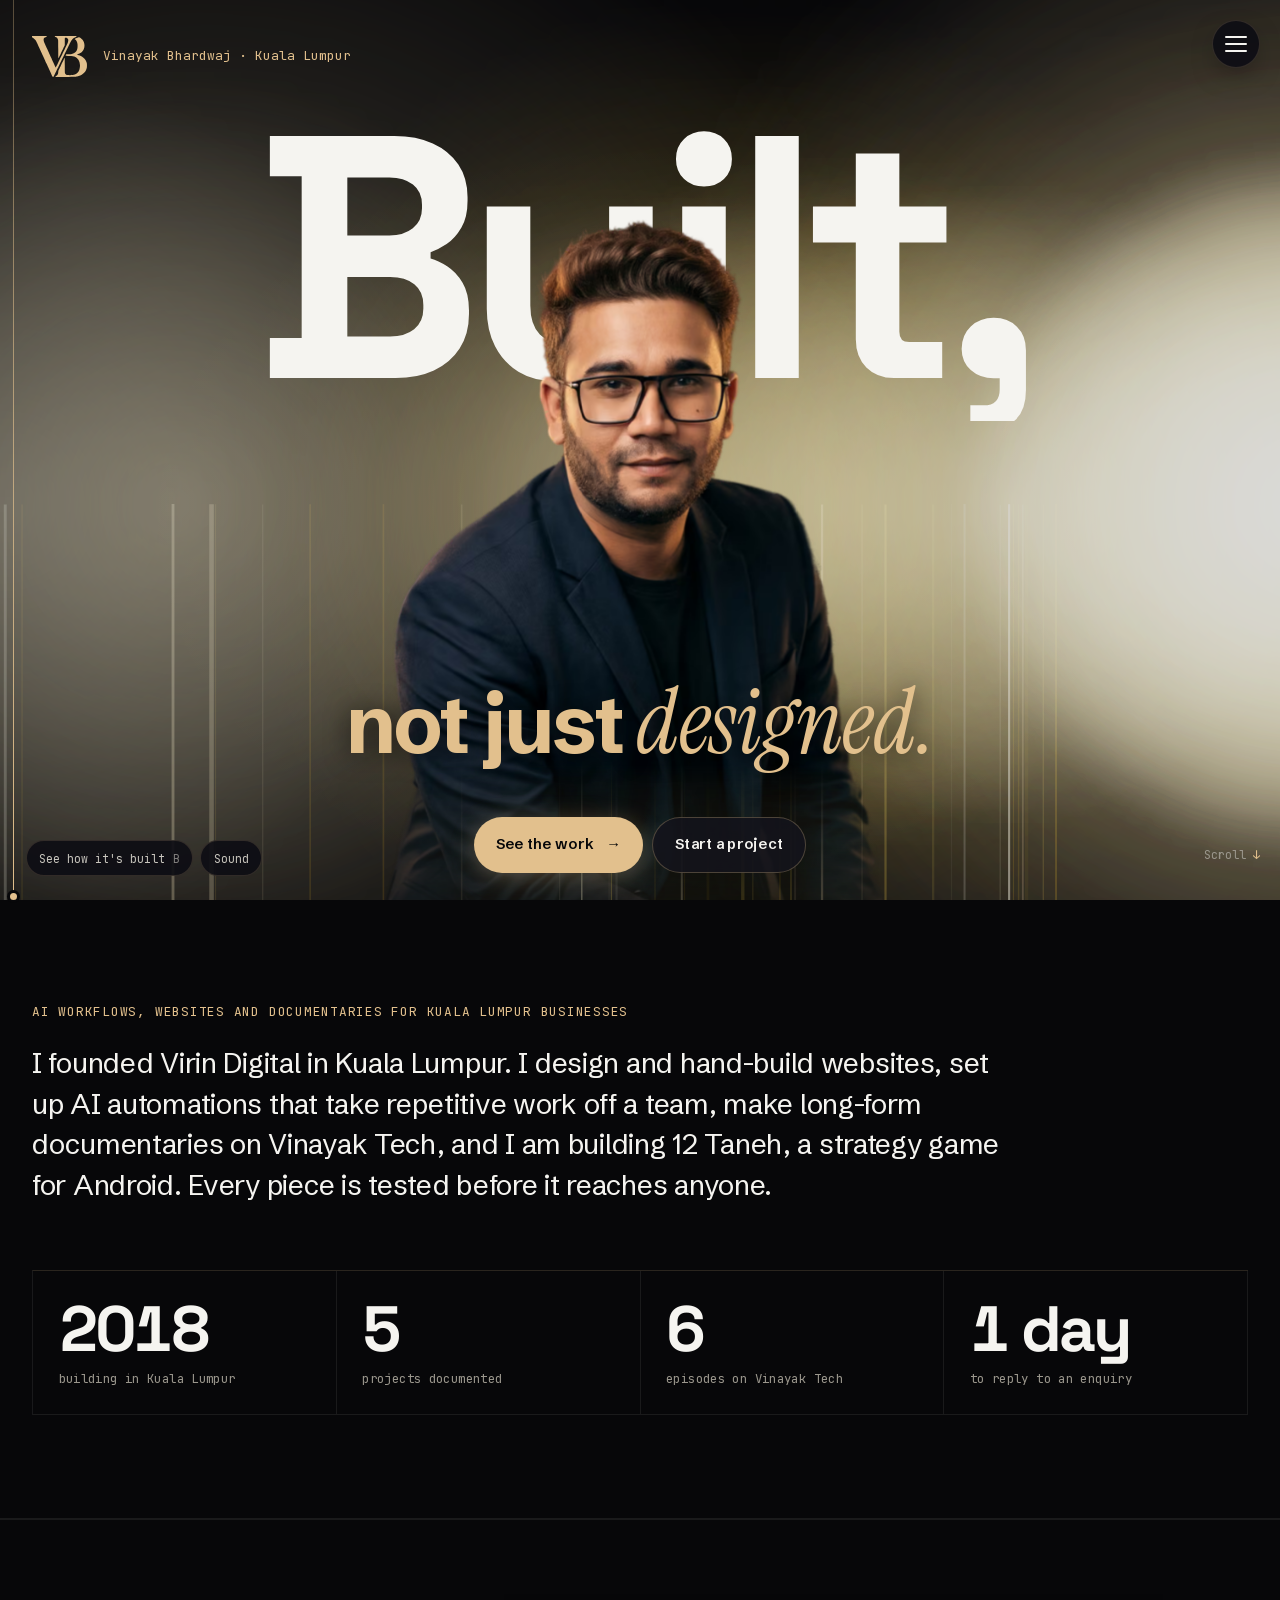
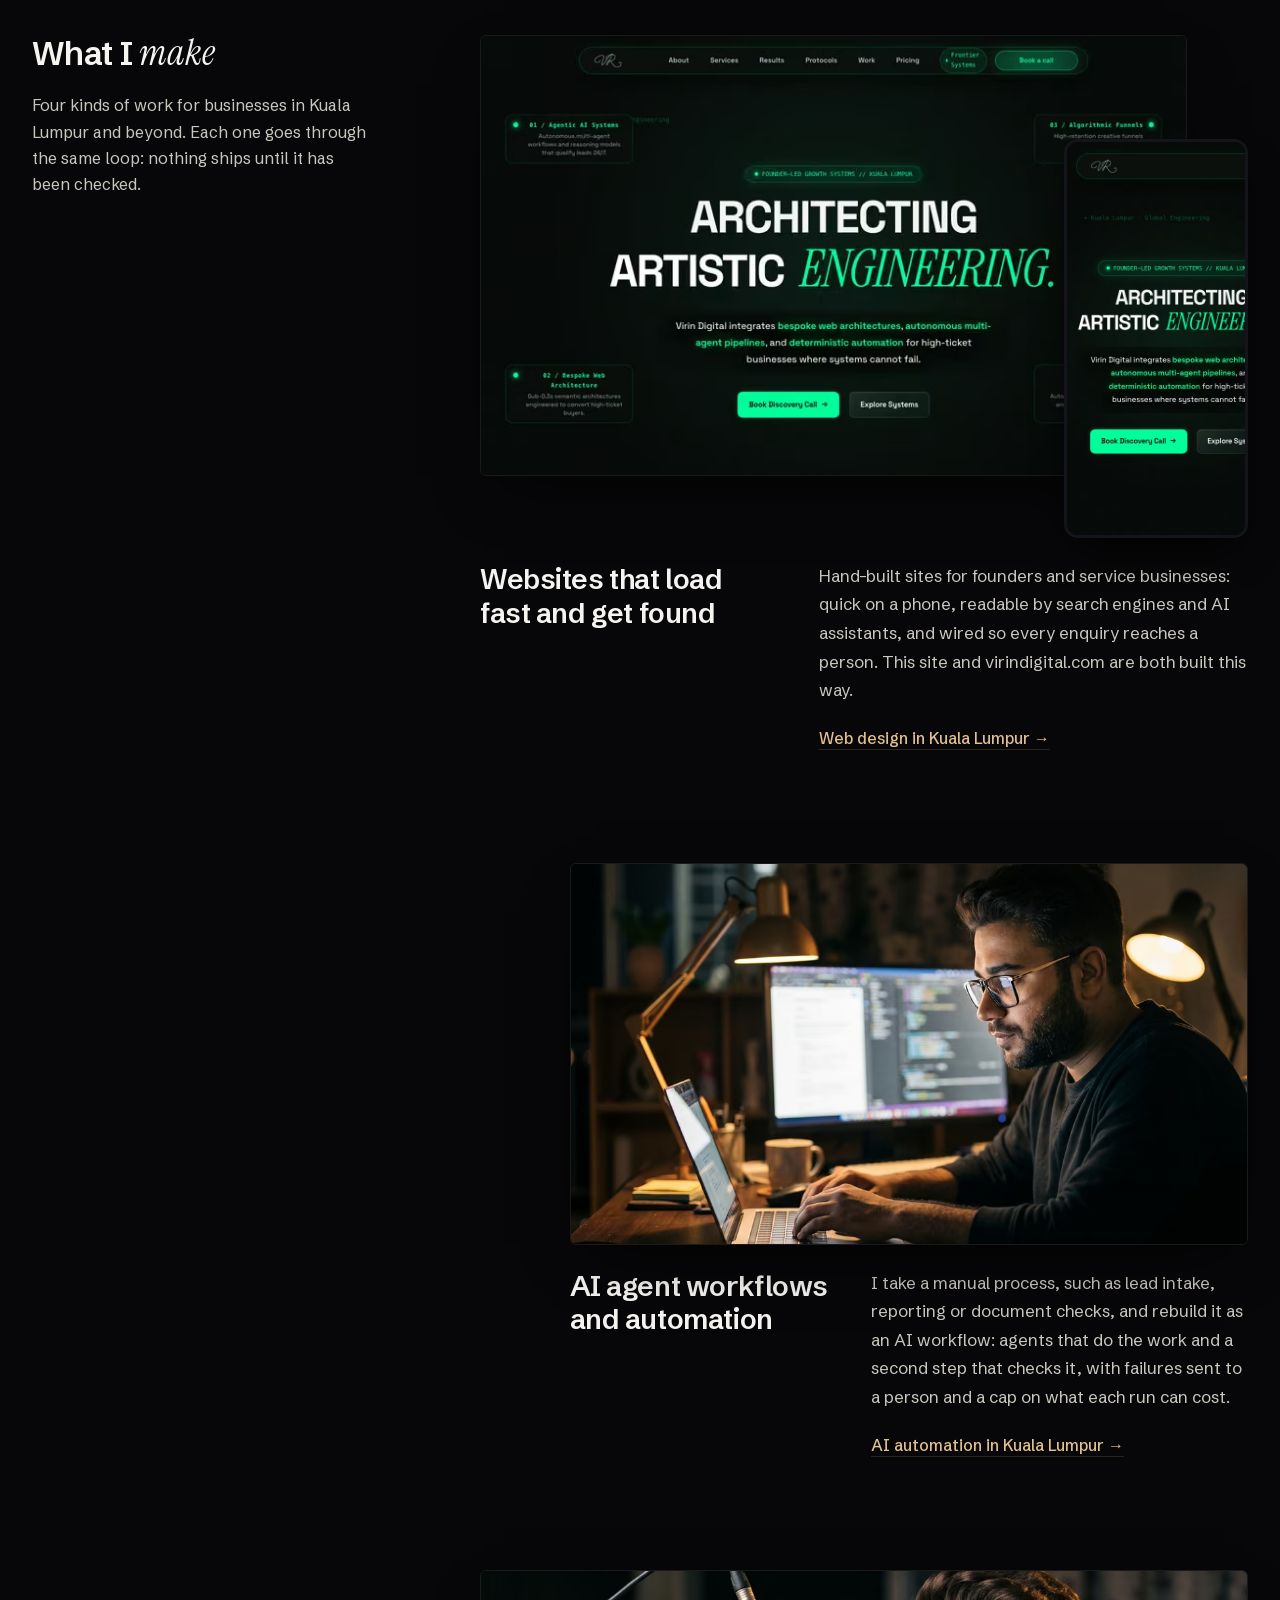
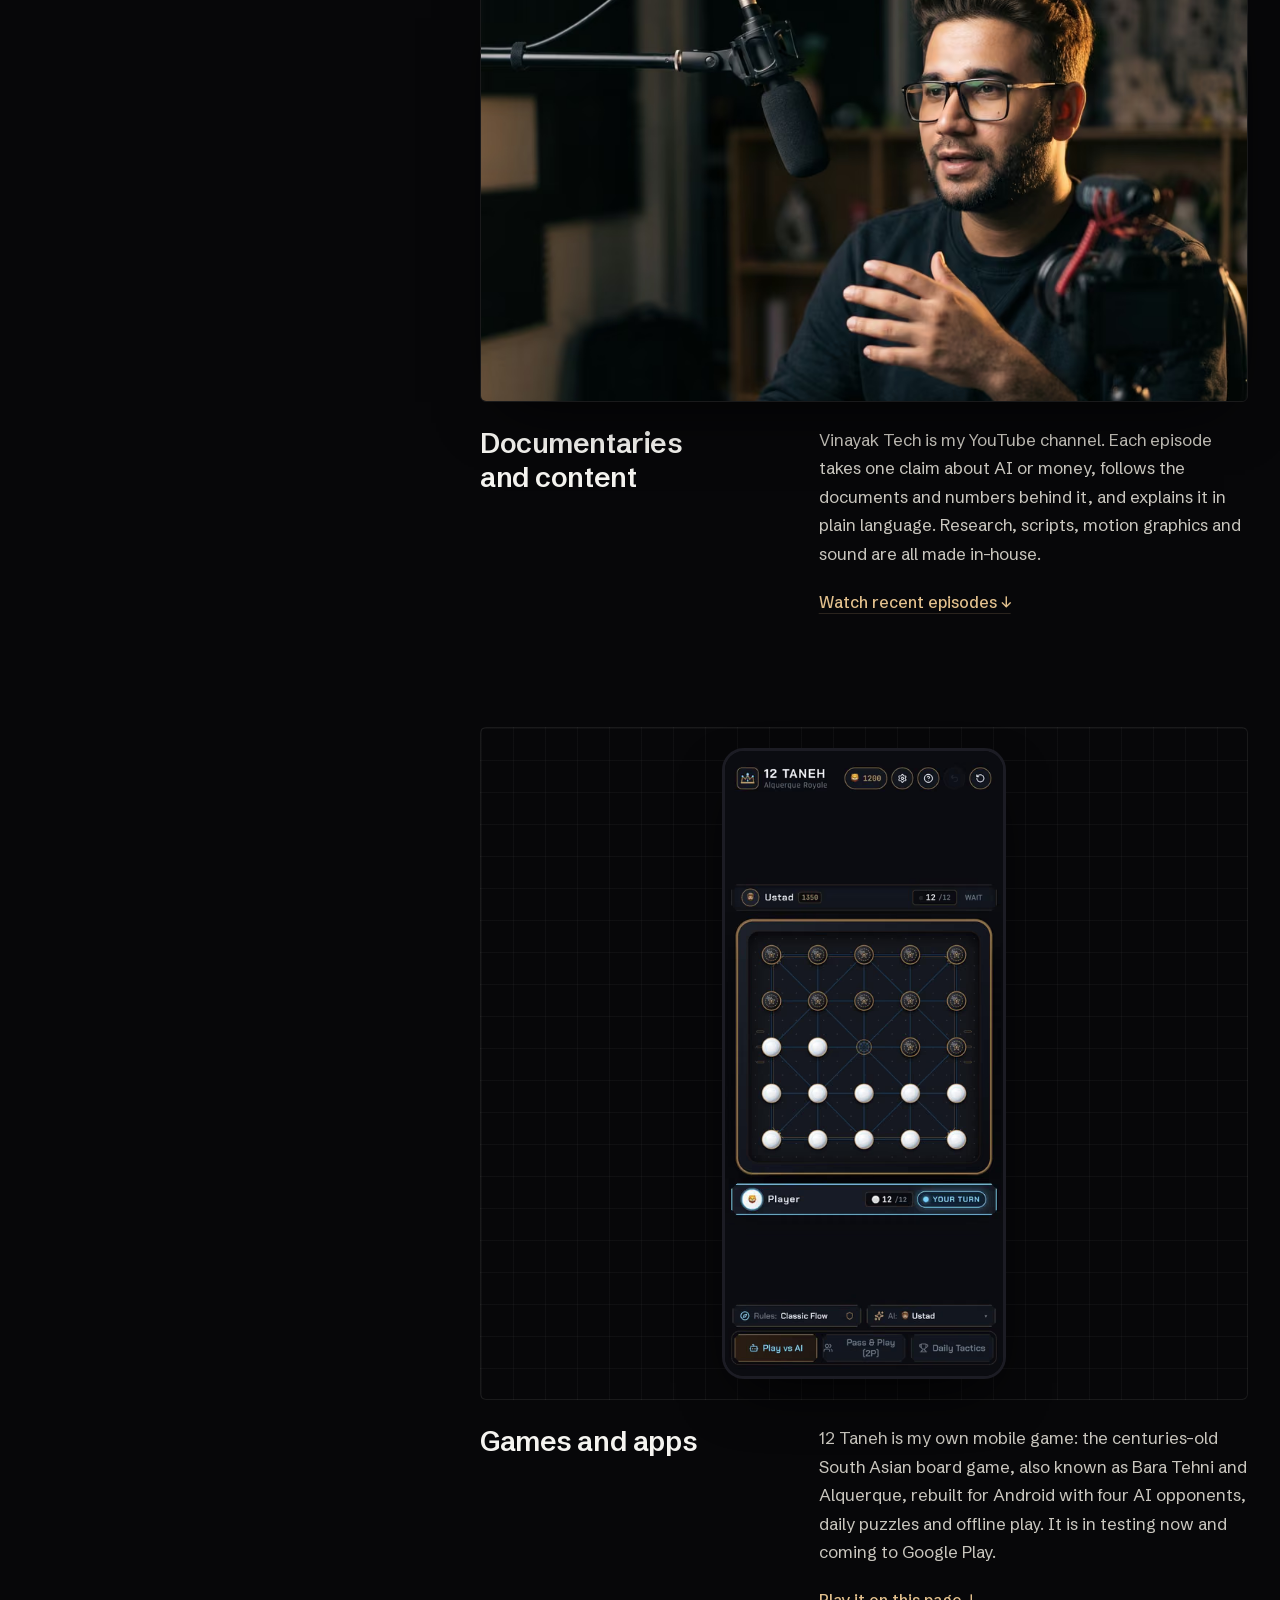
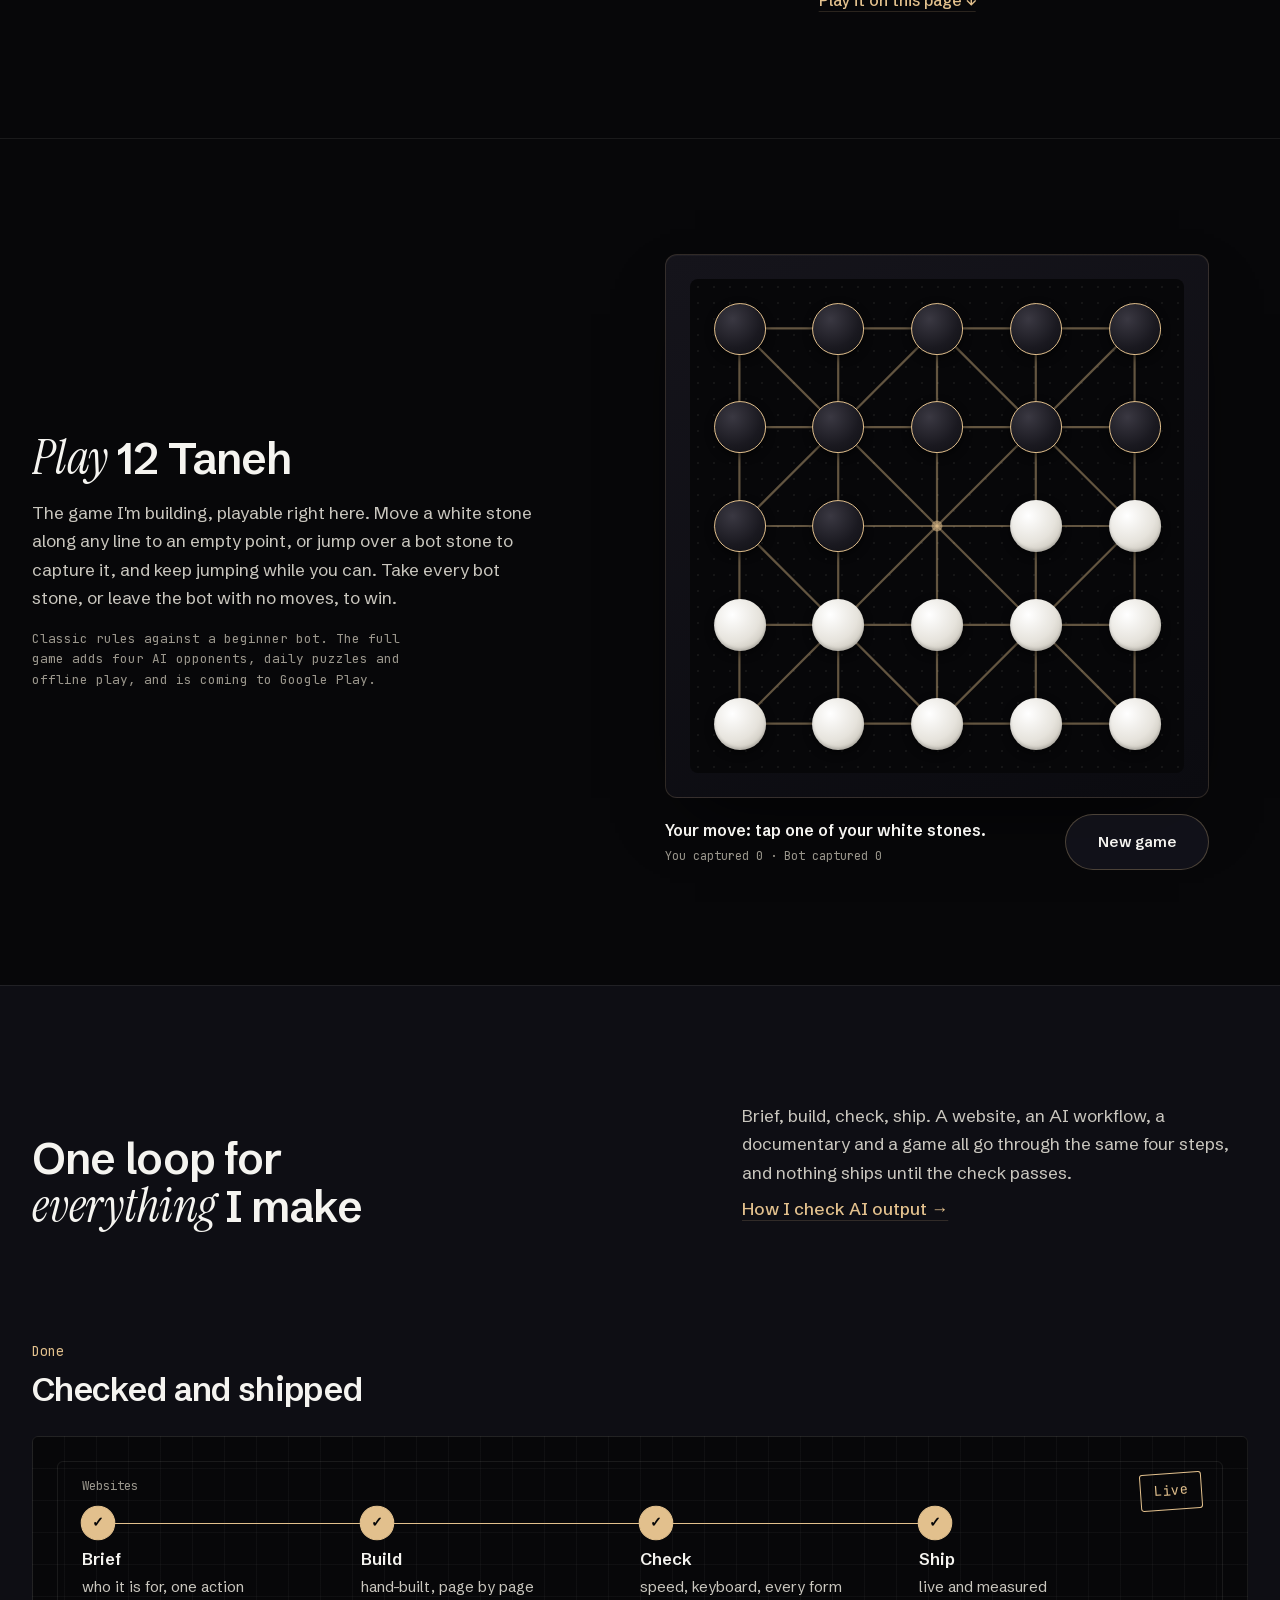
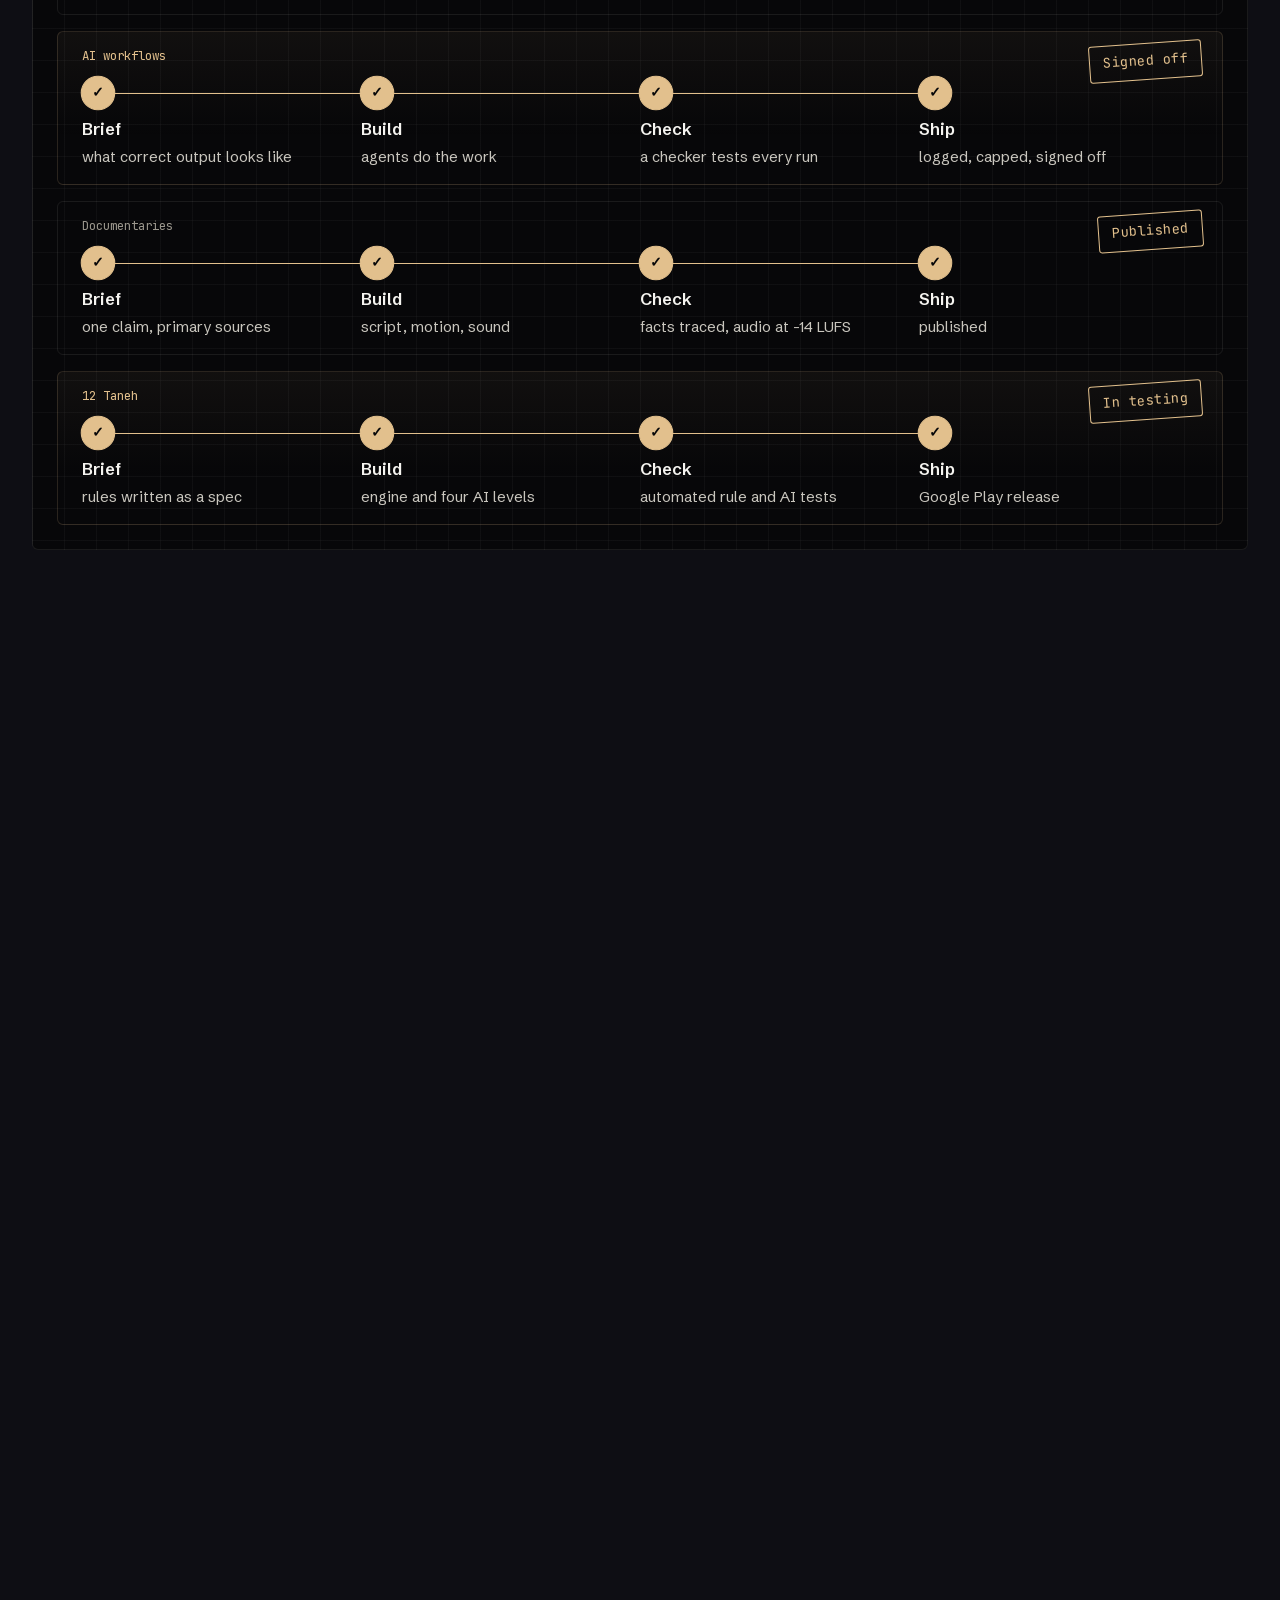
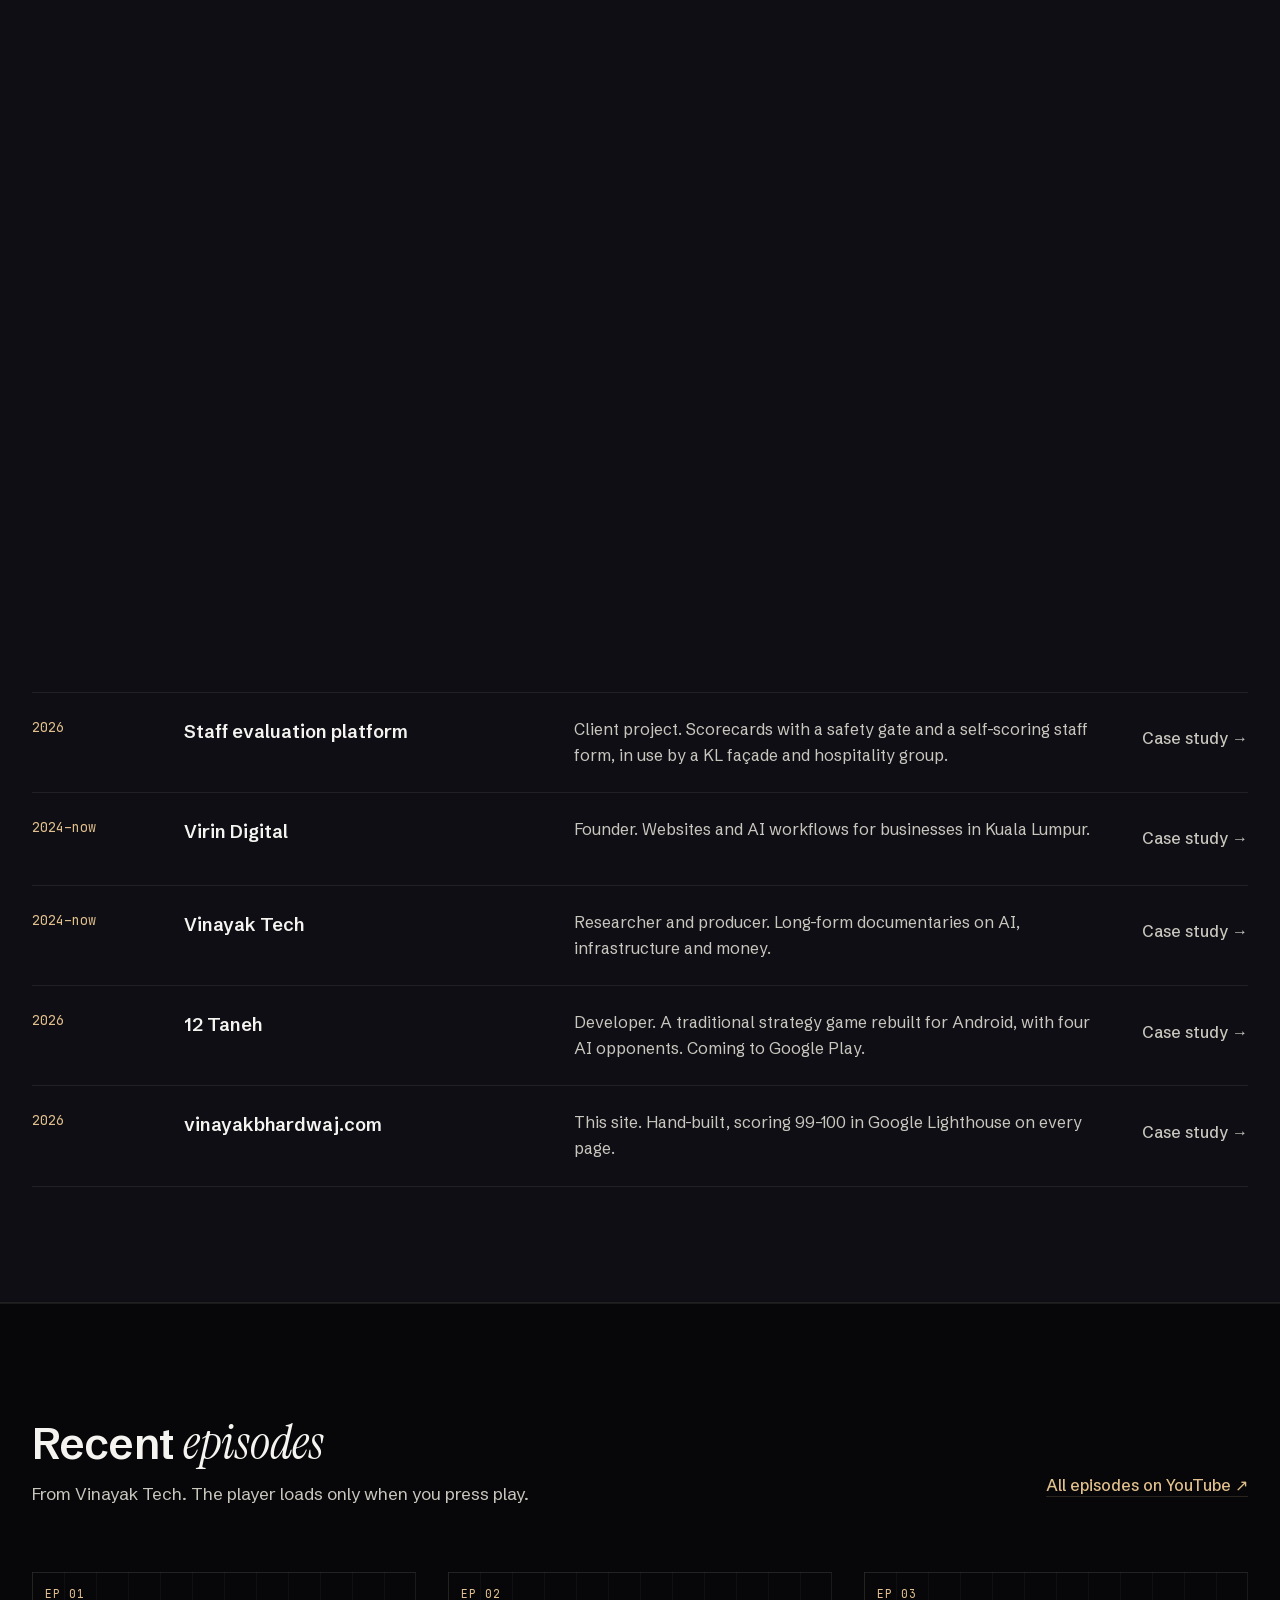
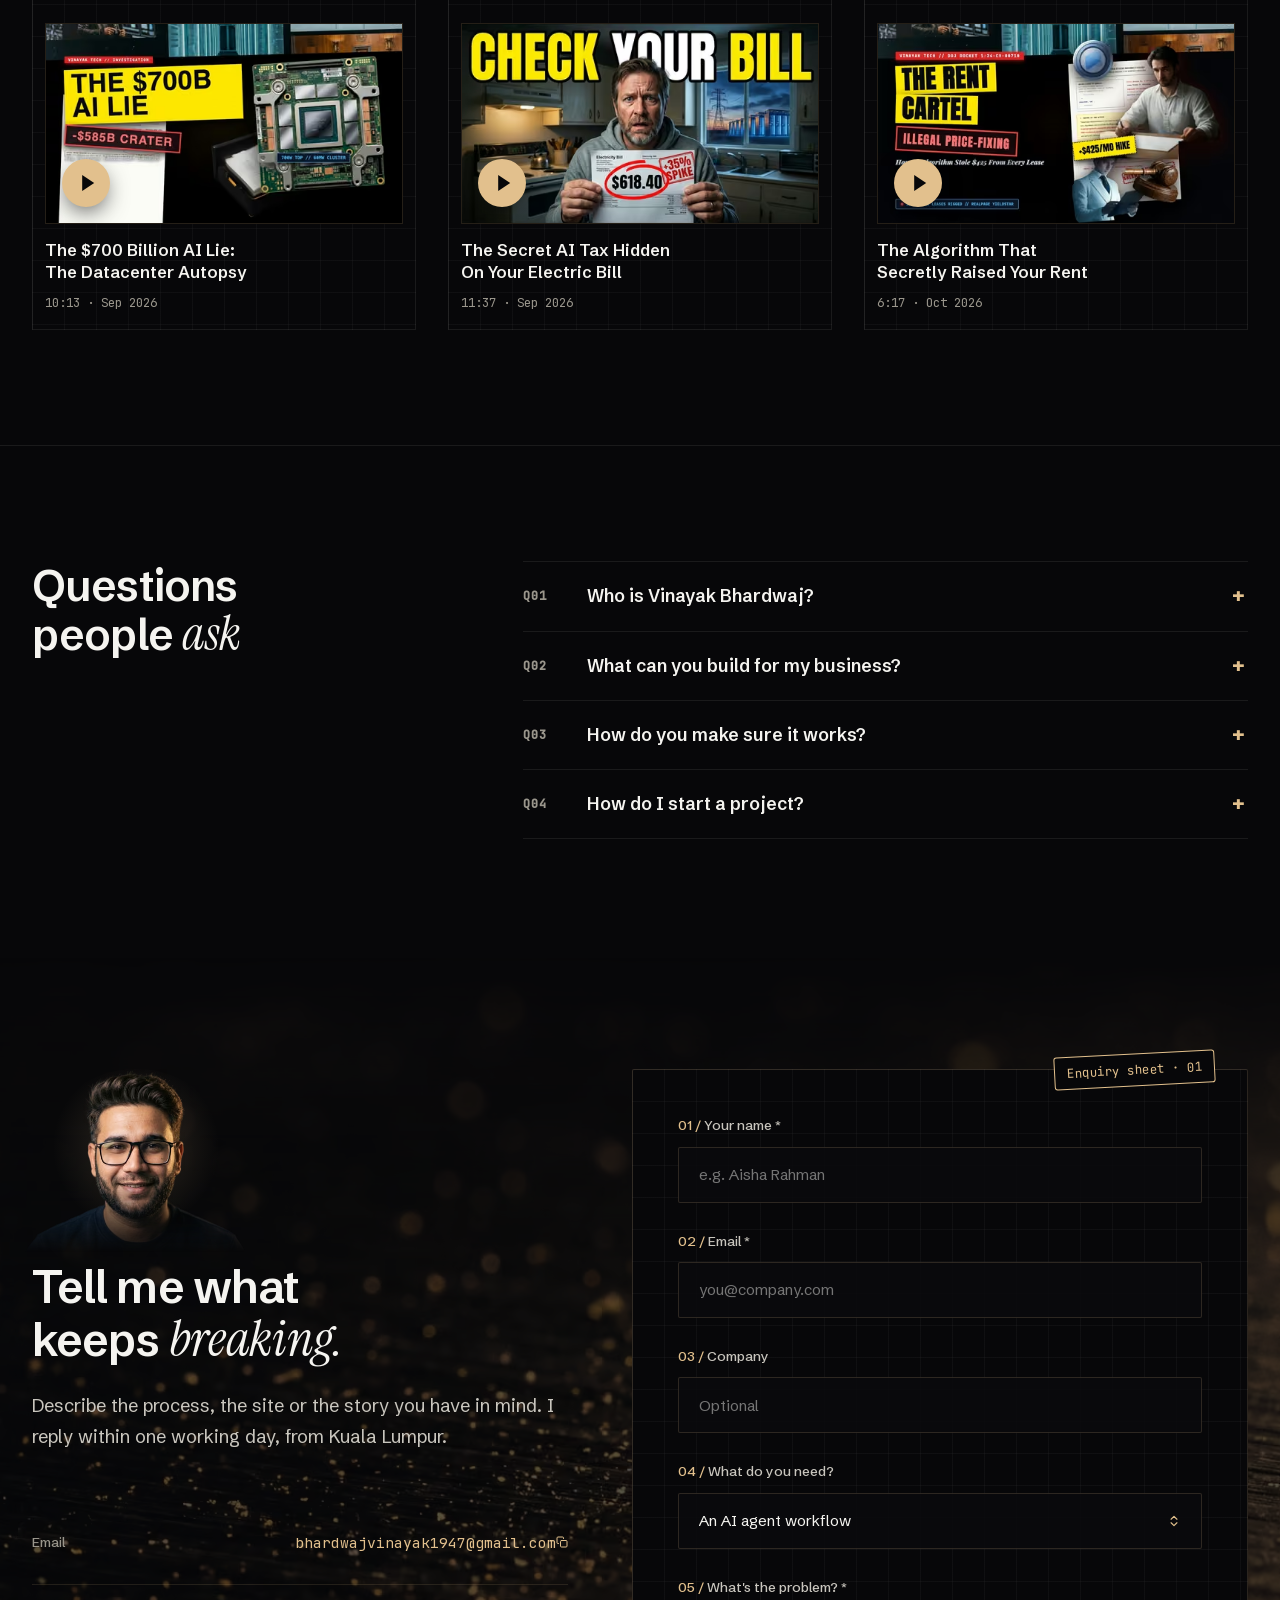
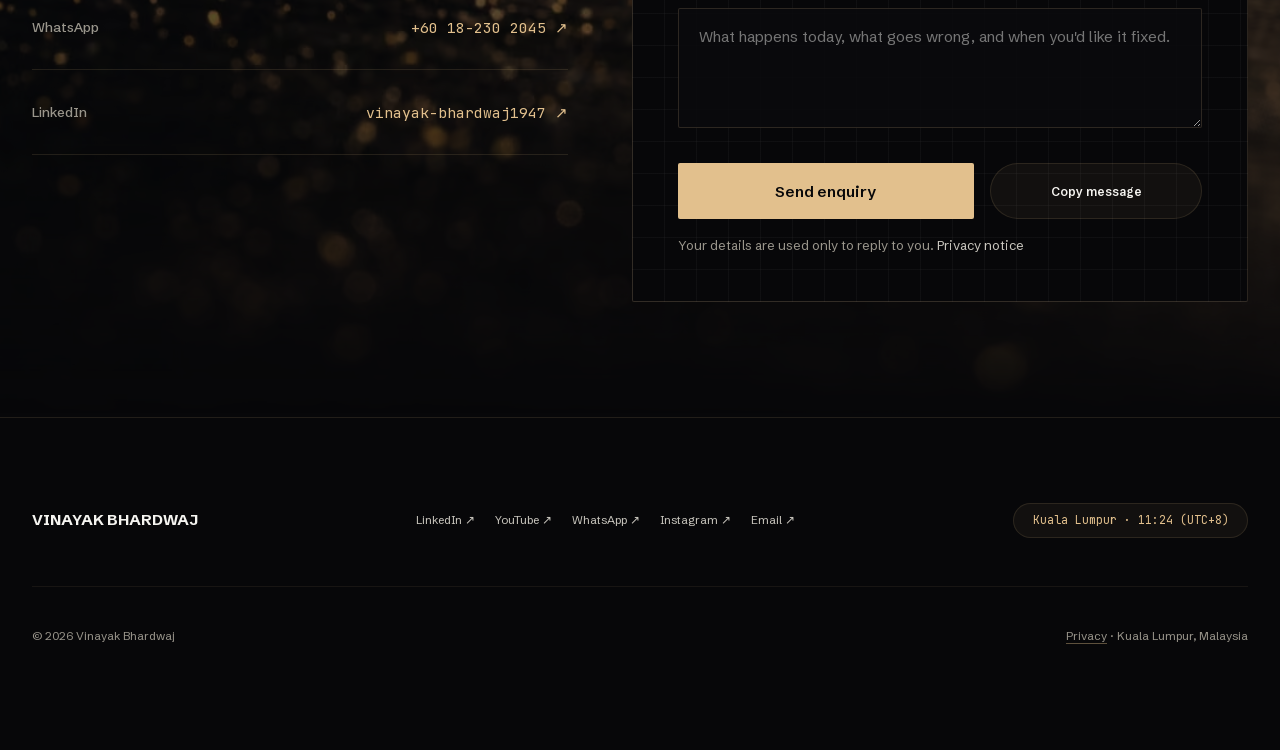
==== index.html @ ebdb2c10 "fix(css): restore two-column intro on inner pages; reuse sheet styles, trim dead rules The v17 .ev-i" ====
<!DOCTYPE html>
<html lang="en-MY">
<head>
    <meta charset="UTF-8">
    <meta name="viewport" content="width=device-width, initial-scale=1.0">
    <title>AI Automation &amp; Websites in Kuala Lumpur | Vinayak Bhardwaj</title>

    <!-- Theme & Browser Chrome Color (MWA & Mobile Accessibility Compliance) -->
    <meta name="theme-color" content="#070709">
    <meta name="msapplication-navbutton-color" content="#070709">
    <meta name="apple-mobile-web-app-status-bar-style" content="black-translucent">
    <meta name="apple-mobile-web-app-capable" content="yes">
    
    <!-- Primary Search & Indexing Directives (English & Bahasa Melayu) -->
    <meta name="description" content="Founder of Virin Digital in Kuala Lumpur: hand-built websites, AI automation, documentary content and a mobile game, each one checked before it ships.">
    <meta name="author" content="Vinayak Bhardwaj">
    <meta name="robots" content="index, follow, max-image-preview:large, max-snippet:-1, max-video-preview:-1">
    <link rel="canonical" href="https://www.vinayakbhardwaj.com/">
    
    <!-- Geo & Regional Targeting (Kuala Lumpur, Malaysia Focus) -->
    <meta name="geo.region" content="MY-14">
    <meta name="geo.placename" content="Kuala Lumpur">
    <meta name="geo.position" content="3.1390;101.6869">
    <meta name="ICBM" content="3.1390, 101.6869">

    <!-- Open Graph / Facebook / LinkedIn / WhatsApp -->
    <meta property="og:type" content="website">
    <meta property="og:url" content="https://www.vinayakbhardwaj.com/">
    <meta property="og:title" content="AI Automation &amp; Websites in Kuala Lumpur | Vinayak Bhardwaj">
    <meta property="og:description" content="Founder of Virin Digital in Kuala Lumpur: hand-built websites, AI automation, documentary content and a mobile game, each one checked before it ships.">
    <meta property="og:image" content="https://www.vinayakbhardwaj.com/assets/media/og-share-v2-1200x630.jpg">
    <meta property="og:image:width" content="1200">
    <meta property="og:image:height" content="630">
    <meta property="og:image:alt" content="Vinayak Bhardwaj, Kuala Lumpur: Built, not just designed. Websites, AI automation, content and games.">
    <meta property="og:site_name" content="Vinayak Bhardwaj">
    <meta property="og:locale" content="en_MY">
    <meta property="og:locale:alternate" content="ms_MY">
    <meta property="og:locale:alternate" content="en_US">

    <!-- Twitter / X Cards -->
    <meta name="twitter:card" content="summary_large_image">
    <meta name="twitter:title" content="AI Automation &amp; Websites in Kuala Lumpur | Vinayak Bhardwaj">
    <meta name="twitter:description" content="Founder of Virin Digital in Kuala Lumpur: hand-built websites, AI automation, documentary content and a mobile game, each one checked before it ships.">
    <meta name="twitter:image" content="https://www.vinayakbhardwaj.com/assets/media/og-share-v2-1200x630.jpg">
    <meta name="twitter:image:alt" content="Vinayak Bhardwaj, Kuala Lumpur: Built, not just designed. Websites, AI automation, content and games.">

    <!-- Favicon & Touch Icons -->
    <link rel="icon" href="/favicon.ico" sizes="48x48">
    <link rel="icon" href="/assets/brand/vb-icon.svg" type="image/svg+xml">
    <link rel="icon" href="/assets/brand/favicon-32.png" type="image/png" sizes="32x32">
    <link rel="apple-touch-icon" href="/assets/brand/apple-touch-icon.png">
    <link rel="manifest" href="/site.webmanifest">
    
    <!-- AI Context Link Autodiscovery & Agentic Markdown -->
    <link rel="help" type="text/plain" href="https://www.vinayakbhardwaj.com/llms.txt" title="LLM Context Index">
    <link rel="alternate" type="text/markdown" href="https://www.vinayakbhardwaj.com/llms-full.txt" title="Architectural Whitepaper">

    <!-- Schema.org Multi-Entity JSON-LD Knowledge Graph (ProfilePage, Person, ProfessionalService, WebSite, FAQPage) -->
    <script type="application/ld+json">
{
  "@context": "https://schema.org",
  "@graph": [
    {
      "@type": "ProfilePage",
      "@id": "https://www.vinayakbhardwaj.com/#profilepage",
      "url": "https://www.vinayakbhardwaj.com/",
      "name": "AI Automation & Websites in Kuala Lumpur | Vinayak Bhardwaj",
      "isPartOf": {
        "@id": "https://www.vinayakbhardwaj.com/#website"
      },
      "mainEntity": {
        "@id": "https://www.vinayakbhardwaj.com/#person"
      },
      "dateModified": "2026-10-30",
      "inLanguage": "en-MY",
      "description": "Founder of Virin Digital in Kuala Lumpur: hand-built websites, AI automation, documentary content and a mobile game, each one checked before it ships."
    },
    {
      "@type": "Person",
      "@id": "https://www.vinayakbhardwaj.com/#person",
      "name": "Vinayak Bhardwaj",
      "url": "https://www.vinayakbhardwaj.com/",
      "image": "https://www.vinayakbhardwaj.com/assets/media/headshot-800.jpg",
      "jobTitle": "Founder of Virin Digital",
      "description": "Founder of Virin Digital in Kuala Lumpur. Builds websites and AI automation for businesses, produces documentaries on Vinayak Tech, and is developing the mobile game 12 Taneh.",
      "email": "bhardwajvinayak1947@gmail.com",
      "telephone": "+60182302045",
      "address": {
        "@type": "PostalAddress",
        "addressLocality": "Kuala Lumpur",
        "addressCountry": "MY"
      },
      "alumniOf": {
        "@type": "CollegeOrUniversity",
        "name": "Sharda University",
        "sameAs": "https://www.sharda.ac.in/"
      },
      "worksFor": [
        {
          "@type": "Organization",
          "name": "Virin Digital",
          "url": "https://www.virindigital.com/"
        }
      ],
      "knowsAbout": [
        "Website design and development",
        "AI agent workflows",
        "Business process automation",
        "Technical SEO",
        "Documentary production",
        "Motion graphics",
        "Mobile game development",
        "React",
        "TypeScript",
        "Quality assurance"
      ],
      "knowsLanguage": [
        "English",
        "Malay",
        "Hindi",
        "Punjabi"
      ],
      "sameAs": [
        "https://www.linkedin.com/in/vinayak-bhardwaj1947/",
        "https://www.youtube.com/@Vinayak_ai_tech",
        "https://www.instagram.com/bhardwajvinayak104/",
        "https://github.com/bhardwajvinayak068"
      ]
    },
    {
      "@type": "ProfessionalService",
      "@id": "https://www.vinayakbhardwaj.com/#service",
      "name": "Vinayak Bhardwaj — AI automation, websites and documentaries",
      "url": "https://www.vinayakbhardwaj.com/",
      "image": "https://www.vinayakbhardwaj.com/assets/media/og-share-v2-1200x630.jpg",
      "logo": "https://www.vinayakbhardwaj.com/assets/brand/icon-512.png",
      "telephone": "+60182302045",
      "email": "bhardwajvinayak1947@gmail.com",
      "address": {
        "@type": "PostalAddress",
        "addressLocality": "Kuala Lumpur",
        "addressCountry": "MY"
      },
      "areaServed": [
        {
          "@type": "City",
          "name": "Kuala Lumpur"
        },
        {
          "@type": "Place",
          "name": "Klang Valley"
        },
        {
          "@type": "Country",
          "name": "Malaysia"
        }
      ],
      "provider": {
        "@id": "https://www.vinayakbhardwaj.com/#person"
      },
      "hasOfferCatalog": {
        "@type": "OfferCatalog",
        "name": "Services",
        "itemListElement": [
          {
            "@type": "Offer",
            "itemOffered": {
              "@type": "Service",
              "name": "AI agent workflows and business automation",
              "description": "Manual processes such as lead intake, reporting and document checks rebuilt as AI agent workflows, with a checking step, a cost cap and a person in the loop for failures."
            }
          },
          {
            "@type": "Offer",
            "itemOffered": {
              "@type": "Service",
              "name": "Website design and development",
              "description": "Hand-built websites for founders and service businesses: fast on phones, readable by search engines and AI assistants, with every enquiry routed to a person."
            }
          },
          {
            "@type": "Offer",
            "itemOffered": {
              "@type": "Service",
              "name": "Documentary and explainer video",
              "description": "Long-form and explainer videos built from primary documents, with motion graphics in Remotion and audio mastered to -14 LUFS."
            }
          }
        ]
      }
    },
    {
      "@type": "WebSite",
      "@id": "https://www.vinayakbhardwaj.com/#website",
      "url": "https://www.vinayakbhardwaj.com/",
      "name": "Vinayak Bhardwaj",
      "description": "Founder of Virin Digital in Kuala Lumpur: hand-built websites, AI automation, documentary content and a mobile game, each one checked before it ships.",
      "publisher": {
        "@id": "https://www.vinayakbhardwaj.com/#person"
      },
      "inLanguage": "en-MY"
    },
    {
      "@type": "FAQPage",
      "@id": "https://www.vinayakbhardwaj.com/#faq",
      "mainEntity": [
        {
          "@type": "Question",
          "name": "Who is Vinayak Bhardwaj?",
          "acceptedAnswer": {
            "@type": "Answer",
            "text": "I'm the founder of Virin Digital, based in Kuala Lumpur since 2018. I design and build websites, set up AI automation for businesses, make documentaries on my YouTube channel Vinayak Tech, and I'm building 12 Taneh, a mobile strategy game. I also have eight years of engineering QA/QC work behind me, which is where my habit of checking everything comes from."
          }
        },
        {
          "@type": "Question",
          "name": "What can you build for my business?",
          "acceptedAnswer": {
            "@type": "Answer",
            "text": "Websites that load fast on phones and send every enquiry to a person; AI agent workflows and automation that take over a manual process such as lead intake, reporting or document checks; and documentary or explainer videos built from primary sources."
          }
        },
        {
          "@type": "Question",
          "name": "How do you make sure it works?",
          "acceptedAnswer": {
            "@type": "Answer",
            "text": "Every project goes through the same loop: brief, build, check, ship. Websites are tested for speed, with a keyboard and a screen reader, and every form is sent end to end. AI workflows have a separate step that checks each output, sends failures to a person and logs every run."
          }
        },
        {
          "@type": "Question",
          "name": "How do I start a project?",
          "acceptedAnswer": {
            "@type": "Answer",
            "text": "Use the form below, WhatsApp +60 18-230 2045, or email bhardwajvinayak1947@gmail.com. Describe what happens today and what you want to change. I reply within one working day, from Kuala Lumpur."
          }
        }
      ]
    },
    {
      "@type": "VideoObject",
      "@id": "https://www.vinayakbhardwaj.com/#video-bbn5frwPuwo",
      "name": "The $700 Billion AI Lie: The Datacenter Autopsy",
      "description": "An investigation into the money behind AI datacenter spending, built from filings and primary documents.",
      "thumbnailUrl": [
        "https://i.ytimg.com/vi/bbn5frwPuwo/maxresdefault.jpg",
        "https://www.vinayakbhardwaj.com/assets/media/yt-bbn5frwPuwo-960.webp"
      ],
      "uploadDate": "2026-09-19T14:30:04Z",
      "duration": "PT10M13S",
      "embedUrl": "https://www.youtube-nocookie.com/embed/bbn5frwPuwo",
      "contentUrl": "https://www.youtube.com/watch?v=bbn5frwPuwo",
      "author": {
        "@id": "https://www.vinayakbhardwaj.com/#person"
      },
      "inLanguage": "en"
    },
    {
      "@type": "VideoObject",
      "@id": "https://www.vinayakbhardwaj.com/#video-rk08UFrehys",
      "name": "The Secret AI Tax Hidden On Your Electric Bill",
      "description": "How AI datacenter demand reaches household electricity bills, traced through utility filings.",
      "thumbnailUrl": [
        "https://i.ytimg.com/vi/rk08UFrehys/maxresdefault.jpg",
        "https://www.vinayakbhardwaj.com/assets/media/yt-rk08UFrehys-960.webp"
      ],
      "uploadDate": "2026-09-24T17:30:13Z",
      "duration": "PT11M37S",
      "embedUrl": "https://www.youtube-nocookie.com/embed/rk08UFrehys",
      "contentUrl": "https://www.youtube.com/watch?v=rk08UFrehys",
      "author": {
        "@id": "https://www.vinayakbhardwaj.com/#person"
      },
      "inLanguage": "en"
    },
    {
      "@type": "VideoObject",
      "@id": "https://www.vinayakbhardwaj.com/#video-jT9SVyfT6OE",
      "name": "The Algorithm That Secretly Raised Your Rent",
      "description": "How a rent-pricing algorithm coordinated landlord prices, explained from court documents.",
      "thumbnailUrl": [
        "https://i.ytimg.com/vi/jT9SVyfT6OE/maxresdefault.jpg",
        "https://www.vinayakbhardwaj.com/assets/media/yt-jT9SVyfT6OE-960.webp"
      ],
      "uploadDate": "2026-10-14T22:00:11Z",
      "duration": "PT6M17S",
      "embedUrl": "https://www.youtube-nocookie.com/embed/jT9SVyfT6OE",
      "contentUrl": "https://www.youtube.com/watch?v=jT9SVyfT6OE",
      "author": {
        "@id": "https://www.vinayakbhardwaj.com/#person"
      },
      "inLanguage": "en"
    }
  ]
}
    </script>
    
    <!-- Fonts (self-hosted) and hero preload -->
    <link rel="preload" href="assets/fonts/schibsted-grotesk-var.woff2" as="font" type="font/woff2" crossorigin>
    <link rel="preload" href="assets/fonts/space-grotesk-700.woff2" as="font" type="font/woff2" crossorigin>
    <link rel="preload" href="assets/fonts/instrument-serif-italic.woff2" as="font" type="font/woff2" crossorigin>
    <link rel="preload" as="image" type="image/avif" imagesrcset="assets/media/hero3-cut-480.avif 480w, assets/media/hero3-cut-800.avif 800w, assets/media/hero3-cut-1200.avif 1200w" imagesizes="(max-width: 767px) 90vw, 46vw" fetchpriority="high">

    <!-- Stylesheets -->
    <style>
        /* Self-hosted Google Fonts (variable, latin subset). Replaces the render-blocking fonts.googleapis.com request. */
        @font-face {
          font-family: 'Cinzel';
          font-style: normal;
          font-weight: 600 700;
          font-display: swap;
          src: url(assets/fonts/cinzel-var.woff2) format('woff2');
          unicode-range: U+0020-007E, U+00A0, U+00A9, U+00B0, U+00B7, U+00D7, U+00E7, U+00E9, U+2013-2014, U+2018-201D, U+2022, U+2026, U+2190-2193, U+2197;
        }
        @font-face {
          font-family: 'Schibsted Grotesk';
          font-style: normal;
          font-weight: 400 700;
          font-display: swap;
          src: url(assets/fonts/schibsted-grotesk-var.woff2) format('woff2');
          unicode-range: U+0020-007E, U+00A0, U+00A9, U+00B0, U+00B7, U+00D7, U+00E7, U+00E9, U+2013-2014, U+2018-201D, U+2022, U+2026, U+2190-2193, U+2197;
        }
        @font-face {
          font-family: 'JetBrains Mono';
          font-style: normal;
          font-weight: 400 500;
          font-display: swap;
          src: url(assets/fonts/jetbrains-mono-var.woff2) format('woff2');
          unicode-range: U+0020-007E, U+00A0, U+00A9, U+00B0, U+00B7, U+00D7, U+00E7, U+00E9, U+2013-2014, U+2018-201D, U+2022, U+2026, U+2190-2193, U+2197;
        }
    </style>
    <link rel="stylesheet" href="css/site.css?v=17.1">
</head>
<body>
    <a class="skip-link" href="#main-content">Skip to content</a>

    <!-- Cinematic Luxury Film Grain Texture Overlay -->
    <div class="film-grain" aria-hidden="true"></div>




    <!-- ==========================================================================
         NAVIGATION
         ========================================================================== -->
    <header class="site-header" role="banner">
        <div class="nav-container">
            <div class="nav-pill">


                <div class="nav-mobile-actions">
                    <button id="mobile-menu-toggle" class="mobile-menu-toggle" aria-label="Open menu" aria-expanded="false" aria-controls="mobile-menu-overlay">
                        <span class="menu-icon" aria-hidden="true"><span class="hamburger-line line-1"></span><span class="hamburger-line line-2"></span><span class="hamburger-line line-3"></span></span>
                    </button>
                </div>
            </div>
        </div>
    </header>

    <div id="mobile-menu-overlay" class="mobile-menu-overlay" aria-hidden="true" role="dialog" aria-modal="true" aria-label="Menu" inert>
        <div class="mobile-menu-inner">
            <div class="mobile-menu-header">
                <img class="menu-logo" src="assets/brand/vb-mark.svg" alt="Vinayak Bhardwaj" width="855" height="646">
                <button id="mobile-menu-close" class="mobile-menu-close-btn" aria-label="Close menu">
                    <svg width="14" height="14" viewBox="0 0 24 24" fill="none" stroke="currentColor" stroke-width="2.2" stroke-linecap="round" stroke-linejoin="round" aria-hidden="true"><line x1="18" y1="6" x2="6" y2="18"></line><line x1="6" y1="6" x2="18" y2="18"></line></svg>
                </button>
            </div>

            <nav class="mobile-nav-list" aria-label="Main navigation">
                <a href="#hero" class="mobile-nav-item"><span class="mobile-nav-label">Home</span></a>
                <a href="#services" class="mobile-nav-item"><span class="mobile-nav-label">Services</span></a>
                <a href="/projects" class="mobile-nav-item"><span class="mobile-nav-label">Work</span></a>
                <a href="/about" class="mobile-nav-item"><span class="mobile-nav-label">About</span></a>
                <a href="#videos" class="mobile-nav-item"><span class="mobile-nav-label">Videos</span></a>
                <a href="#contact" class="mobile-nav-item"><span class="mobile-nav-label">Contact</span></a>
            </nav>

            <div class="mobile-menu-footer">
                <div class="mobile-meta-text">Kuala Lumpur, Malaysia</div>
                <div class="mobile-social-strip" aria-label="Social links">
                    <a href="https://www.linkedin.com/in/vinayak-bhardwaj1947/" target="_blank" rel="noopener noreferrer" class="mobile-social-link">LinkedIn ↗</a>
                    <a href="https://www.youtube.com/@Vinayak_ai_tech" target="_blank" rel="noopener noreferrer" class="mobile-social-link">YouTube ↗</a>
                    <a href="https://wa.me/60182302045" target="_blank" rel="noopener noreferrer" class="mobile-social-link">WhatsApp ↗</a>
                    <a href="https://www.instagram.com/bhardwajvinayak104/" target="_blank" rel="noopener noreferrer" class="mobile-social-link">Instagram ↗</a>
                </div>
                <a href="#contact" class="btn btn-primary-gold mobile-cta-btn" id="mobile-cta-link">Start a project →</a>
            </div>
        </div>
    </div>

    <main id="main-content">
        <!-- ==========================================================================
             HERO: the portrait carries the page, gold dust drifts behind it
             ========================================================================== -->
        <section class="ev-hero ev-stage" id="hero" aria-labelledby="hero-title">
            <canvas id="gold-canvas" class="ev-hero-dust" data-settle="grid" aria-hidden="true"></canvas>
            <div class="ev-stage-top container">
                <img class="ev-hero-logo" src="assets/brand/vb-mark.svg" alt="" width="855" height="646">
                <p class="ev-kicker">Vinayak Bhardwaj · Kuala Lumpur</p>
            </div>
            <h1 class="ev-stage-title" id="hero-title">
                <span class="ev-stage-back" aria-hidden="true"><span class="ev-char" style="--i:0">B</span><span class="ev-char" style="--i:1">u</span><span class="ev-char" style="--i:2">i</span><span class="ev-char" style="--i:3">l</span><span class="ev-char" style="--i:4">t</span><span class="ev-char" style="--i:5">,</span></span>
                <span class="ev-stage-front"><span class="visually-hidden">Built, </span><span class="ev-word" style="--i:0">not</span> <span class="ev-word" style="--i:1">just</span> <span class="ev-word" style="--i:2"><span class="ev-serif">designed.</span></span></span>
            </h1>
            <script>/* Hide "Built," until the dust has assembled it; never longer than 4.5 s */(function(h){if(!h||matchMedia('(prefers-reduced-motion: reduce)').matches||scrollY>40)return;h.classList.add('is-assembling');setTimeout(function(){h.classList.replace('is-assembling','is-assembled')},4500)})(document.getElementById('hero'))</script>
            <figure class="ev-stage-figure">
                <picture>
                    <source type="image/avif" srcset="assets/media/hero3-cut-480.avif 480w, assets/media/hero3-cut-800.avif 800w, assets/media/hero3-cut-1200.avif 1200w" sizes="(max-width: 767px) 90vw, 46vw">
                    <source type="image/webp" srcset="assets/media/hero3-cut-480.webp 480w, assets/media/hero3-cut-800.webp 800w, assets/media/hero3-cut-1200.webp 1200w" sizes="(max-width: 767px) 90vw, 46vw">
                    <img src="assets/media/hero3-cut-800.webp" alt="Vinayak Bhardwaj seated on a stool in a navy blazer, smiling at the camera" width="1476" height="1650" fetchpriority="high" decoding="async">
                </picture>
            </figure>
            <div class="ev-stage-actions">
                <a href="/projects" class="btn btn-primary-gold"><span>See the work</span><span class="arrow-glyph" aria-hidden="true">→</span></a>
                <a href="#contact" class="btn btn-secondary-glass"><span>Start a project</span></a>
            </div>
            <a class="ev-stage-cue" href="#intro">Scroll</a>
        </section>

        <!-- ==========================================================================
             INTRO: who, what, and the two ways in
             ========================================================================== -->
        <section class="ev-intro" id="intro" aria-label="Introduction">
            <div class="container">
                <p class="ev-intro-kicker">AI workflows, websites and documentaries for Kuala Lumpur businesses</p>
                <p class="ev-intro-lede">I founded Virin Digital in Kuala Lumpur. I design and hand-build websites, set up AI automations that take repetitive work off a team, make long-form documentaries on Vinayak Tech, and I am building 12 Taneh, a strategy game for Android. Every piece is tested before it reaches anyone.</p>
                <ul class="ev-stats" aria-label="At a glance">
                    <li><span class="ev-stat-num">2018</span><span class="ev-stat-label">building in Kuala Lumpur</span></li>
                    <li><span class="ev-stat-num">5</span><span class="ev-stat-label">projects documented</span></li>
                    <li><span class="ev-stat-num">6</span><span class="ev-stat-label">episodes on Vinayak Tech</span></li>
                    <li><span class="ev-stat-num">1 day</span><span class="ev-stat-label">to reply to an enquiry</span></li>
                </ul>
            </div>
        </section>

        <!-- ==========================================================================
             SERVICES: three things, each with the picture that shows it
             ========================================================================== -->
        <section class="ev-services" id="services" aria-labelledby="services-title">
            <div class="container">
                <header class="ev-section-head">
                    <h2 id="services-title">What I <span class="ev-serif">make</span></h2>
                    <p>Four kinds of work for businesses in Kuala Lumpur and beyond. Each one goes through the same loop: nothing ships until it has been checked.</p>
                </header>

                <article class="ev-row">
                    <figure class="ev-row-media ev-device">
                        <picture>
                            <source type="image/avif" srcset="assets/media/virin-desktop-720.avif 720w, assets/media/virin-desktop-1440.avif 1440w" sizes="(max-width: 899px) 100vw, 55vw">
                            <source type="image/webp" srcset="assets/media/virin-desktop-720.webp 720w, assets/media/virin-desktop-1440.webp 1440w" sizes="(max-width: 899px) 100vw, 55vw">
                            <img class="ev-device-desktop" src="assets/media/virin-desktop-1440.webp" alt="Screenshot of virindigital.com on desktop" width="1440" height="900" loading="lazy" decoding="async">
                        </picture>
                        <picture>
                            <source type="image/avif" srcset="assets/media/virin-mobile-390.avif">
                            <img class="ev-device-phone" src="assets/media/virin-mobile-390.webp" alt="Screenshot of virindigital.com on a phone" width="390" height="844" loading="lazy" decoding="async">
                        </picture>
                    </figure>
                    <div class="ev-row-copy">
                        <h3>Websites that load fast and get found</h3>
                        <p>Hand-built sites for founders and service businesses: quick on a phone, readable by search engines and AI assistants, and wired so every enquiry reaches a person. This site and virindigital.com are both built this way.</p>
                        <a class="ev-link" href="/web-design-kuala-lumpur">Web design in Kuala Lumpur →</a>
                    </div>
                </article>

                <article class="ev-row ev-row-flip">
                    <figure class="ev-row-media">
                        <picture>
                            <source type="image/avif" srcset="assets/media/desk-640.avif 640w, assets/media/desk-1000.avif 1000w, assets/media/desk-1600.avif 1600w" sizes="(max-width: 899px) 100vw, 55vw">
                            <source type="image/webp" srcset="assets/media/desk-640.webp 640w, assets/media/desk-1000.webp 1000w, assets/media/desk-1600.webp 1600w" sizes="(max-width: 899px) 100vw, 55vw">
                            <img src="assets/media/desk-1000.jpg" alt="Vinayak working at his desk at night, code on a second monitor" width="2400" height="1792" loading="lazy" decoding="async">
                        </picture>
                    </figure>
                    <div class="ev-row-copy">
                        <h3>AI agent workflows and automation</h3>
                        <p>I take a manual process, such as lead intake, reporting or document checks, and rebuild it as an AI workflow: agents that do the work and a second step that checks it, with failures sent to a person and a cap on what each run can cost.</p>
                        <a class="ev-link" href="/ai-automation-kuala-lumpur">AI automation in Kuala Lumpur →</a>
                    </div>
                </article>

                <article class="ev-row">
                    <figure class="ev-row-media">
                        <picture>
                            <source type="image/avif" srcset="assets/media/studio-640.avif 640w, assets/media/studio-1000.avif 1000w, assets/media/studio-1600.avif 1600w" sizes="(max-width: 899px) 100vw, 55vw">
                            <source type="image/webp" srcset="assets/media/studio-640.webp 640w, assets/media/studio-1000.webp 1000w, assets/media/studio-1600.webp 1600w" sizes="(max-width: 899px) 100vw, 55vw">
                            <img src="assets/media/studio-1000.jpg" alt="Vinayak recording a video with a boom microphone and camera" width="2400" height="1792" loading="lazy" decoding="async">
                        </picture>
                    </figure>
                    <div class="ev-row-copy">
                        <h3>Documentaries and content</h3>
                        <p>Vinayak Tech is my YouTube channel. Each episode takes one claim about AI or money, follows the documents and numbers behind it, and explains it in plain language. Research, scripts, motion graphics and sound are all made in-house.</p>
                        <a class="ev-link" href="#videos">Watch recent episodes ↓</a>
                    </div>
                </article>

                <article class="ev-row ev-row-flip">
                    <figure class="ev-row-media ev-phone">
                        <picture>
                            <source type="image/avif" srcset="assets/media/taneh-board-390.avif 390w, assets/media/taneh-board-780.avif 780w" sizes="(max-width: 899px) 60vw, 22vw">
                            <source type="image/webp" srcset="assets/media/taneh-board-390.webp 390w, assets/media/taneh-board-780.webp 780w" sizes="(max-width: 899px) 60vw, 22vw">
                            <img src="assets/media/taneh-board-390.webp" alt="Screenshot of 12 Taneh on a phone: the 25-point board with white and dark stones, the AI opponent Ustad and the Play vs AI mode" width="390" height="866" loading="lazy" decoding="async">
                        </picture>
                    </figure>
                    <div class="ev-row-copy">
                        <h3>Games and apps</h3>
                        <p>12 Taneh is my own mobile game: the centuries-old South Asian board game, also known as Bara Tehni and Alquerque, rebuilt for Android with four AI opponents, daily puzzles and offline play. It is in testing now and coming to Google Play.</p>
                        <a class="ev-link" href="#play">Play it on this page ↓</a>
                    </div>
                </article>
            </div>
        </section>

        <!-- ==========================================================================
             PLAY: 12 Taneh, the game I am building, playable on the page
             ========================================================================== -->
        <section class="ev-playground" id="play" aria-labelledby="play-title">
            <div class="container ev-play-grid">
                <header class="ev-section-head">
                    <h2 id="play-title"><span class="ev-serif">Play</span> 12 Taneh</h2>
                    <p>The game I'm building, playable right here. Move a white stone along any line to an empty point, or jump over a bot stone to capture it, and keep jumping while you can. Take every bot stone, or leave the bot with no moves, to win.</p>
                    <p class="ev-play-note">Classic rules against a beginner bot. The full game adds four AI opponents, daily puzzles and offline play, and is coming to Google Play.</p>
                </header>
                <div class="ev-taneh" data-taneh>
                    <div class="ev-taneh-frame">
                        <div class="ev-taneh-board" role="group" aria-label="12 Taneh board, 25 points">
                            <svg viewBox="0 0 100 100" aria-hidden="true" focusable="false"></svg>
                        </div>
                    </div>
                    <div class="ev-taneh-bar">
                        <div>
                            <p class="ev-taneh-status" data-taneh-status role="status" aria-live="polite">The board loads as you scroll to it.</p>
                            <p class="ev-taneh-score" data-taneh-score></p>
                        </div>
                        <button type="button" class="btn btn-secondary-glass" data-taneh-reset><span>New game</span></button>
                    </div>
                </div>
            </div>
        </section>

        <!-- ==========================================================================
             WORK: the build loop every project runs through, plus the records
             ========================================================================== -->
        <section class="ev-work" id="work" aria-labelledby="work-title">
            <div class="container">
                <header class="ev-section-head">
                    <h2 id="work-title">One loop for <span class="ev-serif">everything</span> I make</h2>
                    <p>Brief, build, check, ship. A website, an AI workflow, a documentary and a game all go through the same four steps, and nothing ships until the check passes. <a class="ev-link" href="/how-i-check-ai-output">How I check AI output →</a></p>
                </header>

                <div class="ev-inspect">
                <div class="ev-inspect-stage">
                <p class="ev-inspect-readout" aria-hidden="true"><span class="ev-readout-step">The loop</span><span class="ev-readout-label">Scroll to run all four</span></p>
                <p class="ev-swipe-hint" aria-hidden="true">Swipe for all four tracks →</p>
                <div class="ev-loops ev-sheet ev-loops-4" tabindex="0" role="group" aria-label="The same build loop for websites, AI workflows, documentaries and 12 Taneh" data-steps="Brief|Build|Check|Ship" data-done="Checked and shipped">
                    <span class="ev-scan" aria-hidden="true"></span>
                    <div class="ev-loop">
                        <p class="ev-loop-name">Websites</p>
                        <ol>
                            <li><span>Brief</span>who it is for, one action</li>
                            <li><span>Build</span>hand-built, page by page</li>
                            <li><span>Check</span>speed, keyboard, every form</li>
                            <li><span>Ship</span>live and measured</li>
                        </ol>
                        <p class="ev-loop-stamp" aria-hidden="true">Live</p>
                    </div>
                    <div class="ev-loop ev-loop-ai">
                        <p class="ev-loop-name">AI workflows</p>
                        <ol>
                            <li><span>Brief</span>what correct output looks like</li>
                            <li><span>Build</span>agents do the work</li>
                            <li><span>Check</span>a checker tests every run</li>
                            <li><span>Ship</span>logged, capped, signed off</li>
                        </ol>
                        <p class="ev-loop-stamp" aria-hidden="true">Signed off</p>
                    </div>
                    <div class="ev-loop">
                        <p class="ev-loop-name">Documentaries</p>
                        <ol>
                            <li><span>Brief</span>one claim, primary sources</li>
                            <li><span>Build</span>script, motion, sound</li>
                            <li><span>Check</span>facts traced, audio at -14 LUFS</li>
                            <li><span>Ship</span>published</li>
                        </ol>
                        <p class="ev-loop-stamp" aria-hidden="true">Published</p>
                    </div>
                    <div class="ev-loop ev-loop-ai">
                        <p class="ev-loop-name">12 Taneh</p>
                        <ol>
                            <li><span>Brief</span>rules written as a spec</li>
                            <li><span>Build</span>engine and four AI levels</li>
                            <li><span>Check</span>automated rule and AI tests</li>
                            <li><span>Ship</span>Google Play release</li>
                        </ol>
                        <p class="ev-loop-stamp" aria-hidden="true">In testing</p>
                    </div>
                </div>
                </div>
                </div>

                <ul class="ev-records">
                    <li>
                        <span class="ev-rec-years">2026</span>
                        <div><h3>Staff evaluation platform</h3><p>Client project. Scorecards with a safety gate and a self-scoring staff form, in use by a KL façade and hospitality group.</p></div>
                        <a href="/projects#staff-evaluation" class="ev-rec-link" aria-label="Staff evaluation platform case study">Case study →</a>
                    </li>
                    <li>
                        <span class="ev-rec-years">2024–now</span>
                        <div><h3>Virin Digital</h3><p>Founder. Websites and AI workflows for businesses in Kuala Lumpur.</p></div>
                        <a href="/projects#virin-digital" class="ev-rec-link" aria-label="Virin Digital case study">Case study →</a>
                    </li>
                    <li>
                        <span class="ev-rec-years">2024–now</span>
                        <div><h3>Vinayak Tech</h3><p>Researcher and producer. Long-form documentaries on AI, infrastructure and money.</p></div>
                        <a href="/projects#vinayak-tech" class="ev-rec-link" aria-label="Vinayak Tech case study">Case study →</a>
                    </li>
                    <li>
                        <span class="ev-rec-years">2026</span>
                        <div><h3>12 Taneh</h3><p>Developer. A traditional strategy game rebuilt for Android, with four AI opponents. Coming to Google Play.</p></div>
                        <a href="/projects#twelve-taneh" class="ev-rec-link" aria-label="12 Taneh case study">Case study →</a>
                    </li>
                    <li>
                        <span class="ev-rec-years">2026</span>
                        <div><h3>vinayakbhardwaj.com</h3><p>This site. Hand-built, scoring 99–100 in Google Lighthouse on every page.</p></div>
                        <a href="/projects#this-site" class="ev-rec-link" aria-label="This website case study">Case study →</a>
                    </li>
                </ul>
            </div>
        </section>

        <!-- ==========================================================================
             VIDEOS: real episodes, player loads only on click
             ========================================================================== -->
        <section class="ev-videos" id="videos" aria-labelledby="videos-title">
            <div class="container">
                <header class="ev-section-head ev-head-row">
                    <div>
                        <h2 id="videos-title">Recent <span class="ev-serif">episodes</span></h2>
                        <p>From Vinayak Tech. The player loads only when you press play.</p>
                    </div>
                    <a class="ev-link" href="https://www.youtube.com/@Vinayak_ai_tech" target="_blank" rel="noopener noreferrer">All episodes on YouTube ↗</a>
                </header>
                <ul class="ev-video-grid">
                    <li class="ev-video ev-sheet">
                        <button type="button" class="ev-video-btn" data-yt="bbn5frwPuwo" aria-label="Play: The $700 Billion AI Lie: The Datacenter Autopsy">
                            <picture>
                                <source type="image/avif" srcset="assets/media/yt-bbn5frwPuwo-480.avif 480w, assets/media/yt-bbn5frwPuwo-960.avif 960w" sizes="(max-width: 767px) 100vw, 33vw">
                                <img src="assets/media/yt-bbn5frwPuwo-480.webp" srcset="assets/media/yt-bbn5frwPuwo-480.webp 480w, assets/media/yt-bbn5frwPuwo-960.webp 960w" sizes="(max-width: 767px) 100vw, 33vw" alt="" width="1280" height="720" loading="lazy" decoding="async">
                            </picture>
                            <span class="ev-play" aria-hidden="true"></span>
                        </button>
                        <h3>The $700 Billion AI Lie: The Datacenter Autopsy</h3>
                        <p class="ev-video-meta">10:13 · Sep 2026</p>
                    </li>
                    <li class="ev-video ev-sheet">
                        <button type="button" class="ev-video-btn" data-yt="rk08UFrehys" aria-label="Play: The Secret AI Tax Hidden On Your Electric Bill">
                            <picture>
                                <source type="image/avif" srcset="assets/media/yt-rk08UFrehys-480.avif 480w, assets/media/yt-rk08UFrehys-960.avif 960w" sizes="(max-width: 767px) 100vw, 33vw">
                                <img src="assets/media/yt-rk08UFrehys-480.webp" srcset="assets/media/yt-rk08UFrehys-480.webp 480w, assets/media/yt-rk08UFrehys-960.webp 960w" sizes="(max-width: 767px) 100vw, 33vw" alt="" width="1280" height="720" loading="lazy" decoding="async">
                            </picture>
                            <span class="ev-play" aria-hidden="true"></span>
                        </button>
                        <h3>The Secret AI Tax Hidden On Your Electric Bill</h3>
                        <p class="ev-video-meta">11:37 · Sep 2026</p>
                    </li>
                    <li class="ev-video ev-sheet">
                        <button type="button" class="ev-video-btn" data-yt="jT9SVyfT6OE" aria-label="Play: The Algorithm That Secretly Raised Your Rent">
                            <picture>
                                <source type="image/avif" srcset="assets/media/yt-jT9SVyfT6OE-480.avif 480w, assets/media/yt-jT9SVyfT6OE-960.avif 960w" sizes="(max-width: 767px) 100vw, 33vw">
                                <img src="assets/media/yt-jT9SVyfT6OE-480.webp" srcset="assets/media/yt-jT9SVyfT6OE-480.webp 480w, assets/media/yt-jT9SVyfT6OE-960.webp 960w" sizes="(max-width: 767px) 100vw, 33vw" alt="" width="1280" height="720" loading="lazy" decoding="async">
                            </picture>
                            <span class="ev-play" aria-hidden="true"></span>
                        </button>
                        <h3>The Algorithm That Secretly Raised Your Rent</h3>
                        <p class="ev-video-meta">6:17 · Oct 2026</p>
                    </li>
                </ul>
            </div>
        </section>

        <!-- ==========================================================================
             FAQ: same questions and answers as the FAQPage structured data
             ========================================================================== -->
        <section class="ev-faq" id="faq" aria-labelledby="faq-title">
            <div class="container">
                <header class="ev-section-head">
                    <h2 id="faq-title">Questions people <span class="ev-serif">ask</span></h2>
                </header>
                <div class="ev-faq-list">
                    <details class="ev-faq-item">
                        <summary>Who is Vinayak Bhardwaj?</summary>
                        <p>I&#x27;m the founder of Virin Digital, based in Kuala Lumpur since 2018. I design and build websites, set up AI automation for businesses, make documentaries on my YouTube channel Vinayak Tech, and I&#x27;m building 12 Taneh, a mobile strategy game. I also have eight years of engineering QA/QC work behind me, which is where my habit of checking everything comes from.</p>
                    </details>
                    <details class="ev-faq-item">
                        <summary>What can you build for my business?</summary>
                        <p>Websites that load fast on phones and send every enquiry to a person; AI agent workflows and automation that take over a manual process such as lead intake, reporting or document checks; and documentary or explainer videos built from primary sources.</p>
                    </details>
                    <details class="ev-faq-item">
                        <summary>How do you make sure it works?</summary>
                        <p>Every project goes through the same loop: brief, build, check, ship. Websites are tested for speed, with a keyboard and a screen reader, and every form is sent end to end. AI workflows have a separate step that checks each output, sends failures to a person and logs every run.</p>
                    </details>
                    <details class="ev-faq-item">
                        <summary>How do I start a project?</summary>
                        <p>Use the form below, WhatsApp +60 18-230 2045, or email bhardwajvinayak1947@gmail.com. Describe what happens today and what you want to change. I reply within one working day, from Kuala Lumpur.</p>
                    </details>
                </div>
            </div>
        </section>

        <!-- ==========================================================================
             CONTACT
             ========================================================================== -->
        <section class="contact-section ev-contact" id="contact" aria-labelledby="contact-title">
            <div class="ev-contact-texture" aria-hidden="true"></div>
            <div class="container">
                <div class="contact-layout">
                    <div class="contact-info-col">
                        <figure class="ev-contact-portrait">
                            <picture>
                                <source type="image/avif" srcset="assets/media/headshot-cut-400.avif 400w, assets/media/headshot-cut-800.avif 800w" sizes="15rem">
                                <img src="assets/media/headshot-cut-400.webp" srcset="assets/media/headshot-cut-400.webp 400w, assets/media/headshot-cut-800.webp 800w" sizes="15rem" alt="Headshot of Vinayak Bhardwaj, smiling" width="2156" height="1756" loading="lazy" decoding="async">
                            </picture>
                        </figure>
                        <h2 id="contact-title">Tell me what keeps <span class="ev-serif">breaking.</span></h2>
                        <p>Describe the process, the site or the story you have in mind. I reply within one working day, from Kuala Lumpur.</p>

                        <ul class="direct-channels">
                            <li class="direct-channel-item">
                                <span class="channel-lbl">Email</span>
                                <a href="mailto:bhardwajvinayak1947@gmail.com" class="channel-val copy-trigger" data-copy="bhardwajvinayak1947@gmail.com">bhardwajvinayak1947@gmail.com <span class="copy-glyph" aria-hidden="true"><svg width="12" height="12" viewBox="0 0 24 24" fill="none" stroke="currentColor" stroke-width="2" stroke-linecap="round" stroke-linejoin="round"><rect x="9" y="9" width="13" height="13" rx="2" ry="2"></rect><path d="M5 15H4a2 2 0 0 1-2-2V4a2 2 0 0 1 2-2h9a2 2 0 0 1 2 2v1"></path></svg></span></a>
                            </li>
                            <li class="direct-channel-item">
                                <span class="channel-lbl">WhatsApp</span>
                                <a href="https://wa.me/60182302045" target="_blank" rel="noopener noreferrer" class="channel-val">+60 18-230 2045 ↗</a>
                            </li>
                            <li class="direct-channel-item">
                                <span class="channel-lbl">LinkedIn</span>
                                <a href="https://www.linkedin.com/in/vinayak-bhardwaj1947/" target="_blank" rel="noopener noreferrer" class="channel-val">vinayak-bhardwaj1947 ↗</a>
                            </li>
                        </ul>
                    </div>

                    <div class="contact-form-panel ev-sheet">
                        <form id="executive-form" action="https://api.web3forms.com/submit" method="POST">
                            <input type="hidden" name="access_key" value="c9277eab-0b48-461a-b03f-dc7143732e24">
                            <input type="hidden" name="subject" value="[vinayakbhardwaj.com] New project enquiry">
                            <input type="hidden" name="from_name" value="vinayakbhardwaj.com">
                            <input type="checkbox" name="botcheck" class="hidden" style="display: none;" tabindex="-1" aria-hidden="true">

                            <div class="form-group">
                                <label class="form-label" for="inp-name">Your name *</label>
                                <input type="text" id="inp-name" name="name" class="form-input" autocomplete="name" placeholder="e.g. Aisha Rahman" required>
                            </div>

                            <div class="form-group">
                                <label class="form-label" for="inp-email">Email *</label>
                                <input type="email" id="inp-email" name="email" class="form-input" autocomplete="email" placeholder="you@company.com" required>
                            </div>

                            <div class="form-group">
                                <label class="form-label" for="inp-org">Company</label>
                                <input type="text" id="inp-org" name="organization" class="form-input" autocomplete="organization" placeholder="Optional">
                            </div>

                            <div class="form-group">
                                <label class="form-label" for="inp-scope">What do you need?</label>
                                <select id="inp-scope" name="scope" class="form-select">
                                    <option value="AI agent workflow">An AI agent workflow</option>
                                    <option value="Website">A website</option>
                                    <option value="Documentary or explainer video">A documentary or explainer video</option>
                                    <option value="Not sure yet">Not sure yet</option>
                                </select>
                            </div>

                            <div class="form-group">
                                <label class="form-label" for="inp-msg">What's the problem? *</label>
                                <textarea id="inp-msg" name="message" class="form-textarea" placeholder="What happens today, what goes wrong, and when you'd like it fixed." required></textarea>
                            </div>

                            <div class="form-actions-row">
                                <button type="submit" class="btn-submit-inquiry">Send enquiry</button>
                                <button type="button" id="btn-copy-brief" class="btn-copy-brief" title="Copy your message to the clipboard">Copy message</button>
                            </div>
                            <div id="form-feedback" class="form-feedback" role="status" aria-live="polite"></div>
                            <p class="form-privacy">Your details are used only to reply to you. <a href="/privacy">Privacy notice</a></p>
                        </form>

                        <div id="form-receipt-hud" class="form-receipt-hud" style="display: none;" role="region" aria-live="polite">
                            <div class="receipt-header">
                                <span class="receipt-badge">
                                    <svg width="12" height="12" viewBox="0 0 24 24" fill="none" stroke="currentColor" stroke-width="2.5" stroke-linecap="round" stroke-linejoin="round" style="margin-right: 0.35rem;" aria-hidden="true"><polyline points="20 6 9 17 4 12"></polyline></svg>
                                    Message sent
                                </span>
                                <span class="ev-receipt-stamp" aria-hidden="true">Enquiry logged</span>
                            </div>
                            <div class="receipt-body">
                                <p class="receipt-summary">Thanks. Your message is in my inbox and I'll reply within one working day.</p>
                            </div>
                            <div class="receipt-actions">
                                <a id="btn-receipt-wa" href="https://wa.me/60182302045" target="_blank" rel="noopener noreferrer" class="btn-receipt-action gold">
                                    <span>Message me on WhatsApp</span>
                                    <span class="glyph">↗</span>
                                </a>
                                <button id="btn-receipt-reset" type="button" class="btn-receipt-action glass">
                                    <span>Send another message</span>
                                </button>
                            </div>
                        </div>
                    </div>
                </div>
            </div>
        </section>
    </main>

    <footer class="site-footer" role="contentinfo">
        <div class="container">
            <div class="footer-top">
                <div class="footer-brand">VINAYAK BHARDWAJ</div>
                <nav class="footer-socials" aria-label="Social channels">
                    <a href="https://www.linkedin.com/in/vinayak-bhardwaj1947/" target="_blank" rel="noopener noreferrer" class="footer-social-link">LinkedIn ↗</a>
                    <a href="https://www.youtube.com/@Vinayak_ai_tech" target="_blank" rel="noopener noreferrer" class="footer-social-link">YouTube ↗</a>
                    <a href="https://wa.me/60182302045" target="_blank" rel="noopener noreferrer" class="footer-social-link">WhatsApp ↗</a>
                    <a href="https://www.instagram.com/bhardwajvinayak104/" target="_blank" rel="noopener noreferrer" class="footer-social-link">Instagram ↗</a>
                    <a href="mailto:bhardwajvinayak1947@gmail.com" class="footer-social-link">Email ↗</a>
                </nav>
                <div id="world-clock" class="footer-clock" aria-label="Current Kuala Lumpur time">Kuala Lumpur</div>
            </div>
            <div class="footer-bottom">
                <div>© 2026 Vinayak Bhardwaj</div>
                <div><a class="footer-legal" href="/privacy">Privacy</a> · Kuala Lumpur, Malaysia</div>
            </div>
        </div>
    </footer>

    <div id="command-hud-overlay" class="command-hud-overlay" aria-hidden="true"></div>
    <div id="command-hud" class="command-hud" aria-hidden="true" role="dialog" aria-modal="true" aria-label="Keyboard shortcuts" inert>
        <div class="command-hud-card">
            <div class="hud-header">
                <div class="hud-title">Keyboard shortcuts</div>
                <button id="hud-close" class="hud-close-btn" aria-label="Close keyboard shortcuts">
                    <svg width="14" height="14" viewBox="0 0 24 24" fill="none" stroke="currentColor" stroke-width="2.2" stroke-linecap="round" stroke-linejoin="round" aria-hidden="true"><line x1="18" y1="6" x2="6" y2="18"></line><line x1="6" y1="6" x2="18" y2="18"></line></svg>
                </button>
            </div>
            <div class="hud-grid">
                <div class="hud-item" data-target="#hero"><kbd>1</kbd><span>Top</span></div>
                <div class="hud-item" data-target="#services"><kbd>2</kbd><span>What I make</span></div>
                <div class="hud-item" data-target="#play"><kbd>3</kbd><span>Play 12 Taneh</span></div>
                <div class="hud-item" data-target="#work"><kbd>4</kbd><span>The build loop and records</span></div>
                <div class="hud-item" data-target="#videos"><kbd>5</kbd><span>Videos</span></div>
                <div class="hud-item" data-target="#faq"><kbd>6</kbd><span>Questions</span></div>
                <div class="hud-item" data-target="#contact"><kbd>7</kbd><span>Contact</span></div>
                <div class="hud-item"><kbd>?</kbd><span>Show shortcuts</span></div>
                <div class="hud-item"><kbd>ESC</kbd><span>Close</span></div>
            </div>
        </div>
    </div>
    <script src="js/gold-particles.js?v=5.4" defer></script>
    <script src="js/lenis.min.js?v=1.1.20" defer></script>
    <script src="js/main.js?v=9.2" defer></script>
    <script src="js/elevation.js?v=6.3" defer></script>
    <script src="js/taneh-demo.js?v=1.2" defer></script>

</body>
</html>
---- css/site.css ----
/* site.css: generated by tools/build-css.sh from css/styles.css + css/elevation.css. Edit the sources, not this file. */
@keyframes statusPulse{0%,to{opacity:1;transform:scale(1)}50%{opacity:.4;transform:scale(.85)}}@keyframes soundWave{0%{height:3px}to{height:10px}}@keyframes receiptFadeIn{0%{opacity:0;transform:translateY(12px) scale(.98)}to{opacity:1;transform:translateY(0) scale(1)}}@keyframes pulseOrbitHint{0%,to{opacity:.75;transform:scale(1)}50%{opacity:1;transform:scale(1.03);border-color:var(--gold-primary)}}@keyframes marqueeScroll{0%{transform:translateX(0)}to{transform:translateX(-50%)}}@keyframes marqueeScrollReverse{0%{transform:translateX(-50%)}to{transform:translateX(0)}}@keyframes beaconPulse{0%,to{box-shadow:0 0 12px rgba(226,192,141,.2)}50%{box-shadow:0 0 24px rgba(226,192,141,.5)}}@keyframes soundWavePulse{0%{height:4px}50%{height:14px}to{height:6px}}@keyframes ev-develop{0%{opacity:0;transform:scale(1.04);filter:saturate(.2) brightness(.7)}to{opacity:1;transform:scale(1);filter:none}}@keyframes ev-vt-out{to{opacity:0;transform:translateY(-1.5%)}}@keyframes ev-vt-in{0%{opacity:0;transform:translateY(2%)}}@keyframes ev-rise{0%{transform:translateY(108%)}}@keyframes ev-drift{to{transform:translateY(14%)}}@keyframes ev-stamp{0%{opacity:0;transform:rotate(-3deg) scale(1.4)}}@keyframes ev-char-rise{0%{transform:translateY(105%)}}@keyframes ev-figure-in{0%{opacity:0;transform:translateY(4%) scale(1.03);filter:blur(10px) brightness(.6)}}@keyframes ev-word-in{0%{opacity:0;transform:translateY(.4em);filter:blur(6px)}}@keyframes ev-back-lift{to{transform:translateY(-28%);opacity:.25}}@keyframes ev-figure-sink{to{transform:translateX(-50%) translateY(10%)}}@keyframes ev-thread-fill{0%{transform:scaleY(0)}to{transform:scaleY(1)}}@keyframes ev-thread-head{to{transform:translateY(calc(100vh - 7px))}}@keyframes ev-vt-dim{to{opacity:.35;filter:brightness(.6)}}@keyframes ev-vt-wipe{0%{clip-path:inset(0 100%0 0)}to{clip-path:inset(0 0 0 0)}}@keyframes ev-cover-fade-up{0%{opacity:0;transform:translate(-50%,.6rem)}}:root{--bg-void:#070709;--bg-surface:#0E0E14;--bg-surface-elevated:#14141A;--bg-glass:rgba(14, 14, 20, 0.72);--bg-glass-card:rgba(18, 18, 26, 0.65);--bg-glass-hover:rgba(26, 26, 36, 0.85);--gold-foil:#E2C08D;--gold-light:#F5F4F0;--gold-primary:#E2C08D;--gold-amber:#E2C08D;--gold-deep:#E2C08D;--gold-glow:rgba(226, 192, 141, 0.22);--gold-glow-strong:rgba(226, 192, 141, 0.45);--border-hairline:rgba(226, 192, 141, 0.12);--border-gold:rgba(226, 192, 141, 0.28);--border-gold-active:rgba(226, 192, 141, 0.65);--text-primary:#F5F4F0;--text-secondary:#C9C6BE;--text-muted:#9A968C;--text-gold:#E2C08D;--status-active:#E2C08D;--status-active-glow:transparent;--font-display:'Cinzel', Didot, 'Bodoni MT', Baskerville, Georgia, serif;--font-body:'Schibsted Grotesk', -apple-system, BlinkMacSystemFont, 'Segoe UI', sans-serif;--font-mono:'JetBrains Mono', 'Space Mono', monospace;--max-width:1400px;--nav-height:72px;--radius-sm:8px;--radius-md:16px;--radius-lg:28px;--radius-pill:9999px;--transition-fast:0.2s cubic-bezier(0.16, 1, 0.3, 1);--transition-smooth:0.4s cubic-bezier(0.16, 1, 0.3, 1);--transition-luxury:0.7s cubic-bezier(0.16, 1, 0.3, 1)}*,::after,::before{box-sizing:border-box;margin:0;padding:0}body,html{background-color:var(--bg-void);color:var(--text-primary);font-family:var(--font-body)}html{font-size:16px;line-height:1.6;-webkit-font-smoothing:antialiased;-moz-osx-font-smoothing:grayscale;text-rendering:optimizeLegibility;overflow-x:clip;scroll-padding-top:calc(var(--nav-height) + 1.5rem)}body{min-height:100vh;position:relative;overflow-x:visible}body.modal-open{overflow:hidden}.film-grain{position:fixed;top:0;left:0;width:100vw;height:100vh;pointer-events:none;z-index:990;opacity:.028;mix-blend-mode:overlay;background-image:url("data:image/svg+xml,%3Csvg viewBox='0 0 200 200' xmlns='http://www.w3.org/2000/svg'%3E%3Cfilter id='noiseFilter'%3E%3CfeTurbulence type='fractalNoise' baseFrequency='0.8' numOctaves='3' stitchTiles='stitch'/%3E%3C/filter%3E%3Crect width='100%25' height='100%25' filter='url(%23noiseFilter)'/%3E%3C/svg%3E")}a{color:inherit;text-decoration:none;transition:color var(--transition-fast)}button{cursor:pointer;font-family:inherit;border:0;background:0 0}img{max-width:100%;display:block}::selection{background-color:var(--gold-primary)}::-webkit-scrollbar{width:6px}::-webkit-scrollbar-track{background:var(--bg-void)}::-webkit-scrollbar-thumb{background:rgba(226,192,141,.25);border-radius:var(--radius-pill)}::-webkit-scrollbar-thumb:hover{background:rgba(226,192,141,.5)}.container{width:100%;max-width:var(--max-width);margin:0 auto;padding:0 2rem}.site-header{position:fixed;top:1.5rem;left:0;width:100%;z-index:1000;pointer-events:none}.nav-container{margin:0 auto;padding:0 1.5rem}.nav-pill{padding:0 1.75rem;background:var(--bg-glass);backdrop-filter:blur(24px);-webkit-backdrop-filter:blur(24px);border:1px solid var(--border-hairline);border-radius:var(--radius-pill);box-shadow:0 10px 40px rgba(0,0,0,.4),0 1px 0 rgba(226,192,141,.1) inset;transition:border-color var(--transition-smooth)}.nav-pill:hover{border-color:var(--border-gold)}.nav-mobile-actions{align-items:center;gap:.65rem}.hero-title{font-family:var(--font-display);font-size:clamp(3.2rem,6.2vw,5.8rem);font-weight:800;line-height:.98;letter-spacing:-.02em;margin-bottom:1.75rem;text-transform:uppercase}.btn{display:inline-flex;align-items:center;justify-content:center;gap:.75rem;height:56px;padding:0 2rem;border-radius:var(--radius-pill);font-size:.92rem;font-weight:600;letter-spacing:.02em}.btn-primary-gold{background:var(--gold-foil);color:var(--bg-void);box-shadow:0 4px 25px rgba(226,192,141,.3)}.btn-primary-gold:hover{transform:translateY(-2px);box-shadow:0 8px 35px var(--gold-glow-strong)}.btn-secondary-glass{background:rgba(20,20,28,.6);backdrop-filter:blur(16px);border:1px solid var(--border-gold);color:var(--text-primary)}.btn-secondary-glass:hover{border-color:var(--gold-primary);background:rgba(226,192,141,.1);transform:translateY(-2px)}.arrow-glyph{display:inline-flex;align-items:center;justify-content:center;transition:transform var(--transition-fast)}.btn:hover .arrow-glyph{transform:translateX(4px)}.log-line{margin-bottom:.35rem}.log-line.gold{color:var(--gold-primary)}.contact-section{padding:8rem 0 10rem;position:relative;background:radial-gradient(circle at 50% 30%,rgba(24,20,14,.5) 0%,var(--bg-void) 70%)}.contact-layout{display:grid;grid-template-columns:1fr 1.15fr;gap:4rem;align-items:flex-start}.contact-info-col h2{font-size:clamp(2.4rem,4vw,3.6rem);line-height:1.15;margin-bottom:1.5rem}.contact-info-col p{color:var(--text-secondary);font-size:1.15rem;line-height:1.7;margin-bottom:3rem}.direct-channels{list-style:none;margin-bottom:2.5rem}.direct-channel-item{display:flex;align-items:center;justify-content:space-between;gap:1.5rem;padding:1.25rem 0;border-bottom:1px solid var(--border-hairline)}.channel-lbl,.channel-val{font-family:var(--font-mono)}.channel-lbl{font-size:.75rem;color:var(--text-muted);text-transform:uppercase;white-space:nowrap;flex-shrink:0;letter-spacing:.08em}.channel-val{font-size:.92rem;color:var(--gold-primary);text-decoration:none;text-align:right;transition:color var(--transition-fast),text-shadow var(--transition-fast)}.channel-val:hover{color:var(--gold-light);text-shadow:0 0 12px var(--gold-glow)}.contact-form-panel{padding:3.5rem;border-radius:var(--radius-lg);background:var(--bg-glass-card);backdrop-filter:blur(24px);border:1px solid var(--border-gold);box-shadow:0 20px 50px rgba(0,0,0,.6)}.form-group{margin-bottom:1.75rem}.form-label{display:block;font-family:var(--font-mono);font-size:.75rem;letter-spacing:.08em;color:var(--text-secondary);margin-bottom:.6rem}.form-input,.form-select,.form-textarea{width:100%;border-radius:var(--radius-sm);background:rgba(10,10,15,.8);border:1px solid var(--border-hairline);color:var(--text-primary);font-family:var(--font-body);font-size:.95rem;transition:border-color var(--transition-fast),box-shadow var(--transition-fast);outline:0;box-sizing:border-box}.form-input,.form-select{height:56px;min-height:56px;padding:0 1.25rem;line-height:54px}.form-select{-webkit-appearance:none;-moz-appearance:none;appearance:none;padding-right:3rem;cursor:pointer;background-color:rgba(10,10,15,.85);background-image:url("data:image/svg+xml,%3Csvg xmlns='http://www.w3.org/2000/svg' width='16' height='16' viewBox='0 0 24 24' fill='none' stroke='%23E2C08D' stroke-width='2' stroke-linecap='round' stroke-linejoin='round'%3E%3Cpath d='m7 15 5 5 5-5'/%3E%3Cpath d='m7 9 5-5 5 5'/%3E%3C/svg%3E");background-repeat:no-repeat;background-position:right 1.25rem center;background-size:14px 14px}.form-select option{background-color:#0e0e14;color:var(--text-primary);padding:.75rem 1rem}.form-input:focus,.form-select:focus,.form-textarea:focus{border-color:var(--gold-primary);box-shadow:0 0 15px rgba(226,192,141,.15)}.form-textarea{padding:1rem 1.25rem;min-height:120px;resize:vertical;line-height:1.6}.btn-submit-inquiry{width:100%;height:56px;border-radius:var(--radius-pill);background:var(--gold-foil);color:var(--bg-void);font-size:.95rem;font-weight:700;letter-spacing:.05em}.btn-submit-inquiry:hover{transform:translateY(-2px);box-shadow:0 8px 30px var(--gold-glow-strong)}.form-feedback{margin-top:1rem;font-family:var(--font-mono);font-size:.8rem;text-align:center}.form-feedback.error{color:#f87171}.form-feedback.success{color:var(--status-active)}.form-receipt-hud{background:rgba(8,8,12,.96);border:1px solid var(--gold-primary);box-shadow:0 16px 48px rgba(0,0,0,.75),0 0 28px rgba(226,192,141,.15);border-radius:var(--radius-md);padding:2.25rem;margin-top:1.5rem;animation:receiptFadeIn .5s cubic-bezier(.16,1,.3,1) forwards}.receipt-header{display:flex;justify-content:space-between;align-items:center;border-bottom:1px solid rgba(226,192,141,.2);padding-bottom:1.25rem;margin-bottom:1.5rem;flex-wrap:wrap;gap:.75rem}.receipt-badge{font-family:var(--font-mono);font-size:.72rem;font-weight:700;letter-spacing:.14em;color:var(--status-active);background:rgba(52,211,153,.1);border:1px solid rgba(52,211,153,.3);padding:.35rem .8rem;border-radius:var(--radius-sm);display:inline-flex;align-items:center;gap:.4rem}.receipt-summary{font-size:.95rem;line-height:1.6;color:var(--text-primary);margin-bottom:1.5rem}.receipt-actions{display:flex;gap:1rem;flex-wrap:wrap}.btn-receipt-action{display:inline-flex;align-items:center;justify-content:center;gap:.6rem;min-height:44px;padding:.85rem 1.5rem;font-family:var(--font-mono);font-size:.75rem;font-weight:700;letter-spacing:.12em;border-radius:var(--radius-sm);text-decoration:none;cursor:pointer;transition:all var(--transition-normal);box-sizing:border-box}.btn-receipt-action.gold{background:var(--gold-primary);color:var(--bg-void);border:1px solid var(--gold-primary)}.btn-receipt-action.gold:hover{background:var(--gold-light);box-shadow:0 0 20px rgba(226,192,141,.4);transform:translateY(-2px)}.btn-receipt-action.glass{background:rgba(255,255,255,.05);color:var(--text-primary);border:1px solid var(--border-hairline)}.btn-receipt-action.glass:hover{background:rgba(255,255,255,.1);border-color:var(--gold-primary);transform:translateY(-2px)}.site-footer{padding:5rem 0 6.5rem;border-top:1px solid var(--border-hairline);background:var(--bg-void);position:relative;z-index:10}.footer-top{display:flex;justify-content:space-between;align-items:center;gap:1.5rem;padding-bottom:2.75rem;border-bottom:1px solid rgba(226,192,141,.08);margin-bottom:2.5rem;flex-wrap:nowrap}.footer-brand{font-family:var(--font-display);font-size:.95rem;font-weight:700;letter-spacing:.06em;color:var(--text-primary);white-space:nowrap;flex-shrink:0}.footer-socials{display:flex;align-items:center;justify-content:center;gap:1.25rem;flex-wrap:nowrap;flex-shrink:0}.footer-social-link{letter-spacing:.08em;color:var(--text-secondary);text-decoration:none;transition:color var(--transition-fast),text-shadow var(--transition-fast);min-height:38px;display:inline-flex;white-space:nowrap}.footer-social-link:hover{color:var(--gold-light);text-shadow:0 0 12px var(--gold-glow)}.footer-bottom,.footer-clock,.footer-social-link{align-items:center;font-family:var(--font-mono);font-size:.72rem}.footer-clock{color:var(--gold-primary);padding:.45rem 1.15rem;border-radius:var(--radius-pill);background:rgba(226,192,141,.05);border:1px solid var(--border-hairline);white-space:nowrap;flex-shrink:0;display:inline-flex;letter-spacing:.04em}.footer-bottom{display:flex;justify-content:space-between;color:var(--text-muted);letter-spacing:.06em;gap:1.5rem}@media (max-width:1240px){.footer-top{display:grid;grid-template-columns:1fr auto;row-gap:1.5rem;column-gap:1.5rem;align-items:center}.footer-brand{grid-column:1;justify-self:start}.footer-clock{grid-column:2;justify-self:end}.footer-socials{grid-column:1/-1;justify-self:start;flex-wrap:wrap;gap:.75rem 1.35rem}}@media (max-width:768px){.site-footer{padding:4rem 0 4.5rem}.footer-top{display:flex;flex-direction:column;align-items:flex-start;gap:1.35rem;padding-bottom:2rem}.footer-brand{white-space:normal;font-size:.9rem}.footer-socials{flex-wrap:wrap;gap:.65rem 1.15rem}.footer-clock{font-size:.68rem;padding:.4rem .9rem}.footer-bottom{flex-direction:column;align-items:flex-start;gap:.75rem}}.btn:active,button:active{transform:scale(.982);transition:transform .08s ease-out}.mobile-menu-toggle{display:none;gap:6px;min-height:44px;background:0 0;cursor:pointer}.mobile-menu-toggle:hover{background:rgba(226,192,141,.08)}.hamburger-line{width:20px;height:1.5px;background:var(--gold-light);border-radius:2px;transition:transform .3s cubic-bezier(.16,1,.3,1),opacity .3s ease}.mobile-menu-overlay{position:fixed;inset:0;width:100vw;height:100vh;background:rgba(7,7,9,.97);z-index:10000;opacity:0;visibility:hidden;pointer-events:none;transition:opacity .4s cubic-bezier(.16,1,.3,1),visibility .4s;overflow-y:auto}.mobile-menu-overlay.active{opacity:1;visibility:visible;pointer-events:auto}.mobile-menu-header,.mobile-menu-inner{display:flex;justify-content:space-between}.mobile-menu-inner{padding:1.5rem 1.5rem 2.5rem;flex-direction:column}.mobile-menu-header{align-items:center;padding-bottom:1.5rem}.mobile-menu-close-btn{border-radius:50%;border:1px solid var(--border-hairline);background:rgba(226,192,141,.05);font-size:1.1rem;display:flex;align-items:center;justify-content:center;cursor:pointer;transition:var(--transition-fast)}.mobile-menu-close-btn:hover{background:rgba(226,192,141,.15)}.mobile-nav-list{display:flex;flex-direction:column;gap:.5rem;padding:2rem 0}.mobile-nav-item{display:flex;align-items:baseline;gap:1.25rem;padding:.85rem 0;text-decoration:none;border-bottom:1px solid rgba(226,192,141,.06);transform:translateY(16px);opacity:0;transition:opacity .35s cubic-bezier(.16,1,.3,1),transform .35s cubic-bezier(.16,1,.3,1),color .2s}.mobile-menu-overlay.active .mobile-nav-item{transform:translateY(0);opacity:1}.mobile-menu-overlay.active .mobile-nav-item:nth-child(1){transition-delay:.06s}.mobile-menu-overlay.active .mobile-nav-item:nth-child(2){transition-delay:.1s}.mobile-menu-overlay.active .mobile-nav-item:nth-child(3){transition-delay:.14s}.mobile-menu-overlay.active .mobile-nav-item:nth-child(4){transition-delay:.18s}.mobile-menu-overlay.active .mobile-nav-item:nth-child(5){transition-delay:.22s}.mobile-menu-overlay.active .mobile-nav-item:nth-child(6){transition-delay:.26s}.mobile-nav-label{font-size:1.45rem;color:var(--text-primary)}.mobile-nav-item:hover .mobile-nav-label{color:var(--gold-primary)}.mobile-menu-footer{padding-top:1.5rem;border-top:1px solid var(--border-hairline);display:flex;flex-direction:column;gap:1.25rem}.mobile-meta-text{font-family:var(--font-mono);font-size:.72rem;color:var(--text-muted);letter-spacing:.1em}.mobile-social-strip{display:flex;align-items:center;justify-content:space-between;gap:.5rem;flex-wrap:wrap}.mobile-social-link{font-family:var(--font-mono);font-size:.72rem;letter-spacing:.12em;color:var(--gold-primary);text-decoration:none;min-height:44px;display:inline-flex;align-items:center;padding:.35rem .65rem;border-radius:var(--radius-sm);background:rgba(226,192,141,.05);border:1px solid var(--border-hairline);transition:all var(--transition-fast)}.mobile-social-link:active,.mobile-social-link:hover{color:var(--gold-light);background:rgba(226,192,141,.15);border-color:var(--border-gold)}.mobile-cta-btn{width:100%;text-align:center;justify-content:center;padding:1rem 1.5rem}.form-actions-row{display:grid;grid-template-columns:1.4fr 1fr;gap:1rem;margin-top:.5rem}.btn-copy-brief{display:inline-flex;align-items:center;justify-content:center;padding:1.15rem 1.5rem;background:rgba(226,192,141,.05);border:1px solid var(--border-hairline);color:var(--gold-light);font-family:var(--font-mono);font-size:.75rem;font-weight:500;letter-spacing:.1em;border-radius:var(--radius-pill);cursor:pointer}.btn-copy-brief:hover{border-color:var(--border-gold);background:rgba(226,192,141,.12);color:var(--text-primary)}@media (max-width:640px){.form-actions-row{grid-template-columns:1fr}}.subpage-stage{position:relative;padding-top:calc(var(--nav-height) + 5rem);padding-bottom:8rem;overflow:hidden}@media (max-width:1200px){.contact-layout{grid-template-columns:1fr}}@media (max-width:768px){.film-grain{display:none!important}.contact-form-panel{backdrop-filter:none!important;-webkit-backdrop-filter:none!important;background:rgba(14,14,20,.95)}.nav-pill{padding:0 1rem;height:56px;justify-content:space-between}.mobile-menu-toggle{display:flex}.hero-title{font-size:clamp(2.2rem,7.5vw,2.8rem)}.btn{width:100%}.contact-section{padding:3.75rem 0 5rem}.contact-form-panel{padding:1.75rem 1.25rem}.direct-channels{margin-bottom:2rem}.direct-channel-item{flex-direction:column;align-items:flex-start;gap:.35rem;padding:.85rem 0}.channel-lbl{font-size:.68rem;letter-spacing:.08em}.channel-val{text-align:left;word-break:break-word;font-size:.88rem;line-height:1.4;max-width:100%}.contact-info-col p{font-size:1rem;margin-bottom:2rem}}@media (max-width:480px){.container{padding:0 1rem}.nav-pill{padding:0 .85rem}.hero-title{font-size:2.2rem}}a:focus-visible,button:focus-visible,input:focus-visible,select:focus-visible,textarea:focus-visible{box-shadow:0 0 15px var(--gold-glow-strong)!important}.command-hud,.command-hud-overlay{position:fixed;opacity:0;visibility:hidden;pointer-events:none}.command-hud-overlay{inset:0;background:rgba(7,7,9,.85);backdrop-filter:blur(18px);-webkit-backdrop-filter:blur(18px);z-index:10001;transition:opacity .3s ease,visibility .3s}.command-hud-overlay.active,.command-hud.active{opacity:1;visibility:visible;pointer-events:auto}.command-hud{top:50%;left:50%;transform:translate(-50%,-50%) scale(.96);z-index:10002;width:90%;max-width:580px;transition:transform .3s cubic-bezier(.16,1,.3,1),opacity .3s ease,visibility .3s}.command-hud.active{transform:translate(-50%,-50%) scale(1)}.command-hud-card{background:rgba(14,14,22,.96);border:1px solid var(--border-gold);border-radius:var(--radius-md);padding:2rem;box-shadow:0 25px 60px rgba(0,0,0,.7),0 0 30px rgba(226,192,141,.15)}.hud-header{display:flex;justify-content:space-between;align-items:center;padding-bottom:1.25rem;border-bottom:1px solid var(--border-hairline);margin-bottom:1.5rem}.hud-title{font-family:var(--font-mono);font-size:.75rem;font-weight:700;color:var(--gold-light);letter-spacing:.12em}.hud-close-btn,.hud-item kbd{align-items:center;justify-content:center;color:var(--gold-light)}.hud-close-btn{width:32px;height:32px;border-radius:50%;border:1px solid var(--border-hairline);background:0 0;font-size:1rem;cursor:pointer;display:flex;transition:var(--transition-fast)}.hud-close-btn:hover{border-color:var(--border-gold);background:rgba(226,192,141,.15)}.hud-grid{display:grid;grid-template-columns:repeat(2,1fr);gap:.85rem;margin-bottom:1.5rem}.hud-item{display:flex;align-items:center;gap:.75rem;padding:.6rem .85rem;background:rgba(8,8,12,.6);border:1px solid rgba(226,192,141,.08);border-radius:var(--radius-sm)}.hud-item kbd{display:inline-flex;min-width:24px;height:24px;padding:0 6px;background:rgba(226,192,141,.15);border:1px solid var(--border-gold);border-radius:4px;font-family:var(--font-mono);font-size:.7rem;font-weight:700;box-shadow:0 2px 0 rgba(0,0,0,.4)}.hud-item span{font-family:var(--font-body);font-size:.8rem;color:var(--text-primary)}@media (max-width:640px){.hud-grid{grid-template-columns:1fr}}.world-clock{font-variant-numeric:tabular-nums lining-nums}@media (prefers-reduced-motion:reduce){*,::after,::before{animation-duration:.001ms!important;animation-iteration-count:1!important;transition-duration:.001ms!important;scroll-behavior:auto!important;cursor:auto!important}}:root{--ev-ink:#F5F4F0;--ev-ink-2:#C9C6BE;--ev-ink-3:#9A968C;--ev-line:rgba(226, 192, 141, 0.16);--ev-line-soft:rgba(245, 244, 240, 0.08);--ev-gold:#E2C08D;--ev-panel:#0E0E14;--ev-radius:6px;--ev-ease:cubic-bezier(0.16, 1, 0.3, 1);--ev-gutter:max(1.25rem, env(safe-area-inset-left, 0px));--ev-section-pad:clamp(4.5rem, 9vw, 8rem)}.mobile-nav-label{text-transform:none}.ev-section-head{display:flex;flex-direction:column;gap:1rem;max-width:46rem;margin-bottom:clamp(2.5rem,5vw,4rem)}.ev-section-head h2{font-family:var(--font-body);font-weight:600;font-size:clamp(1.85rem,3.4vw,2.85rem);line-height:1.12;letter-spacing:-.02em;color:var(--ev-ink);text-transform:none;text-wrap:balance;margin:0}.ev-section-head p{color:var(--ev-ink-2);font-size:1.08rem;line-height:1.65;max-width:62ch;margin:0}.ev-head-row{flex-direction:row;align-items:flex-end;justify-content:space-between;max-width:none;flex-wrap:wrap;gap:1rem 2rem}.ev-head-row>div,.ev-hero-facts li{display:flex;flex-direction:column;gap:.75rem}.ev-link{display:inline-flex;align-items:center;min-height:44px;color:var(--ev-gold);font-weight:500;text-decoration:underline;text-decoration-color:var(--ev-line);text-underline-offset:.3em;transition:text-decoration-color .3s var(--ev-ease)}.ev-link:hover{text-decoration-color:var(--ev-gold)}.ev-hero{position:relative;isolation:isolate;min-height:min(100svh,980px);display:flex;align-items:center;padding:calc(var(--nav-height) + 3rem)0 4rem;overflow:hidden;background:var(--bg-void)}.ev-hero-dust{position:absolute;inset:0;width:100%;height:100%;pointer-events:none;-webkit-mask-image:linear-gradient(90deg,transparent 30%,#000 70%);mask-image:linear-gradient(90deg,transparent 30%,#000 70%)}.ev-kicker{font-family:var(--font-mono);font-size:.8rem;color:var(--ev-gold);margin:0}.ev-hero-title{font-size:clamp(2.5rem,5.4vw,4.75rem);color:var(--ev-ink);text-wrap:balance;margin:0}.ev-gold{color:var(--ev-gold)}.ev-hero-lede,.ev-row-copy p{color:var(--ev-ink-2);margin:0}.ev-hero-lede{font-size:clamp(1.05rem,1.4vw,1.2rem);line-height:1.65;max-width:52ch}.ev-hero-actions,.ev-hero-facts{display:flex;flex-wrap:wrap;gap:.75rem}.ev-hero-actions .btn,.ev-row-copy h3{font-family:var(--font-body);font-weight:600}.ev-hero-actions .btn{letter-spacing:0;text-transform:none;font-size:1rem}.ev-hero-facts{list-style:none;margin:.5rem 0 0;padding:1.25rem 0 0;border-top:1px solid var(--ev-line);gap:.75rem 2rem;color:var(--ev-ink-3);font-size:.9rem}.ev-hero-facts li{gap:.15rem}.ev-fact-val{font-family:var(--font-mono);font-size:.95rem;color:var(--ev-ink);font-variant-numeric:tabular-nums}@media (max-width:767px){.ev-hero{flex-direction:column;align-items:stretch;min-height:0;padding:0 0 3rem}.ev-hero-title{font-size:clamp(2.1rem,9.6vw,2.6rem)}.ev-hero-dust{-webkit-mask-image:linear-gradient(180deg,#000 0,transparent 55%);mask-image:linear-gradient(180deg,#000 0,transparent 55%)}.ev-hero-actions .btn{flex:1 1 100%;justify-content:center}.ev-hero-facts{gap:.75rem 1.25rem}}.ev-services,.ev-work{position:relative}.ev-route,.ev-services,.ev-videos,.ev-work{padding:var(--ev-section-pad)0}.ev-videos{position:relative}.ev-services{border-top:1px solid var(--ev-line-soft)}.ev-row{display:grid;grid-template-columns:minmax(0,1.25fr) minmax(0,1fr);gap:clamp(1.75rem,5vw,5rem);align-items:center}.ev-row+.ev-row{margin-top:clamp(3.5rem,8vw,7rem)}.ev-row-flip .ev-row-media{order:2}.ev-row-media{margin:0;position:relative;min-width:0}.ev-row-media img{width:100%;height:auto;aspect-ratio:4/3;object-fit:cover;border-radius:var(--ev-radius);border:1px solid var(--ev-line-soft);box-shadow:0 24px 60px -24px rgba(0,0,0,.8)}.ev-row-copy{display:flex;flex-direction:column;gap:1rem;min-width:0}.ev-row-copy h3{font-size:clamp(1.4rem,2.2vw,1.85rem);line-height:1.2;letter-spacing:-.015em;color:var(--ev-ink);text-wrap:balance;margin:0}.ev-row-copy p{font-size:1.05rem;line-height:1.7;max-width:58ch}.ev-device{padding:0 8% 8%0}.ev-device .ev-device-desktop{aspect-ratio:1440/900}.ev-device .ev-device-phone{position:absolute;right:0;bottom:0;width:24%;aspect-ratio:390/844;border-radius:14px;border:3px solid var(--bg-surface-elevated);box-shadow:0 18px 40px -12px rgba(0,0,0,.9)}@media (max-width:899px){.ev-row{grid-template-columns:1fr}.ev-row-flip .ev-row-media{order:0}}.ev-work{background:var(--ev-panel);border-block:1px solid var(--ev-line-soft)}.ev-loops{display:grid;gap:1.25rem;margin-bottom:clamp(3rem,6vw,5rem)}.ev-loop{border:1px solid var(--ev-line-soft);border-radius:var(--ev-radius);padding:1.5rem;min-width:0}.ev-loop-ai{border-color:var(--ev-line);background:linear-gradient(180deg,rgba(226,192,141,.05),transparent 70%)}.ev-loop-name{font-family:var(--font-mono);font-size:.78rem;color:var(--ev-ink-3);margin:0 0 1.25rem}.ev-loop-ai .ev-loop-name,.ev-rec-link:hover{color:var(--ev-gold)}.ev-loop ol{list-style:none;margin:0;padding:0;display:grid;grid-template-columns:repeat(5,minmax(0,1fr));counter-reset:step;position:relative}.ev-loop li{counter-increment:step;position:relative;padding:2.25rem 1rem 0 0;color:var(--ev-ink-3);font-size:.92rem;line-height:1.5}.ev-loop li::before{content:counter(step);position:absolute;top:0;left:0;width:1.6rem;height:1.6rem;display:grid;place-items:center;border-radius:50%;border:1px solid var(--ev-line);background:var(--bg-void);font-family:var(--font-mono);font-size:.72rem;color:var(--ev-ink-2);z-index:1}.ev-loop li::after{content:"";position:absolute;top:.8rem;left:1.6rem;right:0;height:1px;background:var(--ev-line)}.ev-loop li:last-child::after,.ev-route li:last-child::after{display:none}.ev-loop-ai li::before{color:var(--ev-gold);border-color:rgba(226,192,141,.45)}.ev-loop li span,.ev-records h3{font-weight:600;color:var(--ev-ink)}.ev-loop li span{display:block;font-size:1rem;margin-bottom:.2rem}@media (max-width:899px){.ev-loops{grid-template-columns:1fr 1fr;gap:.75rem}.ev-loop{padding:1.1rem}.ev-loop ol{grid-template-columns:1fr;gap:1.1rem}.ev-loop li{padding:0 0 0 2.4rem;font-size:.85rem}.ev-loop li::after{top:1.6rem;left:.8rem;right:auto;width:1px;height:calc(100% - .5rem)}.ev-loop li span{font-size:.95rem}}@media (max-width:479px){.ev-loops{grid-template-columns:1fr}}.ev-records{list-style:none;margin:0;padding:0;border-top:1px solid var(--ev-line-soft)}.ev-records li{display:grid;grid-template-columns:7.5rem minmax(0,1fr) auto;gap:.5rem 2rem;align-items:baseline;padding:1.5rem 0;border-bottom:1px solid var(--ev-line-soft)}.ev-rec-years{font-family:var(--font-mono);font-size:.85rem;color:var(--ev-gold);font-variant-numeric:tabular-nums}.ev-records h3{font-family:var(--font-body);font-size:1.15rem;margin:0 0 .3rem}.ev-records p{color:var(--ev-ink-2);margin:0;line-height:1.6;max-width:62ch}.ev-rec-link{color:var(--ev-ink-2);font-weight:500;min-height:44px;display:inline-flex;align-items:center;white-space:nowrap;transition:color .3s var(--ev-ease)}@media (max-width:699px){.ev-records li{grid-template-columns:1fr}}.ev-videos{border-top:1px solid var(--ev-line-soft)}.ev-video-grid{list-style:none;margin:0;padding:0;display:grid;grid-template-columns:repeat(3,minmax(0,1fr));gap:clamp(1.25rem,2.5vw,2rem)}.ev-video{display:flex;flex-direction:column;gap:.6rem;min-width:0}.ev-video iframe,.ev-video-btn{position:relative;display:block;width:100%;aspect-ratio:16/9;padding:0;border:1px solid var(--ev-line-soft);border-radius:var(--ev-radius);overflow:hidden;background:#000;cursor:pointer}.ev-video-btn img{width:100%;height:100%;object-fit:cover;transition:transform .6s var(--ev-ease),filter .6s var(--ev-ease)}.ev-video-btn:hover img{transform:scale(1.03);filter:brightness(.85)}.ev-play{position:absolute;left:1rem;bottom:1rem;width:3rem;height:3rem;border-radius:50%;background:var(--ev-gold);box-shadow:0 8px 24px -6px rgba(0,0,0,.8)}.ev-play::after{content:"";position:absolute;left:52%;top:50%;transform:translate(-40%,-50%);border-style:solid;border-width:.5rem 0 .5rem .8rem;border-color:transparent transparent transparent var(--bg-void)}.ev-contact .contact-info-col h2,.ev-video h3{font-family:var(--font-body);font-weight:600;text-wrap:balance}.ev-video h3{font-size:1.02rem;line-height:1.35;color:var(--ev-ink);margin:.35rem 0 0}.ev-video-meta{font-family:var(--font-mono);font-size:.78rem;color:var(--ev-ink-3);margin:0}@media (max-width:767px){.ev-video-grid{grid-template-columns:1fr}}.ev-contact{background:var(--bg-void);overflow:hidden;padding:var(--ev-section-pad)0}.ev-contact-texture{position:absolute;inset:0;background-image:image-set(url(../assets/media/texture-1800.avif)type("image/avif"),url(../assets/media/texture-1800.webp)type("image/webp"));background-size:cover;background-position:center;opacity:.32;-webkit-mask-image:linear-gradient(180deg,transparent,#000 30%,#000 70%,transparent);mask-image:linear-gradient(180deg,transparent,#000 30%,#000 70%,transparent);pointer-events:none}.ev-contact .container{position:relative}.ev-contact-portrait{width:7.5rem}.ev-contact-portrait img{width:100%;height:auto;border-radius:var(--ev-radius);border:1px solid var(--ev-line)}.ev-contact .contact-info-col h2{font-size:clamp(2rem,3.6vw,3rem);letter-spacing:-.02em;text-transform:none}.ev-contact .channel-lbl,.ev-contact .form-label{font-family:var(--font-body);letter-spacing:0;text-transform:none;font-size:.85rem;font-weight:500}.ev-contact .btn-copy-brief,.ev-contact .btn-receipt-action,.ev-contact .btn-submit-inquiry,.ev-contact .receipt-badge{font-family:var(--font-body);letter-spacing:0;text-transform:none;font-weight:600}.site-footer .footer-bottom,.site-footer .footer-brand,.site-footer .footer-social-link{font-family:var(--font-body);letter-spacing:0}.site-footer .footer-bottom>div:last-child{max-width:52ch}.ev-contact .channel-val,.site-footer .footer-social-link{display:inline-flex;align-items:center;min-height:44px}@media (max-width:767px){:root{--ev-section-pad:3.75rem}.ev-row+.ev-row{margin-top:3rem}}@media (prefers-reduced-motion:reduce){.ev-hero-dust{display:none}.ev-video-btn img{transition:none}}.ev-case-media{position:relative;margin:0 0 2rem}.ev-case-media .ev-device-desktop,.ev-case-media>picture img{width:100%;height:auto;aspect-ratio:16/9;object-fit:cover;object-position:60% 30%;border-radius:var(--ev-radius);border:1px solid var(--ev-line-soft)}.ev-case-media.ev-device .ev-device-desktop{aspect-ratio:1440/900;object-position:top}.ev-case-media.ev-device .ev-device-phone{width:18%}.ev-case-cap{margin-top:.6rem;font-family:var(--font-mono);color:var(--ev-ink-3)}.skip-link{position:fixed;top:max(.75rem,env(safe-area-inset-top,0));left:max(.75rem,env(safe-area-inset-left,0));z-index:10000;padding:.75rem 1.1rem;min-height:44px;display:inline-flex;align-items:center;border-radius:var(--ev-radius);background:var(--ev-gold);color:var(--bg-void);font-family:var(--font-body);font-weight:600;transform:translateY(-160%);transition:transform .25s var(--ev-ease)}.skip-link:focus,.skip-link:focus-visible{transform:none}@media (min-width:768px) and (max-width:1023px) and (orientation:portrait){.ev-hero{flex-direction:column;align-items:stretch;min-height:0;padding:0 0 4rem}.ev-hero-dust{-webkit-mask-image:linear-gradient(180deg,#000 0,transparent 50%);mask-image:linear-gradient(180deg,#000 0,transparent 50%)}}.ev-sub{padding-top:calc(var(--nav-height) + 3rem);padding-bottom:var(--ev-section-pad);position:relative}.ev-sub-hero-copy{display:flex;flex-direction:column;gap:1.4rem;min-width:0;max-width:44rem}.ev-sub-section{padding:clamp(3rem,6vw,5rem)0;border-top:1px solid var(--ev-line-soft)}.ev-records-plain li{grid-template-columns:7.5rem minmax(0,1fr)}.ev-principles{display:grid;grid-template-columns:repeat(2,minmax(0,1fr));gap:clamp(1.5rem,4vw,4rem)}.ev-case-steps h3,.ev-principles h3{font-family:var(--font-body);font-weight:600;font-size:1.15rem;color:var(--ev-ink);margin:0 0 .5rem}.ev-case-role,.ev-case-steps p,.ev-principles p{color:var(--ev-ink-2);line-height:1.65;margin:0;max-width:60ch}.ev-sub-cta{margin-top:clamp(3rem,6vw,5rem);padding:clamp(2rem,5vw,3.5rem);border:1px solid var(--ev-line);border-radius:var(--ev-radius);display:flex;flex-direction:column;gap:1rem;align-items:flex-start}.ev-case-head h2,.ev-sub-cta h2{font-family:var(--font-body);font-weight:600;font-size:clamp(1.6rem,3vw,2.3rem);letter-spacing:-.02em;color:var(--ev-ink);text-wrap:balance;margin:0}.ev-sub-cta p{color:var(--ev-ink-2);margin:0}.ev-sub .ev-hero-actions .btn{font-family:var(--font-body);letter-spacing:0;text-transform:none;font-size:1rem;font-weight:600}.ev-case-index{display:flex;flex-wrap:wrap;gap:.5rem 1.5rem}.ev-case-index a{min-height:44px;display:inline-flex;align-items:center;color:var(--ev-gold);font-weight:500;text-decoration:underline;text-decoration-color:var(--ev-line);text-underline-offset:.3em}.ev-case{padding:clamp(3rem,6vw,5rem)0;border-top:1px solid var(--ev-line-soft);display:grid;gap:1.75rem;scroll-margin-top:calc(var(--nav-height) + 1.5rem)}.ev-case-head{display:flex;flex-direction:column;gap:.5rem;max-width:46rem}.ev-case-head .ev-rec-years{margin:0}.ev-case-head h2{font-size:clamp(1.7rem,3.2vw,2.5rem);line-height:1.15}.ev-case .ev-case-media{margin:0;max-width:60rem}.ev-case-specs,.ev-case-steps{display:grid;grid-template-columns:repeat(3,minmax(0,1fr))}.ev-case-specs{gap:1rem;margin:0;padding:1.25rem 0;border-block:1px solid var(--ev-line-soft)}.ev-case-specs dt{font-family:var(--font-mono);font-size:.75rem;color:var(--ev-ink-3);margin-bottom:.25rem}.ev-case-specs dd{margin:0;color:var(--ev-ink);font-weight:500}.ev-case-steps{gap:clamp(1.25rem,3vw,3rem)}@media (max-width:899px){.ev-case-steps,.ev-principles{grid-template-columns:1fr}}@media (max-width:599px){.ev-case-specs{grid-template-columns:1fr 1fr}.ev-records-plain li{grid-template-columns:1fr}.ev-sub .ev-hero-actions .btn{flex:1 1 100%;justify-content:center}}.ev-faq,.ev-faq-list{border-top:1px solid var(--ev-line-soft)}.ev-faq{padding:var(--ev-section-pad)0}.ev-faq-list{max-width:52rem}.ev-faq-item{border-bottom:1px solid var(--ev-line-soft)}.ev-faq-item summary{list-style:none;cursor:pointer;min-height:44px;padding:1.25rem 2.5rem 1.25rem 0;position:relative;font-weight:600;font-size:1.1rem;color:var(--ev-ink);padding-left:4rem}.ev-faq-item summary::-webkit-details-marker{display:none}.ev-faq-item summary::after{content:"+";position:absolute;right:.25rem;top:50%;transform:translateY(-50%);font-family:var(--font-mono);font-size:1.25rem;color:var(--ev-gold);transition:transform .3s var(--ev-ease)}.ev-faq-item[open] summary::after{transform:translateY(-50%) rotate(45deg)}.ev-faq-item p{margin:0 0 1.4rem;color:var(--ev-ink-2);line-height:1.7;max-width:62ch}@media (min-width:1024px){.ev-section-head{display:grid;grid-template-columns:minmax(0,5fr) minmax(0,6fr);gap:1rem clamp(2rem,5vw,5rem);align-items:end;max-width:none}.ev-section-head>h2:only-child{grid-column:1/-1}.ev-section-head>p{justify-self:end;max-width:46ch}.ev-head-row{display:flex}.ev-faq .container{display:grid;grid-template-columns:minmax(0,4fr) minmax(0,7fr);gap:clamp(2rem,6vw,6rem);align-items:start}.ev-faq .ev-section-head{display:block;margin-bottom:0;position:sticky;top:calc(var(--nav-height) + 2rem)}.ev-faq-list{max-width:none}.ev-case{grid-template-columns:minmax(0,5fr) minmax(0,7fr);column-gap:clamp(2rem,5vw,5rem);align-items:center}.ev-case .ev-case-media,.ev-case-head{max-width:none}.ev-case-specs,.ev-case-steps{grid-column:1/-1}.ev-case:not(:has(.ev-case-media)) .ev-case-head{grid-column:1/-1}.ev-sub-cta{display:grid;grid-template-columns:minmax(0,1fr) auto;grid-template-areas:"title actions""text  actions";align-items:center;column-gap:3rem}.ev-sub-cta h2{grid-area:title}.ev-sub-cta p{grid-area:text}.ev-sub-cta .ev-hero-actions{grid-area:actions;flex-wrap:nowrap}.ev-records li{grid-template-columns:7.5rem minmax(0,4fr) minmax(0,6fr) auto;align-items:start}.ev-records-plain li{grid-template-columns:7.5rem minmax(0,4fr) minmax(0,6fr)}.ev-records li>div{display:contents}.ev-records h3{margin:0}.ev-records p{max-width:none}}@media (min-width:900px){.ev-contact .contact-layout{grid-template-columns:minmax(0,1fr) minmax(0,1.15fr);gap:clamp(2.5rem,5vw,4rem)}}@media (max-width:899px){.ev-contact .contact-info-col{max-width:36rem}}@media (min-width:1024px) and (max-width:1199px){.ev-sub-cta{display:flex;flex-direction:column;align-items:flex-start}}.site-footer .footer-top{display:grid;grid-template-columns:auto minmax(0,1fr) auto;align-items:center;gap:1.25rem 2.5rem}.site-footer .footer-socials{justify-self:center;flex-wrap:wrap}.site-footer .footer-clock{font-family:var(--font-mono);letter-spacing:0;text-transform:none}@media (max-width:899px){.site-footer .footer-top{grid-template-columns:1fr;justify-items:start}.site-footer .footer-socials{justify-self:start}}.mobile-nav-item[aria-current=page] .mobile-nav-label{color:var(--ev-gold)}.ev-case-cap{font-size:.75rem}.site-footer .footer-top>*{grid-column:auto;grid-row:auto}@media (max-width:899px){.site-footer .footer-clock{justify-self:start}.site-footer .footer-socials{justify-content:flex-start;gap:.25rem 1.25rem}}.ev-hero-actions .btn{white-space:nowrap}@media (prefers-reduced-motion:no-preference){html{scroll-behavior:smooth}}.btn-primary-gold,.btn-submit-inquiry{background:var(--ev-gold);background-image:none}.film-grain{display:none}.ev-contact-portrait{width:clamp(10rem,18vw,14rem);margin:0 0 .5rem -.5rem;position:relative;isolation:isolate}.ev-contact-portrait::before{content:"";position:absolute;z-index:-1;inset:0 10% 15%;border-radius:50%;background:radial-gradient(circle,rgba(226,192,141,.18)0,transparent 70%)}.ev-contact-portrait img{aspect-ratio:auto;border:0;border-radius:0;object-fit:contain;-webkit-mask-image:linear-gradient(180deg,#000 60%,transparent 100%);mask-image:linear-gradient(180deg,#000 60%,transparent 100%)}.ev-sub>.container{position:relative;z-index:1}.ev-sub:has(.ev-cutout){padding-top:calc(var(--nav-height) + 1.5rem)}.ev-hero-dust{z-index:-2;opacity:.9}@media (min-width:768px){.ev-hero{min-height:100svh;padding-top:calc(var(--nav-height) + clamp(1rem,4svh,3rem));padding-bottom:clamp(1.5rem,4svh,4rem)}.ev-hero-title{font-size:clamp(2.4rem,min(5.4vw,8.4svh),4.75rem)}.ev-hero-lede{font-size:clamp(.98rem,min(1.4vw,2.5svh),1.2rem)}}@media (min-width:768px) and (max-height:760px){.ev-hero-facts{margin-top:0;padding-top:.85rem}.ev-hero-actions .btn{padding-block:.7rem}}@media (min-width:768px){.ev-hero{min-height:min(100svh,1000px)}}.ev-loops.is-live .ev-loop li,.ev-loops.is-live .ev-loop li span{color:var(--ev-ink-3);transition:color .45s var(--ev-ease)}.ev-loops.is-live .ev-loop li span{color:var(--ev-ink-2)}.ev-loops.is-live .ev-loop li::before{transition:background-color .45s var(--ev-ease),color .45s var(--ev-ease),border-color .45s var(--ev-ease),transform .45s var(--ev-ease)}.ev-loops.is-live .ev-loop li::after{background:linear-gradient(90deg,var(--ev-gold) 50%,var(--ev-line) 50%);background-size:200% 100%;background-position:100%0;transition:background-position .6s var(--ev-ease)}.ev-loops.is-live .ev-loop li.is-closed,.form-privacy a{color:var(--ev-ink-2)}.ev-loops.is-live .ev-loop li.is-closed span{color:var(--ev-ink)}.ev-loops.is-live .ev-loop li.is-closed::before{content:"✓";background:var(--ev-gold);border-color:var(--ev-gold);color:var(--bg-void);font-weight:700;transform:scale(1.08)}.ev-loops.is-live .ev-loop li.is-closed::after{background-position:0 0}.ev-loops.is-live .ev-loop-ai li,.ev-loops.is-live .ev-loop-ai li::after,.ev-loops.is-live .ev-loop-ai li::before{transition-delay:.12s}.ev-loop{position:relative}.ev-loop-stamp{position:absolute;top:1.1rem;right:1.25rem;margin:0;padding:.3rem .65rem;border:1px solid var(--ev-gold);border-radius:3px;font-family:var(--font-mono);font-size:.75rem;letter-spacing:.04em;color:var(--ev-gold);opacity:0;transform:rotate(-4deg) scale(1.25);transition:opacity .35s var(--ev-ease),transform .35s var(--ev-ease)}.ev-loops.is-complete .ev-loop-stamp{opacity:1;transform:rotate(-4deg) scale(1)}.ev-loops.is-complete .ev-loop-ai .ev-loop-stamp{transition-delay:.15s}@media (max-width:899px){.ev-loops.is-live .ev-loop li::after{background:linear-gradient(180deg,var(--ev-gold) 50%,var(--ev-line) 50%);background-size:100% 200%;background-position:0 100%}.ev-loops.is-live .ev-loop li.is-closed::after{background-position:0 0}.ev-loop-stamp{top:.9rem;right:.9rem}}@media (prefers-reduced-motion:reduce){.ev-loop-stamp,.ev-loops.is-live .ev-loop li,.ev-loops.is-live .ev-loop li::after,.ev-loops.is-live .ev-loop li::before{transition:none}}.site-header{top:max(1.25rem,env(safe-area-inset-top,0))}.nav-container{max-width:none;display:flex;justify-content:flex-end}.nav-pill,.nav-pill:hover{height:auto;padding:0;background:0 0;border:0;box-shadow:none;backdrop-filter:none;-webkit-backdrop-filter:none;pointer-events:none}.nav-mobile-actions{display:flex;pointer-events:auto}.mobile-menu-toggle,.mobile-menu-toggle:hover{display:inline-flex;flex-direction:row;align-items:center;gap:.75rem;padding:0 .6rem 0 1.15rem;border-radius:var(--radius-pill);border:1px solid var(--ev-line);background:rgba(14,14,20,.78);backdrop-filter:blur(14px);-webkit-backdrop-filter:blur(14px);box-shadow:0 10px 30px -12px rgba(0,0,0,.8);color:var(--ev-ink);font-family:var(--font-body);font-weight:600;font-size:.92rem;transition:border-color .3s var(--ev-ease),background-color .3s var(--ev-ease)}.mobile-menu-toggle:hover{border-color:var(--ev-gold);background:rgba(20,20,26,.9)}.menu-icon{background:var(--ev-gold);display:inline-flex;flex-direction:column;align-items:center;justify-content:center;gap:5px}.menu-icon .hamburger-line{background:var(--bg-void)}.mobile-menu-toggle.active .line-1{transform:translateY(3.25px) rotate(45deg)}.mobile-menu-toggle.active .line-2{transform:translateY(-3.25px) rotate(-45deg)}.mobile-menu-overlay{background:rgba(7,7,9,.55);backdrop-filter:blur(6px);-webkit-backdrop-filter:blur(6px);height:100%;width:100%;overflow:hidden}.mobile-menu-inner{position:absolute;top:0;right:0;bottom:0;width:min(440px,100%);max-width:none;min-height:0;margin:0;padding:max(1.25rem,env(safe-area-inset-top,0)) max(1.5rem,env(safe-area-inset-right,0)) 2rem 2rem;background:var(--ev-panel);border-left:1px solid var(--ev-line);box-shadow:-30px 0 60px -30px rgba(0,0,0,.9);overflow-y:auto;transform:translateX(100%);transition:transform .5s var(--ev-ease)}.mobile-menu-overlay.active .mobile-menu-inner{transform:none}.mobile-menu-header{border-bottom:1px solid var(--ev-line-soft)}.mobile-menu-close-btn{width:48px;height:48px;background:var(--ev-gold);border-color:var(--ev-gold);color:var(--bg-void)}.mobile-menu-close-btn:hover{background:var(--ev-gold);border-color:var(--ev-ink)}.mobile-nav-label{font-family:var(--font-body);font-weight:600;font-size:clamp(1.5rem,4.5vh,2rem);letter-spacing:-.01em}.mobile-nav-item{border-bottom-color:var(--ev-line-soft)}@media (max-width:599px){.mobile-menu-inner{width:100%;border-left:0;padding-left:max(1.5rem,env(safe-area-inset-left,0))}.mobile-menu-toggle,.mobile-menu-toggle:hover{padding:0 .45rem;width:48px;justify-content:center}}@media (prefers-reduced-motion:reduce){.mobile-menu-inner{transition:none}}.mobile-menu-toggle,.mobile-menu-toggle:hover{width:48px;height:48px;min-width:48px;padding:0;justify-content:center;border-radius:50%}.menu-icon{width:22px;height:16px;border-radius:0;background:0 0;position:relative;display:block}.menu-icon .hamburger-line{position:absolute;left:0;width:22px;height:2px;border-radius:2px;background:var(--ev-ink);transition:transform .35s var(--ev-ease),opacity .2s ease,top .35s var(--ev-ease)}.menu-icon .line-1{top:0}.menu-icon .line-2{top:7px}.menu-icon .line-3{top:14px}.mobile-menu-toggle:hover .hamburger-line{background:var(--ev-gold)}.mobile-menu-toggle.active .line-1{top:7px;transform:rotate(45deg)}.mobile-menu-toggle.active .line-2{opacity:0}.mobile-menu-toggle.active .line-3{top:7px;transform:rotate(-45deg)}.nav-container{padding:0 max(1.25rem,env(safe-area-inset-right,0))0 max(1.25rem,env(safe-area-inset-left,0))}.nav-pill,.nav-pill:hover{width:100%;display:flex;align-items:center}.menu-logo{display:block;height:28px;width:auto}.ev-hero-logo{display:block;height:clamp(52px,min(6.2vw,9.5svh),88px);width:auto}.ev-hero-logo-link{display:inline-flex;align-self:flex-start;border-radius:6px;transition:opacity .3s var(--ev-ease)}.ev-hero-logo-link:hover{opacity:.85}.ev-sub-hero-copy>.ev-hero-logo-link{margin-bottom:clamp(.25rem,1.5svh,1rem)}@media (min-width:768px){.ev-hero{padding-top:clamp(1.75rem,6svh,4rem)}}.ev-sub,.ev-sub:has(.ev-cutout){padding-top:clamp(1.75rem,6svh,4rem)}@media (max-width:767px){.ev-hero-logo{height:52px}.ev-sub{padding-top:calc(var(--nav-height) + .5rem)}}.nav-pill,.nav-pill:hover{justify-content:flex-end}.ev-hero-logo{align-self:flex-start;max-width:100%}@media (min-width:768px) and (max-height:760px){.ev-hero-logo{height:clamp(42px,7.6svh,88px)}.ev-sub-hero-copy>.ev-hero-logo-link{margin-bottom:0}}:root{--ev-flag:#F87171}@view-transition{navigation:auto}.ev-hero-logo{view-transition-name:vb-mark}::view-transition-old(root){animation:ev-vt-out .3s var(--ev-ease) both}::view-transition-new(root){animation:ev-vt-in .55s var(--ev-ease) both}::view-transition-group(vb-mark){animation-duration:.55s;animation-timing-function:var(--ev-ease)}.ev-hero-title .ev-line{display:block;overflow:hidden;padding-bottom:.08em;margin-bottom:-.08em}.ev-hero-title .ev-line>span{display:inline-block}@media (prefers-reduced-motion:no-preference){.ev-hero-title .ev-line>span{animation:ev-rise 1.05s var(--ev-ease) .1s both}.ev-hero-title .ev-line+.ev-line>span{animation-delay:.24s}}@media (max-width:767px){.ev-hero-logo{height:42px}}.ev-inspect{position:relative;margin-bottom:clamp(3rem,6vw,5rem)}.ev-inspect .ev-loops{position:relative;margin-bottom:0;padding:clamp(.75rem,1.6vw,1.25rem);border:1px solid var(--ev-line-soft);border-radius:var(--ev-radius);background-color:var(--bg-void);background-image:linear-gradient(rgba(245,244,240,.035) 1px,transparent 1px),linear-gradient(90deg,rgba(245,244,240,.035) 1px,transparent 1px);background-size:32px 32px;background-position:-1px -1px}.ev-inspect-readout{display:flex;flex-wrap:wrap;gap:.35rem 1.25rem;align-items:baseline;margin:0 0 .9rem;font-family:var(--font-mono);font-size:.78rem;color:var(--ev-ink-3)}.ev-readout-step{min-width:9ch;color:var(--ev-gold)}.ev-scan{display:none}.ev-loops-4.is-live:not(.is-complete) .ev-loop li:nth-child(3).is-closed::before,.ev-loops.is-live:not(.is-complete) .ev-loop-ai li:nth-child(3).is-closed::before,.ev-loops.is-live:not(.is-complete) .ev-loop:not(.ev-loop-ai) li:nth-child(2).is-closed::before{content:"!";background:var(--ev-flag);border-color:var(--ev-flag);color:var(--bg-void)}@media (min-width:900px){.ev-inspect.is-scrub{height:280vh}.ev-inspect.is-scrub .ev-inspect-stage{position:sticky;top:0;height:100vh;display:flex;flex-direction:column;justify-content:center}.ev-inspect.is-scrub .ev-scan{display:block;position:absolute;inset:0;z-index:2;pointer-events:none;transform:translateX(calc(var(--p, 0)*100%));transition:opacity .4s var(--ev-ease)}.ev-scan::before{content:"";position:absolute;top:-.6rem;bottom:-.6rem;left:0;width:1px;background:linear-gradient(180deg,transparent,var(--ev-gold) 10%,var(--ev-gold) 90%,transparent)}.ev-scan::after{content:"";position:absolute;top:0;bottom:0;right:100%;width:7rem;background:linear-gradient(90deg,transparent,rgba(226,192,141,.06))}.ev-inspect.is-scrub .ev-loops.is-complete .ev-scan{opacity:0}.ev-inspect.is-scrub .ev-loop-stamp{font-size:.85rem;padding:.4rem .8rem}.ev-inspect.is-scrub .ev-inspect-readout{flex-direction:column;gap:.5rem;margin-bottom:clamp(1.25rem,3vh,2rem)}.ev-inspect.is-scrub .ev-readout-step{font-size:.85rem}.ev-inspect.is-scrub .ev-readout-label{font-family:var(--font-body);font-weight:600;font-size:clamp(1.6rem,2.6vw,2.4rem);line-height:1.15;letter-spacing:-.02em;color:var(--ev-ink);min-height:1.15em}.ev-inspect.is-scrub .ev-loops{gap:1rem;padding:clamp(1rem,2vw,1.5rem)}.ev-inspect.is-scrub .ev-loop{padding:clamp(1.25rem,3vh,2rem) clamp(1.25rem,2vw,2rem)}.ev-inspect.is-scrub .ev-loop li{padding-top:2.9rem;font-size:.98rem}.ev-inspect.is-scrub .ev-loop li span{font-size:1.15rem}.ev-inspect.is-scrub .ev-loop li::before{width:2rem;height:2rem;font-size:.8rem}.ev-inspect.is-scrub .ev-loop li::after{top:1rem;left:2rem}.ev-services>.container{display:grid;grid-template-columns:minmax(0,4fr) minmax(0,8fr);column-gap:clamp(2.5rem,5vw,5rem);align-items:start}.ev-services .ev-section-head{position:sticky;top:clamp(2rem,8vh,5rem);grid-column:1;grid-row:1/span 3;display:flex;flex-direction:column;align-items:flex-start;gap:1.25rem;margin-bottom:0}.ev-services .ev-section-head h2{font-size:clamp(1.75rem,2.6vw,2.4rem)}.ev-services .ev-section-head>p{justify-self:start;font-size:1rem;max-width:34ch}.ev-services .ev-row{grid-column:2;grid-template-columns:minmax(0,1fr);gap:1.5rem;align-items:start}.ev-services .ev-row+.ev-row{margin-top:clamp(4rem,8vw,6.5rem)}.ev-services .ev-row-flip .ev-row-media{order:0}.ev-services .ev-row-media:not(.ev-device) img{aspect-ratio:16/9}.ev-services .ev-row-copy{display:grid;grid-template-columns:minmax(0,5fr) minmax(0,7fr);column-gap:2rem;row-gap:.75rem;align-items:start}.ev-services .ev-row-copy h3{grid-row:1/span 2}.ev-services .ev-row-copy .ev-link{grid-column:2;justify-self:start}.ev-services .ev-row:nth-of-type(2){margin-left:clamp(0rem,7vw,6rem)}}.btn,.btn-copy-brief,.btn-submit-inquiry{transition:transform .25s var(--ev-ease),background-color .25s var(--ev-ease),border-color .25s var(--ev-ease),color .25s var(--ev-ease),box-shadow .25s var(--ev-ease)}.btn-copy-brief:active,.btn-submit-inquiry:active,.btn:active,.ev-video-btn:active{transform:translateY(1px) scale(.985)}@media (hover:hover) and (pointer:fine){.ev-row-media{transition:transform .7s var(--ev-ease)}.ev-row-media img{transition:border-color .5s var(--ev-ease)}.ev-row:hover .ev-row-media{transform:translateY(-4px)}.ev-row:hover .ev-row-media img{border-color:var(--ev-line)}.ev-records li{transition:background-color .3s var(--ev-ease)}.ev-records li:hover{background-color:rgba(226,192,141,.035)}.ev-rec-years{transition:color .3s var(--ev-ease)}.ev-records li:hover .ev-rec-years{color:var(--ev-gold)}}@media (prefers-reduced-motion:reduce){::view-transition-group(*),::view-transition-new(*),::view-transition-old(*){animation:none!important}.ev-row-media,.ev-row:hover .ev-row-media{transform:none}}.ev-sheet{position:relative;padding:clamp(1.25rem,2.5vw,2rem);border:1px solid var(--ev-line-soft);border-radius:var(--ev-radius);background-color:var(--bg-void);background-image:linear-gradient(rgba(245,244,240,.035) 1px,transparent 1px),linear-gradient(90deg,rgba(245,244,240,.035) 1px,transparent 1px);background-size:32px 32px;background-position:-1px -1px}.ev-contact .contact-form-panel::before,.ev-sheet-stamp{position:absolute;top:0;right:clamp(1rem,2.5vw,2rem);z-index:2;margin:0;padding:.35rem .75rem;border:1px solid var(--ev-gold);border-radius:3px;background:var(--bg-void);font-family:var(--font-mono);font-size:.78rem;letter-spacing:.04em;color:var(--ev-gold);transform:translateY(-50%) rotate(-3deg);transition:opacity .35s var(--ev-ease),transform .35s var(--ev-ease)}[data-sheet].is-live:not(.is-in) .ev-sheet-stamp{opacity:0;transform:translateY(-50%) rotate(-3deg) scale(1.3)}[data-sheet].is-in .ev-sheet-stamp{transition-delay:.75s}.ev-case-steps.ev-sheet{counter-reset:cstep}.ev-case-steps.ev-sheet>div{position:relative;padding-top:2.75rem;counter-increment:cstep;min-width:0}.ev-case-steps.ev-sheet>div::before{content:counter(cstep);position:absolute;top:0;left:0;z-index:1;width:1.9rem;height:1.9rem;display:grid;place-items:center;border-radius:50%;border:1px solid var(--ev-line);background:var(--bg-void);font-family:var(--font-mono);font-size:.75rem;color:var(--ev-ink-2);transition:background-color .45s var(--ev-ease),color .45s var(--ev-ease),border-color .45s var(--ev-ease)}.ev-case-steps.ev-sheet>div:not(:last-of-type)::after{content:"";position:absolute;top:.95rem;left:1.9rem;right:calc(-1*clamp(1.25rem,3vw,3rem));height:1px;background:linear-gradient(90deg,var(--ev-gold) 50%,var(--ev-line) 50%);background-size:200% 100%;background-position:0 0;transition:background-position .6s var(--ev-ease)}[data-sheet].is-in>div::before,[data-sheet]:not(.is-live)>div::before{content:"✓";background:var(--ev-gold);border-color:var(--ev-gold);color:var(--bg-void);font-weight:700}[data-sheet].is-live:not(.is-in)>div::after{background-position:100%0}[data-sheet].is-in>div:nth-of-type(1)::after,[data-sheet].is-in>div:nth-of-type(2)::before{transition-delay:.25s}[data-sheet].is-in>div:nth-of-type(2)::after,[data-sheet].is-in>div:nth-of-type(3)::before{transition-delay:.5s}@media (max-width:899px){.ev-case-steps.ev-sheet>div{padding:0 0 0 2.9rem}.ev-case-steps.ev-sheet>div:not(:last-of-type)::after{top:2.1rem;bottom:calc(-1*clamp(1.25rem,3vw,3rem) + .2rem);left:.95rem;right:auto;width:1px;height:auto;background:linear-gradient(180deg,var(--ev-gold) 50%,var(--ev-line) 50%);background-size:100% 200%}[data-sheet].is-live:not(.is-in)>div::after{background-position:0 100%}}.ev-route,.ev-route li{position:relative}.ev-route li{padding-left:2.75rem}.ev-route li::before{content:"";position:absolute;left:.45rem;top:1.9rem;z-index:1;width:.8rem;height:.8rem;border-radius:50%;border:1px solid var(--ev-line);background:var(--bg-void);transition:background-color .45s var(--ev-ease),border-color .45s var(--ev-ease),box-shadow .45s var(--ev-ease)}.ev-route li::after{content:"";position:absolute;left:calc(.85rem - .5px);top:2.7rem;bottom:-1.9rem;width:1px;background:linear-gradient(180deg,var(--ev-gold) 50%,var(--ev-line) 50%);background-size:100% 200%;background-position:0 0;transition:background-position .7s var(--ev-ease)}.ev-route.is-live li:not(.is-in)::after{background-position:0 100%}.ev-route.is-live li.is-in::before,.ev-route:not(.is-live) li::before{background:var(--ev-gold);border-color:var(--ev-gold);box-shadow:0 0 0 4px var(--bg-void),0 0 0 5px rgba(226,192,141,.35)}.ev-receipt-stamp{display:inline-block;padding:.3rem .7rem;border:1px solid var(--ev-gold);border-radius:3px;font-family:var(--font-mono);font-size:.78rem;letter-spacing:.04em;color:var(--ev-gold);transform:rotate(-3deg)}@media (prefers-reduced-motion:no-preference){.ev-receipt-stamp{animation:ev-stamp .45s var(--ev-ease) .2s both}}.ev-sub-section .ev-faq-list{max-width:52rem}.ev-article{padding-bottom:clamp(1rem,3vw,2rem)}.ev-article-head{max-width:48rem;padding:clamp(2rem,6vw,4rem)0 clamp(2rem,5vw,3.5rem);border-bottom:1px solid var(--ev-line-soft)}.ev-article-head .ev-hero-title{font-size:clamp(2.1rem,5vw,3.75rem)}.ev-prose{max-width:42rem;padding-top:clamp(2rem,5vw,3.5rem)}.ev-prose h2{font-family:var(--font-body);font-weight:600;font-size:clamp(1.35rem,2.2vw,1.7rem);line-height:1.25;letter-spacing:-.015em;color:var(--ev-ink);text-wrap:balance;margin:2.75rem 0 .9rem;scroll-margin-top:calc(var(--nav-height) + 1.5rem)}.ev-prose h2:first-child{margin-top:0}.ev-prose p{color:var(--ev-ink-2);font-size:1.08rem;line-height:1.75;text-wrap:pretty;margin:0 0 1.1rem}.ev-prose-table{margin:1.5rem 0 1rem;overflow-x:auto}.ev-prose-table table{width:100%;min-width:30rem;border-collapse:collapse;border:1px solid var(--ev-line-soft);background-color:var(--bg-void);background-image:linear-gradient(rgba(245,244,240,.035) 1px,transparent 1px),linear-gradient(90deg,rgba(245,244,240,.035) 1px,transparent 1px);background-size:32px 32px}.ev-prose-table td,.ev-prose-table th{padding:.8rem 1rem;border-bottom:1px solid var(--ev-line-soft);text-align:left;vertical-align:top;line-height:1.5}.ev-prose-table th{font-family:var(--font-mono);font-size:.78rem;font-weight:500;color:var(--ev-ink-3)}.ev-prose-table td{font-size:.98rem}.ev-prose-table th:last-child{color:var(--ev-gold)}.ev-prose-table td{color:var(--ev-ink)}.ev-prose-table:focus-visible{outline:2px solid var(--ev-gold);outline-offset:4px}.ev-loops-4 .ev-loop ol{grid-template-columns:repeat(4,minmax(0,1fr))}.ev-loops-4.is-live:not(.is-complete) .ev-loop:not(.ev-loop-ai) li:nth-child(2).is-closed::before{content:"✓";background:var(--ev-gold);border-color:var(--ev-gold)}@media (min-width:900px){.ev-loops-4{display:grid;gap:.6rem}.ev-inspect.is-scrub .ev-loops-4 .ev-loop{padding:.9rem 1.5rem 1rem}.ev-inspect.is-scrub .ev-loops-4 .ev-loop-name{margin-bottom:.7rem}.ev-inspect.is-scrub .ev-loops-4 .ev-loop li{padding-top:2.5rem;font-size:.92rem}.ev-inspect.is-scrub .ev-loops-4 .ev-loop li span{font-size:1.05rem}.ev-inspect.is-scrub .ev-loops-4 .ev-loop-stamp{top:.7rem}}.ev-swipe-hint{display:none}@media (max-width:899px){.ev-loops-4{display:flex;gap:.75rem;overflow-x:auto;scroll-snap-type:x mandatory;overscroll-behavior-x:contain;scrollbar-width:none}.ev-loops-4::-webkit-scrollbar{display:none}.ev-loops-4 .ev-loop{flex:0 0 min(84%,22rem);scroll-snap-align:center}.ev-loops-4 .ev-loop ol{grid-template-columns:1fr}.ev-swipe-hint{display:block;margin:0 0 .6rem;font-family:var(--font-mono);font-size:.75rem;color:var(--ev-ink-3)}}.ev-loops-4:focus-visible{outline:2px solid var(--ev-gold);outline-offset:4px}.ev-phone{display:grid;place-items:center;padding:clamp(1.5rem,4vw,3rem);border:1px solid var(--ev-line-soft);border-radius:var(--ev-radius);background-color:var(--bg-void);background-image:linear-gradient(rgba(245,244,240,.035) 1px,transparent 1px),linear-gradient(90deg,rgba(245,244,240,.035) 1px,transparent 1px);background-size:32px 32px}.ev-phone picture{display:block;width:min(100%,15rem)}.ev-phone img,.ev-services .ev-row-media.ev-phone img{width:100%;height:auto;aspect-ratio:390/866;object-fit:cover;border-radius:22px;border:3px solid #1c1c24;box-shadow:0 24px 60px -20px rgba(0,0,0,.9)}@media (min-width:900px){.ev-services .ev-phone{aspect-ratio:16/9;padding:1.25rem}.ev-services .ev-phone picture,.ev-services .ev-row-media.ev-phone img{width:auto;height:100%}}.ev-case-media.ev-phone{max-width:none}.ev-case-media.ev-phone>picture{width:min(100%,15rem)}.ev-case-media.ev-phone>picture img{aspect-ratio:390/866;border-radius:22px;border:3px solid #1c1c24}.ev-records-compact li{padding-block:.85rem}.ev-records-compact h3{font-size:1rem;margin-bottom:.15rem}.ev-records-compact p{font-size:.95rem}.visually-hidden{position:absolute;width:1px;height:1px;margin:-1px;padding:0;overflow:hidden;clip:rect(0 0 0 0);white-space:nowrap;border:0}.ev-hero.ev-stage{position:relative;isolation:isolate;display:block;height:min(100svh,1000px);min-height:34rem;padding:0;overflow:hidden;background:radial-gradient(ellipse 55% 60%at 50% 58%,rgba(226,192,141,.09),transparent 70%),var(--bg-void)}.ev-stage .ev-hero-dust{z-index:0;opacity:.85;-webkit-mask-image:none;mask-image:none}.ev-stage-top{position:absolute;top:clamp(1.25rem,4svh,2.5rem);left:0;right:0;z-index:4;display:flex;align-items:center;gap:1rem}.ev-stage-top .ev-hero-logo{height:clamp(34px,4.6svh,48px);margin:0}.ev-stage-title{margin:0;font-family:var(--font-body);font-weight:700;color:var(--ev-ink)}.ev-stage-back{position:absolute;left:0;right:0;top:13%;z-index:1;display:flex;justify-content:center;font-size:clamp(6rem,27vw,25rem);line-height:.82;white-space:nowrap;overflow:hidden;padding-bottom:.06em}.ev-char{display:inline-block}.ev-stage-front{position:absolute;left:0;right:0;bottom:11%;z-index:3;text-align:center;font-size:clamp(2.1rem,6.4vw,6rem);line-height:1;letter-spacing:-.035em;color:var(--ev-gold);text-shadow:0 2px 24px rgba(7,7,9,.65)}.ev-w>span,.ev-word{display:inline-block}.ev-stage-figure{position:absolute;left:50%;bottom:0;z-index:2;height:84%;margin:0;transform:translateX(-50%);pointer-events:none;width:max-content}.ev-stage-figure img,.ev-stage-figure picture{display:block;height:100%;width:auto;max-width:none}.ev-stage-figure img{-webkit-mask-image:linear-gradient(180deg,#000 72%,transparent 100%);mask-image:linear-gradient(180deg,#000 72%,transparent 100%)}.ev-stage-cue{position:absolute;right:var(--ev-gutter);bottom:clamp(1rem,3svh,2rem);z-index:4;font-family:var(--font-mono);font-size:.75rem;color:var(--ev-ink-3);text-decoration:none;padding:.5rem 0}.ev-stage-cue::after{content:" ↓";color:var(--ev-gold)}.ev-stage-cue:focus-visible,.ev-stage-cue:hover{color:var(--ev-ink)}@media (prefers-reduced-motion:no-preference){.ev-char{animation:ev-char-rise 1.1s var(--ev-ease) both;animation-delay:calc(.15s + var(--i)*.06s)}.ev-stage-figure img{animation:ev-figure-in 1.6s var(--ev-ease) .2s both}.ev-word{animation:ev-word-in .9s var(--ev-ease) both;animation-delay:calc(.75s + var(--i)*.09s)}.ev-stage-cue{animation:ev-word-in .8s var(--ev-ease) 1.4s both}}@supports (animation-timeline:scroll()){@media (prefers-reduced-motion:no-preference){.ev-stage-back,.ev-stage-figure{animation:ev-back-lift linear both;animation-timeline:scroll(root);animation-range:0 90vh}.ev-stage-figure{animation:ev-figure-sink linear both}}}@media (max-width:767px){.ev-hero.ev-stage{height:min(100svh,760px);min-height:30rem}.ev-stage-back{top:22%;font-size:30vw}.ev-stage-figure{height:74%}.ev-stage-top .ev-kicker{max-width:10rem;line-height:1.45}.ev-stage-front{bottom:9%;font-size:clamp(2rem,10vw,3rem);padding-inline:1rem}}.ev-intro{padding:clamp(3.5rem,8vw,6.5rem)0;border-bottom:1px solid var(--ev-line-soft)}.ev-intro-grid{display:grid;grid-template-columns:minmax(0,7fr) minmax(0,5fr);gap:clamp(2rem,5vw,5rem);align-items:end}.ev-intro-lede{margin:0;font-size:clamp(1.3rem,2.2vw,1.85rem);line-height:1.45;letter-spacing:-.01em;color:var(--ev-ink);text-wrap:pretty}.ev-intro-side{display:flex;flex-direction:column;gap:1.75rem}.ev-intro .ev-hero-facts{margin:0}@media (max-width:899px){.ev-intro-grid{grid-template-columns:1fr}}.contact-info-col h2,.ev-hero-title{font-family:var(--font-body);font-weight:700;text-transform:none}.ev-hero-title{letter-spacing:-.035em;line-height:1.02}.contact-info-col h2{letter-spacing:-.03em}.ev-playground{padding:var(--ev-section-pad)0;border-top:1px solid var(--ev-line-soft)}.ev-play-grid{display:grid;grid-template-columns:minmax(0,5fr) minmax(0,6fr);gap:clamp(2rem,6vw,6rem);align-items:center}.ev-playground .ev-section-head{align-items:flex-start;margin:0}.ev-playground .ev-section-head>p{justify-self:start}.ev-play-note{font-family:var(--font-mono);font-size:.8rem!important;color:var(--ev-ink-3)!important;line-height:1.6!important}.ev-playground .ev-section-head,.ev-taneh{display:flex;flex-direction:column;gap:1rem}.ev-taneh{width:min(100%,34rem);justify-self:center}.ev-taneh-frame{padding:clamp(.75rem,2.5vw,1.5rem);border:1px solid var(--ev-line);border-radius:12px;background:linear-gradient(160deg,#15141b,#0b0b10);box-shadow:0 30px 70px -30px rgba(0,0,0,.9),inset 0 1px 0 rgba(245,244,240,.04)}.ev-taneh-board{position:relative;aspect-ratio:1;border-radius:8px;background-color:var(--bg-void);background-image:radial-gradient(rgba(245,244,240,.06) 1px,transparent 1px);background-size:16px 16px}.ev-taneh-board svg{position:absolute;inset:0;width:100%;height:100%}.ev-taneh-board line{stroke:rgba(226,192,141,.42);stroke-width:.45}.ev-taneh-board circle{fill:rgba(226,192,141,.55)}.ev-taneh-point{position:absolute;z-index:2;width:15%;aspect-ratio:1;padding:0;border:0;border-radius:50%;background:0 0;transform:translate(-50%,-50%);cursor:pointer}.ev-taneh-point:disabled{cursor:default}.ev-taneh-point::after{content:"";position:absolute;inset:22%;border-radius:50%;border:1.5px dashed transparent;transition:border-color .2s var(--ev-ease),transform .3s var(--ev-ease)}.ev-taneh-point.is-target::after{border-color:rgba(245,244,240,.65)}.ev-taneh-point.is-capture::after,.ev-taneh-point.is-selected::after{border-style:solid;border-color:var(--ev-gold);inset:14%}.ev-taneh-point.is-selected::after{inset:8%}.ev-taneh-point:focus-visible{outline:2px solid var(--ev-gold);outline-offset:2px}@media (hover:hover){.ev-taneh-point:not(:disabled):hover::after{border-color:var(--ev-gold);transform:scale(1.08)}}.ev-taneh-stone{position:absolute;z-index:1;width:10.5%;aspect-ratio:1;border-radius:50%;transform:translate(-50%,-50%);pointer-events:none;transition:left .26s var(--ev-ease),top .26s var(--ev-ease),opacity .35s var(--ev-ease),transform .35s var(--ev-ease)}.ev-taneh-stone.is-you{background:radial-gradient(circle at 35% 30%,#fff,#e6e3dc 55%,#b9b4a8 100%);box-shadow:0 3px 8px rgba(0,0,0,.55),inset 0-2px 3px rgba(0,0,0,.18)}.ev-taneh-stone.is-bot{background:radial-gradient(circle at 35% 30%,#3a3842,#1a1920 60%,#0e0e12 100%);border:1.5px solid var(--ev-gold);box-shadow:0 3px 8px rgba(0,0,0,.6)}.ev-taneh-stone.is-taken{opacity:0;transform:translate(-50%,-50%) scale(.4)}.ev-taneh-bar{display:flex;align-items:center;justify-content:space-between;gap:1rem}.ev-taneh-status{margin:0;color:var(--ev-ink);font-weight:600;min-height:1.5em}.ev-taneh-score{margin:.2rem 0 0;font-family:var(--font-mono);font-size:.75rem;color:var(--ev-ink-3)}.ev-taneh.is-over .ev-taneh-status{color:var(--ev-gold)}@media (prefers-reduced-motion:reduce){.ev-taneh-stone{transition:none}}@media (max-width:899px){.ev-play-grid{grid-template-columns:1fr}}@media (max-width:479px){.ev-taneh-bar{flex-direction:column;align-items:stretch}}.ev-stage.is-assembled .ev-char,.ev-stage.is-assembling .ev-char{animation:none}.ev-stage.is-assembling .ev-char,html.is-blueprint .ev-hero-dust,html.is-blueprint .ev-thread{opacity:0}.ev-stage.is-assembled .ev-char{opacity:1;transition:opacity .7s var(--ev-ease);transition-delay:calc(var(--i)*.05s)}.ev-build{position:relative}.ev-build-line{position:absolute;top:0;left:0;right:0;z-index:1;height:1px;background:linear-gradient(90deg,var(--ev-gold),rgba(226,192,141,.35));transform:scaleX(0);transform-origin:left center;pointer-events:none}.is-build .ev-build.is-built>.ev-build-line{transform:scaleX(1);opacity:0;transition:transform 1.1s cubic-bezier(.22,1,.36,1),opacity .9s ease 1.2s}.ev-w{display:inline-block;overflow:hidden;vertical-align:top;padding:0 .08em .14em 0;margin:0-.08em -.14em 0}.is-build .ev-build:not(.is-built) .ev-w>span{transform:translateY(110%)}.is-build .ev-build.is-built .ev-w>span{transform:none;transition:transform .85s cubic-bezier(.16,1,.3,1);transition-delay:calc(.12s + var(--wi, 0)*55ms)}.ev-thread{display:none}@supports (animation-timeline:scroll()){@media (min-width:1100px) and (prefers-reduced-motion:no-preference){.ev-thread{display:block;position:fixed;top:0;bottom:0;left:clamp(8px,1vw,16px);z-index:40;width:1px;background:rgba(226,192,141,.1);pointer-events:none}.ev-thread i,.ev-thread span{position:absolute;animation-timeline:scroll(root)}.ev-thread span{inset:0;background:linear-gradient(180deg,rgba(226,192,141,.25),var(--ev-gold));transform-origin:top;animation:ev-thread-fill linear both}.ev-thread i{top:0;left:-3px;width:7px;height:7px;border-radius:50%;background:var(--ev-gold);box-shadow:0 0 0 3px var(--bg-void);animation:ev-thread-head linear both}}}::view-transition-old(root){animation:ev-vt-dim .6s ease both}::view-transition-new(root){animation:ev-vt-wipe .7s cubic-bezier(.85,0,.15,1) both}.ev-sub:has(>.ev-stage-sub){padding-top:0}.ev-stage-sub{position:relative;isolation:isolate;height:min(72svh,720px);min-height:26rem;overflow:hidden}.ev-stage-sub.has-figure{height:min(100svh,900px);min-height:32rem}.ev-stage-sub .ev-stage-back{top:22%;font-size:clamp(4rem,calc(158vw/var(--len)),22rem)}.ev-stage-sub:not(.has-figure) .ev-stage-front{top:auto;bottom:14%;font-size:clamp(1.7rem,4.4vw,4.2rem);padding-inline:var(--ev-gutter)}.ev-stage-sub.has-figure .ev-stage-back{top:16%}.ev-stage-figure-sub{height:76%}.ev-stage-sub .ev-stage-figure-sub img{-webkit-mask-image:linear-gradient(180deg,#000 70%,transparent 100%);mask-image:linear-gradient(180deg,#000 70%,transparent 100%)}.ev-intro-sub{padding-top:clamp(2.5rem,6vw,4.5rem)}.ev-intro-sub .ev-case-index{display:flex;flex-wrap:wrap;gap:.5rem 1.25rem}@media (max-width:767px){.ev-stage-sub{height:min(62svh,560px);min-height:22rem}.ev-stage-sub.has-figure{height:min(92svh,720px)}.ev-stage-sub .ev-stage-back{top:26%}.ev-stage-sub.has-figure .ev-stage-back{top:20%}.ev-stage-figure-sub{height:64%}.ev-stage-sub:not(.has-figure) .ev-stage-front{bottom:12%;font-size:clamp(1.6rem,8vw,2.4rem)}}html.lenis,html.lenis body{height:auto}.lenis.lenis-smooth{scroll-behavior:auto!important}.lenis.lenis-stopped{overflow:hidden}.mobile-menu-toggle,.mobile-menu-toggle:hover{background:rgba(14,14,20,.92)}.btn-secondary-glass,.mobile-menu-overlay,.mobile-menu-toggle,.mobile-menu-toggle:hover{backdrop-filter:none;-webkit-backdrop-filter:none}.btn-secondary-glass{background:rgba(20,20,28,.88)}.mobile-menu-overlay{background:rgba(7,7,9,.82)}.ev-device .ev-case-cap{max-width:68%;line-height:1.5}@font-face{font-family:"Instrument Serif";font-style:italic;font-weight:400;font-display:swap;src:url(../assets/fonts/instrument-serif-italic.woff2)format("woff2")}.ev-serif{font-family:"Instrument Serif",Georgia,serif;font-style:italic;font-weight:400;letter-spacing:-.005em;font-size:1.1em;line-height:.9}@font-face{font-family:"Space Grotesk";font-style:normal;font-weight:700;font-display:swap;src:url(../assets/fonts/space-grotesk-700.woff2)format("woff2")}.ev-stage-back{font-family:"Space Grotesk",var(--font-body);letter-spacing:-.055em}::selection{background:var(--ev-gold);color:var(--bg-void)}.ev-tools{position:fixed;left:clamp(1.25rem,2vw,2rem);bottom:clamp(1rem,2vw,1.5rem);z-index:70;display:flex;gap:.4rem}.ev-tool{display:inline-flex;align-items:center;gap:.45rem;height:36px;padding:0 .8rem;border:1px solid var(--ev-line);border-radius:999px;background:rgba(14,14,20,.92);color:var(--ev-ink-2);font-family:var(--font-mono);font-size:.72rem;cursor:pointer;transition:color .2s var(--ev-ease),border-color .2s var(--ev-ease),background-color .2s var(--ev-ease)}.ev-tool:hover{color:var(--ev-ink);border-color:var(--ev-gold)}.ev-tool[aria-pressed=true]{background:var(--ev-gold);border-color:var(--ev-gold);color:var(--bg-void)}.ev-tool kbd{font:inherit;opacity:.6}@media (max-width:599px){.ev-tool kbd{display:none}}html.is-blueprint body{background-color:#0a0c12}html.is-blueprint main{background-image:linear-gradient(rgba(226,192,141,.07) 1px,transparent 1px),linear-gradient(90deg,rgba(226,192,141,.07) 1px,transparent 1px);background-size:32px 32px}html.is-blueprint main :is(section,article,header,footer,figure,h1,h2,h3,p,ul,ol,li,dl,a,button,picture,nav,details){outline:1px solid rgba(226,192,141,.3);outline-offset:-1px}html.is-blueprint main :is(img,canvas,video,iframe){filter:grayscale(1) contrast(.85);opacity:.28;transition:opacity .4s ease,filter .4s ease}.ev-bp{position:absolute;top:0;left:0;z-index:60;width:100%;pointer-events:none}.ev-bp-gap span,.ev-bp-tag{position:absolute;font-family:var(--font-mono);color:var(--ev-gold)}.ev-bp-tag{max-width:min(46ch,90vw);padding:.25rem .5rem;border:1px solid rgba(226,192,141,.55);border-radius:3px;background:rgba(10,12,18,.94);font-size:.68rem;line-height:1.45;white-space:normal}.ev-bp-gap,.ev-bp-gap::after,.ev-bp-gap::before{position:absolute;width:1px;background:var(--ev-gold)}.ev-bp-gap::after,.ev-bp-gap::before{content:"";left:-4px;width:9px;height:1px}.ev-bp-gap::before{top:0}.ev-bp-gap::after{bottom:0}.ev-bp-gap span{left:8px;top:50%;transform:translateY(-50%);font-size:.65rem;white-space:nowrap}.ev-bp-hover,.ev-bp-probe{position:fixed;pointer-events:none}.ev-bp-hover{z-index:61;border:1px solid var(--ev-gold);background:rgba(226,192,141,.06);transition:all .12s ease}.ev-bp-probe{z-index:62}.ev-bp-hud{position:fixed;left:clamp(1.25rem,2vw,2rem);bottom:calc(clamp(1rem,2vw,1.5rem) + 46px);z-index:70;max-width:min(34rem,calc(100vw - 2.5rem));padding:.7rem .9rem;border:1px solid var(--ev-gold);border-radius:6px;background:rgba(10,12,18,.96);font-family:var(--font-mono);font-size:.72rem;line-height:1.6;color:var(--ev-ink-2)}.ev-bp-hud b{color:var(--ev-gold);font-weight:500}@media print{@page{margin:16mm}*,body,html{color:#111!important}body,html{background:#fff!important}.command-hud,.command-hud-overlay,.contact-form-panel,.ev-build-line,.ev-inspect,.ev-stage-cue,.ev-stage-figure,.ev-taneh,.ev-thread,.ev-tools,.ev-video-grid,.mobile-menu-overlay,.site-footer,.site-header,canvas{display:none!important}.ev-hero.ev-stage,.ev-stage{height:auto!important;min-height:0!important;overflow:visible!important}.ev-stage-back,.ev-stage-front,.ev-stage-top{position:static!important;transform:none!important;opacity:1!important}.ev-stage-back{font-size:32pt!important}.ev-stage-front{font-size:16pt!important}*{background:0 0!important;box-shadow:none!important;text-shadow:none!important;clip-path:none!important;animation:none!important}a[href^=http]::after{content:" ("attr(href)")";font-size:.8em}.ev-case,.ev-row,section{break-inside:avoid}img{max-height:70mm;width:auto}.skip-link{display:none!important}.is-build.is-build.is-build .ev-build.ev-build:not(.is-built) *{color:#111!important;background:0 0!important;outline:0!important;opacity:1!important;transform:none!important}[data-sheet] .ev-sheet-stamp{opacity:1!important}.ev-case-specs,.ev-case-steps,.ev-principles{display:block!important}.ev-case-specs>div,.ev-case-steps>div,.ev-principles>div{break-inside:avoid;margin-bottom:6mm}}.ev-bp-probe .ev-bp-tag{position:static;width:max-content}.ev-bp-intro{margin:0 0 .55rem;padding-bottom:.55rem;border-bottom:1px solid var(--ev-line);font-family:var(--font-body);font-size:.9rem;line-height:1.45;color:var(--ev-ink)}.ev-tool-short{display:none}@media (max-width:599px){.ev-tools{display:none}}.ev-stage:not(.ev-stage-sub) .ev-stage-figure{margin-left:5vw}@media (max-width:767px){.ev-stage:not(.ev-stage-sub) .ev-stage-figure{margin-left:7vw}}.ev-stage-actions{position:absolute;left:50%;bottom:clamp(1rem,3svh,2rem);z-index:4;display:flex;gap:.6rem;transform:translateX(-50%)}.ev-stage-actions .btn{padding:.7rem 1.35rem;font-size:.92rem}@media (prefers-reduced-motion:no-preference){.ev-stage-actions{animation:ev-cover-fade-up .9s var(--ev-ease) 1.2s both}}.ev-stage:not(.ev-stage-sub) .ev-stage-front{bottom:15%}@media (max-width:767px){.ev-stage:not(.ev-stage-sub) .ev-stage-front{bottom:20%}.ev-stage-actions{width:calc(100% - 2.5rem);bottom:1rem}.ev-stage-actions .btn{flex:1 1 0;justify-content:center;padding-inline:.8rem;font-size:.88rem}.ev-stage-cue{display:none}}.ev-intro-side{justify-content:flex-end}.ev-sticky-cta{display:none}@media (max-width:767px){.ev-sticky-cta{display:inline-flex;position:fixed;left:50%;bottom:calc(.9rem + env(safe-area-inset-bottom,0));z-index:900;align-items:center;gap:.5rem;padding:.8rem 1.4rem;border-radius:999px;background:var(--ev-gold);color:var(--bg-void);font-weight:700;font-size:.95rem;text-decoration:none;box-shadow:0 10px 30px -8px rgba(0,0,0,.8);transform:translate(-50%,140%);transition:transform .4s var(--ev-ease)}.ev-sticky-cta.is-on{transform:translate(-50%,0)}body{padding-bottom:0}.site-footer{padding-bottom:4.5rem}}.footer-legal{color:inherit;text-decoration:underline;text-decoration-color:rgba(226,192,141,.4);text-underline-offset:3px}.ev-faq-item summary:hover::before,.ev-faq-item[open] summary::before,.footer-legal:hover{color:var(--ev-gold)}.form-privacy{margin:.75rem 0 0;font-size:.82rem;color:var(--ev-ink-3)}.ev-intro-kicker{margin:0 0 1.25rem;font-family:var(--font-mono);font-size:.8rem;letter-spacing:.06em;text-transform:uppercase;color:var(--ev-gold)}.ev-intro-kicker+.ev-intro-lede{max-width:62rem}.ev-stats{list-style:none;margin:clamp(2.5rem,5vw,4rem)0 0;padding:0;display:grid;grid-template-columns:repeat(4,minmax(0,1fr));border-top:1px solid var(--ev-line);border-left:1px solid var(--ev-line-soft)}.ev-stats li{display:flex;flex-direction:column;gap:.5rem;padding:clamp(1rem,2vw,1.75rem);border-right:1px solid var(--ev-line-soft);border-bottom:1px solid var(--ev-line-soft)}.ev-stat-num{font-family:"Space Grotesk",var(--font-body);font-weight:700;font-size:clamp(2.2rem,5vw,4.2rem);line-height:1;letter-spacing:-.04em;color:var(--ev-ink);font-variant-numeric:tabular-nums}.ev-faq-item summary::before,.ev-stat-label,.ev-video::before{font-family:var(--font-mono);font-size:.78rem;letter-spacing:.03em;color:var(--ev-ink-3)}@media (max-width:767px){.ev-stats{grid-template-columns:repeat(2,minmax(0,1fr))}}.ev-video-grid{counter-reset:plate}.ev-video{counter-increment:plate;position:relative;padding:.75rem .75rem 1rem;border-radius:0;transition:border-color .4s var(--ev-ease)}.ev-video:hover{border-color:var(--ev-gold)}.ev-video::before{content:"EP "counter(plate,decimal-leading-zero);display:block;margin:0 0 .6rem;font-size:.72rem;letter-spacing:.08em;color:var(--ev-gold)}.ev-video iframe,.ev-video-btn{border-radius:0;border-color:var(--ev-line)}.ev-faq-list{counter-reset:q;max-width:none}.ev-faq-item{counter-increment:q;position:relative}.ev-faq-item summary::before{content:"Q"counter(q,decimal-leading-zero);position:absolute;left:0;top:50%;transform:translateY(-50%);letter-spacing:.06em;transition:color .3s ease}.ev-faq-item[open]::after{content:"";position:absolute;left:0;top:0;bottom:-1px;width:2px;background:var(--ev-gold)}.ev-faq-item[open]{background-image:linear-gradient(90deg,rgba(226,192,141,.06),transparent 40%)}.ev-faq-item p{padding-left:4rem}@media (max-width:599px){.ev-faq-item p,.ev-faq-item summary{padding-left:3rem}}.ev-contact .contact-form-panel{counter-reset:field;border-radius:2px;backdrop-filter:none;-webkit-backdrop-filter:none;box-shadow:none;border-color:var(--ev-line);padding:clamp(1.75rem,3.5vw,3rem)}.ev-contact .contact-form-panel::before{content:"Enquiry sheet · 01"}.ev-contact .form-group{counter-increment:field}.ev-contact .form-label::before{content:counter(field,decimal-leading-zero)" / ";color:var(--ev-gold)}.ev-contact .form-input,.ev-contact .form-select,.ev-contact .form-textarea{border-radius:2px;background-color:rgba(10,11,14,.9);border-color:var(--ev-line)}.ev-contact .form-input:focus,.ev-contact .form-select:focus,.ev-contact .form-textarea:focus{box-shadow:0 0 0 1px var(--ev-gold)}.ev-contact .btn-submit-inquiry{border-radius:2px}
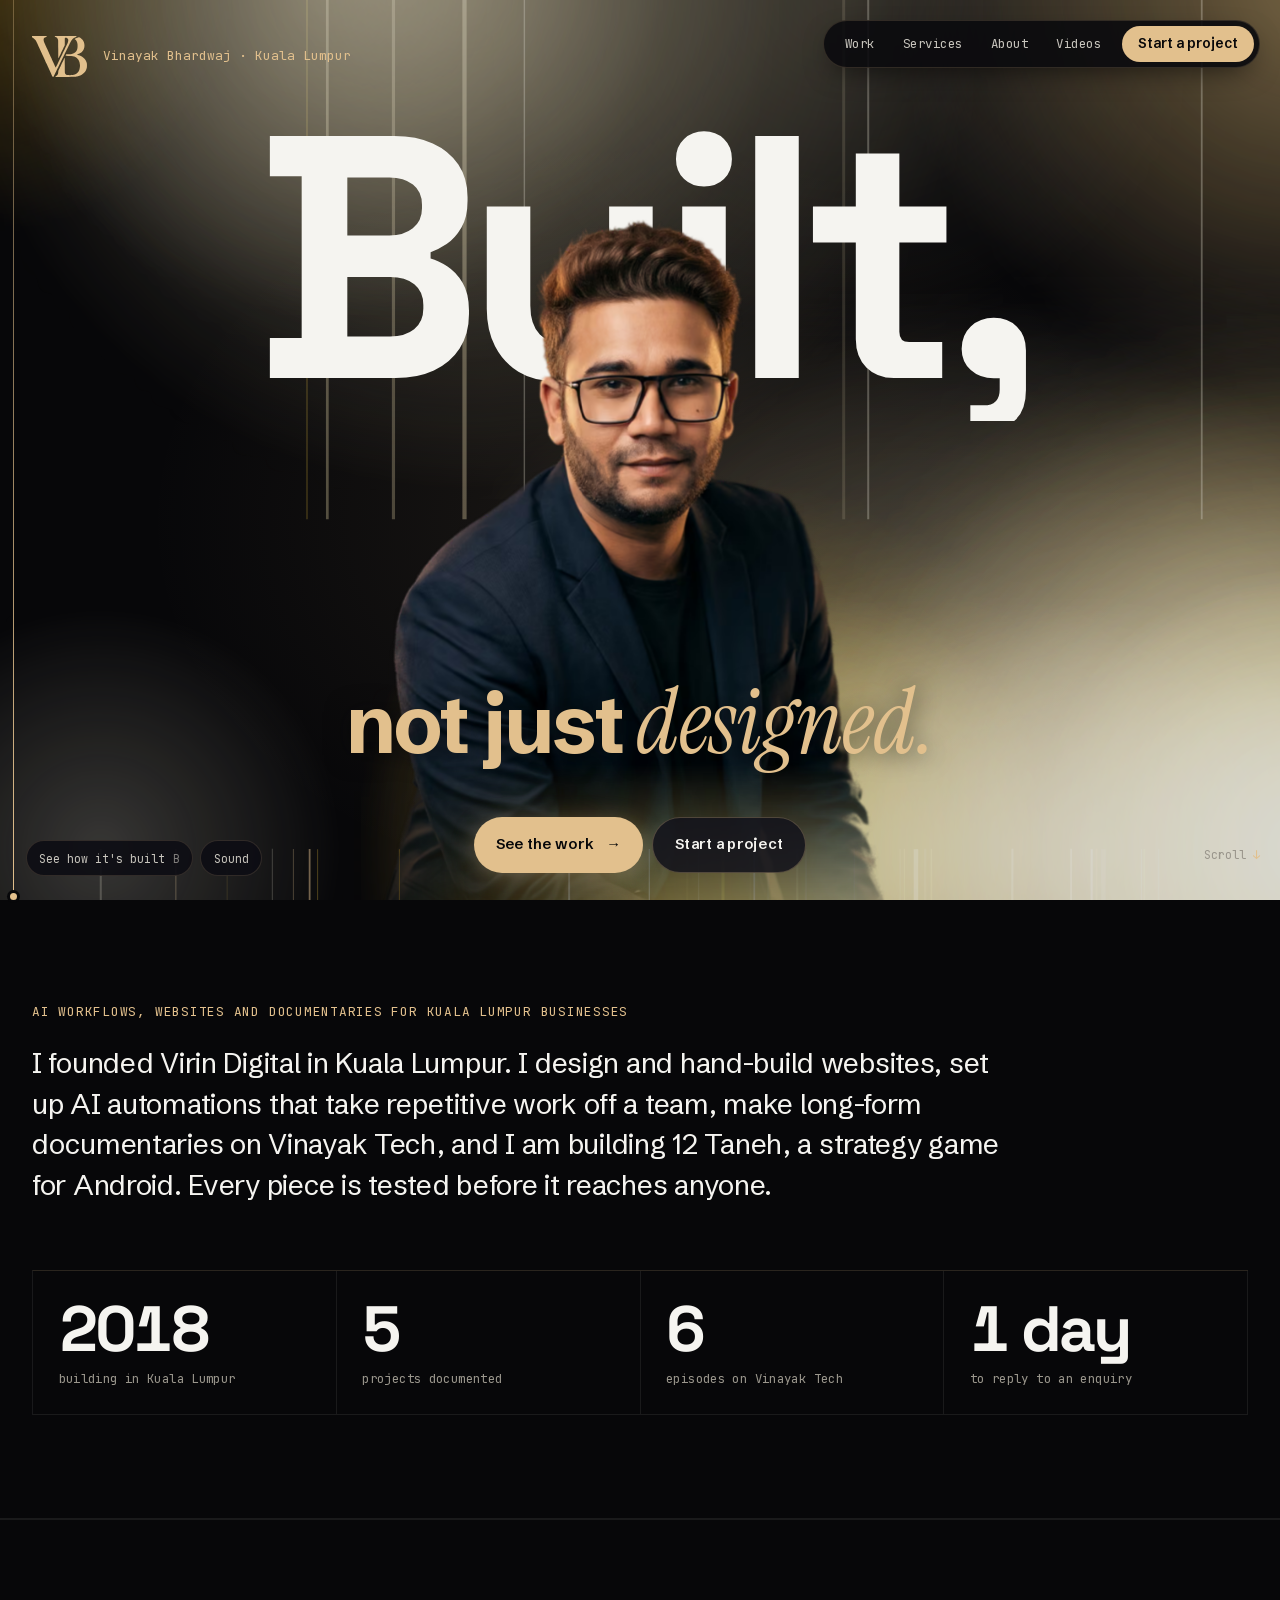
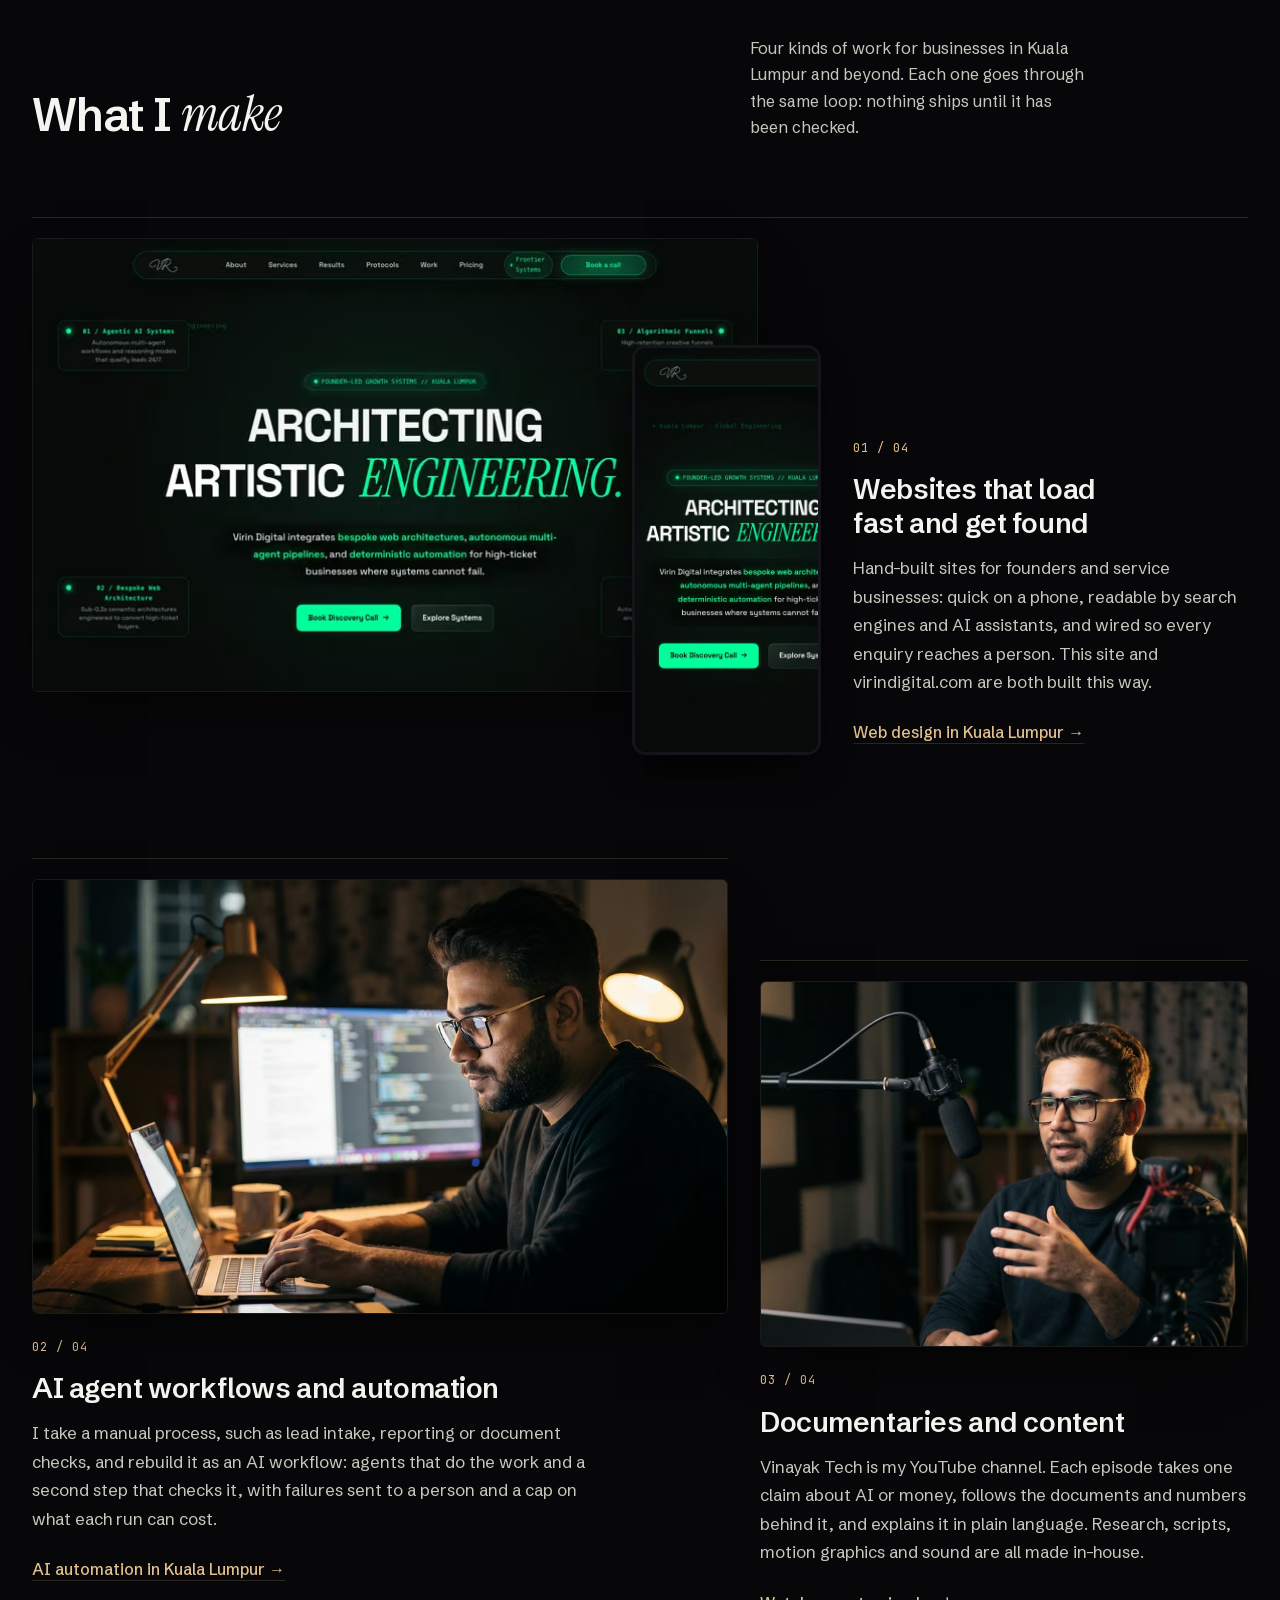
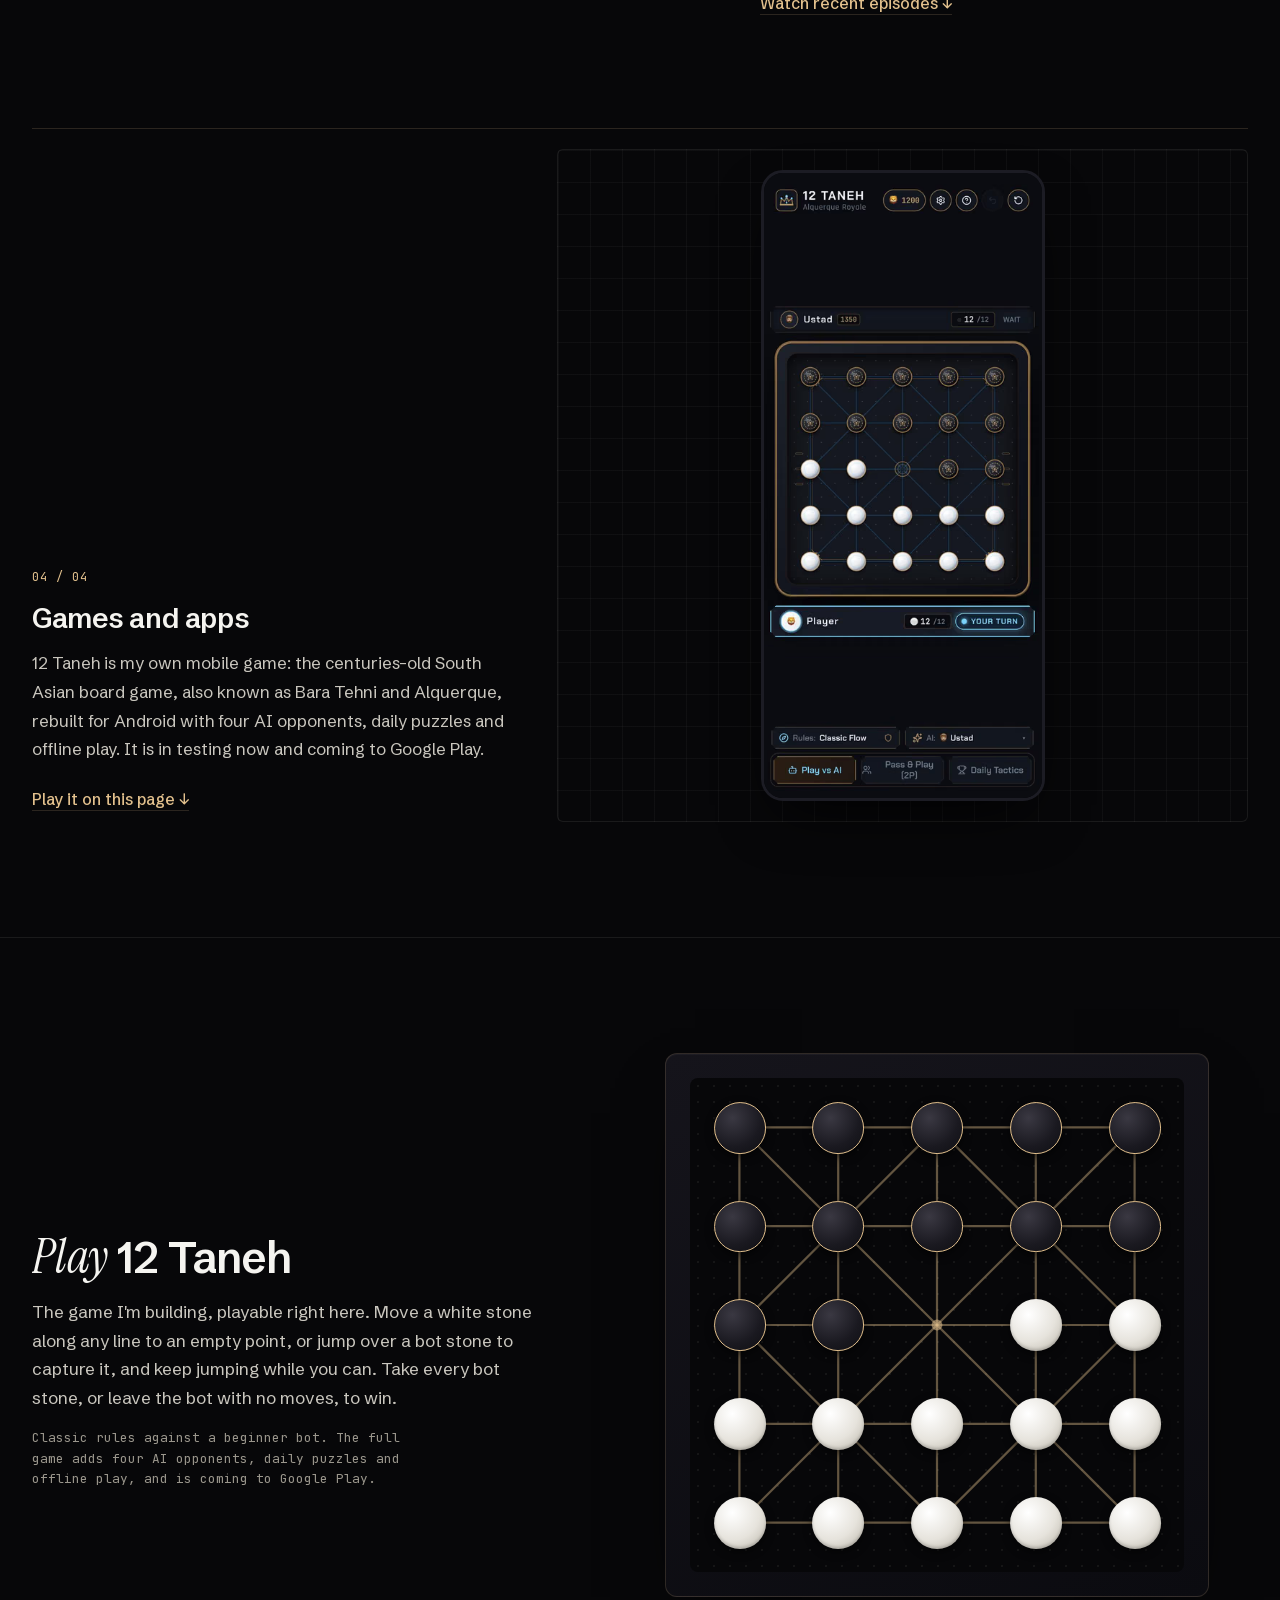
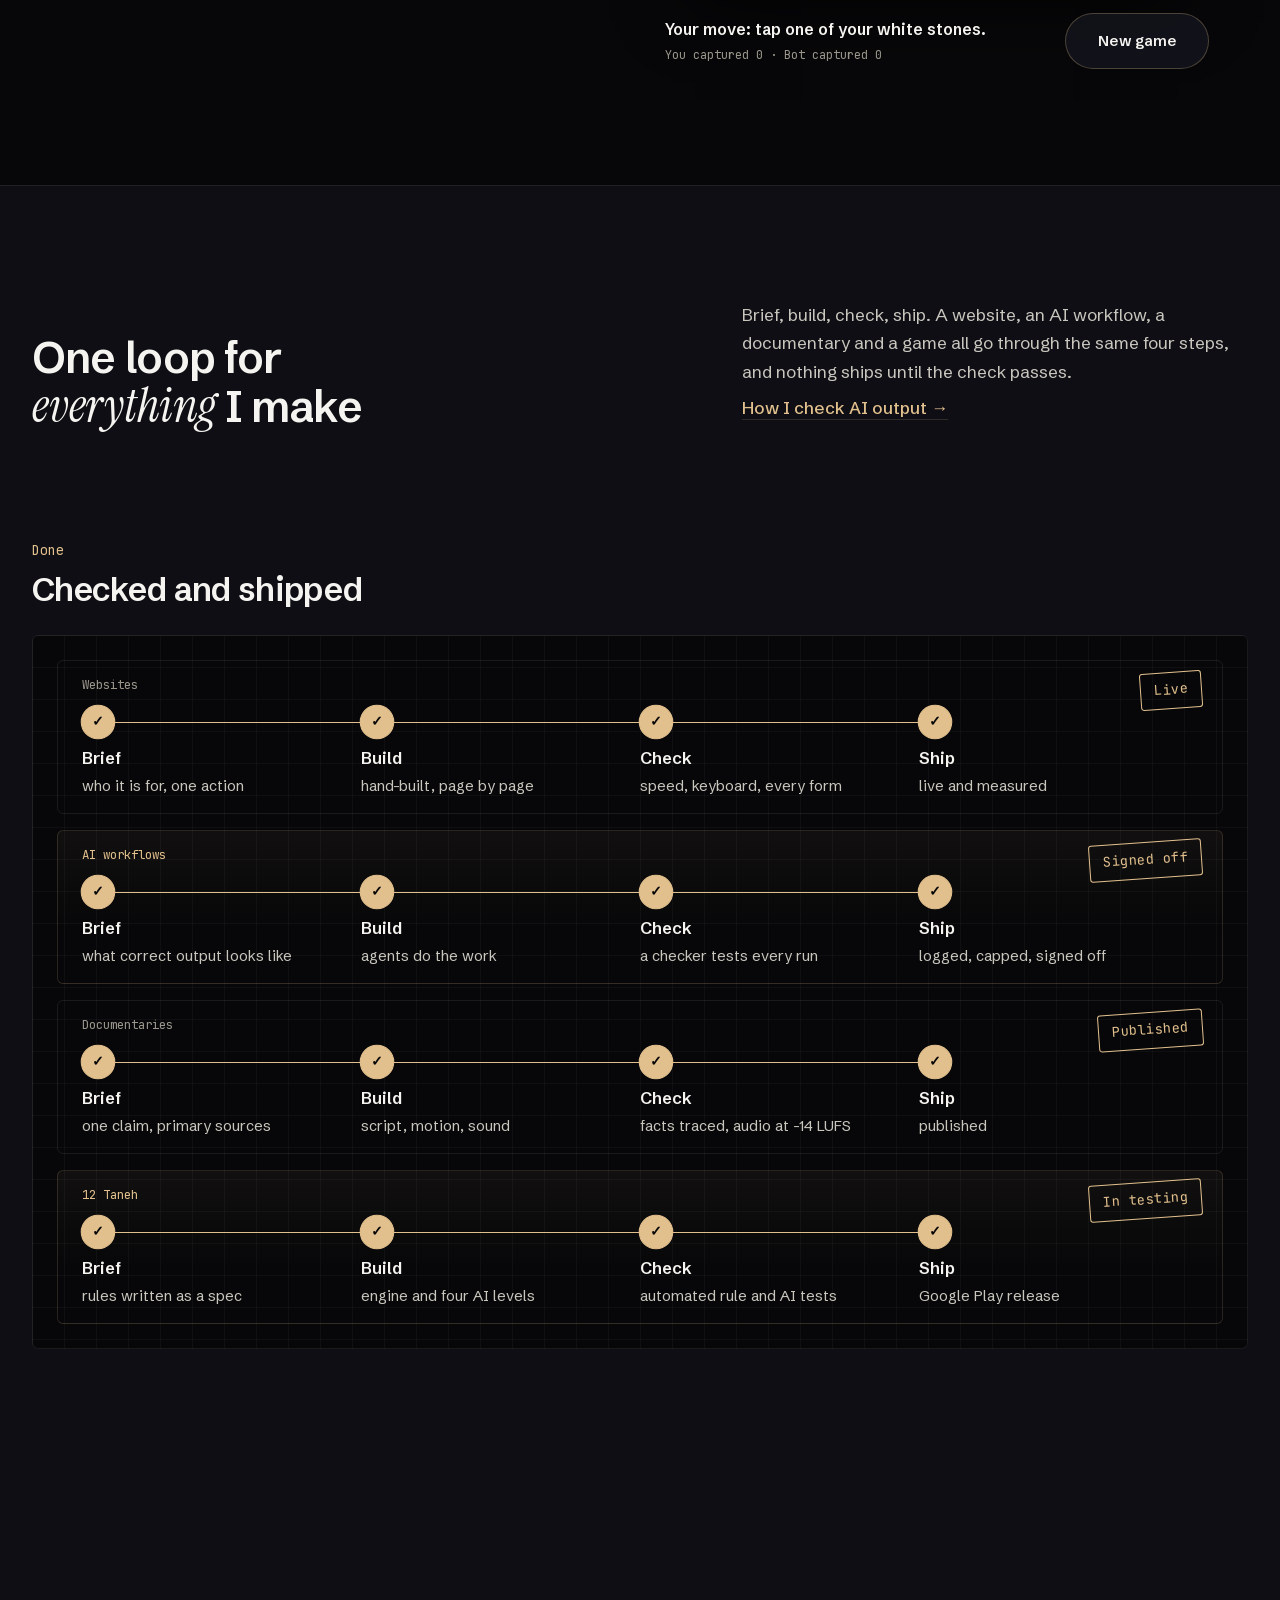
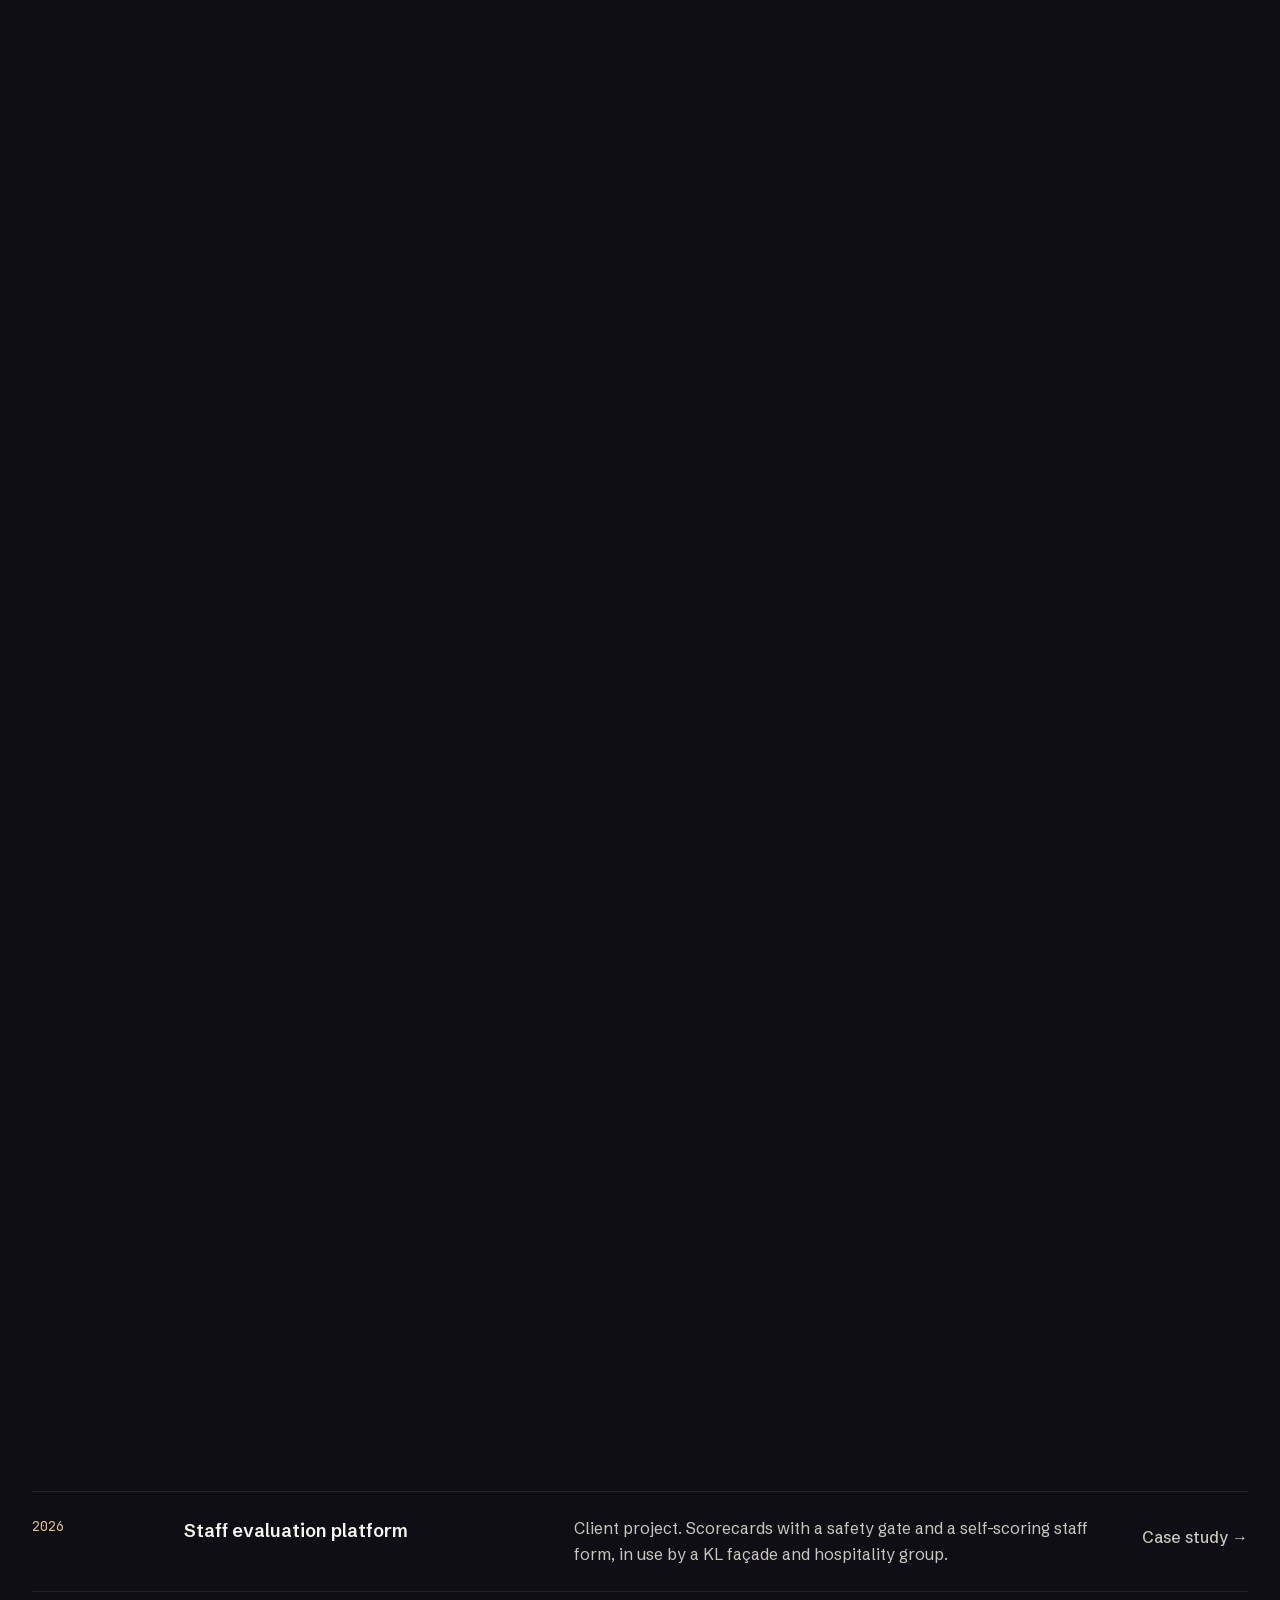
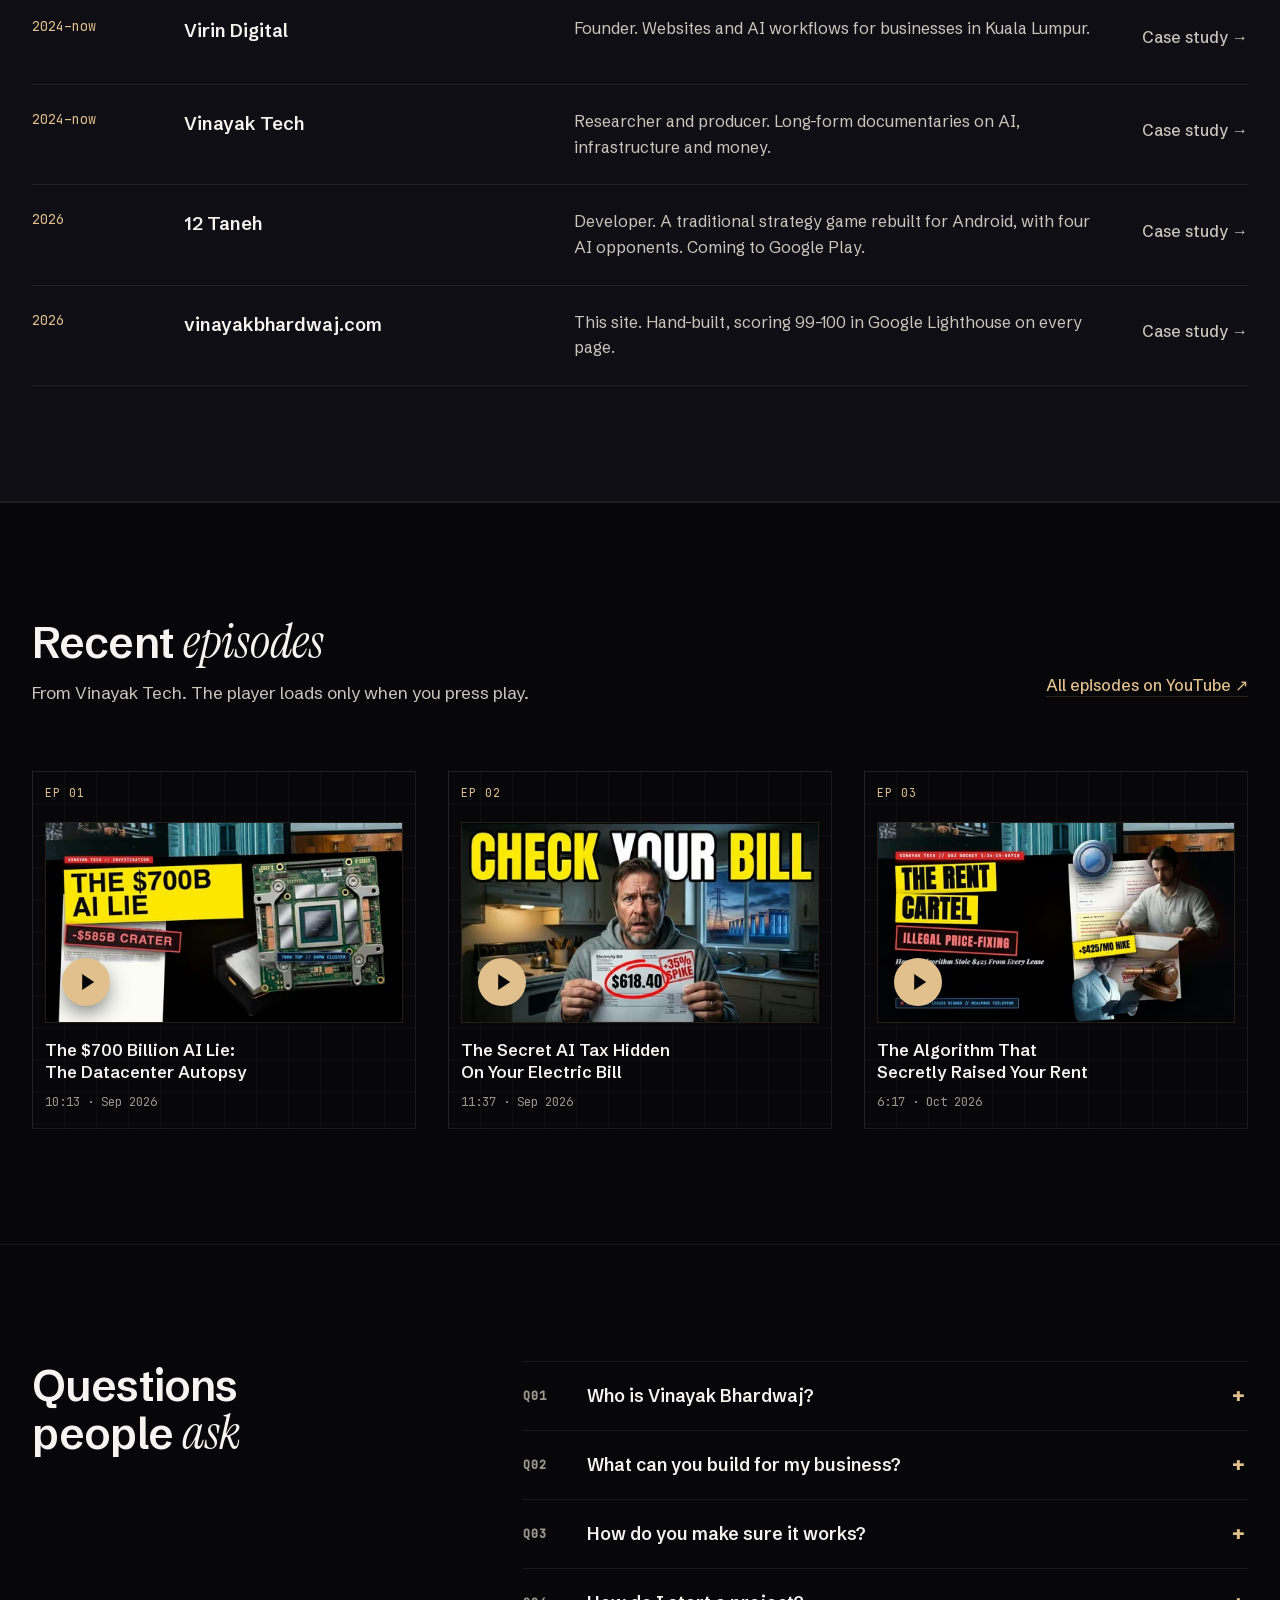
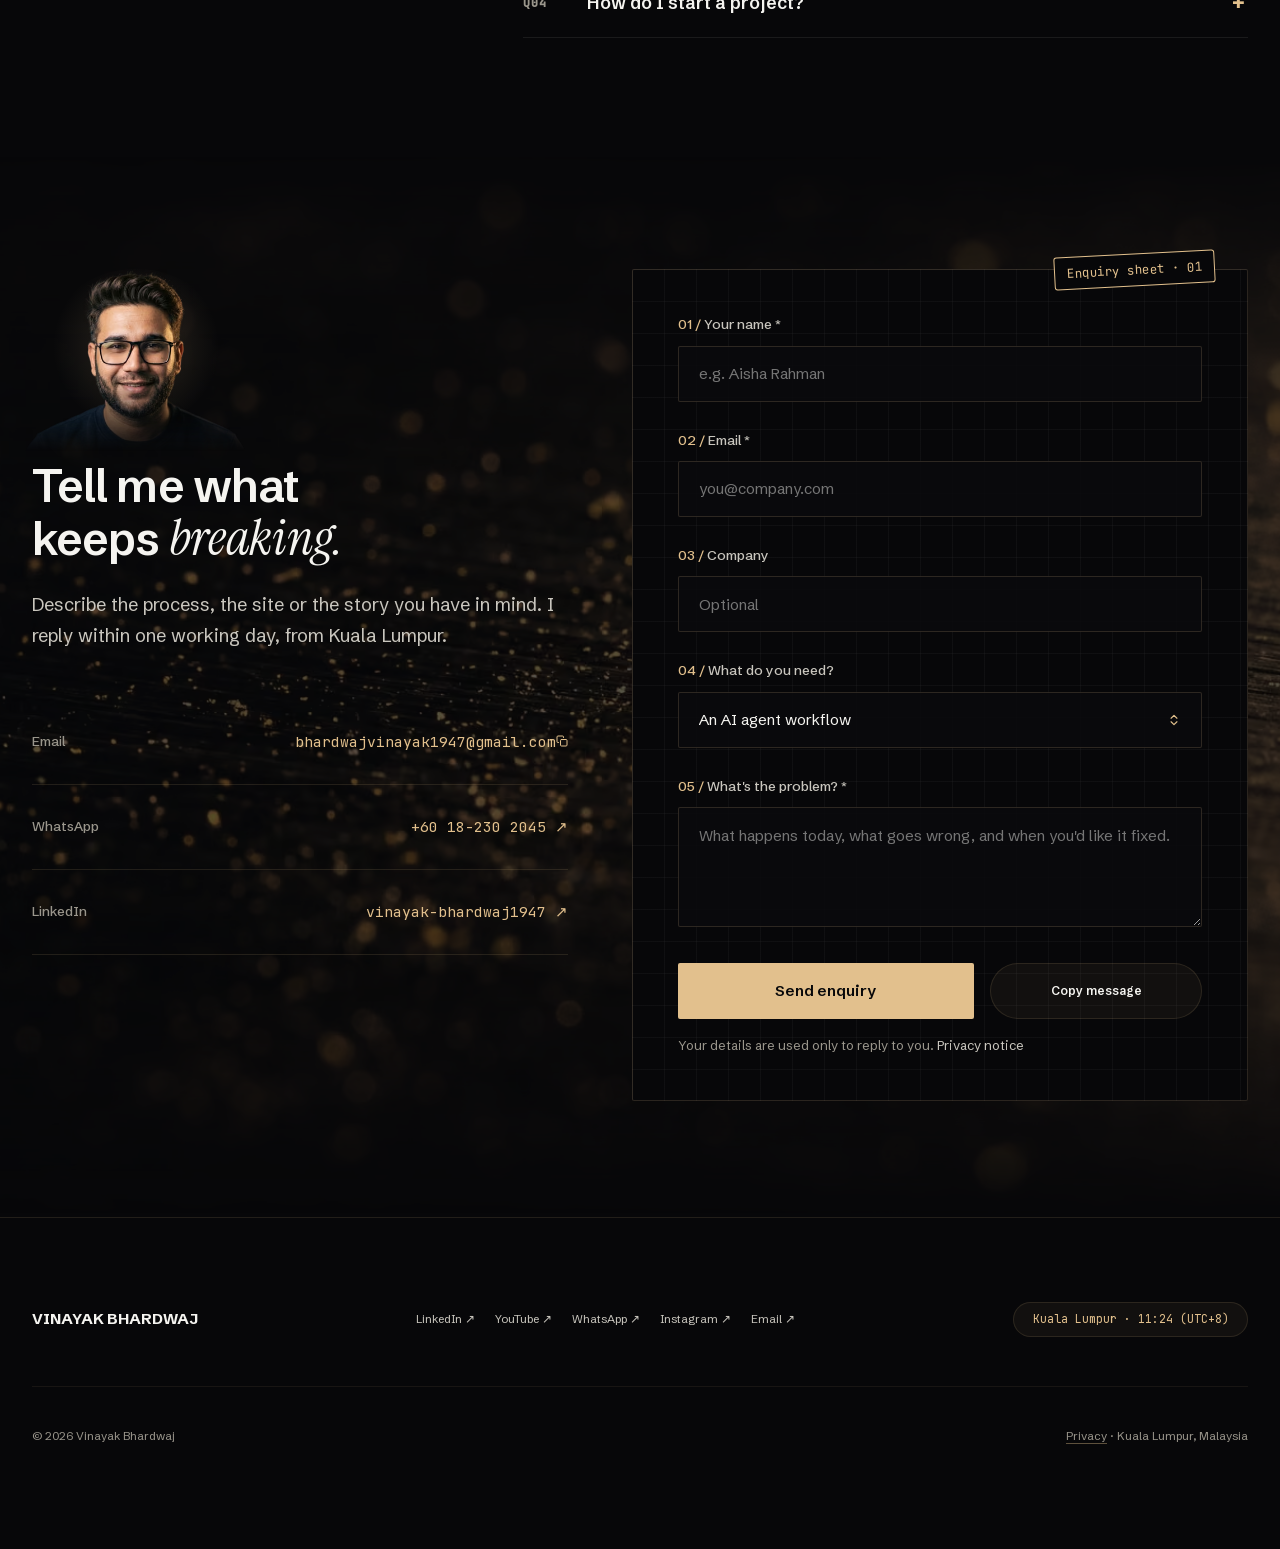
==== commit 1597cf78: "feat(nav,services): desktop nav links, services as a numbered register; retire Cinzel and dead film " ====
--- a/index.html
+++ b/index.html
@@ -306,14 +306,6 @@
     <style>
         /* Self-hosted Google Fonts (variable, latin subset). Replaces the render-blocking fonts.googleapis.com request. */
         @font-face {
-          font-family: 'Cinzel';
-          font-style: normal;
-          font-weight: 600 700;
-          font-display: swap;
-          src: url(assets/fonts/cinzel-var.woff2) format('woff2');
-          unicode-range: U+0020-007E, U+00A0, U+00A9, U+00B0, U+00B7, U+00D7, U+00E7, U+00E9, U+2013-2014, U+2018-201D, U+2022, U+2026, U+2190-2193, U+2197;
-        }
-        @font-face {
           font-family: 'Schibsted Grotesk';
           font-style: normal;
           font-weight: 400 700;
@@ -330,13 +322,10 @@
           unicode-range: U+0020-007E, U+00A0, U+00A9, U+00B0, U+00B7, U+00D7, U+00E7, U+00E9, U+2013-2014, U+2018-201D, U+2022, U+2026, U+2190-2193, U+2197;
         }
     </style>
-    <link rel="stylesheet" href="css/site.css?v=17.1">
+    <link rel="stylesheet" href="css/site.css?v=18.0">
 </head>
 <body>
     <a class="skip-link" href="#main-content">Skip to content</a>
-
-    <!-- Cinematic Luxury Film Grain Texture Overlay -->
-    <div class="film-grain" aria-hidden="true"></div>
 
 
 
@@ -348,6 +337,14 @@
         <div class="nav-container">
             <div class="nav-pill">
 
+
+                <nav class="ev-desk-nav" aria-label="Site">
+                    <a href="/projects">Work</a>
+                    <a href="#services">Services</a>
+                    <a href="/about">About</a>
+                    <a href="#videos">Videos</a>
+                    <a class="ev-desk-cta" href="#contact">Start a project</a>
+                </nav>
 
                 <div class="nav-mobile-actions">
                     <button id="mobile-menu-toggle" class="mobile-menu-toggle" aria-label="Open menu" aria-expanded="false" aria-controls="mobile-menu-overlay">
--- a/css/site.css
+++ b/css/site.css
@@ -1,2 +1,2 @@
 /* site.css: generated by tools/build-css.sh from css/styles.css + css/elevation.css. Edit the sources, not this file. */
-@keyframes statusPulse{0%,to{opacity:1;transform:scale(1)}50%{opacity:.4;transform:scale(.85)}}@keyframes soundWave{0%{height:3px}to{height:10px}}@keyframes receiptFadeIn{0%{opacity:0;transform:translateY(12px) scale(.98)}to{opacity:1;transform:translateY(0) scale(1)}}@keyframes pulseOrbitHint{0%,to{opacity:.75;transform:scale(1)}50%{opacity:1;transform:scale(1.03);border-color:var(--gold-primary)}}@keyframes marqueeScroll{0%{transform:translateX(0)}to{transform:translateX(-50%)}}@keyframes marqueeScrollReverse{0%{transform:translateX(-50%)}to{transform:translateX(0)}}@keyframes beaconPulse{0%,to{box-shadow:0 0 12px rgba(226,192,141,.2)}50%{box-shadow:0 0 24px rgba(226,192,141,.5)}}@keyframes soundWavePulse{0%{height:4px}50%{height:14px}to{height:6px}}@keyframes ev-develop{0%{opacity:0;transform:scale(1.04);filter:saturate(.2) brightness(.7)}to{opacity:1;transform:scale(1);filter:none}}@keyframes ev-vt-out{to{opacity:0;transform:translateY(-1.5%)}}@keyframes ev-vt-in{0%{opacity:0;transform:translateY(2%)}}@keyframes ev-rise{0%{transform:translateY(108%)}}@keyframes ev-drift{to{transform:translateY(14%)}}@keyframes ev-stamp{0%{opacity:0;transform:rotate(-3deg) scale(1.4)}}@keyframes ev-char-rise{0%{transform:translateY(105%)}}@keyframes ev-figure-in{0%{opacity:0;transform:translateY(4%) scale(1.03);filter:blur(10px) brightness(.6)}}@keyframes ev-word-in{0%{opacity:0;transform:translateY(.4em);filter:blur(6px)}}@keyframes ev-back-lift{to{transform:translateY(-28%);opacity:.25}}@keyframes ev-figure-sink{to{transform:translateX(-50%) translateY(10%)}}@keyframes ev-thread-fill{0%{transform:scaleY(0)}to{transform:scaleY(1)}}@keyframes ev-thread-head{to{transform:translateY(calc(100vh - 7px))}}@keyframes ev-vt-dim{to{opacity:.35;filter:brightness(.6)}}@keyframes ev-vt-wipe{0%{clip-path:inset(0 100%0 0)}to{clip-path:inset(0 0 0 0)}}@keyframes ev-cover-fade-up{0%{opacity:0;transform:translate(-50%,.6rem)}}:root{--bg-void:#070709;--bg-surface:#0E0E14;--bg-surface-elevated:#14141A;--bg-glass:rgba(14, 14, 20, 0.72);--bg-glass-card:rgba(18, 18, 26, 0.65);--bg-glass-hover:rgba(26, 26, 36, 0.85);--gold-foil:#E2C08D;--gold-light:#F5F4F0;--gold-primary:#E2C08D;--gold-amber:#E2C08D;--gold-deep:#E2C08D;--gold-glow:rgba(226, 192, 141, 0.22);--gold-glow-strong:rgba(226, 192, 141, 0.45);--border-hairline:rgba(226, 192, 141, 0.12);--border-gold:rgba(226, 192, 141, 0.28);--border-gold-active:rgba(226, 192, 141, 0.65);--text-primary:#F5F4F0;--text-secondary:#C9C6BE;--text-muted:#9A968C;--text-gold:#E2C08D;--status-active:#E2C08D;--status-active-glow:transparent;--font-display:'Cinzel', Didot, 'Bodoni MT', Baskerville, Georgia, serif;--font-body:'Schibsted Grotesk', -apple-system, BlinkMacSystemFont, 'Segoe UI', sans-serif;--font-mono:'JetBrains Mono', 'Space Mono', monospace;--max-width:1400px;--nav-height:72px;--radius-sm:8px;--radius-md:16px;--radius-lg:28px;--radius-pill:9999px;--transition-fast:0.2s cubic-bezier(0.16, 1, 0.3, 1);--transition-smooth:0.4s cubic-bezier(0.16, 1, 0.3, 1);--transition-luxury:0.7s cubic-bezier(0.16, 1, 0.3, 1)}*,::after,::before{box-sizing:border-box;margin:0;padding:0}body,html{background-color:var(--bg-void);color:var(--text-primary);font-family:var(--font-body)}html{font-size:16px;line-height:1.6;-webkit-font-smoothing:antialiased;-moz-osx-font-smoothing:grayscale;text-rendering:optimizeLegibility;overflow-x:clip;scroll-padding-top:calc(var(--nav-height) + 1.5rem)}body{min-height:100vh;position:relative;overflow-x:visible}body.modal-open{overflow:hidden}.film-grain{position:fixed;top:0;left:0;width:100vw;height:100vh;pointer-events:none;z-index:990;opacity:.028;mix-blend-mode:overlay;background-image:url("data:image/svg+xml,%3Csvg viewBox='0 0 200 200' xmlns='http://www.w3.org/2000/svg'%3E%3Cfilter id='noiseFilter'%3E%3CfeTurbulence type='fractalNoise' baseFrequency='0.8' numOctaves='3' stitchTiles='stitch'/%3E%3C/filter%3E%3Crect width='100%25' height='100%25' filter='url(%23noiseFilter)'/%3E%3C/svg%3E")}a{color:inherit;text-decoration:none;transition:color var(--transition-fast)}button{cursor:pointer;font-family:inherit;border:0;background:0 0}img{max-width:100%;display:block}::selection{background-color:var(--gold-primary)}::-webkit-scrollbar{width:6px}::-webkit-scrollbar-track{background:var(--bg-void)}::-webkit-scrollbar-thumb{background:rgba(226,192,141,.25);border-radius:var(--radius-pill)}::-webkit-scrollbar-thumb:hover{background:rgba(226,192,141,.5)}.container{width:100%;max-width:var(--max-width);margin:0 auto;padding:0 2rem}.site-header{position:fixed;top:1.5rem;left:0;width:100%;z-index:1000;pointer-events:none}.nav-container{margin:0 auto;padding:0 1.5rem}.nav-pill{padding:0 1.75rem;background:var(--bg-glass);backdrop-filter:blur(24px);-webkit-backdrop-filter:blur(24px);border:1px solid var(--border-hairline);border-radius:var(--radius-pill);box-shadow:0 10px 40px rgba(0,0,0,.4),0 1px 0 rgba(226,192,141,.1) inset;transition:border-color var(--transition-smooth)}.nav-pill:hover{border-color:var(--border-gold)}.nav-mobile-actions{align-items:center;gap:.65rem}.hero-title{font-family:var(--font-display);font-size:clamp(3.2rem,6.2vw,5.8rem);font-weight:800;line-height:.98;letter-spacing:-.02em;margin-bottom:1.75rem;text-transform:uppercase}.btn{display:inline-flex;align-items:center;justify-content:center;gap:.75rem;height:56px;padding:0 2rem;border-radius:var(--radius-pill);font-size:.92rem;font-weight:600;letter-spacing:.02em}.btn-primary-gold{background:var(--gold-foil);color:var(--bg-void);box-shadow:0 4px 25px rgba(226,192,141,.3)}.btn-primary-gold:hover{transform:translateY(-2px);box-shadow:0 8px 35px var(--gold-glow-strong)}.btn-secondary-glass{background:rgba(20,20,28,.6);backdrop-filter:blur(16px);border:1px solid var(--border-gold);color:var(--text-primary)}.btn-secondary-glass:hover{border-color:var(--gold-primary);background:rgba(226,192,141,.1);transform:translateY(-2px)}.arrow-glyph{display:inline-flex;align-items:center;justify-content:center;transition:transform var(--transition-fast)}.btn:hover .arrow-glyph{transform:translateX(4px)}.log-line{margin-bottom:.35rem}.log-line.gold{color:var(--gold-primary)}.contact-section{padding:8rem 0 10rem;position:relative;background:radial-gradient(circle at 50% 30%,rgba(24,20,14,.5) 0%,var(--bg-void) 70%)}.contact-layout{display:grid;grid-template-columns:1fr 1.15fr;gap:4rem;align-items:flex-start}.contact-info-col h2{font-size:clamp(2.4rem,4vw,3.6rem);line-height:1.15;margin-bottom:1.5rem}.contact-info-col p{color:var(--text-secondary);font-size:1.15rem;line-height:1.7;margin-bottom:3rem}.direct-channels{list-style:none;margin-bottom:2.5rem}.direct-channel-item{display:flex;align-items:center;justify-content:space-between;gap:1.5rem;padding:1.25rem 0;border-bottom:1px solid var(--border-hairline)}.channel-lbl,.channel-val{font-family:var(--font-mono)}.channel-lbl{font-size:.75rem;color:var(--text-muted);text-transform:uppercase;white-space:nowrap;flex-shrink:0;letter-spacing:.08em}.channel-val{font-size:.92rem;color:var(--gold-primary);text-decoration:none;text-align:right;transition:color var(--transition-fast),text-shadow var(--transition-fast)}.channel-val:hover{color:var(--gold-light);text-shadow:0 0 12px var(--gold-glow)}.contact-form-panel{padding:3.5rem;border-radius:var(--radius-lg);background:var(--bg-glass-card);backdrop-filter:blur(24px);border:1px solid var(--border-gold);box-shadow:0 20px 50px rgba(0,0,0,.6)}.form-group{margin-bottom:1.75rem}.form-label{display:block;font-family:var(--font-mono);font-size:.75rem;letter-spacing:.08em;color:var(--text-secondary);margin-bottom:.6rem}.form-input,.form-select,.form-textarea{width:100%;border-radius:var(--radius-sm);background:rgba(10,10,15,.8);border:1px solid var(--border-hairline);color:var(--text-primary);font-family:var(--font-body);font-size:.95rem;transition:border-color var(--transition-fast),box-shadow var(--transition-fast);outline:0;box-sizing:border-box}.form-input,.form-select{height:56px;min-height:56px;padding:0 1.25rem;line-height:54px}.form-select{-webkit-appearance:none;-moz-appearance:none;appearance:none;padding-right:3rem;cursor:pointer;background-color:rgba(10,10,15,.85);background-image:url("data:image/svg+xml,%3Csvg xmlns='http://www.w3.org/2000/svg' width='16' height='16' viewBox='0 0 24 24' fill='none' stroke='%23E2C08D' stroke-width='2' stroke-linecap='round' stroke-linejoin='round'%3E%3Cpath d='m7 15 5 5 5-5'/%3E%3Cpath d='m7 9 5-5 5 5'/%3E%3C/svg%3E");background-repeat:no-repeat;background-position:right 1.25rem center;background-size:14px 14px}.form-select option{background-color:#0e0e14;color:var(--text-primary);padding:.75rem 1rem}.form-input:focus,.form-select:focus,.form-textarea:focus{border-color:var(--gold-primary);box-shadow:0 0 15px rgba(226,192,141,.15)}.form-textarea{padding:1rem 1.25rem;min-height:120px;resize:vertical;line-height:1.6}.btn-submit-inquiry{width:100%;height:56px;border-radius:var(--radius-pill);background:var(--gold-foil);color:var(--bg-void);font-size:.95rem;font-weight:700;letter-spacing:.05em}.btn-submit-inquiry:hover{transform:translateY(-2px);box-shadow:0 8px 30px var(--gold-glow-strong)}.form-feedback{margin-top:1rem;font-family:var(--font-mono);font-size:.8rem;text-align:center}.form-feedback.error{color:#f87171}.form-feedback.success{color:var(--status-active)}.form-receipt-hud{background:rgba(8,8,12,.96);border:1px solid var(--gold-primary);box-shadow:0 16px 48px rgba(0,0,0,.75),0 0 28px rgba(226,192,141,.15);border-radius:var(--radius-md);padding:2.25rem;margin-top:1.5rem;animation:receiptFadeIn .5s cubic-bezier(.16,1,.3,1) forwards}.receipt-header{display:flex;justify-content:space-between;align-items:center;border-bottom:1px solid rgba(226,192,141,.2);padding-bottom:1.25rem;margin-bottom:1.5rem;flex-wrap:wrap;gap:.75rem}.receipt-badge{font-family:var(--font-mono);font-size:.72rem;font-weight:700;letter-spacing:.14em;color:var(--status-active);background:rgba(52,211,153,.1);border:1px solid rgba(52,211,153,.3);padding:.35rem .8rem;border-radius:var(--radius-sm);display:inline-flex;align-items:center;gap:.4rem}.receipt-summary{font-size:.95rem;line-height:1.6;color:var(--text-primary);margin-bottom:1.5rem}.receipt-actions{display:flex;gap:1rem;flex-wrap:wrap}.btn-receipt-action{display:inline-flex;align-items:center;justify-content:center;gap:.6rem;min-height:44px;padding:.85rem 1.5rem;font-family:var(--font-mono);font-size:.75rem;font-weight:700;letter-spacing:.12em;border-radius:var(--radius-sm);text-decoration:none;cursor:pointer;transition:all var(--transition-normal);box-sizing:border-box}.btn-receipt-action.gold{background:var(--gold-primary);color:var(--bg-void);border:1px solid var(--gold-primary)}.btn-receipt-action.gold:hover{background:var(--gold-light);box-shadow:0 0 20px rgba(226,192,141,.4);transform:translateY(-2px)}.btn-receipt-action.glass{background:rgba(255,255,255,.05);color:var(--text-primary);border:1px solid var(--border-hairline)}.btn-receipt-action.glass:hover{background:rgba(255,255,255,.1);border-color:var(--gold-primary);transform:translateY(-2px)}.site-footer{padding:5rem 0 6.5rem;border-top:1px solid var(--border-hairline);background:var(--bg-void);position:relative;z-index:10}.footer-top{display:flex;justify-content:space-between;align-items:center;gap:1.5rem;padding-bottom:2.75rem;border-bottom:1px solid rgba(226,192,141,.08);margin-bottom:2.5rem;flex-wrap:nowrap}.footer-brand{font-family:var(--font-display);font-size:.95rem;font-weight:700;letter-spacing:.06em;color:var(--text-primary);white-space:nowrap;flex-shrink:0}.footer-socials{display:flex;align-items:center;justify-content:center;gap:1.25rem;flex-wrap:nowrap;flex-shrink:0}.footer-social-link{letter-spacing:.08em;color:var(--text-secondary);text-decoration:none;transition:color var(--transition-fast),text-shadow var(--transition-fast);min-height:38px;display:inline-flex;white-space:nowrap}.footer-social-link:hover{color:var(--gold-light);text-shadow:0 0 12px var(--gold-glow)}.footer-bottom,.footer-clock,.footer-social-link{align-items:center;font-family:var(--font-mono);font-size:.72rem}.footer-clock{color:var(--gold-primary);padding:.45rem 1.15rem;border-radius:var(--radius-pill);background:rgba(226,192,141,.05);border:1px solid var(--border-hairline);white-space:nowrap;flex-shrink:0;display:inline-flex;letter-spacing:.04em}.footer-bottom{display:flex;justify-content:space-between;color:var(--text-muted);letter-spacing:.06em;gap:1.5rem}@media (max-width:1240px){.footer-top{display:grid;grid-template-columns:1fr auto;row-gap:1.5rem;column-gap:1.5rem;align-items:center}.footer-brand{grid-column:1;justify-self:start}.footer-clock{grid-column:2;justify-self:end}.footer-socials{grid-column:1/-1;justify-self:start;flex-wrap:wrap;gap:.75rem 1.35rem}}@media (max-width:768px){.site-footer{padding:4rem 0 4.5rem}.footer-top{display:flex;flex-direction:column;align-items:flex-start;gap:1.35rem;padding-bottom:2rem}.footer-brand{white-space:normal;font-size:.9rem}.footer-socials{flex-wrap:wrap;gap:.65rem 1.15rem}.footer-clock{font-size:.68rem;padding:.4rem .9rem}.footer-bottom{flex-direction:column;align-items:flex-start;gap:.75rem}}.btn:active,button:active{transform:scale(.982);transition:transform .08s ease-out}.mobile-menu-toggle{display:none;gap:6px;min-height:44px;background:0 0;cursor:pointer}.mobile-menu-toggle:hover{background:rgba(226,192,141,.08)}.hamburger-line{width:20px;height:1.5px;background:var(--gold-light);border-radius:2px;transition:transform .3s cubic-bezier(.16,1,.3,1),opacity .3s ease}.mobile-menu-overlay{position:fixed;inset:0;width:100vw;height:100vh;background:rgba(7,7,9,.97);z-index:10000;opacity:0;visibility:hidden;pointer-events:none;transition:opacity .4s cubic-bezier(.16,1,.3,1),visibility .4s;overflow-y:auto}.mobile-menu-overlay.active{opacity:1;visibility:visible;pointer-events:auto}.mobile-menu-header,.mobile-menu-inner{display:flex;justify-content:space-between}.mobile-menu-inner{padding:1.5rem 1.5rem 2.5rem;flex-direction:column}.mobile-menu-header{align-items:center;padding-bottom:1.5rem}.mobile-menu-close-btn{border-radius:50%;border:1px solid var(--border-hairline);background:rgba(226,192,141,.05);font-size:1.1rem;display:flex;align-items:center;justify-content:center;cursor:pointer;transition:var(--transition-fast)}.mobile-menu-close-btn:hover{background:rgba(226,192,141,.15)}.mobile-nav-list{display:flex;flex-direction:column;gap:.5rem;padding:2rem 0}.mobile-nav-item{display:flex;align-items:baseline;gap:1.25rem;padding:.85rem 0;text-decoration:none;border-bottom:1px solid rgba(226,192,141,.06);transform:translateY(16px);opacity:0;transition:opacity .35s cubic-bezier(.16,1,.3,1),transform .35s cubic-bezier(.16,1,.3,1),color .2s}.mobile-menu-overlay.active .mobile-nav-item{transform:translateY(0);opacity:1}.mobile-menu-overlay.active .mobile-nav-item:nth-child(1){transition-delay:.06s}.mobile-menu-overlay.active .mobile-nav-item:nth-child(2){transition-delay:.1s}.mobile-menu-overlay.active .mobile-nav-item:nth-child(3){transition-delay:.14s}.mobile-menu-overlay.active .mobile-nav-item:nth-child(4){transition-delay:.18s}.mobile-menu-overlay.active .mobile-nav-item:nth-child(5){transition-delay:.22s}.mobile-menu-overlay.active .mobile-nav-item:nth-child(6){transition-delay:.26s}.mobile-nav-label{font-size:1.45rem;color:var(--text-primary)}.mobile-nav-item:hover .mobile-nav-label{color:var(--gold-primary)}.mobile-menu-footer{padding-top:1.5rem;border-top:1px solid var(--border-hairline);display:flex;flex-direction:column;gap:1.25rem}.mobile-meta-text{font-family:var(--font-mono);font-size:.72rem;color:var(--text-muted);letter-spacing:.1em}.mobile-social-strip{display:flex;align-items:center;justify-content:space-between;gap:.5rem;flex-wrap:wrap}.mobile-social-link{font-family:var(--font-mono);font-size:.72rem;letter-spacing:.12em;color:var(--gold-primary);text-decoration:none;min-height:44px;display:inline-flex;align-items:center;padding:.35rem .65rem;border-radius:var(--radius-sm);background:rgba(226,192,141,.05);border:1px solid var(--border-hairline);transition:all var(--transition-fast)}.mobile-social-link:active,.mobile-social-link:hover{color:var(--gold-light);background:rgba(226,192,141,.15);border-color:var(--border-gold)}.mobile-cta-btn{width:100%;text-align:center;justify-content:center;padding:1rem 1.5rem}.form-actions-row{display:grid;grid-template-columns:1.4fr 1fr;gap:1rem;margin-top:.5rem}.btn-copy-brief{display:inline-flex;align-items:center;justify-content:center;padding:1.15rem 1.5rem;background:rgba(226,192,141,.05);border:1px solid var(--border-hairline);color:var(--gold-light);font-family:var(--font-mono);font-size:.75rem;font-weight:500;letter-spacing:.1em;border-radius:var(--radius-pill);cursor:pointer}.btn-copy-brief:hover{border-color:var(--border-gold);background:rgba(226,192,141,.12);color:var(--text-primary)}@media (max-width:640px){.form-actions-row{grid-template-columns:1fr}}.subpage-stage{position:relative;padding-top:calc(var(--nav-height) + 5rem);padding-bottom:8rem;overflow:hidden}@media (max-width:1200px){.contact-layout{grid-template-columns:1fr}}@media (max-width:768px){.film-grain{display:none!important}.contact-form-panel{backdrop-filter:none!important;-webkit-backdrop-filter:none!important;background:rgba(14,14,20,.95)}.nav-pill{padding:0 1rem;height:56px;justify-content:space-between}.mobile-menu-toggle{display:flex}.hero-title{font-size:clamp(2.2rem,7.5vw,2.8rem)}.btn{width:100%}.contact-section{padding:3.75rem 0 5rem}.contact-form-panel{padding:1.75rem 1.25rem}.direct-channels{margin-bottom:2rem}.direct-channel-item{flex-direction:column;align-items:flex-start;gap:.35rem;padding:.85rem 0}.channel-lbl{font-size:.68rem;letter-spacing:.08em}.channel-val{text-align:left;word-break:break-word;font-size:.88rem;line-height:1.4;max-width:100%}.contact-info-col p{font-size:1rem;margin-bottom:2rem}}@media (max-width:480px){.container{padding:0 1rem}.nav-pill{padding:0 .85rem}.hero-title{font-size:2.2rem}}a:focus-visible,button:focus-visible,input:focus-visible,select:focus-visible,textarea:focus-visible{box-shadow:0 0 15px var(--gold-glow-strong)!important}.command-hud,.command-hud-overlay{position:fixed;opacity:0;visibility:hidden;pointer-events:none}.command-hud-overlay{inset:0;background:rgba(7,7,9,.85);backdrop-filter:blur(18px);-webkit-backdrop-filter:blur(18px);z-index:10001;transition:opacity .3s ease,visibility .3s}.command-hud-overlay.active,.command-hud.active{opacity:1;visibility:visible;pointer-events:auto}.command-hud{top:50%;left:50%;transform:translate(-50%,-50%) scale(.96);z-index:10002;width:90%;max-width:580px;transition:transform .3s cubic-bezier(.16,1,.3,1),opacity .3s ease,visibility .3s}.command-hud.active{transform:translate(-50%,-50%) scale(1)}.command-hud-card{background:rgba(14,14,22,.96);border:1px solid var(--border-gold);border-radius:var(--radius-md);padding:2rem;box-shadow:0 25px 60px rgba(0,0,0,.7),0 0 30px rgba(226,192,141,.15)}.hud-header{display:flex;justify-content:space-between;align-items:center;padding-bottom:1.25rem;border-bottom:1px solid var(--border-hairline);margin-bottom:1.5rem}.hud-title{font-family:var(--font-mono);font-size:.75rem;font-weight:700;color:var(--gold-light);letter-spacing:.12em}.hud-close-btn,.hud-item kbd{align-items:center;justify-content:center;color:var(--gold-light)}.hud-close-btn{width:32px;height:32px;border-radius:50%;border:1px solid var(--border-hairline);background:0 0;font-size:1rem;cursor:pointer;display:flex;transition:var(--transition-fast)}.hud-close-btn:hover{border-color:var(--border-gold);background:rgba(226,192,141,.15)}.hud-grid{display:grid;grid-template-columns:repeat(2,1fr);gap:.85rem;margin-bottom:1.5rem}.hud-item{display:flex;align-items:center;gap:.75rem;padding:.6rem .85rem;background:rgba(8,8,12,.6);border:1px solid rgba(226,192,141,.08);border-radius:var(--radius-sm)}.hud-item kbd{display:inline-flex;min-width:24px;height:24px;padding:0 6px;background:rgba(226,192,141,.15);border:1px solid var(--border-gold);border-radius:4px;font-family:var(--font-mono);font-size:.7rem;font-weight:700;box-shadow:0 2px 0 rgba(0,0,0,.4)}.hud-item span{font-family:var(--font-body);font-size:.8rem;color:var(--text-primary)}@media (max-width:640px){.hud-grid{grid-template-columns:1fr}}.world-clock{font-variant-numeric:tabular-nums lining-nums}@media (prefers-reduced-motion:reduce){*,::after,::before{animation-duration:.001ms!important;animation-iteration-count:1!important;transition-duration:.001ms!important;scroll-behavior:auto!important;cursor:auto!important}}:root{--ev-ink:#F5F4F0;--ev-ink-2:#C9C6BE;--ev-ink-3:#9A968C;--ev-line:rgba(226, 192, 141, 0.16);--ev-line-soft:rgba(245, 244, 240, 0.08);--ev-gold:#E2C08D;--ev-panel:#0E0E14;--ev-radius:6px;--ev-ease:cubic-bezier(0.16, 1, 0.3, 1);--ev-gutter:max(1.25rem, env(safe-area-inset-left, 0px));--ev-section-pad:clamp(4.5rem, 9vw, 8rem)}.mobile-nav-label{text-transform:none}.ev-section-head{display:flex;flex-direction:column;gap:1rem;max-width:46rem;margin-bottom:clamp(2.5rem,5vw,4rem)}.ev-section-head h2{font-family:var(--font-body);font-weight:600;font-size:clamp(1.85rem,3.4vw,2.85rem);line-height:1.12;letter-spacing:-.02em;color:var(--ev-ink);text-transform:none;text-wrap:balance;margin:0}.ev-section-head p{color:var(--ev-ink-2);font-size:1.08rem;line-height:1.65;max-width:62ch;margin:0}.ev-head-row{flex-direction:row;align-items:flex-end;justify-content:space-between;max-width:none;flex-wrap:wrap;gap:1rem 2rem}.ev-head-row>div,.ev-hero-facts li{display:flex;flex-direction:column;gap:.75rem}.ev-link{display:inline-flex;align-items:center;min-height:44px;color:var(--ev-gold);font-weight:500;text-decoration:underline;text-decoration-color:var(--ev-line);text-underline-offset:.3em;transition:text-decoration-color .3s var(--ev-ease)}.ev-link:hover{text-decoration-color:var(--ev-gold)}.ev-hero{position:relative;isolation:isolate;min-height:min(100svh,980px);display:flex;align-items:center;padding:calc(var(--nav-height) + 3rem)0 4rem;overflow:hidden;background:var(--bg-void)}.ev-hero-dust{position:absolute;inset:0;width:100%;height:100%;pointer-events:none;-webkit-mask-image:linear-gradient(90deg,transparent 30%,#000 70%);mask-image:linear-gradient(90deg,transparent 30%,#000 70%)}.ev-kicker{font-family:var(--font-mono);font-size:.8rem;color:var(--ev-gold);margin:0}.ev-hero-title{font-size:clamp(2.5rem,5.4vw,4.75rem);color:var(--ev-ink);text-wrap:balance;margin:0}.ev-gold{color:var(--ev-gold)}.ev-hero-lede,.ev-row-copy p{color:var(--ev-ink-2);margin:0}.ev-hero-lede{font-size:clamp(1.05rem,1.4vw,1.2rem);line-height:1.65;max-width:52ch}.ev-hero-actions,.ev-hero-facts{display:flex;flex-wrap:wrap;gap:.75rem}.ev-hero-actions .btn,.ev-row-copy h3{font-family:var(--font-body);font-weight:600}.ev-hero-actions .btn{letter-spacing:0;text-transform:none;font-size:1rem}.ev-hero-facts{list-style:none;margin:.5rem 0 0;padding:1.25rem 0 0;border-top:1px solid var(--ev-line);gap:.75rem 2rem;color:var(--ev-ink-3);font-size:.9rem}.ev-hero-facts li{gap:.15rem}.ev-fact-val{font-family:var(--font-mono);font-size:.95rem;color:var(--ev-ink);font-variant-numeric:tabular-nums}@media (max-width:767px){.ev-hero{flex-direction:column;align-items:stretch;min-height:0;padding:0 0 3rem}.ev-hero-title{font-size:clamp(2.1rem,9.6vw,2.6rem)}.ev-hero-dust{-webkit-mask-image:linear-gradient(180deg,#000 0,transparent 55%);mask-image:linear-gradient(180deg,#000 0,transparent 55%)}.ev-hero-actions .btn{flex:1 1 100%;justify-content:center}.ev-hero-facts{gap:.75rem 1.25rem}}.ev-services,.ev-work{position:relative}.ev-route,.ev-services,.ev-videos,.ev-work{padding:var(--ev-section-pad)0}.ev-videos{position:relative}.ev-services{border-top:1px solid var(--ev-line-soft)}.ev-row{display:grid;grid-template-columns:minmax(0,1.25fr) minmax(0,1fr);gap:clamp(1.75rem,5vw,5rem);align-items:center}.ev-row+.ev-row{margin-top:clamp(3.5rem,8vw,7rem)}.ev-row-flip .ev-row-media{order:2}.ev-row-media{margin:0;position:relative;min-width:0}.ev-row-media img{width:100%;height:auto;aspect-ratio:4/3;object-fit:cover;border-radius:var(--ev-radius);border:1px solid var(--ev-line-soft);box-shadow:0 24px 60px -24px rgba(0,0,0,.8)}.ev-row-copy{display:flex;flex-direction:column;gap:1rem;min-width:0}.ev-row-copy h3{font-size:clamp(1.4rem,2.2vw,1.85rem);line-height:1.2;letter-spacing:-.015em;color:var(--ev-ink);text-wrap:balance;margin:0}.ev-row-copy p{font-size:1.05rem;line-height:1.7;max-width:58ch}.ev-device{padding:0 8% 8%0}.ev-device .ev-device-desktop{aspect-ratio:1440/900}.ev-device .ev-device-phone{position:absolute;right:0;bottom:0;width:24%;aspect-ratio:390/844;border-radius:14px;border:3px solid var(--bg-surface-elevated);box-shadow:0 18px 40px -12px rgba(0,0,0,.9)}@media (max-width:899px){.ev-row{grid-template-columns:1fr}.ev-row-flip .ev-row-media{order:0}}.ev-work{background:var(--ev-panel);border-block:1px solid var(--ev-line-soft)}.ev-loops{display:grid;gap:1.25rem;margin-bottom:clamp(3rem,6vw,5rem)}.ev-loop{border:1px solid var(--ev-line-soft);border-radius:var(--ev-radius);padding:1.5rem;min-width:0}.ev-loop-ai{border-color:var(--ev-line);background:linear-gradient(180deg,rgba(226,192,141,.05),transparent 70%)}.ev-loop-name{font-family:var(--font-mono);font-size:.78rem;color:var(--ev-ink-3);margin:0 0 1.25rem}.ev-loop-ai .ev-loop-name,.ev-rec-link:hover{color:var(--ev-gold)}.ev-loop ol{list-style:none;margin:0;padding:0;display:grid;grid-template-columns:repeat(5,minmax(0,1fr));counter-reset:step;position:relative}.ev-loop li{counter-increment:step;position:relative;padding:2.25rem 1rem 0 0;color:var(--ev-ink-3);font-size:.92rem;line-height:1.5}.ev-loop li::before{content:counter(step);position:absolute;top:0;left:0;width:1.6rem;height:1.6rem;display:grid;place-items:center;border-radius:50%;border:1px solid var(--ev-line);background:var(--bg-void);font-family:var(--font-mono);font-size:.72rem;color:var(--ev-ink-2);z-index:1}.ev-loop li::after{content:"";position:absolute;top:.8rem;left:1.6rem;right:0;height:1px;background:var(--ev-line)}.ev-loop li:last-child::after,.ev-route li:last-child::after{display:none}.ev-loop-ai li::before{color:var(--ev-gold);border-color:rgba(226,192,141,.45)}.ev-loop li span,.ev-records h3{font-weight:600;color:var(--ev-ink)}.ev-loop li span{display:block;font-size:1rem;margin-bottom:.2rem}@media (max-width:899px){.ev-loops{grid-template-columns:1fr 1fr;gap:.75rem}.ev-loop{padding:1.1rem}.ev-loop ol{grid-template-columns:1fr;gap:1.1rem}.ev-loop li{padding:0 0 0 2.4rem;font-size:.85rem}.ev-loop li::after{top:1.6rem;left:.8rem;right:auto;width:1px;height:calc(100% - .5rem)}.ev-loop li span{font-size:.95rem}}@media (max-width:479px){.ev-loops{grid-template-columns:1fr}}.ev-records{list-style:none;margin:0;padding:0;border-top:1px solid var(--ev-line-soft)}.ev-records li{display:grid;grid-template-columns:7.5rem minmax(0,1fr) auto;gap:.5rem 2rem;align-items:baseline;padding:1.5rem 0;border-bottom:1px solid var(--ev-line-soft)}.ev-rec-years{font-family:var(--font-mono);font-size:.85rem;color:var(--ev-gold);font-variant-numeric:tabular-nums}.ev-records h3{font-family:var(--font-body);font-size:1.15rem;margin:0 0 .3rem}.ev-records p{color:var(--ev-ink-2);margin:0;line-height:1.6;max-width:62ch}.ev-rec-link{color:var(--ev-ink-2);font-weight:500;min-height:44px;display:inline-flex;align-items:center;white-space:nowrap;transition:color .3s var(--ev-ease)}@media (max-width:699px){.ev-records li{grid-template-columns:1fr}}.ev-videos{border-top:1px solid var(--ev-line-soft)}.ev-video-grid{list-style:none;margin:0;padding:0;display:grid;grid-template-columns:repeat(3,minmax(0,1fr));gap:clamp(1.25rem,2.5vw,2rem)}.ev-video{display:flex;flex-direction:column;gap:.6rem;min-width:0}.ev-video iframe,.ev-video-btn{position:relative;display:block;width:100%;aspect-ratio:16/9;padding:0;border:1px solid var(--ev-line-soft);border-radius:var(--ev-radius);overflow:hidden;background:#000;cursor:pointer}.ev-video-btn img{width:100%;height:100%;object-fit:cover;transition:transform .6s var(--ev-ease),filter .6s var(--ev-ease)}.ev-video-btn:hover img{transform:scale(1.03);filter:brightness(.85)}.ev-play{position:absolute;left:1rem;bottom:1rem;width:3rem;height:3rem;border-radius:50%;background:var(--ev-gold);box-shadow:0 8px 24px -6px rgba(0,0,0,.8)}.ev-play::after{content:"";position:absolute;left:52%;top:50%;transform:translate(-40%,-50%);border-style:solid;border-width:.5rem 0 .5rem .8rem;border-color:transparent transparent transparent var(--bg-void)}.ev-contact .contact-info-col h2,.ev-video h3{font-family:var(--font-body);font-weight:600;text-wrap:balance}.ev-video h3{font-size:1.02rem;line-height:1.35;color:var(--ev-ink);margin:.35rem 0 0}.ev-video-meta{font-family:var(--font-mono);font-size:.78rem;color:var(--ev-ink-3);margin:0}@media (max-width:767px){.ev-video-grid{grid-template-columns:1fr}}.ev-contact{background:var(--bg-void);overflow:hidden;padding:var(--ev-section-pad)0}.ev-contact-texture{position:absolute;inset:0;background-image:image-set(url(../assets/media/texture-1800.avif)type("image/avif"),url(../assets/media/texture-1800.webp)type("image/webp"));background-size:cover;background-position:center;opacity:.32;-webkit-mask-image:linear-gradient(180deg,transparent,#000 30%,#000 70%,transparent);mask-image:linear-gradient(180deg,transparent,#000 30%,#000 70%,transparent);pointer-events:none}.ev-contact .container{position:relative}.ev-contact-portrait{width:7.5rem}.ev-contact-portrait img{width:100%;height:auto;border-radius:var(--ev-radius);border:1px solid var(--ev-line)}.ev-contact .contact-info-col h2{font-size:clamp(2rem,3.6vw,3rem);letter-spacing:-.02em;text-transform:none}.ev-contact .channel-lbl,.ev-contact .form-label{font-family:var(--font-body);letter-spacing:0;text-transform:none;font-size:.85rem;font-weight:500}.ev-contact .btn-copy-brief,.ev-contact .btn-receipt-action,.ev-contact .btn-submit-inquiry,.ev-contact .receipt-badge{font-family:var(--font-body);letter-spacing:0;text-transform:none;font-weight:600}.site-footer .footer-bottom,.site-footer .footer-brand,.site-footer .footer-social-link{font-family:var(--font-body);letter-spacing:0}.site-footer .footer-bottom>div:last-child{max-width:52ch}.ev-contact .channel-val,.site-footer .footer-social-link{display:inline-flex;align-items:center;min-height:44px}@media (max-width:767px){:root{--ev-section-pad:3.75rem}.ev-row+.ev-row{margin-top:3rem}}@media (prefers-reduced-motion:reduce){.ev-hero-dust{display:none}.ev-video-btn img{transition:none}}.ev-case-media{position:relative;margin:0 0 2rem}.ev-case-media .ev-device-desktop,.ev-case-media>picture img{width:100%;height:auto;aspect-ratio:16/9;object-fit:cover;object-position:60% 30%;border-radius:var(--ev-radius);border:1px solid var(--ev-line-soft)}.ev-case-media.ev-device .ev-device-desktop{aspect-ratio:1440/900;object-position:top}.ev-case-media.ev-device .ev-device-phone{width:18%}.ev-case-cap{margin-top:.6rem;font-family:var(--font-mono);color:var(--ev-ink-3)}.skip-link{position:fixed;top:max(.75rem,env(safe-area-inset-top,0));left:max(.75rem,env(safe-area-inset-left,0));z-index:10000;padding:.75rem 1.1rem;min-height:44px;display:inline-flex;align-items:center;border-radius:var(--ev-radius);background:var(--ev-gold);color:var(--bg-void);font-family:var(--font-body);font-weight:600;transform:translateY(-160%);transition:transform .25s var(--ev-ease)}.skip-link:focus,.skip-link:focus-visible{transform:none}@media (min-width:768px) and (max-width:1023px) and (orientation:portrait){.ev-hero{flex-direction:column;align-items:stretch;min-height:0;padding:0 0 4rem}.ev-hero-dust{-webkit-mask-image:linear-gradient(180deg,#000 0,transparent 50%);mask-image:linear-gradient(180deg,#000 0,transparent 50%)}}.ev-sub{padding-top:calc(var(--nav-height) + 3rem);padding-bottom:var(--ev-section-pad);position:relative}.ev-sub-hero-copy{display:flex;flex-direction:column;gap:1.4rem;min-width:0;max-width:44rem}.ev-sub-section{padding:clamp(3rem,6vw,5rem)0;border-top:1px solid var(--ev-line-soft)}.ev-records-plain li{grid-template-columns:7.5rem minmax(0,1fr)}.ev-principles{display:grid;grid-template-columns:repeat(2,minmax(0,1fr));gap:clamp(1.5rem,4vw,4rem)}.ev-case-steps h3,.ev-principles h3{font-family:var(--font-body);font-weight:600;font-size:1.15rem;color:var(--ev-ink);margin:0 0 .5rem}.ev-case-role,.ev-case-steps p,.ev-principles p{color:var(--ev-ink-2);line-height:1.65;margin:0;max-width:60ch}.ev-sub-cta{margin-top:clamp(3rem,6vw,5rem);padding:clamp(2rem,5vw,3.5rem);border:1px solid var(--ev-line);border-radius:var(--ev-radius);display:flex;flex-direction:column;gap:1rem;align-items:flex-start}.ev-case-head h2,.ev-sub-cta h2{font-family:var(--font-body);font-weight:600;font-size:clamp(1.6rem,3vw,2.3rem);letter-spacing:-.02em;color:var(--ev-ink);text-wrap:balance;margin:0}.ev-sub-cta p{color:var(--ev-ink-2);margin:0}.ev-sub .ev-hero-actions .btn{font-family:var(--font-body);letter-spacing:0;text-transform:none;font-size:1rem;font-weight:600}.ev-case-index{display:flex;flex-wrap:wrap;gap:.5rem 1.5rem}.ev-case-index a{min-height:44px;display:inline-flex;align-items:center;color:var(--ev-gold);font-weight:500;text-decoration:underline;text-decoration-color:var(--ev-line);text-underline-offset:.3em}.ev-case{padding:clamp(3rem,6vw,5rem)0;border-top:1px solid var(--ev-line-soft);display:grid;gap:1.75rem;scroll-margin-top:calc(var(--nav-height) + 1.5rem)}.ev-case-head{display:flex;flex-direction:column;gap:.5rem;max-width:46rem}.ev-case-head .ev-rec-years{margin:0}.ev-case-head h2{font-size:clamp(1.7rem,3.2vw,2.5rem);line-height:1.15}.ev-case .ev-case-media{margin:0;max-width:60rem}.ev-case-specs,.ev-case-steps{display:grid;grid-template-columns:repeat(3,minmax(0,1fr))}.ev-case-specs{gap:1rem;margin:0;padding:1.25rem 0;border-block:1px solid var(--ev-line-soft)}.ev-case-specs dt{font-family:var(--font-mono);font-size:.75rem;color:var(--ev-ink-3);margin-bottom:.25rem}.ev-case-specs dd{margin:0;color:var(--ev-ink);font-weight:500}.ev-case-steps{gap:clamp(1.25rem,3vw,3rem)}@media (max-width:899px){.ev-case-steps,.ev-principles{grid-template-columns:1fr}}@media (max-width:599px){.ev-case-specs{grid-template-columns:1fr 1fr}.ev-records-plain li{grid-template-columns:1fr}.ev-sub .ev-hero-actions .btn{flex:1 1 100%;justify-content:center}}.ev-faq,.ev-faq-list{border-top:1px solid var(--ev-line-soft)}.ev-faq{padding:var(--ev-section-pad)0}.ev-faq-list{max-width:52rem}.ev-faq-item{border-bottom:1px solid var(--ev-line-soft)}.ev-faq-item summary{list-style:none;cursor:pointer;min-height:44px;padding:1.25rem 2.5rem 1.25rem 0;position:relative;font-weight:600;font-size:1.1rem;color:var(--ev-ink);padding-left:4rem}.ev-faq-item summary::-webkit-details-marker{display:none}.ev-faq-item summary::after{content:"+";position:absolute;right:.25rem;top:50%;transform:translateY(-50%);font-family:var(--font-mono);font-size:1.25rem;color:var(--ev-gold);transition:transform .3s var(--ev-ease)}.ev-faq-item[open] summary::after{transform:translateY(-50%) rotate(45deg)}.ev-faq-item p{margin:0 0 1.4rem;color:var(--ev-ink-2);line-height:1.7;max-width:62ch}@media (min-width:1024px){.ev-section-head{display:grid;grid-template-columns:minmax(0,5fr) minmax(0,6fr);gap:1rem clamp(2rem,5vw,5rem);align-items:end;max-width:none}.ev-section-head>h2:only-child{grid-column:1/-1}.ev-section-head>p{justify-self:end;max-width:46ch}.ev-head-row{display:flex}.ev-faq .container{display:grid;grid-template-columns:minmax(0,4fr) minmax(0,7fr);gap:clamp(2rem,6vw,6rem);align-items:start}.ev-faq .ev-section-head{display:block;margin-bottom:0;position:sticky;top:calc(var(--nav-height) + 2rem)}.ev-faq-list{max-width:none}.ev-case{grid-template-columns:minmax(0,5fr) minmax(0,7fr);column-gap:clamp(2rem,5vw,5rem);align-items:center}.ev-case .ev-case-media,.ev-case-head{max-width:none}.ev-case-specs,.ev-case-steps{grid-column:1/-1}.ev-case:not(:has(.ev-case-media)) .ev-case-head{grid-column:1/-1}.ev-sub-cta{display:grid;grid-template-columns:minmax(0,1fr) auto;grid-template-areas:"title actions""text  actions";align-items:center;column-gap:3rem}.ev-sub-cta h2{grid-area:title}.ev-sub-cta p{grid-area:text}.ev-sub-cta .ev-hero-actions{grid-area:actions;flex-wrap:nowrap}.ev-records li{grid-template-columns:7.5rem minmax(0,4fr) minmax(0,6fr) auto;align-items:start}.ev-records-plain li{grid-template-columns:7.5rem minmax(0,4fr) minmax(0,6fr)}.ev-records li>div{display:contents}.ev-records h3{margin:0}.ev-records p{max-width:none}}@media (min-width:900px){.ev-contact .contact-layout{grid-template-columns:minmax(0,1fr) minmax(0,1.15fr);gap:clamp(2.5rem,5vw,4rem)}}@media (max-width:899px){.ev-contact .contact-info-col{max-width:36rem}}@media (min-width:1024px) and (max-width:1199px){.ev-sub-cta{display:flex;flex-direction:column;align-items:flex-start}}.site-footer .footer-top{display:grid;grid-template-columns:auto minmax(0,1fr) auto;align-items:center;gap:1.25rem 2.5rem}.site-footer .footer-socials{justify-self:center;flex-wrap:wrap}.site-footer .footer-clock{font-family:var(--font-mono);letter-spacing:0;text-transform:none}@media (max-width:899px){.site-footer .footer-top{grid-template-columns:1fr;justify-items:start}.site-footer .footer-socials{justify-self:start}}.mobile-nav-item[aria-current=page] .mobile-nav-label{color:var(--ev-gold)}.ev-case-cap{font-size:.75rem}.site-footer .footer-top>*{grid-column:auto;grid-row:auto}@media (max-width:899px){.site-footer .footer-clock{justify-self:start}.site-footer .footer-socials{justify-content:flex-start;gap:.25rem 1.25rem}}.ev-hero-actions .btn{white-space:nowrap}@media (prefers-reduced-motion:no-preference){html{scroll-behavior:smooth}}.btn-primary-gold,.btn-submit-inquiry{background:var(--ev-gold);background-image:none}.film-grain{display:none}.ev-contact-portrait{width:clamp(10rem,18vw,14rem);margin:0 0 .5rem -.5rem;position:relative;isolation:isolate}.ev-contact-portrait::before{content:"";position:absolute;z-index:-1;inset:0 10% 15%;border-radius:50%;background:radial-gradient(circle,rgba(226,192,141,.18)0,transparent 70%)}.ev-contact-portrait img{aspect-ratio:auto;border:0;border-radius:0;object-fit:contain;-webkit-mask-image:linear-gradient(180deg,#000 60%,transparent 100%);mask-image:linear-gradient(180deg,#000 60%,transparent 100%)}.ev-sub>.container{position:relative;z-index:1}.ev-sub:has(.ev-cutout){padding-top:calc(var(--nav-height) + 1.5rem)}.ev-hero-dust{z-index:-2;opacity:.9}@media (min-width:768px){.ev-hero{min-height:100svh;padding-top:calc(var(--nav-height) + clamp(1rem,4svh,3rem));padding-bottom:clamp(1.5rem,4svh,4rem)}.ev-hero-title{font-size:clamp(2.4rem,min(5.4vw,8.4svh),4.75rem)}.ev-hero-lede{font-size:clamp(.98rem,min(1.4vw,2.5svh),1.2rem)}}@media (min-width:768px) and (max-height:760px){.ev-hero-facts{margin-top:0;padding-top:.85rem}.ev-hero-actions .btn{padding-block:.7rem}}@media (min-width:768px){.ev-hero{min-height:min(100svh,1000px)}}.ev-loops.is-live .ev-loop li,.ev-loops.is-live .ev-loop li span{color:var(--ev-ink-3);transition:color .45s var(--ev-ease)}.ev-loops.is-live .ev-loop li span{color:var(--ev-ink-2)}.ev-loops.is-live .ev-loop li::before{transition:background-color .45s var(--ev-ease),color .45s var(--ev-ease),border-color .45s var(--ev-ease),transform .45s var(--ev-ease)}.ev-loops.is-live .ev-loop li::after{background:linear-gradient(90deg,var(--ev-gold) 50%,var(--ev-line) 50%);background-size:200% 100%;background-position:100%0;transition:background-position .6s var(--ev-ease)}.ev-loops.is-live .ev-loop li.is-closed,.form-privacy a{color:var(--ev-ink-2)}.ev-loops.is-live .ev-loop li.is-closed span{color:var(--ev-ink)}.ev-loops.is-live .ev-loop li.is-closed::before{content:"✓";background:var(--ev-gold);border-color:var(--ev-gold);color:var(--bg-void);font-weight:700;transform:scale(1.08)}.ev-loops.is-live .ev-loop li.is-closed::after{background-position:0 0}.ev-loops.is-live .ev-loop-ai li,.ev-loops.is-live .ev-loop-ai li::after,.ev-loops.is-live .ev-loop-ai li::before{transition-delay:.12s}.ev-loop{position:relative}.ev-loop-stamp{position:absolute;top:1.1rem;right:1.25rem;margin:0;padding:.3rem .65rem;border:1px solid var(--ev-gold);border-radius:3px;font-family:var(--font-mono);font-size:.75rem;letter-spacing:.04em;color:var(--ev-gold);opacity:0;transform:rotate(-4deg) scale(1.25);transition:opacity .35s var(--ev-ease),transform .35s var(--ev-ease)}.ev-loops.is-complete .ev-loop-stamp{opacity:1;transform:rotate(-4deg) scale(1)}.ev-loops.is-complete .ev-loop-ai .ev-loop-stamp{transition-delay:.15s}@media (max-width:899px){.ev-loops.is-live .ev-loop li::after{background:linear-gradient(180deg,var(--ev-gold) 50%,var(--ev-line) 50%);background-size:100% 200%;background-position:0 100%}.ev-loops.is-live .ev-loop li.is-closed::after{background-position:0 0}.ev-loop-stamp{top:.9rem;right:.9rem}}@media (prefers-reduced-motion:reduce){.ev-loop-stamp,.ev-loops.is-live .ev-loop li,.ev-loops.is-live .ev-loop li::after,.ev-loops.is-live .ev-loop li::before{transition:none}}.site-header{top:max(1.25rem,env(safe-area-inset-top,0))}.nav-container{max-width:none;display:flex;justify-content:flex-end}.nav-pill,.nav-pill:hover{height:auto;padding:0;background:0 0;border:0;box-shadow:none;backdrop-filter:none;-webkit-backdrop-filter:none;pointer-events:none}.nav-mobile-actions{display:flex;pointer-events:auto}.mobile-menu-toggle,.mobile-menu-toggle:hover{display:inline-flex;flex-direction:row;align-items:center;gap:.75rem;padding:0 .6rem 0 1.15rem;border-radius:var(--radius-pill);border:1px solid var(--ev-line);background:rgba(14,14,20,.78);backdrop-filter:blur(14px);-webkit-backdrop-filter:blur(14px);box-shadow:0 10px 30px -12px rgba(0,0,0,.8);color:var(--ev-ink);font-family:var(--font-body);font-weight:600;font-size:.92rem;transition:border-color .3s var(--ev-ease),background-color .3s var(--ev-ease)}.mobile-menu-toggle:hover{border-color:var(--ev-gold);background:rgba(20,20,26,.9)}.menu-icon{background:var(--ev-gold);display:inline-flex;flex-direction:column;align-items:center;justify-content:center;gap:5px}.menu-icon .hamburger-line{background:var(--bg-void)}.mobile-menu-toggle.active .line-1{transform:translateY(3.25px) rotate(45deg)}.mobile-menu-toggle.active .line-2{transform:translateY(-3.25px) rotate(-45deg)}.mobile-menu-overlay{background:rgba(7,7,9,.55);backdrop-filter:blur(6px);-webkit-backdrop-filter:blur(6px);height:100%;width:100%;overflow:hidden}.mobile-menu-inner{position:absolute;top:0;right:0;bottom:0;width:min(440px,100%);max-width:none;min-height:0;margin:0;padding:max(1.25rem,env(safe-area-inset-top,0)) max(1.5rem,env(safe-area-inset-right,0)) 2rem 2rem;background:var(--ev-panel);border-left:1px solid var(--ev-line);box-shadow:-30px 0 60px -30px rgba(0,0,0,.9);overflow-y:auto;transform:translateX(100%);transition:transform .5s var(--ev-ease)}.mobile-menu-overlay.active .mobile-menu-inner{transform:none}.mobile-menu-header{border-bottom:1px solid var(--ev-line-soft)}.mobile-menu-close-btn{width:48px;height:48px;background:var(--ev-gold);border-color:var(--ev-gold);color:var(--bg-void)}.mobile-menu-close-btn:hover{background:var(--ev-gold);border-color:var(--ev-ink)}.mobile-nav-label{font-family:var(--font-body);font-weight:600;font-size:clamp(1.5rem,4.5vh,2rem);letter-spacing:-.01em}.mobile-nav-item{border-bottom-color:var(--ev-line-soft)}@media (max-width:599px){.mobile-menu-inner{width:100%;border-left:0;padding-left:max(1.5rem,env(safe-area-inset-left,0))}.mobile-menu-toggle,.mobile-menu-toggle:hover{padding:0 .45rem;width:48px;justify-content:center}}@media (prefers-reduced-motion:reduce){.mobile-menu-inner{transition:none}}.mobile-menu-toggle,.mobile-menu-toggle:hover{width:48px;height:48px;min-width:48px;padding:0;justify-content:center;border-radius:50%}.menu-icon{width:22px;height:16px;border-radius:0;background:0 0;position:relative;display:block}.menu-icon .hamburger-line{position:absolute;left:0;width:22px;height:2px;border-radius:2px;background:var(--ev-ink);transition:transform .35s var(--ev-ease),opacity .2s ease,top .35s var(--ev-ease)}.menu-icon .line-1{top:0}.menu-icon .line-2{top:7px}.menu-icon .line-3{top:14px}.mobile-menu-toggle:hover .hamburger-line{background:var(--ev-gold)}.mobile-menu-toggle.active .line-1{top:7px;transform:rotate(45deg)}.mobile-menu-toggle.active .line-2{opacity:0}.mobile-menu-toggle.active .line-3{top:7px;transform:rotate(-45deg)}.nav-container{padding:0 max(1.25rem,env(safe-area-inset-right,0))0 max(1.25rem,env(safe-area-inset-left,0))}.nav-pill,.nav-pill:hover{width:100%;display:flex;align-items:center}.menu-logo{display:block;height:28px;width:auto}.ev-hero-logo{display:block;height:clamp(52px,min(6.2vw,9.5svh),88px);width:auto}.ev-hero-logo-link{display:inline-flex;align-self:flex-start;border-radius:6px;transition:opacity .3s var(--ev-ease)}.ev-hero-logo-link:hover{opacity:.85}.ev-sub-hero-copy>.ev-hero-logo-link{margin-bottom:clamp(.25rem,1.5svh,1rem)}@media (min-width:768px){.ev-hero{padding-top:clamp(1.75rem,6svh,4rem)}}.ev-sub,.ev-sub:has(.ev-cutout){padding-top:clamp(1.75rem,6svh,4rem)}@media (max-width:767px){.ev-hero-logo{height:52px}.ev-sub{padding-top:calc(var(--nav-height) + .5rem)}}.nav-pill,.nav-pill:hover{justify-content:flex-end}.ev-hero-logo{align-self:flex-start;max-width:100%}@media (min-width:768px) and (max-height:760px){.ev-hero-logo{height:clamp(42px,7.6svh,88px)}.ev-sub-hero-copy>.ev-hero-logo-link{margin-bottom:0}}:root{--ev-flag:#F87171}@view-transition{navigation:auto}.ev-hero-logo{view-transition-name:vb-mark}::view-transition-old(root){animation:ev-vt-out .3s var(--ev-ease) both}::view-transition-new(root){animation:ev-vt-in .55s var(--ev-ease) both}::view-transition-group(vb-mark){animation-duration:.55s;animation-timing-function:var(--ev-ease)}.ev-hero-title .ev-line{display:block;overflow:hidden;padding-bottom:.08em;margin-bottom:-.08em}.ev-hero-title .ev-line>span{display:inline-block}@media (prefers-reduced-motion:no-preference){.ev-hero-title .ev-line>span{animation:ev-rise 1.05s var(--ev-ease) .1s both}.ev-hero-title .ev-line+.ev-line>span{animation-delay:.24s}}@media (max-width:767px){.ev-hero-logo{height:42px}}.ev-inspect{position:relative;margin-bottom:clamp(3rem,6vw,5rem)}.ev-inspect .ev-loops{position:relative;margin-bottom:0;padding:clamp(.75rem,1.6vw,1.25rem);border:1px solid var(--ev-line-soft);border-radius:var(--ev-radius);background-color:var(--bg-void);background-image:linear-gradient(rgba(245,244,240,.035) 1px,transparent 1px),linear-gradient(90deg,rgba(245,244,240,.035) 1px,transparent 1px);background-size:32px 32px;background-position:-1px -1px}.ev-inspect-readout{display:flex;flex-wrap:wrap;gap:.35rem 1.25rem;align-items:baseline;margin:0 0 .9rem;font-family:var(--font-mono);font-size:.78rem;color:var(--ev-ink-3)}.ev-readout-step{min-width:9ch;color:var(--ev-gold)}.ev-scan{display:none}.ev-loops-4.is-live:not(.is-complete) .ev-loop li:nth-child(3).is-closed::before,.ev-loops.is-live:not(.is-complete) .ev-loop-ai li:nth-child(3).is-closed::before,.ev-loops.is-live:not(.is-complete) .ev-loop:not(.ev-loop-ai) li:nth-child(2).is-closed::before{content:"!";background:var(--ev-flag);border-color:var(--ev-flag);color:var(--bg-void)}@media (min-width:900px){.ev-inspect.is-scrub{height:280vh}.ev-inspect.is-scrub .ev-inspect-stage{position:sticky;top:0;height:100vh;display:flex;flex-direction:column;justify-content:center}.ev-inspect.is-scrub .ev-scan{display:block;position:absolute;inset:0;z-index:2;pointer-events:none;transform:translateX(calc(var(--p, 0)*100%));transition:opacity .4s var(--ev-ease)}.ev-scan::before{content:"";position:absolute;top:-.6rem;bottom:-.6rem;left:0;width:1px;background:linear-gradient(180deg,transparent,var(--ev-gold) 10%,var(--ev-gold) 90%,transparent)}.ev-scan::after{content:"";position:absolute;top:0;bottom:0;right:100%;width:7rem;background:linear-gradient(90deg,transparent,rgba(226,192,141,.06))}.ev-inspect.is-scrub .ev-loops.is-complete .ev-scan{opacity:0}.ev-inspect.is-scrub .ev-loop-stamp{font-size:.85rem;padding:.4rem .8rem}.ev-inspect.is-scrub .ev-inspect-readout{flex-direction:column;gap:.5rem;margin-bottom:clamp(1.25rem,3vh,2rem)}.ev-inspect.is-scrub .ev-readout-step{font-size:.85rem}.ev-inspect.is-scrub .ev-readout-label{font-family:var(--font-body);font-weight:600;font-size:clamp(1.6rem,2.6vw,2.4rem);line-height:1.15;letter-spacing:-.02em;color:var(--ev-ink);min-height:1.15em}.ev-inspect.is-scrub .ev-loops{gap:1rem;padding:clamp(1rem,2vw,1.5rem)}.ev-inspect.is-scrub .ev-loop{padding:clamp(1.25rem,3vh,2rem) clamp(1.25rem,2vw,2rem)}.ev-inspect.is-scrub .ev-loop li{padding-top:2.9rem;font-size:.98rem}.ev-inspect.is-scrub .ev-loop li span{font-size:1.15rem}.ev-inspect.is-scrub .ev-loop li::before{width:2rem;height:2rem;font-size:.8rem}.ev-inspect.is-scrub .ev-loop li::after{top:1rem;left:2rem}.ev-services>.container{display:grid;grid-template-columns:minmax(0,4fr) minmax(0,8fr);column-gap:clamp(2.5rem,5vw,5rem);align-items:start}.ev-services .ev-section-head{position:sticky;top:clamp(2rem,8vh,5rem);grid-column:1;grid-row:1/span 3;display:flex;flex-direction:column;align-items:flex-start;gap:1.25rem;margin-bottom:0}.ev-services .ev-section-head h2{font-size:clamp(1.75rem,2.6vw,2.4rem)}.ev-services .ev-section-head>p{justify-self:start;font-size:1rem;max-width:34ch}.ev-services .ev-row{grid-column:2;grid-template-columns:minmax(0,1fr);gap:1.5rem;align-items:start}.ev-services .ev-row+.ev-row{margin-top:clamp(4rem,8vw,6.5rem)}.ev-services .ev-row-flip .ev-row-media{order:0}.ev-services .ev-row-media:not(.ev-device) img{aspect-ratio:16/9}.ev-services .ev-row-copy{display:grid;grid-template-columns:minmax(0,5fr) minmax(0,7fr);column-gap:2rem;row-gap:.75rem;align-items:start}.ev-services .ev-row-copy h3{grid-row:1/span 2}.ev-services .ev-row-copy .ev-link{grid-column:2;justify-self:start}.ev-services .ev-row:nth-of-type(2){margin-left:clamp(0rem,7vw,6rem)}}.btn,.btn-copy-brief,.btn-submit-inquiry{transition:transform .25s var(--ev-ease),background-color .25s var(--ev-ease),border-color .25s var(--ev-ease),color .25s var(--ev-ease),box-shadow .25s var(--ev-ease)}.btn-copy-brief:active,.btn-submit-inquiry:active,.btn:active,.ev-video-btn:active{transform:translateY(1px) scale(.985)}@media (hover:hover) and (pointer:fine){.ev-row-media{transition:transform .7s var(--ev-ease)}.ev-row-media img{transition:border-color .5s var(--ev-ease)}.ev-row:hover .ev-row-media{transform:translateY(-4px)}.ev-row:hover .ev-row-media img{border-color:var(--ev-line)}.ev-records li{transition:background-color .3s var(--ev-ease)}.ev-records li:hover{background-color:rgba(226,192,141,.035)}.ev-rec-years{transition:color .3s var(--ev-ease)}.ev-records li:hover .ev-rec-years{color:var(--ev-gold)}}@media (prefers-reduced-motion:reduce){::view-transition-group(*),::view-transition-new(*),::view-transition-old(*){animation:none!important}.ev-row-media,.ev-row:hover .ev-row-media{transform:none}}.ev-sheet{position:relative;padding:clamp(1.25rem,2.5vw,2rem);border:1px solid var(--ev-line-soft);border-radius:var(--ev-radius);background-color:var(--bg-void);background-image:linear-gradient(rgba(245,244,240,.035) 1px,transparent 1px),linear-gradient(90deg,rgba(245,244,240,.035) 1px,transparent 1px);background-size:32px 32px;background-position:-1px -1px}.ev-contact .contact-form-panel::before,.ev-sheet-stamp{position:absolute;top:0;right:clamp(1rem,2.5vw,2rem);z-index:2;margin:0;padding:.35rem .75rem;border:1px solid var(--ev-gold);border-radius:3px;background:var(--bg-void);font-family:var(--font-mono);font-size:.78rem;letter-spacing:.04em;color:var(--ev-gold);transform:translateY(-50%) rotate(-3deg);transition:opacity .35s var(--ev-ease),transform .35s var(--ev-ease)}[data-sheet].is-live:not(.is-in) .ev-sheet-stamp{opacity:0;transform:translateY(-50%) rotate(-3deg) scale(1.3)}[data-sheet].is-in .ev-sheet-stamp{transition-delay:.75s}.ev-case-steps.ev-sheet{counter-reset:cstep}.ev-case-steps.ev-sheet>div{position:relative;padding-top:2.75rem;counter-increment:cstep;min-width:0}.ev-case-steps.ev-sheet>div::before{content:counter(cstep);position:absolute;top:0;left:0;z-index:1;width:1.9rem;height:1.9rem;display:grid;place-items:center;border-radius:50%;border:1px solid var(--ev-line);background:var(--bg-void);font-family:var(--font-mono);font-size:.75rem;color:var(--ev-ink-2);transition:background-color .45s var(--ev-ease),color .45s var(--ev-ease),border-color .45s var(--ev-ease)}.ev-case-steps.ev-sheet>div:not(:last-of-type)::after{content:"";position:absolute;top:.95rem;left:1.9rem;right:calc(-1*clamp(1.25rem,3vw,3rem));height:1px;background:linear-gradient(90deg,var(--ev-gold) 50%,var(--ev-line) 50%);background-size:200% 100%;background-position:0 0;transition:background-position .6s var(--ev-ease)}[data-sheet].is-in>div::before,[data-sheet]:not(.is-live)>div::before{content:"✓";background:var(--ev-gold);border-color:var(--ev-gold);color:var(--bg-void);font-weight:700}[data-sheet].is-live:not(.is-in)>div::after{background-position:100%0}[data-sheet].is-in>div:nth-of-type(1)::after,[data-sheet].is-in>div:nth-of-type(2)::before{transition-delay:.25s}[data-sheet].is-in>div:nth-of-type(2)::after,[data-sheet].is-in>div:nth-of-type(3)::before{transition-delay:.5s}@media (max-width:899px){.ev-case-steps.ev-sheet>div{padding:0 0 0 2.9rem}.ev-case-steps.ev-sheet>div:not(:last-of-type)::after{top:2.1rem;bottom:calc(-1*clamp(1.25rem,3vw,3rem) + .2rem);left:.95rem;right:auto;width:1px;height:auto;background:linear-gradient(180deg,var(--ev-gold) 50%,var(--ev-line) 50%);background-size:100% 200%}[data-sheet].is-live:not(.is-in)>div::after{background-position:0 100%}}.ev-route,.ev-route li{position:relative}.ev-route li{padding-left:2.75rem}.ev-route li::before{content:"";position:absolute;left:.45rem;top:1.9rem;z-index:1;width:.8rem;height:.8rem;border-radius:50%;border:1px solid var(--ev-line);background:var(--bg-void);transition:background-color .45s var(--ev-ease),border-color .45s var(--ev-ease),box-shadow .45s var(--ev-ease)}.ev-route li::after{content:"";position:absolute;left:calc(.85rem - .5px);top:2.7rem;bottom:-1.9rem;width:1px;background:linear-gradient(180deg,var(--ev-gold) 50%,var(--ev-line) 50%);background-size:100% 200%;background-position:0 0;transition:background-position .7s var(--ev-ease)}.ev-route.is-live li:not(.is-in)::after{background-position:0 100%}.ev-route.is-live li.is-in::before,.ev-route:not(.is-live) li::before{background:var(--ev-gold);border-color:var(--ev-gold);box-shadow:0 0 0 4px var(--bg-void),0 0 0 5px rgba(226,192,141,.35)}.ev-receipt-stamp{display:inline-block;padding:.3rem .7rem;border:1px solid var(--ev-gold);border-radius:3px;font-family:var(--font-mono);font-size:.78rem;letter-spacing:.04em;color:var(--ev-gold);transform:rotate(-3deg)}@media (prefers-reduced-motion:no-preference){.ev-receipt-stamp{animation:ev-stamp .45s var(--ev-ease) .2s both}}.ev-sub-section .ev-faq-list{max-width:52rem}.ev-article{padding-bottom:clamp(1rem,3vw,2rem)}.ev-article-head{max-width:48rem;padding:clamp(2rem,6vw,4rem)0 clamp(2rem,5vw,3.5rem);border-bottom:1px solid var(--ev-line-soft)}.ev-article-head .ev-hero-title{font-size:clamp(2.1rem,5vw,3.75rem)}.ev-prose{max-width:42rem;padding-top:clamp(2rem,5vw,3.5rem)}.ev-prose h2{font-family:var(--font-body);font-weight:600;font-size:clamp(1.35rem,2.2vw,1.7rem);line-height:1.25;letter-spacing:-.015em;color:var(--ev-ink);text-wrap:balance;margin:2.75rem 0 .9rem;scroll-margin-top:calc(var(--nav-height) + 1.5rem)}.ev-prose h2:first-child{margin-top:0}.ev-prose p{color:var(--ev-ink-2);font-size:1.08rem;line-height:1.75;text-wrap:pretty;margin:0 0 1.1rem}.ev-prose-table{margin:1.5rem 0 1rem;overflow-x:auto}.ev-prose-table table{width:100%;min-width:30rem;border-collapse:collapse;border:1px solid var(--ev-line-soft);background-color:var(--bg-void);background-image:linear-gradient(rgba(245,244,240,.035) 1px,transparent 1px),linear-gradient(90deg,rgba(245,244,240,.035) 1px,transparent 1px);background-size:32px 32px}.ev-prose-table td,.ev-prose-table th{padding:.8rem 1rem;border-bottom:1px solid var(--ev-line-soft);text-align:left;vertical-align:top;line-height:1.5}.ev-prose-table th{font-family:var(--font-mono);font-size:.78rem;font-weight:500;color:var(--ev-ink-3)}.ev-prose-table td{font-size:.98rem}.ev-prose-table th:last-child{color:var(--ev-gold)}.ev-prose-table td{color:var(--ev-ink)}.ev-prose-table:focus-visible{outline:2px solid var(--ev-gold);outline-offset:4px}.ev-loops-4 .ev-loop ol{grid-template-columns:repeat(4,minmax(0,1fr))}.ev-loops-4.is-live:not(.is-complete) .ev-loop:not(.ev-loop-ai) li:nth-child(2).is-closed::before{content:"✓";background:var(--ev-gold);border-color:var(--ev-gold)}@media (min-width:900px){.ev-loops-4{display:grid;gap:.6rem}.ev-inspect.is-scrub .ev-loops-4 .ev-loop{padding:.9rem 1.5rem 1rem}.ev-inspect.is-scrub .ev-loops-4 .ev-loop-name{margin-bottom:.7rem}.ev-inspect.is-scrub .ev-loops-4 .ev-loop li{padding-top:2.5rem;font-size:.92rem}.ev-inspect.is-scrub .ev-loops-4 .ev-loop li span{font-size:1.05rem}.ev-inspect.is-scrub .ev-loops-4 .ev-loop-stamp{top:.7rem}}.ev-swipe-hint{display:none}@media (max-width:899px){.ev-loops-4{display:flex;gap:.75rem;overflow-x:auto;scroll-snap-type:x mandatory;overscroll-behavior-x:contain;scrollbar-width:none}.ev-loops-4::-webkit-scrollbar{display:none}.ev-loops-4 .ev-loop{flex:0 0 min(84%,22rem);scroll-snap-align:center}.ev-loops-4 .ev-loop ol{grid-template-columns:1fr}.ev-swipe-hint{display:block;margin:0 0 .6rem;font-family:var(--font-mono);font-size:.75rem;color:var(--ev-ink-3)}}.ev-loops-4:focus-visible{outline:2px solid var(--ev-gold);outline-offset:4px}.ev-phone{display:grid;place-items:center;padding:clamp(1.5rem,4vw,3rem);border:1px solid var(--ev-line-soft);border-radius:var(--ev-radius);background-color:var(--bg-void);background-image:linear-gradient(rgba(245,244,240,.035) 1px,transparent 1px),linear-gradient(90deg,rgba(245,244,240,.035) 1px,transparent 1px);background-size:32px 32px}.ev-phone picture{display:block;width:min(100%,15rem)}.ev-phone img,.ev-services .ev-row-media.ev-phone img{width:100%;height:auto;aspect-ratio:390/866;object-fit:cover;border-radius:22px;border:3px solid #1c1c24;box-shadow:0 24px 60px -20px rgba(0,0,0,.9)}@media (min-width:900px){.ev-services .ev-phone{aspect-ratio:16/9;padding:1.25rem}.ev-services .ev-phone picture,.ev-services .ev-row-media.ev-phone img{width:auto;height:100%}}.ev-case-media.ev-phone{max-width:none}.ev-case-media.ev-phone>picture{width:min(100%,15rem)}.ev-case-media.ev-phone>picture img{aspect-ratio:390/866;border-radius:22px;border:3px solid #1c1c24}.ev-records-compact li{padding-block:.85rem}.ev-records-compact h3{font-size:1rem;margin-bottom:.15rem}.ev-records-compact p{font-size:.95rem}.visually-hidden{position:absolute;width:1px;height:1px;margin:-1px;padding:0;overflow:hidden;clip:rect(0 0 0 0);white-space:nowrap;border:0}.ev-hero.ev-stage{position:relative;isolation:isolate;display:block;height:min(100svh,1000px);min-height:34rem;padding:0;overflow:hidden;background:radial-gradient(ellipse 55% 60%at 50% 58%,rgba(226,192,141,.09),transparent 70%),var(--bg-void)}.ev-stage .ev-hero-dust{z-index:0;opacity:.85;-webkit-mask-image:none;mask-image:none}.ev-stage-top{position:absolute;top:clamp(1.25rem,4svh,2.5rem);left:0;right:0;z-index:4;display:flex;align-items:center;gap:1rem}.ev-stage-top .ev-hero-logo{height:clamp(34px,4.6svh,48px);margin:0}.ev-stage-title{margin:0;font-family:var(--font-body);font-weight:700;color:var(--ev-ink)}.ev-stage-back{position:absolute;left:0;right:0;top:13%;z-index:1;display:flex;justify-content:center;font-size:clamp(6rem,27vw,25rem);line-height:.82;white-space:nowrap;overflow:hidden;padding-bottom:.06em}.ev-char{display:inline-block}.ev-stage-front{position:absolute;left:0;right:0;bottom:11%;z-index:3;text-align:center;font-size:clamp(2.1rem,6.4vw,6rem);line-height:1;letter-spacing:-.035em;color:var(--ev-gold);text-shadow:0 2px 24px rgba(7,7,9,.65)}.ev-w>span,.ev-word{display:inline-block}.ev-stage-figure{position:absolute;left:50%;bottom:0;z-index:2;height:84%;margin:0;transform:translateX(-50%);pointer-events:none;width:max-content}.ev-stage-figure img,.ev-stage-figure picture{display:block;height:100%;width:auto;max-width:none}.ev-stage-figure img{-webkit-mask-image:linear-gradient(180deg,#000 72%,transparent 100%);mask-image:linear-gradient(180deg,#000 72%,transparent 100%)}.ev-stage-cue{position:absolute;right:var(--ev-gutter);bottom:clamp(1rem,3svh,2rem);z-index:4;font-family:var(--font-mono);font-size:.75rem;color:var(--ev-ink-3);text-decoration:none;padding:.5rem 0}.ev-stage-cue::after{content:" ↓";color:var(--ev-gold)}.ev-stage-cue:focus-visible,.ev-stage-cue:hover{color:var(--ev-ink)}@media (prefers-reduced-motion:no-preference){.ev-char{animation:ev-char-rise 1.1s var(--ev-ease) both;animation-delay:calc(.15s + var(--i)*.06s)}.ev-stage-figure img{animation:ev-figure-in 1.6s var(--ev-ease) .2s both}.ev-word{animation:ev-word-in .9s var(--ev-ease) both;animation-delay:calc(.75s + var(--i)*.09s)}.ev-stage-cue{animation:ev-word-in .8s var(--ev-ease) 1.4s both}}@supports (animation-timeline:scroll()){@media (prefers-reduced-motion:no-preference){.ev-stage-back,.ev-stage-figure{animation:ev-back-lift linear both;animation-timeline:scroll(root);animation-range:0 90vh}.ev-stage-figure{animation:ev-figure-sink linear both}}}@media (max-width:767px){.ev-hero.ev-stage{height:min(100svh,760px);min-height:30rem}.ev-stage-back{top:22%;font-size:30vw}.ev-stage-figure{height:74%}.ev-stage-top .ev-kicker{max-width:10rem;line-height:1.45}.ev-stage-front{bottom:9%;font-size:clamp(2rem,10vw,3rem);padding-inline:1rem}}.ev-intro{padding:clamp(3.5rem,8vw,6.5rem)0;border-bottom:1px solid var(--ev-line-soft)}.ev-intro-grid{display:grid;grid-template-columns:minmax(0,7fr) minmax(0,5fr);gap:clamp(2rem,5vw,5rem);align-items:end}.ev-intro-lede{margin:0;font-size:clamp(1.3rem,2.2vw,1.85rem);line-height:1.45;letter-spacing:-.01em;color:var(--ev-ink);text-wrap:pretty}.ev-intro-side{display:flex;flex-direction:column;gap:1.75rem}.ev-intro .ev-hero-facts{margin:0}@media (max-width:899px){.ev-intro-grid{grid-template-columns:1fr}}.contact-info-col h2,.ev-hero-title{font-family:var(--font-body);font-weight:700;text-transform:none}.ev-hero-title{letter-spacing:-.035em;line-height:1.02}.contact-info-col h2{letter-spacing:-.03em}.ev-playground{padding:var(--ev-section-pad)0;border-top:1px solid var(--ev-line-soft)}.ev-play-grid{display:grid;grid-template-columns:minmax(0,5fr) minmax(0,6fr);gap:clamp(2rem,6vw,6rem);align-items:center}.ev-playground .ev-section-head{align-items:flex-start;margin:0}.ev-playground .ev-section-head>p{justify-self:start}.ev-play-note{font-family:var(--font-mono);font-size:.8rem!important;color:var(--ev-ink-3)!important;line-height:1.6!important}.ev-playground .ev-section-head,.ev-taneh{display:flex;flex-direction:column;gap:1rem}.ev-taneh{width:min(100%,34rem);justify-self:center}.ev-taneh-frame{padding:clamp(.75rem,2.5vw,1.5rem);border:1px solid var(--ev-line);border-radius:12px;background:linear-gradient(160deg,#15141b,#0b0b10);box-shadow:0 30px 70px -30px rgba(0,0,0,.9),inset 0 1px 0 rgba(245,244,240,.04)}.ev-taneh-board{position:relative;aspect-ratio:1;border-radius:8px;background-color:var(--bg-void);background-image:radial-gradient(rgba(245,244,240,.06) 1px,transparent 1px);background-size:16px 16px}.ev-taneh-board svg{position:absolute;inset:0;width:100%;height:100%}.ev-taneh-board line{stroke:rgba(226,192,141,.42);stroke-width:.45}.ev-taneh-board circle{fill:rgba(226,192,141,.55)}.ev-taneh-point{position:absolute;z-index:2;width:15%;aspect-ratio:1;padding:0;border:0;border-radius:50%;background:0 0;transform:translate(-50%,-50%);cursor:pointer}.ev-taneh-point:disabled{cursor:default}.ev-taneh-point::after{content:"";position:absolute;inset:22%;border-radius:50%;border:1.5px dashed transparent;transition:border-color .2s var(--ev-ease),transform .3s var(--ev-ease)}.ev-taneh-point.is-target::after{border-color:rgba(245,244,240,.65)}.ev-taneh-point.is-capture::after,.ev-taneh-point.is-selected::after{border-style:solid;border-color:var(--ev-gold);inset:14%}.ev-taneh-point.is-selected::after{inset:8%}.ev-taneh-point:focus-visible{outline:2px solid var(--ev-gold);outline-offset:2px}@media (hover:hover){.ev-taneh-point:not(:disabled):hover::after{border-color:var(--ev-gold);transform:scale(1.08)}}.ev-taneh-stone{position:absolute;z-index:1;width:10.5%;aspect-ratio:1;border-radius:50%;transform:translate(-50%,-50%);pointer-events:none;transition:left .26s var(--ev-ease),top .26s var(--ev-ease),opacity .35s var(--ev-ease),transform .35s var(--ev-ease)}.ev-taneh-stone.is-you{background:radial-gradient(circle at 35% 30%,#fff,#e6e3dc 55%,#b9b4a8 100%);box-shadow:0 3px 8px rgba(0,0,0,.55),inset 0-2px 3px rgba(0,0,0,.18)}.ev-taneh-stone.is-bot{background:radial-gradient(circle at 35% 30%,#3a3842,#1a1920 60%,#0e0e12 100%);border:1.5px solid var(--ev-gold);box-shadow:0 3px 8px rgba(0,0,0,.6)}.ev-taneh-stone.is-taken{opacity:0;transform:translate(-50%,-50%) scale(.4)}.ev-taneh-bar{display:flex;align-items:center;justify-content:space-between;gap:1rem}.ev-taneh-status{margin:0;color:var(--ev-ink);font-weight:600;min-height:1.5em}.ev-taneh-score{margin:.2rem 0 0;font-family:var(--font-mono);font-size:.75rem;color:var(--ev-ink-3)}.ev-taneh.is-over .ev-taneh-status{color:var(--ev-gold)}@media (prefers-reduced-motion:reduce){.ev-taneh-stone{transition:none}}@media (max-width:899px){.ev-play-grid{grid-template-columns:1fr}}@media (max-width:479px){.ev-taneh-bar{flex-direction:column;align-items:stretch}}.ev-stage.is-assembled .ev-char,.ev-stage.is-assembling .ev-char{animation:none}.ev-stage.is-assembling .ev-char,html.is-blueprint .ev-hero-dust,html.is-blueprint .ev-thread{opacity:0}.ev-stage.is-assembled .ev-char{opacity:1;transition:opacity .7s var(--ev-ease);transition-delay:calc(var(--i)*.05s)}.ev-build{position:relative}.ev-build-line{position:absolute;top:0;left:0;right:0;z-index:1;height:1px;background:linear-gradient(90deg,var(--ev-gold),rgba(226,192,141,.35));transform:scaleX(0);transform-origin:left center;pointer-events:none}.is-build .ev-build.is-built>.ev-build-line{transform:scaleX(1);opacity:0;transition:transform 1.1s cubic-bezier(.22,1,.36,1),opacity .9s ease 1.2s}.ev-w{display:inline-block;overflow:hidden;vertical-align:top;padding:0 .08em .14em 0;margin:0-.08em -.14em 0}.is-build .ev-build:not(.is-built) .ev-w>span{transform:translateY(110%)}.is-build .ev-build.is-built .ev-w>span{transform:none;transition:transform .85s cubic-bezier(.16,1,.3,1);transition-delay:calc(.12s + var(--wi, 0)*55ms)}.ev-thread{display:none}@supports (animation-timeline:scroll()){@media (min-width:1100px) and (prefers-reduced-motion:no-preference){.ev-thread{display:block;position:fixed;top:0;bottom:0;left:clamp(8px,1vw,16px);z-index:40;width:1px;background:rgba(226,192,141,.1);pointer-events:none}.ev-thread i,.ev-thread span{position:absolute;animation-timeline:scroll(root)}.ev-thread span{inset:0;background:linear-gradient(180deg,rgba(226,192,141,.25),var(--ev-gold));transform-origin:top;animation:ev-thread-fill linear both}.ev-thread i{top:0;left:-3px;width:7px;height:7px;border-radius:50%;background:var(--ev-gold);box-shadow:0 0 0 3px var(--bg-void);animation:ev-thread-head linear both}}}::view-transition-old(root){animation:ev-vt-dim .6s ease both}::view-transition-new(root){animation:ev-vt-wipe .7s cubic-bezier(.85,0,.15,1) both}.ev-sub:has(>.ev-stage-sub){padding-top:0}.ev-stage-sub{position:relative;isolation:isolate;height:min(72svh,720px);min-height:26rem;overflow:hidden}.ev-stage-sub.has-figure{height:min(100svh,900px);min-height:32rem}.ev-stage-sub .ev-stage-back{top:22%;font-size:clamp(4rem,calc(158vw/var(--len)),22rem)}.ev-stage-sub:not(.has-figure) .ev-stage-front{top:auto;bottom:14%;font-size:clamp(1.7rem,4.4vw,4.2rem);padding-inline:var(--ev-gutter)}.ev-stage-sub.has-figure .ev-stage-back{top:16%}.ev-stage-figure-sub{height:76%}.ev-stage-sub .ev-stage-figure-sub img{-webkit-mask-image:linear-gradient(180deg,#000 70%,transparent 100%);mask-image:linear-gradient(180deg,#000 70%,transparent 100%)}.ev-intro-sub{padding-top:clamp(2.5rem,6vw,4.5rem)}.ev-intro-sub .ev-case-index{display:flex;flex-wrap:wrap;gap:.5rem 1.25rem}@media (max-width:767px){.ev-stage-sub{height:min(62svh,560px);min-height:22rem}.ev-stage-sub.has-figure{height:min(92svh,720px)}.ev-stage-sub .ev-stage-back{top:26%}.ev-stage-sub.has-figure .ev-stage-back{top:20%}.ev-stage-figure-sub{height:64%}.ev-stage-sub:not(.has-figure) .ev-stage-front{bottom:12%;font-size:clamp(1.6rem,8vw,2.4rem)}}html.lenis,html.lenis body{height:auto}.lenis.lenis-smooth{scroll-behavior:auto!important}.lenis.lenis-stopped{overflow:hidden}.mobile-menu-toggle,.mobile-menu-toggle:hover{background:rgba(14,14,20,.92)}.btn-secondary-glass,.mobile-menu-overlay,.mobile-menu-toggle,.mobile-menu-toggle:hover{backdrop-filter:none;-webkit-backdrop-filter:none}.btn-secondary-glass{background:rgba(20,20,28,.88)}.mobile-menu-overlay{background:rgba(7,7,9,.82)}.ev-device .ev-case-cap{max-width:68%;line-height:1.5}@font-face{font-family:"Instrument Serif";font-style:italic;font-weight:400;font-display:swap;src:url(../assets/fonts/instrument-serif-italic.woff2)format("woff2")}.ev-serif{font-family:"Instrument Serif",Georgia,serif;font-style:italic;font-weight:400;letter-spacing:-.005em;font-size:1.1em;line-height:.9}@font-face{font-family:"Space Grotesk";font-style:normal;font-weight:700;font-display:swap;src:url(../assets/fonts/space-grotesk-700.woff2)format("woff2")}.ev-stage-back{font-family:"Space Grotesk",var(--font-body);letter-spacing:-.055em}::selection{background:var(--ev-gold);color:var(--bg-void)}.ev-tools{position:fixed;left:clamp(1.25rem,2vw,2rem);bottom:clamp(1rem,2vw,1.5rem);z-index:70;display:flex;gap:.4rem}.ev-tool{display:inline-flex;align-items:center;gap:.45rem;height:36px;padding:0 .8rem;border:1px solid var(--ev-line);border-radius:999px;background:rgba(14,14,20,.92);color:var(--ev-ink-2);font-family:var(--font-mono);font-size:.72rem;cursor:pointer;transition:color .2s var(--ev-ease),border-color .2s var(--ev-ease),background-color .2s var(--ev-ease)}.ev-tool:hover{color:var(--ev-ink);border-color:var(--ev-gold)}.ev-tool[aria-pressed=true]{background:var(--ev-gold);border-color:var(--ev-gold);color:var(--bg-void)}.ev-tool kbd{font:inherit;opacity:.6}@media (max-width:599px){.ev-tool kbd{display:none}}html.is-blueprint body{background-color:#0a0c12}html.is-blueprint main{background-image:linear-gradient(rgba(226,192,141,.07) 1px,transparent 1px),linear-gradient(90deg,rgba(226,192,141,.07) 1px,transparent 1px);background-size:32px 32px}html.is-blueprint main :is(section,article,header,footer,figure,h1,h2,h3,p,ul,ol,li,dl,a,button,picture,nav,details){outline:1px solid rgba(226,192,141,.3);outline-offset:-1px}html.is-blueprint main :is(img,canvas,video,iframe){filter:grayscale(1) contrast(.85);opacity:.28;transition:opacity .4s ease,filter .4s ease}.ev-bp{position:absolute;top:0;left:0;z-index:60;width:100%;pointer-events:none}.ev-bp-gap span,.ev-bp-tag{position:absolute;font-family:var(--font-mono);color:var(--ev-gold)}.ev-bp-tag{max-width:min(46ch,90vw);padding:.25rem .5rem;border:1px solid rgba(226,192,141,.55);border-radius:3px;background:rgba(10,12,18,.94);font-size:.68rem;line-height:1.45;white-space:normal}.ev-bp-gap,.ev-bp-gap::after,.ev-bp-gap::before{position:absolute;width:1px;background:var(--ev-gold)}.ev-bp-gap::after,.ev-bp-gap::before{content:"";left:-4px;width:9px;height:1px}.ev-bp-gap::before{top:0}.ev-bp-gap::after{bottom:0}.ev-bp-gap span{left:8px;top:50%;transform:translateY(-50%);font-size:.65rem;white-space:nowrap}.ev-bp-hover,.ev-bp-probe{position:fixed;pointer-events:none}.ev-bp-hover{z-index:61;border:1px solid var(--ev-gold);background:rgba(226,192,141,.06);transition:all .12s ease}.ev-bp-probe{z-index:62}.ev-bp-hud{position:fixed;left:clamp(1.25rem,2vw,2rem);bottom:calc(clamp(1rem,2vw,1.5rem) + 46px);z-index:70;max-width:min(34rem,calc(100vw - 2.5rem));padding:.7rem .9rem;border:1px solid var(--ev-gold);border-radius:6px;background:rgba(10,12,18,.96);font-family:var(--font-mono);font-size:.72rem;line-height:1.6;color:var(--ev-ink-2)}.ev-bp-hud b{color:var(--ev-gold);font-weight:500}@media print{@page{margin:16mm}*,body,html{color:#111!important}body,html{background:#fff!important}.command-hud,.command-hud-overlay,.contact-form-panel,.ev-build-line,.ev-inspect,.ev-stage-cue,.ev-stage-figure,.ev-taneh,.ev-thread,.ev-tools,.ev-video-grid,.mobile-menu-overlay,.site-footer,.site-header,canvas{display:none!important}.ev-hero.ev-stage,.ev-stage{height:auto!important;min-height:0!important;overflow:visible!important}.ev-stage-back,.ev-stage-front,.ev-stage-top{position:static!important;transform:none!important;opacity:1!important}.ev-stage-back{font-size:32pt!important}.ev-stage-front{font-size:16pt!important}*{background:0 0!important;box-shadow:none!important;text-shadow:none!important;clip-path:none!important;animation:none!important}a[href^=http]::after{content:" ("attr(href)")";font-size:.8em}.ev-case,.ev-row,section{break-inside:avoid}img{max-height:70mm;width:auto}.skip-link{display:none!important}.is-build.is-build.is-build .ev-build.ev-build:not(.is-built) *{color:#111!important;background:0 0!important;outline:0!important;opacity:1!important;transform:none!important}[data-sheet] .ev-sheet-stamp{opacity:1!important}.ev-case-specs,.ev-case-steps,.ev-principles{display:block!important}.ev-case-specs>div,.ev-case-steps>div,.ev-principles>div{break-inside:avoid;margin-bottom:6mm}}.ev-bp-probe .ev-bp-tag{position:static;width:max-content}.ev-bp-intro{margin:0 0 .55rem;padding-bottom:.55rem;border-bottom:1px solid var(--ev-line);font-family:var(--font-body);font-size:.9rem;line-height:1.45;color:var(--ev-ink)}.ev-tool-short{display:none}@media (max-width:599px){.ev-tools{display:none}}.ev-stage:not(.ev-stage-sub) .ev-stage-figure{margin-left:5vw}@media (max-width:767px){.ev-stage:not(.ev-stage-sub) .ev-stage-figure{margin-left:7vw}}.ev-stage-actions{position:absolute;left:50%;bottom:clamp(1rem,3svh,2rem);z-index:4;display:flex;gap:.6rem;transform:translateX(-50%)}.ev-stage-actions .btn{padding:.7rem 1.35rem;font-size:.92rem}@media (prefers-reduced-motion:no-preference){.ev-stage-actions{animation:ev-cover-fade-up .9s var(--ev-ease) 1.2s both}}.ev-stage:not(.ev-stage-sub) .ev-stage-front{bottom:15%}@media (max-width:767px){.ev-stage:not(.ev-stage-sub) .ev-stage-front{bottom:20%}.ev-stage-actions{width:calc(100% - 2.5rem);bottom:1rem}.ev-stage-actions .btn{flex:1 1 0;justify-content:center;padding-inline:.8rem;font-size:.88rem}.ev-stage-cue{display:none}}.ev-intro-side{justify-content:flex-end}.ev-sticky-cta{display:none}@media (max-width:767px){.ev-sticky-cta{display:inline-flex;position:fixed;left:50%;bottom:calc(.9rem + env(safe-area-inset-bottom,0));z-index:900;align-items:center;gap:.5rem;padding:.8rem 1.4rem;border-radius:999px;background:var(--ev-gold);color:var(--bg-void);font-weight:700;font-size:.95rem;text-decoration:none;box-shadow:0 10px 30px -8px rgba(0,0,0,.8);transform:translate(-50%,140%);transition:transform .4s var(--ev-ease)}.ev-sticky-cta.is-on{transform:translate(-50%,0)}body{padding-bottom:0}.site-footer{padding-bottom:4.5rem}}.footer-legal{color:inherit;text-decoration:underline;text-decoration-color:rgba(226,192,141,.4);text-underline-offset:3px}.ev-faq-item summary:hover::before,.ev-faq-item[open] summary::before,.footer-legal:hover{color:var(--ev-gold)}.form-privacy{margin:.75rem 0 0;font-size:.82rem;color:var(--ev-ink-3)}.ev-intro-kicker{margin:0 0 1.25rem;font-family:var(--font-mono);font-size:.8rem;letter-spacing:.06em;text-transform:uppercase;color:var(--ev-gold)}.ev-intro-kicker+.ev-intro-lede{max-width:62rem}.ev-stats{list-style:none;margin:clamp(2.5rem,5vw,4rem)0 0;padding:0;display:grid;grid-template-columns:repeat(4,minmax(0,1fr));border-top:1px solid var(--ev-line);border-left:1px solid var(--ev-line-soft)}.ev-stats li{display:flex;flex-direction:column;gap:.5rem;padding:clamp(1rem,2vw,1.75rem);border-right:1px solid var(--ev-line-soft);border-bottom:1px solid var(--ev-line-soft)}.ev-stat-num{font-family:"Space Grotesk",var(--font-body);font-weight:700;font-size:clamp(2.2rem,5vw,4.2rem);line-height:1;letter-spacing:-.04em;color:var(--ev-ink);font-variant-numeric:tabular-nums}.ev-faq-item summary::before,.ev-stat-label,.ev-video::before{font-family:var(--font-mono);font-size:.78rem;letter-spacing:.03em;color:var(--ev-ink-3)}@media (max-width:767px){.ev-stats{grid-template-columns:repeat(2,minmax(0,1fr))}}.ev-video-grid{counter-reset:plate}.ev-video{counter-increment:plate;position:relative;padding:.75rem .75rem 1rem;border-radius:0;transition:border-color .4s var(--ev-ease)}.ev-video:hover{border-color:var(--ev-gold)}.ev-video::before{content:"EP "counter(plate,decimal-leading-zero);display:block;margin:0 0 .6rem;font-size:.72rem;letter-spacing:.08em;color:var(--ev-gold)}.ev-video iframe,.ev-video-btn{border-radius:0;border-color:var(--ev-line)}.ev-faq-list{counter-reset:q;max-width:none}.ev-faq-item{counter-increment:q;position:relative}.ev-faq-item summary::before{content:"Q"counter(q,decimal-leading-zero);position:absolute;left:0;top:50%;transform:translateY(-50%);letter-spacing:.06em;transition:color .3s ease}.ev-faq-item[open]::after{content:"";position:absolute;left:0;top:0;bottom:-1px;width:2px;background:var(--ev-gold)}.ev-faq-item[open]{background-image:linear-gradient(90deg,rgba(226,192,141,.06),transparent 40%)}.ev-faq-item p{padding-left:4rem}@media (max-width:599px){.ev-faq-item p,.ev-faq-item summary{padding-left:3rem}}.ev-contact .contact-form-panel{counter-reset:field;border-radius:2px;backdrop-filter:none;-webkit-backdrop-filter:none;box-shadow:none;border-color:var(--ev-line);padding:clamp(1.75rem,3.5vw,3rem)}.ev-contact .contact-form-panel::before{content:"Enquiry sheet · 01"}.ev-contact .form-group{counter-increment:field}.ev-contact .form-label::before{content:counter(field,decimal-leading-zero)" / ";color:var(--ev-gold)}.ev-contact .form-input,.ev-contact .form-select,.ev-contact .form-textarea{border-radius:2px;background-color:rgba(10,11,14,.9);border-color:var(--ev-line)}.ev-contact .form-input:focus,.ev-contact .form-select:focus,.ev-contact .form-textarea:focus{box-shadow:0 0 0 1px var(--ev-gold)}.ev-contact .btn-submit-inquiry{border-radius:2px}
+@keyframes statusPulse{0%,to{opacity:1;transform:scale(1)}50%{opacity:.4;transform:scale(.85)}}@keyframes soundWave{0%{height:3px}to{height:10px}}@keyframes receiptFadeIn{0%{opacity:0;transform:translateY(12px) scale(.98)}to{opacity:1;transform:translateY(0) scale(1)}}@keyframes pulseOrbitHint{0%,to{opacity:.75;transform:scale(1)}50%{opacity:1;transform:scale(1.03);border-color:var(--gold-primary)}}@keyframes marqueeScroll{0%{transform:translateX(0)}to{transform:translateX(-50%)}}@keyframes marqueeScrollReverse{0%{transform:translateX(-50%)}to{transform:translateX(0)}}@keyframes beaconPulse{0%,to{box-shadow:0 0 12px rgba(226,192,141,.2)}50%{box-shadow:0 0 24px rgba(226,192,141,.5)}}@keyframes soundWavePulse{0%{height:4px}50%{height:14px}to{height:6px}}@keyframes ev-develop{0%{opacity:0;transform:scale(1.04);filter:saturate(.2) brightness(.7)}to{opacity:1;transform:scale(1);filter:none}}@keyframes ev-vt-out{to{opacity:0;transform:translateY(-1.5%)}}@keyframes ev-vt-in{0%{opacity:0;transform:translateY(2%)}}@keyframes ev-rise{0%{transform:translateY(108%)}}@keyframes ev-drift{to{transform:translateY(14%)}}@keyframes ev-stamp{0%{opacity:0;transform:rotate(-3deg) scale(1.4)}}@keyframes ev-char-rise{0%{transform:translateY(105%)}}@keyframes ev-figure-in{0%{opacity:0;transform:translateY(4%) scale(1.03);filter:blur(10px) brightness(.6)}}@keyframes ev-word-in{0%{opacity:0;transform:translateY(.4em);filter:blur(6px)}}@keyframes ev-back-lift{to{transform:translateY(-28%);opacity:.25}}@keyframes ev-figure-sink{to{transform:translateX(-50%) translateY(10%)}}@keyframes ev-thread-fill{0%{transform:scaleY(0)}to{transform:scaleY(1)}}@keyframes ev-thread-head{to{transform:translateY(calc(100vh - 7px))}}@keyframes ev-vt-dim{to{opacity:.35;filter:brightness(.6)}}@keyframes ev-vt-wipe{0%{clip-path:inset(0 100%0 0)}to{clip-path:inset(0 0 0 0)}}@keyframes ev-cover-fade-up{0%{opacity:0;transform:translate(-50%,.6rem)}}:root{--bg-void:#070709;--bg-surface:#0E0E14;--bg-surface-elevated:#14141A;--bg-glass:rgba(14, 14, 20, 0.72);--bg-glass-card:rgba(18, 18, 26, 0.65);--bg-glass-hover:rgba(26, 26, 36, 0.85);--gold-foil:#E2C08D;--gold-light:#F5F4F0;--gold-primary:#E2C08D;--gold-amber:#E2C08D;--gold-deep:#E2C08D;--gold-glow:rgba(226, 192, 141, 0.22);--gold-glow-strong:rgba(226, 192, 141, 0.45);--border-hairline:rgba(226, 192, 141, 0.12);--border-gold:rgba(226, 192, 141, 0.28);--border-gold-active:rgba(226, 192, 141, 0.65);--text-primary:#F5F4F0;--text-secondary:#C9C6BE;--text-muted:#9A968C;--text-gold:#E2C08D;--status-active:#E2C08D;--status-active-glow:transparent;--font-display:'Space Grotesk', 'Schibsted Grotesk', -apple-system, sans-serif;--font-body:'Schibsted Grotesk', -apple-system, BlinkMacSystemFont, 'Segoe UI', sans-serif;--font-mono:'JetBrains Mono', 'Space Mono', monospace;--max-width:1400px;--nav-height:72px;--radius-sm:8px;--radius-md:16px;--radius-lg:28px;--radius-pill:9999px;--transition-fast:0.2s cubic-bezier(0.16, 1, 0.3, 1);--transition-smooth:0.4s cubic-bezier(0.16, 1, 0.3, 1);--transition-luxury:0.7s cubic-bezier(0.16, 1, 0.3, 1)}*,::after,::before{box-sizing:border-box;margin:0;padding:0}body,html{background-color:var(--bg-void);color:var(--text-primary);font-family:var(--font-body)}html{font-size:16px;line-height:1.6;-webkit-font-smoothing:antialiased;-moz-osx-font-smoothing:grayscale;text-rendering:optimizeLegibility;overflow-x:clip;scroll-padding-top:calc(var(--nav-height) + 1.5rem)}body{min-height:100vh;position:relative;overflow-x:visible}body.modal-open{overflow:hidden}a{color:inherit;text-decoration:none;transition:color var(--transition-fast)}button{cursor:pointer;font-family:inherit;border:0;background:0 0}img{max-width:100%;display:block}::selection{background-color:var(--gold-primary)}::-webkit-scrollbar{width:6px}::-webkit-scrollbar-track{background:var(--bg-void)}::-webkit-scrollbar-thumb{background:rgba(226,192,141,.25);border-radius:var(--radius-pill)}::-webkit-scrollbar-thumb:hover{background:rgba(226,192,141,.5)}.container{width:100%;max-width:var(--max-width);margin:0 auto;padding:0 2rem}.site-header{position:fixed;top:1.5rem;left:0;width:100%;z-index:1000;pointer-events:none}.nav-container{margin:0 auto;padding:0 1.5rem}.nav-pill{padding:0 1.75rem;background:var(--bg-glass);backdrop-filter:blur(24px);-webkit-backdrop-filter:blur(24px);border:1px solid var(--border-hairline);border-radius:var(--radius-pill);box-shadow:0 10px 40px rgba(0,0,0,.4),0 1px 0 rgba(226,192,141,.1) inset;transition:border-color var(--transition-smooth)}.nav-pill:hover{border-color:var(--border-gold)}.nav-mobile-actions{align-items:center;gap:.65rem}.hero-title{font-family:var(--font-display);font-size:clamp(3.2rem,6.2vw,5.8rem);font-weight:800;line-height:.98;letter-spacing:-.02em;margin-bottom:1.75rem;text-transform:uppercase}.btn{display:inline-flex;align-items:center;justify-content:center;gap:.75rem;height:56px;padding:0 2rem;border-radius:var(--radius-pill);font-size:.92rem;font-weight:600;letter-spacing:.02em}.btn-primary-gold{background:var(--gold-foil);color:var(--bg-void);box-shadow:0 4px 25px rgba(226,192,141,.3)}.btn-primary-gold:hover{transform:translateY(-2px);box-shadow:0 8px 35px var(--gold-glow-strong)}.btn-secondary-glass{background:rgba(20,20,28,.6);backdrop-filter:blur(16px);border:1px solid var(--border-gold);color:var(--text-primary)}.btn-secondary-glass:hover{border-color:var(--gold-primary);background:rgba(226,192,141,.1);transform:translateY(-2px)}.arrow-glyph{display:inline-flex;align-items:center;justify-content:center;transition:transform var(--transition-fast)}.btn:hover .arrow-glyph{transform:translateX(4px)}.log-line{margin-bottom:.35rem}.log-line.gold{color:var(--gold-primary)}.contact-section{padding:8rem 0 10rem;position:relative;background:radial-gradient(circle at 50% 30%,rgba(24,20,14,.5) 0%,var(--bg-void) 70%)}.contact-layout{display:grid;grid-template-columns:1fr 1.15fr;gap:4rem;align-items:flex-start}.contact-info-col h2{font-size:clamp(2.4rem,4vw,3.6rem);line-height:1.15;margin-bottom:1.5rem}.contact-info-col p{color:var(--text-secondary);font-size:1.15rem;line-height:1.7;margin-bottom:3rem}.direct-channels{list-style:none;margin-bottom:2.5rem}.direct-channel-item{display:flex;align-items:center;justify-content:space-between;gap:1.5rem;padding:1.25rem 0;border-bottom:1px solid var(--border-hairline)}.channel-lbl,.channel-val{font-family:var(--font-mono)}.channel-lbl{font-size:.75rem;color:var(--text-muted);text-transform:uppercase;white-space:nowrap;flex-shrink:0;letter-spacing:.08em}.channel-val{font-size:.92rem;color:var(--gold-primary);text-decoration:none;text-align:right;transition:color var(--transition-fast),text-shadow var(--transition-fast)}.channel-val:hover{color:var(--gold-light);text-shadow:0 0 12px var(--gold-glow)}.contact-form-panel{padding:3.5rem;border-radius:var(--radius-lg);background:var(--bg-glass-card);backdrop-filter:blur(24px);border:1px solid var(--border-gold);box-shadow:0 20px 50px rgba(0,0,0,.6)}.form-group{margin-bottom:1.75rem}.form-label{display:block;font-family:var(--font-mono);font-size:.75rem;letter-spacing:.08em;color:var(--text-secondary);margin-bottom:.6rem}.form-input,.form-select,.form-textarea{width:100%;border-radius:var(--radius-sm);background:rgba(10,10,15,.8);border:1px solid var(--border-hairline);color:var(--text-primary);font-family:var(--font-body);font-size:.95rem;transition:border-color var(--transition-fast),box-shadow var(--transition-fast);outline:0;box-sizing:border-box}.form-input,.form-select{height:56px;min-height:56px;padding:0 1.25rem;line-height:54px}.form-select{-webkit-appearance:none;-moz-appearance:none;appearance:none;padding-right:3rem;cursor:pointer;background-color:rgba(10,10,15,.85);background-image:url("data:image/svg+xml,%3Csvg xmlns='http://www.w3.org/2000/svg' width='16' height='16' viewBox='0 0 24 24' fill='none' stroke='%23E2C08D' stroke-width='2' stroke-linecap='round' stroke-linejoin='round'%3E%3Cpath d='m7 15 5 5 5-5'/%3E%3Cpath d='m7 9 5-5 5 5'/%3E%3C/svg%3E");background-repeat:no-repeat;background-position:right 1.25rem center;background-size:14px 14px}.form-select option{background-color:#0e0e14;color:var(--text-primary);padding:.75rem 1rem}.form-input:focus,.form-select:focus,.form-textarea:focus{border-color:var(--gold-primary);box-shadow:0 0 15px rgba(226,192,141,.15)}.form-textarea{padding:1rem 1.25rem;min-height:120px;resize:vertical;line-height:1.6}.btn-submit-inquiry{width:100%;height:56px;border-radius:var(--radius-pill);background:var(--gold-foil);color:var(--bg-void);font-size:.95rem;font-weight:700;letter-spacing:.05em}.btn-submit-inquiry:hover{transform:translateY(-2px);box-shadow:0 8px 30px var(--gold-glow-strong)}.form-feedback{margin-top:1rem;font-family:var(--font-mono);font-size:.8rem;text-align:center}.form-feedback.error{color:#f87171}.form-feedback.success{color:var(--status-active)}.form-receipt-hud{background:rgba(8,8,12,.96);border:1px solid var(--gold-primary);box-shadow:0 16px 48px rgba(0,0,0,.75),0 0 28px rgba(226,192,141,.15);border-radius:var(--radius-md);padding:2.25rem;margin-top:1.5rem;animation:receiptFadeIn .5s cubic-bezier(.16,1,.3,1) forwards}.receipt-header{display:flex;justify-content:space-between;align-items:center;border-bottom:1px solid rgba(226,192,141,.2);padding-bottom:1.25rem;margin-bottom:1.5rem;flex-wrap:wrap;gap:.75rem}.receipt-badge{font-family:var(--font-mono);font-size:.72rem;font-weight:700;letter-spacing:.14em;color:var(--status-active);background:rgba(52,211,153,.1);border:1px solid rgba(52,211,153,.3);padding:.35rem .8rem;border-radius:var(--radius-sm);display:inline-flex;align-items:center;gap:.4rem}.receipt-summary{font-size:.95rem;line-height:1.6;color:var(--text-primary);margin-bottom:1.5rem}.receipt-actions{display:flex;gap:1rem;flex-wrap:wrap}.btn-receipt-action{display:inline-flex;align-items:center;justify-content:center;gap:.6rem;min-height:44px;padding:.85rem 1.5rem;font-family:var(--font-mono);font-size:.75rem;font-weight:700;letter-spacing:.12em;border-radius:var(--radius-sm);text-decoration:none;cursor:pointer;transition:all var(--transition-normal);box-sizing:border-box}.btn-receipt-action.gold{background:var(--gold-primary);color:var(--bg-void);border:1px solid var(--gold-primary)}.btn-receipt-action.gold:hover{background:var(--gold-light);box-shadow:0 0 20px rgba(226,192,141,.4);transform:translateY(-2px)}.btn-receipt-action.glass{background:rgba(255,255,255,.05);color:var(--text-primary);border:1px solid var(--border-hairline)}.btn-receipt-action.glass:hover{background:rgba(255,255,255,.1);border-color:var(--gold-primary);transform:translateY(-2px)}.site-footer{padding:5rem 0 6.5rem;border-top:1px solid var(--border-hairline);background:var(--bg-void);position:relative;z-index:10}.footer-top{display:flex;justify-content:space-between;align-items:center;gap:1.5rem;padding-bottom:2.75rem;border-bottom:1px solid rgba(226,192,141,.08);margin-bottom:2.5rem;flex-wrap:nowrap}.footer-brand{font-family:var(--font-display);font-size:.95rem;font-weight:700;letter-spacing:.06em;color:var(--text-primary);white-space:nowrap;flex-shrink:0}.footer-socials{display:flex;align-items:center;justify-content:center;gap:1.25rem;flex-wrap:nowrap;flex-shrink:0}.footer-social-link{letter-spacing:.08em;color:var(--text-secondary);text-decoration:none;transition:color var(--transition-fast),text-shadow var(--transition-fast);min-height:38px;display:inline-flex;white-space:nowrap}.footer-social-link:hover{color:var(--gold-light);text-shadow:0 0 12px var(--gold-glow)}.footer-bottom,.footer-clock,.footer-social-link{align-items:center;font-family:var(--font-mono);font-size:.72rem}.footer-clock{color:var(--gold-primary);padding:.45rem 1.15rem;border-radius:var(--radius-pill);background:rgba(226,192,141,.05);border:1px solid var(--border-hairline);white-space:nowrap;flex-shrink:0;display:inline-flex;letter-spacing:.04em}.footer-bottom{display:flex;justify-content:space-between;color:var(--text-muted);letter-spacing:.06em;gap:1.5rem}@media (max-width:1240px){.footer-top{display:grid;grid-template-columns:1fr auto;row-gap:1.5rem;column-gap:1.5rem;align-items:center}.footer-brand{grid-column:1;justify-self:start}.footer-clock{grid-column:2;justify-self:end}.footer-socials{grid-column:1/-1;justify-self:start;flex-wrap:wrap;gap:.75rem 1.35rem}}@media (max-width:768px){.site-footer{padding:4rem 0 4.5rem}.footer-top{display:flex;flex-direction:column;align-items:flex-start;gap:1.35rem;padding-bottom:2rem}.footer-brand{white-space:normal;font-size:.9rem}.footer-socials{flex-wrap:wrap;gap:.65rem 1.15rem}.footer-clock{font-size:.68rem;padding:.4rem .9rem}.footer-bottom{flex-direction:column;align-items:flex-start;gap:.75rem}}.btn:active,button:active{transform:scale(.982);transition:transform .08s ease-out}.mobile-menu-toggle{display:none;gap:6px;min-height:44px;background:0 0;cursor:pointer}.mobile-menu-toggle:hover{background:rgba(226,192,141,.08)}.hamburger-line{width:20px;height:1.5px;background:var(--gold-light);border-radius:2px;transition:transform .3s cubic-bezier(.16,1,.3,1),opacity .3s ease}.mobile-menu-overlay{position:fixed;inset:0;width:100vw;height:100vh;background:rgba(7,7,9,.97);z-index:10000;opacity:0;visibility:hidden;pointer-events:none;transition:opacity .4s cubic-bezier(.16,1,.3,1),visibility .4s;overflow-y:auto}.mobile-menu-overlay.active{opacity:1;visibility:visible;pointer-events:auto}.mobile-menu-header,.mobile-menu-inner{display:flex;justify-content:space-between}.mobile-menu-inner{padding:1.5rem 1.5rem 2.5rem;flex-direction:column}.mobile-menu-header{align-items:center;padding-bottom:1.5rem}.mobile-menu-close-btn{border-radius:50%;border:1px solid var(--border-hairline);background:rgba(226,192,141,.05);font-size:1.1rem;display:flex;align-items:center;justify-content:center;cursor:pointer;transition:var(--transition-fast)}.mobile-menu-close-btn:hover{background:rgba(226,192,141,.15)}.mobile-nav-list{display:flex;flex-direction:column;gap:.5rem;padding:2rem 0}.mobile-nav-item{display:flex;align-items:baseline;gap:1.25rem;padding:.85rem 0;text-decoration:none;border-bottom:1px solid rgba(226,192,141,.06);transform:translateY(16px);opacity:0;transition:opacity .35s cubic-bezier(.16,1,.3,1),transform .35s cubic-bezier(.16,1,.3,1),color .2s}.mobile-menu-overlay.active .mobile-nav-item{transform:translateY(0);opacity:1}.mobile-menu-overlay.active .mobile-nav-item:nth-child(1){transition-delay:.06s}.mobile-menu-overlay.active .mobile-nav-item:nth-child(2){transition-delay:.1s}.mobile-menu-overlay.active .mobile-nav-item:nth-child(3){transition-delay:.14s}.mobile-menu-overlay.active .mobile-nav-item:nth-child(4){transition-delay:.18s}.mobile-menu-overlay.active .mobile-nav-item:nth-child(5){transition-delay:.22s}.mobile-menu-overlay.active .mobile-nav-item:nth-child(6){transition-delay:.26s}.mobile-nav-label{font-size:1.45rem;color:var(--text-primary)}.mobile-nav-item:hover .mobile-nav-label{color:var(--gold-primary)}.mobile-menu-footer{padding-top:1.5rem;border-top:1px solid var(--border-hairline);display:flex;flex-direction:column;gap:1.25rem}.mobile-meta-text{font-family:var(--font-mono);font-size:.72rem;color:var(--text-muted);letter-spacing:.1em}.mobile-social-strip{display:flex;align-items:center;justify-content:space-between;gap:.5rem;flex-wrap:wrap}.mobile-social-link{font-family:var(--font-mono);font-size:.72rem;letter-spacing:.12em;color:var(--gold-primary);text-decoration:none;min-height:44px;display:inline-flex;align-items:center;padding:.35rem .65rem;border-radius:var(--radius-sm);background:rgba(226,192,141,.05);border:1px solid var(--border-hairline);transition:all var(--transition-fast)}.mobile-social-link:active,.mobile-social-link:hover{color:var(--gold-light);background:rgba(226,192,141,.15);border-color:var(--border-gold)}.mobile-cta-btn{width:100%;text-align:center;justify-content:center;padding:1rem 1.5rem}.form-actions-row{display:grid;grid-template-columns:1.4fr 1fr;gap:1rem;margin-top:.5rem}.btn-copy-brief{display:inline-flex;align-items:center;justify-content:center;padding:1.15rem 1.5rem;background:rgba(226,192,141,.05);border:1px solid var(--border-hairline);color:var(--gold-light);font-family:var(--font-mono);font-size:.75rem;font-weight:500;letter-spacing:.1em;border-radius:var(--radius-pill);cursor:pointer}.btn-copy-brief:hover{border-color:var(--border-gold);background:rgba(226,192,141,.12);color:var(--text-primary)}@media (max-width:640px){.form-actions-row{grid-template-columns:1fr}}.subpage-stage{position:relative;padding-top:calc(var(--nav-height) + 5rem);padding-bottom:8rem;overflow:hidden}@media (max-width:1200px){.contact-layout{grid-template-columns:1fr}}@media (max-width:768px){.contact-form-panel{backdrop-filter:none!important;-webkit-backdrop-filter:none!important;background:rgba(14,14,20,.95)}.nav-pill{padding:0 1rem;height:56px;justify-content:space-between}.mobile-menu-toggle{display:flex}.hero-title{font-size:clamp(2.2rem,7.5vw,2.8rem)}.btn{width:100%}.contact-section{padding:3.75rem 0 5rem}.contact-form-panel{padding:1.75rem 1.25rem}.direct-channels{margin-bottom:2rem}.direct-channel-item{flex-direction:column;align-items:flex-start;gap:.35rem;padding:.85rem 0}.channel-lbl{font-size:.68rem;letter-spacing:.08em}.channel-val{text-align:left;word-break:break-word;font-size:.88rem;line-height:1.4;max-width:100%}.contact-info-col p{font-size:1rem;margin-bottom:2rem}}@media (max-width:480px){.container{padding:0 1rem}.nav-pill{padding:0 .85rem}.hero-title{font-size:2.2rem}}a:focus-visible,button:focus-visible,input:focus-visible,select:focus-visible,textarea:focus-visible{box-shadow:0 0 15px var(--gold-glow-strong)!important}.command-hud,.command-hud-overlay{position:fixed;opacity:0;visibility:hidden;pointer-events:none}.command-hud-overlay{inset:0;background:rgba(7,7,9,.85);backdrop-filter:blur(18px);-webkit-backdrop-filter:blur(18px);z-index:10001;transition:opacity .3s ease,visibility .3s}.command-hud-overlay.active,.command-hud.active{opacity:1;visibility:visible;pointer-events:auto}.command-hud{top:50%;left:50%;transform:translate(-50%,-50%) scale(.96);z-index:10002;width:90%;max-width:580px;transition:transform .3s cubic-bezier(.16,1,.3,1),opacity .3s ease,visibility .3s}.command-hud.active{transform:translate(-50%,-50%) scale(1)}.command-hud-card{background:rgba(14,14,22,.96);border:1px solid var(--border-gold);border-radius:var(--radius-md);padding:2rem;box-shadow:0 25px 60px rgba(0,0,0,.7),0 0 30px rgba(226,192,141,.15)}.hud-header{display:flex;justify-content:space-between;align-items:center;padding-bottom:1.25rem;border-bottom:1px solid var(--border-hairline);margin-bottom:1.5rem}.hud-title{font-family:var(--font-mono);font-size:.75rem;font-weight:700;color:var(--gold-light);letter-spacing:.12em}.hud-close-btn,.hud-item kbd{align-items:center;justify-content:center;color:var(--gold-light)}.hud-close-btn{width:32px;height:32px;border-radius:50%;border:1px solid var(--border-hairline);background:0 0;font-size:1rem;cursor:pointer;display:flex;transition:var(--transition-fast)}.hud-close-btn:hover{border-color:var(--border-gold);background:rgba(226,192,141,.15)}.hud-grid{display:grid;grid-template-columns:repeat(2,1fr);gap:.85rem;margin-bottom:1.5rem}.hud-item{display:flex;align-items:center;gap:.75rem;padding:.6rem .85rem;background:rgba(8,8,12,.6);border:1px solid rgba(226,192,141,.08);border-radius:var(--radius-sm)}.hud-item kbd{display:inline-flex;min-width:24px;height:24px;padding:0 6px;background:rgba(226,192,141,.15);border:1px solid var(--border-gold);border-radius:4px;font-family:var(--font-mono);font-size:.7rem;font-weight:700;box-shadow:0 2px 0 rgba(0,0,0,.4)}.hud-item span{font-family:var(--font-body);font-size:.8rem;color:var(--text-primary)}@media (max-width:640px){.hud-grid{grid-template-columns:1fr}}.world-clock{font-variant-numeric:tabular-nums lining-nums}@media (prefers-reduced-motion:reduce){*,::after,::before{animation-duration:.001ms!important;animation-iteration-count:1!important;transition-duration:.001ms!important;scroll-behavior:auto!important;cursor:auto!important}}:root{--ev-ink:#F5F4F0;--ev-ink-2:#C9C6BE;--ev-ink-3:#9A968C;--ev-line:rgba(226, 192, 141, 0.16);--ev-line-soft:rgba(245, 244, 240, 0.08);--ev-gold:#E2C08D;--ev-panel:#0E0E14;--ev-radius:6px;--ev-ease:cubic-bezier(0.16, 1, 0.3, 1);--ev-gutter:max(1.25rem, env(safe-area-inset-left, 0px));--ev-section-pad:clamp(4.5rem, 9vw, 8rem)}.mobile-nav-label{text-transform:none}.ev-section-head{display:flex;flex-direction:column;gap:1rem;max-width:46rem;margin-bottom:clamp(2.5rem,5vw,4rem)}.ev-section-head h2{font-family:var(--font-body);font-weight:600;font-size:clamp(1.85rem,3.4vw,2.85rem);line-height:1.12;letter-spacing:-.02em;color:var(--ev-ink);text-transform:none;text-wrap:balance;margin:0}.ev-section-head p{color:var(--ev-ink-2);font-size:1.08rem;line-height:1.65;max-width:62ch;margin:0}.ev-head-row{flex-direction:row;align-items:flex-end;justify-content:space-between;max-width:none;flex-wrap:wrap;gap:1rem 2rem}.ev-head-row>div,.ev-hero-facts li{display:flex;flex-direction:column;gap:.75rem}.ev-link{display:inline-flex;align-items:center;min-height:44px;color:var(--ev-gold);font-weight:500;text-decoration:underline;text-decoration-color:var(--ev-line);text-underline-offset:.3em;transition:text-decoration-color .3s var(--ev-ease)}.ev-link:hover{text-decoration-color:var(--ev-gold)}.ev-hero{position:relative;isolation:isolate;min-height:min(100svh,980px);display:flex;align-items:center;padding:calc(var(--nav-height) + 3rem)0 4rem;overflow:hidden;background:var(--bg-void)}.ev-hero-dust{position:absolute;inset:0;width:100%;height:100%;pointer-events:none;-webkit-mask-image:linear-gradient(90deg,transparent 30%,#000 70%);mask-image:linear-gradient(90deg,transparent 30%,#000 70%)}.ev-kicker{font-family:var(--font-mono);font-size:.8rem;color:var(--ev-gold);margin:0}.ev-hero-title{font-size:clamp(2.5rem,5.4vw,4.75rem);color:var(--ev-ink);text-wrap:balance;margin:0}.ev-gold{color:var(--ev-gold)}.ev-hero-lede,.ev-row-copy p{color:var(--ev-ink-2);margin:0}.ev-hero-lede{font-size:clamp(1.05rem,1.4vw,1.2rem);line-height:1.65;max-width:52ch}.ev-hero-actions,.ev-hero-facts{display:flex;flex-wrap:wrap;gap:.75rem}.ev-hero-actions .btn,.ev-row-copy h3{font-family:var(--font-body);font-weight:600}.ev-hero-actions .btn{letter-spacing:0;text-transform:none;font-size:1rem}.ev-hero-facts{list-style:none;margin:.5rem 0 0;padding:1.25rem 0 0;border-top:1px solid var(--ev-line);gap:.75rem 2rem;color:var(--ev-ink-3);font-size:.9rem}.ev-hero-facts li{gap:.15rem}.ev-fact-val{font-family:var(--font-mono);font-size:.95rem;color:var(--ev-ink);font-variant-numeric:tabular-nums}@media (max-width:767px){.ev-hero{flex-direction:column;align-items:stretch;min-height:0;padding:0 0 3rem}.ev-hero-title{font-size:clamp(2.1rem,9.6vw,2.6rem)}.ev-hero-dust{-webkit-mask-image:linear-gradient(180deg,#000 0,transparent 55%);mask-image:linear-gradient(180deg,#000 0,transparent 55%)}.ev-hero-actions .btn{flex:1 1 100%;justify-content:center}.ev-hero-facts{gap:.75rem 1.25rem}}.ev-services,.ev-work{position:relative}.ev-route,.ev-services,.ev-videos,.ev-work{padding:var(--ev-section-pad)0}.ev-videos{position:relative}.ev-services{border-top:1px solid var(--ev-line-soft)}.ev-row{display:grid;grid-template-columns:minmax(0,1.25fr) minmax(0,1fr);gap:clamp(1.75rem,5vw,5rem);align-items:center}.ev-row+.ev-row{margin-top:clamp(3.5rem,8vw,7rem)}.ev-row-flip .ev-row-media{order:2}.ev-row-media{margin:0;position:relative;min-width:0}.ev-row-media img{width:100%;height:auto;aspect-ratio:4/3;object-fit:cover;border-radius:var(--ev-radius);border:1px solid var(--ev-line-soft);box-shadow:0 24px 60px -24px rgba(0,0,0,.8)}.ev-row-copy{display:flex;flex-direction:column;gap:1rem;min-width:0}.ev-row-copy h3{font-size:clamp(1.4rem,2.2vw,1.85rem);line-height:1.2;letter-spacing:-.015em;color:var(--ev-ink);text-wrap:balance;margin:0}.ev-row-copy p{font-size:1.05rem;line-height:1.7;max-width:58ch}.ev-device{padding:0 8% 8%0}.ev-device .ev-device-desktop{aspect-ratio:1440/900}.ev-device .ev-device-phone{position:absolute;right:0;bottom:0;width:24%;aspect-ratio:390/844;border-radius:14px;border:3px solid var(--bg-surface-elevated);box-shadow:0 18px 40px -12px rgba(0,0,0,.9)}@media (max-width:899px){.ev-row{grid-template-columns:1fr}.ev-row-flip .ev-row-media{order:0}}.ev-work{background:var(--ev-panel);border-block:1px solid var(--ev-line-soft)}.ev-loops{display:grid;gap:1.25rem;margin-bottom:clamp(3rem,6vw,5rem)}.ev-loop{border:1px solid var(--ev-line-soft);border-radius:var(--ev-radius);padding:1.5rem;min-width:0}.ev-loop-ai{border-color:var(--ev-line);background:linear-gradient(180deg,rgba(226,192,141,.05),transparent 70%)}.ev-loop-name{font-family:var(--font-mono);font-size:.78rem;color:var(--ev-ink-3);margin:0 0 1.25rem}.ev-loop-ai .ev-loop-name,.ev-rec-link:hover{color:var(--ev-gold)}.ev-loop ol{list-style:none;margin:0;padding:0;display:grid;grid-template-columns:repeat(5,minmax(0,1fr));counter-reset:step;position:relative}.ev-loop li{counter-increment:step;position:relative;padding:2.25rem 1rem 0 0;color:var(--ev-ink-3);font-size:.92rem;line-height:1.5}.ev-loop li::before{content:counter(step);position:absolute;top:0;left:0;width:1.6rem;height:1.6rem;display:grid;place-items:center;border-radius:50%;border:1px solid var(--ev-line);background:var(--bg-void);font-family:var(--font-mono);font-size:.72rem;color:var(--ev-ink-2);z-index:1}.ev-loop li::after{content:"";position:absolute;top:.8rem;left:1.6rem;right:0;height:1px;background:var(--ev-line)}.ev-loop li:last-child::after,.ev-route li:last-child::after{display:none}.ev-loop-ai li::before{color:var(--ev-gold);border-color:rgba(226,192,141,.45)}.ev-loop li span,.ev-records h3{font-weight:600;color:var(--ev-ink)}.ev-loop li span{display:block;font-size:1rem;margin-bottom:.2rem}@media (max-width:899px){.ev-loops{grid-template-columns:1fr 1fr;gap:.75rem}.ev-loop{padding:1.1rem}.ev-loop ol{grid-template-columns:1fr;gap:1.1rem}.ev-loop li{padding:0 0 0 2.4rem;font-size:.85rem}.ev-loop li::after{top:1.6rem;left:.8rem;right:auto;width:1px;height:calc(100% - .5rem)}.ev-loop li span{font-size:.95rem}}@media (max-width:479px){.ev-loops{grid-template-columns:1fr}}.ev-records{list-style:none;margin:0;padding:0;border-top:1px solid var(--ev-line-soft)}.ev-records li{display:grid;grid-template-columns:7.5rem minmax(0,1fr) auto;gap:.5rem 2rem;align-items:baseline;padding:1.5rem 0;border-bottom:1px solid var(--ev-line-soft)}.ev-rec-years{font-family:var(--font-mono);font-size:.85rem;color:var(--ev-gold);font-variant-numeric:tabular-nums}.ev-records h3{font-family:var(--font-body);font-size:1.15rem;margin:0 0 .3rem}.ev-records p{color:var(--ev-ink-2);margin:0;line-height:1.6;max-width:62ch}.ev-rec-link{color:var(--ev-ink-2);font-weight:500;min-height:44px;display:inline-flex;align-items:center;white-space:nowrap;transition:color .3s var(--ev-ease)}@media (max-width:699px){.ev-records li{grid-template-columns:1fr}}.ev-videos{border-top:1px solid var(--ev-line-soft)}.ev-video-grid{list-style:none;margin:0;padding:0;display:grid;grid-template-columns:repeat(3,minmax(0,1fr));gap:clamp(1.25rem,2.5vw,2rem)}.ev-video{display:flex;flex-direction:column;gap:.6rem;min-width:0}.ev-video iframe,.ev-video-btn{position:relative;display:block;width:100%;aspect-ratio:16/9;padding:0;border:1px solid var(--ev-line-soft);border-radius:var(--ev-radius);overflow:hidden;background:#000;cursor:pointer}.ev-video-btn img{width:100%;height:100%;object-fit:cover;transition:transform .6s var(--ev-ease),filter .6s var(--ev-ease)}.ev-video-btn:hover img{transform:scale(1.03);filter:brightness(.85)}.ev-play{position:absolute;left:1rem;bottom:1rem;width:3rem;height:3rem;border-radius:50%;background:var(--ev-gold);box-shadow:0 8px 24px -6px rgba(0,0,0,.8)}.ev-play::after{content:"";position:absolute;left:52%;top:50%;transform:translate(-40%,-50%);border-style:solid;border-width:.5rem 0 .5rem .8rem;border-color:transparent transparent transparent var(--bg-void)}.ev-contact .contact-info-col h2,.ev-video h3{font-family:var(--font-body);font-weight:600;text-wrap:balance}.ev-video h3{font-size:1.02rem;line-height:1.35;color:var(--ev-ink);margin:.35rem 0 0}.ev-video-meta{font-family:var(--font-mono);font-size:.78rem;color:var(--ev-ink-3);margin:0}@media (max-width:767px){.ev-video-grid{grid-template-columns:1fr}}.ev-contact{background:var(--bg-void);overflow:hidden;padding:var(--ev-section-pad)0}.ev-contact-texture{position:absolute;inset:0;background-image:image-set(url(../assets/media/texture-1800.avif)type("image/avif"),url(../assets/media/texture-1800.webp)type("image/webp"));background-size:cover;background-position:center;opacity:.32;-webkit-mask-image:linear-gradient(180deg,transparent,#000 30%,#000 70%,transparent);mask-image:linear-gradient(180deg,transparent,#000 30%,#000 70%,transparent);pointer-events:none}.ev-contact .container{position:relative}.ev-contact-portrait{width:7.5rem}.ev-contact-portrait img{width:100%;height:auto;border-radius:var(--ev-radius);border:1px solid var(--ev-line)}.ev-contact .contact-info-col h2{font-size:clamp(2rem,3.6vw,3rem);letter-spacing:-.02em;text-transform:none}.ev-contact .channel-lbl,.ev-contact .form-label{font-family:var(--font-body);letter-spacing:0;text-transform:none;font-size:.85rem;font-weight:500}.ev-contact .btn-copy-brief,.ev-contact .btn-receipt-action,.ev-contact .btn-submit-inquiry,.ev-contact .receipt-badge{font-family:var(--font-body);letter-spacing:0;text-transform:none;font-weight:600}.site-footer .footer-bottom,.site-footer .footer-brand,.site-footer .footer-social-link{font-family:var(--font-body);letter-spacing:0}.site-footer .footer-bottom>div:last-child{max-width:52ch}.ev-contact .channel-val,.site-footer .footer-social-link{display:inline-flex;align-items:center;min-height:44px}@media (max-width:767px){:root{--ev-section-pad:3.75rem}.ev-row+.ev-row{margin-top:3rem}}@media (prefers-reduced-motion:reduce){.ev-hero-dust{display:none}.ev-video-btn img{transition:none}}.ev-case-media{position:relative;margin:0 0 2rem}.ev-case-media .ev-device-desktop,.ev-case-media>picture img{width:100%;height:auto;aspect-ratio:16/9;object-fit:cover;object-position:60% 30%;border-radius:var(--ev-radius);border:1px solid var(--ev-line-soft)}.ev-case-media.ev-device .ev-device-desktop{aspect-ratio:1440/900;object-position:top}.ev-case-media.ev-device .ev-device-phone{width:18%}.ev-case-cap{margin-top:.6rem;font-family:var(--font-mono);color:var(--ev-ink-3)}.skip-link{position:fixed;top:max(.75rem,env(safe-area-inset-top,0));left:max(.75rem,env(safe-area-inset-left,0));z-index:10000;padding:.75rem 1.1rem;min-height:44px;display:inline-flex;align-items:center;border-radius:var(--ev-radius);background:var(--ev-gold);color:var(--bg-void);font-family:var(--font-body);font-weight:600;transform:translateY(-160%);transition:transform .25s var(--ev-ease)}.skip-link:focus,.skip-link:focus-visible{transform:none}@media (min-width:768px) and (max-width:1023px) and (orientation:portrait){.ev-hero{flex-direction:column;align-items:stretch;min-height:0;padding:0 0 4rem}.ev-hero-dust{-webkit-mask-image:linear-gradient(180deg,#000 0,transparent 50%);mask-image:linear-gradient(180deg,#000 0,transparent 50%)}}.ev-sub{padding-top:calc(var(--nav-height) + 3rem);padding-bottom:var(--ev-section-pad);position:relative}.ev-sub-hero-copy{display:flex;flex-direction:column;gap:1.4rem;min-width:0;max-width:44rem}.ev-sub-section{padding:clamp(3rem,6vw,5rem)0;border-top:1px solid var(--ev-line-soft)}.ev-records-plain li{grid-template-columns:7.5rem minmax(0,1fr)}.ev-principles{display:grid;grid-template-columns:repeat(2,minmax(0,1fr));gap:clamp(1.5rem,4vw,4rem)}.ev-case-steps h3,.ev-principles h3{font-family:var(--font-body);font-weight:600;font-size:1.15rem;color:var(--ev-ink);margin:0 0 .5rem}.ev-case-role,.ev-case-steps p,.ev-principles p{color:var(--ev-ink-2);line-height:1.65;margin:0;max-width:60ch}.ev-sub-cta{margin-top:clamp(3rem,6vw,5rem);padding:clamp(2rem,5vw,3.5rem);border:1px solid var(--ev-line);border-radius:var(--ev-radius);display:flex;flex-direction:column;gap:1rem;align-items:flex-start}.ev-case-head h2,.ev-sub-cta h2{font-family:var(--font-body);font-weight:600;font-size:clamp(1.6rem,3vw,2.3rem);letter-spacing:-.02em;color:var(--ev-ink);text-wrap:balance;margin:0}.ev-sub-cta p{color:var(--ev-ink-2);margin:0}.ev-sub .ev-hero-actions .btn{font-family:var(--font-body);letter-spacing:0;text-transform:none;font-size:1rem;font-weight:600}.ev-case-index{display:flex;flex-wrap:wrap;gap:.5rem 1.5rem}.ev-case-index a{min-height:44px;display:inline-flex;align-items:center;color:var(--ev-gold);font-weight:500;text-decoration:underline;text-decoration-color:var(--ev-line);text-underline-offset:.3em}.ev-case{padding:clamp(3rem,6vw,5rem)0;border-top:1px solid var(--ev-line-soft);display:grid;gap:1.75rem;scroll-margin-top:calc(var(--nav-height) + 1.5rem)}.ev-case-head{display:flex;flex-direction:column;gap:.5rem;max-width:46rem}.ev-case-head .ev-rec-years{margin:0}.ev-case-head h2{font-size:clamp(1.7rem,3.2vw,2.5rem);line-height:1.15}.ev-case .ev-case-media{margin:0;max-width:60rem}.ev-case-specs,.ev-case-steps{display:grid;grid-template-columns:repeat(3,minmax(0,1fr))}.ev-case-specs{gap:1rem;margin:0;padding:1.25rem 0;border-block:1px solid var(--ev-line-soft)}.ev-case-specs dt{font-family:var(--font-mono);font-size:.75rem;color:var(--ev-ink-3);margin-bottom:.25rem}.ev-case-specs dd{margin:0;color:var(--ev-ink);font-weight:500}.ev-case-steps{gap:clamp(1.25rem,3vw,3rem)}@media (max-width:899px){.ev-case-steps,.ev-principles{grid-template-columns:1fr}}@media (max-width:599px){.ev-case-specs{grid-template-columns:1fr 1fr}.ev-records-plain li{grid-template-columns:1fr}.ev-sub .ev-hero-actions .btn{flex:1 1 100%;justify-content:center}}.ev-faq,.ev-faq-list{border-top:1px solid var(--ev-line-soft)}.ev-faq{padding:var(--ev-section-pad)0}.ev-faq-list{max-width:52rem}.ev-faq-item{border-bottom:1px solid var(--ev-line-soft)}.ev-faq-item summary{list-style:none;cursor:pointer;min-height:44px;padding:1.25rem 2.5rem 1.25rem 0;position:relative;font-weight:600;font-size:1.1rem;color:var(--ev-ink);padding-left:4rem}.ev-faq-item summary::-webkit-details-marker{display:none}.ev-faq-item summary::after{content:"+";position:absolute;right:.25rem;top:50%;transform:translateY(-50%);font-family:var(--font-mono);font-size:1.25rem;color:var(--ev-gold);transition:transform .3s var(--ev-ease)}.ev-faq-item[open] summary::after{transform:translateY(-50%) rotate(45deg)}.ev-faq-item p{margin:0 0 1.4rem;color:var(--ev-ink-2);line-height:1.7;max-width:62ch}@media (min-width:1024px){.ev-section-head{display:grid;grid-template-columns:minmax(0,5fr) minmax(0,6fr);gap:1rem clamp(2rem,5vw,5rem);align-items:end;max-width:none}.ev-section-head>h2:only-child{grid-column:1/-1}.ev-section-head>p{justify-self:end;max-width:46ch}.ev-head-row{display:flex}.ev-faq .container{display:grid;grid-template-columns:minmax(0,4fr) minmax(0,7fr);gap:clamp(2rem,6vw,6rem);align-items:start}.ev-faq .ev-section-head{display:block;margin-bottom:0;position:sticky;top:calc(var(--nav-height) + 2rem)}.ev-faq-list{max-width:none}.ev-case{grid-template-columns:minmax(0,5fr) minmax(0,7fr);column-gap:clamp(2rem,5vw,5rem);align-items:center}.ev-case .ev-case-media,.ev-case-head{max-width:none}.ev-case-specs,.ev-case-steps{grid-column:1/-1}.ev-case:not(:has(.ev-case-media)) .ev-case-head{grid-column:1/-1}.ev-sub-cta{display:grid;grid-template-columns:minmax(0,1fr) auto;grid-template-areas:"title actions""text  actions";align-items:center;column-gap:3rem}.ev-sub-cta h2{grid-area:title}.ev-sub-cta p{grid-area:text}.ev-sub-cta .ev-hero-actions{grid-area:actions;flex-wrap:nowrap}.ev-records li{grid-template-columns:7.5rem minmax(0,4fr) minmax(0,6fr) auto;align-items:start}.ev-records-plain li{grid-template-columns:7.5rem minmax(0,4fr) minmax(0,6fr)}.ev-records li>div{display:contents}.ev-records h3{margin:0}.ev-records p{max-width:none}}@media (min-width:900px){.ev-contact .contact-layout{grid-template-columns:minmax(0,1fr) minmax(0,1.15fr);gap:clamp(2.5rem,5vw,4rem)}}@media (max-width:899px){.ev-contact .contact-info-col{max-width:36rem}}@media (min-width:1024px) and (max-width:1199px){.ev-sub-cta{display:flex;flex-direction:column;align-items:flex-start}}.site-footer .footer-top{display:grid;grid-template-columns:auto minmax(0,1fr) auto;align-items:center;gap:1.25rem 2.5rem}.site-footer .footer-socials{justify-self:center;flex-wrap:wrap}.site-footer .footer-clock{font-family:var(--font-mono);letter-spacing:0;text-transform:none}@media (max-width:899px){.site-footer .footer-top{grid-template-columns:1fr;justify-items:start}.site-footer .footer-socials{justify-self:start}}.mobile-nav-item[aria-current=page] .mobile-nav-label{color:var(--ev-gold)}.ev-case-cap{font-size:.75rem}.site-footer .footer-top>*{grid-column:auto;grid-row:auto}@media (max-width:899px){.site-footer .footer-clock{justify-self:start}.site-footer .footer-socials{justify-content:flex-start;gap:.25rem 1.25rem}}.ev-hero-actions .btn{white-space:nowrap}@media (prefers-reduced-motion:no-preference){html{scroll-behavior:smooth}}.btn-primary-gold,.btn-submit-inquiry{background:var(--ev-gold);background-image:none}.ev-contact-portrait{width:clamp(10rem,18vw,14rem);margin:0 0 .5rem -.5rem;position:relative;isolation:isolate}.ev-contact-portrait::before{content:"";position:absolute;z-index:-1;inset:0 10% 15%;border-radius:50%;background:radial-gradient(circle,rgba(226,192,141,.18)0,transparent 70%)}.ev-contact-portrait img{aspect-ratio:auto;border:0;border-radius:0;object-fit:contain;-webkit-mask-image:linear-gradient(180deg,#000 60%,transparent 100%);mask-image:linear-gradient(180deg,#000 60%,transparent 100%)}.ev-sub>.container{position:relative;z-index:1}.ev-sub:has(.ev-cutout){padding-top:calc(var(--nav-height) + 1.5rem)}.ev-hero-dust{z-index:-2;opacity:.9}@media (min-width:768px){.ev-hero{min-height:100svh;padding-top:calc(var(--nav-height) + clamp(1rem,4svh,3rem));padding-bottom:clamp(1.5rem,4svh,4rem)}.ev-hero-title{font-size:clamp(2.4rem,min(5.4vw,8.4svh),4.75rem)}.ev-hero-lede{font-size:clamp(.98rem,min(1.4vw,2.5svh),1.2rem)}}@media (min-width:768px) and (max-height:760px){.ev-hero-facts{margin-top:0;padding-top:.85rem}.ev-hero-actions .btn{padding-block:.7rem}}@media (min-width:768px){.ev-hero{min-height:min(100svh,1000px)}}.ev-loops.is-live .ev-loop li,.ev-loops.is-live .ev-loop li span{color:var(--ev-ink-3);transition:color .45s var(--ev-ease)}.ev-loops.is-live .ev-loop li span{color:var(--ev-ink-2)}.ev-loops.is-live .ev-loop li::before{transition:background-color .45s var(--ev-ease),color .45s var(--ev-ease),border-color .45s var(--ev-ease),transform .45s var(--ev-ease)}.ev-loops.is-live .ev-loop li::after{background:linear-gradient(90deg,var(--ev-gold) 50%,var(--ev-line) 50%);background-size:200% 100%;background-position:100%0;transition:background-position .6s var(--ev-ease)}.ev-loops.is-live .ev-loop li.is-closed,.form-privacy a{color:var(--ev-ink-2)}.ev-loops.is-live .ev-loop li.is-closed span{color:var(--ev-ink)}.ev-loops.is-live .ev-loop li.is-closed::before{content:"✓";background:var(--ev-gold);border-color:var(--ev-gold);color:var(--bg-void);font-weight:700;transform:scale(1.08)}.ev-loops.is-live .ev-loop li.is-closed::after{background-position:0 0}.ev-loops.is-live .ev-loop-ai li,.ev-loops.is-live .ev-loop-ai li::after,.ev-loops.is-live .ev-loop-ai li::before{transition-delay:.12s}.ev-loop{position:relative}.ev-loop-stamp{position:absolute;top:1.1rem;right:1.25rem;margin:0;padding:.3rem .65rem;border:1px solid var(--ev-gold);border-radius:3px;font-family:var(--font-mono);font-size:.75rem;letter-spacing:.04em;color:var(--ev-gold);opacity:0;transform:rotate(-4deg) scale(1.25);transition:opacity .35s var(--ev-ease),transform .35s var(--ev-ease)}.ev-loops.is-complete .ev-loop-stamp{opacity:1;transform:rotate(-4deg) scale(1)}.ev-loops.is-complete .ev-loop-ai .ev-loop-stamp{transition-delay:.15s}@media (max-width:899px){.ev-loops.is-live .ev-loop li::after{background:linear-gradient(180deg,var(--ev-gold) 50%,var(--ev-line) 50%);background-size:100% 200%;background-position:0 100%}.ev-loops.is-live .ev-loop li.is-closed::after{background-position:0 0}.ev-loop-stamp{top:.9rem;right:.9rem}}@media (prefers-reduced-motion:reduce){.ev-loop-stamp,.ev-loops.is-live .ev-loop li,.ev-loops.is-live .ev-loop li::after,.ev-loops.is-live .ev-loop li::before{transition:none}}.site-header{top:max(1.25rem,env(safe-area-inset-top,0))}.nav-container{max-width:none;display:flex;justify-content:flex-end}.nav-pill,.nav-pill:hover{height:auto;padding:0;background:0 0;border:0;box-shadow:none;backdrop-filter:none;-webkit-backdrop-filter:none;pointer-events:none}.nav-mobile-actions{display:flex;pointer-events:auto}.mobile-menu-toggle,.mobile-menu-toggle:hover{display:inline-flex;flex-direction:row;align-items:center;gap:.75rem;padding:0 .6rem 0 1.15rem;border-radius:var(--radius-pill);border:1px solid var(--ev-line);background:rgba(14,14,20,.78);backdrop-filter:blur(14px);-webkit-backdrop-filter:blur(14px);box-shadow:0 10px 30px -12px rgba(0,0,0,.8);color:var(--ev-ink);font-family:var(--font-body);font-weight:600;font-size:.92rem;transition:border-color .3s var(--ev-ease),background-color .3s var(--ev-ease)}.mobile-menu-toggle:hover{border-color:var(--ev-gold);background:rgba(20,20,26,.9)}.menu-icon{background:var(--ev-gold);display:inline-flex;flex-direction:column;align-items:center;justify-content:center;gap:5px}.menu-icon .hamburger-line{background:var(--bg-void)}.mobile-menu-toggle.active .line-1{transform:translateY(3.25px) rotate(45deg)}.mobile-menu-toggle.active .line-2{transform:translateY(-3.25px) rotate(-45deg)}.mobile-menu-overlay{background:rgba(7,7,9,.55);backdrop-filter:blur(6px);-webkit-backdrop-filter:blur(6px);height:100%;width:100%;overflow:hidden}.mobile-menu-inner{position:absolute;top:0;right:0;bottom:0;width:min(440px,100%);max-width:none;min-height:0;margin:0;padding:max(1.25rem,env(safe-area-inset-top,0)) max(1.5rem,env(safe-area-inset-right,0)) 2rem 2rem;background:var(--ev-panel);border-left:1px solid var(--ev-line);box-shadow:-30px 0 60px -30px rgba(0,0,0,.9);overflow-y:auto;transform:translateX(100%);transition:transform .5s var(--ev-ease)}.mobile-menu-overlay.active .mobile-menu-inner{transform:none}.mobile-menu-header{border-bottom:1px solid var(--ev-line-soft)}.mobile-menu-close-btn{width:48px;height:48px;background:var(--ev-gold);border-color:var(--ev-gold);color:var(--bg-void)}.mobile-menu-close-btn:hover{background:var(--ev-gold);border-color:var(--ev-ink)}.mobile-nav-label{font-family:var(--font-body);font-weight:600;font-size:clamp(1.5rem,4.5vh,2rem);letter-spacing:-.01em}.mobile-nav-item{border-bottom-color:var(--ev-line-soft)}@media (max-width:599px){.mobile-menu-inner{width:100%;border-left:0;padding-left:max(1.5rem,env(safe-area-inset-left,0))}.mobile-menu-toggle,.mobile-menu-toggle:hover{padding:0 .45rem;width:48px;justify-content:center}}@media (prefers-reduced-motion:reduce){.mobile-menu-inner{transition:none}}.mobile-menu-toggle,.mobile-menu-toggle:hover{width:48px;height:48px;min-width:48px;padding:0;justify-content:center;border-radius:50%}.menu-icon{width:22px;height:16px;border-radius:0;background:0 0;position:relative;display:block}.menu-icon .hamburger-line{position:absolute;left:0;width:22px;height:2px;border-radius:2px;background:var(--ev-ink);transition:transform .35s var(--ev-ease),opacity .2s ease,top .35s var(--ev-ease)}.menu-icon .line-1{top:0}.menu-icon .line-2{top:7px}.menu-icon .line-3{top:14px}.mobile-menu-toggle:hover .hamburger-line{background:var(--ev-gold)}.mobile-menu-toggle.active .line-1{top:7px;transform:rotate(45deg)}.mobile-menu-toggle.active .line-2{opacity:0}.mobile-menu-toggle.active .line-3{top:7px;transform:rotate(-45deg)}.nav-container{padding:0 max(1.25rem,env(safe-area-inset-right,0))0 max(1.25rem,env(safe-area-inset-left,0))}.nav-pill,.nav-pill:hover{width:100%;display:flex;align-items:center}.menu-logo{display:block;height:28px;width:auto}.ev-hero-logo{display:block;height:clamp(52px,min(6.2vw,9.5svh),88px);width:auto}.ev-hero-logo-link{display:inline-flex;align-self:flex-start;border-radius:6px;transition:opacity .3s var(--ev-ease)}.ev-hero-logo-link:hover{opacity:.85}.ev-sub-hero-copy>.ev-hero-logo-link{margin-bottom:clamp(.25rem,1.5svh,1rem)}@media (min-width:768px){.ev-hero{padding-top:clamp(1.75rem,6svh,4rem)}}.ev-sub,.ev-sub:has(.ev-cutout){padding-top:clamp(1.75rem,6svh,4rem)}@media (max-width:767px){.ev-hero-logo{height:52px}.ev-sub{padding-top:calc(var(--nav-height) + .5rem)}}.nav-pill,.nav-pill:hover{justify-content:flex-end}.ev-hero-logo{align-self:flex-start;max-width:100%}@media (min-width:768px) and (max-height:760px){.ev-hero-logo{height:clamp(42px,7.6svh,88px)}.ev-sub-hero-copy>.ev-hero-logo-link{margin-bottom:0}}:root{--ev-flag:#F87171}@view-transition{navigation:auto}.ev-hero-logo{view-transition-name:vb-mark}::view-transition-old(root){animation:ev-vt-out .3s var(--ev-ease) both}::view-transition-new(root){animation:ev-vt-in .55s var(--ev-ease) both}::view-transition-group(vb-mark){animation-duration:.55s;animation-timing-function:var(--ev-ease)}.ev-hero-title .ev-line{display:block;overflow:hidden;padding-bottom:.08em;margin-bottom:-.08em}.ev-hero-title .ev-line>span{display:inline-block}@media (prefers-reduced-motion:no-preference){.ev-hero-title .ev-line>span{animation:ev-rise 1.05s var(--ev-ease) .1s both}.ev-hero-title .ev-line+.ev-line>span{animation-delay:.24s}}@media (max-width:767px){.ev-hero-logo{height:42px}}.ev-inspect{position:relative;margin-bottom:clamp(3rem,6vw,5rem)}.ev-inspect .ev-loops{position:relative;margin-bottom:0;padding:clamp(.75rem,1.6vw,1.25rem);border:1px solid var(--ev-line-soft);border-radius:var(--ev-radius);background-color:var(--bg-void);background-image:linear-gradient(rgba(245,244,240,.035) 1px,transparent 1px),linear-gradient(90deg,rgba(245,244,240,.035) 1px,transparent 1px);background-size:32px 32px;background-position:-1px -1px}.ev-inspect-readout{display:flex;flex-wrap:wrap;gap:.35rem 1.25rem;align-items:baseline;margin:0 0 .9rem;font-family:var(--font-mono);font-size:.78rem;color:var(--ev-ink-3)}.ev-readout-step{min-width:9ch;color:var(--ev-gold)}.ev-scan{display:none}.ev-loops-4.is-live:not(.is-complete) .ev-loop li:nth-child(3).is-closed::before,.ev-loops.is-live:not(.is-complete) .ev-loop-ai li:nth-child(3).is-closed::before,.ev-loops.is-live:not(.is-complete) .ev-loop:not(.ev-loop-ai) li:nth-child(2).is-closed::before{content:"!";background:var(--ev-flag);border-color:var(--ev-flag);color:var(--bg-void)}@media (min-width:900px){.ev-inspect.is-scrub{height:280vh}.ev-inspect.is-scrub .ev-inspect-stage{position:sticky;top:0;height:100vh;display:flex;flex-direction:column;justify-content:center}.ev-inspect.is-scrub .ev-scan{display:block;position:absolute;inset:0;z-index:2;pointer-events:none;transform:translateX(calc(var(--p, 0)*100%));transition:opacity .4s var(--ev-ease)}.ev-scan::before{content:"";position:absolute;top:-.6rem;bottom:-.6rem;left:0;width:1px;background:linear-gradient(180deg,transparent,var(--ev-gold) 10%,var(--ev-gold) 90%,transparent)}.ev-scan::after{content:"";position:absolute;top:0;bottom:0;right:100%;width:7rem;background:linear-gradient(90deg,transparent,rgba(226,192,141,.06))}.ev-inspect.is-scrub .ev-loops.is-complete .ev-scan{opacity:0}.ev-inspect.is-scrub .ev-loop-stamp{font-size:.85rem;padding:.4rem .8rem}.ev-inspect.is-scrub .ev-inspect-readout{flex-direction:column;gap:.5rem;margin-bottom:clamp(1.25rem,3vh,2rem)}.ev-inspect.is-scrub .ev-readout-step{font-size:.85rem}.ev-inspect.is-scrub .ev-readout-label{font-family:var(--font-body);font-weight:600;font-size:clamp(1.6rem,2.6vw,2.4rem);line-height:1.15;letter-spacing:-.02em;color:var(--ev-ink);min-height:1.15em}.ev-inspect.is-scrub .ev-loops{gap:1rem;padding:clamp(1rem,2vw,1.5rem)}.ev-inspect.is-scrub .ev-loop{padding:clamp(1.25rem,3vh,2rem) clamp(1.25rem,2vw,2rem)}.ev-inspect.is-scrub .ev-loop li{padding-top:2.9rem;font-size:.98rem}.ev-inspect.is-scrub .ev-loop li span{font-size:1.15rem}.ev-inspect.is-scrub .ev-loop li::before{width:2rem;height:2rem;font-size:.8rem}.ev-inspect.is-scrub .ev-loop li::after{top:1rem;left:2rem}.ev-services>.container{display:grid;grid-template-columns:minmax(0,4fr) minmax(0,8fr);column-gap:clamp(2.5rem,5vw,5rem);align-items:start}.ev-services .ev-section-head{position:sticky;top:clamp(2rem,8vh,5rem);grid-column:1;grid-row:1/span 3;display:flex;flex-direction:column;align-items:flex-start;gap:1.25rem;margin-bottom:0}.ev-services .ev-section-head h2{font-size:clamp(1.75rem,2.6vw,2.4rem)}.ev-services .ev-section-head>p{justify-self:start;font-size:1rem;max-width:34ch}.ev-services .ev-row{grid-column:2;grid-template-columns:minmax(0,1fr);gap:1.5rem;align-items:start}.ev-services .ev-row+.ev-row{margin-top:clamp(4rem,8vw,6.5rem)}.ev-services .ev-row-flip .ev-row-media{order:0}.ev-services .ev-row-media:not(.ev-device) img{aspect-ratio:16/9}.ev-services .ev-row-copy{display:grid;grid-template-columns:minmax(0,5fr) minmax(0,7fr);column-gap:2rem;row-gap:.75rem;align-items:start}.ev-services .ev-row-copy h3{grid-row:1/span 2}.ev-services .ev-row-copy .ev-link{grid-column:2;justify-self:start}.ev-services .ev-row:nth-of-type(2){margin-left:clamp(0rem,7vw,6rem)}}.btn,.btn-copy-brief,.btn-submit-inquiry{transition:transform .25s var(--ev-ease),background-color .25s var(--ev-ease),border-color .25s var(--ev-ease),color .25s var(--ev-ease),box-shadow .25s var(--ev-ease)}.btn-copy-brief:active,.btn-submit-inquiry:active,.btn:active,.ev-video-btn:active{transform:translateY(1px) scale(.985)}@media (hover:hover) and (pointer:fine){.ev-row-media{transition:transform .7s var(--ev-ease)}.ev-row-media img{transition:border-color .5s var(--ev-ease)}.ev-row:hover .ev-row-media{transform:translateY(-4px)}.ev-row:hover .ev-row-media img{border-color:var(--ev-line)}.ev-records li{transition:background-color .3s var(--ev-ease)}.ev-records li:hover{background-color:rgba(226,192,141,.035)}.ev-rec-years{transition:color .3s var(--ev-ease)}.ev-records li:hover .ev-rec-years{color:var(--ev-gold)}}@media (prefers-reduced-motion:reduce){::view-transition-group(*),::view-transition-new(*),::view-transition-old(*){animation:none!important}.ev-row-media,.ev-row:hover .ev-row-media{transform:none}}.ev-sheet{position:relative;padding:clamp(1.25rem,2.5vw,2rem);border:1px solid var(--ev-line-soft);border-radius:var(--ev-radius);background-color:var(--bg-void);background-image:linear-gradient(rgba(245,244,240,.035) 1px,transparent 1px),linear-gradient(90deg,rgba(245,244,240,.035) 1px,transparent 1px);background-size:32px 32px;background-position:-1px -1px}.ev-contact .contact-form-panel::before,.ev-sheet-stamp{position:absolute;top:0;right:clamp(1rem,2.5vw,2rem);z-index:2;margin:0;padding:.35rem .75rem;border:1px solid var(--ev-gold);border-radius:3px;background:var(--bg-void);font-family:var(--font-mono);font-size:.78rem;letter-spacing:.04em;color:var(--ev-gold);transform:translateY(-50%) rotate(-3deg);transition:opacity .35s var(--ev-ease),transform .35s var(--ev-ease)}[data-sheet].is-live:not(.is-in) .ev-sheet-stamp{opacity:0;transform:translateY(-50%) rotate(-3deg) scale(1.3)}[data-sheet].is-in .ev-sheet-stamp{transition-delay:.75s}.ev-case-steps.ev-sheet{counter-reset:cstep}.ev-case-steps.ev-sheet>div{position:relative;padding-top:2.75rem;counter-increment:cstep;min-width:0}.ev-case-steps.ev-sheet>div::before{content:counter(cstep);position:absolute;top:0;left:0;z-index:1;width:1.9rem;height:1.9rem;display:grid;place-items:center;border-radius:50%;border:1px solid var(--ev-line);background:var(--bg-void);font-family:var(--font-mono);font-size:.75rem;color:var(--ev-ink-2);transition:background-color .45s var(--ev-ease),color .45s var(--ev-ease),border-color .45s var(--ev-ease)}.ev-case-steps.ev-sheet>div:not(:last-of-type)::after{content:"";position:absolute;top:.95rem;left:1.9rem;right:calc(-1*clamp(1.25rem,3vw,3rem));height:1px;background:linear-gradient(90deg,var(--ev-gold) 50%,var(--ev-line) 50%);background-size:200% 100%;background-position:0 0;transition:background-position .6s var(--ev-ease)}[data-sheet].is-in>div::before,[data-sheet]:not(.is-live)>div::before{content:"✓";background:var(--ev-gold);border-color:var(--ev-gold);color:var(--bg-void);font-weight:700}[data-sheet].is-live:not(.is-in)>div::after{background-position:100%0}[data-sheet].is-in>div:nth-of-type(1)::after,[data-sheet].is-in>div:nth-of-type(2)::before{transition-delay:.25s}[data-sheet].is-in>div:nth-of-type(2)::after,[data-sheet].is-in>div:nth-of-type(3)::before{transition-delay:.5s}@media (max-width:899px){.ev-case-steps.ev-sheet>div{padding:0 0 0 2.9rem}.ev-case-steps.ev-sheet>div:not(:last-of-type)::after{top:2.1rem;bottom:calc(-1*clamp(1.25rem,3vw,3rem) + .2rem);left:.95rem;right:auto;width:1px;height:auto;background:linear-gradient(180deg,var(--ev-gold) 50%,var(--ev-line) 50%);background-size:100% 200%}[data-sheet].is-live:not(.is-in)>div::after{background-position:0 100%}}.ev-route,.ev-route li{position:relative}.ev-route li{padding-left:2.75rem}.ev-route li::before{content:"";position:absolute;left:.45rem;top:1.9rem;z-index:1;width:.8rem;height:.8rem;border-radius:50%;border:1px solid var(--ev-line);background:var(--bg-void);transition:background-color .45s var(--ev-ease),border-color .45s var(--ev-ease),box-shadow .45s var(--ev-ease)}.ev-route li::after{content:"";position:absolute;left:calc(.85rem - .5px);top:2.7rem;bottom:-1.9rem;width:1px;background:linear-gradient(180deg,var(--ev-gold) 50%,var(--ev-line) 50%);background-size:100% 200%;background-position:0 0;transition:background-position .7s var(--ev-ease)}.ev-route.is-live li:not(.is-in)::after{background-position:0 100%}.ev-route.is-live li.is-in::before,.ev-route:not(.is-live) li::before{background:var(--ev-gold);border-color:var(--ev-gold);box-shadow:0 0 0 4px var(--bg-void),0 0 0 5px rgba(226,192,141,.35)}.ev-receipt-stamp{display:inline-block;padding:.3rem .7rem;border:1px solid var(--ev-gold);border-radius:3px;font-family:var(--font-mono);font-size:.78rem;letter-spacing:.04em;color:var(--ev-gold);transform:rotate(-3deg)}@media (prefers-reduced-motion:no-preference){.ev-receipt-stamp{animation:ev-stamp .45s var(--ev-ease) .2s both}}.ev-sub-section .ev-faq-list{max-width:52rem}.ev-article{padding-bottom:clamp(1rem,3vw,2rem)}.ev-article-head{max-width:48rem;padding:clamp(2rem,6vw,4rem)0 clamp(2rem,5vw,3.5rem);border-bottom:1px solid var(--ev-line-soft)}.ev-article-head .ev-hero-title{font-size:clamp(2.1rem,5vw,3.75rem)}.ev-prose{max-width:42rem;padding-top:clamp(2rem,5vw,3.5rem)}.ev-prose h2{font-family:var(--font-body);font-weight:600;font-size:clamp(1.35rem,2.2vw,1.7rem);line-height:1.25;letter-spacing:-.015em;color:var(--ev-ink);text-wrap:balance;margin:2.75rem 0 .9rem;scroll-margin-top:calc(var(--nav-height) + 1.5rem)}.ev-prose h2:first-child{margin-top:0}.ev-prose p{color:var(--ev-ink-2);font-size:1.08rem;line-height:1.75;text-wrap:pretty;margin:0 0 1.1rem}.ev-prose-table{margin:1.5rem 0 1rem;overflow-x:auto}.ev-prose-table table{width:100%;min-width:30rem;border-collapse:collapse;border:1px solid var(--ev-line-soft);background-color:var(--bg-void);background-image:linear-gradient(rgba(245,244,240,.035) 1px,transparent 1px),linear-gradient(90deg,rgba(245,244,240,.035) 1px,transparent 1px);background-size:32px 32px}.ev-prose-table td,.ev-prose-table th{padding:.8rem 1rem;border-bottom:1px solid var(--ev-line-soft);text-align:left;vertical-align:top;line-height:1.5}.ev-prose-table th{font-family:var(--font-mono);font-size:.78rem;font-weight:500;color:var(--ev-ink-3)}.ev-prose-table td{font-size:.98rem}.ev-prose-table th:last-child{color:var(--ev-gold)}.ev-prose-table td{color:var(--ev-ink)}.ev-prose-table:focus-visible{outline:2px solid var(--ev-gold);outline-offset:4px}.ev-loops-4 .ev-loop ol{grid-template-columns:repeat(4,minmax(0,1fr))}.ev-loops-4.is-live:not(.is-complete) .ev-loop:not(.ev-loop-ai) li:nth-child(2).is-closed::before{content:"✓";background:var(--ev-gold);border-color:var(--ev-gold)}@media (min-width:900px){.ev-loops-4{display:grid;gap:.6rem}.ev-inspect.is-scrub .ev-loops-4 .ev-loop{padding:.9rem 1.5rem 1rem}.ev-inspect.is-scrub .ev-loops-4 .ev-loop-name{margin-bottom:.7rem}.ev-inspect.is-scrub .ev-loops-4 .ev-loop li{padding-top:2.5rem;font-size:.92rem}.ev-inspect.is-scrub .ev-loops-4 .ev-loop li span{font-size:1.05rem}.ev-inspect.is-scrub .ev-loops-4 .ev-loop-stamp{top:.7rem}}.ev-swipe-hint{display:none}@media (max-width:899px){.ev-loops-4{display:flex;gap:.75rem;overflow-x:auto;scroll-snap-type:x mandatory;overscroll-behavior-x:contain;scrollbar-width:none}.ev-loops-4::-webkit-scrollbar{display:none}.ev-loops-4 .ev-loop{flex:0 0 min(84%,22rem);scroll-snap-align:center}.ev-loops-4 .ev-loop ol{grid-template-columns:1fr}.ev-swipe-hint{display:block;margin:0 0 .6rem;font-family:var(--font-mono);font-size:.75rem;color:var(--ev-ink-3)}}.ev-loops-4:focus-visible{outline:2px solid var(--ev-gold);outline-offset:4px}.ev-phone{display:grid;place-items:center;padding:clamp(1.5rem,4vw,3rem);border:1px solid var(--ev-line-soft);border-radius:var(--ev-radius);background-color:var(--bg-void);background-image:linear-gradient(rgba(245,244,240,.035) 1px,transparent 1px),linear-gradient(90deg,rgba(245,244,240,.035) 1px,transparent 1px);background-size:32px 32px}.ev-phone picture{display:block;width:min(100%,15rem)}.ev-phone img,.ev-services .ev-row-media.ev-phone img{width:100%;height:auto;aspect-ratio:390/866;object-fit:cover;border-radius:22px;border:3px solid #1c1c24;box-shadow:0 24px 60px -20px rgba(0,0,0,.9)}@media (min-width:900px){.ev-services .ev-phone{aspect-ratio:16/9;padding:1.25rem}.ev-services .ev-phone picture,.ev-services .ev-row-media.ev-phone img{width:auto;height:100%}}.ev-case-media.ev-phone{max-width:none}.ev-case-media.ev-phone>picture{width:min(100%,15rem)}.ev-case-media.ev-phone>picture img{aspect-ratio:390/866;border-radius:22px;border:3px solid #1c1c24}.ev-records-compact li{padding-block:.85rem}.ev-records-compact h3{font-size:1rem;margin-bottom:.15rem}.ev-records-compact p{font-size:.95rem}.visually-hidden{position:absolute;width:1px;height:1px;margin:-1px;padding:0;overflow:hidden;clip:rect(0 0 0 0);white-space:nowrap;border:0}.ev-hero.ev-stage{position:relative;isolation:isolate;display:block;height:min(100svh,1000px);min-height:34rem;padding:0;overflow:hidden;background:radial-gradient(ellipse 55% 60%at 50% 58%,rgba(226,192,141,.09),transparent 70%),var(--bg-void)}.ev-stage .ev-hero-dust{z-index:0;opacity:.85;-webkit-mask-image:none;mask-image:none}.ev-stage-top{position:absolute;top:clamp(1.25rem,4svh,2.5rem);left:0;right:0;z-index:4;display:flex;align-items:center;gap:1rem}.ev-stage-top .ev-hero-logo{height:clamp(34px,4.6svh,48px);margin:0}.ev-stage-title{margin:0;font-family:var(--font-body);font-weight:700;color:var(--ev-ink)}.ev-stage-back{position:absolute;left:0;right:0;top:13%;z-index:1;display:flex;justify-content:center;font-size:clamp(6rem,27vw,25rem);line-height:.82;white-space:nowrap;overflow:hidden;padding-bottom:.06em}.ev-char{display:inline-block}.ev-stage-front{position:absolute;left:0;right:0;bottom:11%;z-index:3;text-align:center;font-size:clamp(2.1rem,6.4vw,6rem);line-height:1;letter-spacing:-.035em;color:var(--ev-gold);text-shadow:0 2px 24px rgba(7,7,9,.65)}.ev-w>span,.ev-word{display:inline-block}.ev-stage-figure{position:absolute;left:50%;bottom:0;z-index:2;height:84%;margin:0;transform:translateX(-50%);pointer-events:none;width:max-content}.ev-stage-figure img,.ev-stage-figure picture{display:block;height:100%;width:auto;max-width:none}.ev-stage-figure img{-webkit-mask-image:linear-gradient(180deg,#000 72%,transparent 100%);mask-image:linear-gradient(180deg,#000 72%,transparent 100%)}.ev-stage-cue{position:absolute;right:var(--ev-gutter);bottom:clamp(1rem,3svh,2rem);z-index:4;font-family:var(--font-mono);font-size:.75rem;color:var(--ev-ink-3);text-decoration:none;padding:.5rem 0}.ev-stage-cue::after{content:" ↓";color:var(--ev-gold)}.ev-stage-cue:focus-visible,.ev-stage-cue:hover{color:var(--ev-ink)}@media (prefers-reduced-motion:no-preference){.ev-char{animation:ev-char-rise 1.1s var(--ev-ease) both;animation-delay:calc(.15s + var(--i)*.06s)}.ev-stage-figure img{animation:ev-figure-in 1.6s var(--ev-ease) .2s both}.ev-word{animation:ev-word-in .9s var(--ev-ease) both;animation-delay:calc(.75s + var(--i)*.09s)}.ev-stage-cue{animation:ev-word-in .8s var(--ev-ease) 1.4s both}}@supports (animation-timeline:scroll()){@media (prefers-reduced-motion:no-preference){.ev-stage-back,.ev-stage-figure{animation:ev-back-lift linear both;animation-timeline:scroll(root);animation-range:0 90vh}.ev-stage-figure{animation:ev-figure-sink linear both}}}@media (max-width:767px){.ev-hero.ev-stage{height:min(100svh,760px);min-height:30rem}.ev-stage-back{top:22%;font-size:30vw}.ev-stage-figure{height:74%}.ev-stage-top .ev-kicker{max-width:10rem;line-height:1.45}.ev-stage-front{bottom:9%;font-size:clamp(2rem,10vw,3rem);padding-inline:1rem}}.ev-intro{padding:clamp(3.5rem,8vw,6.5rem)0;border-bottom:1px solid var(--ev-line-soft)}.ev-intro-grid{display:grid;grid-template-columns:minmax(0,7fr) minmax(0,5fr);gap:clamp(2rem,5vw,5rem);align-items:end}.ev-intro-lede{margin:0;font-size:clamp(1.3rem,2.2vw,1.85rem);line-height:1.45;letter-spacing:-.01em;color:var(--ev-ink);text-wrap:pretty}.ev-intro-side{display:flex;flex-direction:column;gap:1.75rem}.ev-intro .ev-hero-facts{margin:0}@media (max-width:899px){.ev-intro-grid{grid-template-columns:1fr}}.contact-info-col h2,.ev-hero-title{font-family:var(--font-body);font-weight:700;text-transform:none}.ev-hero-title{letter-spacing:-.035em;line-height:1.02}.contact-info-col h2{letter-spacing:-.03em}.ev-playground{padding:var(--ev-section-pad)0;border-top:1px solid var(--ev-line-soft)}.ev-play-grid{display:grid;grid-template-columns:minmax(0,5fr) minmax(0,6fr);gap:clamp(2rem,6vw,6rem);align-items:center}.ev-playground .ev-section-head{align-items:flex-start;margin:0}.ev-playground .ev-section-head>p{justify-self:start}.ev-play-note{font-family:var(--font-mono);font-size:.8rem!important;color:var(--ev-ink-3)!important;line-height:1.6!important}.ev-playground .ev-section-head,.ev-taneh{display:flex;flex-direction:column;gap:1rem}.ev-taneh{width:min(100%,34rem);justify-self:center}.ev-taneh-frame{padding:clamp(.75rem,2.5vw,1.5rem);border:1px solid var(--ev-line);border-radius:12px;background:linear-gradient(160deg,#15141b,#0b0b10);box-shadow:0 30px 70px -30px rgba(0,0,0,.9),inset 0 1px 0 rgba(245,244,240,.04)}.ev-taneh-board{position:relative;aspect-ratio:1;border-radius:8px;background-color:var(--bg-void);background-image:radial-gradient(rgba(245,244,240,.06) 1px,transparent 1px);background-size:16px 16px}.ev-taneh-board svg{position:absolute;inset:0;width:100%;height:100%}.ev-taneh-board line{stroke:rgba(226,192,141,.42);stroke-width:.45}.ev-taneh-board circle{fill:rgba(226,192,141,.55)}.ev-taneh-point{position:absolute;z-index:2;width:15%;aspect-ratio:1;padding:0;border:0;border-radius:50%;background:0 0;transform:translate(-50%,-50%);cursor:pointer}.ev-taneh-point:disabled{cursor:default}.ev-taneh-point::after{content:"";position:absolute;inset:22%;border-radius:50%;border:1.5px dashed transparent;transition:border-color .2s var(--ev-ease),transform .3s var(--ev-ease)}.ev-taneh-point.is-target::after{border-color:rgba(245,244,240,.65)}.ev-taneh-point.is-capture::after,.ev-taneh-point.is-selected::after{border-style:solid;border-color:var(--ev-gold);inset:14%}.ev-taneh-point.is-selected::after{inset:8%}.ev-taneh-point:focus-visible{outline:2px solid var(--ev-gold);outline-offset:2px}@media (hover:hover){.ev-taneh-point:not(:disabled):hover::after{border-color:var(--ev-gold);transform:scale(1.08)}}.ev-taneh-stone{position:absolute;z-index:1;width:10.5%;aspect-ratio:1;border-radius:50%;transform:translate(-50%,-50%);pointer-events:none;transition:left .26s var(--ev-ease),top .26s var(--ev-ease),opacity .35s var(--ev-ease),transform .35s var(--ev-ease)}.ev-taneh-stone.is-you{background:radial-gradient(circle at 35% 30%,#fff,#e6e3dc 55%,#b9b4a8 100%);box-shadow:0 3px 8px rgba(0,0,0,.55),inset 0-2px 3px rgba(0,0,0,.18)}.ev-taneh-stone.is-bot{background:radial-gradient(circle at 35% 30%,#3a3842,#1a1920 60%,#0e0e12 100%);border:1.5px solid var(--ev-gold);box-shadow:0 3px 8px rgba(0,0,0,.6)}.ev-taneh-stone.is-taken{opacity:0;transform:translate(-50%,-50%) scale(.4)}.ev-taneh-bar{display:flex;align-items:center;justify-content:space-between;gap:1rem}.ev-taneh-status{margin:0;color:var(--ev-ink);font-weight:600;min-height:1.5em}.ev-taneh-score{margin:.2rem 0 0;font-family:var(--font-mono);font-size:.75rem;color:var(--ev-ink-3)}.ev-taneh.is-over .ev-taneh-status{color:var(--ev-gold)}@media (prefers-reduced-motion:reduce){.ev-taneh-stone{transition:none}}@media (max-width:899px){.ev-play-grid{grid-template-columns:1fr}}@media (max-width:479px){.ev-taneh-bar{flex-direction:column;align-items:stretch}}.ev-stage.is-assembled .ev-char,.ev-stage.is-assembling .ev-char{animation:none}.ev-stage.is-assembling .ev-char,html.is-blueprint .ev-hero-dust,html.is-blueprint .ev-thread{opacity:0}.ev-stage.is-assembled .ev-char{opacity:1;transition:opacity .7s var(--ev-ease);transition-delay:calc(var(--i)*.05s)}.ev-build{position:relative}.ev-build-line{position:absolute;top:0;left:0;right:0;z-index:1;height:1px;background:linear-gradient(90deg,var(--ev-gold),rgba(226,192,141,.35));transform:scaleX(0);transform-origin:left center;pointer-events:none}.is-build .ev-build.is-built>.ev-build-line{transform:scaleX(1);opacity:0;transition:transform 1.1s cubic-bezier(.22,1,.36,1),opacity .9s ease 1.2s}.ev-w{display:inline-block;overflow:hidden;vertical-align:top;padding:0 .08em .14em 0;margin:0-.08em -.14em 0}.is-build .ev-build:not(.is-built) .ev-w>span{transform:translateY(110%)}.is-build .ev-build.is-built .ev-w>span{transform:none;transition:transform .85s cubic-bezier(.16,1,.3,1);transition-delay:calc(.12s + var(--wi, 0)*55ms)}.ev-thread{display:none}@supports (animation-timeline:scroll()){@media (min-width:1100px) and (prefers-reduced-motion:no-preference){.ev-thread{display:block;position:fixed;top:0;bottom:0;left:clamp(8px,1vw,16px);z-index:40;width:1px;background:rgba(226,192,141,.1);pointer-events:none}.ev-thread i,.ev-thread span{position:absolute;animation-timeline:scroll(root)}.ev-thread span{inset:0;background:linear-gradient(180deg,rgba(226,192,141,.25),var(--ev-gold));transform-origin:top;animation:ev-thread-fill linear both}.ev-thread i{top:0;left:-3px;width:7px;height:7px;border-radius:50%;background:var(--ev-gold);box-shadow:0 0 0 3px var(--bg-void);animation:ev-thread-head linear both}}}::view-transition-old(root){animation:ev-vt-dim .6s ease both}::view-transition-new(root){animation:ev-vt-wipe .7s cubic-bezier(.85,0,.15,1) both}.ev-sub:has(>.ev-stage-sub){padding-top:0}.ev-stage-sub{position:relative;isolation:isolate;height:min(72svh,720px);min-height:26rem;overflow:hidden}.ev-stage-sub.has-figure{height:min(100svh,900px);min-height:32rem}.ev-stage-sub .ev-stage-back{top:22%;font-size:clamp(4rem,calc(158vw/var(--len)),22rem)}.ev-stage-sub:not(.has-figure) .ev-stage-front{top:auto;bottom:14%;font-size:clamp(1.7rem,4.4vw,4.2rem);padding-inline:var(--ev-gutter)}.ev-stage-sub.has-figure .ev-stage-back{top:16%}.ev-stage-figure-sub{height:76%}.ev-stage-sub .ev-stage-figure-sub img{-webkit-mask-image:linear-gradient(180deg,#000 70%,transparent 100%);mask-image:linear-gradient(180deg,#000 70%,transparent 100%)}.ev-intro-sub{padding-top:clamp(2.5rem,6vw,4.5rem)}.ev-intro-sub .ev-case-index{display:flex;flex-wrap:wrap;gap:.5rem 1.25rem}@media (max-width:767px){.ev-stage-sub{height:min(62svh,560px);min-height:22rem}.ev-stage-sub.has-figure{height:min(92svh,720px)}.ev-stage-sub .ev-stage-back{top:26%}.ev-stage-sub.has-figure .ev-stage-back{top:20%}.ev-stage-figure-sub{height:64%}.ev-stage-sub:not(.has-figure) .ev-stage-front{bottom:12%;font-size:clamp(1.6rem,8vw,2.4rem)}}html.lenis,html.lenis body{height:auto}.lenis.lenis-smooth{scroll-behavior:auto!important}.lenis.lenis-stopped{overflow:hidden}.mobile-menu-toggle,.mobile-menu-toggle:hover{background:rgba(14,14,20,.92)}.btn-secondary-glass,.mobile-menu-overlay,.mobile-menu-toggle,.mobile-menu-toggle:hover{backdrop-filter:none;-webkit-backdrop-filter:none}.btn-secondary-glass{background:rgba(20,20,28,.88)}.mobile-menu-overlay{background:rgba(7,7,9,.82)}.ev-device .ev-case-cap{max-width:68%;line-height:1.5}@font-face{font-family:"Instrument Serif";font-style:italic;font-weight:400;font-display:swap;src:url(../assets/fonts/instrument-serif-italic.woff2)format("woff2")}.ev-serif{font-family:"Instrument Serif",Georgia,serif;font-style:italic;font-weight:400;letter-spacing:-.005em;font-size:1.1em;line-height:.9}@font-face{font-family:"Space Grotesk";font-style:normal;font-weight:700;font-display:swap;src:url(../assets/fonts/space-grotesk-700.woff2)format("woff2")}.ev-stage-back{font-family:"Space Grotesk",var(--font-body);letter-spacing:-.055em}::selection{background:var(--ev-gold);color:var(--bg-void)}.ev-tools{position:fixed;left:clamp(1.25rem,2vw,2rem);bottom:clamp(1rem,2vw,1.5rem);z-index:70;display:flex;gap:.4rem}.ev-tool{display:inline-flex;align-items:center;gap:.45rem;height:36px;padding:0 .8rem;border:1px solid var(--ev-line);border-radius:999px;background:rgba(14,14,20,.92);color:var(--ev-ink-2);font-family:var(--font-mono);font-size:.72rem;cursor:pointer;transition:color .2s var(--ev-ease),border-color .2s var(--ev-ease),background-color .2s var(--ev-ease)}.ev-tool:hover{color:var(--ev-ink);border-color:var(--ev-gold)}.ev-tool[aria-pressed=true]{background:var(--ev-gold);border-color:var(--ev-gold);color:var(--bg-void)}.ev-tool kbd{font:inherit;opacity:.6}@media (max-width:599px){.ev-tool kbd{display:none}}html.is-blueprint body{background-color:#0a0c12}html.is-blueprint main{background-image:linear-gradient(rgba(226,192,141,.07) 1px,transparent 1px),linear-gradient(90deg,rgba(226,192,141,.07) 1px,transparent 1px);background-size:32px 32px}html.is-blueprint main :is(section,article,header,footer,figure,h1,h2,h3,p,ul,ol,li,dl,a,button,picture,nav,details){outline:1px solid rgba(226,192,141,.3);outline-offset:-1px}html.is-blueprint main :is(img,canvas,video,iframe){filter:grayscale(1) contrast(.85);opacity:.28;transition:opacity .4s ease,filter .4s ease}.ev-bp{position:absolute;top:0;left:0;z-index:60;width:100%;pointer-events:none}.ev-bp-gap span,.ev-bp-tag{position:absolute;font-family:var(--font-mono);color:var(--ev-gold)}.ev-bp-tag{max-width:min(46ch,90vw);padding:.25rem .5rem;border:1px solid rgba(226,192,141,.55);border-radius:3px;background:rgba(10,12,18,.94);font-size:.68rem;line-height:1.45;white-space:normal}.ev-bp-gap,.ev-bp-gap::after,.ev-bp-gap::before{position:absolute;width:1px;background:var(--ev-gold)}.ev-bp-gap::after,.ev-bp-gap::before{content:"";left:-4px;width:9px;height:1px}.ev-bp-gap::before{top:0}.ev-bp-gap::after{bottom:0}.ev-bp-gap span{left:8px;top:50%;transform:translateY(-50%);font-size:.65rem;white-space:nowrap}.ev-bp-hover,.ev-bp-probe{position:fixed;pointer-events:none}.ev-bp-hover{z-index:61;border:1px solid var(--ev-gold);background:rgba(226,192,141,.06);transition:all .12s ease}.ev-bp-probe{z-index:62}.ev-bp-hud{position:fixed;left:clamp(1.25rem,2vw,2rem);bottom:calc(clamp(1rem,2vw,1.5rem) + 46px);z-index:70;max-width:min(34rem,calc(100vw - 2.5rem));padding:.7rem .9rem;border:1px solid var(--ev-gold);border-radius:6px;background:rgba(10,12,18,.96);font-family:var(--font-mono);font-size:.72rem;line-height:1.6;color:var(--ev-ink-2)}.ev-bp-hud b{color:var(--ev-gold);font-weight:500}@media print{@page{margin:16mm}*,body,html{color:#111!important}body,html{background:#fff!important}.command-hud,.command-hud-overlay,.contact-form-panel,.ev-build-line,.ev-inspect,.ev-stage-cue,.ev-stage-figure,.ev-taneh,.ev-thread,.ev-tools,.ev-video-grid,.mobile-menu-overlay,.site-footer,.site-header,canvas{display:none!important}.ev-hero.ev-stage,.ev-stage{height:auto!important;min-height:0!important;overflow:visible!important}.ev-stage-back,.ev-stage-front,.ev-stage-top{position:static!important;transform:none!important;opacity:1!important}.ev-stage-back{font-size:32pt!important}.ev-stage-front{font-size:16pt!important}*{background:0 0!important;box-shadow:none!important;text-shadow:none!important;clip-path:none!important;animation:none!important}a[href^=http]::after{content:" ("attr(href)")";font-size:.8em}.ev-case,.ev-row,section{break-inside:avoid}img{max-height:70mm;width:auto}.skip-link{display:none!important}.is-build.is-build.is-build .ev-build.ev-build:not(.is-built) *{color:#111!important;background:0 0!important;outline:0!important;opacity:1!important;transform:none!important}[data-sheet] .ev-sheet-stamp{opacity:1!important}.ev-case-specs,.ev-case-steps,.ev-principles{display:block!important}.ev-case-specs>div,.ev-case-steps>div,.ev-principles>div{break-inside:avoid;margin-bottom:6mm}}.ev-bp-probe .ev-bp-tag{position:static;width:max-content}.ev-bp-intro{margin:0 0 .55rem;padding-bottom:.55rem;border-bottom:1px solid var(--ev-line);font-family:var(--font-body);font-size:.9rem;line-height:1.45;color:var(--ev-ink)}.ev-tool-short{display:none}@media (max-width:599px){.ev-tools{display:none}}.ev-stage:not(.ev-stage-sub) .ev-stage-figure{margin-left:5vw}@media (max-width:767px){.ev-stage:not(.ev-stage-sub) .ev-stage-figure{margin-left:7vw}}.ev-stage-actions{position:absolute;left:50%;bottom:clamp(1rem,3svh,2rem);z-index:4;display:flex;gap:.6rem;transform:translateX(-50%)}.ev-stage-actions .btn{padding:.7rem 1.35rem;font-size:.92rem}@media (prefers-reduced-motion:no-preference){.ev-stage-actions{animation:ev-cover-fade-up .9s var(--ev-ease) 1.2s both}}.ev-stage:not(.ev-stage-sub) .ev-stage-front{bottom:15%}@media (max-width:767px){.ev-stage:not(.ev-stage-sub) .ev-stage-front{bottom:20%}.ev-stage-actions{width:calc(100% - 2.5rem);bottom:1rem}.ev-stage-actions .btn{flex:1 1 0;justify-content:center;padding-inline:.8rem;font-size:.88rem}.ev-stage-cue{display:none}}.ev-intro-side{justify-content:flex-end}.ev-sticky-cta{display:none}@media (max-width:767px){.ev-sticky-cta{display:inline-flex;position:fixed;left:50%;bottom:calc(.9rem + env(safe-area-inset-bottom,0));z-index:900;align-items:center;gap:.5rem;padding:.8rem 1.4rem;border-radius:999px;background:var(--ev-gold);color:var(--bg-void);font-weight:700;font-size:.95rem;text-decoration:none;box-shadow:0 10px 30px -8px rgba(0,0,0,.8);transform:translate(-50%,140%);transition:transform .4s var(--ev-ease)}.ev-sticky-cta.is-on{transform:translate(-50%,0)}body{padding-bottom:0}.site-footer{padding-bottom:4.5rem}}.footer-legal{color:inherit;text-decoration:underline;text-decoration-color:rgba(226,192,141,.4);text-underline-offset:3px}.ev-faq-item summary:hover::before,.ev-faq-item[open] summary::before,.footer-legal:hover{color:var(--ev-gold)}.form-privacy{margin:.75rem 0 0;font-size:.82rem;color:var(--ev-ink-3)}.ev-intro-kicker{margin:0 0 1.25rem;font-family:var(--font-mono);font-size:.8rem;letter-spacing:.06em;text-transform:uppercase;color:var(--ev-gold)}.ev-intro-kicker+.ev-intro-lede{max-width:62rem}.ev-stats{list-style:none;margin:clamp(2.5rem,5vw,4rem)0 0;padding:0;display:grid;grid-template-columns:repeat(4,minmax(0,1fr));border-top:1px solid var(--ev-line);border-left:1px solid var(--ev-line-soft)}.ev-stats li{display:flex;flex-direction:column;gap:.5rem;padding:clamp(1rem,2vw,1.75rem);border-right:1px solid var(--ev-line-soft);border-bottom:1px solid var(--ev-line-soft)}.ev-stat-num{font-family:"Space Grotesk",var(--font-body);font-weight:700;font-size:clamp(2.2rem,5vw,4.2rem);line-height:1;letter-spacing:-.04em;color:var(--ev-ink);font-variant-numeric:tabular-nums}.ev-faq-item summary::before,.ev-stat-label,.ev-video::before{font-family:var(--font-mono);font-size:.78rem;letter-spacing:.03em;color:var(--ev-ink-3)}@media (max-width:767px){.ev-stats{grid-template-columns:repeat(2,minmax(0,1fr))}}.ev-video-grid{counter-reset:plate}.ev-video{counter-increment:plate;position:relative;padding:.75rem .75rem 1rem;border-radius:0;transition:border-color .4s var(--ev-ease)}.ev-video:hover{border-color:var(--ev-gold)}.ev-video::before{content:"EP "counter(plate,decimal-leading-zero);display:block;margin:0 0 .6rem;font-size:.72rem;letter-spacing:.08em;color:var(--ev-gold)}.ev-video iframe,.ev-video-btn{border-radius:0;border-color:var(--ev-line)}.ev-faq-list{counter-reset:q;max-width:none}.ev-faq-item{counter-increment:q;position:relative}.ev-faq-item summary::before{content:"Q"counter(q,decimal-leading-zero);position:absolute;left:0;top:50%;transform:translateY(-50%);letter-spacing:.06em;transition:color .3s ease}.ev-faq-item[open]::after{content:"";position:absolute;left:0;top:0;bottom:-1px;width:2px;background:var(--ev-gold)}.ev-faq-item[open]{background-image:linear-gradient(90deg,rgba(226,192,141,.06),transparent 40%)}.ev-faq-item p{padding-left:4rem}@media (max-width:599px){.ev-faq-item p,.ev-faq-item summary{padding-left:3rem}}.ev-contact .contact-form-panel{counter-reset:field;border-radius:2px;backdrop-filter:none;-webkit-backdrop-filter:none;box-shadow:none;border-color:var(--ev-line);padding:clamp(1.75rem,3.5vw,3rem)}.ev-contact .contact-form-panel::before{content:"Enquiry sheet · 01"}.ev-contact .form-group{counter-increment:field}.ev-contact .form-label::before{content:counter(field,decimal-leading-zero)" / ";color:var(--ev-gold)}.ev-contact .form-input,.ev-contact .form-select,.ev-contact .form-textarea{border-radius:2px;background-color:rgba(10,11,14,.9);border-color:var(--ev-line)}.ev-contact .form-input:focus,.ev-contact .form-select:focus,.ev-contact .form-textarea:focus{box-shadow:0 0 0 1px var(--ev-gold)}.ev-contact .btn-submit-inquiry{border-radius:2px}.ev-desk-nav{display:none}@media (min-width:1024px){.ev-desk-nav,.ev-desk-nav a{align-items:center;border-radius:var(--radius-pill)}.ev-desk-nav{display:flex;gap:.15rem;height:48px;padding:0 .3rem 0 .5rem;pointer-events:auto;border:1px solid var(--ev-line);background:rgba(10,11,14,.9);box-shadow:0 10px 30px -12px rgba(0,0,0,.8)}.ev-desk-nav a{display:inline-flex;min-height:36px;padding:0 .8rem;font-family:var(--font-mono);font-size:.78rem;letter-spacing:.04em;color:var(--ev-ink-2);text-decoration:none;transition:color .25s ease}.ev-desk-nav a:hover,.ev-desk-nav a[aria-current=page]{color:var(--ev-ink)}.ev-desk-nav a[aria-current=page]{text-decoration:underline;text-decoration-color:var(--ev-gold);text-underline-offset:.4em}.ev-desk-nav .ev-desk-cta{margin-left:.35rem;padding:0 1rem;background:var(--ev-gold);color:var(--bg-void);font-family:var(--font-body);font-size:.86rem;font-weight:600;letter-spacing:0}.ev-desk-nav .ev-desk-cta:hover{color:var(--bg-void);background:#ecd2a8}.nav-mobile-actions{display:none}}.ev-services>.container{counter-reset:svc}.ev-services .ev-row{counter-increment:svc}.ev-services .ev-row-copy::before{content:counter(svc,decimal-leading-zero)" / 04";font-family:var(--font-mono);font-size:.75rem;letter-spacing:.08em;color:var(--ev-gold)}@media (min-width:1100px){.ev-services>.container{grid-template-columns:repeat(12,minmax(0,1fr));column-gap:clamp(1.5rem,2.5vw,2.5rem)}.ev-services .ev-section-head{position:static;grid-column:1/-1;grid-row:auto;display:grid;grid-template-columns:minmax(0,7fr) minmax(0,5fr);align-items:end;margin-bottom:clamp(3rem,6vw,5rem)}.ev-services .ev-section-head h2{font-size:clamp(2.2rem,3.6vw,3.4rem)}.ev-services .ev-row,.ev-services .ev-row+.ev-row,.ev-services .ev-row:nth-of-type(2){margin:0;padding-top:1.25rem;border-top:1px solid var(--ev-line);align-items:end}.ev-services .ev-row-copy{display:flex;flex-direction:column;gap:.9rem}.ev-services .ev-row-copy h3{grid-row:auto}.ev-services .ev-row:nth-of-type(1){grid-column:1/-1;grid-template-columns:minmax(0,8fr) minmax(0,4fr);gap:clamp(1.5rem,2.5vw,2.5rem)}.ev-services .ev-row:nth-of-type(2){grid-column:1/span 7;margin-top:clamp(4.5rem,8vw,7rem);align-self:start}.ev-services .ev-row:nth-of-type(3){grid-column:8/-1;margin-top:clamp(10rem,16vw,14rem);align-self:start}.ev-services .ev-row:nth-of-type(2) .ev-row-media img{aspect-ratio:16/10}.ev-services .ev-row:nth-of-type(3) .ev-row-media img{aspect-ratio:4/3}.ev-services .ev-row:nth-of-type(4){grid-column:1/-1;grid-template-columns:minmax(0,5fr) minmax(0,7fr);gap:clamp(1.5rem,2.5vw,2.5rem);margin-top:clamp(4.5rem,8vw,7rem)}.ev-services .ev-row:nth-of-type(4) .ev-row-copy{order:-1;align-self:end}}
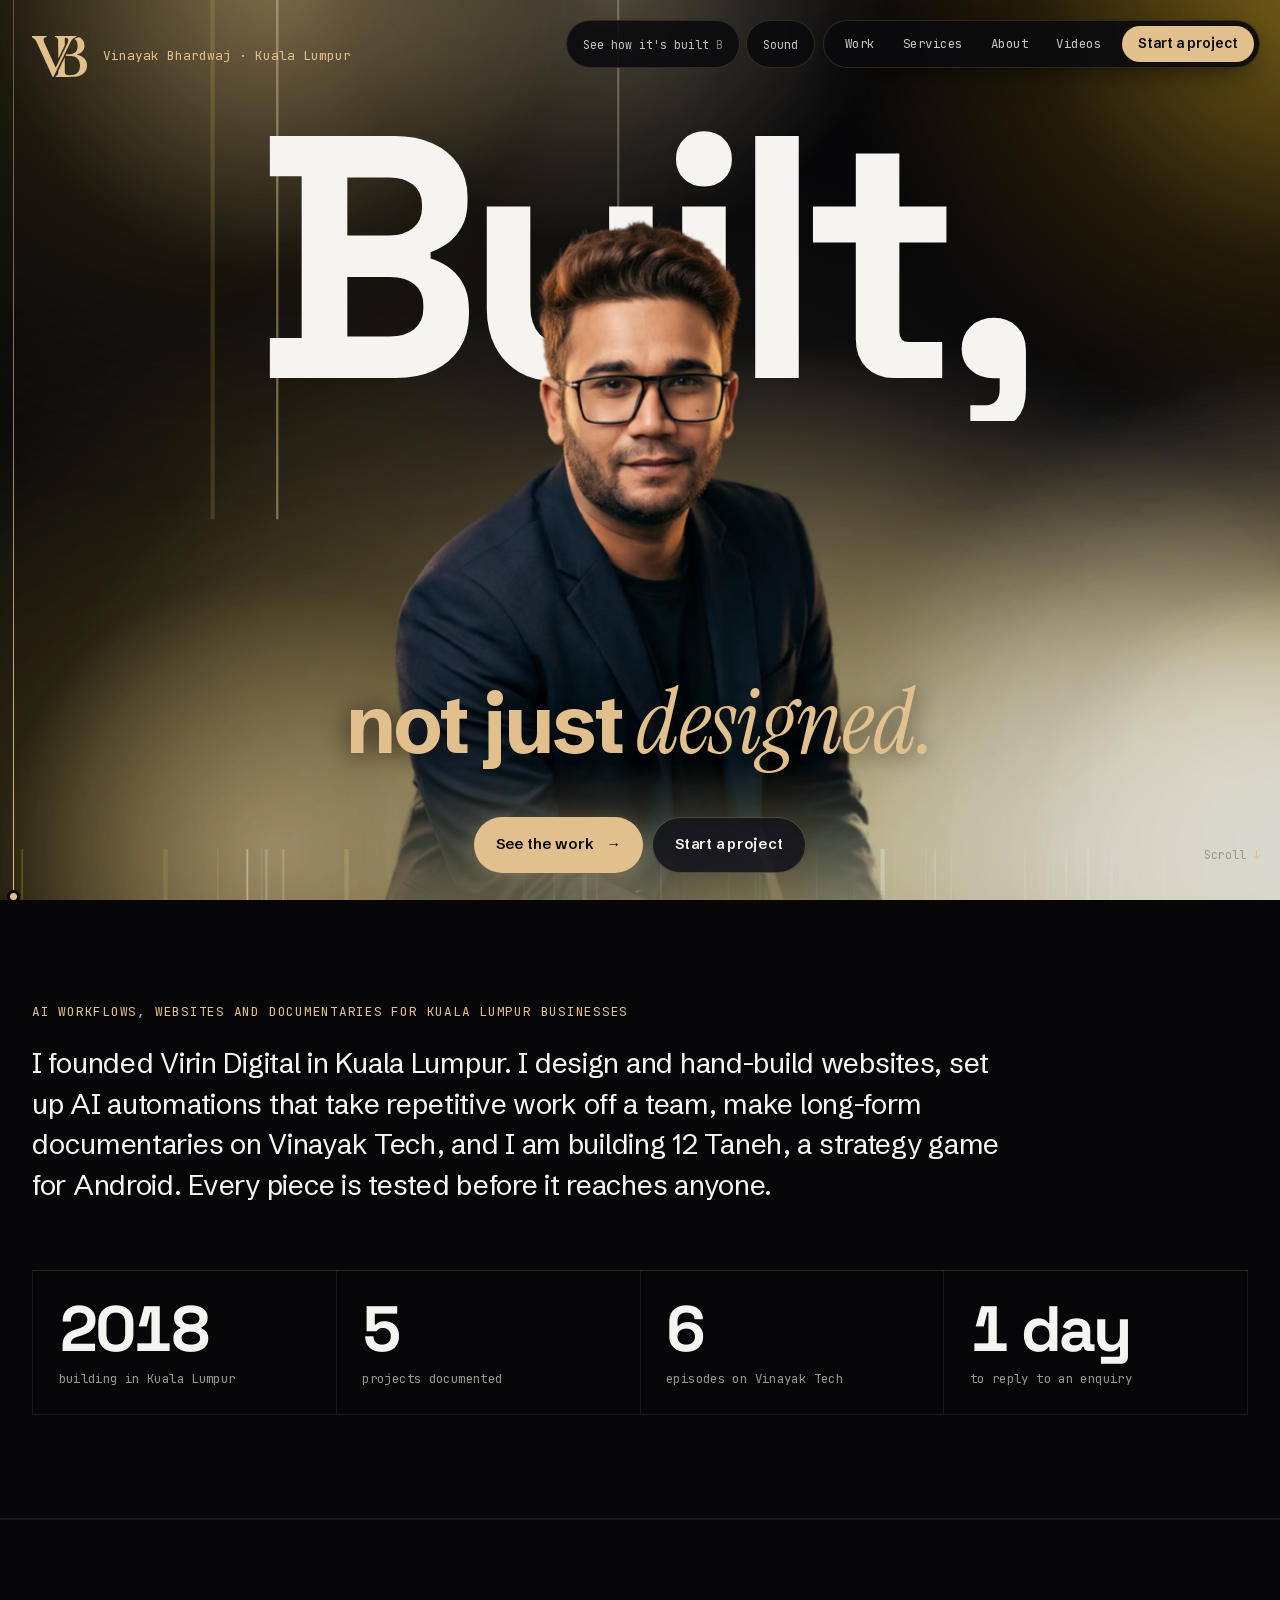
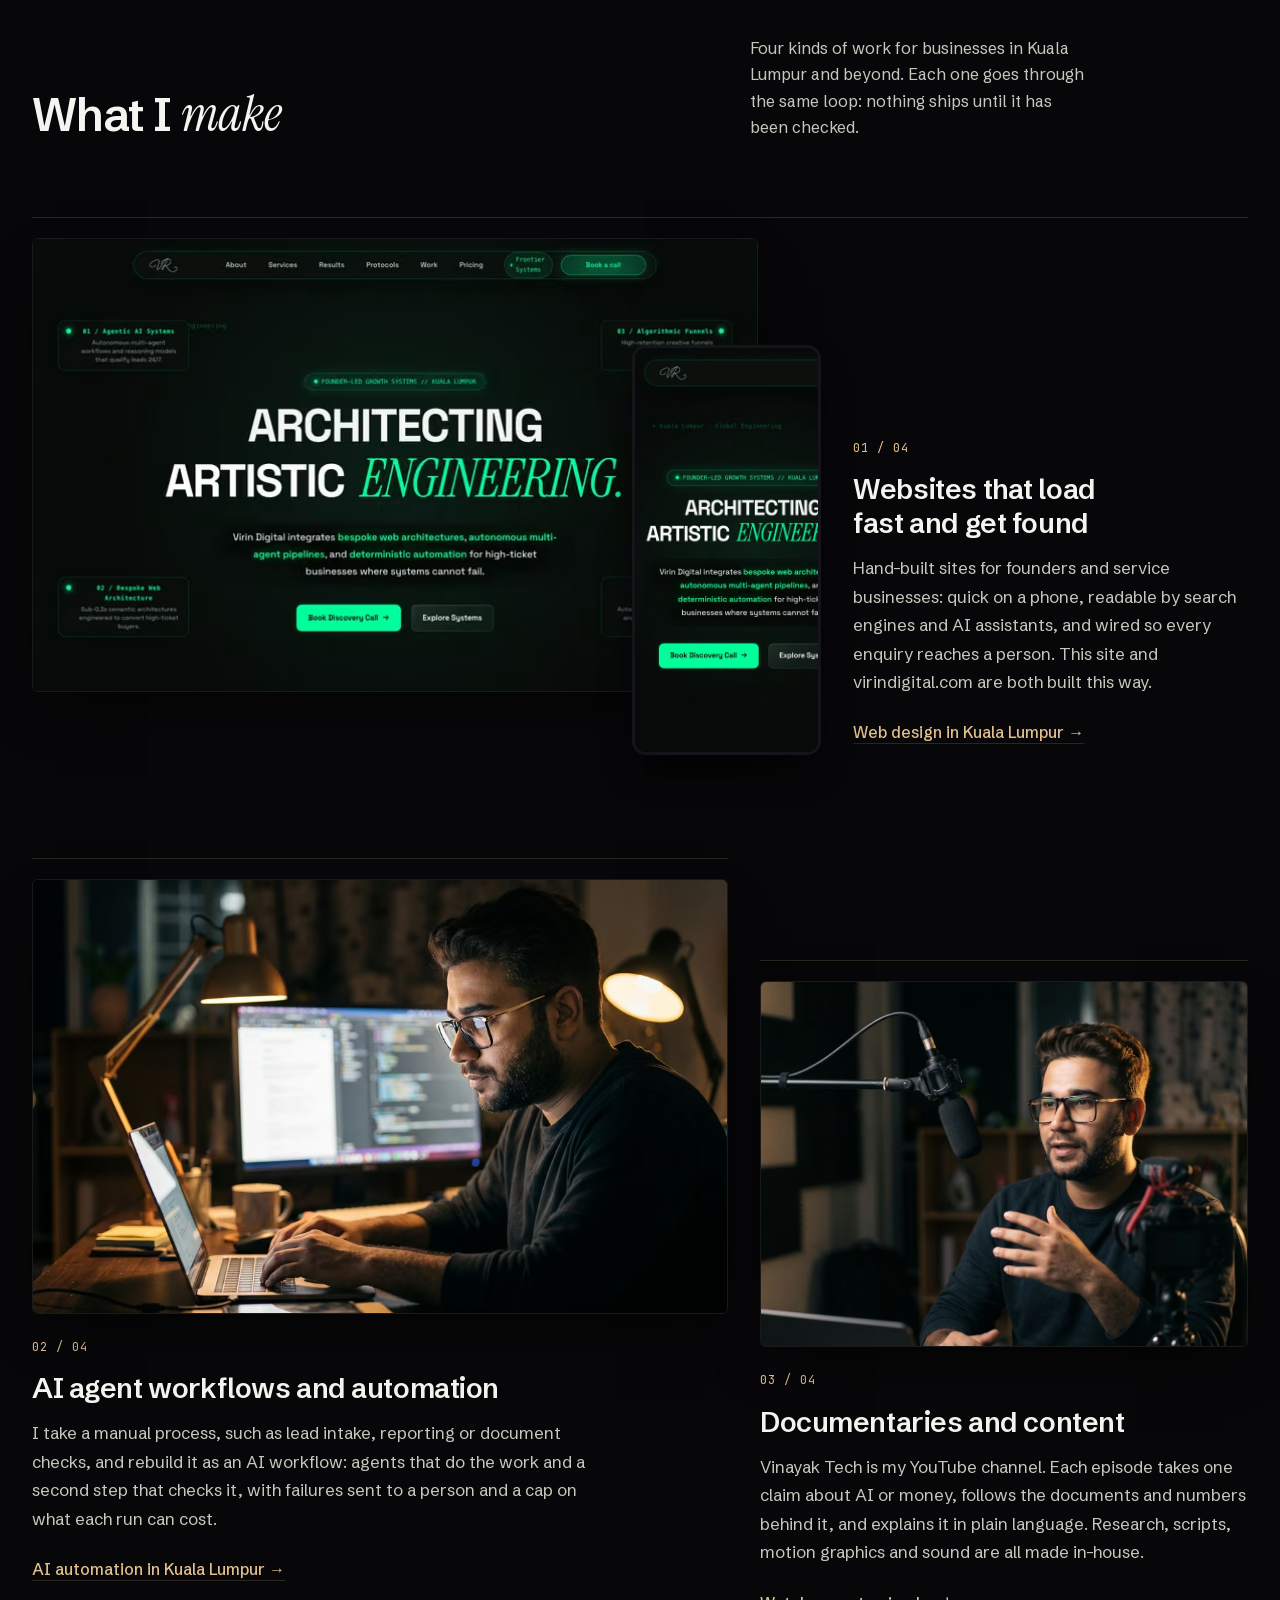
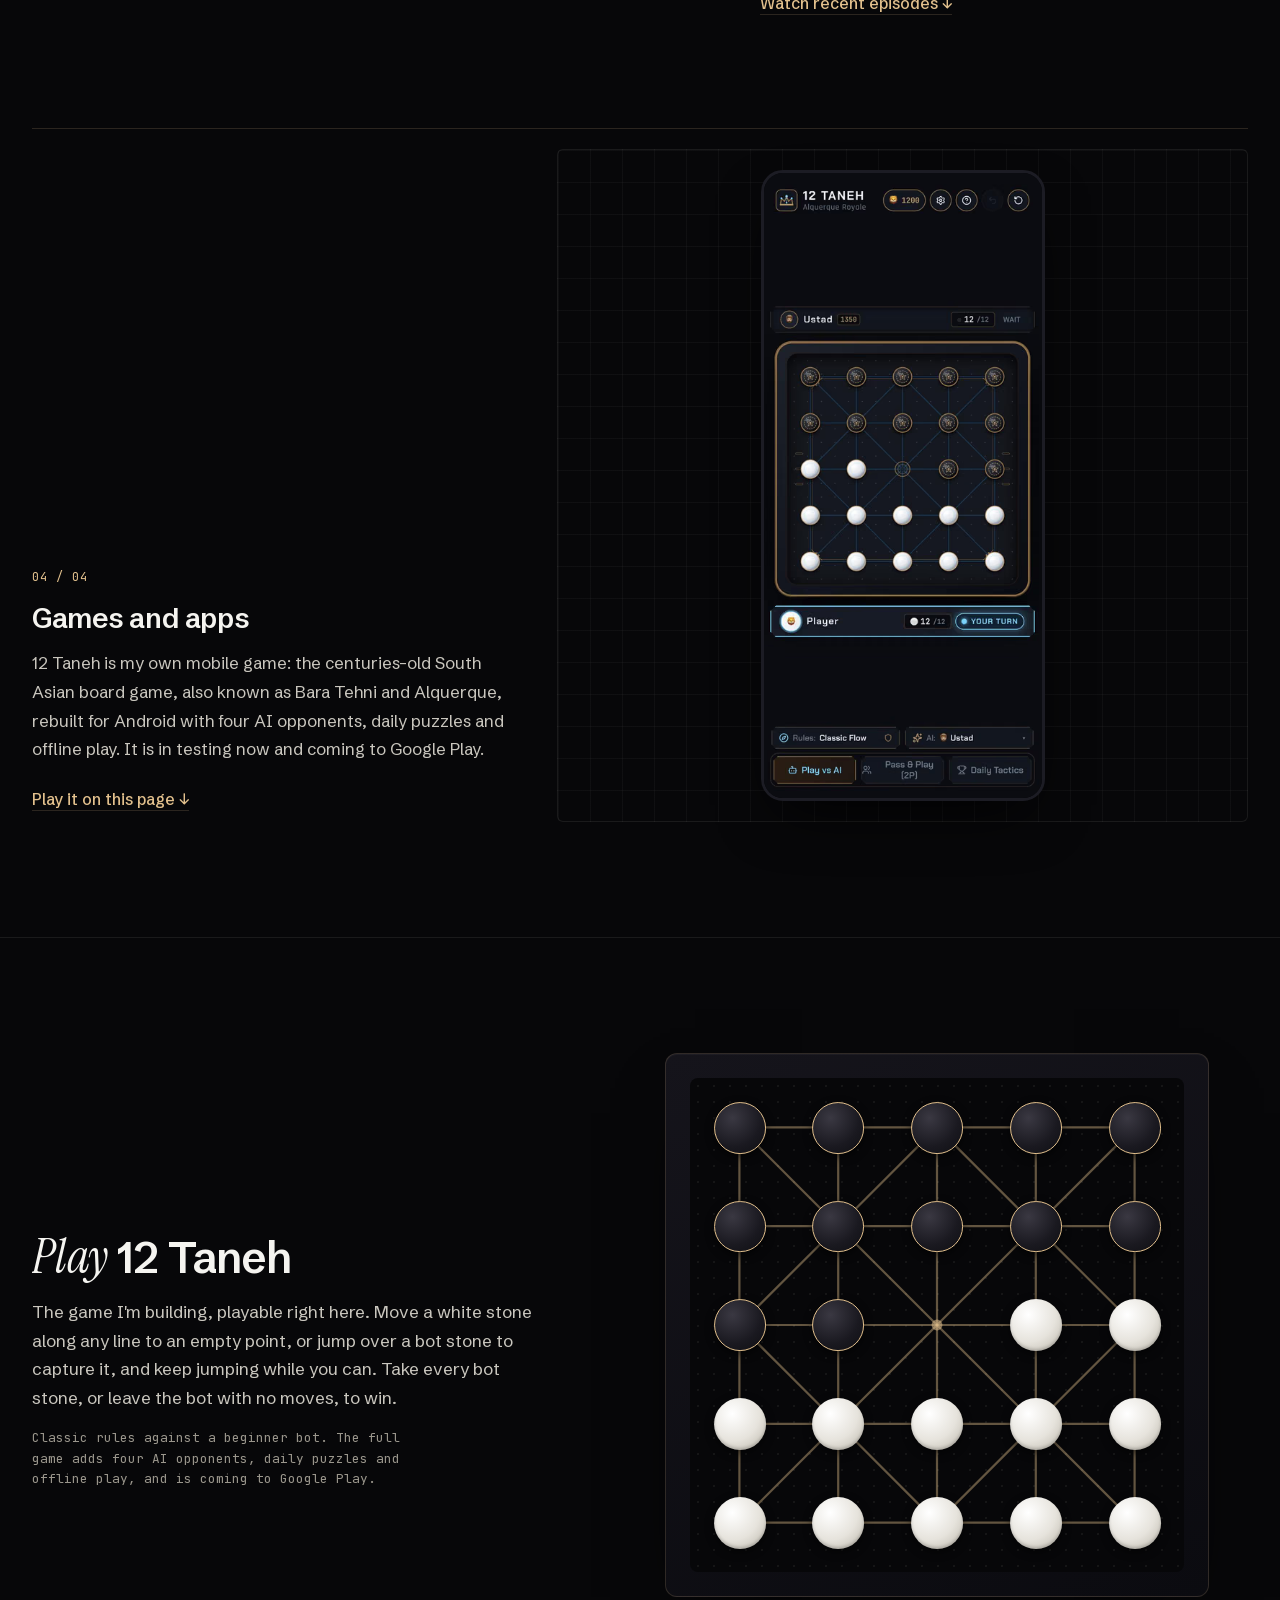
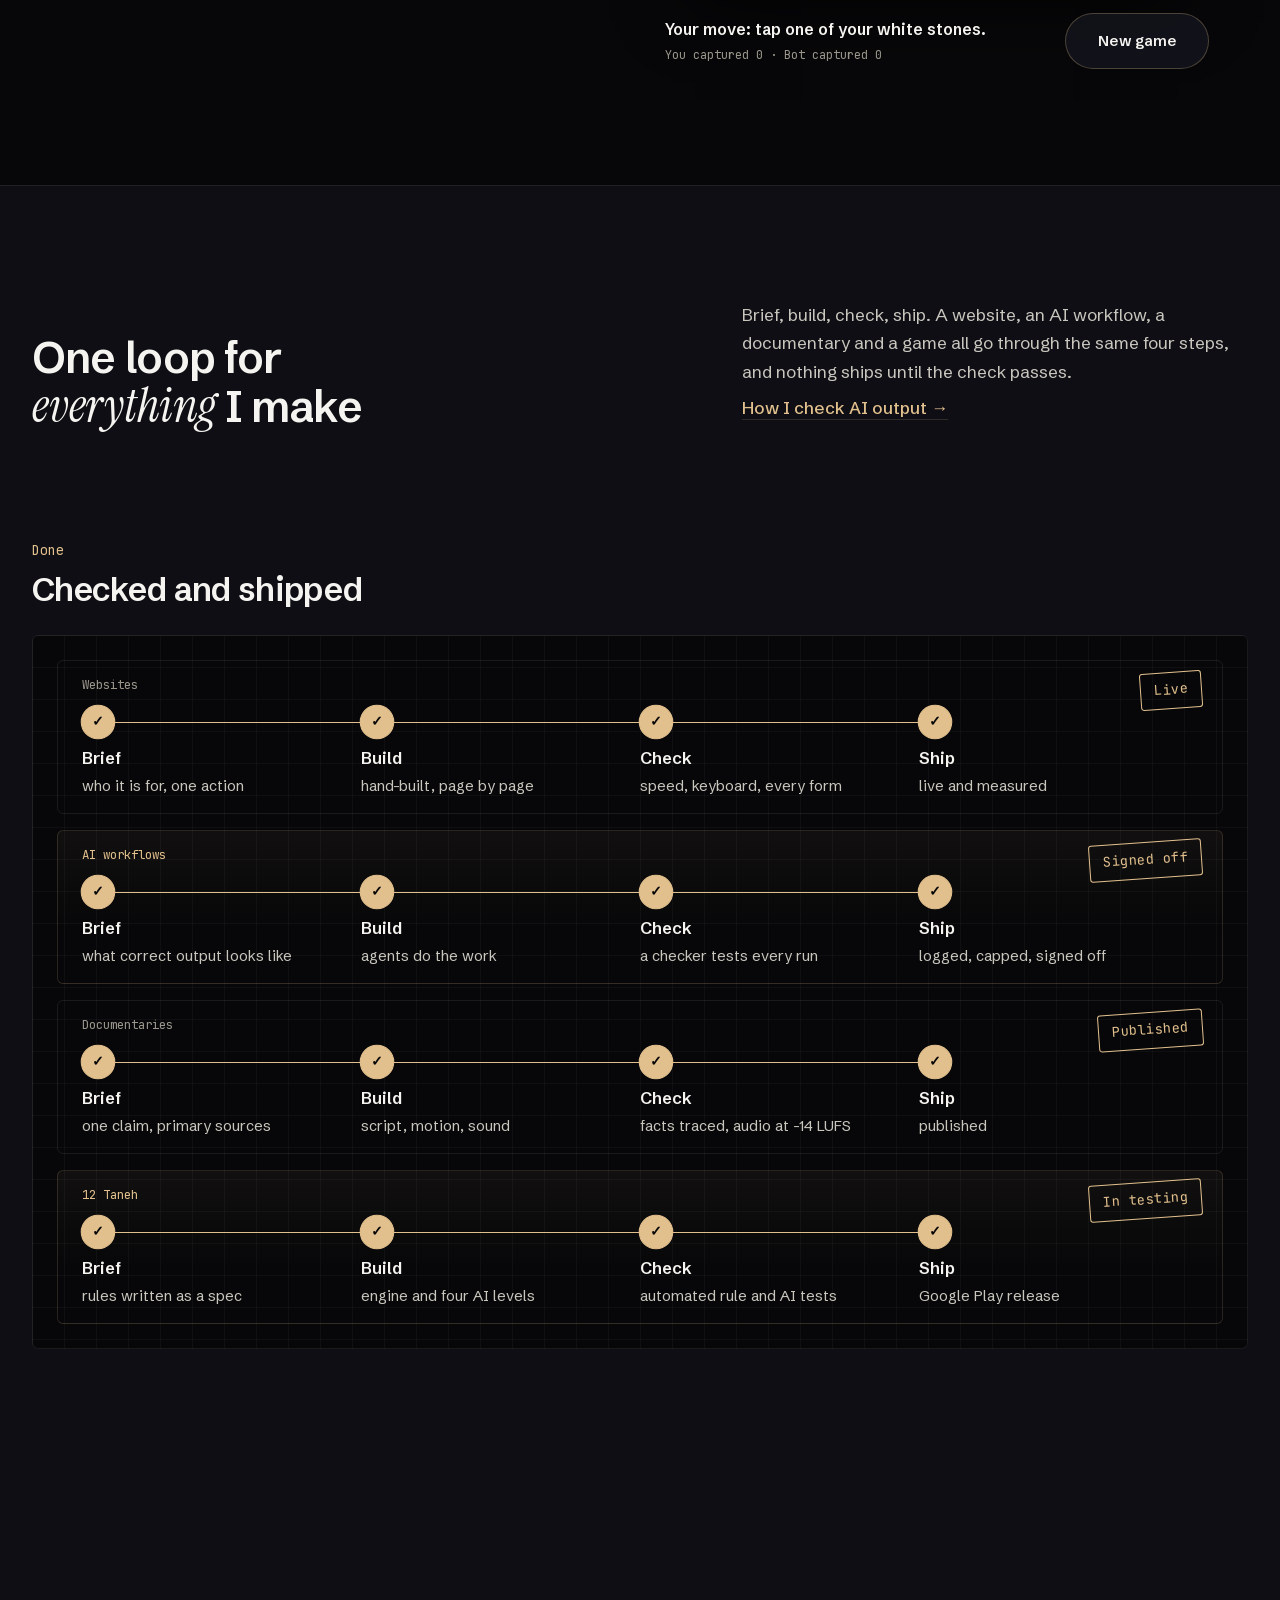
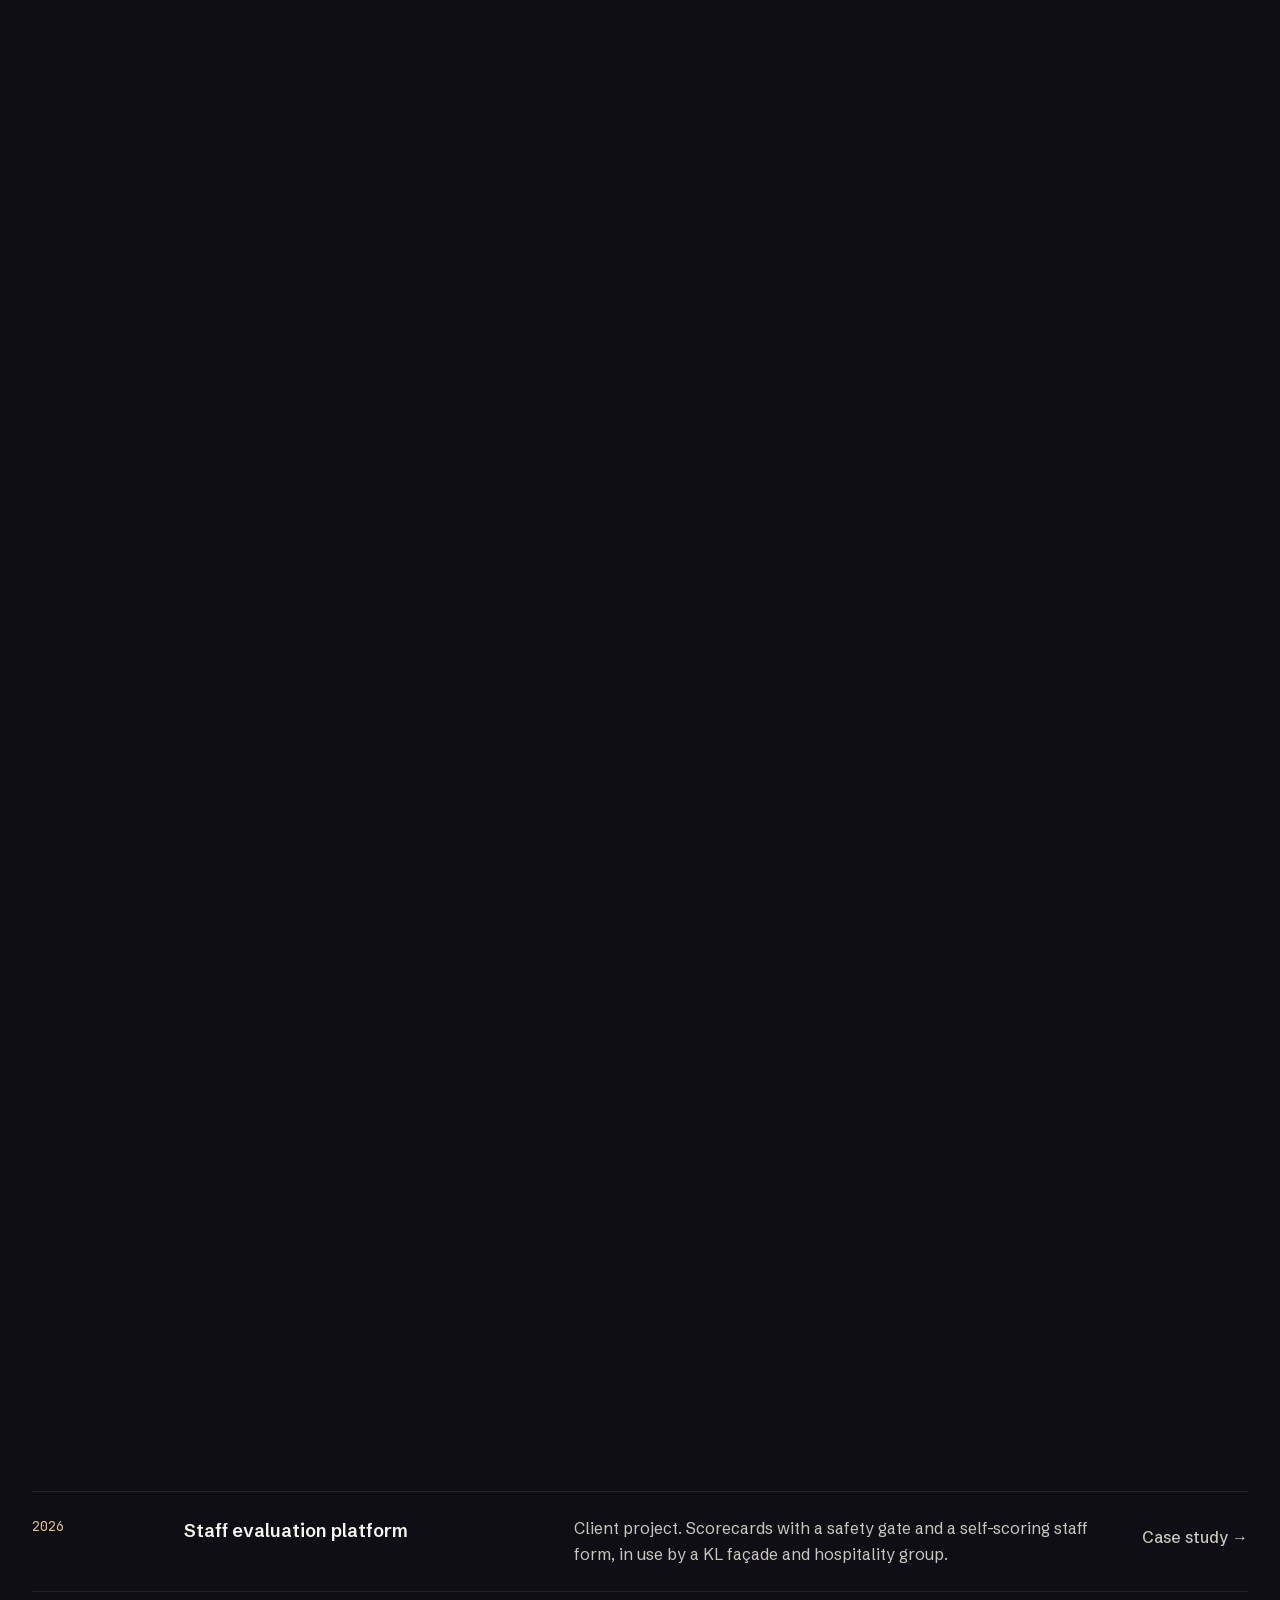
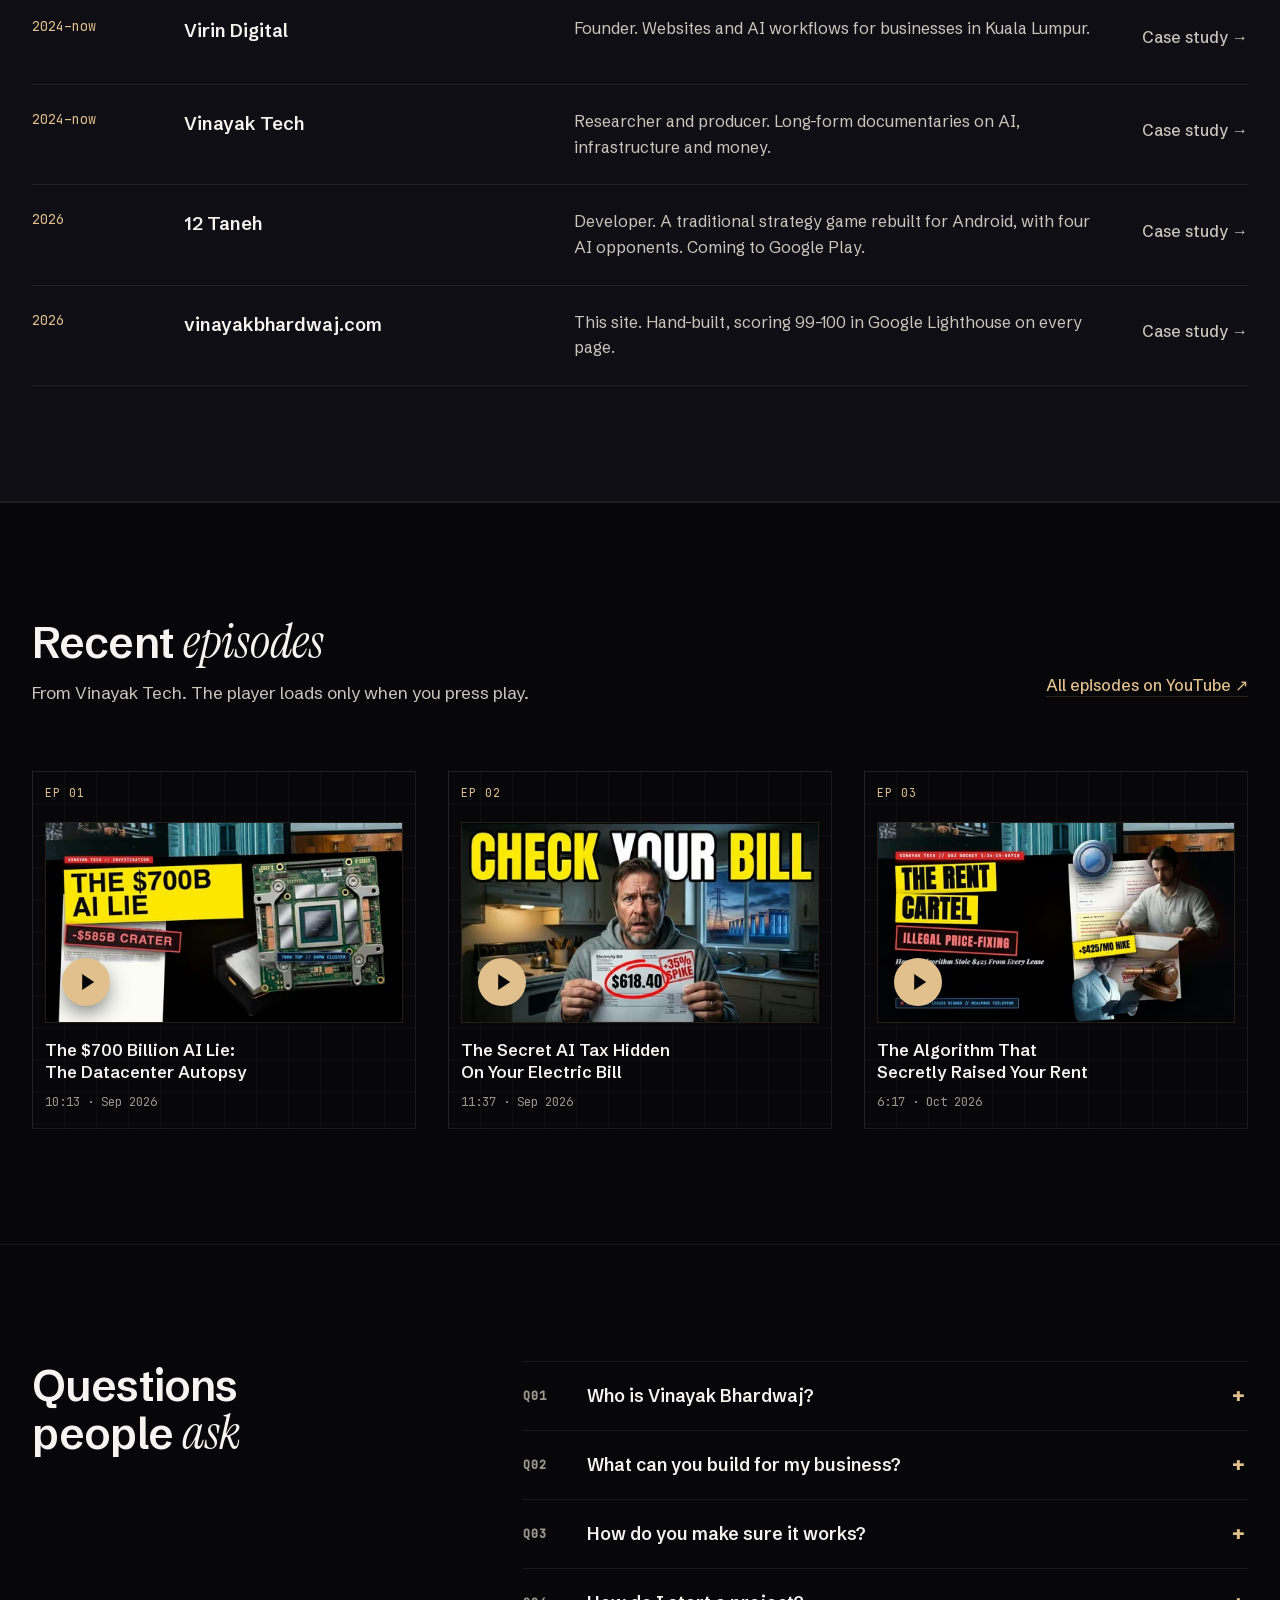
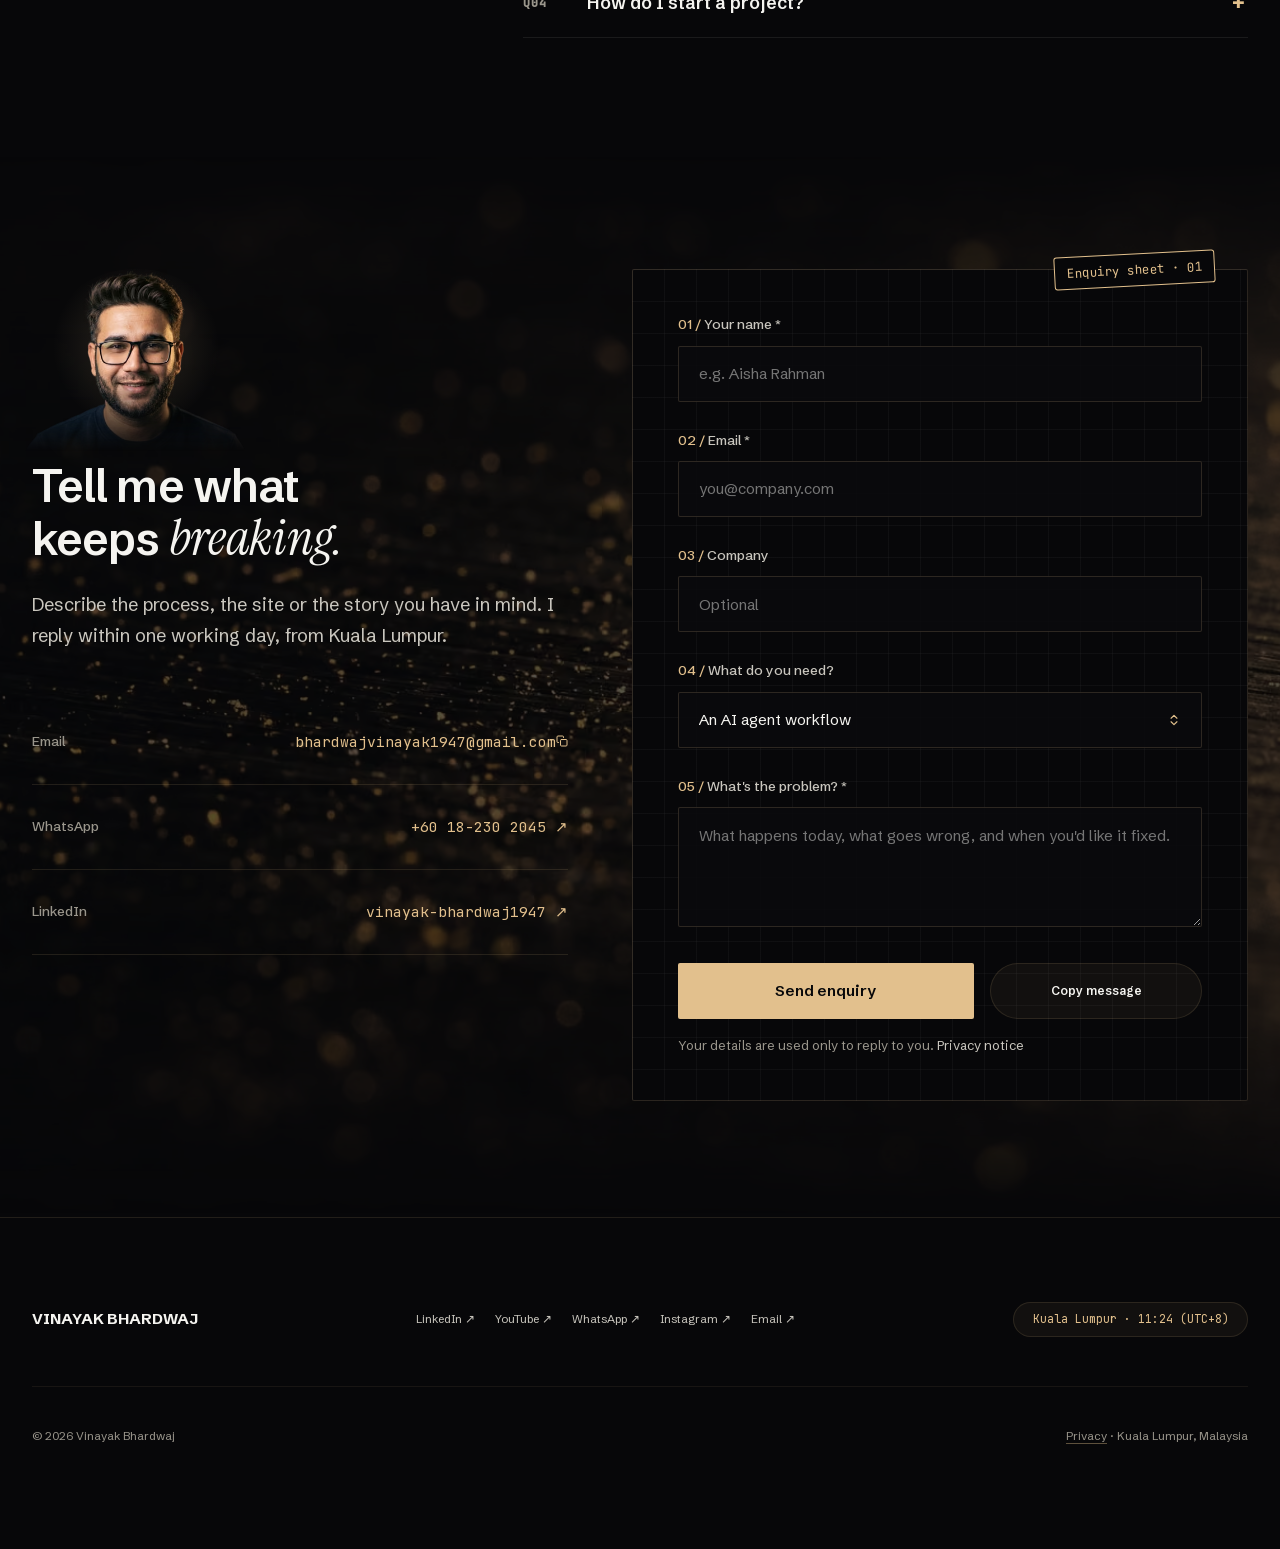
==== commit 04ef2408: "fix(tools): dock blueprint and sound in the header on desktop and in the menu below 1024px The fixed" ====
--- a/index.html
+++ b/index.html
@@ -322,7 +322,7 @@
           unicode-range: U+0020-007E, U+00A0, U+00A9, U+00B0, U+00B7, U+00D7, U+00E7, U+00E9, U+2013-2014, U+2018-201D, U+2022, U+2026, U+2190-2193, U+2197;
         }
     </style>
-    <link rel="stylesheet" href="css/site.css?v=18.0">
+    <link rel="stylesheet" href="css/site.css?v=18.1">
 </head>
 <body>
     <a class="skip-link" href="#main-content">Skip to content</a>
@@ -852,7 +852,7 @@
     </div>
     <script src="js/gold-particles.js?v=5.4" defer></script>
     <script src="js/lenis.min.js?v=1.1.20" defer></script>
-    <script src="js/main.js?v=9.2" defer></script>
+    <script src="js/main.js?v=9.3" defer></script>
     <script src="js/elevation.js?v=6.3" defer></script>
     <script src="js/taneh-demo.js?v=1.2" defer></script>
 
--- a/css/site.css
+++ b/css/site.css
@@ -1,2 +1,2 @@
 /* site.css: generated by tools/build-css.sh from css/styles.css + css/elevation.css. Edit the sources, not this file. */
-@keyframes statusPulse{0%,to{opacity:1;transform:scale(1)}50%{opacity:.4;transform:scale(.85)}}@keyframes soundWave{0%{height:3px}to{height:10px}}@keyframes receiptFadeIn{0%{opacity:0;transform:translateY(12px) scale(.98)}to{opacity:1;transform:translateY(0) scale(1)}}@keyframes pulseOrbitHint{0%,to{opacity:.75;transform:scale(1)}50%{opacity:1;transform:scale(1.03);border-color:var(--gold-primary)}}@keyframes marqueeScroll{0%{transform:translateX(0)}to{transform:translateX(-50%)}}@keyframes marqueeScrollReverse{0%{transform:translateX(-50%)}to{transform:translateX(0)}}@keyframes beaconPulse{0%,to{box-shadow:0 0 12px rgba(226,192,141,.2)}50%{box-shadow:0 0 24px rgba(226,192,141,.5)}}@keyframes soundWavePulse{0%{height:4px}50%{height:14px}to{height:6px}}@keyframes ev-develop{0%{opacity:0;transform:scale(1.04);filter:saturate(.2) brightness(.7)}to{opacity:1;transform:scale(1);filter:none}}@keyframes ev-vt-out{to{opacity:0;transform:translateY(-1.5%)}}@keyframes ev-vt-in{0%{opacity:0;transform:translateY(2%)}}@keyframes ev-rise{0%{transform:translateY(108%)}}@keyframes ev-drift{to{transform:translateY(14%)}}@keyframes ev-stamp{0%{opacity:0;transform:rotate(-3deg) scale(1.4)}}@keyframes ev-char-rise{0%{transform:translateY(105%)}}@keyframes ev-figure-in{0%{opacity:0;transform:translateY(4%) scale(1.03);filter:blur(10px) brightness(.6)}}@keyframes ev-word-in{0%{opacity:0;transform:translateY(.4em);filter:blur(6px)}}@keyframes ev-back-lift{to{transform:translateY(-28%);opacity:.25}}@keyframes ev-figure-sink{to{transform:translateX(-50%) translateY(10%)}}@keyframes ev-thread-fill{0%{transform:scaleY(0)}to{transform:scaleY(1)}}@keyframes ev-thread-head{to{transform:translateY(calc(100vh - 7px))}}@keyframes ev-vt-dim{to{opacity:.35;filter:brightness(.6)}}@keyframes ev-vt-wipe{0%{clip-path:inset(0 100%0 0)}to{clip-path:inset(0 0 0 0)}}@keyframes ev-cover-fade-up{0%{opacity:0;transform:translate(-50%,.6rem)}}:root{--bg-void:#070709;--bg-surface:#0E0E14;--bg-surface-elevated:#14141A;--bg-glass:rgba(14, 14, 20, 0.72);--bg-glass-card:rgba(18, 18, 26, 0.65);--bg-glass-hover:rgba(26, 26, 36, 0.85);--gold-foil:#E2C08D;--gold-light:#F5F4F0;--gold-primary:#E2C08D;--gold-amber:#E2C08D;--gold-deep:#E2C08D;--gold-glow:rgba(226, 192, 141, 0.22);--gold-glow-strong:rgba(226, 192, 141, 0.45);--border-hairline:rgba(226, 192, 141, 0.12);--border-gold:rgba(226, 192, 141, 0.28);--border-gold-active:rgba(226, 192, 141, 0.65);--text-primary:#F5F4F0;--text-secondary:#C9C6BE;--text-muted:#9A968C;--text-gold:#E2C08D;--status-active:#E2C08D;--status-active-glow:transparent;--font-display:'Space Grotesk', 'Schibsted Grotesk', -apple-system, sans-serif;--font-body:'Schibsted Grotesk', -apple-system, BlinkMacSystemFont, 'Segoe UI', sans-serif;--font-mono:'JetBrains Mono', 'Space Mono', monospace;--max-width:1400px;--nav-height:72px;--radius-sm:8px;--radius-md:16px;--radius-lg:28px;--radius-pill:9999px;--transition-fast:0.2s cubic-bezier(0.16, 1, 0.3, 1);--transition-smooth:0.4s cubic-bezier(0.16, 1, 0.3, 1);--transition-luxury:0.7s cubic-bezier(0.16, 1, 0.3, 1)}*,::after,::before{box-sizing:border-box;margin:0;padding:0}body,html{background-color:var(--bg-void);color:var(--text-primary);font-family:var(--font-body)}html{font-size:16px;line-height:1.6;-webkit-font-smoothing:antialiased;-moz-osx-font-smoothing:grayscale;text-rendering:optimizeLegibility;overflow-x:clip;scroll-padding-top:calc(var(--nav-height) + 1.5rem)}body{min-height:100vh;position:relative;overflow-x:visible}body.modal-open{overflow:hidden}a{color:inherit;text-decoration:none;transition:color var(--transition-fast)}button{cursor:pointer;font-family:inherit;border:0;background:0 0}img{max-width:100%;display:block}::selection{background-color:var(--gold-primary)}::-webkit-scrollbar{width:6px}::-webkit-scrollbar-track{background:var(--bg-void)}::-webkit-scrollbar-thumb{background:rgba(226,192,141,.25);border-radius:var(--radius-pill)}::-webkit-scrollbar-thumb:hover{background:rgba(226,192,141,.5)}.container{width:100%;max-width:var(--max-width);margin:0 auto;padding:0 2rem}.site-header{position:fixed;top:1.5rem;left:0;width:100%;z-index:1000;pointer-events:none}.nav-container{margin:0 auto;padding:0 1.5rem}.nav-pill{padding:0 1.75rem;background:var(--bg-glass);backdrop-filter:blur(24px);-webkit-backdrop-filter:blur(24px);border:1px solid var(--border-hairline);border-radius:var(--radius-pill);box-shadow:0 10px 40px rgba(0,0,0,.4),0 1px 0 rgba(226,192,141,.1) inset;transition:border-color var(--transition-smooth)}.nav-pill:hover{border-color:var(--border-gold)}.nav-mobile-actions{align-items:center;gap:.65rem}.hero-title{font-family:var(--font-display);font-size:clamp(3.2rem,6.2vw,5.8rem);font-weight:800;line-height:.98;letter-spacing:-.02em;margin-bottom:1.75rem;text-transform:uppercase}.btn{display:inline-flex;align-items:center;justify-content:center;gap:.75rem;height:56px;padding:0 2rem;border-radius:var(--radius-pill);font-size:.92rem;font-weight:600;letter-spacing:.02em}.btn-primary-gold{background:var(--gold-foil);color:var(--bg-void);box-shadow:0 4px 25px rgba(226,192,141,.3)}.btn-primary-gold:hover{transform:translateY(-2px);box-shadow:0 8px 35px var(--gold-glow-strong)}.btn-secondary-glass{background:rgba(20,20,28,.6);backdrop-filter:blur(16px);border:1px solid var(--border-gold);color:var(--text-primary)}.btn-secondary-glass:hover{border-color:var(--gold-primary);background:rgba(226,192,141,.1);transform:translateY(-2px)}.arrow-glyph{display:inline-flex;align-items:center;justify-content:center;transition:transform var(--transition-fast)}.btn:hover .arrow-glyph{transform:translateX(4px)}.log-line{margin-bottom:.35rem}.log-line.gold{color:var(--gold-primary)}.contact-section{padding:8rem 0 10rem;position:relative;background:radial-gradient(circle at 50% 30%,rgba(24,20,14,.5) 0%,var(--bg-void) 70%)}.contact-layout{display:grid;grid-template-columns:1fr 1.15fr;gap:4rem;align-items:flex-start}.contact-info-col h2{font-size:clamp(2.4rem,4vw,3.6rem);line-height:1.15;margin-bottom:1.5rem}.contact-info-col p{color:var(--text-secondary);font-size:1.15rem;line-height:1.7;margin-bottom:3rem}.direct-channels{list-style:none;margin-bottom:2.5rem}.direct-channel-item{display:flex;align-items:center;justify-content:space-between;gap:1.5rem;padding:1.25rem 0;border-bottom:1px solid var(--border-hairline)}.channel-lbl,.channel-val{font-family:var(--font-mono)}.channel-lbl{font-size:.75rem;color:var(--text-muted);text-transform:uppercase;white-space:nowrap;flex-shrink:0;letter-spacing:.08em}.channel-val{font-size:.92rem;color:var(--gold-primary);text-decoration:none;text-align:right;transition:color var(--transition-fast),text-shadow var(--transition-fast)}.channel-val:hover{color:var(--gold-light);text-shadow:0 0 12px var(--gold-glow)}.contact-form-panel{padding:3.5rem;border-radius:var(--radius-lg);background:var(--bg-glass-card);backdrop-filter:blur(24px);border:1px solid var(--border-gold);box-shadow:0 20px 50px rgba(0,0,0,.6)}.form-group{margin-bottom:1.75rem}.form-label{display:block;font-family:var(--font-mono);font-size:.75rem;letter-spacing:.08em;color:var(--text-secondary);margin-bottom:.6rem}.form-input,.form-select,.form-textarea{width:100%;border-radius:var(--radius-sm);background:rgba(10,10,15,.8);border:1px solid var(--border-hairline);color:var(--text-primary);font-family:var(--font-body);font-size:.95rem;transition:border-color var(--transition-fast),box-shadow var(--transition-fast);outline:0;box-sizing:border-box}.form-input,.form-select{height:56px;min-height:56px;padding:0 1.25rem;line-height:54px}.form-select{-webkit-appearance:none;-moz-appearance:none;appearance:none;padding-right:3rem;cursor:pointer;background-color:rgba(10,10,15,.85);background-image:url("data:image/svg+xml,%3Csvg xmlns='http://www.w3.org/2000/svg' width='16' height='16' viewBox='0 0 24 24' fill='none' stroke='%23E2C08D' stroke-width='2' stroke-linecap='round' stroke-linejoin='round'%3E%3Cpath d='m7 15 5 5 5-5'/%3E%3Cpath d='m7 9 5-5 5 5'/%3E%3C/svg%3E");background-repeat:no-repeat;background-position:right 1.25rem center;background-size:14px 14px}.form-select option{background-color:#0e0e14;color:var(--text-primary);padding:.75rem 1rem}.form-input:focus,.form-select:focus,.form-textarea:focus{border-color:var(--gold-primary);box-shadow:0 0 15px rgba(226,192,141,.15)}.form-textarea{padding:1rem 1.25rem;min-height:120px;resize:vertical;line-height:1.6}.btn-submit-inquiry{width:100%;height:56px;border-radius:var(--radius-pill);background:var(--gold-foil);color:var(--bg-void);font-size:.95rem;font-weight:700;letter-spacing:.05em}.btn-submit-inquiry:hover{transform:translateY(-2px);box-shadow:0 8px 30px var(--gold-glow-strong)}.form-feedback{margin-top:1rem;font-family:var(--font-mono);font-size:.8rem;text-align:center}.form-feedback.error{color:#f87171}.form-feedback.success{color:var(--status-active)}.form-receipt-hud{background:rgba(8,8,12,.96);border:1px solid var(--gold-primary);box-shadow:0 16px 48px rgba(0,0,0,.75),0 0 28px rgba(226,192,141,.15);border-radius:var(--radius-md);padding:2.25rem;margin-top:1.5rem;animation:receiptFadeIn .5s cubic-bezier(.16,1,.3,1) forwards}.receipt-header{display:flex;justify-content:space-between;align-items:center;border-bottom:1px solid rgba(226,192,141,.2);padding-bottom:1.25rem;margin-bottom:1.5rem;flex-wrap:wrap;gap:.75rem}.receipt-badge{font-family:var(--font-mono);font-size:.72rem;font-weight:700;letter-spacing:.14em;color:var(--status-active);background:rgba(52,211,153,.1);border:1px solid rgba(52,211,153,.3);padding:.35rem .8rem;border-radius:var(--radius-sm);display:inline-flex;align-items:center;gap:.4rem}.receipt-summary{font-size:.95rem;line-height:1.6;color:var(--text-primary);margin-bottom:1.5rem}.receipt-actions{display:flex;gap:1rem;flex-wrap:wrap}.btn-receipt-action{display:inline-flex;align-items:center;justify-content:center;gap:.6rem;min-height:44px;padding:.85rem 1.5rem;font-family:var(--font-mono);font-size:.75rem;font-weight:700;letter-spacing:.12em;border-radius:var(--radius-sm);text-decoration:none;cursor:pointer;transition:all var(--transition-normal);box-sizing:border-box}.btn-receipt-action.gold{background:var(--gold-primary);color:var(--bg-void);border:1px solid var(--gold-primary)}.btn-receipt-action.gold:hover{background:var(--gold-light);box-shadow:0 0 20px rgba(226,192,141,.4);transform:translateY(-2px)}.btn-receipt-action.glass{background:rgba(255,255,255,.05);color:var(--text-primary);border:1px solid var(--border-hairline)}.btn-receipt-action.glass:hover{background:rgba(255,255,255,.1);border-color:var(--gold-primary);transform:translateY(-2px)}.site-footer{padding:5rem 0 6.5rem;border-top:1px solid var(--border-hairline);background:var(--bg-void);position:relative;z-index:10}.footer-top{display:flex;justify-content:space-between;align-items:center;gap:1.5rem;padding-bottom:2.75rem;border-bottom:1px solid rgba(226,192,141,.08);margin-bottom:2.5rem;flex-wrap:nowrap}.footer-brand{font-family:var(--font-display);font-size:.95rem;font-weight:700;letter-spacing:.06em;color:var(--text-primary);white-space:nowrap;flex-shrink:0}.footer-socials{display:flex;align-items:center;justify-content:center;gap:1.25rem;flex-wrap:nowrap;flex-shrink:0}.footer-social-link{letter-spacing:.08em;color:var(--text-secondary);text-decoration:none;transition:color var(--transition-fast),text-shadow var(--transition-fast);min-height:38px;display:inline-flex;white-space:nowrap}.footer-social-link:hover{color:var(--gold-light);text-shadow:0 0 12px var(--gold-glow)}.footer-bottom,.footer-clock,.footer-social-link{align-items:center;font-family:var(--font-mono);font-size:.72rem}.footer-clock{color:var(--gold-primary);padding:.45rem 1.15rem;border-radius:var(--radius-pill);background:rgba(226,192,141,.05);border:1px solid var(--border-hairline);white-space:nowrap;flex-shrink:0;display:inline-flex;letter-spacing:.04em}.footer-bottom{display:flex;justify-content:space-between;color:var(--text-muted);letter-spacing:.06em;gap:1.5rem}@media (max-width:1240px){.footer-top{display:grid;grid-template-columns:1fr auto;row-gap:1.5rem;column-gap:1.5rem;align-items:center}.footer-brand{grid-column:1;justify-self:start}.footer-clock{grid-column:2;justify-self:end}.footer-socials{grid-column:1/-1;justify-self:start;flex-wrap:wrap;gap:.75rem 1.35rem}}@media (max-width:768px){.site-footer{padding:4rem 0 4.5rem}.footer-top{display:flex;flex-direction:column;align-items:flex-start;gap:1.35rem;padding-bottom:2rem}.footer-brand{white-space:normal;font-size:.9rem}.footer-socials{flex-wrap:wrap;gap:.65rem 1.15rem}.footer-clock{font-size:.68rem;padding:.4rem .9rem}.footer-bottom{flex-direction:column;align-items:flex-start;gap:.75rem}}.btn:active,button:active{transform:scale(.982);transition:transform .08s ease-out}.mobile-menu-toggle{display:none;gap:6px;min-height:44px;background:0 0;cursor:pointer}.mobile-menu-toggle:hover{background:rgba(226,192,141,.08)}.hamburger-line{width:20px;height:1.5px;background:var(--gold-light);border-radius:2px;transition:transform .3s cubic-bezier(.16,1,.3,1),opacity .3s ease}.mobile-menu-overlay{position:fixed;inset:0;width:100vw;height:100vh;background:rgba(7,7,9,.97);z-index:10000;opacity:0;visibility:hidden;pointer-events:none;transition:opacity .4s cubic-bezier(.16,1,.3,1),visibility .4s;overflow-y:auto}.mobile-menu-overlay.active{opacity:1;visibility:visible;pointer-events:auto}.mobile-menu-header,.mobile-menu-inner{display:flex;justify-content:space-between}.mobile-menu-inner{padding:1.5rem 1.5rem 2.5rem;flex-direction:column}.mobile-menu-header{align-items:center;padding-bottom:1.5rem}.mobile-menu-close-btn{border-radius:50%;border:1px solid var(--border-hairline);background:rgba(226,192,141,.05);font-size:1.1rem;display:flex;align-items:center;justify-content:center;cursor:pointer;transition:var(--transition-fast)}.mobile-menu-close-btn:hover{background:rgba(226,192,141,.15)}.mobile-nav-list{display:flex;flex-direction:column;gap:.5rem;padding:2rem 0}.mobile-nav-item{display:flex;align-items:baseline;gap:1.25rem;padding:.85rem 0;text-decoration:none;border-bottom:1px solid rgba(226,192,141,.06);transform:translateY(16px);opacity:0;transition:opacity .35s cubic-bezier(.16,1,.3,1),transform .35s cubic-bezier(.16,1,.3,1),color .2s}.mobile-menu-overlay.active .mobile-nav-item{transform:translateY(0);opacity:1}.mobile-menu-overlay.active .mobile-nav-item:nth-child(1){transition-delay:.06s}.mobile-menu-overlay.active .mobile-nav-item:nth-child(2){transition-delay:.1s}.mobile-menu-overlay.active .mobile-nav-item:nth-child(3){transition-delay:.14s}.mobile-menu-overlay.active .mobile-nav-item:nth-child(4){transition-delay:.18s}.mobile-menu-overlay.active .mobile-nav-item:nth-child(5){transition-delay:.22s}.mobile-menu-overlay.active .mobile-nav-item:nth-child(6){transition-delay:.26s}.mobile-nav-label{font-size:1.45rem;color:var(--text-primary)}.mobile-nav-item:hover .mobile-nav-label{color:var(--gold-primary)}.mobile-menu-footer{padding-top:1.5rem;border-top:1px solid var(--border-hairline);display:flex;flex-direction:column;gap:1.25rem}.mobile-meta-text{font-family:var(--font-mono);font-size:.72rem;color:var(--text-muted);letter-spacing:.1em}.mobile-social-strip{display:flex;align-items:center;justify-content:space-between;gap:.5rem;flex-wrap:wrap}.mobile-social-link{font-family:var(--font-mono);font-size:.72rem;letter-spacing:.12em;color:var(--gold-primary);text-decoration:none;min-height:44px;display:inline-flex;align-items:center;padding:.35rem .65rem;border-radius:var(--radius-sm);background:rgba(226,192,141,.05);border:1px solid var(--border-hairline);transition:all var(--transition-fast)}.mobile-social-link:active,.mobile-social-link:hover{color:var(--gold-light);background:rgba(226,192,141,.15);border-color:var(--border-gold)}.mobile-cta-btn{width:100%;text-align:center;justify-content:center;padding:1rem 1.5rem}.form-actions-row{display:grid;grid-template-columns:1.4fr 1fr;gap:1rem;margin-top:.5rem}.btn-copy-brief{display:inline-flex;align-items:center;justify-content:center;padding:1.15rem 1.5rem;background:rgba(226,192,141,.05);border:1px solid var(--border-hairline);color:var(--gold-light);font-family:var(--font-mono);font-size:.75rem;font-weight:500;letter-spacing:.1em;border-radius:var(--radius-pill);cursor:pointer}.btn-copy-brief:hover{border-color:var(--border-gold);background:rgba(226,192,141,.12);color:var(--text-primary)}@media (max-width:640px){.form-actions-row{grid-template-columns:1fr}}.subpage-stage{position:relative;padding-top:calc(var(--nav-height) + 5rem);padding-bottom:8rem;overflow:hidden}@media (max-width:1200px){.contact-layout{grid-template-columns:1fr}}@media (max-width:768px){.contact-form-panel{backdrop-filter:none!important;-webkit-backdrop-filter:none!important;background:rgba(14,14,20,.95)}.nav-pill{padding:0 1rem;height:56px;justify-content:space-between}.mobile-menu-toggle{display:flex}.hero-title{font-size:clamp(2.2rem,7.5vw,2.8rem)}.btn{width:100%}.contact-section{padding:3.75rem 0 5rem}.contact-form-panel{padding:1.75rem 1.25rem}.direct-channels{margin-bottom:2rem}.direct-channel-item{flex-direction:column;align-items:flex-start;gap:.35rem;padding:.85rem 0}.channel-lbl{font-size:.68rem;letter-spacing:.08em}.channel-val{text-align:left;word-break:break-word;font-size:.88rem;line-height:1.4;max-width:100%}.contact-info-col p{font-size:1rem;margin-bottom:2rem}}@media (max-width:480px){.container{padding:0 1rem}.nav-pill{padding:0 .85rem}.hero-title{font-size:2.2rem}}a:focus-visible,button:focus-visible,input:focus-visible,select:focus-visible,textarea:focus-visible{box-shadow:0 0 15px var(--gold-glow-strong)!important}.command-hud,.command-hud-overlay{position:fixed;opacity:0;visibility:hidden;pointer-events:none}.command-hud-overlay{inset:0;background:rgba(7,7,9,.85);backdrop-filter:blur(18px);-webkit-backdrop-filter:blur(18px);z-index:10001;transition:opacity .3s ease,visibility .3s}.command-hud-overlay.active,.command-hud.active{opacity:1;visibility:visible;pointer-events:auto}.command-hud{top:50%;left:50%;transform:translate(-50%,-50%) scale(.96);z-index:10002;width:90%;max-width:580px;transition:transform .3s cubic-bezier(.16,1,.3,1),opacity .3s ease,visibility .3s}.command-hud.active{transform:translate(-50%,-50%) scale(1)}.command-hud-card{background:rgba(14,14,22,.96);border:1px solid var(--border-gold);border-radius:var(--radius-md);padding:2rem;box-shadow:0 25px 60px rgba(0,0,0,.7),0 0 30px rgba(226,192,141,.15)}.hud-header{display:flex;justify-content:space-between;align-items:center;padding-bottom:1.25rem;border-bottom:1px solid var(--border-hairline);margin-bottom:1.5rem}.hud-title{font-family:var(--font-mono);font-size:.75rem;font-weight:700;color:var(--gold-light);letter-spacing:.12em}.hud-close-btn,.hud-item kbd{align-items:center;justify-content:center;color:var(--gold-light)}.hud-close-btn{width:32px;height:32px;border-radius:50%;border:1px solid var(--border-hairline);background:0 0;font-size:1rem;cursor:pointer;display:flex;transition:var(--transition-fast)}.hud-close-btn:hover{border-color:var(--border-gold);background:rgba(226,192,141,.15)}.hud-grid{display:grid;grid-template-columns:repeat(2,1fr);gap:.85rem;margin-bottom:1.5rem}.hud-item{display:flex;align-items:center;gap:.75rem;padding:.6rem .85rem;background:rgba(8,8,12,.6);border:1px solid rgba(226,192,141,.08);border-radius:var(--radius-sm)}.hud-item kbd{display:inline-flex;min-width:24px;height:24px;padding:0 6px;background:rgba(226,192,141,.15);border:1px solid var(--border-gold);border-radius:4px;font-family:var(--font-mono);font-size:.7rem;font-weight:700;box-shadow:0 2px 0 rgba(0,0,0,.4)}.hud-item span{font-family:var(--font-body);font-size:.8rem;color:var(--text-primary)}@media (max-width:640px){.hud-grid{grid-template-columns:1fr}}.world-clock{font-variant-numeric:tabular-nums lining-nums}@media (prefers-reduced-motion:reduce){*,::after,::before{animation-duration:.001ms!important;animation-iteration-count:1!important;transition-duration:.001ms!important;scroll-behavior:auto!important;cursor:auto!important}}:root{--ev-ink:#F5F4F0;--ev-ink-2:#C9C6BE;--ev-ink-3:#9A968C;--ev-line:rgba(226, 192, 141, 0.16);--ev-line-soft:rgba(245, 244, 240, 0.08);--ev-gold:#E2C08D;--ev-panel:#0E0E14;--ev-radius:6px;--ev-ease:cubic-bezier(0.16, 1, 0.3, 1);--ev-gutter:max(1.25rem, env(safe-area-inset-left, 0px));--ev-section-pad:clamp(4.5rem, 9vw, 8rem)}.mobile-nav-label{text-transform:none}.ev-section-head{display:flex;flex-direction:column;gap:1rem;max-width:46rem;margin-bottom:clamp(2.5rem,5vw,4rem)}.ev-section-head h2{font-family:var(--font-body);font-weight:600;font-size:clamp(1.85rem,3.4vw,2.85rem);line-height:1.12;letter-spacing:-.02em;color:var(--ev-ink);text-transform:none;text-wrap:balance;margin:0}.ev-section-head p{color:var(--ev-ink-2);font-size:1.08rem;line-height:1.65;max-width:62ch;margin:0}.ev-head-row{flex-direction:row;align-items:flex-end;justify-content:space-between;max-width:none;flex-wrap:wrap;gap:1rem 2rem}.ev-head-row>div,.ev-hero-facts li{display:flex;flex-direction:column;gap:.75rem}.ev-link{display:inline-flex;align-items:center;min-height:44px;color:var(--ev-gold);font-weight:500;text-decoration:underline;text-decoration-color:var(--ev-line);text-underline-offset:.3em;transition:text-decoration-color .3s var(--ev-ease)}.ev-link:hover{text-decoration-color:var(--ev-gold)}.ev-hero{position:relative;isolation:isolate;min-height:min(100svh,980px);display:flex;align-items:center;padding:calc(var(--nav-height) + 3rem)0 4rem;overflow:hidden;background:var(--bg-void)}.ev-hero-dust{position:absolute;inset:0;width:100%;height:100%;pointer-events:none;-webkit-mask-image:linear-gradient(90deg,transparent 30%,#000 70%);mask-image:linear-gradient(90deg,transparent 30%,#000 70%)}.ev-kicker{font-family:var(--font-mono);font-size:.8rem;color:var(--ev-gold);margin:0}.ev-hero-title{font-size:clamp(2.5rem,5.4vw,4.75rem);color:var(--ev-ink);text-wrap:balance;margin:0}.ev-gold{color:var(--ev-gold)}.ev-hero-lede,.ev-row-copy p{color:var(--ev-ink-2);margin:0}.ev-hero-lede{font-size:clamp(1.05rem,1.4vw,1.2rem);line-height:1.65;max-width:52ch}.ev-hero-actions,.ev-hero-facts{display:flex;flex-wrap:wrap;gap:.75rem}.ev-hero-actions .btn,.ev-row-copy h3{font-family:var(--font-body);font-weight:600}.ev-hero-actions .btn{letter-spacing:0;text-transform:none;font-size:1rem}.ev-hero-facts{list-style:none;margin:.5rem 0 0;padding:1.25rem 0 0;border-top:1px solid var(--ev-line);gap:.75rem 2rem;color:var(--ev-ink-3);font-size:.9rem}.ev-hero-facts li{gap:.15rem}.ev-fact-val{font-family:var(--font-mono);font-size:.95rem;color:var(--ev-ink);font-variant-numeric:tabular-nums}@media (max-width:767px){.ev-hero{flex-direction:column;align-items:stretch;min-height:0;padding:0 0 3rem}.ev-hero-title{font-size:clamp(2.1rem,9.6vw,2.6rem)}.ev-hero-dust{-webkit-mask-image:linear-gradient(180deg,#000 0,transparent 55%);mask-image:linear-gradient(180deg,#000 0,transparent 55%)}.ev-hero-actions .btn{flex:1 1 100%;justify-content:center}.ev-hero-facts{gap:.75rem 1.25rem}}.ev-services,.ev-work{position:relative}.ev-route,.ev-services,.ev-videos,.ev-work{padding:var(--ev-section-pad)0}.ev-videos{position:relative}.ev-services{border-top:1px solid var(--ev-line-soft)}.ev-row{display:grid;grid-template-columns:minmax(0,1.25fr) minmax(0,1fr);gap:clamp(1.75rem,5vw,5rem);align-items:center}.ev-row+.ev-row{margin-top:clamp(3.5rem,8vw,7rem)}.ev-row-flip .ev-row-media{order:2}.ev-row-media{margin:0;position:relative;min-width:0}.ev-row-media img{width:100%;height:auto;aspect-ratio:4/3;object-fit:cover;border-radius:var(--ev-radius);border:1px solid var(--ev-line-soft);box-shadow:0 24px 60px -24px rgba(0,0,0,.8)}.ev-row-copy{display:flex;flex-direction:column;gap:1rem;min-width:0}.ev-row-copy h3{font-size:clamp(1.4rem,2.2vw,1.85rem);line-height:1.2;letter-spacing:-.015em;color:var(--ev-ink);text-wrap:balance;margin:0}.ev-row-copy p{font-size:1.05rem;line-height:1.7;max-width:58ch}.ev-device{padding:0 8% 8%0}.ev-device .ev-device-desktop{aspect-ratio:1440/900}.ev-device .ev-device-phone{position:absolute;right:0;bottom:0;width:24%;aspect-ratio:390/844;border-radius:14px;border:3px solid var(--bg-surface-elevated);box-shadow:0 18px 40px -12px rgba(0,0,0,.9)}@media (max-width:899px){.ev-row{grid-template-columns:1fr}.ev-row-flip .ev-row-media{order:0}}.ev-work{background:var(--ev-panel);border-block:1px solid var(--ev-line-soft)}.ev-loops{display:grid;gap:1.25rem;margin-bottom:clamp(3rem,6vw,5rem)}.ev-loop{border:1px solid var(--ev-line-soft);border-radius:var(--ev-radius);padding:1.5rem;min-width:0}.ev-loop-ai{border-color:var(--ev-line);background:linear-gradient(180deg,rgba(226,192,141,.05),transparent 70%)}.ev-loop-name{font-family:var(--font-mono);font-size:.78rem;color:var(--ev-ink-3);margin:0 0 1.25rem}.ev-loop-ai .ev-loop-name,.ev-rec-link:hover{color:var(--ev-gold)}.ev-loop ol{list-style:none;margin:0;padding:0;display:grid;grid-template-columns:repeat(5,minmax(0,1fr));counter-reset:step;position:relative}.ev-loop li{counter-increment:step;position:relative;padding:2.25rem 1rem 0 0;color:var(--ev-ink-3);font-size:.92rem;line-height:1.5}.ev-loop li::before{content:counter(step);position:absolute;top:0;left:0;width:1.6rem;height:1.6rem;display:grid;place-items:center;border-radius:50%;border:1px solid var(--ev-line);background:var(--bg-void);font-family:var(--font-mono);font-size:.72rem;color:var(--ev-ink-2);z-index:1}.ev-loop li::after{content:"";position:absolute;top:.8rem;left:1.6rem;right:0;height:1px;background:var(--ev-line)}.ev-loop li:last-child::after,.ev-route li:last-child::after{display:none}.ev-loop-ai li::before{color:var(--ev-gold);border-color:rgba(226,192,141,.45)}.ev-loop li span,.ev-records h3{font-weight:600;color:var(--ev-ink)}.ev-loop li span{display:block;font-size:1rem;margin-bottom:.2rem}@media (max-width:899px){.ev-loops{grid-template-columns:1fr 1fr;gap:.75rem}.ev-loop{padding:1.1rem}.ev-loop ol{grid-template-columns:1fr;gap:1.1rem}.ev-loop li{padding:0 0 0 2.4rem;font-size:.85rem}.ev-loop li::after{top:1.6rem;left:.8rem;right:auto;width:1px;height:calc(100% - .5rem)}.ev-loop li span{font-size:.95rem}}@media (max-width:479px){.ev-loops{grid-template-columns:1fr}}.ev-records{list-style:none;margin:0;padding:0;border-top:1px solid var(--ev-line-soft)}.ev-records li{display:grid;grid-template-columns:7.5rem minmax(0,1fr) auto;gap:.5rem 2rem;align-items:baseline;padding:1.5rem 0;border-bottom:1px solid var(--ev-line-soft)}.ev-rec-years{font-family:var(--font-mono);font-size:.85rem;color:var(--ev-gold);font-variant-numeric:tabular-nums}.ev-records h3{font-family:var(--font-body);font-size:1.15rem;margin:0 0 .3rem}.ev-records p{color:var(--ev-ink-2);margin:0;line-height:1.6;max-width:62ch}.ev-rec-link{color:var(--ev-ink-2);font-weight:500;min-height:44px;display:inline-flex;align-items:center;white-space:nowrap;transition:color .3s var(--ev-ease)}@media (max-width:699px){.ev-records li{grid-template-columns:1fr}}.ev-videos{border-top:1px solid var(--ev-line-soft)}.ev-video-grid{list-style:none;margin:0;padding:0;display:grid;grid-template-columns:repeat(3,minmax(0,1fr));gap:clamp(1.25rem,2.5vw,2rem)}.ev-video{display:flex;flex-direction:column;gap:.6rem;min-width:0}.ev-video iframe,.ev-video-btn{position:relative;display:block;width:100%;aspect-ratio:16/9;padding:0;border:1px solid var(--ev-line-soft);border-radius:var(--ev-radius);overflow:hidden;background:#000;cursor:pointer}.ev-video-btn img{width:100%;height:100%;object-fit:cover;transition:transform .6s var(--ev-ease),filter .6s var(--ev-ease)}.ev-video-btn:hover img{transform:scale(1.03);filter:brightness(.85)}.ev-play{position:absolute;left:1rem;bottom:1rem;width:3rem;height:3rem;border-radius:50%;background:var(--ev-gold);box-shadow:0 8px 24px -6px rgba(0,0,0,.8)}.ev-play::after{content:"";position:absolute;left:52%;top:50%;transform:translate(-40%,-50%);border-style:solid;border-width:.5rem 0 .5rem .8rem;border-color:transparent transparent transparent var(--bg-void)}.ev-contact .contact-info-col h2,.ev-video h3{font-family:var(--font-body);font-weight:600;text-wrap:balance}.ev-video h3{font-size:1.02rem;line-height:1.35;color:var(--ev-ink);margin:.35rem 0 0}.ev-video-meta{font-family:var(--font-mono);font-size:.78rem;color:var(--ev-ink-3);margin:0}@media (max-width:767px){.ev-video-grid{grid-template-columns:1fr}}.ev-contact{background:var(--bg-void);overflow:hidden;padding:var(--ev-section-pad)0}.ev-contact-texture{position:absolute;inset:0;background-image:image-set(url(../assets/media/texture-1800.avif)type("image/avif"),url(../assets/media/texture-1800.webp)type("image/webp"));background-size:cover;background-position:center;opacity:.32;-webkit-mask-image:linear-gradient(180deg,transparent,#000 30%,#000 70%,transparent);mask-image:linear-gradient(180deg,transparent,#000 30%,#000 70%,transparent);pointer-events:none}.ev-contact .container{position:relative}.ev-contact-portrait{width:7.5rem}.ev-contact-portrait img{width:100%;height:auto;border-radius:var(--ev-radius);border:1px solid var(--ev-line)}.ev-contact .contact-info-col h2{font-size:clamp(2rem,3.6vw,3rem);letter-spacing:-.02em;text-transform:none}.ev-contact .channel-lbl,.ev-contact .form-label{font-family:var(--font-body);letter-spacing:0;text-transform:none;font-size:.85rem;font-weight:500}.ev-contact .btn-copy-brief,.ev-contact .btn-receipt-action,.ev-contact .btn-submit-inquiry,.ev-contact .receipt-badge{font-family:var(--font-body);letter-spacing:0;text-transform:none;font-weight:600}.site-footer .footer-bottom,.site-footer .footer-brand,.site-footer .footer-social-link{font-family:var(--font-body);letter-spacing:0}.site-footer .footer-bottom>div:last-child{max-width:52ch}.ev-contact .channel-val,.site-footer .footer-social-link{display:inline-flex;align-items:center;min-height:44px}@media (max-width:767px){:root{--ev-section-pad:3.75rem}.ev-row+.ev-row{margin-top:3rem}}@media (prefers-reduced-motion:reduce){.ev-hero-dust{display:none}.ev-video-btn img{transition:none}}.ev-case-media{position:relative;margin:0 0 2rem}.ev-case-media .ev-device-desktop,.ev-case-media>picture img{width:100%;height:auto;aspect-ratio:16/9;object-fit:cover;object-position:60% 30%;border-radius:var(--ev-radius);border:1px solid var(--ev-line-soft)}.ev-case-media.ev-device .ev-device-desktop{aspect-ratio:1440/900;object-position:top}.ev-case-media.ev-device .ev-device-phone{width:18%}.ev-case-cap{margin-top:.6rem;font-family:var(--font-mono);color:var(--ev-ink-3)}.skip-link{position:fixed;top:max(.75rem,env(safe-area-inset-top,0));left:max(.75rem,env(safe-area-inset-left,0));z-index:10000;padding:.75rem 1.1rem;min-height:44px;display:inline-flex;align-items:center;border-radius:var(--ev-radius);background:var(--ev-gold);color:var(--bg-void);font-family:var(--font-body);font-weight:600;transform:translateY(-160%);transition:transform .25s var(--ev-ease)}.skip-link:focus,.skip-link:focus-visible{transform:none}@media (min-width:768px) and (max-width:1023px) and (orientation:portrait){.ev-hero{flex-direction:column;align-items:stretch;min-height:0;padding:0 0 4rem}.ev-hero-dust{-webkit-mask-image:linear-gradient(180deg,#000 0,transparent 50%);mask-image:linear-gradient(180deg,#000 0,transparent 50%)}}.ev-sub{padding-top:calc(var(--nav-height) + 3rem);padding-bottom:var(--ev-section-pad);position:relative}.ev-sub-hero-copy{display:flex;flex-direction:column;gap:1.4rem;min-width:0;max-width:44rem}.ev-sub-section{padding:clamp(3rem,6vw,5rem)0;border-top:1px solid var(--ev-line-soft)}.ev-records-plain li{grid-template-columns:7.5rem minmax(0,1fr)}.ev-principles{display:grid;grid-template-columns:repeat(2,minmax(0,1fr));gap:clamp(1.5rem,4vw,4rem)}.ev-case-steps h3,.ev-principles h3{font-family:var(--font-body);font-weight:600;font-size:1.15rem;color:var(--ev-ink);margin:0 0 .5rem}.ev-case-role,.ev-case-steps p,.ev-principles p{color:var(--ev-ink-2);line-height:1.65;margin:0;max-width:60ch}.ev-sub-cta{margin-top:clamp(3rem,6vw,5rem);padding:clamp(2rem,5vw,3.5rem);border:1px solid var(--ev-line);border-radius:var(--ev-radius);display:flex;flex-direction:column;gap:1rem;align-items:flex-start}.ev-case-head h2,.ev-sub-cta h2{font-family:var(--font-body);font-weight:600;font-size:clamp(1.6rem,3vw,2.3rem);letter-spacing:-.02em;color:var(--ev-ink);text-wrap:balance;margin:0}.ev-sub-cta p{color:var(--ev-ink-2);margin:0}.ev-sub .ev-hero-actions .btn{font-family:var(--font-body);letter-spacing:0;text-transform:none;font-size:1rem;font-weight:600}.ev-case-index{display:flex;flex-wrap:wrap;gap:.5rem 1.5rem}.ev-case-index a{min-height:44px;display:inline-flex;align-items:center;color:var(--ev-gold);font-weight:500;text-decoration:underline;text-decoration-color:var(--ev-line);text-underline-offset:.3em}.ev-case{padding:clamp(3rem,6vw,5rem)0;border-top:1px solid var(--ev-line-soft);display:grid;gap:1.75rem;scroll-margin-top:calc(var(--nav-height) + 1.5rem)}.ev-case-head{display:flex;flex-direction:column;gap:.5rem;max-width:46rem}.ev-case-head .ev-rec-years{margin:0}.ev-case-head h2{font-size:clamp(1.7rem,3.2vw,2.5rem);line-height:1.15}.ev-case .ev-case-media{margin:0;max-width:60rem}.ev-case-specs,.ev-case-steps{display:grid;grid-template-columns:repeat(3,minmax(0,1fr))}.ev-case-specs{gap:1rem;margin:0;padding:1.25rem 0;border-block:1px solid var(--ev-line-soft)}.ev-case-specs dt{font-family:var(--font-mono);font-size:.75rem;color:var(--ev-ink-3);margin-bottom:.25rem}.ev-case-specs dd{margin:0;color:var(--ev-ink);font-weight:500}.ev-case-steps{gap:clamp(1.25rem,3vw,3rem)}@media (max-width:899px){.ev-case-steps,.ev-principles{grid-template-columns:1fr}}@media (max-width:599px){.ev-case-specs{grid-template-columns:1fr 1fr}.ev-records-plain li{grid-template-columns:1fr}.ev-sub .ev-hero-actions .btn{flex:1 1 100%;justify-content:center}}.ev-faq,.ev-faq-list{border-top:1px solid var(--ev-line-soft)}.ev-faq{padding:var(--ev-section-pad)0}.ev-faq-list{max-width:52rem}.ev-faq-item{border-bottom:1px solid var(--ev-line-soft)}.ev-faq-item summary{list-style:none;cursor:pointer;min-height:44px;padding:1.25rem 2.5rem 1.25rem 0;position:relative;font-weight:600;font-size:1.1rem;color:var(--ev-ink);padding-left:4rem}.ev-faq-item summary::-webkit-details-marker{display:none}.ev-faq-item summary::after{content:"+";position:absolute;right:.25rem;top:50%;transform:translateY(-50%);font-family:var(--font-mono);font-size:1.25rem;color:var(--ev-gold);transition:transform .3s var(--ev-ease)}.ev-faq-item[open] summary::after{transform:translateY(-50%) rotate(45deg)}.ev-faq-item p{margin:0 0 1.4rem;color:var(--ev-ink-2);line-height:1.7;max-width:62ch}@media (min-width:1024px){.ev-section-head{display:grid;grid-template-columns:minmax(0,5fr) minmax(0,6fr);gap:1rem clamp(2rem,5vw,5rem);align-items:end;max-width:none}.ev-section-head>h2:only-child{grid-column:1/-1}.ev-section-head>p{justify-self:end;max-width:46ch}.ev-head-row{display:flex}.ev-faq .container{display:grid;grid-template-columns:minmax(0,4fr) minmax(0,7fr);gap:clamp(2rem,6vw,6rem);align-items:start}.ev-faq .ev-section-head{display:block;margin-bottom:0;position:sticky;top:calc(var(--nav-height) + 2rem)}.ev-faq-list{max-width:none}.ev-case{grid-template-columns:minmax(0,5fr) minmax(0,7fr);column-gap:clamp(2rem,5vw,5rem);align-items:center}.ev-case .ev-case-media,.ev-case-head{max-width:none}.ev-case-specs,.ev-case-steps{grid-column:1/-1}.ev-case:not(:has(.ev-case-media)) .ev-case-head{grid-column:1/-1}.ev-sub-cta{display:grid;grid-template-columns:minmax(0,1fr) auto;grid-template-areas:"title actions""text  actions";align-items:center;column-gap:3rem}.ev-sub-cta h2{grid-area:title}.ev-sub-cta p{grid-area:text}.ev-sub-cta .ev-hero-actions{grid-area:actions;flex-wrap:nowrap}.ev-records li{grid-template-columns:7.5rem minmax(0,4fr) minmax(0,6fr) auto;align-items:start}.ev-records-plain li{grid-template-columns:7.5rem minmax(0,4fr) minmax(0,6fr)}.ev-records li>div{display:contents}.ev-records h3{margin:0}.ev-records p{max-width:none}}@media (min-width:900px){.ev-contact .contact-layout{grid-template-columns:minmax(0,1fr) minmax(0,1.15fr);gap:clamp(2.5rem,5vw,4rem)}}@media (max-width:899px){.ev-contact .contact-info-col{max-width:36rem}}@media (min-width:1024px) and (max-width:1199px){.ev-sub-cta{display:flex;flex-direction:column;align-items:flex-start}}.site-footer .footer-top{display:grid;grid-template-columns:auto minmax(0,1fr) auto;align-items:center;gap:1.25rem 2.5rem}.site-footer .footer-socials{justify-self:center;flex-wrap:wrap}.site-footer .footer-clock{font-family:var(--font-mono);letter-spacing:0;text-transform:none}@media (max-width:899px){.site-footer .footer-top{grid-template-columns:1fr;justify-items:start}.site-footer .footer-socials{justify-self:start}}.mobile-nav-item[aria-current=page] .mobile-nav-label{color:var(--ev-gold)}.ev-case-cap{font-size:.75rem}.site-footer .footer-top>*{grid-column:auto;grid-row:auto}@media (max-width:899px){.site-footer .footer-clock{justify-self:start}.site-footer .footer-socials{justify-content:flex-start;gap:.25rem 1.25rem}}.ev-hero-actions .btn{white-space:nowrap}@media (prefers-reduced-motion:no-preference){html{scroll-behavior:smooth}}.btn-primary-gold,.btn-submit-inquiry{background:var(--ev-gold);background-image:none}.ev-contact-portrait{width:clamp(10rem,18vw,14rem);margin:0 0 .5rem -.5rem;position:relative;isolation:isolate}.ev-contact-portrait::before{content:"";position:absolute;z-index:-1;inset:0 10% 15%;border-radius:50%;background:radial-gradient(circle,rgba(226,192,141,.18)0,transparent 70%)}.ev-contact-portrait img{aspect-ratio:auto;border:0;border-radius:0;object-fit:contain;-webkit-mask-image:linear-gradient(180deg,#000 60%,transparent 100%);mask-image:linear-gradient(180deg,#000 60%,transparent 100%)}.ev-sub>.container{position:relative;z-index:1}.ev-sub:has(.ev-cutout){padding-top:calc(var(--nav-height) + 1.5rem)}.ev-hero-dust{z-index:-2;opacity:.9}@media (min-width:768px){.ev-hero{min-height:100svh;padding-top:calc(var(--nav-height) + clamp(1rem,4svh,3rem));padding-bottom:clamp(1.5rem,4svh,4rem)}.ev-hero-title{font-size:clamp(2.4rem,min(5.4vw,8.4svh),4.75rem)}.ev-hero-lede{font-size:clamp(.98rem,min(1.4vw,2.5svh),1.2rem)}}@media (min-width:768px) and (max-height:760px){.ev-hero-facts{margin-top:0;padding-top:.85rem}.ev-hero-actions .btn{padding-block:.7rem}}@media (min-width:768px){.ev-hero{min-height:min(100svh,1000px)}}.ev-loops.is-live .ev-loop li,.ev-loops.is-live .ev-loop li span{color:var(--ev-ink-3);transition:color .45s var(--ev-ease)}.ev-loops.is-live .ev-loop li span{color:var(--ev-ink-2)}.ev-loops.is-live .ev-loop li::before{transition:background-color .45s var(--ev-ease),color .45s var(--ev-ease),border-color .45s var(--ev-ease),transform .45s var(--ev-ease)}.ev-loops.is-live .ev-loop li::after{background:linear-gradient(90deg,var(--ev-gold) 50%,var(--ev-line) 50%);background-size:200% 100%;background-position:100%0;transition:background-position .6s var(--ev-ease)}.ev-loops.is-live .ev-loop li.is-closed,.form-privacy a{color:var(--ev-ink-2)}.ev-loops.is-live .ev-loop li.is-closed span{color:var(--ev-ink)}.ev-loops.is-live .ev-loop li.is-closed::before{content:"✓";background:var(--ev-gold);border-color:var(--ev-gold);color:var(--bg-void);font-weight:700;transform:scale(1.08)}.ev-loops.is-live .ev-loop li.is-closed::after{background-position:0 0}.ev-loops.is-live .ev-loop-ai li,.ev-loops.is-live .ev-loop-ai li::after,.ev-loops.is-live .ev-loop-ai li::before{transition-delay:.12s}.ev-loop{position:relative}.ev-loop-stamp{position:absolute;top:1.1rem;right:1.25rem;margin:0;padding:.3rem .65rem;border:1px solid var(--ev-gold);border-radius:3px;font-family:var(--font-mono);font-size:.75rem;letter-spacing:.04em;color:var(--ev-gold);opacity:0;transform:rotate(-4deg) scale(1.25);transition:opacity .35s var(--ev-ease),transform .35s var(--ev-ease)}.ev-loops.is-complete .ev-loop-stamp{opacity:1;transform:rotate(-4deg) scale(1)}.ev-loops.is-complete .ev-loop-ai .ev-loop-stamp{transition-delay:.15s}@media (max-width:899px){.ev-loops.is-live .ev-loop li::after{background:linear-gradient(180deg,var(--ev-gold) 50%,var(--ev-line) 50%);background-size:100% 200%;background-position:0 100%}.ev-loops.is-live .ev-loop li.is-closed::after{background-position:0 0}.ev-loop-stamp{top:.9rem;right:.9rem}}@media (prefers-reduced-motion:reduce){.ev-loop-stamp,.ev-loops.is-live .ev-loop li,.ev-loops.is-live .ev-loop li::after,.ev-loops.is-live .ev-loop li::before{transition:none}}.site-header{top:max(1.25rem,env(safe-area-inset-top,0))}.nav-container{max-width:none;display:flex;justify-content:flex-end}.nav-pill,.nav-pill:hover{height:auto;padding:0;background:0 0;border:0;box-shadow:none;backdrop-filter:none;-webkit-backdrop-filter:none;pointer-events:none}.nav-mobile-actions{display:flex;pointer-events:auto}.mobile-menu-toggle,.mobile-menu-toggle:hover{display:inline-flex;flex-direction:row;align-items:center;gap:.75rem;padding:0 .6rem 0 1.15rem;border-radius:var(--radius-pill);border:1px solid var(--ev-line);background:rgba(14,14,20,.78);backdrop-filter:blur(14px);-webkit-backdrop-filter:blur(14px);box-shadow:0 10px 30px -12px rgba(0,0,0,.8);color:var(--ev-ink);font-family:var(--font-body);font-weight:600;font-size:.92rem;transition:border-color .3s var(--ev-ease),background-color .3s var(--ev-ease)}.mobile-menu-toggle:hover{border-color:var(--ev-gold);background:rgba(20,20,26,.9)}.menu-icon{background:var(--ev-gold);display:inline-flex;flex-direction:column;align-items:center;justify-content:center;gap:5px}.menu-icon .hamburger-line{background:var(--bg-void)}.mobile-menu-toggle.active .line-1{transform:translateY(3.25px) rotate(45deg)}.mobile-menu-toggle.active .line-2{transform:translateY(-3.25px) rotate(-45deg)}.mobile-menu-overlay{background:rgba(7,7,9,.55);backdrop-filter:blur(6px);-webkit-backdrop-filter:blur(6px);height:100%;width:100%;overflow:hidden}.mobile-menu-inner{position:absolute;top:0;right:0;bottom:0;width:min(440px,100%);max-width:none;min-height:0;margin:0;padding:max(1.25rem,env(safe-area-inset-top,0)) max(1.5rem,env(safe-area-inset-right,0)) 2rem 2rem;background:var(--ev-panel);border-left:1px solid var(--ev-line);box-shadow:-30px 0 60px -30px rgba(0,0,0,.9);overflow-y:auto;transform:translateX(100%);transition:transform .5s var(--ev-ease)}.mobile-menu-overlay.active .mobile-menu-inner{transform:none}.mobile-menu-header{border-bottom:1px solid var(--ev-line-soft)}.mobile-menu-close-btn{width:48px;height:48px;background:var(--ev-gold);border-color:var(--ev-gold);color:var(--bg-void)}.mobile-menu-close-btn:hover{background:var(--ev-gold);border-color:var(--ev-ink)}.mobile-nav-label{font-family:var(--font-body);font-weight:600;font-size:clamp(1.5rem,4.5vh,2rem);letter-spacing:-.01em}.mobile-nav-item{border-bottom-color:var(--ev-line-soft)}@media (max-width:599px){.mobile-menu-inner{width:100%;border-left:0;padding-left:max(1.5rem,env(safe-area-inset-left,0))}.mobile-menu-toggle,.mobile-menu-toggle:hover{padding:0 .45rem;width:48px;justify-content:center}}@media (prefers-reduced-motion:reduce){.mobile-menu-inner{transition:none}}.mobile-menu-toggle,.mobile-menu-toggle:hover{width:48px;height:48px;min-width:48px;padding:0;justify-content:center;border-radius:50%}.menu-icon{width:22px;height:16px;border-radius:0;background:0 0;position:relative;display:block}.menu-icon .hamburger-line{position:absolute;left:0;width:22px;height:2px;border-radius:2px;background:var(--ev-ink);transition:transform .35s var(--ev-ease),opacity .2s ease,top .35s var(--ev-ease)}.menu-icon .line-1{top:0}.menu-icon .line-2{top:7px}.menu-icon .line-3{top:14px}.mobile-menu-toggle:hover .hamburger-line{background:var(--ev-gold)}.mobile-menu-toggle.active .line-1{top:7px;transform:rotate(45deg)}.mobile-menu-toggle.active .line-2{opacity:0}.mobile-menu-toggle.active .line-3{top:7px;transform:rotate(-45deg)}.nav-container{padding:0 max(1.25rem,env(safe-area-inset-right,0))0 max(1.25rem,env(safe-area-inset-left,0))}.nav-pill,.nav-pill:hover{width:100%;display:flex;align-items:center}.menu-logo{display:block;height:28px;width:auto}.ev-hero-logo{display:block;height:clamp(52px,min(6.2vw,9.5svh),88px);width:auto}.ev-hero-logo-link{display:inline-flex;align-self:flex-start;border-radius:6px;transition:opacity .3s var(--ev-ease)}.ev-hero-logo-link:hover{opacity:.85}.ev-sub-hero-copy>.ev-hero-logo-link{margin-bottom:clamp(.25rem,1.5svh,1rem)}@media (min-width:768px){.ev-hero{padding-top:clamp(1.75rem,6svh,4rem)}}.ev-sub,.ev-sub:has(.ev-cutout){padding-top:clamp(1.75rem,6svh,4rem)}@media (max-width:767px){.ev-hero-logo{height:52px}.ev-sub{padding-top:calc(var(--nav-height) + .5rem)}}.nav-pill,.nav-pill:hover{justify-content:flex-end}.ev-hero-logo{align-self:flex-start;max-width:100%}@media (min-width:768px) and (max-height:760px){.ev-hero-logo{height:clamp(42px,7.6svh,88px)}.ev-sub-hero-copy>.ev-hero-logo-link{margin-bottom:0}}:root{--ev-flag:#F87171}@view-transition{navigation:auto}.ev-hero-logo{view-transition-name:vb-mark}::view-transition-old(root){animation:ev-vt-out .3s var(--ev-ease) both}::view-transition-new(root){animation:ev-vt-in .55s var(--ev-ease) both}::view-transition-group(vb-mark){animation-duration:.55s;animation-timing-function:var(--ev-ease)}.ev-hero-title .ev-line{display:block;overflow:hidden;padding-bottom:.08em;margin-bottom:-.08em}.ev-hero-title .ev-line>span{display:inline-block}@media (prefers-reduced-motion:no-preference){.ev-hero-title .ev-line>span{animation:ev-rise 1.05s var(--ev-ease) .1s both}.ev-hero-title .ev-line+.ev-line>span{animation-delay:.24s}}@media (max-width:767px){.ev-hero-logo{height:42px}}.ev-inspect{position:relative;margin-bottom:clamp(3rem,6vw,5rem)}.ev-inspect .ev-loops{position:relative;margin-bottom:0;padding:clamp(.75rem,1.6vw,1.25rem);border:1px solid var(--ev-line-soft);border-radius:var(--ev-radius);background-color:var(--bg-void);background-image:linear-gradient(rgba(245,244,240,.035) 1px,transparent 1px),linear-gradient(90deg,rgba(245,244,240,.035) 1px,transparent 1px);background-size:32px 32px;background-position:-1px -1px}.ev-inspect-readout{display:flex;flex-wrap:wrap;gap:.35rem 1.25rem;align-items:baseline;margin:0 0 .9rem;font-family:var(--font-mono);font-size:.78rem;color:var(--ev-ink-3)}.ev-readout-step{min-width:9ch;color:var(--ev-gold)}.ev-scan{display:none}.ev-loops-4.is-live:not(.is-complete) .ev-loop li:nth-child(3).is-closed::before,.ev-loops.is-live:not(.is-complete) .ev-loop-ai li:nth-child(3).is-closed::before,.ev-loops.is-live:not(.is-complete) .ev-loop:not(.ev-loop-ai) li:nth-child(2).is-closed::before{content:"!";background:var(--ev-flag);border-color:var(--ev-flag);color:var(--bg-void)}@media (min-width:900px){.ev-inspect.is-scrub{height:280vh}.ev-inspect.is-scrub .ev-inspect-stage{position:sticky;top:0;height:100vh;display:flex;flex-direction:column;justify-content:center}.ev-inspect.is-scrub .ev-scan{display:block;position:absolute;inset:0;z-index:2;pointer-events:none;transform:translateX(calc(var(--p, 0)*100%));transition:opacity .4s var(--ev-ease)}.ev-scan::before{content:"";position:absolute;top:-.6rem;bottom:-.6rem;left:0;width:1px;background:linear-gradient(180deg,transparent,var(--ev-gold) 10%,var(--ev-gold) 90%,transparent)}.ev-scan::after{content:"";position:absolute;top:0;bottom:0;right:100%;width:7rem;background:linear-gradient(90deg,transparent,rgba(226,192,141,.06))}.ev-inspect.is-scrub .ev-loops.is-complete .ev-scan{opacity:0}.ev-inspect.is-scrub .ev-loop-stamp{font-size:.85rem;padding:.4rem .8rem}.ev-inspect.is-scrub .ev-inspect-readout{flex-direction:column;gap:.5rem;margin-bottom:clamp(1.25rem,3vh,2rem)}.ev-inspect.is-scrub .ev-readout-step{font-size:.85rem}.ev-inspect.is-scrub .ev-readout-label{font-family:var(--font-body);font-weight:600;font-size:clamp(1.6rem,2.6vw,2.4rem);line-height:1.15;letter-spacing:-.02em;color:var(--ev-ink);min-height:1.15em}.ev-inspect.is-scrub .ev-loops{gap:1rem;padding:clamp(1rem,2vw,1.5rem)}.ev-inspect.is-scrub .ev-loop{padding:clamp(1.25rem,3vh,2rem) clamp(1.25rem,2vw,2rem)}.ev-inspect.is-scrub .ev-loop li{padding-top:2.9rem;font-size:.98rem}.ev-inspect.is-scrub .ev-loop li span{font-size:1.15rem}.ev-inspect.is-scrub .ev-loop li::before{width:2rem;height:2rem;font-size:.8rem}.ev-inspect.is-scrub .ev-loop li::after{top:1rem;left:2rem}.ev-services>.container{display:grid;grid-template-columns:minmax(0,4fr) minmax(0,8fr);column-gap:clamp(2.5rem,5vw,5rem);align-items:start}.ev-services .ev-section-head{position:sticky;top:clamp(2rem,8vh,5rem);grid-column:1;grid-row:1/span 3;display:flex;flex-direction:column;align-items:flex-start;gap:1.25rem;margin-bottom:0}.ev-services .ev-section-head h2{font-size:clamp(1.75rem,2.6vw,2.4rem)}.ev-services .ev-section-head>p{justify-self:start;font-size:1rem;max-width:34ch}.ev-services .ev-row{grid-column:2;grid-template-columns:minmax(0,1fr);gap:1.5rem;align-items:start}.ev-services .ev-row+.ev-row{margin-top:clamp(4rem,8vw,6.5rem)}.ev-services .ev-row-flip .ev-row-media{order:0}.ev-services .ev-row-media:not(.ev-device) img{aspect-ratio:16/9}.ev-services .ev-row-copy{display:grid;grid-template-columns:minmax(0,5fr) minmax(0,7fr);column-gap:2rem;row-gap:.75rem;align-items:start}.ev-services .ev-row-copy h3{grid-row:1/span 2}.ev-services .ev-row-copy .ev-link{grid-column:2;justify-self:start}.ev-services .ev-row:nth-of-type(2){margin-left:clamp(0rem,7vw,6rem)}}.btn,.btn-copy-brief,.btn-submit-inquiry{transition:transform .25s var(--ev-ease),background-color .25s var(--ev-ease),border-color .25s var(--ev-ease),color .25s var(--ev-ease),box-shadow .25s var(--ev-ease)}.btn-copy-brief:active,.btn-submit-inquiry:active,.btn:active,.ev-video-btn:active{transform:translateY(1px) scale(.985)}@media (hover:hover) and (pointer:fine){.ev-row-media{transition:transform .7s var(--ev-ease)}.ev-row-media img{transition:border-color .5s var(--ev-ease)}.ev-row:hover .ev-row-media{transform:translateY(-4px)}.ev-row:hover .ev-row-media img{border-color:var(--ev-line)}.ev-records li{transition:background-color .3s var(--ev-ease)}.ev-records li:hover{background-color:rgba(226,192,141,.035)}.ev-rec-years{transition:color .3s var(--ev-ease)}.ev-records li:hover .ev-rec-years{color:var(--ev-gold)}}@media (prefers-reduced-motion:reduce){::view-transition-group(*),::view-transition-new(*),::view-transition-old(*){animation:none!important}.ev-row-media,.ev-row:hover .ev-row-media{transform:none}}.ev-sheet{position:relative;padding:clamp(1.25rem,2.5vw,2rem);border:1px solid var(--ev-line-soft);border-radius:var(--ev-radius);background-color:var(--bg-void);background-image:linear-gradient(rgba(245,244,240,.035) 1px,transparent 1px),linear-gradient(90deg,rgba(245,244,240,.035) 1px,transparent 1px);background-size:32px 32px;background-position:-1px -1px}.ev-contact .contact-form-panel::before,.ev-sheet-stamp{position:absolute;top:0;right:clamp(1rem,2.5vw,2rem);z-index:2;margin:0;padding:.35rem .75rem;border:1px solid var(--ev-gold);border-radius:3px;background:var(--bg-void);font-family:var(--font-mono);font-size:.78rem;letter-spacing:.04em;color:var(--ev-gold);transform:translateY(-50%) rotate(-3deg);transition:opacity .35s var(--ev-ease),transform .35s var(--ev-ease)}[data-sheet].is-live:not(.is-in) .ev-sheet-stamp{opacity:0;transform:translateY(-50%) rotate(-3deg) scale(1.3)}[data-sheet].is-in .ev-sheet-stamp{transition-delay:.75s}.ev-case-steps.ev-sheet{counter-reset:cstep}.ev-case-steps.ev-sheet>div{position:relative;padding-top:2.75rem;counter-increment:cstep;min-width:0}.ev-case-steps.ev-sheet>div::before{content:counter(cstep);position:absolute;top:0;left:0;z-index:1;width:1.9rem;height:1.9rem;display:grid;place-items:center;border-radius:50%;border:1px solid var(--ev-line);background:var(--bg-void);font-family:var(--font-mono);font-size:.75rem;color:var(--ev-ink-2);transition:background-color .45s var(--ev-ease),color .45s var(--ev-ease),border-color .45s var(--ev-ease)}.ev-case-steps.ev-sheet>div:not(:last-of-type)::after{content:"";position:absolute;top:.95rem;left:1.9rem;right:calc(-1*clamp(1.25rem,3vw,3rem));height:1px;background:linear-gradient(90deg,var(--ev-gold) 50%,var(--ev-line) 50%);background-size:200% 100%;background-position:0 0;transition:background-position .6s var(--ev-ease)}[data-sheet].is-in>div::before,[data-sheet]:not(.is-live)>div::before{content:"✓";background:var(--ev-gold);border-color:var(--ev-gold);color:var(--bg-void);font-weight:700}[data-sheet].is-live:not(.is-in)>div::after{background-position:100%0}[data-sheet].is-in>div:nth-of-type(1)::after,[data-sheet].is-in>div:nth-of-type(2)::before{transition-delay:.25s}[data-sheet].is-in>div:nth-of-type(2)::after,[data-sheet].is-in>div:nth-of-type(3)::before{transition-delay:.5s}@media (max-width:899px){.ev-case-steps.ev-sheet>div{padding:0 0 0 2.9rem}.ev-case-steps.ev-sheet>div:not(:last-of-type)::after{top:2.1rem;bottom:calc(-1*clamp(1.25rem,3vw,3rem) + .2rem);left:.95rem;right:auto;width:1px;height:auto;background:linear-gradient(180deg,var(--ev-gold) 50%,var(--ev-line) 50%);background-size:100% 200%}[data-sheet].is-live:not(.is-in)>div::after{background-position:0 100%}}.ev-route,.ev-route li{position:relative}.ev-route li{padding-left:2.75rem}.ev-route li::before{content:"";position:absolute;left:.45rem;top:1.9rem;z-index:1;width:.8rem;height:.8rem;border-radius:50%;border:1px solid var(--ev-line);background:var(--bg-void);transition:background-color .45s var(--ev-ease),border-color .45s var(--ev-ease),box-shadow .45s var(--ev-ease)}.ev-route li::after{content:"";position:absolute;left:calc(.85rem - .5px);top:2.7rem;bottom:-1.9rem;width:1px;background:linear-gradient(180deg,var(--ev-gold) 50%,var(--ev-line) 50%);background-size:100% 200%;background-position:0 0;transition:background-position .7s var(--ev-ease)}.ev-route.is-live li:not(.is-in)::after{background-position:0 100%}.ev-route.is-live li.is-in::before,.ev-route:not(.is-live) li::before{background:var(--ev-gold);border-color:var(--ev-gold);box-shadow:0 0 0 4px var(--bg-void),0 0 0 5px rgba(226,192,141,.35)}.ev-receipt-stamp{display:inline-block;padding:.3rem .7rem;border:1px solid var(--ev-gold);border-radius:3px;font-family:var(--font-mono);font-size:.78rem;letter-spacing:.04em;color:var(--ev-gold);transform:rotate(-3deg)}@media (prefers-reduced-motion:no-preference){.ev-receipt-stamp{animation:ev-stamp .45s var(--ev-ease) .2s both}}.ev-sub-section .ev-faq-list{max-width:52rem}.ev-article{padding-bottom:clamp(1rem,3vw,2rem)}.ev-article-head{max-width:48rem;padding:clamp(2rem,6vw,4rem)0 clamp(2rem,5vw,3.5rem);border-bottom:1px solid var(--ev-line-soft)}.ev-article-head .ev-hero-title{font-size:clamp(2.1rem,5vw,3.75rem)}.ev-prose{max-width:42rem;padding-top:clamp(2rem,5vw,3.5rem)}.ev-prose h2{font-family:var(--font-body);font-weight:600;font-size:clamp(1.35rem,2.2vw,1.7rem);line-height:1.25;letter-spacing:-.015em;color:var(--ev-ink);text-wrap:balance;margin:2.75rem 0 .9rem;scroll-margin-top:calc(var(--nav-height) + 1.5rem)}.ev-prose h2:first-child{margin-top:0}.ev-prose p{color:var(--ev-ink-2);font-size:1.08rem;line-height:1.75;text-wrap:pretty;margin:0 0 1.1rem}.ev-prose-table{margin:1.5rem 0 1rem;overflow-x:auto}.ev-prose-table table{width:100%;min-width:30rem;border-collapse:collapse;border:1px solid var(--ev-line-soft);background-color:var(--bg-void);background-image:linear-gradient(rgba(245,244,240,.035) 1px,transparent 1px),linear-gradient(90deg,rgba(245,244,240,.035) 1px,transparent 1px);background-size:32px 32px}.ev-prose-table td,.ev-prose-table th{padding:.8rem 1rem;border-bottom:1px solid var(--ev-line-soft);text-align:left;vertical-align:top;line-height:1.5}.ev-prose-table th{font-family:var(--font-mono);font-size:.78rem;font-weight:500;color:var(--ev-ink-3)}.ev-prose-table td{font-size:.98rem}.ev-prose-table th:last-child{color:var(--ev-gold)}.ev-prose-table td{color:var(--ev-ink)}.ev-prose-table:focus-visible{outline:2px solid var(--ev-gold);outline-offset:4px}.ev-loops-4 .ev-loop ol{grid-template-columns:repeat(4,minmax(0,1fr))}.ev-loops-4.is-live:not(.is-complete) .ev-loop:not(.ev-loop-ai) li:nth-child(2).is-closed::before{content:"✓";background:var(--ev-gold);border-color:var(--ev-gold)}@media (min-width:900px){.ev-loops-4{display:grid;gap:.6rem}.ev-inspect.is-scrub .ev-loops-4 .ev-loop{padding:.9rem 1.5rem 1rem}.ev-inspect.is-scrub .ev-loops-4 .ev-loop-name{margin-bottom:.7rem}.ev-inspect.is-scrub .ev-loops-4 .ev-loop li{padding-top:2.5rem;font-size:.92rem}.ev-inspect.is-scrub .ev-loops-4 .ev-loop li span{font-size:1.05rem}.ev-inspect.is-scrub .ev-loops-4 .ev-loop-stamp{top:.7rem}}.ev-swipe-hint{display:none}@media (max-width:899px){.ev-loops-4{display:flex;gap:.75rem;overflow-x:auto;scroll-snap-type:x mandatory;overscroll-behavior-x:contain;scrollbar-width:none}.ev-loops-4::-webkit-scrollbar{display:none}.ev-loops-4 .ev-loop{flex:0 0 min(84%,22rem);scroll-snap-align:center}.ev-loops-4 .ev-loop ol{grid-template-columns:1fr}.ev-swipe-hint{display:block;margin:0 0 .6rem;font-family:var(--font-mono);font-size:.75rem;color:var(--ev-ink-3)}}.ev-loops-4:focus-visible{outline:2px solid var(--ev-gold);outline-offset:4px}.ev-phone{display:grid;place-items:center;padding:clamp(1.5rem,4vw,3rem);border:1px solid var(--ev-line-soft);border-radius:var(--ev-radius);background-color:var(--bg-void);background-image:linear-gradient(rgba(245,244,240,.035) 1px,transparent 1px),linear-gradient(90deg,rgba(245,244,240,.035) 1px,transparent 1px);background-size:32px 32px}.ev-phone picture{display:block;width:min(100%,15rem)}.ev-phone img,.ev-services .ev-row-media.ev-phone img{width:100%;height:auto;aspect-ratio:390/866;object-fit:cover;border-radius:22px;border:3px solid #1c1c24;box-shadow:0 24px 60px -20px rgba(0,0,0,.9)}@media (min-width:900px){.ev-services .ev-phone{aspect-ratio:16/9;padding:1.25rem}.ev-services .ev-phone picture,.ev-services .ev-row-media.ev-phone img{width:auto;height:100%}}.ev-case-media.ev-phone{max-width:none}.ev-case-media.ev-phone>picture{width:min(100%,15rem)}.ev-case-media.ev-phone>picture img{aspect-ratio:390/866;border-radius:22px;border:3px solid #1c1c24}.ev-records-compact li{padding-block:.85rem}.ev-records-compact h3{font-size:1rem;margin-bottom:.15rem}.ev-records-compact p{font-size:.95rem}.visually-hidden{position:absolute;width:1px;height:1px;margin:-1px;padding:0;overflow:hidden;clip:rect(0 0 0 0);white-space:nowrap;border:0}.ev-hero.ev-stage{position:relative;isolation:isolate;display:block;height:min(100svh,1000px);min-height:34rem;padding:0;overflow:hidden;background:radial-gradient(ellipse 55% 60%at 50% 58%,rgba(226,192,141,.09),transparent 70%),var(--bg-void)}.ev-stage .ev-hero-dust{z-index:0;opacity:.85;-webkit-mask-image:none;mask-image:none}.ev-stage-top{position:absolute;top:clamp(1.25rem,4svh,2.5rem);left:0;right:0;z-index:4;display:flex;align-items:center;gap:1rem}.ev-stage-top .ev-hero-logo{height:clamp(34px,4.6svh,48px);margin:0}.ev-stage-title{margin:0;font-family:var(--font-body);font-weight:700;color:var(--ev-ink)}.ev-stage-back{position:absolute;left:0;right:0;top:13%;z-index:1;display:flex;justify-content:center;font-size:clamp(6rem,27vw,25rem);line-height:.82;white-space:nowrap;overflow:hidden;padding-bottom:.06em}.ev-char{display:inline-block}.ev-stage-front{position:absolute;left:0;right:0;bottom:11%;z-index:3;text-align:center;font-size:clamp(2.1rem,6.4vw,6rem);line-height:1;letter-spacing:-.035em;color:var(--ev-gold);text-shadow:0 2px 24px rgba(7,7,9,.65)}.ev-w>span,.ev-word{display:inline-block}.ev-stage-figure{position:absolute;left:50%;bottom:0;z-index:2;height:84%;margin:0;transform:translateX(-50%);pointer-events:none;width:max-content}.ev-stage-figure img,.ev-stage-figure picture{display:block;height:100%;width:auto;max-width:none}.ev-stage-figure img{-webkit-mask-image:linear-gradient(180deg,#000 72%,transparent 100%);mask-image:linear-gradient(180deg,#000 72%,transparent 100%)}.ev-stage-cue{position:absolute;right:var(--ev-gutter);bottom:clamp(1rem,3svh,2rem);z-index:4;font-family:var(--font-mono);font-size:.75rem;color:var(--ev-ink-3);text-decoration:none;padding:.5rem 0}.ev-stage-cue::after{content:" ↓";color:var(--ev-gold)}.ev-stage-cue:focus-visible,.ev-stage-cue:hover{color:var(--ev-ink)}@media (prefers-reduced-motion:no-preference){.ev-char{animation:ev-char-rise 1.1s var(--ev-ease) both;animation-delay:calc(.15s + var(--i)*.06s)}.ev-stage-figure img{animation:ev-figure-in 1.6s var(--ev-ease) .2s both}.ev-word{animation:ev-word-in .9s var(--ev-ease) both;animation-delay:calc(.75s + var(--i)*.09s)}.ev-stage-cue{animation:ev-word-in .8s var(--ev-ease) 1.4s both}}@supports (animation-timeline:scroll()){@media (prefers-reduced-motion:no-preference){.ev-stage-back,.ev-stage-figure{animation:ev-back-lift linear both;animation-timeline:scroll(root);animation-range:0 90vh}.ev-stage-figure{animation:ev-figure-sink linear both}}}@media (max-width:767px){.ev-hero.ev-stage{height:min(100svh,760px);min-height:30rem}.ev-stage-back{top:22%;font-size:30vw}.ev-stage-figure{height:74%}.ev-stage-top .ev-kicker{max-width:10rem;line-height:1.45}.ev-stage-front{bottom:9%;font-size:clamp(2rem,10vw,3rem);padding-inline:1rem}}.ev-intro{padding:clamp(3.5rem,8vw,6.5rem)0;border-bottom:1px solid var(--ev-line-soft)}.ev-intro-grid{display:grid;grid-template-columns:minmax(0,7fr) minmax(0,5fr);gap:clamp(2rem,5vw,5rem);align-items:end}.ev-intro-lede{margin:0;font-size:clamp(1.3rem,2.2vw,1.85rem);line-height:1.45;letter-spacing:-.01em;color:var(--ev-ink);text-wrap:pretty}.ev-intro-side{display:flex;flex-direction:column;gap:1.75rem}.ev-intro .ev-hero-facts{margin:0}@media (max-width:899px){.ev-intro-grid{grid-template-columns:1fr}}.contact-info-col h2,.ev-hero-title{font-family:var(--font-body);font-weight:700;text-transform:none}.ev-hero-title{letter-spacing:-.035em;line-height:1.02}.contact-info-col h2{letter-spacing:-.03em}.ev-playground{padding:var(--ev-section-pad)0;border-top:1px solid var(--ev-line-soft)}.ev-play-grid{display:grid;grid-template-columns:minmax(0,5fr) minmax(0,6fr);gap:clamp(2rem,6vw,6rem);align-items:center}.ev-playground .ev-section-head{align-items:flex-start;margin:0}.ev-playground .ev-section-head>p{justify-self:start}.ev-play-note{font-family:var(--font-mono);font-size:.8rem!important;color:var(--ev-ink-3)!important;line-height:1.6!important}.ev-playground .ev-section-head,.ev-taneh{display:flex;flex-direction:column;gap:1rem}.ev-taneh{width:min(100%,34rem);justify-self:center}.ev-taneh-frame{padding:clamp(.75rem,2.5vw,1.5rem);border:1px solid var(--ev-line);border-radius:12px;background:linear-gradient(160deg,#15141b,#0b0b10);box-shadow:0 30px 70px -30px rgba(0,0,0,.9),inset 0 1px 0 rgba(245,244,240,.04)}.ev-taneh-board{position:relative;aspect-ratio:1;border-radius:8px;background-color:var(--bg-void);background-image:radial-gradient(rgba(245,244,240,.06) 1px,transparent 1px);background-size:16px 16px}.ev-taneh-board svg{position:absolute;inset:0;width:100%;height:100%}.ev-taneh-board line{stroke:rgba(226,192,141,.42);stroke-width:.45}.ev-taneh-board circle{fill:rgba(226,192,141,.55)}.ev-taneh-point{position:absolute;z-index:2;width:15%;aspect-ratio:1;padding:0;border:0;border-radius:50%;background:0 0;transform:translate(-50%,-50%);cursor:pointer}.ev-taneh-point:disabled{cursor:default}.ev-taneh-point::after{content:"";position:absolute;inset:22%;border-radius:50%;border:1.5px dashed transparent;transition:border-color .2s var(--ev-ease),transform .3s var(--ev-ease)}.ev-taneh-point.is-target::after{border-color:rgba(245,244,240,.65)}.ev-taneh-point.is-capture::after,.ev-taneh-point.is-selected::after{border-style:solid;border-color:var(--ev-gold);inset:14%}.ev-taneh-point.is-selected::after{inset:8%}.ev-taneh-point:focus-visible{outline:2px solid var(--ev-gold);outline-offset:2px}@media (hover:hover){.ev-taneh-point:not(:disabled):hover::after{border-color:var(--ev-gold);transform:scale(1.08)}}.ev-taneh-stone{position:absolute;z-index:1;width:10.5%;aspect-ratio:1;border-radius:50%;transform:translate(-50%,-50%);pointer-events:none;transition:left .26s var(--ev-ease),top .26s var(--ev-ease),opacity .35s var(--ev-ease),transform .35s var(--ev-ease)}.ev-taneh-stone.is-you{background:radial-gradient(circle at 35% 30%,#fff,#e6e3dc 55%,#b9b4a8 100%);box-shadow:0 3px 8px rgba(0,0,0,.55),inset 0-2px 3px rgba(0,0,0,.18)}.ev-taneh-stone.is-bot{background:radial-gradient(circle at 35% 30%,#3a3842,#1a1920 60%,#0e0e12 100%);border:1.5px solid var(--ev-gold);box-shadow:0 3px 8px rgba(0,0,0,.6)}.ev-taneh-stone.is-taken{opacity:0;transform:translate(-50%,-50%) scale(.4)}.ev-taneh-bar{display:flex;align-items:center;justify-content:space-between;gap:1rem}.ev-taneh-status{margin:0;color:var(--ev-ink);font-weight:600;min-height:1.5em}.ev-taneh-score{margin:.2rem 0 0;font-family:var(--font-mono);font-size:.75rem;color:var(--ev-ink-3)}.ev-taneh.is-over .ev-taneh-status{color:var(--ev-gold)}@media (prefers-reduced-motion:reduce){.ev-taneh-stone{transition:none}}@media (max-width:899px){.ev-play-grid{grid-template-columns:1fr}}@media (max-width:479px){.ev-taneh-bar{flex-direction:column;align-items:stretch}}.ev-stage.is-assembled .ev-char,.ev-stage.is-assembling .ev-char{animation:none}.ev-stage.is-assembling .ev-char,html.is-blueprint .ev-hero-dust,html.is-blueprint .ev-thread{opacity:0}.ev-stage.is-assembled .ev-char{opacity:1;transition:opacity .7s var(--ev-ease);transition-delay:calc(var(--i)*.05s)}.ev-build{position:relative}.ev-build-line{position:absolute;top:0;left:0;right:0;z-index:1;height:1px;background:linear-gradient(90deg,var(--ev-gold),rgba(226,192,141,.35));transform:scaleX(0);transform-origin:left center;pointer-events:none}.is-build .ev-build.is-built>.ev-build-line{transform:scaleX(1);opacity:0;transition:transform 1.1s cubic-bezier(.22,1,.36,1),opacity .9s ease 1.2s}.ev-w{display:inline-block;overflow:hidden;vertical-align:top;padding:0 .08em .14em 0;margin:0-.08em -.14em 0}.is-build .ev-build:not(.is-built) .ev-w>span{transform:translateY(110%)}.is-build .ev-build.is-built .ev-w>span{transform:none;transition:transform .85s cubic-bezier(.16,1,.3,1);transition-delay:calc(.12s + var(--wi, 0)*55ms)}.ev-thread{display:none}@supports (animation-timeline:scroll()){@media (min-width:1100px) and (prefers-reduced-motion:no-preference){.ev-thread{display:block;position:fixed;top:0;bottom:0;left:clamp(8px,1vw,16px);z-index:40;width:1px;background:rgba(226,192,141,.1);pointer-events:none}.ev-thread i,.ev-thread span{position:absolute;animation-timeline:scroll(root)}.ev-thread span{inset:0;background:linear-gradient(180deg,rgba(226,192,141,.25),var(--ev-gold));transform-origin:top;animation:ev-thread-fill linear both}.ev-thread i{top:0;left:-3px;width:7px;height:7px;border-radius:50%;background:var(--ev-gold);box-shadow:0 0 0 3px var(--bg-void);animation:ev-thread-head linear both}}}::view-transition-old(root){animation:ev-vt-dim .6s ease both}::view-transition-new(root){animation:ev-vt-wipe .7s cubic-bezier(.85,0,.15,1) both}.ev-sub:has(>.ev-stage-sub){padding-top:0}.ev-stage-sub{position:relative;isolation:isolate;height:min(72svh,720px);min-height:26rem;overflow:hidden}.ev-stage-sub.has-figure{height:min(100svh,900px);min-height:32rem}.ev-stage-sub .ev-stage-back{top:22%;font-size:clamp(4rem,calc(158vw/var(--len)),22rem)}.ev-stage-sub:not(.has-figure) .ev-stage-front{top:auto;bottom:14%;font-size:clamp(1.7rem,4.4vw,4.2rem);padding-inline:var(--ev-gutter)}.ev-stage-sub.has-figure .ev-stage-back{top:16%}.ev-stage-figure-sub{height:76%}.ev-stage-sub .ev-stage-figure-sub img{-webkit-mask-image:linear-gradient(180deg,#000 70%,transparent 100%);mask-image:linear-gradient(180deg,#000 70%,transparent 100%)}.ev-intro-sub{padding-top:clamp(2.5rem,6vw,4.5rem)}.ev-intro-sub .ev-case-index{display:flex;flex-wrap:wrap;gap:.5rem 1.25rem}@media (max-width:767px){.ev-stage-sub{height:min(62svh,560px);min-height:22rem}.ev-stage-sub.has-figure{height:min(92svh,720px)}.ev-stage-sub .ev-stage-back{top:26%}.ev-stage-sub.has-figure .ev-stage-back{top:20%}.ev-stage-figure-sub{height:64%}.ev-stage-sub:not(.has-figure) .ev-stage-front{bottom:12%;font-size:clamp(1.6rem,8vw,2.4rem)}}html.lenis,html.lenis body{height:auto}.lenis.lenis-smooth{scroll-behavior:auto!important}.lenis.lenis-stopped{overflow:hidden}.mobile-menu-toggle,.mobile-menu-toggle:hover{background:rgba(14,14,20,.92)}.btn-secondary-glass,.mobile-menu-overlay,.mobile-menu-toggle,.mobile-menu-toggle:hover{backdrop-filter:none;-webkit-backdrop-filter:none}.btn-secondary-glass{background:rgba(20,20,28,.88)}.mobile-menu-overlay{background:rgba(7,7,9,.82)}.ev-device .ev-case-cap{max-width:68%;line-height:1.5}@font-face{font-family:"Instrument Serif";font-style:italic;font-weight:400;font-display:swap;src:url(../assets/fonts/instrument-serif-italic.woff2)format("woff2")}.ev-serif{font-family:"Instrument Serif",Georgia,serif;font-style:italic;font-weight:400;letter-spacing:-.005em;font-size:1.1em;line-height:.9}@font-face{font-family:"Space Grotesk";font-style:normal;font-weight:700;font-display:swap;src:url(../assets/fonts/space-grotesk-700.woff2)format("woff2")}.ev-stage-back{font-family:"Space Grotesk",var(--font-body);letter-spacing:-.055em}::selection{background:var(--ev-gold);color:var(--bg-void)}.ev-tools{position:fixed;left:clamp(1.25rem,2vw,2rem);bottom:clamp(1rem,2vw,1.5rem);z-index:70;display:flex;gap:.4rem}.ev-tool{display:inline-flex;align-items:center;gap:.45rem;height:36px;padding:0 .8rem;border:1px solid var(--ev-line);border-radius:999px;background:rgba(14,14,20,.92);color:var(--ev-ink-2);font-family:var(--font-mono);font-size:.72rem;cursor:pointer;transition:color .2s var(--ev-ease),border-color .2s var(--ev-ease),background-color .2s var(--ev-ease)}.ev-tool:hover{color:var(--ev-ink);border-color:var(--ev-gold)}.ev-tool[aria-pressed=true]{background:var(--ev-gold);border-color:var(--ev-gold);color:var(--bg-void)}.ev-tool kbd{font:inherit;opacity:.6}@media (max-width:599px){.ev-tool kbd{display:none}}html.is-blueprint body{background-color:#0a0c12}html.is-blueprint main{background-image:linear-gradient(rgba(226,192,141,.07) 1px,transparent 1px),linear-gradient(90deg,rgba(226,192,141,.07) 1px,transparent 1px);background-size:32px 32px}html.is-blueprint main :is(section,article,header,footer,figure,h1,h2,h3,p,ul,ol,li,dl,a,button,picture,nav,details){outline:1px solid rgba(226,192,141,.3);outline-offset:-1px}html.is-blueprint main :is(img,canvas,video,iframe){filter:grayscale(1) contrast(.85);opacity:.28;transition:opacity .4s ease,filter .4s ease}.ev-bp{position:absolute;top:0;left:0;z-index:60;width:100%;pointer-events:none}.ev-bp-gap span,.ev-bp-tag{position:absolute;font-family:var(--font-mono);color:var(--ev-gold)}.ev-bp-tag{max-width:min(46ch,90vw);padding:.25rem .5rem;border:1px solid rgba(226,192,141,.55);border-radius:3px;background:rgba(10,12,18,.94);font-size:.68rem;line-height:1.45;white-space:normal}.ev-bp-gap,.ev-bp-gap::after,.ev-bp-gap::before{position:absolute;width:1px;background:var(--ev-gold)}.ev-bp-gap::after,.ev-bp-gap::before{content:"";left:-4px;width:9px;height:1px}.ev-bp-gap::before{top:0}.ev-bp-gap::after{bottom:0}.ev-bp-gap span{left:8px;top:50%;transform:translateY(-50%);font-size:.65rem;white-space:nowrap}.ev-bp-hover,.ev-bp-probe{position:fixed;pointer-events:none}.ev-bp-hover{z-index:61;border:1px solid var(--ev-gold);background:rgba(226,192,141,.06);transition:all .12s ease}.ev-bp-probe{z-index:62}.ev-bp-hud{position:fixed;left:clamp(1.25rem,2vw,2rem);bottom:calc(clamp(1rem,2vw,1.5rem) + 46px);z-index:70;max-width:min(34rem,calc(100vw - 2.5rem));padding:.7rem .9rem;border:1px solid var(--ev-gold);border-radius:6px;background:rgba(10,12,18,.96);font-family:var(--font-mono);font-size:.72rem;line-height:1.6;color:var(--ev-ink-2)}.ev-bp-hud b{color:var(--ev-gold);font-weight:500}@media print{@page{margin:16mm}*,body,html{color:#111!important}body,html{background:#fff!important}.command-hud,.command-hud-overlay,.contact-form-panel,.ev-build-line,.ev-inspect,.ev-stage-cue,.ev-stage-figure,.ev-taneh,.ev-thread,.ev-tools,.ev-video-grid,.mobile-menu-overlay,.site-footer,.site-header,canvas{display:none!important}.ev-hero.ev-stage,.ev-stage{height:auto!important;min-height:0!important;overflow:visible!important}.ev-stage-back,.ev-stage-front,.ev-stage-top{position:static!important;transform:none!important;opacity:1!important}.ev-stage-back{font-size:32pt!important}.ev-stage-front{font-size:16pt!important}*{background:0 0!important;box-shadow:none!important;text-shadow:none!important;clip-path:none!important;animation:none!important}a[href^=http]::after{content:" ("attr(href)")";font-size:.8em}.ev-case,.ev-row,section{break-inside:avoid}img{max-height:70mm;width:auto}.skip-link{display:none!important}.is-build.is-build.is-build .ev-build.ev-build:not(.is-built) *{color:#111!important;background:0 0!important;outline:0!important;opacity:1!important;transform:none!important}[data-sheet] .ev-sheet-stamp{opacity:1!important}.ev-case-specs,.ev-case-steps,.ev-principles{display:block!important}.ev-case-specs>div,.ev-case-steps>div,.ev-principles>div{break-inside:avoid;margin-bottom:6mm}}.ev-bp-probe .ev-bp-tag{position:static;width:max-content}.ev-bp-intro{margin:0 0 .55rem;padding-bottom:.55rem;border-bottom:1px solid var(--ev-line);font-family:var(--font-body);font-size:.9rem;line-height:1.45;color:var(--ev-ink)}.ev-tool-short{display:none}@media (max-width:599px){.ev-tools{display:none}}.ev-stage:not(.ev-stage-sub) .ev-stage-figure{margin-left:5vw}@media (max-width:767px){.ev-stage:not(.ev-stage-sub) .ev-stage-figure{margin-left:7vw}}.ev-stage-actions{position:absolute;left:50%;bottom:clamp(1rem,3svh,2rem);z-index:4;display:flex;gap:.6rem;transform:translateX(-50%)}.ev-stage-actions .btn{padding:.7rem 1.35rem;font-size:.92rem}@media (prefers-reduced-motion:no-preference){.ev-stage-actions{animation:ev-cover-fade-up .9s var(--ev-ease) 1.2s both}}.ev-stage:not(.ev-stage-sub) .ev-stage-front{bottom:15%}@media (max-width:767px){.ev-stage:not(.ev-stage-sub) .ev-stage-front{bottom:20%}.ev-stage-actions{width:calc(100% - 2.5rem);bottom:1rem}.ev-stage-actions .btn{flex:1 1 0;justify-content:center;padding-inline:.8rem;font-size:.88rem}.ev-stage-cue{display:none}}.ev-intro-side{justify-content:flex-end}.ev-sticky-cta{display:none}@media (max-width:767px){.ev-sticky-cta{display:inline-flex;position:fixed;left:50%;bottom:calc(.9rem + env(safe-area-inset-bottom,0));z-index:900;align-items:center;gap:.5rem;padding:.8rem 1.4rem;border-radius:999px;background:var(--ev-gold);color:var(--bg-void);font-weight:700;font-size:.95rem;text-decoration:none;box-shadow:0 10px 30px -8px rgba(0,0,0,.8);transform:translate(-50%,140%);transition:transform .4s var(--ev-ease)}.ev-sticky-cta.is-on{transform:translate(-50%,0)}body{padding-bottom:0}.site-footer{padding-bottom:4.5rem}}.footer-legal{color:inherit;text-decoration:underline;text-decoration-color:rgba(226,192,141,.4);text-underline-offset:3px}.ev-faq-item summary:hover::before,.ev-faq-item[open] summary::before,.footer-legal:hover{color:var(--ev-gold)}.form-privacy{margin:.75rem 0 0;font-size:.82rem;color:var(--ev-ink-3)}.ev-intro-kicker{margin:0 0 1.25rem;font-family:var(--font-mono);font-size:.8rem;letter-spacing:.06em;text-transform:uppercase;color:var(--ev-gold)}.ev-intro-kicker+.ev-intro-lede{max-width:62rem}.ev-stats{list-style:none;margin:clamp(2.5rem,5vw,4rem)0 0;padding:0;display:grid;grid-template-columns:repeat(4,minmax(0,1fr));border-top:1px solid var(--ev-line);border-left:1px solid var(--ev-line-soft)}.ev-stats li{display:flex;flex-direction:column;gap:.5rem;padding:clamp(1rem,2vw,1.75rem);border-right:1px solid var(--ev-line-soft);border-bottom:1px solid var(--ev-line-soft)}.ev-stat-num{font-family:"Space Grotesk",var(--font-body);font-weight:700;font-size:clamp(2.2rem,5vw,4.2rem);line-height:1;letter-spacing:-.04em;color:var(--ev-ink);font-variant-numeric:tabular-nums}.ev-faq-item summary::before,.ev-stat-label,.ev-video::before{font-family:var(--font-mono);font-size:.78rem;letter-spacing:.03em;color:var(--ev-ink-3)}@media (max-width:767px){.ev-stats{grid-template-columns:repeat(2,minmax(0,1fr))}}.ev-video-grid{counter-reset:plate}.ev-video{counter-increment:plate;position:relative;padding:.75rem .75rem 1rem;border-radius:0;transition:border-color .4s var(--ev-ease)}.ev-video:hover{border-color:var(--ev-gold)}.ev-video::before{content:"EP "counter(plate,decimal-leading-zero);display:block;margin:0 0 .6rem;font-size:.72rem;letter-spacing:.08em;color:var(--ev-gold)}.ev-video iframe,.ev-video-btn{border-radius:0;border-color:var(--ev-line)}.ev-faq-list{counter-reset:q;max-width:none}.ev-faq-item{counter-increment:q;position:relative}.ev-faq-item summary::before{content:"Q"counter(q,decimal-leading-zero);position:absolute;left:0;top:50%;transform:translateY(-50%);letter-spacing:.06em;transition:color .3s ease}.ev-faq-item[open]::after{content:"";position:absolute;left:0;top:0;bottom:-1px;width:2px;background:var(--ev-gold)}.ev-faq-item[open]{background-image:linear-gradient(90deg,rgba(226,192,141,.06),transparent 40%)}.ev-faq-item p{padding-left:4rem}@media (max-width:599px){.ev-faq-item p,.ev-faq-item summary{padding-left:3rem}}.ev-contact .contact-form-panel{counter-reset:field;border-radius:2px;backdrop-filter:none;-webkit-backdrop-filter:none;box-shadow:none;border-color:var(--ev-line);padding:clamp(1.75rem,3.5vw,3rem)}.ev-contact .contact-form-panel::before{content:"Enquiry sheet · 01"}.ev-contact .form-group{counter-increment:field}.ev-contact .form-label::before{content:counter(field,decimal-leading-zero)" / ";color:var(--ev-gold)}.ev-contact .form-input,.ev-contact .form-select,.ev-contact .form-textarea{border-radius:2px;background-color:rgba(10,11,14,.9);border-color:var(--ev-line)}.ev-contact .form-input:focus,.ev-contact .form-select:focus,.ev-contact .form-textarea:focus{box-shadow:0 0 0 1px var(--ev-gold)}.ev-contact .btn-submit-inquiry{border-radius:2px}.ev-desk-nav{display:none}@media (min-width:1024px){.ev-desk-nav,.ev-desk-nav a{align-items:center;border-radius:var(--radius-pill)}.ev-desk-nav{display:flex;gap:.15rem;height:48px;padding:0 .3rem 0 .5rem;pointer-events:auto;border:1px solid var(--ev-line);background:rgba(10,11,14,.9);box-shadow:0 10px 30px -12px rgba(0,0,0,.8)}.ev-desk-nav a{display:inline-flex;min-height:36px;padding:0 .8rem;font-family:var(--font-mono);font-size:.78rem;letter-spacing:.04em;color:var(--ev-ink-2);text-decoration:none;transition:color .25s ease}.ev-desk-nav a:hover,.ev-desk-nav a[aria-current=page]{color:var(--ev-ink)}.ev-desk-nav a[aria-current=page]{text-decoration:underline;text-decoration-color:var(--ev-gold);text-underline-offset:.4em}.ev-desk-nav .ev-desk-cta{margin-left:.35rem;padding:0 1rem;background:var(--ev-gold);color:var(--bg-void);font-family:var(--font-body);font-size:.86rem;font-weight:600;letter-spacing:0}.ev-desk-nav .ev-desk-cta:hover{color:var(--bg-void);background:#ecd2a8}.nav-mobile-actions{display:none}}.ev-services>.container{counter-reset:svc}.ev-services .ev-row{counter-increment:svc}.ev-services .ev-row-copy::before{content:counter(svc,decimal-leading-zero)" / 04";font-family:var(--font-mono);font-size:.75rem;letter-spacing:.08em;color:var(--ev-gold)}@media (min-width:1100px){.ev-services>.container{grid-template-columns:repeat(12,minmax(0,1fr));column-gap:clamp(1.5rem,2.5vw,2.5rem)}.ev-services .ev-section-head{position:static;grid-column:1/-1;grid-row:auto;display:grid;grid-template-columns:minmax(0,7fr) minmax(0,5fr);align-items:end;margin-bottom:clamp(3rem,6vw,5rem)}.ev-services .ev-section-head h2{font-size:clamp(2.2rem,3.6vw,3.4rem)}.ev-services .ev-row,.ev-services .ev-row+.ev-row,.ev-services .ev-row:nth-of-type(2){margin:0;padding-top:1.25rem;border-top:1px solid var(--ev-line);align-items:end}.ev-services .ev-row-copy{display:flex;flex-direction:column;gap:.9rem}.ev-services .ev-row-copy h3{grid-row:auto}.ev-services .ev-row:nth-of-type(1){grid-column:1/-1;grid-template-columns:minmax(0,8fr) minmax(0,4fr);gap:clamp(1.5rem,2.5vw,2.5rem)}.ev-services .ev-row:nth-of-type(2){grid-column:1/span 7;margin-top:clamp(4.5rem,8vw,7rem);align-self:start}.ev-services .ev-row:nth-of-type(3){grid-column:8/-1;margin-top:clamp(10rem,16vw,14rem);align-self:start}.ev-services .ev-row:nth-of-type(2) .ev-row-media img{aspect-ratio:16/10}.ev-services .ev-row:nth-of-type(3) .ev-row-media img{aspect-ratio:4/3}.ev-services .ev-row:nth-of-type(4){grid-column:1/-1;grid-template-columns:minmax(0,5fr) minmax(0,7fr);gap:clamp(1.5rem,2.5vw,2.5rem);margin-top:clamp(4.5rem,8vw,7rem)}.ev-services .ev-row:nth-of-type(4) .ev-row-copy{order:-1;align-self:end}}
+@keyframes statusPulse{0%,to{opacity:1;transform:scale(1)}50%{opacity:.4;transform:scale(.85)}}@keyframes soundWave{0%{height:3px}to{height:10px}}@keyframes receiptFadeIn{0%{opacity:0;transform:translateY(12px) scale(.98)}to{opacity:1;transform:translateY(0) scale(1)}}@keyframes pulseOrbitHint{0%,to{opacity:.75;transform:scale(1)}50%{opacity:1;transform:scale(1.03);border-color:var(--gold-primary)}}@keyframes marqueeScroll{0%{transform:translateX(0)}to{transform:translateX(-50%)}}@keyframes marqueeScrollReverse{0%{transform:translateX(-50%)}to{transform:translateX(0)}}@keyframes beaconPulse{0%,to{box-shadow:0 0 12px rgba(226,192,141,.2)}50%{box-shadow:0 0 24px rgba(226,192,141,.5)}}@keyframes soundWavePulse{0%{height:4px}50%{height:14px}to{height:6px}}@keyframes ev-develop{0%{opacity:0;transform:scale(1.04);filter:saturate(.2) brightness(.7)}to{opacity:1;transform:scale(1);filter:none}}@keyframes ev-vt-out{to{opacity:0;transform:translateY(-1.5%)}}@keyframes ev-vt-in{0%{opacity:0;transform:translateY(2%)}}@keyframes ev-rise{0%{transform:translateY(108%)}}@keyframes ev-drift{to{transform:translateY(14%)}}@keyframes ev-stamp{0%{opacity:0;transform:rotate(-3deg) scale(1.4)}}@keyframes ev-char-rise{0%{transform:translateY(105%)}}@keyframes ev-figure-in{0%{opacity:0;transform:translateY(4%) scale(1.03);filter:blur(10px) brightness(.6)}}@keyframes ev-word-in{0%{opacity:0;transform:translateY(.4em);filter:blur(6px)}}@keyframes ev-back-lift{to{transform:translateY(-28%);opacity:.25}}@keyframes ev-figure-sink{to{transform:translateX(-50%) translateY(10%)}}@keyframes ev-thread-fill{0%{transform:scaleY(0)}to{transform:scaleY(1)}}@keyframes ev-thread-head{to{transform:translateY(calc(100vh - 7px))}}@keyframes ev-vt-dim{to{opacity:.35;filter:brightness(.6)}}@keyframes ev-vt-wipe{0%{clip-path:inset(0 100%0 0)}to{clip-path:inset(0 0 0 0)}}@keyframes ev-cover-fade-up{0%{opacity:0;transform:translate(-50%,.6rem)}}:root{--bg-void:#070709;--bg-surface:#0E0E14;--bg-surface-elevated:#14141A;--bg-glass:rgba(14, 14, 20, 0.72);--bg-glass-card:rgba(18, 18, 26, 0.65);--bg-glass-hover:rgba(26, 26, 36, 0.85);--gold-foil:#E2C08D;--gold-light:#F5F4F0;--gold-primary:#E2C08D;--gold-amber:#E2C08D;--gold-deep:#E2C08D;--gold-glow:rgba(226, 192, 141, 0.22);--gold-glow-strong:rgba(226, 192, 141, 0.45);--border-hairline:rgba(226, 192, 141, 0.12);--border-gold:rgba(226, 192, 141, 0.28);--border-gold-active:rgba(226, 192, 141, 0.65);--text-primary:#F5F4F0;--text-secondary:#C9C6BE;--text-muted:#9A968C;--text-gold:#E2C08D;--status-active:#E2C08D;--status-active-glow:transparent;--font-display:'Space Grotesk', 'Schibsted Grotesk', -apple-system, sans-serif;--font-body:'Schibsted Grotesk', -apple-system, BlinkMacSystemFont, 'Segoe UI', sans-serif;--font-mono:'JetBrains Mono', 'Space Mono', monospace;--max-width:1400px;--nav-height:72px;--radius-sm:8px;--radius-md:16px;--radius-lg:28px;--radius-pill:9999px;--transition-fast:0.2s cubic-bezier(0.16, 1, 0.3, 1);--transition-smooth:0.4s cubic-bezier(0.16, 1, 0.3, 1);--transition-luxury:0.7s cubic-bezier(0.16, 1, 0.3, 1)}*,::after,::before{box-sizing:border-box;margin:0;padding:0}body,html{background-color:var(--bg-void);color:var(--text-primary);font-family:var(--font-body)}html{font-size:16px;line-height:1.6;-webkit-font-smoothing:antialiased;-moz-osx-font-smoothing:grayscale;text-rendering:optimizeLegibility;overflow-x:clip;scroll-padding-top:calc(var(--nav-height) + 1.5rem)}body{min-height:100vh;position:relative;overflow-x:visible}body.modal-open{overflow:hidden}a{color:inherit;text-decoration:none;transition:color var(--transition-fast)}button{cursor:pointer;font-family:inherit;border:0;background:0 0}img{max-width:100%;display:block}::selection{background-color:var(--gold-primary)}::-webkit-scrollbar{width:6px}::-webkit-scrollbar-track{background:var(--bg-void)}::-webkit-scrollbar-thumb{background:rgba(226,192,141,.25);border-radius:var(--radius-pill)}::-webkit-scrollbar-thumb:hover{background:rgba(226,192,141,.5)}.container{width:100%;max-width:var(--max-width);margin:0 auto;padding:0 2rem}.site-header{position:fixed;top:1.5rem;left:0;width:100%;z-index:1000;pointer-events:none}.nav-container{margin:0 auto;padding:0 1.5rem}.nav-pill{padding:0 1.75rem;background:var(--bg-glass);backdrop-filter:blur(24px);-webkit-backdrop-filter:blur(24px);border:1px solid var(--border-hairline);border-radius:var(--radius-pill);box-shadow:0 10px 40px rgba(0,0,0,.4),0 1px 0 rgba(226,192,141,.1) inset;transition:border-color var(--transition-smooth)}.nav-pill:hover{border-color:var(--border-gold)}.nav-mobile-actions{align-items:center;gap:.65rem}.hero-title{font-family:var(--font-display);font-size:clamp(3.2rem,6.2vw,5.8rem);font-weight:800;line-height:.98;letter-spacing:-.02em;margin-bottom:1.75rem;text-transform:uppercase}.btn{display:inline-flex;align-items:center;justify-content:center;gap:.75rem;height:56px;padding:0 2rem;border-radius:var(--radius-pill);font-size:.92rem;font-weight:600;letter-spacing:.02em}.btn-primary-gold{background:var(--gold-foil);color:var(--bg-void);box-shadow:0 4px 25px rgba(226,192,141,.3)}.btn-primary-gold:hover{transform:translateY(-2px);box-shadow:0 8px 35px var(--gold-glow-strong)}.btn-secondary-glass{background:rgba(20,20,28,.6);backdrop-filter:blur(16px);border:1px solid var(--border-gold);color:var(--text-primary)}.btn-secondary-glass:hover{border-color:var(--gold-primary);background:rgba(226,192,141,.1);transform:translateY(-2px)}.arrow-glyph{display:inline-flex;align-items:center;justify-content:center;transition:transform var(--transition-fast)}.btn:hover .arrow-glyph{transform:translateX(4px)}.log-line{margin-bottom:.35rem}.log-line.gold{color:var(--gold-primary)}.contact-section{padding:8rem 0 10rem;position:relative;background:radial-gradient(circle at 50% 30%,rgba(24,20,14,.5) 0%,var(--bg-void) 70%)}.contact-layout{display:grid;grid-template-columns:1fr 1.15fr;gap:4rem;align-items:flex-start}.contact-info-col h2{font-size:clamp(2.4rem,4vw,3.6rem);line-height:1.15;margin-bottom:1.5rem}.contact-info-col p{color:var(--text-secondary);font-size:1.15rem;line-height:1.7;margin-bottom:3rem}.direct-channels{list-style:none;margin-bottom:2.5rem}.direct-channel-item{display:flex;align-items:center;justify-content:space-between;gap:1.5rem;padding:1.25rem 0;border-bottom:1px solid var(--border-hairline)}.channel-lbl,.channel-val{font-family:var(--font-mono)}.channel-lbl{font-size:.75rem;color:var(--text-muted);text-transform:uppercase;white-space:nowrap;flex-shrink:0;letter-spacing:.08em}.channel-val{font-size:.92rem;color:var(--gold-primary);text-decoration:none;text-align:right;transition:color var(--transition-fast),text-shadow var(--transition-fast)}.channel-val:hover{color:var(--gold-light);text-shadow:0 0 12px var(--gold-glow)}.contact-form-panel{padding:3.5rem;border-radius:var(--radius-lg);background:var(--bg-glass-card);backdrop-filter:blur(24px);border:1px solid var(--border-gold);box-shadow:0 20px 50px rgba(0,0,0,.6)}.form-group{margin-bottom:1.75rem}.form-label{display:block;font-family:var(--font-mono);font-size:.75rem;letter-spacing:.08em;color:var(--text-secondary);margin-bottom:.6rem}.form-input,.form-select,.form-textarea{width:100%;border-radius:var(--radius-sm);background:rgba(10,10,15,.8);border:1px solid var(--border-hairline);color:var(--text-primary);font-family:var(--font-body);font-size:.95rem;transition:border-color var(--transition-fast),box-shadow var(--transition-fast);outline:0;box-sizing:border-box}.form-input,.form-select{height:56px;min-height:56px;padding:0 1.25rem;line-height:54px}.form-select{-webkit-appearance:none;-moz-appearance:none;appearance:none;padding-right:3rem;cursor:pointer;background-color:rgba(10,10,15,.85);background-image:url("data:image/svg+xml,%3Csvg xmlns='http://www.w3.org/2000/svg' width='16' height='16' viewBox='0 0 24 24' fill='none' stroke='%23E2C08D' stroke-width='2' stroke-linecap='round' stroke-linejoin='round'%3E%3Cpath d='m7 15 5 5 5-5'/%3E%3Cpath d='m7 9 5-5 5 5'/%3E%3C/svg%3E");background-repeat:no-repeat;background-position:right 1.25rem center;background-size:14px 14px}.form-select option{background-color:#0e0e14;color:var(--text-primary);padding:.75rem 1rem}.form-input:focus,.form-select:focus,.form-textarea:focus{border-color:var(--gold-primary);box-shadow:0 0 15px rgba(226,192,141,.15)}.form-textarea{padding:1rem 1.25rem;min-height:120px;resize:vertical;line-height:1.6}.btn-submit-inquiry{width:100%;height:56px;border-radius:var(--radius-pill);background:var(--gold-foil);color:var(--bg-void);font-size:.95rem;font-weight:700;letter-spacing:.05em}.btn-submit-inquiry:hover{transform:translateY(-2px);box-shadow:0 8px 30px var(--gold-glow-strong)}.form-feedback{margin-top:1rem;font-family:var(--font-mono);font-size:.8rem;text-align:center}.form-feedback.error{color:#f87171}.form-feedback.success{color:var(--status-active)}.form-receipt-hud{background:rgba(8,8,12,.96);border:1px solid var(--gold-primary);box-shadow:0 16px 48px rgba(0,0,0,.75),0 0 28px rgba(226,192,141,.15);border-radius:var(--radius-md);padding:2.25rem;margin-top:1.5rem;animation:receiptFadeIn .5s cubic-bezier(.16,1,.3,1) forwards}.receipt-header{display:flex;justify-content:space-between;align-items:center;border-bottom:1px solid rgba(226,192,141,.2);padding-bottom:1.25rem;margin-bottom:1.5rem;flex-wrap:wrap;gap:.75rem}.receipt-badge{font-family:var(--font-mono);font-size:.72rem;font-weight:700;letter-spacing:.14em;color:var(--status-active);background:rgba(52,211,153,.1);border:1px solid rgba(52,211,153,.3);padding:.35rem .8rem;border-radius:var(--radius-sm);display:inline-flex;align-items:center;gap:.4rem}.receipt-summary{font-size:.95rem;line-height:1.6;color:var(--text-primary);margin-bottom:1.5rem}.receipt-actions{display:flex;gap:1rem;flex-wrap:wrap}.btn-receipt-action{display:inline-flex;align-items:center;justify-content:center;gap:.6rem;min-height:44px;padding:.85rem 1.5rem;font-family:var(--font-mono);font-size:.75rem;font-weight:700;letter-spacing:.12em;border-radius:var(--radius-sm);text-decoration:none;cursor:pointer;transition:all var(--transition-normal);box-sizing:border-box}.btn-receipt-action.gold{background:var(--gold-primary);color:var(--bg-void);border:1px solid var(--gold-primary)}.btn-receipt-action.gold:hover{background:var(--gold-light);box-shadow:0 0 20px rgba(226,192,141,.4);transform:translateY(-2px)}.btn-receipt-action.glass{background:rgba(255,255,255,.05);color:var(--text-primary);border:1px solid var(--border-hairline)}.btn-receipt-action.glass:hover{background:rgba(255,255,255,.1);border-color:var(--gold-primary);transform:translateY(-2px)}.site-footer{padding:5rem 0 6.5rem;border-top:1px solid var(--border-hairline);background:var(--bg-void);position:relative;z-index:10}.footer-top{display:flex;justify-content:space-between;align-items:center;gap:1.5rem;padding-bottom:2.75rem;border-bottom:1px solid rgba(226,192,141,.08);margin-bottom:2.5rem;flex-wrap:nowrap}.footer-brand{font-family:var(--font-display);font-size:.95rem;font-weight:700;letter-spacing:.06em;color:var(--text-primary);white-space:nowrap;flex-shrink:0}.footer-socials{display:flex;align-items:center;justify-content:center;gap:1.25rem;flex-wrap:nowrap;flex-shrink:0}.footer-social-link{letter-spacing:.08em;color:var(--text-secondary);text-decoration:none;transition:color var(--transition-fast),text-shadow var(--transition-fast);min-height:38px;display:inline-flex;white-space:nowrap}.footer-social-link:hover{color:var(--gold-light);text-shadow:0 0 12px var(--gold-glow)}.footer-bottom,.footer-clock,.footer-social-link{align-items:center;font-family:var(--font-mono);font-size:.72rem}.footer-clock{color:var(--gold-primary);padding:.45rem 1.15rem;border-radius:var(--radius-pill);background:rgba(226,192,141,.05);border:1px solid var(--border-hairline);white-space:nowrap;flex-shrink:0;display:inline-flex;letter-spacing:.04em}.footer-bottom{display:flex;justify-content:space-between;color:var(--text-muted);letter-spacing:.06em;gap:1.5rem}@media (max-width:1240px){.footer-top{display:grid;grid-template-columns:1fr auto;row-gap:1.5rem;column-gap:1.5rem;align-items:center}.footer-brand{grid-column:1;justify-self:start}.footer-clock{grid-column:2;justify-self:end}.footer-socials{grid-column:1/-1;justify-self:start;flex-wrap:wrap;gap:.75rem 1.35rem}}@media (max-width:768px){.site-footer{padding:4rem 0 4.5rem}.footer-top{display:flex;flex-direction:column;align-items:flex-start;gap:1.35rem;padding-bottom:2rem}.footer-brand{white-space:normal;font-size:.9rem}.footer-socials{flex-wrap:wrap;gap:.65rem 1.15rem}.footer-clock{font-size:.68rem;padding:.4rem .9rem}.footer-bottom{flex-direction:column;align-items:flex-start;gap:.75rem}}.btn:active,button:active{transform:scale(.982);transition:transform .08s ease-out}.mobile-menu-toggle{display:none;gap:6px;min-height:44px;background:0 0;cursor:pointer}.mobile-menu-toggle:hover{background:rgba(226,192,141,.08)}.hamburger-line{width:20px;height:1.5px;background:var(--gold-light);border-radius:2px;transition:transform .3s cubic-bezier(.16,1,.3,1),opacity .3s ease}.mobile-menu-overlay{position:fixed;inset:0;width:100vw;height:100vh;background:rgba(7,7,9,.97);z-index:10000;opacity:0;visibility:hidden;pointer-events:none;transition:opacity .4s cubic-bezier(.16,1,.3,1),visibility .4s;overflow-y:auto}.mobile-menu-overlay.active{opacity:1;visibility:visible;pointer-events:auto}.mobile-menu-header,.mobile-menu-inner{display:flex;justify-content:space-between}.mobile-menu-inner{padding:1.5rem 1.5rem 2.5rem;flex-direction:column}.mobile-menu-header{align-items:center;padding-bottom:1.5rem}.mobile-menu-close-btn{border-radius:50%;border:1px solid var(--border-hairline);background:rgba(226,192,141,.05);font-size:1.1rem;display:flex;align-items:center;justify-content:center;cursor:pointer;transition:var(--transition-fast)}.mobile-menu-close-btn:hover{background:rgba(226,192,141,.15)}.mobile-nav-list{display:flex;flex-direction:column;gap:.5rem;padding:2rem 0}.mobile-nav-item{display:flex;align-items:baseline;gap:1.25rem;padding:.85rem 0;text-decoration:none;border-bottom:1px solid rgba(226,192,141,.06);transform:translateY(16px);opacity:0;transition:opacity .35s cubic-bezier(.16,1,.3,1),transform .35s cubic-bezier(.16,1,.3,1),color .2s}.mobile-menu-overlay.active .mobile-nav-item{transform:translateY(0);opacity:1}.mobile-menu-overlay.active .mobile-nav-item:nth-child(1){transition-delay:.06s}.mobile-menu-overlay.active .mobile-nav-item:nth-child(2){transition-delay:.1s}.mobile-menu-overlay.active .mobile-nav-item:nth-child(3){transition-delay:.14s}.mobile-menu-overlay.active .mobile-nav-item:nth-child(4){transition-delay:.18s}.mobile-menu-overlay.active .mobile-nav-item:nth-child(5){transition-delay:.22s}.mobile-menu-overlay.active .mobile-nav-item:nth-child(6){transition-delay:.26s}.mobile-nav-label{font-size:1.45rem;color:var(--text-primary)}.mobile-nav-item:hover .mobile-nav-label{color:var(--gold-primary)}.mobile-menu-footer{padding-top:1.5rem;border-top:1px solid var(--border-hairline);display:flex;flex-direction:column;gap:1.25rem}.mobile-meta-text{font-family:var(--font-mono);font-size:.72rem;color:var(--text-muted);letter-spacing:.1em}.mobile-social-strip{display:flex;align-items:center;justify-content:space-between;gap:.5rem;flex-wrap:wrap}.mobile-social-link{font-family:var(--font-mono);font-size:.72rem;letter-spacing:.12em;color:var(--gold-primary);text-decoration:none;min-height:44px;display:inline-flex;align-items:center;padding:.35rem .65rem;border-radius:var(--radius-sm);background:rgba(226,192,141,.05);border:1px solid var(--border-hairline);transition:all var(--transition-fast)}.mobile-social-link:active,.mobile-social-link:hover{color:var(--gold-light);background:rgba(226,192,141,.15);border-color:var(--border-gold)}.mobile-cta-btn{width:100%;text-align:center;justify-content:center;padding:1rem 1.5rem}.form-actions-row{display:grid;grid-template-columns:1.4fr 1fr;gap:1rem;margin-top:.5rem}.btn-copy-brief{display:inline-flex;align-items:center;justify-content:center;padding:1.15rem 1.5rem;background:rgba(226,192,141,.05);border:1px solid var(--border-hairline);color:var(--gold-light);font-family:var(--font-mono);font-size:.75rem;font-weight:500;letter-spacing:.1em;border-radius:var(--radius-pill);cursor:pointer}.btn-copy-brief:hover{border-color:var(--border-gold);background:rgba(226,192,141,.12);color:var(--text-primary)}@media (max-width:640px){.form-actions-row{grid-template-columns:1fr}}.subpage-stage{position:relative;padding-top:calc(var(--nav-height) + 5rem);padding-bottom:8rem;overflow:hidden}@media (max-width:1200px){.contact-layout{grid-template-columns:1fr}}@media (max-width:768px){.contact-form-panel{backdrop-filter:none!important;-webkit-backdrop-filter:none!important;background:rgba(14,14,20,.95)}.nav-pill{padding:0 1rem;height:56px;justify-content:space-between}.mobile-menu-toggle{display:flex}.hero-title{font-size:clamp(2.2rem,7.5vw,2.8rem)}.btn{width:100%}.contact-section{padding:3.75rem 0 5rem}.contact-form-panel{padding:1.75rem 1.25rem}.direct-channels{margin-bottom:2rem}.direct-channel-item{flex-direction:column;align-items:flex-start;gap:.35rem;padding:.85rem 0}.channel-lbl{font-size:.68rem;letter-spacing:.08em}.channel-val{text-align:left;word-break:break-word;font-size:.88rem;line-height:1.4;max-width:100%}.contact-info-col p{font-size:1rem;margin-bottom:2rem}}@media (max-width:480px){.container{padding:0 1rem}.nav-pill{padding:0 .85rem}.hero-title{font-size:2.2rem}}a:focus-visible,button:focus-visible,input:focus-visible,select:focus-visible,textarea:focus-visible{box-shadow:0 0 15px var(--gold-glow-strong)!important}.command-hud,.command-hud-overlay{position:fixed;opacity:0;visibility:hidden;pointer-events:none}.command-hud-overlay{inset:0;background:rgba(7,7,9,.85);backdrop-filter:blur(18px);-webkit-backdrop-filter:blur(18px);z-index:10001;transition:opacity .3s ease,visibility .3s}.command-hud-overlay.active,.command-hud.active{opacity:1;visibility:visible;pointer-events:auto}.command-hud{top:50%;left:50%;transform:translate(-50%,-50%) scale(.96);z-index:10002;width:90%;max-width:580px;transition:transform .3s cubic-bezier(.16,1,.3,1),opacity .3s ease,visibility .3s}.command-hud.active{transform:translate(-50%,-50%) scale(1)}.command-hud-card{background:rgba(14,14,22,.96);border:1px solid var(--border-gold);border-radius:var(--radius-md);padding:2rem;box-shadow:0 25px 60px rgba(0,0,0,.7),0 0 30px rgba(226,192,141,.15)}.hud-header{display:flex;justify-content:space-between;align-items:center;padding-bottom:1.25rem;border-bottom:1px solid var(--border-hairline);margin-bottom:1.5rem}.hud-title{font-family:var(--font-mono);font-size:.75rem;font-weight:700;color:var(--gold-light);letter-spacing:.12em}.hud-close-btn,.hud-item kbd{align-items:center;justify-content:center;color:var(--gold-light)}.hud-close-btn{width:32px;height:32px;border-radius:50%;border:1px solid var(--border-hairline);background:0 0;font-size:1rem;cursor:pointer;display:flex;transition:var(--transition-fast)}.hud-close-btn:hover{border-color:var(--border-gold);background:rgba(226,192,141,.15)}.hud-grid{display:grid;grid-template-columns:repeat(2,1fr);gap:.85rem;margin-bottom:1.5rem}.hud-item{display:flex;align-items:center;gap:.75rem;padding:.6rem .85rem;background:rgba(8,8,12,.6);border:1px solid rgba(226,192,141,.08);border-radius:var(--radius-sm)}.hud-item kbd{display:inline-flex;min-width:24px;height:24px;padding:0 6px;background:rgba(226,192,141,.15);border:1px solid var(--border-gold);border-radius:4px;font-family:var(--font-mono);font-size:.7rem;font-weight:700;box-shadow:0 2px 0 rgba(0,0,0,.4)}.hud-item span{font-family:var(--font-body);font-size:.8rem;color:var(--text-primary)}@media (max-width:640px){.hud-grid{grid-template-columns:1fr}}.world-clock{font-variant-numeric:tabular-nums lining-nums}@media (prefers-reduced-motion:reduce){*,::after,::before{animation-duration:.001ms!important;animation-iteration-count:1!important;transition-duration:.001ms!important;scroll-behavior:auto!important;cursor:auto!important}}:root{--ev-ink:#F5F4F0;--ev-ink-2:#C9C6BE;--ev-ink-3:#9A968C;--ev-line:rgba(226, 192, 141, 0.16);--ev-line-soft:rgba(245, 244, 240, 0.08);--ev-gold:#E2C08D;--ev-panel:#0E0E14;--ev-radius:6px;--ev-ease:cubic-bezier(0.16, 1, 0.3, 1);--ev-gutter:max(1.25rem, env(safe-area-inset-left, 0px));--ev-section-pad:clamp(4.5rem, 9vw, 8rem)}.mobile-nav-label{text-transform:none}.ev-section-head{display:flex;flex-direction:column;gap:1rem;max-width:46rem;margin-bottom:clamp(2.5rem,5vw,4rem)}.ev-section-head h2{font-family:var(--font-body);font-weight:600;font-size:clamp(1.85rem,3.4vw,2.85rem);line-height:1.12;letter-spacing:-.02em;color:var(--ev-ink);text-transform:none;text-wrap:balance;margin:0}.ev-section-head p{color:var(--ev-ink-2);font-size:1.08rem;line-height:1.65;max-width:62ch;margin:0}.ev-head-row{flex-direction:row;align-items:flex-end;justify-content:space-between;max-width:none;flex-wrap:wrap;gap:1rem 2rem}.ev-head-row>div,.ev-hero-facts li{display:flex;flex-direction:column;gap:.75rem}.ev-link{display:inline-flex;align-items:center;min-height:44px;color:var(--ev-gold);font-weight:500;text-decoration:underline;text-decoration-color:var(--ev-line);text-underline-offset:.3em;transition:text-decoration-color .3s var(--ev-ease)}.ev-link:hover{text-decoration-color:var(--ev-gold)}.ev-hero{position:relative;isolation:isolate;min-height:min(100svh,980px);display:flex;align-items:center;padding:calc(var(--nav-height) + 3rem)0 4rem;overflow:hidden;background:var(--bg-void)}.ev-hero-dust{position:absolute;inset:0;width:100%;height:100%;pointer-events:none;-webkit-mask-image:linear-gradient(90deg,transparent 30%,#000 70%);mask-image:linear-gradient(90deg,transparent 30%,#000 70%)}.ev-kicker{font-family:var(--font-mono);font-size:.8rem;color:var(--ev-gold);margin:0}.ev-hero-title{font-size:clamp(2.5rem,5.4vw,4.75rem);color:var(--ev-ink);text-wrap:balance;margin:0}.ev-gold{color:var(--ev-gold)}.ev-hero-lede,.ev-row-copy p{color:var(--ev-ink-2);margin:0}.ev-hero-lede{font-size:clamp(1.05rem,1.4vw,1.2rem);line-height:1.65;max-width:52ch}.ev-hero-actions,.ev-hero-facts{display:flex;flex-wrap:wrap;gap:.75rem}.ev-hero-actions .btn,.ev-row-copy h3{font-family:var(--font-body);font-weight:600}.ev-hero-actions .btn{letter-spacing:0;text-transform:none;font-size:1rem}.ev-hero-facts{list-style:none;margin:.5rem 0 0;padding:1.25rem 0 0;border-top:1px solid var(--ev-line);gap:.75rem 2rem;color:var(--ev-ink-3);font-size:.9rem}.ev-hero-facts li{gap:.15rem}.ev-fact-val{font-family:var(--font-mono);font-size:.95rem;color:var(--ev-ink);font-variant-numeric:tabular-nums}@media (max-width:767px){.ev-hero{flex-direction:column;align-items:stretch;min-height:0;padding:0 0 3rem}.ev-hero-title{font-size:clamp(2.1rem,9.6vw,2.6rem)}.ev-hero-dust{-webkit-mask-image:linear-gradient(180deg,#000 0,transparent 55%);mask-image:linear-gradient(180deg,#000 0,transparent 55%)}.ev-hero-actions .btn{flex:1 1 100%;justify-content:center}.ev-hero-facts{gap:.75rem 1.25rem}}.ev-services,.ev-work{position:relative}.ev-route,.ev-services,.ev-videos,.ev-work{padding:var(--ev-section-pad)0}.ev-videos{position:relative}.ev-services{border-top:1px solid var(--ev-line-soft)}.ev-row{display:grid;grid-template-columns:minmax(0,1.25fr) minmax(0,1fr);gap:clamp(1.75rem,5vw,5rem);align-items:center}.ev-row+.ev-row{margin-top:clamp(3.5rem,8vw,7rem)}.ev-row-flip .ev-row-media{order:2}.ev-row-media{margin:0;position:relative;min-width:0}.ev-row-media img{width:100%;height:auto;aspect-ratio:4/3;object-fit:cover;border-radius:var(--ev-radius);border:1px solid var(--ev-line-soft);box-shadow:0 24px 60px -24px rgba(0,0,0,.8)}.ev-row-copy{display:flex;flex-direction:column;gap:1rem;min-width:0}.ev-row-copy h3{font-size:clamp(1.4rem,2.2vw,1.85rem);line-height:1.2;letter-spacing:-.015em;color:var(--ev-ink);text-wrap:balance;margin:0}.ev-row-copy p{font-size:1.05rem;line-height:1.7;max-width:58ch}.ev-device{padding:0 8% 8%0}.ev-device .ev-device-desktop{aspect-ratio:1440/900}.ev-device .ev-device-phone{position:absolute;right:0;bottom:0;width:24%;aspect-ratio:390/844;border-radius:14px;border:3px solid var(--bg-surface-elevated);box-shadow:0 18px 40px -12px rgba(0,0,0,.9)}@media (max-width:899px){.ev-row{grid-template-columns:1fr}.ev-row-flip .ev-row-media{order:0}}.ev-work{background:var(--ev-panel);border-block:1px solid var(--ev-line-soft)}.ev-loops{display:grid;gap:1.25rem;margin-bottom:clamp(3rem,6vw,5rem)}.ev-loop{border:1px solid var(--ev-line-soft);border-radius:var(--ev-radius);padding:1.5rem;min-width:0}.ev-loop-ai{border-color:var(--ev-line);background:linear-gradient(180deg,rgba(226,192,141,.05),transparent 70%)}.ev-loop-name{font-family:var(--font-mono);font-size:.78rem;color:var(--ev-ink-3);margin:0 0 1.25rem}.ev-loop-ai .ev-loop-name,.ev-rec-link:hover{color:var(--ev-gold)}.ev-loop ol{list-style:none;margin:0;padding:0;display:grid;grid-template-columns:repeat(5,minmax(0,1fr));counter-reset:step;position:relative}.ev-loop li{counter-increment:step;position:relative;padding:2.25rem 1rem 0 0;color:var(--ev-ink-3);font-size:.92rem;line-height:1.5}.ev-loop li::before{content:counter(step);position:absolute;top:0;left:0;width:1.6rem;height:1.6rem;display:grid;place-items:center;border-radius:50%;border:1px solid var(--ev-line);background:var(--bg-void);font-family:var(--font-mono);font-size:.72rem;color:var(--ev-ink-2);z-index:1}.ev-loop li::after{content:"";position:absolute;top:.8rem;left:1.6rem;right:0;height:1px;background:var(--ev-line)}.ev-loop li:last-child::after,.ev-route li:last-child::after{display:none}.ev-loop-ai li::before{color:var(--ev-gold);border-color:rgba(226,192,141,.45)}.ev-loop li span,.ev-records h3{font-weight:600;color:var(--ev-ink)}.ev-loop li span{display:block;font-size:1rem;margin-bottom:.2rem}@media (max-width:899px){.ev-loops{grid-template-columns:1fr 1fr;gap:.75rem}.ev-loop{padding:1.1rem}.ev-loop ol{grid-template-columns:1fr;gap:1.1rem}.ev-loop li{padding:0 0 0 2.4rem;font-size:.85rem}.ev-loop li::after{top:1.6rem;left:.8rem;right:auto;width:1px;height:calc(100% - .5rem)}.ev-loop li span{font-size:.95rem}}@media (max-width:479px){.ev-loops{grid-template-columns:1fr}}.ev-records{list-style:none;margin:0;padding:0;border-top:1px solid var(--ev-line-soft)}.ev-records li{display:grid;grid-template-columns:7.5rem minmax(0,1fr) auto;gap:.5rem 2rem;align-items:baseline;padding:1.5rem 0;border-bottom:1px solid var(--ev-line-soft)}.ev-rec-years{font-family:var(--font-mono);font-size:.85rem;color:var(--ev-gold);font-variant-numeric:tabular-nums}.ev-records h3{font-family:var(--font-body);font-size:1.15rem;margin:0 0 .3rem}.ev-records p{color:var(--ev-ink-2);margin:0;line-height:1.6;max-width:62ch}.ev-rec-link{color:var(--ev-ink-2);font-weight:500;min-height:44px;display:inline-flex;align-items:center;white-space:nowrap;transition:color .3s var(--ev-ease)}@media (max-width:699px){.ev-records li{grid-template-columns:1fr}}.ev-videos{border-top:1px solid var(--ev-line-soft)}.ev-video-grid{list-style:none;margin:0;padding:0;display:grid;grid-template-columns:repeat(3,minmax(0,1fr));gap:clamp(1.25rem,2.5vw,2rem)}.ev-video{display:flex;flex-direction:column;gap:.6rem;min-width:0}.ev-video iframe,.ev-video-btn{position:relative;display:block;width:100%;aspect-ratio:16/9;padding:0;border:1px solid var(--ev-line-soft);border-radius:var(--ev-radius);overflow:hidden;background:#000;cursor:pointer}.ev-video-btn img{width:100%;height:100%;object-fit:cover;transition:transform .6s var(--ev-ease),filter .6s var(--ev-ease)}.ev-video-btn:hover img{transform:scale(1.03);filter:brightness(.85)}.ev-play{position:absolute;left:1rem;bottom:1rem;width:3rem;height:3rem;border-radius:50%;background:var(--ev-gold);box-shadow:0 8px 24px -6px rgba(0,0,0,.8)}.ev-play::after{content:"";position:absolute;left:52%;top:50%;transform:translate(-40%,-50%);border-style:solid;border-width:.5rem 0 .5rem .8rem;border-color:transparent transparent transparent var(--bg-void)}.ev-contact .contact-info-col h2,.ev-video h3{font-family:var(--font-body);font-weight:600;text-wrap:balance}.ev-video h3{font-size:1.02rem;line-height:1.35;color:var(--ev-ink);margin:.35rem 0 0}.ev-video-meta{font-family:var(--font-mono);font-size:.78rem;color:var(--ev-ink-3);margin:0}@media (max-width:767px){.ev-video-grid{grid-template-columns:1fr}}.ev-contact{background:var(--bg-void);overflow:hidden;padding:var(--ev-section-pad)0}.ev-contact-texture{position:absolute;inset:0;background-image:image-set(url(../assets/media/texture-1800.avif)type("image/avif"),url(../assets/media/texture-1800.webp)type("image/webp"));background-size:cover;background-position:center;opacity:.32;-webkit-mask-image:linear-gradient(180deg,transparent,#000 30%,#000 70%,transparent);mask-image:linear-gradient(180deg,transparent,#000 30%,#000 70%,transparent);pointer-events:none}.ev-contact .container{position:relative}.ev-contact-portrait{width:7.5rem}.ev-contact-portrait img{width:100%;height:auto;border-radius:var(--ev-radius);border:1px solid var(--ev-line)}.ev-contact .contact-info-col h2{font-size:clamp(2rem,3.6vw,3rem);letter-spacing:-.02em;text-transform:none}.ev-contact .channel-lbl,.ev-contact .form-label{font-family:var(--font-body);letter-spacing:0;text-transform:none;font-size:.85rem;font-weight:500}.ev-contact .btn-copy-brief,.ev-contact .btn-receipt-action,.ev-contact .btn-submit-inquiry,.ev-contact .receipt-badge{font-family:var(--font-body);letter-spacing:0;text-transform:none;font-weight:600}.site-footer .footer-bottom,.site-footer .footer-brand,.site-footer .footer-social-link{font-family:var(--font-body);letter-spacing:0}.site-footer .footer-bottom>div:last-child{max-width:52ch}.ev-contact .channel-val,.site-footer .footer-social-link{display:inline-flex;align-items:center;min-height:44px}@media (max-width:767px){:root{--ev-section-pad:3.75rem}.ev-row+.ev-row{margin-top:3rem}}@media (prefers-reduced-motion:reduce){.ev-hero-dust{display:none}.ev-video-btn img{transition:none}}.ev-case-media{position:relative;margin:0 0 2rem}.ev-case-media .ev-device-desktop,.ev-case-media>picture img{width:100%;height:auto;aspect-ratio:16/9;object-fit:cover;object-position:60% 30%;border-radius:var(--ev-radius);border:1px solid var(--ev-line-soft)}.ev-case-media.ev-device .ev-device-desktop{aspect-ratio:1440/900;object-position:top}.ev-case-media.ev-device .ev-device-phone{width:18%}.ev-case-cap{margin-top:.6rem;font-family:var(--font-mono);color:var(--ev-ink-3)}.skip-link{position:fixed;top:max(.75rem,env(safe-area-inset-top,0));left:max(.75rem,env(safe-area-inset-left,0));z-index:10000;padding:.75rem 1.1rem;min-height:44px;display:inline-flex;align-items:center;border-radius:var(--ev-radius);background:var(--ev-gold);color:var(--bg-void);font-family:var(--font-body);font-weight:600;transform:translateY(-160%);transition:transform .25s var(--ev-ease)}.skip-link:focus,.skip-link:focus-visible{transform:none}@media (min-width:768px) and (max-width:1023px) and (orientation:portrait){.ev-hero{flex-direction:column;align-items:stretch;min-height:0;padding:0 0 4rem}.ev-hero-dust{-webkit-mask-image:linear-gradient(180deg,#000 0,transparent 50%);mask-image:linear-gradient(180deg,#000 0,transparent 50%)}}.ev-sub{padding-top:calc(var(--nav-height) + 3rem);padding-bottom:var(--ev-section-pad);position:relative}.ev-sub-hero-copy{display:flex;flex-direction:column;gap:1.4rem;min-width:0;max-width:44rem}.ev-sub-section{padding:clamp(3rem,6vw,5rem)0;border-top:1px solid var(--ev-line-soft)}.ev-records-plain li{grid-template-columns:7.5rem minmax(0,1fr)}.ev-principles{display:grid;grid-template-columns:repeat(2,minmax(0,1fr));gap:clamp(1.5rem,4vw,4rem)}.ev-case-steps h3,.ev-principles h3{font-family:var(--font-body);font-weight:600;font-size:1.15rem;color:var(--ev-ink);margin:0 0 .5rem}.ev-case-role,.ev-case-steps p,.ev-principles p{color:var(--ev-ink-2);line-height:1.65;margin:0;max-width:60ch}.ev-sub-cta{margin-top:clamp(3rem,6vw,5rem);padding:clamp(2rem,5vw,3.5rem);border:1px solid var(--ev-line);border-radius:var(--ev-radius);display:flex;flex-direction:column;gap:1rem;align-items:flex-start}.ev-case-head h2,.ev-sub-cta h2{font-family:var(--font-body);font-weight:600;font-size:clamp(1.6rem,3vw,2.3rem);letter-spacing:-.02em;color:var(--ev-ink);text-wrap:balance;margin:0}.ev-sub-cta p{color:var(--ev-ink-2);margin:0}.ev-sub .ev-hero-actions .btn{font-family:var(--font-body);letter-spacing:0;text-transform:none;font-size:1rem;font-weight:600}.ev-case-index{display:flex;flex-wrap:wrap;gap:.5rem 1.5rem}.ev-case-index a{min-height:44px;display:inline-flex;align-items:center;color:var(--ev-gold);font-weight:500;text-decoration:underline;text-decoration-color:var(--ev-line);text-underline-offset:.3em}.ev-case{padding:clamp(3rem,6vw,5rem)0;border-top:1px solid var(--ev-line-soft);display:grid;gap:1.75rem;scroll-margin-top:calc(var(--nav-height) + 1.5rem)}.ev-case-head{display:flex;flex-direction:column;gap:.5rem;max-width:46rem}.ev-case-head .ev-rec-years{margin:0}.ev-case-head h2{font-size:clamp(1.7rem,3.2vw,2.5rem);line-height:1.15}.ev-case .ev-case-media{margin:0;max-width:60rem}.ev-case-specs,.ev-case-steps{display:grid;grid-template-columns:repeat(3,minmax(0,1fr))}.ev-case-specs{gap:1rem;margin:0;padding:1.25rem 0;border-block:1px solid var(--ev-line-soft)}.ev-case-specs dt{font-family:var(--font-mono);font-size:.75rem;color:var(--ev-ink-3);margin-bottom:.25rem}.ev-case-specs dd{margin:0;color:var(--ev-ink);font-weight:500}.ev-case-steps{gap:clamp(1.25rem,3vw,3rem)}@media (max-width:899px){.ev-case-steps,.ev-principles{grid-template-columns:1fr}}@media (max-width:599px){.ev-case-specs{grid-template-columns:1fr 1fr}.ev-records-plain li{grid-template-columns:1fr}.ev-sub .ev-hero-actions .btn{flex:1 1 100%;justify-content:center}}.ev-faq,.ev-faq-list{border-top:1px solid var(--ev-line-soft)}.ev-faq{padding:var(--ev-section-pad)0}.ev-faq-list{max-width:52rem}.ev-faq-item{border-bottom:1px solid var(--ev-line-soft)}.ev-faq-item summary{list-style:none;cursor:pointer;min-height:44px;padding:1.25rem 2.5rem 1.25rem 0;position:relative;font-weight:600;font-size:1.1rem;color:var(--ev-ink);padding-left:4rem}.ev-faq-item summary::-webkit-details-marker{display:none}.ev-faq-item summary::after{content:"+";position:absolute;right:.25rem;top:50%;transform:translateY(-50%);font-family:var(--font-mono);font-size:1.25rem;color:var(--ev-gold);transition:transform .3s var(--ev-ease)}.ev-faq-item[open] summary::after{transform:translateY(-50%) rotate(45deg)}.ev-faq-item p{margin:0 0 1.4rem;color:var(--ev-ink-2);line-height:1.7;max-width:62ch}@media (min-width:1024px){.ev-section-head{display:grid;grid-template-columns:minmax(0,5fr) minmax(0,6fr);gap:1rem clamp(2rem,5vw,5rem);align-items:end;max-width:none}.ev-section-head>h2:only-child{grid-column:1/-1}.ev-section-head>p{justify-self:end;max-width:46ch}.ev-head-row{display:flex}.ev-faq .container{display:grid;grid-template-columns:minmax(0,4fr) minmax(0,7fr);gap:clamp(2rem,6vw,6rem);align-items:start}.ev-faq .ev-section-head{display:block;margin-bottom:0;position:sticky;top:calc(var(--nav-height) + 2rem)}.ev-faq-list{max-width:none}.ev-case{grid-template-columns:minmax(0,5fr) minmax(0,7fr);column-gap:clamp(2rem,5vw,5rem);align-items:center}.ev-case .ev-case-media,.ev-case-head{max-width:none}.ev-case-specs,.ev-case-steps{grid-column:1/-1}.ev-case:not(:has(.ev-case-media)) .ev-case-head{grid-column:1/-1}.ev-sub-cta{display:grid;grid-template-columns:minmax(0,1fr) auto;grid-template-areas:"title actions""text  actions";align-items:center;column-gap:3rem}.ev-sub-cta h2{grid-area:title}.ev-sub-cta p{grid-area:text}.ev-sub-cta .ev-hero-actions{grid-area:actions;flex-wrap:nowrap}.ev-records li{grid-template-columns:7.5rem minmax(0,4fr) minmax(0,6fr) auto;align-items:start}.ev-records-plain li{grid-template-columns:7.5rem minmax(0,4fr) minmax(0,6fr)}.ev-records li>div{display:contents}.ev-records h3{margin:0}.ev-records p{max-width:none}}@media (min-width:900px){.ev-contact .contact-layout{grid-template-columns:minmax(0,1fr) minmax(0,1.15fr);gap:clamp(2.5rem,5vw,4rem)}}@media (max-width:899px){.ev-contact .contact-info-col{max-width:36rem}}@media (min-width:1024px) and (max-width:1199px){.ev-sub-cta{display:flex;flex-direction:column;align-items:flex-start}}.site-footer .footer-top{display:grid;grid-template-columns:auto minmax(0,1fr) auto;align-items:center;gap:1.25rem 2.5rem}.site-footer .footer-socials{justify-self:center;flex-wrap:wrap}.site-footer .footer-clock{font-family:var(--font-mono);letter-spacing:0;text-transform:none}@media (max-width:899px){.site-footer .footer-top{grid-template-columns:1fr;justify-items:start}.site-footer .footer-socials{justify-self:start}}.mobile-nav-item[aria-current=page] .mobile-nav-label{color:var(--ev-gold)}.ev-case-cap{font-size:.75rem}.site-footer .footer-top>*{grid-column:auto;grid-row:auto}@media (max-width:899px){.site-footer .footer-clock{justify-self:start}.site-footer .footer-socials{justify-content:flex-start;gap:.25rem 1.25rem}}.ev-hero-actions .btn{white-space:nowrap}@media (prefers-reduced-motion:no-preference){html{scroll-behavior:smooth}}.btn-primary-gold,.btn-submit-inquiry{background:var(--ev-gold);background-image:none}.ev-contact-portrait{width:clamp(10rem,18vw,14rem);margin:0 0 .5rem -.5rem;position:relative;isolation:isolate}.ev-contact-portrait::before{content:"";position:absolute;z-index:-1;inset:0 10% 15%;border-radius:50%;background:radial-gradient(circle,rgba(226,192,141,.18)0,transparent 70%)}.ev-contact-portrait img{aspect-ratio:auto;border:0;border-radius:0;object-fit:contain;-webkit-mask-image:linear-gradient(180deg,#000 60%,transparent 100%);mask-image:linear-gradient(180deg,#000 60%,transparent 100%)}.ev-sub>.container{position:relative;z-index:1}.ev-sub:has(.ev-cutout){padding-top:calc(var(--nav-height) + 1.5rem)}.ev-hero-dust{z-index:-2;opacity:.9}@media (min-width:768px){.ev-hero{min-height:100svh;padding-top:calc(var(--nav-height) + clamp(1rem,4svh,3rem));padding-bottom:clamp(1.5rem,4svh,4rem)}.ev-hero-title{font-size:clamp(2.4rem,min(5.4vw,8.4svh),4.75rem)}.ev-hero-lede{font-size:clamp(.98rem,min(1.4vw,2.5svh),1.2rem)}}@media (min-width:768px) and (max-height:760px){.ev-hero-facts{margin-top:0;padding-top:.85rem}.ev-hero-actions .btn{padding-block:.7rem}}@media (min-width:768px){.ev-hero{min-height:min(100svh,1000px)}}.ev-loops.is-live .ev-loop li,.ev-loops.is-live .ev-loop li span{color:var(--ev-ink-3);transition:color .45s var(--ev-ease)}.ev-loops.is-live .ev-loop li span{color:var(--ev-ink-2)}.ev-loops.is-live .ev-loop li::before{transition:background-color .45s var(--ev-ease),color .45s var(--ev-ease),border-color .45s var(--ev-ease),transform .45s var(--ev-ease)}.ev-loops.is-live .ev-loop li::after{background:linear-gradient(90deg,var(--ev-gold) 50%,var(--ev-line) 50%);background-size:200% 100%;background-position:100%0;transition:background-position .6s var(--ev-ease)}.ev-loops.is-live .ev-loop li.is-closed,.form-privacy a{color:var(--ev-ink-2)}.ev-loops.is-live .ev-loop li.is-closed span{color:var(--ev-ink)}.ev-loops.is-live .ev-loop li.is-closed::before{content:"✓";background:var(--ev-gold);border-color:var(--ev-gold);color:var(--bg-void);font-weight:700;transform:scale(1.08)}.ev-loops.is-live .ev-loop li.is-closed::after{background-position:0 0}.ev-loops.is-live .ev-loop-ai li,.ev-loops.is-live .ev-loop-ai li::after,.ev-loops.is-live .ev-loop-ai li::before{transition-delay:.12s}.ev-loop{position:relative}.ev-loop-stamp{position:absolute;top:1.1rem;right:1.25rem;margin:0;padding:.3rem .65rem;border:1px solid var(--ev-gold);border-radius:3px;font-family:var(--font-mono);font-size:.75rem;letter-spacing:.04em;color:var(--ev-gold);opacity:0;transform:rotate(-4deg) scale(1.25);transition:opacity .35s var(--ev-ease),transform .35s var(--ev-ease)}.ev-loops.is-complete .ev-loop-stamp{opacity:1;transform:rotate(-4deg) scale(1)}.ev-loops.is-complete .ev-loop-ai .ev-loop-stamp{transition-delay:.15s}@media (max-width:899px){.ev-loops.is-live .ev-loop li::after{background:linear-gradient(180deg,var(--ev-gold) 50%,var(--ev-line) 50%);background-size:100% 200%;background-position:0 100%}.ev-loops.is-live .ev-loop li.is-closed::after{background-position:0 0}.ev-loop-stamp{top:.9rem;right:.9rem}}@media (prefers-reduced-motion:reduce){.ev-loop-stamp,.ev-loops.is-live .ev-loop li,.ev-loops.is-live .ev-loop li::after,.ev-loops.is-live .ev-loop li::before{transition:none}}.site-header{top:max(1.25rem,env(safe-area-inset-top,0))}.nav-container{max-width:none;display:flex;justify-content:flex-end}.nav-pill,.nav-pill:hover{height:auto;padding:0;background:0 0;border:0;box-shadow:none;backdrop-filter:none;-webkit-backdrop-filter:none;pointer-events:none}.nav-mobile-actions{display:flex;pointer-events:auto}.mobile-menu-toggle,.mobile-menu-toggle:hover{display:inline-flex;flex-direction:row;align-items:center;gap:.75rem;padding:0 .6rem 0 1.15rem;border-radius:var(--radius-pill);border:1px solid var(--ev-line);background:rgba(14,14,20,.78);backdrop-filter:blur(14px);-webkit-backdrop-filter:blur(14px);box-shadow:0 10px 30px -12px rgba(0,0,0,.8);color:var(--ev-ink);font-family:var(--font-body);font-weight:600;font-size:.92rem;transition:border-color .3s var(--ev-ease),background-color .3s var(--ev-ease)}.mobile-menu-toggle:hover{border-color:var(--ev-gold);background:rgba(20,20,26,.9)}.menu-icon{background:var(--ev-gold);display:inline-flex;flex-direction:column;align-items:center;justify-content:center;gap:5px}.menu-icon .hamburger-line{background:var(--bg-void)}.mobile-menu-toggle.active .line-1{transform:translateY(3.25px) rotate(45deg)}.mobile-menu-toggle.active .line-2{transform:translateY(-3.25px) rotate(-45deg)}.mobile-menu-overlay{background:rgba(7,7,9,.55);backdrop-filter:blur(6px);-webkit-backdrop-filter:blur(6px);height:100%;width:100%;overflow:hidden}.mobile-menu-inner{position:absolute;top:0;right:0;bottom:0;width:min(440px,100%);max-width:none;min-height:0;margin:0;padding:max(1.25rem,env(safe-area-inset-top,0)) max(1.5rem,env(safe-area-inset-right,0)) 2rem 2rem;background:var(--ev-panel);border-left:1px solid var(--ev-line);box-shadow:-30px 0 60px -30px rgba(0,0,0,.9);overflow-y:auto;transform:translateX(100%);transition:transform .5s var(--ev-ease)}.mobile-menu-overlay.active .mobile-menu-inner{transform:none}.mobile-menu-header{border-bottom:1px solid var(--ev-line-soft)}.mobile-menu-close-btn{width:48px;height:48px;background:var(--ev-gold);border-color:var(--ev-gold);color:var(--bg-void)}.mobile-menu-close-btn:hover{background:var(--ev-gold);border-color:var(--ev-ink)}.mobile-nav-label{font-family:var(--font-body);font-weight:600;font-size:clamp(1.5rem,4.5vh,2rem);letter-spacing:-.01em}.mobile-nav-item{border-bottom-color:var(--ev-line-soft)}@media (max-width:599px){.mobile-menu-inner{width:100%;border-left:0;padding-left:max(1.5rem,env(safe-area-inset-left,0))}.mobile-menu-toggle,.mobile-menu-toggle:hover{padding:0 .45rem;width:48px;justify-content:center}}@media (prefers-reduced-motion:reduce){.mobile-menu-inner{transition:none}}.mobile-menu-toggle,.mobile-menu-toggle:hover{width:48px;height:48px;min-width:48px;padding:0;justify-content:center;border-radius:50%}.menu-icon{width:22px;height:16px;border-radius:0;background:0 0;position:relative;display:block}.menu-icon .hamburger-line{position:absolute;left:0;width:22px;height:2px;border-radius:2px;background:var(--ev-ink);transition:transform .35s var(--ev-ease),opacity .2s ease,top .35s var(--ev-ease)}.menu-icon .line-1{top:0}.menu-icon .line-2{top:7px}.menu-icon .line-3{top:14px}.mobile-menu-toggle:hover .hamburger-line{background:var(--ev-gold)}.mobile-menu-toggle.active .line-1{top:7px;transform:rotate(45deg)}.mobile-menu-toggle.active .line-2{opacity:0}.mobile-menu-toggle.active .line-3{top:7px;transform:rotate(-45deg)}.nav-container{padding:0 max(1.25rem,env(safe-area-inset-right,0))0 max(1.25rem,env(safe-area-inset-left,0))}.nav-pill,.nav-pill:hover{width:100%;display:flex;align-items:center}.menu-logo{display:block;height:28px;width:auto}.ev-hero-logo{display:block;height:clamp(52px,min(6.2vw,9.5svh),88px);width:auto}.ev-hero-logo-link{display:inline-flex;align-self:flex-start;border-radius:6px;transition:opacity .3s var(--ev-ease)}.ev-hero-logo-link:hover{opacity:.85}.ev-sub-hero-copy>.ev-hero-logo-link{margin-bottom:clamp(.25rem,1.5svh,1rem)}@media (min-width:768px){.ev-hero{padding-top:clamp(1.75rem,6svh,4rem)}}.ev-sub,.ev-sub:has(.ev-cutout){padding-top:clamp(1.75rem,6svh,4rem)}@media (max-width:767px){.ev-hero-logo{height:52px}.ev-sub{padding-top:calc(var(--nav-height) + .5rem)}}.nav-pill,.nav-pill:hover{justify-content:flex-end}.ev-hero-logo{align-self:flex-start;max-width:100%}@media (min-width:768px) and (max-height:760px){.ev-hero-logo{height:clamp(42px,7.6svh,88px)}.ev-sub-hero-copy>.ev-hero-logo-link{margin-bottom:0}}:root{--ev-flag:#F87171}@view-transition{navigation:auto}.ev-hero-logo{view-transition-name:vb-mark}::view-transition-old(root){animation:ev-vt-out .3s var(--ev-ease) both}::view-transition-new(root){animation:ev-vt-in .55s var(--ev-ease) both}::view-transition-group(vb-mark){animation-duration:.55s;animation-timing-function:var(--ev-ease)}.ev-hero-title .ev-line{display:block;overflow:hidden;padding-bottom:.08em;margin-bottom:-.08em}.ev-hero-title .ev-line>span{display:inline-block}@media (prefers-reduced-motion:no-preference){.ev-hero-title .ev-line>span{animation:ev-rise 1.05s var(--ev-ease) .1s both}.ev-hero-title .ev-line+.ev-line>span{animation-delay:.24s}}@media (max-width:767px){.ev-hero-logo{height:42px}}.ev-inspect{position:relative;margin-bottom:clamp(3rem,6vw,5rem)}.ev-inspect .ev-loops{position:relative;margin-bottom:0;padding:clamp(.75rem,1.6vw,1.25rem);border:1px solid var(--ev-line-soft);border-radius:var(--ev-radius);background-color:var(--bg-void);background-image:linear-gradient(rgba(245,244,240,.035) 1px,transparent 1px),linear-gradient(90deg,rgba(245,244,240,.035) 1px,transparent 1px);background-size:32px 32px;background-position:-1px -1px}.ev-inspect-readout{display:flex;flex-wrap:wrap;gap:.35rem 1.25rem;align-items:baseline;margin:0 0 .9rem;font-family:var(--font-mono);font-size:.78rem;color:var(--ev-ink-3)}.ev-readout-step{min-width:9ch;color:var(--ev-gold)}.ev-scan{display:none}.ev-loops-4.is-live:not(.is-complete) .ev-loop li:nth-child(3).is-closed::before,.ev-loops.is-live:not(.is-complete) .ev-loop-ai li:nth-child(3).is-closed::before,.ev-loops.is-live:not(.is-complete) .ev-loop:not(.ev-loop-ai) li:nth-child(2).is-closed::before{content:"!";background:var(--ev-flag);border-color:var(--ev-flag);color:var(--bg-void)}@media (min-width:900px){.ev-inspect.is-scrub{height:280vh}.ev-inspect.is-scrub .ev-inspect-stage{position:sticky;top:0;height:100vh;display:flex;flex-direction:column;justify-content:center}.ev-inspect.is-scrub .ev-scan{display:block;position:absolute;inset:0;z-index:2;pointer-events:none;transform:translateX(calc(var(--p, 0)*100%));transition:opacity .4s var(--ev-ease)}.ev-scan::before{content:"";position:absolute;top:-.6rem;bottom:-.6rem;left:0;width:1px;background:linear-gradient(180deg,transparent,var(--ev-gold) 10%,var(--ev-gold) 90%,transparent)}.ev-scan::after{content:"";position:absolute;top:0;bottom:0;right:100%;width:7rem;background:linear-gradient(90deg,transparent,rgba(226,192,141,.06))}.ev-inspect.is-scrub .ev-loops.is-complete .ev-scan{opacity:0}.ev-inspect.is-scrub .ev-loop-stamp{font-size:.85rem;padding:.4rem .8rem}.ev-inspect.is-scrub .ev-inspect-readout{flex-direction:column;gap:.5rem;margin-bottom:clamp(1.25rem,3vh,2rem)}.ev-inspect.is-scrub .ev-readout-step{font-size:.85rem}.ev-inspect.is-scrub .ev-readout-label{font-family:var(--font-body);font-weight:600;font-size:clamp(1.6rem,2.6vw,2.4rem);line-height:1.15;letter-spacing:-.02em;color:var(--ev-ink);min-height:1.15em}.ev-inspect.is-scrub .ev-loops{gap:1rem;padding:clamp(1rem,2vw,1.5rem)}.ev-inspect.is-scrub .ev-loop{padding:clamp(1.25rem,3vh,2rem) clamp(1.25rem,2vw,2rem)}.ev-inspect.is-scrub .ev-loop li{padding-top:2.9rem;font-size:.98rem}.ev-inspect.is-scrub .ev-loop li span{font-size:1.15rem}.ev-inspect.is-scrub .ev-loop li::before{width:2rem;height:2rem;font-size:.8rem}.ev-inspect.is-scrub .ev-loop li::after{top:1rem;left:2rem}.ev-services>.container{display:grid;grid-template-columns:minmax(0,4fr) minmax(0,8fr);column-gap:clamp(2.5rem,5vw,5rem);align-items:start}.ev-services .ev-section-head{position:sticky;top:clamp(2rem,8vh,5rem);grid-column:1;grid-row:1/span 3;display:flex;flex-direction:column;align-items:flex-start;gap:1.25rem;margin-bottom:0}.ev-services .ev-section-head h2{font-size:clamp(1.75rem,2.6vw,2.4rem)}.ev-services .ev-section-head>p{justify-self:start;font-size:1rem;max-width:34ch}.ev-services .ev-row{grid-column:2;grid-template-columns:minmax(0,1fr);gap:1.5rem;align-items:start}.ev-services .ev-row+.ev-row{margin-top:clamp(4rem,8vw,6.5rem)}.ev-services .ev-row-flip .ev-row-media{order:0}.ev-services .ev-row-media:not(.ev-device) img{aspect-ratio:16/9}.ev-services .ev-row-copy{display:grid;grid-template-columns:minmax(0,5fr) minmax(0,7fr);column-gap:2rem;row-gap:.75rem;align-items:start}.ev-services .ev-row-copy h3{grid-row:1/span 2}.ev-services .ev-row-copy .ev-link{grid-column:2;justify-self:start}.ev-services .ev-row:nth-of-type(2){margin-left:clamp(0rem,7vw,6rem)}}.btn,.btn-copy-brief,.btn-submit-inquiry{transition:transform .25s var(--ev-ease),background-color .25s var(--ev-ease),border-color .25s var(--ev-ease),color .25s var(--ev-ease),box-shadow .25s var(--ev-ease)}.btn-copy-brief:active,.btn-submit-inquiry:active,.btn:active,.ev-video-btn:active{transform:translateY(1px) scale(.985)}@media (hover:hover) and (pointer:fine){.ev-row-media{transition:transform .7s var(--ev-ease)}.ev-row-media img{transition:border-color .5s var(--ev-ease)}.ev-row:hover .ev-row-media{transform:translateY(-4px)}.ev-row:hover .ev-row-media img{border-color:var(--ev-line)}.ev-records li{transition:background-color .3s var(--ev-ease)}.ev-records li:hover{background-color:rgba(226,192,141,.035)}.ev-rec-years{transition:color .3s var(--ev-ease)}.ev-records li:hover .ev-rec-years{color:var(--ev-gold)}}@media (prefers-reduced-motion:reduce){::view-transition-group(*),::view-transition-new(*),::view-transition-old(*){animation:none!important}.ev-row-media,.ev-row:hover .ev-row-media{transform:none}}.ev-sheet{position:relative;padding:clamp(1.25rem,2.5vw,2rem);border:1px solid var(--ev-line-soft);border-radius:var(--ev-radius);background-color:var(--bg-void);background-image:linear-gradient(rgba(245,244,240,.035) 1px,transparent 1px),linear-gradient(90deg,rgba(245,244,240,.035) 1px,transparent 1px);background-size:32px 32px;background-position:-1px -1px}.ev-contact .contact-form-panel::before,.ev-sheet-stamp{position:absolute;top:0;right:clamp(1rem,2.5vw,2rem);z-index:2;margin:0;padding:.35rem .75rem;border:1px solid var(--ev-gold);border-radius:3px;background:var(--bg-void);font-family:var(--font-mono);font-size:.78rem;letter-spacing:.04em;color:var(--ev-gold);transform:translateY(-50%) rotate(-3deg);transition:opacity .35s var(--ev-ease),transform .35s var(--ev-ease)}[data-sheet].is-live:not(.is-in) .ev-sheet-stamp{opacity:0;transform:translateY(-50%) rotate(-3deg) scale(1.3)}[data-sheet].is-in .ev-sheet-stamp{transition-delay:.75s}.ev-case-steps.ev-sheet{counter-reset:cstep}.ev-case-steps.ev-sheet>div{position:relative;padding-top:2.75rem;counter-increment:cstep;min-width:0}.ev-case-steps.ev-sheet>div::before{content:counter(cstep);position:absolute;top:0;left:0;z-index:1;width:1.9rem;height:1.9rem;display:grid;place-items:center;border-radius:50%;border:1px solid var(--ev-line);background:var(--bg-void);font-family:var(--font-mono);font-size:.75rem;color:var(--ev-ink-2);transition:background-color .45s var(--ev-ease),color .45s var(--ev-ease),border-color .45s var(--ev-ease)}.ev-case-steps.ev-sheet>div:not(:last-of-type)::after{content:"";position:absolute;top:.95rem;left:1.9rem;right:calc(-1*clamp(1.25rem,3vw,3rem));height:1px;background:linear-gradient(90deg,var(--ev-gold) 50%,var(--ev-line) 50%);background-size:200% 100%;background-position:0 0;transition:background-position .6s var(--ev-ease)}[data-sheet].is-in>div::before,[data-sheet]:not(.is-live)>div::before{content:"✓";background:var(--ev-gold);border-color:var(--ev-gold);color:var(--bg-void);font-weight:700}[data-sheet].is-live:not(.is-in)>div::after{background-position:100%0}[data-sheet].is-in>div:nth-of-type(1)::after,[data-sheet].is-in>div:nth-of-type(2)::before{transition-delay:.25s}[data-sheet].is-in>div:nth-of-type(2)::after,[data-sheet].is-in>div:nth-of-type(3)::before{transition-delay:.5s}@media (max-width:899px){.ev-case-steps.ev-sheet>div{padding:0 0 0 2.9rem}.ev-case-steps.ev-sheet>div:not(:last-of-type)::after{top:2.1rem;bottom:calc(-1*clamp(1.25rem,3vw,3rem) + .2rem);left:.95rem;right:auto;width:1px;height:auto;background:linear-gradient(180deg,var(--ev-gold) 50%,var(--ev-line) 50%);background-size:100% 200%}[data-sheet].is-live:not(.is-in)>div::after{background-position:0 100%}}.ev-route,.ev-route li{position:relative}.ev-route li{padding-left:2.75rem}.ev-route li::before{content:"";position:absolute;left:.45rem;top:1.9rem;z-index:1;width:.8rem;height:.8rem;border-radius:50%;border:1px solid var(--ev-line);background:var(--bg-void);transition:background-color .45s var(--ev-ease),border-color .45s var(--ev-ease),box-shadow .45s var(--ev-ease)}.ev-route li::after{content:"";position:absolute;left:calc(.85rem - .5px);top:2.7rem;bottom:-1.9rem;width:1px;background:linear-gradient(180deg,var(--ev-gold) 50%,var(--ev-line) 50%);background-size:100% 200%;background-position:0 0;transition:background-position .7s var(--ev-ease)}.ev-route.is-live li:not(.is-in)::after{background-position:0 100%}.ev-route.is-live li.is-in::before,.ev-route:not(.is-live) li::before{background:var(--ev-gold);border-color:var(--ev-gold);box-shadow:0 0 0 4px var(--bg-void),0 0 0 5px rgba(226,192,141,.35)}.ev-receipt-stamp{display:inline-block;padding:.3rem .7rem;border:1px solid var(--ev-gold);border-radius:3px;font-family:var(--font-mono);font-size:.78rem;letter-spacing:.04em;color:var(--ev-gold);transform:rotate(-3deg)}@media (prefers-reduced-motion:no-preference){.ev-receipt-stamp{animation:ev-stamp .45s var(--ev-ease) .2s both}}.ev-sub-section .ev-faq-list{max-width:52rem}.ev-article{padding-bottom:clamp(1rem,3vw,2rem)}.ev-article-head{max-width:48rem;padding:clamp(2rem,6vw,4rem)0 clamp(2rem,5vw,3.5rem);border-bottom:1px solid var(--ev-line-soft)}.ev-article-head .ev-hero-title{font-size:clamp(2.1rem,5vw,3.75rem)}.ev-prose{max-width:42rem;padding-top:clamp(2rem,5vw,3.5rem)}.ev-prose h2{font-family:var(--font-body);font-weight:600;font-size:clamp(1.35rem,2.2vw,1.7rem);line-height:1.25;letter-spacing:-.015em;color:var(--ev-ink);text-wrap:balance;margin:2.75rem 0 .9rem;scroll-margin-top:calc(var(--nav-height) + 1.5rem)}.ev-prose h2:first-child{margin-top:0}.ev-prose p{color:var(--ev-ink-2);font-size:1.08rem;line-height:1.75;text-wrap:pretty;margin:0 0 1.1rem}.ev-prose-table{margin:1.5rem 0 1rem;overflow-x:auto}.ev-prose-table table{width:100%;min-width:30rem;border-collapse:collapse;border:1px solid var(--ev-line-soft);background-color:var(--bg-void);background-image:linear-gradient(rgba(245,244,240,.035) 1px,transparent 1px),linear-gradient(90deg,rgba(245,244,240,.035) 1px,transparent 1px);background-size:32px 32px}.ev-prose-table td,.ev-prose-table th{padding:.8rem 1rem;border-bottom:1px solid var(--ev-line-soft);text-align:left;vertical-align:top;line-height:1.5}.ev-prose-table th{font-family:var(--font-mono);font-size:.78rem;font-weight:500;color:var(--ev-ink-3)}.ev-prose-table td{font-size:.98rem}.ev-prose-table th:last-child{color:var(--ev-gold)}.ev-prose-table td{color:var(--ev-ink)}.ev-prose-table:focus-visible{outline:2px solid var(--ev-gold);outline-offset:4px}.ev-loops-4 .ev-loop ol{grid-template-columns:repeat(4,minmax(0,1fr))}.ev-loops-4.is-live:not(.is-complete) .ev-loop:not(.ev-loop-ai) li:nth-child(2).is-closed::before{content:"✓";background:var(--ev-gold);border-color:var(--ev-gold)}@media (min-width:900px){.ev-loops-4{display:grid;gap:.6rem}.ev-inspect.is-scrub .ev-loops-4 .ev-loop{padding:.9rem 1.5rem 1rem}.ev-inspect.is-scrub .ev-loops-4 .ev-loop-name{margin-bottom:.7rem}.ev-inspect.is-scrub .ev-loops-4 .ev-loop li{padding-top:2.5rem;font-size:.92rem}.ev-inspect.is-scrub .ev-loops-4 .ev-loop li span{font-size:1.05rem}.ev-inspect.is-scrub .ev-loops-4 .ev-loop-stamp{top:.7rem}}.ev-swipe-hint{display:none}@media (max-width:899px){.ev-loops-4{display:flex;gap:.75rem;overflow-x:auto;scroll-snap-type:x mandatory;overscroll-behavior-x:contain;scrollbar-width:none}.ev-loops-4::-webkit-scrollbar{display:none}.ev-loops-4 .ev-loop{flex:0 0 min(84%,22rem);scroll-snap-align:center}.ev-loops-4 .ev-loop ol{grid-template-columns:1fr}.ev-swipe-hint{display:block;margin:0 0 .6rem;font-family:var(--font-mono);font-size:.75rem;color:var(--ev-ink-3)}}.ev-loops-4:focus-visible{outline:2px solid var(--ev-gold);outline-offset:4px}.ev-phone{display:grid;place-items:center;padding:clamp(1.5rem,4vw,3rem);border:1px solid var(--ev-line-soft);border-radius:var(--ev-radius);background-color:var(--bg-void);background-image:linear-gradient(rgba(245,244,240,.035) 1px,transparent 1px),linear-gradient(90deg,rgba(245,244,240,.035) 1px,transparent 1px);background-size:32px 32px}.ev-phone picture{display:block;width:min(100%,15rem)}.ev-phone img,.ev-services .ev-row-media.ev-phone img{width:100%;height:auto;aspect-ratio:390/866;object-fit:cover;border-radius:22px;border:3px solid #1c1c24;box-shadow:0 24px 60px -20px rgba(0,0,0,.9)}@media (min-width:900px){.ev-services .ev-phone{aspect-ratio:16/9;padding:1.25rem}.ev-services .ev-phone picture,.ev-services .ev-row-media.ev-phone img{width:auto;height:100%}}.ev-case-media.ev-phone{max-width:none}.ev-case-media.ev-phone>picture{width:min(100%,15rem)}.ev-case-media.ev-phone>picture img{aspect-ratio:390/866;border-radius:22px;border:3px solid #1c1c24}.ev-records-compact li{padding-block:.85rem}.ev-records-compact h3{font-size:1rem;margin-bottom:.15rem}.ev-records-compact p{font-size:.95rem}.visually-hidden{position:absolute;width:1px;height:1px;margin:-1px;padding:0;overflow:hidden;clip:rect(0 0 0 0);white-space:nowrap;border:0}.ev-hero.ev-stage{position:relative;isolation:isolate;display:block;height:min(100svh,1000px);min-height:34rem;padding:0;overflow:hidden;background:radial-gradient(ellipse 55% 60%at 50% 58%,rgba(226,192,141,.09),transparent 70%),var(--bg-void)}.ev-stage .ev-hero-dust{z-index:0;opacity:.85;-webkit-mask-image:none;mask-image:none}.ev-stage-top{position:absolute;top:clamp(1.25rem,4svh,2.5rem);left:0;right:0;z-index:4;display:flex;align-items:center;gap:1rem}.ev-stage-top .ev-hero-logo{height:clamp(34px,4.6svh,48px);margin:0}.ev-stage-title{margin:0;font-family:var(--font-body);font-weight:700;color:var(--ev-ink)}.ev-stage-back{position:absolute;left:0;right:0;top:13%;z-index:1;display:flex;justify-content:center;font-size:clamp(6rem,27vw,25rem);line-height:.82;white-space:nowrap;overflow:hidden;padding-bottom:.06em}.ev-char{display:inline-block}.ev-stage-front{position:absolute;left:0;right:0;bottom:11%;z-index:3;text-align:center;font-size:clamp(2.1rem,6.4vw,6rem);line-height:1;letter-spacing:-.035em;color:var(--ev-gold);text-shadow:0 2px 24px rgba(7,7,9,.65)}.ev-w>span,.ev-word{display:inline-block}.ev-stage-figure{position:absolute;left:50%;bottom:0;z-index:2;height:84%;margin:0;transform:translateX(-50%);pointer-events:none;width:max-content}.ev-stage-figure img,.ev-stage-figure picture{display:block;height:100%;width:auto;max-width:none}.ev-stage-figure img{-webkit-mask-image:linear-gradient(180deg,#000 72%,transparent 100%);mask-image:linear-gradient(180deg,#000 72%,transparent 100%)}.ev-stage-cue{position:absolute;right:var(--ev-gutter);bottom:clamp(1rem,3svh,2rem);z-index:4;font-family:var(--font-mono);font-size:.75rem;color:var(--ev-ink-3);text-decoration:none;padding:.5rem 0}.ev-stage-cue::after{content:" ↓";color:var(--ev-gold)}.ev-stage-cue:focus-visible,.ev-stage-cue:hover{color:var(--ev-ink)}@media (prefers-reduced-motion:no-preference){.ev-char{animation:ev-char-rise 1.1s var(--ev-ease) both;animation-delay:calc(.15s + var(--i)*.06s)}.ev-stage-figure img{animation:ev-figure-in 1.6s var(--ev-ease) .2s both}.ev-word{animation:ev-word-in .9s var(--ev-ease) both;animation-delay:calc(.75s + var(--i)*.09s)}.ev-stage-cue{animation:ev-word-in .8s var(--ev-ease) 1.4s both}}@supports (animation-timeline:scroll()){@media (prefers-reduced-motion:no-preference){.ev-stage-back,.ev-stage-figure{animation:ev-back-lift linear both;animation-timeline:scroll(root);animation-range:0 90vh}.ev-stage-figure{animation:ev-figure-sink linear both}}}@media (max-width:767px){.ev-hero.ev-stage{height:min(100svh,760px);min-height:30rem}.ev-stage-back{top:22%;font-size:30vw}.ev-stage-figure{height:74%}.ev-stage-top .ev-kicker{max-width:10rem;line-height:1.45}.ev-stage-front{bottom:9%;font-size:clamp(2rem,10vw,3rem);padding-inline:1rem}}.ev-intro{padding:clamp(3.5rem,8vw,6.5rem)0;border-bottom:1px solid var(--ev-line-soft)}.ev-intro-grid{display:grid;grid-template-columns:minmax(0,7fr) minmax(0,5fr);gap:clamp(2rem,5vw,5rem);align-items:end}.ev-intro-lede{margin:0;font-size:clamp(1.3rem,2.2vw,1.85rem);line-height:1.45;letter-spacing:-.01em;color:var(--ev-ink);text-wrap:pretty}.ev-intro-side{display:flex;flex-direction:column;gap:1.75rem}.ev-intro .ev-hero-facts{margin:0}@media (max-width:899px){.ev-intro-grid{grid-template-columns:1fr}}.contact-info-col h2,.ev-hero-title{font-family:var(--font-body);font-weight:700;text-transform:none}.ev-hero-title{letter-spacing:-.035em;line-height:1.02}.contact-info-col h2{letter-spacing:-.03em}.ev-playground{padding:var(--ev-section-pad)0;border-top:1px solid var(--ev-line-soft)}.ev-play-grid{display:grid;grid-template-columns:minmax(0,5fr) minmax(0,6fr);gap:clamp(2rem,6vw,6rem);align-items:center}.ev-playground .ev-section-head{align-items:flex-start;margin:0}.ev-playground .ev-section-head>p{justify-self:start}.ev-play-note{font-family:var(--font-mono);font-size:.8rem!important;color:var(--ev-ink-3)!important;line-height:1.6!important}.ev-playground .ev-section-head,.ev-taneh{display:flex;flex-direction:column;gap:1rem}.ev-taneh{width:min(100%,34rem);justify-self:center}.ev-taneh-frame{padding:clamp(.75rem,2.5vw,1.5rem);border:1px solid var(--ev-line);border-radius:12px;background:linear-gradient(160deg,#15141b,#0b0b10);box-shadow:0 30px 70px -30px rgba(0,0,0,.9),inset 0 1px 0 rgba(245,244,240,.04)}.ev-taneh-board{position:relative;aspect-ratio:1;border-radius:8px;background-color:var(--bg-void);background-image:radial-gradient(rgba(245,244,240,.06) 1px,transparent 1px);background-size:16px 16px}.ev-taneh-board svg{position:absolute;inset:0;width:100%;height:100%}.ev-taneh-board line{stroke:rgba(226,192,141,.42);stroke-width:.45}.ev-taneh-board circle{fill:rgba(226,192,141,.55)}.ev-taneh-point{position:absolute;z-index:2;width:15%;aspect-ratio:1;padding:0;border:0;border-radius:50%;background:0 0;transform:translate(-50%,-50%);cursor:pointer}.ev-taneh-point:disabled{cursor:default}.ev-taneh-point::after{content:"";position:absolute;inset:22%;border-radius:50%;border:1.5px dashed transparent;transition:border-color .2s var(--ev-ease),transform .3s var(--ev-ease)}.ev-taneh-point.is-target::after{border-color:rgba(245,244,240,.65)}.ev-taneh-point.is-capture::after,.ev-taneh-point.is-selected::after{border-style:solid;border-color:var(--ev-gold);inset:14%}.ev-taneh-point.is-selected::after{inset:8%}.ev-taneh-point:focus-visible{outline:2px solid var(--ev-gold);outline-offset:2px}@media (hover:hover){.ev-taneh-point:not(:disabled):hover::after{border-color:var(--ev-gold);transform:scale(1.08)}}.ev-taneh-stone{position:absolute;z-index:1;width:10.5%;aspect-ratio:1;border-radius:50%;transform:translate(-50%,-50%);pointer-events:none;transition:left .26s var(--ev-ease),top .26s var(--ev-ease),opacity .35s var(--ev-ease),transform .35s var(--ev-ease)}.ev-taneh-stone.is-you{background:radial-gradient(circle at 35% 30%,#fff,#e6e3dc 55%,#b9b4a8 100%);box-shadow:0 3px 8px rgba(0,0,0,.55),inset 0-2px 3px rgba(0,0,0,.18)}.ev-taneh-stone.is-bot{background:radial-gradient(circle at 35% 30%,#3a3842,#1a1920 60%,#0e0e12 100%);border:1.5px solid var(--ev-gold);box-shadow:0 3px 8px rgba(0,0,0,.6)}.ev-taneh-stone.is-taken{opacity:0;transform:translate(-50%,-50%) scale(.4)}.ev-taneh-bar{display:flex;align-items:center;justify-content:space-between;gap:1rem}.ev-taneh-status{margin:0;color:var(--ev-ink);font-weight:600;min-height:1.5em}.ev-taneh-score{margin:.2rem 0 0;font-family:var(--font-mono);font-size:.75rem;color:var(--ev-ink-3)}.ev-taneh.is-over .ev-taneh-status{color:var(--ev-gold)}@media (prefers-reduced-motion:reduce){.ev-taneh-stone{transition:none}}@media (max-width:899px){.ev-play-grid{grid-template-columns:1fr}}@media (max-width:479px){.ev-taneh-bar{flex-direction:column;align-items:stretch}}.ev-stage.is-assembled .ev-char,.ev-stage.is-assembling .ev-char{animation:none}.ev-stage.is-assembling .ev-char,html.is-blueprint .ev-hero-dust,html.is-blueprint .ev-thread{opacity:0}.ev-stage.is-assembled .ev-char{opacity:1;transition:opacity .7s var(--ev-ease);transition-delay:calc(var(--i)*.05s)}.ev-build{position:relative}.ev-build-line{position:absolute;top:0;left:0;right:0;z-index:1;height:1px;background:linear-gradient(90deg,var(--ev-gold),rgba(226,192,141,.35));transform:scaleX(0);transform-origin:left center;pointer-events:none}.is-build .ev-build.is-built>.ev-build-line{transform:scaleX(1);opacity:0;transition:transform 1.1s cubic-bezier(.22,1,.36,1),opacity .9s ease 1.2s}.ev-w{display:inline-block;overflow:hidden;vertical-align:top;padding:0 .08em .14em 0;margin:0-.08em -.14em 0}.is-build .ev-build:not(.is-built) .ev-w>span{transform:translateY(110%)}.is-build .ev-build.is-built .ev-w>span{transform:none;transition:transform .85s cubic-bezier(.16,1,.3,1);transition-delay:calc(.12s + var(--wi, 0)*55ms)}.ev-thread{display:none}@supports (animation-timeline:scroll()){@media (min-width:1100px) and (prefers-reduced-motion:no-preference){.ev-thread{display:block;position:fixed;top:0;bottom:0;left:clamp(8px,1vw,16px);z-index:40;width:1px;background:rgba(226,192,141,.1);pointer-events:none}.ev-thread i,.ev-thread span{position:absolute;animation-timeline:scroll(root)}.ev-thread span{inset:0;background:linear-gradient(180deg,rgba(226,192,141,.25),var(--ev-gold));transform-origin:top;animation:ev-thread-fill linear both}.ev-thread i{top:0;left:-3px;width:7px;height:7px;border-radius:50%;background:var(--ev-gold);box-shadow:0 0 0 3px var(--bg-void);animation:ev-thread-head linear both}}}::view-transition-old(root){animation:ev-vt-dim .6s ease both}::view-transition-new(root){animation:ev-vt-wipe .7s cubic-bezier(.85,0,.15,1) both}.ev-sub:has(>.ev-stage-sub){padding-top:0}.ev-stage-sub{position:relative;isolation:isolate;height:min(72svh,720px);min-height:26rem;overflow:hidden}.ev-stage-sub.has-figure{height:min(100svh,900px);min-height:32rem}.ev-stage-sub .ev-stage-back{top:22%;font-size:clamp(4rem,calc(158vw/var(--len)),22rem)}.ev-stage-sub:not(.has-figure) .ev-stage-front{top:auto;bottom:14%;font-size:clamp(1.7rem,4.4vw,4.2rem);padding-inline:var(--ev-gutter)}.ev-stage-sub.has-figure .ev-stage-back{top:16%}.ev-stage-figure-sub{height:76%}.ev-stage-sub .ev-stage-figure-sub img{-webkit-mask-image:linear-gradient(180deg,#000 70%,transparent 100%);mask-image:linear-gradient(180deg,#000 70%,transparent 100%)}.ev-intro-sub{padding-top:clamp(2.5rem,6vw,4.5rem)}.ev-intro-sub .ev-case-index{display:flex;flex-wrap:wrap;gap:.5rem 1.25rem}@media (max-width:767px){.ev-stage-sub{height:min(62svh,560px);min-height:22rem}.ev-stage-sub.has-figure{height:min(92svh,720px)}.ev-stage-sub .ev-stage-back{top:26%}.ev-stage-sub.has-figure .ev-stage-back{top:20%}.ev-stage-figure-sub{height:64%}.ev-stage-sub:not(.has-figure) .ev-stage-front{bottom:12%;font-size:clamp(1.6rem,8vw,2.4rem)}}html.lenis,html.lenis body{height:auto}.lenis.lenis-smooth{scroll-behavior:auto!important}.lenis.lenis-stopped{overflow:hidden}.mobile-menu-toggle,.mobile-menu-toggle:hover{background:rgba(14,14,20,.92)}.btn-secondary-glass,.mobile-menu-overlay,.mobile-menu-toggle,.mobile-menu-toggle:hover{backdrop-filter:none;-webkit-backdrop-filter:none}.btn-secondary-glass{background:rgba(20,20,28,.88)}.mobile-menu-overlay{background:rgba(7,7,9,.82)}.ev-device .ev-case-cap{max-width:68%;line-height:1.5}@font-face{font-family:"Instrument Serif";font-style:italic;font-weight:400;font-display:swap;src:url(../assets/fonts/instrument-serif-italic.woff2)format("woff2")}.ev-serif{font-family:"Instrument Serif",Georgia,serif;font-style:italic;font-weight:400;letter-spacing:-.005em;font-size:1.1em;line-height:.9}@font-face{font-family:"Space Grotesk";font-style:normal;font-weight:700;font-display:swap;src:url(../assets/fonts/space-grotesk-700.woff2)format("woff2")}.ev-stage-back{font-family:"Space Grotesk",var(--font-body);letter-spacing:-.055em}::selection{background:var(--ev-gold);color:var(--bg-void)}.ev-tools{position:fixed;left:clamp(1.25rem,2vw,2rem);bottom:clamp(1rem,2vw,1.5rem);z-index:70;display:flex;gap:.4rem}.ev-tool{display:inline-flex;align-items:center;gap:.45rem;height:36px;padding:0 .8rem;border:1px solid var(--ev-line);border-radius:999px;background:rgba(14,14,20,.92);color:var(--ev-ink-2);font-family:var(--font-mono);font-size:.72rem;cursor:pointer;transition:color .2s var(--ev-ease),border-color .2s var(--ev-ease),background-color .2s var(--ev-ease)}.ev-tool:hover{color:var(--ev-ink);border-color:var(--ev-gold)}.ev-tool[aria-pressed=true]{background:var(--ev-gold);border-color:var(--ev-gold);color:var(--bg-void)}.ev-tool kbd{font:inherit;opacity:.6}@media (max-width:599px){.ev-tool kbd{display:none}}html.is-blueprint body{background-color:#0a0c12}html.is-blueprint main{background-image:linear-gradient(rgba(226,192,141,.07) 1px,transparent 1px),linear-gradient(90deg,rgba(226,192,141,.07) 1px,transparent 1px);background-size:32px 32px}html.is-blueprint main :is(section,article,header,footer,figure,h1,h2,h3,p,ul,ol,li,dl,a,button,picture,nav,details){outline:1px solid rgba(226,192,141,.3);outline-offset:-1px}html.is-blueprint main :is(img,canvas,video,iframe){filter:grayscale(1) contrast(.85);opacity:.28;transition:opacity .4s ease,filter .4s ease}.ev-bp{position:absolute;top:0;left:0;z-index:60;width:100%;pointer-events:none}.ev-bp-gap span,.ev-bp-tag{position:absolute;font-family:var(--font-mono);color:var(--ev-gold)}.ev-bp-tag{max-width:min(46ch,90vw);padding:.25rem .5rem;border:1px solid rgba(226,192,141,.55);border-radius:3px;background:rgba(10,12,18,.94);font-size:.68rem;line-height:1.45;white-space:normal}.ev-bp-gap,.ev-bp-gap::after,.ev-bp-gap::before{position:absolute;width:1px;background:var(--ev-gold)}.ev-bp-gap::after,.ev-bp-gap::before{content:"";left:-4px;width:9px;height:1px}.ev-bp-gap::before{top:0}.ev-bp-gap::after{bottom:0}.ev-bp-gap span{left:8px;top:50%;transform:translateY(-50%);font-size:.65rem;white-space:nowrap}.ev-bp-hover,.ev-bp-probe{position:fixed;pointer-events:none}.ev-bp-hover{z-index:61;border:1px solid var(--ev-gold);background:rgba(226,192,141,.06);transition:all .12s ease}.ev-bp-probe{z-index:62}.ev-bp-hud{position:fixed;left:clamp(1.25rem,2vw,2rem);bottom:calc(clamp(1rem,2vw,1.5rem) + 46px);z-index:70;max-width:min(34rem,calc(100vw - 2.5rem));padding:.7rem .9rem;border:1px solid var(--ev-gold);border-radius:6px;background:rgba(10,12,18,.96);font-family:var(--font-mono);font-size:.72rem;line-height:1.6;color:var(--ev-ink-2)}.ev-bp-hud b{color:var(--ev-gold);font-weight:500}@media print{@page{margin:16mm}*,body,html{color:#111!important}body,html{background:#fff!important}.command-hud,.command-hud-overlay,.contact-form-panel,.ev-build-line,.ev-inspect,.ev-stage-cue,.ev-stage-figure,.ev-taneh,.ev-thread,.ev-tools,.ev-video-grid,.mobile-menu-overlay,.site-footer,.site-header,canvas{display:none!important}.ev-hero.ev-stage,.ev-stage{height:auto!important;min-height:0!important;overflow:visible!important}.ev-stage-back,.ev-stage-front,.ev-stage-top{position:static!important;transform:none!important;opacity:1!important}.ev-stage-back{font-size:32pt!important}.ev-stage-front{font-size:16pt!important}*{background:0 0!important;box-shadow:none!important;text-shadow:none!important;clip-path:none!important;animation:none!important}a[href^=http]::after{content:" ("attr(href)")";font-size:.8em}.ev-case,.ev-row,section{break-inside:avoid}img{max-height:70mm;width:auto}.skip-link{display:none!important}.is-build.is-build.is-build .ev-build.ev-build:not(.is-built) *{color:#111!important;background:0 0!important;outline:0!important;opacity:1!important;transform:none!important}[data-sheet] .ev-sheet-stamp{opacity:1!important}.ev-case-specs,.ev-case-steps,.ev-principles{display:block!important}.ev-case-specs>div,.ev-case-steps>div,.ev-principles>div{break-inside:avoid;margin-bottom:6mm}}.ev-bp-probe .ev-bp-tag{position:static;width:max-content}.ev-bp-intro{margin:0 0 .55rem;padding-bottom:.55rem;border-bottom:1px solid var(--ev-line);font-family:var(--font-body);font-size:.9rem;line-height:1.45;color:var(--ev-ink)}.ev-tool-short{display:none}.ev-tools.is-docked{position:static;pointer-events:auto}.nav-pill>.ev-tools.is-docked{margin-right:.5rem}.nav-pill>.ev-tools.is-docked .ev-tool{height:48px;padding:0 1rem;background:rgba(10,11,14,.9)}.mobile-menu-footer>.ev-tools.is-docked{margin-bottom:.25rem}@media (max-width:599px){.ev-tools .ev-tool:first-child{display:none}}.ev-stage:not(.ev-stage-sub) .ev-stage-figure{margin-left:5vw}@media (max-width:767px){.ev-stage:not(.ev-stage-sub) .ev-stage-figure{margin-left:7vw}}.ev-stage-actions{position:absolute;left:50%;bottom:clamp(1rem,3svh,2rem);z-index:4;display:flex;gap:.6rem;transform:translateX(-50%)}.ev-stage-actions .btn{padding:.7rem 1.35rem;font-size:.92rem}@media (prefers-reduced-motion:no-preference){.ev-stage-actions{animation:ev-cover-fade-up .9s var(--ev-ease) 1.2s both}}.ev-stage:not(.ev-stage-sub) .ev-stage-front{bottom:15%}@media (max-width:767px){.ev-stage:not(.ev-stage-sub) .ev-stage-front{bottom:20%}.ev-stage-actions{width:calc(100% - 2.5rem);bottom:1rem}.ev-stage-actions .btn{flex:1 1 0;justify-content:center;padding-inline:.8rem;font-size:.88rem}.ev-stage-cue{display:none}}.ev-intro-side{justify-content:flex-end}.ev-sticky-cta{display:none}@media (max-width:767px){.ev-sticky-cta{display:inline-flex;position:fixed;left:50%;bottom:calc(.9rem + env(safe-area-inset-bottom,0));z-index:900;align-items:center;gap:.5rem;padding:.8rem 1.4rem;border-radius:999px;background:var(--ev-gold);color:var(--bg-void);font-weight:700;font-size:.95rem;text-decoration:none;box-shadow:0 10px 30px -8px rgba(0,0,0,.8);transform:translate(-50%,140%);transition:transform .4s var(--ev-ease)}.ev-sticky-cta.is-on{transform:translate(-50%,0)}body{padding-bottom:0}.site-footer{padding-bottom:4.5rem}}.footer-legal{color:inherit;text-decoration:underline;text-decoration-color:rgba(226,192,141,.4);text-underline-offset:3px}.ev-faq-item summary:hover::before,.ev-faq-item[open] summary::before,.footer-legal:hover{color:var(--ev-gold)}.form-privacy{margin:.75rem 0 0;font-size:.82rem;color:var(--ev-ink-3)}.ev-intro-kicker{margin:0 0 1.25rem;font-family:var(--font-mono);font-size:.8rem;letter-spacing:.06em;text-transform:uppercase;color:var(--ev-gold)}.ev-intro-kicker+.ev-intro-lede{max-width:62rem}.ev-stats{list-style:none;margin:clamp(2.5rem,5vw,4rem)0 0;padding:0;display:grid;grid-template-columns:repeat(4,minmax(0,1fr));border-top:1px solid var(--ev-line);border-left:1px solid var(--ev-line-soft)}.ev-stats li{display:flex;flex-direction:column;gap:.5rem;padding:clamp(1rem,2vw,1.75rem);border-right:1px solid var(--ev-line-soft);border-bottom:1px solid var(--ev-line-soft)}.ev-stat-num{font-family:"Space Grotesk",var(--font-body);font-weight:700;font-size:clamp(2.2rem,5vw,4.2rem);line-height:1;letter-spacing:-.04em;color:var(--ev-ink);font-variant-numeric:tabular-nums}.ev-faq-item summary::before,.ev-stat-label,.ev-video::before{font-family:var(--font-mono);font-size:.78rem;letter-spacing:.03em;color:var(--ev-ink-3)}@media (max-width:767px){.ev-stats{grid-template-columns:repeat(2,minmax(0,1fr))}}.ev-video-grid{counter-reset:plate}.ev-video{counter-increment:plate;position:relative;padding:.75rem .75rem 1rem;border-radius:0;transition:border-color .4s var(--ev-ease)}.ev-video:hover{border-color:var(--ev-gold)}.ev-video::before{content:"EP "counter(plate,decimal-leading-zero);display:block;margin:0 0 .6rem;font-size:.72rem;letter-spacing:.08em;color:var(--ev-gold)}.ev-video iframe,.ev-video-btn{border-radius:0;border-color:var(--ev-line)}.ev-faq-list{counter-reset:q;max-width:none}.ev-faq-item{counter-increment:q;position:relative}.ev-faq-item summary::before{content:"Q"counter(q,decimal-leading-zero);position:absolute;left:0;top:50%;transform:translateY(-50%);letter-spacing:.06em;transition:color .3s ease}.ev-faq-item[open]::after{content:"";position:absolute;left:0;top:0;bottom:-1px;width:2px;background:var(--ev-gold)}.ev-faq-item[open]{background-image:linear-gradient(90deg,rgba(226,192,141,.06),transparent 40%)}.ev-faq-item p{padding-left:4rem}@media (max-width:599px){.ev-faq-item p,.ev-faq-item summary{padding-left:3rem}}.ev-contact .contact-form-panel{counter-reset:field;border-radius:2px;backdrop-filter:none;-webkit-backdrop-filter:none;box-shadow:none;border-color:var(--ev-line);padding:clamp(1.75rem,3.5vw,3rem)}.ev-contact .contact-form-panel::before{content:"Enquiry sheet · 01"}.ev-contact .form-group{counter-increment:field}.ev-contact .form-label::before{content:counter(field,decimal-leading-zero)" / ";color:var(--ev-gold)}.ev-contact .form-input,.ev-contact .form-select,.ev-contact .form-textarea{border-radius:2px;background-color:rgba(10,11,14,.9);border-color:var(--ev-line)}.ev-contact .form-input:focus,.ev-contact .form-select:focus,.ev-contact .form-textarea:focus{box-shadow:0 0 0 1px var(--ev-gold)}.ev-contact .btn-submit-inquiry{border-radius:2px}.ev-desk-nav{display:none}@media (min-width:1024px){.ev-desk-nav,.ev-desk-nav a{align-items:center;border-radius:var(--radius-pill)}.ev-desk-nav{display:flex;gap:.15rem;height:48px;padding:0 .3rem 0 .5rem;pointer-events:auto;border:1px solid var(--ev-line);background:rgba(10,11,14,.9);box-shadow:0 10px 30px -12px rgba(0,0,0,.8)}.ev-desk-nav a{display:inline-flex;min-height:36px;padding:0 .8rem;font-family:var(--font-mono);font-size:.78rem;letter-spacing:.04em;color:var(--ev-ink-2);text-decoration:none;transition:color .25s ease}.ev-desk-nav a:hover,.ev-desk-nav a[aria-current=page]{color:var(--ev-ink)}.ev-desk-nav a[aria-current=page]{text-decoration:underline;text-decoration-color:var(--ev-gold);text-underline-offset:.4em}.ev-desk-nav .ev-desk-cta{margin-left:.35rem;padding:0 1rem;background:var(--ev-gold);color:var(--bg-void);font-family:var(--font-body);font-size:.86rem;font-weight:600;letter-spacing:0}.ev-desk-nav .ev-desk-cta:hover{color:var(--bg-void);background:#ecd2a8}.nav-mobile-actions{display:none}}.ev-services>.container{counter-reset:svc}.ev-services .ev-row{counter-increment:svc}.ev-services .ev-row-copy::before{content:counter(svc,decimal-leading-zero)" / 04";font-family:var(--font-mono);font-size:.75rem;letter-spacing:.08em;color:var(--ev-gold)}@media (min-width:1100px){.ev-services>.container{grid-template-columns:repeat(12,minmax(0,1fr));column-gap:clamp(1.5rem,2.5vw,2.5rem)}.ev-services .ev-section-head{position:static;grid-column:1/-1;grid-row:auto;display:grid;grid-template-columns:minmax(0,7fr) minmax(0,5fr);align-items:end;margin-bottom:clamp(3rem,6vw,5rem)}.ev-services .ev-section-head h2{font-size:clamp(2.2rem,3.6vw,3.4rem)}.ev-services .ev-row,.ev-services .ev-row+.ev-row,.ev-services .ev-row:nth-of-type(2){margin:0;padding-top:1.25rem;border-top:1px solid var(--ev-line);align-items:end}.ev-services .ev-row-copy{display:flex;flex-direction:column;gap:.9rem}.ev-services .ev-row-copy h3{grid-row:auto}.ev-services .ev-row:nth-of-type(1){grid-column:1/-1;grid-template-columns:minmax(0,8fr) minmax(0,4fr);gap:clamp(1.5rem,2.5vw,2.5rem)}.ev-services .ev-row:nth-of-type(2){grid-column:1/span 7;margin-top:clamp(4.5rem,8vw,7rem);align-self:start}.ev-services .ev-row:nth-of-type(3){grid-column:8/-1;margin-top:clamp(10rem,16vw,14rem);align-self:start}.ev-services .ev-row:nth-of-type(2) .ev-row-media img{aspect-ratio:16/10}.ev-services .ev-row:nth-of-type(3) .ev-row-media img{aspect-ratio:4/3}.ev-services .ev-row:nth-of-type(4){grid-column:1/-1;grid-template-columns:minmax(0,5fr) minmax(0,7fr);gap:clamp(1.5rem,2.5vw,2.5rem);margin-top:clamp(4.5rem,8vw,7rem)}.ev-services .ev-row:nth-of-type(4) .ev-row-copy{order:-1;align-self:end}}
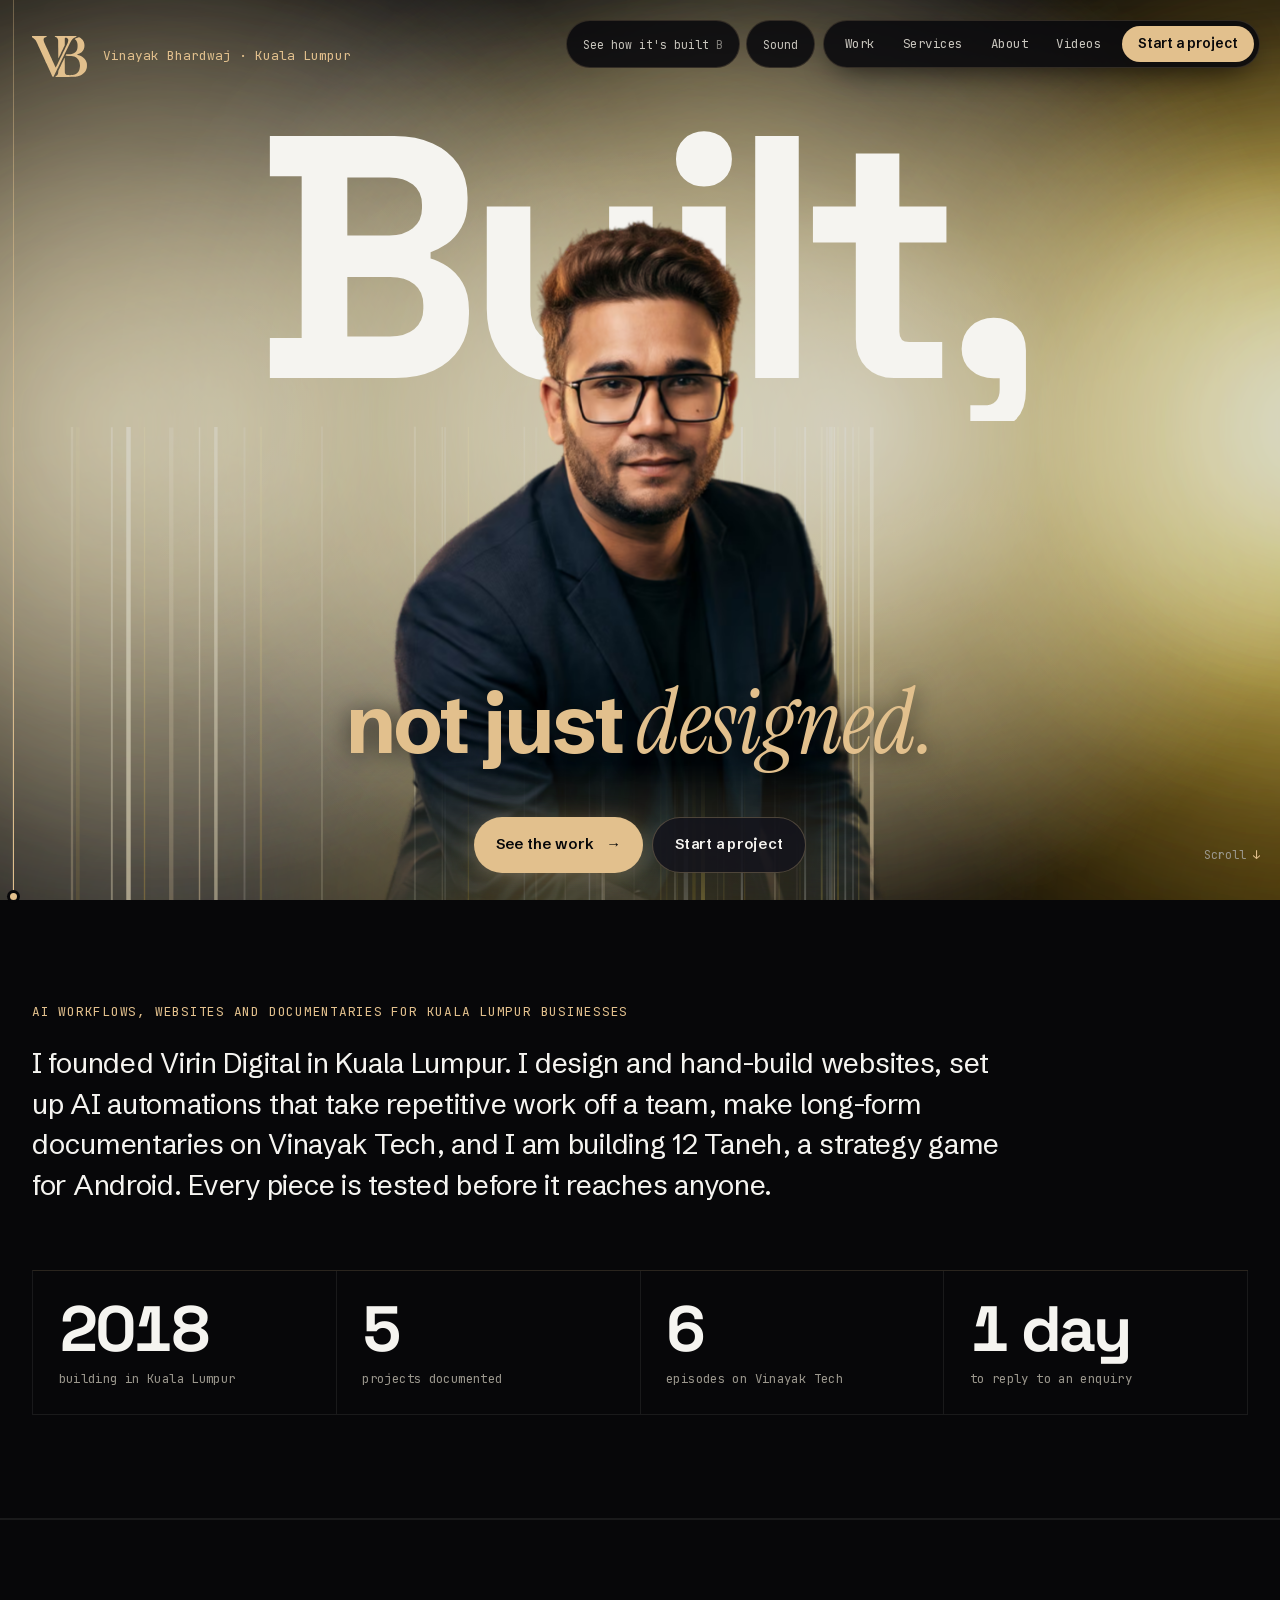
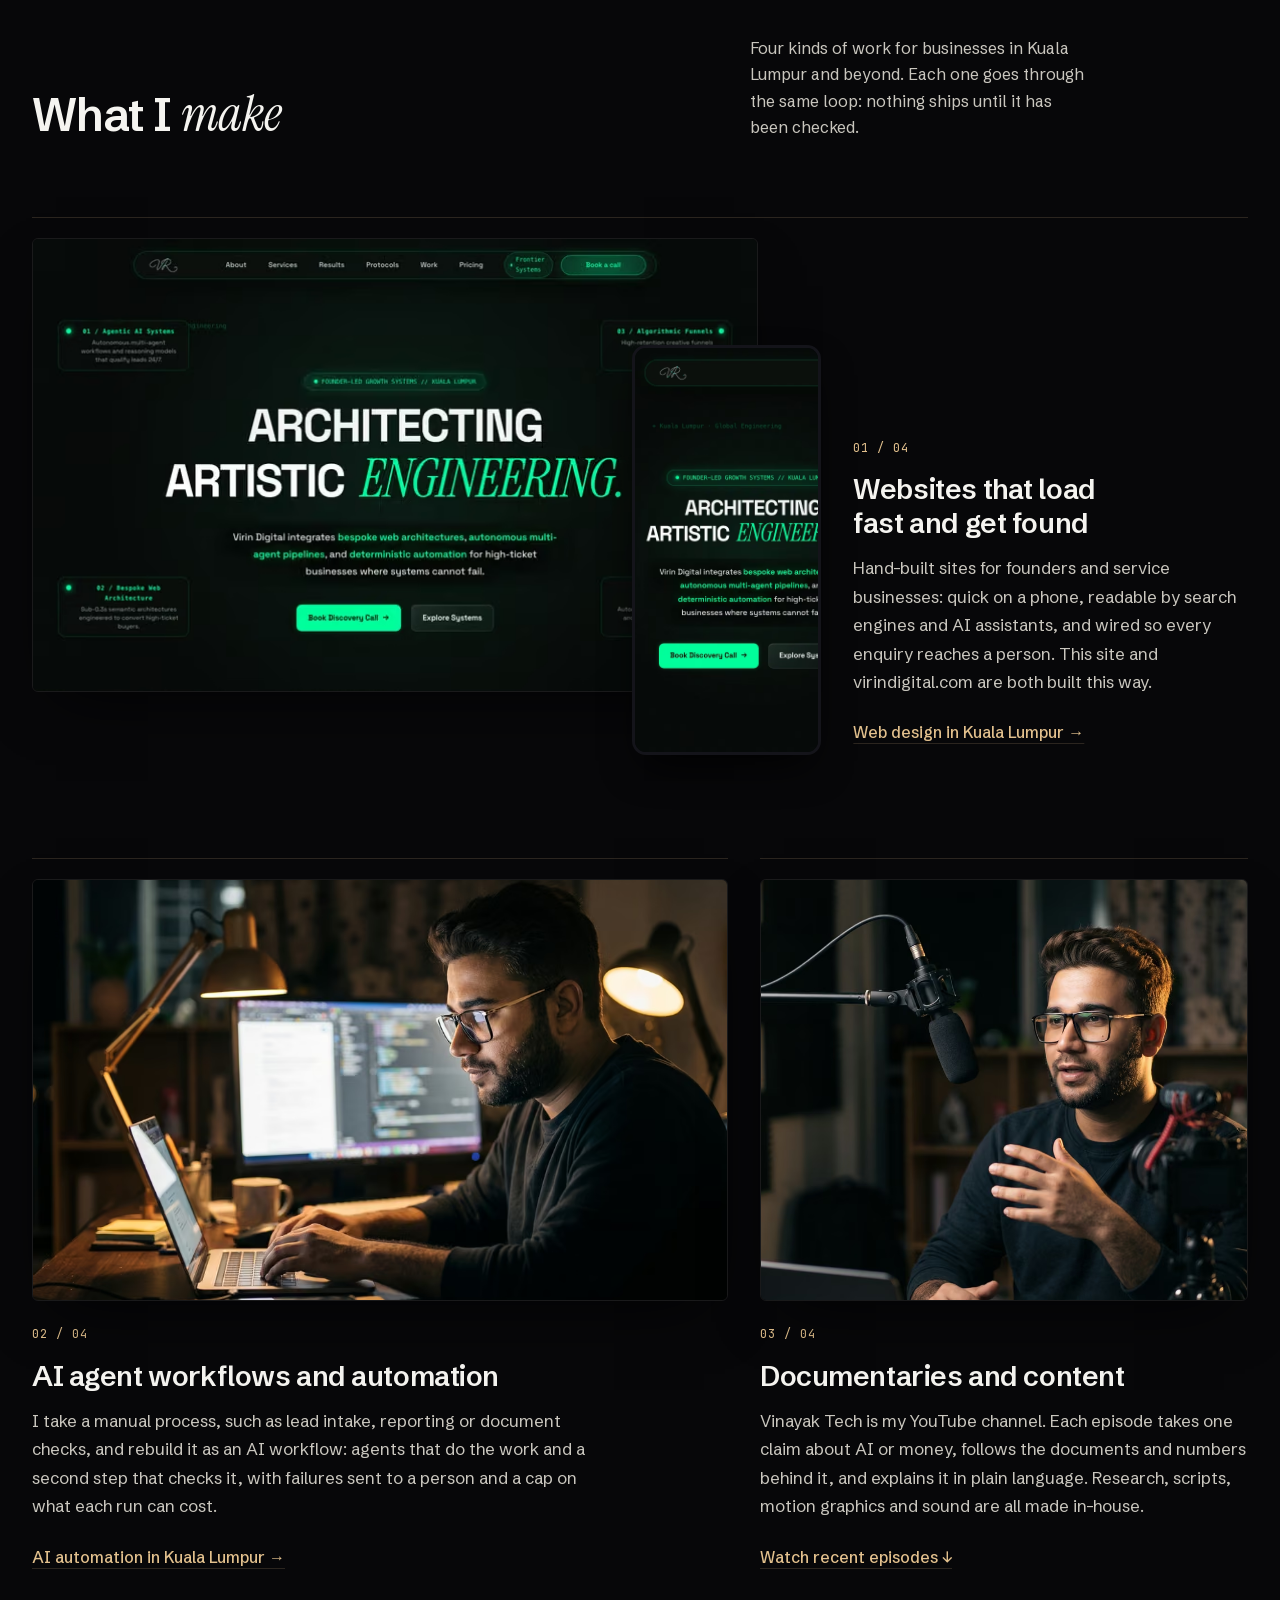
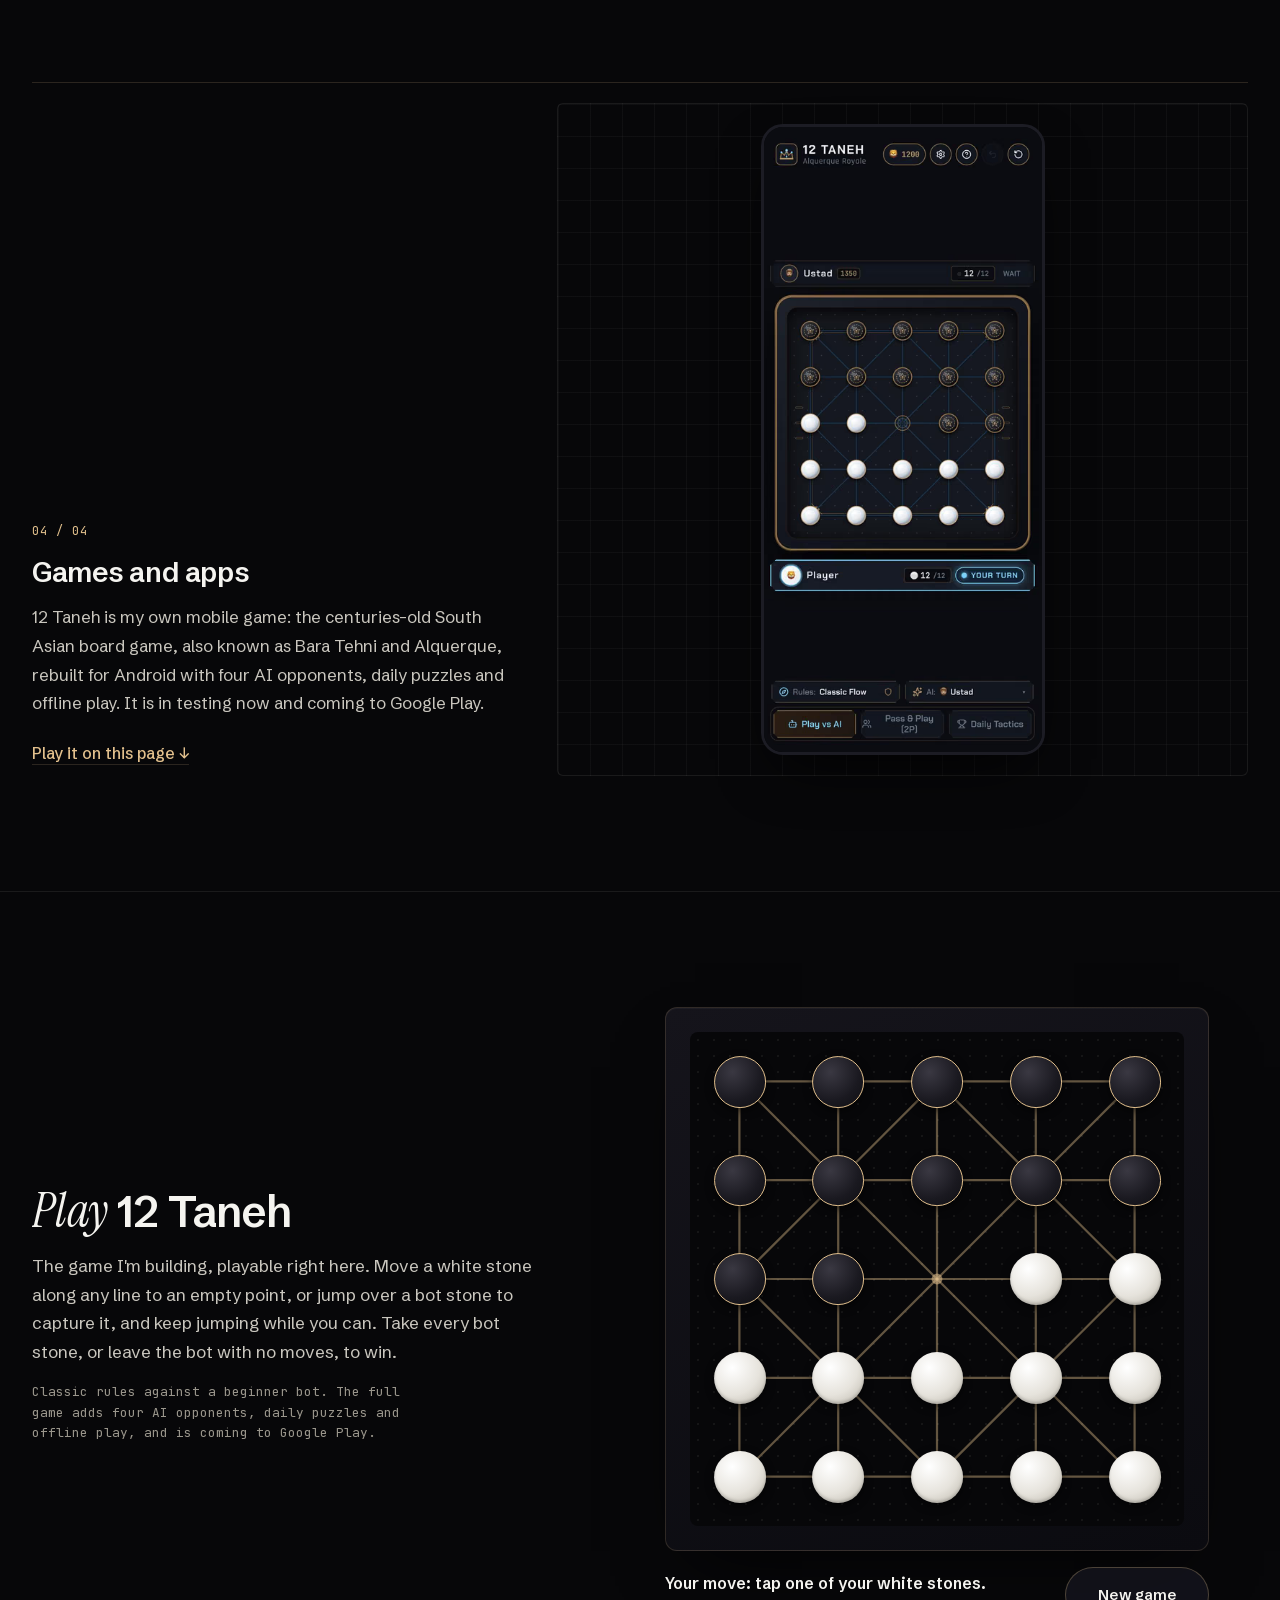
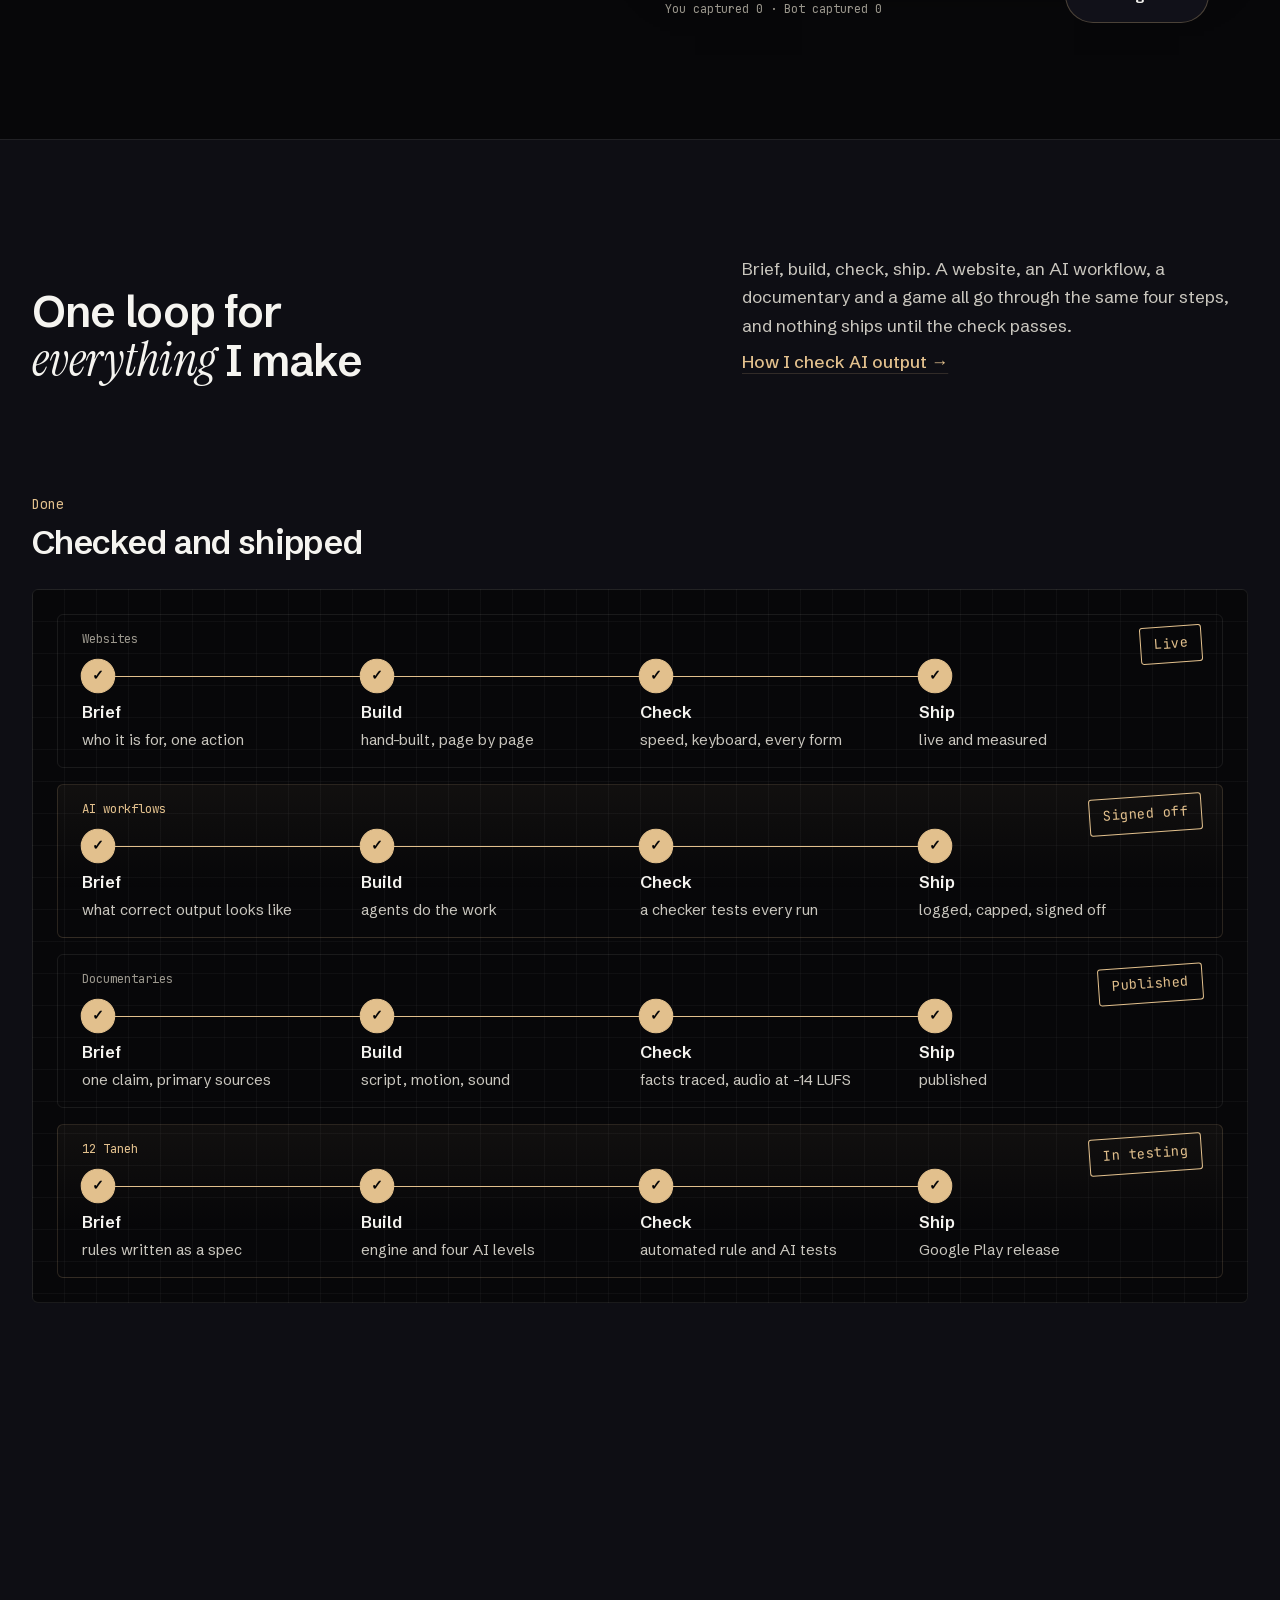
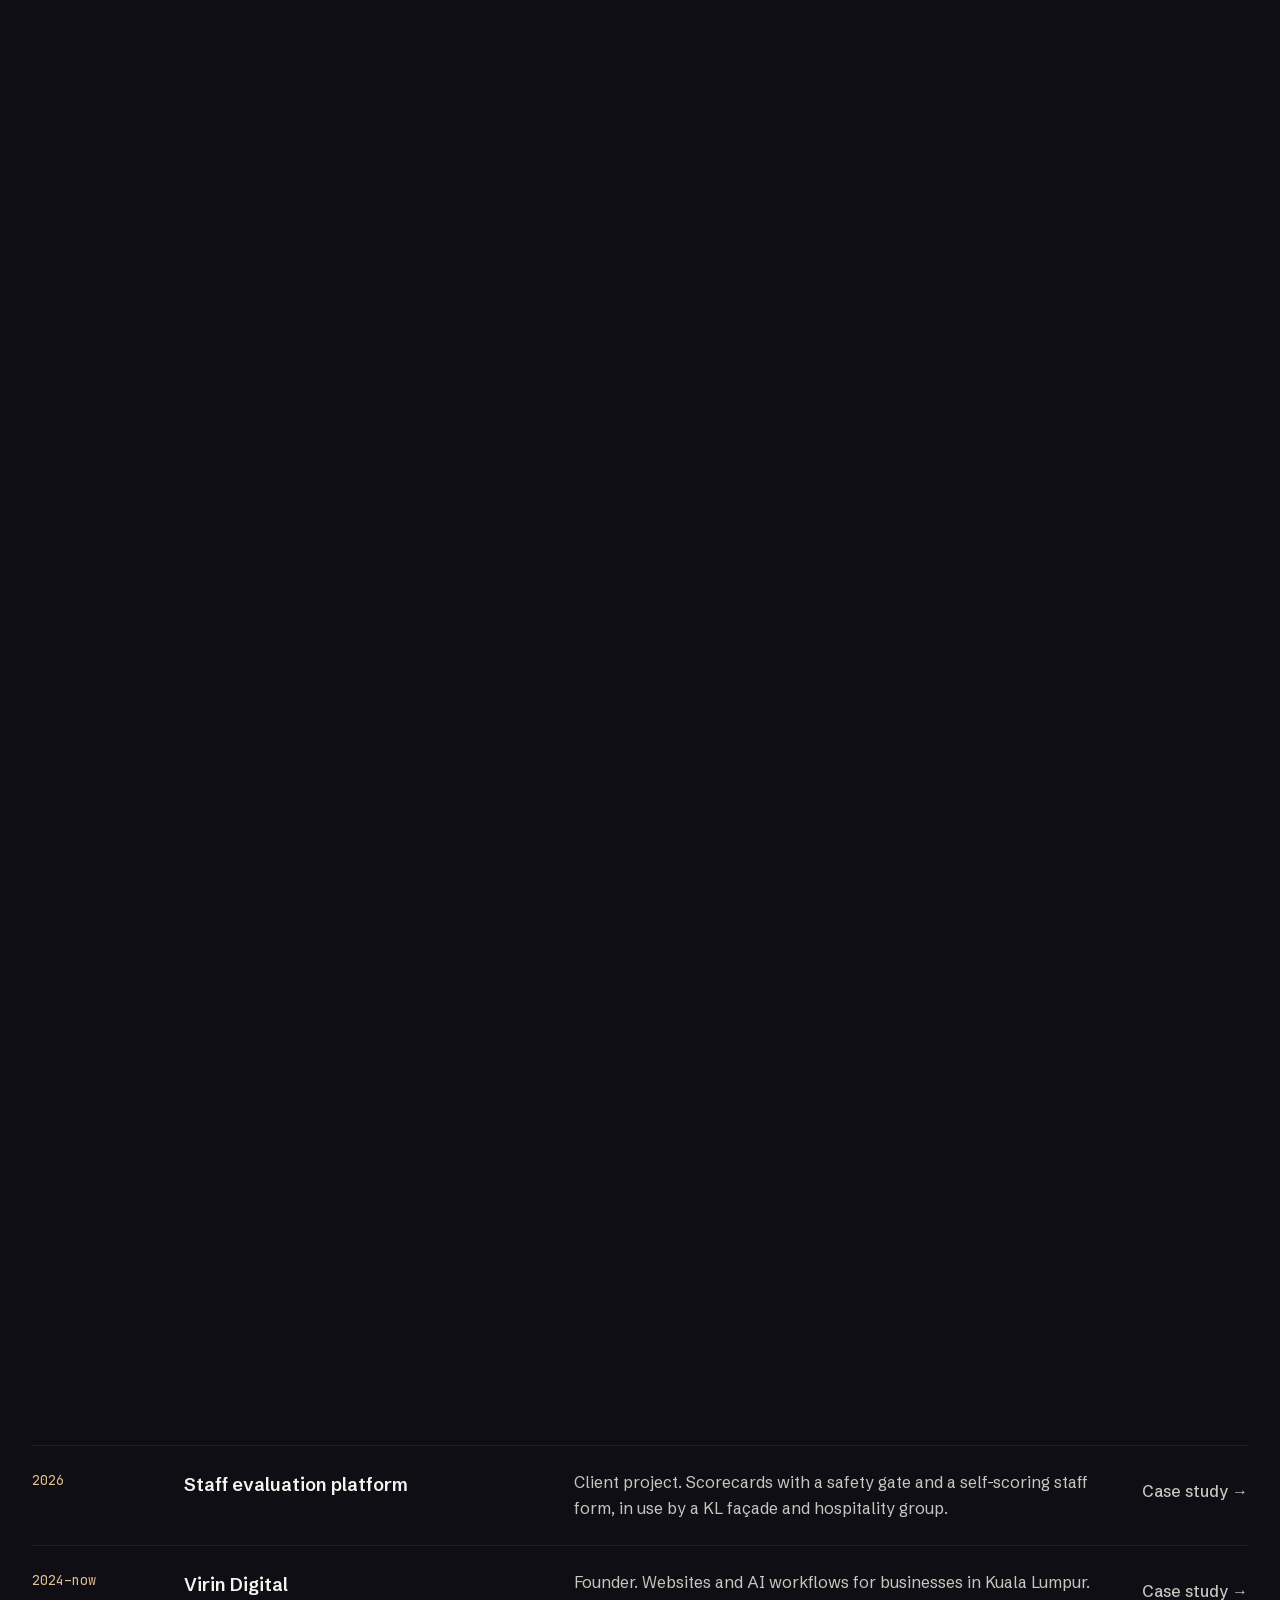
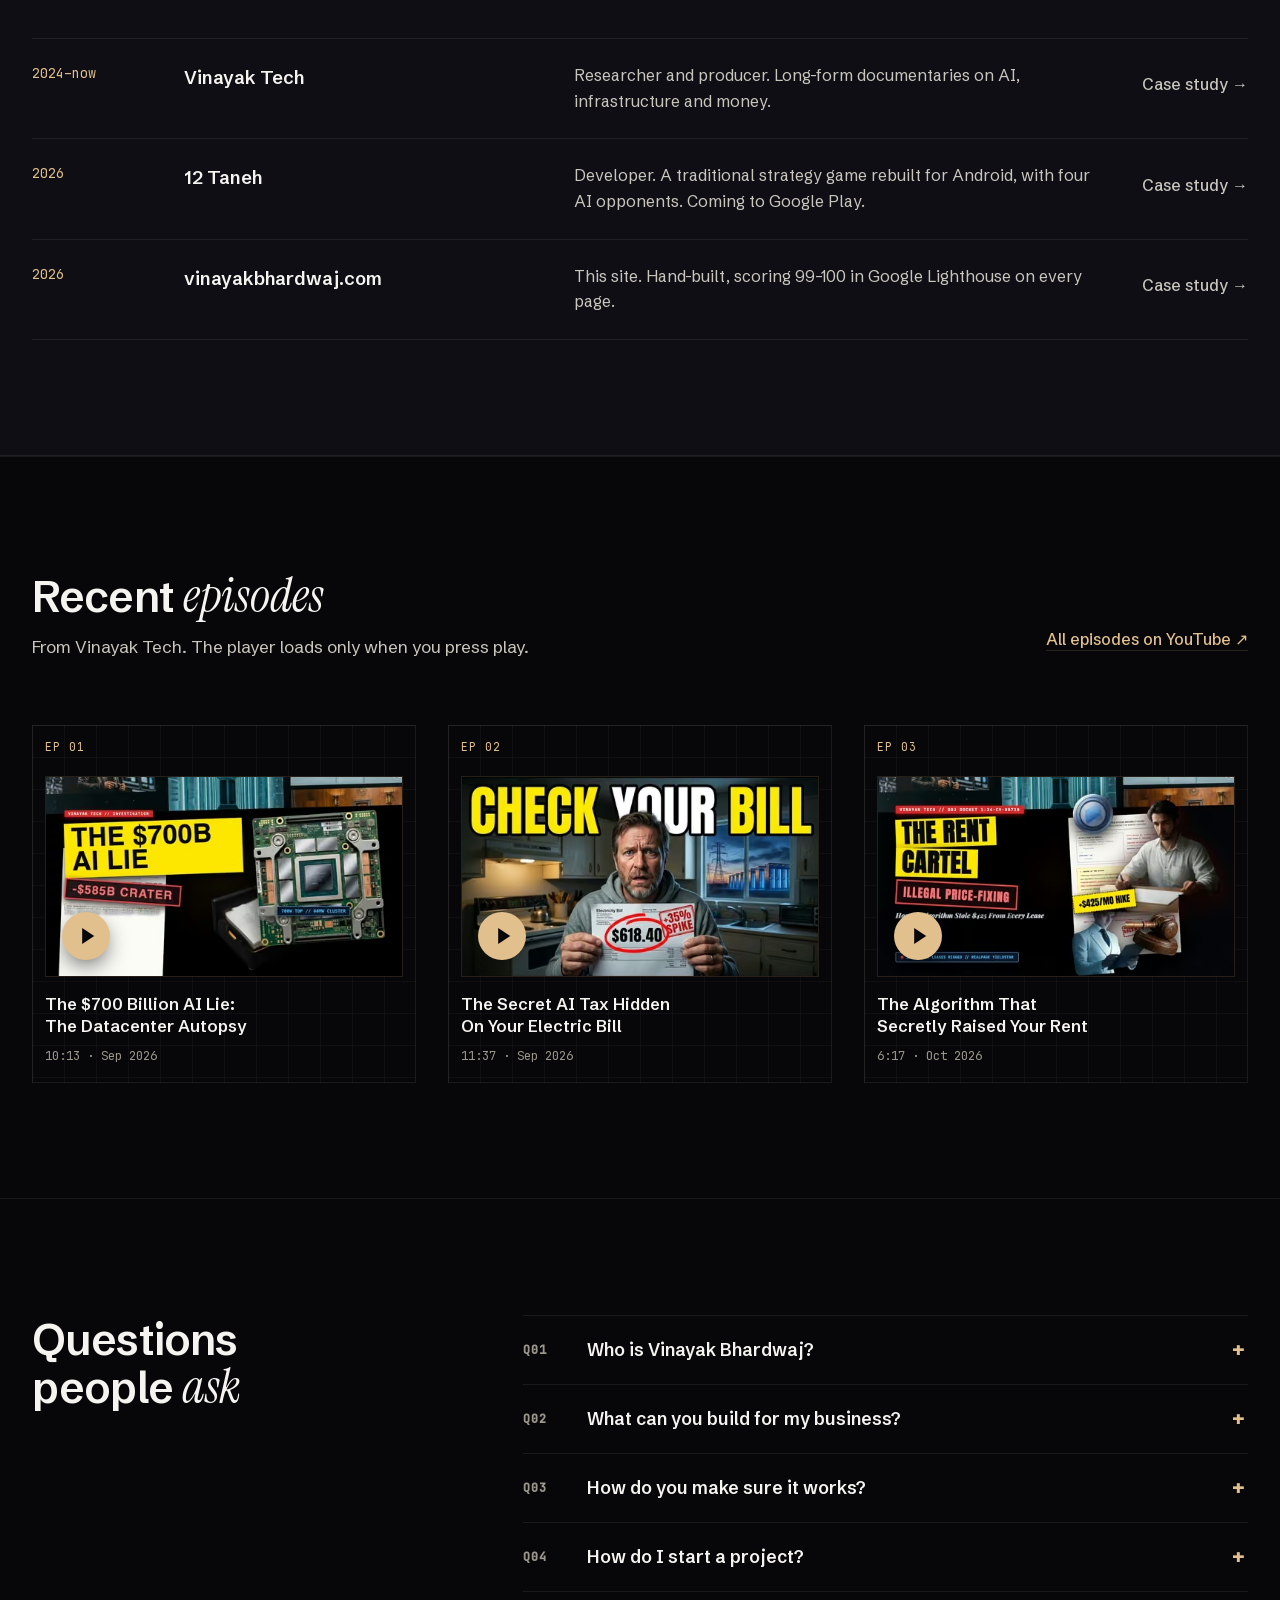
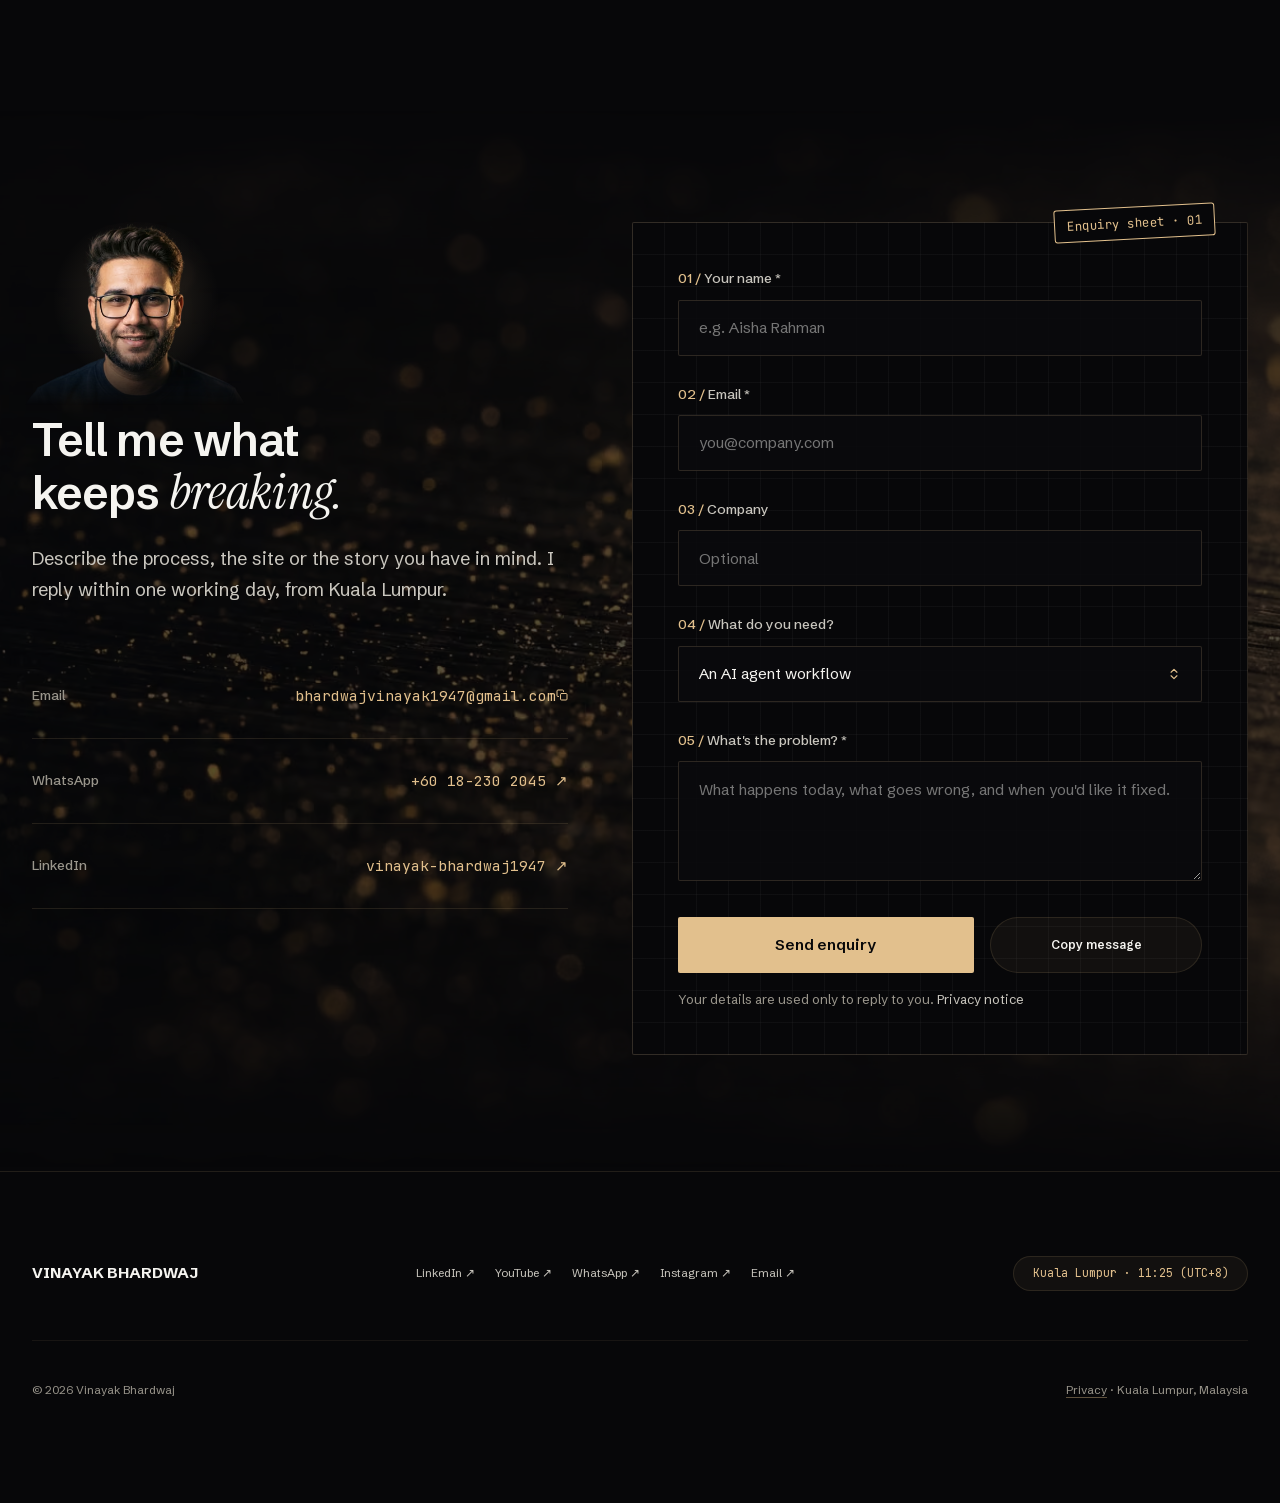
==== commit c2dad981: "fix(services): align AI and Documentaries on one line Same top, same picture height, labels on one b" ====
--- a/index.html
+++ b/index.html
@@ -322,7 +322,7 @@
           unicode-range: U+0020-007E, U+00A0, U+00A9, U+00B0, U+00B7, U+00D7, U+00E7, U+00E9, U+2013-2014, U+2018-201D, U+2022, U+2026, U+2190-2193, U+2197;
         }
     </style>
-    <link rel="stylesheet" href="css/site.css?v=18.1">
+    <link rel="stylesheet" href="css/site.css?v=18.2">
 </head>
 <body>
     <a class="skip-link" href="#main-content">Skip to content</a>
--- a/css/site.css
+++ b/css/site.css
@@ -1,2 +1,2 @@
 /* site.css: generated by tools/build-css.sh from css/styles.css + css/elevation.css. Edit the sources, not this file. */
-@keyframes statusPulse{0%,to{opacity:1;transform:scale(1)}50%{opacity:.4;transform:scale(.85)}}@keyframes soundWave{0%{height:3px}to{height:10px}}@keyframes receiptFadeIn{0%{opacity:0;transform:translateY(12px) scale(.98)}to{opacity:1;transform:translateY(0) scale(1)}}@keyframes pulseOrbitHint{0%,to{opacity:.75;transform:scale(1)}50%{opacity:1;transform:scale(1.03);border-color:var(--gold-primary)}}@keyframes marqueeScroll{0%{transform:translateX(0)}to{transform:translateX(-50%)}}@keyframes marqueeScrollReverse{0%{transform:translateX(-50%)}to{transform:translateX(0)}}@keyframes beaconPulse{0%,to{box-shadow:0 0 12px rgba(226,192,141,.2)}50%{box-shadow:0 0 24px rgba(226,192,141,.5)}}@keyframes soundWavePulse{0%{height:4px}50%{height:14px}to{height:6px}}@keyframes ev-develop{0%{opacity:0;transform:scale(1.04);filter:saturate(.2) brightness(.7)}to{opacity:1;transform:scale(1);filter:none}}@keyframes ev-vt-out{to{opacity:0;transform:translateY(-1.5%)}}@keyframes ev-vt-in{0%{opacity:0;transform:translateY(2%)}}@keyframes ev-rise{0%{transform:translateY(108%)}}@keyframes ev-drift{to{transform:translateY(14%)}}@keyframes ev-stamp{0%{opacity:0;transform:rotate(-3deg) scale(1.4)}}@keyframes ev-char-rise{0%{transform:translateY(105%)}}@keyframes ev-figure-in{0%{opacity:0;transform:translateY(4%) scale(1.03);filter:blur(10px) brightness(.6)}}@keyframes ev-word-in{0%{opacity:0;transform:translateY(.4em);filter:blur(6px)}}@keyframes ev-back-lift{to{transform:translateY(-28%);opacity:.25}}@keyframes ev-figure-sink{to{transform:translateX(-50%) translateY(10%)}}@keyframes ev-thread-fill{0%{transform:scaleY(0)}to{transform:scaleY(1)}}@keyframes ev-thread-head{to{transform:translateY(calc(100vh - 7px))}}@keyframes ev-vt-dim{to{opacity:.35;filter:brightness(.6)}}@keyframes ev-vt-wipe{0%{clip-path:inset(0 100%0 0)}to{clip-path:inset(0 0 0 0)}}@keyframes ev-cover-fade-up{0%{opacity:0;transform:translate(-50%,.6rem)}}:root{--bg-void:#070709;--bg-surface:#0E0E14;--bg-surface-elevated:#14141A;--bg-glass:rgba(14, 14, 20, 0.72);--bg-glass-card:rgba(18, 18, 26, 0.65);--bg-glass-hover:rgba(26, 26, 36, 0.85);--gold-foil:#E2C08D;--gold-light:#F5F4F0;--gold-primary:#E2C08D;--gold-amber:#E2C08D;--gold-deep:#E2C08D;--gold-glow:rgba(226, 192, 141, 0.22);--gold-glow-strong:rgba(226, 192, 141, 0.45);--border-hairline:rgba(226, 192, 141, 0.12);--border-gold:rgba(226, 192, 141, 0.28);--border-gold-active:rgba(226, 192, 141, 0.65);--text-primary:#F5F4F0;--text-secondary:#C9C6BE;--text-muted:#9A968C;--text-gold:#E2C08D;--status-active:#E2C08D;--status-active-glow:transparent;--font-display:'Space Grotesk', 'Schibsted Grotesk', -apple-system, sans-serif;--font-body:'Schibsted Grotesk', -apple-system, BlinkMacSystemFont, 'Segoe UI', sans-serif;--font-mono:'JetBrains Mono', 'Space Mono', monospace;--max-width:1400px;--nav-height:72px;--radius-sm:8px;--radius-md:16px;--radius-lg:28px;--radius-pill:9999px;--transition-fast:0.2s cubic-bezier(0.16, 1, 0.3, 1);--transition-smooth:0.4s cubic-bezier(0.16, 1, 0.3, 1);--transition-luxury:0.7s cubic-bezier(0.16, 1, 0.3, 1)}*,::after,::before{box-sizing:border-box;margin:0;padding:0}body,html{background-color:var(--bg-void);color:var(--text-primary);font-family:var(--font-body)}html{font-size:16px;line-height:1.6;-webkit-font-smoothing:antialiased;-moz-osx-font-smoothing:grayscale;text-rendering:optimizeLegibility;overflow-x:clip;scroll-padding-top:calc(var(--nav-height) + 1.5rem)}body{min-height:100vh;position:relative;overflow-x:visible}body.modal-open{overflow:hidden}a{color:inherit;text-decoration:none;transition:color var(--transition-fast)}button{cursor:pointer;font-family:inherit;border:0;background:0 0}img{max-width:100%;display:block}::selection{background-color:var(--gold-primary)}::-webkit-scrollbar{width:6px}::-webkit-scrollbar-track{background:var(--bg-void)}::-webkit-scrollbar-thumb{background:rgba(226,192,141,.25);border-radius:var(--radius-pill)}::-webkit-scrollbar-thumb:hover{background:rgba(226,192,141,.5)}.container{width:100%;max-width:var(--max-width);margin:0 auto;padding:0 2rem}.site-header{position:fixed;top:1.5rem;left:0;width:100%;z-index:1000;pointer-events:none}.nav-container{margin:0 auto;padding:0 1.5rem}.nav-pill{padding:0 1.75rem;background:var(--bg-glass);backdrop-filter:blur(24px);-webkit-backdrop-filter:blur(24px);border:1px solid var(--border-hairline);border-radius:var(--radius-pill);box-shadow:0 10px 40px rgba(0,0,0,.4),0 1px 0 rgba(226,192,141,.1) inset;transition:border-color var(--transition-smooth)}.nav-pill:hover{border-color:var(--border-gold)}.nav-mobile-actions{align-items:center;gap:.65rem}.hero-title{font-family:var(--font-display);font-size:clamp(3.2rem,6.2vw,5.8rem);font-weight:800;line-height:.98;letter-spacing:-.02em;margin-bottom:1.75rem;text-transform:uppercase}.btn{display:inline-flex;align-items:center;justify-content:center;gap:.75rem;height:56px;padding:0 2rem;border-radius:var(--radius-pill);font-size:.92rem;font-weight:600;letter-spacing:.02em}.btn-primary-gold{background:var(--gold-foil);color:var(--bg-void);box-shadow:0 4px 25px rgba(226,192,141,.3)}.btn-primary-gold:hover{transform:translateY(-2px);box-shadow:0 8px 35px var(--gold-glow-strong)}.btn-secondary-glass{background:rgba(20,20,28,.6);backdrop-filter:blur(16px);border:1px solid var(--border-gold);color:var(--text-primary)}.btn-secondary-glass:hover{border-color:var(--gold-primary);background:rgba(226,192,141,.1);transform:translateY(-2px)}.arrow-glyph{display:inline-flex;align-items:center;justify-content:center;transition:transform var(--transition-fast)}.btn:hover .arrow-glyph{transform:translateX(4px)}.log-line{margin-bottom:.35rem}.log-line.gold{color:var(--gold-primary)}.contact-section{padding:8rem 0 10rem;position:relative;background:radial-gradient(circle at 50% 30%,rgba(24,20,14,.5) 0%,var(--bg-void) 70%)}.contact-layout{display:grid;grid-template-columns:1fr 1.15fr;gap:4rem;align-items:flex-start}.contact-info-col h2{font-size:clamp(2.4rem,4vw,3.6rem);line-height:1.15;margin-bottom:1.5rem}.contact-info-col p{color:var(--text-secondary);font-size:1.15rem;line-height:1.7;margin-bottom:3rem}.direct-channels{list-style:none;margin-bottom:2.5rem}.direct-channel-item{display:flex;align-items:center;justify-content:space-between;gap:1.5rem;padding:1.25rem 0;border-bottom:1px solid var(--border-hairline)}.channel-lbl,.channel-val{font-family:var(--font-mono)}.channel-lbl{font-size:.75rem;color:var(--text-muted);text-transform:uppercase;white-space:nowrap;flex-shrink:0;letter-spacing:.08em}.channel-val{font-size:.92rem;color:var(--gold-primary);text-decoration:none;text-align:right;transition:color var(--transition-fast),text-shadow var(--transition-fast)}.channel-val:hover{color:var(--gold-light);text-shadow:0 0 12px var(--gold-glow)}.contact-form-panel{padding:3.5rem;border-radius:var(--radius-lg);background:var(--bg-glass-card);backdrop-filter:blur(24px);border:1px solid var(--border-gold);box-shadow:0 20px 50px rgba(0,0,0,.6)}.form-group{margin-bottom:1.75rem}.form-label{display:block;font-family:var(--font-mono);font-size:.75rem;letter-spacing:.08em;color:var(--text-secondary);margin-bottom:.6rem}.form-input,.form-select,.form-textarea{width:100%;border-radius:var(--radius-sm);background:rgba(10,10,15,.8);border:1px solid var(--border-hairline);color:var(--text-primary);font-family:var(--font-body);font-size:.95rem;transition:border-color var(--transition-fast),box-shadow var(--transition-fast);outline:0;box-sizing:border-box}.form-input,.form-select{height:56px;min-height:56px;padding:0 1.25rem;line-height:54px}.form-select{-webkit-appearance:none;-moz-appearance:none;appearance:none;padding-right:3rem;cursor:pointer;background-color:rgba(10,10,15,.85);background-image:url("data:image/svg+xml,%3Csvg xmlns='http://www.w3.org/2000/svg' width='16' height='16' viewBox='0 0 24 24' fill='none' stroke='%23E2C08D' stroke-width='2' stroke-linecap='round' stroke-linejoin='round'%3E%3Cpath d='m7 15 5 5 5-5'/%3E%3Cpath d='m7 9 5-5 5 5'/%3E%3C/svg%3E");background-repeat:no-repeat;background-position:right 1.25rem center;background-size:14px 14px}.form-select option{background-color:#0e0e14;color:var(--text-primary);padding:.75rem 1rem}.form-input:focus,.form-select:focus,.form-textarea:focus{border-color:var(--gold-primary);box-shadow:0 0 15px rgba(226,192,141,.15)}.form-textarea{padding:1rem 1.25rem;min-height:120px;resize:vertical;line-height:1.6}.btn-submit-inquiry{width:100%;height:56px;border-radius:var(--radius-pill);background:var(--gold-foil);color:var(--bg-void);font-size:.95rem;font-weight:700;letter-spacing:.05em}.btn-submit-inquiry:hover{transform:translateY(-2px);box-shadow:0 8px 30px var(--gold-glow-strong)}.form-feedback{margin-top:1rem;font-family:var(--font-mono);font-size:.8rem;text-align:center}.form-feedback.error{color:#f87171}.form-feedback.success{color:var(--status-active)}.form-receipt-hud{background:rgba(8,8,12,.96);border:1px solid var(--gold-primary);box-shadow:0 16px 48px rgba(0,0,0,.75),0 0 28px rgba(226,192,141,.15);border-radius:var(--radius-md);padding:2.25rem;margin-top:1.5rem;animation:receiptFadeIn .5s cubic-bezier(.16,1,.3,1) forwards}.receipt-header{display:flex;justify-content:space-between;align-items:center;border-bottom:1px solid rgba(226,192,141,.2);padding-bottom:1.25rem;margin-bottom:1.5rem;flex-wrap:wrap;gap:.75rem}.receipt-badge{font-family:var(--font-mono);font-size:.72rem;font-weight:700;letter-spacing:.14em;color:var(--status-active);background:rgba(52,211,153,.1);border:1px solid rgba(52,211,153,.3);padding:.35rem .8rem;border-radius:var(--radius-sm);display:inline-flex;align-items:center;gap:.4rem}.receipt-summary{font-size:.95rem;line-height:1.6;color:var(--text-primary);margin-bottom:1.5rem}.receipt-actions{display:flex;gap:1rem;flex-wrap:wrap}.btn-receipt-action{display:inline-flex;align-items:center;justify-content:center;gap:.6rem;min-height:44px;padding:.85rem 1.5rem;font-family:var(--font-mono);font-size:.75rem;font-weight:700;letter-spacing:.12em;border-radius:var(--radius-sm);text-decoration:none;cursor:pointer;transition:all var(--transition-normal);box-sizing:border-box}.btn-receipt-action.gold{background:var(--gold-primary);color:var(--bg-void);border:1px solid var(--gold-primary)}.btn-receipt-action.gold:hover{background:var(--gold-light);box-shadow:0 0 20px rgba(226,192,141,.4);transform:translateY(-2px)}.btn-receipt-action.glass{background:rgba(255,255,255,.05);color:var(--text-primary);border:1px solid var(--border-hairline)}.btn-receipt-action.glass:hover{background:rgba(255,255,255,.1);border-color:var(--gold-primary);transform:translateY(-2px)}.site-footer{padding:5rem 0 6.5rem;border-top:1px solid var(--border-hairline);background:var(--bg-void);position:relative;z-index:10}.footer-top{display:flex;justify-content:space-between;align-items:center;gap:1.5rem;padding-bottom:2.75rem;border-bottom:1px solid rgba(226,192,141,.08);margin-bottom:2.5rem;flex-wrap:nowrap}.footer-brand{font-family:var(--font-display);font-size:.95rem;font-weight:700;letter-spacing:.06em;color:var(--text-primary);white-space:nowrap;flex-shrink:0}.footer-socials{display:flex;align-items:center;justify-content:center;gap:1.25rem;flex-wrap:nowrap;flex-shrink:0}.footer-social-link{letter-spacing:.08em;color:var(--text-secondary);text-decoration:none;transition:color var(--transition-fast),text-shadow var(--transition-fast);min-height:38px;display:inline-flex;white-space:nowrap}.footer-social-link:hover{color:var(--gold-light);text-shadow:0 0 12px var(--gold-glow)}.footer-bottom,.footer-clock,.footer-social-link{align-items:center;font-family:var(--font-mono);font-size:.72rem}.footer-clock{color:var(--gold-primary);padding:.45rem 1.15rem;border-radius:var(--radius-pill);background:rgba(226,192,141,.05);border:1px solid var(--border-hairline);white-space:nowrap;flex-shrink:0;display:inline-flex;letter-spacing:.04em}.footer-bottom{display:flex;justify-content:space-between;color:var(--text-muted);letter-spacing:.06em;gap:1.5rem}@media (max-width:1240px){.footer-top{display:grid;grid-template-columns:1fr auto;row-gap:1.5rem;column-gap:1.5rem;align-items:center}.footer-brand{grid-column:1;justify-self:start}.footer-clock{grid-column:2;justify-self:end}.footer-socials{grid-column:1/-1;justify-self:start;flex-wrap:wrap;gap:.75rem 1.35rem}}@media (max-width:768px){.site-footer{padding:4rem 0 4.5rem}.footer-top{display:flex;flex-direction:column;align-items:flex-start;gap:1.35rem;padding-bottom:2rem}.footer-brand{white-space:normal;font-size:.9rem}.footer-socials{flex-wrap:wrap;gap:.65rem 1.15rem}.footer-clock{font-size:.68rem;padding:.4rem .9rem}.footer-bottom{flex-direction:column;align-items:flex-start;gap:.75rem}}.btn:active,button:active{transform:scale(.982);transition:transform .08s ease-out}.mobile-menu-toggle{display:none;gap:6px;min-height:44px;background:0 0;cursor:pointer}.mobile-menu-toggle:hover{background:rgba(226,192,141,.08)}.hamburger-line{width:20px;height:1.5px;background:var(--gold-light);border-radius:2px;transition:transform .3s cubic-bezier(.16,1,.3,1),opacity .3s ease}.mobile-menu-overlay{position:fixed;inset:0;width:100vw;height:100vh;background:rgba(7,7,9,.97);z-index:10000;opacity:0;visibility:hidden;pointer-events:none;transition:opacity .4s cubic-bezier(.16,1,.3,1),visibility .4s;overflow-y:auto}.mobile-menu-overlay.active{opacity:1;visibility:visible;pointer-events:auto}.mobile-menu-header,.mobile-menu-inner{display:flex;justify-content:space-between}.mobile-menu-inner{padding:1.5rem 1.5rem 2.5rem;flex-direction:column}.mobile-menu-header{align-items:center;padding-bottom:1.5rem}.mobile-menu-close-btn{border-radius:50%;border:1px solid var(--border-hairline);background:rgba(226,192,141,.05);font-size:1.1rem;display:flex;align-items:center;justify-content:center;cursor:pointer;transition:var(--transition-fast)}.mobile-menu-close-btn:hover{background:rgba(226,192,141,.15)}.mobile-nav-list{display:flex;flex-direction:column;gap:.5rem;padding:2rem 0}.mobile-nav-item{display:flex;align-items:baseline;gap:1.25rem;padding:.85rem 0;text-decoration:none;border-bottom:1px solid rgba(226,192,141,.06);transform:translateY(16px);opacity:0;transition:opacity .35s cubic-bezier(.16,1,.3,1),transform .35s cubic-bezier(.16,1,.3,1),color .2s}.mobile-menu-overlay.active .mobile-nav-item{transform:translateY(0);opacity:1}.mobile-menu-overlay.active .mobile-nav-item:nth-child(1){transition-delay:.06s}.mobile-menu-overlay.active .mobile-nav-item:nth-child(2){transition-delay:.1s}.mobile-menu-overlay.active .mobile-nav-item:nth-child(3){transition-delay:.14s}.mobile-menu-overlay.active .mobile-nav-item:nth-child(4){transition-delay:.18s}.mobile-menu-overlay.active .mobile-nav-item:nth-child(5){transition-delay:.22s}.mobile-menu-overlay.active .mobile-nav-item:nth-child(6){transition-delay:.26s}.mobile-nav-label{font-size:1.45rem;color:var(--text-primary)}.mobile-nav-item:hover .mobile-nav-label{color:var(--gold-primary)}.mobile-menu-footer{padding-top:1.5rem;border-top:1px solid var(--border-hairline);display:flex;flex-direction:column;gap:1.25rem}.mobile-meta-text{font-family:var(--font-mono);font-size:.72rem;color:var(--text-muted);letter-spacing:.1em}.mobile-social-strip{display:flex;align-items:center;justify-content:space-between;gap:.5rem;flex-wrap:wrap}.mobile-social-link{font-family:var(--font-mono);font-size:.72rem;letter-spacing:.12em;color:var(--gold-primary);text-decoration:none;min-height:44px;display:inline-flex;align-items:center;padding:.35rem .65rem;border-radius:var(--radius-sm);background:rgba(226,192,141,.05);border:1px solid var(--border-hairline);transition:all var(--transition-fast)}.mobile-social-link:active,.mobile-social-link:hover{color:var(--gold-light);background:rgba(226,192,141,.15);border-color:var(--border-gold)}.mobile-cta-btn{width:100%;text-align:center;justify-content:center;padding:1rem 1.5rem}.form-actions-row{display:grid;grid-template-columns:1.4fr 1fr;gap:1rem;margin-top:.5rem}.btn-copy-brief{display:inline-flex;align-items:center;justify-content:center;padding:1.15rem 1.5rem;background:rgba(226,192,141,.05);border:1px solid var(--border-hairline);color:var(--gold-light);font-family:var(--font-mono);font-size:.75rem;font-weight:500;letter-spacing:.1em;border-radius:var(--radius-pill);cursor:pointer}.btn-copy-brief:hover{border-color:var(--border-gold);background:rgba(226,192,141,.12);color:var(--text-primary)}@media (max-width:640px){.form-actions-row{grid-template-columns:1fr}}.subpage-stage{position:relative;padding-top:calc(var(--nav-height) + 5rem);padding-bottom:8rem;overflow:hidden}@media (max-width:1200px){.contact-layout{grid-template-columns:1fr}}@media (max-width:768px){.contact-form-panel{backdrop-filter:none!important;-webkit-backdrop-filter:none!important;background:rgba(14,14,20,.95)}.nav-pill{padding:0 1rem;height:56px;justify-content:space-between}.mobile-menu-toggle{display:flex}.hero-title{font-size:clamp(2.2rem,7.5vw,2.8rem)}.btn{width:100%}.contact-section{padding:3.75rem 0 5rem}.contact-form-panel{padding:1.75rem 1.25rem}.direct-channels{margin-bottom:2rem}.direct-channel-item{flex-direction:column;align-items:flex-start;gap:.35rem;padding:.85rem 0}.channel-lbl{font-size:.68rem;letter-spacing:.08em}.channel-val{text-align:left;word-break:break-word;font-size:.88rem;line-height:1.4;max-width:100%}.contact-info-col p{font-size:1rem;margin-bottom:2rem}}@media (max-width:480px){.container{padding:0 1rem}.nav-pill{padding:0 .85rem}.hero-title{font-size:2.2rem}}a:focus-visible,button:focus-visible,input:focus-visible,select:focus-visible,textarea:focus-visible{box-shadow:0 0 15px var(--gold-glow-strong)!important}.command-hud,.command-hud-overlay{position:fixed;opacity:0;visibility:hidden;pointer-events:none}.command-hud-overlay{inset:0;background:rgba(7,7,9,.85);backdrop-filter:blur(18px);-webkit-backdrop-filter:blur(18px);z-index:10001;transition:opacity .3s ease,visibility .3s}.command-hud-overlay.active,.command-hud.active{opacity:1;visibility:visible;pointer-events:auto}.command-hud{top:50%;left:50%;transform:translate(-50%,-50%) scale(.96);z-index:10002;width:90%;max-width:580px;transition:transform .3s cubic-bezier(.16,1,.3,1),opacity .3s ease,visibility .3s}.command-hud.active{transform:translate(-50%,-50%) scale(1)}.command-hud-card{background:rgba(14,14,22,.96);border:1px solid var(--border-gold);border-radius:var(--radius-md);padding:2rem;box-shadow:0 25px 60px rgba(0,0,0,.7),0 0 30px rgba(226,192,141,.15)}.hud-header{display:flex;justify-content:space-between;align-items:center;padding-bottom:1.25rem;border-bottom:1px solid var(--border-hairline);margin-bottom:1.5rem}.hud-title{font-family:var(--font-mono);font-size:.75rem;font-weight:700;color:var(--gold-light);letter-spacing:.12em}.hud-close-btn,.hud-item kbd{align-items:center;justify-content:center;color:var(--gold-light)}.hud-close-btn{width:32px;height:32px;border-radius:50%;border:1px solid var(--border-hairline);background:0 0;font-size:1rem;cursor:pointer;display:flex;transition:var(--transition-fast)}.hud-close-btn:hover{border-color:var(--border-gold);background:rgba(226,192,141,.15)}.hud-grid{display:grid;grid-template-columns:repeat(2,1fr);gap:.85rem;margin-bottom:1.5rem}.hud-item{display:flex;align-items:center;gap:.75rem;padding:.6rem .85rem;background:rgba(8,8,12,.6);border:1px solid rgba(226,192,141,.08);border-radius:var(--radius-sm)}.hud-item kbd{display:inline-flex;min-width:24px;height:24px;padding:0 6px;background:rgba(226,192,141,.15);border:1px solid var(--border-gold);border-radius:4px;font-family:var(--font-mono);font-size:.7rem;font-weight:700;box-shadow:0 2px 0 rgba(0,0,0,.4)}.hud-item span{font-family:var(--font-body);font-size:.8rem;color:var(--text-primary)}@media (max-width:640px){.hud-grid{grid-template-columns:1fr}}.world-clock{font-variant-numeric:tabular-nums lining-nums}@media (prefers-reduced-motion:reduce){*,::after,::before{animation-duration:.001ms!important;animation-iteration-count:1!important;transition-duration:.001ms!important;scroll-behavior:auto!important;cursor:auto!important}}:root{--ev-ink:#F5F4F0;--ev-ink-2:#C9C6BE;--ev-ink-3:#9A968C;--ev-line:rgba(226, 192, 141, 0.16);--ev-line-soft:rgba(245, 244, 240, 0.08);--ev-gold:#E2C08D;--ev-panel:#0E0E14;--ev-radius:6px;--ev-ease:cubic-bezier(0.16, 1, 0.3, 1);--ev-gutter:max(1.25rem, env(safe-area-inset-left, 0px));--ev-section-pad:clamp(4.5rem, 9vw, 8rem)}.mobile-nav-label{text-transform:none}.ev-section-head{display:flex;flex-direction:column;gap:1rem;max-width:46rem;margin-bottom:clamp(2.5rem,5vw,4rem)}.ev-section-head h2{font-family:var(--font-body);font-weight:600;font-size:clamp(1.85rem,3.4vw,2.85rem);line-height:1.12;letter-spacing:-.02em;color:var(--ev-ink);text-transform:none;text-wrap:balance;margin:0}.ev-section-head p{color:var(--ev-ink-2);font-size:1.08rem;line-height:1.65;max-width:62ch;margin:0}.ev-head-row{flex-direction:row;align-items:flex-end;justify-content:space-between;max-width:none;flex-wrap:wrap;gap:1rem 2rem}.ev-head-row>div,.ev-hero-facts li{display:flex;flex-direction:column;gap:.75rem}.ev-link{display:inline-flex;align-items:center;min-height:44px;color:var(--ev-gold);font-weight:500;text-decoration:underline;text-decoration-color:var(--ev-line);text-underline-offset:.3em;transition:text-decoration-color .3s var(--ev-ease)}.ev-link:hover{text-decoration-color:var(--ev-gold)}.ev-hero{position:relative;isolation:isolate;min-height:min(100svh,980px);display:flex;align-items:center;padding:calc(var(--nav-height) + 3rem)0 4rem;overflow:hidden;background:var(--bg-void)}.ev-hero-dust{position:absolute;inset:0;width:100%;height:100%;pointer-events:none;-webkit-mask-image:linear-gradient(90deg,transparent 30%,#000 70%);mask-image:linear-gradient(90deg,transparent 30%,#000 70%)}.ev-kicker{font-family:var(--font-mono);font-size:.8rem;color:var(--ev-gold);margin:0}.ev-hero-title{font-size:clamp(2.5rem,5.4vw,4.75rem);color:var(--ev-ink);text-wrap:balance;margin:0}.ev-gold{color:var(--ev-gold)}.ev-hero-lede,.ev-row-copy p{color:var(--ev-ink-2);margin:0}.ev-hero-lede{font-size:clamp(1.05rem,1.4vw,1.2rem);line-height:1.65;max-width:52ch}.ev-hero-actions,.ev-hero-facts{display:flex;flex-wrap:wrap;gap:.75rem}.ev-hero-actions .btn,.ev-row-copy h3{font-family:var(--font-body);font-weight:600}.ev-hero-actions .btn{letter-spacing:0;text-transform:none;font-size:1rem}.ev-hero-facts{list-style:none;margin:.5rem 0 0;padding:1.25rem 0 0;border-top:1px solid var(--ev-line);gap:.75rem 2rem;color:var(--ev-ink-3);font-size:.9rem}.ev-hero-facts li{gap:.15rem}.ev-fact-val{font-family:var(--font-mono);font-size:.95rem;color:var(--ev-ink);font-variant-numeric:tabular-nums}@media (max-width:767px){.ev-hero{flex-direction:column;align-items:stretch;min-height:0;padding:0 0 3rem}.ev-hero-title{font-size:clamp(2.1rem,9.6vw,2.6rem)}.ev-hero-dust{-webkit-mask-image:linear-gradient(180deg,#000 0,transparent 55%);mask-image:linear-gradient(180deg,#000 0,transparent 55%)}.ev-hero-actions .btn{flex:1 1 100%;justify-content:center}.ev-hero-facts{gap:.75rem 1.25rem}}.ev-services,.ev-work{position:relative}.ev-route,.ev-services,.ev-videos,.ev-work{padding:var(--ev-section-pad)0}.ev-videos{position:relative}.ev-services{border-top:1px solid var(--ev-line-soft)}.ev-row{display:grid;grid-template-columns:minmax(0,1.25fr) minmax(0,1fr);gap:clamp(1.75rem,5vw,5rem);align-items:center}.ev-row+.ev-row{margin-top:clamp(3.5rem,8vw,7rem)}.ev-row-flip .ev-row-media{order:2}.ev-row-media{margin:0;position:relative;min-width:0}.ev-row-media img{width:100%;height:auto;aspect-ratio:4/3;object-fit:cover;border-radius:var(--ev-radius);border:1px solid var(--ev-line-soft);box-shadow:0 24px 60px -24px rgba(0,0,0,.8)}.ev-row-copy{display:flex;flex-direction:column;gap:1rem;min-width:0}.ev-row-copy h3{font-size:clamp(1.4rem,2.2vw,1.85rem);line-height:1.2;letter-spacing:-.015em;color:var(--ev-ink);text-wrap:balance;margin:0}.ev-row-copy p{font-size:1.05rem;line-height:1.7;max-width:58ch}.ev-device{padding:0 8% 8%0}.ev-device .ev-device-desktop{aspect-ratio:1440/900}.ev-device .ev-device-phone{position:absolute;right:0;bottom:0;width:24%;aspect-ratio:390/844;border-radius:14px;border:3px solid var(--bg-surface-elevated);box-shadow:0 18px 40px -12px rgba(0,0,0,.9)}@media (max-width:899px){.ev-row{grid-template-columns:1fr}.ev-row-flip .ev-row-media{order:0}}.ev-work{background:var(--ev-panel);border-block:1px solid var(--ev-line-soft)}.ev-loops{display:grid;gap:1.25rem;margin-bottom:clamp(3rem,6vw,5rem)}.ev-loop{border:1px solid var(--ev-line-soft);border-radius:var(--ev-radius);padding:1.5rem;min-width:0}.ev-loop-ai{border-color:var(--ev-line);background:linear-gradient(180deg,rgba(226,192,141,.05),transparent 70%)}.ev-loop-name{font-family:var(--font-mono);font-size:.78rem;color:var(--ev-ink-3);margin:0 0 1.25rem}.ev-loop-ai .ev-loop-name,.ev-rec-link:hover{color:var(--ev-gold)}.ev-loop ol{list-style:none;margin:0;padding:0;display:grid;grid-template-columns:repeat(5,minmax(0,1fr));counter-reset:step;position:relative}.ev-loop li{counter-increment:step;position:relative;padding:2.25rem 1rem 0 0;color:var(--ev-ink-3);font-size:.92rem;line-height:1.5}.ev-loop li::before{content:counter(step);position:absolute;top:0;left:0;width:1.6rem;height:1.6rem;display:grid;place-items:center;border-radius:50%;border:1px solid var(--ev-line);background:var(--bg-void);font-family:var(--font-mono);font-size:.72rem;color:var(--ev-ink-2);z-index:1}.ev-loop li::after{content:"";position:absolute;top:.8rem;left:1.6rem;right:0;height:1px;background:var(--ev-line)}.ev-loop li:last-child::after,.ev-route li:last-child::after{display:none}.ev-loop-ai li::before{color:var(--ev-gold);border-color:rgba(226,192,141,.45)}.ev-loop li span,.ev-records h3{font-weight:600;color:var(--ev-ink)}.ev-loop li span{display:block;font-size:1rem;margin-bottom:.2rem}@media (max-width:899px){.ev-loops{grid-template-columns:1fr 1fr;gap:.75rem}.ev-loop{padding:1.1rem}.ev-loop ol{grid-template-columns:1fr;gap:1.1rem}.ev-loop li{padding:0 0 0 2.4rem;font-size:.85rem}.ev-loop li::after{top:1.6rem;left:.8rem;right:auto;width:1px;height:calc(100% - .5rem)}.ev-loop li span{font-size:.95rem}}@media (max-width:479px){.ev-loops{grid-template-columns:1fr}}.ev-records{list-style:none;margin:0;padding:0;border-top:1px solid var(--ev-line-soft)}.ev-records li{display:grid;grid-template-columns:7.5rem minmax(0,1fr) auto;gap:.5rem 2rem;align-items:baseline;padding:1.5rem 0;border-bottom:1px solid var(--ev-line-soft)}.ev-rec-years{font-family:var(--font-mono);font-size:.85rem;color:var(--ev-gold);font-variant-numeric:tabular-nums}.ev-records h3{font-family:var(--font-body);font-size:1.15rem;margin:0 0 .3rem}.ev-records p{color:var(--ev-ink-2);margin:0;line-height:1.6;max-width:62ch}.ev-rec-link{color:var(--ev-ink-2);font-weight:500;min-height:44px;display:inline-flex;align-items:center;white-space:nowrap;transition:color .3s var(--ev-ease)}@media (max-width:699px){.ev-records li{grid-template-columns:1fr}}.ev-videos{border-top:1px solid var(--ev-line-soft)}.ev-video-grid{list-style:none;margin:0;padding:0;display:grid;grid-template-columns:repeat(3,minmax(0,1fr));gap:clamp(1.25rem,2.5vw,2rem)}.ev-video{display:flex;flex-direction:column;gap:.6rem;min-width:0}.ev-video iframe,.ev-video-btn{position:relative;display:block;width:100%;aspect-ratio:16/9;padding:0;border:1px solid var(--ev-line-soft);border-radius:var(--ev-radius);overflow:hidden;background:#000;cursor:pointer}.ev-video-btn img{width:100%;height:100%;object-fit:cover;transition:transform .6s var(--ev-ease),filter .6s var(--ev-ease)}.ev-video-btn:hover img{transform:scale(1.03);filter:brightness(.85)}.ev-play{position:absolute;left:1rem;bottom:1rem;width:3rem;height:3rem;border-radius:50%;background:var(--ev-gold);box-shadow:0 8px 24px -6px rgba(0,0,0,.8)}.ev-play::after{content:"";position:absolute;left:52%;top:50%;transform:translate(-40%,-50%);border-style:solid;border-width:.5rem 0 .5rem .8rem;border-color:transparent transparent transparent var(--bg-void)}.ev-contact .contact-info-col h2,.ev-video h3{font-family:var(--font-body);font-weight:600;text-wrap:balance}.ev-video h3{font-size:1.02rem;line-height:1.35;color:var(--ev-ink);margin:.35rem 0 0}.ev-video-meta{font-family:var(--font-mono);font-size:.78rem;color:var(--ev-ink-3);margin:0}@media (max-width:767px){.ev-video-grid{grid-template-columns:1fr}}.ev-contact{background:var(--bg-void);overflow:hidden;padding:var(--ev-section-pad)0}.ev-contact-texture{position:absolute;inset:0;background-image:image-set(url(../assets/media/texture-1800.avif)type("image/avif"),url(../assets/media/texture-1800.webp)type("image/webp"));background-size:cover;background-position:center;opacity:.32;-webkit-mask-image:linear-gradient(180deg,transparent,#000 30%,#000 70%,transparent);mask-image:linear-gradient(180deg,transparent,#000 30%,#000 70%,transparent);pointer-events:none}.ev-contact .container{position:relative}.ev-contact-portrait{width:7.5rem}.ev-contact-portrait img{width:100%;height:auto;border-radius:var(--ev-radius);border:1px solid var(--ev-line)}.ev-contact .contact-info-col h2{font-size:clamp(2rem,3.6vw,3rem);letter-spacing:-.02em;text-transform:none}.ev-contact .channel-lbl,.ev-contact .form-label{font-family:var(--font-body);letter-spacing:0;text-transform:none;font-size:.85rem;font-weight:500}.ev-contact .btn-copy-brief,.ev-contact .btn-receipt-action,.ev-contact .btn-submit-inquiry,.ev-contact .receipt-badge{font-family:var(--font-body);letter-spacing:0;text-transform:none;font-weight:600}.site-footer .footer-bottom,.site-footer .footer-brand,.site-footer .footer-social-link{font-family:var(--font-body);letter-spacing:0}.site-footer .footer-bottom>div:last-child{max-width:52ch}.ev-contact .channel-val,.site-footer .footer-social-link{display:inline-flex;align-items:center;min-height:44px}@media (max-width:767px){:root{--ev-section-pad:3.75rem}.ev-row+.ev-row{margin-top:3rem}}@media (prefers-reduced-motion:reduce){.ev-hero-dust{display:none}.ev-video-btn img{transition:none}}.ev-case-media{position:relative;margin:0 0 2rem}.ev-case-media .ev-device-desktop,.ev-case-media>picture img{width:100%;height:auto;aspect-ratio:16/9;object-fit:cover;object-position:60% 30%;border-radius:var(--ev-radius);border:1px solid var(--ev-line-soft)}.ev-case-media.ev-device .ev-device-desktop{aspect-ratio:1440/900;object-position:top}.ev-case-media.ev-device .ev-device-phone{width:18%}.ev-case-cap{margin-top:.6rem;font-family:var(--font-mono);color:var(--ev-ink-3)}.skip-link{position:fixed;top:max(.75rem,env(safe-area-inset-top,0));left:max(.75rem,env(safe-area-inset-left,0));z-index:10000;padding:.75rem 1.1rem;min-height:44px;display:inline-flex;align-items:center;border-radius:var(--ev-radius);background:var(--ev-gold);color:var(--bg-void);font-family:var(--font-body);font-weight:600;transform:translateY(-160%);transition:transform .25s var(--ev-ease)}.skip-link:focus,.skip-link:focus-visible{transform:none}@media (min-width:768px) and (max-width:1023px) and (orientation:portrait){.ev-hero{flex-direction:column;align-items:stretch;min-height:0;padding:0 0 4rem}.ev-hero-dust{-webkit-mask-image:linear-gradient(180deg,#000 0,transparent 50%);mask-image:linear-gradient(180deg,#000 0,transparent 50%)}}.ev-sub{padding-top:calc(var(--nav-height) + 3rem);padding-bottom:var(--ev-section-pad);position:relative}.ev-sub-hero-copy{display:flex;flex-direction:column;gap:1.4rem;min-width:0;max-width:44rem}.ev-sub-section{padding:clamp(3rem,6vw,5rem)0;border-top:1px solid var(--ev-line-soft)}.ev-records-plain li{grid-template-columns:7.5rem minmax(0,1fr)}.ev-principles{display:grid;grid-template-columns:repeat(2,minmax(0,1fr));gap:clamp(1.5rem,4vw,4rem)}.ev-case-steps h3,.ev-principles h3{font-family:var(--font-body);font-weight:600;font-size:1.15rem;color:var(--ev-ink);margin:0 0 .5rem}.ev-case-role,.ev-case-steps p,.ev-principles p{color:var(--ev-ink-2);line-height:1.65;margin:0;max-width:60ch}.ev-sub-cta{margin-top:clamp(3rem,6vw,5rem);padding:clamp(2rem,5vw,3.5rem);border:1px solid var(--ev-line);border-radius:var(--ev-radius);display:flex;flex-direction:column;gap:1rem;align-items:flex-start}.ev-case-head h2,.ev-sub-cta h2{font-family:var(--font-body);font-weight:600;font-size:clamp(1.6rem,3vw,2.3rem);letter-spacing:-.02em;color:var(--ev-ink);text-wrap:balance;margin:0}.ev-sub-cta p{color:var(--ev-ink-2);margin:0}.ev-sub .ev-hero-actions .btn{font-family:var(--font-body);letter-spacing:0;text-transform:none;font-size:1rem;font-weight:600}.ev-case-index{display:flex;flex-wrap:wrap;gap:.5rem 1.5rem}.ev-case-index a{min-height:44px;display:inline-flex;align-items:center;color:var(--ev-gold);font-weight:500;text-decoration:underline;text-decoration-color:var(--ev-line);text-underline-offset:.3em}.ev-case{padding:clamp(3rem,6vw,5rem)0;border-top:1px solid var(--ev-line-soft);display:grid;gap:1.75rem;scroll-margin-top:calc(var(--nav-height) + 1.5rem)}.ev-case-head{display:flex;flex-direction:column;gap:.5rem;max-width:46rem}.ev-case-head .ev-rec-years{margin:0}.ev-case-head h2{font-size:clamp(1.7rem,3.2vw,2.5rem);line-height:1.15}.ev-case .ev-case-media{margin:0;max-width:60rem}.ev-case-specs,.ev-case-steps{display:grid;grid-template-columns:repeat(3,minmax(0,1fr))}.ev-case-specs{gap:1rem;margin:0;padding:1.25rem 0;border-block:1px solid var(--ev-line-soft)}.ev-case-specs dt{font-family:var(--font-mono);font-size:.75rem;color:var(--ev-ink-3);margin-bottom:.25rem}.ev-case-specs dd{margin:0;color:var(--ev-ink);font-weight:500}.ev-case-steps{gap:clamp(1.25rem,3vw,3rem)}@media (max-width:899px){.ev-case-steps,.ev-principles{grid-template-columns:1fr}}@media (max-width:599px){.ev-case-specs{grid-template-columns:1fr 1fr}.ev-records-plain li{grid-template-columns:1fr}.ev-sub .ev-hero-actions .btn{flex:1 1 100%;justify-content:center}}.ev-faq,.ev-faq-list{border-top:1px solid var(--ev-line-soft)}.ev-faq{padding:var(--ev-section-pad)0}.ev-faq-list{max-width:52rem}.ev-faq-item{border-bottom:1px solid var(--ev-line-soft)}.ev-faq-item summary{list-style:none;cursor:pointer;min-height:44px;padding:1.25rem 2.5rem 1.25rem 0;position:relative;font-weight:600;font-size:1.1rem;color:var(--ev-ink);padding-left:4rem}.ev-faq-item summary::-webkit-details-marker{display:none}.ev-faq-item summary::after{content:"+";position:absolute;right:.25rem;top:50%;transform:translateY(-50%);font-family:var(--font-mono);font-size:1.25rem;color:var(--ev-gold);transition:transform .3s var(--ev-ease)}.ev-faq-item[open] summary::after{transform:translateY(-50%) rotate(45deg)}.ev-faq-item p{margin:0 0 1.4rem;color:var(--ev-ink-2);line-height:1.7;max-width:62ch}@media (min-width:1024px){.ev-section-head{display:grid;grid-template-columns:minmax(0,5fr) minmax(0,6fr);gap:1rem clamp(2rem,5vw,5rem);align-items:end;max-width:none}.ev-section-head>h2:only-child{grid-column:1/-1}.ev-section-head>p{justify-self:end;max-width:46ch}.ev-head-row{display:flex}.ev-faq .container{display:grid;grid-template-columns:minmax(0,4fr) minmax(0,7fr);gap:clamp(2rem,6vw,6rem);align-items:start}.ev-faq .ev-section-head{display:block;margin-bottom:0;position:sticky;top:calc(var(--nav-height) + 2rem)}.ev-faq-list{max-width:none}.ev-case{grid-template-columns:minmax(0,5fr) minmax(0,7fr);column-gap:clamp(2rem,5vw,5rem);align-items:center}.ev-case .ev-case-media,.ev-case-head{max-width:none}.ev-case-specs,.ev-case-steps{grid-column:1/-1}.ev-case:not(:has(.ev-case-media)) .ev-case-head{grid-column:1/-1}.ev-sub-cta{display:grid;grid-template-columns:minmax(0,1fr) auto;grid-template-areas:"title actions""text  actions";align-items:center;column-gap:3rem}.ev-sub-cta h2{grid-area:title}.ev-sub-cta p{grid-area:text}.ev-sub-cta .ev-hero-actions{grid-area:actions;flex-wrap:nowrap}.ev-records li{grid-template-columns:7.5rem minmax(0,4fr) minmax(0,6fr) auto;align-items:start}.ev-records-plain li{grid-template-columns:7.5rem minmax(0,4fr) minmax(0,6fr)}.ev-records li>div{display:contents}.ev-records h3{margin:0}.ev-records p{max-width:none}}@media (min-width:900px){.ev-contact .contact-layout{grid-template-columns:minmax(0,1fr) minmax(0,1.15fr);gap:clamp(2.5rem,5vw,4rem)}}@media (max-width:899px){.ev-contact .contact-info-col{max-width:36rem}}@media (min-width:1024px) and (max-width:1199px){.ev-sub-cta{display:flex;flex-direction:column;align-items:flex-start}}.site-footer .footer-top{display:grid;grid-template-columns:auto minmax(0,1fr) auto;align-items:center;gap:1.25rem 2.5rem}.site-footer .footer-socials{justify-self:center;flex-wrap:wrap}.site-footer .footer-clock{font-family:var(--font-mono);letter-spacing:0;text-transform:none}@media (max-width:899px){.site-footer .footer-top{grid-template-columns:1fr;justify-items:start}.site-footer .footer-socials{justify-self:start}}.mobile-nav-item[aria-current=page] .mobile-nav-label{color:var(--ev-gold)}.ev-case-cap{font-size:.75rem}.site-footer .footer-top>*{grid-column:auto;grid-row:auto}@media (max-width:899px){.site-footer .footer-clock{justify-self:start}.site-footer .footer-socials{justify-content:flex-start;gap:.25rem 1.25rem}}.ev-hero-actions .btn{white-space:nowrap}@media (prefers-reduced-motion:no-preference){html{scroll-behavior:smooth}}.btn-primary-gold,.btn-submit-inquiry{background:var(--ev-gold);background-image:none}.ev-contact-portrait{width:clamp(10rem,18vw,14rem);margin:0 0 .5rem -.5rem;position:relative;isolation:isolate}.ev-contact-portrait::before{content:"";position:absolute;z-index:-1;inset:0 10% 15%;border-radius:50%;background:radial-gradient(circle,rgba(226,192,141,.18)0,transparent 70%)}.ev-contact-portrait img{aspect-ratio:auto;border:0;border-radius:0;object-fit:contain;-webkit-mask-image:linear-gradient(180deg,#000 60%,transparent 100%);mask-image:linear-gradient(180deg,#000 60%,transparent 100%)}.ev-sub>.container{position:relative;z-index:1}.ev-sub:has(.ev-cutout){padding-top:calc(var(--nav-height) + 1.5rem)}.ev-hero-dust{z-index:-2;opacity:.9}@media (min-width:768px){.ev-hero{min-height:100svh;padding-top:calc(var(--nav-height) + clamp(1rem,4svh,3rem));padding-bottom:clamp(1.5rem,4svh,4rem)}.ev-hero-title{font-size:clamp(2.4rem,min(5.4vw,8.4svh),4.75rem)}.ev-hero-lede{font-size:clamp(.98rem,min(1.4vw,2.5svh),1.2rem)}}@media (min-width:768px) and (max-height:760px){.ev-hero-facts{margin-top:0;padding-top:.85rem}.ev-hero-actions .btn{padding-block:.7rem}}@media (min-width:768px){.ev-hero{min-height:min(100svh,1000px)}}.ev-loops.is-live .ev-loop li,.ev-loops.is-live .ev-loop li span{color:var(--ev-ink-3);transition:color .45s var(--ev-ease)}.ev-loops.is-live .ev-loop li span{color:var(--ev-ink-2)}.ev-loops.is-live .ev-loop li::before{transition:background-color .45s var(--ev-ease),color .45s var(--ev-ease),border-color .45s var(--ev-ease),transform .45s var(--ev-ease)}.ev-loops.is-live .ev-loop li::after{background:linear-gradient(90deg,var(--ev-gold) 50%,var(--ev-line) 50%);background-size:200% 100%;background-position:100%0;transition:background-position .6s var(--ev-ease)}.ev-loops.is-live .ev-loop li.is-closed,.form-privacy a{color:var(--ev-ink-2)}.ev-loops.is-live .ev-loop li.is-closed span{color:var(--ev-ink)}.ev-loops.is-live .ev-loop li.is-closed::before{content:"✓";background:var(--ev-gold);border-color:var(--ev-gold);color:var(--bg-void);font-weight:700;transform:scale(1.08)}.ev-loops.is-live .ev-loop li.is-closed::after{background-position:0 0}.ev-loops.is-live .ev-loop-ai li,.ev-loops.is-live .ev-loop-ai li::after,.ev-loops.is-live .ev-loop-ai li::before{transition-delay:.12s}.ev-loop{position:relative}.ev-loop-stamp{position:absolute;top:1.1rem;right:1.25rem;margin:0;padding:.3rem .65rem;border:1px solid var(--ev-gold);border-radius:3px;font-family:var(--font-mono);font-size:.75rem;letter-spacing:.04em;color:var(--ev-gold);opacity:0;transform:rotate(-4deg) scale(1.25);transition:opacity .35s var(--ev-ease),transform .35s var(--ev-ease)}.ev-loops.is-complete .ev-loop-stamp{opacity:1;transform:rotate(-4deg) scale(1)}.ev-loops.is-complete .ev-loop-ai .ev-loop-stamp{transition-delay:.15s}@media (max-width:899px){.ev-loops.is-live .ev-loop li::after{background:linear-gradient(180deg,var(--ev-gold) 50%,var(--ev-line) 50%);background-size:100% 200%;background-position:0 100%}.ev-loops.is-live .ev-loop li.is-closed::after{background-position:0 0}.ev-loop-stamp{top:.9rem;right:.9rem}}@media (prefers-reduced-motion:reduce){.ev-loop-stamp,.ev-loops.is-live .ev-loop li,.ev-loops.is-live .ev-loop li::after,.ev-loops.is-live .ev-loop li::before{transition:none}}.site-header{top:max(1.25rem,env(safe-area-inset-top,0))}.nav-container{max-width:none;display:flex;justify-content:flex-end}.nav-pill,.nav-pill:hover{height:auto;padding:0;background:0 0;border:0;box-shadow:none;backdrop-filter:none;-webkit-backdrop-filter:none;pointer-events:none}.nav-mobile-actions{display:flex;pointer-events:auto}.mobile-menu-toggle,.mobile-menu-toggle:hover{display:inline-flex;flex-direction:row;align-items:center;gap:.75rem;padding:0 .6rem 0 1.15rem;border-radius:var(--radius-pill);border:1px solid var(--ev-line);background:rgba(14,14,20,.78);backdrop-filter:blur(14px);-webkit-backdrop-filter:blur(14px);box-shadow:0 10px 30px -12px rgba(0,0,0,.8);color:var(--ev-ink);font-family:var(--font-body);font-weight:600;font-size:.92rem;transition:border-color .3s var(--ev-ease),background-color .3s var(--ev-ease)}.mobile-menu-toggle:hover{border-color:var(--ev-gold);background:rgba(20,20,26,.9)}.menu-icon{background:var(--ev-gold);display:inline-flex;flex-direction:column;align-items:center;justify-content:center;gap:5px}.menu-icon .hamburger-line{background:var(--bg-void)}.mobile-menu-toggle.active .line-1{transform:translateY(3.25px) rotate(45deg)}.mobile-menu-toggle.active .line-2{transform:translateY(-3.25px) rotate(-45deg)}.mobile-menu-overlay{background:rgba(7,7,9,.55);backdrop-filter:blur(6px);-webkit-backdrop-filter:blur(6px);height:100%;width:100%;overflow:hidden}.mobile-menu-inner{position:absolute;top:0;right:0;bottom:0;width:min(440px,100%);max-width:none;min-height:0;margin:0;padding:max(1.25rem,env(safe-area-inset-top,0)) max(1.5rem,env(safe-area-inset-right,0)) 2rem 2rem;background:var(--ev-panel);border-left:1px solid var(--ev-line);box-shadow:-30px 0 60px -30px rgba(0,0,0,.9);overflow-y:auto;transform:translateX(100%);transition:transform .5s var(--ev-ease)}.mobile-menu-overlay.active .mobile-menu-inner{transform:none}.mobile-menu-header{border-bottom:1px solid var(--ev-line-soft)}.mobile-menu-close-btn{width:48px;height:48px;background:var(--ev-gold);border-color:var(--ev-gold);color:var(--bg-void)}.mobile-menu-close-btn:hover{background:var(--ev-gold);border-color:var(--ev-ink)}.mobile-nav-label{font-family:var(--font-body);font-weight:600;font-size:clamp(1.5rem,4.5vh,2rem);letter-spacing:-.01em}.mobile-nav-item{border-bottom-color:var(--ev-line-soft)}@media (max-width:599px){.mobile-menu-inner{width:100%;border-left:0;padding-left:max(1.5rem,env(safe-area-inset-left,0))}.mobile-menu-toggle,.mobile-menu-toggle:hover{padding:0 .45rem;width:48px;justify-content:center}}@media (prefers-reduced-motion:reduce){.mobile-menu-inner{transition:none}}.mobile-menu-toggle,.mobile-menu-toggle:hover{width:48px;height:48px;min-width:48px;padding:0;justify-content:center;border-radius:50%}.menu-icon{width:22px;height:16px;border-radius:0;background:0 0;position:relative;display:block}.menu-icon .hamburger-line{position:absolute;left:0;width:22px;height:2px;border-radius:2px;background:var(--ev-ink);transition:transform .35s var(--ev-ease),opacity .2s ease,top .35s var(--ev-ease)}.menu-icon .line-1{top:0}.menu-icon .line-2{top:7px}.menu-icon .line-3{top:14px}.mobile-menu-toggle:hover .hamburger-line{background:var(--ev-gold)}.mobile-menu-toggle.active .line-1{top:7px;transform:rotate(45deg)}.mobile-menu-toggle.active .line-2{opacity:0}.mobile-menu-toggle.active .line-3{top:7px;transform:rotate(-45deg)}.nav-container{padding:0 max(1.25rem,env(safe-area-inset-right,0))0 max(1.25rem,env(safe-area-inset-left,0))}.nav-pill,.nav-pill:hover{width:100%;display:flex;align-items:center}.menu-logo{display:block;height:28px;width:auto}.ev-hero-logo{display:block;height:clamp(52px,min(6.2vw,9.5svh),88px);width:auto}.ev-hero-logo-link{display:inline-flex;align-self:flex-start;border-radius:6px;transition:opacity .3s var(--ev-ease)}.ev-hero-logo-link:hover{opacity:.85}.ev-sub-hero-copy>.ev-hero-logo-link{margin-bottom:clamp(.25rem,1.5svh,1rem)}@media (min-width:768px){.ev-hero{padding-top:clamp(1.75rem,6svh,4rem)}}.ev-sub,.ev-sub:has(.ev-cutout){padding-top:clamp(1.75rem,6svh,4rem)}@media (max-width:767px){.ev-hero-logo{height:52px}.ev-sub{padding-top:calc(var(--nav-height) + .5rem)}}.nav-pill,.nav-pill:hover{justify-content:flex-end}.ev-hero-logo{align-self:flex-start;max-width:100%}@media (min-width:768px) and (max-height:760px){.ev-hero-logo{height:clamp(42px,7.6svh,88px)}.ev-sub-hero-copy>.ev-hero-logo-link{margin-bottom:0}}:root{--ev-flag:#F87171}@view-transition{navigation:auto}.ev-hero-logo{view-transition-name:vb-mark}::view-transition-old(root){animation:ev-vt-out .3s var(--ev-ease) both}::view-transition-new(root){animation:ev-vt-in .55s var(--ev-ease) both}::view-transition-group(vb-mark){animation-duration:.55s;animation-timing-function:var(--ev-ease)}.ev-hero-title .ev-line{display:block;overflow:hidden;padding-bottom:.08em;margin-bottom:-.08em}.ev-hero-title .ev-line>span{display:inline-block}@media (prefers-reduced-motion:no-preference){.ev-hero-title .ev-line>span{animation:ev-rise 1.05s var(--ev-ease) .1s both}.ev-hero-title .ev-line+.ev-line>span{animation-delay:.24s}}@media (max-width:767px){.ev-hero-logo{height:42px}}.ev-inspect{position:relative;margin-bottom:clamp(3rem,6vw,5rem)}.ev-inspect .ev-loops{position:relative;margin-bottom:0;padding:clamp(.75rem,1.6vw,1.25rem);border:1px solid var(--ev-line-soft);border-radius:var(--ev-radius);background-color:var(--bg-void);background-image:linear-gradient(rgba(245,244,240,.035) 1px,transparent 1px),linear-gradient(90deg,rgba(245,244,240,.035) 1px,transparent 1px);background-size:32px 32px;background-position:-1px -1px}.ev-inspect-readout{display:flex;flex-wrap:wrap;gap:.35rem 1.25rem;align-items:baseline;margin:0 0 .9rem;font-family:var(--font-mono);font-size:.78rem;color:var(--ev-ink-3)}.ev-readout-step{min-width:9ch;color:var(--ev-gold)}.ev-scan{display:none}.ev-loops-4.is-live:not(.is-complete) .ev-loop li:nth-child(3).is-closed::before,.ev-loops.is-live:not(.is-complete) .ev-loop-ai li:nth-child(3).is-closed::before,.ev-loops.is-live:not(.is-complete) .ev-loop:not(.ev-loop-ai) li:nth-child(2).is-closed::before{content:"!";background:var(--ev-flag);border-color:var(--ev-flag);color:var(--bg-void)}@media (min-width:900px){.ev-inspect.is-scrub{height:280vh}.ev-inspect.is-scrub .ev-inspect-stage{position:sticky;top:0;height:100vh;display:flex;flex-direction:column;justify-content:center}.ev-inspect.is-scrub .ev-scan{display:block;position:absolute;inset:0;z-index:2;pointer-events:none;transform:translateX(calc(var(--p, 0)*100%));transition:opacity .4s var(--ev-ease)}.ev-scan::before{content:"";position:absolute;top:-.6rem;bottom:-.6rem;left:0;width:1px;background:linear-gradient(180deg,transparent,var(--ev-gold) 10%,var(--ev-gold) 90%,transparent)}.ev-scan::after{content:"";position:absolute;top:0;bottom:0;right:100%;width:7rem;background:linear-gradient(90deg,transparent,rgba(226,192,141,.06))}.ev-inspect.is-scrub .ev-loops.is-complete .ev-scan{opacity:0}.ev-inspect.is-scrub .ev-loop-stamp{font-size:.85rem;padding:.4rem .8rem}.ev-inspect.is-scrub .ev-inspect-readout{flex-direction:column;gap:.5rem;margin-bottom:clamp(1.25rem,3vh,2rem)}.ev-inspect.is-scrub .ev-readout-step{font-size:.85rem}.ev-inspect.is-scrub .ev-readout-label{font-family:var(--font-body);font-weight:600;font-size:clamp(1.6rem,2.6vw,2.4rem);line-height:1.15;letter-spacing:-.02em;color:var(--ev-ink);min-height:1.15em}.ev-inspect.is-scrub .ev-loops{gap:1rem;padding:clamp(1rem,2vw,1.5rem)}.ev-inspect.is-scrub .ev-loop{padding:clamp(1.25rem,3vh,2rem) clamp(1.25rem,2vw,2rem)}.ev-inspect.is-scrub .ev-loop li{padding-top:2.9rem;font-size:.98rem}.ev-inspect.is-scrub .ev-loop li span{font-size:1.15rem}.ev-inspect.is-scrub .ev-loop li::before{width:2rem;height:2rem;font-size:.8rem}.ev-inspect.is-scrub .ev-loop li::after{top:1rem;left:2rem}.ev-services>.container{display:grid;grid-template-columns:minmax(0,4fr) minmax(0,8fr);column-gap:clamp(2.5rem,5vw,5rem);align-items:start}.ev-services .ev-section-head{position:sticky;top:clamp(2rem,8vh,5rem);grid-column:1;grid-row:1/span 3;display:flex;flex-direction:column;align-items:flex-start;gap:1.25rem;margin-bottom:0}.ev-services .ev-section-head h2{font-size:clamp(1.75rem,2.6vw,2.4rem)}.ev-services .ev-section-head>p{justify-self:start;font-size:1rem;max-width:34ch}.ev-services .ev-row{grid-column:2;grid-template-columns:minmax(0,1fr);gap:1.5rem;align-items:start}.ev-services .ev-row+.ev-row{margin-top:clamp(4rem,8vw,6.5rem)}.ev-services .ev-row-flip .ev-row-media{order:0}.ev-services .ev-row-media:not(.ev-device) img{aspect-ratio:16/9}.ev-services .ev-row-copy{display:grid;grid-template-columns:minmax(0,5fr) minmax(0,7fr);column-gap:2rem;row-gap:.75rem;align-items:start}.ev-services .ev-row-copy h3{grid-row:1/span 2}.ev-services .ev-row-copy .ev-link{grid-column:2;justify-self:start}.ev-services .ev-row:nth-of-type(2){margin-left:clamp(0rem,7vw,6rem)}}.btn,.btn-copy-brief,.btn-submit-inquiry{transition:transform .25s var(--ev-ease),background-color .25s var(--ev-ease),border-color .25s var(--ev-ease),color .25s var(--ev-ease),box-shadow .25s var(--ev-ease)}.btn-copy-brief:active,.btn-submit-inquiry:active,.btn:active,.ev-video-btn:active{transform:translateY(1px) scale(.985)}@media (hover:hover) and (pointer:fine){.ev-row-media{transition:transform .7s var(--ev-ease)}.ev-row-media img{transition:border-color .5s var(--ev-ease)}.ev-row:hover .ev-row-media{transform:translateY(-4px)}.ev-row:hover .ev-row-media img{border-color:var(--ev-line)}.ev-records li{transition:background-color .3s var(--ev-ease)}.ev-records li:hover{background-color:rgba(226,192,141,.035)}.ev-rec-years{transition:color .3s var(--ev-ease)}.ev-records li:hover .ev-rec-years{color:var(--ev-gold)}}@media (prefers-reduced-motion:reduce){::view-transition-group(*),::view-transition-new(*),::view-transition-old(*){animation:none!important}.ev-row-media,.ev-row:hover .ev-row-media{transform:none}}.ev-sheet{position:relative;padding:clamp(1.25rem,2.5vw,2rem);border:1px solid var(--ev-line-soft);border-radius:var(--ev-radius);background-color:var(--bg-void);background-image:linear-gradient(rgba(245,244,240,.035) 1px,transparent 1px),linear-gradient(90deg,rgba(245,244,240,.035) 1px,transparent 1px);background-size:32px 32px;background-position:-1px -1px}.ev-contact .contact-form-panel::before,.ev-sheet-stamp{position:absolute;top:0;right:clamp(1rem,2.5vw,2rem);z-index:2;margin:0;padding:.35rem .75rem;border:1px solid var(--ev-gold);border-radius:3px;background:var(--bg-void);font-family:var(--font-mono);font-size:.78rem;letter-spacing:.04em;color:var(--ev-gold);transform:translateY(-50%) rotate(-3deg);transition:opacity .35s var(--ev-ease),transform .35s var(--ev-ease)}[data-sheet].is-live:not(.is-in) .ev-sheet-stamp{opacity:0;transform:translateY(-50%) rotate(-3deg) scale(1.3)}[data-sheet].is-in .ev-sheet-stamp{transition-delay:.75s}.ev-case-steps.ev-sheet{counter-reset:cstep}.ev-case-steps.ev-sheet>div{position:relative;padding-top:2.75rem;counter-increment:cstep;min-width:0}.ev-case-steps.ev-sheet>div::before{content:counter(cstep);position:absolute;top:0;left:0;z-index:1;width:1.9rem;height:1.9rem;display:grid;place-items:center;border-radius:50%;border:1px solid var(--ev-line);background:var(--bg-void);font-family:var(--font-mono);font-size:.75rem;color:var(--ev-ink-2);transition:background-color .45s var(--ev-ease),color .45s var(--ev-ease),border-color .45s var(--ev-ease)}.ev-case-steps.ev-sheet>div:not(:last-of-type)::after{content:"";position:absolute;top:.95rem;left:1.9rem;right:calc(-1*clamp(1.25rem,3vw,3rem));height:1px;background:linear-gradient(90deg,var(--ev-gold) 50%,var(--ev-line) 50%);background-size:200% 100%;background-position:0 0;transition:background-position .6s var(--ev-ease)}[data-sheet].is-in>div::before,[data-sheet]:not(.is-live)>div::before{content:"✓";background:var(--ev-gold);border-color:var(--ev-gold);color:var(--bg-void);font-weight:700}[data-sheet].is-live:not(.is-in)>div::after{background-position:100%0}[data-sheet].is-in>div:nth-of-type(1)::after,[data-sheet].is-in>div:nth-of-type(2)::before{transition-delay:.25s}[data-sheet].is-in>div:nth-of-type(2)::after,[data-sheet].is-in>div:nth-of-type(3)::before{transition-delay:.5s}@media (max-width:899px){.ev-case-steps.ev-sheet>div{padding:0 0 0 2.9rem}.ev-case-steps.ev-sheet>div:not(:last-of-type)::after{top:2.1rem;bottom:calc(-1*clamp(1.25rem,3vw,3rem) + .2rem);left:.95rem;right:auto;width:1px;height:auto;background:linear-gradient(180deg,var(--ev-gold) 50%,var(--ev-line) 50%);background-size:100% 200%}[data-sheet].is-live:not(.is-in)>div::after{background-position:0 100%}}.ev-route,.ev-route li{position:relative}.ev-route li{padding-left:2.75rem}.ev-route li::before{content:"";position:absolute;left:.45rem;top:1.9rem;z-index:1;width:.8rem;height:.8rem;border-radius:50%;border:1px solid var(--ev-line);background:var(--bg-void);transition:background-color .45s var(--ev-ease),border-color .45s var(--ev-ease),box-shadow .45s var(--ev-ease)}.ev-route li::after{content:"";position:absolute;left:calc(.85rem - .5px);top:2.7rem;bottom:-1.9rem;width:1px;background:linear-gradient(180deg,var(--ev-gold) 50%,var(--ev-line) 50%);background-size:100% 200%;background-position:0 0;transition:background-position .7s var(--ev-ease)}.ev-route.is-live li:not(.is-in)::after{background-position:0 100%}.ev-route.is-live li.is-in::before,.ev-route:not(.is-live) li::before{background:var(--ev-gold);border-color:var(--ev-gold);box-shadow:0 0 0 4px var(--bg-void),0 0 0 5px rgba(226,192,141,.35)}.ev-receipt-stamp{display:inline-block;padding:.3rem .7rem;border:1px solid var(--ev-gold);border-radius:3px;font-family:var(--font-mono);font-size:.78rem;letter-spacing:.04em;color:var(--ev-gold);transform:rotate(-3deg)}@media (prefers-reduced-motion:no-preference){.ev-receipt-stamp{animation:ev-stamp .45s var(--ev-ease) .2s both}}.ev-sub-section .ev-faq-list{max-width:52rem}.ev-article{padding-bottom:clamp(1rem,3vw,2rem)}.ev-article-head{max-width:48rem;padding:clamp(2rem,6vw,4rem)0 clamp(2rem,5vw,3.5rem);border-bottom:1px solid var(--ev-line-soft)}.ev-article-head .ev-hero-title{font-size:clamp(2.1rem,5vw,3.75rem)}.ev-prose{max-width:42rem;padding-top:clamp(2rem,5vw,3.5rem)}.ev-prose h2{font-family:var(--font-body);font-weight:600;font-size:clamp(1.35rem,2.2vw,1.7rem);line-height:1.25;letter-spacing:-.015em;color:var(--ev-ink);text-wrap:balance;margin:2.75rem 0 .9rem;scroll-margin-top:calc(var(--nav-height) + 1.5rem)}.ev-prose h2:first-child{margin-top:0}.ev-prose p{color:var(--ev-ink-2);font-size:1.08rem;line-height:1.75;text-wrap:pretty;margin:0 0 1.1rem}.ev-prose-table{margin:1.5rem 0 1rem;overflow-x:auto}.ev-prose-table table{width:100%;min-width:30rem;border-collapse:collapse;border:1px solid var(--ev-line-soft);background-color:var(--bg-void);background-image:linear-gradient(rgba(245,244,240,.035) 1px,transparent 1px),linear-gradient(90deg,rgba(245,244,240,.035) 1px,transparent 1px);background-size:32px 32px}.ev-prose-table td,.ev-prose-table th{padding:.8rem 1rem;border-bottom:1px solid var(--ev-line-soft);text-align:left;vertical-align:top;line-height:1.5}.ev-prose-table th{font-family:var(--font-mono);font-size:.78rem;font-weight:500;color:var(--ev-ink-3)}.ev-prose-table td{font-size:.98rem}.ev-prose-table th:last-child{color:var(--ev-gold)}.ev-prose-table td{color:var(--ev-ink)}.ev-prose-table:focus-visible{outline:2px solid var(--ev-gold);outline-offset:4px}.ev-loops-4 .ev-loop ol{grid-template-columns:repeat(4,minmax(0,1fr))}.ev-loops-4.is-live:not(.is-complete) .ev-loop:not(.ev-loop-ai) li:nth-child(2).is-closed::before{content:"✓";background:var(--ev-gold);border-color:var(--ev-gold)}@media (min-width:900px){.ev-loops-4{display:grid;gap:.6rem}.ev-inspect.is-scrub .ev-loops-4 .ev-loop{padding:.9rem 1.5rem 1rem}.ev-inspect.is-scrub .ev-loops-4 .ev-loop-name{margin-bottom:.7rem}.ev-inspect.is-scrub .ev-loops-4 .ev-loop li{padding-top:2.5rem;font-size:.92rem}.ev-inspect.is-scrub .ev-loops-4 .ev-loop li span{font-size:1.05rem}.ev-inspect.is-scrub .ev-loops-4 .ev-loop-stamp{top:.7rem}}.ev-swipe-hint{display:none}@media (max-width:899px){.ev-loops-4{display:flex;gap:.75rem;overflow-x:auto;scroll-snap-type:x mandatory;overscroll-behavior-x:contain;scrollbar-width:none}.ev-loops-4::-webkit-scrollbar{display:none}.ev-loops-4 .ev-loop{flex:0 0 min(84%,22rem);scroll-snap-align:center}.ev-loops-4 .ev-loop ol{grid-template-columns:1fr}.ev-swipe-hint{display:block;margin:0 0 .6rem;font-family:var(--font-mono);font-size:.75rem;color:var(--ev-ink-3)}}.ev-loops-4:focus-visible{outline:2px solid var(--ev-gold);outline-offset:4px}.ev-phone{display:grid;place-items:center;padding:clamp(1.5rem,4vw,3rem);border:1px solid var(--ev-line-soft);border-radius:var(--ev-radius);background-color:var(--bg-void);background-image:linear-gradient(rgba(245,244,240,.035) 1px,transparent 1px),linear-gradient(90deg,rgba(245,244,240,.035) 1px,transparent 1px);background-size:32px 32px}.ev-phone picture{display:block;width:min(100%,15rem)}.ev-phone img,.ev-services .ev-row-media.ev-phone img{width:100%;height:auto;aspect-ratio:390/866;object-fit:cover;border-radius:22px;border:3px solid #1c1c24;box-shadow:0 24px 60px -20px rgba(0,0,0,.9)}@media (min-width:900px){.ev-services .ev-phone{aspect-ratio:16/9;padding:1.25rem}.ev-services .ev-phone picture,.ev-services .ev-row-media.ev-phone img{width:auto;height:100%}}.ev-case-media.ev-phone{max-width:none}.ev-case-media.ev-phone>picture{width:min(100%,15rem)}.ev-case-media.ev-phone>picture img{aspect-ratio:390/866;border-radius:22px;border:3px solid #1c1c24}.ev-records-compact li{padding-block:.85rem}.ev-records-compact h3{font-size:1rem;margin-bottom:.15rem}.ev-records-compact p{font-size:.95rem}.visually-hidden{position:absolute;width:1px;height:1px;margin:-1px;padding:0;overflow:hidden;clip:rect(0 0 0 0);white-space:nowrap;border:0}.ev-hero.ev-stage{position:relative;isolation:isolate;display:block;height:min(100svh,1000px);min-height:34rem;padding:0;overflow:hidden;background:radial-gradient(ellipse 55% 60%at 50% 58%,rgba(226,192,141,.09),transparent 70%),var(--bg-void)}.ev-stage .ev-hero-dust{z-index:0;opacity:.85;-webkit-mask-image:none;mask-image:none}.ev-stage-top{position:absolute;top:clamp(1.25rem,4svh,2.5rem);left:0;right:0;z-index:4;display:flex;align-items:center;gap:1rem}.ev-stage-top .ev-hero-logo{height:clamp(34px,4.6svh,48px);margin:0}.ev-stage-title{margin:0;font-family:var(--font-body);font-weight:700;color:var(--ev-ink)}.ev-stage-back{position:absolute;left:0;right:0;top:13%;z-index:1;display:flex;justify-content:center;font-size:clamp(6rem,27vw,25rem);line-height:.82;white-space:nowrap;overflow:hidden;padding-bottom:.06em}.ev-char{display:inline-block}.ev-stage-front{position:absolute;left:0;right:0;bottom:11%;z-index:3;text-align:center;font-size:clamp(2.1rem,6.4vw,6rem);line-height:1;letter-spacing:-.035em;color:var(--ev-gold);text-shadow:0 2px 24px rgba(7,7,9,.65)}.ev-w>span,.ev-word{display:inline-block}.ev-stage-figure{position:absolute;left:50%;bottom:0;z-index:2;height:84%;margin:0;transform:translateX(-50%);pointer-events:none;width:max-content}.ev-stage-figure img,.ev-stage-figure picture{display:block;height:100%;width:auto;max-width:none}.ev-stage-figure img{-webkit-mask-image:linear-gradient(180deg,#000 72%,transparent 100%);mask-image:linear-gradient(180deg,#000 72%,transparent 100%)}.ev-stage-cue{position:absolute;right:var(--ev-gutter);bottom:clamp(1rem,3svh,2rem);z-index:4;font-family:var(--font-mono);font-size:.75rem;color:var(--ev-ink-3);text-decoration:none;padding:.5rem 0}.ev-stage-cue::after{content:" ↓";color:var(--ev-gold)}.ev-stage-cue:focus-visible,.ev-stage-cue:hover{color:var(--ev-ink)}@media (prefers-reduced-motion:no-preference){.ev-char{animation:ev-char-rise 1.1s var(--ev-ease) both;animation-delay:calc(.15s + var(--i)*.06s)}.ev-stage-figure img{animation:ev-figure-in 1.6s var(--ev-ease) .2s both}.ev-word{animation:ev-word-in .9s var(--ev-ease) both;animation-delay:calc(.75s + var(--i)*.09s)}.ev-stage-cue{animation:ev-word-in .8s var(--ev-ease) 1.4s both}}@supports (animation-timeline:scroll()){@media (prefers-reduced-motion:no-preference){.ev-stage-back,.ev-stage-figure{animation:ev-back-lift linear both;animation-timeline:scroll(root);animation-range:0 90vh}.ev-stage-figure{animation:ev-figure-sink linear both}}}@media (max-width:767px){.ev-hero.ev-stage{height:min(100svh,760px);min-height:30rem}.ev-stage-back{top:22%;font-size:30vw}.ev-stage-figure{height:74%}.ev-stage-top .ev-kicker{max-width:10rem;line-height:1.45}.ev-stage-front{bottom:9%;font-size:clamp(2rem,10vw,3rem);padding-inline:1rem}}.ev-intro{padding:clamp(3.5rem,8vw,6.5rem)0;border-bottom:1px solid var(--ev-line-soft)}.ev-intro-grid{display:grid;grid-template-columns:minmax(0,7fr) minmax(0,5fr);gap:clamp(2rem,5vw,5rem);align-items:end}.ev-intro-lede{margin:0;font-size:clamp(1.3rem,2.2vw,1.85rem);line-height:1.45;letter-spacing:-.01em;color:var(--ev-ink);text-wrap:pretty}.ev-intro-side{display:flex;flex-direction:column;gap:1.75rem}.ev-intro .ev-hero-facts{margin:0}@media (max-width:899px){.ev-intro-grid{grid-template-columns:1fr}}.contact-info-col h2,.ev-hero-title{font-family:var(--font-body);font-weight:700;text-transform:none}.ev-hero-title{letter-spacing:-.035em;line-height:1.02}.contact-info-col h2{letter-spacing:-.03em}.ev-playground{padding:var(--ev-section-pad)0;border-top:1px solid var(--ev-line-soft)}.ev-play-grid{display:grid;grid-template-columns:minmax(0,5fr) minmax(0,6fr);gap:clamp(2rem,6vw,6rem);align-items:center}.ev-playground .ev-section-head{align-items:flex-start;margin:0}.ev-playground .ev-section-head>p{justify-self:start}.ev-play-note{font-family:var(--font-mono);font-size:.8rem!important;color:var(--ev-ink-3)!important;line-height:1.6!important}.ev-playground .ev-section-head,.ev-taneh{display:flex;flex-direction:column;gap:1rem}.ev-taneh{width:min(100%,34rem);justify-self:center}.ev-taneh-frame{padding:clamp(.75rem,2.5vw,1.5rem);border:1px solid var(--ev-line);border-radius:12px;background:linear-gradient(160deg,#15141b,#0b0b10);box-shadow:0 30px 70px -30px rgba(0,0,0,.9),inset 0 1px 0 rgba(245,244,240,.04)}.ev-taneh-board{position:relative;aspect-ratio:1;border-radius:8px;background-color:var(--bg-void);background-image:radial-gradient(rgba(245,244,240,.06) 1px,transparent 1px);background-size:16px 16px}.ev-taneh-board svg{position:absolute;inset:0;width:100%;height:100%}.ev-taneh-board line{stroke:rgba(226,192,141,.42);stroke-width:.45}.ev-taneh-board circle{fill:rgba(226,192,141,.55)}.ev-taneh-point{position:absolute;z-index:2;width:15%;aspect-ratio:1;padding:0;border:0;border-radius:50%;background:0 0;transform:translate(-50%,-50%);cursor:pointer}.ev-taneh-point:disabled{cursor:default}.ev-taneh-point::after{content:"";position:absolute;inset:22%;border-radius:50%;border:1.5px dashed transparent;transition:border-color .2s var(--ev-ease),transform .3s var(--ev-ease)}.ev-taneh-point.is-target::after{border-color:rgba(245,244,240,.65)}.ev-taneh-point.is-capture::after,.ev-taneh-point.is-selected::after{border-style:solid;border-color:var(--ev-gold);inset:14%}.ev-taneh-point.is-selected::after{inset:8%}.ev-taneh-point:focus-visible{outline:2px solid var(--ev-gold);outline-offset:2px}@media (hover:hover){.ev-taneh-point:not(:disabled):hover::after{border-color:var(--ev-gold);transform:scale(1.08)}}.ev-taneh-stone{position:absolute;z-index:1;width:10.5%;aspect-ratio:1;border-radius:50%;transform:translate(-50%,-50%);pointer-events:none;transition:left .26s var(--ev-ease),top .26s var(--ev-ease),opacity .35s var(--ev-ease),transform .35s var(--ev-ease)}.ev-taneh-stone.is-you{background:radial-gradient(circle at 35% 30%,#fff,#e6e3dc 55%,#b9b4a8 100%);box-shadow:0 3px 8px rgba(0,0,0,.55),inset 0-2px 3px rgba(0,0,0,.18)}.ev-taneh-stone.is-bot{background:radial-gradient(circle at 35% 30%,#3a3842,#1a1920 60%,#0e0e12 100%);border:1.5px solid var(--ev-gold);box-shadow:0 3px 8px rgba(0,0,0,.6)}.ev-taneh-stone.is-taken{opacity:0;transform:translate(-50%,-50%) scale(.4)}.ev-taneh-bar{display:flex;align-items:center;justify-content:space-between;gap:1rem}.ev-taneh-status{margin:0;color:var(--ev-ink);font-weight:600;min-height:1.5em}.ev-taneh-score{margin:.2rem 0 0;font-family:var(--font-mono);font-size:.75rem;color:var(--ev-ink-3)}.ev-taneh.is-over .ev-taneh-status{color:var(--ev-gold)}@media (prefers-reduced-motion:reduce){.ev-taneh-stone{transition:none}}@media (max-width:899px){.ev-play-grid{grid-template-columns:1fr}}@media (max-width:479px){.ev-taneh-bar{flex-direction:column;align-items:stretch}}.ev-stage.is-assembled .ev-char,.ev-stage.is-assembling .ev-char{animation:none}.ev-stage.is-assembling .ev-char,html.is-blueprint .ev-hero-dust,html.is-blueprint .ev-thread{opacity:0}.ev-stage.is-assembled .ev-char{opacity:1;transition:opacity .7s var(--ev-ease);transition-delay:calc(var(--i)*.05s)}.ev-build{position:relative}.ev-build-line{position:absolute;top:0;left:0;right:0;z-index:1;height:1px;background:linear-gradient(90deg,var(--ev-gold),rgba(226,192,141,.35));transform:scaleX(0);transform-origin:left center;pointer-events:none}.is-build .ev-build.is-built>.ev-build-line{transform:scaleX(1);opacity:0;transition:transform 1.1s cubic-bezier(.22,1,.36,1),opacity .9s ease 1.2s}.ev-w{display:inline-block;overflow:hidden;vertical-align:top;padding:0 .08em .14em 0;margin:0-.08em -.14em 0}.is-build .ev-build:not(.is-built) .ev-w>span{transform:translateY(110%)}.is-build .ev-build.is-built .ev-w>span{transform:none;transition:transform .85s cubic-bezier(.16,1,.3,1);transition-delay:calc(.12s + var(--wi, 0)*55ms)}.ev-thread{display:none}@supports (animation-timeline:scroll()){@media (min-width:1100px) and (prefers-reduced-motion:no-preference){.ev-thread{display:block;position:fixed;top:0;bottom:0;left:clamp(8px,1vw,16px);z-index:40;width:1px;background:rgba(226,192,141,.1);pointer-events:none}.ev-thread i,.ev-thread span{position:absolute;animation-timeline:scroll(root)}.ev-thread span{inset:0;background:linear-gradient(180deg,rgba(226,192,141,.25),var(--ev-gold));transform-origin:top;animation:ev-thread-fill linear both}.ev-thread i{top:0;left:-3px;width:7px;height:7px;border-radius:50%;background:var(--ev-gold);box-shadow:0 0 0 3px var(--bg-void);animation:ev-thread-head linear both}}}::view-transition-old(root){animation:ev-vt-dim .6s ease both}::view-transition-new(root){animation:ev-vt-wipe .7s cubic-bezier(.85,0,.15,1) both}.ev-sub:has(>.ev-stage-sub){padding-top:0}.ev-stage-sub{position:relative;isolation:isolate;height:min(72svh,720px);min-height:26rem;overflow:hidden}.ev-stage-sub.has-figure{height:min(100svh,900px);min-height:32rem}.ev-stage-sub .ev-stage-back{top:22%;font-size:clamp(4rem,calc(158vw/var(--len)),22rem)}.ev-stage-sub:not(.has-figure) .ev-stage-front{top:auto;bottom:14%;font-size:clamp(1.7rem,4.4vw,4.2rem);padding-inline:var(--ev-gutter)}.ev-stage-sub.has-figure .ev-stage-back{top:16%}.ev-stage-figure-sub{height:76%}.ev-stage-sub .ev-stage-figure-sub img{-webkit-mask-image:linear-gradient(180deg,#000 70%,transparent 100%);mask-image:linear-gradient(180deg,#000 70%,transparent 100%)}.ev-intro-sub{padding-top:clamp(2.5rem,6vw,4.5rem)}.ev-intro-sub .ev-case-index{display:flex;flex-wrap:wrap;gap:.5rem 1.25rem}@media (max-width:767px){.ev-stage-sub{height:min(62svh,560px);min-height:22rem}.ev-stage-sub.has-figure{height:min(92svh,720px)}.ev-stage-sub .ev-stage-back{top:26%}.ev-stage-sub.has-figure .ev-stage-back{top:20%}.ev-stage-figure-sub{height:64%}.ev-stage-sub:not(.has-figure) .ev-stage-front{bottom:12%;font-size:clamp(1.6rem,8vw,2.4rem)}}html.lenis,html.lenis body{height:auto}.lenis.lenis-smooth{scroll-behavior:auto!important}.lenis.lenis-stopped{overflow:hidden}.mobile-menu-toggle,.mobile-menu-toggle:hover{background:rgba(14,14,20,.92)}.btn-secondary-glass,.mobile-menu-overlay,.mobile-menu-toggle,.mobile-menu-toggle:hover{backdrop-filter:none;-webkit-backdrop-filter:none}.btn-secondary-glass{background:rgba(20,20,28,.88)}.mobile-menu-overlay{background:rgba(7,7,9,.82)}.ev-device .ev-case-cap{max-width:68%;line-height:1.5}@font-face{font-family:"Instrument Serif";font-style:italic;font-weight:400;font-display:swap;src:url(../assets/fonts/instrument-serif-italic.woff2)format("woff2")}.ev-serif{font-family:"Instrument Serif",Georgia,serif;font-style:italic;font-weight:400;letter-spacing:-.005em;font-size:1.1em;line-height:.9}@font-face{font-family:"Space Grotesk";font-style:normal;font-weight:700;font-display:swap;src:url(../assets/fonts/space-grotesk-700.woff2)format("woff2")}.ev-stage-back{font-family:"Space Grotesk",var(--font-body);letter-spacing:-.055em}::selection{background:var(--ev-gold);color:var(--bg-void)}.ev-tools{position:fixed;left:clamp(1.25rem,2vw,2rem);bottom:clamp(1rem,2vw,1.5rem);z-index:70;display:flex;gap:.4rem}.ev-tool{display:inline-flex;align-items:center;gap:.45rem;height:36px;padding:0 .8rem;border:1px solid var(--ev-line);border-radius:999px;background:rgba(14,14,20,.92);color:var(--ev-ink-2);font-family:var(--font-mono);font-size:.72rem;cursor:pointer;transition:color .2s var(--ev-ease),border-color .2s var(--ev-ease),background-color .2s var(--ev-ease)}.ev-tool:hover{color:var(--ev-ink);border-color:var(--ev-gold)}.ev-tool[aria-pressed=true]{background:var(--ev-gold);border-color:var(--ev-gold);color:var(--bg-void)}.ev-tool kbd{font:inherit;opacity:.6}@media (max-width:599px){.ev-tool kbd{display:none}}html.is-blueprint body{background-color:#0a0c12}html.is-blueprint main{background-image:linear-gradient(rgba(226,192,141,.07) 1px,transparent 1px),linear-gradient(90deg,rgba(226,192,141,.07) 1px,transparent 1px);background-size:32px 32px}html.is-blueprint main :is(section,article,header,footer,figure,h1,h2,h3,p,ul,ol,li,dl,a,button,picture,nav,details){outline:1px solid rgba(226,192,141,.3);outline-offset:-1px}html.is-blueprint main :is(img,canvas,video,iframe){filter:grayscale(1) contrast(.85);opacity:.28;transition:opacity .4s ease,filter .4s ease}.ev-bp{position:absolute;top:0;left:0;z-index:60;width:100%;pointer-events:none}.ev-bp-gap span,.ev-bp-tag{position:absolute;font-family:var(--font-mono);color:var(--ev-gold)}.ev-bp-tag{max-width:min(46ch,90vw);padding:.25rem .5rem;border:1px solid rgba(226,192,141,.55);border-radius:3px;background:rgba(10,12,18,.94);font-size:.68rem;line-height:1.45;white-space:normal}.ev-bp-gap,.ev-bp-gap::after,.ev-bp-gap::before{position:absolute;width:1px;background:var(--ev-gold)}.ev-bp-gap::after,.ev-bp-gap::before{content:"";left:-4px;width:9px;height:1px}.ev-bp-gap::before{top:0}.ev-bp-gap::after{bottom:0}.ev-bp-gap span{left:8px;top:50%;transform:translateY(-50%);font-size:.65rem;white-space:nowrap}.ev-bp-hover,.ev-bp-probe{position:fixed;pointer-events:none}.ev-bp-hover{z-index:61;border:1px solid var(--ev-gold);background:rgba(226,192,141,.06);transition:all .12s ease}.ev-bp-probe{z-index:62}.ev-bp-hud{position:fixed;left:clamp(1.25rem,2vw,2rem);bottom:calc(clamp(1rem,2vw,1.5rem) + 46px);z-index:70;max-width:min(34rem,calc(100vw - 2.5rem));padding:.7rem .9rem;border:1px solid var(--ev-gold);border-radius:6px;background:rgba(10,12,18,.96);font-family:var(--font-mono);font-size:.72rem;line-height:1.6;color:var(--ev-ink-2)}.ev-bp-hud b{color:var(--ev-gold);font-weight:500}@media print{@page{margin:16mm}*,body,html{color:#111!important}body,html{background:#fff!important}.command-hud,.command-hud-overlay,.contact-form-panel,.ev-build-line,.ev-inspect,.ev-stage-cue,.ev-stage-figure,.ev-taneh,.ev-thread,.ev-tools,.ev-video-grid,.mobile-menu-overlay,.site-footer,.site-header,canvas{display:none!important}.ev-hero.ev-stage,.ev-stage{height:auto!important;min-height:0!important;overflow:visible!important}.ev-stage-back,.ev-stage-front,.ev-stage-top{position:static!important;transform:none!important;opacity:1!important}.ev-stage-back{font-size:32pt!important}.ev-stage-front{font-size:16pt!important}*{background:0 0!important;box-shadow:none!important;text-shadow:none!important;clip-path:none!important;animation:none!important}a[href^=http]::after{content:" ("attr(href)")";font-size:.8em}.ev-case,.ev-row,section{break-inside:avoid}img{max-height:70mm;width:auto}.skip-link{display:none!important}.is-build.is-build.is-build .ev-build.ev-build:not(.is-built) *{color:#111!important;background:0 0!important;outline:0!important;opacity:1!important;transform:none!important}[data-sheet] .ev-sheet-stamp{opacity:1!important}.ev-case-specs,.ev-case-steps,.ev-principles{display:block!important}.ev-case-specs>div,.ev-case-steps>div,.ev-principles>div{break-inside:avoid;margin-bottom:6mm}}.ev-bp-probe .ev-bp-tag{position:static;width:max-content}.ev-bp-intro{margin:0 0 .55rem;padding-bottom:.55rem;border-bottom:1px solid var(--ev-line);font-family:var(--font-body);font-size:.9rem;line-height:1.45;color:var(--ev-ink)}.ev-tool-short{display:none}.ev-tools.is-docked{position:static;pointer-events:auto}.nav-pill>.ev-tools.is-docked{margin-right:.5rem}.nav-pill>.ev-tools.is-docked .ev-tool{height:48px;padding:0 1rem;background:rgba(10,11,14,.9)}.mobile-menu-footer>.ev-tools.is-docked{margin-bottom:.25rem}@media (max-width:599px){.ev-tools .ev-tool:first-child{display:none}}.ev-stage:not(.ev-stage-sub) .ev-stage-figure{margin-left:5vw}@media (max-width:767px){.ev-stage:not(.ev-stage-sub) .ev-stage-figure{margin-left:7vw}}.ev-stage-actions{position:absolute;left:50%;bottom:clamp(1rem,3svh,2rem);z-index:4;display:flex;gap:.6rem;transform:translateX(-50%)}.ev-stage-actions .btn{padding:.7rem 1.35rem;font-size:.92rem}@media (prefers-reduced-motion:no-preference){.ev-stage-actions{animation:ev-cover-fade-up .9s var(--ev-ease) 1.2s both}}.ev-stage:not(.ev-stage-sub) .ev-stage-front{bottom:15%}@media (max-width:767px){.ev-stage:not(.ev-stage-sub) .ev-stage-front{bottom:20%}.ev-stage-actions{width:calc(100% - 2.5rem);bottom:1rem}.ev-stage-actions .btn{flex:1 1 0;justify-content:center;padding-inline:.8rem;font-size:.88rem}.ev-stage-cue{display:none}}.ev-intro-side{justify-content:flex-end}.ev-sticky-cta{display:none}@media (max-width:767px){.ev-sticky-cta{display:inline-flex;position:fixed;left:50%;bottom:calc(.9rem + env(safe-area-inset-bottom,0));z-index:900;align-items:center;gap:.5rem;padding:.8rem 1.4rem;border-radius:999px;background:var(--ev-gold);color:var(--bg-void);font-weight:700;font-size:.95rem;text-decoration:none;box-shadow:0 10px 30px -8px rgba(0,0,0,.8);transform:translate(-50%,140%);transition:transform .4s var(--ev-ease)}.ev-sticky-cta.is-on{transform:translate(-50%,0)}body{padding-bottom:0}.site-footer{padding-bottom:4.5rem}}.footer-legal{color:inherit;text-decoration:underline;text-decoration-color:rgba(226,192,141,.4);text-underline-offset:3px}.ev-faq-item summary:hover::before,.ev-faq-item[open] summary::before,.footer-legal:hover{color:var(--ev-gold)}.form-privacy{margin:.75rem 0 0;font-size:.82rem;color:var(--ev-ink-3)}.ev-intro-kicker{margin:0 0 1.25rem;font-family:var(--font-mono);font-size:.8rem;letter-spacing:.06em;text-transform:uppercase;color:var(--ev-gold)}.ev-intro-kicker+.ev-intro-lede{max-width:62rem}.ev-stats{list-style:none;margin:clamp(2.5rem,5vw,4rem)0 0;padding:0;display:grid;grid-template-columns:repeat(4,minmax(0,1fr));border-top:1px solid var(--ev-line);border-left:1px solid var(--ev-line-soft)}.ev-stats li{display:flex;flex-direction:column;gap:.5rem;padding:clamp(1rem,2vw,1.75rem);border-right:1px solid var(--ev-line-soft);border-bottom:1px solid var(--ev-line-soft)}.ev-stat-num{font-family:"Space Grotesk",var(--font-body);font-weight:700;font-size:clamp(2.2rem,5vw,4.2rem);line-height:1;letter-spacing:-.04em;color:var(--ev-ink);font-variant-numeric:tabular-nums}.ev-faq-item summary::before,.ev-stat-label,.ev-video::before{font-family:var(--font-mono);font-size:.78rem;letter-spacing:.03em;color:var(--ev-ink-3)}@media (max-width:767px){.ev-stats{grid-template-columns:repeat(2,minmax(0,1fr))}}.ev-video-grid{counter-reset:plate}.ev-video{counter-increment:plate;position:relative;padding:.75rem .75rem 1rem;border-radius:0;transition:border-color .4s var(--ev-ease)}.ev-video:hover{border-color:var(--ev-gold)}.ev-video::before{content:"EP "counter(plate,decimal-leading-zero);display:block;margin:0 0 .6rem;font-size:.72rem;letter-spacing:.08em;color:var(--ev-gold)}.ev-video iframe,.ev-video-btn{border-radius:0;border-color:var(--ev-line)}.ev-faq-list{counter-reset:q;max-width:none}.ev-faq-item{counter-increment:q;position:relative}.ev-faq-item summary::before{content:"Q"counter(q,decimal-leading-zero);position:absolute;left:0;top:50%;transform:translateY(-50%);letter-spacing:.06em;transition:color .3s ease}.ev-faq-item[open]::after{content:"";position:absolute;left:0;top:0;bottom:-1px;width:2px;background:var(--ev-gold)}.ev-faq-item[open]{background-image:linear-gradient(90deg,rgba(226,192,141,.06),transparent 40%)}.ev-faq-item p{padding-left:4rem}@media (max-width:599px){.ev-faq-item p,.ev-faq-item summary{padding-left:3rem}}.ev-contact .contact-form-panel{counter-reset:field;border-radius:2px;backdrop-filter:none;-webkit-backdrop-filter:none;box-shadow:none;border-color:var(--ev-line);padding:clamp(1.75rem,3.5vw,3rem)}.ev-contact .contact-form-panel::before{content:"Enquiry sheet · 01"}.ev-contact .form-group{counter-increment:field}.ev-contact .form-label::before{content:counter(field,decimal-leading-zero)" / ";color:var(--ev-gold)}.ev-contact .form-input,.ev-contact .form-select,.ev-contact .form-textarea{border-radius:2px;background-color:rgba(10,11,14,.9);border-color:var(--ev-line)}.ev-contact .form-input:focus,.ev-contact .form-select:focus,.ev-contact .form-textarea:focus{box-shadow:0 0 0 1px var(--ev-gold)}.ev-contact .btn-submit-inquiry{border-radius:2px}.ev-desk-nav{display:none}@media (min-width:1024px){.ev-desk-nav,.ev-desk-nav a{align-items:center;border-radius:var(--radius-pill)}.ev-desk-nav{display:flex;gap:.15rem;height:48px;padding:0 .3rem 0 .5rem;pointer-events:auto;border:1px solid var(--ev-line);background:rgba(10,11,14,.9);box-shadow:0 10px 30px -12px rgba(0,0,0,.8)}.ev-desk-nav a{display:inline-flex;min-height:36px;padding:0 .8rem;font-family:var(--font-mono);font-size:.78rem;letter-spacing:.04em;color:var(--ev-ink-2);text-decoration:none;transition:color .25s ease}.ev-desk-nav a:hover,.ev-desk-nav a[aria-current=page]{color:var(--ev-ink)}.ev-desk-nav a[aria-current=page]{text-decoration:underline;text-decoration-color:var(--ev-gold);text-underline-offset:.4em}.ev-desk-nav .ev-desk-cta{margin-left:.35rem;padding:0 1rem;background:var(--ev-gold);color:var(--bg-void);font-family:var(--font-body);font-size:.86rem;font-weight:600;letter-spacing:0}.ev-desk-nav .ev-desk-cta:hover{color:var(--bg-void);background:#ecd2a8}.nav-mobile-actions{display:none}}.ev-services>.container{counter-reset:svc}.ev-services .ev-row{counter-increment:svc}.ev-services .ev-row-copy::before{content:counter(svc,decimal-leading-zero)" / 04";font-family:var(--font-mono);font-size:.75rem;letter-spacing:.08em;color:var(--ev-gold)}@media (min-width:1100px){.ev-services>.container{grid-template-columns:repeat(12,minmax(0,1fr));column-gap:clamp(1.5rem,2.5vw,2.5rem)}.ev-services .ev-section-head{position:static;grid-column:1/-1;grid-row:auto;display:grid;grid-template-columns:minmax(0,7fr) minmax(0,5fr);align-items:end;margin-bottom:clamp(3rem,6vw,5rem)}.ev-services .ev-section-head h2{font-size:clamp(2.2rem,3.6vw,3.4rem)}.ev-services .ev-row,.ev-services .ev-row+.ev-row,.ev-services .ev-row:nth-of-type(2){margin:0;padding-top:1.25rem;border-top:1px solid var(--ev-line);align-items:end}.ev-services .ev-row-copy{display:flex;flex-direction:column;gap:.9rem}.ev-services .ev-row-copy h3{grid-row:auto}.ev-services .ev-row:nth-of-type(1){grid-column:1/-1;grid-template-columns:minmax(0,8fr) minmax(0,4fr);gap:clamp(1.5rem,2.5vw,2.5rem)}.ev-services .ev-row:nth-of-type(2){grid-column:1/span 7;margin-top:clamp(4.5rem,8vw,7rem);align-self:start}.ev-services .ev-row:nth-of-type(3){grid-column:8/-1;margin-top:clamp(10rem,16vw,14rem);align-self:start}.ev-services .ev-row:nth-of-type(2) .ev-row-media img{aspect-ratio:16/10}.ev-services .ev-row:nth-of-type(3) .ev-row-media img{aspect-ratio:4/3}.ev-services .ev-row:nth-of-type(4){grid-column:1/-1;grid-template-columns:minmax(0,5fr) minmax(0,7fr);gap:clamp(1.5rem,2.5vw,2.5rem);margin-top:clamp(4.5rem,8vw,7rem)}.ev-services .ev-row:nth-of-type(4) .ev-row-copy{order:-1;align-self:end}}
+@keyframes statusPulse{0%,to{opacity:1;transform:scale(1)}50%{opacity:.4;transform:scale(.85)}}@keyframes soundWave{0%{height:3px}to{height:10px}}@keyframes receiptFadeIn{0%{opacity:0;transform:translateY(12px) scale(.98)}to{opacity:1;transform:translateY(0) scale(1)}}@keyframes pulseOrbitHint{0%,to{opacity:.75;transform:scale(1)}50%{opacity:1;transform:scale(1.03);border-color:var(--gold-primary)}}@keyframes marqueeScroll{0%{transform:translateX(0)}to{transform:translateX(-50%)}}@keyframes marqueeScrollReverse{0%{transform:translateX(-50%)}to{transform:translateX(0)}}@keyframes beaconPulse{0%,to{box-shadow:0 0 12px rgba(226,192,141,.2)}50%{box-shadow:0 0 24px rgba(226,192,141,.5)}}@keyframes soundWavePulse{0%{height:4px}50%{height:14px}to{height:6px}}@keyframes ev-develop{0%{opacity:0;transform:scale(1.04);filter:saturate(.2) brightness(.7)}to{opacity:1;transform:scale(1);filter:none}}@keyframes ev-vt-out{to{opacity:0;transform:translateY(-1.5%)}}@keyframes ev-vt-in{0%{opacity:0;transform:translateY(2%)}}@keyframes ev-rise{0%{transform:translateY(108%)}}@keyframes ev-drift{to{transform:translateY(14%)}}@keyframes ev-stamp{0%{opacity:0;transform:rotate(-3deg) scale(1.4)}}@keyframes ev-char-rise{0%{transform:translateY(105%)}}@keyframes ev-figure-in{0%{opacity:0;transform:translateY(4%) scale(1.03);filter:blur(10px) brightness(.6)}}@keyframes ev-word-in{0%{opacity:0;transform:translateY(.4em);filter:blur(6px)}}@keyframes ev-back-lift{to{transform:translateY(-28%);opacity:.25}}@keyframes ev-figure-sink{to{transform:translateX(-50%) translateY(10%)}}@keyframes ev-thread-fill{0%{transform:scaleY(0)}to{transform:scaleY(1)}}@keyframes ev-thread-head{to{transform:translateY(calc(100vh - 7px))}}@keyframes ev-vt-dim{to{opacity:.35;filter:brightness(.6)}}@keyframes ev-vt-wipe{0%{clip-path:inset(0 100%0 0)}to{clip-path:inset(0 0 0 0)}}@keyframes ev-cover-fade-up{0%{opacity:0;transform:translate(-50%,.6rem)}}:root{--bg-void:#070709;--bg-surface:#0E0E14;--bg-surface-elevated:#14141A;--bg-glass:rgba(14, 14, 20, 0.72);--bg-glass-card:rgba(18, 18, 26, 0.65);--bg-glass-hover:rgba(26, 26, 36, 0.85);--gold-foil:#E2C08D;--gold-light:#F5F4F0;--gold-primary:#E2C08D;--gold-amber:#E2C08D;--gold-deep:#E2C08D;--gold-glow:rgba(226, 192, 141, 0.22);--gold-glow-strong:rgba(226, 192, 141, 0.45);--border-hairline:rgba(226, 192, 141, 0.12);--border-gold:rgba(226, 192, 141, 0.28);--border-gold-active:rgba(226, 192, 141, 0.65);--text-primary:#F5F4F0;--text-secondary:#C9C6BE;--text-muted:#9A968C;--text-gold:#E2C08D;--status-active:#E2C08D;--status-active-glow:transparent;--font-display:'Space Grotesk', 'Schibsted Grotesk', -apple-system, sans-serif;--font-body:'Schibsted Grotesk', -apple-system, BlinkMacSystemFont, 'Segoe UI', sans-serif;--font-mono:'JetBrains Mono', 'Space Mono', monospace;--max-width:1400px;--nav-height:72px;--radius-sm:8px;--radius-md:16px;--radius-lg:28px;--radius-pill:9999px;--transition-fast:0.2s cubic-bezier(0.16, 1, 0.3, 1);--transition-smooth:0.4s cubic-bezier(0.16, 1, 0.3, 1);--transition-luxury:0.7s cubic-bezier(0.16, 1, 0.3, 1)}*,::after,::before{box-sizing:border-box;margin:0;padding:0}body,html{background-color:var(--bg-void);color:var(--text-primary);font-family:var(--font-body)}html{font-size:16px;line-height:1.6;-webkit-font-smoothing:antialiased;-moz-osx-font-smoothing:grayscale;text-rendering:optimizeLegibility;overflow-x:clip;scroll-padding-top:calc(var(--nav-height) + 1.5rem)}body{min-height:100vh;position:relative;overflow-x:visible}body.modal-open{overflow:hidden}a{color:inherit;text-decoration:none;transition:color var(--transition-fast)}button{cursor:pointer;font-family:inherit;border:0;background:0 0}img{max-width:100%;display:block}::selection{background-color:var(--gold-primary)}::-webkit-scrollbar{width:6px}::-webkit-scrollbar-track{background:var(--bg-void)}::-webkit-scrollbar-thumb{background:rgba(226,192,141,.25);border-radius:var(--radius-pill)}::-webkit-scrollbar-thumb:hover{background:rgba(226,192,141,.5)}.container{width:100%;max-width:var(--max-width);margin:0 auto;padding:0 2rem}.site-header{position:fixed;top:1.5rem;left:0;width:100%;z-index:1000;pointer-events:none}.nav-container{margin:0 auto;padding:0 1.5rem}.nav-pill{padding:0 1.75rem;background:var(--bg-glass);backdrop-filter:blur(24px);-webkit-backdrop-filter:blur(24px);border:1px solid var(--border-hairline);border-radius:var(--radius-pill);box-shadow:0 10px 40px rgba(0,0,0,.4),0 1px 0 rgba(226,192,141,.1) inset;transition:border-color var(--transition-smooth)}.nav-pill:hover{border-color:var(--border-gold)}.nav-mobile-actions{align-items:center;gap:.65rem}.hero-title{font-family:var(--font-display);font-size:clamp(3.2rem,6.2vw,5.8rem);font-weight:800;line-height:.98;letter-spacing:-.02em;margin-bottom:1.75rem;text-transform:uppercase}.btn{display:inline-flex;align-items:center;justify-content:center;gap:.75rem;height:56px;padding:0 2rem;border-radius:var(--radius-pill);font-size:.92rem;font-weight:600;letter-spacing:.02em}.btn-primary-gold{background:var(--gold-foil);color:var(--bg-void);box-shadow:0 4px 25px rgba(226,192,141,.3)}.btn-primary-gold:hover{transform:translateY(-2px);box-shadow:0 8px 35px var(--gold-glow-strong)}.btn-secondary-glass{background:rgba(20,20,28,.6);backdrop-filter:blur(16px);border:1px solid var(--border-gold);color:var(--text-primary)}.btn-secondary-glass:hover{border-color:var(--gold-primary);background:rgba(226,192,141,.1);transform:translateY(-2px)}.arrow-glyph{display:inline-flex;align-items:center;justify-content:center;transition:transform var(--transition-fast)}.btn:hover .arrow-glyph{transform:translateX(4px)}.log-line{margin-bottom:.35rem}.log-line.gold{color:var(--gold-primary)}.contact-section{padding:8rem 0 10rem;position:relative;background:radial-gradient(circle at 50% 30%,rgba(24,20,14,.5) 0%,var(--bg-void) 70%)}.contact-layout{display:grid;grid-template-columns:1fr 1.15fr;gap:4rem;align-items:flex-start}.contact-info-col h2{font-size:clamp(2.4rem,4vw,3.6rem);line-height:1.15;margin-bottom:1.5rem}.contact-info-col p{color:var(--text-secondary);font-size:1.15rem;line-height:1.7;margin-bottom:3rem}.direct-channels{list-style:none;margin-bottom:2.5rem}.direct-channel-item{display:flex;align-items:center;justify-content:space-between;gap:1.5rem;padding:1.25rem 0;border-bottom:1px solid var(--border-hairline)}.channel-lbl,.channel-val{font-family:var(--font-mono)}.channel-lbl{font-size:.75rem;color:var(--text-muted);text-transform:uppercase;white-space:nowrap;flex-shrink:0;letter-spacing:.08em}.channel-val{font-size:.92rem;color:var(--gold-primary);text-decoration:none;text-align:right;transition:color var(--transition-fast),text-shadow var(--transition-fast)}.channel-val:hover{color:var(--gold-light);text-shadow:0 0 12px var(--gold-glow)}.contact-form-panel{padding:3.5rem;border-radius:var(--radius-lg);background:var(--bg-glass-card);backdrop-filter:blur(24px);border:1px solid var(--border-gold);box-shadow:0 20px 50px rgba(0,0,0,.6)}.form-group{margin-bottom:1.75rem}.form-label{display:block;font-family:var(--font-mono);font-size:.75rem;letter-spacing:.08em;color:var(--text-secondary);margin-bottom:.6rem}.form-input,.form-select,.form-textarea{width:100%;border-radius:var(--radius-sm);background:rgba(10,10,15,.8);border:1px solid var(--border-hairline);color:var(--text-primary);font-family:var(--font-body);font-size:.95rem;transition:border-color var(--transition-fast),box-shadow var(--transition-fast);outline:0;box-sizing:border-box}.form-input,.form-select{height:56px;min-height:56px;padding:0 1.25rem;line-height:54px}.form-select{-webkit-appearance:none;-moz-appearance:none;appearance:none;padding-right:3rem;cursor:pointer;background-color:rgba(10,10,15,.85);background-image:url("data:image/svg+xml,%3Csvg xmlns='http://www.w3.org/2000/svg' width='16' height='16' viewBox='0 0 24 24' fill='none' stroke='%23E2C08D' stroke-width='2' stroke-linecap='round' stroke-linejoin='round'%3E%3Cpath d='m7 15 5 5 5-5'/%3E%3Cpath d='m7 9 5-5 5 5'/%3E%3C/svg%3E");background-repeat:no-repeat;background-position:right 1.25rem center;background-size:14px 14px}.form-select option{background-color:#0e0e14;color:var(--text-primary);padding:.75rem 1rem}.form-input:focus,.form-select:focus,.form-textarea:focus{border-color:var(--gold-primary);box-shadow:0 0 15px rgba(226,192,141,.15)}.form-textarea{padding:1rem 1.25rem;min-height:120px;resize:vertical;line-height:1.6}.btn-submit-inquiry{width:100%;height:56px;border-radius:var(--radius-pill);background:var(--gold-foil);color:var(--bg-void);font-size:.95rem;font-weight:700;letter-spacing:.05em}.btn-submit-inquiry:hover{transform:translateY(-2px);box-shadow:0 8px 30px var(--gold-glow-strong)}.form-feedback{margin-top:1rem;font-family:var(--font-mono);font-size:.8rem;text-align:center}.form-feedback.error{color:#f87171}.form-feedback.success{color:var(--status-active)}.form-receipt-hud{background:rgba(8,8,12,.96);border:1px solid var(--gold-primary);box-shadow:0 16px 48px rgba(0,0,0,.75),0 0 28px rgba(226,192,141,.15);border-radius:var(--radius-md);padding:2.25rem;margin-top:1.5rem;animation:receiptFadeIn .5s cubic-bezier(.16,1,.3,1) forwards}.receipt-header{display:flex;justify-content:space-between;align-items:center;border-bottom:1px solid rgba(226,192,141,.2);padding-bottom:1.25rem;margin-bottom:1.5rem;flex-wrap:wrap;gap:.75rem}.receipt-badge{font-family:var(--font-mono);font-size:.72rem;font-weight:700;letter-spacing:.14em;color:var(--status-active);background:rgba(52,211,153,.1);border:1px solid rgba(52,211,153,.3);padding:.35rem .8rem;border-radius:var(--radius-sm);display:inline-flex;align-items:center;gap:.4rem}.receipt-summary{font-size:.95rem;line-height:1.6;color:var(--text-primary);margin-bottom:1.5rem}.receipt-actions{display:flex;gap:1rem;flex-wrap:wrap}.btn-receipt-action{display:inline-flex;align-items:center;justify-content:center;gap:.6rem;min-height:44px;padding:.85rem 1.5rem;font-family:var(--font-mono);font-size:.75rem;font-weight:700;letter-spacing:.12em;border-radius:var(--radius-sm);text-decoration:none;cursor:pointer;transition:all var(--transition-normal);box-sizing:border-box}.btn-receipt-action.gold{background:var(--gold-primary);color:var(--bg-void);border:1px solid var(--gold-primary)}.btn-receipt-action.gold:hover{background:var(--gold-light);box-shadow:0 0 20px rgba(226,192,141,.4);transform:translateY(-2px)}.btn-receipt-action.glass{background:rgba(255,255,255,.05);color:var(--text-primary);border:1px solid var(--border-hairline)}.btn-receipt-action.glass:hover{background:rgba(255,255,255,.1);border-color:var(--gold-primary);transform:translateY(-2px)}.site-footer{padding:5rem 0 6.5rem;border-top:1px solid var(--border-hairline);background:var(--bg-void);position:relative;z-index:10}.footer-top{display:flex;justify-content:space-between;align-items:center;gap:1.5rem;padding-bottom:2.75rem;border-bottom:1px solid rgba(226,192,141,.08);margin-bottom:2.5rem;flex-wrap:nowrap}.footer-brand{font-family:var(--font-display);font-size:.95rem;font-weight:700;letter-spacing:.06em;color:var(--text-primary);white-space:nowrap;flex-shrink:0}.footer-socials{display:flex;align-items:center;justify-content:center;gap:1.25rem;flex-wrap:nowrap;flex-shrink:0}.footer-social-link{letter-spacing:.08em;color:var(--text-secondary);text-decoration:none;transition:color var(--transition-fast),text-shadow var(--transition-fast);min-height:38px;display:inline-flex;white-space:nowrap}.footer-social-link:hover{color:var(--gold-light);text-shadow:0 0 12px var(--gold-glow)}.footer-bottom,.footer-clock,.footer-social-link{align-items:center;font-family:var(--font-mono);font-size:.72rem}.footer-clock{color:var(--gold-primary);padding:.45rem 1.15rem;border-radius:var(--radius-pill);background:rgba(226,192,141,.05);border:1px solid var(--border-hairline);white-space:nowrap;flex-shrink:0;display:inline-flex;letter-spacing:.04em}.footer-bottom{display:flex;justify-content:space-between;color:var(--text-muted);letter-spacing:.06em;gap:1.5rem}@media (max-width:1240px){.footer-top{display:grid;grid-template-columns:1fr auto;row-gap:1.5rem;column-gap:1.5rem;align-items:center}.footer-brand{grid-column:1;justify-self:start}.footer-clock{grid-column:2;justify-self:end}.footer-socials{grid-column:1/-1;justify-self:start;flex-wrap:wrap;gap:.75rem 1.35rem}}@media (max-width:768px){.site-footer{padding:4rem 0 4.5rem}.footer-top{display:flex;flex-direction:column;align-items:flex-start;gap:1.35rem;padding-bottom:2rem}.footer-brand{white-space:normal;font-size:.9rem}.footer-socials{flex-wrap:wrap;gap:.65rem 1.15rem}.footer-clock{font-size:.68rem;padding:.4rem .9rem}.footer-bottom{flex-direction:column;align-items:flex-start;gap:.75rem}}.btn:active,button:active{transform:scale(.982);transition:transform .08s ease-out}.mobile-menu-toggle{display:none;gap:6px;min-height:44px;background:0 0;cursor:pointer}.mobile-menu-toggle:hover{background:rgba(226,192,141,.08)}.hamburger-line{width:20px;height:1.5px;background:var(--gold-light);border-radius:2px;transition:transform .3s cubic-bezier(.16,1,.3,1),opacity .3s ease}.mobile-menu-overlay{position:fixed;inset:0;width:100vw;height:100vh;background:rgba(7,7,9,.97);z-index:10000;opacity:0;visibility:hidden;pointer-events:none;transition:opacity .4s cubic-bezier(.16,1,.3,1),visibility .4s;overflow-y:auto}.mobile-menu-overlay.active{opacity:1;visibility:visible;pointer-events:auto}.mobile-menu-header,.mobile-menu-inner{display:flex;justify-content:space-between}.mobile-menu-inner{padding:1.5rem 1.5rem 2.5rem;flex-direction:column}.mobile-menu-header{align-items:center;padding-bottom:1.5rem}.mobile-menu-close-btn{border-radius:50%;border:1px solid var(--border-hairline);background:rgba(226,192,141,.05);font-size:1.1rem;display:flex;align-items:center;justify-content:center;cursor:pointer;transition:var(--transition-fast)}.mobile-menu-close-btn:hover{background:rgba(226,192,141,.15)}.mobile-nav-list{display:flex;flex-direction:column;gap:.5rem;padding:2rem 0}.mobile-nav-item{display:flex;align-items:baseline;gap:1.25rem;padding:.85rem 0;text-decoration:none;border-bottom:1px solid rgba(226,192,141,.06);transform:translateY(16px);opacity:0;transition:opacity .35s cubic-bezier(.16,1,.3,1),transform .35s cubic-bezier(.16,1,.3,1),color .2s}.mobile-menu-overlay.active .mobile-nav-item{transform:translateY(0);opacity:1}.mobile-menu-overlay.active .mobile-nav-item:nth-child(1){transition-delay:.06s}.mobile-menu-overlay.active .mobile-nav-item:nth-child(2){transition-delay:.1s}.mobile-menu-overlay.active .mobile-nav-item:nth-child(3){transition-delay:.14s}.mobile-menu-overlay.active .mobile-nav-item:nth-child(4){transition-delay:.18s}.mobile-menu-overlay.active .mobile-nav-item:nth-child(5){transition-delay:.22s}.mobile-menu-overlay.active .mobile-nav-item:nth-child(6){transition-delay:.26s}.mobile-nav-label{font-size:1.45rem;color:var(--text-primary)}.mobile-nav-item:hover .mobile-nav-label{color:var(--gold-primary)}.mobile-menu-footer{padding-top:1.5rem;border-top:1px solid var(--border-hairline);display:flex;flex-direction:column;gap:1.25rem}.mobile-meta-text{font-family:var(--font-mono);font-size:.72rem;color:var(--text-muted);letter-spacing:.1em}.mobile-social-strip{display:flex;align-items:center;justify-content:space-between;gap:.5rem;flex-wrap:wrap}.mobile-social-link{font-family:var(--font-mono);font-size:.72rem;letter-spacing:.12em;color:var(--gold-primary);text-decoration:none;min-height:44px;display:inline-flex;align-items:center;padding:.35rem .65rem;border-radius:var(--radius-sm);background:rgba(226,192,141,.05);border:1px solid var(--border-hairline);transition:all var(--transition-fast)}.mobile-social-link:active,.mobile-social-link:hover{color:var(--gold-light);background:rgba(226,192,141,.15);border-color:var(--border-gold)}.mobile-cta-btn{width:100%;text-align:center;justify-content:center;padding:1rem 1.5rem}.form-actions-row{display:grid;grid-template-columns:1.4fr 1fr;gap:1rem;margin-top:.5rem}.btn-copy-brief{display:inline-flex;align-items:center;justify-content:center;padding:1.15rem 1.5rem;background:rgba(226,192,141,.05);border:1px solid var(--border-hairline);color:var(--gold-light);font-family:var(--font-mono);font-size:.75rem;font-weight:500;letter-spacing:.1em;border-radius:var(--radius-pill);cursor:pointer}.btn-copy-brief:hover{border-color:var(--border-gold);background:rgba(226,192,141,.12);color:var(--text-primary)}@media (max-width:640px){.form-actions-row{grid-template-columns:1fr}}.subpage-stage{position:relative;padding-top:calc(var(--nav-height) + 5rem);padding-bottom:8rem;overflow:hidden}@media (max-width:1200px){.contact-layout{grid-template-columns:1fr}}@media (max-width:768px){.contact-form-panel{backdrop-filter:none!important;-webkit-backdrop-filter:none!important;background:rgba(14,14,20,.95)}.nav-pill{padding:0 1rem;height:56px;justify-content:space-between}.mobile-menu-toggle{display:flex}.hero-title{font-size:clamp(2.2rem,7.5vw,2.8rem)}.btn{width:100%}.contact-section{padding:3.75rem 0 5rem}.contact-form-panel{padding:1.75rem 1.25rem}.direct-channels{margin-bottom:2rem}.direct-channel-item{flex-direction:column;align-items:flex-start;gap:.35rem;padding:.85rem 0}.channel-lbl{font-size:.68rem;letter-spacing:.08em}.channel-val{text-align:left;word-break:break-word;font-size:.88rem;line-height:1.4;max-width:100%}.contact-info-col p{font-size:1rem;margin-bottom:2rem}}@media (max-width:480px){.container{padding:0 1rem}.nav-pill{padding:0 .85rem}.hero-title{font-size:2.2rem}}a:focus-visible,button:focus-visible,input:focus-visible,select:focus-visible,textarea:focus-visible{box-shadow:0 0 15px var(--gold-glow-strong)!important}.command-hud,.command-hud-overlay{position:fixed;opacity:0;visibility:hidden;pointer-events:none}.command-hud-overlay{inset:0;background:rgba(7,7,9,.85);backdrop-filter:blur(18px);-webkit-backdrop-filter:blur(18px);z-index:10001;transition:opacity .3s ease,visibility .3s}.command-hud-overlay.active,.command-hud.active{opacity:1;visibility:visible;pointer-events:auto}.command-hud{top:50%;left:50%;transform:translate(-50%,-50%) scale(.96);z-index:10002;width:90%;max-width:580px;transition:transform .3s cubic-bezier(.16,1,.3,1),opacity .3s ease,visibility .3s}.command-hud.active{transform:translate(-50%,-50%) scale(1)}.command-hud-card{background:rgba(14,14,22,.96);border:1px solid var(--border-gold);border-radius:var(--radius-md);padding:2rem;box-shadow:0 25px 60px rgba(0,0,0,.7),0 0 30px rgba(226,192,141,.15)}.hud-header{display:flex;justify-content:space-between;align-items:center;padding-bottom:1.25rem;border-bottom:1px solid var(--border-hairline);margin-bottom:1.5rem}.hud-title{font-family:var(--font-mono);font-size:.75rem;font-weight:700;color:var(--gold-light);letter-spacing:.12em}.hud-close-btn,.hud-item kbd{align-items:center;justify-content:center;color:var(--gold-light)}.hud-close-btn{width:32px;height:32px;border-radius:50%;border:1px solid var(--border-hairline);background:0 0;font-size:1rem;cursor:pointer;display:flex;transition:var(--transition-fast)}.hud-close-btn:hover{border-color:var(--border-gold);background:rgba(226,192,141,.15)}.hud-grid{display:grid;grid-template-columns:repeat(2,1fr);gap:.85rem;margin-bottom:1.5rem}.hud-item{display:flex;align-items:center;gap:.75rem;padding:.6rem .85rem;background:rgba(8,8,12,.6);border:1px solid rgba(226,192,141,.08);border-radius:var(--radius-sm)}.hud-item kbd{display:inline-flex;min-width:24px;height:24px;padding:0 6px;background:rgba(226,192,141,.15);border:1px solid var(--border-gold);border-radius:4px;font-family:var(--font-mono);font-size:.7rem;font-weight:700;box-shadow:0 2px 0 rgba(0,0,0,.4)}.hud-item span{font-family:var(--font-body);font-size:.8rem;color:var(--text-primary)}@media (max-width:640px){.hud-grid{grid-template-columns:1fr}}.world-clock{font-variant-numeric:tabular-nums lining-nums}@media (prefers-reduced-motion:reduce){*,::after,::before{animation-duration:.001ms!important;animation-iteration-count:1!important;transition-duration:.001ms!important;scroll-behavior:auto!important;cursor:auto!important}}:root{--ev-ink:#F5F4F0;--ev-ink-2:#C9C6BE;--ev-ink-3:#9A968C;--ev-line:rgba(226, 192, 141, 0.16);--ev-line-soft:rgba(245, 244, 240, 0.08);--ev-gold:#E2C08D;--ev-panel:#0E0E14;--ev-radius:6px;--ev-ease:cubic-bezier(0.16, 1, 0.3, 1);--ev-gutter:max(1.25rem, env(safe-area-inset-left, 0px));--ev-section-pad:clamp(4.5rem, 9vw, 8rem)}.mobile-nav-label{text-transform:none}.ev-section-head{display:flex;flex-direction:column;gap:1rem;max-width:46rem;margin-bottom:clamp(2.5rem,5vw,4rem)}.ev-section-head h2{font-family:var(--font-body);font-weight:600;font-size:clamp(1.85rem,3.4vw,2.85rem);line-height:1.12;letter-spacing:-.02em;color:var(--ev-ink);text-transform:none;text-wrap:balance;margin:0}.ev-section-head p{color:var(--ev-ink-2);font-size:1.08rem;line-height:1.65;max-width:62ch;margin:0}.ev-head-row{flex-direction:row;align-items:flex-end;justify-content:space-between;max-width:none;flex-wrap:wrap;gap:1rem 2rem}.ev-head-row>div,.ev-hero-facts li{display:flex;flex-direction:column;gap:.75rem}.ev-link{display:inline-flex;align-items:center;min-height:44px;color:var(--ev-gold);font-weight:500;text-decoration:underline;text-decoration-color:var(--ev-line);text-underline-offset:.3em;transition:text-decoration-color .3s var(--ev-ease)}.ev-link:hover{text-decoration-color:var(--ev-gold)}.ev-hero{position:relative;isolation:isolate;min-height:min(100svh,980px);display:flex;align-items:center;padding:calc(var(--nav-height) + 3rem)0 4rem;overflow:hidden;background:var(--bg-void)}.ev-hero-dust{position:absolute;inset:0;width:100%;height:100%;pointer-events:none;-webkit-mask-image:linear-gradient(90deg,transparent 30%,#000 70%);mask-image:linear-gradient(90deg,transparent 30%,#000 70%)}.ev-kicker{font-family:var(--font-mono);font-size:.8rem;color:var(--ev-gold);margin:0}.ev-hero-title{font-size:clamp(2.5rem,5.4vw,4.75rem);color:var(--ev-ink);text-wrap:balance;margin:0}.ev-gold{color:var(--ev-gold)}.ev-hero-lede,.ev-row-copy p{color:var(--ev-ink-2);margin:0}.ev-hero-lede{font-size:clamp(1.05rem,1.4vw,1.2rem);line-height:1.65;max-width:52ch}.ev-hero-actions,.ev-hero-facts{display:flex;flex-wrap:wrap;gap:.75rem}.ev-hero-actions .btn,.ev-row-copy h3{font-family:var(--font-body);font-weight:600}.ev-hero-actions .btn{letter-spacing:0;text-transform:none;font-size:1rem}.ev-hero-facts{list-style:none;margin:.5rem 0 0;padding:1.25rem 0 0;border-top:1px solid var(--ev-line);gap:.75rem 2rem;color:var(--ev-ink-3);font-size:.9rem}.ev-hero-facts li{gap:.15rem}.ev-fact-val{font-family:var(--font-mono);font-size:.95rem;color:var(--ev-ink);font-variant-numeric:tabular-nums}@media (max-width:767px){.ev-hero{flex-direction:column;align-items:stretch;min-height:0;padding:0 0 3rem}.ev-hero-title{font-size:clamp(2.1rem,9.6vw,2.6rem)}.ev-hero-dust{-webkit-mask-image:linear-gradient(180deg,#000 0,transparent 55%);mask-image:linear-gradient(180deg,#000 0,transparent 55%)}.ev-hero-actions .btn{flex:1 1 100%;justify-content:center}.ev-hero-facts{gap:.75rem 1.25rem}}.ev-services,.ev-work{position:relative}.ev-route,.ev-services,.ev-videos,.ev-work{padding:var(--ev-section-pad)0}.ev-videos{position:relative}.ev-services{border-top:1px solid var(--ev-line-soft)}.ev-row{display:grid;grid-template-columns:minmax(0,1.25fr) minmax(0,1fr);gap:clamp(1.75rem,5vw,5rem);align-items:center}.ev-row+.ev-row{margin-top:clamp(3.5rem,8vw,7rem)}.ev-row-flip .ev-row-media{order:2}.ev-row-media{margin:0;position:relative;min-width:0}.ev-row-media img{width:100%;height:auto;aspect-ratio:4/3;object-fit:cover;border-radius:var(--ev-radius);border:1px solid var(--ev-line-soft);box-shadow:0 24px 60px -24px rgba(0,0,0,.8)}.ev-row-copy{display:flex;flex-direction:column;gap:1rem;min-width:0}.ev-row-copy h3{font-size:clamp(1.4rem,2.2vw,1.85rem);line-height:1.2;letter-spacing:-.015em;color:var(--ev-ink);text-wrap:balance;margin:0}.ev-row-copy p{font-size:1.05rem;line-height:1.7;max-width:58ch}.ev-device{padding:0 8% 8%0}.ev-device .ev-device-desktop{aspect-ratio:1440/900}.ev-device .ev-device-phone{position:absolute;right:0;bottom:0;width:24%;aspect-ratio:390/844;border-radius:14px;border:3px solid var(--bg-surface-elevated);box-shadow:0 18px 40px -12px rgba(0,0,0,.9)}@media (max-width:899px){.ev-row{grid-template-columns:1fr}.ev-row-flip .ev-row-media{order:0}}.ev-work{background:var(--ev-panel);border-block:1px solid var(--ev-line-soft)}.ev-loops{display:grid;gap:1.25rem;margin-bottom:clamp(3rem,6vw,5rem)}.ev-loop{border:1px solid var(--ev-line-soft);border-radius:var(--ev-radius);padding:1.5rem;min-width:0}.ev-loop-ai{border-color:var(--ev-line);background:linear-gradient(180deg,rgba(226,192,141,.05),transparent 70%)}.ev-loop-name{font-family:var(--font-mono);font-size:.78rem;color:var(--ev-ink-3);margin:0 0 1.25rem}.ev-loop-ai .ev-loop-name,.ev-rec-link:hover{color:var(--ev-gold)}.ev-loop ol{list-style:none;margin:0;padding:0;display:grid;grid-template-columns:repeat(5,minmax(0,1fr));counter-reset:step;position:relative}.ev-loop li{counter-increment:step;position:relative;padding:2.25rem 1rem 0 0;color:var(--ev-ink-3);font-size:.92rem;line-height:1.5}.ev-loop li::before{content:counter(step);position:absolute;top:0;left:0;width:1.6rem;height:1.6rem;display:grid;place-items:center;border-radius:50%;border:1px solid var(--ev-line);background:var(--bg-void);font-family:var(--font-mono);font-size:.72rem;color:var(--ev-ink-2);z-index:1}.ev-loop li::after{content:"";position:absolute;top:.8rem;left:1.6rem;right:0;height:1px;background:var(--ev-line)}.ev-loop li:last-child::after,.ev-route li:last-child::after{display:none}.ev-loop-ai li::before{color:var(--ev-gold);border-color:rgba(226,192,141,.45)}.ev-loop li span,.ev-records h3{font-weight:600;color:var(--ev-ink)}.ev-loop li span{display:block;font-size:1rem;margin-bottom:.2rem}@media (max-width:899px){.ev-loops{grid-template-columns:1fr 1fr;gap:.75rem}.ev-loop{padding:1.1rem}.ev-loop ol{grid-template-columns:1fr;gap:1.1rem}.ev-loop li{padding:0 0 0 2.4rem;font-size:.85rem}.ev-loop li::after{top:1.6rem;left:.8rem;right:auto;width:1px;height:calc(100% - .5rem)}.ev-loop li span{font-size:.95rem}}@media (max-width:479px){.ev-loops{grid-template-columns:1fr}}.ev-records{list-style:none;margin:0;padding:0;border-top:1px solid var(--ev-line-soft)}.ev-records li{display:grid;grid-template-columns:7.5rem minmax(0,1fr) auto;gap:.5rem 2rem;align-items:baseline;padding:1.5rem 0;border-bottom:1px solid var(--ev-line-soft)}.ev-rec-years{font-family:var(--font-mono);font-size:.85rem;color:var(--ev-gold);font-variant-numeric:tabular-nums}.ev-records h3{font-family:var(--font-body);font-size:1.15rem;margin:0 0 .3rem}.ev-records p{color:var(--ev-ink-2);margin:0;line-height:1.6;max-width:62ch}.ev-rec-link{color:var(--ev-ink-2);font-weight:500;min-height:44px;display:inline-flex;align-items:center;white-space:nowrap;transition:color .3s var(--ev-ease)}@media (max-width:699px){.ev-records li{grid-template-columns:1fr}}.ev-videos{border-top:1px solid var(--ev-line-soft)}.ev-video-grid{list-style:none;margin:0;padding:0;display:grid;grid-template-columns:repeat(3,minmax(0,1fr));gap:clamp(1.25rem,2.5vw,2rem)}.ev-video{display:flex;flex-direction:column;gap:.6rem;min-width:0}.ev-video iframe,.ev-video-btn{position:relative;display:block;width:100%;aspect-ratio:16/9;padding:0;border:1px solid var(--ev-line-soft);border-radius:var(--ev-radius);overflow:hidden;background:#000;cursor:pointer}.ev-video-btn img{width:100%;height:100%;object-fit:cover;transition:transform .6s var(--ev-ease),filter .6s var(--ev-ease)}.ev-video-btn:hover img{transform:scale(1.03);filter:brightness(.85)}.ev-play{position:absolute;left:1rem;bottom:1rem;width:3rem;height:3rem;border-radius:50%;background:var(--ev-gold);box-shadow:0 8px 24px -6px rgba(0,0,0,.8)}.ev-play::after{content:"";position:absolute;left:52%;top:50%;transform:translate(-40%,-50%);border-style:solid;border-width:.5rem 0 .5rem .8rem;border-color:transparent transparent transparent var(--bg-void)}.ev-contact .contact-info-col h2,.ev-video h3{font-family:var(--font-body);font-weight:600;text-wrap:balance}.ev-video h3{font-size:1.02rem;line-height:1.35;color:var(--ev-ink);margin:.35rem 0 0}.ev-video-meta{font-family:var(--font-mono);font-size:.78rem;color:var(--ev-ink-3);margin:0}@media (max-width:767px){.ev-video-grid{grid-template-columns:1fr}}.ev-contact{background:var(--bg-void);overflow:hidden;padding:var(--ev-section-pad)0}.ev-contact-texture{position:absolute;inset:0;background-image:image-set(url(../assets/media/texture-1800.avif)type("image/avif"),url(../assets/media/texture-1800.webp)type("image/webp"));background-size:cover;background-position:center;opacity:.32;-webkit-mask-image:linear-gradient(180deg,transparent,#000 30%,#000 70%,transparent);mask-image:linear-gradient(180deg,transparent,#000 30%,#000 70%,transparent);pointer-events:none}.ev-contact .container{position:relative}.ev-contact-portrait{width:7.5rem}.ev-contact-portrait img{width:100%;height:auto;border-radius:var(--ev-radius);border:1px solid var(--ev-line)}.ev-contact .contact-info-col h2{font-size:clamp(2rem,3.6vw,3rem);letter-spacing:-.02em;text-transform:none}.ev-contact .channel-lbl,.ev-contact .form-label{font-family:var(--font-body);letter-spacing:0;text-transform:none;font-size:.85rem;font-weight:500}.ev-contact .btn-copy-brief,.ev-contact .btn-receipt-action,.ev-contact .btn-submit-inquiry,.ev-contact .receipt-badge{font-family:var(--font-body);letter-spacing:0;text-transform:none;font-weight:600}.site-footer .footer-bottom,.site-footer .footer-brand,.site-footer .footer-social-link{font-family:var(--font-body);letter-spacing:0}.site-footer .footer-bottom>div:last-child{max-width:52ch}.ev-contact .channel-val,.site-footer .footer-social-link{display:inline-flex;align-items:center;min-height:44px}@media (max-width:767px){:root{--ev-section-pad:3.75rem}.ev-row+.ev-row{margin-top:3rem}}@media (prefers-reduced-motion:reduce){.ev-hero-dust{display:none}.ev-video-btn img{transition:none}}.ev-case-media{position:relative;margin:0 0 2rem}.ev-case-media .ev-device-desktop,.ev-case-media>picture img{width:100%;height:auto;aspect-ratio:16/9;object-fit:cover;object-position:60% 30%;border-radius:var(--ev-radius);border:1px solid var(--ev-line-soft)}.ev-case-media.ev-device .ev-device-desktop{aspect-ratio:1440/900;object-position:top}.ev-case-media.ev-device .ev-device-phone{width:18%}.ev-case-cap{margin-top:.6rem;font-family:var(--font-mono);color:var(--ev-ink-3)}.skip-link{position:fixed;top:max(.75rem,env(safe-area-inset-top,0));left:max(.75rem,env(safe-area-inset-left,0));z-index:10000;padding:.75rem 1.1rem;min-height:44px;display:inline-flex;align-items:center;border-radius:var(--ev-radius);background:var(--ev-gold);color:var(--bg-void);font-family:var(--font-body);font-weight:600;transform:translateY(-160%);transition:transform .25s var(--ev-ease)}.skip-link:focus,.skip-link:focus-visible{transform:none}@media (min-width:768px) and (max-width:1023px) and (orientation:portrait){.ev-hero{flex-direction:column;align-items:stretch;min-height:0;padding:0 0 4rem}.ev-hero-dust{-webkit-mask-image:linear-gradient(180deg,#000 0,transparent 50%);mask-image:linear-gradient(180deg,#000 0,transparent 50%)}}.ev-sub{padding-top:calc(var(--nav-height) + 3rem);padding-bottom:var(--ev-section-pad);position:relative}.ev-sub-hero-copy{display:flex;flex-direction:column;gap:1.4rem;min-width:0;max-width:44rem}.ev-sub-section{padding:clamp(3rem,6vw,5rem)0;border-top:1px solid var(--ev-line-soft)}.ev-records-plain li{grid-template-columns:7.5rem minmax(0,1fr)}.ev-principles{display:grid;grid-template-columns:repeat(2,minmax(0,1fr));gap:clamp(1.5rem,4vw,4rem)}.ev-case-steps h3,.ev-principles h3{font-family:var(--font-body);font-weight:600;font-size:1.15rem;color:var(--ev-ink);margin:0 0 .5rem}.ev-case-role,.ev-case-steps p,.ev-principles p{color:var(--ev-ink-2);line-height:1.65;margin:0;max-width:60ch}.ev-sub-cta{margin-top:clamp(3rem,6vw,5rem);padding:clamp(2rem,5vw,3.5rem);border:1px solid var(--ev-line);border-radius:var(--ev-radius);display:flex;flex-direction:column;gap:1rem;align-items:flex-start}.ev-case-head h2,.ev-sub-cta h2{font-family:var(--font-body);font-weight:600;font-size:clamp(1.6rem,3vw,2.3rem);letter-spacing:-.02em;color:var(--ev-ink);text-wrap:balance;margin:0}.ev-sub-cta p{color:var(--ev-ink-2);margin:0}.ev-sub .ev-hero-actions .btn{font-family:var(--font-body);letter-spacing:0;text-transform:none;font-size:1rem;font-weight:600}.ev-case-index{display:flex;flex-wrap:wrap;gap:.5rem 1.5rem}.ev-case-index a{min-height:44px;display:inline-flex;align-items:center;color:var(--ev-gold);font-weight:500;text-decoration:underline;text-decoration-color:var(--ev-line);text-underline-offset:.3em}.ev-case{padding:clamp(3rem,6vw,5rem)0;border-top:1px solid var(--ev-line-soft);display:grid;gap:1.75rem;scroll-margin-top:calc(var(--nav-height) + 1.5rem)}.ev-case-head{display:flex;flex-direction:column;gap:.5rem;max-width:46rem}.ev-case-head .ev-rec-years{margin:0}.ev-case-head h2{font-size:clamp(1.7rem,3.2vw,2.5rem);line-height:1.15}.ev-case .ev-case-media{margin:0;max-width:60rem}.ev-case-specs,.ev-case-steps{display:grid;grid-template-columns:repeat(3,minmax(0,1fr))}.ev-case-specs{gap:1rem;margin:0;padding:1.25rem 0;border-block:1px solid var(--ev-line-soft)}.ev-case-specs dt{font-family:var(--font-mono);font-size:.75rem;color:var(--ev-ink-3);margin-bottom:.25rem}.ev-case-specs dd{margin:0;color:var(--ev-ink);font-weight:500}.ev-case-steps{gap:clamp(1.25rem,3vw,3rem)}@media (max-width:899px){.ev-case-steps,.ev-principles{grid-template-columns:1fr}}@media (max-width:599px){.ev-case-specs{grid-template-columns:1fr 1fr}.ev-records-plain li{grid-template-columns:1fr}.ev-sub .ev-hero-actions .btn{flex:1 1 100%;justify-content:center}}.ev-faq,.ev-faq-list{border-top:1px solid var(--ev-line-soft)}.ev-faq{padding:var(--ev-section-pad)0}.ev-faq-list{max-width:52rem}.ev-faq-item{border-bottom:1px solid var(--ev-line-soft)}.ev-faq-item summary{list-style:none;cursor:pointer;min-height:44px;padding:1.25rem 2.5rem 1.25rem 0;position:relative;font-weight:600;font-size:1.1rem;color:var(--ev-ink);padding-left:4rem}.ev-faq-item summary::-webkit-details-marker{display:none}.ev-faq-item summary::after{content:"+";position:absolute;right:.25rem;top:50%;transform:translateY(-50%);font-family:var(--font-mono);font-size:1.25rem;color:var(--ev-gold);transition:transform .3s var(--ev-ease)}.ev-faq-item[open] summary::after{transform:translateY(-50%) rotate(45deg)}.ev-faq-item p{margin:0 0 1.4rem;color:var(--ev-ink-2);line-height:1.7;max-width:62ch}@media (min-width:1024px){.ev-section-head{display:grid;grid-template-columns:minmax(0,5fr) minmax(0,6fr);gap:1rem clamp(2rem,5vw,5rem);align-items:end;max-width:none}.ev-section-head>h2:only-child{grid-column:1/-1}.ev-section-head>p{justify-self:end;max-width:46ch}.ev-head-row{display:flex}.ev-faq .container{display:grid;grid-template-columns:minmax(0,4fr) minmax(0,7fr);gap:clamp(2rem,6vw,6rem);align-items:start}.ev-faq .ev-section-head{display:block;margin-bottom:0;position:sticky;top:calc(var(--nav-height) + 2rem)}.ev-faq-list{max-width:none}.ev-case{grid-template-columns:minmax(0,5fr) minmax(0,7fr);column-gap:clamp(2rem,5vw,5rem);align-items:center}.ev-case .ev-case-media,.ev-case-head{max-width:none}.ev-case-specs,.ev-case-steps{grid-column:1/-1}.ev-case:not(:has(.ev-case-media)) .ev-case-head{grid-column:1/-1}.ev-sub-cta{display:grid;grid-template-columns:minmax(0,1fr) auto;grid-template-areas:"title actions""text  actions";align-items:center;column-gap:3rem}.ev-sub-cta h2{grid-area:title}.ev-sub-cta p{grid-area:text}.ev-sub-cta .ev-hero-actions{grid-area:actions;flex-wrap:nowrap}.ev-records li{grid-template-columns:7.5rem minmax(0,4fr) minmax(0,6fr) auto;align-items:start}.ev-records-plain li{grid-template-columns:7.5rem minmax(0,4fr) minmax(0,6fr)}.ev-records li>div{display:contents}.ev-records h3{margin:0}.ev-records p{max-width:none}}@media (min-width:900px){.ev-contact .contact-layout{grid-template-columns:minmax(0,1fr) minmax(0,1.15fr);gap:clamp(2.5rem,5vw,4rem)}}@media (max-width:899px){.ev-contact .contact-info-col{max-width:36rem}}@media (min-width:1024px) and (max-width:1199px){.ev-sub-cta{display:flex;flex-direction:column;align-items:flex-start}}.site-footer .footer-top{display:grid;grid-template-columns:auto minmax(0,1fr) auto;align-items:center;gap:1.25rem 2.5rem}.site-footer .footer-socials{justify-self:center;flex-wrap:wrap}.site-footer .footer-clock{font-family:var(--font-mono);letter-spacing:0;text-transform:none}@media (max-width:899px){.site-footer .footer-top{grid-template-columns:1fr;justify-items:start}.site-footer .footer-socials{justify-self:start}}.mobile-nav-item[aria-current=page] .mobile-nav-label{color:var(--ev-gold)}.ev-case-cap{font-size:.75rem}.site-footer .footer-top>*{grid-column:auto;grid-row:auto}@media (max-width:899px){.site-footer .footer-clock{justify-self:start}.site-footer .footer-socials{justify-content:flex-start;gap:.25rem 1.25rem}}.ev-hero-actions .btn{white-space:nowrap}@media (prefers-reduced-motion:no-preference){html{scroll-behavior:smooth}}.btn-primary-gold,.btn-submit-inquiry{background:var(--ev-gold);background-image:none}.ev-contact-portrait{width:clamp(10rem,18vw,14rem);margin:0 0 .5rem -.5rem;position:relative;isolation:isolate}.ev-contact-portrait::before{content:"";position:absolute;z-index:-1;inset:0 10% 15%;border-radius:50%;background:radial-gradient(circle,rgba(226,192,141,.18)0,transparent 70%)}.ev-contact-portrait img{aspect-ratio:auto;border:0;border-radius:0;object-fit:contain;-webkit-mask-image:linear-gradient(180deg,#000 60%,transparent 100%);mask-image:linear-gradient(180deg,#000 60%,transparent 100%)}.ev-sub>.container{position:relative;z-index:1}.ev-sub:has(.ev-cutout){padding-top:calc(var(--nav-height) + 1.5rem)}.ev-hero-dust{z-index:-2;opacity:.9}@media (min-width:768px){.ev-hero{min-height:100svh;padding-top:calc(var(--nav-height) + clamp(1rem,4svh,3rem));padding-bottom:clamp(1.5rem,4svh,4rem)}.ev-hero-title{font-size:clamp(2.4rem,min(5.4vw,8.4svh),4.75rem)}.ev-hero-lede{font-size:clamp(.98rem,min(1.4vw,2.5svh),1.2rem)}}@media (min-width:768px) and (max-height:760px){.ev-hero-facts{margin-top:0;padding-top:.85rem}.ev-hero-actions .btn{padding-block:.7rem}}@media (min-width:768px){.ev-hero{min-height:min(100svh,1000px)}}.ev-loops.is-live .ev-loop li,.ev-loops.is-live .ev-loop li span{color:var(--ev-ink-3);transition:color .45s var(--ev-ease)}.ev-loops.is-live .ev-loop li span{color:var(--ev-ink-2)}.ev-loops.is-live .ev-loop li::before{transition:background-color .45s var(--ev-ease),color .45s var(--ev-ease),border-color .45s var(--ev-ease),transform .45s var(--ev-ease)}.ev-loops.is-live .ev-loop li::after{background:linear-gradient(90deg,var(--ev-gold) 50%,var(--ev-line) 50%);background-size:200% 100%;background-position:100%0;transition:background-position .6s var(--ev-ease)}.ev-loops.is-live .ev-loop li.is-closed,.form-privacy a{color:var(--ev-ink-2)}.ev-loops.is-live .ev-loop li.is-closed span{color:var(--ev-ink)}.ev-loops.is-live .ev-loop li.is-closed::before{content:"✓";background:var(--ev-gold);border-color:var(--ev-gold);color:var(--bg-void);font-weight:700;transform:scale(1.08)}.ev-loops.is-live .ev-loop li.is-closed::after{background-position:0 0}.ev-loops.is-live .ev-loop-ai li,.ev-loops.is-live .ev-loop-ai li::after,.ev-loops.is-live .ev-loop-ai li::before{transition-delay:.12s}.ev-loop{position:relative}.ev-loop-stamp{position:absolute;top:1.1rem;right:1.25rem;margin:0;padding:.3rem .65rem;border:1px solid var(--ev-gold);border-radius:3px;font-family:var(--font-mono);font-size:.75rem;letter-spacing:.04em;color:var(--ev-gold);opacity:0;transform:rotate(-4deg) scale(1.25);transition:opacity .35s var(--ev-ease),transform .35s var(--ev-ease)}.ev-loops.is-complete .ev-loop-stamp{opacity:1;transform:rotate(-4deg) scale(1)}.ev-loops.is-complete .ev-loop-ai .ev-loop-stamp{transition-delay:.15s}@media (max-width:899px){.ev-loops.is-live .ev-loop li::after{background:linear-gradient(180deg,var(--ev-gold) 50%,var(--ev-line) 50%);background-size:100% 200%;background-position:0 100%}.ev-loops.is-live .ev-loop li.is-closed::after{background-position:0 0}.ev-loop-stamp{top:.9rem;right:.9rem}}@media (prefers-reduced-motion:reduce){.ev-loop-stamp,.ev-loops.is-live .ev-loop li,.ev-loops.is-live .ev-loop li::after,.ev-loops.is-live .ev-loop li::before{transition:none}}.site-header{top:max(1.25rem,env(safe-area-inset-top,0))}.nav-container{max-width:none;display:flex;justify-content:flex-end}.nav-pill,.nav-pill:hover{height:auto;padding:0;background:0 0;border:0;box-shadow:none;backdrop-filter:none;-webkit-backdrop-filter:none;pointer-events:none}.nav-mobile-actions{display:flex;pointer-events:auto}.mobile-menu-toggle,.mobile-menu-toggle:hover{display:inline-flex;flex-direction:row;align-items:center;gap:.75rem;padding:0 .6rem 0 1.15rem;border-radius:var(--radius-pill);border:1px solid var(--ev-line);background:rgba(14,14,20,.78);backdrop-filter:blur(14px);-webkit-backdrop-filter:blur(14px);box-shadow:0 10px 30px -12px rgba(0,0,0,.8);color:var(--ev-ink);font-family:var(--font-body);font-weight:600;font-size:.92rem;transition:border-color .3s var(--ev-ease),background-color .3s var(--ev-ease)}.mobile-menu-toggle:hover{border-color:var(--ev-gold);background:rgba(20,20,26,.9)}.menu-icon{background:var(--ev-gold);display:inline-flex;flex-direction:column;align-items:center;justify-content:center;gap:5px}.menu-icon .hamburger-line{background:var(--bg-void)}.mobile-menu-toggle.active .line-1{transform:translateY(3.25px) rotate(45deg)}.mobile-menu-toggle.active .line-2{transform:translateY(-3.25px) rotate(-45deg)}.mobile-menu-overlay{background:rgba(7,7,9,.55);backdrop-filter:blur(6px);-webkit-backdrop-filter:blur(6px);height:100%;width:100%;overflow:hidden}.mobile-menu-inner{position:absolute;top:0;right:0;bottom:0;width:min(440px,100%);max-width:none;min-height:0;margin:0;padding:max(1.25rem,env(safe-area-inset-top,0)) max(1.5rem,env(safe-area-inset-right,0)) 2rem 2rem;background:var(--ev-panel);border-left:1px solid var(--ev-line);box-shadow:-30px 0 60px -30px rgba(0,0,0,.9);overflow-y:auto;transform:translateX(100%);transition:transform .5s var(--ev-ease)}.mobile-menu-overlay.active .mobile-menu-inner{transform:none}.mobile-menu-header{border-bottom:1px solid var(--ev-line-soft)}.mobile-menu-close-btn{width:48px;height:48px;background:var(--ev-gold);border-color:var(--ev-gold);color:var(--bg-void)}.mobile-menu-close-btn:hover{background:var(--ev-gold);border-color:var(--ev-ink)}.mobile-nav-label{font-family:var(--font-body);font-weight:600;font-size:clamp(1.5rem,4.5vh,2rem);letter-spacing:-.01em}.mobile-nav-item{border-bottom-color:var(--ev-line-soft)}@media (max-width:599px){.mobile-menu-inner{width:100%;border-left:0;padding-left:max(1.5rem,env(safe-area-inset-left,0))}.mobile-menu-toggle,.mobile-menu-toggle:hover{padding:0 .45rem;width:48px;justify-content:center}}@media (prefers-reduced-motion:reduce){.mobile-menu-inner{transition:none}}.mobile-menu-toggle,.mobile-menu-toggle:hover{width:48px;height:48px;min-width:48px;padding:0;justify-content:center;border-radius:50%}.menu-icon{width:22px;height:16px;border-radius:0;background:0 0;position:relative;display:block}.menu-icon .hamburger-line{position:absolute;left:0;width:22px;height:2px;border-radius:2px;background:var(--ev-ink);transition:transform .35s var(--ev-ease),opacity .2s ease,top .35s var(--ev-ease)}.menu-icon .line-1{top:0}.menu-icon .line-2{top:7px}.menu-icon .line-3{top:14px}.mobile-menu-toggle:hover .hamburger-line{background:var(--ev-gold)}.mobile-menu-toggle.active .line-1{top:7px;transform:rotate(45deg)}.mobile-menu-toggle.active .line-2{opacity:0}.mobile-menu-toggle.active .line-3{top:7px;transform:rotate(-45deg)}.nav-container{padding:0 max(1.25rem,env(safe-area-inset-right,0))0 max(1.25rem,env(safe-area-inset-left,0))}.nav-pill,.nav-pill:hover{width:100%;display:flex;align-items:center}.menu-logo{display:block;height:28px;width:auto}.ev-hero-logo{display:block;height:clamp(52px,min(6.2vw,9.5svh),88px);width:auto}.ev-hero-logo-link{display:inline-flex;align-self:flex-start;border-radius:6px;transition:opacity .3s var(--ev-ease)}.ev-hero-logo-link:hover{opacity:.85}.ev-sub-hero-copy>.ev-hero-logo-link{margin-bottom:clamp(.25rem,1.5svh,1rem)}@media (min-width:768px){.ev-hero{padding-top:clamp(1.75rem,6svh,4rem)}}.ev-sub,.ev-sub:has(.ev-cutout){padding-top:clamp(1.75rem,6svh,4rem)}@media (max-width:767px){.ev-hero-logo{height:52px}.ev-sub{padding-top:calc(var(--nav-height) + .5rem)}}.nav-pill,.nav-pill:hover{justify-content:flex-end}.ev-hero-logo{align-self:flex-start;max-width:100%}@media (min-width:768px) and (max-height:760px){.ev-hero-logo{height:clamp(42px,7.6svh,88px)}.ev-sub-hero-copy>.ev-hero-logo-link{margin-bottom:0}}:root{--ev-flag:#F87171}@view-transition{navigation:auto}.ev-hero-logo{view-transition-name:vb-mark}::view-transition-old(root){animation:ev-vt-out .3s var(--ev-ease) both}::view-transition-new(root){animation:ev-vt-in .55s var(--ev-ease) both}::view-transition-group(vb-mark){animation-duration:.55s;animation-timing-function:var(--ev-ease)}.ev-hero-title .ev-line{display:block;overflow:hidden;padding-bottom:.08em;margin-bottom:-.08em}.ev-hero-title .ev-line>span{display:inline-block}@media (prefers-reduced-motion:no-preference){.ev-hero-title .ev-line>span{animation:ev-rise 1.05s var(--ev-ease) .1s both}.ev-hero-title .ev-line+.ev-line>span{animation-delay:.24s}}@media (max-width:767px){.ev-hero-logo{height:42px}}.ev-inspect{position:relative;margin-bottom:clamp(3rem,6vw,5rem)}.ev-inspect .ev-loops{position:relative;margin-bottom:0;padding:clamp(.75rem,1.6vw,1.25rem);border:1px solid var(--ev-line-soft);border-radius:var(--ev-radius);background-color:var(--bg-void);background-image:linear-gradient(rgba(245,244,240,.035) 1px,transparent 1px),linear-gradient(90deg,rgba(245,244,240,.035) 1px,transparent 1px);background-size:32px 32px;background-position:-1px -1px}.ev-inspect-readout{display:flex;flex-wrap:wrap;gap:.35rem 1.25rem;align-items:baseline;margin:0 0 .9rem;font-family:var(--font-mono);font-size:.78rem;color:var(--ev-ink-3)}.ev-readout-step{min-width:9ch;color:var(--ev-gold)}.ev-scan{display:none}.ev-loops-4.is-live:not(.is-complete) .ev-loop li:nth-child(3).is-closed::before,.ev-loops.is-live:not(.is-complete) .ev-loop-ai li:nth-child(3).is-closed::before,.ev-loops.is-live:not(.is-complete) .ev-loop:not(.ev-loop-ai) li:nth-child(2).is-closed::before{content:"!";background:var(--ev-flag);border-color:var(--ev-flag);color:var(--bg-void)}@media (min-width:900px){.ev-inspect.is-scrub{height:280vh}.ev-inspect.is-scrub .ev-inspect-stage{position:sticky;top:0;height:100vh;display:flex;flex-direction:column;justify-content:center}.ev-inspect.is-scrub .ev-scan{display:block;position:absolute;inset:0;z-index:2;pointer-events:none;transform:translateX(calc(var(--p, 0)*100%));transition:opacity .4s var(--ev-ease)}.ev-scan::before{content:"";position:absolute;top:-.6rem;bottom:-.6rem;left:0;width:1px;background:linear-gradient(180deg,transparent,var(--ev-gold) 10%,var(--ev-gold) 90%,transparent)}.ev-scan::after{content:"";position:absolute;top:0;bottom:0;right:100%;width:7rem;background:linear-gradient(90deg,transparent,rgba(226,192,141,.06))}.ev-inspect.is-scrub .ev-loops.is-complete .ev-scan{opacity:0}.ev-inspect.is-scrub .ev-loop-stamp{font-size:.85rem;padding:.4rem .8rem}.ev-inspect.is-scrub .ev-inspect-readout{flex-direction:column;gap:.5rem;margin-bottom:clamp(1.25rem,3vh,2rem)}.ev-inspect.is-scrub .ev-readout-step{font-size:.85rem}.ev-inspect.is-scrub .ev-readout-label{font-family:var(--font-body);font-weight:600;font-size:clamp(1.6rem,2.6vw,2.4rem);line-height:1.15;letter-spacing:-.02em;color:var(--ev-ink);min-height:1.15em}.ev-inspect.is-scrub .ev-loops{gap:1rem;padding:clamp(1rem,2vw,1.5rem)}.ev-inspect.is-scrub .ev-loop{padding:clamp(1.25rem,3vh,2rem) clamp(1.25rem,2vw,2rem)}.ev-inspect.is-scrub .ev-loop li{padding-top:2.9rem;font-size:.98rem}.ev-inspect.is-scrub .ev-loop li span{font-size:1.15rem}.ev-inspect.is-scrub .ev-loop li::before{width:2rem;height:2rem;font-size:.8rem}.ev-inspect.is-scrub .ev-loop li::after{top:1rem;left:2rem}.ev-services>.container{display:grid;grid-template-columns:minmax(0,4fr) minmax(0,8fr);column-gap:clamp(2.5rem,5vw,5rem);align-items:start}.ev-services .ev-section-head{position:sticky;top:clamp(2rem,8vh,5rem);grid-column:1;grid-row:1/span 3;display:flex;flex-direction:column;align-items:flex-start;gap:1.25rem;margin-bottom:0}.ev-services .ev-section-head h2{font-size:clamp(1.75rem,2.6vw,2.4rem)}.ev-services .ev-section-head>p{justify-self:start;font-size:1rem;max-width:34ch}.ev-services .ev-row{grid-column:2;grid-template-columns:minmax(0,1fr);gap:1.5rem;align-items:start}.ev-services .ev-row+.ev-row{margin-top:clamp(4rem,8vw,6.5rem)}.ev-services .ev-row-flip .ev-row-media{order:0}.ev-services .ev-row-media:not(.ev-device) img{aspect-ratio:16/9}.ev-services .ev-row-copy{display:grid;grid-template-columns:minmax(0,5fr) minmax(0,7fr);column-gap:2rem;row-gap:.75rem;align-items:start}.ev-services .ev-row-copy h3{grid-row:1/span 2}.ev-services .ev-row-copy .ev-link{grid-column:2;justify-self:start}.ev-services .ev-row:nth-of-type(2){margin-left:clamp(0rem,7vw,6rem)}}.btn,.btn-copy-brief,.btn-submit-inquiry{transition:transform .25s var(--ev-ease),background-color .25s var(--ev-ease),border-color .25s var(--ev-ease),color .25s var(--ev-ease),box-shadow .25s var(--ev-ease)}.btn-copy-brief:active,.btn-submit-inquiry:active,.btn:active,.ev-video-btn:active{transform:translateY(1px) scale(.985)}@media (hover:hover) and (pointer:fine){.ev-row-media{transition:transform .7s var(--ev-ease)}.ev-row-media img{transition:border-color .5s var(--ev-ease)}.ev-row:hover .ev-row-media{transform:translateY(-4px)}.ev-row:hover .ev-row-media img{border-color:var(--ev-line)}.ev-records li{transition:background-color .3s var(--ev-ease)}.ev-records li:hover{background-color:rgba(226,192,141,.035)}.ev-rec-years{transition:color .3s var(--ev-ease)}.ev-records li:hover .ev-rec-years{color:var(--ev-gold)}}@media (prefers-reduced-motion:reduce){::view-transition-group(*),::view-transition-new(*),::view-transition-old(*){animation:none!important}.ev-row-media,.ev-row:hover .ev-row-media{transform:none}}.ev-sheet{position:relative;padding:clamp(1.25rem,2.5vw,2rem);border:1px solid var(--ev-line-soft);border-radius:var(--ev-radius);background-color:var(--bg-void);background-image:linear-gradient(rgba(245,244,240,.035) 1px,transparent 1px),linear-gradient(90deg,rgba(245,244,240,.035) 1px,transparent 1px);background-size:32px 32px;background-position:-1px -1px}.ev-contact .contact-form-panel::before,.ev-sheet-stamp{position:absolute;top:0;right:clamp(1rem,2.5vw,2rem);z-index:2;margin:0;padding:.35rem .75rem;border:1px solid var(--ev-gold);border-radius:3px;background:var(--bg-void);font-family:var(--font-mono);font-size:.78rem;letter-spacing:.04em;color:var(--ev-gold);transform:translateY(-50%) rotate(-3deg);transition:opacity .35s var(--ev-ease),transform .35s var(--ev-ease)}[data-sheet].is-live:not(.is-in) .ev-sheet-stamp{opacity:0;transform:translateY(-50%) rotate(-3deg) scale(1.3)}[data-sheet].is-in .ev-sheet-stamp{transition-delay:.75s}.ev-case-steps.ev-sheet{counter-reset:cstep}.ev-case-steps.ev-sheet>div{position:relative;padding-top:2.75rem;counter-increment:cstep;min-width:0}.ev-case-steps.ev-sheet>div::before{content:counter(cstep);position:absolute;top:0;left:0;z-index:1;width:1.9rem;height:1.9rem;display:grid;place-items:center;border-radius:50%;border:1px solid var(--ev-line);background:var(--bg-void);font-family:var(--font-mono);font-size:.75rem;color:var(--ev-ink-2);transition:background-color .45s var(--ev-ease),color .45s var(--ev-ease),border-color .45s var(--ev-ease)}.ev-case-steps.ev-sheet>div:not(:last-of-type)::after{content:"";position:absolute;top:.95rem;left:1.9rem;right:calc(-1*clamp(1.25rem,3vw,3rem));height:1px;background:linear-gradient(90deg,var(--ev-gold) 50%,var(--ev-line) 50%);background-size:200% 100%;background-position:0 0;transition:background-position .6s var(--ev-ease)}[data-sheet].is-in>div::before,[data-sheet]:not(.is-live)>div::before{content:"✓";background:var(--ev-gold);border-color:var(--ev-gold);color:var(--bg-void);font-weight:700}[data-sheet].is-live:not(.is-in)>div::after{background-position:100%0}[data-sheet].is-in>div:nth-of-type(1)::after,[data-sheet].is-in>div:nth-of-type(2)::before{transition-delay:.25s}[data-sheet].is-in>div:nth-of-type(2)::after,[data-sheet].is-in>div:nth-of-type(3)::before{transition-delay:.5s}@media (max-width:899px){.ev-case-steps.ev-sheet>div{padding:0 0 0 2.9rem}.ev-case-steps.ev-sheet>div:not(:last-of-type)::after{top:2.1rem;bottom:calc(-1*clamp(1.25rem,3vw,3rem) + .2rem);left:.95rem;right:auto;width:1px;height:auto;background:linear-gradient(180deg,var(--ev-gold) 50%,var(--ev-line) 50%);background-size:100% 200%}[data-sheet].is-live:not(.is-in)>div::after{background-position:0 100%}}.ev-route,.ev-route li{position:relative}.ev-route li{padding-left:2.75rem}.ev-route li::before{content:"";position:absolute;left:.45rem;top:1.9rem;z-index:1;width:.8rem;height:.8rem;border-radius:50%;border:1px solid var(--ev-line);background:var(--bg-void);transition:background-color .45s var(--ev-ease),border-color .45s var(--ev-ease),box-shadow .45s var(--ev-ease)}.ev-route li::after{content:"";position:absolute;left:calc(.85rem - .5px);top:2.7rem;bottom:-1.9rem;width:1px;background:linear-gradient(180deg,var(--ev-gold) 50%,var(--ev-line) 50%);background-size:100% 200%;background-position:0 0;transition:background-position .7s var(--ev-ease)}.ev-route.is-live li:not(.is-in)::after{background-position:0 100%}.ev-route.is-live li.is-in::before,.ev-route:not(.is-live) li::before{background:var(--ev-gold);border-color:var(--ev-gold);box-shadow:0 0 0 4px var(--bg-void),0 0 0 5px rgba(226,192,141,.35)}.ev-receipt-stamp{display:inline-block;padding:.3rem .7rem;border:1px solid var(--ev-gold);border-radius:3px;font-family:var(--font-mono);font-size:.78rem;letter-spacing:.04em;color:var(--ev-gold);transform:rotate(-3deg)}@media (prefers-reduced-motion:no-preference){.ev-receipt-stamp{animation:ev-stamp .45s var(--ev-ease) .2s both}}.ev-sub-section .ev-faq-list{max-width:52rem}.ev-article{padding-bottom:clamp(1rem,3vw,2rem)}.ev-article-head{max-width:48rem;padding:clamp(2rem,6vw,4rem)0 clamp(2rem,5vw,3.5rem);border-bottom:1px solid var(--ev-line-soft)}.ev-article-head .ev-hero-title{font-size:clamp(2.1rem,5vw,3.75rem)}.ev-prose{max-width:42rem;padding-top:clamp(2rem,5vw,3.5rem)}.ev-prose h2{font-family:var(--font-body);font-weight:600;font-size:clamp(1.35rem,2.2vw,1.7rem);line-height:1.25;letter-spacing:-.015em;color:var(--ev-ink);text-wrap:balance;margin:2.75rem 0 .9rem;scroll-margin-top:calc(var(--nav-height) + 1.5rem)}.ev-prose h2:first-child{margin-top:0}.ev-prose p{color:var(--ev-ink-2);font-size:1.08rem;line-height:1.75;text-wrap:pretty;margin:0 0 1.1rem}.ev-prose-table{margin:1.5rem 0 1rem;overflow-x:auto}.ev-prose-table table{width:100%;min-width:30rem;border-collapse:collapse;border:1px solid var(--ev-line-soft);background-color:var(--bg-void);background-image:linear-gradient(rgba(245,244,240,.035) 1px,transparent 1px),linear-gradient(90deg,rgba(245,244,240,.035) 1px,transparent 1px);background-size:32px 32px}.ev-prose-table td,.ev-prose-table th{padding:.8rem 1rem;border-bottom:1px solid var(--ev-line-soft);text-align:left;vertical-align:top;line-height:1.5}.ev-prose-table th{font-family:var(--font-mono);font-size:.78rem;font-weight:500;color:var(--ev-ink-3)}.ev-prose-table td{font-size:.98rem}.ev-prose-table th:last-child{color:var(--ev-gold)}.ev-prose-table td{color:var(--ev-ink)}.ev-prose-table:focus-visible{outline:2px solid var(--ev-gold);outline-offset:4px}.ev-loops-4 .ev-loop ol{grid-template-columns:repeat(4,minmax(0,1fr))}.ev-loops-4.is-live:not(.is-complete) .ev-loop:not(.ev-loop-ai) li:nth-child(2).is-closed::before{content:"✓";background:var(--ev-gold);border-color:var(--ev-gold)}@media (min-width:900px){.ev-loops-4{display:grid;gap:.6rem}.ev-inspect.is-scrub .ev-loops-4 .ev-loop{padding:.9rem 1.5rem 1rem}.ev-inspect.is-scrub .ev-loops-4 .ev-loop-name{margin-bottom:.7rem}.ev-inspect.is-scrub .ev-loops-4 .ev-loop li{padding-top:2.5rem;font-size:.92rem}.ev-inspect.is-scrub .ev-loops-4 .ev-loop li span{font-size:1.05rem}.ev-inspect.is-scrub .ev-loops-4 .ev-loop-stamp{top:.7rem}}.ev-swipe-hint{display:none}@media (max-width:899px){.ev-loops-4{display:flex;gap:.75rem;overflow-x:auto;scroll-snap-type:x mandatory;overscroll-behavior-x:contain;scrollbar-width:none}.ev-loops-4::-webkit-scrollbar{display:none}.ev-loops-4 .ev-loop{flex:0 0 min(84%,22rem);scroll-snap-align:center}.ev-loops-4 .ev-loop ol{grid-template-columns:1fr}.ev-swipe-hint{display:block;margin:0 0 .6rem;font-family:var(--font-mono);font-size:.75rem;color:var(--ev-ink-3)}}.ev-loops-4:focus-visible{outline:2px solid var(--ev-gold);outline-offset:4px}.ev-phone{display:grid;place-items:center;padding:clamp(1.5rem,4vw,3rem);border:1px solid var(--ev-line-soft);border-radius:var(--ev-radius);background-color:var(--bg-void);background-image:linear-gradient(rgba(245,244,240,.035) 1px,transparent 1px),linear-gradient(90deg,rgba(245,244,240,.035) 1px,transparent 1px);background-size:32px 32px}.ev-phone picture{display:block;width:min(100%,15rem)}.ev-phone img,.ev-services .ev-row-media.ev-phone img{width:100%;height:auto;aspect-ratio:390/866;object-fit:cover;border-radius:22px;border:3px solid #1c1c24;box-shadow:0 24px 60px -20px rgba(0,0,0,.9)}@media (min-width:900px){.ev-services .ev-phone{aspect-ratio:16/9;padding:1.25rem}.ev-services .ev-phone picture,.ev-services .ev-row-media.ev-phone img{width:auto;height:100%}}.ev-case-media.ev-phone{max-width:none}.ev-case-media.ev-phone>picture{width:min(100%,15rem)}.ev-case-media.ev-phone>picture img{aspect-ratio:390/866;border-radius:22px;border:3px solid #1c1c24}.ev-records-compact li{padding-block:.85rem}.ev-records-compact h3{font-size:1rem;margin-bottom:.15rem}.ev-records-compact p{font-size:.95rem}.visually-hidden{position:absolute;width:1px;height:1px;margin:-1px;padding:0;overflow:hidden;clip:rect(0 0 0 0);white-space:nowrap;border:0}.ev-hero.ev-stage{position:relative;isolation:isolate;display:block;height:min(100svh,1000px);min-height:34rem;padding:0;overflow:hidden;background:radial-gradient(ellipse 55% 60%at 50% 58%,rgba(226,192,141,.09),transparent 70%),var(--bg-void)}.ev-stage .ev-hero-dust{z-index:0;opacity:.85;-webkit-mask-image:none;mask-image:none}.ev-stage-top{position:absolute;top:clamp(1.25rem,4svh,2.5rem);left:0;right:0;z-index:4;display:flex;align-items:center;gap:1rem}.ev-stage-top .ev-hero-logo{height:clamp(34px,4.6svh,48px);margin:0}.ev-stage-title{margin:0;font-family:var(--font-body);font-weight:700;color:var(--ev-ink)}.ev-stage-back{position:absolute;left:0;right:0;top:13%;z-index:1;display:flex;justify-content:center;font-size:clamp(6rem,27vw,25rem);line-height:.82;white-space:nowrap;overflow:hidden;padding-bottom:.06em}.ev-char{display:inline-block}.ev-stage-front{position:absolute;left:0;right:0;bottom:11%;z-index:3;text-align:center;font-size:clamp(2.1rem,6.4vw,6rem);line-height:1;letter-spacing:-.035em;color:var(--ev-gold);text-shadow:0 2px 24px rgba(7,7,9,.65)}.ev-w>span,.ev-word{display:inline-block}.ev-stage-figure{position:absolute;left:50%;bottom:0;z-index:2;height:84%;margin:0;transform:translateX(-50%);pointer-events:none;width:max-content}.ev-stage-figure img,.ev-stage-figure picture{display:block;height:100%;width:auto;max-width:none}.ev-stage-figure img{-webkit-mask-image:linear-gradient(180deg,#000 72%,transparent 100%);mask-image:linear-gradient(180deg,#000 72%,transparent 100%)}.ev-stage-cue{position:absolute;right:var(--ev-gutter);bottom:clamp(1rem,3svh,2rem);z-index:4;font-family:var(--font-mono);font-size:.75rem;color:var(--ev-ink-3);text-decoration:none;padding:.5rem 0}.ev-stage-cue::after{content:" ↓";color:var(--ev-gold)}.ev-stage-cue:focus-visible,.ev-stage-cue:hover{color:var(--ev-ink)}@media (prefers-reduced-motion:no-preference){.ev-char{animation:ev-char-rise 1.1s var(--ev-ease) both;animation-delay:calc(.15s + var(--i)*.06s)}.ev-stage-figure img{animation:ev-figure-in 1.6s var(--ev-ease) .2s both}.ev-word{animation:ev-word-in .9s var(--ev-ease) both;animation-delay:calc(.75s + var(--i)*.09s)}.ev-stage-cue{animation:ev-word-in .8s var(--ev-ease) 1.4s both}}@supports (animation-timeline:scroll()){@media (prefers-reduced-motion:no-preference){.ev-stage-back,.ev-stage-figure{animation:ev-back-lift linear both;animation-timeline:scroll(root);animation-range:0 90vh}.ev-stage-figure{animation:ev-figure-sink linear both}}}@media (max-width:767px){.ev-hero.ev-stage{height:min(100svh,760px);min-height:30rem}.ev-stage-back{top:22%;font-size:30vw}.ev-stage-figure{height:74%}.ev-stage-top .ev-kicker{max-width:10rem;line-height:1.45}.ev-stage-front{bottom:9%;font-size:clamp(2rem,10vw,3rem);padding-inline:1rem}}.ev-intro{padding:clamp(3.5rem,8vw,6.5rem)0;border-bottom:1px solid var(--ev-line-soft)}.ev-intro-grid{display:grid;grid-template-columns:minmax(0,7fr) minmax(0,5fr);gap:clamp(2rem,5vw,5rem);align-items:end}.ev-intro-lede{margin:0;font-size:clamp(1.3rem,2.2vw,1.85rem);line-height:1.45;letter-spacing:-.01em;color:var(--ev-ink);text-wrap:pretty}.ev-intro-side{display:flex;flex-direction:column;gap:1.75rem}.ev-intro .ev-hero-facts{margin:0}@media (max-width:899px){.ev-intro-grid{grid-template-columns:1fr}}.contact-info-col h2,.ev-hero-title{font-family:var(--font-body);font-weight:700;text-transform:none}.ev-hero-title{letter-spacing:-.035em;line-height:1.02}.contact-info-col h2{letter-spacing:-.03em}.ev-playground{padding:var(--ev-section-pad)0;border-top:1px solid var(--ev-line-soft)}.ev-play-grid{display:grid;grid-template-columns:minmax(0,5fr) minmax(0,6fr);gap:clamp(2rem,6vw,6rem);align-items:center}.ev-playground .ev-section-head{align-items:flex-start;margin:0}.ev-playground .ev-section-head>p{justify-self:start}.ev-play-note{font-family:var(--font-mono);font-size:.8rem!important;color:var(--ev-ink-3)!important;line-height:1.6!important}.ev-playground .ev-section-head,.ev-taneh{display:flex;flex-direction:column;gap:1rem}.ev-taneh{width:min(100%,34rem);justify-self:center}.ev-taneh-frame{padding:clamp(.75rem,2.5vw,1.5rem);border:1px solid var(--ev-line);border-radius:12px;background:linear-gradient(160deg,#15141b,#0b0b10);box-shadow:0 30px 70px -30px rgba(0,0,0,.9),inset 0 1px 0 rgba(245,244,240,.04)}.ev-taneh-board{position:relative;aspect-ratio:1;border-radius:8px;background-color:var(--bg-void);background-image:radial-gradient(rgba(245,244,240,.06) 1px,transparent 1px);background-size:16px 16px}.ev-taneh-board svg{position:absolute;inset:0;width:100%;height:100%}.ev-taneh-board line{stroke:rgba(226,192,141,.42);stroke-width:.45}.ev-taneh-board circle{fill:rgba(226,192,141,.55)}.ev-taneh-point{position:absolute;z-index:2;width:15%;aspect-ratio:1;padding:0;border:0;border-radius:50%;background:0 0;transform:translate(-50%,-50%);cursor:pointer}.ev-taneh-point:disabled{cursor:default}.ev-taneh-point::after{content:"";position:absolute;inset:22%;border-radius:50%;border:1.5px dashed transparent;transition:border-color .2s var(--ev-ease),transform .3s var(--ev-ease)}.ev-taneh-point.is-target::after{border-color:rgba(245,244,240,.65)}.ev-taneh-point.is-capture::after,.ev-taneh-point.is-selected::after{border-style:solid;border-color:var(--ev-gold);inset:14%}.ev-taneh-point.is-selected::after{inset:8%}.ev-taneh-point:focus-visible{outline:2px solid var(--ev-gold);outline-offset:2px}@media (hover:hover){.ev-taneh-point:not(:disabled):hover::after{border-color:var(--ev-gold);transform:scale(1.08)}}.ev-taneh-stone{position:absolute;z-index:1;width:10.5%;aspect-ratio:1;border-radius:50%;transform:translate(-50%,-50%);pointer-events:none;transition:left .26s var(--ev-ease),top .26s var(--ev-ease),opacity .35s var(--ev-ease),transform .35s var(--ev-ease)}.ev-taneh-stone.is-you{background:radial-gradient(circle at 35% 30%,#fff,#e6e3dc 55%,#b9b4a8 100%);box-shadow:0 3px 8px rgba(0,0,0,.55),inset 0-2px 3px rgba(0,0,0,.18)}.ev-taneh-stone.is-bot{background:radial-gradient(circle at 35% 30%,#3a3842,#1a1920 60%,#0e0e12 100%);border:1.5px solid var(--ev-gold);box-shadow:0 3px 8px rgba(0,0,0,.6)}.ev-taneh-stone.is-taken{opacity:0;transform:translate(-50%,-50%) scale(.4)}.ev-taneh-bar{display:flex;align-items:center;justify-content:space-between;gap:1rem}.ev-taneh-status{margin:0;color:var(--ev-ink);font-weight:600;min-height:1.5em}.ev-taneh-score{margin:.2rem 0 0;font-family:var(--font-mono);font-size:.75rem;color:var(--ev-ink-3)}.ev-taneh.is-over .ev-taneh-status{color:var(--ev-gold)}@media (prefers-reduced-motion:reduce){.ev-taneh-stone{transition:none}}@media (max-width:899px){.ev-play-grid{grid-template-columns:1fr}}@media (max-width:479px){.ev-taneh-bar{flex-direction:column;align-items:stretch}}.ev-stage.is-assembled .ev-char,.ev-stage.is-assembling .ev-char{animation:none}.ev-stage.is-assembling .ev-char,html.is-blueprint .ev-hero-dust,html.is-blueprint .ev-thread{opacity:0}.ev-stage.is-assembled .ev-char{opacity:1;transition:opacity .7s var(--ev-ease);transition-delay:calc(var(--i)*.05s)}.ev-build{position:relative}.ev-build-line{position:absolute;top:0;left:0;right:0;z-index:1;height:1px;background:linear-gradient(90deg,var(--ev-gold),rgba(226,192,141,.35));transform:scaleX(0);transform-origin:left center;pointer-events:none}.is-build .ev-build.is-built>.ev-build-line{transform:scaleX(1);opacity:0;transition:transform 1.1s cubic-bezier(.22,1,.36,1),opacity .9s ease 1.2s}.ev-w{display:inline-block;overflow:hidden;vertical-align:top;padding:0 .08em .14em 0;margin:0-.08em -.14em 0}.is-build .ev-build:not(.is-built) .ev-w>span{transform:translateY(110%)}.is-build .ev-build.is-built .ev-w>span{transform:none;transition:transform .85s cubic-bezier(.16,1,.3,1);transition-delay:calc(.12s + var(--wi, 0)*55ms)}.ev-thread{display:none}@supports (animation-timeline:scroll()){@media (min-width:1100px) and (prefers-reduced-motion:no-preference){.ev-thread{display:block;position:fixed;top:0;bottom:0;left:clamp(8px,1vw,16px);z-index:40;width:1px;background:rgba(226,192,141,.1);pointer-events:none}.ev-thread i,.ev-thread span{position:absolute;animation-timeline:scroll(root)}.ev-thread span{inset:0;background:linear-gradient(180deg,rgba(226,192,141,.25),var(--ev-gold));transform-origin:top;animation:ev-thread-fill linear both}.ev-thread i{top:0;left:-3px;width:7px;height:7px;border-radius:50%;background:var(--ev-gold);box-shadow:0 0 0 3px var(--bg-void);animation:ev-thread-head linear both}}}::view-transition-old(root){animation:ev-vt-dim .6s ease both}::view-transition-new(root){animation:ev-vt-wipe .7s cubic-bezier(.85,0,.15,1) both}.ev-sub:has(>.ev-stage-sub){padding-top:0}.ev-stage-sub{position:relative;isolation:isolate;height:min(72svh,720px);min-height:26rem;overflow:hidden}.ev-stage-sub.has-figure{height:min(100svh,900px);min-height:32rem}.ev-stage-sub .ev-stage-back{top:22%;font-size:clamp(4rem,calc(158vw/var(--len)),22rem)}.ev-stage-sub:not(.has-figure) .ev-stage-front{top:auto;bottom:14%;font-size:clamp(1.7rem,4.4vw,4.2rem);padding-inline:var(--ev-gutter)}.ev-stage-sub.has-figure .ev-stage-back{top:16%}.ev-stage-figure-sub{height:76%}.ev-stage-sub .ev-stage-figure-sub img{-webkit-mask-image:linear-gradient(180deg,#000 70%,transparent 100%);mask-image:linear-gradient(180deg,#000 70%,transparent 100%)}.ev-intro-sub{padding-top:clamp(2.5rem,6vw,4.5rem)}.ev-intro-sub .ev-case-index{display:flex;flex-wrap:wrap;gap:.5rem 1.25rem}@media (max-width:767px){.ev-stage-sub{height:min(62svh,560px);min-height:22rem}.ev-stage-sub.has-figure{height:min(92svh,720px)}.ev-stage-sub .ev-stage-back{top:26%}.ev-stage-sub.has-figure .ev-stage-back{top:20%}.ev-stage-figure-sub{height:64%}.ev-stage-sub:not(.has-figure) .ev-stage-front{bottom:12%;font-size:clamp(1.6rem,8vw,2.4rem)}}html.lenis,html.lenis body{height:auto}.lenis.lenis-smooth{scroll-behavior:auto!important}.lenis.lenis-stopped{overflow:hidden}.mobile-menu-toggle,.mobile-menu-toggle:hover{background:rgba(14,14,20,.92)}.btn-secondary-glass,.mobile-menu-overlay,.mobile-menu-toggle,.mobile-menu-toggle:hover{backdrop-filter:none;-webkit-backdrop-filter:none}.btn-secondary-glass{background:rgba(20,20,28,.88)}.mobile-menu-overlay{background:rgba(7,7,9,.82)}.ev-device .ev-case-cap{max-width:68%;line-height:1.5}@font-face{font-family:"Instrument Serif";font-style:italic;font-weight:400;font-display:swap;src:url(../assets/fonts/instrument-serif-italic.woff2)format("woff2")}.ev-serif{font-family:"Instrument Serif",Georgia,serif;font-style:italic;font-weight:400;letter-spacing:-.005em;font-size:1.1em;line-height:.9}@font-face{font-family:"Space Grotesk";font-style:normal;font-weight:700;font-display:swap;src:url(../assets/fonts/space-grotesk-700.woff2)format("woff2")}.ev-stage-back{font-family:"Space Grotesk",var(--font-body);letter-spacing:-.055em}::selection{background:var(--ev-gold);color:var(--bg-void)}.ev-tools{position:fixed;left:clamp(1.25rem,2vw,2rem);bottom:clamp(1rem,2vw,1.5rem);z-index:70;display:flex;gap:.4rem}.ev-tool{display:inline-flex;align-items:center;gap:.45rem;height:36px;padding:0 .8rem;border:1px solid var(--ev-line);border-radius:999px;background:rgba(14,14,20,.92);color:var(--ev-ink-2);font-family:var(--font-mono);font-size:.72rem;cursor:pointer;transition:color .2s var(--ev-ease),border-color .2s var(--ev-ease),background-color .2s var(--ev-ease)}.ev-tool:hover{color:var(--ev-ink);border-color:var(--ev-gold)}.ev-tool[aria-pressed=true]{background:var(--ev-gold);border-color:var(--ev-gold);color:var(--bg-void)}.ev-tool kbd{font:inherit;opacity:.6}@media (max-width:599px){.ev-tool kbd{display:none}}html.is-blueprint body{background-color:#0a0c12}html.is-blueprint main{background-image:linear-gradient(rgba(226,192,141,.07) 1px,transparent 1px),linear-gradient(90deg,rgba(226,192,141,.07) 1px,transparent 1px);background-size:32px 32px}html.is-blueprint main :is(section,article,header,footer,figure,h1,h2,h3,p,ul,ol,li,dl,a,button,picture,nav,details){outline:1px solid rgba(226,192,141,.3);outline-offset:-1px}html.is-blueprint main :is(img,canvas,video,iframe){filter:grayscale(1) contrast(.85);opacity:.28;transition:opacity .4s ease,filter .4s ease}.ev-bp{position:absolute;top:0;left:0;z-index:60;width:100%;pointer-events:none}.ev-bp-gap span,.ev-bp-tag{position:absolute;font-family:var(--font-mono);color:var(--ev-gold)}.ev-bp-tag{max-width:min(46ch,90vw);padding:.25rem .5rem;border:1px solid rgba(226,192,141,.55);border-radius:3px;background:rgba(10,12,18,.94);font-size:.68rem;line-height:1.45;white-space:normal}.ev-bp-gap,.ev-bp-gap::after,.ev-bp-gap::before{position:absolute;width:1px;background:var(--ev-gold)}.ev-bp-gap::after,.ev-bp-gap::before{content:"";left:-4px;width:9px;height:1px}.ev-bp-gap::before{top:0}.ev-bp-gap::after{bottom:0}.ev-bp-gap span{left:8px;top:50%;transform:translateY(-50%);font-size:.65rem;white-space:nowrap}.ev-bp-hover,.ev-bp-probe{position:fixed;pointer-events:none}.ev-bp-hover{z-index:61;border:1px solid var(--ev-gold);background:rgba(226,192,141,.06);transition:all .12s ease}.ev-bp-probe{z-index:62}.ev-bp-hud{position:fixed;left:clamp(1.25rem,2vw,2rem);bottom:calc(clamp(1rem,2vw,1.5rem) + 46px);z-index:70;max-width:min(34rem,calc(100vw - 2.5rem));padding:.7rem .9rem;border:1px solid var(--ev-gold);border-radius:6px;background:rgba(10,12,18,.96);font-family:var(--font-mono);font-size:.72rem;line-height:1.6;color:var(--ev-ink-2)}.ev-bp-hud b{color:var(--ev-gold);font-weight:500}@media print{@page{margin:16mm}*,body,html{color:#111!important}body,html{background:#fff!important}.command-hud,.command-hud-overlay,.contact-form-panel,.ev-build-line,.ev-inspect,.ev-stage-cue,.ev-stage-figure,.ev-taneh,.ev-thread,.ev-tools,.ev-video-grid,.mobile-menu-overlay,.site-footer,.site-header,canvas{display:none!important}.ev-hero.ev-stage,.ev-stage{height:auto!important;min-height:0!important;overflow:visible!important}.ev-stage-back,.ev-stage-front,.ev-stage-top{position:static!important;transform:none!important;opacity:1!important}.ev-stage-back{font-size:32pt!important}.ev-stage-front{font-size:16pt!important}*{background:0 0!important;box-shadow:none!important;text-shadow:none!important;clip-path:none!important;animation:none!important}a[href^=http]::after{content:" ("attr(href)")";font-size:.8em}.ev-case,.ev-row,section{break-inside:avoid}img{max-height:70mm;width:auto}.skip-link{display:none!important}.is-build.is-build.is-build .ev-build.ev-build:not(.is-built) *{color:#111!important;background:0 0!important;outline:0!important;opacity:1!important;transform:none!important}[data-sheet] .ev-sheet-stamp{opacity:1!important}.ev-case-specs,.ev-case-steps,.ev-principles{display:block!important}.ev-case-specs>div,.ev-case-steps>div,.ev-principles>div{break-inside:avoid;margin-bottom:6mm}}.ev-bp-probe .ev-bp-tag{position:static;width:max-content}.ev-bp-intro{margin:0 0 .55rem;padding-bottom:.55rem;border-bottom:1px solid var(--ev-line);font-family:var(--font-body);font-size:.9rem;line-height:1.45;color:var(--ev-ink)}.ev-tool-short{display:none}.ev-tools.is-docked{position:static;pointer-events:auto}.nav-pill>.ev-tools.is-docked{margin-right:.5rem}.nav-pill>.ev-tools.is-docked .ev-tool{height:48px;padding:0 1rem;background:rgba(10,11,14,.9)}.mobile-menu-footer>.ev-tools.is-docked{margin-bottom:.25rem}@media (max-width:599px){.ev-tools .ev-tool:first-child{display:none}}.ev-stage:not(.ev-stage-sub) .ev-stage-figure{margin-left:5vw}@media (max-width:767px){.ev-stage:not(.ev-stage-sub) .ev-stage-figure{margin-left:7vw}}.ev-stage-actions{position:absolute;left:50%;bottom:clamp(1rem,3svh,2rem);z-index:4;display:flex;gap:.6rem;transform:translateX(-50%)}.ev-stage-actions .btn{padding:.7rem 1.35rem;font-size:.92rem}@media (prefers-reduced-motion:no-preference){.ev-stage-actions{animation:ev-cover-fade-up .9s var(--ev-ease) 1.2s both}}.ev-stage:not(.ev-stage-sub) .ev-stage-front{bottom:15%}@media (max-width:767px){.ev-stage:not(.ev-stage-sub) .ev-stage-front{bottom:20%}.ev-stage-actions{width:calc(100% - 2.5rem);bottom:1rem}.ev-stage-actions .btn{flex:1 1 0;justify-content:center;padding-inline:.8rem;font-size:.88rem}.ev-stage-cue{display:none}}.ev-intro-side{justify-content:flex-end}.ev-sticky-cta{display:none}@media (max-width:767px){.ev-sticky-cta{display:inline-flex;position:fixed;left:50%;bottom:calc(.9rem + env(safe-area-inset-bottom,0));z-index:900;align-items:center;gap:.5rem;padding:.8rem 1.4rem;border-radius:999px;background:var(--ev-gold);color:var(--bg-void);font-weight:700;font-size:.95rem;text-decoration:none;box-shadow:0 10px 30px -8px rgba(0,0,0,.8);transform:translate(-50%,140%);transition:transform .4s var(--ev-ease)}.ev-sticky-cta.is-on{transform:translate(-50%,0)}body{padding-bottom:0}.site-footer{padding-bottom:4.5rem}}.footer-legal{color:inherit;text-decoration:underline;text-decoration-color:rgba(226,192,141,.4);text-underline-offset:3px}.ev-faq-item summary:hover::before,.ev-faq-item[open] summary::before,.footer-legal:hover{color:var(--ev-gold)}.form-privacy{margin:.75rem 0 0;font-size:.82rem;color:var(--ev-ink-3)}.ev-intro-kicker{margin:0 0 1.25rem;font-family:var(--font-mono);font-size:.8rem;letter-spacing:.06em;text-transform:uppercase;color:var(--ev-gold)}.ev-intro-kicker+.ev-intro-lede{max-width:62rem}.ev-stats{list-style:none;margin:clamp(2.5rem,5vw,4rem)0 0;padding:0;display:grid;grid-template-columns:repeat(4,minmax(0,1fr));border-top:1px solid var(--ev-line);border-left:1px solid var(--ev-line-soft)}.ev-stats li{display:flex;flex-direction:column;gap:.5rem;padding:clamp(1rem,2vw,1.75rem);border-right:1px solid var(--ev-line-soft);border-bottom:1px solid var(--ev-line-soft)}.ev-stat-num{font-family:"Space Grotesk",var(--font-body);font-weight:700;font-size:clamp(2.2rem,5vw,4.2rem);line-height:1;letter-spacing:-.04em;color:var(--ev-ink);font-variant-numeric:tabular-nums}.ev-faq-item summary::before,.ev-stat-label,.ev-video::before{font-family:var(--font-mono);font-size:.78rem;letter-spacing:.03em;color:var(--ev-ink-3)}@media (max-width:767px){.ev-stats{grid-template-columns:repeat(2,minmax(0,1fr))}}.ev-video-grid{counter-reset:plate}.ev-video{counter-increment:plate;position:relative;padding:.75rem .75rem 1rem;border-radius:0;transition:border-color .4s var(--ev-ease)}.ev-video:hover{border-color:var(--ev-gold)}.ev-video::before{content:"EP "counter(plate,decimal-leading-zero);display:block;margin:0 0 .6rem;font-size:.72rem;letter-spacing:.08em;color:var(--ev-gold)}.ev-video iframe,.ev-video-btn{border-radius:0;border-color:var(--ev-line)}.ev-faq-list{counter-reset:q;max-width:none}.ev-faq-item{counter-increment:q;position:relative}.ev-faq-item summary::before{content:"Q"counter(q,decimal-leading-zero);position:absolute;left:0;top:50%;transform:translateY(-50%);letter-spacing:.06em;transition:color .3s ease}.ev-faq-item[open]::after{content:"";position:absolute;left:0;top:0;bottom:-1px;width:2px;background:var(--ev-gold)}.ev-faq-item[open]{background-image:linear-gradient(90deg,rgba(226,192,141,.06),transparent 40%)}.ev-faq-item p{padding-left:4rem}@media (max-width:599px){.ev-faq-item p,.ev-faq-item summary{padding-left:3rem}}.ev-contact .contact-form-panel{counter-reset:field;border-radius:2px;backdrop-filter:none;-webkit-backdrop-filter:none;box-shadow:none;border-color:var(--ev-line);padding:clamp(1.75rem,3.5vw,3rem)}.ev-contact .contact-form-panel::before{content:"Enquiry sheet · 01"}.ev-contact .form-group{counter-increment:field}.ev-contact .form-label::before{content:counter(field,decimal-leading-zero)" / ";color:var(--ev-gold)}.ev-contact .form-input,.ev-contact .form-select,.ev-contact .form-textarea{border-radius:2px;background-color:rgba(10,11,14,.9);border-color:var(--ev-line)}.ev-contact .form-input:focus,.ev-contact .form-select:focus,.ev-contact .form-textarea:focus{box-shadow:0 0 0 1px var(--ev-gold)}.ev-contact .btn-submit-inquiry{border-radius:2px}.ev-desk-nav{display:none}@media (min-width:1024px){.ev-desk-nav,.ev-desk-nav a{align-items:center;border-radius:var(--radius-pill)}.ev-desk-nav{display:flex;gap:.15rem;height:48px;padding:0 .3rem 0 .5rem;pointer-events:auto;border:1px solid var(--ev-line);background:rgba(10,11,14,.9);box-shadow:0 10px 30px -12px rgba(0,0,0,.8)}.ev-desk-nav a{display:inline-flex;min-height:36px;padding:0 .8rem;font-family:var(--font-mono);font-size:.78rem;letter-spacing:.04em;color:var(--ev-ink-2);text-decoration:none;transition:color .25s ease}.ev-desk-nav a:hover,.ev-desk-nav a[aria-current=page]{color:var(--ev-ink)}.ev-desk-nav a[aria-current=page]{text-decoration:underline;text-decoration-color:var(--ev-gold);text-underline-offset:.4em}.ev-desk-nav .ev-desk-cta{margin-left:.35rem;padding:0 1rem;background:var(--ev-gold);color:var(--bg-void);font-family:var(--font-body);font-size:.86rem;font-weight:600;letter-spacing:0}.ev-desk-nav .ev-desk-cta:hover{color:var(--bg-void);background:#ecd2a8}.nav-mobile-actions{display:none}}.ev-services>.container{counter-reset:svc}.ev-services .ev-row{counter-increment:svc}.ev-services .ev-row-copy::before{content:counter(svc,decimal-leading-zero)" / 04";font-family:var(--font-mono);font-size:.75rem;letter-spacing:.08em;color:var(--ev-gold)}@media (min-width:1100px){.ev-services>.container{grid-template-columns:repeat(12,minmax(0,1fr));column-gap:clamp(1.5rem,2.5vw,2.5rem)}.ev-services .ev-section-head{position:static;grid-column:1/-1;grid-row:auto;display:grid;grid-template-columns:minmax(0,7fr) minmax(0,5fr);align-items:end;margin-bottom:clamp(3rem,6vw,5rem)}.ev-services .ev-section-head h2{font-size:clamp(2.2rem,3.6vw,3.4rem)}.ev-services .ev-row,.ev-services .ev-row+.ev-row,.ev-services .ev-row:nth-of-type(2){margin:0;padding-top:1.25rem;border-top:1px solid var(--ev-line);align-items:end}.ev-services .ev-row-copy{display:flex;flex-direction:column;gap:.9rem}.ev-services .ev-row-copy h3{grid-row:auto}.ev-services .ev-row:nth-of-type(1){grid-column:1/-1;grid-template-columns:minmax(0,8fr) minmax(0,4fr);gap:clamp(1.5rem,2.5vw,2.5rem)}.ev-services .ev-row:nth-of-type(2),.ev-services .ev-row:nth-of-type(3){margin-top:clamp(4.5rem,8vw,7rem);align-self:start}.ev-services .ev-row:nth-of-type(2){grid-column:1/span 7}.ev-services .ev-row:nth-of-type(3){grid-column:8/-1}.ev-services .ev-row:nth-of-type(2) .ev-row-media img,.ev-services .ev-row:nth-of-type(3) .ev-row-media img{aspect-ratio:auto;height:clamp(20rem,33vw,32rem)}.ev-services .ev-row:nth-of-type(4){grid-column:1/-1;grid-template-columns:minmax(0,5fr) minmax(0,7fr);gap:clamp(1.5rem,2.5vw,2.5rem);margin-top:clamp(4.5rem,8vw,7rem)}.ev-services .ev-row:nth-of-type(4) .ev-row-copy{order:-1;align-self:end}}
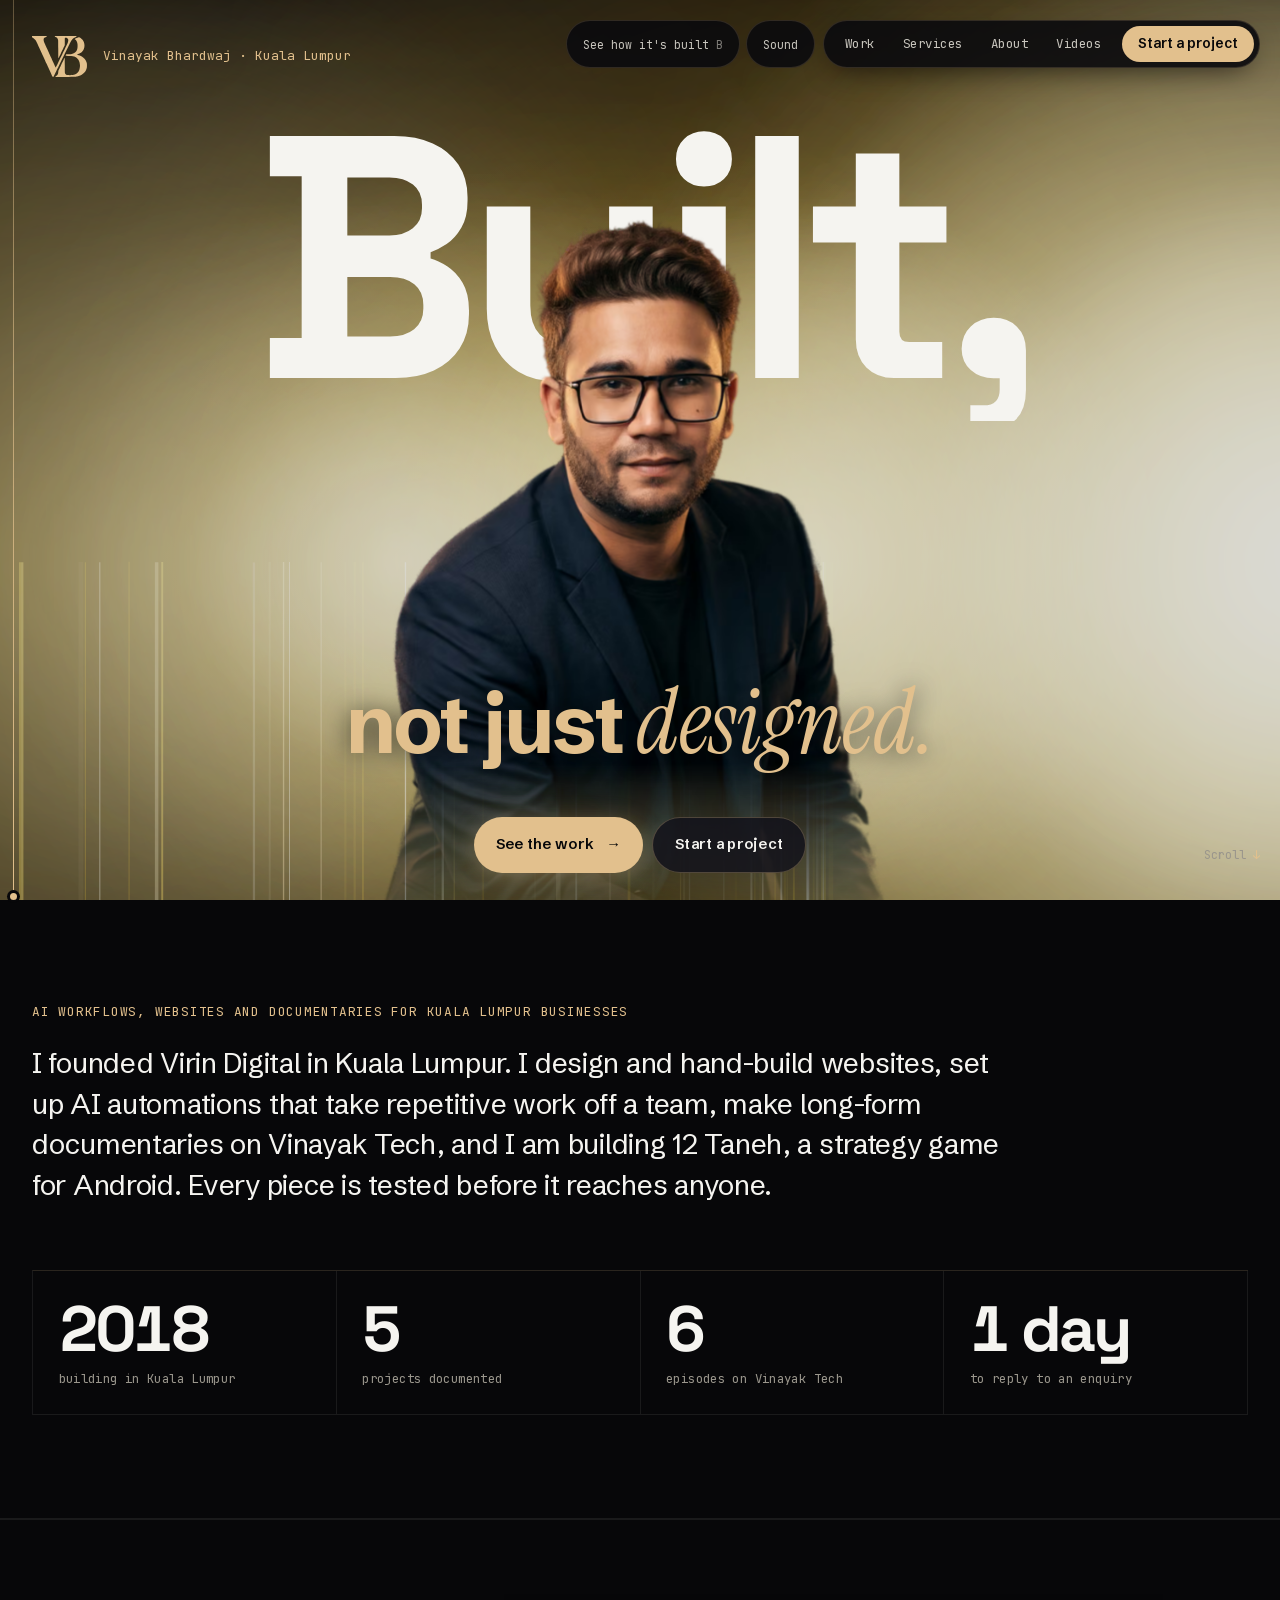
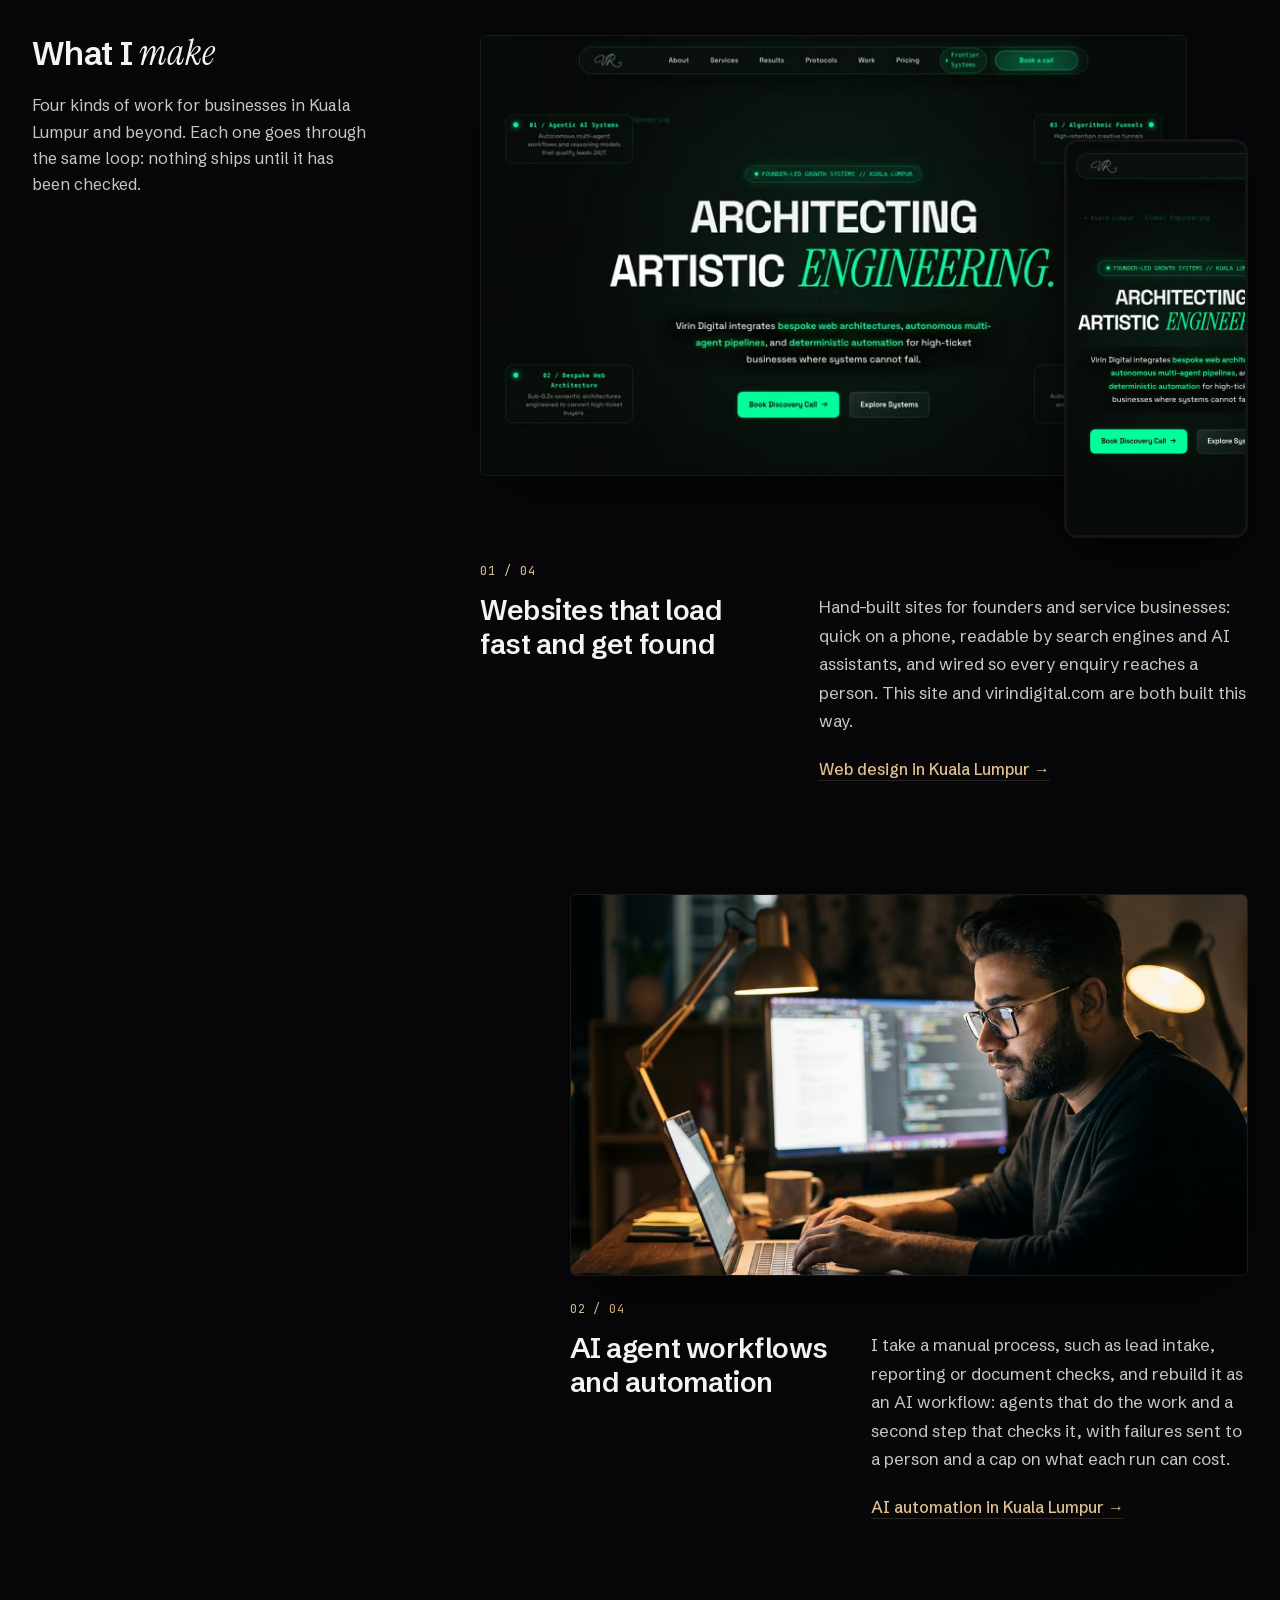
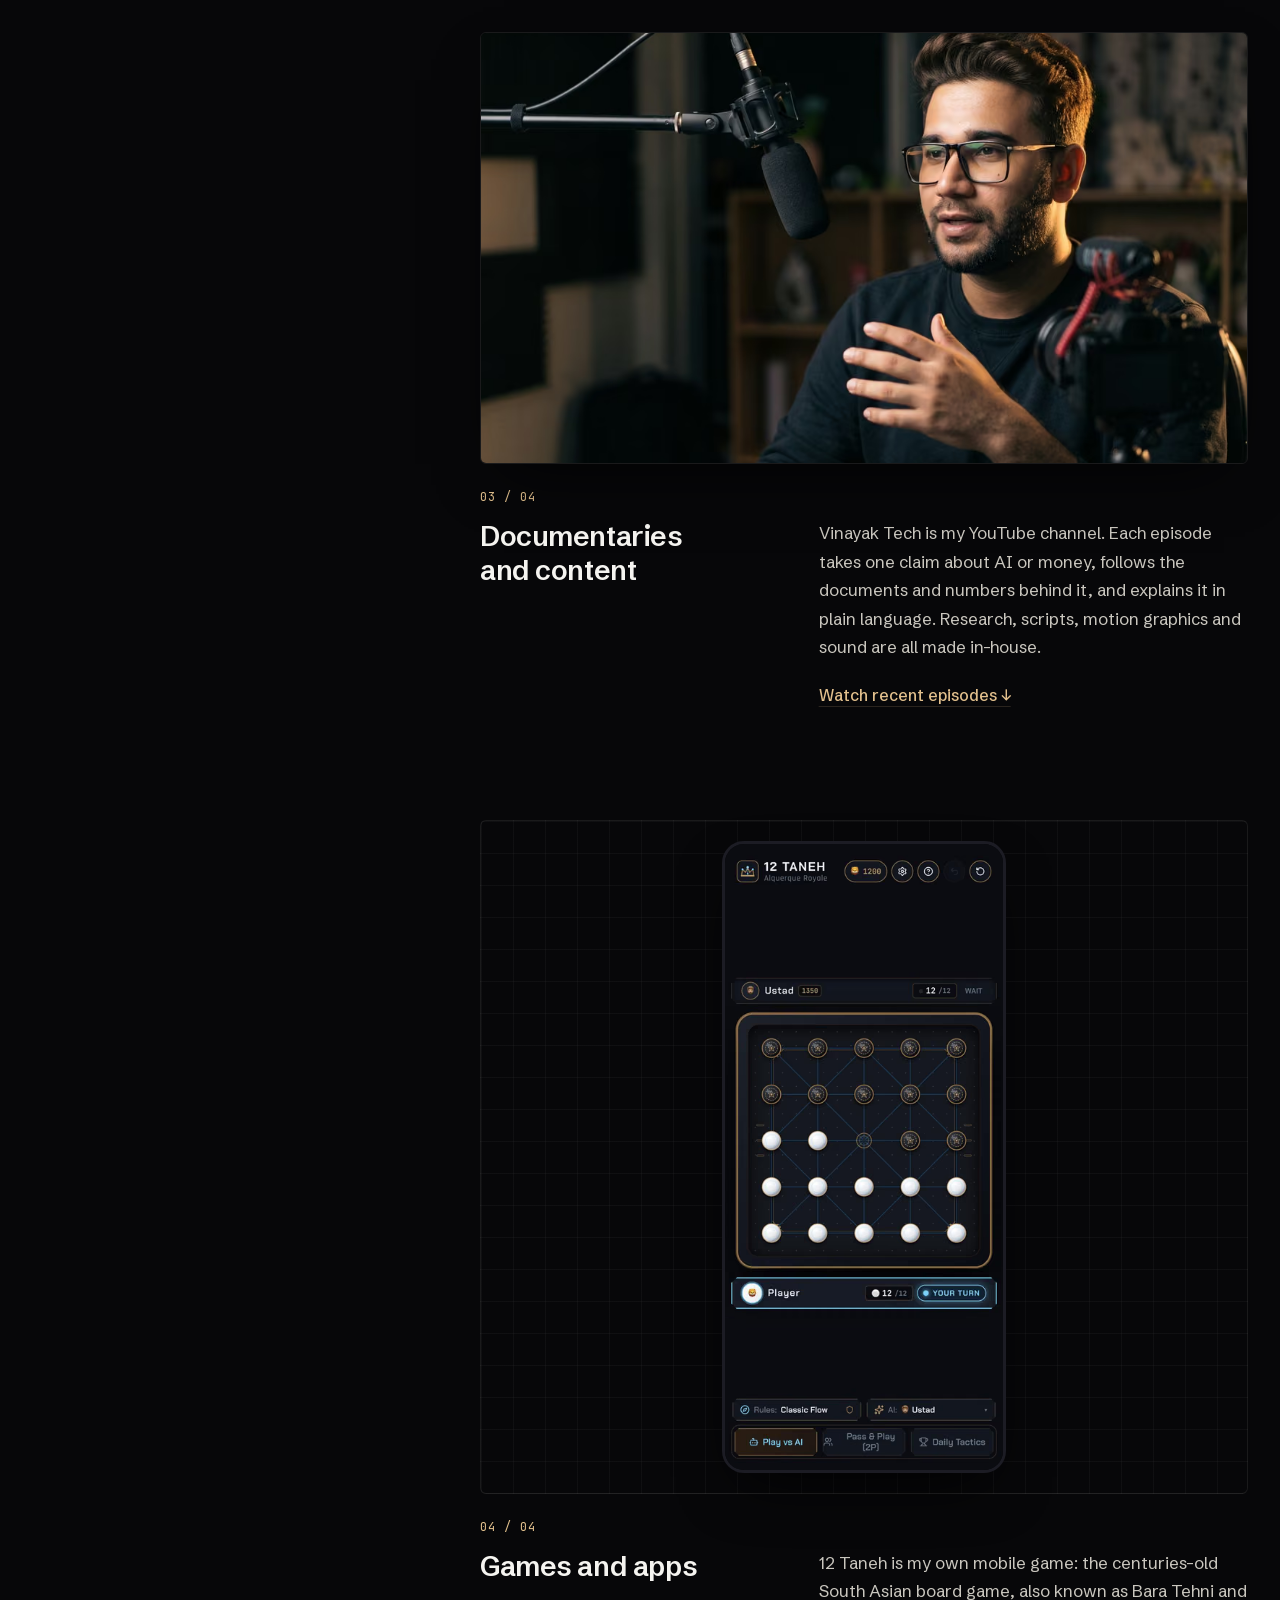
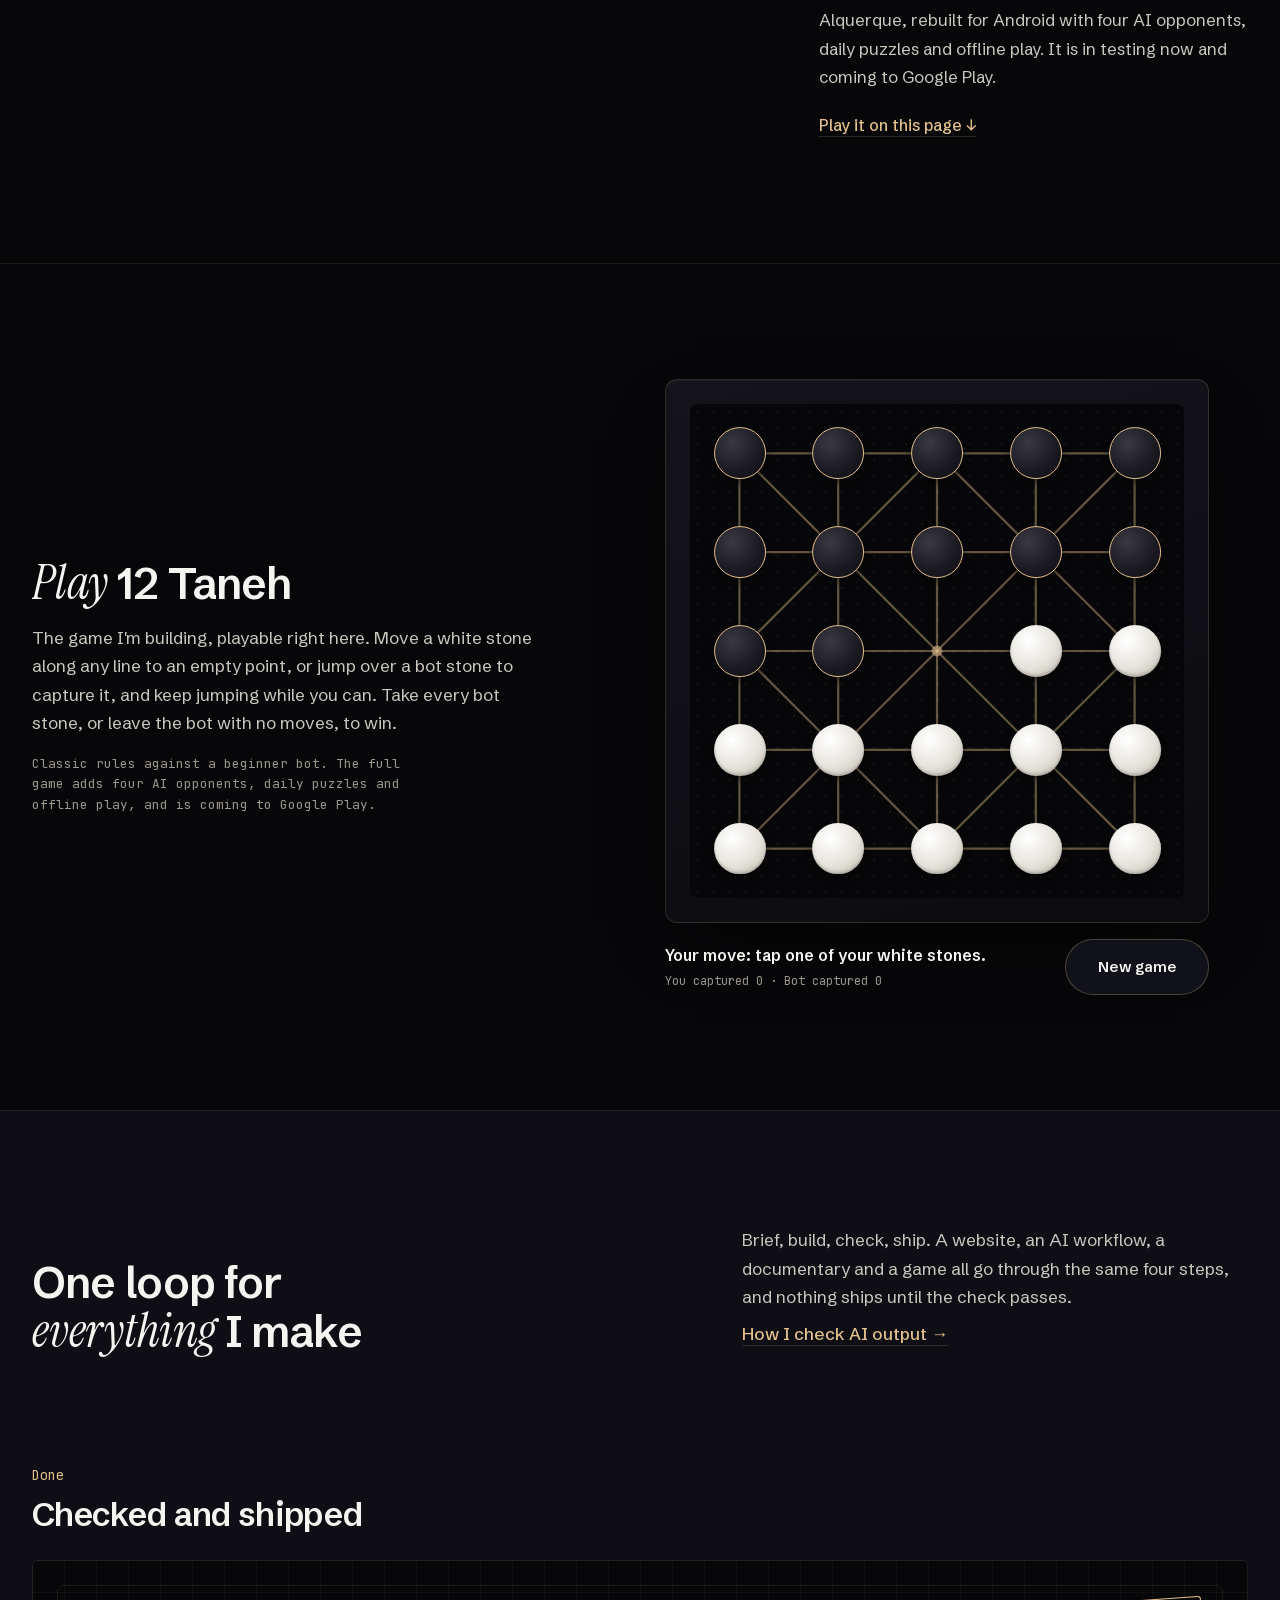
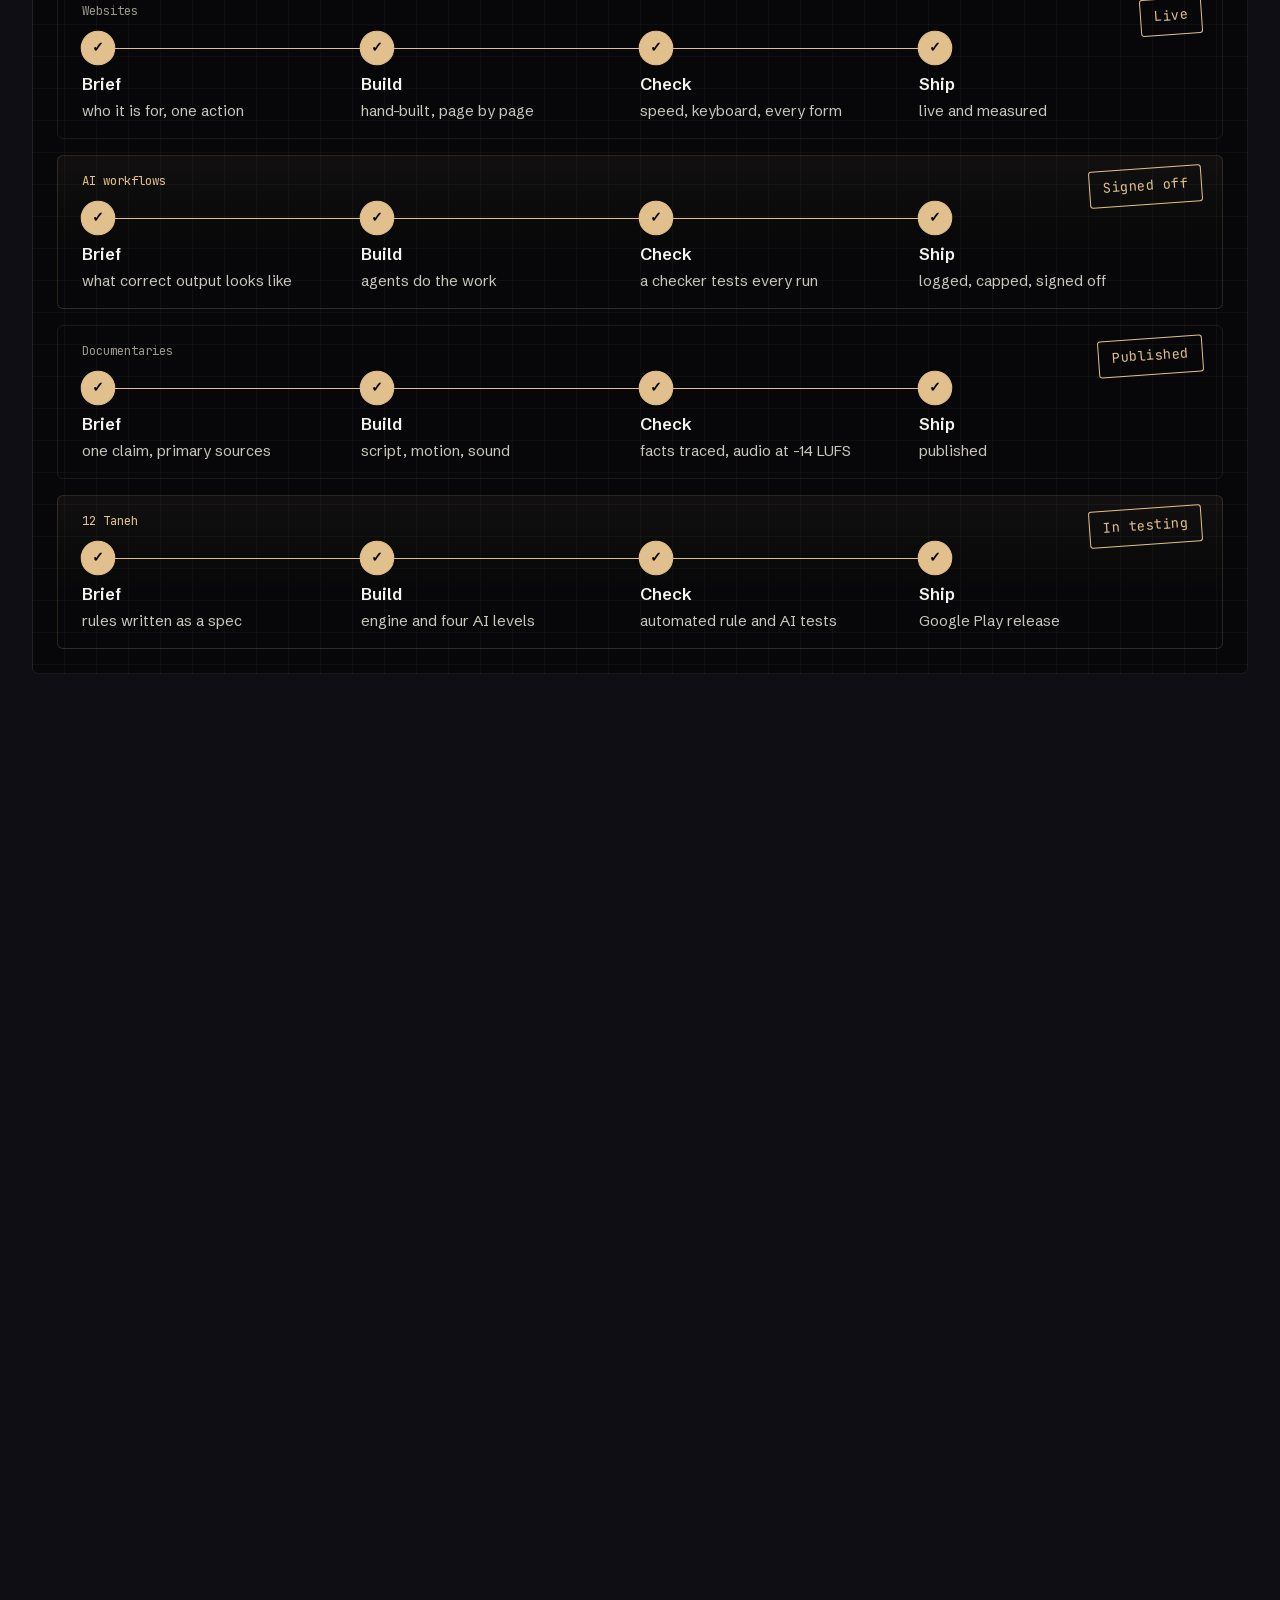
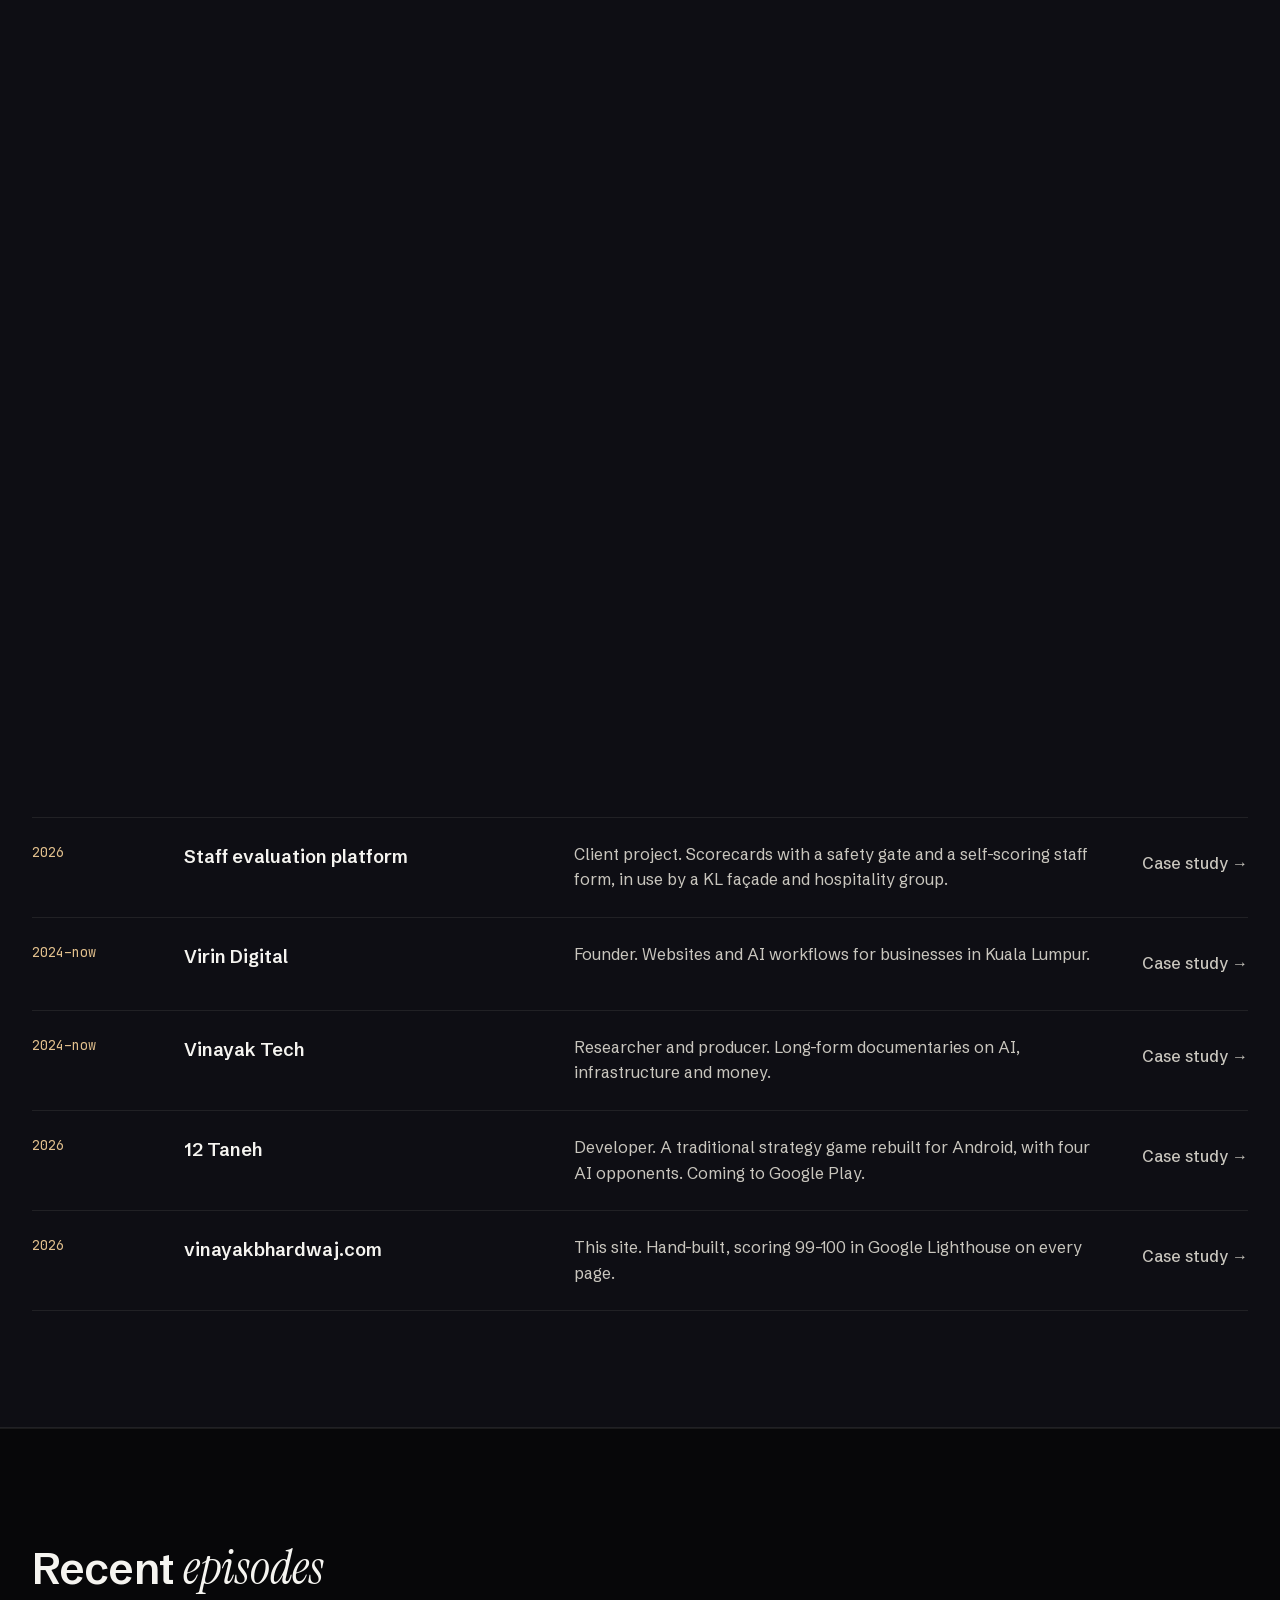
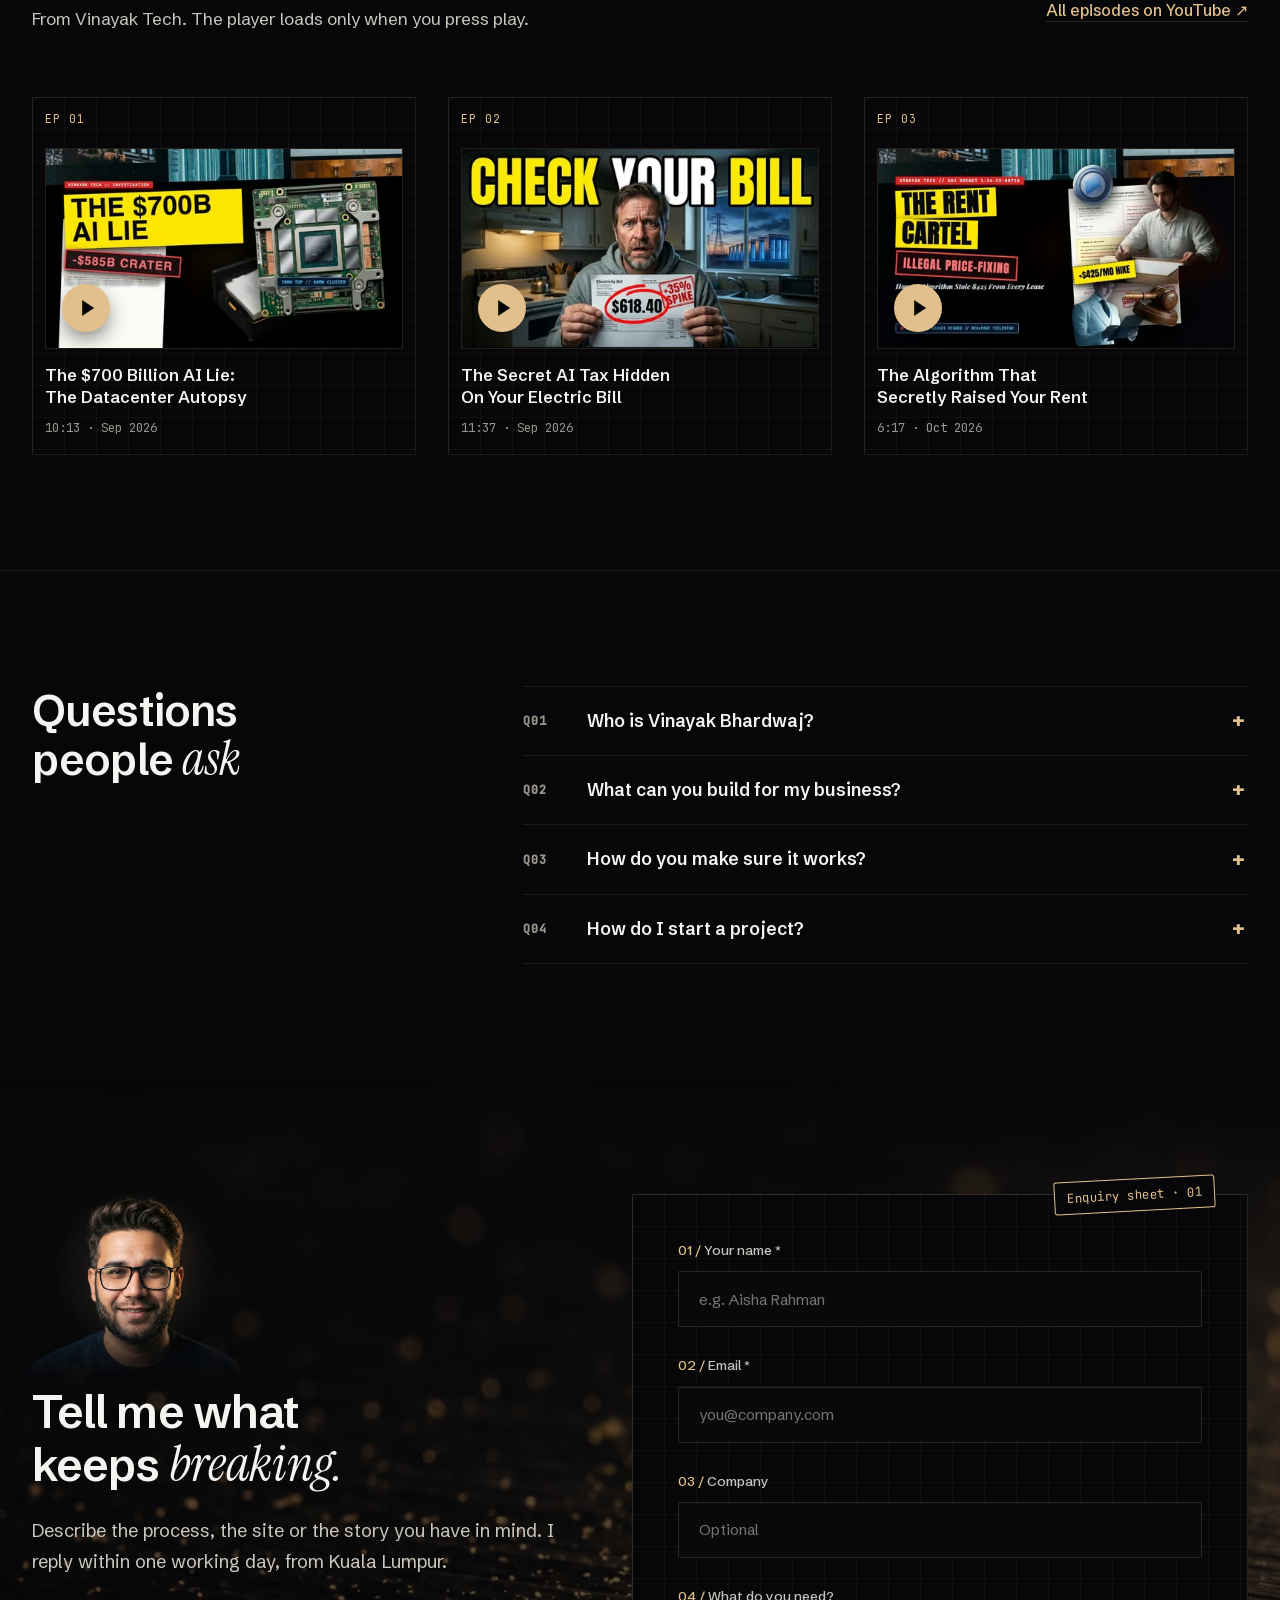
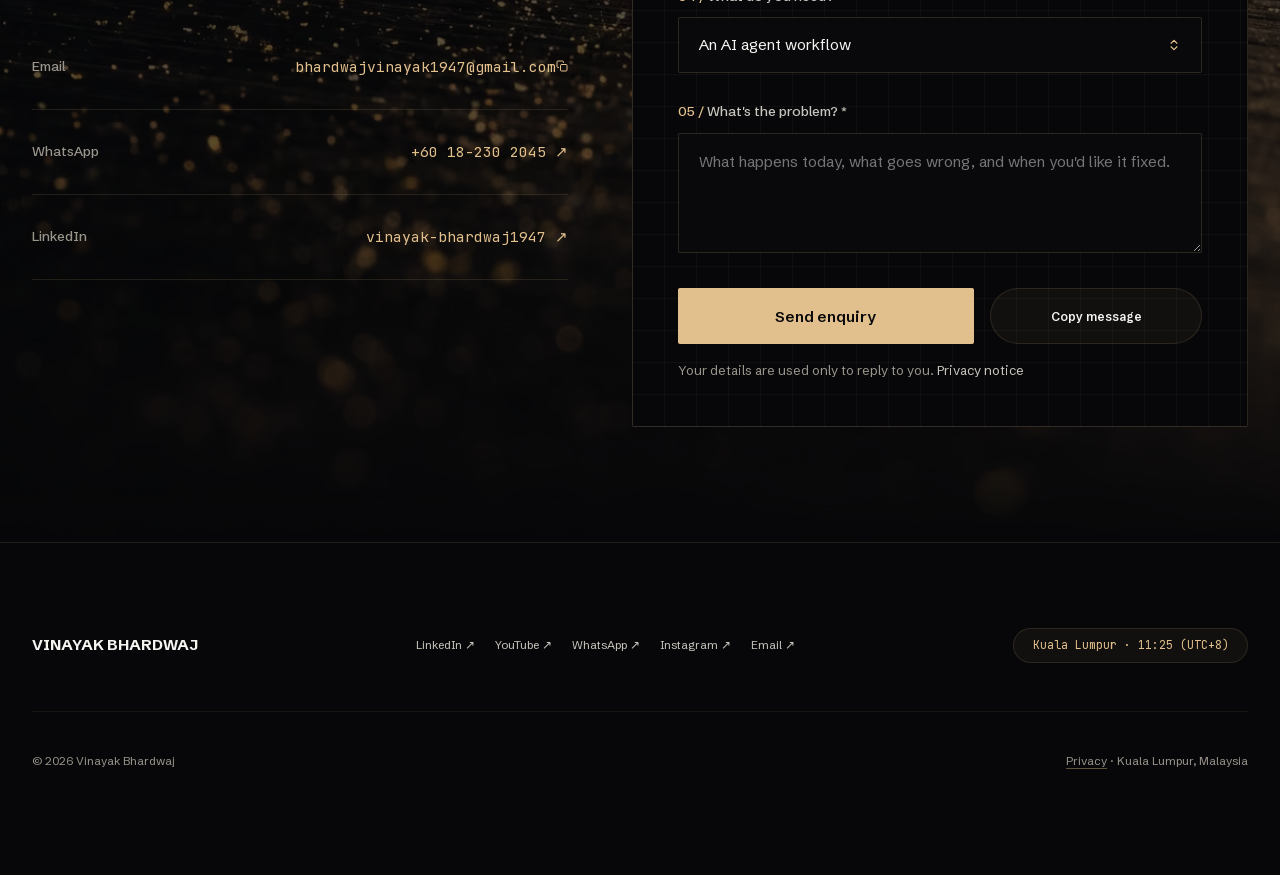
==== commit 54d63f13: "revert(services): back to the stacked column; keep numbered labels The 12-column register read as mi" ====
--- a/index.html
+++ b/index.html
@@ -322,7 +322,7 @@
           unicode-range: U+0020-007E, U+00A0, U+00A9, U+00B0, U+00B7, U+00D7, U+00E7, U+00E9, U+2013-2014, U+2018-201D, U+2022, U+2026, U+2190-2193, U+2197;
         }
     </style>
-    <link rel="stylesheet" href="css/site.css?v=18.2">
+    <link rel="stylesheet" href="css/site.css?v=18.3">
 </head>
 <body>
     <a class="skip-link" href="#main-content">Skip to content</a>
--- a/css/site.css
+++ b/css/site.css
@@ -1,2 +1,2 @@
 /* site.css: generated by tools/build-css.sh from css/styles.css + css/elevation.css. Edit the sources, not this file. */
-@keyframes statusPulse{0%,to{opacity:1;transform:scale(1)}50%{opacity:.4;transform:scale(.85)}}@keyframes soundWave{0%{height:3px}to{height:10px}}@keyframes receiptFadeIn{0%{opacity:0;transform:translateY(12px) scale(.98)}to{opacity:1;transform:translateY(0) scale(1)}}@keyframes pulseOrbitHint{0%,to{opacity:.75;transform:scale(1)}50%{opacity:1;transform:scale(1.03);border-color:var(--gold-primary)}}@keyframes marqueeScroll{0%{transform:translateX(0)}to{transform:translateX(-50%)}}@keyframes marqueeScrollReverse{0%{transform:translateX(-50%)}to{transform:translateX(0)}}@keyframes beaconPulse{0%,to{box-shadow:0 0 12px rgba(226,192,141,.2)}50%{box-shadow:0 0 24px rgba(226,192,141,.5)}}@keyframes soundWavePulse{0%{height:4px}50%{height:14px}to{height:6px}}@keyframes ev-develop{0%{opacity:0;transform:scale(1.04);filter:saturate(.2) brightness(.7)}to{opacity:1;transform:scale(1);filter:none}}@keyframes ev-vt-out{to{opacity:0;transform:translateY(-1.5%)}}@keyframes ev-vt-in{0%{opacity:0;transform:translateY(2%)}}@keyframes ev-rise{0%{transform:translateY(108%)}}@keyframes ev-drift{to{transform:translateY(14%)}}@keyframes ev-stamp{0%{opacity:0;transform:rotate(-3deg) scale(1.4)}}@keyframes ev-char-rise{0%{transform:translateY(105%)}}@keyframes ev-figure-in{0%{opacity:0;transform:translateY(4%) scale(1.03);filter:blur(10px) brightness(.6)}}@keyframes ev-word-in{0%{opacity:0;transform:translateY(.4em);filter:blur(6px)}}@keyframes ev-back-lift{to{transform:translateY(-28%);opacity:.25}}@keyframes ev-figure-sink{to{transform:translateX(-50%) translateY(10%)}}@keyframes ev-thread-fill{0%{transform:scaleY(0)}to{transform:scaleY(1)}}@keyframes ev-thread-head{to{transform:translateY(calc(100vh - 7px))}}@keyframes ev-vt-dim{to{opacity:.35;filter:brightness(.6)}}@keyframes ev-vt-wipe{0%{clip-path:inset(0 100%0 0)}to{clip-path:inset(0 0 0 0)}}@keyframes ev-cover-fade-up{0%{opacity:0;transform:translate(-50%,.6rem)}}:root{--bg-void:#070709;--bg-surface:#0E0E14;--bg-surface-elevated:#14141A;--bg-glass:rgba(14, 14, 20, 0.72);--bg-glass-card:rgba(18, 18, 26, 0.65);--bg-glass-hover:rgba(26, 26, 36, 0.85);--gold-foil:#E2C08D;--gold-light:#F5F4F0;--gold-primary:#E2C08D;--gold-amber:#E2C08D;--gold-deep:#E2C08D;--gold-glow:rgba(226, 192, 141, 0.22);--gold-glow-strong:rgba(226, 192, 141, 0.45);--border-hairline:rgba(226, 192, 141, 0.12);--border-gold:rgba(226, 192, 141, 0.28);--border-gold-active:rgba(226, 192, 141, 0.65);--text-primary:#F5F4F0;--text-secondary:#C9C6BE;--text-muted:#9A968C;--text-gold:#E2C08D;--status-active:#E2C08D;--status-active-glow:transparent;--font-display:'Space Grotesk', 'Schibsted Grotesk', -apple-system, sans-serif;--font-body:'Schibsted Grotesk', -apple-system, BlinkMacSystemFont, 'Segoe UI', sans-serif;--font-mono:'JetBrains Mono', 'Space Mono', monospace;--max-width:1400px;--nav-height:72px;--radius-sm:8px;--radius-md:16px;--radius-lg:28px;--radius-pill:9999px;--transition-fast:0.2s cubic-bezier(0.16, 1, 0.3, 1);--transition-smooth:0.4s cubic-bezier(0.16, 1, 0.3, 1);--transition-luxury:0.7s cubic-bezier(0.16, 1, 0.3, 1)}*,::after,::before{box-sizing:border-box;margin:0;padding:0}body,html{background-color:var(--bg-void);color:var(--text-primary);font-family:var(--font-body)}html{font-size:16px;line-height:1.6;-webkit-font-smoothing:antialiased;-moz-osx-font-smoothing:grayscale;text-rendering:optimizeLegibility;overflow-x:clip;scroll-padding-top:calc(var(--nav-height) + 1.5rem)}body{min-height:100vh;position:relative;overflow-x:visible}body.modal-open{overflow:hidden}a{color:inherit;text-decoration:none;transition:color var(--transition-fast)}button{cursor:pointer;font-family:inherit;border:0;background:0 0}img{max-width:100%;display:block}::selection{background-color:var(--gold-primary)}::-webkit-scrollbar{width:6px}::-webkit-scrollbar-track{background:var(--bg-void)}::-webkit-scrollbar-thumb{background:rgba(226,192,141,.25);border-radius:var(--radius-pill)}::-webkit-scrollbar-thumb:hover{background:rgba(226,192,141,.5)}.container{width:100%;max-width:var(--max-width);margin:0 auto;padding:0 2rem}.site-header{position:fixed;top:1.5rem;left:0;width:100%;z-index:1000;pointer-events:none}.nav-container{margin:0 auto;padding:0 1.5rem}.nav-pill{padding:0 1.75rem;background:var(--bg-glass);backdrop-filter:blur(24px);-webkit-backdrop-filter:blur(24px);border:1px solid var(--border-hairline);border-radius:var(--radius-pill);box-shadow:0 10px 40px rgba(0,0,0,.4),0 1px 0 rgba(226,192,141,.1) inset;transition:border-color var(--transition-smooth)}.nav-pill:hover{border-color:var(--border-gold)}.nav-mobile-actions{align-items:center;gap:.65rem}.hero-title{font-family:var(--font-display);font-size:clamp(3.2rem,6.2vw,5.8rem);font-weight:800;line-height:.98;letter-spacing:-.02em;margin-bottom:1.75rem;text-transform:uppercase}.btn{display:inline-flex;align-items:center;justify-content:center;gap:.75rem;height:56px;padding:0 2rem;border-radius:var(--radius-pill);font-size:.92rem;font-weight:600;letter-spacing:.02em}.btn-primary-gold{background:var(--gold-foil);color:var(--bg-void);box-shadow:0 4px 25px rgba(226,192,141,.3)}.btn-primary-gold:hover{transform:translateY(-2px);box-shadow:0 8px 35px var(--gold-glow-strong)}.btn-secondary-glass{background:rgba(20,20,28,.6);backdrop-filter:blur(16px);border:1px solid var(--border-gold);color:var(--text-primary)}.btn-secondary-glass:hover{border-color:var(--gold-primary);background:rgba(226,192,141,.1);transform:translateY(-2px)}.arrow-glyph{display:inline-flex;align-items:center;justify-content:center;transition:transform var(--transition-fast)}.btn:hover .arrow-glyph{transform:translateX(4px)}.log-line{margin-bottom:.35rem}.log-line.gold{color:var(--gold-primary)}.contact-section{padding:8rem 0 10rem;position:relative;background:radial-gradient(circle at 50% 30%,rgba(24,20,14,.5) 0%,var(--bg-void) 70%)}.contact-layout{display:grid;grid-template-columns:1fr 1.15fr;gap:4rem;align-items:flex-start}.contact-info-col h2{font-size:clamp(2.4rem,4vw,3.6rem);line-height:1.15;margin-bottom:1.5rem}.contact-info-col p{color:var(--text-secondary);font-size:1.15rem;line-height:1.7;margin-bottom:3rem}.direct-channels{list-style:none;margin-bottom:2.5rem}.direct-channel-item{display:flex;align-items:center;justify-content:space-between;gap:1.5rem;padding:1.25rem 0;border-bottom:1px solid var(--border-hairline)}.channel-lbl,.channel-val{font-family:var(--font-mono)}.channel-lbl{font-size:.75rem;color:var(--text-muted);text-transform:uppercase;white-space:nowrap;flex-shrink:0;letter-spacing:.08em}.channel-val{font-size:.92rem;color:var(--gold-primary);text-decoration:none;text-align:right;transition:color var(--transition-fast),text-shadow var(--transition-fast)}.channel-val:hover{color:var(--gold-light);text-shadow:0 0 12px var(--gold-glow)}.contact-form-panel{padding:3.5rem;border-radius:var(--radius-lg);background:var(--bg-glass-card);backdrop-filter:blur(24px);border:1px solid var(--border-gold);box-shadow:0 20px 50px rgba(0,0,0,.6)}.form-group{margin-bottom:1.75rem}.form-label{display:block;font-family:var(--font-mono);font-size:.75rem;letter-spacing:.08em;color:var(--text-secondary);margin-bottom:.6rem}.form-input,.form-select,.form-textarea{width:100%;border-radius:var(--radius-sm);background:rgba(10,10,15,.8);border:1px solid var(--border-hairline);color:var(--text-primary);font-family:var(--font-body);font-size:.95rem;transition:border-color var(--transition-fast),box-shadow var(--transition-fast);outline:0;box-sizing:border-box}.form-input,.form-select{height:56px;min-height:56px;padding:0 1.25rem;line-height:54px}.form-select{-webkit-appearance:none;-moz-appearance:none;appearance:none;padding-right:3rem;cursor:pointer;background-color:rgba(10,10,15,.85);background-image:url("data:image/svg+xml,%3Csvg xmlns='http://www.w3.org/2000/svg' width='16' height='16' viewBox='0 0 24 24' fill='none' stroke='%23E2C08D' stroke-width='2' stroke-linecap='round' stroke-linejoin='round'%3E%3Cpath d='m7 15 5 5 5-5'/%3E%3Cpath d='m7 9 5-5 5 5'/%3E%3C/svg%3E");background-repeat:no-repeat;background-position:right 1.25rem center;background-size:14px 14px}.form-select option{background-color:#0e0e14;color:var(--text-primary);padding:.75rem 1rem}.form-input:focus,.form-select:focus,.form-textarea:focus{border-color:var(--gold-primary);box-shadow:0 0 15px rgba(226,192,141,.15)}.form-textarea{padding:1rem 1.25rem;min-height:120px;resize:vertical;line-height:1.6}.btn-submit-inquiry{width:100%;height:56px;border-radius:var(--radius-pill);background:var(--gold-foil);color:var(--bg-void);font-size:.95rem;font-weight:700;letter-spacing:.05em}.btn-submit-inquiry:hover{transform:translateY(-2px);box-shadow:0 8px 30px var(--gold-glow-strong)}.form-feedback{margin-top:1rem;font-family:var(--font-mono);font-size:.8rem;text-align:center}.form-feedback.error{color:#f87171}.form-feedback.success{color:var(--status-active)}.form-receipt-hud{background:rgba(8,8,12,.96);border:1px solid var(--gold-primary);box-shadow:0 16px 48px rgba(0,0,0,.75),0 0 28px rgba(226,192,141,.15);border-radius:var(--radius-md);padding:2.25rem;margin-top:1.5rem;animation:receiptFadeIn .5s cubic-bezier(.16,1,.3,1) forwards}.receipt-header{display:flex;justify-content:space-between;align-items:center;border-bottom:1px solid rgba(226,192,141,.2);padding-bottom:1.25rem;margin-bottom:1.5rem;flex-wrap:wrap;gap:.75rem}.receipt-badge{font-family:var(--font-mono);font-size:.72rem;font-weight:700;letter-spacing:.14em;color:var(--status-active);background:rgba(52,211,153,.1);border:1px solid rgba(52,211,153,.3);padding:.35rem .8rem;border-radius:var(--radius-sm);display:inline-flex;align-items:center;gap:.4rem}.receipt-summary{font-size:.95rem;line-height:1.6;color:var(--text-primary);margin-bottom:1.5rem}.receipt-actions{display:flex;gap:1rem;flex-wrap:wrap}.btn-receipt-action{display:inline-flex;align-items:center;justify-content:center;gap:.6rem;min-height:44px;padding:.85rem 1.5rem;font-family:var(--font-mono);font-size:.75rem;font-weight:700;letter-spacing:.12em;border-radius:var(--radius-sm);text-decoration:none;cursor:pointer;transition:all var(--transition-normal);box-sizing:border-box}.btn-receipt-action.gold{background:var(--gold-primary);color:var(--bg-void);border:1px solid var(--gold-primary)}.btn-receipt-action.gold:hover{background:var(--gold-light);box-shadow:0 0 20px rgba(226,192,141,.4);transform:translateY(-2px)}.btn-receipt-action.glass{background:rgba(255,255,255,.05);color:var(--text-primary);border:1px solid var(--border-hairline)}.btn-receipt-action.glass:hover{background:rgba(255,255,255,.1);border-color:var(--gold-primary);transform:translateY(-2px)}.site-footer{padding:5rem 0 6.5rem;border-top:1px solid var(--border-hairline);background:var(--bg-void);position:relative;z-index:10}.footer-top{display:flex;justify-content:space-between;align-items:center;gap:1.5rem;padding-bottom:2.75rem;border-bottom:1px solid rgba(226,192,141,.08);margin-bottom:2.5rem;flex-wrap:nowrap}.footer-brand{font-family:var(--font-display);font-size:.95rem;font-weight:700;letter-spacing:.06em;color:var(--text-primary);white-space:nowrap;flex-shrink:0}.footer-socials{display:flex;align-items:center;justify-content:center;gap:1.25rem;flex-wrap:nowrap;flex-shrink:0}.footer-social-link{letter-spacing:.08em;color:var(--text-secondary);text-decoration:none;transition:color var(--transition-fast),text-shadow var(--transition-fast);min-height:38px;display:inline-flex;white-space:nowrap}.footer-social-link:hover{color:var(--gold-light);text-shadow:0 0 12px var(--gold-glow)}.footer-bottom,.footer-clock,.footer-social-link{align-items:center;font-family:var(--font-mono);font-size:.72rem}.footer-clock{color:var(--gold-primary);padding:.45rem 1.15rem;border-radius:var(--radius-pill);background:rgba(226,192,141,.05);border:1px solid var(--border-hairline);white-space:nowrap;flex-shrink:0;display:inline-flex;letter-spacing:.04em}.footer-bottom{display:flex;justify-content:space-between;color:var(--text-muted);letter-spacing:.06em;gap:1.5rem}@media (max-width:1240px){.footer-top{display:grid;grid-template-columns:1fr auto;row-gap:1.5rem;column-gap:1.5rem;align-items:center}.footer-brand{grid-column:1;justify-self:start}.footer-clock{grid-column:2;justify-self:end}.footer-socials{grid-column:1/-1;justify-self:start;flex-wrap:wrap;gap:.75rem 1.35rem}}@media (max-width:768px){.site-footer{padding:4rem 0 4.5rem}.footer-top{display:flex;flex-direction:column;align-items:flex-start;gap:1.35rem;padding-bottom:2rem}.footer-brand{white-space:normal;font-size:.9rem}.footer-socials{flex-wrap:wrap;gap:.65rem 1.15rem}.footer-clock{font-size:.68rem;padding:.4rem .9rem}.footer-bottom{flex-direction:column;align-items:flex-start;gap:.75rem}}.btn:active,button:active{transform:scale(.982);transition:transform .08s ease-out}.mobile-menu-toggle{display:none;gap:6px;min-height:44px;background:0 0;cursor:pointer}.mobile-menu-toggle:hover{background:rgba(226,192,141,.08)}.hamburger-line{width:20px;height:1.5px;background:var(--gold-light);border-radius:2px;transition:transform .3s cubic-bezier(.16,1,.3,1),opacity .3s ease}.mobile-menu-overlay{position:fixed;inset:0;width:100vw;height:100vh;background:rgba(7,7,9,.97);z-index:10000;opacity:0;visibility:hidden;pointer-events:none;transition:opacity .4s cubic-bezier(.16,1,.3,1),visibility .4s;overflow-y:auto}.mobile-menu-overlay.active{opacity:1;visibility:visible;pointer-events:auto}.mobile-menu-header,.mobile-menu-inner{display:flex;justify-content:space-between}.mobile-menu-inner{padding:1.5rem 1.5rem 2.5rem;flex-direction:column}.mobile-menu-header{align-items:center;padding-bottom:1.5rem}.mobile-menu-close-btn{border-radius:50%;border:1px solid var(--border-hairline);background:rgba(226,192,141,.05);font-size:1.1rem;display:flex;align-items:center;justify-content:center;cursor:pointer;transition:var(--transition-fast)}.mobile-menu-close-btn:hover{background:rgba(226,192,141,.15)}.mobile-nav-list{display:flex;flex-direction:column;gap:.5rem;padding:2rem 0}.mobile-nav-item{display:flex;align-items:baseline;gap:1.25rem;padding:.85rem 0;text-decoration:none;border-bottom:1px solid rgba(226,192,141,.06);transform:translateY(16px);opacity:0;transition:opacity .35s cubic-bezier(.16,1,.3,1),transform .35s cubic-bezier(.16,1,.3,1),color .2s}.mobile-menu-overlay.active .mobile-nav-item{transform:translateY(0);opacity:1}.mobile-menu-overlay.active .mobile-nav-item:nth-child(1){transition-delay:.06s}.mobile-menu-overlay.active .mobile-nav-item:nth-child(2){transition-delay:.1s}.mobile-menu-overlay.active .mobile-nav-item:nth-child(3){transition-delay:.14s}.mobile-menu-overlay.active .mobile-nav-item:nth-child(4){transition-delay:.18s}.mobile-menu-overlay.active .mobile-nav-item:nth-child(5){transition-delay:.22s}.mobile-menu-overlay.active .mobile-nav-item:nth-child(6){transition-delay:.26s}.mobile-nav-label{font-size:1.45rem;color:var(--text-primary)}.mobile-nav-item:hover .mobile-nav-label{color:var(--gold-primary)}.mobile-menu-footer{padding-top:1.5rem;border-top:1px solid var(--border-hairline);display:flex;flex-direction:column;gap:1.25rem}.mobile-meta-text{font-family:var(--font-mono);font-size:.72rem;color:var(--text-muted);letter-spacing:.1em}.mobile-social-strip{display:flex;align-items:center;justify-content:space-between;gap:.5rem;flex-wrap:wrap}.mobile-social-link{font-family:var(--font-mono);font-size:.72rem;letter-spacing:.12em;color:var(--gold-primary);text-decoration:none;min-height:44px;display:inline-flex;align-items:center;padding:.35rem .65rem;border-radius:var(--radius-sm);background:rgba(226,192,141,.05);border:1px solid var(--border-hairline);transition:all var(--transition-fast)}.mobile-social-link:active,.mobile-social-link:hover{color:var(--gold-light);background:rgba(226,192,141,.15);border-color:var(--border-gold)}.mobile-cta-btn{width:100%;text-align:center;justify-content:center;padding:1rem 1.5rem}.form-actions-row{display:grid;grid-template-columns:1.4fr 1fr;gap:1rem;margin-top:.5rem}.btn-copy-brief{display:inline-flex;align-items:center;justify-content:center;padding:1.15rem 1.5rem;background:rgba(226,192,141,.05);border:1px solid var(--border-hairline);color:var(--gold-light);font-family:var(--font-mono);font-size:.75rem;font-weight:500;letter-spacing:.1em;border-radius:var(--radius-pill);cursor:pointer}.btn-copy-brief:hover{border-color:var(--border-gold);background:rgba(226,192,141,.12);color:var(--text-primary)}@media (max-width:640px){.form-actions-row{grid-template-columns:1fr}}.subpage-stage{position:relative;padding-top:calc(var(--nav-height) + 5rem);padding-bottom:8rem;overflow:hidden}@media (max-width:1200px){.contact-layout{grid-template-columns:1fr}}@media (max-width:768px){.contact-form-panel{backdrop-filter:none!important;-webkit-backdrop-filter:none!important;background:rgba(14,14,20,.95)}.nav-pill{padding:0 1rem;height:56px;justify-content:space-between}.mobile-menu-toggle{display:flex}.hero-title{font-size:clamp(2.2rem,7.5vw,2.8rem)}.btn{width:100%}.contact-section{padding:3.75rem 0 5rem}.contact-form-panel{padding:1.75rem 1.25rem}.direct-channels{margin-bottom:2rem}.direct-channel-item{flex-direction:column;align-items:flex-start;gap:.35rem;padding:.85rem 0}.channel-lbl{font-size:.68rem;letter-spacing:.08em}.channel-val{text-align:left;word-break:break-word;font-size:.88rem;line-height:1.4;max-width:100%}.contact-info-col p{font-size:1rem;margin-bottom:2rem}}@media (max-width:480px){.container{padding:0 1rem}.nav-pill{padding:0 .85rem}.hero-title{font-size:2.2rem}}a:focus-visible,button:focus-visible,input:focus-visible,select:focus-visible,textarea:focus-visible{box-shadow:0 0 15px var(--gold-glow-strong)!important}.command-hud,.command-hud-overlay{position:fixed;opacity:0;visibility:hidden;pointer-events:none}.command-hud-overlay{inset:0;background:rgba(7,7,9,.85);backdrop-filter:blur(18px);-webkit-backdrop-filter:blur(18px);z-index:10001;transition:opacity .3s ease,visibility .3s}.command-hud-overlay.active,.command-hud.active{opacity:1;visibility:visible;pointer-events:auto}.command-hud{top:50%;left:50%;transform:translate(-50%,-50%) scale(.96);z-index:10002;width:90%;max-width:580px;transition:transform .3s cubic-bezier(.16,1,.3,1),opacity .3s ease,visibility .3s}.command-hud.active{transform:translate(-50%,-50%) scale(1)}.command-hud-card{background:rgba(14,14,22,.96);border:1px solid var(--border-gold);border-radius:var(--radius-md);padding:2rem;box-shadow:0 25px 60px rgba(0,0,0,.7),0 0 30px rgba(226,192,141,.15)}.hud-header{display:flex;justify-content:space-between;align-items:center;padding-bottom:1.25rem;border-bottom:1px solid var(--border-hairline);margin-bottom:1.5rem}.hud-title{font-family:var(--font-mono);font-size:.75rem;font-weight:700;color:var(--gold-light);letter-spacing:.12em}.hud-close-btn,.hud-item kbd{align-items:center;justify-content:center;color:var(--gold-light)}.hud-close-btn{width:32px;height:32px;border-radius:50%;border:1px solid var(--border-hairline);background:0 0;font-size:1rem;cursor:pointer;display:flex;transition:var(--transition-fast)}.hud-close-btn:hover{border-color:var(--border-gold);background:rgba(226,192,141,.15)}.hud-grid{display:grid;grid-template-columns:repeat(2,1fr);gap:.85rem;margin-bottom:1.5rem}.hud-item{display:flex;align-items:center;gap:.75rem;padding:.6rem .85rem;background:rgba(8,8,12,.6);border:1px solid rgba(226,192,141,.08);border-radius:var(--radius-sm)}.hud-item kbd{display:inline-flex;min-width:24px;height:24px;padding:0 6px;background:rgba(226,192,141,.15);border:1px solid var(--border-gold);border-radius:4px;font-family:var(--font-mono);font-size:.7rem;font-weight:700;box-shadow:0 2px 0 rgba(0,0,0,.4)}.hud-item span{font-family:var(--font-body);font-size:.8rem;color:var(--text-primary)}@media (max-width:640px){.hud-grid{grid-template-columns:1fr}}.world-clock{font-variant-numeric:tabular-nums lining-nums}@media (prefers-reduced-motion:reduce){*,::after,::before{animation-duration:.001ms!important;animation-iteration-count:1!important;transition-duration:.001ms!important;scroll-behavior:auto!important;cursor:auto!important}}:root{--ev-ink:#F5F4F0;--ev-ink-2:#C9C6BE;--ev-ink-3:#9A968C;--ev-line:rgba(226, 192, 141, 0.16);--ev-line-soft:rgba(245, 244, 240, 0.08);--ev-gold:#E2C08D;--ev-panel:#0E0E14;--ev-radius:6px;--ev-ease:cubic-bezier(0.16, 1, 0.3, 1);--ev-gutter:max(1.25rem, env(safe-area-inset-left, 0px));--ev-section-pad:clamp(4.5rem, 9vw, 8rem)}.mobile-nav-label{text-transform:none}.ev-section-head{display:flex;flex-direction:column;gap:1rem;max-width:46rem;margin-bottom:clamp(2.5rem,5vw,4rem)}.ev-section-head h2{font-family:var(--font-body);font-weight:600;font-size:clamp(1.85rem,3.4vw,2.85rem);line-height:1.12;letter-spacing:-.02em;color:var(--ev-ink);text-transform:none;text-wrap:balance;margin:0}.ev-section-head p{color:var(--ev-ink-2);font-size:1.08rem;line-height:1.65;max-width:62ch;margin:0}.ev-head-row{flex-direction:row;align-items:flex-end;justify-content:space-between;max-width:none;flex-wrap:wrap;gap:1rem 2rem}.ev-head-row>div,.ev-hero-facts li{display:flex;flex-direction:column;gap:.75rem}.ev-link{display:inline-flex;align-items:center;min-height:44px;color:var(--ev-gold);font-weight:500;text-decoration:underline;text-decoration-color:var(--ev-line);text-underline-offset:.3em;transition:text-decoration-color .3s var(--ev-ease)}.ev-link:hover{text-decoration-color:var(--ev-gold)}.ev-hero{position:relative;isolation:isolate;min-height:min(100svh,980px);display:flex;align-items:center;padding:calc(var(--nav-height) + 3rem)0 4rem;overflow:hidden;background:var(--bg-void)}.ev-hero-dust{position:absolute;inset:0;width:100%;height:100%;pointer-events:none;-webkit-mask-image:linear-gradient(90deg,transparent 30%,#000 70%);mask-image:linear-gradient(90deg,transparent 30%,#000 70%)}.ev-kicker{font-family:var(--font-mono);font-size:.8rem;color:var(--ev-gold);margin:0}.ev-hero-title{font-size:clamp(2.5rem,5.4vw,4.75rem);color:var(--ev-ink);text-wrap:balance;margin:0}.ev-gold{color:var(--ev-gold)}.ev-hero-lede,.ev-row-copy p{color:var(--ev-ink-2);margin:0}.ev-hero-lede{font-size:clamp(1.05rem,1.4vw,1.2rem);line-height:1.65;max-width:52ch}.ev-hero-actions,.ev-hero-facts{display:flex;flex-wrap:wrap;gap:.75rem}.ev-hero-actions .btn,.ev-row-copy h3{font-family:var(--font-body);font-weight:600}.ev-hero-actions .btn{letter-spacing:0;text-transform:none;font-size:1rem}.ev-hero-facts{list-style:none;margin:.5rem 0 0;padding:1.25rem 0 0;border-top:1px solid var(--ev-line);gap:.75rem 2rem;color:var(--ev-ink-3);font-size:.9rem}.ev-hero-facts li{gap:.15rem}.ev-fact-val{font-family:var(--font-mono);font-size:.95rem;color:var(--ev-ink);font-variant-numeric:tabular-nums}@media (max-width:767px){.ev-hero{flex-direction:column;align-items:stretch;min-height:0;padding:0 0 3rem}.ev-hero-title{font-size:clamp(2.1rem,9.6vw,2.6rem)}.ev-hero-dust{-webkit-mask-image:linear-gradient(180deg,#000 0,transparent 55%);mask-image:linear-gradient(180deg,#000 0,transparent 55%)}.ev-hero-actions .btn{flex:1 1 100%;justify-content:center}.ev-hero-facts{gap:.75rem 1.25rem}}.ev-services,.ev-work{position:relative}.ev-route,.ev-services,.ev-videos,.ev-work{padding:var(--ev-section-pad)0}.ev-videos{position:relative}.ev-services{border-top:1px solid var(--ev-line-soft)}.ev-row{display:grid;grid-template-columns:minmax(0,1.25fr) minmax(0,1fr);gap:clamp(1.75rem,5vw,5rem);align-items:center}.ev-row+.ev-row{margin-top:clamp(3.5rem,8vw,7rem)}.ev-row-flip .ev-row-media{order:2}.ev-row-media{margin:0;position:relative;min-width:0}.ev-row-media img{width:100%;height:auto;aspect-ratio:4/3;object-fit:cover;border-radius:var(--ev-radius);border:1px solid var(--ev-line-soft);box-shadow:0 24px 60px -24px rgba(0,0,0,.8)}.ev-row-copy{display:flex;flex-direction:column;gap:1rem;min-width:0}.ev-row-copy h3{font-size:clamp(1.4rem,2.2vw,1.85rem);line-height:1.2;letter-spacing:-.015em;color:var(--ev-ink);text-wrap:balance;margin:0}.ev-row-copy p{font-size:1.05rem;line-height:1.7;max-width:58ch}.ev-device{padding:0 8% 8%0}.ev-device .ev-device-desktop{aspect-ratio:1440/900}.ev-device .ev-device-phone{position:absolute;right:0;bottom:0;width:24%;aspect-ratio:390/844;border-radius:14px;border:3px solid var(--bg-surface-elevated);box-shadow:0 18px 40px -12px rgba(0,0,0,.9)}@media (max-width:899px){.ev-row{grid-template-columns:1fr}.ev-row-flip .ev-row-media{order:0}}.ev-work{background:var(--ev-panel);border-block:1px solid var(--ev-line-soft)}.ev-loops{display:grid;gap:1.25rem;margin-bottom:clamp(3rem,6vw,5rem)}.ev-loop{border:1px solid var(--ev-line-soft);border-radius:var(--ev-radius);padding:1.5rem;min-width:0}.ev-loop-ai{border-color:var(--ev-line);background:linear-gradient(180deg,rgba(226,192,141,.05),transparent 70%)}.ev-loop-name{font-family:var(--font-mono);font-size:.78rem;color:var(--ev-ink-3);margin:0 0 1.25rem}.ev-loop-ai .ev-loop-name,.ev-rec-link:hover{color:var(--ev-gold)}.ev-loop ol{list-style:none;margin:0;padding:0;display:grid;grid-template-columns:repeat(5,minmax(0,1fr));counter-reset:step;position:relative}.ev-loop li{counter-increment:step;position:relative;padding:2.25rem 1rem 0 0;color:var(--ev-ink-3);font-size:.92rem;line-height:1.5}.ev-loop li::before{content:counter(step);position:absolute;top:0;left:0;width:1.6rem;height:1.6rem;display:grid;place-items:center;border-radius:50%;border:1px solid var(--ev-line);background:var(--bg-void);font-family:var(--font-mono);font-size:.72rem;color:var(--ev-ink-2);z-index:1}.ev-loop li::after{content:"";position:absolute;top:.8rem;left:1.6rem;right:0;height:1px;background:var(--ev-line)}.ev-loop li:last-child::after,.ev-route li:last-child::after{display:none}.ev-loop-ai li::before{color:var(--ev-gold);border-color:rgba(226,192,141,.45)}.ev-loop li span,.ev-records h3{font-weight:600;color:var(--ev-ink)}.ev-loop li span{display:block;font-size:1rem;margin-bottom:.2rem}@media (max-width:899px){.ev-loops{grid-template-columns:1fr 1fr;gap:.75rem}.ev-loop{padding:1.1rem}.ev-loop ol{grid-template-columns:1fr;gap:1.1rem}.ev-loop li{padding:0 0 0 2.4rem;font-size:.85rem}.ev-loop li::after{top:1.6rem;left:.8rem;right:auto;width:1px;height:calc(100% - .5rem)}.ev-loop li span{font-size:.95rem}}@media (max-width:479px){.ev-loops{grid-template-columns:1fr}}.ev-records{list-style:none;margin:0;padding:0;border-top:1px solid var(--ev-line-soft)}.ev-records li{display:grid;grid-template-columns:7.5rem minmax(0,1fr) auto;gap:.5rem 2rem;align-items:baseline;padding:1.5rem 0;border-bottom:1px solid var(--ev-line-soft)}.ev-rec-years{font-family:var(--font-mono);font-size:.85rem;color:var(--ev-gold);font-variant-numeric:tabular-nums}.ev-records h3{font-family:var(--font-body);font-size:1.15rem;margin:0 0 .3rem}.ev-records p{color:var(--ev-ink-2);margin:0;line-height:1.6;max-width:62ch}.ev-rec-link{color:var(--ev-ink-2);font-weight:500;min-height:44px;display:inline-flex;align-items:center;white-space:nowrap;transition:color .3s var(--ev-ease)}@media (max-width:699px){.ev-records li{grid-template-columns:1fr}}.ev-videos{border-top:1px solid var(--ev-line-soft)}.ev-video-grid{list-style:none;margin:0;padding:0;display:grid;grid-template-columns:repeat(3,minmax(0,1fr));gap:clamp(1.25rem,2.5vw,2rem)}.ev-video{display:flex;flex-direction:column;gap:.6rem;min-width:0}.ev-video iframe,.ev-video-btn{position:relative;display:block;width:100%;aspect-ratio:16/9;padding:0;border:1px solid var(--ev-line-soft);border-radius:var(--ev-radius);overflow:hidden;background:#000;cursor:pointer}.ev-video-btn img{width:100%;height:100%;object-fit:cover;transition:transform .6s var(--ev-ease),filter .6s var(--ev-ease)}.ev-video-btn:hover img{transform:scale(1.03);filter:brightness(.85)}.ev-play{position:absolute;left:1rem;bottom:1rem;width:3rem;height:3rem;border-radius:50%;background:var(--ev-gold);box-shadow:0 8px 24px -6px rgba(0,0,0,.8)}.ev-play::after{content:"";position:absolute;left:52%;top:50%;transform:translate(-40%,-50%);border-style:solid;border-width:.5rem 0 .5rem .8rem;border-color:transparent transparent transparent var(--bg-void)}.ev-contact .contact-info-col h2,.ev-video h3{font-family:var(--font-body);font-weight:600;text-wrap:balance}.ev-video h3{font-size:1.02rem;line-height:1.35;color:var(--ev-ink);margin:.35rem 0 0}.ev-video-meta{font-family:var(--font-mono);font-size:.78rem;color:var(--ev-ink-3);margin:0}@media (max-width:767px){.ev-video-grid{grid-template-columns:1fr}}.ev-contact{background:var(--bg-void);overflow:hidden;padding:var(--ev-section-pad)0}.ev-contact-texture{position:absolute;inset:0;background-image:image-set(url(../assets/media/texture-1800.avif)type("image/avif"),url(../assets/media/texture-1800.webp)type("image/webp"));background-size:cover;background-position:center;opacity:.32;-webkit-mask-image:linear-gradient(180deg,transparent,#000 30%,#000 70%,transparent);mask-image:linear-gradient(180deg,transparent,#000 30%,#000 70%,transparent);pointer-events:none}.ev-contact .container{position:relative}.ev-contact-portrait{width:7.5rem}.ev-contact-portrait img{width:100%;height:auto;border-radius:var(--ev-radius);border:1px solid var(--ev-line)}.ev-contact .contact-info-col h2{font-size:clamp(2rem,3.6vw,3rem);letter-spacing:-.02em;text-transform:none}.ev-contact .channel-lbl,.ev-contact .form-label{font-family:var(--font-body);letter-spacing:0;text-transform:none;font-size:.85rem;font-weight:500}.ev-contact .btn-copy-brief,.ev-contact .btn-receipt-action,.ev-contact .btn-submit-inquiry,.ev-contact .receipt-badge{font-family:var(--font-body);letter-spacing:0;text-transform:none;font-weight:600}.site-footer .footer-bottom,.site-footer .footer-brand,.site-footer .footer-social-link{font-family:var(--font-body);letter-spacing:0}.site-footer .footer-bottom>div:last-child{max-width:52ch}.ev-contact .channel-val,.site-footer .footer-social-link{display:inline-flex;align-items:center;min-height:44px}@media (max-width:767px){:root{--ev-section-pad:3.75rem}.ev-row+.ev-row{margin-top:3rem}}@media (prefers-reduced-motion:reduce){.ev-hero-dust{display:none}.ev-video-btn img{transition:none}}.ev-case-media{position:relative;margin:0 0 2rem}.ev-case-media .ev-device-desktop,.ev-case-media>picture img{width:100%;height:auto;aspect-ratio:16/9;object-fit:cover;object-position:60% 30%;border-radius:var(--ev-radius);border:1px solid var(--ev-line-soft)}.ev-case-media.ev-device .ev-device-desktop{aspect-ratio:1440/900;object-position:top}.ev-case-media.ev-device .ev-device-phone{width:18%}.ev-case-cap{margin-top:.6rem;font-family:var(--font-mono);color:var(--ev-ink-3)}.skip-link{position:fixed;top:max(.75rem,env(safe-area-inset-top,0));left:max(.75rem,env(safe-area-inset-left,0));z-index:10000;padding:.75rem 1.1rem;min-height:44px;display:inline-flex;align-items:center;border-radius:var(--ev-radius);background:var(--ev-gold);color:var(--bg-void);font-family:var(--font-body);font-weight:600;transform:translateY(-160%);transition:transform .25s var(--ev-ease)}.skip-link:focus,.skip-link:focus-visible{transform:none}@media (min-width:768px) and (max-width:1023px) and (orientation:portrait){.ev-hero{flex-direction:column;align-items:stretch;min-height:0;padding:0 0 4rem}.ev-hero-dust{-webkit-mask-image:linear-gradient(180deg,#000 0,transparent 50%);mask-image:linear-gradient(180deg,#000 0,transparent 50%)}}.ev-sub{padding-top:calc(var(--nav-height) + 3rem);padding-bottom:var(--ev-section-pad);position:relative}.ev-sub-hero-copy{display:flex;flex-direction:column;gap:1.4rem;min-width:0;max-width:44rem}.ev-sub-section{padding:clamp(3rem,6vw,5rem)0;border-top:1px solid var(--ev-line-soft)}.ev-records-plain li{grid-template-columns:7.5rem minmax(0,1fr)}.ev-principles{display:grid;grid-template-columns:repeat(2,minmax(0,1fr));gap:clamp(1.5rem,4vw,4rem)}.ev-case-steps h3,.ev-principles h3{font-family:var(--font-body);font-weight:600;font-size:1.15rem;color:var(--ev-ink);margin:0 0 .5rem}.ev-case-role,.ev-case-steps p,.ev-principles p{color:var(--ev-ink-2);line-height:1.65;margin:0;max-width:60ch}.ev-sub-cta{margin-top:clamp(3rem,6vw,5rem);padding:clamp(2rem,5vw,3.5rem);border:1px solid var(--ev-line);border-radius:var(--ev-radius);display:flex;flex-direction:column;gap:1rem;align-items:flex-start}.ev-case-head h2,.ev-sub-cta h2{font-family:var(--font-body);font-weight:600;font-size:clamp(1.6rem,3vw,2.3rem);letter-spacing:-.02em;color:var(--ev-ink);text-wrap:balance;margin:0}.ev-sub-cta p{color:var(--ev-ink-2);margin:0}.ev-sub .ev-hero-actions .btn{font-family:var(--font-body);letter-spacing:0;text-transform:none;font-size:1rem;font-weight:600}.ev-case-index{display:flex;flex-wrap:wrap;gap:.5rem 1.5rem}.ev-case-index a{min-height:44px;display:inline-flex;align-items:center;color:var(--ev-gold);font-weight:500;text-decoration:underline;text-decoration-color:var(--ev-line);text-underline-offset:.3em}.ev-case{padding:clamp(3rem,6vw,5rem)0;border-top:1px solid var(--ev-line-soft);display:grid;gap:1.75rem;scroll-margin-top:calc(var(--nav-height) + 1.5rem)}.ev-case-head{display:flex;flex-direction:column;gap:.5rem;max-width:46rem}.ev-case-head .ev-rec-years{margin:0}.ev-case-head h2{font-size:clamp(1.7rem,3.2vw,2.5rem);line-height:1.15}.ev-case .ev-case-media{margin:0;max-width:60rem}.ev-case-specs,.ev-case-steps{display:grid;grid-template-columns:repeat(3,minmax(0,1fr))}.ev-case-specs{gap:1rem;margin:0;padding:1.25rem 0;border-block:1px solid var(--ev-line-soft)}.ev-case-specs dt{font-family:var(--font-mono);font-size:.75rem;color:var(--ev-ink-3);margin-bottom:.25rem}.ev-case-specs dd{margin:0;color:var(--ev-ink);font-weight:500}.ev-case-steps{gap:clamp(1.25rem,3vw,3rem)}@media (max-width:899px){.ev-case-steps,.ev-principles{grid-template-columns:1fr}}@media (max-width:599px){.ev-case-specs{grid-template-columns:1fr 1fr}.ev-records-plain li{grid-template-columns:1fr}.ev-sub .ev-hero-actions .btn{flex:1 1 100%;justify-content:center}}.ev-faq,.ev-faq-list{border-top:1px solid var(--ev-line-soft)}.ev-faq{padding:var(--ev-section-pad)0}.ev-faq-list{max-width:52rem}.ev-faq-item{border-bottom:1px solid var(--ev-line-soft)}.ev-faq-item summary{list-style:none;cursor:pointer;min-height:44px;padding:1.25rem 2.5rem 1.25rem 0;position:relative;font-weight:600;font-size:1.1rem;color:var(--ev-ink);padding-left:4rem}.ev-faq-item summary::-webkit-details-marker{display:none}.ev-faq-item summary::after{content:"+";position:absolute;right:.25rem;top:50%;transform:translateY(-50%);font-family:var(--font-mono);font-size:1.25rem;color:var(--ev-gold);transition:transform .3s var(--ev-ease)}.ev-faq-item[open] summary::after{transform:translateY(-50%) rotate(45deg)}.ev-faq-item p{margin:0 0 1.4rem;color:var(--ev-ink-2);line-height:1.7;max-width:62ch}@media (min-width:1024px){.ev-section-head{display:grid;grid-template-columns:minmax(0,5fr) minmax(0,6fr);gap:1rem clamp(2rem,5vw,5rem);align-items:end;max-width:none}.ev-section-head>h2:only-child{grid-column:1/-1}.ev-section-head>p{justify-self:end;max-width:46ch}.ev-head-row{display:flex}.ev-faq .container{display:grid;grid-template-columns:minmax(0,4fr) minmax(0,7fr);gap:clamp(2rem,6vw,6rem);align-items:start}.ev-faq .ev-section-head{display:block;margin-bottom:0;position:sticky;top:calc(var(--nav-height) + 2rem)}.ev-faq-list{max-width:none}.ev-case{grid-template-columns:minmax(0,5fr) minmax(0,7fr);column-gap:clamp(2rem,5vw,5rem);align-items:center}.ev-case .ev-case-media,.ev-case-head{max-width:none}.ev-case-specs,.ev-case-steps{grid-column:1/-1}.ev-case:not(:has(.ev-case-media)) .ev-case-head{grid-column:1/-1}.ev-sub-cta{display:grid;grid-template-columns:minmax(0,1fr) auto;grid-template-areas:"title actions""text  actions";align-items:center;column-gap:3rem}.ev-sub-cta h2{grid-area:title}.ev-sub-cta p{grid-area:text}.ev-sub-cta .ev-hero-actions{grid-area:actions;flex-wrap:nowrap}.ev-records li{grid-template-columns:7.5rem minmax(0,4fr) minmax(0,6fr) auto;align-items:start}.ev-records-plain li{grid-template-columns:7.5rem minmax(0,4fr) minmax(0,6fr)}.ev-records li>div{display:contents}.ev-records h3{margin:0}.ev-records p{max-width:none}}@media (min-width:900px){.ev-contact .contact-layout{grid-template-columns:minmax(0,1fr) minmax(0,1.15fr);gap:clamp(2.5rem,5vw,4rem)}}@media (max-width:899px){.ev-contact .contact-info-col{max-width:36rem}}@media (min-width:1024px) and (max-width:1199px){.ev-sub-cta{display:flex;flex-direction:column;align-items:flex-start}}.site-footer .footer-top{display:grid;grid-template-columns:auto minmax(0,1fr) auto;align-items:center;gap:1.25rem 2.5rem}.site-footer .footer-socials{justify-self:center;flex-wrap:wrap}.site-footer .footer-clock{font-family:var(--font-mono);letter-spacing:0;text-transform:none}@media (max-width:899px){.site-footer .footer-top{grid-template-columns:1fr;justify-items:start}.site-footer .footer-socials{justify-self:start}}.mobile-nav-item[aria-current=page] .mobile-nav-label{color:var(--ev-gold)}.ev-case-cap{font-size:.75rem}.site-footer .footer-top>*{grid-column:auto;grid-row:auto}@media (max-width:899px){.site-footer .footer-clock{justify-self:start}.site-footer .footer-socials{justify-content:flex-start;gap:.25rem 1.25rem}}.ev-hero-actions .btn{white-space:nowrap}@media (prefers-reduced-motion:no-preference){html{scroll-behavior:smooth}}.btn-primary-gold,.btn-submit-inquiry{background:var(--ev-gold);background-image:none}.ev-contact-portrait{width:clamp(10rem,18vw,14rem);margin:0 0 .5rem -.5rem;position:relative;isolation:isolate}.ev-contact-portrait::before{content:"";position:absolute;z-index:-1;inset:0 10% 15%;border-radius:50%;background:radial-gradient(circle,rgba(226,192,141,.18)0,transparent 70%)}.ev-contact-portrait img{aspect-ratio:auto;border:0;border-radius:0;object-fit:contain;-webkit-mask-image:linear-gradient(180deg,#000 60%,transparent 100%);mask-image:linear-gradient(180deg,#000 60%,transparent 100%)}.ev-sub>.container{position:relative;z-index:1}.ev-sub:has(.ev-cutout){padding-top:calc(var(--nav-height) + 1.5rem)}.ev-hero-dust{z-index:-2;opacity:.9}@media (min-width:768px){.ev-hero{min-height:100svh;padding-top:calc(var(--nav-height) + clamp(1rem,4svh,3rem));padding-bottom:clamp(1.5rem,4svh,4rem)}.ev-hero-title{font-size:clamp(2.4rem,min(5.4vw,8.4svh),4.75rem)}.ev-hero-lede{font-size:clamp(.98rem,min(1.4vw,2.5svh),1.2rem)}}@media (min-width:768px) and (max-height:760px){.ev-hero-facts{margin-top:0;padding-top:.85rem}.ev-hero-actions .btn{padding-block:.7rem}}@media (min-width:768px){.ev-hero{min-height:min(100svh,1000px)}}.ev-loops.is-live .ev-loop li,.ev-loops.is-live .ev-loop li span{color:var(--ev-ink-3);transition:color .45s var(--ev-ease)}.ev-loops.is-live .ev-loop li span{color:var(--ev-ink-2)}.ev-loops.is-live .ev-loop li::before{transition:background-color .45s var(--ev-ease),color .45s var(--ev-ease),border-color .45s var(--ev-ease),transform .45s var(--ev-ease)}.ev-loops.is-live .ev-loop li::after{background:linear-gradient(90deg,var(--ev-gold) 50%,var(--ev-line) 50%);background-size:200% 100%;background-position:100%0;transition:background-position .6s var(--ev-ease)}.ev-loops.is-live .ev-loop li.is-closed,.form-privacy a{color:var(--ev-ink-2)}.ev-loops.is-live .ev-loop li.is-closed span{color:var(--ev-ink)}.ev-loops.is-live .ev-loop li.is-closed::before{content:"✓";background:var(--ev-gold);border-color:var(--ev-gold);color:var(--bg-void);font-weight:700;transform:scale(1.08)}.ev-loops.is-live .ev-loop li.is-closed::after{background-position:0 0}.ev-loops.is-live .ev-loop-ai li,.ev-loops.is-live .ev-loop-ai li::after,.ev-loops.is-live .ev-loop-ai li::before{transition-delay:.12s}.ev-loop{position:relative}.ev-loop-stamp{position:absolute;top:1.1rem;right:1.25rem;margin:0;padding:.3rem .65rem;border:1px solid var(--ev-gold);border-radius:3px;font-family:var(--font-mono);font-size:.75rem;letter-spacing:.04em;color:var(--ev-gold);opacity:0;transform:rotate(-4deg) scale(1.25);transition:opacity .35s var(--ev-ease),transform .35s var(--ev-ease)}.ev-loops.is-complete .ev-loop-stamp{opacity:1;transform:rotate(-4deg) scale(1)}.ev-loops.is-complete .ev-loop-ai .ev-loop-stamp{transition-delay:.15s}@media (max-width:899px){.ev-loops.is-live .ev-loop li::after{background:linear-gradient(180deg,var(--ev-gold) 50%,var(--ev-line) 50%);background-size:100% 200%;background-position:0 100%}.ev-loops.is-live .ev-loop li.is-closed::after{background-position:0 0}.ev-loop-stamp{top:.9rem;right:.9rem}}@media (prefers-reduced-motion:reduce){.ev-loop-stamp,.ev-loops.is-live .ev-loop li,.ev-loops.is-live .ev-loop li::after,.ev-loops.is-live .ev-loop li::before{transition:none}}.site-header{top:max(1.25rem,env(safe-area-inset-top,0))}.nav-container{max-width:none;display:flex;justify-content:flex-end}.nav-pill,.nav-pill:hover{height:auto;padding:0;background:0 0;border:0;box-shadow:none;backdrop-filter:none;-webkit-backdrop-filter:none;pointer-events:none}.nav-mobile-actions{display:flex;pointer-events:auto}.mobile-menu-toggle,.mobile-menu-toggle:hover{display:inline-flex;flex-direction:row;align-items:center;gap:.75rem;padding:0 .6rem 0 1.15rem;border-radius:var(--radius-pill);border:1px solid var(--ev-line);background:rgba(14,14,20,.78);backdrop-filter:blur(14px);-webkit-backdrop-filter:blur(14px);box-shadow:0 10px 30px -12px rgba(0,0,0,.8);color:var(--ev-ink);font-family:var(--font-body);font-weight:600;font-size:.92rem;transition:border-color .3s var(--ev-ease),background-color .3s var(--ev-ease)}.mobile-menu-toggle:hover{border-color:var(--ev-gold);background:rgba(20,20,26,.9)}.menu-icon{background:var(--ev-gold);display:inline-flex;flex-direction:column;align-items:center;justify-content:center;gap:5px}.menu-icon .hamburger-line{background:var(--bg-void)}.mobile-menu-toggle.active .line-1{transform:translateY(3.25px) rotate(45deg)}.mobile-menu-toggle.active .line-2{transform:translateY(-3.25px) rotate(-45deg)}.mobile-menu-overlay{background:rgba(7,7,9,.55);backdrop-filter:blur(6px);-webkit-backdrop-filter:blur(6px);height:100%;width:100%;overflow:hidden}.mobile-menu-inner{position:absolute;top:0;right:0;bottom:0;width:min(440px,100%);max-width:none;min-height:0;margin:0;padding:max(1.25rem,env(safe-area-inset-top,0)) max(1.5rem,env(safe-area-inset-right,0)) 2rem 2rem;background:var(--ev-panel);border-left:1px solid var(--ev-line);box-shadow:-30px 0 60px -30px rgba(0,0,0,.9);overflow-y:auto;transform:translateX(100%);transition:transform .5s var(--ev-ease)}.mobile-menu-overlay.active .mobile-menu-inner{transform:none}.mobile-menu-header{border-bottom:1px solid var(--ev-line-soft)}.mobile-menu-close-btn{width:48px;height:48px;background:var(--ev-gold);border-color:var(--ev-gold);color:var(--bg-void)}.mobile-menu-close-btn:hover{background:var(--ev-gold);border-color:var(--ev-ink)}.mobile-nav-label{font-family:var(--font-body);font-weight:600;font-size:clamp(1.5rem,4.5vh,2rem);letter-spacing:-.01em}.mobile-nav-item{border-bottom-color:var(--ev-line-soft)}@media (max-width:599px){.mobile-menu-inner{width:100%;border-left:0;padding-left:max(1.5rem,env(safe-area-inset-left,0))}.mobile-menu-toggle,.mobile-menu-toggle:hover{padding:0 .45rem;width:48px;justify-content:center}}@media (prefers-reduced-motion:reduce){.mobile-menu-inner{transition:none}}.mobile-menu-toggle,.mobile-menu-toggle:hover{width:48px;height:48px;min-width:48px;padding:0;justify-content:center;border-radius:50%}.menu-icon{width:22px;height:16px;border-radius:0;background:0 0;position:relative;display:block}.menu-icon .hamburger-line{position:absolute;left:0;width:22px;height:2px;border-radius:2px;background:var(--ev-ink);transition:transform .35s var(--ev-ease),opacity .2s ease,top .35s var(--ev-ease)}.menu-icon .line-1{top:0}.menu-icon .line-2{top:7px}.menu-icon .line-3{top:14px}.mobile-menu-toggle:hover .hamburger-line{background:var(--ev-gold)}.mobile-menu-toggle.active .line-1{top:7px;transform:rotate(45deg)}.mobile-menu-toggle.active .line-2{opacity:0}.mobile-menu-toggle.active .line-3{top:7px;transform:rotate(-45deg)}.nav-container{padding:0 max(1.25rem,env(safe-area-inset-right,0))0 max(1.25rem,env(safe-area-inset-left,0))}.nav-pill,.nav-pill:hover{width:100%;display:flex;align-items:center}.menu-logo{display:block;height:28px;width:auto}.ev-hero-logo{display:block;height:clamp(52px,min(6.2vw,9.5svh),88px);width:auto}.ev-hero-logo-link{display:inline-flex;align-self:flex-start;border-radius:6px;transition:opacity .3s var(--ev-ease)}.ev-hero-logo-link:hover{opacity:.85}.ev-sub-hero-copy>.ev-hero-logo-link{margin-bottom:clamp(.25rem,1.5svh,1rem)}@media (min-width:768px){.ev-hero{padding-top:clamp(1.75rem,6svh,4rem)}}.ev-sub,.ev-sub:has(.ev-cutout){padding-top:clamp(1.75rem,6svh,4rem)}@media (max-width:767px){.ev-hero-logo{height:52px}.ev-sub{padding-top:calc(var(--nav-height) + .5rem)}}.nav-pill,.nav-pill:hover{justify-content:flex-end}.ev-hero-logo{align-self:flex-start;max-width:100%}@media (min-width:768px) and (max-height:760px){.ev-hero-logo{height:clamp(42px,7.6svh,88px)}.ev-sub-hero-copy>.ev-hero-logo-link{margin-bottom:0}}:root{--ev-flag:#F87171}@view-transition{navigation:auto}.ev-hero-logo{view-transition-name:vb-mark}::view-transition-old(root){animation:ev-vt-out .3s var(--ev-ease) both}::view-transition-new(root){animation:ev-vt-in .55s var(--ev-ease) both}::view-transition-group(vb-mark){animation-duration:.55s;animation-timing-function:var(--ev-ease)}.ev-hero-title .ev-line{display:block;overflow:hidden;padding-bottom:.08em;margin-bottom:-.08em}.ev-hero-title .ev-line>span{display:inline-block}@media (prefers-reduced-motion:no-preference){.ev-hero-title .ev-line>span{animation:ev-rise 1.05s var(--ev-ease) .1s both}.ev-hero-title .ev-line+.ev-line>span{animation-delay:.24s}}@media (max-width:767px){.ev-hero-logo{height:42px}}.ev-inspect{position:relative;margin-bottom:clamp(3rem,6vw,5rem)}.ev-inspect .ev-loops{position:relative;margin-bottom:0;padding:clamp(.75rem,1.6vw,1.25rem);border:1px solid var(--ev-line-soft);border-radius:var(--ev-radius);background-color:var(--bg-void);background-image:linear-gradient(rgba(245,244,240,.035) 1px,transparent 1px),linear-gradient(90deg,rgba(245,244,240,.035) 1px,transparent 1px);background-size:32px 32px;background-position:-1px -1px}.ev-inspect-readout{display:flex;flex-wrap:wrap;gap:.35rem 1.25rem;align-items:baseline;margin:0 0 .9rem;font-family:var(--font-mono);font-size:.78rem;color:var(--ev-ink-3)}.ev-readout-step{min-width:9ch;color:var(--ev-gold)}.ev-scan{display:none}.ev-loops-4.is-live:not(.is-complete) .ev-loop li:nth-child(3).is-closed::before,.ev-loops.is-live:not(.is-complete) .ev-loop-ai li:nth-child(3).is-closed::before,.ev-loops.is-live:not(.is-complete) .ev-loop:not(.ev-loop-ai) li:nth-child(2).is-closed::before{content:"!";background:var(--ev-flag);border-color:var(--ev-flag);color:var(--bg-void)}@media (min-width:900px){.ev-inspect.is-scrub{height:280vh}.ev-inspect.is-scrub .ev-inspect-stage{position:sticky;top:0;height:100vh;display:flex;flex-direction:column;justify-content:center}.ev-inspect.is-scrub .ev-scan{display:block;position:absolute;inset:0;z-index:2;pointer-events:none;transform:translateX(calc(var(--p, 0)*100%));transition:opacity .4s var(--ev-ease)}.ev-scan::before{content:"";position:absolute;top:-.6rem;bottom:-.6rem;left:0;width:1px;background:linear-gradient(180deg,transparent,var(--ev-gold) 10%,var(--ev-gold) 90%,transparent)}.ev-scan::after{content:"";position:absolute;top:0;bottom:0;right:100%;width:7rem;background:linear-gradient(90deg,transparent,rgba(226,192,141,.06))}.ev-inspect.is-scrub .ev-loops.is-complete .ev-scan{opacity:0}.ev-inspect.is-scrub .ev-loop-stamp{font-size:.85rem;padding:.4rem .8rem}.ev-inspect.is-scrub .ev-inspect-readout{flex-direction:column;gap:.5rem;margin-bottom:clamp(1.25rem,3vh,2rem)}.ev-inspect.is-scrub .ev-readout-step{font-size:.85rem}.ev-inspect.is-scrub .ev-readout-label{font-family:var(--font-body);font-weight:600;font-size:clamp(1.6rem,2.6vw,2.4rem);line-height:1.15;letter-spacing:-.02em;color:var(--ev-ink);min-height:1.15em}.ev-inspect.is-scrub .ev-loops{gap:1rem;padding:clamp(1rem,2vw,1.5rem)}.ev-inspect.is-scrub .ev-loop{padding:clamp(1.25rem,3vh,2rem) clamp(1.25rem,2vw,2rem)}.ev-inspect.is-scrub .ev-loop li{padding-top:2.9rem;font-size:.98rem}.ev-inspect.is-scrub .ev-loop li span{font-size:1.15rem}.ev-inspect.is-scrub .ev-loop li::before{width:2rem;height:2rem;font-size:.8rem}.ev-inspect.is-scrub .ev-loop li::after{top:1rem;left:2rem}.ev-services>.container{display:grid;grid-template-columns:minmax(0,4fr) minmax(0,8fr);column-gap:clamp(2.5rem,5vw,5rem);align-items:start}.ev-services .ev-section-head{position:sticky;top:clamp(2rem,8vh,5rem);grid-column:1;grid-row:1/span 3;display:flex;flex-direction:column;align-items:flex-start;gap:1.25rem;margin-bottom:0}.ev-services .ev-section-head h2{font-size:clamp(1.75rem,2.6vw,2.4rem)}.ev-services .ev-section-head>p{justify-self:start;font-size:1rem;max-width:34ch}.ev-services .ev-row{grid-column:2;grid-template-columns:minmax(0,1fr);gap:1.5rem;align-items:start}.ev-services .ev-row+.ev-row{margin-top:clamp(4rem,8vw,6.5rem)}.ev-services .ev-row-flip .ev-row-media{order:0}.ev-services .ev-row-media:not(.ev-device) img{aspect-ratio:16/9}.ev-services .ev-row-copy{display:grid;grid-template-columns:minmax(0,5fr) minmax(0,7fr);column-gap:2rem;row-gap:.75rem;align-items:start}.ev-services .ev-row-copy h3{grid-row:1/span 2}.ev-services .ev-row-copy .ev-link{grid-column:2;justify-self:start}.ev-services .ev-row:nth-of-type(2){margin-left:clamp(0rem,7vw,6rem)}}.btn,.btn-copy-brief,.btn-submit-inquiry{transition:transform .25s var(--ev-ease),background-color .25s var(--ev-ease),border-color .25s var(--ev-ease),color .25s var(--ev-ease),box-shadow .25s var(--ev-ease)}.btn-copy-brief:active,.btn-submit-inquiry:active,.btn:active,.ev-video-btn:active{transform:translateY(1px) scale(.985)}@media (hover:hover) and (pointer:fine){.ev-row-media{transition:transform .7s var(--ev-ease)}.ev-row-media img{transition:border-color .5s var(--ev-ease)}.ev-row:hover .ev-row-media{transform:translateY(-4px)}.ev-row:hover .ev-row-media img{border-color:var(--ev-line)}.ev-records li{transition:background-color .3s var(--ev-ease)}.ev-records li:hover{background-color:rgba(226,192,141,.035)}.ev-rec-years{transition:color .3s var(--ev-ease)}.ev-records li:hover .ev-rec-years{color:var(--ev-gold)}}@media (prefers-reduced-motion:reduce){::view-transition-group(*),::view-transition-new(*),::view-transition-old(*){animation:none!important}.ev-row-media,.ev-row:hover .ev-row-media{transform:none}}.ev-sheet{position:relative;padding:clamp(1.25rem,2.5vw,2rem);border:1px solid var(--ev-line-soft);border-radius:var(--ev-radius);background-color:var(--bg-void);background-image:linear-gradient(rgba(245,244,240,.035) 1px,transparent 1px),linear-gradient(90deg,rgba(245,244,240,.035) 1px,transparent 1px);background-size:32px 32px;background-position:-1px -1px}.ev-contact .contact-form-panel::before,.ev-sheet-stamp{position:absolute;top:0;right:clamp(1rem,2.5vw,2rem);z-index:2;margin:0;padding:.35rem .75rem;border:1px solid var(--ev-gold);border-radius:3px;background:var(--bg-void);font-family:var(--font-mono);font-size:.78rem;letter-spacing:.04em;color:var(--ev-gold);transform:translateY(-50%) rotate(-3deg);transition:opacity .35s var(--ev-ease),transform .35s var(--ev-ease)}[data-sheet].is-live:not(.is-in) .ev-sheet-stamp{opacity:0;transform:translateY(-50%) rotate(-3deg) scale(1.3)}[data-sheet].is-in .ev-sheet-stamp{transition-delay:.75s}.ev-case-steps.ev-sheet{counter-reset:cstep}.ev-case-steps.ev-sheet>div{position:relative;padding-top:2.75rem;counter-increment:cstep;min-width:0}.ev-case-steps.ev-sheet>div::before{content:counter(cstep);position:absolute;top:0;left:0;z-index:1;width:1.9rem;height:1.9rem;display:grid;place-items:center;border-radius:50%;border:1px solid var(--ev-line);background:var(--bg-void);font-family:var(--font-mono);font-size:.75rem;color:var(--ev-ink-2);transition:background-color .45s var(--ev-ease),color .45s var(--ev-ease),border-color .45s var(--ev-ease)}.ev-case-steps.ev-sheet>div:not(:last-of-type)::after{content:"";position:absolute;top:.95rem;left:1.9rem;right:calc(-1*clamp(1.25rem,3vw,3rem));height:1px;background:linear-gradient(90deg,var(--ev-gold) 50%,var(--ev-line) 50%);background-size:200% 100%;background-position:0 0;transition:background-position .6s var(--ev-ease)}[data-sheet].is-in>div::before,[data-sheet]:not(.is-live)>div::before{content:"✓";background:var(--ev-gold);border-color:var(--ev-gold);color:var(--bg-void);font-weight:700}[data-sheet].is-live:not(.is-in)>div::after{background-position:100%0}[data-sheet].is-in>div:nth-of-type(1)::after,[data-sheet].is-in>div:nth-of-type(2)::before{transition-delay:.25s}[data-sheet].is-in>div:nth-of-type(2)::after,[data-sheet].is-in>div:nth-of-type(3)::before{transition-delay:.5s}@media (max-width:899px){.ev-case-steps.ev-sheet>div{padding:0 0 0 2.9rem}.ev-case-steps.ev-sheet>div:not(:last-of-type)::after{top:2.1rem;bottom:calc(-1*clamp(1.25rem,3vw,3rem) + .2rem);left:.95rem;right:auto;width:1px;height:auto;background:linear-gradient(180deg,var(--ev-gold) 50%,var(--ev-line) 50%);background-size:100% 200%}[data-sheet].is-live:not(.is-in)>div::after{background-position:0 100%}}.ev-route,.ev-route li{position:relative}.ev-route li{padding-left:2.75rem}.ev-route li::before{content:"";position:absolute;left:.45rem;top:1.9rem;z-index:1;width:.8rem;height:.8rem;border-radius:50%;border:1px solid var(--ev-line);background:var(--bg-void);transition:background-color .45s var(--ev-ease),border-color .45s var(--ev-ease),box-shadow .45s var(--ev-ease)}.ev-route li::after{content:"";position:absolute;left:calc(.85rem - .5px);top:2.7rem;bottom:-1.9rem;width:1px;background:linear-gradient(180deg,var(--ev-gold) 50%,var(--ev-line) 50%);background-size:100% 200%;background-position:0 0;transition:background-position .7s var(--ev-ease)}.ev-route.is-live li:not(.is-in)::after{background-position:0 100%}.ev-route.is-live li.is-in::before,.ev-route:not(.is-live) li::before{background:var(--ev-gold);border-color:var(--ev-gold);box-shadow:0 0 0 4px var(--bg-void),0 0 0 5px rgba(226,192,141,.35)}.ev-receipt-stamp{display:inline-block;padding:.3rem .7rem;border:1px solid var(--ev-gold);border-radius:3px;font-family:var(--font-mono);font-size:.78rem;letter-spacing:.04em;color:var(--ev-gold);transform:rotate(-3deg)}@media (prefers-reduced-motion:no-preference){.ev-receipt-stamp{animation:ev-stamp .45s var(--ev-ease) .2s both}}.ev-sub-section .ev-faq-list{max-width:52rem}.ev-article{padding-bottom:clamp(1rem,3vw,2rem)}.ev-article-head{max-width:48rem;padding:clamp(2rem,6vw,4rem)0 clamp(2rem,5vw,3.5rem);border-bottom:1px solid var(--ev-line-soft)}.ev-article-head .ev-hero-title{font-size:clamp(2.1rem,5vw,3.75rem)}.ev-prose{max-width:42rem;padding-top:clamp(2rem,5vw,3.5rem)}.ev-prose h2{font-family:var(--font-body);font-weight:600;font-size:clamp(1.35rem,2.2vw,1.7rem);line-height:1.25;letter-spacing:-.015em;color:var(--ev-ink);text-wrap:balance;margin:2.75rem 0 .9rem;scroll-margin-top:calc(var(--nav-height) + 1.5rem)}.ev-prose h2:first-child{margin-top:0}.ev-prose p{color:var(--ev-ink-2);font-size:1.08rem;line-height:1.75;text-wrap:pretty;margin:0 0 1.1rem}.ev-prose-table{margin:1.5rem 0 1rem;overflow-x:auto}.ev-prose-table table{width:100%;min-width:30rem;border-collapse:collapse;border:1px solid var(--ev-line-soft);background-color:var(--bg-void);background-image:linear-gradient(rgba(245,244,240,.035) 1px,transparent 1px),linear-gradient(90deg,rgba(245,244,240,.035) 1px,transparent 1px);background-size:32px 32px}.ev-prose-table td,.ev-prose-table th{padding:.8rem 1rem;border-bottom:1px solid var(--ev-line-soft);text-align:left;vertical-align:top;line-height:1.5}.ev-prose-table th{font-family:var(--font-mono);font-size:.78rem;font-weight:500;color:var(--ev-ink-3)}.ev-prose-table td{font-size:.98rem}.ev-prose-table th:last-child{color:var(--ev-gold)}.ev-prose-table td{color:var(--ev-ink)}.ev-prose-table:focus-visible{outline:2px solid var(--ev-gold);outline-offset:4px}.ev-loops-4 .ev-loop ol{grid-template-columns:repeat(4,minmax(0,1fr))}.ev-loops-4.is-live:not(.is-complete) .ev-loop:not(.ev-loop-ai) li:nth-child(2).is-closed::before{content:"✓";background:var(--ev-gold);border-color:var(--ev-gold)}@media (min-width:900px){.ev-loops-4{display:grid;gap:.6rem}.ev-inspect.is-scrub .ev-loops-4 .ev-loop{padding:.9rem 1.5rem 1rem}.ev-inspect.is-scrub .ev-loops-4 .ev-loop-name{margin-bottom:.7rem}.ev-inspect.is-scrub .ev-loops-4 .ev-loop li{padding-top:2.5rem;font-size:.92rem}.ev-inspect.is-scrub .ev-loops-4 .ev-loop li span{font-size:1.05rem}.ev-inspect.is-scrub .ev-loops-4 .ev-loop-stamp{top:.7rem}}.ev-swipe-hint{display:none}@media (max-width:899px){.ev-loops-4{display:flex;gap:.75rem;overflow-x:auto;scroll-snap-type:x mandatory;overscroll-behavior-x:contain;scrollbar-width:none}.ev-loops-4::-webkit-scrollbar{display:none}.ev-loops-4 .ev-loop{flex:0 0 min(84%,22rem);scroll-snap-align:center}.ev-loops-4 .ev-loop ol{grid-template-columns:1fr}.ev-swipe-hint{display:block;margin:0 0 .6rem;font-family:var(--font-mono);font-size:.75rem;color:var(--ev-ink-3)}}.ev-loops-4:focus-visible{outline:2px solid var(--ev-gold);outline-offset:4px}.ev-phone{display:grid;place-items:center;padding:clamp(1.5rem,4vw,3rem);border:1px solid var(--ev-line-soft);border-radius:var(--ev-radius);background-color:var(--bg-void);background-image:linear-gradient(rgba(245,244,240,.035) 1px,transparent 1px),linear-gradient(90deg,rgba(245,244,240,.035) 1px,transparent 1px);background-size:32px 32px}.ev-phone picture{display:block;width:min(100%,15rem)}.ev-phone img,.ev-services .ev-row-media.ev-phone img{width:100%;height:auto;aspect-ratio:390/866;object-fit:cover;border-radius:22px;border:3px solid #1c1c24;box-shadow:0 24px 60px -20px rgba(0,0,0,.9)}@media (min-width:900px){.ev-services .ev-phone{aspect-ratio:16/9;padding:1.25rem}.ev-services .ev-phone picture,.ev-services .ev-row-media.ev-phone img{width:auto;height:100%}}.ev-case-media.ev-phone{max-width:none}.ev-case-media.ev-phone>picture{width:min(100%,15rem)}.ev-case-media.ev-phone>picture img{aspect-ratio:390/866;border-radius:22px;border:3px solid #1c1c24}.ev-records-compact li{padding-block:.85rem}.ev-records-compact h3{font-size:1rem;margin-bottom:.15rem}.ev-records-compact p{font-size:.95rem}.visually-hidden{position:absolute;width:1px;height:1px;margin:-1px;padding:0;overflow:hidden;clip:rect(0 0 0 0);white-space:nowrap;border:0}.ev-hero.ev-stage{position:relative;isolation:isolate;display:block;height:min(100svh,1000px);min-height:34rem;padding:0;overflow:hidden;background:radial-gradient(ellipse 55% 60%at 50% 58%,rgba(226,192,141,.09),transparent 70%),var(--bg-void)}.ev-stage .ev-hero-dust{z-index:0;opacity:.85;-webkit-mask-image:none;mask-image:none}.ev-stage-top{position:absolute;top:clamp(1.25rem,4svh,2.5rem);left:0;right:0;z-index:4;display:flex;align-items:center;gap:1rem}.ev-stage-top .ev-hero-logo{height:clamp(34px,4.6svh,48px);margin:0}.ev-stage-title{margin:0;font-family:var(--font-body);font-weight:700;color:var(--ev-ink)}.ev-stage-back{position:absolute;left:0;right:0;top:13%;z-index:1;display:flex;justify-content:center;font-size:clamp(6rem,27vw,25rem);line-height:.82;white-space:nowrap;overflow:hidden;padding-bottom:.06em}.ev-char{display:inline-block}.ev-stage-front{position:absolute;left:0;right:0;bottom:11%;z-index:3;text-align:center;font-size:clamp(2.1rem,6.4vw,6rem);line-height:1;letter-spacing:-.035em;color:var(--ev-gold);text-shadow:0 2px 24px rgba(7,7,9,.65)}.ev-w>span,.ev-word{display:inline-block}.ev-stage-figure{position:absolute;left:50%;bottom:0;z-index:2;height:84%;margin:0;transform:translateX(-50%);pointer-events:none;width:max-content}.ev-stage-figure img,.ev-stage-figure picture{display:block;height:100%;width:auto;max-width:none}.ev-stage-figure img{-webkit-mask-image:linear-gradient(180deg,#000 72%,transparent 100%);mask-image:linear-gradient(180deg,#000 72%,transparent 100%)}.ev-stage-cue{position:absolute;right:var(--ev-gutter);bottom:clamp(1rem,3svh,2rem);z-index:4;font-family:var(--font-mono);font-size:.75rem;color:var(--ev-ink-3);text-decoration:none;padding:.5rem 0}.ev-stage-cue::after{content:" ↓";color:var(--ev-gold)}.ev-stage-cue:focus-visible,.ev-stage-cue:hover{color:var(--ev-ink)}@media (prefers-reduced-motion:no-preference){.ev-char{animation:ev-char-rise 1.1s var(--ev-ease) both;animation-delay:calc(.15s + var(--i)*.06s)}.ev-stage-figure img{animation:ev-figure-in 1.6s var(--ev-ease) .2s both}.ev-word{animation:ev-word-in .9s var(--ev-ease) both;animation-delay:calc(.75s + var(--i)*.09s)}.ev-stage-cue{animation:ev-word-in .8s var(--ev-ease) 1.4s both}}@supports (animation-timeline:scroll()){@media (prefers-reduced-motion:no-preference){.ev-stage-back,.ev-stage-figure{animation:ev-back-lift linear both;animation-timeline:scroll(root);animation-range:0 90vh}.ev-stage-figure{animation:ev-figure-sink linear both}}}@media (max-width:767px){.ev-hero.ev-stage{height:min(100svh,760px);min-height:30rem}.ev-stage-back{top:22%;font-size:30vw}.ev-stage-figure{height:74%}.ev-stage-top .ev-kicker{max-width:10rem;line-height:1.45}.ev-stage-front{bottom:9%;font-size:clamp(2rem,10vw,3rem);padding-inline:1rem}}.ev-intro{padding:clamp(3.5rem,8vw,6.5rem)0;border-bottom:1px solid var(--ev-line-soft)}.ev-intro-grid{display:grid;grid-template-columns:minmax(0,7fr) minmax(0,5fr);gap:clamp(2rem,5vw,5rem);align-items:end}.ev-intro-lede{margin:0;font-size:clamp(1.3rem,2.2vw,1.85rem);line-height:1.45;letter-spacing:-.01em;color:var(--ev-ink);text-wrap:pretty}.ev-intro-side{display:flex;flex-direction:column;gap:1.75rem}.ev-intro .ev-hero-facts{margin:0}@media (max-width:899px){.ev-intro-grid{grid-template-columns:1fr}}.contact-info-col h2,.ev-hero-title{font-family:var(--font-body);font-weight:700;text-transform:none}.ev-hero-title{letter-spacing:-.035em;line-height:1.02}.contact-info-col h2{letter-spacing:-.03em}.ev-playground{padding:var(--ev-section-pad)0;border-top:1px solid var(--ev-line-soft)}.ev-play-grid{display:grid;grid-template-columns:minmax(0,5fr) minmax(0,6fr);gap:clamp(2rem,6vw,6rem);align-items:center}.ev-playground .ev-section-head{align-items:flex-start;margin:0}.ev-playground .ev-section-head>p{justify-self:start}.ev-play-note{font-family:var(--font-mono);font-size:.8rem!important;color:var(--ev-ink-3)!important;line-height:1.6!important}.ev-playground .ev-section-head,.ev-taneh{display:flex;flex-direction:column;gap:1rem}.ev-taneh{width:min(100%,34rem);justify-self:center}.ev-taneh-frame{padding:clamp(.75rem,2.5vw,1.5rem);border:1px solid var(--ev-line);border-radius:12px;background:linear-gradient(160deg,#15141b,#0b0b10);box-shadow:0 30px 70px -30px rgba(0,0,0,.9),inset 0 1px 0 rgba(245,244,240,.04)}.ev-taneh-board{position:relative;aspect-ratio:1;border-radius:8px;background-color:var(--bg-void);background-image:radial-gradient(rgba(245,244,240,.06) 1px,transparent 1px);background-size:16px 16px}.ev-taneh-board svg{position:absolute;inset:0;width:100%;height:100%}.ev-taneh-board line{stroke:rgba(226,192,141,.42);stroke-width:.45}.ev-taneh-board circle{fill:rgba(226,192,141,.55)}.ev-taneh-point{position:absolute;z-index:2;width:15%;aspect-ratio:1;padding:0;border:0;border-radius:50%;background:0 0;transform:translate(-50%,-50%);cursor:pointer}.ev-taneh-point:disabled{cursor:default}.ev-taneh-point::after{content:"";position:absolute;inset:22%;border-radius:50%;border:1.5px dashed transparent;transition:border-color .2s var(--ev-ease),transform .3s var(--ev-ease)}.ev-taneh-point.is-target::after{border-color:rgba(245,244,240,.65)}.ev-taneh-point.is-capture::after,.ev-taneh-point.is-selected::after{border-style:solid;border-color:var(--ev-gold);inset:14%}.ev-taneh-point.is-selected::after{inset:8%}.ev-taneh-point:focus-visible{outline:2px solid var(--ev-gold);outline-offset:2px}@media (hover:hover){.ev-taneh-point:not(:disabled):hover::after{border-color:var(--ev-gold);transform:scale(1.08)}}.ev-taneh-stone{position:absolute;z-index:1;width:10.5%;aspect-ratio:1;border-radius:50%;transform:translate(-50%,-50%);pointer-events:none;transition:left .26s var(--ev-ease),top .26s var(--ev-ease),opacity .35s var(--ev-ease),transform .35s var(--ev-ease)}.ev-taneh-stone.is-you{background:radial-gradient(circle at 35% 30%,#fff,#e6e3dc 55%,#b9b4a8 100%);box-shadow:0 3px 8px rgba(0,0,0,.55),inset 0-2px 3px rgba(0,0,0,.18)}.ev-taneh-stone.is-bot{background:radial-gradient(circle at 35% 30%,#3a3842,#1a1920 60%,#0e0e12 100%);border:1.5px solid var(--ev-gold);box-shadow:0 3px 8px rgba(0,0,0,.6)}.ev-taneh-stone.is-taken{opacity:0;transform:translate(-50%,-50%) scale(.4)}.ev-taneh-bar{display:flex;align-items:center;justify-content:space-between;gap:1rem}.ev-taneh-status{margin:0;color:var(--ev-ink);font-weight:600;min-height:1.5em}.ev-taneh-score{margin:.2rem 0 0;font-family:var(--font-mono);font-size:.75rem;color:var(--ev-ink-3)}.ev-taneh.is-over .ev-taneh-status{color:var(--ev-gold)}@media (prefers-reduced-motion:reduce){.ev-taneh-stone{transition:none}}@media (max-width:899px){.ev-play-grid{grid-template-columns:1fr}}@media (max-width:479px){.ev-taneh-bar{flex-direction:column;align-items:stretch}}.ev-stage.is-assembled .ev-char,.ev-stage.is-assembling .ev-char{animation:none}.ev-stage.is-assembling .ev-char,html.is-blueprint .ev-hero-dust,html.is-blueprint .ev-thread{opacity:0}.ev-stage.is-assembled .ev-char{opacity:1;transition:opacity .7s var(--ev-ease);transition-delay:calc(var(--i)*.05s)}.ev-build{position:relative}.ev-build-line{position:absolute;top:0;left:0;right:0;z-index:1;height:1px;background:linear-gradient(90deg,var(--ev-gold),rgba(226,192,141,.35));transform:scaleX(0);transform-origin:left center;pointer-events:none}.is-build .ev-build.is-built>.ev-build-line{transform:scaleX(1);opacity:0;transition:transform 1.1s cubic-bezier(.22,1,.36,1),opacity .9s ease 1.2s}.ev-w{display:inline-block;overflow:hidden;vertical-align:top;padding:0 .08em .14em 0;margin:0-.08em -.14em 0}.is-build .ev-build:not(.is-built) .ev-w>span{transform:translateY(110%)}.is-build .ev-build.is-built .ev-w>span{transform:none;transition:transform .85s cubic-bezier(.16,1,.3,1);transition-delay:calc(.12s + var(--wi, 0)*55ms)}.ev-thread{display:none}@supports (animation-timeline:scroll()){@media (min-width:1100px) and (prefers-reduced-motion:no-preference){.ev-thread{display:block;position:fixed;top:0;bottom:0;left:clamp(8px,1vw,16px);z-index:40;width:1px;background:rgba(226,192,141,.1);pointer-events:none}.ev-thread i,.ev-thread span{position:absolute;animation-timeline:scroll(root)}.ev-thread span{inset:0;background:linear-gradient(180deg,rgba(226,192,141,.25),var(--ev-gold));transform-origin:top;animation:ev-thread-fill linear both}.ev-thread i{top:0;left:-3px;width:7px;height:7px;border-radius:50%;background:var(--ev-gold);box-shadow:0 0 0 3px var(--bg-void);animation:ev-thread-head linear both}}}::view-transition-old(root){animation:ev-vt-dim .6s ease both}::view-transition-new(root){animation:ev-vt-wipe .7s cubic-bezier(.85,0,.15,1) both}.ev-sub:has(>.ev-stage-sub){padding-top:0}.ev-stage-sub{position:relative;isolation:isolate;height:min(72svh,720px);min-height:26rem;overflow:hidden}.ev-stage-sub.has-figure{height:min(100svh,900px);min-height:32rem}.ev-stage-sub .ev-stage-back{top:22%;font-size:clamp(4rem,calc(158vw/var(--len)),22rem)}.ev-stage-sub:not(.has-figure) .ev-stage-front{top:auto;bottom:14%;font-size:clamp(1.7rem,4.4vw,4.2rem);padding-inline:var(--ev-gutter)}.ev-stage-sub.has-figure .ev-stage-back{top:16%}.ev-stage-figure-sub{height:76%}.ev-stage-sub .ev-stage-figure-sub img{-webkit-mask-image:linear-gradient(180deg,#000 70%,transparent 100%);mask-image:linear-gradient(180deg,#000 70%,transparent 100%)}.ev-intro-sub{padding-top:clamp(2.5rem,6vw,4.5rem)}.ev-intro-sub .ev-case-index{display:flex;flex-wrap:wrap;gap:.5rem 1.25rem}@media (max-width:767px){.ev-stage-sub{height:min(62svh,560px);min-height:22rem}.ev-stage-sub.has-figure{height:min(92svh,720px)}.ev-stage-sub .ev-stage-back{top:26%}.ev-stage-sub.has-figure .ev-stage-back{top:20%}.ev-stage-figure-sub{height:64%}.ev-stage-sub:not(.has-figure) .ev-stage-front{bottom:12%;font-size:clamp(1.6rem,8vw,2.4rem)}}html.lenis,html.lenis body{height:auto}.lenis.lenis-smooth{scroll-behavior:auto!important}.lenis.lenis-stopped{overflow:hidden}.mobile-menu-toggle,.mobile-menu-toggle:hover{background:rgba(14,14,20,.92)}.btn-secondary-glass,.mobile-menu-overlay,.mobile-menu-toggle,.mobile-menu-toggle:hover{backdrop-filter:none;-webkit-backdrop-filter:none}.btn-secondary-glass{background:rgba(20,20,28,.88)}.mobile-menu-overlay{background:rgba(7,7,9,.82)}.ev-device .ev-case-cap{max-width:68%;line-height:1.5}@font-face{font-family:"Instrument Serif";font-style:italic;font-weight:400;font-display:swap;src:url(../assets/fonts/instrument-serif-italic.woff2)format("woff2")}.ev-serif{font-family:"Instrument Serif",Georgia,serif;font-style:italic;font-weight:400;letter-spacing:-.005em;font-size:1.1em;line-height:.9}@font-face{font-family:"Space Grotesk";font-style:normal;font-weight:700;font-display:swap;src:url(../assets/fonts/space-grotesk-700.woff2)format("woff2")}.ev-stage-back{font-family:"Space Grotesk",var(--font-body);letter-spacing:-.055em}::selection{background:var(--ev-gold);color:var(--bg-void)}.ev-tools{position:fixed;left:clamp(1.25rem,2vw,2rem);bottom:clamp(1rem,2vw,1.5rem);z-index:70;display:flex;gap:.4rem}.ev-tool{display:inline-flex;align-items:center;gap:.45rem;height:36px;padding:0 .8rem;border:1px solid var(--ev-line);border-radius:999px;background:rgba(14,14,20,.92);color:var(--ev-ink-2);font-family:var(--font-mono);font-size:.72rem;cursor:pointer;transition:color .2s var(--ev-ease),border-color .2s var(--ev-ease),background-color .2s var(--ev-ease)}.ev-tool:hover{color:var(--ev-ink);border-color:var(--ev-gold)}.ev-tool[aria-pressed=true]{background:var(--ev-gold);border-color:var(--ev-gold);color:var(--bg-void)}.ev-tool kbd{font:inherit;opacity:.6}@media (max-width:599px){.ev-tool kbd{display:none}}html.is-blueprint body{background-color:#0a0c12}html.is-blueprint main{background-image:linear-gradient(rgba(226,192,141,.07) 1px,transparent 1px),linear-gradient(90deg,rgba(226,192,141,.07) 1px,transparent 1px);background-size:32px 32px}html.is-blueprint main :is(section,article,header,footer,figure,h1,h2,h3,p,ul,ol,li,dl,a,button,picture,nav,details){outline:1px solid rgba(226,192,141,.3);outline-offset:-1px}html.is-blueprint main :is(img,canvas,video,iframe){filter:grayscale(1) contrast(.85);opacity:.28;transition:opacity .4s ease,filter .4s ease}.ev-bp{position:absolute;top:0;left:0;z-index:60;width:100%;pointer-events:none}.ev-bp-gap span,.ev-bp-tag{position:absolute;font-family:var(--font-mono);color:var(--ev-gold)}.ev-bp-tag{max-width:min(46ch,90vw);padding:.25rem .5rem;border:1px solid rgba(226,192,141,.55);border-radius:3px;background:rgba(10,12,18,.94);font-size:.68rem;line-height:1.45;white-space:normal}.ev-bp-gap,.ev-bp-gap::after,.ev-bp-gap::before{position:absolute;width:1px;background:var(--ev-gold)}.ev-bp-gap::after,.ev-bp-gap::before{content:"";left:-4px;width:9px;height:1px}.ev-bp-gap::before{top:0}.ev-bp-gap::after{bottom:0}.ev-bp-gap span{left:8px;top:50%;transform:translateY(-50%);font-size:.65rem;white-space:nowrap}.ev-bp-hover,.ev-bp-probe{position:fixed;pointer-events:none}.ev-bp-hover{z-index:61;border:1px solid var(--ev-gold);background:rgba(226,192,141,.06);transition:all .12s ease}.ev-bp-probe{z-index:62}.ev-bp-hud{position:fixed;left:clamp(1.25rem,2vw,2rem);bottom:calc(clamp(1rem,2vw,1.5rem) + 46px);z-index:70;max-width:min(34rem,calc(100vw - 2.5rem));padding:.7rem .9rem;border:1px solid var(--ev-gold);border-radius:6px;background:rgba(10,12,18,.96);font-family:var(--font-mono);font-size:.72rem;line-height:1.6;color:var(--ev-ink-2)}.ev-bp-hud b{color:var(--ev-gold);font-weight:500}@media print{@page{margin:16mm}*,body,html{color:#111!important}body,html{background:#fff!important}.command-hud,.command-hud-overlay,.contact-form-panel,.ev-build-line,.ev-inspect,.ev-stage-cue,.ev-stage-figure,.ev-taneh,.ev-thread,.ev-tools,.ev-video-grid,.mobile-menu-overlay,.site-footer,.site-header,canvas{display:none!important}.ev-hero.ev-stage,.ev-stage{height:auto!important;min-height:0!important;overflow:visible!important}.ev-stage-back,.ev-stage-front,.ev-stage-top{position:static!important;transform:none!important;opacity:1!important}.ev-stage-back{font-size:32pt!important}.ev-stage-front{font-size:16pt!important}*{background:0 0!important;box-shadow:none!important;text-shadow:none!important;clip-path:none!important;animation:none!important}a[href^=http]::after{content:" ("attr(href)")";font-size:.8em}.ev-case,.ev-row,section{break-inside:avoid}img{max-height:70mm;width:auto}.skip-link{display:none!important}.is-build.is-build.is-build .ev-build.ev-build:not(.is-built) *{color:#111!important;background:0 0!important;outline:0!important;opacity:1!important;transform:none!important}[data-sheet] .ev-sheet-stamp{opacity:1!important}.ev-case-specs,.ev-case-steps,.ev-principles{display:block!important}.ev-case-specs>div,.ev-case-steps>div,.ev-principles>div{break-inside:avoid;margin-bottom:6mm}}.ev-bp-probe .ev-bp-tag{position:static;width:max-content}.ev-bp-intro{margin:0 0 .55rem;padding-bottom:.55rem;border-bottom:1px solid var(--ev-line);font-family:var(--font-body);font-size:.9rem;line-height:1.45;color:var(--ev-ink)}.ev-tool-short{display:none}.ev-tools.is-docked{position:static;pointer-events:auto}.nav-pill>.ev-tools.is-docked{margin-right:.5rem}.nav-pill>.ev-tools.is-docked .ev-tool{height:48px;padding:0 1rem;background:rgba(10,11,14,.9)}.mobile-menu-footer>.ev-tools.is-docked{margin-bottom:.25rem}@media (max-width:599px){.ev-tools .ev-tool:first-child{display:none}}.ev-stage:not(.ev-stage-sub) .ev-stage-figure{margin-left:5vw}@media (max-width:767px){.ev-stage:not(.ev-stage-sub) .ev-stage-figure{margin-left:7vw}}.ev-stage-actions{position:absolute;left:50%;bottom:clamp(1rem,3svh,2rem);z-index:4;display:flex;gap:.6rem;transform:translateX(-50%)}.ev-stage-actions .btn{padding:.7rem 1.35rem;font-size:.92rem}@media (prefers-reduced-motion:no-preference){.ev-stage-actions{animation:ev-cover-fade-up .9s var(--ev-ease) 1.2s both}}.ev-stage:not(.ev-stage-sub) .ev-stage-front{bottom:15%}@media (max-width:767px){.ev-stage:not(.ev-stage-sub) .ev-stage-front{bottom:20%}.ev-stage-actions{width:calc(100% - 2.5rem);bottom:1rem}.ev-stage-actions .btn{flex:1 1 0;justify-content:center;padding-inline:.8rem;font-size:.88rem}.ev-stage-cue{display:none}}.ev-intro-side{justify-content:flex-end}.ev-sticky-cta{display:none}@media (max-width:767px){.ev-sticky-cta{display:inline-flex;position:fixed;left:50%;bottom:calc(.9rem + env(safe-area-inset-bottom,0));z-index:900;align-items:center;gap:.5rem;padding:.8rem 1.4rem;border-radius:999px;background:var(--ev-gold);color:var(--bg-void);font-weight:700;font-size:.95rem;text-decoration:none;box-shadow:0 10px 30px -8px rgba(0,0,0,.8);transform:translate(-50%,140%);transition:transform .4s var(--ev-ease)}.ev-sticky-cta.is-on{transform:translate(-50%,0)}body{padding-bottom:0}.site-footer{padding-bottom:4.5rem}}.footer-legal{color:inherit;text-decoration:underline;text-decoration-color:rgba(226,192,141,.4);text-underline-offset:3px}.ev-faq-item summary:hover::before,.ev-faq-item[open] summary::before,.footer-legal:hover{color:var(--ev-gold)}.form-privacy{margin:.75rem 0 0;font-size:.82rem;color:var(--ev-ink-3)}.ev-intro-kicker{margin:0 0 1.25rem;font-family:var(--font-mono);font-size:.8rem;letter-spacing:.06em;text-transform:uppercase;color:var(--ev-gold)}.ev-intro-kicker+.ev-intro-lede{max-width:62rem}.ev-stats{list-style:none;margin:clamp(2.5rem,5vw,4rem)0 0;padding:0;display:grid;grid-template-columns:repeat(4,minmax(0,1fr));border-top:1px solid var(--ev-line);border-left:1px solid var(--ev-line-soft)}.ev-stats li{display:flex;flex-direction:column;gap:.5rem;padding:clamp(1rem,2vw,1.75rem);border-right:1px solid var(--ev-line-soft);border-bottom:1px solid var(--ev-line-soft)}.ev-stat-num{font-family:"Space Grotesk",var(--font-body);font-weight:700;font-size:clamp(2.2rem,5vw,4.2rem);line-height:1;letter-spacing:-.04em;color:var(--ev-ink);font-variant-numeric:tabular-nums}.ev-faq-item summary::before,.ev-stat-label,.ev-video::before{font-family:var(--font-mono);font-size:.78rem;letter-spacing:.03em;color:var(--ev-ink-3)}@media (max-width:767px){.ev-stats{grid-template-columns:repeat(2,minmax(0,1fr))}}.ev-video-grid{counter-reset:plate}.ev-video{counter-increment:plate;position:relative;padding:.75rem .75rem 1rem;border-radius:0;transition:border-color .4s var(--ev-ease)}.ev-video:hover{border-color:var(--ev-gold)}.ev-video::before{content:"EP "counter(plate,decimal-leading-zero);display:block;margin:0 0 .6rem;font-size:.72rem;letter-spacing:.08em;color:var(--ev-gold)}.ev-video iframe,.ev-video-btn{border-radius:0;border-color:var(--ev-line)}.ev-faq-list{counter-reset:q;max-width:none}.ev-faq-item{counter-increment:q;position:relative}.ev-faq-item summary::before{content:"Q"counter(q,decimal-leading-zero);position:absolute;left:0;top:50%;transform:translateY(-50%);letter-spacing:.06em;transition:color .3s ease}.ev-faq-item[open]::after{content:"";position:absolute;left:0;top:0;bottom:-1px;width:2px;background:var(--ev-gold)}.ev-faq-item[open]{background-image:linear-gradient(90deg,rgba(226,192,141,.06),transparent 40%)}.ev-faq-item p{padding-left:4rem}@media (max-width:599px){.ev-faq-item p,.ev-faq-item summary{padding-left:3rem}}.ev-contact .contact-form-panel{counter-reset:field;border-radius:2px;backdrop-filter:none;-webkit-backdrop-filter:none;box-shadow:none;border-color:var(--ev-line);padding:clamp(1.75rem,3.5vw,3rem)}.ev-contact .contact-form-panel::before{content:"Enquiry sheet · 01"}.ev-contact .form-group{counter-increment:field}.ev-contact .form-label::before{content:counter(field,decimal-leading-zero)" / ";color:var(--ev-gold)}.ev-contact .form-input,.ev-contact .form-select,.ev-contact .form-textarea{border-radius:2px;background-color:rgba(10,11,14,.9);border-color:var(--ev-line)}.ev-contact .form-input:focus,.ev-contact .form-select:focus,.ev-contact .form-textarea:focus{box-shadow:0 0 0 1px var(--ev-gold)}.ev-contact .btn-submit-inquiry{border-radius:2px}.ev-desk-nav{display:none}@media (min-width:1024px){.ev-desk-nav,.ev-desk-nav a{align-items:center;border-radius:var(--radius-pill)}.ev-desk-nav{display:flex;gap:.15rem;height:48px;padding:0 .3rem 0 .5rem;pointer-events:auto;border:1px solid var(--ev-line);background:rgba(10,11,14,.9);box-shadow:0 10px 30px -12px rgba(0,0,0,.8)}.ev-desk-nav a{display:inline-flex;min-height:36px;padding:0 .8rem;font-family:var(--font-mono);font-size:.78rem;letter-spacing:.04em;color:var(--ev-ink-2);text-decoration:none;transition:color .25s ease}.ev-desk-nav a:hover,.ev-desk-nav a[aria-current=page]{color:var(--ev-ink)}.ev-desk-nav a[aria-current=page]{text-decoration:underline;text-decoration-color:var(--ev-gold);text-underline-offset:.4em}.ev-desk-nav .ev-desk-cta{margin-left:.35rem;padding:0 1rem;background:var(--ev-gold);color:var(--bg-void);font-family:var(--font-body);font-size:.86rem;font-weight:600;letter-spacing:0}.ev-desk-nav .ev-desk-cta:hover{color:var(--bg-void);background:#ecd2a8}.nav-mobile-actions{display:none}}.ev-services>.container{counter-reset:svc}.ev-services .ev-row{counter-increment:svc}.ev-services .ev-row-copy::before{content:counter(svc,decimal-leading-zero)" / 04";font-family:var(--font-mono);font-size:.75rem;letter-spacing:.08em;color:var(--ev-gold)}@media (min-width:1100px){.ev-services>.container{grid-template-columns:repeat(12,minmax(0,1fr));column-gap:clamp(1.5rem,2.5vw,2.5rem)}.ev-services .ev-section-head{position:static;grid-column:1/-1;grid-row:auto;display:grid;grid-template-columns:minmax(0,7fr) minmax(0,5fr);align-items:end;margin-bottom:clamp(3rem,6vw,5rem)}.ev-services .ev-section-head h2{font-size:clamp(2.2rem,3.6vw,3.4rem)}.ev-services .ev-row,.ev-services .ev-row+.ev-row,.ev-services .ev-row:nth-of-type(2){margin:0;padding-top:1.25rem;border-top:1px solid var(--ev-line);align-items:end}.ev-services .ev-row-copy{display:flex;flex-direction:column;gap:.9rem}.ev-services .ev-row-copy h3{grid-row:auto}.ev-services .ev-row:nth-of-type(1){grid-column:1/-1;grid-template-columns:minmax(0,8fr) minmax(0,4fr);gap:clamp(1.5rem,2.5vw,2.5rem)}.ev-services .ev-row:nth-of-type(2),.ev-services .ev-row:nth-of-type(3){margin-top:clamp(4.5rem,8vw,7rem);align-self:start}.ev-services .ev-row:nth-of-type(2){grid-column:1/span 7}.ev-services .ev-row:nth-of-type(3){grid-column:8/-1}.ev-services .ev-row:nth-of-type(2) .ev-row-media img,.ev-services .ev-row:nth-of-type(3) .ev-row-media img{aspect-ratio:auto;height:clamp(20rem,33vw,32rem)}.ev-services .ev-row:nth-of-type(4){grid-column:1/-1;grid-template-columns:minmax(0,5fr) minmax(0,7fr);gap:clamp(1.5rem,2.5vw,2.5rem);margin-top:clamp(4.5rem,8vw,7rem)}.ev-services .ev-row:nth-of-type(4) .ev-row-copy{order:-1;align-self:end}}
+@keyframes statusPulse{0%,to{opacity:1;transform:scale(1)}50%{opacity:.4;transform:scale(.85)}}@keyframes soundWave{0%{height:3px}to{height:10px}}@keyframes receiptFadeIn{0%{opacity:0;transform:translateY(12px) scale(.98)}to{opacity:1;transform:translateY(0) scale(1)}}@keyframes pulseOrbitHint{0%,to{opacity:.75;transform:scale(1)}50%{opacity:1;transform:scale(1.03);border-color:var(--gold-primary)}}@keyframes marqueeScroll{0%{transform:translateX(0)}to{transform:translateX(-50%)}}@keyframes marqueeScrollReverse{0%{transform:translateX(-50%)}to{transform:translateX(0)}}@keyframes beaconPulse{0%,to{box-shadow:0 0 12px rgba(226,192,141,.2)}50%{box-shadow:0 0 24px rgba(226,192,141,.5)}}@keyframes soundWavePulse{0%{height:4px}50%{height:14px}to{height:6px}}@keyframes ev-develop{0%{opacity:0;transform:scale(1.04);filter:saturate(.2) brightness(.7)}to{opacity:1;transform:scale(1);filter:none}}@keyframes ev-vt-out{to{opacity:0;transform:translateY(-1.5%)}}@keyframes ev-vt-in{0%{opacity:0;transform:translateY(2%)}}@keyframes ev-rise{0%{transform:translateY(108%)}}@keyframes ev-drift{to{transform:translateY(14%)}}@keyframes ev-stamp{0%{opacity:0;transform:rotate(-3deg) scale(1.4)}}@keyframes ev-char-rise{0%{transform:translateY(105%)}}@keyframes ev-figure-in{0%{opacity:0;transform:translateY(4%) scale(1.03);filter:blur(10px) brightness(.6)}}@keyframes ev-word-in{0%{opacity:0;transform:translateY(.4em);filter:blur(6px)}}@keyframes ev-back-lift{to{transform:translateY(-28%);opacity:.25}}@keyframes ev-figure-sink{to{transform:translateX(-50%) translateY(10%)}}@keyframes ev-thread-fill{0%{transform:scaleY(0)}to{transform:scaleY(1)}}@keyframes ev-thread-head{to{transform:translateY(calc(100vh - 7px))}}@keyframes ev-vt-dim{to{opacity:.35;filter:brightness(.6)}}@keyframes ev-vt-wipe{0%{clip-path:inset(0 100%0 0)}to{clip-path:inset(0 0 0 0)}}@keyframes ev-cover-fade-up{0%{opacity:0;transform:translate(-50%,.6rem)}}:root{--bg-void:#070709;--bg-surface:#0E0E14;--bg-surface-elevated:#14141A;--bg-glass:rgba(14, 14, 20, 0.72);--bg-glass-card:rgba(18, 18, 26, 0.65);--bg-glass-hover:rgba(26, 26, 36, 0.85);--gold-foil:#E2C08D;--gold-light:#F5F4F0;--gold-primary:#E2C08D;--gold-amber:#E2C08D;--gold-deep:#E2C08D;--gold-glow:rgba(226, 192, 141, 0.22);--gold-glow-strong:rgba(226, 192, 141, 0.45);--border-hairline:rgba(226, 192, 141, 0.12);--border-gold:rgba(226, 192, 141, 0.28);--border-gold-active:rgba(226, 192, 141, 0.65);--text-primary:#F5F4F0;--text-secondary:#C9C6BE;--text-muted:#9A968C;--text-gold:#E2C08D;--status-active:#E2C08D;--status-active-glow:transparent;--font-display:'Space Grotesk', 'Schibsted Grotesk', -apple-system, sans-serif;--font-body:'Schibsted Grotesk', -apple-system, BlinkMacSystemFont, 'Segoe UI', sans-serif;--font-mono:'JetBrains Mono', 'Space Mono', monospace;--max-width:1400px;--nav-height:72px;--radius-sm:8px;--radius-md:16px;--radius-lg:28px;--radius-pill:9999px;--transition-fast:0.2s cubic-bezier(0.16, 1, 0.3, 1);--transition-smooth:0.4s cubic-bezier(0.16, 1, 0.3, 1);--transition-luxury:0.7s cubic-bezier(0.16, 1, 0.3, 1)}*,::after,::before{box-sizing:border-box;margin:0;padding:0}body,html{background-color:var(--bg-void);color:var(--text-primary);font-family:var(--font-body)}html{font-size:16px;line-height:1.6;-webkit-font-smoothing:antialiased;-moz-osx-font-smoothing:grayscale;text-rendering:optimizeLegibility;overflow-x:clip;scroll-padding-top:calc(var(--nav-height) + 1.5rem)}body{min-height:100vh;position:relative;overflow-x:visible}body.modal-open{overflow:hidden}a{color:inherit;text-decoration:none;transition:color var(--transition-fast)}button{cursor:pointer;font-family:inherit;border:0;background:0 0}img{max-width:100%;display:block}::selection{background-color:var(--gold-primary)}::-webkit-scrollbar{width:6px}::-webkit-scrollbar-track{background:var(--bg-void)}::-webkit-scrollbar-thumb{background:rgba(226,192,141,.25);border-radius:var(--radius-pill)}::-webkit-scrollbar-thumb:hover{background:rgba(226,192,141,.5)}.container{width:100%;max-width:var(--max-width);margin:0 auto;padding:0 2rem}.site-header{position:fixed;top:1.5rem;left:0;width:100%;z-index:1000;pointer-events:none}.nav-container{margin:0 auto;padding:0 1.5rem}.nav-pill{padding:0 1.75rem;background:var(--bg-glass);backdrop-filter:blur(24px);-webkit-backdrop-filter:blur(24px);border:1px solid var(--border-hairline);border-radius:var(--radius-pill);box-shadow:0 10px 40px rgba(0,0,0,.4),0 1px 0 rgba(226,192,141,.1) inset;transition:border-color var(--transition-smooth)}.nav-pill:hover{border-color:var(--border-gold)}.nav-mobile-actions{align-items:center;gap:.65rem}.hero-title{font-family:var(--font-display);font-size:clamp(3.2rem,6.2vw,5.8rem);font-weight:800;line-height:.98;letter-spacing:-.02em;margin-bottom:1.75rem;text-transform:uppercase}.btn{display:inline-flex;align-items:center;justify-content:center;gap:.75rem;height:56px;padding:0 2rem;border-radius:var(--radius-pill);font-size:.92rem;font-weight:600;letter-spacing:.02em}.btn-primary-gold{background:var(--gold-foil);color:var(--bg-void);box-shadow:0 4px 25px rgba(226,192,141,.3)}.btn-primary-gold:hover{transform:translateY(-2px);box-shadow:0 8px 35px var(--gold-glow-strong)}.btn-secondary-glass{background:rgba(20,20,28,.6);backdrop-filter:blur(16px);border:1px solid var(--border-gold);color:var(--text-primary)}.btn-secondary-glass:hover{border-color:var(--gold-primary);background:rgba(226,192,141,.1);transform:translateY(-2px)}.arrow-glyph{display:inline-flex;align-items:center;justify-content:center;transition:transform var(--transition-fast)}.btn:hover .arrow-glyph{transform:translateX(4px)}.log-line{margin-bottom:.35rem}.log-line.gold{color:var(--gold-primary)}.contact-section{padding:8rem 0 10rem;position:relative;background:radial-gradient(circle at 50% 30%,rgba(24,20,14,.5) 0%,var(--bg-void) 70%)}.contact-layout{display:grid;grid-template-columns:1fr 1.15fr;gap:4rem;align-items:flex-start}.contact-info-col h2{font-size:clamp(2.4rem,4vw,3.6rem);line-height:1.15;margin-bottom:1.5rem}.contact-info-col p{color:var(--text-secondary);font-size:1.15rem;line-height:1.7;margin-bottom:3rem}.direct-channels{list-style:none;margin-bottom:2.5rem}.direct-channel-item{display:flex;align-items:center;justify-content:space-between;gap:1.5rem;padding:1.25rem 0;border-bottom:1px solid var(--border-hairline)}.channel-lbl,.channel-val{font-family:var(--font-mono)}.channel-lbl{font-size:.75rem;color:var(--text-muted);text-transform:uppercase;white-space:nowrap;flex-shrink:0;letter-spacing:.08em}.channel-val{font-size:.92rem;color:var(--gold-primary);text-decoration:none;text-align:right;transition:color var(--transition-fast),text-shadow var(--transition-fast)}.channel-val:hover{color:var(--gold-light);text-shadow:0 0 12px var(--gold-glow)}.contact-form-panel{padding:3.5rem;border-radius:var(--radius-lg);background:var(--bg-glass-card);backdrop-filter:blur(24px);border:1px solid var(--border-gold);box-shadow:0 20px 50px rgba(0,0,0,.6)}.form-group{margin-bottom:1.75rem}.form-label{display:block;font-family:var(--font-mono);font-size:.75rem;letter-spacing:.08em;color:var(--text-secondary);margin-bottom:.6rem}.form-input,.form-select,.form-textarea{width:100%;border-radius:var(--radius-sm);background:rgba(10,10,15,.8);border:1px solid var(--border-hairline);color:var(--text-primary);font-family:var(--font-body);font-size:.95rem;transition:border-color var(--transition-fast),box-shadow var(--transition-fast);outline:0;box-sizing:border-box}.form-input,.form-select{height:56px;min-height:56px;padding:0 1.25rem;line-height:54px}.form-select{-webkit-appearance:none;-moz-appearance:none;appearance:none;padding-right:3rem;cursor:pointer;background-color:rgba(10,10,15,.85);background-image:url("data:image/svg+xml,%3Csvg xmlns='http://www.w3.org/2000/svg' width='16' height='16' viewBox='0 0 24 24' fill='none' stroke='%23E2C08D' stroke-width='2' stroke-linecap='round' stroke-linejoin='round'%3E%3Cpath d='m7 15 5 5 5-5'/%3E%3Cpath d='m7 9 5-5 5 5'/%3E%3C/svg%3E");background-repeat:no-repeat;background-position:right 1.25rem center;background-size:14px 14px}.form-select option{background-color:#0e0e14;color:var(--text-primary);padding:.75rem 1rem}.form-input:focus,.form-select:focus,.form-textarea:focus{border-color:var(--gold-primary);box-shadow:0 0 15px rgba(226,192,141,.15)}.form-textarea{padding:1rem 1.25rem;min-height:120px;resize:vertical;line-height:1.6}.btn-submit-inquiry{width:100%;height:56px;border-radius:var(--radius-pill);background:var(--gold-foil);color:var(--bg-void);font-size:.95rem;font-weight:700;letter-spacing:.05em}.btn-submit-inquiry:hover{transform:translateY(-2px);box-shadow:0 8px 30px var(--gold-glow-strong)}.form-feedback{margin-top:1rem;font-family:var(--font-mono);font-size:.8rem;text-align:center}.form-feedback.error{color:#f87171}.form-feedback.success{color:var(--status-active)}.form-receipt-hud{background:rgba(8,8,12,.96);border:1px solid var(--gold-primary);box-shadow:0 16px 48px rgba(0,0,0,.75),0 0 28px rgba(226,192,141,.15);border-radius:var(--radius-md);padding:2.25rem;margin-top:1.5rem;animation:receiptFadeIn .5s cubic-bezier(.16,1,.3,1) forwards}.receipt-header{display:flex;justify-content:space-between;align-items:center;border-bottom:1px solid rgba(226,192,141,.2);padding-bottom:1.25rem;margin-bottom:1.5rem;flex-wrap:wrap;gap:.75rem}.receipt-badge{font-family:var(--font-mono);font-size:.72rem;font-weight:700;letter-spacing:.14em;color:var(--status-active);background:rgba(52,211,153,.1);border:1px solid rgba(52,211,153,.3);padding:.35rem .8rem;border-radius:var(--radius-sm);display:inline-flex;align-items:center;gap:.4rem}.receipt-summary{font-size:.95rem;line-height:1.6;color:var(--text-primary);margin-bottom:1.5rem}.receipt-actions{display:flex;gap:1rem;flex-wrap:wrap}.btn-receipt-action{display:inline-flex;align-items:center;justify-content:center;gap:.6rem;min-height:44px;padding:.85rem 1.5rem;font-family:var(--font-mono);font-size:.75rem;font-weight:700;letter-spacing:.12em;border-radius:var(--radius-sm);text-decoration:none;cursor:pointer;transition:all var(--transition-normal);box-sizing:border-box}.btn-receipt-action.gold{background:var(--gold-primary);color:var(--bg-void);border:1px solid var(--gold-primary)}.btn-receipt-action.gold:hover{background:var(--gold-light);box-shadow:0 0 20px rgba(226,192,141,.4);transform:translateY(-2px)}.btn-receipt-action.glass{background:rgba(255,255,255,.05);color:var(--text-primary);border:1px solid var(--border-hairline)}.btn-receipt-action.glass:hover{background:rgba(255,255,255,.1);border-color:var(--gold-primary);transform:translateY(-2px)}.site-footer{padding:5rem 0 6.5rem;border-top:1px solid var(--border-hairline);background:var(--bg-void);position:relative;z-index:10}.footer-top{display:flex;justify-content:space-between;align-items:center;gap:1.5rem;padding-bottom:2.75rem;border-bottom:1px solid rgba(226,192,141,.08);margin-bottom:2.5rem;flex-wrap:nowrap}.footer-brand{font-family:var(--font-display);font-size:.95rem;font-weight:700;letter-spacing:.06em;color:var(--text-primary);white-space:nowrap;flex-shrink:0}.footer-socials{display:flex;align-items:center;justify-content:center;gap:1.25rem;flex-wrap:nowrap;flex-shrink:0}.footer-social-link{letter-spacing:.08em;color:var(--text-secondary);text-decoration:none;transition:color var(--transition-fast),text-shadow var(--transition-fast);min-height:38px;display:inline-flex;white-space:nowrap}.footer-social-link:hover{color:var(--gold-light);text-shadow:0 0 12px var(--gold-glow)}.footer-bottom,.footer-clock,.footer-social-link{align-items:center;font-family:var(--font-mono);font-size:.72rem}.footer-clock{color:var(--gold-primary);padding:.45rem 1.15rem;border-radius:var(--radius-pill);background:rgba(226,192,141,.05);border:1px solid var(--border-hairline);white-space:nowrap;flex-shrink:0;display:inline-flex;letter-spacing:.04em}.footer-bottom{display:flex;justify-content:space-between;color:var(--text-muted);letter-spacing:.06em;gap:1.5rem}@media (max-width:1240px){.footer-top{display:grid;grid-template-columns:1fr auto;row-gap:1.5rem;column-gap:1.5rem;align-items:center}.footer-brand{grid-column:1;justify-self:start}.footer-clock{grid-column:2;justify-self:end}.footer-socials{grid-column:1/-1;justify-self:start;flex-wrap:wrap;gap:.75rem 1.35rem}}@media (max-width:768px){.site-footer{padding:4rem 0 4.5rem}.footer-top{display:flex;flex-direction:column;align-items:flex-start;gap:1.35rem;padding-bottom:2rem}.footer-brand{white-space:normal;font-size:.9rem}.footer-socials{flex-wrap:wrap;gap:.65rem 1.15rem}.footer-clock{font-size:.68rem;padding:.4rem .9rem}.footer-bottom{flex-direction:column;align-items:flex-start;gap:.75rem}}.btn:active,button:active{transform:scale(.982);transition:transform .08s ease-out}.mobile-menu-toggle{display:none;gap:6px;min-height:44px;background:0 0;cursor:pointer}.mobile-menu-toggle:hover{background:rgba(226,192,141,.08)}.hamburger-line{width:20px;height:1.5px;background:var(--gold-light);border-radius:2px;transition:transform .3s cubic-bezier(.16,1,.3,1),opacity .3s ease}.mobile-menu-overlay{position:fixed;inset:0;width:100vw;height:100vh;background:rgba(7,7,9,.97);z-index:10000;opacity:0;visibility:hidden;pointer-events:none;transition:opacity .4s cubic-bezier(.16,1,.3,1),visibility .4s;overflow-y:auto}.mobile-menu-overlay.active{opacity:1;visibility:visible;pointer-events:auto}.mobile-menu-header,.mobile-menu-inner{display:flex;justify-content:space-between}.mobile-menu-inner{padding:1.5rem 1.5rem 2.5rem;flex-direction:column}.mobile-menu-header{align-items:center;padding-bottom:1.5rem}.mobile-menu-close-btn{border-radius:50%;border:1px solid var(--border-hairline);background:rgba(226,192,141,.05);font-size:1.1rem;display:flex;align-items:center;justify-content:center;cursor:pointer;transition:var(--transition-fast)}.mobile-menu-close-btn:hover{background:rgba(226,192,141,.15)}.mobile-nav-list{display:flex;flex-direction:column;gap:.5rem;padding:2rem 0}.mobile-nav-item{display:flex;align-items:baseline;gap:1.25rem;padding:.85rem 0;text-decoration:none;border-bottom:1px solid rgba(226,192,141,.06);transform:translateY(16px);opacity:0;transition:opacity .35s cubic-bezier(.16,1,.3,1),transform .35s cubic-bezier(.16,1,.3,1),color .2s}.mobile-menu-overlay.active .mobile-nav-item{transform:translateY(0);opacity:1}.mobile-menu-overlay.active .mobile-nav-item:nth-child(1){transition-delay:.06s}.mobile-menu-overlay.active .mobile-nav-item:nth-child(2){transition-delay:.1s}.mobile-menu-overlay.active .mobile-nav-item:nth-child(3){transition-delay:.14s}.mobile-menu-overlay.active .mobile-nav-item:nth-child(4){transition-delay:.18s}.mobile-menu-overlay.active .mobile-nav-item:nth-child(5){transition-delay:.22s}.mobile-menu-overlay.active .mobile-nav-item:nth-child(6){transition-delay:.26s}.mobile-nav-label{font-size:1.45rem;color:var(--text-primary)}.mobile-nav-item:hover .mobile-nav-label{color:var(--gold-primary)}.mobile-menu-footer{padding-top:1.5rem;border-top:1px solid var(--border-hairline);display:flex;flex-direction:column;gap:1.25rem}.mobile-meta-text{font-family:var(--font-mono);font-size:.72rem;color:var(--text-muted);letter-spacing:.1em}.mobile-social-strip{display:flex;align-items:center;justify-content:space-between;gap:.5rem;flex-wrap:wrap}.mobile-social-link{font-family:var(--font-mono);font-size:.72rem;letter-spacing:.12em;color:var(--gold-primary);text-decoration:none;min-height:44px;display:inline-flex;align-items:center;padding:.35rem .65rem;border-radius:var(--radius-sm);background:rgba(226,192,141,.05);border:1px solid var(--border-hairline);transition:all var(--transition-fast)}.mobile-social-link:active,.mobile-social-link:hover{color:var(--gold-light);background:rgba(226,192,141,.15);border-color:var(--border-gold)}.mobile-cta-btn{width:100%;text-align:center;justify-content:center;padding:1rem 1.5rem}.form-actions-row{display:grid;grid-template-columns:1.4fr 1fr;gap:1rem;margin-top:.5rem}.btn-copy-brief{display:inline-flex;align-items:center;justify-content:center;padding:1.15rem 1.5rem;background:rgba(226,192,141,.05);border:1px solid var(--border-hairline);color:var(--gold-light);font-family:var(--font-mono);font-size:.75rem;font-weight:500;letter-spacing:.1em;border-radius:var(--radius-pill);cursor:pointer}.btn-copy-brief:hover{border-color:var(--border-gold);background:rgba(226,192,141,.12);color:var(--text-primary)}@media (max-width:640px){.form-actions-row{grid-template-columns:1fr}}.subpage-stage{position:relative;padding-top:calc(var(--nav-height) + 5rem);padding-bottom:8rem;overflow:hidden}@media (max-width:1200px){.contact-layout{grid-template-columns:1fr}}@media (max-width:768px){.contact-form-panel{backdrop-filter:none!important;-webkit-backdrop-filter:none!important;background:rgba(14,14,20,.95)}.nav-pill{padding:0 1rem;height:56px;justify-content:space-between}.mobile-menu-toggle{display:flex}.hero-title{font-size:clamp(2.2rem,7.5vw,2.8rem)}.btn{width:100%}.contact-section{padding:3.75rem 0 5rem}.contact-form-panel{padding:1.75rem 1.25rem}.direct-channels{margin-bottom:2rem}.direct-channel-item{flex-direction:column;align-items:flex-start;gap:.35rem;padding:.85rem 0}.channel-lbl{font-size:.68rem;letter-spacing:.08em}.channel-val{text-align:left;word-break:break-word;font-size:.88rem;line-height:1.4;max-width:100%}.contact-info-col p{font-size:1rem;margin-bottom:2rem}}@media (max-width:480px){.container{padding:0 1rem}.nav-pill{padding:0 .85rem}.hero-title{font-size:2.2rem}}a:focus-visible,button:focus-visible,input:focus-visible,select:focus-visible,textarea:focus-visible{box-shadow:0 0 15px var(--gold-glow-strong)!important}.command-hud,.command-hud-overlay{position:fixed;opacity:0;visibility:hidden;pointer-events:none}.command-hud-overlay{inset:0;background:rgba(7,7,9,.85);backdrop-filter:blur(18px);-webkit-backdrop-filter:blur(18px);z-index:10001;transition:opacity .3s ease,visibility .3s}.command-hud-overlay.active,.command-hud.active{opacity:1;visibility:visible;pointer-events:auto}.command-hud{top:50%;left:50%;transform:translate(-50%,-50%) scale(.96);z-index:10002;width:90%;max-width:580px;transition:transform .3s cubic-bezier(.16,1,.3,1),opacity .3s ease,visibility .3s}.command-hud.active{transform:translate(-50%,-50%) scale(1)}.command-hud-card{background:rgba(14,14,22,.96);border:1px solid var(--border-gold);border-radius:var(--radius-md);padding:2rem;box-shadow:0 25px 60px rgba(0,0,0,.7),0 0 30px rgba(226,192,141,.15)}.hud-header{display:flex;justify-content:space-between;align-items:center;padding-bottom:1.25rem;border-bottom:1px solid var(--border-hairline);margin-bottom:1.5rem}.hud-title{font-family:var(--font-mono);font-size:.75rem;font-weight:700;color:var(--gold-light);letter-spacing:.12em}.hud-close-btn,.hud-item kbd{align-items:center;justify-content:center;color:var(--gold-light)}.hud-close-btn{width:32px;height:32px;border-radius:50%;border:1px solid var(--border-hairline);background:0 0;font-size:1rem;cursor:pointer;display:flex;transition:var(--transition-fast)}.hud-close-btn:hover{border-color:var(--border-gold);background:rgba(226,192,141,.15)}.hud-grid{display:grid;grid-template-columns:repeat(2,1fr);gap:.85rem;margin-bottom:1.5rem}.hud-item{display:flex;align-items:center;gap:.75rem;padding:.6rem .85rem;background:rgba(8,8,12,.6);border:1px solid rgba(226,192,141,.08);border-radius:var(--radius-sm)}.hud-item kbd{display:inline-flex;min-width:24px;height:24px;padding:0 6px;background:rgba(226,192,141,.15);border:1px solid var(--border-gold);border-radius:4px;font-family:var(--font-mono);font-size:.7rem;font-weight:700;box-shadow:0 2px 0 rgba(0,0,0,.4)}.hud-item span{font-family:var(--font-body);font-size:.8rem;color:var(--text-primary)}@media (max-width:640px){.hud-grid{grid-template-columns:1fr}}.world-clock{font-variant-numeric:tabular-nums lining-nums}@media (prefers-reduced-motion:reduce){*,::after,::before{animation-duration:.001ms!important;animation-iteration-count:1!important;transition-duration:.001ms!important;scroll-behavior:auto!important;cursor:auto!important}}:root{--ev-ink:#F5F4F0;--ev-ink-2:#C9C6BE;--ev-ink-3:#9A968C;--ev-line:rgba(226, 192, 141, 0.16);--ev-line-soft:rgba(245, 244, 240, 0.08);--ev-gold:#E2C08D;--ev-panel:#0E0E14;--ev-radius:6px;--ev-ease:cubic-bezier(0.16, 1, 0.3, 1);--ev-gutter:max(1.25rem, env(safe-area-inset-left, 0px));--ev-section-pad:clamp(4.5rem, 9vw, 8rem)}.mobile-nav-label{text-transform:none}.ev-section-head{display:flex;flex-direction:column;gap:1rem;max-width:46rem;margin-bottom:clamp(2.5rem,5vw,4rem)}.ev-section-head h2{font-family:var(--font-body);font-weight:600;font-size:clamp(1.85rem,3.4vw,2.85rem);line-height:1.12;letter-spacing:-.02em;color:var(--ev-ink);text-transform:none;text-wrap:balance;margin:0}.ev-section-head p{color:var(--ev-ink-2);font-size:1.08rem;line-height:1.65;max-width:62ch;margin:0}.ev-head-row{flex-direction:row;align-items:flex-end;justify-content:space-between;max-width:none;flex-wrap:wrap;gap:1rem 2rem}.ev-head-row>div,.ev-hero-facts li{display:flex;flex-direction:column;gap:.75rem}.ev-link{display:inline-flex;align-items:center;min-height:44px;color:var(--ev-gold);font-weight:500;text-decoration:underline;text-decoration-color:var(--ev-line);text-underline-offset:.3em;transition:text-decoration-color .3s var(--ev-ease)}.ev-link:hover{text-decoration-color:var(--ev-gold)}.ev-hero{position:relative;isolation:isolate;min-height:min(100svh,980px);display:flex;align-items:center;padding:calc(var(--nav-height) + 3rem)0 4rem;overflow:hidden;background:var(--bg-void)}.ev-hero-dust{position:absolute;inset:0;width:100%;height:100%;pointer-events:none;-webkit-mask-image:linear-gradient(90deg,transparent 30%,#000 70%);mask-image:linear-gradient(90deg,transparent 30%,#000 70%)}.ev-kicker{font-family:var(--font-mono);font-size:.8rem;color:var(--ev-gold);margin:0}.ev-hero-title{font-size:clamp(2.5rem,5.4vw,4.75rem);color:var(--ev-ink);text-wrap:balance;margin:0}.ev-gold{color:var(--ev-gold)}.ev-hero-lede,.ev-row-copy p{color:var(--ev-ink-2);margin:0}.ev-hero-lede{font-size:clamp(1.05rem,1.4vw,1.2rem);line-height:1.65;max-width:52ch}.ev-hero-actions,.ev-hero-facts{display:flex;flex-wrap:wrap;gap:.75rem}.ev-hero-actions .btn,.ev-row-copy h3{font-family:var(--font-body);font-weight:600}.ev-hero-actions .btn{letter-spacing:0;text-transform:none;font-size:1rem}.ev-hero-facts{list-style:none;margin:.5rem 0 0;padding:1.25rem 0 0;border-top:1px solid var(--ev-line);gap:.75rem 2rem;color:var(--ev-ink-3);font-size:.9rem}.ev-hero-facts li{gap:.15rem}.ev-fact-val{font-family:var(--font-mono);font-size:.95rem;color:var(--ev-ink);font-variant-numeric:tabular-nums}@media (max-width:767px){.ev-hero{flex-direction:column;align-items:stretch;min-height:0;padding:0 0 3rem}.ev-hero-title{font-size:clamp(2.1rem,9.6vw,2.6rem)}.ev-hero-dust{-webkit-mask-image:linear-gradient(180deg,#000 0,transparent 55%);mask-image:linear-gradient(180deg,#000 0,transparent 55%)}.ev-hero-actions .btn{flex:1 1 100%;justify-content:center}.ev-hero-facts{gap:.75rem 1.25rem}}.ev-services,.ev-work{position:relative}.ev-route,.ev-services,.ev-videos,.ev-work{padding:var(--ev-section-pad)0}.ev-videos{position:relative}.ev-services{border-top:1px solid var(--ev-line-soft)}.ev-row{display:grid;grid-template-columns:minmax(0,1.25fr) minmax(0,1fr);gap:clamp(1.75rem,5vw,5rem);align-items:center}.ev-row+.ev-row{margin-top:clamp(3.5rem,8vw,7rem)}.ev-row-flip .ev-row-media{order:2}.ev-row-media{margin:0;position:relative;min-width:0}.ev-row-media img{width:100%;height:auto;aspect-ratio:4/3;object-fit:cover;border-radius:var(--ev-radius);border:1px solid var(--ev-line-soft);box-shadow:0 24px 60px -24px rgba(0,0,0,.8)}.ev-row-copy{display:flex;flex-direction:column;gap:1rem;min-width:0}.ev-row-copy h3{font-size:clamp(1.4rem,2.2vw,1.85rem);line-height:1.2;letter-spacing:-.015em;color:var(--ev-ink);text-wrap:balance;margin:0}.ev-row-copy p{font-size:1.05rem;line-height:1.7;max-width:58ch}.ev-device{padding:0 8% 8%0}.ev-device .ev-device-desktop{aspect-ratio:1440/900}.ev-device .ev-device-phone{position:absolute;right:0;bottom:0;width:24%;aspect-ratio:390/844;border-radius:14px;border:3px solid var(--bg-surface-elevated);box-shadow:0 18px 40px -12px rgba(0,0,0,.9)}@media (max-width:899px){.ev-row{grid-template-columns:1fr}.ev-row-flip .ev-row-media{order:0}}.ev-work{background:var(--ev-panel);border-block:1px solid var(--ev-line-soft)}.ev-loops{display:grid;gap:1.25rem;margin-bottom:clamp(3rem,6vw,5rem)}.ev-loop{border:1px solid var(--ev-line-soft);border-radius:var(--ev-radius);padding:1.5rem;min-width:0}.ev-loop-ai{border-color:var(--ev-line);background:linear-gradient(180deg,rgba(226,192,141,.05),transparent 70%)}.ev-loop-name{font-family:var(--font-mono);font-size:.78rem;color:var(--ev-ink-3);margin:0 0 1.25rem}.ev-loop-ai .ev-loop-name,.ev-rec-link:hover{color:var(--ev-gold)}.ev-loop ol{list-style:none;margin:0;padding:0;display:grid;grid-template-columns:repeat(5,minmax(0,1fr));counter-reset:step;position:relative}.ev-loop li{counter-increment:step;position:relative;padding:2.25rem 1rem 0 0;color:var(--ev-ink-3);font-size:.92rem;line-height:1.5}.ev-loop li::before{content:counter(step);position:absolute;top:0;left:0;width:1.6rem;height:1.6rem;display:grid;place-items:center;border-radius:50%;border:1px solid var(--ev-line);background:var(--bg-void);font-family:var(--font-mono);font-size:.72rem;color:var(--ev-ink-2);z-index:1}.ev-loop li::after{content:"";position:absolute;top:.8rem;left:1.6rem;right:0;height:1px;background:var(--ev-line)}.ev-loop li:last-child::after,.ev-route li:last-child::after{display:none}.ev-loop-ai li::before{color:var(--ev-gold);border-color:rgba(226,192,141,.45)}.ev-loop li span,.ev-records h3{font-weight:600;color:var(--ev-ink)}.ev-loop li span{display:block;font-size:1rem;margin-bottom:.2rem}@media (max-width:899px){.ev-loops{grid-template-columns:1fr 1fr;gap:.75rem}.ev-loop{padding:1.1rem}.ev-loop ol{grid-template-columns:1fr;gap:1.1rem}.ev-loop li{padding:0 0 0 2.4rem;font-size:.85rem}.ev-loop li::after{top:1.6rem;left:.8rem;right:auto;width:1px;height:calc(100% - .5rem)}.ev-loop li span{font-size:.95rem}}@media (max-width:479px){.ev-loops{grid-template-columns:1fr}}.ev-records{list-style:none;margin:0;padding:0;border-top:1px solid var(--ev-line-soft)}.ev-records li{display:grid;grid-template-columns:7.5rem minmax(0,1fr) auto;gap:.5rem 2rem;align-items:baseline;padding:1.5rem 0;border-bottom:1px solid var(--ev-line-soft)}.ev-rec-years{font-family:var(--font-mono);font-size:.85rem;color:var(--ev-gold);font-variant-numeric:tabular-nums}.ev-records h3{font-family:var(--font-body);font-size:1.15rem;margin:0 0 .3rem}.ev-records p{color:var(--ev-ink-2);margin:0;line-height:1.6;max-width:62ch}.ev-rec-link{color:var(--ev-ink-2);font-weight:500;min-height:44px;display:inline-flex;align-items:center;white-space:nowrap;transition:color .3s var(--ev-ease)}@media (max-width:699px){.ev-records li{grid-template-columns:1fr}}.ev-videos{border-top:1px solid var(--ev-line-soft)}.ev-video-grid{list-style:none;margin:0;padding:0;display:grid;grid-template-columns:repeat(3,minmax(0,1fr));gap:clamp(1.25rem,2.5vw,2rem)}.ev-video{display:flex;flex-direction:column;gap:.6rem;min-width:0}.ev-video iframe,.ev-video-btn{position:relative;display:block;width:100%;aspect-ratio:16/9;padding:0;border:1px solid var(--ev-line-soft);border-radius:var(--ev-radius);overflow:hidden;background:#000;cursor:pointer}.ev-video-btn img{width:100%;height:100%;object-fit:cover;transition:transform .6s var(--ev-ease),filter .6s var(--ev-ease)}.ev-video-btn:hover img{transform:scale(1.03);filter:brightness(.85)}.ev-play{position:absolute;left:1rem;bottom:1rem;width:3rem;height:3rem;border-radius:50%;background:var(--ev-gold);box-shadow:0 8px 24px -6px rgba(0,0,0,.8)}.ev-play::after{content:"";position:absolute;left:52%;top:50%;transform:translate(-40%,-50%);border-style:solid;border-width:.5rem 0 .5rem .8rem;border-color:transparent transparent transparent var(--bg-void)}.ev-contact .contact-info-col h2,.ev-video h3{font-family:var(--font-body);font-weight:600;text-wrap:balance}.ev-video h3{font-size:1.02rem;line-height:1.35;color:var(--ev-ink);margin:.35rem 0 0}.ev-video-meta{font-family:var(--font-mono);font-size:.78rem;color:var(--ev-ink-3);margin:0}@media (max-width:767px){.ev-video-grid{grid-template-columns:1fr}}.ev-contact{background:var(--bg-void);overflow:hidden;padding:var(--ev-section-pad)0}.ev-contact-texture{position:absolute;inset:0;background-image:image-set(url(../assets/media/texture-1800.avif)type("image/avif"),url(../assets/media/texture-1800.webp)type("image/webp"));background-size:cover;background-position:center;opacity:.32;-webkit-mask-image:linear-gradient(180deg,transparent,#000 30%,#000 70%,transparent);mask-image:linear-gradient(180deg,transparent,#000 30%,#000 70%,transparent);pointer-events:none}.ev-contact .container{position:relative}.ev-contact-portrait{width:7.5rem}.ev-contact-portrait img{width:100%;height:auto;border-radius:var(--ev-radius);border:1px solid var(--ev-line)}.ev-contact .contact-info-col h2{font-size:clamp(2rem,3.6vw,3rem);letter-spacing:-.02em;text-transform:none}.ev-contact .channel-lbl,.ev-contact .form-label{font-family:var(--font-body);letter-spacing:0;text-transform:none;font-size:.85rem;font-weight:500}.ev-contact .btn-copy-brief,.ev-contact .btn-receipt-action,.ev-contact .btn-submit-inquiry,.ev-contact .receipt-badge{font-family:var(--font-body);letter-spacing:0;text-transform:none;font-weight:600}.site-footer .footer-bottom,.site-footer .footer-brand,.site-footer .footer-social-link{font-family:var(--font-body);letter-spacing:0}.site-footer .footer-bottom>div:last-child{max-width:52ch}.ev-contact .channel-val,.site-footer .footer-social-link{display:inline-flex;align-items:center;min-height:44px}@media (max-width:767px){:root{--ev-section-pad:3.75rem}.ev-row+.ev-row{margin-top:3rem}}@media (prefers-reduced-motion:reduce){.ev-hero-dust{display:none}.ev-video-btn img{transition:none}}.ev-case-media{position:relative;margin:0 0 2rem}.ev-case-media .ev-device-desktop,.ev-case-media>picture img{width:100%;height:auto;aspect-ratio:16/9;object-fit:cover;object-position:60% 30%;border-radius:var(--ev-radius);border:1px solid var(--ev-line-soft)}.ev-case-media.ev-device .ev-device-desktop{aspect-ratio:1440/900;object-position:top}.ev-case-media.ev-device .ev-device-phone{width:18%}.ev-case-cap{margin-top:.6rem;font-family:var(--font-mono);color:var(--ev-ink-3)}.skip-link{position:fixed;top:max(.75rem,env(safe-area-inset-top,0));left:max(.75rem,env(safe-area-inset-left,0));z-index:10000;padding:.75rem 1.1rem;min-height:44px;display:inline-flex;align-items:center;border-radius:var(--ev-radius);background:var(--ev-gold);color:var(--bg-void);font-family:var(--font-body);font-weight:600;transform:translateY(-160%);transition:transform .25s var(--ev-ease)}.skip-link:focus,.skip-link:focus-visible{transform:none}@media (min-width:768px) and (max-width:1023px) and (orientation:portrait){.ev-hero{flex-direction:column;align-items:stretch;min-height:0;padding:0 0 4rem}.ev-hero-dust{-webkit-mask-image:linear-gradient(180deg,#000 0,transparent 50%);mask-image:linear-gradient(180deg,#000 0,transparent 50%)}}.ev-sub{padding-top:calc(var(--nav-height) + 3rem);padding-bottom:var(--ev-section-pad);position:relative}.ev-sub-hero-copy{display:flex;flex-direction:column;gap:1.4rem;min-width:0;max-width:44rem}.ev-sub-section{padding:clamp(3rem,6vw,5rem)0;border-top:1px solid var(--ev-line-soft)}.ev-records-plain li{grid-template-columns:7.5rem minmax(0,1fr)}.ev-principles{display:grid;grid-template-columns:repeat(2,minmax(0,1fr));gap:clamp(1.5rem,4vw,4rem)}.ev-case-steps h3,.ev-principles h3{font-family:var(--font-body);font-weight:600;font-size:1.15rem;color:var(--ev-ink);margin:0 0 .5rem}.ev-case-role,.ev-case-steps p,.ev-principles p{color:var(--ev-ink-2);line-height:1.65;margin:0;max-width:60ch}.ev-sub-cta{margin-top:clamp(3rem,6vw,5rem);padding:clamp(2rem,5vw,3.5rem);border:1px solid var(--ev-line);border-radius:var(--ev-radius);display:flex;flex-direction:column;gap:1rem;align-items:flex-start}.ev-case-head h2,.ev-sub-cta h2{font-family:var(--font-body);font-weight:600;font-size:clamp(1.6rem,3vw,2.3rem);letter-spacing:-.02em;color:var(--ev-ink);text-wrap:balance;margin:0}.ev-sub-cta p{color:var(--ev-ink-2);margin:0}.ev-sub .ev-hero-actions .btn{font-family:var(--font-body);letter-spacing:0;text-transform:none;font-size:1rem;font-weight:600}.ev-case-index{display:flex;flex-wrap:wrap;gap:.5rem 1.5rem}.ev-case-index a{min-height:44px;display:inline-flex;align-items:center;color:var(--ev-gold);font-weight:500;text-decoration:underline;text-decoration-color:var(--ev-line);text-underline-offset:.3em}.ev-case{padding:clamp(3rem,6vw,5rem)0;border-top:1px solid var(--ev-line-soft);display:grid;gap:1.75rem;scroll-margin-top:calc(var(--nav-height) + 1.5rem)}.ev-case-head{display:flex;flex-direction:column;gap:.5rem;max-width:46rem}.ev-case-head .ev-rec-years{margin:0}.ev-case-head h2{font-size:clamp(1.7rem,3.2vw,2.5rem);line-height:1.15}.ev-case .ev-case-media{margin:0;max-width:60rem}.ev-case-specs,.ev-case-steps{display:grid;grid-template-columns:repeat(3,minmax(0,1fr))}.ev-case-specs{gap:1rem;margin:0;padding:1.25rem 0;border-block:1px solid var(--ev-line-soft)}.ev-case-specs dt{font-family:var(--font-mono);font-size:.75rem;color:var(--ev-ink-3);margin-bottom:.25rem}.ev-case-specs dd{margin:0;color:var(--ev-ink);font-weight:500}.ev-case-steps{gap:clamp(1.25rem,3vw,3rem)}@media (max-width:899px){.ev-case-steps,.ev-principles{grid-template-columns:1fr}}@media (max-width:599px){.ev-case-specs{grid-template-columns:1fr 1fr}.ev-records-plain li{grid-template-columns:1fr}.ev-sub .ev-hero-actions .btn{flex:1 1 100%;justify-content:center}}.ev-faq,.ev-faq-list{border-top:1px solid var(--ev-line-soft)}.ev-faq{padding:var(--ev-section-pad)0}.ev-faq-list{max-width:52rem}.ev-faq-item{border-bottom:1px solid var(--ev-line-soft)}.ev-faq-item summary{list-style:none;cursor:pointer;min-height:44px;padding:1.25rem 2.5rem 1.25rem 0;position:relative;font-weight:600;font-size:1.1rem;color:var(--ev-ink);padding-left:4rem}.ev-faq-item summary::-webkit-details-marker{display:none}.ev-faq-item summary::after{content:"+";position:absolute;right:.25rem;top:50%;transform:translateY(-50%);font-family:var(--font-mono);font-size:1.25rem;color:var(--ev-gold);transition:transform .3s var(--ev-ease)}.ev-faq-item[open] summary::after{transform:translateY(-50%) rotate(45deg)}.ev-faq-item p{margin:0 0 1.4rem;color:var(--ev-ink-2);line-height:1.7;max-width:62ch}@media (min-width:1024px){.ev-section-head{display:grid;grid-template-columns:minmax(0,5fr) minmax(0,6fr);gap:1rem clamp(2rem,5vw,5rem);align-items:end;max-width:none}.ev-section-head>h2:only-child{grid-column:1/-1}.ev-section-head>p{justify-self:end;max-width:46ch}.ev-head-row{display:flex}.ev-faq .container{display:grid;grid-template-columns:minmax(0,4fr) minmax(0,7fr);gap:clamp(2rem,6vw,6rem);align-items:start}.ev-faq .ev-section-head{display:block;margin-bottom:0;position:sticky;top:calc(var(--nav-height) + 2rem)}.ev-faq-list{max-width:none}.ev-case{grid-template-columns:minmax(0,5fr) minmax(0,7fr);column-gap:clamp(2rem,5vw,5rem);align-items:center}.ev-case .ev-case-media,.ev-case-head{max-width:none}.ev-case-specs,.ev-case-steps{grid-column:1/-1}.ev-case:not(:has(.ev-case-media)) .ev-case-head{grid-column:1/-1}.ev-sub-cta{display:grid;grid-template-columns:minmax(0,1fr) auto;grid-template-areas:"title actions""text  actions";align-items:center;column-gap:3rem}.ev-sub-cta h2{grid-area:title}.ev-sub-cta p{grid-area:text}.ev-sub-cta .ev-hero-actions{grid-area:actions;flex-wrap:nowrap}.ev-records li{grid-template-columns:7.5rem minmax(0,4fr) minmax(0,6fr) auto;align-items:start}.ev-records-plain li{grid-template-columns:7.5rem minmax(0,4fr) minmax(0,6fr)}.ev-records li>div{display:contents}.ev-records h3{margin:0}.ev-records p{max-width:none}}@media (min-width:900px){.ev-contact .contact-layout{grid-template-columns:minmax(0,1fr) minmax(0,1.15fr);gap:clamp(2.5rem,5vw,4rem)}}@media (max-width:899px){.ev-contact .contact-info-col{max-width:36rem}}@media (min-width:1024px) and (max-width:1199px){.ev-sub-cta{display:flex;flex-direction:column;align-items:flex-start}}.site-footer .footer-top{display:grid;grid-template-columns:auto minmax(0,1fr) auto;align-items:center;gap:1.25rem 2.5rem}.site-footer .footer-socials{justify-self:center;flex-wrap:wrap}.site-footer .footer-clock{font-family:var(--font-mono);letter-spacing:0;text-transform:none}@media (max-width:899px){.site-footer .footer-top{grid-template-columns:1fr;justify-items:start}.site-footer .footer-socials{justify-self:start}}.mobile-nav-item[aria-current=page] .mobile-nav-label{color:var(--ev-gold)}.ev-case-cap{font-size:.75rem}.site-footer .footer-top>*{grid-column:auto;grid-row:auto}@media (max-width:899px){.site-footer .footer-clock{justify-self:start}.site-footer .footer-socials{justify-content:flex-start;gap:.25rem 1.25rem}}.ev-hero-actions .btn{white-space:nowrap}@media (prefers-reduced-motion:no-preference){html{scroll-behavior:smooth}}.btn-primary-gold,.btn-submit-inquiry{background:var(--ev-gold);background-image:none}.ev-contact-portrait{width:clamp(10rem,18vw,14rem);margin:0 0 .5rem -.5rem;position:relative;isolation:isolate}.ev-contact-portrait::before{content:"";position:absolute;z-index:-1;inset:0 10% 15%;border-radius:50%;background:radial-gradient(circle,rgba(226,192,141,.18)0,transparent 70%)}.ev-contact-portrait img{aspect-ratio:auto;border:0;border-radius:0;object-fit:contain;-webkit-mask-image:linear-gradient(180deg,#000 60%,transparent 100%);mask-image:linear-gradient(180deg,#000 60%,transparent 100%)}.ev-sub>.container{position:relative;z-index:1}.ev-sub:has(.ev-cutout){padding-top:calc(var(--nav-height) + 1.5rem)}.ev-hero-dust{z-index:-2;opacity:.9}@media (min-width:768px){.ev-hero{min-height:100svh;padding-top:calc(var(--nav-height) + clamp(1rem,4svh,3rem));padding-bottom:clamp(1.5rem,4svh,4rem)}.ev-hero-title{font-size:clamp(2.4rem,min(5.4vw,8.4svh),4.75rem)}.ev-hero-lede{font-size:clamp(.98rem,min(1.4vw,2.5svh),1.2rem)}}@media (min-width:768px) and (max-height:760px){.ev-hero-facts{margin-top:0;padding-top:.85rem}.ev-hero-actions .btn{padding-block:.7rem}}@media (min-width:768px){.ev-hero{min-height:min(100svh,1000px)}}.ev-loops.is-live .ev-loop li,.ev-loops.is-live .ev-loop li span{color:var(--ev-ink-3);transition:color .45s var(--ev-ease)}.ev-loops.is-live .ev-loop li span{color:var(--ev-ink-2)}.ev-loops.is-live .ev-loop li::before{transition:background-color .45s var(--ev-ease),color .45s var(--ev-ease),border-color .45s var(--ev-ease),transform .45s var(--ev-ease)}.ev-loops.is-live .ev-loop li::after{background:linear-gradient(90deg,var(--ev-gold) 50%,var(--ev-line) 50%);background-size:200% 100%;background-position:100%0;transition:background-position .6s var(--ev-ease)}.ev-loops.is-live .ev-loop li.is-closed,.form-privacy a{color:var(--ev-ink-2)}.ev-loops.is-live .ev-loop li.is-closed span{color:var(--ev-ink)}.ev-loops.is-live .ev-loop li.is-closed::before{content:"✓";background:var(--ev-gold);border-color:var(--ev-gold);color:var(--bg-void);font-weight:700;transform:scale(1.08)}.ev-loops.is-live .ev-loop li.is-closed::after{background-position:0 0}.ev-loops.is-live .ev-loop-ai li,.ev-loops.is-live .ev-loop-ai li::after,.ev-loops.is-live .ev-loop-ai li::before{transition-delay:.12s}.ev-loop{position:relative}.ev-loop-stamp{position:absolute;top:1.1rem;right:1.25rem;margin:0;padding:.3rem .65rem;border:1px solid var(--ev-gold);border-radius:3px;font-family:var(--font-mono);font-size:.75rem;letter-spacing:.04em;color:var(--ev-gold);opacity:0;transform:rotate(-4deg) scale(1.25);transition:opacity .35s var(--ev-ease),transform .35s var(--ev-ease)}.ev-loops.is-complete .ev-loop-stamp{opacity:1;transform:rotate(-4deg) scale(1)}.ev-loops.is-complete .ev-loop-ai .ev-loop-stamp{transition-delay:.15s}@media (max-width:899px){.ev-loops.is-live .ev-loop li::after{background:linear-gradient(180deg,var(--ev-gold) 50%,var(--ev-line) 50%);background-size:100% 200%;background-position:0 100%}.ev-loops.is-live .ev-loop li.is-closed::after{background-position:0 0}.ev-loop-stamp{top:.9rem;right:.9rem}}@media (prefers-reduced-motion:reduce){.ev-loop-stamp,.ev-loops.is-live .ev-loop li,.ev-loops.is-live .ev-loop li::after,.ev-loops.is-live .ev-loop li::before{transition:none}}.site-header{top:max(1.25rem,env(safe-area-inset-top,0))}.nav-container{max-width:none;display:flex;justify-content:flex-end}.nav-pill,.nav-pill:hover{height:auto;padding:0;background:0 0;border:0;box-shadow:none;backdrop-filter:none;-webkit-backdrop-filter:none;pointer-events:none}.nav-mobile-actions{display:flex;pointer-events:auto}.mobile-menu-toggle,.mobile-menu-toggle:hover{display:inline-flex;flex-direction:row;align-items:center;gap:.75rem;padding:0 .6rem 0 1.15rem;border-radius:var(--radius-pill);border:1px solid var(--ev-line);background:rgba(14,14,20,.78);backdrop-filter:blur(14px);-webkit-backdrop-filter:blur(14px);box-shadow:0 10px 30px -12px rgba(0,0,0,.8);color:var(--ev-ink);font-family:var(--font-body);font-weight:600;font-size:.92rem;transition:border-color .3s var(--ev-ease),background-color .3s var(--ev-ease)}.mobile-menu-toggle:hover{border-color:var(--ev-gold);background:rgba(20,20,26,.9)}.menu-icon{background:var(--ev-gold);display:inline-flex;flex-direction:column;align-items:center;justify-content:center;gap:5px}.menu-icon .hamburger-line{background:var(--bg-void)}.mobile-menu-toggle.active .line-1{transform:translateY(3.25px) rotate(45deg)}.mobile-menu-toggle.active .line-2{transform:translateY(-3.25px) rotate(-45deg)}.mobile-menu-overlay{background:rgba(7,7,9,.55);backdrop-filter:blur(6px);-webkit-backdrop-filter:blur(6px);height:100%;width:100%;overflow:hidden}.mobile-menu-inner{position:absolute;top:0;right:0;bottom:0;width:min(440px,100%);max-width:none;min-height:0;margin:0;padding:max(1.25rem,env(safe-area-inset-top,0)) max(1.5rem,env(safe-area-inset-right,0)) 2rem 2rem;background:var(--ev-panel);border-left:1px solid var(--ev-line);box-shadow:-30px 0 60px -30px rgba(0,0,0,.9);overflow-y:auto;transform:translateX(100%);transition:transform .5s var(--ev-ease)}.mobile-menu-overlay.active .mobile-menu-inner{transform:none}.mobile-menu-header{border-bottom:1px solid var(--ev-line-soft)}.mobile-menu-close-btn{width:48px;height:48px;background:var(--ev-gold);border-color:var(--ev-gold);color:var(--bg-void)}.mobile-menu-close-btn:hover{background:var(--ev-gold);border-color:var(--ev-ink)}.mobile-nav-label{font-family:var(--font-body);font-weight:600;font-size:clamp(1.5rem,4.5vh,2rem);letter-spacing:-.01em}.mobile-nav-item{border-bottom-color:var(--ev-line-soft)}@media (max-width:599px){.mobile-menu-inner{width:100%;border-left:0;padding-left:max(1.5rem,env(safe-area-inset-left,0))}.mobile-menu-toggle,.mobile-menu-toggle:hover{padding:0 .45rem;width:48px;justify-content:center}}@media (prefers-reduced-motion:reduce){.mobile-menu-inner{transition:none}}.mobile-menu-toggle,.mobile-menu-toggle:hover{width:48px;height:48px;min-width:48px;padding:0;justify-content:center;border-radius:50%}.menu-icon{width:22px;height:16px;border-radius:0;background:0 0;position:relative;display:block}.menu-icon .hamburger-line{position:absolute;left:0;width:22px;height:2px;border-radius:2px;background:var(--ev-ink);transition:transform .35s var(--ev-ease),opacity .2s ease,top .35s var(--ev-ease)}.menu-icon .line-1{top:0}.menu-icon .line-2{top:7px}.menu-icon .line-3{top:14px}.mobile-menu-toggle:hover .hamburger-line{background:var(--ev-gold)}.mobile-menu-toggle.active .line-1{top:7px;transform:rotate(45deg)}.mobile-menu-toggle.active .line-2{opacity:0}.mobile-menu-toggle.active .line-3{top:7px;transform:rotate(-45deg)}.nav-container{padding:0 max(1.25rem,env(safe-area-inset-right,0))0 max(1.25rem,env(safe-area-inset-left,0))}.nav-pill,.nav-pill:hover{width:100%;display:flex;align-items:center}.menu-logo{display:block;height:28px;width:auto}.ev-hero-logo{display:block;height:clamp(52px,min(6.2vw,9.5svh),88px);width:auto}.ev-hero-logo-link{display:inline-flex;align-self:flex-start;border-radius:6px;transition:opacity .3s var(--ev-ease)}.ev-hero-logo-link:hover{opacity:.85}.ev-sub-hero-copy>.ev-hero-logo-link{margin-bottom:clamp(.25rem,1.5svh,1rem)}@media (min-width:768px){.ev-hero{padding-top:clamp(1.75rem,6svh,4rem)}}.ev-sub,.ev-sub:has(.ev-cutout){padding-top:clamp(1.75rem,6svh,4rem)}@media (max-width:767px){.ev-hero-logo{height:52px}.ev-sub{padding-top:calc(var(--nav-height) + .5rem)}}.nav-pill,.nav-pill:hover{justify-content:flex-end}.ev-hero-logo{align-self:flex-start;max-width:100%}@media (min-width:768px) and (max-height:760px){.ev-hero-logo{height:clamp(42px,7.6svh,88px)}.ev-sub-hero-copy>.ev-hero-logo-link{margin-bottom:0}}:root{--ev-flag:#F87171}@view-transition{navigation:auto}.ev-hero-logo{view-transition-name:vb-mark}::view-transition-old(root){animation:ev-vt-out .3s var(--ev-ease) both}::view-transition-new(root){animation:ev-vt-in .55s var(--ev-ease) both}::view-transition-group(vb-mark){animation-duration:.55s;animation-timing-function:var(--ev-ease)}.ev-hero-title .ev-line{display:block;overflow:hidden;padding-bottom:.08em;margin-bottom:-.08em}.ev-hero-title .ev-line>span{display:inline-block}@media (prefers-reduced-motion:no-preference){.ev-hero-title .ev-line>span{animation:ev-rise 1.05s var(--ev-ease) .1s both}.ev-hero-title .ev-line+.ev-line>span{animation-delay:.24s}}@media (max-width:767px){.ev-hero-logo{height:42px}}.ev-inspect{position:relative;margin-bottom:clamp(3rem,6vw,5rem)}.ev-inspect .ev-loops{position:relative;margin-bottom:0;padding:clamp(.75rem,1.6vw,1.25rem);border:1px solid var(--ev-line-soft);border-radius:var(--ev-radius);background-color:var(--bg-void);background-image:linear-gradient(rgba(245,244,240,.035) 1px,transparent 1px),linear-gradient(90deg,rgba(245,244,240,.035) 1px,transparent 1px);background-size:32px 32px;background-position:-1px -1px}.ev-inspect-readout{display:flex;flex-wrap:wrap;gap:.35rem 1.25rem;align-items:baseline;margin:0 0 .9rem;font-family:var(--font-mono);font-size:.78rem;color:var(--ev-ink-3)}.ev-readout-step{min-width:9ch;color:var(--ev-gold)}.ev-scan{display:none}.ev-loops-4.is-live:not(.is-complete) .ev-loop li:nth-child(3).is-closed::before,.ev-loops.is-live:not(.is-complete) .ev-loop-ai li:nth-child(3).is-closed::before,.ev-loops.is-live:not(.is-complete) .ev-loop:not(.ev-loop-ai) li:nth-child(2).is-closed::before{content:"!";background:var(--ev-flag);border-color:var(--ev-flag);color:var(--bg-void)}@media (min-width:900px){.ev-inspect.is-scrub{height:280vh}.ev-inspect.is-scrub .ev-inspect-stage{position:sticky;top:0;height:100vh;display:flex;flex-direction:column;justify-content:center}.ev-inspect.is-scrub .ev-scan{display:block;position:absolute;inset:0;z-index:2;pointer-events:none;transform:translateX(calc(var(--p, 0)*100%));transition:opacity .4s var(--ev-ease)}.ev-scan::before{content:"";position:absolute;top:-.6rem;bottom:-.6rem;left:0;width:1px;background:linear-gradient(180deg,transparent,var(--ev-gold) 10%,var(--ev-gold) 90%,transparent)}.ev-scan::after{content:"";position:absolute;top:0;bottom:0;right:100%;width:7rem;background:linear-gradient(90deg,transparent,rgba(226,192,141,.06))}.ev-inspect.is-scrub .ev-loops.is-complete .ev-scan{opacity:0}.ev-inspect.is-scrub .ev-loop-stamp{font-size:.85rem;padding:.4rem .8rem}.ev-inspect.is-scrub .ev-inspect-readout{flex-direction:column;gap:.5rem;margin-bottom:clamp(1.25rem,3vh,2rem)}.ev-inspect.is-scrub .ev-readout-step{font-size:.85rem}.ev-inspect.is-scrub .ev-readout-label{font-family:var(--font-body);font-weight:600;font-size:clamp(1.6rem,2.6vw,2.4rem);line-height:1.15;letter-spacing:-.02em;color:var(--ev-ink);min-height:1.15em}.ev-inspect.is-scrub .ev-loops{gap:1rem;padding:clamp(1rem,2vw,1.5rem)}.ev-inspect.is-scrub .ev-loop{padding:clamp(1.25rem,3vh,2rem) clamp(1.25rem,2vw,2rem)}.ev-inspect.is-scrub .ev-loop li{padding-top:2.9rem;font-size:.98rem}.ev-inspect.is-scrub .ev-loop li span{font-size:1.15rem}.ev-inspect.is-scrub .ev-loop li::before{width:2rem;height:2rem;font-size:.8rem}.ev-inspect.is-scrub .ev-loop li::after{top:1rem;left:2rem}.ev-services>.container{display:grid;grid-template-columns:minmax(0,4fr) minmax(0,8fr);column-gap:clamp(2.5rem,5vw,5rem);align-items:start}.ev-services .ev-section-head{position:sticky;top:clamp(2rem,8vh,5rem);grid-column:1;grid-row:1/span 3;display:flex;flex-direction:column;align-items:flex-start;gap:1.25rem;margin-bottom:0}.ev-services .ev-section-head h2{font-size:clamp(1.75rem,2.6vw,2.4rem)}.ev-services .ev-section-head>p{justify-self:start;font-size:1rem;max-width:34ch}.ev-services .ev-row{grid-column:2;grid-template-columns:minmax(0,1fr);gap:1.5rem;align-items:start}.ev-services .ev-row+.ev-row{margin-top:clamp(4rem,8vw,6.5rem)}.ev-services .ev-row-flip .ev-row-media{order:0}.ev-services .ev-row-media:not(.ev-device) img{aspect-ratio:16/9}.ev-services .ev-row-copy{display:grid;grid-template-columns:minmax(0,5fr) minmax(0,7fr);column-gap:2rem;row-gap:.75rem;align-items:start}.ev-services .ev-row-copy h3{grid-row:1/span 2}.ev-services .ev-row-copy .ev-link{grid-column:2;justify-self:start}.ev-services .ev-row:nth-of-type(2){margin-left:clamp(0rem,7vw,6rem)}}.btn,.btn-copy-brief,.btn-submit-inquiry{transition:transform .25s var(--ev-ease),background-color .25s var(--ev-ease),border-color .25s var(--ev-ease),color .25s var(--ev-ease),box-shadow .25s var(--ev-ease)}.btn-copy-brief:active,.btn-submit-inquiry:active,.btn:active,.ev-video-btn:active{transform:translateY(1px) scale(.985)}@media (hover:hover) and (pointer:fine){.ev-row-media{transition:transform .7s var(--ev-ease)}.ev-row-media img{transition:border-color .5s var(--ev-ease)}.ev-row:hover .ev-row-media{transform:translateY(-4px)}.ev-row:hover .ev-row-media img{border-color:var(--ev-line)}.ev-records li{transition:background-color .3s var(--ev-ease)}.ev-records li:hover{background-color:rgba(226,192,141,.035)}.ev-rec-years{transition:color .3s var(--ev-ease)}.ev-records li:hover .ev-rec-years{color:var(--ev-gold)}}@media (prefers-reduced-motion:reduce){::view-transition-group(*),::view-transition-new(*),::view-transition-old(*){animation:none!important}.ev-row-media,.ev-row:hover .ev-row-media{transform:none}}.ev-sheet{position:relative;padding:clamp(1.25rem,2.5vw,2rem);border:1px solid var(--ev-line-soft);border-radius:var(--ev-radius);background-color:var(--bg-void);background-image:linear-gradient(rgba(245,244,240,.035) 1px,transparent 1px),linear-gradient(90deg,rgba(245,244,240,.035) 1px,transparent 1px);background-size:32px 32px;background-position:-1px -1px}.ev-contact .contact-form-panel::before,.ev-sheet-stamp{position:absolute;top:0;right:clamp(1rem,2.5vw,2rem);z-index:2;margin:0;padding:.35rem .75rem;border:1px solid var(--ev-gold);border-radius:3px;background:var(--bg-void);font-family:var(--font-mono);font-size:.78rem;letter-spacing:.04em;color:var(--ev-gold);transform:translateY(-50%) rotate(-3deg);transition:opacity .35s var(--ev-ease),transform .35s var(--ev-ease)}[data-sheet].is-live:not(.is-in) .ev-sheet-stamp{opacity:0;transform:translateY(-50%) rotate(-3deg) scale(1.3)}[data-sheet].is-in .ev-sheet-stamp{transition-delay:.75s}.ev-case-steps.ev-sheet{counter-reset:cstep}.ev-case-steps.ev-sheet>div{position:relative;padding-top:2.75rem;counter-increment:cstep;min-width:0}.ev-case-steps.ev-sheet>div::before{content:counter(cstep);position:absolute;top:0;left:0;z-index:1;width:1.9rem;height:1.9rem;display:grid;place-items:center;border-radius:50%;border:1px solid var(--ev-line);background:var(--bg-void);font-family:var(--font-mono);font-size:.75rem;color:var(--ev-ink-2);transition:background-color .45s var(--ev-ease),color .45s var(--ev-ease),border-color .45s var(--ev-ease)}.ev-case-steps.ev-sheet>div:not(:last-of-type)::after{content:"";position:absolute;top:.95rem;left:1.9rem;right:calc(-1*clamp(1.25rem,3vw,3rem));height:1px;background:linear-gradient(90deg,var(--ev-gold) 50%,var(--ev-line) 50%);background-size:200% 100%;background-position:0 0;transition:background-position .6s var(--ev-ease)}[data-sheet].is-in>div::before,[data-sheet]:not(.is-live)>div::before{content:"✓";background:var(--ev-gold);border-color:var(--ev-gold);color:var(--bg-void);font-weight:700}[data-sheet].is-live:not(.is-in)>div::after{background-position:100%0}[data-sheet].is-in>div:nth-of-type(1)::after,[data-sheet].is-in>div:nth-of-type(2)::before{transition-delay:.25s}[data-sheet].is-in>div:nth-of-type(2)::after,[data-sheet].is-in>div:nth-of-type(3)::before{transition-delay:.5s}@media (max-width:899px){.ev-case-steps.ev-sheet>div{padding:0 0 0 2.9rem}.ev-case-steps.ev-sheet>div:not(:last-of-type)::after{top:2.1rem;bottom:calc(-1*clamp(1.25rem,3vw,3rem) + .2rem);left:.95rem;right:auto;width:1px;height:auto;background:linear-gradient(180deg,var(--ev-gold) 50%,var(--ev-line) 50%);background-size:100% 200%}[data-sheet].is-live:not(.is-in)>div::after{background-position:0 100%}}.ev-route,.ev-route li{position:relative}.ev-route li{padding-left:2.75rem}.ev-route li::before{content:"";position:absolute;left:.45rem;top:1.9rem;z-index:1;width:.8rem;height:.8rem;border-radius:50%;border:1px solid var(--ev-line);background:var(--bg-void);transition:background-color .45s var(--ev-ease),border-color .45s var(--ev-ease),box-shadow .45s var(--ev-ease)}.ev-route li::after{content:"";position:absolute;left:calc(.85rem - .5px);top:2.7rem;bottom:-1.9rem;width:1px;background:linear-gradient(180deg,var(--ev-gold) 50%,var(--ev-line) 50%);background-size:100% 200%;background-position:0 0;transition:background-position .7s var(--ev-ease)}.ev-route.is-live li:not(.is-in)::after{background-position:0 100%}.ev-route.is-live li.is-in::before,.ev-route:not(.is-live) li::before{background:var(--ev-gold);border-color:var(--ev-gold);box-shadow:0 0 0 4px var(--bg-void),0 0 0 5px rgba(226,192,141,.35)}.ev-receipt-stamp{display:inline-block;padding:.3rem .7rem;border:1px solid var(--ev-gold);border-radius:3px;font-family:var(--font-mono);font-size:.78rem;letter-spacing:.04em;color:var(--ev-gold);transform:rotate(-3deg)}@media (prefers-reduced-motion:no-preference){.ev-receipt-stamp{animation:ev-stamp .45s var(--ev-ease) .2s both}}.ev-sub-section .ev-faq-list{max-width:52rem}.ev-article{padding-bottom:clamp(1rem,3vw,2rem)}.ev-article-head{max-width:48rem;padding:clamp(2rem,6vw,4rem)0 clamp(2rem,5vw,3.5rem);border-bottom:1px solid var(--ev-line-soft)}.ev-article-head .ev-hero-title{font-size:clamp(2.1rem,5vw,3.75rem)}.ev-prose{max-width:42rem;padding-top:clamp(2rem,5vw,3.5rem)}.ev-prose h2{font-family:var(--font-body);font-weight:600;font-size:clamp(1.35rem,2.2vw,1.7rem);line-height:1.25;letter-spacing:-.015em;color:var(--ev-ink);text-wrap:balance;margin:2.75rem 0 .9rem;scroll-margin-top:calc(var(--nav-height) + 1.5rem)}.ev-prose h2:first-child{margin-top:0}.ev-prose p{color:var(--ev-ink-2);font-size:1.08rem;line-height:1.75;text-wrap:pretty;margin:0 0 1.1rem}.ev-prose-table{margin:1.5rem 0 1rem;overflow-x:auto}.ev-prose-table table{width:100%;min-width:30rem;border-collapse:collapse;border:1px solid var(--ev-line-soft);background-color:var(--bg-void);background-image:linear-gradient(rgba(245,244,240,.035) 1px,transparent 1px),linear-gradient(90deg,rgba(245,244,240,.035) 1px,transparent 1px);background-size:32px 32px}.ev-prose-table td,.ev-prose-table th{padding:.8rem 1rem;border-bottom:1px solid var(--ev-line-soft);text-align:left;vertical-align:top;line-height:1.5}.ev-prose-table th{font-family:var(--font-mono);font-size:.78rem;font-weight:500;color:var(--ev-ink-3)}.ev-prose-table td{font-size:.98rem}.ev-prose-table th:last-child{color:var(--ev-gold)}.ev-prose-table td{color:var(--ev-ink)}.ev-prose-table:focus-visible{outline:2px solid var(--ev-gold);outline-offset:4px}.ev-loops-4 .ev-loop ol{grid-template-columns:repeat(4,minmax(0,1fr))}.ev-loops-4.is-live:not(.is-complete) .ev-loop:not(.ev-loop-ai) li:nth-child(2).is-closed::before{content:"✓";background:var(--ev-gold);border-color:var(--ev-gold)}@media (min-width:900px){.ev-loops-4{display:grid;gap:.6rem}.ev-inspect.is-scrub .ev-loops-4 .ev-loop{padding:.9rem 1.5rem 1rem}.ev-inspect.is-scrub .ev-loops-4 .ev-loop-name{margin-bottom:.7rem}.ev-inspect.is-scrub .ev-loops-4 .ev-loop li{padding-top:2.5rem;font-size:.92rem}.ev-inspect.is-scrub .ev-loops-4 .ev-loop li span{font-size:1.05rem}.ev-inspect.is-scrub .ev-loops-4 .ev-loop-stamp{top:.7rem}}.ev-swipe-hint{display:none}@media (max-width:899px){.ev-loops-4{display:flex;gap:.75rem;overflow-x:auto;scroll-snap-type:x mandatory;overscroll-behavior-x:contain;scrollbar-width:none}.ev-loops-4::-webkit-scrollbar{display:none}.ev-loops-4 .ev-loop{flex:0 0 min(84%,22rem);scroll-snap-align:center}.ev-loops-4 .ev-loop ol{grid-template-columns:1fr}.ev-swipe-hint{display:block;margin:0 0 .6rem;font-family:var(--font-mono);font-size:.75rem;color:var(--ev-ink-3)}}.ev-loops-4:focus-visible{outline:2px solid var(--ev-gold);outline-offset:4px}.ev-phone{display:grid;place-items:center;padding:clamp(1.5rem,4vw,3rem);border:1px solid var(--ev-line-soft);border-radius:var(--ev-radius);background-color:var(--bg-void);background-image:linear-gradient(rgba(245,244,240,.035) 1px,transparent 1px),linear-gradient(90deg,rgba(245,244,240,.035) 1px,transparent 1px);background-size:32px 32px}.ev-phone picture{display:block;width:min(100%,15rem)}.ev-phone img,.ev-services .ev-row-media.ev-phone img{width:100%;height:auto;aspect-ratio:390/866;object-fit:cover;border-radius:22px;border:3px solid #1c1c24;box-shadow:0 24px 60px -20px rgba(0,0,0,.9)}@media (min-width:900px){.ev-services .ev-phone{aspect-ratio:16/9;padding:1.25rem}.ev-services .ev-phone picture,.ev-services .ev-row-media.ev-phone img{width:auto;height:100%}}.ev-case-media.ev-phone{max-width:none}.ev-case-media.ev-phone>picture{width:min(100%,15rem)}.ev-case-media.ev-phone>picture img{aspect-ratio:390/866;border-radius:22px;border:3px solid #1c1c24}.ev-records-compact li{padding-block:.85rem}.ev-records-compact h3{font-size:1rem;margin-bottom:.15rem}.ev-records-compact p{font-size:.95rem}.visually-hidden{position:absolute;width:1px;height:1px;margin:-1px;padding:0;overflow:hidden;clip:rect(0 0 0 0);white-space:nowrap;border:0}.ev-hero.ev-stage{position:relative;isolation:isolate;display:block;height:min(100svh,1000px);min-height:34rem;padding:0;overflow:hidden;background:radial-gradient(ellipse 55% 60%at 50% 58%,rgba(226,192,141,.09),transparent 70%),var(--bg-void)}.ev-stage .ev-hero-dust{z-index:0;opacity:.85;-webkit-mask-image:none;mask-image:none}.ev-stage-top{position:absolute;top:clamp(1.25rem,4svh,2.5rem);left:0;right:0;z-index:4;display:flex;align-items:center;gap:1rem}.ev-stage-top .ev-hero-logo{height:clamp(34px,4.6svh,48px);margin:0}.ev-stage-title{margin:0;font-family:var(--font-body);font-weight:700;color:var(--ev-ink)}.ev-stage-back{position:absolute;left:0;right:0;top:13%;z-index:1;display:flex;justify-content:center;font-size:clamp(6rem,27vw,25rem);line-height:.82;white-space:nowrap;overflow:hidden;padding-bottom:.06em}.ev-char{display:inline-block}.ev-stage-front{position:absolute;left:0;right:0;bottom:11%;z-index:3;text-align:center;font-size:clamp(2.1rem,6.4vw,6rem);line-height:1;letter-spacing:-.035em;color:var(--ev-gold);text-shadow:0 2px 24px rgba(7,7,9,.65)}.ev-w>span,.ev-word{display:inline-block}.ev-stage-figure{position:absolute;left:50%;bottom:0;z-index:2;height:84%;margin:0;transform:translateX(-50%);pointer-events:none;width:max-content}.ev-stage-figure img,.ev-stage-figure picture{display:block;height:100%;width:auto;max-width:none}.ev-stage-figure img{-webkit-mask-image:linear-gradient(180deg,#000 72%,transparent 100%);mask-image:linear-gradient(180deg,#000 72%,transparent 100%)}.ev-stage-cue{position:absolute;right:var(--ev-gutter);bottom:clamp(1rem,3svh,2rem);z-index:4;font-family:var(--font-mono);font-size:.75rem;color:var(--ev-ink-3);text-decoration:none;padding:.5rem 0}.ev-stage-cue::after{content:" ↓";color:var(--ev-gold)}.ev-stage-cue:focus-visible,.ev-stage-cue:hover{color:var(--ev-ink)}@media (prefers-reduced-motion:no-preference){.ev-char{animation:ev-char-rise 1.1s var(--ev-ease) both;animation-delay:calc(.15s + var(--i)*.06s)}.ev-stage-figure img{animation:ev-figure-in 1.6s var(--ev-ease) .2s both}.ev-word{animation:ev-word-in .9s var(--ev-ease) both;animation-delay:calc(.75s + var(--i)*.09s)}.ev-stage-cue{animation:ev-word-in .8s var(--ev-ease) 1.4s both}}@supports (animation-timeline:scroll()){@media (prefers-reduced-motion:no-preference){.ev-stage-back,.ev-stage-figure{animation:ev-back-lift linear both;animation-timeline:scroll(root);animation-range:0 90vh}.ev-stage-figure{animation:ev-figure-sink linear both}}}@media (max-width:767px){.ev-hero.ev-stage{height:min(100svh,760px);min-height:30rem}.ev-stage-back{top:22%;font-size:30vw}.ev-stage-figure{height:74%}.ev-stage-top .ev-kicker{max-width:10rem;line-height:1.45}.ev-stage-front{bottom:9%;font-size:clamp(2rem,10vw,3rem);padding-inline:1rem}}.ev-intro{padding:clamp(3.5rem,8vw,6.5rem)0;border-bottom:1px solid var(--ev-line-soft)}.ev-intro-grid{display:grid;grid-template-columns:minmax(0,7fr) minmax(0,5fr);gap:clamp(2rem,5vw,5rem);align-items:end}.ev-intro-lede{margin:0;font-size:clamp(1.3rem,2.2vw,1.85rem);line-height:1.45;letter-spacing:-.01em;color:var(--ev-ink);text-wrap:pretty}.ev-intro-side{display:flex;flex-direction:column;gap:1.75rem}.ev-intro .ev-hero-facts{margin:0}@media (max-width:899px){.ev-intro-grid{grid-template-columns:1fr}}.contact-info-col h2,.ev-hero-title{font-family:var(--font-body);font-weight:700;text-transform:none}.ev-hero-title{letter-spacing:-.035em;line-height:1.02}.contact-info-col h2{letter-spacing:-.03em}.ev-playground{padding:var(--ev-section-pad)0;border-top:1px solid var(--ev-line-soft)}.ev-play-grid{display:grid;grid-template-columns:minmax(0,5fr) minmax(0,6fr);gap:clamp(2rem,6vw,6rem);align-items:center}.ev-playground .ev-section-head{align-items:flex-start;margin:0}.ev-playground .ev-section-head>p{justify-self:start}.ev-play-note{font-family:var(--font-mono);font-size:.8rem!important;color:var(--ev-ink-3)!important;line-height:1.6!important}.ev-playground .ev-section-head,.ev-taneh{display:flex;flex-direction:column;gap:1rem}.ev-taneh{width:min(100%,34rem);justify-self:center}.ev-taneh-frame{padding:clamp(.75rem,2.5vw,1.5rem);border:1px solid var(--ev-line);border-radius:12px;background:linear-gradient(160deg,#15141b,#0b0b10);box-shadow:0 30px 70px -30px rgba(0,0,0,.9),inset 0 1px 0 rgba(245,244,240,.04)}.ev-taneh-board{position:relative;aspect-ratio:1;border-radius:8px;background-color:var(--bg-void);background-image:radial-gradient(rgba(245,244,240,.06) 1px,transparent 1px);background-size:16px 16px}.ev-taneh-board svg{position:absolute;inset:0;width:100%;height:100%}.ev-taneh-board line{stroke:rgba(226,192,141,.42);stroke-width:.45}.ev-taneh-board circle{fill:rgba(226,192,141,.55)}.ev-taneh-point{position:absolute;z-index:2;width:15%;aspect-ratio:1;padding:0;border:0;border-radius:50%;background:0 0;transform:translate(-50%,-50%);cursor:pointer}.ev-taneh-point:disabled{cursor:default}.ev-taneh-point::after{content:"";position:absolute;inset:22%;border-radius:50%;border:1.5px dashed transparent;transition:border-color .2s var(--ev-ease),transform .3s var(--ev-ease)}.ev-taneh-point.is-target::after{border-color:rgba(245,244,240,.65)}.ev-taneh-point.is-capture::after,.ev-taneh-point.is-selected::after{border-style:solid;border-color:var(--ev-gold);inset:14%}.ev-taneh-point.is-selected::after{inset:8%}.ev-taneh-point:focus-visible{outline:2px solid var(--ev-gold);outline-offset:2px}@media (hover:hover){.ev-taneh-point:not(:disabled):hover::after{border-color:var(--ev-gold);transform:scale(1.08)}}.ev-taneh-stone{position:absolute;z-index:1;width:10.5%;aspect-ratio:1;border-radius:50%;transform:translate(-50%,-50%);pointer-events:none;transition:left .26s var(--ev-ease),top .26s var(--ev-ease),opacity .35s var(--ev-ease),transform .35s var(--ev-ease)}.ev-taneh-stone.is-you{background:radial-gradient(circle at 35% 30%,#fff,#e6e3dc 55%,#b9b4a8 100%);box-shadow:0 3px 8px rgba(0,0,0,.55),inset 0-2px 3px rgba(0,0,0,.18)}.ev-taneh-stone.is-bot{background:radial-gradient(circle at 35% 30%,#3a3842,#1a1920 60%,#0e0e12 100%);border:1.5px solid var(--ev-gold);box-shadow:0 3px 8px rgba(0,0,0,.6)}.ev-taneh-stone.is-taken{opacity:0;transform:translate(-50%,-50%) scale(.4)}.ev-taneh-bar{display:flex;align-items:center;justify-content:space-between;gap:1rem}.ev-taneh-status{margin:0;color:var(--ev-ink);font-weight:600;min-height:1.5em}.ev-taneh-score{margin:.2rem 0 0;font-family:var(--font-mono);font-size:.75rem;color:var(--ev-ink-3)}.ev-taneh.is-over .ev-taneh-status{color:var(--ev-gold)}@media (prefers-reduced-motion:reduce){.ev-taneh-stone{transition:none}}@media (max-width:899px){.ev-play-grid{grid-template-columns:1fr}}@media (max-width:479px){.ev-taneh-bar{flex-direction:column;align-items:stretch}}.ev-stage.is-assembled .ev-char,.ev-stage.is-assembling .ev-char{animation:none}.ev-stage.is-assembling .ev-char,html.is-blueprint .ev-hero-dust,html.is-blueprint .ev-thread{opacity:0}.ev-stage.is-assembled .ev-char{opacity:1;transition:opacity .7s var(--ev-ease);transition-delay:calc(var(--i)*.05s)}.ev-build{position:relative}.ev-build-line{position:absolute;top:0;left:0;right:0;z-index:1;height:1px;background:linear-gradient(90deg,var(--ev-gold),rgba(226,192,141,.35));transform:scaleX(0);transform-origin:left center;pointer-events:none}.is-build .ev-build.is-built>.ev-build-line{transform:scaleX(1);opacity:0;transition:transform 1.1s cubic-bezier(.22,1,.36,1),opacity .9s ease 1.2s}.ev-w{display:inline-block;overflow:hidden;vertical-align:top;padding:0 .08em .14em 0;margin:0-.08em -.14em 0}.is-build .ev-build:not(.is-built) .ev-w>span{transform:translateY(110%)}.is-build .ev-build.is-built .ev-w>span{transform:none;transition:transform .85s cubic-bezier(.16,1,.3,1);transition-delay:calc(.12s + var(--wi, 0)*55ms)}.ev-thread{display:none}@supports (animation-timeline:scroll()){@media (min-width:1100px) and (prefers-reduced-motion:no-preference){.ev-thread{display:block;position:fixed;top:0;bottom:0;left:clamp(8px,1vw,16px);z-index:40;width:1px;background:rgba(226,192,141,.1);pointer-events:none}.ev-thread i,.ev-thread span{position:absolute;animation-timeline:scroll(root)}.ev-thread span{inset:0;background:linear-gradient(180deg,rgba(226,192,141,.25),var(--ev-gold));transform-origin:top;animation:ev-thread-fill linear both}.ev-thread i{top:0;left:-3px;width:7px;height:7px;border-radius:50%;background:var(--ev-gold);box-shadow:0 0 0 3px var(--bg-void);animation:ev-thread-head linear both}}}::view-transition-old(root){animation:ev-vt-dim .6s ease both}::view-transition-new(root){animation:ev-vt-wipe .7s cubic-bezier(.85,0,.15,1) both}.ev-sub:has(>.ev-stage-sub){padding-top:0}.ev-stage-sub{position:relative;isolation:isolate;height:min(72svh,720px);min-height:26rem;overflow:hidden}.ev-stage-sub.has-figure{height:min(100svh,900px);min-height:32rem}.ev-stage-sub .ev-stage-back{top:22%;font-size:clamp(4rem,calc(158vw/var(--len)),22rem)}.ev-stage-sub:not(.has-figure) .ev-stage-front{top:auto;bottom:14%;font-size:clamp(1.7rem,4.4vw,4.2rem);padding-inline:var(--ev-gutter)}.ev-stage-sub.has-figure .ev-stage-back{top:16%}.ev-stage-figure-sub{height:76%}.ev-stage-sub .ev-stage-figure-sub img{-webkit-mask-image:linear-gradient(180deg,#000 70%,transparent 100%);mask-image:linear-gradient(180deg,#000 70%,transparent 100%)}.ev-intro-sub{padding-top:clamp(2.5rem,6vw,4.5rem)}.ev-intro-sub .ev-case-index{display:flex;flex-wrap:wrap;gap:.5rem 1.25rem}@media (max-width:767px){.ev-stage-sub{height:min(62svh,560px);min-height:22rem}.ev-stage-sub.has-figure{height:min(92svh,720px)}.ev-stage-sub .ev-stage-back{top:26%}.ev-stage-sub.has-figure .ev-stage-back{top:20%}.ev-stage-figure-sub{height:64%}.ev-stage-sub:not(.has-figure) .ev-stage-front{bottom:12%;font-size:clamp(1.6rem,8vw,2.4rem)}}html.lenis,html.lenis body{height:auto}.lenis.lenis-smooth{scroll-behavior:auto!important}.lenis.lenis-stopped{overflow:hidden}.mobile-menu-toggle,.mobile-menu-toggle:hover{background:rgba(14,14,20,.92)}.btn-secondary-glass,.mobile-menu-overlay,.mobile-menu-toggle,.mobile-menu-toggle:hover{backdrop-filter:none;-webkit-backdrop-filter:none}.btn-secondary-glass{background:rgba(20,20,28,.88)}.mobile-menu-overlay{background:rgba(7,7,9,.82)}.ev-device .ev-case-cap{max-width:68%;line-height:1.5}@font-face{font-family:"Instrument Serif";font-style:italic;font-weight:400;font-display:swap;src:url(../assets/fonts/instrument-serif-italic.woff2)format("woff2")}.ev-serif{font-family:"Instrument Serif",Georgia,serif;font-style:italic;font-weight:400;letter-spacing:-.005em;font-size:1.1em;line-height:.9}@font-face{font-family:"Space Grotesk";font-style:normal;font-weight:700;font-display:swap;src:url(../assets/fonts/space-grotesk-700.woff2)format("woff2")}.ev-stage-back{font-family:"Space Grotesk",var(--font-body);letter-spacing:-.055em}::selection{background:var(--ev-gold);color:var(--bg-void)}.ev-tools{position:fixed;left:clamp(1.25rem,2vw,2rem);bottom:clamp(1rem,2vw,1.5rem);z-index:70;display:flex;gap:.4rem}.ev-tool{display:inline-flex;align-items:center;gap:.45rem;height:36px;padding:0 .8rem;border:1px solid var(--ev-line);border-radius:999px;background:rgba(14,14,20,.92);color:var(--ev-ink-2);font-family:var(--font-mono);font-size:.72rem;cursor:pointer;transition:color .2s var(--ev-ease),border-color .2s var(--ev-ease),background-color .2s var(--ev-ease)}.ev-tool:hover{color:var(--ev-ink);border-color:var(--ev-gold)}.ev-tool[aria-pressed=true]{background:var(--ev-gold);border-color:var(--ev-gold);color:var(--bg-void)}.ev-tool kbd{font:inherit;opacity:.6}@media (max-width:599px){.ev-tool kbd{display:none}}html.is-blueprint body{background-color:#0a0c12}html.is-blueprint main{background-image:linear-gradient(rgba(226,192,141,.07) 1px,transparent 1px),linear-gradient(90deg,rgba(226,192,141,.07) 1px,transparent 1px);background-size:32px 32px}html.is-blueprint main :is(section,article,header,footer,figure,h1,h2,h3,p,ul,ol,li,dl,a,button,picture,nav,details){outline:1px solid rgba(226,192,141,.3);outline-offset:-1px}html.is-blueprint main :is(img,canvas,video,iframe){filter:grayscale(1) contrast(.85);opacity:.28;transition:opacity .4s ease,filter .4s ease}.ev-bp{position:absolute;top:0;left:0;z-index:60;width:100%;pointer-events:none}.ev-bp-gap span,.ev-bp-tag{position:absolute;font-family:var(--font-mono);color:var(--ev-gold)}.ev-bp-tag{max-width:min(46ch,90vw);padding:.25rem .5rem;border:1px solid rgba(226,192,141,.55);border-radius:3px;background:rgba(10,12,18,.94);font-size:.68rem;line-height:1.45;white-space:normal}.ev-bp-gap,.ev-bp-gap::after,.ev-bp-gap::before{position:absolute;width:1px;background:var(--ev-gold)}.ev-bp-gap::after,.ev-bp-gap::before{content:"";left:-4px;width:9px;height:1px}.ev-bp-gap::before{top:0}.ev-bp-gap::after{bottom:0}.ev-bp-gap span{left:8px;top:50%;transform:translateY(-50%);font-size:.65rem;white-space:nowrap}.ev-bp-hover,.ev-bp-probe{position:fixed;pointer-events:none}.ev-bp-hover{z-index:61;border:1px solid var(--ev-gold);background:rgba(226,192,141,.06);transition:all .12s ease}.ev-bp-probe{z-index:62}.ev-bp-hud{position:fixed;left:clamp(1.25rem,2vw,2rem);bottom:calc(clamp(1rem,2vw,1.5rem) + 46px);z-index:70;max-width:min(34rem,calc(100vw - 2.5rem));padding:.7rem .9rem;border:1px solid var(--ev-gold);border-radius:6px;background:rgba(10,12,18,.96);font-family:var(--font-mono);font-size:.72rem;line-height:1.6;color:var(--ev-ink-2)}.ev-bp-hud b{color:var(--ev-gold);font-weight:500}@media print{@page{margin:16mm}*,body,html{color:#111!important}body,html{background:#fff!important}.command-hud,.command-hud-overlay,.contact-form-panel,.ev-build-line,.ev-inspect,.ev-stage-cue,.ev-stage-figure,.ev-taneh,.ev-thread,.ev-tools,.ev-video-grid,.mobile-menu-overlay,.site-footer,.site-header,canvas{display:none!important}.ev-hero.ev-stage,.ev-stage{height:auto!important;min-height:0!important;overflow:visible!important}.ev-stage-back,.ev-stage-front,.ev-stage-top{position:static!important;transform:none!important;opacity:1!important}.ev-stage-back{font-size:32pt!important}.ev-stage-front{font-size:16pt!important}*{background:0 0!important;box-shadow:none!important;text-shadow:none!important;clip-path:none!important;animation:none!important}a[href^=http]::after{content:" ("attr(href)")";font-size:.8em}.ev-case,.ev-row,section{break-inside:avoid}img{max-height:70mm;width:auto}.skip-link{display:none!important}.is-build.is-build.is-build .ev-build.ev-build:not(.is-built) *{color:#111!important;background:0 0!important;outline:0!important;opacity:1!important;transform:none!important}[data-sheet] .ev-sheet-stamp{opacity:1!important}.ev-case-specs,.ev-case-steps,.ev-principles{display:block!important}.ev-case-specs>div,.ev-case-steps>div,.ev-principles>div{break-inside:avoid;margin-bottom:6mm}}.ev-bp-probe .ev-bp-tag{position:static;width:max-content}.ev-bp-intro{margin:0 0 .55rem;padding-bottom:.55rem;border-bottom:1px solid var(--ev-line);font-family:var(--font-body);font-size:.9rem;line-height:1.45;color:var(--ev-ink)}.ev-tool-short{display:none}.ev-tools.is-docked{position:static;pointer-events:auto}.nav-pill>.ev-tools.is-docked{margin-right:.5rem}.nav-pill>.ev-tools.is-docked .ev-tool{height:48px;padding:0 1rem;background:rgba(10,11,14,.9)}.mobile-menu-footer>.ev-tools.is-docked{margin-bottom:.25rem}@media (max-width:599px){.ev-tools .ev-tool:first-child{display:none}}.ev-stage:not(.ev-stage-sub) .ev-stage-figure{margin-left:5vw}@media (max-width:767px){.ev-stage:not(.ev-stage-sub) .ev-stage-figure{margin-left:7vw}}.ev-stage-actions{position:absolute;left:50%;bottom:clamp(1rem,3svh,2rem);z-index:4;display:flex;gap:.6rem;transform:translateX(-50%)}.ev-stage-actions .btn{padding:.7rem 1.35rem;font-size:.92rem}@media (prefers-reduced-motion:no-preference){.ev-stage-actions{animation:ev-cover-fade-up .9s var(--ev-ease) 1.2s both}}.ev-stage:not(.ev-stage-sub) .ev-stage-front{bottom:15%}@media (max-width:767px){.ev-stage:not(.ev-stage-sub) .ev-stage-front{bottom:20%}.ev-stage-actions{width:calc(100% - 2.5rem);bottom:1rem}.ev-stage-actions .btn{flex:1 1 0;justify-content:center;padding-inline:.8rem;font-size:.88rem}.ev-stage-cue{display:none}}.ev-intro-side{justify-content:flex-end}.ev-sticky-cta{display:none}@media (max-width:767px){.ev-sticky-cta{display:inline-flex;position:fixed;left:50%;bottom:calc(.9rem + env(safe-area-inset-bottom,0));z-index:900;align-items:center;gap:.5rem;padding:.8rem 1.4rem;border-radius:999px;background:var(--ev-gold);color:var(--bg-void);font-weight:700;font-size:.95rem;text-decoration:none;box-shadow:0 10px 30px -8px rgba(0,0,0,.8);transform:translate(-50%,140%);transition:transform .4s var(--ev-ease)}.ev-sticky-cta.is-on{transform:translate(-50%,0)}body{padding-bottom:0}.site-footer{padding-bottom:4.5rem}}.footer-legal{color:inherit;text-decoration:underline;text-decoration-color:rgba(226,192,141,.4);text-underline-offset:3px}.ev-faq-item summary:hover::before,.ev-faq-item[open] summary::before,.footer-legal:hover{color:var(--ev-gold)}.form-privacy{margin:.75rem 0 0;font-size:.82rem;color:var(--ev-ink-3)}.ev-intro-kicker{margin:0 0 1.25rem;font-family:var(--font-mono);font-size:.8rem;letter-spacing:.06em;text-transform:uppercase;color:var(--ev-gold)}.ev-intro-kicker+.ev-intro-lede{max-width:62rem}.ev-stats{list-style:none;margin:clamp(2.5rem,5vw,4rem)0 0;padding:0;display:grid;grid-template-columns:repeat(4,minmax(0,1fr));border-top:1px solid var(--ev-line);border-left:1px solid var(--ev-line-soft)}.ev-stats li{display:flex;flex-direction:column;gap:.5rem;padding:clamp(1rem,2vw,1.75rem);border-right:1px solid var(--ev-line-soft);border-bottom:1px solid var(--ev-line-soft)}.ev-stat-num{font-family:"Space Grotesk",var(--font-body);font-weight:700;font-size:clamp(2.2rem,5vw,4.2rem);line-height:1;letter-spacing:-.04em;color:var(--ev-ink);font-variant-numeric:tabular-nums}.ev-faq-item summary::before,.ev-stat-label,.ev-video::before{font-family:var(--font-mono);font-size:.78rem;letter-spacing:.03em;color:var(--ev-ink-3)}@media (max-width:767px){.ev-stats{grid-template-columns:repeat(2,minmax(0,1fr))}}.ev-video-grid{counter-reset:plate}.ev-video{counter-increment:plate;position:relative;padding:.75rem .75rem 1rem;border-radius:0;transition:border-color .4s var(--ev-ease)}.ev-video:hover{border-color:var(--ev-gold)}.ev-video::before{content:"EP "counter(plate,decimal-leading-zero);display:block;margin:0 0 .6rem;font-size:.72rem;letter-spacing:.08em;color:var(--ev-gold)}.ev-video iframe,.ev-video-btn{border-radius:0;border-color:var(--ev-line)}.ev-faq-list{counter-reset:q;max-width:none}.ev-faq-item{counter-increment:q;position:relative}.ev-faq-item summary::before{content:"Q"counter(q,decimal-leading-zero);position:absolute;left:0;top:50%;transform:translateY(-50%);letter-spacing:.06em;transition:color .3s ease}.ev-faq-item[open]::after{content:"";position:absolute;left:0;top:0;bottom:-1px;width:2px;background:var(--ev-gold)}.ev-faq-item[open]{background-image:linear-gradient(90deg,rgba(226,192,141,.06),transparent 40%)}.ev-faq-item p{padding-left:4rem}@media (max-width:599px){.ev-faq-item p,.ev-faq-item summary{padding-left:3rem}}.ev-contact .contact-form-panel{counter-reset:field;border-radius:2px;backdrop-filter:none;-webkit-backdrop-filter:none;box-shadow:none;border-color:var(--ev-line);padding:clamp(1.75rem,3.5vw,3rem)}.ev-contact .contact-form-panel::before{content:"Enquiry sheet · 01"}.ev-contact .form-group{counter-increment:field}.ev-contact .form-label::before{content:counter(field,decimal-leading-zero)" / ";color:var(--ev-gold)}.ev-contact .form-input,.ev-contact .form-select,.ev-contact .form-textarea{border-radius:2px;background-color:rgba(10,11,14,.9);border-color:var(--ev-line)}.ev-contact .form-input:focus,.ev-contact .form-select:focus,.ev-contact .form-textarea:focus{box-shadow:0 0 0 1px var(--ev-gold)}.ev-contact .btn-submit-inquiry{border-radius:2px}.ev-desk-nav{display:none}@media (min-width:1024px){.ev-desk-nav,.ev-desk-nav a{align-items:center;border-radius:var(--radius-pill)}.ev-desk-nav{display:flex;gap:.15rem;height:48px;padding:0 .3rem 0 .5rem;pointer-events:auto;border:1px solid var(--ev-line);background:rgba(10,11,14,.9);box-shadow:0 10px 30px -12px rgba(0,0,0,.8)}.ev-desk-nav a{display:inline-flex;min-height:36px;padding:0 .8rem;font-family:var(--font-mono);font-size:.78rem;letter-spacing:.04em;color:var(--ev-ink-2);text-decoration:none;transition:color .25s ease}.ev-desk-nav a:hover,.ev-desk-nav a[aria-current=page]{color:var(--ev-ink)}.ev-desk-nav a[aria-current=page]{text-decoration:underline;text-decoration-color:var(--ev-gold);text-underline-offset:.4em}.ev-desk-nav .ev-desk-cta{margin-left:.35rem;padding:0 1rem;background:var(--ev-gold);color:var(--bg-void);font-family:var(--font-body);font-size:.86rem;font-weight:600;letter-spacing:0}.ev-desk-nav .ev-desk-cta:hover{color:var(--bg-void);background:#ecd2a8}.nav-mobile-actions{display:none}}.ev-services>.container{counter-reset:svc}.ev-services .ev-row{counter-increment:svc}.ev-services .ev-row-copy::before{content:counter(svc,decimal-leading-zero)" / 04";font-family:var(--font-mono);font-size:.75rem;letter-spacing:.08em;color:var(--ev-gold)}@media (min-width:900px){.ev-services .ev-row-copy::before{grid-column:1/-1}.ev-services .ev-row-copy h3{grid-row:2/span 2}}
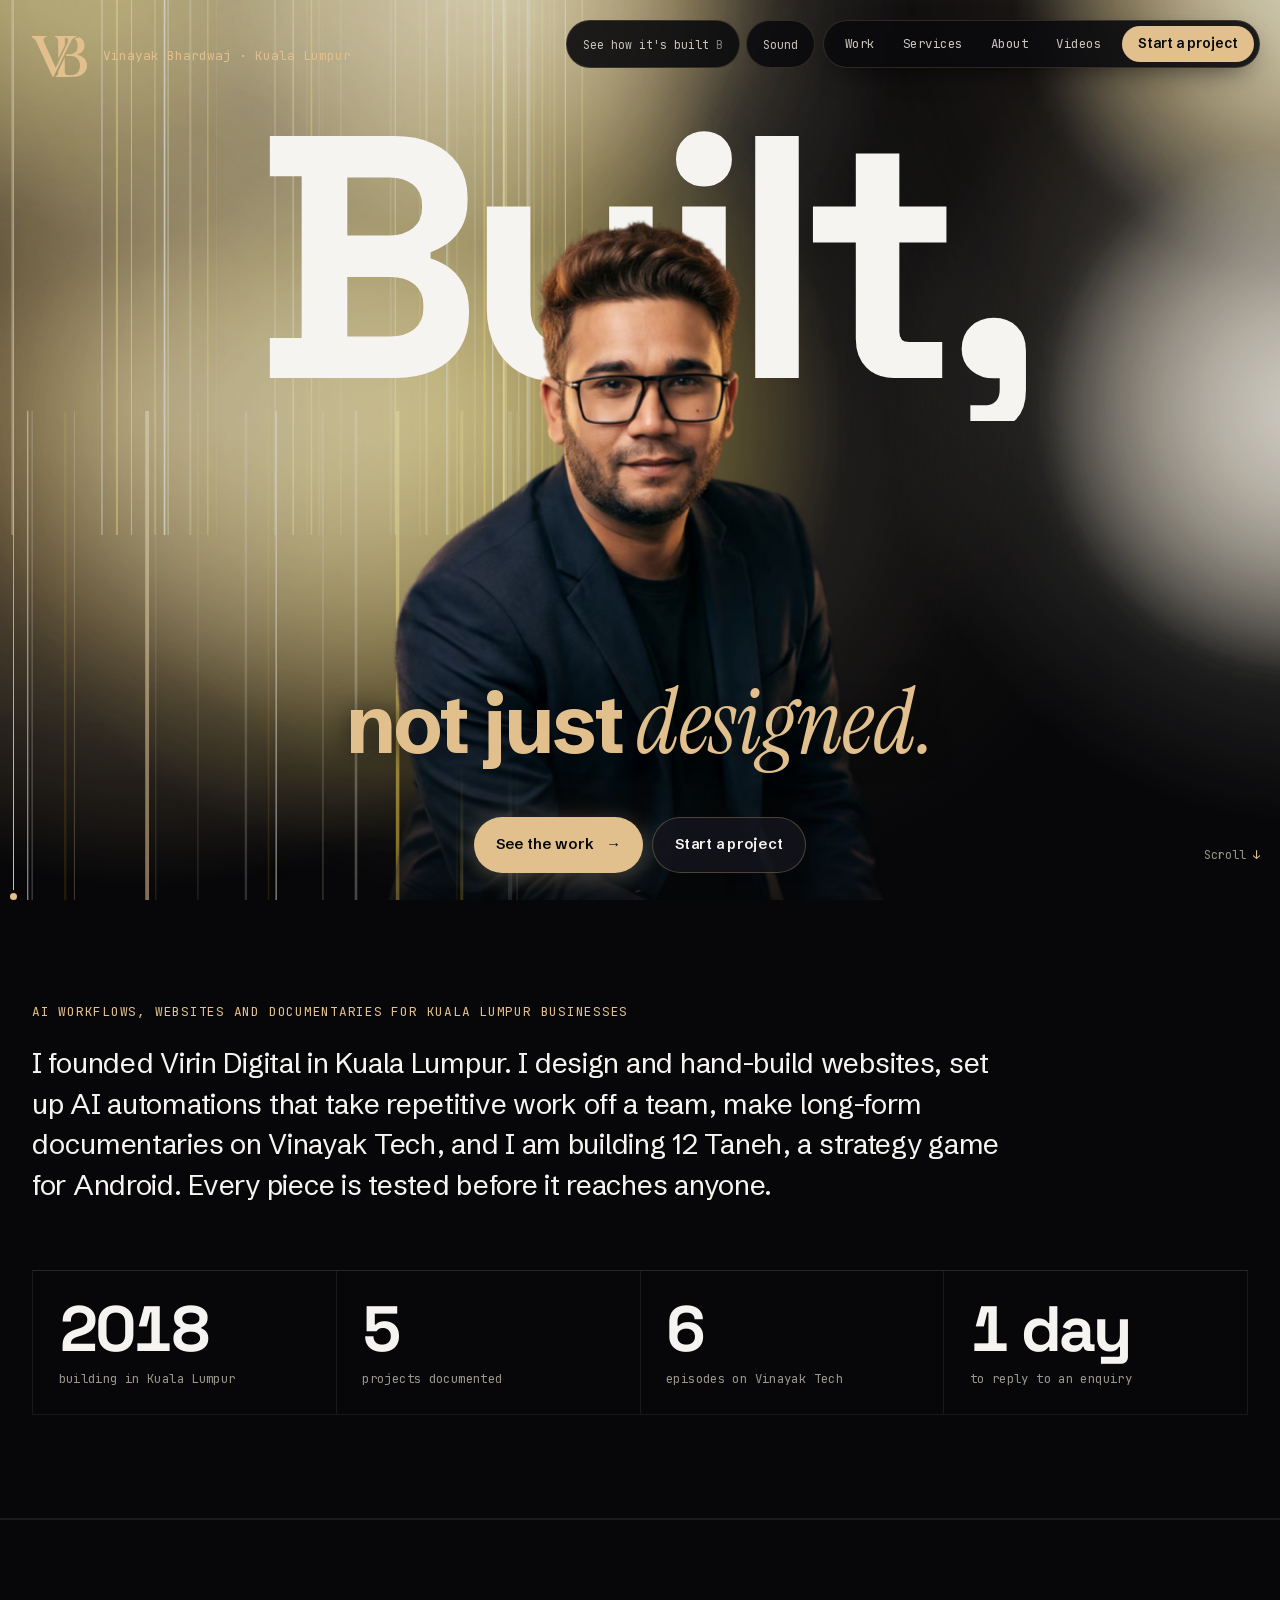
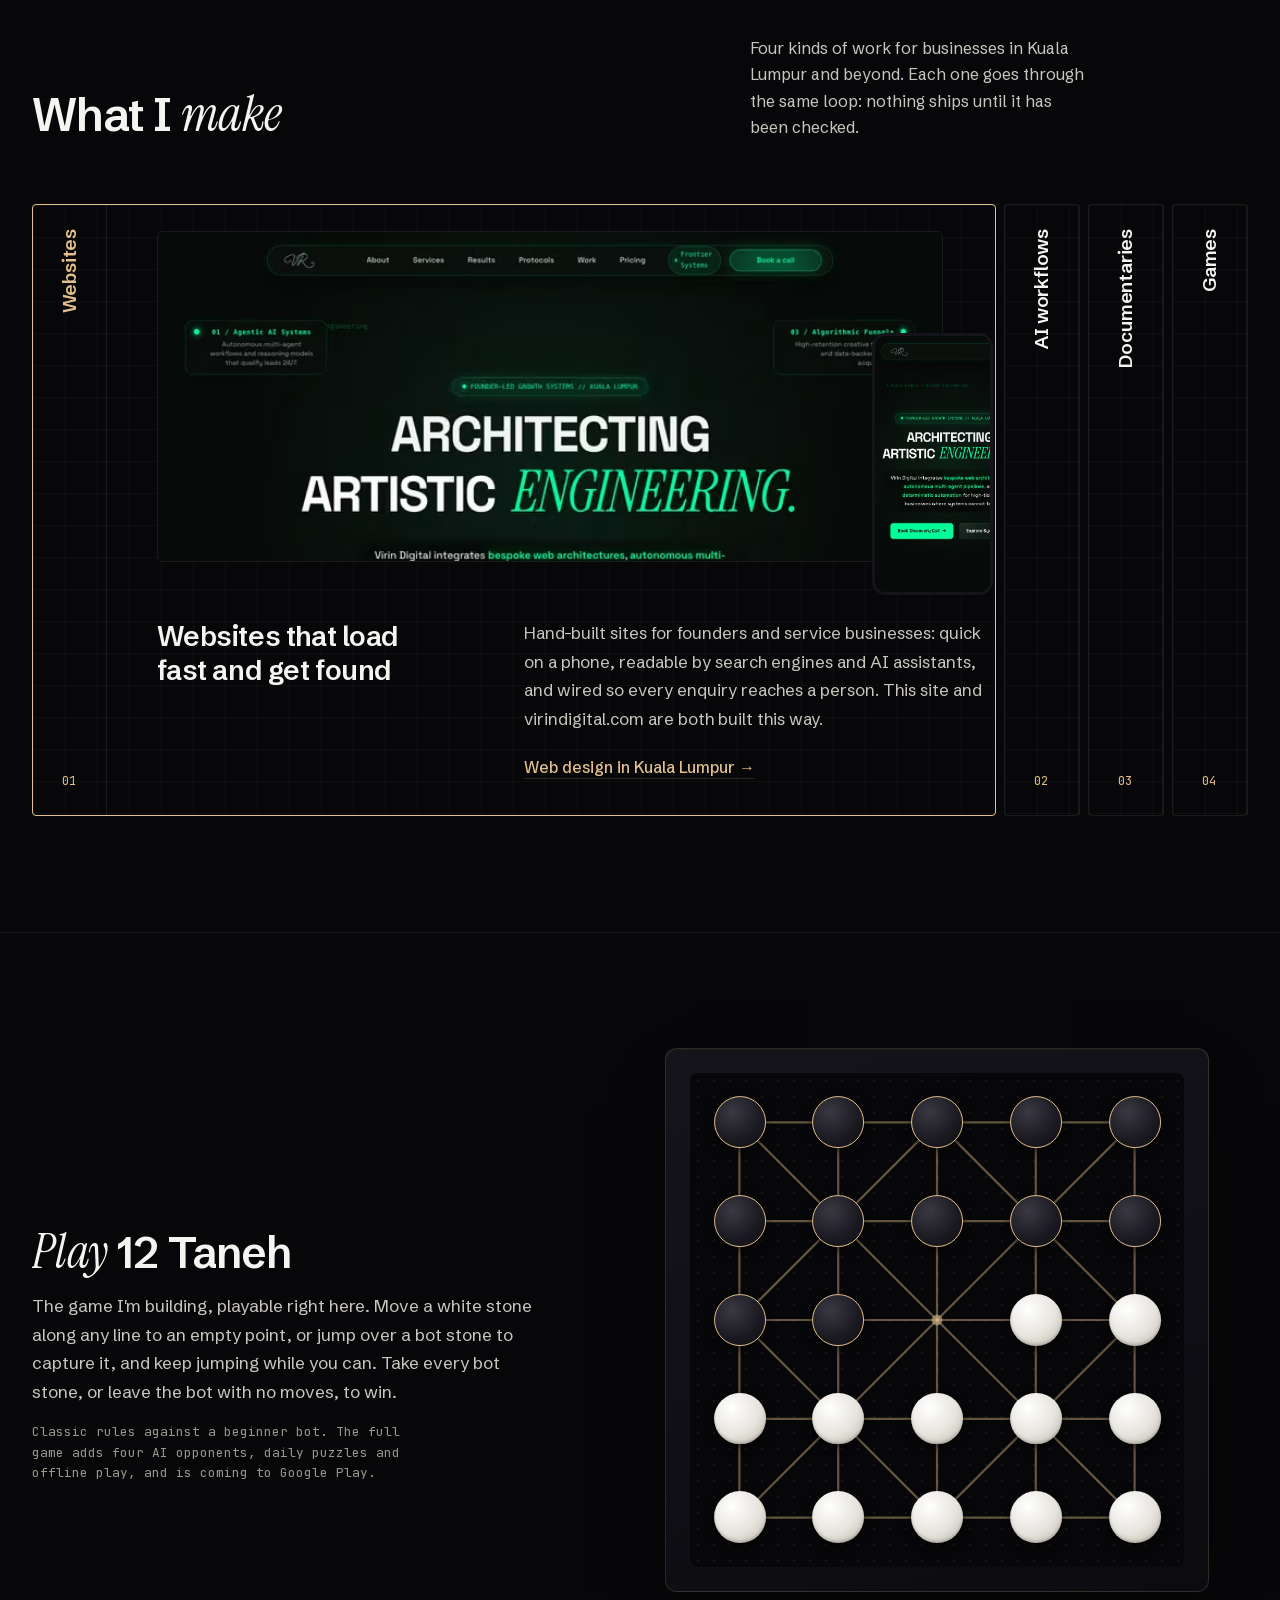
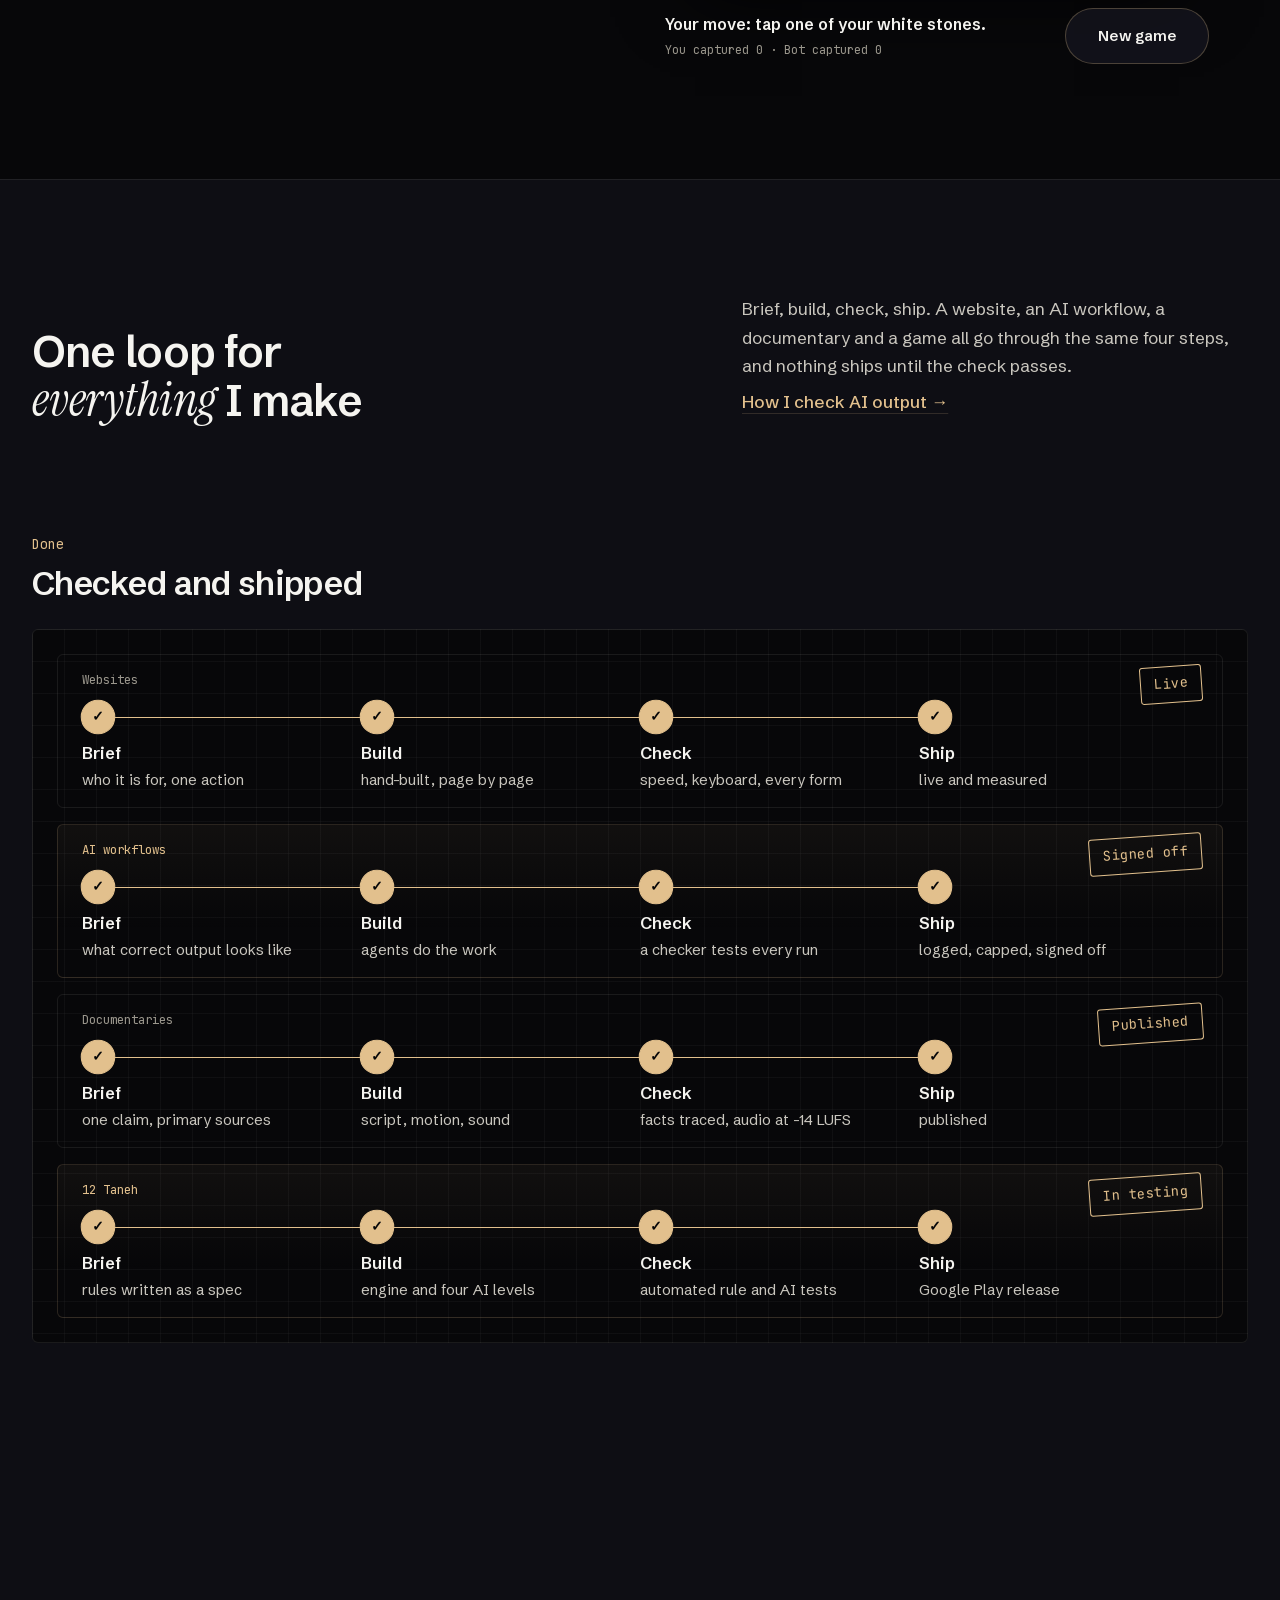
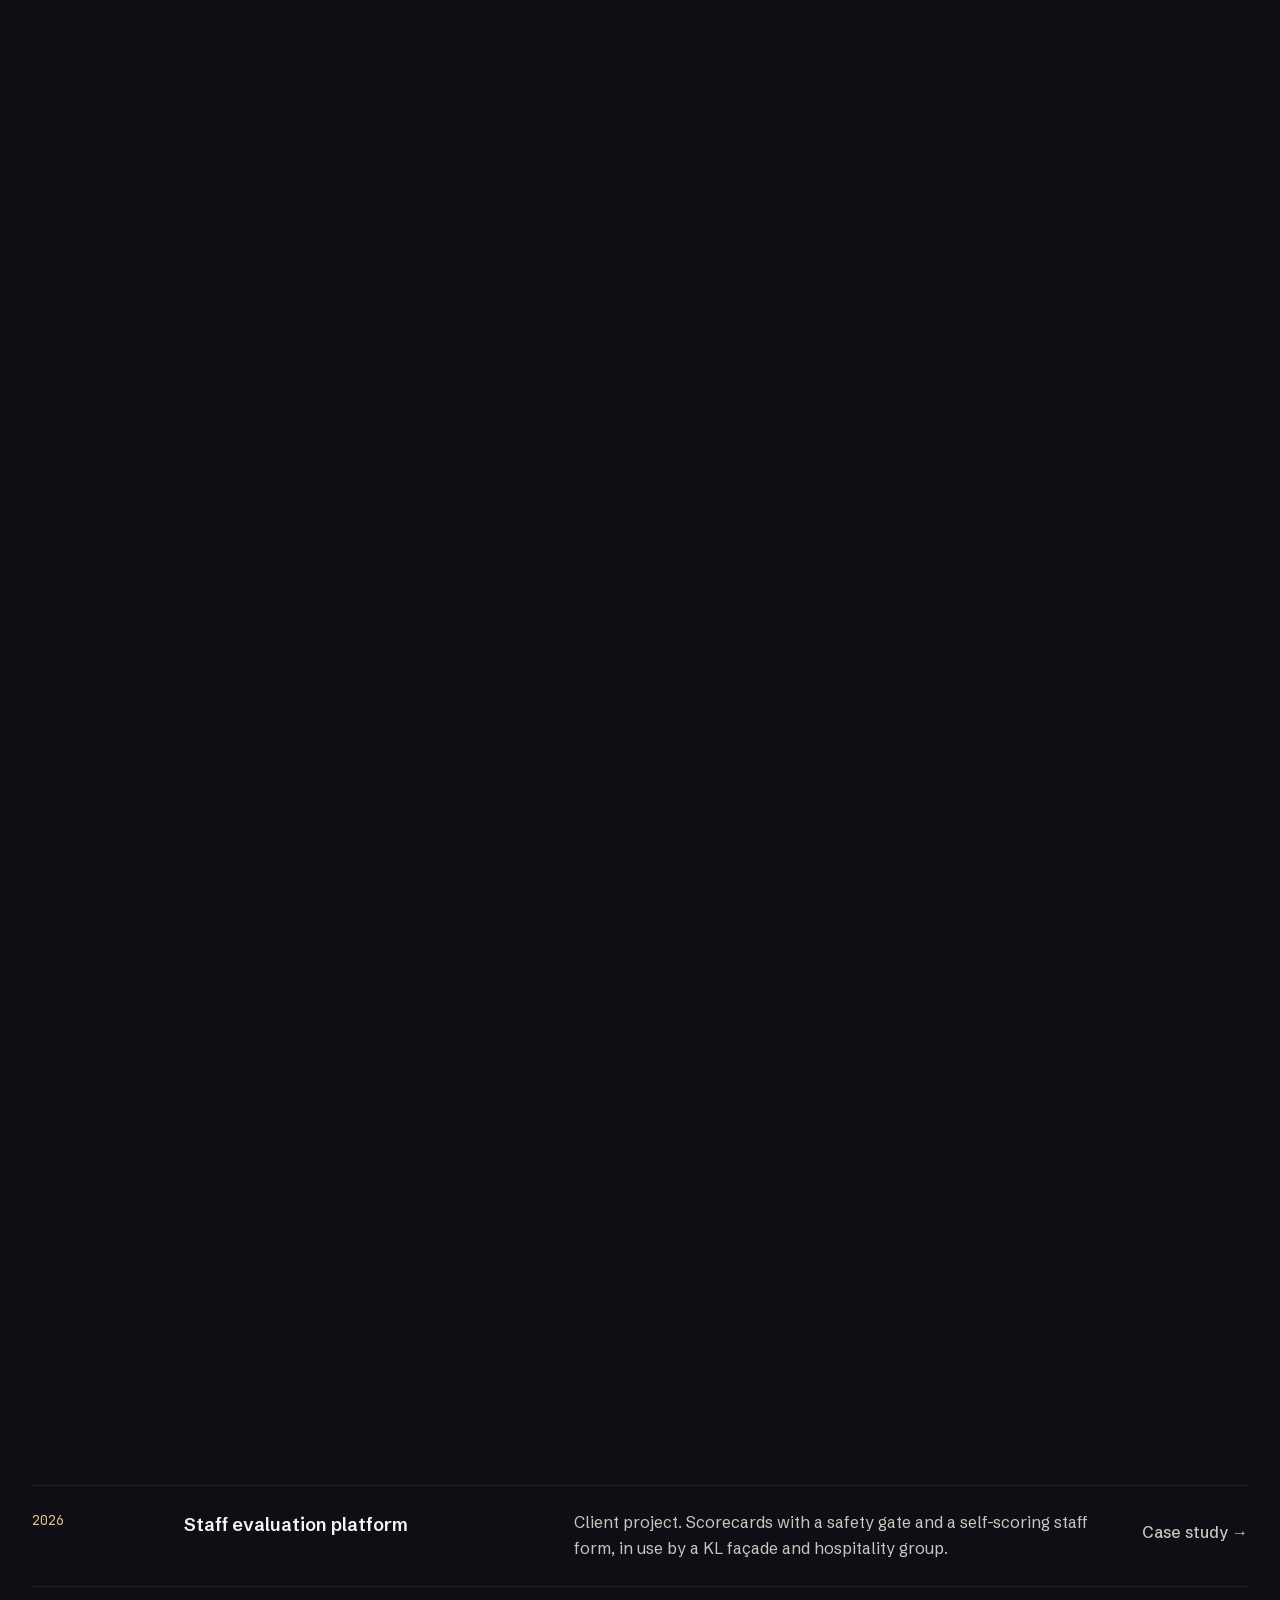
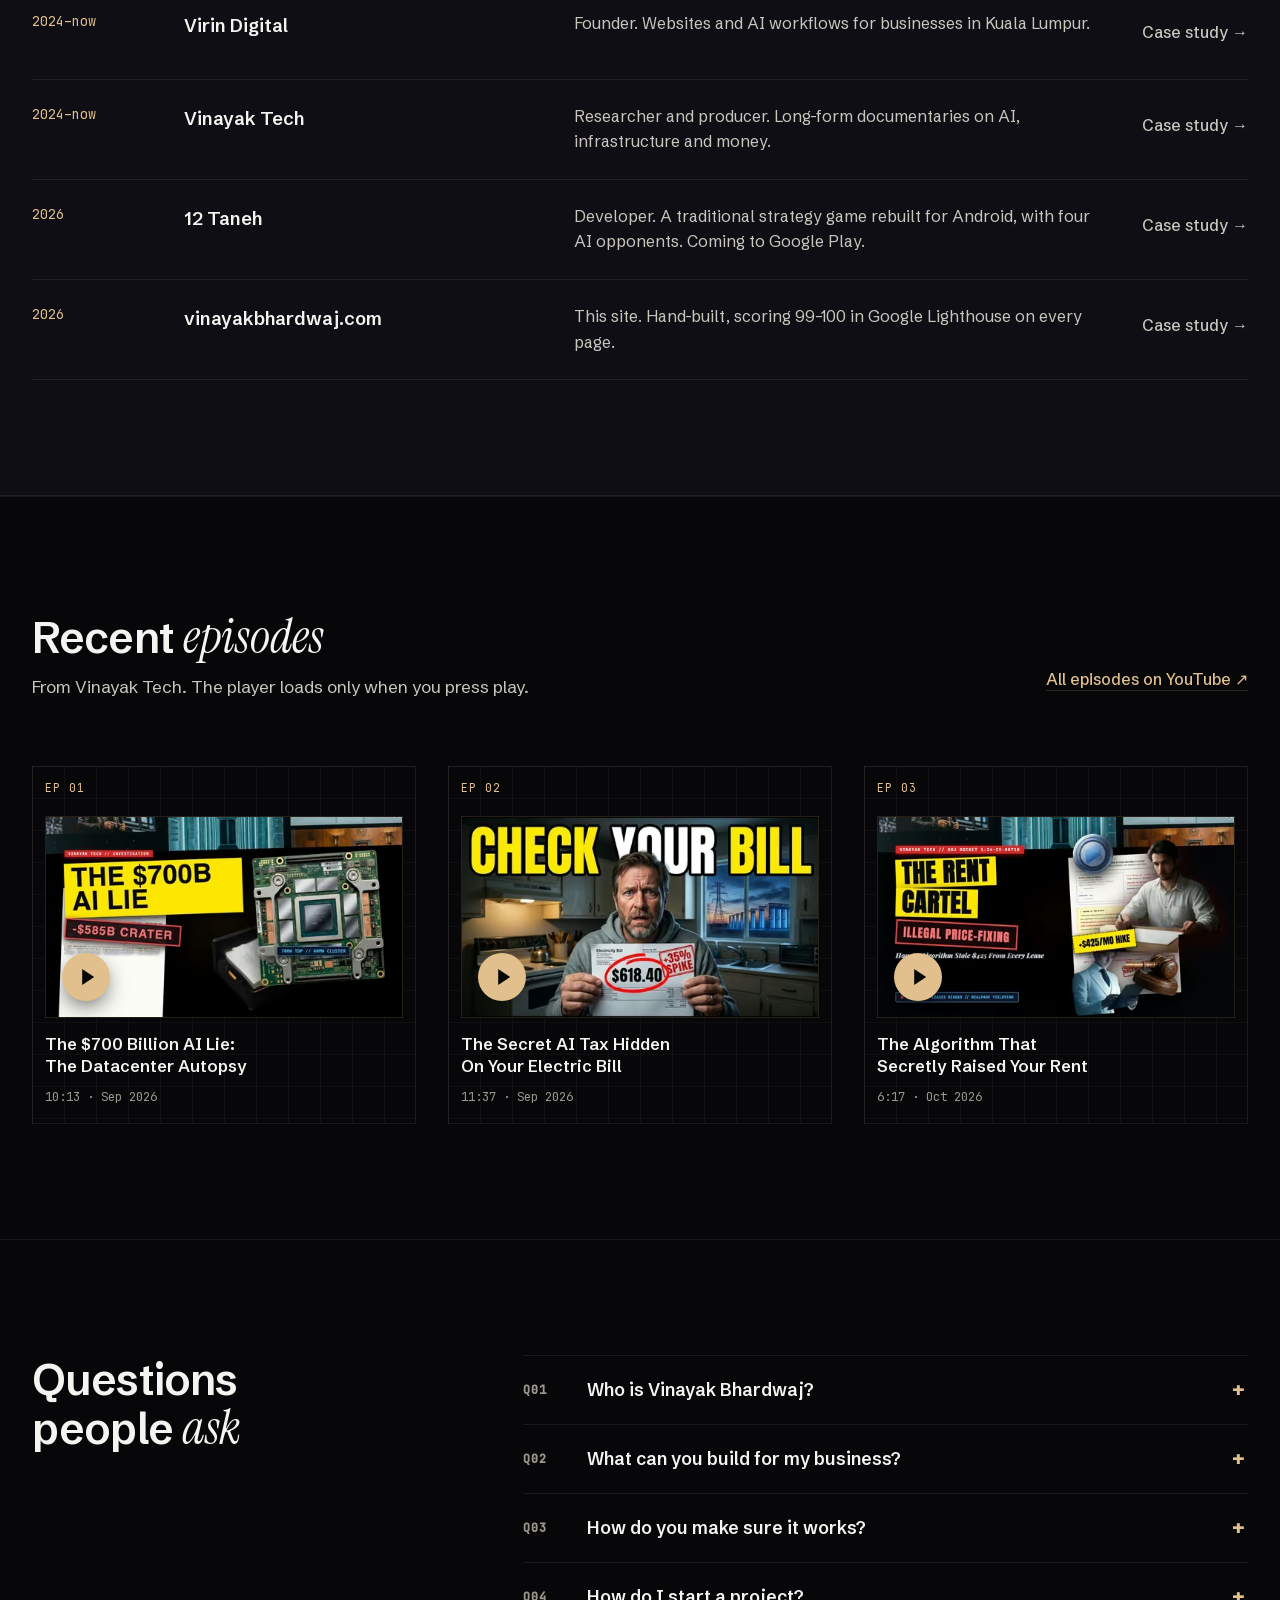
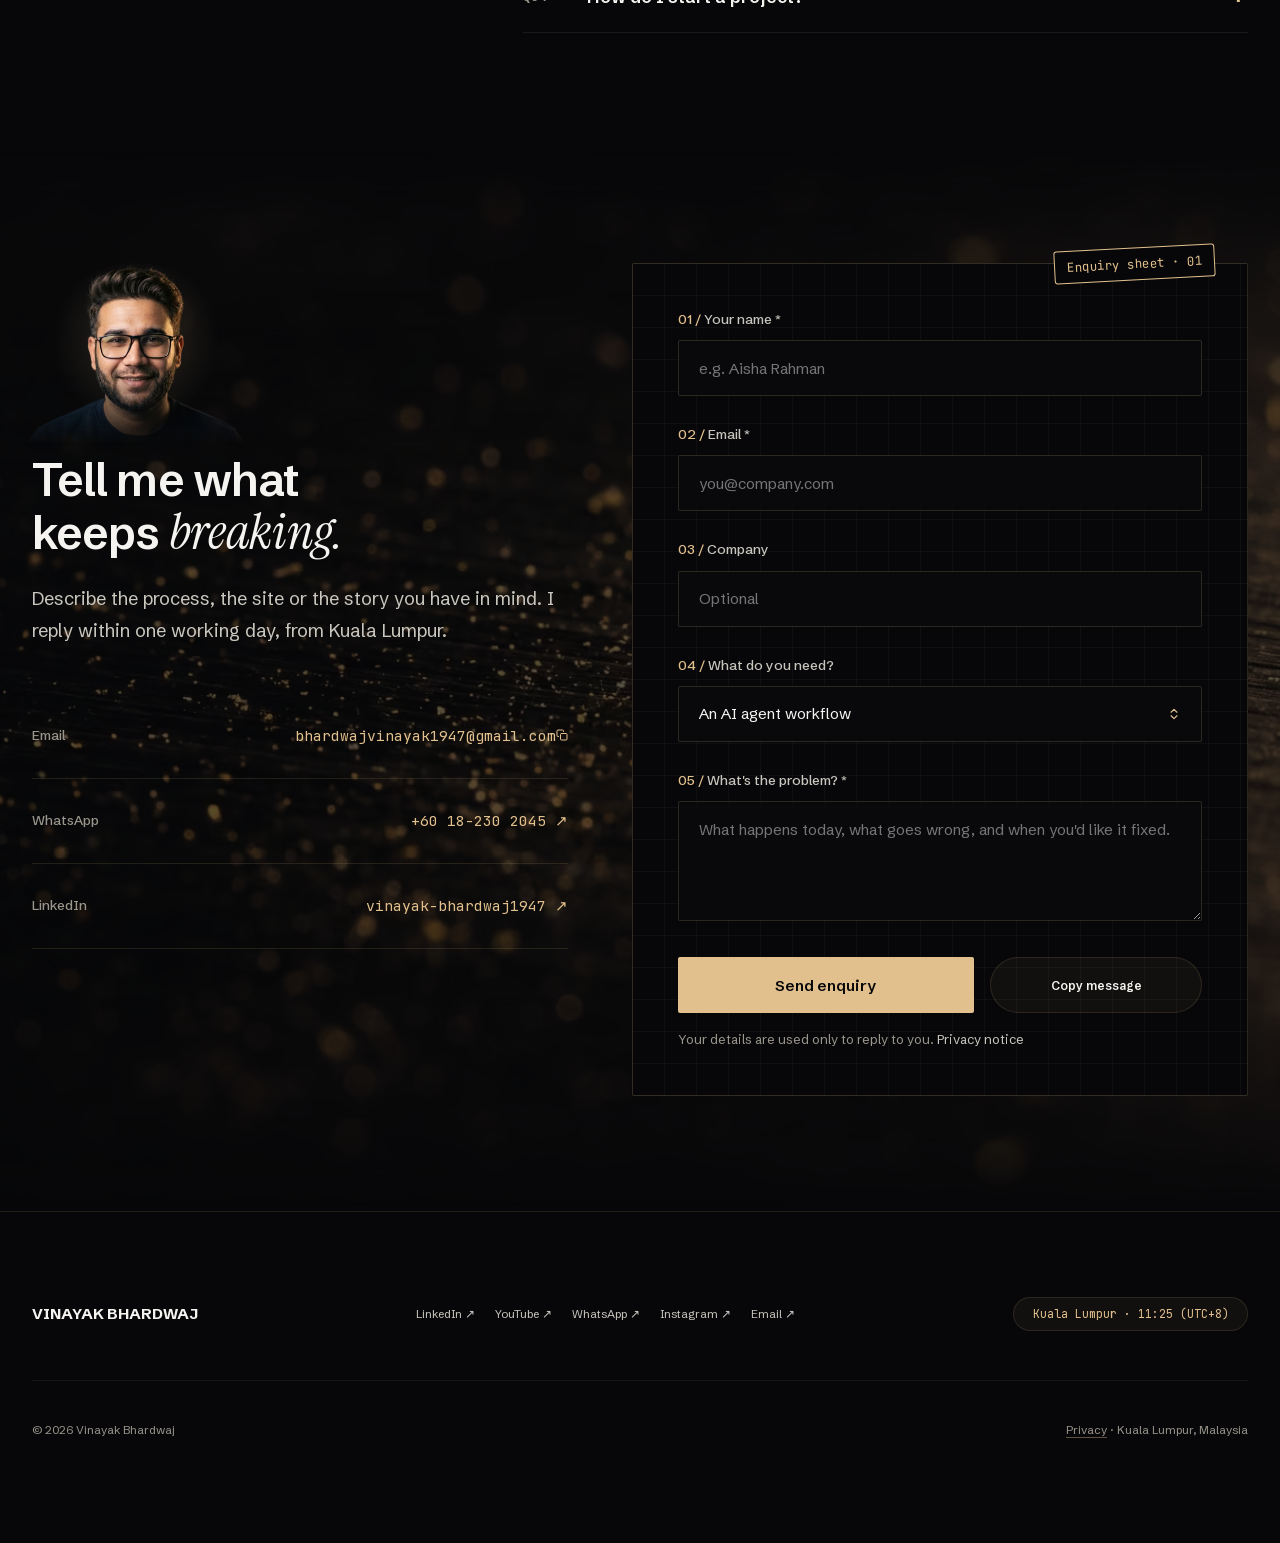
==== commit ce5feb9b: "feat(services): What I make as an expanding stack Four strips (Websites, AI workflows, Documentaries" ====
--- a/index.html
+++ b/index.html
@@ -322,7 +322,7 @@
           unicode-range: U+0020-007E, U+00A0, U+00A9, U+00B0, U+00B7, U+00D7, U+00E7, U+00E9, U+2013-2014, U+2018-201D, U+2022, U+2026, U+2190-2193, U+2197;
         }
     </style>
-    <link rel="stylesheet" href="css/site.css?v=18.3">
+    <link rel="stylesheet" href="css/site.css?v=19.0">
 </head>
 <body>
     <a class="skip-link" href="#main-content">Skip to content</a>
@@ -441,69 +441,80 @@
                     <p>Four kinds of work for businesses in Kuala Lumpur and beyond. Each one goes through the same loop: nothing ships until it has been checked.</p>
                 </header>
 
-                <article class="ev-row">
-                    <figure class="ev-row-media ev-device">
-                        <picture>
-                            <source type="image/avif" srcset="assets/media/virin-desktop-720.avif 720w, assets/media/virin-desktop-1440.avif 1440w" sizes="(max-width: 899px) 100vw, 55vw">
-                            <source type="image/webp" srcset="assets/media/virin-desktop-720.webp 720w, assets/media/virin-desktop-1440.webp 1440w" sizes="(max-width: 899px) 100vw, 55vw">
-                            <img class="ev-device-desktop" src="assets/media/virin-desktop-1440.webp" alt="Screenshot of virindigital.com on desktop" width="1440" height="900" loading="lazy" decoding="async">
-                        </picture>
-                        <picture>
-                            <source type="image/avif" srcset="assets/media/virin-mobile-390.avif">
-                            <img class="ev-device-phone" src="assets/media/virin-mobile-390.webp" alt="Screenshot of virindigital.com on a phone" width="390" height="844" loading="lazy" decoding="async">
-                        </picture>
-                    </figure>
-                    <div class="ev-row-copy">
-                        <h3>Websites that load fast and get found</h3>
-                        <p>Hand-built sites for founders and service businesses: quick on a phone, readable by search engines and AI assistants, and wired so every enquiry reaches a person. This site and virindigital.com are both built this way.</p>
-                        <a class="ev-link" href="/web-design-kuala-lumpur">Web design in Kuala Lumpur →</a>
-                    </div>
-                </article>
-
-                <article class="ev-row ev-row-flip">
-                    <figure class="ev-row-media">
-                        <picture>
-                            <source type="image/avif" srcset="assets/media/desk-640.avif 640w, assets/media/desk-1000.avif 1000w, assets/media/desk-1600.avif 1600w" sizes="(max-width: 899px) 100vw, 55vw">
-                            <source type="image/webp" srcset="assets/media/desk-640.webp 640w, assets/media/desk-1000.webp 1000w, assets/media/desk-1600.webp 1600w" sizes="(max-width: 899px) 100vw, 55vw">
-                            <img src="assets/media/desk-1000.jpg" alt="Vinayak working at his desk at night, code on a second monitor" width="2400" height="1792" loading="lazy" decoding="async">
-                        </picture>
-                    </figure>
-                    <div class="ev-row-copy">
-                        <h3>AI agent workflows and automation</h3>
-                        <p>I take a manual process, such as lead intake, reporting or document checks, and rebuild it as an AI workflow: agents that do the work and a second step that checks it, with failures sent to a person and a cap on what each run can cost.</p>
-                        <a class="ev-link" href="/ai-automation-kuala-lumpur">AI automation in Kuala Lumpur →</a>
-                    </div>
-                </article>
-
-                <article class="ev-row">
-                    <figure class="ev-row-media">
-                        <picture>
-                            <source type="image/avif" srcset="assets/media/studio-640.avif 640w, assets/media/studio-1000.avif 1000w, assets/media/studio-1600.avif 1600w" sizes="(max-width: 899px) 100vw, 55vw">
-                            <source type="image/webp" srcset="assets/media/studio-640.webp 640w, assets/media/studio-1000.webp 1000w, assets/media/studio-1600.webp 1600w" sizes="(max-width: 899px) 100vw, 55vw">
-                            <img src="assets/media/studio-1000.jpg" alt="Vinayak recording a video with a boom microphone and camera" width="2400" height="1792" loading="lazy" decoding="async">
-                        </picture>
-                    </figure>
-                    <div class="ev-row-copy">
-                        <h3>Documentaries and content</h3>
-                        <p>Vinayak Tech is my YouTube channel. Each episode takes one claim about AI or money, follows the documents and numbers behind it, and explains it in plain language. Research, scripts, motion graphics and sound are all made in-house.</p>
-                        <a class="ev-link" href="#videos">Watch recent episodes ↓</a>
-                    </div>
-                </article>
-
-                <article class="ev-row ev-row-flip">
-                    <figure class="ev-row-media ev-phone">
-                        <picture>
-                            <source type="image/avif" srcset="assets/media/taneh-board-390.avif 390w, assets/media/taneh-board-780.avif 780w" sizes="(max-width: 899px) 60vw, 22vw">
-                            <source type="image/webp" srcset="assets/media/taneh-board-390.webp 390w, assets/media/taneh-board-780.webp 780w" sizes="(max-width: 899px) 60vw, 22vw">
-                            <img src="assets/media/taneh-board-390.webp" alt="Screenshot of 12 Taneh on a phone: the 25-point board with white and dark stones, the AI opponent Ustad and the Play vs AI mode" width="390" height="866" loading="lazy" decoding="async">
-                        </picture>
-                    </figure>
-                    <div class="ev-row-copy">
-                        <h3>Games and apps</h3>
-                        <p>12 Taneh is my own mobile game: the centuries-old South Asian board game, also known as Bara Tehni and Alquerque, rebuilt for Android with four AI opponents, daily puzzles and offline play. It is in testing now and coming to Google Play.</p>
-                        <a class="ev-link" href="#play">Play it on this page ↓</a>
-                    </div>
-                </article>
+                <div class="ev-stack">
+                    <article class="ev-row is-open">
+                        <button type="button" class="ev-stack-tab" aria-expanded="true" aria-controls="svc-1"><span class="ev-stack-num">01</span><span class="ev-stack-name">Websites</span></button>
+                        <div class="ev-stack-body" id="svc-1">
+                            <figure class="ev-row-media ev-device">
+                                <picture>
+                                    <source type="image/avif" srcset="assets/media/virin-desktop-720.avif 720w, assets/media/virin-desktop-1440.avif 1440w" sizes="(max-width: 899px) 100vw, 55vw">
+                                    <source type="image/webp" srcset="assets/media/virin-desktop-720.webp 720w, assets/media/virin-desktop-1440.webp 1440w" sizes="(max-width: 899px) 100vw, 55vw">
+                                    <img class="ev-device-desktop" src="assets/media/virin-desktop-1440.webp" alt="Screenshot of virindigital.com on desktop" width="1440" height="900" loading="lazy" decoding="async">
+                                </picture>
+                                <picture>
+                                    <source type="image/avif" srcset="assets/media/virin-mobile-390.avif">
+                                    <img class="ev-device-phone" src="assets/media/virin-mobile-390.webp" alt="Screenshot of virindigital.com on a phone" width="390" height="844" loading="lazy" decoding="async">
+                                </picture>
+                            </figure>
+                            <div class="ev-row-copy">
+                                <h3>Websites that load fast and get found</h3>
+                                <p>Hand-built sites for founders and service businesses: quick on a phone, readable by search engines and AI assistants, and wired so every enquiry reaches a person. This site and virindigital.com are both built this way.</p>
+                                <a class="ev-link" href="/web-design-kuala-lumpur">Web design in Kuala Lumpur →</a>
+                            </div>
+                        </div>
+                    </article>
+                    <article class="ev-row">
+                        <button type="button" class="ev-stack-tab" aria-expanded="false" aria-controls="svc-2"><span class="ev-stack-num">02</span><span class="ev-stack-name">AI workflows</span></button>
+                        <div class="ev-stack-body" id="svc-2">
+                            <figure class="ev-row-media">
+                                <picture>
+                                    <source type="image/avif" srcset="assets/media/desk-640.avif 640w, assets/media/desk-1000.avif 1000w, assets/media/desk-1600.avif 1600w" sizes="(max-width: 899px) 100vw, 55vw">
+                                    <source type="image/webp" srcset="assets/media/desk-640.webp 640w, assets/media/desk-1000.webp 1000w, assets/media/desk-1600.webp 1600w" sizes="(max-width: 899px) 100vw, 55vw">
+                                    <img src="assets/media/desk-1000.jpg" alt="Vinayak working at his desk at night, code on a second monitor" width="2400" height="1792" loading="lazy" decoding="async">
+                                </picture>
+                            </figure>
+                            <div class="ev-row-copy">
+                                <h3>AI agent workflows and automation</h3>
+                                <p>I take a manual process, such as lead intake, reporting or document checks, and rebuild it as an AI workflow: agents that do the work and a second step that checks it, with failures sent to a person and a cap on what each run can cost.</p>
+                                <a class="ev-link" href="/ai-automation-kuala-lumpur">AI automation in Kuala Lumpur →</a>
+                            </div>
+                        </div>
+                    </article>
+                    <article class="ev-row">
+                        <button type="button" class="ev-stack-tab" aria-expanded="false" aria-controls="svc-3"><span class="ev-stack-num">03</span><span class="ev-stack-name">Documentaries</span></button>
+                        <div class="ev-stack-body" id="svc-3">
+                            <figure class="ev-row-media">
+                                <picture>
+                                    <source type="image/avif" srcset="assets/media/studio-640.avif 640w, assets/media/studio-1000.avif 1000w, assets/media/studio-1600.avif 1600w" sizes="(max-width: 899px) 100vw, 55vw">
+                                    <source type="image/webp" srcset="assets/media/studio-640.webp 640w, assets/media/studio-1000.webp 1000w, assets/media/studio-1600.webp 1600w" sizes="(max-width: 899px) 100vw, 55vw">
+                                    <img src="assets/media/studio-1000.jpg" alt="Vinayak recording a video with a boom microphone and camera" width="2400" height="1792" loading="lazy" decoding="async">
+                                </picture>
+                            </figure>
+                            <div class="ev-row-copy">
+                                <h3>Documentaries and content</h3>
+                                <p>Vinayak Tech is my YouTube channel. Each episode takes one claim about AI or money, follows the documents and numbers behind it, and explains it in plain language. Research, scripts, motion graphics and sound are all made in-house.</p>
+                                <a class="ev-link" href="#videos">Watch recent episodes ↓</a>
+                            </div>
+                        </div>
+                    </article>
+                    <article class="ev-row">
+                        <button type="button" class="ev-stack-tab" aria-expanded="false" aria-controls="svc-4"><span class="ev-stack-num">04</span><span class="ev-stack-name">Games</span></button>
+                        <div class="ev-stack-body" id="svc-4">
+                            <figure class="ev-row-media ev-phone">
+                                <picture>
+                                    <source type="image/avif" srcset="assets/media/taneh-board-390.avif 390w, assets/media/taneh-board-780.avif 780w" sizes="(max-width: 899px) 60vw, 22vw">
+                                    <source type="image/webp" srcset="assets/media/taneh-board-390.webp 390w, assets/media/taneh-board-780.webp 780w" sizes="(max-width: 899px) 60vw, 22vw">
+                                    <img src="assets/media/taneh-board-390.webp" alt="Screenshot of 12 Taneh on a phone: the 25-point board with white and dark stones, the AI opponent Ustad and the Play vs AI mode" width="390" height="866" loading="lazy" decoding="async">
+                                </picture>
+                            </figure>
+                            <div class="ev-row-copy">
+                                <h3>Games and apps</h3>
+                                <p>12 Taneh is my own mobile game: the centuries-old South Asian board game, also known as Bara Tehni and Alquerque, rebuilt for Android with four AI opponents, daily puzzles and offline play. It is in testing now and coming to Google Play.</p>
+                                <a class="ev-link" href="#play">Play it on this page ↓</a>
+                            </div>
+                        </div>
+                    </article>
+                </div>
             </div>
         </section>
 
@@ -852,7 +863,7 @@
     </div>
     <script src="js/gold-particles.js?v=5.4" defer></script>
     <script src="js/lenis.min.js?v=1.1.20" defer></script>
-    <script src="js/main.js?v=9.3" defer></script>
+    <script src="js/main.js?v=9.4" defer></script>
     <script src="js/elevation.js?v=6.3" defer></script>
     <script src="js/taneh-demo.js?v=1.2" defer></script>
 
--- a/css/site.css
+++ b/css/site.css
@@ -1,2 +1,2 @@
 /* site.css: generated by tools/build-css.sh from css/styles.css + css/elevation.css. Edit the sources, not this file. */
-@keyframes statusPulse{0%,to{opacity:1;transform:scale(1)}50%{opacity:.4;transform:scale(.85)}}@keyframes soundWave{0%{height:3px}to{height:10px}}@keyframes receiptFadeIn{0%{opacity:0;transform:translateY(12px) scale(.98)}to{opacity:1;transform:translateY(0) scale(1)}}@keyframes pulseOrbitHint{0%,to{opacity:.75;transform:scale(1)}50%{opacity:1;transform:scale(1.03);border-color:var(--gold-primary)}}@keyframes marqueeScroll{0%{transform:translateX(0)}to{transform:translateX(-50%)}}@keyframes marqueeScrollReverse{0%{transform:translateX(-50%)}to{transform:translateX(0)}}@keyframes beaconPulse{0%,to{box-shadow:0 0 12px rgba(226,192,141,.2)}50%{box-shadow:0 0 24px rgba(226,192,141,.5)}}@keyframes soundWavePulse{0%{height:4px}50%{height:14px}to{height:6px}}@keyframes ev-develop{0%{opacity:0;transform:scale(1.04);filter:saturate(.2) brightness(.7)}to{opacity:1;transform:scale(1);filter:none}}@keyframes ev-vt-out{to{opacity:0;transform:translateY(-1.5%)}}@keyframes ev-vt-in{0%{opacity:0;transform:translateY(2%)}}@keyframes ev-rise{0%{transform:translateY(108%)}}@keyframes ev-drift{to{transform:translateY(14%)}}@keyframes ev-stamp{0%{opacity:0;transform:rotate(-3deg) scale(1.4)}}@keyframes ev-char-rise{0%{transform:translateY(105%)}}@keyframes ev-figure-in{0%{opacity:0;transform:translateY(4%) scale(1.03);filter:blur(10px) brightness(.6)}}@keyframes ev-word-in{0%{opacity:0;transform:translateY(.4em);filter:blur(6px)}}@keyframes ev-back-lift{to{transform:translateY(-28%);opacity:.25}}@keyframes ev-figure-sink{to{transform:translateX(-50%) translateY(10%)}}@keyframes ev-thread-fill{0%{transform:scaleY(0)}to{transform:scaleY(1)}}@keyframes ev-thread-head{to{transform:translateY(calc(100vh - 7px))}}@keyframes ev-vt-dim{to{opacity:.35;filter:brightness(.6)}}@keyframes ev-vt-wipe{0%{clip-path:inset(0 100%0 0)}to{clip-path:inset(0 0 0 0)}}@keyframes ev-cover-fade-up{0%{opacity:0;transform:translate(-50%,.6rem)}}:root{--bg-void:#070709;--bg-surface:#0E0E14;--bg-surface-elevated:#14141A;--bg-glass:rgba(14, 14, 20, 0.72);--bg-glass-card:rgba(18, 18, 26, 0.65);--bg-glass-hover:rgba(26, 26, 36, 0.85);--gold-foil:#E2C08D;--gold-light:#F5F4F0;--gold-primary:#E2C08D;--gold-amber:#E2C08D;--gold-deep:#E2C08D;--gold-glow:rgba(226, 192, 141, 0.22);--gold-glow-strong:rgba(226, 192, 141, 0.45);--border-hairline:rgba(226, 192, 141, 0.12);--border-gold:rgba(226, 192, 141, 0.28);--border-gold-active:rgba(226, 192, 141, 0.65);--text-primary:#F5F4F0;--text-secondary:#C9C6BE;--text-muted:#9A968C;--text-gold:#E2C08D;--status-active:#E2C08D;--status-active-glow:transparent;--font-display:'Space Grotesk', 'Schibsted Grotesk', -apple-system, sans-serif;--font-body:'Schibsted Grotesk', -apple-system, BlinkMacSystemFont, 'Segoe UI', sans-serif;--font-mono:'JetBrains Mono', 'Space Mono', monospace;--max-width:1400px;--nav-height:72px;--radius-sm:8px;--radius-md:16px;--radius-lg:28px;--radius-pill:9999px;--transition-fast:0.2s cubic-bezier(0.16, 1, 0.3, 1);--transition-smooth:0.4s cubic-bezier(0.16, 1, 0.3, 1);--transition-luxury:0.7s cubic-bezier(0.16, 1, 0.3, 1)}*,::after,::before{box-sizing:border-box;margin:0;padding:0}body,html{background-color:var(--bg-void);color:var(--text-primary);font-family:var(--font-body)}html{font-size:16px;line-height:1.6;-webkit-font-smoothing:antialiased;-moz-osx-font-smoothing:grayscale;text-rendering:optimizeLegibility;overflow-x:clip;scroll-padding-top:calc(var(--nav-height) + 1.5rem)}body{min-height:100vh;position:relative;overflow-x:visible}body.modal-open{overflow:hidden}a{color:inherit;text-decoration:none;transition:color var(--transition-fast)}button{cursor:pointer;font-family:inherit;border:0;background:0 0}img{max-width:100%;display:block}::selection{background-color:var(--gold-primary)}::-webkit-scrollbar{width:6px}::-webkit-scrollbar-track{background:var(--bg-void)}::-webkit-scrollbar-thumb{background:rgba(226,192,141,.25);border-radius:var(--radius-pill)}::-webkit-scrollbar-thumb:hover{background:rgba(226,192,141,.5)}.container{width:100%;max-width:var(--max-width);margin:0 auto;padding:0 2rem}.site-header{position:fixed;top:1.5rem;left:0;width:100%;z-index:1000;pointer-events:none}.nav-container{margin:0 auto;padding:0 1.5rem}.nav-pill{padding:0 1.75rem;background:var(--bg-glass);backdrop-filter:blur(24px);-webkit-backdrop-filter:blur(24px);border:1px solid var(--border-hairline);border-radius:var(--radius-pill);box-shadow:0 10px 40px rgba(0,0,0,.4),0 1px 0 rgba(226,192,141,.1) inset;transition:border-color var(--transition-smooth)}.nav-pill:hover{border-color:var(--border-gold)}.nav-mobile-actions{align-items:center;gap:.65rem}.hero-title{font-family:var(--font-display);font-size:clamp(3.2rem,6.2vw,5.8rem);font-weight:800;line-height:.98;letter-spacing:-.02em;margin-bottom:1.75rem;text-transform:uppercase}.btn{display:inline-flex;align-items:center;justify-content:center;gap:.75rem;height:56px;padding:0 2rem;border-radius:var(--radius-pill);font-size:.92rem;font-weight:600;letter-spacing:.02em}.btn-primary-gold{background:var(--gold-foil);color:var(--bg-void);box-shadow:0 4px 25px rgba(226,192,141,.3)}.btn-primary-gold:hover{transform:translateY(-2px);box-shadow:0 8px 35px var(--gold-glow-strong)}.btn-secondary-glass{background:rgba(20,20,28,.6);backdrop-filter:blur(16px);border:1px solid var(--border-gold);color:var(--text-primary)}.btn-secondary-glass:hover{border-color:var(--gold-primary);background:rgba(226,192,141,.1);transform:translateY(-2px)}.arrow-glyph{display:inline-flex;align-items:center;justify-content:center;transition:transform var(--transition-fast)}.btn:hover .arrow-glyph{transform:translateX(4px)}.log-line{margin-bottom:.35rem}.log-line.gold{color:var(--gold-primary)}.contact-section{padding:8rem 0 10rem;position:relative;background:radial-gradient(circle at 50% 30%,rgba(24,20,14,.5) 0%,var(--bg-void) 70%)}.contact-layout{display:grid;grid-template-columns:1fr 1.15fr;gap:4rem;align-items:flex-start}.contact-info-col h2{font-size:clamp(2.4rem,4vw,3.6rem);line-height:1.15;margin-bottom:1.5rem}.contact-info-col p{color:var(--text-secondary);font-size:1.15rem;line-height:1.7;margin-bottom:3rem}.direct-channels{list-style:none;margin-bottom:2.5rem}.direct-channel-item{display:flex;align-items:center;justify-content:space-between;gap:1.5rem;padding:1.25rem 0;border-bottom:1px solid var(--border-hairline)}.channel-lbl,.channel-val{font-family:var(--font-mono)}.channel-lbl{font-size:.75rem;color:var(--text-muted);text-transform:uppercase;white-space:nowrap;flex-shrink:0;letter-spacing:.08em}.channel-val{font-size:.92rem;color:var(--gold-primary);text-decoration:none;text-align:right;transition:color var(--transition-fast),text-shadow var(--transition-fast)}.channel-val:hover{color:var(--gold-light);text-shadow:0 0 12px var(--gold-glow)}.contact-form-panel{padding:3.5rem;border-radius:var(--radius-lg);background:var(--bg-glass-card);backdrop-filter:blur(24px);border:1px solid var(--border-gold);box-shadow:0 20px 50px rgba(0,0,0,.6)}.form-group{margin-bottom:1.75rem}.form-label{display:block;font-family:var(--font-mono);font-size:.75rem;letter-spacing:.08em;color:var(--text-secondary);margin-bottom:.6rem}.form-input,.form-select,.form-textarea{width:100%;border-radius:var(--radius-sm);background:rgba(10,10,15,.8);border:1px solid var(--border-hairline);color:var(--text-primary);font-family:var(--font-body);font-size:.95rem;transition:border-color var(--transition-fast),box-shadow var(--transition-fast);outline:0;box-sizing:border-box}.form-input,.form-select{height:56px;min-height:56px;padding:0 1.25rem;line-height:54px}.form-select{-webkit-appearance:none;-moz-appearance:none;appearance:none;padding-right:3rem;cursor:pointer;background-color:rgba(10,10,15,.85);background-image:url("data:image/svg+xml,%3Csvg xmlns='http://www.w3.org/2000/svg' width='16' height='16' viewBox='0 0 24 24' fill='none' stroke='%23E2C08D' stroke-width='2' stroke-linecap='round' stroke-linejoin='round'%3E%3Cpath d='m7 15 5 5 5-5'/%3E%3Cpath d='m7 9 5-5 5 5'/%3E%3C/svg%3E");background-repeat:no-repeat;background-position:right 1.25rem center;background-size:14px 14px}.form-select option{background-color:#0e0e14;color:var(--text-primary);padding:.75rem 1rem}.form-input:focus,.form-select:focus,.form-textarea:focus{border-color:var(--gold-primary);box-shadow:0 0 15px rgba(226,192,141,.15)}.form-textarea{padding:1rem 1.25rem;min-height:120px;resize:vertical;line-height:1.6}.btn-submit-inquiry{width:100%;height:56px;border-radius:var(--radius-pill);background:var(--gold-foil);color:var(--bg-void);font-size:.95rem;font-weight:700;letter-spacing:.05em}.btn-submit-inquiry:hover{transform:translateY(-2px);box-shadow:0 8px 30px var(--gold-glow-strong)}.form-feedback{margin-top:1rem;font-family:var(--font-mono);font-size:.8rem;text-align:center}.form-feedback.error{color:#f87171}.form-feedback.success{color:var(--status-active)}.form-receipt-hud{background:rgba(8,8,12,.96);border:1px solid var(--gold-primary);box-shadow:0 16px 48px rgba(0,0,0,.75),0 0 28px rgba(226,192,141,.15);border-radius:var(--radius-md);padding:2.25rem;margin-top:1.5rem;animation:receiptFadeIn .5s cubic-bezier(.16,1,.3,1) forwards}.receipt-header{display:flex;justify-content:space-between;align-items:center;border-bottom:1px solid rgba(226,192,141,.2);padding-bottom:1.25rem;margin-bottom:1.5rem;flex-wrap:wrap;gap:.75rem}.receipt-badge{font-family:var(--font-mono);font-size:.72rem;font-weight:700;letter-spacing:.14em;color:var(--status-active);background:rgba(52,211,153,.1);border:1px solid rgba(52,211,153,.3);padding:.35rem .8rem;border-radius:var(--radius-sm);display:inline-flex;align-items:center;gap:.4rem}.receipt-summary{font-size:.95rem;line-height:1.6;color:var(--text-primary);margin-bottom:1.5rem}.receipt-actions{display:flex;gap:1rem;flex-wrap:wrap}.btn-receipt-action{display:inline-flex;align-items:center;justify-content:center;gap:.6rem;min-height:44px;padding:.85rem 1.5rem;font-family:var(--font-mono);font-size:.75rem;font-weight:700;letter-spacing:.12em;border-radius:var(--radius-sm);text-decoration:none;cursor:pointer;transition:all var(--transition-normal);box-sizing:border-box}.btn-receipt-action.gold{background:var(--gold-primary);color:var(--bg-void);border:1px solid var(--gold-primary)}.btn-receipt-action.gold:hover{background:var(--gold-light);box-shadow:0 0 20px rgba(226,192,141,.4);transform:translateY(-2px)}.btn-receipt-action.glass{background:rgba(255,255,255,.05);color:var(--text-primary);border:1px solid var(--border-hairline)}.btn-receipt-action.glass:hover{background:rgba(255,255,255,.1);border-color:var(--gold-primary);transform:translateY(-2px)}.site-footer{padding:5rem 0 6.5rem;border-top:1px solid var(--border-hairline);background:var(--bg-void);position:relative;z-index:10}.footer-top{display:flex;justify-content:space-between;align-items:center;gap:1.5rem;padding-bottom:2.75rem;border-bottom:1px solid rgba(226,192,141,.08);margin-bottom:2.5rem;flex-wrap:nowrap}.footer-brand{font-family:var(--font-display);font-size:.95rem;font-weight:700;letter-spacing:.06em;color:var(--text-primary);white-space:nowrap;flex-shrink:0}.footer-socials{display:flex;align-items:center;justify-content:center;gap:1.25rem;flex-wrap:nowrap;flex-shrink:0}.footer-social-link{letter-spacing:.08em;color:var(--text-secondary);text-decoration:none;transition:color var(--transition-fast),text-shadow var(--transition-fast);min-height:38px;display:inline-flex;white-space:nowrap}.footer-social-link:hover{color:var(--gold-light);text-shadow:0 0 12px var(--gold-glow)}.footer-bottom,.footer-clock,.footer-social-link{align-items:center;font-family:var(--font-mono);font-size:.72rem}.footer-clock{color:var(--gold-primary);padding:.45rem 1.15rem;border-radius:var(--radius-pill);background:rgba(226,192,141,.05);border:1px solid var(--border-hairline);white-space:nowrap;flex-shrink:0;display:inline-flex;letter-spacing:.04em}.footer-bottom{display:flex;justify-content:space-between;color:var(--text-muted);letter-spacing:.06em;gap:1.5rem}@media (max-width:1240px){.footer-top{display:grid;grid-template-columns:1fr auto;row-gap:1.5rem;column-gap:1.5rem;align-items:center}.footer-brand{grid-column:1;justify-self:start}.footer-clock{grid-column:2;justify-self:end}.footer-socials{grid-column:1/-1;justify-self:start;flex-wrap:wrap;gap:.75rem 1.35rem}}@media (max-width:768px){.site-footer{padding:4rem 0 4.5rem}.footer-top{display:flex;flex-direction:column;align-items:flex-start;gap:1.35rem;padding-bottom:2rem}.footer-brand{white-space:normal;font-size:.9rem}.footer-socials{flex-wrap:wrap;gap:.65rem 1.15rem}.footer-clock{font-size:.68rem;padding:.4rem .9rem}.footer-bottom{flex-direction:column;align-items:flex-start;gap:.75rem}}.btn:active,button:active{transform:scale(.982);transition:transform .08s ease-out}.mobile-menu-toggle{display:none;gap:6px;min-height:44px;background:0 0;cursor:pointer}.mobile-menu-toggle:hover{background:rgba(226,192,141,.08)}.hamburger-line{width:20px;height:1.5px;background:var(--gold-light);border-radius:2px;transition:transform .3s cubic-bezier(.16,1,.3,1),opacity .3s ease}.mobile-menu-overlay{position:fixed;inset:0;width:100vw;height:100vh;background:rgba(7,7,9,.97);z-index:10000;opacity:0;visibility:hidden;pointer-events:none;transition:opacity .4s cubic-bezier(.16,1,.3,1),visibility .4s;overflow-y:auto}.mobile-menu-overlay.active{opacity:1;visibility:visible;pointer-events:auto}.mobile-menu-header,.mobile-menu-inner{display:flex;justify-content:space-between}.mobile-menu-inner{padding:1.5rem 1.5rem 2.5rem;flex-direction:column}.mobile-menu-header{align-items:center;padding-bottom:1.5rem}.mobile-menu-close-btn{border-radius:50%;border:1px solid var(--border-hairline);background:rgba(226,192,141,.05);font-size:1.1rem;display:flex;align-items:center;justify-content:center;cursor:pointer;transition:var(--transition-fast)}.mobile-menu-close-btn:hover{background:rgba(226,192,141,.15)}.mobile-nav-list{display:flex;flex-direction:column;gap:.5rem;padding:2rem 0}.mobile-nav-item{display:flex;align-items:baseline;gap:1.25rem;padding:.85rem 0;text-decoration:none;border-bottom:1px solid rgba(226,192,141,.06);transform:translateY(16px);opacity:0;transition:opacity .35s cubic-bezier(.16,1,.3,1),transform .35s cubic-bezier(.16,1,.3,1),color .2s}.mobile-menu-overlay.active .mobile-nav-item{transform:translateY(0);opacity:1}.mobile-menu-overlay.active .mobile-nav-item:nth-child(1){transition-delay:.06s}.mobile-menu-overlay.active .mobile-nav-item:nth-child(2){transition-delay:.1s}.mobile-menu-overlay.active .mobile-nav-item:nth-child(3){transition-delay:.14s}.mobile-menu-overlay.active .mobile-nav-item:nth-child(4){transition-delay:.18s}.mobile-menu-overlay.active .mobile-nav-item:nth-child(5){transition-delay:.22s}.mobile-menu-overlay.active .mobile-nav-item:nth-child(6){transition-delay:.26s}.mobile-nav-label{font-size:1.45rem;color:var(--text-primary)}.mobile-nav-item:hover .mobile-nav-label{color:var(--gold-primary)}.mobile-menu-footer{padding-top:1.5rem;border-top:1px solid var(--border-hairline);display:flex;flex-direction:column;gap:1.25rem}.mobile-meta-text{font-family:var(--font-mono);font-size:.72rem;color:var(--text-muted);letter-spacing:.1em}.mobile-social-strip{display:flex;align-items:center;justify-content:space-between;gap:.5rem;flex-wrap:wrap}.mobile-social-link{font-family:var(--font-mono);font-size:.72rem;letter-spacing:.12em;color:var(--gold-primary);text-decoration:none;min-height:44px;display:inline-flex;align-items:center;padding:.35rem .65rem;border-radius:var(--radius-sm);background:rgba(226,192,141,.05);border:1px solid var(--border-hairline);transition:all var(--transition-fast)}.mobile-social-link:active,.mobile-social-link:hover{color:var(--gold-light);background:rgba(226,192,141,.15);border-color:var(--border-gold)}.mobile-cta-btn{width:100%;text-align:center;justify-content:center;padding:1rem 1.5rem}.form-actions-row{display:grid;grid-template-columns:1.4fr 1fr;gap:1rem;margin-top:.5rem}.btn-copy-brief{display:inline-flex;align-items:center;justify-content:center;padding:1.15rem 1.5rem;background:rgba(226,192,141,.05);border:1px solid var(--border-hairline);color:var(--gold-light);font-family:var(--font-mono);font-size:.75rem;font-weight:500;letter-spacing:.1em;border-radius:var(--radius-pill);cursor:pointer}.btn-copy-brief:hover{border-color:var(--border-gold);background:rgba(226,192,141,.12);color:var(--text-primary)}@media (max-width:640px){.form-actions-row{grid-template-columns:1fr}}.subpage-stage{position:relative;padding-top:calc(var(--nav-height) + 5rem);padding-bottom:8rem;overflow:hidden}@media (max-width:1200px){.contact-layout{grid-template-columns:1fr}}@media (max-width:768px){.contact-form-panel{backdrop-filter:none!important;-webkit-backdrop-filter:none!important;background:rgba(14,14,20,.95)}.nav-pill{padding:0 1rem;height:56px;justify-content:space-between}.mobile-menu-toggle{display:flex}.hero-title{font-size:clamp(2.2rem,7.5vw,2.8rem)}.btn{width:100%}.contact-section{padding:3.75rem 0 5rem}.contact-form-panel{padding:1.75rem 1.25rem}.direct-channels{margin-bottom:2rem}.direct-channel-item{flex-direction:column;align-items:flex-start;gap:.35rem;padding:.85rem 0}.channel-lbl{font-size:.68rem;letter-spacing:.08em}.channel-val{text-align:left;word-break:break-word;font-size:.88rem;line-height:1.4;max-width:100%}.contact-info-col p{font-size:1rem;margin-bottom:2rem}}@media (max-width:480px){.container{padding:0 1rem}.nav-pill{padding:0 .85rem}.hero-title{font-size:2.2rem}}a:focus-visible,button:focus-visible,input:focus-visible,select:focus-visible,textarea:focus-visible{box-shadow:0 0 15px var(--gold-glow-strong)!important}.command-hud,.command-hud-overlay{position:fixed;opacity:0;visibility:hidden;pointer-events:none}.command-hud-overlay{inset:0;background:rgba(7,7,9,.85);backdrop-filter:blur(18px);-webkit-backdrop-filter:blur(18px);z-index:10001;transition:opacity .3s ease,visibility .3s}.command-hud-overlay.active,.command-hud.active{opacity:1;visibility:visible;pointer-events:auto}.command-hud{top:50%;left:50%;transform:translate(-50%,-50%) scale(.96);z-index:10002;width:90%;max-width:580px;transition:transform .3s cubic-bezier(.16,1,.3,1),opacity .3s ease,visibility .3s}.command-hud.active{transform:translate(-50%,-50%) scale(1)}.command-hud-card{background:rgba(14,14,22,.96);border:1px solid var(--border-gold);border-radius:var(--radius-md);padding:2rem;box-shadow:0 25px 60px rgba(0,0,0,.7),0 0 30px rgba(226,192,141,.15)}.hud-header{display:flex;justify-content:space-between;align-items:center;padding-bottom:1.25rem;border-bottom:1px solid var(--border-hairline);margin-bottom:1.5rem}.hud-title{font-family:var(--font-mono);font-size:.75rem;font-weight:700;color:var(--gold-light);letter-spacing:.12em}.hud-close-btn,.hud-item kbd{align-items:center;justify-content:center;color:var(--gold-light)}.hud-close-btn{width:32px;height:32px;border-radius:50%;border:1px solid var(--border-hairline);background:0 0;font-size:1rem;cursor:pointer;display:flex;transition:var(--transition-fast)}.hud-close-btn:hover{border-color:var(--border-gold);background:rgba(226,192,141,.15)}.hud-grid{display:grid;grid-template-columns:repeat(2,1fr);gap:.85rem;margin-bottom:1.5rem}.hud-item{display:flex;align-items:center;gap:.75rem;padding:.6rem .85rem;background:rgba(8,8,12,.6);border:1px solid rgba(226,192,141,.08);border-radius:var(--radius-sm)}.hud-item kbd{display:inline-flex;min-width:24px;height:24px;padding:0 6px;background:rgba(226,192,141,.15);border:1px solid var(--border-gold);border-radius:4px;font-family:var(--font-mono);font-size:.7rem;font-weight:700;box-shadow:0 2px 0 rgba(0,0,0,.4)}.hud-item span{font-family:var(--font-body);font-size:.8rem;color:var(--text-primary)}@media (max-width:640px){.hud-grid{grid-template-columns:1fr}}.world-clock{font-variant-numeric:tabular-nums lining-nums}@media (prefers-reduced-motion:reduce){*,::after,::before{animation-duration:.001ms!important;animation-iteration-count:1!important;transition-duration:.001ms!important;scroll-behavior:auto!important;cursor:auto!important}}:root{--ev-ink:#F5F4F0;--ev-ink-2:#C9C6BE;--ev-ink-3:#9A968C;--ev-line:rgba(226, 192, 141, 0.16);--ev-line-soft:rgba(245, 244, 240, 0.08);--ev-gold:#E2C08D;--ev-panel:#0E0E14;--ev-radius:6px;--ev-ease:cubic-bezier(0.16, 1, 0.3, 1);--ev-gutter:max(1.25rem, env(safe-area-inset-left, 0px));--ev-section-pad:clamp(4.5rem, 9vw, 8rem)}.mobile-nav-label{text-transform:none}.ev-section-head{display:flex;flex-direction:column;gap:1rem;max-width:46rem;margin-bottom:clamp(2.5rem,5vw,4rem)}.ev-section-head h2{font-family:var(--font-body);font-weight:600;font-size:clamp(1.85rem,3.4vw,2.85rem);line-height:1.12;letter-spacing:-.02em;color:var(--ev-ink);text-transform:none;text-wrap:balance;margin:0}.ev-section-head p{color:var(--ev-ink-2);font-size:1.08rem;line-height:1.65;max-width:62ch;margin:0}.ev-head-row{flex-direction:row;align-items:flex-end;justify-content:space-between;max-width:none;flex-wrap:wrap;gap:1rem 2rem}.ev-head-row>div,.ev-hero-facts li{display:flex;flex-direction:column;gap:.75rem}.ev-link{display:inline-flex;align-items:center;min-height:44px;color:var(--ev-gold);font-weight:500;text-decoration:underline;text-decoration-color:var(--ev-line);text-underline-offset:.3em;transition:text-decoration-color .3s var(--ev-ease)}.ev-link:hover{text-decoration-color:var(--ev-gold)}.ev-hero{position:relative;isolation:isolate;min-height:min(100svh,980px);display:flex;align-items:center;padding:calc(var(--nav-height) + 3rem)0 4rem;overflow:hidden;background:var(--bg-void)}.ev-hero-dust{position:absolute;inset:0;width:100%;height:100%;pointer-events:none;-webkit-mask-image:linear-gradient(90deg,transparent 30%,#000 70%);mask-image:linear-gradient(90deg,transparent 30%,#000 70%)}.ev-kicker{font-family:var(--font-mono);font-size:.8rem;color:var(--ev-gold);margin:0}.ev-hero-title{font-size:clamp(2.5rem,5.4vw,4.75rem);color:var(--ev-ink);text-wrap:balance;margin:0}.ev-gold{color:var(--ev-gold)}.ev-hero-lede,.ev-row-copy p{color:var(--ev-ink-2);margin:0}.ev-hero-lede{font-size:clamp(1.05rem,1.4vw,1.2rem);line-height:1.65;max-width:52ch}.ev-hero-actions,.ev-hero-facts{display:flex;flex-wrap:wrap;gap:.75rem}.ev-hero-actions .btn,.ev-row-copy h3{font-family:var(--font-body);font-weight:600}.ev-hero-actions .btn{letter-spacing:0;text-transform:none;font-size:1rem}.ev-hero-facts{list-style:none;margin:.5rem 0 0;padding:1.25rem 0 0;border-top:1px solid var(--ev-line);gap:.75rem 2rem;color:var(--ev-ink-3);font-size:.9rem}.ev-hero-facts li{gap:.15rem}.ev-fact-val{font-family:var(--font-mono);font-size:.95rem;color:var(--ev-ink);font-variant-numeric:tabular-nums}@media (max-width:767px){.ev-hero{flex-direction:column;align-items:stretch;min-height:0;padding:0 0 3rem}.ev-hero-title{font-size:clamp(2.1rem,9.6vw,2.6rem)}.ev-hero-dust{-webkit-mask-image:linear-gradient(180deg,#000 0,transparent 55%);mask-image:linear-gradient(180deg,#000 0,transparent 55%)}.ev-hero-actions .btn{flex:1 1 100%;justify-content:center}.ev-hero-facts{gap:.75rem 1.25rem}}.ev-services,.ev-work{position:relative}.ev-route,.ev-services,.ev-videos,.ev-work{padding:var(--ev-section-pad)0}.ev-videos{position:relative}.ev-services{border-top:1px solid var(--ev-line-soft)}.ev-row{display:grid;grid-template-columns:minmax(0,1.25fr) minmax(0,1fr);gap:clamp(1.75rem,5vw,5rem);align-items:center}.ev-row+.ev-row{margin-top:clamp(3.5rem,8vw,7rem)}.ev-row-flip .ev-row-media{order:2}.ev-row-media{margin:0;position:relative;min-width:0}.ev-row-media img{width:100%;height:auto;aspect-ratio:4/3;object-fit:cover;border-radius:var(--ev-radius);border:1px solid var(--ev-line-soft);box-shadow:0 24px 60px -24px rgba(0,0,0,.8)}.ev-row-copy{display:flex;flex-direction:column;gap:1rem;min-width:0}.ev-row-copy h3{font-size:clamp(1.4rem,2.2vw,1.85rem);line-height:1.2;letter-spacing:-.015em;color:var(--ev-ink);text-wrap:balance;margin:0}.ev-row-copy p{font-size:1.05rem;line-height:1.7;max-width:58ch}.ev-device{padding:0 8% 8%0}.ev-device .ev-device-desktop{aspect-ratio:1440/900}.ev-device .ev-device-phone{position:absolute;right:0;bottom:0;width:24%;aspect-ratio:390/844;border-radius:14px;border:3px solid var(--bg-surface-elevated);box-shadow:0 18px 40px -12px rgba(0,0,0,.9)}@media (max-width:899px){.ev-row{grid-template-columns:1fr}.ev-row-flip .ev-row-media{order:0}}.ev-work{background:var(--ev-panel);border-block:1px solid var(--ev-line-soft)}.ev-loops{display:grid;gap:1.25rem;margin-bottom:clamp(3rem,6vw,5rem)}.ev-loop{border:1px solid var(--ev-line-soft);border-radius:var(--ev-radius);padding:1.5rem;min-width:0}.ev-loop-ai{border-color:var(--ev-line);background:linear-gradient(180deg,rgba(226,192,141,.05),transparent 70%)}.ev-loop-name{font-family:var(--font-mono);font-size:.78rem;color:var(--ev-ink-3);margin:0 0 1.25rem}.ev-loop-ai .ev-loop-name,.ev-rec-link:hover{color:var(--ev-gold)}.ev-loop ol{list-style:none;margin:0;padding:0;display:grid;grid-template-columns:repeat(5,minmax(0,1fr));counter-reset:step;position:relative}.ev-loop li{counter-increment:step;position:relative;padding:2.25rem 1rem 0 0;color:var(--ev-ink-3);font-size:.92rem;line-height:1.5}.ev-loop li::before{content:counter(step);position:absolute;top:0;left:0;width:1.6rem;height:1.6rem;display:grid;place-items:center;border-radius:50%;border:1px solid var(--ev-line);background:var(--bg-void);font-family:var(--font-mono);font-size:.72rem;color:var(--ev-ink-2);z-index:1}.ev-loop li::after{content:"";position:absolute;top:.8rem;left:1.6rem;right:0;height:1px;background:var(--ev-line)}.ev-loop li:last-child::after,.ev-route li:last-child::after{display:none}.ev-loop-ai li::before{color:var(--ev-gold);border-color:rgba(226,192,141,.45)}.ev-loop li span,.ev-records h3{font-weight:600;color:var(--ev-ink)}.ev-loop li span{display:block;font-size:1rem;margin-bottom:.2rem}@media (max-width:899px){.ev-loops{grid-template-columns:1fr 1fr;gap:.75rem}.ev-loop{padding:1.1rem}.ev-loop ol{grid-template-columns:1fr;gap:1.1rem}.ev-loop li{padding:0 0 0 2.4rem;font-size:.85rem}.ev-loop li::after{top:1.6rem;left:.8rem;right:auto;width:1px;height:calc(100% - .5rem)}.ev-loop li span{font-size:.95rem}}@media (max-width:479px){.ev-loops{grid-template-columns:1fr}}.ev-records{list-style:none;margin:0;padding:0;border-top:1px solid var(--ev-line-soft)}.ev-records li{display:grid;grid-template-columns:7.5rem minmax(0,1fr) auto;gap:.5rem 2rem;align-items:baseline;padding:1.5rem 0;border-bottom:1px solid var(--ev-line-soft)}.ev-rec-years{font-family:var(--font-mono);font-size:.85rem;color:var(--ev-gold);font-variant-numeric:tabular-nums}.ev-records h3{font-family:var(--font-body);font-size:1.15rem;margin:0 0 .3rem}.ev-records p{color:var(--ev-ink-2);margin:0;line-height:1.6;max-width:62ch}.ev-rec-link{color:var(--ev-ink-2);font-weight:500;min-height:44px;display:inline-flex;align-items:center;white-space:nowrap;transition:color .3s var(--ev-ease)}@media (max-width:699px){.ev-records li{grid-template-columns:1fr}}.ev-videos{border-top:1px solid var(--ev-line-soft)}.ev-video-grid{list-style:none;margin:0;padding:0;display:grid;grid-template-columns:repeat(3,minmax(0,1fr));gap:clamp(1.25rem,2.5vw,2rem)}.ev-video{display:flex;flex-direction:column;gap:.6rem;min-width:0}.ev-video iframe,.ev-video-btn{position:relative;display:block;width:100%;aspect-ratio:16/9;padding:0;border:1px solid var(--ev-line-soft);border-radius:var(--ev-radius);overflow:hidden;background:#000;cursor:pointer}.ev-video-btn img{width:100%;height:100%;object-fit:cover;transition:transform .6s var(--ev-ease),filter .6s var(--ev-ease)}.ev-video-btn:hover img{transform:scale(1.03);filter:brightness(.85)}.ev-play{position:absolute;left:1rem;bottom:1rem;width:3rem;height:3rem;border-radius:50%;background:var(--ev-gold);box-shadow:0 8px 24px -6px rgba(0,0,0,.8)}.ev-play::after{content:"";position:absolute;left:52%;top:50%;transform:translate(-40%,-50%);border-style:solid;border-width:.5rem 0 .5rem .8rem;border-color:transparent transparent transparent var(--bg-void)}.ev-contact .contact-info-col h2,.ev-video h3{font-family:var(--font-body);font-weight:600;text-wrap:balance}.ev-video h3{font-size:1.02rem;line-height:1.35;color:var(--ev-ink);margin:.35rem 0 0}.ev-video-meta{font-family:var(--font-mono);font-size:.78rem;color:var(--ev-ink-3);margin:0}@media (max-width:767px){.ev-video-grid{grid-template-columns:1fr}}.ev-contact{background:var(--bg-void);overflow:hidden;padding:var(--ev-section-pad)0}.ev-contact-texture{position:absolute;inset:0;background-image:image-set(url(../assets/media/texture-1800.avif)type("image/avif"),url(../assets/media/texture-1800.webp)type("image/webp"));background-size:cover;background-position:center;opacity:.32;-webkit-mask-image:linear-gradient(180deg,transparent,#000 30%,#000 70%,transparent);mask-image:linear-gradient(180deg,transparent,#000 30%,#000 70%,transparent);pointer-events:none}.ev-contact .container{position:relative}.ev-contact-portrait{width:7.5rem}.ev-contact-portrait img{width:100%;height:auto;border-radius:var(--ev-radius);border:1px solid var(--ev-line)}.ev-contact .contact-info-col h2{font-size:clamp(2rem,3.6vw,3rem);letter-spacing:-.02em;text-transform:none}.ev-contact .channel-lbl,.ev-contact .form-label{font-family:var(--font-body);letter-spacing:0;text-transform:none;font-size:.85rem;font-weight:500}.ev-contact .btn-copy-brief,.ev-contact .btn-receipt-action,.ev-contact .btn-submit-inquiry,.ev-contact .receipt-badge{font-family:var(--font-body);letter-spacing:0;text-transform:none;font-weight:600}.site-footer .footer-bottom,.site-footer .footer-brand,.site-footer .footer-social-link{font-family:var(--font-body);letter-spacing:0}.site-footer .footer-bottom>div:last-child{max-width:52ch}.ev-contact .channel-val,.site-footer .footer-social-link{display:inline-flex;align-items:center;min-height:44px}@media (max-width:767px){:root{--ev-section-pad:3.75rem}.ev-row+.ev-row{margin-top:3rem}}@media (prefers-reduced-motion:reduce){.ev-hero-dust{display:none}.ev-video-btn img{transition:none}}.ev-case-media{position:relative;margin:0 0 2rem}.ev-case-media .ev-device-desktop,.ev-case-media>picture img{width:100%;height:auto;aspect-ratio:16/9;object-fit:cover;object-position:60% 30%;border-radius:var(--ev-radius);border:1px solid var(--ev-line-soft)}.ev-case-media.ev-device .ev-device-desktop{aspect-ratio:1440/900;object-position:top}.ev-case-media.ev-device .ev-device-phone{width:18%}.ev-case-cap{margin-top:.6rem;font-family:var(--font-mono);color:var(--ev-ink-3)}.skip-link{position:fixed;top:max(.75rem,env(safe-area-inset-top,0));left:max(.75rem,env(safe-area-inset-left,0));z-index:10000;padding:.75rem 1.1rem;min-height:44px;display:inline-flex;align-items:center;border-radius:var(--ev-radius);background:var(--ev-gold);color:var(--bg-void);font-family:var(--font-body);font-weight:600;transform:translateY(-160%);transition:transform .25s var(--ev-ease)}.skip-link:focus,.skip-link:focus-visible{transform:none}@media (min-width:768px) and (max-width:1023px) and (orientation:portrait){.ev-hero{flex-direction:column;align-items:stretch;min-height:0;padding:0 0 4rem}.ev-hero-dust{-webkit-mask-image:linear-gradient(180deg,#000 0,transparent 50%);mask-image:linear-gradient(180deg,#000 0,transparent 50%)}}.ev-sub{padding-top:calc(var(--nav-height) + 3rem);padding-bottom:var(--ev-section-pad);position:relative}.ev-sub-hero-copy{display:flex;flex-direction:column;gap:1.4rem;min-width:0;max-width:44rem}.ev-sub-section{padding:clamp(3rem,6vw,5rem)0;border-top:1px solid var(--ev-line-soft)}.ev-records-plain li{grid-template-columns:7.5rem minmax(0,1fr)}.ev-principles{display:grid;grid-template-columns:repeat(2,minmax(0,1fr));gap:clamp(1.5rem,4vw,4rem)}.ev-case-steps h3,.ev-principles h3{font-family:var(--font-body);font-weight:600;font-size:1.15rem;color:var(--ev-ink);margin:0 0 .5rem}.ev-case-role,.ev-case-steps p,.ev-principles p{color:var(--ev-ink-2);line-height:1.65;margin:0;max-width:60ch}.ev-sub-cta{margin-top:clamp(3rem,6vw,5rem);padding:clamp(2rem,5vw,3.5rem);border:1px solid var(--ev-line);border-radius:var(--ev-radius);display:flex;flex-direction:column;gap:1rem;align-items:flex-start}.ev-case-head h2,.ev-sub-cta h2{font-family:var(--font-body);font-weight:600;font-size:clamp(1.6rem,3vw,2.3rem);letter-spacing:-.02em;color:var(--ev-ink);text-wrap:balance;margin:0}.ev-sub-cta p{color:var(--ev-ink-2);margin:0}.ev-sub .ev-hero-actions .btn{font-family:var(--font-body);letter-spacing:0;text-transform:none;font-size:1rem;font-weight:600}.ev-case-index{display:flex;flex-wrap:wrap;gap:.5rem 1.5rem}.ev-case-index a{min-height:44px;display:inline-flex;align-items:center;color:var(--ev-gold);font-weight:500;text-decoration:underline;text-decoration-color:var(--ev-line);text-underline-offset:.3em}.ev-case{padding:clamp(3rem,6vw,5rem)0;border-top:1px solid var(--ev-line-soft);display:grid;gap:1.75rem;scroll-margin-top:calc(var(--nav-height) + 1.5rem)}.ev-case-head{display:flex;flex-direction:column;gap:.5rem;max-width:46rem}.ev-case-head .ev-rec-years{margin:0}.ev-case-head h2{font-size:clamp(1.7rem,3.2vw,2.5rem);line-height:1.15}.ev-case .ev-case-media{margin:0;max-width:60rem}.ev-case-specs,.ev-case-steps{display:grid;grid-template-columns:repeat(3,minmax(0,1fr))}.ev-case-specs{gap:1rem;margin:0;padding:1.25rem 0;border-block:1px solid var(--ev-line-soft)}.ev-case-specs dt{font-family:var(--font-mono);font-size:.75rem;color:var(--ev-ink-3);margin-bottom:.25rem}.ev-case-specs dd{margin:0;color:var(--ev-ink);font-weight:500}.ev-case-steps{gap:clamp(1.25rem,3vw,3rem)}@media (max-width:899px){.ev-case-steps,.ev-principles{grid-template-columns:1fr}}@media (max-width:599px){.ev-case-specs{grid-template-columns:1fr 1fr}.ev-records-plain li{grid-template-columns:1fr}.ev-sub .ev-hero-actions .btn{flex:1 1 100%;justify-content:center}}.ev-faq,.ev-faq-list{border-top:1px solid var(--ev-line-soft)}.ev-faq{padding:var(--ev-section-pad)0}.ev-faq-list{max-width:52rem}.ev-faq-item{border-bottom:1px solid var(--ev-line-soft)}.ev-faq-item summary{list-style:none;cursor:pointer;min-height:44px;padding:1.25rem 2.5rem 1.25rem 0;position:relative;font-weight:600;font-size:1.1rem;color:var(--ev-ink);padding-left:4rem}.ev-faq-item summary::-webkit-details-marker{display:none}.ev-faq-item summary::after{content:"+";position:absolute;right:.25rem;top:50%;transform:translateY(-50%);font-family:var(--font-mono);font-size:1.25rem;color:var(--ev-gold);transition:transform .3s var(--ev-ease)}.ev-faq-item[open] summary::after{transform:translateY(-50%) rotate(45deg)}.ev-faq-item p{margin:0 0 1.4rem;color:var(--ev-ink-2);line-height:1.7;max-width:62ch}@media (min-width:1024px){.ev-section-head{display:grid;grid-template-columns:minmax(0,5fr) minmax(0,6fr);gap:1rem clamp(2rem,5vw,5rem);align-items:end;max-width:none}.ev-section-head>h2:only-child{grid-column:1/-1}.ev-section-head>p{justify-self:end;max-width:46ch}.ev-head-row{display:flex}.ev-faq .container{display:grid;grid-template-columns:minmax(0,4fr) minmax(0,7fr);gap:clamp(2rem,6vw,6rem);align-items:start}.ev-faq .ev-section-head{display:block;margin-bottom:0;position:sticky;top:calc(var(--nav-height) + 2rem)}.ev-faq-list{max-width:none}.ev-case{grid-template-columns:minmax(0,5fr) minmax(0,7fr);column-gap:clamp(2rem,5vw,5rem);align-items:center}.ev-case .ev-case-media,.ev-case-head{max-width:none}.ev-case-specs,.ev-case-steps{grid-column:1/-1}.ev-case:not(:has(.ev-case-media)) .ev-case-head{grid-column:1/-1}.ev-sub-cta{display:grid;grid-template-columns:minmax(0,1fr) auto;grid-template-areas:"title actions""text  actions";align-items:center;column-gap:3rem}.ev-sub-cta h2{grid-area:title}.ev-sub-cta p{grid-area:text}.ev-sub-cta .ev-hero-actions{grid-area:actions;flex-wrap:nowrap}.ev-records li{grid-template-columns:7.5rem minmax(0,4fr) minmax(0,6fr) auto;align-items:start}.ev-records-plain li{grid-template-columns:7.5rem minmax(0,4fr) minmax(0,6fr)}.ev-records li>div{display:contents}.ev-records h3{margin:0}.ev-records p{max-width:none}}@media (min-width:900px){.ev-contact .contact-layout{grid-template-columns:minmax(0,1fr) minmax(0,1.15fr);gap:clamp(2.5rem,5vw,4rem)}}@media (max-width:899px){.ev-contact .contact-info-col{max-width:36rem}}@media (min-width:1024px) and (max-width:1199px){.ev-sub-cta{display:flex;flex-direction:column;align-items:flex-start}}.site-footer .footer-top{display:grid;grid-template-columns:auto minmax(0,1fr) auto;align-items:center;gap:1.25rem 2.5rem}.site-footer .footer-socials{justify-self:center;flex-wrap:wrap}.site-footer .footer-clock{font-family:var(--font-mono);letter-spacing:0;text-transform:none}@media (max-width:899px){.site-footer .footer-top{grid-template-columns:1fr;justify-items:start}.site-footer .footer-socials{justify-self:start}}.mobile-nav-item[aria-current=page] .mobile-nav-label{color:var(--ev-gold)}.ev-case-cap{font-size:.75rem}.site-footer .footer-top>*{grid-column:auto;grid-row:auto}@media (max-width:899px){.site-footer .footer-clock{justify-self:start}.site-footer .footer-socials{justify-content:flex-start;gap:.25rem 1.25rem}}.ev-hero-actions .btn{white-space:nowrap}@media (prefers-reduced-motion:no-preference){html{scroll-behavior:smooth}}.btn-primary-gold,.btn-submit-inquiry{background:var(--ev-gold);background-image:none}.ev-contact-portrait{width:clamp(10rem,18vw,14rem);margin:0 0 .5rem -.5rem;position:relative;isolation:isolate}.ev-contact-portrait::before{content:"";position:absolute;z-index:-1;inset:0 10% 15%;border-radius:50%;background:radial-gradient(circle,rgba(226,192,141,.18)0,transparent 70%)}.ev-contact-portrait img{aspect-ratio:auto;border:0;border-radius:0;object-fit:contain;-webkit-mask-image:linear-gradient(180deg,#000 60%,transparent 100%);mask-image:linear-gradient(180deg,#000 60%,transparent 100%)}.ev-sub>.container{position:relative;z-index:1}.ev-sub:has(.ev-cutout){padding-top:calc(var(--nav-height) + 1.5rem)}.ev-hero-dust{z-index:-2;opacity:.9}@media (min-width:768px){.ev-hero{min-height:100svh;padding-top:calc(var(--nav-height) + clamp(1rem,4svh,3rem));padding-bottom:clamp(1.5rem,4svh,4rem)}.ev-hero-title{font-size:clamp(2.4rem,min(5.4vw,8.4svh),4.75rem)}.ev-hero-lede{font-size:clamp(.98rem,min(1.4vw,2.5svh),1.2rem)}}@media (min-width:768px) and (max-height:760px){.ev-hero-facts{margin-top:0;padding-top:.85rem}.ev-hero-actions .btn{padding-block:.7rem}}@media (min-width:768px){.ev-hero{min-height:min(100svh,1000px)}}.ev-loops.is-live .ev-loop li,.ev-loops.is-live .ev-loop li span{color:var(--ev-ink-3);transition:color .45s var(--ev-ease)}.ev-loops.is-live .ev-loop li span{color:var(--ev-ink-2)}.ev-loops.is-live .ev-loop li::before{transition:background-color .45s var(--ev-ease),color .45s var(--ev-ease),border-color .45s var(--ev-ease),transform .45s var(--ev-ease)}.ev-loops.is-live .ev-loop li::after{background:linear-gradient(90deg,var(--ev-gold) 50%,var(--ev-line) 50%);background-size:200% 100%;background-position:100%0;transition:background-position .6s var(--ev-ease)}.ev-loops.is-live .ev-loop li.is-closed,.form-privacy a{color:var(--ev-ink-2)}.ev-loops.is-live .ev-loop li.is-closed span{color:var(--ev-ink)}.ev-loops.is-live .ev-loop li.is-closed::before{content:"✓";background:var(--ev-gold);border-color:var(--ev-gold);color:var(--bg-void);font-weight:700;transform:scale(1.08)}.ev-loops.is-live .ev-loop li.is-closed::after{background-position:0 0}.ev-loops.is-live .ev-loop-ai li,.ev-loops.is-live .ev-loop-ai li::after,.ev-loops.is-live .ev-loop-ai li::before{transition-delay:.12s}.ev-loop{position:relative}.ev-loop-stamp{position:absolute;top:1.1rem;right:1.25rem;margin:0;padding:.3rem .65rem;border:1px solid var(--ev-gold);border-radius:3px;font-family:var(--font-mono);font-size:.75rem;letter-spacing:.04em;color:var(--ev-gold);opacity:0;transform:rotate(-4deg) scale(1.25);transition:opacity .35s var(--ev-ease),transform .35s var(--ev-ease)}.ev-loops.is-complete .ev-loop-stamp{opacity:1;transform:rotate(-4deg) scale(1)}.ev-loops.is-complete .ev-loop-ai .ev-loop-stamp{transition-delay:.15s}@media (max-width:899px){.ev-loops.is-live .ev-loop li::after{background:linear-gradient(180deg,var(--ev-gold) 50%,var(--ev-line) 50%);background-size:100% 200%;background-position:0 100%}.ev-loops.is-live .ev-loop li.is-closed::after{background-position:0 0}.ev-loop-stamp{top:.9rem;right:.9rem}}@media (prefers-reduced-motion:reduce){.ev-loop-stamp,.ev-loops.is-live .ev-loop li,.ev-loops.is-live .ev-loop li::after,.ev-loops.is-live .ev-loop li::before{transition:none}}.site-header{top:max(1.25rem,env(safe-area-inset-top,0))}.nav-container{max-width:none;display:flex;justify-content:flex-end}.nav-pill,.nav-pill:hover{height:auto;padding:0;background:0 0;border:0;box-shadow:none;backdrop-filter:none;-webkit-backdrop-filter:none;pointer-events:none}.nav-mobile-actions{display:flex;pointer-events:auto}.mobile-menu-toggle,.mobile-menu-toggle:hover{display:inline-flex;flex-direction:row;align-items:center;gap:.75rem;padding:0 .6rem 0 1.15rem;border-radius:var(--radius-pill);border:1px solid var(--ev-line);background:rgba(14,14,20,.78);backdrop-filter:blur(14px);-webkit-backdrop-filter:blur(14px);box-shadow:0 10px 30px -12px rgba(0,0,0,.8);color:var(--ev-ink);font-family:var(--font-body);font-weight:600;font-size:.92rem;transition:border-color .3s var(--ev-ease),background-color .3s var(--ev-ease)}.mobile-menu-toggle:hover{border-color:var(--ev-gold);background:rgba(20,20,26,.9)}.menu-icon{background:var(--ev-gold);display:inline-flex;flex-direction:column;align-items:center;justify-content:center;gap:5px}.menu-icon .hamburger-line{background:var(--bg-void)}.mobile-menu-toggle.active .line-1{transform:translateY(3.25px) rotate(45deg)}.mobile-menu-toggle.active .line-2{transform:translateY(-3.25px) rotate(-45deg)}.mobile-menu-overlay{background:rgba(7,7,9,.55);backdrop-filter:blur(6px);-webkit-backdrop-filter:blur(6px);height:100%;width:100%;overflow:hidden}.mobile-menu-inner{position:absolute;top:0;right:0;bottom:0;width:min(440px,100%);max-width:none;min-height:0;margin:0;padding:max(1.25rem,env(safe-area-inset-top,0)) max(1.5rem,env(safe-area-inset-right,0)) 2rem 2rem;background:var(--ev-panel);border-left:1px solid var(--ev-line);box-shadow:-30px 0 60px -30px rgba(0,0,0,.9);overflow-y:auto;transform:translateX(100%);transition:transform .5s var(--ev-ease)}.mobile-menu-overlay.active .mobile-menu-inner{transform:none}.mobile-menu-header{border-bottom:1px solid var(--ev-line-soft)}.mobile-menu-close-btn{width:48px;height:48px;background:var(--ev-gold);border-color:var(--ev-gold);color:var(--bg-void)}.mobile-menu-close-btn:hover{background:var(--ev-gold);border-color:var(--ev-ink)}.mobile-nav-label{font-family:var(--font-body);font-weight:600;font-size:clamp(1.5rem,4.5vh,2rem);letter-spacing:-.01em}.mobile-nav-item{border-bottom-color:var(--ev-line-soft)}@media (max-width:599px){.mobile-menu-inner{width:100%;border-left:0;padding-left:max(1.5rem,env(safe-area-inset-left,0))}.mobile-menu-toggle,.mobile-menu-toggle:hover{padding:0 .45rem;width:48px;justify-content:center}}@media (prefers-reduced-motion:reduce){.mobile-menu-inner{transition:none}}.mobile-menu-toggle,.mobile-menu-toggle:hover{width:48px;height:48px;min-width:48px;padding:0;justify-content:center;border-radius:50%}.menu-icon{width:22px;height:16px;border-radius:0;background:0 0;position:relative;display:block}.menu-icon .hamburger-line{position:absolute;left:0;width:22px;height:2px;border-radius:2px;background:var(--ev-ink);transition:transform .35s var(--ev-ease),opacity .2s ease,top .35s var(--ev-ease)}.menu-icon .line-1{top:0}.menu-icon .line-2{top:7px}.menu-icon .line-3{top:14px}.mobile-menu-toggle:hover .hamburger-line{background:var(--ev-gold)}.mobile-menu-toggle.active .line-1{top:7px;transform:rotate(45deg)}.mobile-menu-toggle.active .line-2{opacity:0}.mobile-menu-toggle.active .line-3{top:7px;transform:rotate(-45deg)}.nav-container{padding:0 max(1.25rem,env(safe-area-inset-right,0))0 max(1.25rem,env(safe-area-inset-left,0))}.nav-pill,.nav-pill:hover{width:100%;display:flex;align-items:center}.menu-logo{display:block;height:28px;width:auto}.ev-hero-logo{display:block;height:clamp(52px,min(6.2vw,9.5svh),88px);width:auto}.ev-hero-logo-link{display:inline-flex;align-self:flex-start;border-radius:6px;transition:opacity .3s var(--ev-ease)}.ev-hero-logo-link:hover{opacity:.85}.ev-sub-hero-copy>.ev-hero-logo-link{margin-bottom:clamp(.25rem,1.5svh,1rem)}@media (min-width:768px){.ev-hero{padding-top:clamp(1.75rem,6svh,4rem)}}.ev-sub,.ev-sub:has(.ev-cutout){padding-top:clamp(1.75rem,6svh,4rem)}@media (max-width:767px){.ev-hero-logo{height:52px}.ev-sub{padding-top:calc(var(--nav-height) + .5rem)}}.nav-pill,.nav-pill:hover{justify-content:flex-end}.ev-hero-logo{align-self:flex-start;max-width:100%}@media (min-width:768px) and (max-height:760px){.ev-hero-logo{height:clamp(42px,7.6svh,88px)}.ev-sub-hero-copy>.ev-hero-logo-link{margin-bottom:0}}:root{--ev-flag:#F87171}@view-transition{navigation:auto}.ev-hero-logo{view-transition-name:vb-mark}::view-transition-old(root){animation:ev-vt-out .3s var(--ev-ease) both}::view-transition-new(root){animation:ev-vt-in .55s var(--ev-ease) both}::view-transition-group(vb-mark){animation-duration:.55s;animation-timing-function:var(--ev-ease)}.ev-hero-title .ev-line{display:block;overflow:hidden;padding-bottom:.08em;margin-bottom:-.08em}.ev-hero-title .ev-line>span{display:inline-block}@media (prefers-reduced-motion:no-preference){.ev-hero-title .ev-line>span{animation:ev-rise 1.05s var(--ev-ease) .1s both}.ev-hero-title .ev-line+.ev-line>span{animation-delay:.24s}}@media (max-width:767px){.ev-hero-logo{height:42px}}.ev-inspect{position:relative;margin-bottom:clamp(3rem,6vw,5rem)}.ev-inspect .ev-loops{position:relative;margin-bottom:0;padding:clamp(.75rem,1.6vw,1.25rem);border:1px solid var(--ev-line-soft);border-radius:var(--ev-radius);background-color:var(--bg-void);background-image:linear-gradient(rgba(245,244,240,.035) 1px,transparent 1px),linear-gradient(90deg,rgba(245,244,240,.035) 1px,transparent 1px);background-size:32px 32px;background-position:-1px -1px}.ev-inspect-readout{display:flex;flex-wrap:wrap;gap:.35rem 1.25rem;align-items:baseline;margin:0 0 .9rem;font-family:var(--font-mono);font-size:.78rem;color:var(--ev-ink-3)}.ev-readout-step{min-width:9ch;color:var(--ev-gold)}.ev-scan{display:none}.ev-loops-4.is-live:not(.is-complete) .ev-loop li:nth-child(3).is-closed::before,.ev-loops.is-live:not(.is-complete) .ev-loop-ai li:nth-child(3).is-closed::before,.ev-loops.is-live:not(.is-complete) .ev-loop:not(.ev-loop-ai) li:nth-child(2).is-closed::before{content:"!";background:var(--ev-flag);border-color:var(--ev-flag);color:var(--bg-void)}@media (min-width:900px){.ev-inspect.is-scrub{height:280vh}.ev-inspect.is-scrub .ev-inspect-stage{position:sticky;top:0;height:100vh;display:flex;flex-direction:column;justify-content:center}.ev-inspect.is-scrub .ev-scan{display:block;position:absolute;inset:0;z-index:2;pointer-events:none;transform:translateX(calc(var(--p, 0)*100%));transition:opacity .4s var(--ev-ease)}.ev-scan::before{content:"";position:absolute;top:-.6rem;bottom:-.6rem;left:0;width:1px;background:linear-gradient(180deg,transparent,var(--ev-gold) 10%,var(--ev-gold) 90%,transparent)}.ev-scan::after{content:"";position:absolute;top:0;bottom:0;right:100%;width:7rem;background:linear-gradient(90deg,transparent,rgba(226,192,141,.06))}.ev-inspect.is-scrub .ev-loops.is-complete .ev-scan{opacity:0}.ev-inspect.is-scrub .ev-loop-stamp{font-size:.85rem;padding:.4rem .8rem}.ev-inspect.is-scrub .ev-inspect-readout{flex-direction:column;gap:.5rem;margin-bottom:clamp(1.25rem,3vh,2rem)}.ev-inspect.is-scrub .ev-readout-step{font-size:.85rem}.ev-inspect.is-scrub .ev-readout-label{font-family:var(--font-body);font-weight:600;font-size:clamp(1.6rem,2.6vw,2.4rem);line-height:1.15;letter-spacing:-.02em;color:var(--ev-ink);min-height:1.15em}.ev-inspect.is-scrub .ev-loops{gap:1rem;padding:clamp(1rem,2vw,1.5rem)}.ev-inspect.is-scrub .ev-loop{padding:clamp(1.25rem,3vh,2rem) clamp(1.25rem,2vw,2rem)}.ev-inspect.is-scrub .ev-loop li{padding-top:2.9rem;font-size:.98rem}.ev-inspect.is-scrub .ev-loop li span{font-size:1.15rem}.ev-inspect.is-scrub .ev-loop li::before{width:2rem;height:2rem;font-size:.8rem}.ev-inspect.is-scrub .ev-loop li::after{top:1rem;left:2rem}.ev-services>.container{display:grid;grid-template-columns:minmax(0,4fr) minmax(0,8fr);column-gap:clamp(2.5rem,5vw,5rem);align-items:start}.ev-services .ev-section-head{position:sticky;top:clamp(2rem,8vh,5rem);grid-column:1;grid-row:1/span 3;display:flex;flex-direction:column;align-items:flex-start;gap:1.25rem;margin-bottom:0}.ev-services .ev-section-head h2{font-size:clamp(1.75rem,2.6vw,2.4rem)}.ev-services .ev-section-head>p{justify-self:start;font-size:1rem;max-width:34ch}.ev-services .ev-row{grid-column:2;grid-template-columns:minmax(0,1fr);gap:1.5rem;align-items:start}.ev-services .ev-row+.ev-row{margin-top:clamp(4rem,8vw,6.5rem)}.ev-services .ev-row-flip .ev-row-media{order:0}.ev-services .ev-row-media:not(.ev-device) img{aspect-ratio:16/9}.ev-services .ev-row-copy{display:grid;grid-template-columns:minmax(0,5fr) minmax(0,7fr);column-gap:2rem;row-gap:.75rem;align-items:start}.ev-services .ev-row-copy h3{grid-row:1/span 2}.ev-services .ev-row-copy .ev-link{grid-column:2;justify-self:start}.ev-services .ev-row:nth-of-type(2){margin-left:clamp(0rem,7vw,6rem)}}.btn,.btn-copy-brief,.btn-submit-inquiry{transition:transform .25s var(--ev-ease),background-color .25s var(--ev-ease),border-color .25s var(--ev-ease),color .25s var(--ev-ease),box-shadow .25s var(--ev-ease)}.btn-copy-brief:active,.btn-submit-inquiry:active,.btn:active,.ev-video-btn:active{transform:translateY(1px) scale(.985)}@media (hover:hover) and (pointer:fine){.ev-row-media{transition:transform .7s var(--ev-ease)}.ev-row-media img{transition:border-color .5s var(--ev-ease)}.ev-row:hover .ev-row-media{transform:translateY(-4px)}.ev-row:hover .ev-row-media img{border-color:var(--ev-line)}.ev-records li{transition:background-color .3s var(--ev-ease)}.ev-records li:hover{background-color:rgba(226,192,141,.035)}.ev-rec-years{transition:color .3s var(--ev-ease)}.ev-records li:hover .ev-rec-years{color:var(--ev-gold)}}@media (prefers-reduced-motion:reduce){::view-transition-group(*),::view-transition-new(*),::view-transition-old(*){animation:none!important}.ev-row-media,.ev-row:hover .ev-row-media{transform:none}}.ev-sheet{position:relative;padding:clamp(1.25rem,2.5vw,2rem);border:1px solid var(--ev-line-soft);border-radius:var(--ev-radius);background-color:var(--bg-void);background-image:linear-gradient(rgba(245,244,240,.035) 1px,transparent 1px),linear-gradient(90deg,rgba(245,244,240,.035) 1px,transparent 1px);background-size:32px 32px;background-position:-1px -1px}.ev-contact .contact-form-panel::before,.ev-sheet-stamp{position:absolute;top:0;right:clamp(1rem,2.5vw,2rem);z-index:2;margin:0;padding:.35rem .75rem;border:1px solid var(--ev-gold);border-radius:3px;background:var(--bg-void);font-family:var(--font-mono);font-size:.78rem;letter-spacing:.04em;color:var(--ev-gold);transform:translateY(-50%) rotate(-3deg);transition:opacity .35s var(--ev-ease),transform .35s var(--ev-ease)}[data-sheet].is-live:not(.is-in) .ev-sheet-stamp{opacity:0;transform:translateY(-50%) rotate(-3deg) scale(1.3)}[data-sheet].is-in .ev-sheet-stamp{transition-delay:.75s}.ev-case-steps.ev-sheet{counter-reset:cstep}.ev-case-steps.ev-sheet>div{position:relative;padding-top:2.75rem;counter-increment:cstep;min-width:0}.ev-case-steps.ev-sheet>div::before{content:counter(cstep);position:absolute;top:0;left:0;z-index:1;width:1.9rem;height:1.9rem;display:grid;place-items:center;border-radius:50%;border:1px solid var(--ev-line);background:var(--bg-void);font-family:var(--font-mono);font-size:.75rem;color:var(--ev-ink-2);transition:background-color .45s var(--ev-ease),color .45s var(--ev-ease),border-color .45s var(--ev-ease)}.ev-case-steps.ev-sheet>div:not(:last-of-type)::after{content:"";position:absolute;top:.95rem;left:1.9rem;right:calc(-1*clamp(1.25rem,3vw,3rem));height:1px;background:linear-gradient(90deg,var(--ev-gold) 50%,var(--ev-line) 50%);background-size:200% 100%;background-position:0 0;transition:background-position .6s var(--ev-ease)}[data-sheet].is-in>div::before,[data-sheet]:not(.is-live)>div::before{content:"✓";background:var(--ev-gold);border-color:var(--ev-gold);color:var(--bg-void);font-weight:700}[data-sheet].is-live:not(.is-in)>div::after{background-position:100%0}[data-sheet].is-in>div:nth-of-type(1)::after,[data-sheet].is-in>div:nth-of-type(2)::before{transition-delay:.25s}[data-sheet].is-in>div:nth-of-type(2)::after,[data-sheet].is-in>div:nth-of-type(3)::before{transition-delay:.5s}@media (max-width:899px){.ev-case-steps.ev-sheet>div{padding:0 0 0 2.9rem}.ev-case-steps.ev-sheet>div:not(:last-of-type)::after{top:2.1rem;bottom:calc(-1*clamp(1.25rem,3vw,3rem) + .2rem);left:.95rem;right:auto;width:1px;height:auto;background:linear-gradient(180deg,var(--ev-gold) 50%,var(--ev-line) 50%);background-size:100% 200%}[data-sheet].is-live:not(.is-in)>div::after{background-position:0 100%}}.ev-route,.ev-route li{position:relative}.ev-route li{padding-left:2.75rem}.ev-route li::before{content:"";position:absolute;left:.45rem;top:1.9rem;z-index:1;width:.8rem;height:.8rem;border-radius:50%;border:1px solid var(--ev-line);background:var(--bg-void);transition:background-color .45s var(--ev-ease),border-color .45s var(--ev-ease),box-shadow .45s var(--ev-ease)}.ev-route li::after{content:"";position:absolute;left:calc(.85rem - .5px);top:2.7rem;bottom:-1.9rem;width:1px;background:linear-gradient(180deg,var(--ev-gold) 50%,var(--ev-line) 50%);background-size:100% 200%;background-position:0 0;transition:background-position .7s var(--ev-ease)}.ev-route.is-live li:not(.is-in)::after{background-position:0 100%}.ev-route.is-live li.is-in::before,.ev-route:not(.is-live) li::before{background:var(--ev-gold);border-color:var(--ev-gold);box-shadow:0 0 0 4px var(--bg-void),0 0 0 5px rgba(226,192,141,.35)}.ev-receipt-stamp{display:inline-block;padding:.3rem .7rem;border:1px solid var(--ev-gold);border-radius:3px;font-family:var(--font-mono);font-size:.78rem;letter-spacing:.04em;color:var(--ev-gold);transform:rotate(-3deg)}@media (prefers-reduced-motion:no-preference){.ev-receipt-stamp{animation:ev-stamp .45s var(--ev-ease) .2s both}}.ev-sub-section .ev-faq-list{max-width:52rem}.ev-article{padding-bottom:clamp(1rem,3vw,2rem)}.ev-article-head{max-width:48rem;padding:clamp(2rem,6vw,4rem)0 clamp(2rem,5vw,3.5rem);border-bottom:1px solid var(--ev-line-soft)}.ev-article-head .ev-hero-title{font-size:clamp(2.1rem,5vw,3.75rem)}.ev-prose{max-width:42rem;padding-top:clamp(2rem,5vw,3.5rem)}.ev-prose h2{font-family:var(--font-body);font-weight:600;font-size:clamp(1.35rem,2.2vw,1.7rem);line-height:1.25;letter-spacing:-.015em;color:var(--ev-ink);text-wrap:balance;margin:2.75rem 0 .9rem;scroll-margin-top:calc(var(--nav-height) + 1.5rem)}.ev-prose h2:first-child{margin-top:0}.ev-prose p{color:var(--ev-ink-2);font-size:1.08rem;line-height:1.75;text-wrap:pretty;margin:0 0 1.1rem}.ev-prose-table{margin:1.5rem 0 1rem;overflow-x:auto}.ev-prose-table table{width:100%;min-width:30rem;border-collapse:collapse;border:1px solid var(--ev-line-soft);background-color:var(--bg-void);background-image:linear-gradient(rgba(245,244,240,.035) 1px,transparent 1px),linear-gradient(90deg,rgba(245,244,240,.035) 1px,transparent 1px);background-size:32px 32px}.ev-prose-table td,.ev-prose-table th{padding:.8rem 1rem;border-bottom:1px solid var(--ev-line-soft);text-align:left;vertical-align:top;line-height:1.5}.ev-prose-table th{font-family:var(--font-mono);font-size:.78rem;font-weight:500;color:var(--ev-ink-3)}.ev-prose-table td{font-size:.98rem}.ev-prose-table th:last-child{color:var(--ev-gold)}.ev-prose-table td{color:var(--ev-ink)}.ev-prose-table:focus-visible{outline:2px solid var(--ev-gold);outline-offset:4px}.ev-loops-4 .ev-loop ol{grid-template-columns:repeat(4,minmax(0,1fr))}.ev-loops-4.is-live:not(.is-complete) .ev-loop:not(.ev-loop-ai) li:nth-child(2).is-closed::before{content:"✓";background:var(--ev-gold);border-color:var(--ev-gold)}@media (min-width:900px){.ev-loops-4{display:grid;gap:.6rem}.ev-inspect.is-scrub .ev-loops-4 .ev-loop{padding:.9rem 1.5rem 1rem}.ev-inspect.is-scrub .ev-loops-4 .ev-loop-name{margin-bottom:.7rem}.ev-inspect.is-scrub .ev-loops-4 .ev-loop li{padding-top:2.5rem;font-size:.92rem}.ev-inspect.is-scrub .ev-loops-4 .ev-loop li span{font-size:1.05rem}.ev-inspect.is-scrub .ev-loops-4 .ev-loop-stamp{top:.7rem}}.ev-swipe-hint{display:none}@media (max-width:899px){.ev-loops-4{display:flex;gap:.75rem;overflow-x:auto;scroll-snap-type:x mandatory;overscroll-behavior-x:contain;scrollbar-width:none}.ev-loops-4::-webkit-scrollbar{display:none}.ev-loops-4 .ev-loop{flex:0 0 min(84%,22rem);scroll-snap-align:center}.ev-loops-4 .ev-loop ol{grid-template-columns:1fr}.ev-swipe-hint{display:block;margin:0 0 .6rem;font-family:var(--font-mono);font-size:.75rem;color:var(--ev-ink-3)}}.ev-loops-4:focus-visible{outline:2px solid var(--ev-gold);outline-offset:4px}.ev-phone{display:grid;place-items:center;padding:clamp(1.5rem,4vw,3rem);border:1px solid var(--ev-line-soft);border-radius:var(--ev-radius);background-color:var(--bg-void);background-image:linear-gradient(rgba(245,244,240,.035) 1px,transparent 1px),linear-gradient(90deg,rgba(245,244,240,.035) 1px,transparent 1px);background-size:32px 32px}.ev-phone picture{display:block;width:min(100%,15rem)}.ev-phone img,.ev-services .ev-row-media.ev-phone img{width:100%;height:auto;aspect-ratio:390/866;object-fit:cover;border-radius:22px;border:3px solid #1c1c24;box-shadow:0 24px 60px -20px rgba(0,0,0,.9)}@media (min-width:900px){.ev-services .ev-phone{aspect-ratio:16/9;padding:1.25rem}.ev-services .ev-phone picture,.ev-services .ev-row-media.ev-phone img{width:auto;height:100%}}.ev-case-media.ev-phone{max-width:none}.ev-case-media.ev-phone>picture{width:min(100%,15rem)}.ev-case-media.ev-phone>picture img{aspect-ratio:390/866;border-radius:22px;border:3px solid #1c1c24}.ev-records-compact li{padding-block:.85rem}.ev-records-compact h3{font-size:1rem;margin-bottom:.15rem}.ev-records-compact p{font-size:.95rem}.visually-hidden{position:absolute;width:1px;height:1px;margin:-1px;padding:0;overflow:hidden;clip:rect(0 0 0 0);white-space:nowrap;border:0}.ev-hero.ev-stage{position:relative;isolation:isolate;display:block;height:min(100svh,1000px);min-height:34rem;padding:0;overflow:hidden;background:radial-gradient(ellipse 55% 60%at 50% 58%,rgba(226,192,141,.09),transparent 70%),var(--bg-void)}.ev-stage .ev-hero-dust{z-index:0;opacity:.85;-webkit-mask-image:none;mask-image:none}.ev-stage-top{position:absolute;top:clamp(1.25rem,4svh,2.5rem);left:0;right:0;z-index:4;display:flex;align-items:center;gap:1rem}.ev-stage-top .ev-hero-logo{height:clamp(34px,4.6svh,48px);margin:0}.ev-stage-title{margin:0;font-family:var(--font-body);font-weight:700;color:var(--ev-ink)}.ev-stage-back{position:absolute;left:0;right:0;top:13%;z-index:1;display:flex;justify-content:center;font-size:clamp(6rem,27vw,25rem);line-height:.82;white-space:nowrap;overflow:hidden;padding-bottom:.06em}.ev-char{display:inline-block}.ev-stage-front{position:absolute;left:0;right:0;bottom:11%;z-index:3;text-align:center;font-size:clamp(2.1rem,6.4vw,6rem);line-height:1;letter-spacing:-.035em;color:var(--ev-gold);text-shadow:0 2px 24px rgba(7,7,9,.65)}.ev-w>span,.ev-word{display:inline-block}.ev-stage-figure{position:absolute;left:50%;bottom:0;z-index:2;height:84%;margin:0;transform:translateX(-50%);pointer-events:none;width:max-content}.ev-stage-figure img,.ev-stage-figure picture{display:block;height:100%;width:auto;max-width:none}.ev-stage-figure img{-webkit-mask-image:linear-gradient(180deg,#000 72%,transparent 100%);mask-image:linear-gradient(180deg,#000 72%,transparent 100%)}.ev-stage-cue{position:absolute;right:var(--ev-gutter);bottom:clamp(1rem,3svh,2rem);z-index:4;font-family:var(--font-mono);font-size:.75rem;color:var(--ev-ink-3);text-decoration:none;padding:.5rem 0}.ev-stage-cue::after{content:" ↓";color:var(--ev-gold)}.ev-stage-cue:focus-visible,.ev-stage-cue:hover{color:var(--ev-ink)}@media (prefers-reduced-motion:no-preference){.ev-char{animation:ev-char-rise 1.1s var(--ev-ease) both;animation-delay:calc(.15s + var(--i)*.06s)}.ev-stage-figure img{animation:ev-figure-in 1.6s var(--ev-ease) .2s both}.ev-word{animation:ev-word-in .9s var(--ev-ease) both;animation-delay:calc(.75s + var(--i)*.09s)}.ev-stage-cue{animation:ev-word-in .8s var(--ev-ease) 1.4s both}}@supports (animation-timeline:scroll()){@media (prefers-reduced-motion:no-preference){.ev-stage-back,.ev-stage-figure{animation:ev-back-lift linear both;animation-timeline:scroll(root);animation-range:0 90vh}.ev-stage-figure{animation:ev-figure-sink linear both}}}@media (max-width:767px){.ev-hero.ev-stage{height:min(100svh,760px);min-height:30rem}.ev-stage-back{top:22%;font-size:30vw}.ev-stage-figure{height:74%}.ev-stage-top .ev-kicker{max-width:10rem;line-height:1.45}.ev-stage-front{bottom:9%;font-size:clamp(2rem,10vw,3rem);padding-inline:1rem}}.ev-intro{padding:clamp(3.5rem,8vw,6.5rem)0;border-bottom:1px solid var(--ev-line-soft)}.ev-intro-grid{display:grid;grid-template-columns:minmax(0,7fr) minmax(0,5fr);gap:clamp(2rem,5vw,5rem);align-items:end}.ev-intro-lede{margin:0;font-size:clamp(1.3rem,2.2vw,1.85rem);line-height:1.45;letter-spacing:-.01em;color:var(--ev-ink);text-wrap:pretty}.ev-intro-side{display:flex;flex-direction:column;gap:1.75rem}.ev-intro .ev-hero-facts{margin:0}@media (max-width:899px){.ev-intro-grid{grid-template-columns:1fr}}.contact-info-col h2,.ev-hero-title{font-family:var(--font-body);font-weight:700;text-transform:none}.ev-hero-title{letter-spacing:-.035em;line-height:1.02}.contact-info-col h2{letter-spacing:-.03em}.ev-playground{padding:var(--ev-section-pad)0;border-top:1px solid var(--ev-line-soft)}.ev-play-grid{display:grid;grid-template-columns:minmax(0,5fr) minmax(0,6fr);gap:clamp(2rem,6vw,6rem);align-items:center}.ev-playground .ev-section-head{align-items:flex-start;margin:0}.ev-playground .ev-section-head>p{justify-self:start}.ev-play-note{font-family:var(--font-mono);font-size:.8rem!important;color:var(--ev-ink-3)!important;line-height:1.6!important}.ev-playground .ev-section-head,.ev-taneh{display:flex;flex-direction:column;gap:1rem}.ev-taneh{width:min(100%,34rem);justify-self:center}.ev-taneh-frame{padding:clamp(.75rem,2.5vw,1.5rem);border:1px solid var(--ev-line);border-radius:12px;background:linear-gradient(160deg,#15141b,#0b0b10);box-shadow:0 30px 70px -30px rgba(0,0,0,.9),inset 0 1px 0 rgba(245,244,240,.04)}.ev-taneh-board{position:relative;aspect-ratio:1;border-radius:8px;background-color:var(--bg-void);background-image:radial-gradient(rgba(245,244,240,.06) 1px,transparent 1px);background-size:16px 16px}.ev-taneh-board svg{position:absolute;inset:0;width:100%;height:100%}.ev-taneh-board line{stroke:rgba(226,192,141,.42);stroke-width:.45}.ev-taneh-board circle{fill:rgba(226,192,141,.55)}.ev-taneh-point{position:absolute;z-index:2;width:15%;aspect-ratio:1;padding:0;border:0;border-radius:50%;background:0 0;transform:translate(-50%,-50%);cursor:pointer}.ev-taneh-point:disabled{cursor:default}.ev-taneh-point::after{content:"";position:absolute;inset:22%;border-radius:50%;border:1.5px dashed transparent;transition:border-color .2s var(--ev-ease),transform .3s var(--ev-ease)}.ev-taneh-point.is-target::after{border-color:rgba(245,244,240,.65)}.ev-taneh-point.is-capture::after,.ev-taneh-point.is-selected::after{border-style:solid;border-color:var(--ev-gold);inset:14%}.ev-taneh-point.is-selected::after{inset:8%}.ev-taneh-point:focus-visible{outline:2px solid var(--ev-gold);outline-offset:2px}@media (hover:hover){.ev-taneh-point:not(:disabled):hover::after{border-color:var(--ev-gold);transform:scale(1.08)}}.ev-taneh-stone{position:absolute;z-index:1;width:10.5%;aspect-ratio:1;border-radius:50%;transform:translate(-50%,-50%);pointer-events:none;transition:left .26s var(--ev-ease),top .26s var(--ev-ease),opacity .35s var(--ev-ease),transform .35s var(--ev-ease)}.ev-taneh-stone.is-you{background:radial-gradient(circle at 35% 30%,#fff,#e6e3dc 55%,#b9b4a8 100%);box-shadow:0 3px 8px rgba(0,0,0,.55),inset 0-2px 3px rgba(0,0,0,.18)}.ev-taneh-stone.is-bot{background:radial-gradient(circle at 35% 30%,#3a3842,#1a1920 60%,#0e0e12 100%);border:1.5px solid var(--ev-gold);box-shadow:0 3px 8px rgba(0,0,0,.6)}.ev-taneh-stone.is-taken{opacity:0;transform:translate(-50%,-50%) scale(.4)}.ev-taneh-bar{display:flex;align-items:center;justify-content:space-between;gap:1rem}.ev-taneh-status{margin:0;color:var(--ev-ink);font-weight:600;min-height:1.5em}.ev-taneh-score{margin:.2rem 0 0;font-family:var(--font-mono);font-size:.75rem;color:var(--ev-ink-3)}.ev-taneh.is-over .ev-taneh-status{color:var(--ev-gold)}@media (prefers-reduced-motion:reduce){.ev-taneh-stone{transition:none}}@media (max-width:899px){.ev-play-grid{grid-template-columns:1fr}}@media (max-width:479px){.ev-taneh-bar{flex-direction:column;align-items:stretch}}.ev-stage.is-assembled .ev-char,.ev-stage.is-assembling .ev-char{animation:none}.ev-stage.is-assembling .ev-char,html.is-blueprint .ev-hero-dust,html.is-blueprint .ev-thread{opacity:0}.ev-stage.is-assembled .ev-char{opacity:1;transition:opacity .7s var(--ev-ease);transition-delay:calc(var(--i)*.05s)}.ev-build{position:relative}.ev-build-line{position:absolute;top:0;left:0;right:0;z-index:1;height:1px;background:linear-gradient(90deg,var(--ev-gold),rgba(226,192,141,.35));transform:scaleX(0);transform-origin:left center;pointer-events:none}.is-build .ev-build.is-built>.ev-build-line{transform:scaleX(1);opacity:0;transition:transform 1.1s cubic-bezier(.22,1,.36,1),opacity .9s ease 1.2s}.ev-w{display:inline-block;overflow:hidden;vertical-align:top;padding:0 .08em .14em 0;margin:0-.08em -.14em 0}.is-build .ev-build:not(.is-built) .ev-w>span{transform:translateY(110%)}.is-build .ev-build.is-built .ev-w>span{transform:none;transition:transform .85s cubic-bezier(.16,1,.3,1);transition-delay:calc(.12s + var(--wi, 0)*55ms)}.ev-thread{display:none}@supports (animation-timeline:scroll()){@media (min-width:1100px) and (prefers-reduced-motion:no-preference){.ev-thread{display:block;position:fixed;top:0;bottom:0;left:clamp(8px,1vw,16px);z-index:40;width:1px;background:rgba(226,192,141,.1);pointer-events:none}.ev-thread i,.ev-thread span{position:absolute;animation-timeline:scroll(root)}.ev-thread span{inset:0;background:linear-gradient(180deg,rgba(226,192,141,.25),var(--ev-gold));transform-origin:top;animation:ev-thread-fill linear both}.ev-thread i{top:0;left:-3px;width:7px;height:7px;border-radius:50%;background:var(--ev-gold);box-shadow:0 0 0 3px var(--bg-void);animation:ev-thread-head linear both}}}::view-transition-old(root){animation:ev-vt-dim .6s ease both}::view-transition-new(root){animation:ev-vt-wipe .7s cubic-bezier(.85,0,.15,1) both}.ev-sub:has(>.ev-stage-sub){padding-top:0}.ev-stage-sub{position:relative;isolation:isolate;height:min(72svh,720px);min-height:26rem;overflow:hidden}.ev-stage-sub.has-figure{height:min(100svh,900px);min-height:32rem}.ev-stage-sub .ev-stage-back{top:22%;font-size:clamp(4rem,calc(158vw/var(--len)),22rem)}.ev-stage-sub:not(.has-figure) .ev-stage-front{top:auto;bottom:14%;font-size:clamp(1.7rem,4.4vw,4.2rem);padding-inline:var(--ev-gutter)}.ev-stage-sub.has-figure .ev-stage-back{top:16%}.ev-stage-figure-sub{height:76%}.ev-stage-sub .ev-stage-figure-sub img{-webkit-mask-image:linear-gradient(180deg,#000 70%,transparent 100%);mask-image:linear-gradient(180deg,#000 70%,transparent 100%)}.ev-intro-sub{padding-top:clamp(2.5rem,6vw,4.5rem)}.ev-intro-sub .ev-case-index{display:flex;flex-wrap:wrap;gap:.5rem 1.25rem}@media (max-width:767px){.ev-stage-sub{height:min(62svh,560px);min-height:22rem}.ev-stage-sub.has-figure{height:min(92svh,720px)}.ev-stage-sub .ev-stage-back{top:26%}.ev-stage-sub.has-figure .ev-stage-back{top:20%}.ev-stage-figure-sub{height:64%}.ev-stage-sub:not(.has-figure) .ev-stage-front{bottom:12%;font-size:clamp(1.6rem,8vw,2.4rem)}}html.lenis,html.lenis body{height:auto}.lenis.lenis-smooth{scroll-behavior:auto!important}.lenis.lenis-stopped{overflow:hidden}.mobile-menu-toggle,.mobile-menu-toggle:hover{background:rgba(14,14,20,.92)}.btn-secondary-glass,.mobile-menu-overlay,.mobile-menu-toggle,.mobile-menu-toggle:hover{backdrop-filter:none;-webkit-backdrop-filter:none}.btn-secondary-glass{background:rgba(20,20,28,.88)}.mobile-menu-overlay{background:rgba(7,7,9,.82)}.ev-device .ev-case-cap{max-width:68%;line-height:1.5}@font-face{font-family:"Instrument Serif";font-style:italic;font-weight:400;font-display:swap;src:url(../assets/fonts/instrument-serif-italic.woff2)format("woff2")}.ev-serif{font-family:"Instrument Serif",Georgia,serif;font-style:italic;font-weight:400;letter-spacing:-.005em;font-size:1.1em;line-height:.9}@font-face{font-family:"Space Grotesk";font-style:normal;font-weight:700;font-display:swap;src:url(../assets/fonts/space-grotesk-700.woff2)format("woff2")}.ev-stage-back{font-family:"Space Grotesk",var(--font-body);letter-spacing:-.055em}::selection{background:var(--ev-gold);color:var(--bg-void)}.ev-tools{position:fixed;left:clamp(1.25rem,2vw,2rem);bottom:clamp(1rem,2vw,1.5rem);z-index:70;display:flex;gap:.4rem}.ev-tool{display:inline-flex;align-items:center;gap:.45rem;height:36px;padding:0 .8rem;border:1px solid var(--ev-line);border-radius:999px;background:rgba(14,14,20,.92);color:var(--ev-ink-2);font-family:var(--font-mono);font-size:.72rem;cursor:pointer;transition:color .2s var(--ev-ease),border-color .2s var(--ev-ease),background-color .2s var(--ev-ease)}.ev-tool:hover{color:var(--ev-ink);border-color:var(--ev-gold)}.ev-tool[aria-pressed=true]{background:var(--ev-gold);border-color:var(--ev-gold);color:var(--bg-void)}.ev-tool kbd{font:inherit;opacity:.6}@media (max-width:599px){.ev-tool kbd{display:none}}html.is-blueprint body{background-color:#0a0c12}html.is-blueprint main{background-image:linear-gradient(rgba(226,192,141,.07) 1px,transparent 1px),linear-gradient(90deg,rgba(226,192,141,.07) 1px,transparent 1px);background-size:32px 32px}html.is-blueprint main :is(section,article,header,footer,figure,h1,h2,h3,p,ul,ol,li,dl,a,button,picture,nav,details){outline:1px solid rgba(226,192,141,.3);outline-offset:-1px}html.is-blueprint main :is(img,canvas,video,iframe){filter:grayscale(1) contrast(.85);opacity:.28;transition:opacity .4s ease,filter .4s ease}.ev-bp{position:absolute;top:0;left:0;z-index:60;width:100%;pointer-events:none}.ev-bp-gap span,.ev-bp-tag{position:absolute;font-family:var(--font-mono);color:var(--ev-gold)}.ev-bp-tag{max-width:min(46ch,90vw);padding:.25rem .5rem;border:1px solid rgba(226,192,141,.55);border-radius:3px;background:rgba(10,12,18,.94);font-size:.68rem;line-height:1.45;white-space:normal}.ev-bp-gap,.ev-bp-gap::after,.ev-bp-gap::before{position:absolute;width:1px;background:var(--ev-gold)}.ev-bp-gap::after,.ev-bp-gap::before{content:"";left:-4px;width:9px;height:1px}.ev-bp-gap::before{top:0}.ev-bp-gap::after{bottom:0}.ev-bp-gap span{left:8px;top:50%;transform:translateY(-50%);font-size:.65rem;white-space:nowrap}.ev-bp-hover,.ev-bp-probe{position:fixed;pointer-events:none}.ev-bp-hover{z-index:61;border:1px solid var(--ev-gold);background:rgba(226,192,141,.06);transition:all .12s ease}.ev-bp-probe{z-index:62}.ev-bp-hud{position:fixed;left:clamp(1.25rem,2vw,2rem);bottom:calc(clamp(1rem,2vw,1.5rem) + 46px);z-index:70;max-width:min(34rem,calc(100vw - 2.5rem));padding:.7rem .9rem;border:1px solid var(--ev-gold);border-radius:6px;background:rgba(10,12,18,.96);font-family:var(--font-mono);font-size:.72rem;line-height:1.6;color:var(--ev-ink-2)}.ev-bp-hud b{color:var(--ev-gold);font-weight:500}@media print{@page{margin:16mm}*,body,html{color:#111!important}body,html{background:#fff!important}.command-hud,.command-hud-overlay,.contact-form-panel,.ev-build-line,.ev-inspect,.ev-stage-cue,.ev-stage-figure,.ev-taneh,.ev-thread,.ev-tools,.ev-video-grid,.mobile-menu-overlay,.site-footer,.site-header,canvas{display:none!important}.ev-hero.ev-stage,.ev-stage{height:auto!important;min-height:0!important;overflow:visible!important}.ev-stage-back,.ev-stage-front,.ev-stage-top{position:static!important;transform:none!important;opacity:1!important}.ev-stage-back{font-size:32pt!important}.ev-stage-front{font-size:16pt!important}*{background:0 0!important;box-shadow:none!important;text-shadow:none!important;clip-path:none!important;animation:none!important}a[href^=http]::after{content:" ("attr(href)")";font-size:.8em}.ev-case,.ev-row,section{break-inside:avoid}img{max-height:70mm;width:auto}.skip-link{display:none!important}.is-build.is-build.is-build .ev-build.ev-build:not(.is-built) *{color:#111!important;background:0 0!important;outline:0!important;opacity:1!important;transform:none!important}[data-sheet] .ev-sheet-stamp{opacity:1!important}.ev-case-specs,.ev-case-steps,.ev-principles{display:block!important}.ev-case-specs>div,.ev-case-steps>div,.ev-principles>div{break-inside:avoid;margin-bottom:6mm}}.ev-bp-probe .ev-bp-tag{position:static;width:max-content}.ev-bp-intro{margin:0 0 .55rem;padding-bottom:.55rem;border-bottom:1px solid var(--ev-line);font-family:var(--font-body);font-size:.9rem;line-height:1.45;color:var(--ev-ink)}.ev-tool-short{display:none}.ev-tools.is-docked{position:static;pointer-events:auto}.nav-pill>.ev-tools.is-docked{margin-right:.5rem}.nav-pill>.ev-tools.is-docked .ev-tool{height:48px;padding:0 1rem;background:rgba(10,11,14,.9)}.mobile-menu-footer>.ev-tools.is-docked{margin-bottom:.25rem}@media (max-width:599px){.ev-tools .ev-tool:first-child{display:none}}.ev-stage:not(.ev-stage-sub) .ev-stage-figure{margin-left:5vw}@media (max-width:767px){.ev-stage:not(.ev-stage-sub) .ev-stage-figure{margin-left:7vw}}.ev-stage-actions{position:absolute;left:50%;bottom:clamp(1rem,3svh,2rem);z-index:4;display:flex;gap:.6rem;transform:translateX(-50%)}.ev-stage-actions .btn{padding:.7rem 1.35rem;font-size:.92rem}@media (prefers-reduced-motion:no-preference){.ev-stage-actions{animation:ev-cover-fade-up .9s var(--ev-ease) 1.2s both}}.ev-stage:not(.ev-stage-sub) .ev-stage-front{bottom:15%}@media (max-width:767px){.ev-stage:not(.ev-stage-sub) .ev-stage-front{bottom:20%}.ev-stage-actions{width:calc(100% - 2.5rem);bottom:1rem}.ev-stage-actions .btn{flex:1 1 0;justify-content:center;padding-inline:.8rem;font-size:.88rem}.ev-stage-cue{display:none}}.ev-intro-side{justify-content:flex-end}.ev-sticky-cta{display:none}@media (max-width:767px){.ev-sticky-cta{display:inline-flex;position:fixed;left:50%;bottom:calc(.9rem + env(safe-area-inset-bottom,0));z-index:900;align-items:center;gap:.5rem;padding:.8rem 1.4rem;border-radius:999px;background:var(--ev-gold);color:var(--bg-void);font-weight:700;font-size:.95rem;text-decoration:none;box-shadow:0 10px 30px -8px rgba(0,0,0,.8);transform:translate(-50%,140%);transition:transform .4s var(--ev-ease)}.ev-sticky-cta.is-on{transform:translate(-50%,0)}body{padding-bottom:0}.site-footer{padding-bottom:4.5rem}}.footer-legal{color:inherit;text-decoration:underline;text-decoration-color:rgba(226,192,141,.4);text-underline-offset:3px}.ev-faq-item summary:hover::before,.ev-faq-item[open] summary::before,.footer-legal:hover{color:var(--ev-gold)}.form-privacy{margin:.75rem 0 0;font-size:.82rem;color:var(--ev-ink-3)}.ev-intro-kicker{margin:0 0 1.25rem;font-family:var(--font-mono);font-size:.8rem;letter-spacing:.06em;text-transform:uppercase;color:var(--ev-gold)}.ev-intro-kicker+.ev-intro-lede{max-width:62rem}.ev-stats{list-style:none;margin:clamp(2.5rem,5vw,4rem)0 0;padding:0;display:grid;grid-template-columns:repeat(4,minmax(0,1fr));border-top:1px solid var(--ev-line);border-left:1px solid var(--ev-line-soft)}.ev-stats li{display:flex;flex-direction:column;gap:.5rem;padding:clamp(1rem,2vw,1.75rem);border-right:1px solid var(--ev-line-soft);border-bottom:1px solid var(--ev-line-soft)}.ev-stat-num{font-family:"Space Grotesk",var(--font-body);font-weight:700;font-size:clamp(2.2rem,5vw,4.2rem);line-height:1;letter-spacing:-.04em;color:var(--ev-ink);font-variant-numeric:tabular-nums}.ev-faq-item summary::before,.ev-stat-label,.ev-video::before{font-family:var(--font-mono);font-size:.78rem;letter-spacing:.03em;color:var(--ev-ink-3)}@media (max-width:767px){.ev-stats{grid-template-columns:repeat(2,minmax(0,1fr))}}.ev-video-grid{counter-reset:plate}.ev-video{counter-increment:plate;position:relative;padding:.75rem .75rem 1rem;border-radius:0;transition:border-color .4s var(--ev-ease)}.ev-video:hover{border-color:var(--ev-gold)}.ev-video::before{content:"EP "counter(plate,decimal-leading-zero);display:block;margin:0 0 .6rem;font-size:.72rem;letter-spacing:.08em;color:var(--ev-gold)}.ev-video iframe,.ev-video-btn{border-radius:0;border-color:var(--ev-line)}.ev-faq-list{counter-reset:q;max-width:none}.ev-faq-item{counter-increment:q;position:relative}.ev-faq-item summary::before{content:"Q"counter(q,decimal-leading-zero);position:absolute;left:0;top:50%;transform:translateY(-50%);letter-spacing:.06em;transition:color .3s ease}.ev-faq-item[open]::after{content:"";position:absolute;left:0;top:0;bottom:-1px;width:2px;background:var(--ev-gold)}.ev-faq-item[open]{background-image:linear-gradient(90deg,rgba(226,192,141,.06),transparent 40%)}.ev-faq-item p{padding-left:4rem}@media (max-width:599px){.ev-faq-item p,.ev-faq-item summary{padding-left:3rem}}.ev-contact .contact-form-panel{counter-reset:field;border-radius:2px;backdrop-filter:none;-webkit-backdrop-filter:none;box-shadow:none;border-color:var(--ev-line);padding:clamp(1.75rem,3.5vw,3rem)}.ev-contact .contact-form-panel::before{content:"Enquiry sheet · 01"}.ev-contact .form-group{counter-increment:field}.ev-contact .form-label::before{content:counter(field,decimal-leading-zero)" / ";color:var(--ev-gold)}.ev-contact .form-input,.ev-contact .form-select,.ev-contact .form-textarea{border-radius:2px;background-color:rgba(10,11,14,.9);border-color:var(--ev-line)}.ev-contact .form-input:focus,.ev-contact .form-select:focus,.ev-contact .form-textarea:focus{box-shadow:0 0 0 1px var(--ev-gold)}.ev-contact .btn-submit-inquiry{border-radius:2px}.ev-desk-nav{display:none}@media (min-width:1024px){.ev-desk-nav,.ev-desk-nav a{align-items:center;border-radius:var(--radius-pill)}.ev-desk-nav{display:flex;gap:.15rem;height:48px;padding:0 .3rem 0 .5rem;pointer-events:auto;border:1px solid var(--ev-line);background:rgba(10,11,14,.9);box-shadow:0 10px 30px -12px rgba(0,0,0,.8)}.ev-desk-nav a{display:inline-flex;min-height:36px;padding:0 .8rem;font-family:var(--font-mono);font-size:.78rem;letter-spacing:.04em;color:var(--ev-ink-2);text-decoration:none;transition:color .25s ease}.ev-desk-nav a:hover,.ev-desk-nav a[aria-current=page]{color:var(--ev-ink)}.ev-desk-nav a[aria-current=page]{text-decoration:underline;text-decoration-color:var(--ev-gold);text-underline-offset:.4em}.ev-desk-nav .ev-desk-cta{margin-left:.35rem;padding:0 1rem;background:var(--ev-gold);color:var(--bg-void);font-family:var(--font-body);font-size:.86rem;font-weight:600;letter-spacing:0}.ev-desk-nav .ev-desk-cta:hover{color:var(--bg-void);background:#ecd2a8}.nav-mobile-actions{display:none}}.ev-services>.container{counter-reset:svc}.ev-services .ev-row{counter-increment:svc}.ev-services .ev-row-copy::before{content:counter(svc,decimal-leading-zero)" / 04";font-family:var(--font-mono);font-size:.75rem;letter-spacing:.08em;color:var(--ev-gold)}@media (min-width:900px){.ev-services .ev-row-copy::before{grid-column:1/-1}.ev-services .ev-row-copy h3{grid-row:2/span 2}}
+@keyframes statusPulse{0%,to{opacity:1;transform:scale(1)}50%{opacity:.4;transform:scale(.85)}}@keyframes soundWave{0%{height:3px}to{height:10px}}@keyframes receiptFadeIn{0%{opacity:0;transform:translateY(12px) scale(.98)}to{opacity:1;transform:translateY(0) scale(1)}}@keyframes pulseOrbitHint{0%,to{opacity:.75;transform:scale(1)}50%{opacity:1;transform:scale(1.03);border-color:var(--gold-primary)}}@keyframes marqueeScroll{0%{transform:translateX(0)}to{transform:translateX(-50%)}}@keyframes marqueeScrollReverse{0%{transform:translateX(-50%)}to{transform:translateX(0)}}@keyframes beaconPulse{0%,to{box-shadow:0 0 12px rgba(226,192,141,.2)}50%{box-shadow:0 0 24px rgba(226,192,141,.5)}}@keyframes soundWavePulse{0%{height:4px}50%{height:14px}to{height:6px}}@keyframes ev-develop{0%{opacity:0;transform:scale(1.04);filter:saturate(.2) brightness(.7)}to{opacity:1;transform:scale(1);filter:none}}@keyframes ev-vt-out{to{opacity:0;transform:translateY(-1.5%)}}@keyframes ev-vt-in{0%{opacity:0;transform:translateY(2%)}}@keyframes ev-rise{0%{transform:translateY(108%)}}@keyframes ev-drift{to{transform:translateY(14%)}}@keyframes ev-stamp{0%{opacity:0;transform:rotate(-3deg) scale(1.4)}}@keyframes ev-char-rise{0%{transform:translateY(105%)}}@keyframes ev-figure-in{0%{opacity:0;transform:translateY(4%) scale(1.03);filter:blur(10px) brightness(.6)}}@keyframes ev-word-in{0%{opacity:0;transform:translateY(.4em);filter:blur(6px)}}@keyframes ev-back-lift{to{transform:translateY(-28%);opacity:.25}}@keyframes ev-figure-sink{to{transform:translateX(-50%) translateY(10%)}}@keyframes ev-thread-fill{0%{transform:scaleY(0)}to{transform:scaleY(1)}}@keyframes ev-thread-head{to{transform:translateY(calc(100vh - 7px))}}@keyframes ev-vt-dim{to{opacity:.35;filter:brightness(.6)}}@keyframes ev-vt-wipe{0%{clip-path:inset(0 100%0 0)}to{clip-path:inset(0 0 0 0)}}@keyframes ev-cover-fade-up{0%{opacity:0;transform:translate(-50%,.6rem)}}@keyframes ev-stack-in{0%{opacity:0;transform:translateY(8px)}}:root{--bg-void:#070709;--bg-surface:#0E0E14;--bg-surface-elevated:#14141A;--bg-glass:rgba(14, 14, 20, 0.72);--bg-glass-card:rgba(18, 18, 26, 0.65);--bg-glass-hover:rgba(26, 26, 36, 0.85);--gold-foil:#E2C08D;--gold-light:#F5F4F0;--gold-primary:#E2C08D;--gold-amber:#E2C08D;--gold-deep:#E2C08D;--gold-glow:rgba(226, 192, 141, 0.22);--gold-glow-strong:rgba(226, 192, 141, 0.45);--border-hairline:rgba(226, 192, 141, 0.12);--border-gold:rgba(226, 192, 141, 0.28);--border-gold-active:rgba(226, 192, 141, 0.65);--text-primary:#F5F4F0;--text-secondary:#C9C6BE;--text-muted:#9A968C;--text-gold:#E2C08D;--status-active:#E2C08D;--status-active-glow:transparent;--font-display:'Space Grotesk', 'Schibsted Grotesk', -apple-system, sans-serif;--font-body:'Schibsted Grotesk', -apple-system, BlinkMacSystemFont, 'Segoe UI', sans-serif;--font-mono:'JetBrains Mono', 'Space Mono', monospace;--max-width:1400px;--nav-height:72px;--radius-sm:8px;--radius-md:16px;--radius-lg:28px;--radius-pill:9999px;--transition-fast:0.2s cubic-bezier(0.16, 1, 0.3, 1);--transition-smooth:0.4s cubic-bezier(0.16, 1, 0.3, 1);--transition-luxury:0.7s cubic-bezier(0.16, 1, 0.3, 1)}*,::after,::before{box-sizing:border-box;margin:0;padding:0}body,html{background-color:var(--bg-void);color:var(--text-primary);font-family:var(--font-body)}html{font-size:16px;line-height:1.6;-webkit-font-smoothing:antialiased;-moz-osx-font-smoothing:grayscale;text-rendering:optimizeLegibility;overflow-x:clip;scroll-padding-top:calc(var(--nav-height) + 1.5rem)}body{min-height:100vh;position:relative;overflow-x:visible}body.modal-open{overflow:hidden}a{color:inherit;text-decoration:none;transition:color var(--transition-fast)}button{cursor:pointer;font-family:inherit;border:0;background:0 0}img{max-width:100%;display:block}::selection{background-color:var(--gold-primary)}::-webkit-scrollbar{width:6px}::-webkit-scrollbar-track{background:var(--bg-void)}::-webkit-scrollbar-thumb{background:rgba(226,192,141,.25);border-radius:var(--radius-pill)}::-webkit-scrollbar-thumb:hover{background:rgba(226,192,141,.5)}.container{width:100%;max-width:var(--max-width);margin:0 auto;padding:0 2rem}.site-header{position:fixed;top:1.5rem;left:0;width:100%;z-index:1000;pointer-events:none}.nav-container{margin:0 auto;padding:0 1.5rem}.nav-pill{padding:0 1.75rem;background:var(--bg-glass);backdrop-filter:blur(24px);-webkit-backdrop-filter:blur(24px);border:1px solid var(--border-hairline);border-radius:var(--radius-pill);box-shadow:0 10px 40px rgba(0,0,0,.4),0 1px 0 rgba(226,192,141,.1) inset;transition:border-color var(--transition-smooth)}.nav-pill:hover{border-color:var(--border-gold)}.nav-mobile-actions{align-items:center;gap:.65rem}.hero-title{font-family:var(--font-display);font-size:clamp(3.2rem,6.2vw,5.8rem);font-weight:800;line-height:.98;letter-spacing:-.02em;margin-bottom:1.75rem;text-transform:uppercase}.btn{display:inline-flex;align-items:center;justify-content:center;gap:.75rem;height:56px;padding:0 2rem;border-radius:var(--radius-pill);font-size:.92rem;font-weight:600;letter-spacing:.02em}.btn-primary-gold{background:var(--gold-foil);color:var(--bg-void);box-shadow:0 4px 25px rgba(226,192,141,.3)}.btn-primary-gold:hover{transform:translateY(-2px);box-shadow:0 8px 35px var(--gold-glow-strong)}.btn-secondary-glass{background:rgba(20,20,28,.6);backdrop-filter:blur(16px);border:1px solid var(--border-gold);color:var(--text-primary)}.btn-secondary-glass:hover{border-color:var(--gold-primary);background:rgba(226,192,141,.1);transform:translateY(-2px)}.arrow-glyph{display:inline-flex;align-items:center;justify-content:center;transition:transform var(--transition-fast)}.btn:hover .arrow-glyph{transform:translateX(4px)}.log-line{margin-bottom:.35rem}.log-line.gold{color:var(--gold-primary)}.contact-section{padding:8rem 0 10rem;position:relative;background:radial-gradient(circle at 50% 30%,rgba(24,20,14,.5) 0%,var(--bg-void) 70%)}.contact-layout{display:grid;grid-template-columns:1fr 1.15fr;gap:4rem;align-items:flex-start}.contact-info-col h2{font-size:clamp(2.4rem,4vw,3.6rem);line-height:1.15;margin-bottom:1.5rem}.contact-info-col p{color:var(--text-secondary);font-size:1.15rem;line-height:1.7;margin-bottom:3rem}.direct-channels{list-style:none;margin-bottom:2.5rem}.direct-channel-item{display:flex;align-items:center;justify-content:space-between;gap:1.5rem;padding:1.25rem 0;border-bottom:1px solid var(--border-hairline)}.channel-lbl,.channel-val{font-family:var(--font-mono)}.channel-lbl{font-size:.75rem;color:var(--text-muted);text-transform:uppercase;white-space:nowrap;flex-shrink:0;letter-spacing:.08em}.channel-val{font-size:.92rem;color:var(--gold-primary);text-decoration:none;text-align:right;transition:color var(--transition-fast),text-shadow var(--transition-fast)}.channel-val:hover{color:var(--gold-light);text-shadow:0 0 12px var(--gold-glow)}.contact-form-panel{padding:3.5rem;border-radius:var(--radius-lg);background:var(--bg-glass-card);backdrop-filter:blur(24px);border:1px solid var(--border-gold);box-shadow:0 20px 50px rgba(0,0,0,.6)}.form-group{margin-bottom:1.75rem}.form-label{display:block;font-family:var(--font-mono);font-size:.75rem;letter-spacing:.08em;color:var(--text-secondary);margin-bottom:.6rem}.form-input,.form-select,.form-textarea{width:100%;border-radius:var(--radius-sm);background:rgba(10,10,15,.8);border:1px solid var(--border-hairline);color:var(--text-primary);font-family:var(--font-body);font-size:.95rem;transition:border-color var(--transition-fast),box-shadow var(--transition-fast);outline:0;box-sizing:border-box}.form-input,.form-select{height:56px;min-height:56px;padding:0 1.25rem;line-height:54px}.form-select{-webkit-appearance:none;-moz-appearance:none;appearance:none;padding-right:3rem;cursor:pointer;background-color:rgba(10,10,15,.85);background-image:url("data:image/svg+xml,%3Csvg xmlns='http://www.w3.org/2000/svg' width='16' height='16' viewBox='0 0 24 24' fill='none' stroke='%23E2C08D' stroke-width='2' stroke-linecap='round' stroke-linejoin='round'%3E%3Cpath d='m7 15 5 5 5-5'/%3E%3Cpath d='m7 9 5-5 5 5'/%3E%3C/svg%3E");background-repeat:no-repeat;background-position:right 1.25rem center;background-size:14px 14px}.form-select option{background-color:#0e0e14;color:var(--text-primary);padding:.75rem 1rem}.form-input:focus,.form-select:focus,.form-textarea:focus{border-color:var(--gold-primary);box-shadow:0 0 15px rgba(226,192,141,.15)}.form-textarea{padding:1rem 1.25rem;min-height:120px;resize:vertical;line-height:1.6}.btn-submit-inquiry{width:100%;height:56px;border-radius:var(--radius-pill);background:var(--gold-foil);color:var(--bg-void);font-size:.95rem;font-weight:700;letter-spacing:.05em}.btn-submit-inquiry:hover{transform:translateY(-2px);box-shadow:0 8px 30px var(--gold-glow-strong)}.form-feedback{margin-top:1rem;font-family:var(--font-mono);font-size:.8rem;text-align:center}.form-feedback.error{color:#f87171}.form-feedback.success{color:var(--status-active)}.form-receipt-hud{background:rgba(8,8,12,.96);border:1px solid var(--gold-primary);box-shadow:0 16px 48px rgba(0,0,0,.75),0 0 28px rgba(226,192,141,.15);border-radius:var(--radius-md);padding:2.25rem;margin-top:1.5rem;animation:receiptFadeIn .5s cubic-bezier(.16,1,.3,1) forwards}.receipt-header{display:flex;justify-content:space-between;align-items:center;border-bottom:1px solid rgba(226,192,141,.2);padding-bottom:1.25rem;margin-bottom:1.5rem;flex-wrap:wrap;gap:.75rem}.receipt-badge{font-family:var(--font-mono);font-size:.72rem;font-weight:700;letter-spacing:.14em;color:var(--status-active);background:rgba(52,211,153,.1);border:1px solid rgba(52,211,153,.3);padding:.35rem .8rem;border-radius:var(--radius-sm);display:inline-flex;align-items:center;gap:.4rem}.receipt-summary{font-size:.95rem;line-height:1.6;color:var(--text-primary);margin-bottom:1.5rem}.receipt-actions{display:flex;gap:1rem;flex-wrap:wrap}.btn-receipt-action{display:inline-flex;align-items:center;justify-content:center;gap:.6rem;min-height:44px;padding:.85rem 1.5rem;font-family:var(--font-mono);font-size:.75rem;font-weight:700;letter-spacing:.12em;border-radius:var(--radius-sm);text-decoration:none;cursor:pointer;transition:all var(--transition-normal);box-sizing:border-box}.btn-receipt-action.gold{background:var(--gold-primary);color:var(--bg-void);border:1px solid var(--gold-primary)}.btn-receipt-action.gold:hover{background:var(--gold-light);box-shadow:0 0 20px rgba(226,192,141,.4);transform:translateY(-2px)}.btn-receipt-action.glass{background:rgba(255,255,255,.05);color:var(--text-primary);border:1px solid var(--border-hairline)}.btn-receipt-action.glass:hover{background:rgba(255,255,255,.1);border-color:var(--gold-primary);transform:translateY(-2px)}.site-footer{padding:5rem 0 6.5rem;border-top:1px solid var(--border-hairline);background:var(--bg-void);position:relative;z-index:10}.footer-top{display:flex;justify-content:space-between;align-items:center;gap:1.5rem;padding-bottom:2.75rem;border-bottom:1px solid rgba(226,192,141,.08);margin-bottom:2.5rem;flex-wrap:nowrap}.footer-brand{font-family:var(--font-display);font-size:.95rem;font-weight:700;letter-spacing:.06em;color:var(--text-primary);white-space:nowrap;flex-shrink:0}.footer-socials{display:flex;align-items:center;justify-content:center;gap:1.25rem;flex-wrap:nowrap;flex-shrink:0}.footer-social-link{letter-spacing:.08em;color:var(--text-secondary);text-decoration:none;transition:color var(--transition-fast),text-shadow var(--transition-fast);min-height:38px;display:inline-flex;white-space:nowrap}.footer-social-link:hover{color:var(--gold-light);text-shadow:0 0 12px var(--gold-glow)}.footer-bottom,.footer-clock,.footer-social-link{align-items:center;font-family:var(--font-mono);font-size:.72rem}.footer-clock{color:var(--gold-primary);padding:.45rem 1.15rem;border-radius:var(--radius-pill);background:rgba(226,192,141,.05);border:1px solid var(--border-hairline);white-space:nowrap;flex-shrink:0;display:inline-flex;letter-spacing:.04em}.footer-bottom{display:flex;justify-content:space-between;color:var(--text-muted);letter-spacing:.06em;gap:1.5rem}@media (max-width:1240px){.footer-top{display:grid;grid-template-columns:1fr auto;row-gap:1.5rem;column-gap:1.5rem;align-items:center}.footer-brand{grid-column:1;justify-self:start}.footer-clock{grid-column:2;justify-self:end}.footer-socials{grid-column:1/-1;justify-self:start;flex-wrap:wrap;gap:.75rem 1.35rem}}@media (max-width:768px){.site-footer{padding:4rem 0 4.5rem}.footer-top{display:flex;flex-direction:column;align-items:flex-start;gap:1.35rem;padding-bottom:2rem}.footer-brand{white-space:normal;font-size:.9rem}.footer-socials{flex-wrap:wrap;gap:.65rem 1.15rem}.footer-clock{font-size:.68rem;padding:.4rem .9rem}.footer-bottom{flex-direction:column;align-items:flex-start;gap:.75rem}}.btn:active,button:active{transform:scale(.982);transition:transform .08s ease-out}.mobile-menu-toggle{display:none;gap:6px;min-height:44px;background:0 0;cursor:pointer}.mobile-menu-toggle:hover{background:rgba(226,192,141,.08)}.hamburger-line{width:20px;height:1.5px;background:var(--gold-light);border-radius:2px;transition:transform .3s cubic-bezier(.16,1,.3,1),opacity .3s ease}.mobile-menu-overlay{position:fixed;inset:0;width:100vw;height:100vh;background:rgba(7,7,9,.97);z-index:10000;opacity:0;visibility:hidden;pointer-events:none;transition:opacity .4s cubic-bezier(.16,1,.3,1),visibility .4s;overflow-y:auto}.mobile-menu-overlay.active{opacity:1;visibility:visible;pointer-events:auto}.mobile-menu-header,.mobile-menu-inner{display:flex;justify-content:space-between}.mobile-menu-inner{padding:1.5rem 1.5rem 2.5rem;flex-direction:column}.mobile-menu-header{align-items:center;padding-bottom:1.5rem}.mobile-menu-close-btn{border-radius:50%;border:1px solid var(--border-hairline);background:rgba(226,192,141,.05);font-size:1.1rem;display:flex;align-items:center;justify-content:center;cursor:pointer;transition:var(--transition-fast)}.mobile-menu-close-btn:hover{background:rgba(226,192,141,.15)}.mobile-nav-list{display:flex;flex-direction:column;gap:.5rem;padding:2rem 0}.mobile-nav-item{display:flex;align-items:baseline;gap:1.25rem;padding:.85rem 0;text-decoration:none;border-bottom:1px solid rgba(226,192,141,.06);transform:translateY(16px);opacity:0;transition:opacity .35s cubic-bezier(.16,1,.3,1),transform .35s cubic-bezier(.16,1,.3,1),color .2s}.mobile-menu-overlay.active .mobile-nav-item{transform:translateY(0);opacity:1}.mobile-menu-overlay.active .mobile-nav-item:nth-child(1){transition-delay:.06s}.mobile-menu-overlay.active .mobile-nav-item:nth-child(2){transition-delay:.1s}.mobile-menu-overlay.active .mobile-nav-item:nth-child(3){transition-delay:.14s}.mobile-menu-overlay.active .mobile-nav-item:nth-child(4){transition-delay:.18s}.mobile-menu-overlay.active .mobile-nav-item:nth-child(5){transition-delay:.22s}.mobile-menu-overlay.active .mobile-nav-item:nth-child(6){transition-delay:.26s}.mobile-nav-label{font-size:1.45rem;color:var(--text-primary)}.mobile-nav-item:hover .mobile-nav-label{color:var(--gold-primary)}.mobile-menu-footer{padding-top:1.5rem;border-top:1px solid var(--border-hairline);display:flex;flex-direction:column;gap:1.25rem}.mobile-meta-text{font-family:var(--font-mono);font-size:.72rem;color:var(--text-muted);letter-spacing:.1em}.mobile-social-strip{display:flex;align-items:center;justify-content:space-between;gap:.5rem;flex-wrap:wrap}.mobile-social-link{font-family:var(--font-mono);font-size:.72rem;letter-spacing:.12em;color:var(--gold-primary);text-decoration:none;min-height:44px;display:inline-flex;align-items:center;padding:.35rem .65rem;border-radius:var(--radius-sm);background:rgba(226,192,141,.05);border:1px solid var(--border-hairline);transition:all var(--transition-fast)}.mobile-social-link:active,.mobile-social-link:hover{color:var(--gold-light);background:rgba(226,192,141,.15);border-color:var(--border-gold)}.mobile-cta-btn{width:100%;text-align:center;justify-content:center;padding:1rem 1.5rem}.form-actions-row{display:grid;grid-template-columns:1.4fr 1fr;gap:1rem;margin-top:.5rem}.btn-copy-brief{display:inline-flex;align-items:center;justify-content:center;padding:1.15rem 1.5rem;background:rgba(226,192,141,.05);border:1px solid var(--border-hairline);color:var(--gold-light);font-family:var(--font-mono);font-size:.75rem;font-weight:500;letter-spacing:.1em;border-radius:var(--radius-pill);cursor:pointer}.btn-copy-brief:hover{border-color:var(--border-gold);background:rgba(226,192,141,.12);color:var(--text-primary)}@media (max-width:640px){.form-actions-row{grid-template-columns:1fr}}.subpage-stage{position:relative;padding-top:calc(var(--nav-height) + 5rem);padding-bottom:8rem;overflow:hidden}@media (max-width:1200px){.contact-layout{grid-template-columns:1fr}}@media (max-width:768px){.contact-form-panel{backdrop-filter:none!important;-webkit-backdrop-filter:none!important;background:rgba(14,14,20,.95)}.nav-pill{padding:0 1rem;height:56px;justify-content:space-between}.mobile-menu-toggle{display:flex}.hero-title{font-size:clamp(2.2rem,7.5vw,2.8rem)}.btn{width:100%}.contact-section{padding:3.75rem 0 5rem}.contact-form-panel{padding:1.75rem 1.25rem}.direct-channels{margin-bottom:2rem}.direct-channel-item{flex-direction:column;align-items:flex-start;gap:.35rem;padding:.85rem 0}.channel-lbl{font-size:.68rem;letter-spacing:.08em}.channel-val{text-align:left;word-break:break-word;font-size:.88rem;line-height:1.4;max-width:100%}.contact-info-col p{font-size:1rem;margin-bottom:2rem}}@media (max-width:480px){.container{padding:0 1rem}.nav-pill{padding:0 .85rem}.hero-title{font-size:2.2rem}}a:focus-visible,button:focus-visible,input:focus-visible,select:focus-visible,textarea:focus-visible{box-shadow:0 0 15px var(--gold-glow-strong)!important}.command-hud,.command-hud-overlay{position:fixed;opacity:0;visibility:hidden;pointer-events:none}.command-hud-overlay{inset:0;background:rgba(7,7,9,.85);backdrop-filter:blur(18px);-webkit-backdrop-filter:blur(18px);z-index:10001;transition:opacity .3s ease,visibility .3s}.command-hud-overlay.active,.command-hud.active{opacity:1;visibility:visible;pointer-events:auto}.command-hud{top:50%;left:50%;transform:translate(-50%,-50%) scale(.96);z-index:10002;width:90%;max-width:580px;transition:transform .3s cubic-bezier(.16,1,.3,1),opacity .3s ease,visibility .3s}.command-hud.active{transform:translate(-50%,-50%) scale(1)}.command-hud-card{background:rgba(14,14,22,.96);border:1px solid var(--border-gold);border-radius:var(--radius-md);padding:2rem;box-shadow:0 25px 60px rgba(0,0,0,.7),0 0 30px rgba(226,192,141,.15)}.hud-header{display:flex;justify-content:space-between;align-items:center;padding-bottom:1.25rem;border-bottom:1px solid var(--border-hairline);margin-bottom:1.5rem}.hud-title{font-family:var(--font-mono);font-size:.75rem;font-weight:700;color:var(--gold-light);letter-spacing:.12em}.hud-close-btn,.hud-item kbd{align-items:center;justify-content:center;color:var(--gold-light)}.hud-close-btn{width:32px;height:32px;border-radius:50%;border:1px solid var(--border-hairline);background:0 0;font-size:1rem;cursor:pointer;display:flex;transition:var(--transition-fast)}.hud-close-btn:hover{border-color:var(--border-gold);background:rgba(226,192,141,.15)}.hud-grid{display:grid;grid-template-columns:repeat(2,1fr);gap:.85rem;margin-bottom:1.5rem}.hud-item{display:flex;align-items:center;gap:.75rem;padding:.6rem .85rem;background:rgba(8,8,12,.6);border:1px solid rgba(226,192,141,.08);border-radius:var(--radius-sm)}.hud-item kbd{display:inline-flex;min-width:24px;height:24px;padding:0 6px;background:rgba(226,192,141,.15);border:1px solid var(--border-gold);border-radius:4px;font-family:var(--font-mono);font-size:.7rem;font-weight:700;box-shadow:0 2px 0 rgba(0,0,0,.4)}.hud-item span{font-family:var(--font-body);font-size:.8rem;color:var(--text-primary)}@media (max-width:640px){.hud-grid{grid-template-columns:1fr}}.world-clock{font-variant-numeric:tabular-nums lining-nums}@media (prefers-reduced-motion:reduce){*,::after,::before{animation-duration:.001ms!important;animation-iteration-count:1!important;transition-duration:.001ms!important;scroll-behavior:auto!important;cursor:auto!important}}:root{--ev-ink:#F5F4F0;--ev-ink-2:#C9C6BE;--ev-ink-3:#9A968C;--ev-line:rgba(226, 192, 141, 0.16);--ev-line-soft:rgba(245, 244, 240, 0.08);--ev-gold:#E2C08D;--ev-panel:#0E0E14;--ev-radius:6px;--ev-ease:cubic-bezier(0.16, 1, 0.3, 1);--ev-gutter:max(1.25rem, env(safe-area-inset-left, 0px));--ev-section-pad:clamp(4.5rem, 9vw, 8rem)}.mobile-nav-label{text-transform:none}.ev-section-head{display:flex;flex-direction:column;gap:1rem;max-width:46rem;margin-bottom:clamp(2.5rem,5vw,4rem)}.ev-section-head h2{font-family:var(--font-body);font-weight:600;font-size:clamp(1.85rem,3.4vw,2.85rem);line-height:1.12;letter-spacing:-.02em;color:var(--ev-ink);text-transform:none;text-wrap:balance;margin:0}.ev-section-head p{color:var(--ev-ink-2);font-size:1.08rem;line-height:1.65;max-width:62ch;margin:0}.ev-head-row{flex-direction:row;align-items:flex-end;justify-content:space-between;max-width:none;flex-wrap:wrap;gap:1rem 2rem}.ev-head-row>div,.ev-hero-facts li{display:flex;flex-direction:column;gap:.75rem}.ev-link{display:inline-flex;align-items:center;min-height:44px;color:var(--ev-gold);font-weight:500;text-decoration:underline;text-decoration-color:var(--ev-line);text-underline-offset:.3em;transition:text-decoration-color .3s var(--ev-ease)}.ev-link:hover{text-decoration-color:var(--ev-gold)}.ev-hero{position:relative;isolation:isolate;min-height:min(100svh,980px);display:flex;align-items:center;padding:calc(var(--nav-height) + 3rem)0 4rem;overflow:hidden;background:var(--bg-void)}.ev-hero-dust{position:absolute;inset:0;width:100%;height:100%;pointer-events:none;-webkit-mask-image:linear-gradient(90deg,transparent 30%,#000 70%);mask-image:linear-gradient(90deg,transparent 30%,#000 70%)}.ev-kicker{font-family:var(--font-mono);font-size:.8rem;color:var(--ev-gold);margin:0}.ev-hero-title{font-size:clamp(2.5rem,5.4vw,4.75rem);color:var(--ev-ink);text-wrap:balance;margin:0}.ev-gold{color:var(--ev-gold)}.ev-hero-lede,.ev-row-copy p{color:var(--ev-ink-2);margin:0}.ev-hero-lede{font-size:clamp(1.05rem,1.4vw,1.2rem);line-height:1.65;max-width:52ch}.ev-hero-actions,.ev-hero-facts{display:flex;flex-wrap:wrap;gap:.75rem}.ev-hero-actions .btn,.ev-row-copy h3{font-family:var(--font-body);font-weight:600}.ev-hero-actions .btn{letter-spacing:0;text-transform:none;font-size:1rem}.ev-hero-facts{list-style:none;margin:.5rem 0 0;padding:1.25rem 0 0;border-top:1px solid var(--ev-line);gap:.75rem 2rem;color:var(--ev-ink-3);font-size:.9rem}.ev-hero-facts li{gap:.15rem}.ev-fact-val{font-family:var(--font-mono);font-size:.95rem;color:var(--ev-ink);font-variant-numeric:tabular-nums}@media (max-width:767px){.ev-hero{flex-direction:column;align-items:stretch;min-height:0;padding:0 0 3rem}.ev-hero-title{font-size:clamp(2.1rem,9.6vw,2.6rem)}.ev-hero-dust{-webkit-mask-image:linear-gradient(180deg,#000 0,transparent 55%);mask-image:linear-gradient(180deg,#000 0,transparent 55%)}.ev-hero-actions .btn{flex:1 1 100%;justify-content:center}.ev-hero-facts{gap:.75rem 1.25rem}}.ev-services,.ev-work{position:relative}.ev-route,.ev-services,.ev-videos,.ev-work{padding:var(--ev-section-pad)0}.ev-videos{position:relative}.ev-services{border-top:1px solid var(--ev-line-soft)}.ev-row{display:grid;grid-template-columns:minmax(0,1.25fr) minmax(0,1fr);gap:clamp(1.75rem,5vw,5rem);align-items:center}.ev-row+.ev-row{margin-top:clamp(3.5rem,8vw,7rem)}.ev-row-media{margin:0;position:relative;min-width:0}.ev-row-media img{width:100%;height:auto;aspect-ratio:4/3;object-fit:cover;border-radius:var(--ev-radius);border:1px solid var(--ev-line-soft);box-shadow:0 24px 60px -24px rgba(0,0,0,.8)}.ev-row-copy{display:flex;flex-direction:column;gap:1rem;min-width:0}.ev-row-copy h3{font-size:clamp(1.4rem,2.2vw,1.85rem);line-height:1.2;letter-spacing:-.015em;color:var(--ev-ink);text-wrap:balance;margin:0}.ev-row-copy p{font-size:1.05rem;line-height:1.7;max-width:58ch}.ev-device{padding:0 8% 8%0}.ev-device .ev-device-desktop{aspect-ratio:1440/900}.ev-device .ev-device-phone{position:absolute;right:0;bottom:0;width:24%;aspect-ratio:390/844;border-radius:14px;border:3px solid var(--bg-surface-elevated);box-shadow:0 18px 40px -12px rgba(0,0,0,.9)}@media (max-width:899px){.ev-row{grid-template-columns:1fr}}.ev-work{background:var(--ev-panel);border-block:1px solid var(--ev-line-soft)}.ev-loops{display:grid;gap:1.25rem;margin-bottom:clamp(3rem,6vw,5rem)}.ev-loop{border:1px solid var(--ev-line-soft);border-radius:var(--ev-radius);padding:1.5rem;min-width:0}.ev-loop-ai{border-color:var(--ev-line);background:linear-gradient(180deg,rgba(226,192,141,.05),transparent 70%)}.ev-loop-name{font-family:var(--font-mono);font-size:.78rem;color:var(--ev-ink-3);margin:0 0 1.25rem}.ev-loop-ai .ev-loop-name,.ev-rec-link:hover{color:var(--ev-gold)}.ev-loop ol{list-style:none;margin:0;padding:0;display:grid;grid-template-columns:repeat(5,minmax(0,1fr));counter-reset:step;position:relative}.ev-loop li{counter-increment:step;position:relative;padding:2.25rem 1rem 0 0;color:var(--ev-ink-3);font-size:.92rem;line-height:1.5}.ev-loop li::before{content:counter(step);position:absolute;top:0;left:0;width:1.6rem;height:1.6rem;display:grid;place-items:center;border-radius:50%;border:1px solid var(--ev-line);background:var(--bg-void);font-family:var(--font-mono);font-size:.72rem;color:var(--ev-ink-2);z-index:1}.ev-loop li::after{content:"";position:absolute;top:.8rem;left:1.6rem;right:0;height:1px;background:var(--ev-line)}.ev-loop li:last-child::after,.ev-route li:last-child::after{display:none}.ev-loop-ai li::before{color:var(--ev-gold);border-color:rgba(226,192,141,.45)}.ev-loop li span,.ev-records h3{font-weight:600;color:var(--ev-ink)}.ev-loop li span{display:block;font-size:1rem;margin-bottom:.2rem}@media (max-width:899px){.ev-loops{grid-template-columns:1fr 1fr;gap:.75rem}.ev-loop{padding:1.1rem}.ev-loop ol{grid-template-columns:1fr;gap:1.1rem}.ev-loop li{padding:0 0 0 2.4rem;font-size:.85rem}.ev-loop li::after{top:1.6rem;left:.8rem;right:auto;width:1px;height:calc(100% - .5rem)}.ev-loop li span{font-size:.95rem}}@media (max-width:479px){.ev-loops{grid-template-columns:1fr}}.ev-records{list-style:none;margin:0;padding:0;border-top:1px solid var(--ev-line-soft)}.ev-records li{display:grid;grid-template-columns:7.5rem minmax(0,1fr) auto;gap:.5rem 2rem;align-items:baseline;padding:1.5rem 0;border-bottom:1px solid var(--ev-line-soft)}.ev-rec-years{font-family:var(--font-mono);font-size:.85rem;color:var(--ev-gold);font-variant-numeric:tabular-nums}.ev-records h3{font-family:var(--font-body);font-size:1.15rem;margin:0 0 .3rem}.ev-records p{color:var(--ev-ink-2);margin:0;line-height:1.6;max-width:62ch}.ev-rec-link{color:var(--ev-ink-2);font-weight:500;min-height:44px;display:inline-flex;align-items:center;white-space:nowrap;transition:color .3s var(--ev-ease)}@media (max-width:699px){.ev-records li{grid-template-columns:1fr}}.ev-videos{border-top:1px solid var(--ev-line-soft)}.ev-video-grid{list-style:none;margin:0;padding:0;display:grid;grid-template-columns:repeat(3,minmax(0,1fr));gap:clamp(1.25rem,2.5vw,2rem)}.ev-video{display:flex;flex-direction:column;gap:.6rem;min-width:0}.ev-video iframe,.ev-video-btn{position:relative;display:block;width:100%;aspect-ratio:16/9;padding:0;border:1px solid var(--ev-line-soft);border-radius:var(--ev-radius);overflow:hidden;background:#000;cursor:pointer}.ev-video-btn img{width:100%;height:100%;object-fit:cover;transition:transform .6s var(--ev-ease),filter .6s var(--ev-ease)}.ev-video-btn:hover img{transform:scale(1.03);filter:brightness(.85)}.ev-play{position:absolute;left:1rem;bottom:1rem;width:3rem;height:3rem;border-radius:50%;background:var(--ev-gold);box-shadow:0 8px 24px -6px rgba(0,0,0,.8)}.ev-play::after{content:"";position:absolute;left:52%;top:50%;transform:translate(-40%,-50%);border-style:solid;border-width:.5rem 0 .5rem .8rem;border-color:transparent transparent transparent var(--bg-void)}.ev-contact .contact-info-col h2,.ev-video h3{font-family:var(--font-body);font-weight:600;text-wrap:balance}.ev-video h3{font-size:1.02rem;line-height:1.35;color:var(--ev-ink);margin:.35rem 0 0}.ev-video-meta{font-family:var(--font-mono);font-size:.78rem;color:var(--ev-ink-3);margin:0}@media (max-width:767px){.ev-video-grid{grid-template-columns:1fr}}.ev-contact{background:var(--bg-void);overflow:hidden;padding:var(--ev-section-pad)0}.ev-contact-texture{position:absolute;inset:0;background-image:image-set(url(../assets/media/texture-1800.avif)type("image/avif"),url(../assets/media/texture-1800.webp)type("image/webp"));background-size:cover;background-position:center;opacity:.32;-webkit-mask-image:linear-gradient(180deg,transparent,#000 30%,#000 70%,transparent);mask-image:linear-gradient(180deg,transparent,#000 30%,#000 70%,transparent);pointer-events:none}.ev-contact .container{position:relative}.ev-contact-portrait{width:7.5rem}.ev-contact-portrait img{width:100%;height:auto;border-radius:var(--ev-radius);border:1px solid var(--ev-line)}.ev-contact .contact-info-col h2{font-size:clamp(2rem,3.6vw,3rem);letter-spacing:-.02em;text-transform:none}.ev-contact .channel-lbl,.ev-contact .form-label{font-family:var(--font-body);letter-spacing:0;text-transform:none;font-size:.85rem;font-weight:500}.ev-contact .btn-copy-brief,.ev-contact .btn-receipt-action,.ev-contact .btn-submit-inquiry,.ev-contact .receipt-badge{font-family:var(--font-body);letter-spacing:0;text-transform:none;font-weight:600}.site-footer .footer-bottom,.site-footer .footer-brand,.site-footer .footer-social-link{font-family:var(--font-body);letter-spacing:0}.site-footer .footer-bottom>div:last-child{max-width:52ch}.ev-contact .channel-val,.site-footer .footer-social-link{display:inline-flex;align-items:center;min-height:44px}@media (max-width:767px){:root{--ev-section-pad:3.75rem}.ev-row+.ev-row{margin-top:3rem}}@media (prefers-reduced-motion:reduce){.ev-hero-dust{display:none}.ev-video-btn img{transition:none}}.ev-case-media{position:relative;margin:0 0 2rem}.ev-case-media .ev-device-desktop,.ev-case-media>picture img{width:100%;height:auto;aspect-ratio:16/9;object-fit:cover;object-position:60% 30%;border-radius:var(--ev-radius);border:1px solid var(--ev-line-soft)}.ev-case-media.ev-device .ev-device-desktop{aspect-ratio:1440/900;object-position:top}.ev-case-media.ev-device .ev-device-phone{width:18%}.ev-case-cap{margin-top:.6rem;font-family:var(--font-mono);color:var(--ev-ink-3)}.skip-link{position:fixed;top:max(.75rem,env(safe-area-inset-top,0));left:max(.75rem,env(safe-area-inset-left,0));z-index:10000;padding:.75rem 1.1rem;min-height:44px;display:inline-flex;align-items:center;border-radius:var(--ev-radius);background:var(--ev-gold);color:var(--bg-void);font-family:var(--font-body);font-weight:600;transform:translateY(-160%);transition:transform .25s var(--ev-ease)}.skip-link:focus,.skip-link:focus-visible{transform:none}@media (min-width:768px) and (max-width:1023px) and (orientation:portrait){.ev-hero{flex-direction:column;align-items:stretch;min-height:0;padding:0 0 4rem}.ev-hero-dust{-webkit-mask-image:linear-gradient(180deg,#000 0,transparent 50%);mask-image:linear-gradient(180deg,#000 0,transparent 50%)}}.ev-sub{padding-top:calc(var(--nav-height) + 3rem);padding-bottom:var(--ev-section-pad);position:relative}.ev-sub-hero-copy{display:flex;flex-direction:column;gap:1.4rem;min-width:0;max-width:44rem}.ev-sub-section{padding:clamp(3rem,6vw,5rem)0;border-top:1px solid var(--ev-line-soft)}.ev-records-plain li{grid-template-columns:7.5rem minmax(0,1fr)}.ev-principles{display:grid;grid-template-columns:repeat(2,minmax(0,1fr));gap:clamp(1.5rem,4vw,4rem)}.ev-case-steps h3,.ev-principles h3{font-family:var(--font-body);font-weight:600;font-size:1.15rem;color:var(--ev-ink);margin:0 0 .5rem}.ev-case-role,.ev-case-steps p,.ev-principles p{color:var(--ev-ink-2);line-height:1.65;margin:0;max-width:60ch}.ev-sub-cta{margin-top:clamp(3rem,6vw,5rem);padding:clamp(2rem,5vw,3.5rem);border:1px solid var(--ev-line);border-radius:var(--ev-radius);display:flex;flex-direction:column;gap:1rem;align-items:flex-start}.ev-case-head h2,.ev-sub-cta h2{font-family:var(--font-body);font-weight:600;font-size:clamp(1.6rem,3vw,2.3rem);letter-spacing:-.02em;color:var(--ev-ink);text-wrap:balance;margin:0}.ev-sub-cta p{color:var(--ev-ink-2);margin:0}.ev-sub .ev-hero-actions .btn{font-family:var(--font-body);letter-spacing:0;text-transform:none;font-size:1rem;font-weight:600}.ev-case-index{display:flex;flex-wrap:wrap;gap:.5rem 1.5rem}.ev-case-index a{min-height:44px;display:inline-flex;align-items:center;color:var(--ev-gold);font-weight:500;text-decoration:underline;text-decoration-color:var(--ev-line);text-underline-offset:.3em}.ev-case{padding:clamp(3rem,6vw,5rem)0;border-top:1px solid var(--ev-line-soft);display:grid;gap:1.75rem;scroll-margin-top:calc(var(--nav-height) + 1.5rem)}.ev-case-head{display:flex;flex-direction:column;gap:.5rem;max-width:46rem}.ev-case-head .ev-rec-years{margin:0}.ev-case-head h2{font-size:clamp(1.7rem,3.2vw,2.5rem);line-height:1.15}.ev-case .ev-case-media{margin:0;max-width:60rem}.ev-case-specs,.ev-case-steps{display:grid;grid-template-columns:repeat(3,minmax(0,1fr))}.ev-case-specs{gap:1rem;margin:0;padding:1.25rem 0;border-block:1px solid var(--ev-line-soft)}.ev-case-specs dt{font-family:var(--font-mono);font-size:.75rem;color:var(--ev-ink-3);margin-bottom:.25rem}.ev-case-specs dd{margin:0;color:var(--ev-ink);font-weight:500}.ev-case-steps{gap:clamp(1.25rem,3vw,3rem)}@media (max-width:899px){.ev-case-steps,.ev-principles{grid-template-columns:1fr}}@media (max-width:599px){.ev-case-specs{grid-template-columns:1fr 1fr}.ev-records-plain li{grid-template-columns:1fr}.ev-sub .ev-hero-actions .btn{flex:1 1 100%;justify-content:center}}.ev-faq,.ev-faq-list{border-top:1px solid var(--ev-line-soft)}.ev-faq{padding:var(--ev-section-pad)0}.ev-faq-list{max-width:52rem}.ev-faq-item{border-bottom:1px solid var(--ev-line-soft)}.ev-faq-item summary{list-style:none;cursor:pointer;min-height:44px;padding:1.25rem 2.5rem 1.25rem 0;position:relative;font-weight:600;font-size:1.1rem;color:var(--ev-ink);padding-left:4rem}.ev-faq-item summary::-webkit-details-marker{display:none}.ev-faq-item summary::after{content:"+";position:absolute;right:.25rem;top:50%;transform:translateY(-50%);font-family:var(--font-mono);font-size:1.25rem;color:var(--ev-gold);transition:transform .3s var(--ev-ease)}.ev-faq-item[open] summary::after{transform:translateY(-50%) rotate(45deg)}.ev-faq-item p{margin:0 0 1.4rem;color:var(--ev-ink-2);line-height:1.7;max-width:62ch}@media (min-width:1024px){.ev-section-head{display:grid;grid-template-columns:minmax(0,5fr) minmax(0,6fr);gap:1rem clamp(2rem,5vw,5rem);align-items:end;max-width:none}.ev-section-head>h2:only-child{grid-column:1/-1}.ev-section-head>p{justify-self:end;max-width:46ch}.ev-head-row{display:flex}.ev-faq .container{display:grid;grid-template-columns:minmax(0,4fr) minmax(0,7fr);gap:clamp(2rem,6vw,6rem);align-items:start}.ev-faq .ev-section-head{display:block;margin-bottom:0;position:sticky;top:calc(var(--nav-height) + 2rem)}.ev-faq-list{max-width:none}.ev-case{grid-template-columns:minmax(0,5fr) minmax(0,7fr);column-gap:clamp(2rem,5vw,5rem);align-items:center}.ev-case .ev-case-media,.ev-case-head{max-width:none}.ev-case-specs,.ev-case-steps{grid-column:1/-1}.ev-case:not(:has(.ev-case-media)) .ev-case-head{grid-column:1/-1}.ev-sub-cta{display:grid;grid-template-columns:minmax(0,1fr) auto;grid-template-areas:"title actions""text  actions";align-items:center;column-gap:3rem}.ev-sub-cta h2{grid-area:title}.ev-sub-cta p{grid-area:text}.ev-sub-cta .ev-hero-actions{grid-area:actions;flex-wrap:nowrap}.ev-records li{grid-template-columns:7.5rem minmax(0,4fr) minmax(0,6fr) auto;align-items:start}.ev-records-plain li{grid-template-columns:7.5rem minmax(0,4fr) minmax(0,6fr)}.ev-records li>div{display:contents}.ev-records h3{margin:0}.ev-records p{max-width:none}}@media (min-width:900px){.ev-contact .contact-layout{grid-template-columns:minmax(0,1fr) minmax(0,1.15fr);gap:clamp(2.5rem,5vw,4rem)}}@media (max-width:899px){.ev-contact .contact-info-col{max-width:36rem}}@media (min-width:1024px) and (max-width:1199px){.ev-sub-cta{display:flex;flex-direction:column;align-items:flex-start}}.site-footer .footer-top{display:grid;grid-template-columns:auto minmax(0,1fr) auto;align-items:center;gap:1.25rem 2.5rem}.site-footer .footer-socials{justify-self:center;flex-wrap:wrap}.site-footer .footer-clock{font-family:var(--font-mono);letter-spacing:0;text-transform:none}@media (max-width:899px){.site-footer .footer-top{grid-template-columns:1fr;justify-items:start}.site-footer .footer-socials{justify-self:start}}.mobile-nav-item[aria-current=page] .mobile-nav-label{color:var(--ev-gold)}.ev-case-cap{font-size:.75rem}.site-footer .footer-top>*{grid-column:auto;grid-row:auto}@media (max-width:899px){.site-footer .footer-clock{justify-self:start}.site-footer .footer-socials{justify-content:flex-start;gap:.25rem 1.25rem}}.ev-hero-actions .btn{white-space:nowrap}@media (prefers-reduced-motion:no-preference){html{scroll-behavior:smooth}}.btn-primary-gold,.btn-submit-inquiry{background:var(--ev-gold);background-image:none}.ev-contact-portrait{width:clamp(10rem,18vw,14rem);margin:0 0 .5rem -.5rem;position:relative;isolation:isolate}.ev-contact-portrait::before{content:"";position:absolute;z-index:-1;inset:0 10% 15%;border-radius:50%;background:radial-gradient(circle,rgba(226,192,141,.18)0,transparent 70%)}.ev-contact-portrait img{aspect-ratio:auto;border:0;border-radius:0;object-fit:contain;-webkit-mask-image:linear-gradient(180deg,#000 60%,transparent 100%);mask-image:linear-gradient(180deg,#000 60%,transparent 100%)}.ev-sub>.container{position:relative;z-index:1}.ev-sub:has(.ev-cutout){padding-top:calc(var(--nav-height) + 1.5rem)}.ev-hero-dust{z-index:-2;opacity:.9}@media (min-width:768px){.ev-hero{min-height:100svh;padding-top:calc(var(--nav-height) + clamp(1rem,4svh,3rem));padding-bottom:clamp(1.5rem,4svh,4rem)}.ev-hero-title{font-size:clamp(2.4rem,min(5.4vw,8.4svh),4.75rem)}.ev-hero-lede{font-size:clamp(.98rem,min(1.4vw,2.5svh),1.2rem)}}@media (min-width:768px) and (max-height:760px){.ev-hero-facts{margin-top:0;padding-top:.85rem}.ev-hero-actions .btn{padding-block:.7rem}}@media (min-width:768px){.ev-hero{min-height:min(100svh,1000px)}}.ev-loops.is-live .ev-loop li,.ev-loops.is-live .ev-loop li span{color:var(--ev-ink-3);transition:color .45s var(--ev-ease)}.ev-loops.is-live .ev-loop li span{color:var(--ev-ink-2)}.ev-loops.is-live .ev-loop li::before{transition:background-color .45s var(--ev-ease),color .45s var(--ev-ease),border-color .45s var(--ev-ease),transform .45s var(--ev-ease)}.ev-loops.is-live .ev-loop li::after{background:linear-gradient(90deg,var(--ev-gold) 50%,var(--ev-line) 50%);background-size:200% 100%;background-position:100%0;transition:background-position .6s var(--ev-ease)}.ev-loops.is-live .ev-loop li.is-closed,.form-privacy a{color:var(--ev-ink-2)}.ev-loops.is-live .ev-loop li.is-closed span{color:var(--ev-ink)}.ev-loops.is-live .ev-loop li.is-closed::before{content:"✓";background:var(--ev-gold);border-color:var(--ev-gold);color:var(--bg-void);font-weight:700;transform:scale(1.08)}.ev-loops.is-live .ev-loop li.is-closed::after{background-position:0 0}.ev-loops.is-live .ev-loop-ai li,.ev-loops.is-live .ev-loop-ai li::after,.ev-loops.is-live .ev-loop-ai li::before{transition-delay:.12s}.ev-loop{position:relative}.ev-loop-stamp{position:absolute;top:1.1rem;right:1.25rem;margin:0;padding:.3rem .65rem;border:1px solid var(--ev-gold);border-radius:3px;font-family:var(--font-mono);font-size:.75rem;letter-spacing:.04em;color:var(--ev-gold);opacity:0;transform:rotate(-4deg) scale(1.25);transition:opacity .35s var(--ev-ease),transform .35s var(--ev-ease)}.ev-loops.is-complete .ev-loop-stamp{opacity:1;transform:rotate(-4deg) scale(1)}.ev-loops.is-complete .ev-loop-ai .ev-loop-stamp{transition-delay:.15s}@media (max-width:899px){.ev-loops.is-live .ev-loop li::after{background:linear-gradient(180deg,var(--ev-gold) 50%,var(--ev-line) 50%);background-size:100% 200%;background-position:0 100%}.ev-loops.is-live .ev-loop li.is-closed::after{background-position:0 0}.ev-loop-stamp{top:.9rem;right:.9rem}}@media (prefers-reduced-motion:reduce){.ev-loop-stamp,.ev-loops.is-live .ev-loop li,.ev-loops.is-live .ev-loop li::after,.ev-loops.is-live .ev-loop li::before{transition:none}}.site-header{top:max(1.25rem,env(safe-area-inset-top,0))}.nav-container{max-width:none;display:flex;justify-content:flex-end}.nav-pill,.nav-pill:hover{height:auto;padding:0;background:0 0;border:0;box-shadow:none;backdrop-filter:none;-webkit-backdrop-filter:none;pointer-events:none}.nav-mobile-actions{display:flex;pointer-events:auto}.mobile-menu-toggle,.mobile-menu-toggle:hover{display:inline-flex;flex-direction:row;align-items:center;gap:.75rem;padding:0 .6rem 0 1.15rem;border-radius:var(--radius-pill);border:1px solid var(--ev-line);background:rgba(14,14,20,.78);backdrop-filter:blur(14px);-webkit-backdrop-filter:blur(14px);box-shadow:0 10px 30px -12px rgba(0,0,0,.8);color:var(--ev-ink);font-family:var(--font-body);font-weight:600;font-size:.92rem;transition:border-color .3s var(--ev-ease),background-color .3s var(--ev-ease)}.mobile-menu-toggle:hover{border-color:var(--ev-gold);background:rgba(20,20,26,.9)}.menu-icon{background:var(--ev-gold);display:inline-flex;flex-direction:column;align-items:center;justify-content:center;gap:5px}.menu-icon .hamburger-line{background:var(--bg-void)}.mobile-menu-toggle.active .line-1{transform:translateY(3.25px) rotate(45deg)}.mobile-menu-toggle.active .line-2{transform:translateY(-3.25px) rotate(-45deg)}.mobile-menu-overlay{background:rgba(7,7,9,.55);backdrop-filter:blur(6px);-webkit-backdrop-filter:blur(6px);height:100%;width:100%;overflow:hidden}.mobile-menu-inner{position:absolute;top:0;right:0;bottom:0;width:min(440px,100%);max-width:none;min-height:0;margin:0;padding:max(1.25rem,env(safe-area-inset-top,0)) max(1.5rem,env(safe-area-inset-right,0)) 2rem 2rem;background:var(--ev-panel);border-left:1px solid var(--ev-line);box-shadow:-30px 0 60px -30px rgba(0,0,0,.9);overflow-y:auto;transform:translateX(100%);transition:transform .5s var(--ev-ease)}.mobile-menu-overlay.active .mobile-menu-inner{transform:none}.mobile-menu-header{border-bottom:1px solid var(--ev-line-soft)}.mobile-menu-close-btn{width:48px;height:48px;background:var(--ev-gold);border-color:var(--ev-gold);color:var(--bg-void)}.mobile-menu-close-btn:hover{background:var(--ev-gold);border-color:var(--ev-ink)}.mobile-nav-label{font-family:var(--font-body);font-weight:600;font-size:clamp(1.5rem,4.5vh,2rem);letter-spacing:-.01em}.mobile-nav-item{border-bottom-color:var(--ev-line-soft)}@media (max-width:599px){.mobile-menu-inner{width:100%;border-left:0;padding-left:max(1.5rem,env(safe-area-inset-left,0))}.mobile-menu-toggle,.mobile-menu-toggle:hover{padding:0 .45rem;width:48px;justify-content:center}}@media (prefers-reduced-motion:reduce){.mobile-menu-inner{transition:none}}.mobile-menu-toggle,.mobile-menu-toggle:hover{width:48px;height:48px;min-width:48px;padding:0;justify-content:center;border-radius:50%}.menu-icon{width:22px;height:16px;border-radius:0;background:0 0;position:relative;display:block}.menu-icon .hamburger-line{position:absolute;left:0;width:22px;height:2px;border-radius:2px;background:var(--ev-ink);transition:transform .35s var(--ev-ease),opacity .2s ease,top .35s var(--ev-ease)}.menu-icon .line-1{top:0}.menu-icon .line-2{top:7px}.menu-icon .line-3{top:14px}.mobile-menu-toggle:hover .hamburger-line{background:var(--ev-gold)}.mobile-menu-toggle.active .line-1{top:7px;transform:rotate(45deg)}.mobile-menu-toggle.active .line-2{opacity:0}.mobile-menu-toggle.active .line-3{top:7px;transform:rotate(-45deg)}.nav-container{padding:0 max(1.25rem,env(safe-area-inset-right,0))0 max(1.25rem,env(safe-area-inset-left,0))}.nav-pill,.nav-pill:hover{width:100%;display:flex;align-items:center}.menu-logo{display:block;height:28px;width:auto}.ev-hero-logo{display:block;height:clamp(52px,min(6.2vw,9.5svh),88px);width:auto}.ev-hero-logo-link{display:inline-flex;align-self:flex-start;border-radius:6px;transition:opacity .3s var(--ev-ease)}.ev-hero-logo-link:hover{opacity:.85}.ev-sub-hero-copy>.ev-hero-logo-link{margin-bottom:clamp(.25rem,1.5svh,1rem)}@media (min-width:768px){.ev-hero{padding-top:clamp(1.75rem,6svh,4rem)}}.ev-sub,.ev-sub:has(.ev-cutout){padding-top:clamp(1.75rem,6svh,4rem)}@media (max-width:767px){.ev-hero-logo{height:52px}.ev-sub{padding-top:calc(var(--nav-height) + .5rem)}}.nav-pill,.nav-pill:hover{justify-content:flex-end}.ev-hero-logo{align-self:flex-start;max-width:100%}@media (min-width:768px) and (max-height:760px){.ev-hero-logo{height:clamp(42px,7.6svh,88px)}.ev-sub-hero-copy>.ev-hero-logo-link{margin-bottom:0}}:root{--ev-flag:#F87171}@view-transition{navigation:auto}.ev-hero-logo{view-transition-name:vb-mark}::view-transition-old(root){animation:ev-vt-out .3s var(--ev-ease) both}::view-transition-new(root){animation:ev-vt-in .55s var(--ev-ease) both}::view-transition-group(vb-mark){animation-duration:.55s;animation-timing-function:var(--ev-ease)}.ev-hero-title .ev-line{display:block;overflow:hidden;padding-bottom:.08em;margin-bottom:-.08em}.ev-hero-title .ev-line>span{display:inline-block}@media (prefers-reduced-motion:no-preference){.ev-hero-title .ev-line>span{animation:ev-rise 1.05s var(--ev-ease) .1s both}.ev-hero-title .ev-line+.ev-line>span{animation-delay:.24s}}@media (max-width:767px){.ev-hero-logo{height:42px}}.ev-inspect{position:relative;margin-bottom:clamp(3rem,6vw,5rem)}.ev-inspect .ev-loops{position:relative;margin-bottom:0;padding:clamp(.75rem,1.6vw,1.25rem);border:1px solid var(--ev-line-soft);border-radius:var(--ev-radius);background-color:var(--bg-void);background-image:linear-gradient(rgba(245,244,240,.035) 1px,transparent 1px),linear-gradient(90deg,rgba(245,244,240,.035) 1px,transparent 1px);background-size:32px 32px;background-position:-1px -1px}.ev-inspect-readout{display:flex;flex-wrap:wrap;gap:.35rem 1.25rem;align-items:baseline;margin:0 0 .9rem;font-family:var(--font-mono);font-size:.78rem;color:var(--ev-ink-3)}.ev-readout-step{min-width:9ch;color:var(--ev-gold)}.ev-scan{display:none}.ev-loops-4.is-live:not(.is-complete) .ev-loop li:nth-child(3).is-closed::before,.ev-loops.is-live:not(.is-complete) .ev-loop-ai li:nth-child(3).is-closed::before,.ev-loops.is-live:not(.is-complete) .ev-loop:not(.ev-loop-ai) li:nth-child(2).is-closed::before{content:"!";background:var(--ev-flag);border-color:var(--ev-flag);color:var(--bg-void)}@media (min-width:900px){.ev-inspect.is-scrub{height:280vh}.ev-inspect.is-scrub .ev-inspect-stage{position:sticky;top:0;height:100vh;display:flex;flex-direction:column;justify-content:center}.ev-inspect.is-scrub .ev-scan{display:block;position:absolute;inset:0;z-index:2;pointer-events:none;transform:translateX(calc(var(--p, 0)*100%));transition:opacity .4s var(--ev-ease)}.ev-scan::before{content:"";position:absolute;top:-.6rem;bottom:-.6rem;left:0;width:1px;background:linear-gradient(180deg,transparent,var(--ev-gold) 10%,var(--ev-gold) 90%,transparent)}.ev-scan::after{content:"";position:absolute;top:0;bottom:0;right:100%;width:7rem;background:linear-gradient(90deg,transparent,rgba(226,192,141,.06))}.ev-inspect.is-scrub .ev-loops.is-complete .ev-scan{opacity:0}.ev-inspect.is-scrub .ev-loop-stamp{font-size:.85rem;padding:.4rem .8rem}.ev-inspect.is-scrub .ev-inspect-readout{flex-direction:column;gap:.5rem;margin-bottom:clamp(1.25rem,3vh,2rem)}.ev-inspect.is-scrub .ev-readout-step{font-size:.85rem}.ev-inspect.is-scrub .ev-readout-label{font-family:var(--font-body);font-weight:600;font-size:clamp(1.6rem,2.6vw,2.4rem);line-height:1.15;letter-spacing:-.02em;color:var(--ev-ink);min-height:1.15em}.ev-inspect.is-scrub .ev-loops{gap:1rem;padding:clamp(1rem,2vw,1.5rem)}.ev-inspect.is-scrub .ev-loop{padding:clamp(1.25rem,3vh,2rem) clamp(1.25rem,2vw,2rem)}.ev-inspect.is-scrub .ev-loop li{padding-top:2.9rem;font-size:.98rem}.ev-inspect.is-scrub .ev-loop li span{font-size:1.15rem}.ev-inspect.is-scrub .ev-loop li::before{width:2rem;height:2rem;font-size:.8rem}.ev-inspect.is-scrub .ev-loop li::after{top:1rem;left:2rem}.ev-services>.container{display:grid;grid-template-columns:minmax(0,4fr) minmax(0,8fr);column-gap:clamp(2.5rem,5vw,5rem);align-items:start}.ev-services .ev-section-head{position:sticky;top:clamp(2rem,8vh,5rem);grid-column:1;grid-row:1/span 3;display:flex;flex-direction:column;align-items:flex-start;gap:1.25rem;margin-bottom:0}.ev-services .ev-section-head h2{font-size:clamp(1.75rem,2.6vw,2.4rem)}.ev-services .ev-section-head>p{justify-self:start;font-size:1rem;max-width:34ch}.ev-services .ev-row{grid-column:2;grid-template-columns:minmax(0,1fr);gap:1.5rem;align-items:start}.ev-services .ev-row+.ev-row{margin-top:clamp(4rem,8vw,6.5rem)}.ev-services .ev-row-media:not(.ev-device) img{aspect-ratio:16/9}.ev-services .ev-row-copy{display:grid;grid-template-columns:minmax(0,5fr) minmax(0,7fr);column-gap:2rem;row-gap:.75rem;align-items:start}.ev-services .ev-row-copy h3{grid-row:1/span 2}.ev-services .ev-row-copy .ev-link{grid-column:2;justify-self:start}.ev-services .ev-row:nth-of-type(2){margin-left:clamp(0rem,7vw,6rem)}}.btn,.btn-copy-brief,.btn-submit-inquiry{transition:transform .25s var(--ev-ease),background-color .25s var(--ev-ease),border-color .25s var(--ev-ease),color .25s var(--ev-ease),box-shadow .25s var(--ev-ease)}.btn-copy-brief:active,.btn-submit-inquiry:active,.btn:active,.ev-video-btn:active{transform:translateY(1px) scale(.985)}@media (hover:hover) and (pointer:fine){.ev-row-media{transition:transform .7s var(--ev-ease)}.ev-row-media img{transition:border-color .5s var(--ev-ease)}.ev-row:hover .ev-row-media{transform:translateY(-4px)}.ev-row:hover .ev-row-media img{border-color:var(--ev-line)}.ev-records li{transition:background-color .3s var(--ev-ease)}.ev-records li:hover{background-color:rgba(226,192,141,.035)}.ev-rec-years{transition:color .3s var(--ev-ease)}.ev-records li:hover .ev-rec-years{color:var(--ev-gold)}}@media (prefers-reduced-motion:reduce){::view-transition-group(*),::view-transition-new(*),::view-transition-old(*){animation:none!important}.ev-row-media,.ev-row:hover .ev-row-media{transform:none}}.ev-sheet{position:relative;padding:clamp(1.25rem,2.5vw,2rem);border:1px solid var(--ev-line-soft);border-radius:var(--ev-radius);background-color:var(--bg-void);background-image:linear-gradient(rgba(245,244,240,.035) 1px,transparent 1px),linear-gradient(90deg,rgba(245,244,240,.035) 1px,transparent 1px);background-size:32px 32px;background-position:-1px -1px}.ev-contact .contact-form-panel::before,.ev-sheet-stamp{position:absolute;top:0;right:clamp(1rem,2.5vw,2rem);z-index:2;margin:0;padding:.35rem .75rem;border:1px solid var(--ev-gold);border-radius:3px;background:var(--bg-void);font-family:var(--font-mono);font-size:.78rem;letter-spacing:.04em;color:var(--ev-gold);transform:translateY(-50%) rotate(-3deg);transition:opacity .35s var(--ev-ease),transform .35s var(--ev-ease)}[data-sheet].is-live:not(.is-in) .ev-sheet-stamp{opacity:0;transform:translateY(-50%) rotate(-3deg) scale(1.3)}[data-sheet].is-in .ev-sheet-stamp{transition-delay:.75s}.ev-case-steps.ev-sheet{counter-reset:cstep}.ev-case-steps.ev-sheet>div{position:relative;padding-top:2.75rem;counter-increment:cstep;min-width:0}.ev-case-steps.ev-sheet>div::before{content:counter(cstep);position:absolute;top:0;left:0;z-index:1;width:1.9rem;height:1.9rem;display:grid;place-items:center;border-radius:50%;border:1px solid var(--ev-line);background:var(--bg-void);font-family:var(--font-mono);font-size:.75rem;color:var(--ev-ink-2);transition:background-color .45s var(--ev-ease),color .45s var(--ev-ease),border-color .45s var(--ev-ease)}.ev-case-steps.ev-sheet>div:not(:last-of-type)::after{content:"";position:absolute;top:.95rem;left:1.9rem;right:calc(-1*clamp(1.25rem,3vw,3rem));height:1px;background:linear-gradient(90deg,var(--ev-gold) 50%,var(--ev-line) 50%);background-size:200% 100%;background-position:0 0;transition:background-position .6s var(--ev-ease)}[data-sheet].is-in>div::before,[data-sheet]:not(.is-live)>div::before{content:"✓";background:var(--ev-gold);border-color:var(--ev-gold);color:var(--bg-void);font-weight:700}[data-sheet].is-live:not(.is-in)>div::after{background-position:100%0}[data-sheet].is-in>div:nth-of-type(1)::after,[data-sheet].is-in>div:nth-of-type(2)::before{transition-delay:.25s}[data-sheet].is-in>div:nth-of-type(2)::after,[data-sheet].is-in>div:nth-of-type(3)::before{transition-delay:.5s}@media (max-width:899px){.ev-case-steps.ev-sheet>div{padding:0 0 0 2.9rem}.ev-case-steps.ev-sheet>div:not(:last-of-type)::after{top:2.1rem;bottom:calc(-1*clamp(1.25rem,3vw,3rem) + .2rem);left:.95rem;right:auto;width:1px;height:auto;background:linear-gradient(180deg,var(--ev-gold) 50%,var(--ev-line) 50%);background-size:100% 200%}[data-sheet].is-live:not(.is-in)>div::after{background-position:0 100%}}.ev-route,.ev-route li{position:relative}.ev-route li{padding-left:2.75rem}.ev-route li::before{content:"";position:absolute;left:.45rem;top:1.9rem;z-index:1;width:.8rem;height:.8rem;border-radius:50%;border:1px solid var(--ev-line);background:var(--bg-void);transition:background-color .45s var(--ev-ease),border-color .45s var(--ev-ease),box-shadow .45s var(--ev-ease)}.ev-route li::after{content:"";position:absolute;left:calc(.85rem - .5px);top:2.7rem;bottom:-1.9rem;width:1px;background:linear-gradient(180deg,var(--ev-gold) 50%,var(--ev-line) 50%);background-size:100% 200%;background-position:0 0;transition:background-position .7s var(--ev-ease)}.ev-route.is-live li:not(.is-in)::after{background-position:0 100%}.ev-route.is-live li.is-in::before,.ev-route:not(.is-live) li::before{background:var(--ev-gold);border-color:var(--ev-gold);box-shadow:0 0 0 4px var(--bg-void),0 0 0 5px rgba(226,192,141,.35)}.ev-receipt-stamp{display:inline-block;padding:.3rem .7rem;border:1px solid var(--ev-gold);border-radius:3px;font-family:var(--font-mono);font-size:.78rem;letter-spacing:.04em;color:var(--ev-gold);transform:rotate(-3deg)}@media (prefers-reduced-motion:no-preference){.ev-receipt-stamp{animation:ev-stamp .45s var(--ev-ease) .2s both}}.ev-sub-section .ev-faq-list{max-width:52rem}.ev-article{padding-bottom:clamp(1rem,3vw,2rem)}.ev-article-head{max-width:48rem;padding:clamp(2rem,6vw,4rem)0 clamp(2rem,5vw,3.5rem);border-bottom:1px solid var(--ev-line-soft)}.ev-article-head .ev-hero-title{font-size:clamp(2.1rem,5vw,3.75rem)}.ev-prose{max-width:42rem;padding-top:clamp(2rem,5vw,3.5rem)}.ev-prose h2{font-family:var(--font-body);font-weight:600;font-size:clamp(1.35rem,2.2vw,1.7rem);line-height:1.25;letter-spacing:-.015em;color:var(--ev-ink);text-wrap:balance;margin:2.75rem 0 .9rem;scroll-margin-top:calc(var(--nav-height) + 1.5rem)}.ev-prose h2:first-child{margin-top:0}.ev-prose p{color:var(--ev-ink-2);font-size:1.08rem;line-height:1.75;text-wrap:pretty;margin:0 0 1.1rem}.ev-prose-table{margin:1.5rem 0 1rem;overflow-x:auto}.ev-prose-table table{width:100%;min-width:30rem;border-collapse:collapse;border:1px solid var(--ev-line-soft);background-color:var(--bg-void);background-image:linear-gradient(rgba(245,244,240,.035) 1px,transparent 1px),linear-gradient(90deg,rgba(245,244,240,.035) 1px,transparent 1px);background-size:32px 32px}.ev-prose-table td,.ev-prose-table th{padding:.8rem 1rem;border-bottom:1px solid var(--ev-line-soft);text-align:left;vertical-align:top;line-height:1.5}.ev-prose-table th{font-family:var(--font-mono);font-size:.78rem;font-weight:500;color:var(--ev-ink-3)}.ev-prose-table td{font-size:.98rem}.ev-prose-table th:last-child{color:var(--ev-gold)}.ev-prose-table td{color:var(--ev-ink)}.ev-prose-table:focus-visible{outline:2px solid var(--ev-gold);outline-offset:4px}.ev-loops-4 .ev-loop ol{grid-template-columns:repeat(4,minmax(0,1fr))}.ev-loops-4.is-live:not(.is-complete) .ev-loop:not(.ev-loop-ai) li:nth-child(2).is-closed::before{content:"✓";background:var(--ev-gold);border-color:var(--ev-gold)}@media (min-width:900px){.ev-loops-4{display:grid;gap:.6rem}.ev-inspect.is-scrub .ev-loops-4 .ev-loop{padding:.9rem 1.5rem 1rem}.ev-inspect.is-scrub .ev-loops-4 .ev-loop-name{margin-bottom:.7rem}.ev-inspect.is-scrub .ev-loops-4 .ev-loop li{padding-top:2.5rem;font-size:.92rem}.ev-inspect.is-scrub .ev-loops-4 .ev-loop li span{font-size:1.05rem}.ev-inspect.is-scrub .ev-loops-4 .ev-loop-stamp{top:.7rem}}.ev-swipe-hint{display:none}@media (max-width:899px){.ev-loops-4{display:flex;gap:.75rem;overflow-x:auto;scroll-snap-type:x mandatory;overscroll-behavior-x:contain;scrollbar-width:none}.ev-loops-4::-webkit-scrollbar{display:none}.ev-loops-4 .ev-loop{flex:0 0 min(84%,22rem);scroll-snap-align:center}.ev-loops-4 .ev-loop ol{grid-template-columns:1fr}.ev-swipe-hint{display:block;margin:0 0 .6rem;font-family:var(--font-mono);font-size:.75rem;color:var(--ev-ink-3)}}.ev-loops-4:focus-visible{outline:2px solid var(--ev-gold);outline-offset:4px}.ev-phone{display:grid;place-items:center;padding:clamp(1.5rem,4vw,3rem);border:1px solid var(--ev-line-soft);border-radius:var(--ev-radius);background-color:var(--bg-void);background-image:linear-gradient(rgba(245,244,240,.035) 1px,transparent 1px),linear-gradient(90deg,rgba(245,244,240,.035) 1px,transparent 1px);background-size:32px 32px}.ev-phone picture{display:block;width:min(100%,15rem)}.ev-phone img,.ev-services .ev-row-media.ev-phone img{width:100%;height:auto;aspect-ratio:390/866;object-fit:cover;border-radius:22px;border:3px solid #1c1c24;box-shadow:0 24px 60px -20px rgba(0,0,0,.9)}@media (min-width:900px){.ev-services .ev-phone{aspect-ratio:16/9;padding:1.25rem}.ev-services .ev-phone picture,.ev-services .ev-row-media.ev-phone img{width:auto;height:100%}}.ev-case-media.ev-phone{max-width:none}.ev-case-media.ev-phone>picture{width:min(100%,15rem)}.ev-case-media.ev-phone>picture img{aspect-ratio:390/866;border-radius:22px;border:3px solid #1c1c24}.ev-records-compact li{padding-block:.85rem}.ev-records-compact h3{font-size:1rem;margin-bottom:.15rem}.ev-records-compact p{font-size:.95rem}.visually-hidden{position:absolute;width:1px;height:1px;margin:-1px;padding:0;overflow:hidden;clip:rect(0 0 0 0);white-space:nowrap;border:0}.ev-hero.ev-stage{position:relative;isolation:isolate;display:block;height:min(100svh,1000px);min-height:34rem;padding:0;overflow:hidden;background:radial-gradient(ellipse 55% 60%at 50% 58%,rgba(226,192,141,.09),transparent 70%),var(--bg-void)}.ev-stage .ev-hero-dust{z-index:0;opacity:.85;-webkit-mask-image:none;mask-image:none}.ev-stage-top{position:absolute;top:clamp(1.25rem,4svh,2.5rem);left:0;right:0;z-index:4;display:flex;align-items:center;gap:1rem}.ev-stage-top .ev-hero-logo{height:clamp(34px,4.6svh,48px);margin:0}.ev-stage-title{margin:0;font-family:var(--font-body);font-weight:700;color:var(--ev-ink)}.ev-stage-back{position:absolute;left:0;right:0;top:13%;z-index:1;display:flex;justify-content:center;font-size:clamp(6rem,27vw,25rem);line-height:.82;white-space:nowrap;overflow:hidden;padding-bottom:.06em}.ev-char{display:inline-block}.ev-stage-front{position:absolute;left:0;right:0;bottom:11%;z-index:3;text-align:center;font-size:clamp(2.1rem,6.4vw,6rem);line-height:1;letter-spacing:-.035em;color:var(--ev-gold);text-shadow:0 2px 24px rgba(7,7,9,.65)}.ev-w>span,.ev-word{display:inline-block}.ev-stage-figure{position:absolute;left:50%;bottom:0;z-index:2;height:84%;margin:0;transform:translateX(-50%);pointer-events:none;width:max-content}.ev-stage-figure img,.ev-stage-figure picture{display:block;height:100%;width:auto;max-width:none}.ev-stage-figure img{-webkit-mask-image:linear-gradient(180deg,#000 72%,transparent 100%);mask-image:linear-gradient(180deg,#000 72%,transparent 100%)}.ev-stage-cue{position:absolute;right:var(--ev-gutter);bottom:clamp(1rem,3svh,2rem);z-index:4;font-family:var(--font-mono);font-size:.75rem;color:var(--ev-ink-3);text-decoration:none;padding:.5rem 0}.ev-stage-cue::after{content:" ↓";color:var(--ev-gold)}.ev-stage-cue:focus-visible,.ev-stage-cue:hover{color:var(--ev-ink)}@media (prefers-reduced-motion:no-preference){.ev-char{animation:ev-char-rise 1.1s var(--ev-ease) both;animation-delay:calc(.15s + var(--i)*.06s)}.ev-stage-figure img{animation:ev-figure-in 1.6s var(--ev-ease) .2s both}.ev-word{animation:ev-word-in .9s var(--ev-ease) both;animation-delay:calc(.75s + var(--i)*.09s)}.ev-stage-cue{animation:ev-word-in .8s var(--ev-ease) 1.4s both}}@supports (animation-timeline:scroll()){@media (prefers-reduced-motion:no-preference){.ev-stage-back,.ev-stage-figure{animation:ev-back-lift linear both;animation-timeline:scroll(root);animation-range:0 90vh}.ev-stage-figure{animation:ev-figure-sink linear both}}}@media (max-width:767px){.ev-hero.ev-stage{height:min(100svh,760px);min-height:30rem}.ev-stage-back{top:22%;font-size:30vw}.ev-stage-figure{height:74%}.ev-stage-top .ev-kicker{max-width:10rem;line-height:1.45}.ev-stage-front{bottom:9%;font-size:clamp(2rem,10vw,3rem);padding-inline:1rem}}.ev-intro{padding:clamp(3.5rem,8vw,6.5rem)0;border-bottom:1px solid var(--ev-line-soft)}.ev-intro-grid{display:grid;grid-template-columns:minmax(0,7fr) minmax(0,5fr);gap:clamp(2rem,5vw,5rem);align-items:end}.ev-intro-lede{margin:0;font-size:clamp(1.3rem,2.2vw,1.85rem);line-height:1.45;letter-spacing:-.01em;color:var(--ev-ink);text-wrap:pretty}.ev-intro-side{display:flex;flex-direction:column;gap:1.75rem}.ev-intro .ev-hero-facts{margin:0}@media (max-width:899px){.ev-intro-grid{grid-template-columns:1fr}}.contact-info-col h2,.ev-hero-title{font-family:var(--font-body);font-weight:700;text-transform:none}.ev-hero-title{letter-spacing:-.035em;line-height:1.02}.contact-info-col h2{letter-spacing:-.03em}.ev-playground{padding:var(--ev-section-pad)0;border-top:1px solid var(--ev-line-soft)}.ev-play-grid{display:grid;grid-template-columns:minmax(0,5fr) minmax(0,6fr);gap:clamp(2rem,6vw,6rem);align-items:center}.ev-playground .ev-section-head{align-items:flex-start;margin:0}.ev-playground .ev-section-head>p{justify-self:start}.ev-play-note{font-family:var(--font-mono);font-size:.8rem!important;color:var(--ev-ink-3)!important;line-height:1.6!important}.ev-playground .ev-section-head,.ev-taneh{display:flex;flex-direction:column;gap:1rem}.ev-taneh{width:min(100%,34rem);justify-self:center}.ev-taneh-frame{padding:clamp(.75rem,2.5vw,1.5rem);border:1px solid var(--ev-line);border-radius:12px;background:linear-gradient(160deg,#15141b,#0b0b10);box-shadow:0 30px 70px -30px rgba(0,0,0,.9),inset 0 1px 0 rgba(245,244,240,.04)}.ev-taneh-board{position:relative;aspect-ratio:1;border-radius:8px;background-color:var(--bg-void);background-image:radial-gradient(rgba(245,244,240,.06) 1px,transparent 1px);background-size:16px 16px}.ev-taneh-board svg{position:absolute;inset:0;width:100%;height:100%}.ev-taneh-board line{stroke:rgba(226,192,141,.42);stroke-width:.45}.ev-taneh-board circle{fill:rgba(226,192,141,.55)}.ev-taneh-point{position:absolute;z-index:2;width:15%;aspect-ratio:1;padding:0;border:0;border-radius:50%;background:0 0;transform:translate(-50%,-50%);cursor:pointer}.ev-taneh-point:disabled{cursor:default}.ev-taneh-point::after{content:"";position:absolute;inset:22%;border-radius:50%;border:1.5px dashed transparent;transition:border-color .2s var(--ev-ease),transform .3s var(--ev-ease)}.ev-taneh-point.is-target::after{border-color:rgba(245,244,240,.65)}.ev-taneh-point.is-capture::after,.ev-taneh-point.is-selected::after{border-style:solid;border-color:var(--ev-gold);inset:14%}.ev-taneh-point.is-selected::after{inset:8%}.ev-taneh-point:focus-visible{outline:2px solid var(--ev-gold);outline-offset:2px}@media (hover:hover){.ev-taneh-point:not(:disabled):hover::after{border-color:var(--ev-gold);transform:scale(1.08)}}.ev-taneh-stone{position:absolute;z-index:1;width:10.5%;aspect-ratio:1;border-radius:50%;transform:translate(-50%,-50%);pointer-events:none;transition:left .26s var(--ev-ease),top .26s var(--ev-ease),opacity .35s var(--ev-ease),transform .35s var(--ev-ease)}.ev-taneh-stone.is-you{background:radial-gradient(circle at 35% 30%,#fff,#e6e3dc 55%,#b9b4a8 100%);box-shadow:0 3px 8px rgba(0,0,0,.55),inset 0-2px 3px rgba(0,0,0,.18)}.ev-taneh-stone.is-bot{background:radial-gradient(circle at 35% 30%,#3a3842,#1a1920 60%,#0e0e12 100%);border:1.5px solid var(--ev-gold);box-shadow:0 3px 8px rgba(0,0,0,.6)}.ev-taneh-stone.is-taken{opacity:0;transform:translate(-50%,-50%) scale(.4)}.ev-taneh-bar{display:flex;align-items:center;justify-content:space-between;gap:1rem}.ev-taneh-status{margin:0;color:var(--ev-ink);font-weight:600;min-height:1.5em}.ev-taneh-score{margin:.2rem 0 0;font-family:var(--font-mono);font-size:.75rem;color:var(--ev-ink-3)}.ev-taneh.is-over .ev-taneh-status{color:var(--ev-gold)}@media (prefers-reduced-motion:reduce){.ev-taneh-stone{transition:none}}@media (max-width:899px){.ev-play-grid{grid-template-columns:1fr}}@media (max-width:479px){.ev-taneh-bar{flex-direction:column;align-items:stretch}}.ev-stage.is-assembled .ev-char,.ev-stage.is-assembling .ev-char{animation:none}.ev-stage.is-assembling .ev-char,html.is-blueprint .ev-hero-dust,html.is-blueprint .ev-thread{opacity:0}.ev-stage.is-assembled .ev-char{opacity:1;transition:opacity .7s var(--ev-ease);transition-delay:calc(var(--i)*.05s)}.ev-build{position:relative}.ev-build-line{position:absolute;top:0;left:0;right:0;z-index:1;height:1px;background:linear-gradient(90deg,var(--ev-gold),rgba(226,192,141,.35));transform:scaleX(0);transform-origin:left center;pointer-events:none}.is-build .ev-build.is-built>.ev-build-line{transform:scaleX(1);opacity:0;transition:transform 1.1s cubic-bezier(.22,1,.36,1),opacity .9s ease 1.2s}.ev-w{display:inline-block;overflow:hidden;vertical-align:top;padding:0 .08em .14em 0;margin:0-.08em -.14em 0}.is-build .ev-build:not(.is-built) .ev-w>span{transform:translateY(110%)}.is-build .ev-build.is-built .ev-w>span{transform:none;transition:transform .85s cubic-bezier(.16,1,.3,1);transition-delay:calc(.12s + var(--wi, 0)*55ms)}.ev-thread{display:none}@supports (animation-timeline:scroll()){@media (min-width:1100px) and (prefers-reduced-motion:no-preference){.ev-thread{display:block;position:fixed;top:0;bottom:0;left:clamp(8px,1vw,16px);z-index:40;width:1px;background:rgba(226,192,141,.1);pointer-events:none}.ev-thread i,.ev-thread span{position:absolute;animation-timeline:scroll(root)}.ev-thread span{inset:0;background:linear-gradient(180deg,rgba(226,192,141,.25),var(--ev-gold));transform-origin:top;animation:ev-thread-fill linear both}.ev-thread i{top:0;left:-3px;width:7px;height:7px;border-radius:50%;background:var(--ev-gold);box-shadow:0 0 0 3px var(--bg-void);animation:ev-thread-head linear both}}}::view-transition-old(root){animation:ev-vt-dim .6s ease both}::view-transition-new(root){animation:ev-vt-wipe .7s cubic-bezier(.85,0,.15,1) both}.ev-sub:has(>.ev-stage-sub){padding-top:0}.ev-stage-sub{position:relative;isolation:isolate;height:min(72svh,720px);min-height:26rem;overflow:hidden}.ev-stage-sub.has-figure{height:min(100svh,900px);min-height:32rem}.ev-stage-sub .ev-stage-back{top:22%;font-size:clamp(4rem,calc(158vw/var(--len)),22rem)}.ev-stage-sub:not(.has-figure) .ev-stage-front{top:auto;bottom:14%;font-size:clamp(1.7rem,4.4vw,4.2rem);padding-inline:var(--ev-gutter)}.ev-stage-sub.has-figure .ev-stage-back{top:16%}.ev-stage-figure-sub{height:76%}.ev-stage-sub .ev-stage-figure-sub img{-webkit-mask-image:linear-gradient(180deg,#000 70%,transparent 100%);mask-image:linear-gradient(180deg,#000 70%,transparent 100%)}.ev-intro-sub{padding-top:clamp(2.5rem,6vw,4.5rem)}.ev-intro-sub .ev-case-index{display:flex;flex-wrap:wrap;gap:.5rem 1.25rem}@media (max-width:767px){.ev-stage-sub{height:min(62svh,560px);min-height:22rem}.ev-stage-sub.has-figure{height:min(92svh,720px)}.ev-stage-sub .ev-stage-back{top:26%}.ev-stage-sub.has-figure .ev-stage-back{top:20%}.ev-stage-figure-sub{height:64%}.ev-stage-sub:not(.has-figure) .ev-stage-front{bottom:12%;font-size:clamp(1.6rem,8vw,2.4rem)}}html.lenis,html.lenis body{height:auto}.lenis.lenis-smooth{scroll-behavior:auto!important}.lenis.lenis-stopped{overflow:hidden}.mobile-menu-toggle,.mobile-menu-toggle:hover{background:rgba(14,14,20,.92)}.btn-secondary-glass,.mobile-menu-overlay,.mobile-menu-toggle,.mobile-menu-toggle:hover{backdrop-filter:none;-webkit-backdrop-filter:none}.btn-secondary-glass{background:rgba(20,20,28,.88)}.mobile-menu-overlay{background:rgba(7,7,9,.82)}.ev-device .ev-case-cap{max-width:68%;line-height:1.5}@font-face{font-family:"Instrument Serif";font-style:italic;font-weight:400;font-display:swap;src:url(../assets/fonts/instrument-serif-italic.woff2)format("woff2")}.ev-serif{font-family:"Instrument Serif",Georgia,serif;font-style:italic;font-weight:400;letter-spacing:-.005em;font-size:1.1em;line-height:.9}@font-face{font-family:"Space Grotesk";font-style:normal;font-weight:700;font-display:swap;src:url(../assets/fonts/space-grotesk-700.woff2)format("woff2")}.ev-stage-back{font-family:"Space Grotesk",var(--font-body);letter-spacing:-.055em}::selection{background:var(--ev-gold);color:var(--bg-void)}.ev-tools{position:fixed;left:clamp(1.25rem,2vw,2rem);bottom:clamp(1rem,2vw,1.5rem);z-index:70;display:flex;gap:.4rem}.ev-tool{display:inline-flex;align-items:center;gap:.45rem;height:36px;padding:0 .8rem;border:1px solid var(--ev-line);border-radius:999px;background:rgba(14,14,20,.92);color:var(--ev-ink-2);font-family:var(--font-mono);font-size:.72rem;cursor:pointer;transition:color .2s var(--ev-ease),border-color .2s var(--ev-ease),background-color .2s var(--ev-ease)}.ev-tool:hover{color:var(--ev-ink);border-color:var(--ev-gold)}.ev-tool[aria-pressed=true]{background:var(--ev-gold);border-color:var(--ev-gold);color:var(--bg-void)}.ev-tool kbd{font:inherit;opacity:.6}@media (max-width:599px){.ev-tool kbd{display:none}}html.is-blueprint body{background-color:#0a0c12}html.is-blueprint main{background-image:linear-gradient(rgba(226,192,141,.07) 1px,transparent 1px),linear-gradient(90deg,rgba(226,192,141,.07) 1px,transparent 1px);background-size:32px 32px}html.is-blueprint main :is(section,article,header,footer,figure,h1,h2,h3,p,ul,ol,li,dl,a,button,picture,nav,details){outline:1px solid rgba(226,192,141,.3);outline-offset:-1px}html.is-blueprint main :is(img,canvas,video,iframe){filter:grayscale(1) contrast(.85);opacity:.28;transition:opacity .4s ease,filter .4s ease}.ev-bp{position:absolute;top:0;left:0;z-index:60;width:100%;pointer-events:none}.ev-bp-gap span,.ev-bp-tag{position:absolute;font-family:var(--font-mono);color:var(--ev-gold)}.ev-bp-tag{max-width:min(46ch,90vw);padding:.25rem .5rem;border:1px solid rgba(226,192,141,.55);border-radius:3px;background:rgba(10,12,18,.94);font-size:.68rem;line-height:1.45;white-space:normal}.ev-bp-gap,.ev-bp-gap::after,.ev-bp-gap::before{position:absolute;width:1px;background:var(--ev-gold)}.ev-bp-gap::after,.ev-bp-gap::before{content:"";left:-4px;width:9px;height:1px}.ev-bp-gap::before{top:0}.ev-bp-gap::after{bottom:0}.ev-bp-gap span{left:8px;top:50%;transform:translateY(-50%);font-size:.65rem;white-space:nowrap}.ev-bp-hover,.ev-bp-probe{position:fixed;pointer-events:none}.ev-bp-hover{z-index:61;border:1px solid var(--ev-gold);background:rgba(226,192,141,.06);transition:all .12s ease}.ev-bp-probe{z-index:62}.ev-bp-hud{position:fixed;left:clamp(1.25rem,2vw,2rem);bottom:calc(clamp(1rem,2vw,1.5rem) + 46px);z-index:70;max-width:min(34rem,calc(100vw - 2.5rem));padding:.7rem .9rem;border:1px solid var(--ev-gold);border-radius:6px;background:rgba(10,12,18,.96);font-family:var(--font-mono);font-size:.72rem;line-height:1.6;color:var(--ev-ink-2)}.ev-bp-hud b{color:var(--ev-gold);font-weight:500}@media print{@page{margin:16mm}*,body,html{color:#111!important}body,html{background:#fff!important}.command-hud,.command-hud-overlay,.contact-form-panel,.ev-build-line,.ev-inspect,.ev-stage-cue,.ev-stage-figure,.ev-taneh,.ev-thread,.ev-tools,.ev-video-grid,.mobile-menu-overlay,.site-footer,.site-header,canvas{display:none!important}.ev-hero.ev-stage,.ev-stage{height:auto!important;min-height:0!important;overflow:visible!important}.ev-stage-back,.ev-stage-front,.ev-stage-top{position:static!important;transform:none!important;opacity:1!important}.ev-stage-back{font-size:32pt!important}.ev-stage-front{font-size:16pt!important}*{background:0 0!important;box-shadow:none!important;text-shadow:none!important;clip-path:none!important;animation:none!important}a[href^=http]::after{content:" ("attr(href)")";font-size:.8em}.ev-case,.ev-row,section{break-inside:avoid}img{max-height:70mm;width:auto}.skip-link{display:none!important}.is-build.is-build.is-build .ev-build.ev-build:not(.is-built) *{color:#111!important;background:0 0!important;outline:0!important;opacity:1!important;transform:none!important}[data-sheet] .ev-sheet-stamp{opacity:1!important}.ev-case-specs,.ev-case-steps,.ev-principles{display:block!important}.ev-case-specs>div,.ev-case-steps>div,.ev-principles>div{break-inside:avoid;margin-bottom:6mm}}.ev-bp-probe .ev-bp-tag{position:static;width:max-content}.ev-bp-intro{margin:0 0 .55rem;padding-bottom:.55rem;border-bottom:1px solid var(--ev-line);font-family:var(--font-body);font-size:.9rem;line-height:1.45;color:var(--ev-ink)}.ev-tool-short{display:none}.ev-tools.is-docked{position:static;pointer-events:auto}.nav-pill>.ev-tools.is-docked{margin-right:.5rem}.nav-pill>.ev-tools.is-docked .ev-tool{height:48px;padding:0 1rem;background:rgba(10,11,14,.9)}.mobile-menu-footer>.ev-tools.is-docked{margin-bottom:.25rem}@media (max-width:599px){.ev-tools .ev-tool:first-child{display:none}}.ev-stage:not(.ev-stage-sub) .ev-stage-figure{margin-left:5vw}@media (max-width:767px){.ev-stage:not(.ev-stage-sub) .ev-stage-figure{margin-left:7vw}}.ev-stage-actions{position:absolute;left:50%;bottom:clamp(1rem,3svh,2rem);z-index:4;display:flex;gap:.6rem;transform:translateX(-50%)}.ev-stage-actions .btn{padding:.7rem 1.35rem;font-size:.92rem}@media (prefers-reduced-motion:no-preference){.ev-stage-actions{animation:ev-cover-fade-up .9s var(--ev-ease) 1.2s both}}.ev-stage:not(.ev-stage-sub) .ev-stage-front{bottom:15%}@media (max-width:767px){.ev-stage:not(.ev-stage-sub) .ev-stage-front{bottom:20%}.ev-stage-actions{width:calc(100% - 2.5rem);bottom:1rem}.ev-stage-actions .btn{flex:1 1 0;justify-content:center;padding-inline:.8rem;font-size:.88rem}.ev-stage-cue{display:none}}.ev-intro-side{justify-content:flex-end}.ev-sticky-cta{display:none}@media (max-width:767px){.ev-sticky-cta{display:inline-flex;position:fixed;left:50%;bottom:calc(.9rem + env(safe-area-inset-bottom,0));z-index:900;align-items:center;gap:.5rem;padding:.8rem 1.4rem;border-radius:999px;background:var(--ev-gold);color:var(--bg-void);font-weight:700;font-size:.95rem;text-decoration:none;box-shadow:0 10px 30px -8px rgba(0,0,0,.8);transform:translate(-50%,140%);transition:transform .4s var(--ev-ease)}.ev-sticky-cta.is-on{transform:translate(-50%,0)}body{padding-bottom:0}.site-footer{padding-bottom:4.5rem}}.footer-legal{color:inherit;text-decoration:underline;text-decoration-color:rgba(226,192,141,.4);text-underline-offset:3px}.ev-faq-item summary:hover::before,.ev-faq-item[open] summary::before,.footer-legal:hover{color:var(--ev-gold)}.form-privacy{margin:.75rem 0 0;font-size:.82rem;color:var(--ev-ink-3)}.ev-intro-kicker{margin:0 0 1.25rem;font-family:var(--font-mono);font-size:.8rem;letter-spacing:.06em;text-transform:uppercase;color:var(--ev-gold)}.ev-intro-kicker+.ev-intro-lede{max-width:62rem}.ev-stats{list-style:none;margin:clamp(2.5rem,5vw,4rem)0 0;padding:0;display:grid;grid-template-columns:repeat(4,minmax(0,1fr));border-top:1px solid var(--ev-line);border-left:1px solid var(--ev-line-soft)}.ev-stats li{display:flex;flex-direction:column;gap:.5rem;padding:clamp(1rem,2vw,1.75rem);border-right:1px solid var(--ev-line-soft);border-bottom:1px solid var(--ev-line-soft)}.ev-stat-num{font-family:"Space Grotesk",var(--font-body);font-weight:700;font-size:clamp(2.2rem,5vw,4.2rem);line-height:1;letter-spacing:-.04em;color:var(--ev-ink);font-variant-numeric:tabular-nums}.ev-faq-item summary::before,.ev-stat-label,.ev-video::before{font-family:var(--font-mono);font-size:.78rem;letter-spacing:.03em;color:var(--ev-ink-3)}@media (max-width:767px){.ev-stats{grid-template-columns:repeat(2,minmax(0,1fr))}}.ev-video-grid{counter-reset:plate}.ev-video{counter-increment:plate;position:relative;padding:.75rem .75rem 1rem;border-radius:0;transition:border-color .4s var(--ev-ease)}.ev-video:hover{border-color:var(--ev-gold)}.ev-video::before{content:"EP "counter(plate,decimal-leading-zero);display:block;margin:0 0 .6rem;font-size:.72rem;letter-spacing:.08em;color:var(--ev-gold)}.ev-video iframe,.ev-video-btn{border-radius:0;border-color:var(--ev-line)}.ev-faq-list{counter-reset:q;max-width:none}.ev-faq-item{counter-increment:q;position:relative}.ev-faq-item summary::before{content:"Q"counter(q,decimal-leading-zero);position:absolute;left:0;top:50%;transform:translateY(-50%);letter-spacing:.06em;transition:color .3s ease}.ev-faq-item[open]::after{content:"";position:absolute;left:0;top:0;bottom:-1px;width:2px;background:var(--ev-gold)}.ev-faq-item[open]{background-image:linear-gradient(90deg,rgba(226,192,141,.06),transparent 40%)}.ev-faq-item p{padding-left:4rem}@media (max-width:599px){.ev-faq-item p,.ev-faq-item summary{padding-left:3rem}}.ev-contact .contact-form-panel{counter-reset:field;border-radius:2px;backdrop-filter:none;-webkit-backdrop-filter:none;box-shadow:none;border-color:var(--ev-line);padding:clamp(1.75rem,3.5vw,3rem)}.ev-contact .contact-form-panel::before{content:"Enquiry sheet · 01"}.ev-contact .form-group{counter-increment:field}.ev-contact .form-label::before{content:counter(field,decimal-leading-zero)" / ";color:var(--ev-gold)}.ev-contact .form-input,.ev-contact .form-select,.ev-contact .form-textarea{border-radius:2px;background-color:rgba(10,11,14,.9);border-color:var(--ev-line)}.ev-contact .form-input:focus,.ev-contact .form-select:focus,.ev-contact .form-textarea:focus{box-shadow:0 0 0 1px var(--ev-gold)}.ev-contact .btn-submit-inquiry{border-radius:2px}.ev-desk-nav{display:none}@media (min-width:1024px){.ev-desk-nav,.ev-desk-nav a{align-items:center;border-radius:var(--radius-pill)}.ev-desk-nav{display:flex;gap:.15rem;height:48px;padding:0 .3rem 0 .5rem;pointer-events:auto;border:1px solid var(--ev-line);background:rgba(10,11,14,.9);box-shadow:0 10px 30px -12px rgba(0,0,0,.8)}.ev-desk-nav a{display:inline-flex;min-height:36px;padding:0 .8rem;font-family:var(--font-mono);font-size:.78rem;letter-spacing:.04em;color:var(--ev-ink-2);text-decoration:none;transition:color .25s ease}.ev-desk-nav a:hover,.ev-desk-nav a[aria-current=page]{color:var(--ev-ink)}.ev-desk-nav a[aria-current=page]{text-decoration:underline;text-decoration-color:var(--ev-gold);text-underline-offset:.4em}.ev-desk-nav .ev-desk-cta{margin-left:.35rem;padding:0 1rem;background:var(--ev-gold);color:var(--bg-void);font-family:var(--font-body);font-size:.86rem;font-weight:600;letter-spacing:0}.ev-desk-nav .ev-desk-cta:hover{color:var(--bg-void);background:#ecd2a8}.nav-mobile-actions{display:none}}.ev-services>.container{counter-reset:svc}.ev-services .ev-row{counter-increment:svc}.ev-services .ev-row-copy::before{content:counter(svc,decimal-leading-zero)" / 04";font-family:var(--font-mono);font-size:.75rem;letter-spacing:.08em;color:var(--ev-gold)}@media (min-width:900px){.ev-services .ev-row-copy::before{grid-column:1/-1}.ev-services .ev-row-copy h3{grid-row:2/span 2}}.ev-stack-tab{display:none}.ev-stack.is-ready{--tab:4.75rem;--gap:0.5rem;display:flex;gap:var(--gap)}.ev-stack.is-ready>.ev-row,.ev-stack.is-ready>.ev-row+.ev-row{position:relative;display:flex;align-items:stretch;min-width:0;margin:0;padding:0;overflow:hidden;border:1px solid var(--ev-line-soft);border-radius:4px;background-color:var(--bg-void);background-image:linear-gradient(rgba(245,244,240,.03) 1px,transparent 1px),linear-gradient(90deg,rgba(245,244,240,.03) 1px,transparent 1px);background-size:32px 32px;transition:border-color .3s ease}.ev-stack.is-ready>.ev-row.is-open{border-color:var(--ev-gold)}.ev-stack.is-ready .ev-stack-tab{display:flex;align-items:center;gap:1rem;margin:0;padding:0;border:0;background:0 0;color:var(--ev-ink-2);font:inherit;text-align:left;cursor:pointer}.ev-stack-num{font-family:var(--font-mono);font-size:.75rem;letter-spacing:.08em;color:var(--ev-gold)}.ev-stack-name{font-family:var(--font-body);font-weight:600;font-size:1.1rem;letter-spacing:-.01em;color:var(--ev-ink);white-space:nowrap;transition:color .3s ease}.ev-stack.is-ready>.ev-row.is-open .ev-stack-name,.ev-stack.is-ready>.ev-row:not(.is-open) .ev-stack-tab:hover .ev-stack-name{color:var(--ev-gold)}.ev-stack.is-ready .ev-row-copy::before{content:none}.ev-stack.is-ready .ev-row-media,.ev-stack.is-ready>.ev-row:hover .ev-row-media{transform:none}.ev-stack.is-ready .ev-row-media img{box-shadow:none}.ev-stack.is-ready>.ev-row:not(.is-open) .ev-stack-body{visibility:hidden;opacity:0}@media (min-width:900px){.ev-services>.container{grid-template-columns:minmax(0,1fr)}.ev-services .ev-section-head{position:static;grid-column:1;grid-row:auto;display:grid;grid-template-columns:minmax(0,7fr) minmax(0,5fr);align-items:end;margin-bottom:clamp(2.5rem,5vw,4rem)}.ev-services .ev-section-head h2{font-size:clamp(2.2rem,3.6vw,3.4rem)}.ev-stack.is-ready{container-type:inline-size;height:clamp(34rem,68vh,42rem)}.ev-stack.is-ready>.ev-row,.ev-stack.is-ready>.ev-row+.ev-row{flex:0 0 var(--tab);transition:flex-grow .75s var(--ev-ease),flex-basis .75s var(--ev-ease),border-color .3s ease}.ev-stack.is-ready>.ev-row.is-open{flex:1 1 0}.ev-stack.is-ready .ev-stack-tab{flex:0 0 calc(var(--tab) - 2px);flex-direction:column-reverse;justify-content:space-between;padding:1.5rem 0;border-right:1px solid var(--ev-line-soft)}.ev-stack.is-ready .ev-stack-name{writing-mode:vertical-rl;transform:rotate(180deg);font-size:1.2rem}.ev-stack.is-ready .ev-stack-body{flex:0 0 auto;box-sizing:border-box;width:calc(100cqw - 4*var(--tab) - 3*var(--gap));display:flex;flex-direction:column;gap:1.5rem;padding:clamp(1rem,2vw,1.75rem);transition:opacity .25s ease,visibility 0s linear .25s}.ev-stack.is-ready>.ev-row.is-open .ev-stack-body{transition:opacity .5s ease .3s,visibility 0s}.ev-stack.is-ready .ev-row-media{flex:1 1 auto;min-height:0}.ev-stack.is-ready .ev-row-media>picture:first-child{display:block;height:100%}.ev-stack.is-ready .ev-device .ev-device-desktop,.ev-stack.is-ready .ev-row-media>picture:first-child img{width:100%;height:100%;aspect-ratio:auto;object-fit:cover;object-position:top center}.ev-stack.is-ready .ev-device{padding:0 6% 4%0}.ev-stack.is-ready .ev-device .ev-device-phone{width:auto;height:72%}.ev-services .ev-stack.is-ready .ev-phone{display:flex;justify-content:center;align-items:stretch;aspect-ratio:auto;padding:1rem;overflow:hidden}.ev-services .ev-stack.is-ready .ev-phone>picture:first-child{height:100%;width:auto}.ev-services .ev-stack.is-ready .ev-row-media.ev-phone img{width:auto;aspect-ratio:390/866;object-fit:cover}.ev-stack.is-ready .ev-row-copy{flex:0 0 auto}.ev-stack.is-ready .ev-row-copy h3{grid-row:1/span 2}}@media (max-width:899px){.ev-stack.is-ready,.ev-stack.is-ready>.ev-row,.ev-stack.is-ready>.ev-row+.ev-row{flex-direction:column}.ev-stack.is-ready .ev-stack-tab{width:100%;min-height:3.75rem;padding:0 1.25rem}.ev-stack.is-ready>.ev-row:not(.is-open) .ev-stack-body{display:none}.ev-stack.is-ready .ev-stack-body{display:flex;flex-direction:column;gap:1.25rem;padding:0 1.25rem 1.5rem}.ev-stack.is-ready>.ev-row.is-open .ev-stack-body{animation:ev-stack-in .45s var(--ev-ease) both}}@media (prefers-reduced-motion:reduce){.ev-stack.is-ready .ev-stack-body,.ev-stack.is-ready>.ev-row{transition:none!important;animation:none!important}}
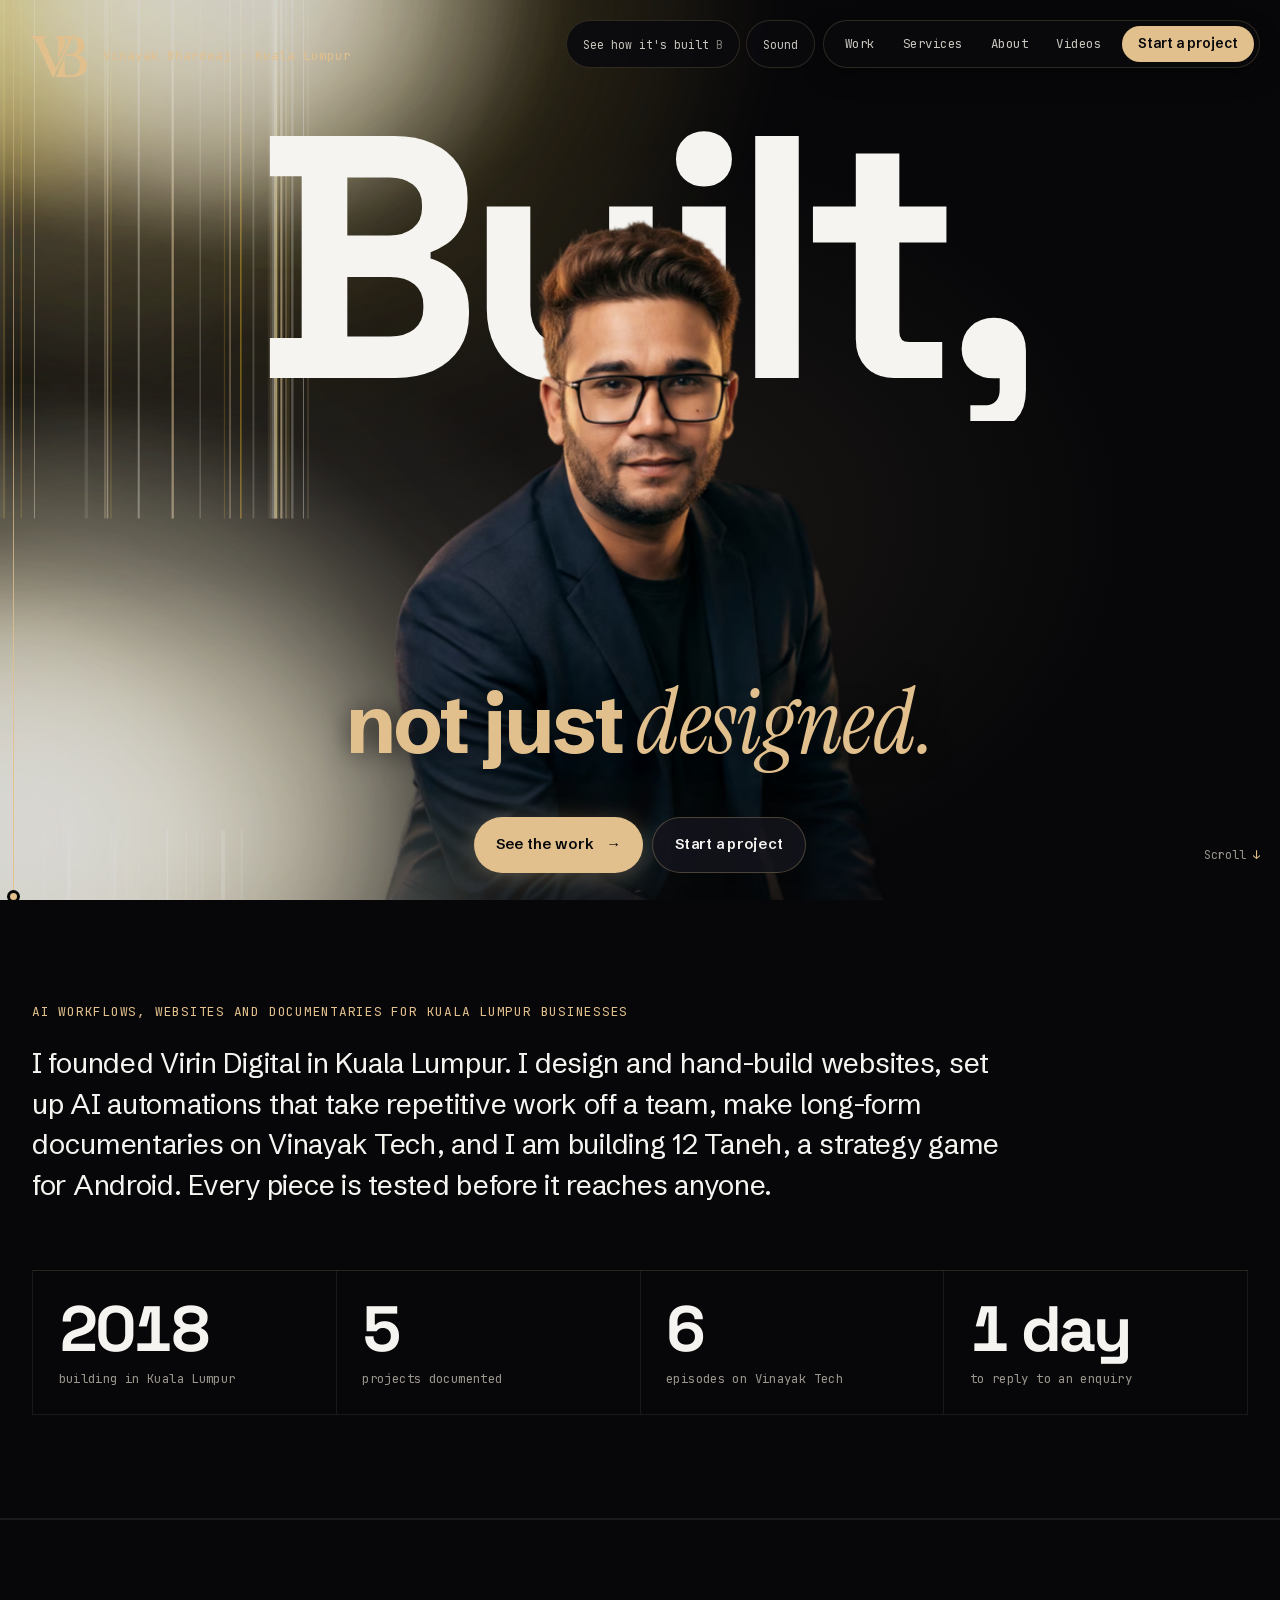
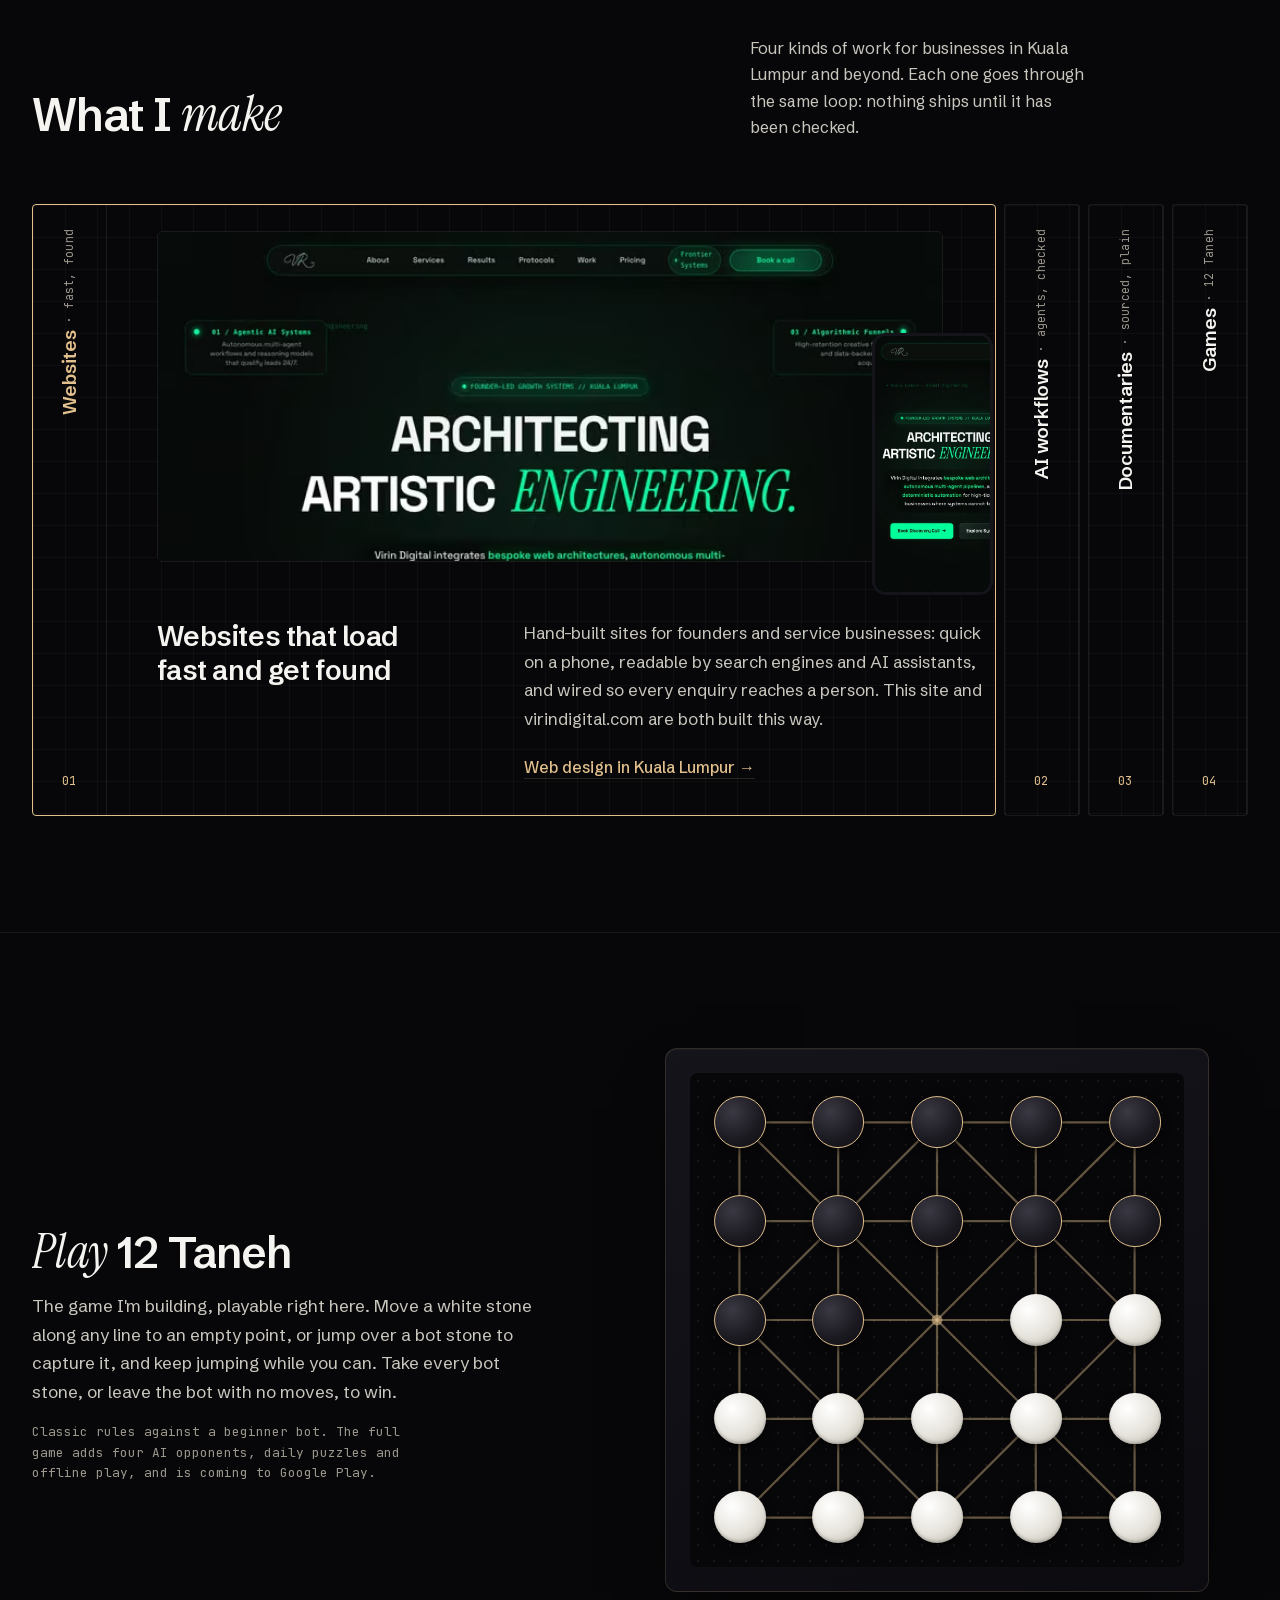
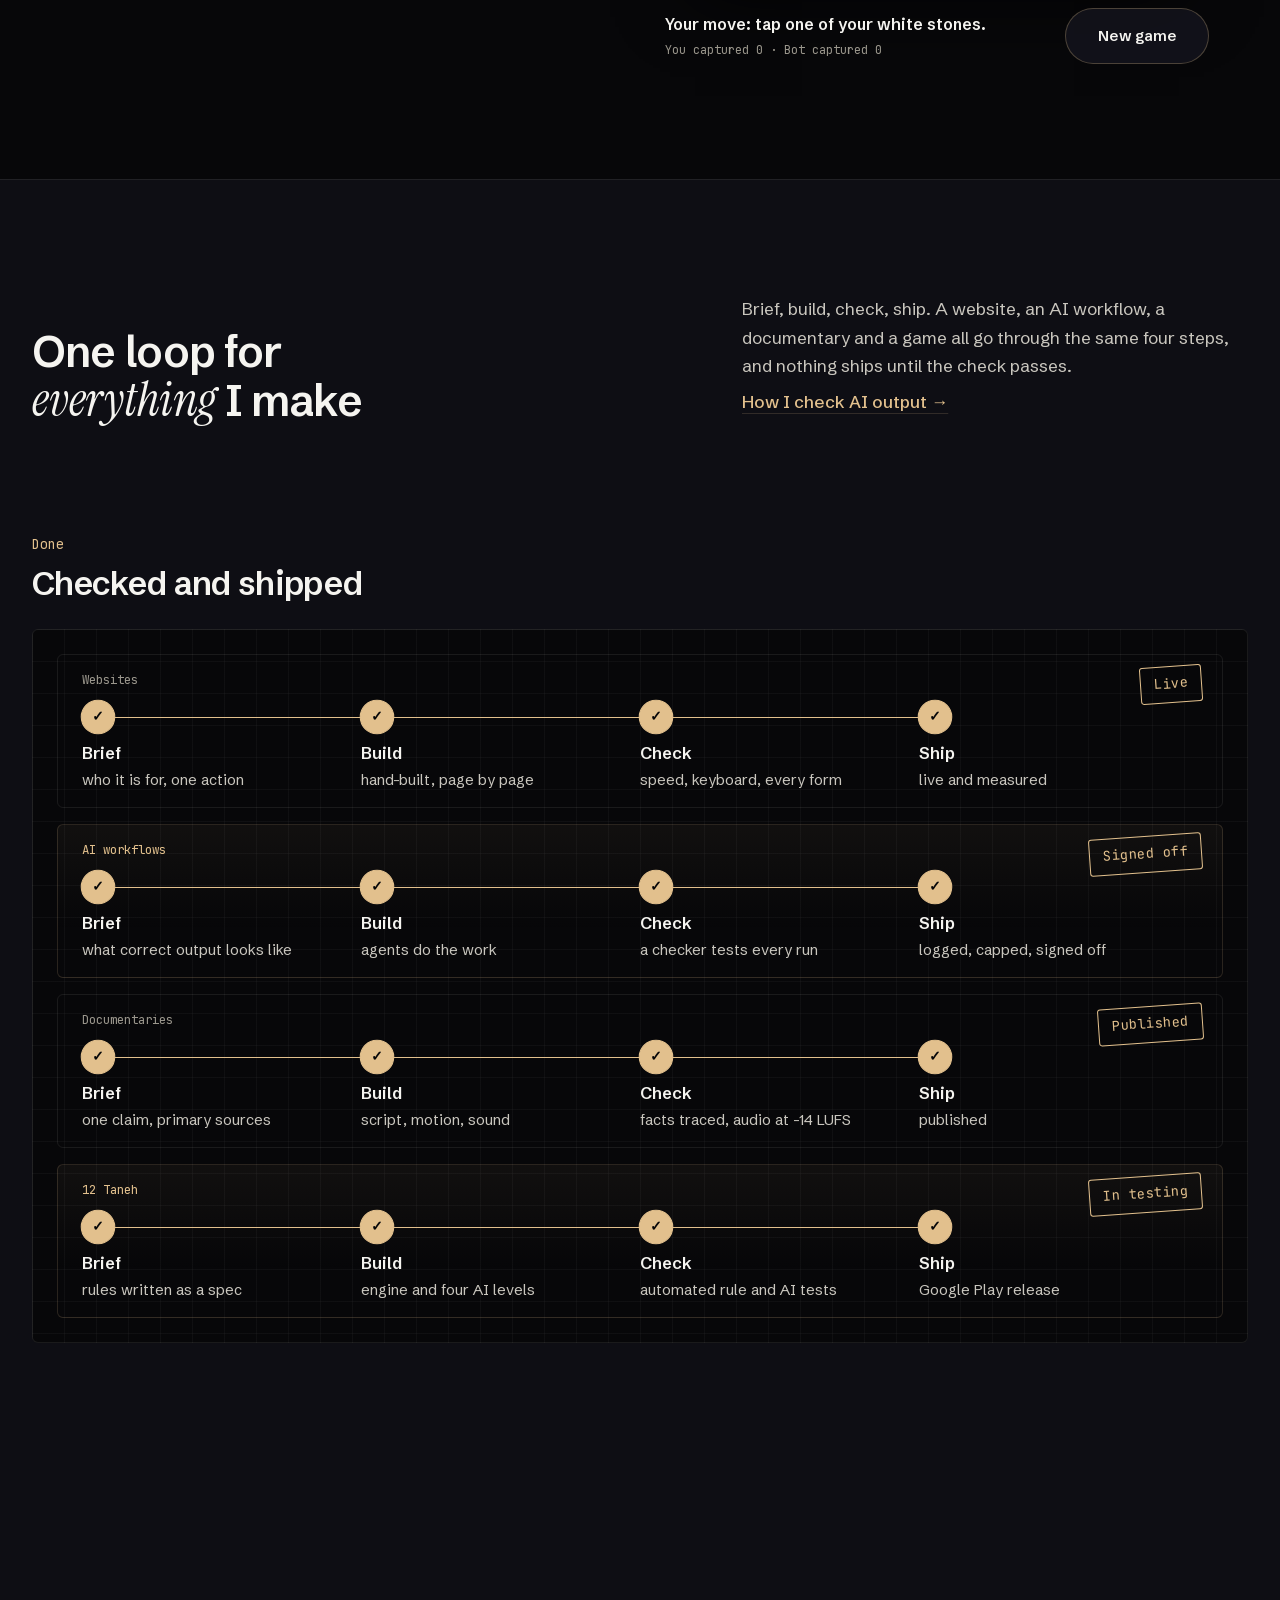
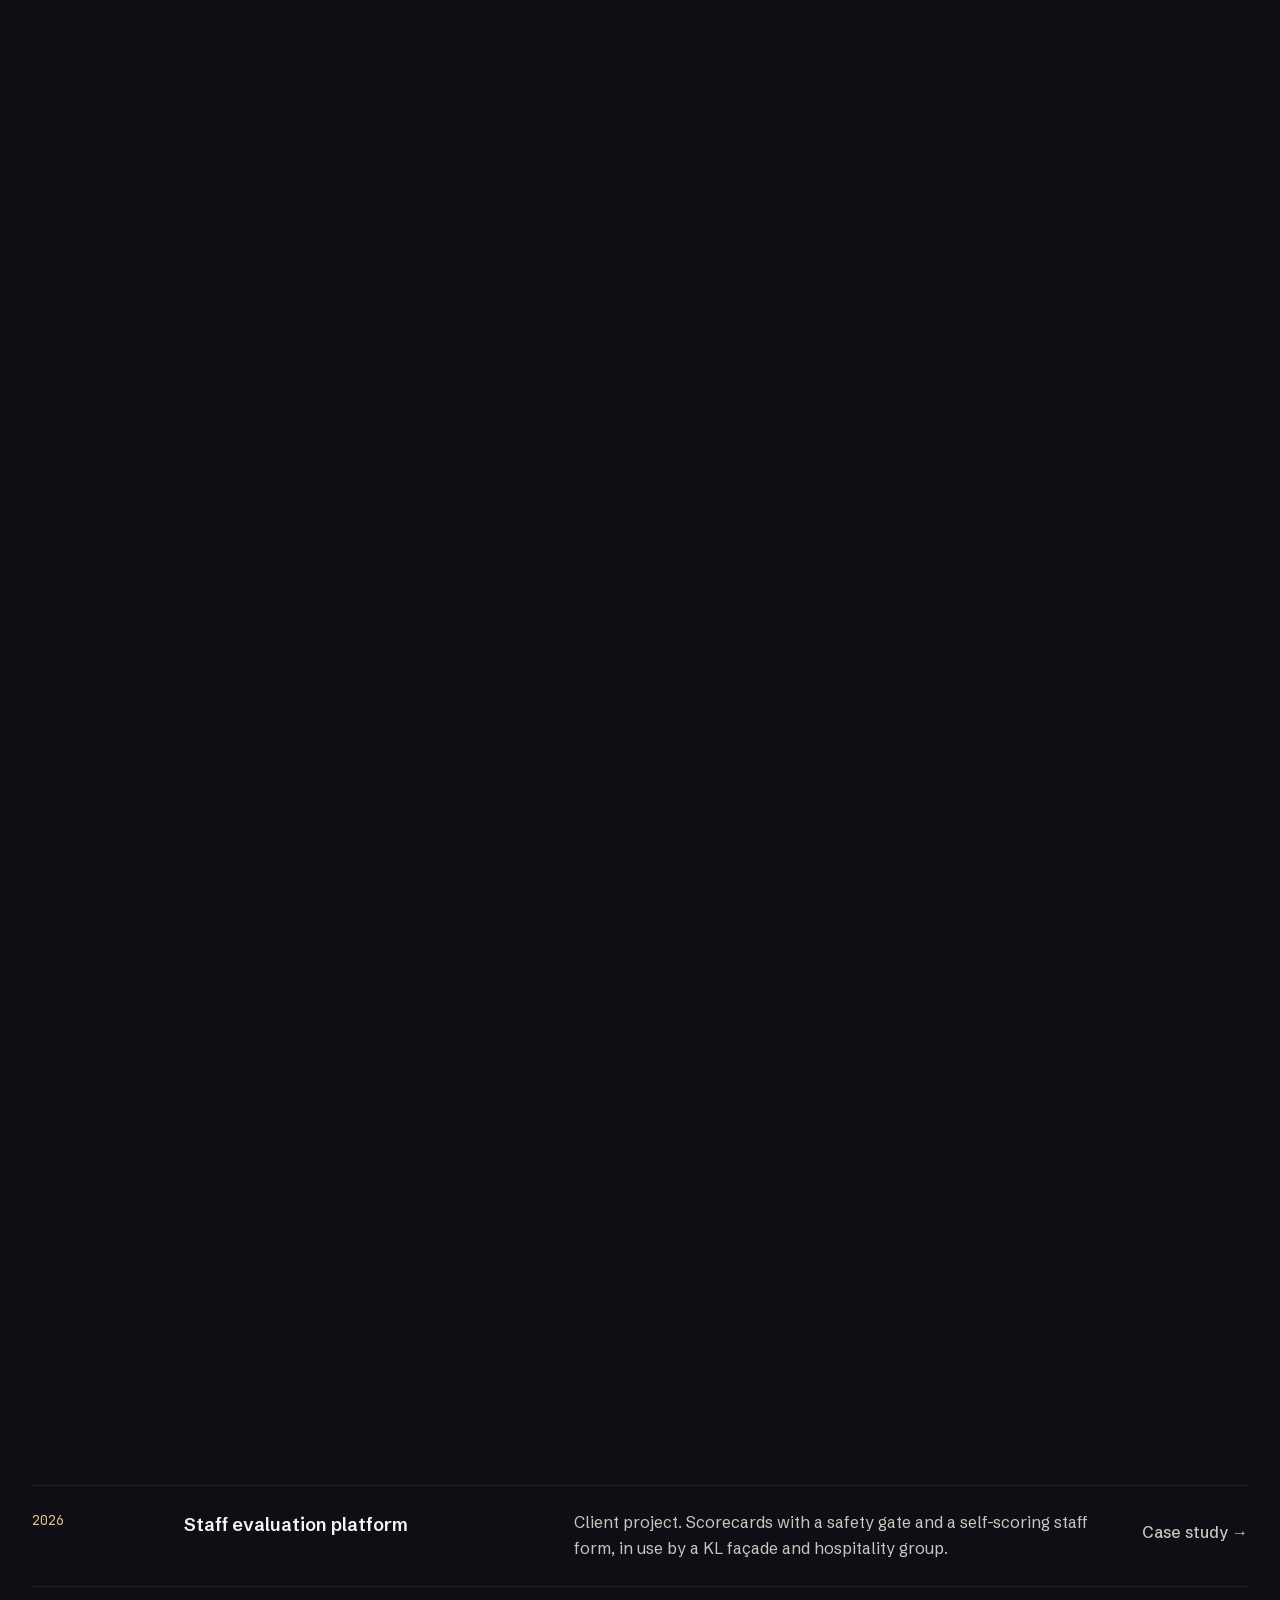
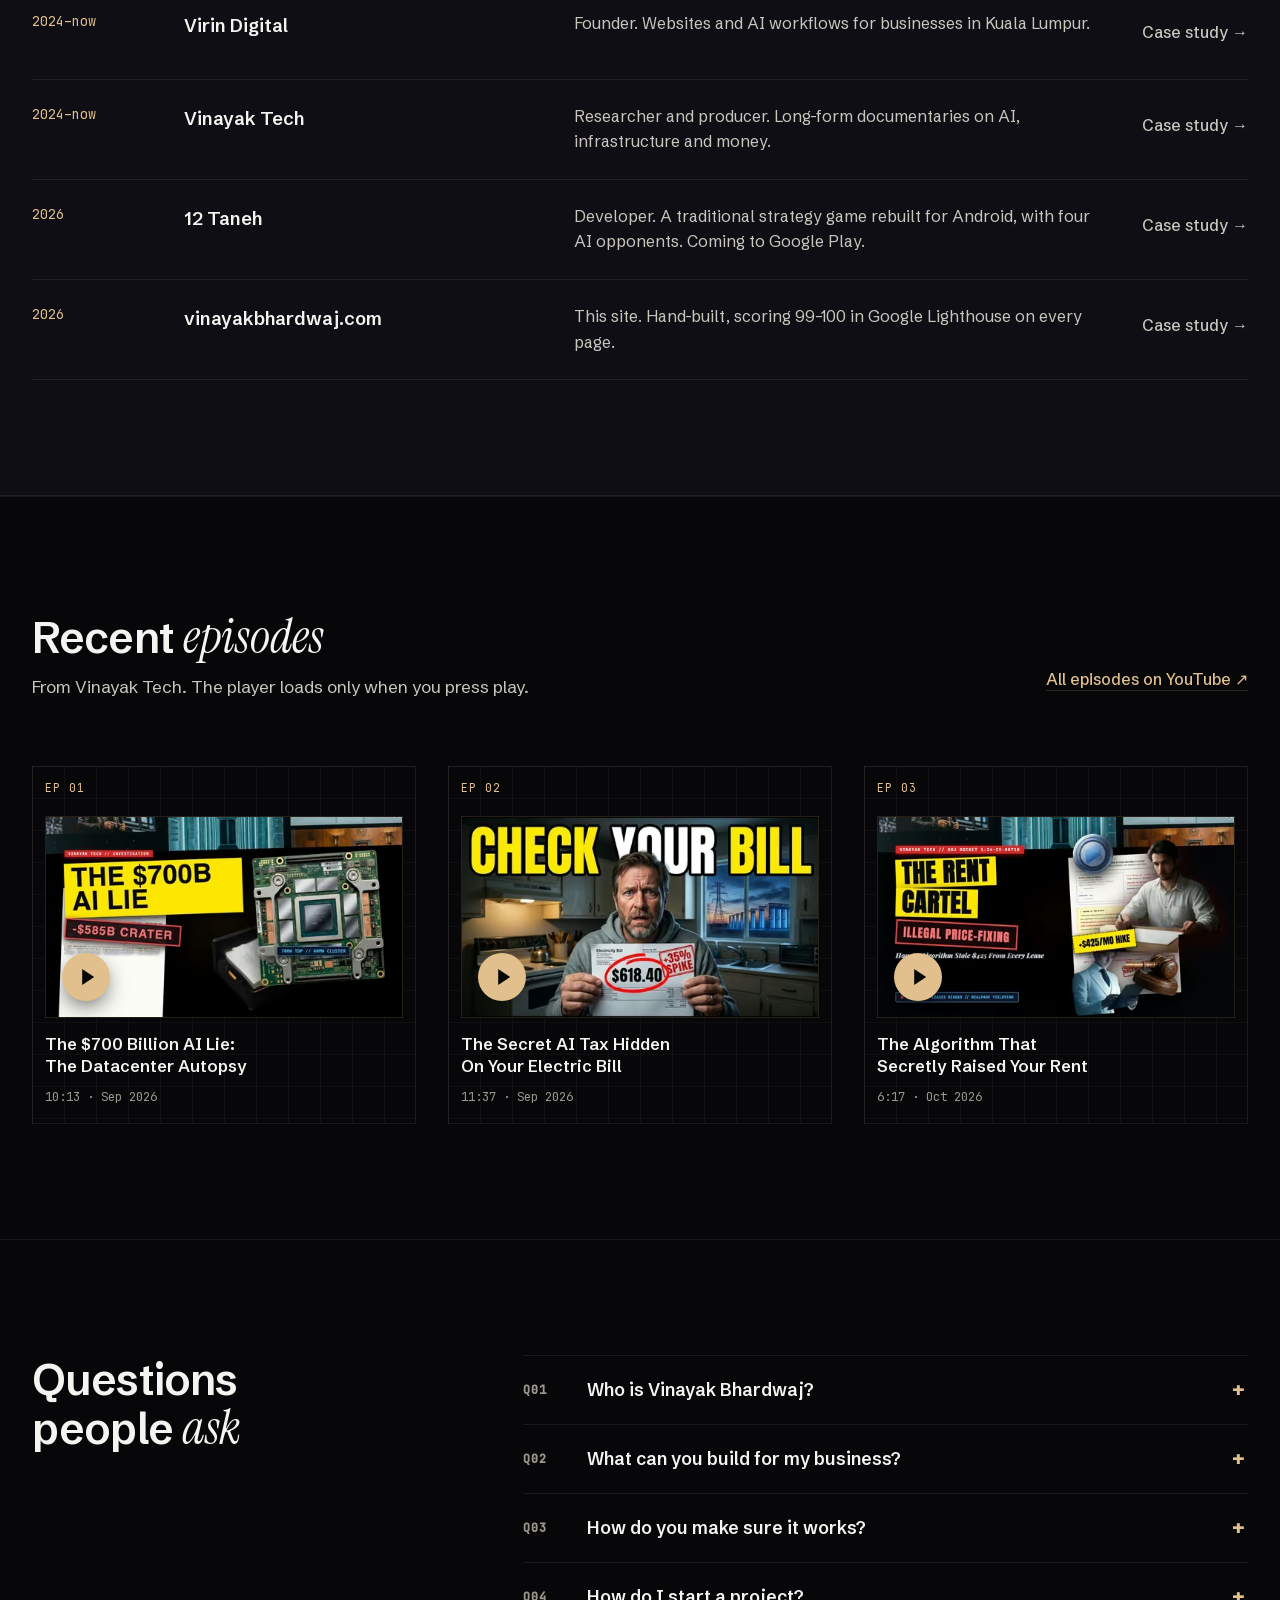
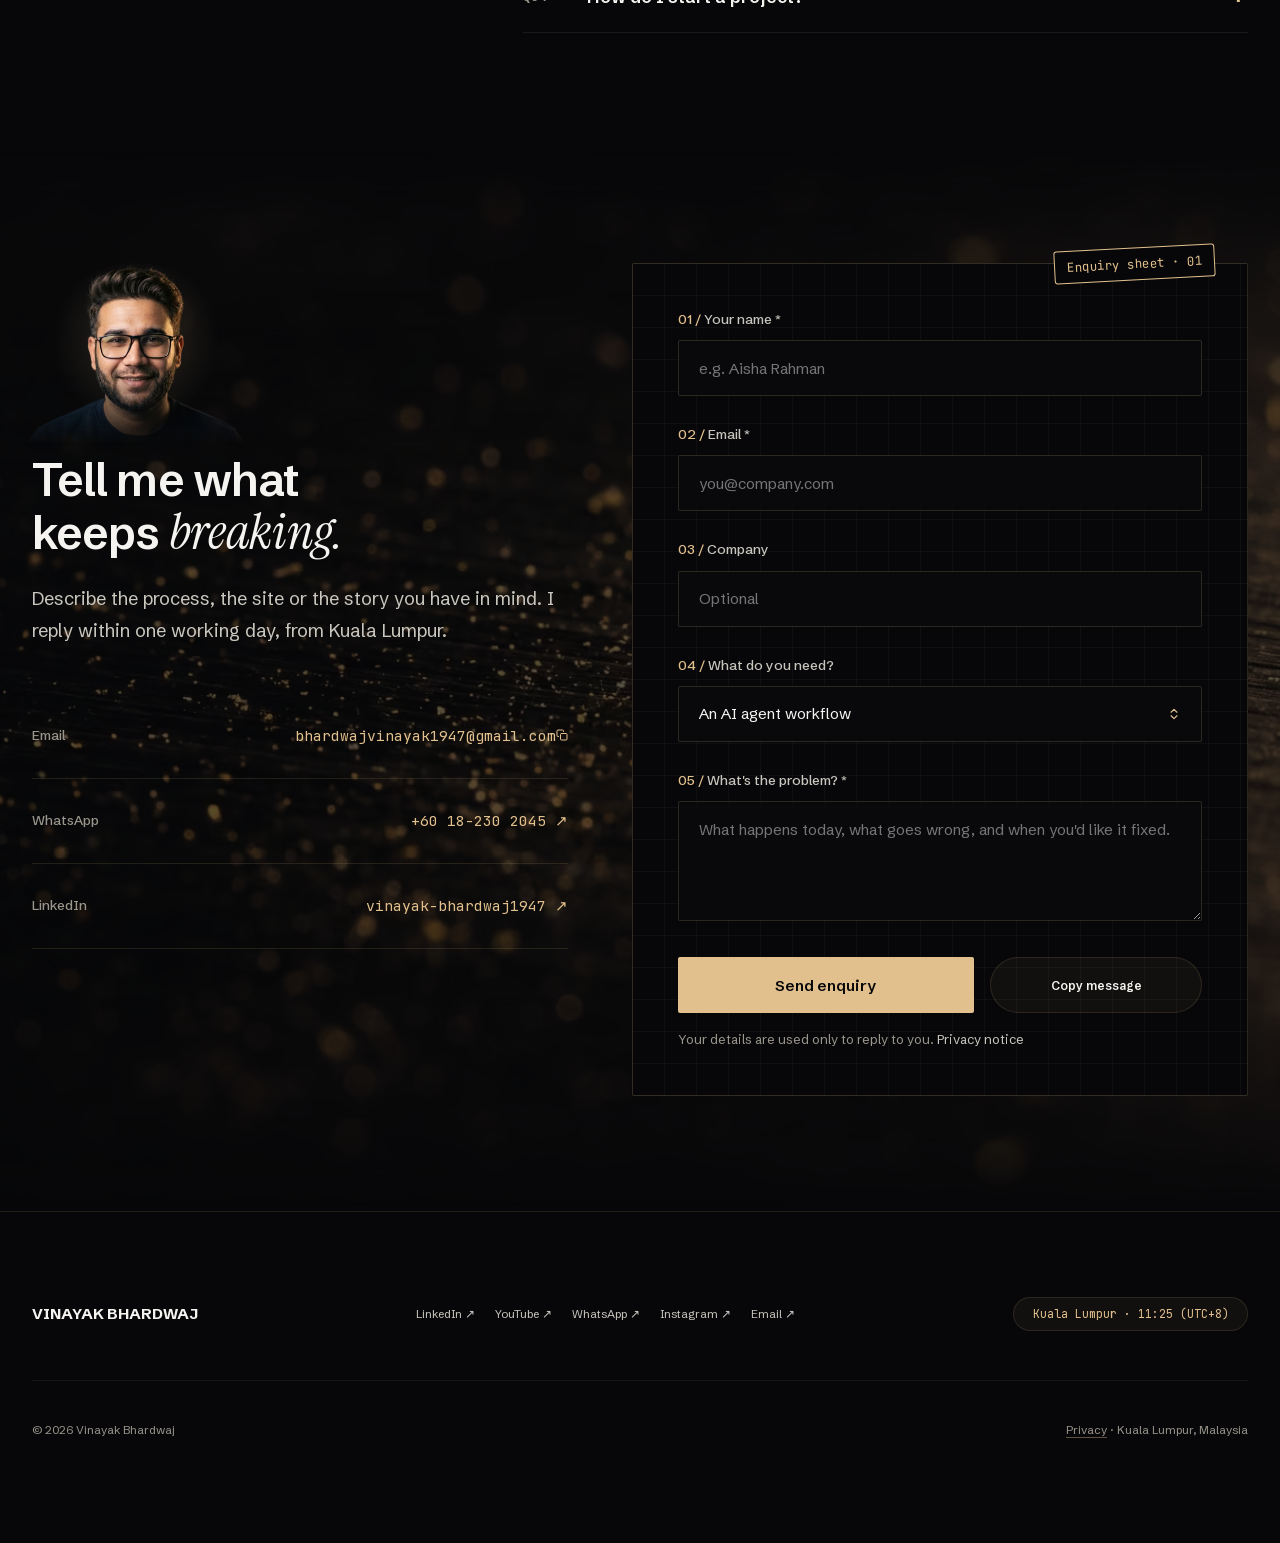
==== commit 14e06a25: "feat(services): descriptor beside each strip name Co-Authored-By: Claude Sonnet 5.5 <noreply@anthrop" ====
--- a/index.html
+++ b/index.html
@@ -322,7 +322,7 @@
           unicode-range: U+0020-007E, U+00A0, U+00A9, U+00B0, U+00B7, U+00D7, U+00E7, U+00E9, U+2013-2014, U+2018-201D, U+2022, U+2026, U+2190-2193, U+2197;
         }
     </style>
-    <link rel="stylesheet" href="css/site.css?v=19.0">
+    <link rel="stylesheet" href="css/site.css?v=19.1">
 </head>
 <body>
     <a class="skip-link" href="#main-content">Skip to content</a>
@@ -443,7 +443,7 @@
 
                 <div class="ev-stack">
                     <article class="ev-row is-open">
-                        <button type="button" class="ev-stack-tab" aria-expanded="true" aria-controls="svc-1"><span class="ev-stack-num">01</span><span class="ev-stack-name">Websites</span></button>
+                        <button type="button" class="ev-stack-tab" aria-expanded="true" aria-controls="svc-1"><span class="ev-stack-num">01</span><span class="ev-stack-name">Websites<span class="ev-stack-hint"> · fast, found</span></span></button>
                         <div class="ev-stack-body" id="svc-1">
                             <figure class="ev-row-media ev-device">
                                 <picture>
@@ -464,7 +464,7 @@
                         </div>
                     </article>
                     <article class="ev-row">
-                        <button type="button" class="ev-stack-tab" aria-expanded="false" aria-controls="svc-2"><span class="ev-stack-num">02</span><span class="ev-stack-name">AI workflows</span></button>
+                        <button type="button" class="ev-stack-tab" aria-expanded="false" aria-controls="svc-2"><span class="ev-stack-num">02</span><span class="ev-stack-name">AI workflows<span class="ev-stack-hint"> · agents, checked</span></span></button>
                         <div class="ev-stack-body" id="svc-2">
                             <figure class="ev-row-media">
                                 <picture>
@@ -481,7 +481,7 @@
                         </div>
                     </article>
                     <article class="ev-row">
-                        <button type="button" class="ev-stack-tab" aria-expanded="false" aria-controls="svc-3"><span class="ev-stack-num">03</span><span class="ev-stack-name">Documentaries</span></button>
+                        <button type="button" class="ev-stack-tab" aria-expanded="false" aria-controls="svc-3"><span class="ev-stack-num">03</span><span class="ev-stack-name">Documentaries<span class="ev-stack-hint"> · sourced, plain</span></span></button>
                         <div class="ev-stack-body" id="svc-3">
                             <figure class="ev-row-media">
                                 <picture>
@@ -498,7 +498,7 @@
                         </div>
                     </article>
                     <article class="ev-row">
-                        <button type="button" class="ev-stack-tab" aria-expanded="false" aria-controls="svc-4"><span class="ev-stack-num">04</span><span class="ev-stack-name">Games</span></button>
+                        <button type="button" class="ev-stack-tab" aria-expanded="false" aria-controls="svc-4"><span class="ev-stack-num">04</span><span class="ev-stack-name">Games<span class="ev-stack-hint"> · 12 Taneh</span></span></button>
                         <div class="ev-stack-body" id="svc-4">
                             <figure class="ev-row-media ev-phone">
                                 <picture>
--- a/css/site.css
+++ b/css/site.css
@@ -1,2 +1,2 @@
 /* site.css: generated by tools/build-css.sh from css/styles.css + css/elevation.css. Edit the sources, not this file. */
-@keyframes statusPulse{0%,to{opacity:1;transform:scale(1)}50%{opacity:.4;transform:scale(.85)}}@keyframes soundWave{0%{height:3px}to{height:10px}}@keyframes receiptFadeIn{0%{opacity:0;transform:translateY(12px) scale(.98)}to{opacity:1;transform:translateY(0) scale(1)}}@keyframes pulseOrbitHint{0%,to{opacity:.75;transform:scale(1)}50%{opacity:1;transform:scale(1.03);border-color:var(--gold-primary)}}@keyframes marqueeScroll{0%{transform:translateX(0)}to{transform:translateX(-50%)}}@keyframes marqueeScrollReverse{0%{transform:translateX(-50%)}to{transform:translateX(0)}}@keyframes beaconPulse{0%,to{box-shadow:0 0 12px rgba(226,192,141,.2)}50%{box-shadow:0 0 24px rgba(226,192,141,.5)}}@keyframes soundWavePulse{0%{height:4px}50%{height:14px}to{height:6px}}@keyframes ev-develop{0%{opacity:0;transform:scale(1.04);filter:saturate(.2) brightness(.7)}to{opacity:1;transform:scale(1);filter:none}}@keyframes ev-vt-out{to{opacity:0;transform:translateY(-1.5%)}}@keyframes ev-vt-in{0%{opacity:0;transform:translateY(2%)}}@keyframes ev-rise{0%{transform:translateY(108%)}}@keyframes ev-drift{to{transform:translateY(14%)}}@keyframes ev-stamp{0%{opacity:0;transform:rotate(-3deg) scale(1.4)}}@keyframes ev-char-rise{0%{transform:translateY(105%)}}@keyframes ev-figure-in{0%{opacity:0;transform:translateY(4%) scale(1.03);filter:blur(10px) brightness(.6)}}@keyframes ev-word-in{0%{opacity:0;transform:translateY(.4em);filter:blur(6px)}}@keyframes ev-back-lift{to{transform:translateY(-28%);opacity:.25}}@keyframes ev-figure-sink{to{transform:translateX(-50%) translateY(10%)}}@keyframes ev-thread-fill{0%{transform:scaleY(0)}to{transform:scaleY(1)}}@keyframes ev-thread-head{to{transform:translateY(calc(100vh - 7px))}}@keyframes ev-vt-dim{to{opacity:.35;filter:brightness(.6)}}@keyframes ev-vt-wipe{0%{clip-path:inset(0 100%0 0)}to{clip-path:inset(0 0 0 0)}}@keyframes ev-cover-fade-up{0%{opacity:0;transform:translate(-50%,.6rem)}}@keyframes ev-stack-in{0%{opacity:0;transform:translateY(8px)}}:root{--bg-void:#070709;--bg-surface:#0E0E14;--bg-surface-elevated:#14141A;--bg-glass:rgba(14, 14, 20, 0.72);--bg-glass-card:rgba(18, 18, 26, 0.65);--bg-glass-hover:rgba(26, 26, 36, 0.85);--gold-foil:#E2C08D;--gold-light:#F5F4F0;--gold-primary:#E2C08D;--gold-amber:#E2C08D;--gold-deep:#E2C08D;--gold-glow:rgba(226, 192, 141, 0.22);--gold-glow-strong:rgba(226, 192, 141, 0.45);--border-hairline:rgba(226, 192, 141, 0.12);--border-gold:rgba(226, 192, 141, 0.28);--border-gold-active:rgba(226, 192, 141, 0.65);--text-primary:#F5F4F0;--text-secondary:#C9C6BE;--text-muted:#9A968C;--text-gold:#E2C08D;--status-active:#E2C08D;--status-active-glow:transparent;--font-display:'Space Grotesk', 'Schibsted Grotesk', -apple-system, sans-serif;--font-body:'Schibsted Grotesk', -apple-system, BlinkMacSystemFont, 'Segoe UI', sans-serif;--font-mono:'JetBrains Mono', 'Space Mono', monospace;--max-width:1400px;--nav-height:72px;--radius-sm:8px;--radius-md:16px;--radius-lg:28px;--radius-pill:9999px;--transition-fast:0.2s cubic-bezier(0.16, 1, 0.3, 1);--transition-smooth:0.4s cubic-bezier(0.16, 1, 0.3, 1);--transition-luxury:0.7s cubic-bezier(0.16, 1, 0.3, 1)}*,::after,::before{box-sizing:border-box;margin:0;padding:0}body,html{background-color:var(--bg-void);color:var(--text-primary);font-family:var(--font-body)}html{font-size:16px;line-height:1.6;-webkit-font-smoothing:antialiased;-moz-osx-font-smoothing:grayscale;text-rendering:optimizeLegibility;overflow-x:clip;scroll-padding-top:calc(var(--nav-height) + 1.5rem)}body{min-height:100vh;position:relative;overflow-x:visible}body.modal-open{overflow:hidden}a{color:inherit;text-decoration:none;transition:color var(--transition-fast)}button{cursor:pointer;font-family:inherit;border:0;background:0 0}img{max-width:100%;display:block}::selection{background-color:var(--gold-primary)}::-webkit-scrollbar{width:6px}::-webkit-scrollbar-track{background:var(--bg-void)}::-webkit-scrollbar-thumb{background:rgba(226,192,141,.25);border-radius:var(--radius-pill)}::-webkit-scrollbar-thumb:hover{background:rgba(226,192,141,.5)}.container{width:100%;max-width:var(--max-width);margin:0 auto;padding:0 2rem}.site-header{position:fixed;top:1.5rem;left:0;width:100%;z-index:1000;pointer-events:none}.nav-container{margin:0 auto;padding:0 1.5rem}.nav-pill{padding:0 1.75rem;background:var(--bg-glass);backdrop-filter:blur(24px);-webkit-backdrop-filter:blur(24px);border:1px solid var(--border-hairline);border-radius:var(--radius-pill);box-shadow:0 10px 40px rgba(0,0,0,.4),0 1px 0 rgba(226,192,141,.1) inset;transition:border-color var(--transition-smooth)}.nav-pill:hover{border-color:var(--border-gold)}.nav-mobile-actions{align-items:center;gap:.65rem}.hero-title{font-family:var(--font-display);font-size:clamp(3.2rem,6.2vw,5.8rem);font-weight:800;line-height:.98;letter-spacing:-.02em;margin-bottom:1.75rem;text-transform:uppercase}.btn{display:inline-flex;align-items:center;justify-content:center;gap:.75rem;height:56px;padding:0 2rem;border-radius:var(--radius-pill);font-size:.92rem;font-weight:600;letter-spacing:.02em}.btn-primary-gold{background:var(--gold-foil);color:var(--bg-void);box-shadow:0 4px 25px rgba(226,192,141,.3)}.btn-primary-gold:hover{transform:translateY(-2px);box-shadow:0 8px 35px var(--gold-glow-strong)}.btn-secondary-glass{background:rgba(20,20,28,.6);backdrop-filter:blur(16px);border:1px solid var(--border-gold);color:var(--text-primary)}.btn-secondary-glass:hover{border-color:var(--gold-primary);background:rgba(226,192,141,.1);transform:translateY(-2px)}.arrow-glyph{display:inline-flex;align-items:center;justify-content:center;transition:transform var(--transition-fast)}.btn:hover .arrow-glyph{transform:translateX(4px)}.log-line{margin-bottom:.35rem}.log-line.gold{color:var(--gold-primary)}.contact-section{padding:8rem 0 10rem;position:relative;background:radial-gradient(circle at 50% 30%,rgba(24,20,14,.5) 0%,var(--bg-void) 70%)}.contact-layout{display:grid;grid-template-columns:1fr 1.15fr;gap:4rem;align-items:flex-start}.contact-info-col h2{font-size:clamp(2.4rem,4vw,3.6rem);line-height:1.15;margin-bottom:1.5rem}.contact-info-col p{color:var(--text-secondary);font-size:1.15rem;line-height:1.7;margin-bottom:3rem}.direct-channels{list-style:none;margin-bottom:2.5rem}.direct-channel-item{display:flex;align-items:center;justify-content:space-between;gap:1.5rem;padding:1.25rem 0;border-bottom:1px solid var(--border-hairline)}.channel-lbl,.channel-val{font-family:var(--font-mono)}.channel-lbl{font-size:.75rem;color:var(--text-muted);text-transform:uppercase;white-space:nowrap;flex-shrink:0;letter-spacing:.08em}.channel-val{font-size:.92rem;color:var(--gold-primary);text-decoration:none;text-align:right;transition:color var(--transition-fast),text-shadow var(--transition-fast)}.channel-val:hover{color:var(--gold-light);text-shadow:0 0 12px var(--gold-glow)}.contact-form-panel{padding:3.5rem;border-radius:var(--radius-lg);background:var(--bg-glass-card);backdrop-filter:blur(24px);border:1px solid var(--border-gold);box-shadow:0 20px 50px rgba(0,0,0,.6)}.form-group{margin-bottom:1.75rem}.form-label{display:block;font-family:var(--font-mono);font-size:.75rem;letter-spacing:.08em;color:var(--text-secondary);margin-bottom:.6rem}.form-input,.form-select,.form-textarea{width:100%;border-radius:var(--radius-sm);background:rgba(10,10,15,.8);border:1px solid var(--border-hairline);color:var(--text-primary);font-family:var(--font-body);font-size:.95rem;transition:border-color var(--transition-fast),box-shadow var(--transition-fast);outline:0;box-sizing:border-box}.form-input,.form-select{height:56px;min-height:56px;padding:0 1.25rem;line-height:54px}.form-select{-webkit-appearance:none;-moz-appearance:none;appearance:none;padding-right:3rem;cursor:pointer;background-color:rgba(10,10,15,.85);background-image:url("data:image/svg+xml,%3Csvg xmlns='http://www.w3.org/2000/svg' width='16' height='16' viewBox='0 0 24 24' fill='none' stroke='%23E2C08D' stroke-width='2' stroke-linecap='round' stroke-linejoin='round'%3E%3Cpath d='m7 15 5 5 5-5'/%3E%3Cpath d='m7 9 5-5 5 5'/%3E%3C/svg%3E");background-repeat:no-repeat;background-position:right 1.25rem center;background-size:14px 14px}.form-select option{background-color:#0e0e14;color:var(--text-primary);padding:.75rem 1rem}.form-input:focus,.form-select:focus,.form-textarea:focus{border-color:var(--gold-primary);box-shadow:0 0 15px rgba(226,192,141,.15)}.form-textarea{padding:1rem 1.25rem;min-height:120px;resize:vertical;line-height:1.6}.btn-submit-inquiry{width:100%;height:56px;border-radius:var(--radius-pill);background:var(--gold-foil);color:var(--bg-void);font-size:.95rem;font-weight:700;letter-spacing:.05em}.btn-submit-inquiry:hover{transform:translateY(-2px);box-shadow:0 8px 30px var(--gold-glow-strong)}.form-feedback{margin-top:1rem;font-family:var(--font-mono);font-size:.8rem;text-align:center}.form-feedback.error{color:#f87171}.form-feedback.success{color:var(--status-active)}.form-receipt-hud{background:rgba(8,8,12,.96);border:1px solid var(--gold-primary);box-shadow:0 16px 48px rgba(0,0,0,.75),0 0 28px rgba(226,192,141,.15);border-radius:var(--radius-md);padding:2.25rem;margin-top:1.5rem;animation:receiptFadeIn .5s cubic-bezier(.16,1,.3,1) forwards}.receipt-header{display:flex;justify-content:space-between;align-items:center;border-bottom:1px solid rgba(226,192,141,.2);padding-bottom:1.25rem;margin-bottom:1.5rem;flex-wrap:wrap;gap:.75rem}.receipt-badge{font-family:var(--font-mono);font-size:.72rem;font-weight:700;letter-spacing:.14em;color:var(--status-active);background:rgba(52,211,153,.1);border:1px solid rgba(52,211,153,.3);padding:.35rem .8rem;border-radius:var(--radius-sm);display:inline-flex;align-items:center;gap:.4rem}.receipt-summary{font-size:.95rem;line-height:1.6;color:var(--text-primary);margin-bottom:1.5rem}.receipt-actions{display:flex;gap:1rem;flex-wrap:wrap}.btn-receipt-action{display:inline-flex;align-items:center;justify-content:center;gap:.6rem;min-height:44px;padding:.85rem 1.5rem;font-family:var(--font-mono);font-size:.75rem;font-weight:700;letter-spacing:.12em;border-radius:var(--radius-sm);text-decoration:none;cursor:pointer;transition:all var(--transition-normal);box-sizing:border-box}.btn-receipt-action.gold{background:var(--gold-primary);color:var(--bg-void);border:1px solid var(--gold-primary)}.btn-receipt-action.gold:hover{background:var(--gold-light);box-shadow:0 0 20px rgba(226,192,141,.4);transform:translateY(-2px)}.btn-receipt-action.glass{background:rgba(255,255,255,.05);color:var(--text-primary);border:1px solid var(--border-hairline)}.btn-receipt-action.glass:hover{background:rgba(255,255,255,.1);border-color:var(--gold-primary);transform:translateY(-2px)}.site-footer{padding:5rem 0 6.5rem;border-top:1px solid var(--border-hairline);background:var(--bg-void);position:relative;z-index:10}.footer-top{display:flex;justify-content:space-between;align-items:center;gap:1.5rem;padding-bottom:2.75rem;border-bottom:1px solid rgba(226,192,141,.08);margin-bottom:2.5rem;flex-wrap:nowrap}.footer-brand{font-family:var(--font-display);font-size:.95rem;font-weight:700;letter-spacing:.06em;color:var(--text-primary);white-space:nowrap;flex-shrink:0}.footer-socials{display:flex;align-items:center;justify-content:center;gap:1.25rem;flex-wrap:nowrap;flex-shrink:0}.footer-social-link{letter-spacing:.08em;color:var(--text-secondary);text-decoration:none;transition:color var(--transition-fast),text-shadow var(--transition-fast);min-height:38px;display:inline-flex;white-space:nowrap}.footer-social-link:hover{color:var(--gold-light);text-shadow:0 0 12px var(--gold-glow)}.footer-bottom,.footer-clock,.footer-social-link{align-items:center;font-family:var(--font-mono);font-size:.72rem}.footer-clock{color:var(--gold-primary);padding:.45rem 1.15rem;border-radius:var(--radius-pill);background:rgba(226,192,141,.05);border:1px solid var(--border-hairline);white-space:nowrap;flex-shrink:0;display:inline-flex;letter-spacing:.04em}.footer-bottom{display:flex;justify-content:space-between;color:var(--text-muted);letter-spacing:.06em;gap:1.5rem}@media (max-width:1240px){.footer-top{display:grid;grid-template-columns:1fr auto;row-gap:1.5rem;column-gap:1.5rem;align-items:center}.footer-brand{grid-column:1;justify-self:start}.footer-clock{grid-column:2;justify-self:end}.footer-socials{grid-column:1/-1;justify-self:start;flex-wrap:wrap;gap:.75rem 1.35rem}}@media (max-width:768px){.site-footer{padding:4rem 0 4.5rem}.footer-top{display:flex;flex-direction:column;align-items:flex-start;gap:1.35rem;padding-bottom:2rem}.footer-brand{white-space:normal;font-size:.9rem}.footer-socials{flex-wrap:wrap;gap:.65rem 1.15rem}.footer-clock{font-size:.68rem;padding:.4rem .9rem}.footer-bottom{flex-direction:column;align-items:flex-start;gap:.75rem}}.btn:active,button:active{transform:scale(.982);transition:transform .08s ease-out}.mobile-menu-toggle{display:none;gap:6px;min-height:44px;background:0 0;cursor:pointer}.mobile-menu-toggle:hover{background:rgba(226,192,141,.08)}.hamburger-line{width:20px;height:1.5px;background:var(--gold-light);border-radius:2px;transition:transform .3s cubic-bezier(.16,1,.3,1),opacity .3s ease}.mobile-menu-overlay{position:fixed;inset:0;width:100vw;height:100vh;background:rgba(7,7,9,.97);z-index:10000;opacity:0;visibility:hidden;pointer-events:none;transition:opacity .4s cubic-bezier(.16,1,.3,1),visibility .4s;overflow-y:auto}.mobile-menu-overlay.active{opacity:1;visibility:visible;pointer-events:auto}.mobile-menu-header,.mobile-menu-inner{display:flex;justify-content:space-between}.mobile-menu-inner{padding:1.5rem 1.5rem 2.5rem;flex-direction:column}.mobile-menu-header{align-items:center;padding-bottom:1.5rem}.mobile-menu-close-btn{border-radius:50%;border:1px solid var(--border-hairline);background:rgba(226,192,141,.05);font-size:1.1rem;display:flex;align-items:center;justify-content:center;cursor:pointer;transition:var(--transition-fast)}.mobile-menu-close-btn:hover{background:rgba(226,192,141,.15)}.mobile-nav-list{display:flex;flex-direction:column;gap:.5rem;padding:2rem 0}.mobile-nav-item{display:flex;align-items:baseline;gap:1.25rem;padding:.85rem 0;text-decoration:none;border-bottom:1px solid rgba(226,192,141,.06);transform:translateY(16px);opacity:0;transition:opacity .35s cubic-bezier(.16,1,.3,1),transform .35s cubic-bezier(.16,1,.3,1),color .2s}.mobile-menu-overlay.active .mobile-nav-item{transform:translateY(0);opacity:1}.mobile-menu-overlay.active .mobile-nav-item:nth-child(1){transition-delay:.06s}.mobile-menu-overlay.active .mobile-nav-item:nth-child(2){transition-delay:.1s}.mobile-menu-overlay.active .mobile-nav-item:nth-child(3){transition-delay:.14s}.mobile-menu-overlay.active .mobile-nav-item:nth-child(4){transition-delay:.18s}.mobile-menu-overlay.active .mobile-nav-item:nth-child(5){transition-delay:.22s}.mobile-menu-overlay.active .mobile-nav-item:nth-child(6){transition-delay:.26s}.mobile-nav-label{font-size:1.45rem;color:var(--text-primary)}.mobile-nav-item:hover .mobile-nav-label{color:var(--gold-primary)}.mobile-menu-footer{padding-top:1.5rem;border-top:1px solid var(--border-hairline);display:flex;flex-direction:column;gap:1.25rem}.mobile-meta-text{font-family:var(--font-mono);font-size:.72rem;color:var(--text-muted);letter-spacing:.1em}.mobile-social-strip{display:flex;align-items:center;justify-content:space-between;gap:.5rem;flex-wrap:wrap}.mobile-social-link{font-family:var(--font-mono);font-size:.72rem;letter-spacing:.12em;color:var(--gold-primary);text-decoration:none;min-height:44px;display:inline-flex;align-items:center;padding:.35rem .65rem;border-radius:var(--radius-sm);background:rgba(226,192,141,.05);border:1px solid var(--border-hairline);transition:all var(--transition-fast)}.mobile-social-link:active,.mobile-social-link:hover{color:var(--gold-light);background:rgba(226,192,141,.15);border-color:var(--border-gold)}.mobile-cta-btn{width:100%;text-align:center;justify-content:center;padding:1rem 1.5rem}.form-actions-row{display:grid;grid-template-columns:1.4fr 1fr;gap:1rem;margin-top:.5rem}.btn-copy-brief{display:inline-flex;align-items:center;justify-content:center;padding:1.15rem 1.5rem;background:rgba(226,192,141,.05);border:1px solid var(--border-hairline);color:var(--gold-light);font-family:var(--font-mono);font-size:.75rem;font-weight:500;letter-spacing:.1em;border-radius:var(--radius-pill);cursor:pointer}.btn-copy-brief:hover{border-color:var(--border-gold);background:rgba(226,192,141,.12);color:var(--text-primary)}@media (max-width:640px){.form-actions-row{grid-template-columns:1fr}}.subpage-stage{position:relative;padding-top:calc(var(--nav-height) + 5rem);padding-bottom:8rem;overflow:hidden}@media (max-width:1200px){.contact-layout{grid-template-columns:1fr}}@media (max-width:768px){.contact-form-panel{backdrop-filter:none!important;-webkit-backdrop-filter:none!important;background:rgba(14,14,20,.95)}.nav-pill{padding:0 1rem;height:56px;justify-content:space-between}.mobile-menu-toggle{display:flex}.hero-title{font-size:clamp(2.2rem,7.5vw,2.8rem)}.btn{width:100%}.contact-section{padding:3.75rem 0 5rem}.contact-form-panel{padding:1.75rem 1.25rem}.direct-channels{margin-bottom:2rem}.direct-channel-item{flex-direction:column;align-items:flex-start;gap:.35rem;padding:.85rem 0}.channel-lbl{font-size:.68rem;letter-spacing:.08em}.channel-val{text-align:left;word-break:break-word;font-size:.88rem;line-height:1.4;max-width:100%}.contact-info-col p{font-size:1rem;margin-bottom:2rem}}@media (max-width:480px){.container{padding:0 1rem}.nav-pill{padding:0 .85rem}.hero-title{font-size:2.2rem}}a:focus-visible,button:focus-visible,input:focus-visible,select:focus-visible,textarea:focus-visible{box-shadow:0 0 15px var(--gold-glow-strong)!important}.command-hud,.command-hud-overlay{position:fixed;opacity:0;visibility:hidden;pointer-events:none}.command-hud-overlay{inset:0;background:rgba(7,7,9,.85);backdrop-filter:blur(18px);-webkit-backdrop-filter:blur(18px);z-index:10001;transition:opacity .3s ease,visibility .3s}.command-hud-overlay.active,.command-hud.active{opacity:1;visibility:visible;pointer-events:auto}.command-hud{top:50%;left:50%;transform:translate(-50%,-50%) scale(.96);z-index:10002;width:90%;max-width:580px;transition:transform .3s cubic-bezier(.16,1,.3,1),opacity .3s ease,visibility .3s}.command-hud.active{transform:translate(-50%,-50%) scale(1)}.command-hud-card{background:rgba(14,14,22,.96);border:1px solid var(--border-gold);border-radius:var(--radius-md);padding:2rem;box-shadow:0 25px 60px rgba(0,0,0,.7),0 0 30px rgba(226,192,141,.15)}.hud-header{display:flex;justify-content:space-between;align-items:center;padding-bottom:1.25rem;border-bottom:1px solid var(--border-hairline);margin-bottom:1.5rem}.hud-title{font-family:var(--font-mono);font-size:.75rem;font-weight:700;color:var(--gold-light);letter-spacing:.12em}.hud-close-btn,.hud-item kbd{align-items:center;justify-content:center;color:var(--gold-light)}.hud-close-btn{width:32px;height:32px;border-radius:50%;border:1px solid var(--border-hairline);background:0 0;font-size:1rem;cursor:pointer;display:flex;transition:var(--transition-fast)}.hud-close-btn:hover{border-color:var(--border-gold);background:rgba(226,192,141,.15)}.hud-grid{display:grid;grid-template-columns:repeat(2,1fr);gap:.85rem;margin-bottom:1.5rem}.hud-item{display:flex;align-items:center;gap:.75rem;padding:.6rem .85rem;background:rgba(8,8,12,.6);border:1px solid rgba(226,192,141,.08);border-radius:var(--radius-sm)}.hud-item kbd{display:inline-flex;min-width:24px;height:24px;padding:0 6px;background:rgba(226,192,141,.15);border:1px solid var(--border-gold);border-radius:4px;font-family:var(--font-mono);font-size:.7rem;font-weight:700;box-shadow:0 2px 0 rgba(0,0,0,.4)}.hud-item span{font-family:var(--font-body);font-size:.8rem;color:var(--text-primary)}@media (max-width:640px){.hud-grid{grid-template-columns:1fr}}.world-clock{font-variant-numeric:tabular-nums lining-nums}@media (prefers-reduced-motion:reduce){*,::after,::before{animation-duration:.001ms!important;animation-iteration-count:1!important;transition-duration:.001ms!important;scroll-behavior:auto!important;cursor:auto!important}}:root{--ev-ink:#F5F4F0;--ev-ink-2:#C9C6BE;--ev-ink-3:#9A968C;--ev-line:rgba(226, 192, 141, 0.16);--ev-line-soft:rgba(245, 244, 240, 0.08);--ev-gold:#E2C08D;--ev-panel:#0E0E14;--ev-radius:6px;--ev-ease:cubic-bezier(0.16, 1, 0.3, 1);--ev-gutter:max(1.25rem, env(safe-area-inset-left, 0px));--ev-section-pad:clamp(4.5rem, 9vw, 8rem)}.mobile-nav-label{text-transform:none}.ev-section-head{display:flex;flex-direction:column;gap:1rem;max-width:46rem;margin-bottom:clamp(2.5rem,5vw,4rem)}.ev-section-head h2{font-family:var(--font-body);font-weight:600;font-size:clamp(1.85rem,3.4vw,2.85rem);line-height:1.12;letter-spacing:-.02em;color:var(--ev-ink);text-transform:none;text-wrap:balance;margin:0}.ev-section-head p{color:var(--ev-ink-2);font-size:1.08rem;line-height:1.65;max-width:62ch;margin:0}.ev-head-row{flex-direction:row;align-items:flex-end;justify-content:space-between;max-width:none;flex-wrap:wrap;gap:1rem 2rem}.ev-head-row>div,.ev-hero-facts li{display:flex;flex-direction:column;gap:.75rem}.ev-link{display:inline-flex;align-items:center;min-height:44px;color:var(--ev-gold);font-weight:500;text-decoration:underline;text-decoration-color:var(--ev-line);text-underline-offset:.3em;transition:text-decoration-color .3s var(--ev-ease)}.ev-link:hover{text-decoration-color:var(--ev-gold)}.ev-hero{position:relative;isolation:isolate;min-height:min(100svh,980px);display:flex;align-items:center;padding:calc(var(--nav-height) + 3rem)0 4rem;overflow:hidden;background:var(--bg-void)}.ev-hero-dust{position:absolute;inset:0;width:100%;height:100%;pointer-events:none;-webkit-mask-image:linear-gradient(90deg,transparent 30%,#000 70%);mask-image:linear-gradient(90deg,transparent 30%,#000 70%)}.ev-kicker{font-family:var(--font-mono);font-size:.8rem;color:var(--ev-gold);margin:0}.ev-hero-title{font-size:clamp(2.5rem,5.4vw,4.75rem);color:var(--ev-ink);text-wrap:balance;margin:0}.ev-gold{color:var(--ev-gold)}.ev-hero-lede,.ev-row-copy p{color:var(--ev-ink-2);margin:0}.ev-hero-lede{font-size:clamp(1.05rem,1.4vw,1.2rem);line-height:1.65;max-width:52ch}.ev-hero-actions,.ev-hero-facts{display:flex;flex-wrap:wrap;gap:.75rem}.ev-hero-actions .btn,.ev-row-copy h3{font-family:var(--font-body);font-weight:600}.ev-hero-actions .btn{letter-spacing:0;text-transform:none;font-size:1rem}.ev-hero-facts{list-style:none;margin:.5rem 0 0;padding:1.25rem 0 0;border-top:1px solid var(--ev-line);gap:.75rem 2rem;color:var(--ev-ink-3);font-size:.9rem}.ev-hero-facts li{gap:.15rem}.ev-fact-val{font-family:var(--font-mono);font-size:.95rem;color:var(--ev-ink);font-variant-numeric:tabular-nums}@media (max-width:767px){.ev-hero{flex-direction:column;align-items:stretch;min-height:0;padding:0 0 3rem}.ev-hero-title{font-size:clamp(2.1rem,9.6vw,2.6rem)}.ev-hero-dust{-webkit-mask-image:linear-gradient(180deg,#000 0,transparent 55%);mask-image:linear-gradient(180deg,#000 0,transparent 55%)}.ev-hero-actions .btn{flex:1 1 100%;justify-content:center}.ev-hero-facts{gap:.75rem 1.25rem}}.ev-services,.ev-work{position:relative}.ev-route,.ev-services,.ev-videos,.ev-work{padding:var(--ev-section-pad)0}.ev-videos{position:relative}.ev-services{border-top:1px solid var(--ev-line-soft)}.ev-row{display:grid;grid-template-columns:minmax(0,1.25fr) minmax(0,1fr);gap:clamp(1.75rem,5vw,5rem);align-items:center}.ev-row+.ev-row{margin-top:clamp(3.5rem,8vw,7rem)}.ev-row-media{margin:0;position:relative;min-width:0}.ev-row-media img{width:100%;height:auto;aspect-ratio:4/3;object-fit:cover;border-radius:var(--ev-radius);border:1px solid var(--ev-line-soft);box-shadow:0 24px 60px -24px rgba(0,0,0,.8)}.ev-row-copy{display:flex;flex-direction:column;gap:1rem;min-width:0}.ev-row-copy h3{font-size:clamp(1.4rem,2.2vw,1.85rem);line-height:1.2;letter-spacing:-.015em;color:var(--ev-ink);text-wrap:balance;margin:0}.ev-row-copy p{font-size:1.05rem;line-height:1.7;max-width:58ch}.ev-device{padding:0 8% 8%0}.ev-device .ev-device-desktop{aspect-ratio:1440/900}.ev-device .ev-device-phone{position:absolute;right:0;bottom:0;width:24%;aspect-ratio:390/844;border-radius:14px;border:3px solid var(--bg-surface-elevated);box-shadow:0 18px 40px -12px rgba(0,0,0,.9)}@media (max-width:899px){.ev-row{grid-template-columns:1fr}}.ev-work{background:var(--ev-panel);border-block:1px solid var(--ev-line-soft)}.ev-loops{display:grid;gap:1.25rem;margin-bottom:clamp(3rem,6vw,5rem)}.ev-loop{border:1px solid var(--ev-line-soft);border-radius:var(--ev-radius);padding:1.5rem;min-width:0}.ev-loop-ai{border-color:var(--ev-line);background:linear-gradient(180deg,rgba(226,192,141,.05),transparent 70%)}.ev-loop-name{font-family:var(--font-mono);font-size:.78rem;color:var(--ev-ink-3);margin:0 0 1.25rem}.ev-loop-ai .ev-loop-name,.ev-rec-link:hover{color:var(--ev-gold)}.ev-loop ol{list-style:none;margin:0;padding:0;display:grid;grid-template-columns:repeat(5,minmax(0,1fr));counter-reset:step;position:relative}.ev-loop li{counter-increment:step;position:relative;padding:2.25rem 1rem 0 0;color:var(--ev-ink-3);font-size:.92rem;line-height:1.5}.ev-loop li::before{content:counter(step);position:absolute;top:0;left:0;width:1.6rem;height:1.6rem;display:grid;place-items:center;border-radius:50%;border:1px solid var(--ev-line);background:var(--bg-void);font-family:var(--font-mono);font-size:.72rem;color:var(--ev-ink-2);z-index:1}.ev-loop li::after{content:"";position:absolute;top:.8rem;left:1.6rem;right:0;height:1px;background:var(--ev-line)}.ev-loop li:last-child::after,.ev-route li:last-child::after{display:none}.ev-loop-ai li::before{color:var(--ev-gold);border-color:rgba(226,192,141,.45)}.ev-loop li span,.ev-records h3{font-weight:600;color:var(--ev-ink)}.ev-loop li span{display:block;font-size:1rem;margin-bottom:.2rem}@media (max-width:899px){.ev-loops{grid-template-columns:1fr 1fr;gap:.75rem}.ev-loop{padding:1.1rem}.ev-loop ol{grid-template-columns:1fr;gap:1.1rem}.ev-loop li{padding:0 0 0 2.4rem;font-size:.85rem}.ev-loop li::after{top:1.6rem;left:.8rem;right:auto;width:1px;height:calc(100% - .5rem)}.ev-loop li span{font-size:.95rem}}@media (max-width:479px){.ev-loops{grid-template-columns:1fr}}.ev-records{list-style:none;margin:0;padding:0;border-top:1px solid var(--ev-line-soft)}.ev-records li{display:grid;grid-template-columns:7.5rem minmax(0,1fr) auto;gap:.5rem 2rem;align-items:baseline;padding:1.5rem 0;border-bottom:1px solid var(--ev-line-soft)}.ev-rec-years{font-family:var(--font-mono);font-size:.85rem;color:var(--ev-gold);font-variant-numeric:tabular-nums}.ev-records h3{font-family:var(--font-body);font-size:1.15rem;margin:0 0 .3rem}.ev-records p{color:var(--ev-ink-2);margin:0;line-height:1.6;max-width:62ch}.ev-rec-link{color:var(--ev-ink-2);font-weight:500;min-height:44px;display:inline-flex;align-items:center;white-space:nowrap;transition:color .3s var(--ev-ease)}@media (max-width:699px){.ev-records li{grid-template-columns:1fr}}.ev-videos{border-top:1px solid var(--ev-line-soft)}.ev-video-grid{list-style:none;margin:0;padding:0;display:grid;grid-template-columns:repeat(3,minmax(0,1fr));gap:clamp(1.25rem,2.5vw,2rem)}.ev-video{display:flex;flex-direction:column;gap:.6rem;min-width:0}.ev-video iframe,.ev-video-btn{position:relative;display:block;width:100%;aspect-ratio:16/9;padding:0;border:1px solid var(--ev-line-soft);border-radius:var(--ev-radius);overflow:hidden;background:#000;cursor:pointer}.ev-video-btn img{width:100%;height:100%;object-fit:cover;transition:transform .6s var(--ev-ease),filter .6s var(--ev-ease)}.ev-video-btn:hover img{transform:scale(1.03);filter:brightness(.85)}.ev-play{position:absolute;left:1rem;bottom:1rem;width:3rem;height:3rem;border-radius:50%;background:var(--ev-gold);box-shadow:0 8px 24px -6px rgba(0,0,0,.8)}.ev-play::after{content:"";position:absolute;left:52%;top:50%;transform:translate(-40%,-50%);border-style:solid;border-width:.5rem 0 .5rem .8rem;border-color:transparent transparent transparent var(--bg-void)}.ev-contact .contact-info-col h2,.ev-video h3{font-family:var(--font-body);font-weight:600;text-wrap:balance}.ev-video h3{font-size:1.02rem;line-height:1.35;color:var(--ev-ink);margin:.35rem 0 0}.ev-video-meta{font-family:var(--font-mono);font-size:.78rem;color:var(--ev-ink-3);margin:0}@media (max-width:767px){.ev-video-grid{grid-template-columns:1fr}}.ev-contact{background:var(--bg-void);overflow:hidden;padding:var(--ev-section-pad)0}.ev-contact-texture{position:absolute;inset:0;background-image:image-set(url(../assets/media/texture-1800.avif)type("image/avif"),url(../assets/media/texture-1800.webp)type("image/webp"));background-size:cover;background-position:center;opacity:.32;-webkit-mask-image:linear-gradient(180deg,transparent,#000 30%,#000 70%,transparent);mask-image:linear-gradient(180deg,transparent,#000 30%,#000 70%,transparent);pointer-events:none}.ev-contact .container{position:relative}.ev-contact-portrait{width:7.5rem}.ev-contact-portrait img{width:100%;height:auto;border-radius:var(--ev-radius);border:1px solid var(--ev-line)}.ev-contact .contact-info-col h2{font-size:clamp(2rem,3.6vw,3rem);letter-spacing:-.02em;text-transform:none}.ev-contact .channel-lbl,.ev-contact .form-label{font-family:var(--font-body);letter-spacing:0;text-transform:none;font-size:.85rem;font-weight:500}.ev-contact .btn-copy-brief,.ev-contact .btn-receipt-action,.ev-contact .btn-submit-inquiry,.ev-contact .receipt-badge{font-family:var(--font-body);letter-spacing:0;text-transform:none;font-weight:600}.site-footer .footer-bottom,.site-footer .footer-brand,.site-footer .footer-social-link{font-family:var(--font-body);letter-spacing:0}.site-footer .footer-bottom>div:last-child{max-width:52ch}.ev-contact .channel-val,.site-footer .footer-social-link{display:inline-flex;align-items:center;min-height:44px}@media (max-width:767px){:root{--ev-section-pad:3.75rem}.ev-row+.ev-row{margin-top:3rem}}@media (prefers-reduced-motion:reduce){.ev-hero-dust{display:none}.ev-video-btn img{transition:none}}.ev-case-media{position:relative;margin:0 0 2rem}.ev-case-media .ev-device-desktop,.ev-case-media>picture img{width:100%;height:auto;aspect-ratio:16/9;object-fit:cover;object-position:60% 30%;border-radius:var(--ev-radius);border:1px solid var(--ev-line-soft)}.ev-case-media.ev-device .ev-device-desktop{aspect-ratio:1440/900;object-position:top}.ev-case-media.ev-device .ev-device-phone{width:18%}.ev-case-cap{margin-top:.6rem;font-family:var(--font-mono);color:var(--ev-ink-3)}.skip-link{position:fixed;top:max(.75rem,env(safe-area-inset-top,0));left:max(.75rem,env(safe-area-inset-left,0));z-index:10000;padding:.75rem 1.1rem;min-height:44px;display:inline-flex;align-items:center;border-radius:var(--ev-radius);background:var(--ev-gold);color:var(--bg-void);font-family:var(--font-body);font-weight:600;transform:translateY(-160%);transition:transform .25s var(--ev-ease)}.skip-link:focus,.skip-link:focus-visible{transform:none}@media (min-width:768px) and (max-width:1023px) and (orientation:portrait){.ev-hero{flex-direction:column;align-items:stretch;min-height:0;padding:0 0 4rem}.ev-hero-dust{-webkit-mask-image:linear-gradient(180deg,#000 0,transparent 50%);mask-image:linear-gradient(180deg,#000 0,transparent 50%)}}.ev-sub{padding-top:calc(var(--nav-height) + 3rem);padding-bottom:var(--ev-section-pad);position:relative}.ev-sub-hero-copy{display:flex;flex-direction:column;gap:1.4rem;min-width:0;max-width:44rem}.ev-sub-section{padding:clamp(3rem,6vw,5rem)0;border-top:1px solid var(--ev-line-soft)}.ev-records-plain li{grid-template-columns:7.5rem minmax(0,1fr)}.ev-principles{display:grid;grid-template-columns:repeat(2,minmax(0,1fr));gap:clamp(1.5rem,4vw,4rem)}.ev-case-steps h3,.ev-principles h3{font-family:var(--font-body);font-weight:600;font-size:1.15rem;color:var(--ev-ink);margin:0 0 .5rem}.ev-case-role,.ev-case-steps p,.ev-principles p{color:var(--ev-ink-2);line-height:1.65;margin:0;max-width:60ch}.ev-sub-cta{margin-top:clamp(3rem,6vw,5rem);padding:clamp(2rem,5vw,3.5rem);border:1px solid var(--ev-line);border-radius:var(--ev-radius);display:flex;flex-direction:column;gap:1rem;align-items:flex-start}.ev-case-head h2,.ev-sub-cta h2{font-family:var(--font-body);font-weight:600;font-size:clamp(1.6rem,3vw,2.3rem);letter-spacing:-.02em;color:var(--ev-ink);text-wrap:balance;margin:0}.ev-sub-cta p{color:var(--ev-ink-2);margin:0}.ev-sub .ev-hero-actions .btn{font-family:var(--font-body);letter-spacing:0;text-transform:none;font-size:1rem;font-weight:600}.ev-case-index{display:flex;flex-wrap:wrap;gap:.5rem 1.5rem}.ev-case-index a{min-height:44px;display:inline-flex;align-items:center;color:var(--ev-gold);font-weight:500;text-decoration:underline;text-decoration-color:var(--ev-line);text-underline-offset:.3em}.ev-case{padding:clamp(3rem,6vw,5rem)0;border-top:1px solid var(--ev-line-soft);display:grid;gap:1.75rem;scroll-margin-top:calc(var(--nav-height) + 1.5rem)}.ev-case-head{display:flex;flex-direction:column;gap:.5rem;max-width:46rem}.ev-case-head .ev-rec-years{margin:0}.ev-case-head h2{font-size:clamp(1.7rem,3.2vw,2.5rem);line-height:1.15}.ev-case .ev-case-media{margin:0;max-width:60rem}.ev-case-specs,.ev-case-steps{display:grid;grid-template-columns:repeat(3,minmax(0,1fr))}.ev-case-specs{gap:1rem;margin:0;padding:1.25rem 0;border-block:1px solid var(--ev-line-soft)}.ev-case-specs dt{font-family:var(--font-mono);font-size:.75rem;color:var(--ev-ink-3);margin-bottom:.25rem}.ev-case-specs dd{margin:0;color:var(--ev-ink);font-weight:500}.ev-case-steps{gap:clamp(1.25rem,3vw,3rem)}@media (max-width:899px){.ev-case-steps,.ev-principles{grid-template-columns:1fr}}@media (max-width:599px){.ev-case-specs{grid-template-columns:1fr 1fr}.ev-records-plain li{grid-template-columns:1fr}.ev-sub .ev-hero-actions .btn{flex:1 1 100%;justify-content:center}}.ev-faq,.ev-faq-list{border-top:1px solid var(--ev-line-soft)}.ev-faq{padding:var(--ev-section-pad)0}.ev-faq-list{max-width:52rem}.ev-faq-item{border-bottom:1px solid var(--ev-line-soft)}.ev-faq-item summary{list-style:none;cursor:pointer;min-height:44px;padding:1.25rem 2.5rem 1.25rem 0;position:relative;font-weight:600;font-size:1.1rem;color:var(--ev-ink);padding-left:4rem}.ev-faq-item summary::-webkit-details-marker{display:none}.ev-faq-item summary::after{content:"+";position:absolute;right:.25rem;top:50%;transform:translateY(-50%);font-family:var(--font-mono);font-size:1.25rem;color:var(--ev-gold);transition:transform .3s var(--ev-ease)}.ev-faq-item[open] summary::after{transform:translateY(-50%) rotate(45deg)}.ev-faq-item p{margin:0 0 1.4rem;color:var(--ev-ink-2);line-height:1.7;max-width:62ch}@media (min-width:1024px){.ev-section-head{display:grid;grid-template-columns:minmax(0,5fr) minmax(0,6fr);gap:1rem clamp(2rem,5vw,5rem);align-items:end;max-width:none}.ev-section-head>h2:only-child{grid-column:1/-1}.ev-section-head>p{justify-self:end;max-width:46ch}.ev-head-row{display:flex}.ev-faq .container{display:grid;grid-template-columns:minmax(0,4fr) minmax(0,7fr);gap:clamp(2rem,6vw,6rem);align-items:start}.ev-faq .ev-section-head{display:block;margin-bottom:0;position:sticky;top:calc(var(--nav-height) + 2rem)}.ev-faq-list{max-width:none}.ev-case{grid-template-columns:minmax(0,5fr) minmax(0,7fr);column-gap:clamp(2rem,5vw,5rem);align-items:center}.ev-case .ev-case-media,.ev-case-head{max-width:none}.ev-case-specs,.ev-case-steps{grid-column:1/-1}.ev-case:not(:has(.ev-case-media)) .ev-case-head{grid-column:1/-1}.ev-sub-cta{display:grid;grid-template-columns:minmax(0,1fr) auto;grid-template-areas:"title actions""text  actions";align-items:center;column-gap:3rem}.ev-sub-cta h2{grid-area:title}.ev-sub-cta p{grid-area:text}.ev-sub-cta .ev-hero-actions{grid-area:actions;flex-wrap:nowrap}.ev-records li{grid-template-columns:7.5rem minmax(0,4fr) minmax(0,6fr) auto;align-items:start}.ev-records-plain li{grid-template-columns:7.5rem minmax(0,4fr) minmax(0,6fr)}.ev-records li>div{display:contents}.ev-records h3{margin:0}.ev-records p{max-width:none}}@media (min-width:900px){.ev-contact .contact-layout{grid-template-columns:minmax(0,1fr) minmax(0,1.15fr);gap:clamp(2.5rem,5vw,4rem)}}@media (max-width:899px){.ev-contact .contact-info-col{max-width:36rem}}@media (min-width:1024px) and (max-width:1199px){.ev-sub-cta{display:flex;flex-direction:column;align-items:flex-start}}.site-footer .footer-top{display:grid;grid-template-columns:auto minmax(0,1fr) auto;align-items:center;gap:1.25rem 2.5rem}.site-footer .footer-socials{justify-self:center;flex-wrap:wrap}.site-footer .footer-clock{font-family:var(--font-mono);letter-spacing:0;text-transform:none}@media (max-width:899px){.site-footer .footer-top{grid-template-columns:1fr;justify-items:start}.site-footer .footer-socials{justify-self:start}}.mobile-nav-item[aria-current=page] .mobile-nav-label{color:var(--ev-gold)}.ev-case-cap{font-size:.75rem}.site-footer .footer-top>*{grid-column:auto;grid-row:auto}@media (max-width:899px){.site-footer .footer-clock{justify-self:start}.site-footer .footer-socials{justify-content:flex-start;gap:.25rem 1.25rem}}.ev-hero-actions .btn{white-space:nowrap}@media (prefers-reduced-motion:no-preference){html{scroll-behavior:smooth}}.btn-primary-gold,.btn-submit-inquiry{background:var(--ev-gold);background-image:none}.ev-contact-portrait{width:clamp(10rem,18vw,14rem);margin:0 0 .5rem -.5rem;position:relative;isolation:isolate}.ev-contact-portrait::before{content:"";position:absolute;z-index:-1;inset:0 10% 15%;border-radius:50%;background:radial-gradient(circle,rgba(226,192,141,.18)0,transparent 70%)}.ev-contact-portrait img{aspect-ratio:auto;border:0;border-radius:0;object-fit:contain;-webkit-mask-image:linear-gradient(180deg,#000 60%,transparent 100%);mask-image:linear-gradient(180deg,#000 60%,transparent 100%)}.ev-sub>.container{position:relative;z-index:1}.ev-sub:has(.ev-cutout){padding-top:calc(var(--nav-height) + 1.5rem)}.ev-hero-dust{z-index:-2;opacity:.9}@media (min-width:768px){.ev-hero{min-height:100svh;padding-top:calc(var(--nav-height) + clamp(1rem,4svh,3rem));padding-bottom:clamp(1.5rem,4svh,4rem)}.ev-hero-title{font-size:clamp(2.4rem,min(5.4vw,8.4svh),4.75rem)}.ev-hero-lede{font-size:clamp(.98rem,min(1.4vw,2.5svh),1.2rem)}}@media (min-width:768px) and (max-height:760px){.ev-hero-facts{margin-top:0;padding-top:.85rem}.ev-hero-actions .btn{padding-block:.7rem}}@media (min-width:768px){.ev-hero{min-height:min(100svh,1000px)}}.ev-loops.is-live .ev-loop li,.ev-loops.is-live .ev-loop li span{color:var(--ev-ink-3);transition:color .45s var(--ev-ease)}.ev-loops.is-live .ev-loop li span{color:var(--ev-ink-2)}.ev-loops.is-live .ev-loop li::before{transition:background-color .45s var(--ev-ease),color .45s var(--ev-ease),border-color .45s var(--ev-ease),transform .45s var(--ev-ease)}.ev-loops.is-live .ev-loop li::after{background:linear-gradient(90deg,var(--ev-gold) 50%,var(--ev-line) 50%);background-size:200% 100%;background-position:100%0;transition:background-position .6s var(--ev-ease)}.ev-loops.is-live .ev-loop li.is-closed,.form-privacy a{color:var(--ev-ink-2)}.ev-loops.is-live .ev-loop li.is-closed span{color:var(--ev-ink)}.ev-loops.is-live .ev-loop li.is-closed::before{content:"✓";background:var(--ev-gold);border-color:var(--ev-gold);color:var(--bg-void);font-weight:700;transform:scale(1.08)}.ev-loops.is-live .ev-loop li.is-closed::after{background-position:0 0}.ev-loops.is-live .ev-loop-ai li,.ev-loops.is-live .ev-loop-ai li::after,.ev-loops.is-live .ev-loop-ai li::before{transition-delay:.12s}.ev-loop{position:relative}.ev-loop-stamp{position:absolute;top:1.1rem;right:1.25rem;margin:0;padding:.3rem .65rem;border:1px solid var(--ev-gold);border-radius:3px;font-family:var(--font-mono);font-size:.75rem;letter-spacing:.04em;color:var(--ev-gold);opacity:0;transform:rotate(-4deg) scale(1.25);transition:opacity .35s var(--ev-ease),transform .35s var(--ev-ease)}.ev-loops.is-complete .ev-loop-stamp{opacity:1;transform:rotate(-4deg) scale(1)}.ev-loops.is-complete .ev-loop-ai .ev-loop-stamp{transition-delay:.15s}@media (max-width:899px){.ev-loops.is-live .ev-loop li::after{background:linear-gradient(180deg,var(--ev-gold) 50%,var(--ev-line) 50%);background-size:100% 200%;background-position:0 100%}.ev-loops.is-live .ev-loop li.is-closed::after{background-position:0 0}.ev-loop-stamp{top:.9rem;right:.9rem}}@media (prefers-reduced-motion:reduce){.ev-loop-stamp,.ev-loops.is-live .ev-loop li,.ev-loops.is-live .ev-loop li::after,.ev-loops.is-live .ev-loop li::before{transition:none}}.site-header{top:max(1.25rem,env(safe-area-inset-top,0))}.nav-container{max-width:none;display:flex;justify-content:flex-end}.nav-pill,.nav-pill:hover{height:auto;padding:0;background:0 0;border:0;box-shadow:none;backdrop-filter:none;-webkit-backdrop-filter:none;pointer-events:none}.nav-mobile-actions{display:flex;pointer-events:auto}.mobile-menu-toggle,.mobile-menu-toggle:hover{display:inline-flex;flex-direction:row;align-items:center;gap:.75rem;padding:0 .6rem 0 1.15rem;border-radius:var(--radius-pill);border:1px solid var(--ev-line);background:rgba(14,14,20,.78);backdrop-filter:blur(14px);-webkit-backdrop-filter:blur(14px);box-shadow:0 10px 30px -12px rgba(0,0,0,.8);color:var(--ev-ink);font-family:var(--font-body);font-weight:600;font-size:.92rem;transition:border-color .3s var(--ev-ease),background-color .3s var(--ev-ease)}.mobile-menu-toggle:hover{border-color:var(--ev-gold);background:rgba(20,20,26,.9)}.menu-icon{background:var(--ev-gold);display:inline-flex;flex-direction:column;align-items:center;justify-content:center;gap:5px}.menu-icon .hamburger-line{background:var(--bg-void)}.mobile-menu-toggle.active .line-1{transform:translateY(3.25px) rotate(45deg)}.mobile-menu-toggle.active .line-2{transform:translateY(-3.25px) rotate(-45deg)}.mobile-menu-overlay{background:rgba(7,7,9,.55);backdrop-filter:blur(6px);-webkit-backdrop-filter:blur(6px);height:100%;width:100%;overflow:hidden}.mobile-menu-inner{position:absolute;top:0;right:0;bottom:0;width:min(440px,100%);max-width:none;min-height:0;margin:0;padding:max(1.25rem,env(safe-area-inset-top,0)) max(1.5rem,env(safe-area-inset-right,0)) 2rem 2rem;background:var(--ev-panel);border-left:1px solid var(--ev-line);box-shadow:-30px 0 60px -30px rgba(0,0,0,.9);overflow-y:auto;transform:translateX(100%);transition:transform .5s var(--ev-ease)}.mobile-menu-overlay.active .mobile-menu-inner{transform:none}.mobile-menu-header{border-bottom:1px solid var(--ev-line-soft)}.mobile-menu-close-btn{width:48px;height:48px;background:var(--ev-gold);border-color:var(--ev-gold);color:var(--bg-void)}.mobile-menu-close-btn:hover{background:var(--ev-gold);border-color:var(--ev-ink)}.mobile-nav-label{font-family:var(--font-body);font-weight:600;font-size:clamp(1.5rem,4.5vh,2rem);letter-spacing:-.01em}.mobile-nav-item{border-bottom-color:var(--ev-line-soft)}@media (max-width:599px){.mobile-menu-inner{width:100%;border-left:0;padding-left:max(1.5rem,env(safe-area-inset-left,0))}.mobile-menu-toggle,.mobile-menu-toggle:hover{padding:0 .45rem;width:48px;justify-content:center}}@media (prefers-reduced-motion:reduce){.mobile-menu-inner{transition:none}}.mobile-menu-toggle,.mobile-menu-toggle:hover{width:48px;height:48px;min-width:48px;padding:0;justify-content:center;border-radius:50%}.menu-icon{width:22px;height:16px;border-radius:0;background:0 0;position:relative;display:block}.menu-icon .hamburger-line{position:absolute;left:0;width:22px;height:2px;border-radius:2px;background:var(--ev-ink);transition:transform .35s var(--ev-ease),opacity .2s ease,top .35s var(--ev-ease)}.menu-icon .line-1{top:0}.menu-icon .line-2{top:7px}.menu-icon .line-3{top:14px}.mobile-menu-toggle:hover .hamburger-line{background:var(--ev-gold)}.mobile-menu-toggle.active .line-1{top:7px;transform:rotate(45deg)}.mobile-menu-toggle.active .line-2{opacity:0}.mobile-menu-toggle.active .line-3{top:7px;transform:rotate(-45deg)}.nav-container{padding:0 max(1.25rem,env(safe-area-inset-right,0))0 max(1.25rem,env(safe-area-inset-left,0))}.nav-pill,.nav-pill:hover{width:100%;display:flex;align-items:center}.menu-logo{display:block;height:28px;width:auto}.ev-hero-logo{display:block;height:clamp(52px,min(6.2vw,9.5svh),88px);width:auto}.ev-hero-logo-link{display:inline-flex;align-self:flex-start;border-radius:6px;transition:opacity .3s var(--ev-ease)}.ev-hero-logo-link:hover{opacity:.85}.ev-sub-hero-copy>.ev-hero-logo-link{margin-bottom:clamp(.25rem,1.5svh,1rem)}@media (min-width:768px){.ev-hero{padding-top:clamp(1.75rem,6svh,4rem)}}.ev-sub,.ev-sub:has(.ev-cutout){padding-top:clamp(1.75rem,6svh,4rem)}@media (max-width:767px){.ev-hero-logo{height:52px}.ev-sub{padding-top:calc(var(--nav-height) + .5rem)}}.nav-pill,.nav-pill:hover{justify-content:flex-end}.ev-hero-logo{align-self:flex-start;max-width:100%}@media (min-width:768px) and (max-height:760px){.ev-hero-logo{height:clamp(42px,7.6svh,88px)}.ev-sub-hero-copy>.ev-hero-logo-link{margin-bottom:0}}:root{--ev-flag:#F87171}@view-transition{navigation:auto}.ev-hero-logo{view-transition-name:vb-mark}::view-transition-old(root){animation:ev-vt-out .3s var(--ev-ease) both}::view-transition-new(root){animation:ev-vt-in .55s var(--ev-ease) both}::view-transition-group(vb-mark){animation-duration:.55s;animation-timing-function:var(--ev-ease)}.ev-hero-title .ev-line{display:block;overflow:hidden;padding-bottom:.08em;margin-bottom:-.08em}.ev-hero-title .ev-line>span{display:inline-block}@media (prefers-reduced-motion:no-preference){.ev-hero-title .ev-line>span{animation:ev-rise 1.05s var(--ev-ease) .1s both}.ev-hero-title .ev-line+.ev-line>span{animation-delay:.24s}}@media (max-width:767px){.ev-hero-logo{height:42px}}.ev-inspect{position:relative;margin-bottom:clamp(3rem,6vw,5rem)}.ev-inspect .ev-loops{position:relative;margin-bottom:0;padding:clamp(.75rem,1.6vw,1.25rem);border:1px solid var(--ev-line-soft);border-radius:var(--ev-radius);background-color:var(--bg-void);background-image:linear-gradient(rgba(245,244,240,.035) 1px,transparent 1px),linear-gradient(90deg,rgba(245,244,240,.035) 1px,transparent 1px);background-size:32px 32px;background-position:-1px -1px}.ev-inspect-readout{display:flex;flex-wrap:wrap;gap:.35rem 1.25rem;align-items:baseline;margin:0 0 .9rem;font-family:var(--font-mono);font-size:.78rem;color:var(--ev-ink-3)}.ev-readout-step{min-width:9ch;color:var(--ev-gold)}.ev-scan{display:none}.ev-loops-4.is-live:not(.is-complete) .ev-loop li:nth-child(3).is-closed::before,.ev-loops.is-live:not(.is-complete) .ev-loop-ai li:nth-child(3).is-closed::before,.ev-loops.is-live:not(.is-complete) .ev-loop:not(.ev-loop-ai) li:nth-child(2).is-closed::before{content:"!";background:var(--ev-flag);border-color:var(--ev-flag);color:var(--bg-void)}@media (min-width:900px){.ev-inspect.is-scrub{height:280vh}.ev-inspect.is-scrub .ev-inspect-stage{position:sticky;top:0;height:100vh;display:flex;flex-direction:column;justify-content:center}.ev-inspect.is-scrub .ev-scan{display:block;position:absolute;inset:0;z-index:2;pointer-events:none;transform:translateX(calc(var(--p, 0)*100%));transition:opacity .4s var(--ev-ease)}.ev-scan::before{content:"";position:absolute;top:-.6rem;bottom:-.6rem;left:0;width:1px;background:linear-gradient(180deg,transparent,var(--ev-gold) 10%,var(--ev-gold) 90%,transparent)}.ev-scan::after{content:"";position:absolute;top:0;bottom:0;right:100%;width:7rem;background:linear-gradient(90deg,transparent,rgba(226,192,141,.06))}.ev-inspect.is-scrub .ev-loops.is-complete .ev-scan{opacity:0}.ev-inspect.is-scrub .ev-loop-stamp{font-size:.85rem;padding:.4rem .8rem}.ev-inspect.is-scrub .ev-inspect-readout{flex-direction:column;gap:.5rem;margin-bottom:clamp(1.25rem,3vh,2rem)}.ev-inspect.is-scrub .ev-readout-step{font-size:.85rem}.ev-inspect.is-scrub .ev-readout-label{font-family:var(--font-body);font-weight:600;font-size:clamp(1.6rem,2.6vw,2.4rem);line-height:1.15;letter-spacing:-.02em;color:var(--ev-ink);min-height:1.15em}.ev-inspect.is-scrub .ev-loops{gap:1rem;padding:clamp(1rem,2vw,1.5rem)}.ev-inspect.is-scrub .ev-loop{padding:clamp(1.25rem,3vh,2rem) clamp(1.25rem,2vw,2rem)}.ev-inspect.is-scrub .ev-loop li{padding-top:2.9rem;font-size:.98rem}.ev-inspect.is-scrub .ev-loop li span{font-size:1.15rem}.ev-inspect.is-scrub .ev-loop li::before{width:2rem;height:2rem;font-size:.8rem}.ev-inspect.is-scrub .ev-loop li::after{top:1rem;left:2rem}.ev-services>.container{display:grid;grid-template-columns:minmax(0,4fr) minmax(0,8fr);column-gap:clamp(2.5rem,5vw,5rem);align-items:start}.ev-services .ev-section-head{position:sticky;top:clamp(2rem,8vh,5rem);grid-column:1;grid-row:1/span 3;display:flex;flex-direction:column;align-items:flex-start;gap:1.25rem;margin-bottom:0}.ev-services .ev-section-head h2{font-size:clamp(1.75rem,2.6vw,2.4rem)}.ev-services .ev-section-head>p{justify-self:start;font-size:1rem;max-width:34ch}.ev-services .ev-row{grid-column:2;grid-template-columns:minmax(0,1fr);gap:1.5rem;align-items:start}.ev-services .ev-row+.ev-row{margin-top:clamp(4rem,8vw,6.5rem)}.ev-services .ev-row-media:not(.ev-device) img{aspect-ratio:16/9}.ev-services .ev-row-copy{display:grid;grid-template-columns:minmax(0,5fr) minmax(0,7fr);column-gap:2rem;row-gap:.75rem;align-items:start}.ev-services .ev-row-copy h3{grid-row:1/span 2}.ev-services .ev-row-copy .ev-link{grid-column:2;justify-self:start}.ev-services .ev-row:nth-of-type(2){margin-left:clamp(0rem,7vw,6rem)}}.btn,.btn-copy-brief,.btn-submit-inquiry{transition:transform .25s var(--ev-ease),background-color .25s var(--ev-ease),border-color .25s var(--ev-ease),color .25s var(--ev-ease),box-shadow .25s var(--ev-ease)}.btn-copy-brief:active,.btn-submit-inquiry:active,.btn:active,.ev-video-btn:active{transform:translateY(1px) scale(.985)}@media (hover:hover) and (pointer:fine){.ev-row-media{transition:transform .7s var(--ev-ease)}.ev-row-media img{transition:border-color .5s var(--ev-ease)}.ev-row:hover .ev-row-media{transform:translateY(-4px)}.ev-row:hover .ev-row-media img{border-color:var(--ev-line)}.ev-records li{transition:background-color .3s var(--ev-ease)}.ev-records li:hover{background-color:rgba(226,192,141,.035)}.ev-rec-years{transition:color .3s var(--ev-ease)}.ev-records li:hover .ev-rec-years{color:var(--ev-gold)}}@media (prefers-reduced-motion:reduce){::view-transition-group(*),::view-transition-new(*),::view-transition-old(*){animation:none!important}.ev-row-media,.ev-row:hover .ev-row-media{transform:none}}.ev-sheet{position:relative;padding:clamp(1.25rem,2.5vw,2rem);border:1px solid var(--ev-line-soft);border-radius:var(--ev-radius);background-color:var(--bg-void);background-image:linear-gradient(rgba(245,244,240,.035) 1px,transparent 1px),linear-gradient(90deg,rgba(245,244,240,.035) 1px,transparent 1px);background-size:32px 32px;background-position:-1px -1px}.ev-contact .contact-form-panel::before,.ev-sheet-stamp{position:absolute;top:0;right:clamp(1rem,2.5vw,2rem);z-index:2;margin:0;padding:.35rem .75rem;border:1px solid var(--ev-gold);border-radius:3px;background:var(--bg-void);font-family:var(--font-mono);font-size:.78rem;letter-spacing:.04em;color:var(--ev-gold);transform:translateY(-50%) rotate(-3deg);transition:opacity .35s var(--ev-ease),transform .35s var(--ev-ease)}[data-sheet].is-live:not(.is-in) .ev-sheet-stamp{opacity:0;transform:translateY(-50%) rotate(-3deg) scale(1.3)}[data-sheet].is-in .ev-sheet-stamp{transition-delay:.75s}.ev-case-steps.ev-sheet{counter-reset:cstep}.ev-case-steps.ev-sheet>div{position:relative;padding-top:2.75rem;counter-increment:cstep;min-width:0}.ev-case-steps.ev-sheet>div::before{content:counter(cstep);position:absolute;top:0;left:0;z-index:1;width:1.9rem;height:1.9rem;display:grid;place-items:center;border-radius:50%;border:1px solid var(--ev-line);background:var(--bg-void);font-family:var(--font-mono);font-size:.75rem;color:var(--ev-ink-2);transition:background-color .45s var(--ev-ease),color .45s var(--ev-ease),border-color .45s var(--ev-ease)}.ev-case-steps.ev-sheet>div:not(:last-of-type)::after{content:"";position:absolute;top:.95rem;left:1.9rem;right:calc(-1*clamp(1.25rem,3vw,3rem));height:1px;background:linear-gradient(90deg,var(--ev-gold) 50%,var(--ev-line) 50%);background-size:200% 100%;background-position:0 0;transition:background-position .6s var(--ev-ease)}[data-sheet].is-in>div::before,[data-sheet]:not(.is-live)>div::before{content:"✓";background:var(--ev-gold);border-color:var(--ev-gold);color:var(--bg-void);font-weight:700}[data-sheet].is-live:not(.is-in)>div::after{background-position:100%0}[data-sheet].is-in>div:nth-of-type(1)::after,[data-sheet].is-in>div:nth-of-type(2)::before{transition-delay:.25s}[data-sheet].is-in>div:nth-of-type(2)::after,[data-sheet].is-in>div:nth-of-type(3)::before{transition-delay:.5s}@media (max-width:899px){.ev-case-steps.ev-sheet>div{padding:0 0 0 2.9rem}.ev-case-steps.ev-sheet>div:not(:last-of-type)::after{top:2.1rem;bottom:calc(-1*clamp(1.25rem,3vw,3rem) + .2rem);left:.95rem;right:auto;width:1px;height:auto;background:linear-gradient(180deg,var(--ev-gold) 50%,var(--ev-line) 50%);background-size:100% 200%}[data-sheet].is-live:not(.is-in)>div::after{background-position:0 100%}}.ev-route,.ev-route li{position:relative}.ev-route li{padding-left:2.75rem}.ev-route li::before{content:"";position:absolute;left:.45rem;top:1.9rem;z-index:1;width:.8rem;height:.8rem;border-radius:50%;border:1px solid var(--ev-line);background:var(--bg-void);transition:background-color .45s var(--ev-ease),border-color .45s var(--ev-ease),box-shadow .45s var(--ev-ease)}.ev-route li::after{content:"";position:absolute;left:calc(.85rem - .5px);top:2.7rem;bottom:-1.9rem;width:1px;background:linear-gradient(180deg,var(--ev-gold) 50%,var(--ev-line) 50%);background-size:100% 200%;background-position:0 0;transition:background-position .7s var(--ev-ease)}.ev-route.is-live li:not(.is-in)::after{background-position:0 100%}.ev-route.is-live li.is-in::before,.ev-route:not(.is-live) li::before{background:var(--ev-gold);border-color:var(--ev-gold);box-shadow:0 0 0 4px var(--bg-void),0 0 0 5px rgba(226,192,141,.35)}.ev-receipt-stamp{display:inline-block;padding:.3rem .7rem;border:1px solid var(--ev-gold);border-radius:3px;font-family:var(--font-mono);font-size:.78rem;letter-spacing:.04em;color:var(--ev-gold);transform:rotate(-3deg)}@media (prefers-reduced-motion:no-preference){.ev-receipt-stamp{animation:ev-stamp .45s var(--ev-ease) .2s both}}.ev-sub-section .ev-faq-list{max-width:52rem}.ev-article{padding-bottom:clamp(1rem,3vw,2rem)}.ev-article-head{max-width:48rem;padding:clamp(2rem,6vw,4rem)0 clamp(2rem,5vw,3.5rem);border-bottom:1px solid var(--ev-line-soft)}.ev-article-head .ev-hero-title{font-size:clamp(2.1rem,5vw,3.75rem)}.ev-prose{max-width:42rem;padding-top:clamp(2rem,5vw,3.5rem)}.ev-prose h2{font-family:var(--font-body);font-weight:600;font-size:clamp(1.35rem,2.2vw,1.7rem);line-height:1.25;letter-spacing:-.015em;color:var(--ev-ink);text-wrap:balance;margin:2.75rem 0 .9rem;scroll-margin-top:calc(var(--nav-height) + 1.5rem)}.ev-prose h2:first-child{margin-top:0}.ev-prose p{color:var(--ev-ink-2);font-size:1.08rem;line-height:1.75;text-wrap:pretty;margin:0 0 1.1rem}.ev-prose-table{margin:1.5rem 0 1rem;overflow-x:auto}.ev-prose-table table{width:100%;min-width:30rem;border-collapse:collapse;border:1px solid var(--ev-line-soft);background-color:var(--bg-void);background-image:linear-gradient(rgba(245,244,240,.035) 1px,transparent 1px),linear-gradient(90deg,rgba(245,244,240,.035) 1px,transparent 1px);background-size:32px 32px}.ev-prose-table td,.ev-prose-table th{padding:.8rem 1rem;border-bottom:1px solid var(--ev-line-soft);text-align:left;vertical-align:top;line-height:1.5}.ev-prose-table th{font-family:var(--font-mono);font-size:.78rem;font-weight:500;color:var(--ev-ink-3)}.ev-prose-table td{font-size:.98rem}.ev-prose-table th:last-child{color:var(--ev-gold)}.ev-prose-table td{color:var(--ev-ink)}.ev-prose-table:focus-visible{outline:2px solid var(--ev-gold);outline-offset:4px}.ev-loops-4 .ev-loop ol{grid-template-columns:repeat(4,minmax(0,1fr))}.ev-loops-4.is-live:not(.is-complete) .ev-loop:not(.ev-loop-ai) li:nth-child(2).is-closed::before{content:"✓";background:var(--ev-gold);border-color:var(--ev-gold)}@media (min-width:900px){.ev-loops-4{display:grid;gap:.6rem}.ev-inspect.is-scrub .ev-loops-4 .ev-loop{padding:.9rem 1.5rem 1rem}.ev-inspect.is-scrub .ev-loops-4 .ev-loop-name{margin-bottom:.7rem}.ev-inspect.is-scrub .ev-loops-4 .ev-loop li{padding-top:2.5rem;font-size:.92rem}.ev-inspect.is-scrub .ev-loops-4 .ev-loop li span{font-size:1.05rem}.ev-inspect.is-scrub .ev-loops-4 .ev-loop-stamp{top:.7rem}}.ev-swipe-hint{display:none}@media (max-width:899px){.ev-loops-4{display:flex;gap:.75rem;overflow-x:auto;scroll-snap-type:x mandatory;overscroll-behavior-x:contain;scrollbar-width:none}.ev-loops-4::-webkit-scrollbar{display:none}.ev-loops-4 .ev-loop{flex:0 0 min(84%,22rem);scroll-snap-align:center}.ev-loops-4 .ev-loop ol{grid-template-columns:1fr}.ev-swipe-hint{display:block;margin:0 0 .6rem;font-family:var(--font-mono);font-size:.75rem;color:var(--ev-ink-3)}}.ev-loops-4:focus-visible{outline:2px solid var(--ev-gold);outline-offset:4px}.ev-phone{display:grid;place-items:center;padding:clamp(1.5rem,4vw,3rem);border:1px solid var(--ev-line-soft);border-radius:var(--ev-radius);background-color:var(--bg-void);background-image:linear-gradient(rgba(245,244,240,.035) 1px,transparent 1px),linear-gradient(90deg,rgba(245,244,240,.035) 1px,transparent 1px);background-size:32px 32px}.ev-phone picture{display:block;width:min(100%,15rem)}.ev-phone img,.ev-services .ev-row-media.ev-phone img{width:100%;height:auto;aspect-ratio:390/866;object-fit:cover;border-radius:22px;border:3px solid #1c1c24;box-shadow:0 24px 60px -20px rgba(0,0,0,.9)}@media (min-width:900px){.ev-services .ev-phone{aspect-ratio:16/9;padding:1.25rem}.ev-services .ev-phone picture,.ev-services .ev-row-media.ev-phone img{width:auto;height:100%}}.ev-case-media.ev-phone{max-width:none}.ev-case-media.ev-phone>picture{width:min(100%,15rem)}.ev-case-media.ev-phone>picture img{aspect-ratio:390/866;border-radius:22px;border:3px solid #1c1c24}.ev-records-compact li{padding-block:.85rem}.ev-records-compact h3{font-size:1rem;margin-bottom:.15rem}.ev-records-compact p{font-size:.95rem}.visually-hidden{position:absolute;width:1px;height:1px;margin:-1px;padding:0;overflow:hidden;clip:rect(0 0 0 0);white-space:nowrap;border:0}.ev-hero.ev-stage{position:relative;isolation:isolate;display:block;height:min(100svh,1000px);min-height:34rem;padding:0;overflow:hidden;background:radial-gradient(ellipse 55% 60%at 50% 58%,rgba(226,192,141,.09),transparent 70%),var(--bg-void)}.ev-stage .ev-hero-dust{z-index:0;opacity:.85;-webkit-mask-image:none;mask-image:none}.ev-stage-top{position:absolute;top:clamp(1.25rem,4svh,2.5rem);left:0;right:0;z-index:4;display:flex;align-items:center;gap:1rem}.ev-stage-top .ev-hero-logo{height:clamp(34px,4.6svh,48px);margin:0}.ev-stage-title{margin:0;font-family:var(--font-body);font-weight:700;color:var(--ev-ink)}.ev-stage-back{position:absolute;left:0;right:0;top:13%;z-index:1;display:flex;justify-content:center;font-size:clamp(6rem,27vw,25rem);line-height:.82;white-space:nowrap;overflow:hidden;padding-bottom:.06em}.ev-char{display:inline-block}.ev-stage-front{position:absolute;left:0;right:0;bottom:11%;z-index:3;text-align:center;font-size:clamp(2.1rem,6.4vw,6rem);line-height:1;letter-spacing:-.035em;color:var(--ev-gold);text-shadow:0 2px 24px rgba(7,7,9,.65)}.ev-w>span,.ev-word{display:inline-block}.ev-stage-figure{position:absolute;left:50%;bottom:0;z-index:2;height:84%;margin:0;transform:translateX(-50%);pointer-events:none;width:max-content}.ev-stage-figure img,.ev-stage-figure picture{display:block;height:100%;width:auto;max-width:none}.ev-stage-figure img{-webkit-mask-image:linear-gradient(180deg,#000 72%,transparent 100%);mask-image:linear-gradient(180deg,#000 72%,transparent 100%)}.ev-stage-cue{position:absolute;right:var(--ev-gutter);bottom:clamp(1rem,3svh,2rem);z-index:4;font-family:var(--font-mono);font-size:.75rem;color:var(--ev-ink-3);text-decoration:none;padding:.5rem 0}.ev-stage-cue::after{content:" ↓";color:var(--ev-gold)}.ev-stage-cue:focus-visible,.ev-stage-cue:hover{color:var(--ev-ink)}@media (prefers-reduced-motion:no-preference){.ev-char{animation:ev-char-rise 1.1s var(--ev-ease) both;animation-delay:calc(.15s + var(--i)*.06s)}.ev-stage-figure img{animation:ev-figure-in 1.6s var(--ev-ease) .2s both}.ev-word{animation:ev-word-in .9s var(--ev-ease) both;animation-delay:calc(.75s + var(--i)*.09s)}.ev-stage-cue{animation:ev-word-in .8s var(--ev-ease) 1.4s both}}@supports (animation-timeline:scroll()){@media (prefers-reduced-motion:no-preference){.ev-stage-back,.ev-stage-figure{animation:ev-back-lift linear both;animation-timeline:scroll(root);animation-range:0 90vh}.ev-stage-figure{animation:ev-figure-sink linear both}}}@media (max-width:767px){.ev-hero.ev-stage{height:min(100svh,760px);min-height:30rem}.ev-stage-back{top:22%;font-size:30vw}.ev-stage-figure{height:74%}.ev-stage-top .ev-kicker{max-width:10rem;line-height:1.45}.ev-stage-front{bottom:9%;font-size:clamp(2rem,10vw,3rem);padding-inline:1rem}}.ev-intro{padding:clamp(3.5rem,8vw,6.5rem)0;border-bottom:1px solid var(--ev-line-soft)}.ev-intro-grid{display:grid;grid-template-columns:minmax(0,7fr) minmax(0,5fr);gap:clamp(2rem,5vw,5rem);align-items:end}.ev-intro-lede{margin:0;font-size:clamp(1.3rem,2.2vw,1.85rem);line-height:1.45;letter-spacing:-.01em;color:var(--ev-ink);text-wrap:pretty}.ev-intro-side{display:flex;flex-direction:column;gap:1.75rem}.ev-intro .ev-hero-facts{margin:0}@media (max-width:899px){.ev-intro-grid{grid-template-columns:1fr}}.contact-info-col h2,.ev-hero-title{font-family:var(--font-body);font-weight:700;text-transform:none}.ev-hero-title{letter-spacing:-.035em;line-height:1.02}.contact-info-col h2{letter-spacing:-.03em}.ev-playground{padding:var(--ev-section-pad)0;border-top:1px solid var(--ev-line-soft)}.ev-play-grid{display:grid;grid-template-columns:minmax(0,5fr) minmax(0,6fr);gap:clamp(2rem,6vw,6rem);align-items:center}.ev-playground .ev-section-head{align-items:flex-start;margin:0}.ev-playground .ev-section-head>p{justify-self:start}.ev-play-note{font-family:var(--font-mono);font-size:.8rem!important;color:var(--ev-ink-3)!important;line-height:1.6!important}.ev-playground .ev-section-head,.ev-taneh{display:flex;flex-direction:column;gap:1rem}.ev-taneh{width:min(100%,34rem);justify-self:center}.ev-taneh-frame{padding:clamp(.75rem,2.5vw,1.5rem);border:1px solid var(--ev-line);border-radius:12px;background:linear-gradient(160deg,#15141b,#0b0b10);box-shadow:0 30px 70px -30px rgba(0,0,0,.9),inset 0 1px 0 rgba(245,244,240,.04)}.ev-taneh-board{position:relative;aspect-ratio:1;border-radius:8px;background-color:var(--bg-void);background-image:radial-gradient(rgba(245,244,240,.06) 1px,transparent 1px);background-size:16px 16px}.ev-taneh-board svg{position:absolute;inset:0;width:100%;height:100%}.ev-taneh-board line{stroke:rgba(226,192,141,.42);stroke-width:.45}.ev-taneh-board circle{fill:rgba(226,192,141,.55)}.ev-taneh-point{position:absolute;z-index:2;width:15%;aspect-ratio:1;padding:0;border:0;border-radius:50%;background:0 0;transform:translate(-50%,-50%);cursor:pointer}.ev-taneh-point:disabled{cursor:default}.ev-taneh-point::after{content:"";position:absolute;inset:22%;border-radius:50%;border:1.5px dashed transparent;transition:border-color .2s var(--ev-ease),transform .3s var(--ev-ease)}.ev-taneh-point.is-target::after{border-color:rgba(245,244,240,.65)}.ev-taneh-point.is-capture::after,.ev-taneh-point.is-selected::after{border-style:solid;border-color:var(--ev-gold);inset:14%}.ev-taneh-point.is-selected::after{inset:8%}.ev-taneh-point:focus-visible{outline:2px solid var(--ev-gold);outline-offset:2px}@media (hover:hover){.ev-taneh-point:not(:disabled):hover::after{border-color:var(--ev-gold);transform:scale(1.08)}}.ev-taneh-stone{position:absolute;z-index:1;width:10.5%;aspect-ratio:1;border-radius:50%;transform:translate(-50%,-50%);pointer-events:none;transition:left .26s var(--ev-ease),top .26s var(--ev-ease),opacity .35s var(--ev-ease),transform .35s var(--ev-ease)}.ev-taneh-stone.is-you{background:radial-gradient(circle at 35% 30%,#fff,#e6e3dc 55%,#b9b4a8 100%);box-shadow:0 3px 8px rgba(0,0,0,.55),inset 0-2px 3px rgba(0,0,0,.18)}.ev-taneh-stone.is-bot{background:radial-gradient(circle at 35% 30%,#3a3842,#1a1920 60%,#0e0e12 100%);border:1.5px solid var(--ev-gold);box-shadow:0 3px 8px rgba(0,0,0,.6)}.ev-taneh-stone.is-taken{opacity:0;transform:translate(-50%,-50%) scale(.4)}.ev-taneh-bar{display:flex;align-items:center;justify-content:space-between;gap:1rem}.ev-taneh-status{margin:0;color:var(--ev-ink);font-weight:600;min-height:1.5em}.ev-taneh-score{margin:.2rem 0 0;font-family:var(--font-mono);font-size:.75rem;color:var(--ev-ink-3)}.ev-taneh.is-over .ev-taneh-status{color:var(--ev-gold)}@media (prefers-reduced-motion:reduce){.ev-taneh-stone{transition:none}}@media (max-width:899px){.ev-play-grid{grid-template-columns:1fr}}@media (max-width:479px){.ev-taneh-bar{flex-direction:column;align-items:stretch}}.ev-stage.is-assembled .ev-char,.ev-stage.is-assembling .ev-char{animation:none}.ev-stage.is-assembling .ev-char,html.is-blueprint .ev-hero-dust,html.is-blueprint .ev-thread{opacity:0}.ev-stage.is-assembled .ev-char{opacity:1;transition:opacity .7s var(--ev-ease);transition-delay:calc(var(--i)*.05s)}.ev-build{position:relative}.ev-build-line{position:absolute;top:0;left:0;right:0;z-index:1;height:1px;background:linear-gradient(90deg,var(--ev-gold),rgba(226,192,141,.35));transform:scaleX(0);transform-origin:left center;pointer-events:none}.is-build .ev-build.is-built>.ev-build-line{transform:scaleX(1);opacity:0;transition:transform 1.1s cubic-bezier(.22,1,.36,1),opacity .9s ease 1.2s}.ev-w{display:inline-block;overflow:hidden;vertical-align:top;padding:0 .08em .14em 0;margin:0-.08em -.14em 0}.is-build .ev-build:not(.is-built) .ev-w>span{transform:translateY(110%)}.is-build .ev-build.is-built .ev-w>span{transform:none;transition:transform .85s cubic-bezier(.16,1,.3,1);transition-delay:calc(.12s + var(--wi, 0)*55ms)}.ev-thread{display:none}@supports (animation-timeline:scroll()){@media (min-width:1100px) and (prefers-reduced-motion:no-preference){.ev-thread{display:block;position:fixed;top:0;bottom:0;left:clamp(8px,1vw,16px);z-index:40;width:1px;background:rgba(226,192,141,.1);pointer-events:none}.ev-thread i,.ev-thread span{position:absolute;animation-timeline:scroll(root)}.ev-thread span{inset:0;background:linear-gradient(180deg,rgba(226,192,141,.25),var(--ev-gold));transform-origin:top;animation:ev-thread-fill linear both}.ev-thread i{top:0;left:-3px;width:7px;height:7px;border-radius:50%;background:var(--ev-gold);box-shadow:0 0 0 3px var(--bg-void);animation:ev-thread-head linear both}}}::view-transition-old(root){animation:ev-vt-dim .6s ease both}::view-transition-new(root){animation:ev-vt-wipe .7s cubic-bezier(.85,0,.15,1) both}.ev-sub:has(>.ev-stage-sub){padding-top:0}.ev-stage-sub{position:relative;isolation:isolate;height:min(72svh,720px);min-height:26rem;overflow:hidden}.ev-stage-sub.has-figure{height:min(100svh,900px);min-height:32rem}.ev-stage-sub .ev-stage-back{top:22%;font-size:clamp(4rem,calc(158vw/var(--len)),22rem)}.ev-stage-sub:not(.has-figure) .ev-stage-front{top:auto;bottom:14%;font-size:clamp(1.7rem,4.4vw,4.2rem);padding-inline:var(--ev-gutter)}.ev-stage-sub.has-figure .ev-stage-back{top:16%}.ev-stage-figure-sub{height:76%}.ev-stage-sub .ev-stage-figure-sub img{-webkit-mask-image:linear-gradient(180deg,#000 70%,transparent 100%);mask-image:linear-gradient(180deg,#000 70%,transparent 100%)}.ev-intro-sub{padding-top:clamp(2.5rem,6vw,4.5rem)}.ev-intro-sub .ev-case-index{display:flex;flex-wrap:wrap;gap:.5rem 1.25rem}@media (max-width:767px){.ev-stage-sub{height:min(62svh,560px);min-height:22rem}.ev-stage-sub.has-figure{height:min(92svh,720px)}.ev-stage-sub .ev-stage-back{top:26%}.ev-stage-sub.has-figure .ev-stage-back{top:20%}.ev-stage-figure-sub{height:64%}.ev-stage-sub:not(.has-figure) .ev-stage-front{bottom:12%;font-size:clamp(1.6rem,8vw,2.4rem)}}html.lenis,html.lenis body{height:auto}.lenis.lenis-smooth{scroll-behavior:auto!important}.lenis.lenis-stopped{overflow:hidden}.mobile-menu-toggle,.mobile-menu-toggle:hover{background:rgba(14,14,20,.92)}.btn-secondary-glass,.mobile-menu-overlay,.mobile-menu-toggle,.mobile-menu-toggle:hover{backdrop-filter:none;-webkit-backdrop-filter:none}.btn-secondary-glass{background:rgba(20,20,28,.88)}.mobile-menu-overlay{background:rgba(7,7,9,.82)}.ev-device .ev-case-cap{max-width:68%;line-height:1.5}@font-face{font-family:"Instrument Serif";font-style:italic;font-weight:400;font-display:swap;src:url(../assets/fonts/instrument-serif-italic.woff2)format("woff2")}.ev-serif{font-family:"Instrument Serif",Georgia,serif;font-style:italic;font-weight:400;letter-spacing:-.005em;font-size:1.1em;line-height:.9}@font-face{font-family:"Space Grotesk";font-style:normal;font-weight:700;font-display:swap;src:url(../assets/fonts/space-grotesk-700.woff2)format("woff2")}.ev-stage-back{font-family:"Space Grotesk",var(--font-body);letter-spacing:-.055em}::selection{background:var(--ev-gold);color:var(--bg-void)}.ev-tools{position:fixed;left:clamp(1.25rem,2vw,2rem);bottom:clamp(1rem,2vw,1.5rem);z-index:70;display:flex;gap:.4rem}.ev-tool{display:inline-flex;align-items:center;gap:.45rem;height:36px;padding:0 .8rem;border:1px solid var(--ev-line);border-radius:999px;background:rgba(14,14,20,.92);color:var(--ev-ink-2);font-family:var(--font-mono);font-size:.72rem;cursor:pointer;transition:color .2s var(--ev-ease),border-color .2s var(--ev-ease),background-color .2s var(--ev-ease)}.ev-tool:hover{color:var(--ev-ink);border-color:var(--ev-gold)}.ev-tool[aria-pressed=true]{background:var(--ev-gold);border-color:var(--ev-gold);color:var(--bg-void)}.ev-tool kbd{font:inherit;opacity:.6}@media (max-width:599px){.ev-tool kbd{display:none}}html.is-blueprint body{background-color:#0a0c12}html.is-blueprint main{background-image:linear-gradient(rgba(226,192,141,.07) 1px,transparent 1px),linear-gradient(90deg,rgba(226,192,141,.07) 1px,transparent 1px);background-size:32px 32px}html.is-blueprint main :is(section,article,header,footer,figure,h1,h2,h3,p,ul,ol,li,dl,a,button,picture,nav,details){outline:1px solid rgba(226,192,141,.3);outline-offset:-1px}html.is-blueprint main :is(img,canvas,video,iframe){filter:grayscale(1) contrast(.85);opacity:.28;transition:opacity .4s ease,filter .4s ease}.ev-bp{position:absolute;top:0;left:0;z-index:60;width:100%;pointer-events:none}.ev-bp-gap span,.ev-bp-tag{position:absolute;font-family:var(--font-mono);color:var(--ev-gold)}.ev-bp-tag{max-width:min(46ch,90vw);padding:.25rem .5rem;border:1px solid rgba(226,192,141,.55);border-radius:3px;background:rgba(10,12,18,.94);font-size:.68rem;line-height:1.45;white-space:normal}.ev-bp-gap,.ev-bp-gap::after,.ev-bp-gap::before{position:absolute;width:1px;background:var(--ev-gold)}.ev-bp-gap::after,.ev-bp-gap::before{content:"";left:-4px;width:9px;height:1px}.ev-bp-gap::before{top:0}.ev-bp-gap::after{bottom:0}.ev-bp-gap span{left:8px;top:50%;transform:translateY(-50%);font-size:.65rem;white-space:nowrap}.ev-bp-hover,.ev-bp-probe{position:fixed;pointer-events:none}.ev-bp-hover{z-index:61;border:1px solid var(--ev-gold);background:rgba(226,192,141,.06);transition:all .12s ease}.ev-bp-probe{z-index:62}.ev-bp-hud{position:fixed;left:clamp(1.25rem,2vw,2rem);bottom:calc(clamp(1rem,2vw,1.5rem) + 46px);z-index:70;max-width:min(34rem,calc(100vw - 2.5rem));padding:.7rem .9rem;border:1px solid var(--ev-gold);border-radius:6px;background:rgba(10,12,18,.96);font-family:var(--font-mono);font-size:.72rem;line-height:1.6;color:var(--ev-ink-2)}.ev-bp-hud b{color:var(--ev-gold);font-weight:500}@media print{@page{margin:16mm}*,body,html{color:#111!important}body,html{background:#fff!important}.command-hud,.command-hud-overlay,.contact-form-panel,.ev-build-line,.ev-inspect,.ev-stage-cue,.ev-stage-figure,.ev-taneh,.ev-thread,.ev-tools,.ev-video-grid,.mobile-menu-overlay,.site-footer,.site-header,canvas{display:none!important}.ev-hero.ev-stage,.ev-stage{height:auto!important;min-height:0!important;overflow:visible!important}.ev-stage-back,.ev-stage-front,.ev-stage-top{position:static!important;transform:none!important;opacity:1!important}.ev-stage-back{font-size:32pt!important}.ev-stage-front{font-size:16pt!important}*{background:0 0!important;box-shadow:none!important;text-shadow:none!important;clip-path:none!important;animation:none!important}a[href^=http]::after{content:" ("attr(href)")";font-size:.8em}.ev-case,.ev-row,section{break-inside:avoid}img{max-height:70mm;width:auto}.skip-link{display:none!important}.is-build.is-build.is-build .ev-build.ev-build:not(.is-built) *{color:#111!important;background:0 0!important;outline:0!important;opacity:1!important;transform:none!important}[data-sheet] .ev-sheet-stamp{opacity:1!important}.ev-case-specs,.ev-case-steps,.ev-principles{display:block!important}.ev-case-specs>div,.ev-case-steps>div,.ev-principles>div{break-inside:avoid;margin-bottom:6mm}}.ev-bp-probe .ev-bp-tag{position:static;width:max-content}.ev-bp-intro{margin:0 0 .55rem;padding-bottom:.55rem;border-bottom:1px solid var(--ev-line);font-family:var(--font-body);font-size:.9rem;line-height:1.45;color:var(--ev-ink)}.ev-tool-short{display:none}.ev-tools.is-docked{position:static;pointer-events:auto}.nav-pill>.ev-tools.is-docked{margin-right:.5rem}.nav-pill>.ev-tools.is-docked .ev-tool{height:48px;padding:0 1rem;background:rgba(10,11,14,.9)}.mobile-menu-footer>.ev-tools.is-docked{margin-bottom:.25rem}@media (max-width:599px){.ev-tools .ev-tool:first-child{display:none}}.ev-stage:not(.ev-stage-sub) .ev-stage-figure{margin-left:5vw}@media (max-width:767px){.ev-stage:not(.ev-stage-sub) .ev-stage-figure{margin-left:7vw}}.ev-stage-actions{position:absolute;left:50%;bottom:clamp(1rem,3svh,2rem);z-index:4;display:flex;gap:.6rem;transform:translateX(-50%)}.ev-stage-actions .btn{padding:.7rem 1.35rem;font-size:.92rem}@media (prefers-reduced-motion:no-preference){.ev-stage-actions{animation:ev-cover-fade-up .9s var(--ev-ease) 1.2s both}}.ev-stage:not(.ev-stage-sub) .ev-stage-front{bottom:15%}@media (max-width:767px){.ev-stage:not(.ev-stage-sub) .ev-stage-front{bottom:20%}.ev-stage-actions{width:calc(100% - 2.5rem);bottom:1rem}.ev-stage-actions .btn{flex:1 1 0;justify-content:center;padding-inline:.8rem;font-size:.88rem}.ev-stage-cue{display:none}}.ev-intro-side{justify-content:flex-end}.ev-sticky-cta{display:none}@media (max-width:767px){.ev-sticky-cta{display:inline-flex;position:fixed;left:50%;bottom:calc(.9rem + env(safe-area-inset-bottom,0));z-index:900;align-items:center;gap:.5rem;padding:.8rem 1.4rem;border-radius:999px;background:var(--ev-gold);color:var(--bg-void);font-weight:700;font-size:.95rem;text-decoration:none;box-shadow:0 10px 30px -8px rgba(0,0,0,.8);transform:translate(-50%,140%);transition:transform .4s var(--ev-ease)}.ev-sticky-cta.is-on{transform:translate(-50%,0)}body{padding-bottom:0}.site-footer{padding-bottom:4.5rem}}.footer-legal{color:inherit;text-decoration:underline;text-decoration-color:rgba(226,192,141,.4);text-underline-offset:3px}.ev-faq-item summary:hover::before,.ev-faq-item[open] summary::before,.footer-legal:hover{color:var(--ev-gold)}.form-privacy{margin:.75rem 0 0;font-size:.82rem;color:var(--ev-ink-3)}.ev-intro-kicker{margin:0 0 1.25rem;font-family:var(--font-mono);font-size:.8rem;letter-spacing:.06em;text-transform:uppercase;color:var(--ev-gold)}.ev-intro-kicker+.ev-intro-lede{max-width:62rem}.ev-stats{list-style:none;margin:clamp(2.5rem,5vw,4rem)0 0;padding:0;display:grid;grid-template-columns:repeat(4,minmax(0,1fr));border-top:1px solid var(--ev-line);border-left:1px solid var(--ev-line-soft)}.ev-stats li{display:flex;flex-direction:column;gap:.5rem;padding:clamp(1rem,2vw,1.75rem);border-right:1px solid var(--ev-line-soft);border-bottom:1px solid var(--ev-line-soft)}.ev-stat-num{font-family:"Space Grotesk",var(--font-body);font-weight:700;font-size:clamp(2.2rem,5vw,4.2rem);line-height:1;letter-spacing:-.04em;color:var(--ev-ink);font-variant-numeric:tabular-nums}.ev-faq-item summary::before,.ev-stat-label,.ev-video::before{font-family:var(--font-mono);font-size:.78rem;letter-spacing:.03em;color:var(--ev-ink-3)}@media (max-width:767px){.ev-stats{grid-template-columns:repeat(2,minmax(0,1fr))}}.ev-video-grid{counter-reset:plate}.ev-video{counter-increment:plate;position:relative;padding:.75rem .75rem 1rem;border-radius:0;transition:border-color .4s var(--ev-ease)}.ev-video:hover{border-color:var(--ev-gold)}.ev-video::before{content:"EP "counter(plate,decimal-leading-zero);display:block;margin:0 0 .6rem;font-size:.72rem;letter-spacing:.08em;color:var(--ev-gold)}.ev-video iframe,.ev-video-btn{border-radius:0;border-color:var(--ev-line)}.ev-faq-list{counter-reset:q;max-width:none}.ev-faq-item{counter-increment:q;position:relative}.ev-faq-item summary::before{content:"Q"counter(q,decimal-leading-zero);position:absolute;left:0;top:50%;transform:translateY(-50%);letter-spacing:.06em;transition:color .3s ease}.ev-faq-item[open]::after{content:"";position:absolute;left:0;top:0;bottom:-1px;width:2px;background:var(--ev-gold)}.ev-faq-item[open]{background-image:linear-gradient(90deg,rgba(226,192,141,.06),transparent 40%)}.ev-faq-item p{padding-left:4rem}@media (max-width:599px){.ev-faq-item p,.ev-faq-item summary{padding-left:3rem}}.ev-contact .contact-form-panel{counter-reset:field;border-radius:2px;backdrop-filter:none;-webkit-backdrop-filter:none;box-shadow:none;border-color:var(--ev-line);padding:clamp(1.75rem,3.5vw,3rem)}.ev-contact .contact-form-panel::before{content:"Enquiry sheet · 01"}.ev-contact .form-group{counter-increment:field}.ev-contact .form-label::before{content:counter(field,decimal-leading-zero)" / ";color:var(--ev-gold)}.ev-contact .form-input,.ev-contact .form-select,.ev-contact .form-textarea{border-radius:2px;background-color:rgba(10,11,14,.9);border-color:var(--ev-line)}.ev-contact .form-input:focus,.ev-contact .form-select:focus,.ev-contact .form-textarea:focus{box-shadow:0 0 0 1px var(--ev-gold)}.ev-contact .btn-submit-inquiry{border-radius:2px}.ev-desk-nav{display:none}@media (min-width:1024px){.ev-desk-nav,.ev-desk-nav a{align-items:center;border-radius:var(--radius-pill)}.ev-desk-nav{display:flex;gap:.15rem;height:48px;padding:0 .3rem 0 .5rem;pointer-events:auto;border:1px solid var(--ev-line);background:rgba(10,11,14,.9);box-shadow:0 10px 30px -12px rgba(0,0,0,.8)}.ev-desk-nav a{display:inline-flex;min-height:36px;padding:0 .8rem;font-family:var(--font-mono);font-size:.78rem;letter-spacing:.04em;color:var(--ev-ink-2);text-decoration:none;transition:color .25s ease}.ev-desk-nav a:hover,.ev-desk-nav a[aria-current=page]{color:var(--ev-ink)}.ev-desk-nav a[aria-current=page]{text-decoration:underline;text-decoration-color:var(--ev-gold);text-underline-offset:.4em}.ev-desk-nav .ev-desk-cta{margin-left:.35rem;padding:0 1rem;background:var(--ev-gold);color:var(--bg-void);font-family:var(--font-body);font-size:.86rem;font-weight:600;letter-spacing:0}.ev-desk-nav .ev-desk-cta:hover{color:var(--bg-void);background:#ecd2a8}.nav-mobile-actions{display:none}}.ev-services>.container{counter-reset:svc}.ev-services .ev-row{counter-increment:svc}.ev-services .ev-row-copy::before{content:counter(svc,decimal-leading-zero)" / 04";font-family:var(--font-mono);font-size:.75rem;letter-spacing:.08em;color:var(--ev-gold)}@media (min-width:900px){.ev-services .ev-row-copy::before{grid-column:1/-1}.ev-services .ev-row-copy h3{grid-row:2/span 2}}.ev-stack-tab{display:none}.ev-stack.is-ready{--tab:4.75rem;--gap:0.5rem;display:flex;gap:var(--gap)}.ev-stack.is-ready>.ev-row,.ev-stack.is-ready>.ev-row+.ev-row{position:relative;display:flex;align-items:stretch;min-width:0;margin:0;padding:0;overflow:hidden;border:1px solid var(--ev-line-soft);border-radius:4px;background-color:var(--bg-void);background-image:linear-gradient(rgba(245,244,240,.03) 1px,transparent 1px),linear-gradient(90deg,rgba(245,244,240,.03) 1px,transparent 1px);background-size:32px 32px;transition:border-color .3s ease}.ev-stack.is-ready>.ev-row.is-open{border-color:var(--ev-gold)}.ev-stack.is-ready .ev-stack-tab{display:flex;align-items:center;gap:1rem;margin:0;padding:0;border:0;background:0 0;color:var(--ev-ink-2);font:inherit;text-align:left;cursor:pointer}.ev-stack-num{font-family:var(--font-mono);font-size:.75rem;letter-spacing:.08em;color:var(--ev-gold)}.ev-stack-name{font-family:var(--font-body);font-weight:600;font-size:1.1rem;letter-spacing:-.01em;color:var(--ev-ink);white-space:nowrap;transition:color .3s ease}.ev-stack.is-ready>.ev-row.is-open .ev-stack-name,.ev-stack.is-ready>.ev-row:not(.is-open) .ev-stack-tab:hover .ev-stack-name{color:var(--ev-gold)}.ev-stack.is-ready .ev-row-copy::before{content:none}.ev-stack.is-ready .ev-row-media,.ev-stack.is-ready>.ev-row:hover .ev-row-media{transform:none}.ev-stack.is-ready .ev-row-media img{box-shadow:none}.ev-stack.is-ready>.ev-row:not(.is-open) .ev-stack-body{visibility:hidden;opacity:0}@media (min-width:900px){.ev-services>.container{grid-template-columns:minmax(0,1fr)}.ev-services .ev-section-head{position:static;grid-column:1;grid-row:auto;display:grid;grid-template-columns:minmax(0,7fr) minmax(0,5fr);align-items:end;margin-bottom:clamp(2.5rem,5vw,4rem)}.ev-services .ev-section-head h2{font-size:clamp(2.2rem,3.6vw,3.4rem)}.ev-stack.is-ready{container-type:inline-size;height:clamp(34rem,68vh,42rem)}.ev-stack.is-ready>.ev-row,.ev-stack.is-ready>.ev-row+.ev-row{flex:0 0 var(--tab);transition:flex-grow .75s var(--ev-ease),flex-basis .75s var(--ev-ease),border-color .3s ease}.ev-stack.is-ready>.ev-row.is-open{flex:1 1 0}.ev-stack.is-ready .ev-stack-tab{flex:0 0 calc(var(--tab) - 2px);flex-direction:column-reverse;justify-content:space-between;padding:1.5rem 0;border-right:1px solid var(--ev-line-soft)}.ev-stack.is-ready .ev-stack-name{writing-mode:vertical-rl;transform:rotate(180deg);font-size:1.2rem}.ev-stack.is-ready .ev-stack-body{flex:0 0 auto;box-sizing:border-box;width:calc(100cqw - 4*var(--tab) - 3*var(--gap));display:flex;flex-direction:column;gap:1.5rem;padding:clamp(1rem,2vw,1.75rem);transition:opacity .25s ease,visibility 0s linear .25s}.ev-stack.is-ready>.ev-row.is-open .ev-stack-body{transition:opacity .5s ease .3s,visibility 0s}.ev-stack.is-ready .ev-row-media{flex:1 1 auto;min-height:0}.ev-stack.is-ready .ev-row-media>picture:first-child{display:block;height:100%}.ev-stack.is-ready .ev-device .ev-device-desktop,.ev-stack.is-ready .ev-row-media>picture:first-child img{width:100%;height:100%;aspect-ratio:auto;object-fit:cover;object-position:top center}.ev-stack.is-ready .ev-device{padding:0 6% 4%0}.ev-stack.is-ready .ev-device .ev-device-phone{width:auto;height:72%}.ev-services .ev-stack.is-ready .ev-phone{display:flex;justify-content:center;align-items:stretch;aspect-ratio:auto;padding:1rem;overflow:hidden}.ev-services .ev-stack.is-ready .ev-phone>picture:first-child{height:100%;width:auto}.ev-services .ev-stack.is-ready .ev-row-media.ev-phone img{width:auto;aspect-ratio:390/866;object-fit:cover}.ev-stack.is-ready .ev-row-copy{flex:0 0 auto}.ev-stack.is-ready .ev-row-copy h3{grid-row:1/span 2}}@media (max-width:899px){.ev-stack.is-ready,.ev-stack.is-ready>.ev-row,.ev-stack.is-ready>.ev-row+.ev-row{flex-direction:column}.ev-stack.is-ready .ev-stack-tab{width:100%;min-height:3.75rem;padding:0 1.25rem}.ev-stack.is-ready>.ev-row:not(.is-open) .ev-stack-body{display:none}.ev-stack.is-ready .ev-stack-body{display:flex;flex-direction:column;gap:1.25rem;padding:0 1.25rem 1.5rem}.ev-stack.is-ready>.ev-row.is-open .ev-stack-body{animation:ev-stack-in .45s var(--ev-ease) both}}@media (prefers-reduced-motion:reduce){.ev-stack.is-ready .ev-stack-body,.ev-stack.is-ready>.ev-row{transition:none!important;animation:none!important}}
+@keyframes statusPulse{0%,to{opacity:1;transform:scale(1)}50%{opacity:.4;transform:scale(.85)}}@keyframes soundWave{0%{height:3px}to{height:10px}}@keyframes receiptFadeIn{0%{opacity:0;transform:translateY(12px) scale(.98)}to{opacity:1;transform:translateY(0) scale(1)}}@keyframes pulseOrbitHint{0%,to{opacity:.75;transform:scale(1)}50%{opacity:1;transform:scale(1.03);border-color:var(--gold-primary)}}@keyframes marqueeScroll{0%{transform:translateX(0)}to{transform:translateX(-50%)}}@keyframes marqueeScrollReverse{0%{transform:translateX(-50%)}to{transform:translateX(0)}}@keyframes beaconPulse{0%,to{box-shadow:0 0 12px rgba(226,192,141,.2)}50%{box-shadow:0 0 24px rgba(226,192,141,.5)}}@keyframes soundWavePulse{0%{height:4px}50%{height:14px}to{height:6px}}@keyframes ev-develop{0%{opacity:0;transform:scale(1.04);filter:saturate(.2) brightness(.7)}to{opacity:1;transform:scale(1);filter:none}}@keyframes ev-vt-out{to{opacity:0;transform:translateY(-1.5%)}}@keyframes ev-vt-in{0%{opacity:0;transform:translateY(2%)}}@keyframes ev-rise{0%{transform:translateY(108%)}}@keyframes ev-drift{to{transform:translateY(14%)}}@keyframes ev-stamp{0%{opacity:0;transform:rotate(-3deg) scale(1.4)}}@keyframes ev-char-rise{0%{transform:translateY(105%)}}@keyframes ev-figure-in{0%{opacity:0;transform:translateY(4%) scale(1.03);filter:blur(10px) brightness(.6)}}@keyframes ev-word-in{0%{opacity:0;transform:translateY(.4em);filter:blur(6px)}}@keyframes ev-back-lift{to{transform:translateY(-28%);opacity:.25}}@keyframes ev-figure-sink{to{transform:translateX(-50%) translateY(10%)}}@keyframes ev-thread-fill{0%{transform:scaleY(0)}to{transform:scaleY(1)}}@keyframes ev-thread-head{to{transform:translateY(calc(100vh - 7px))}}@keyframes ev-vt-dim{to{opacity:.35;filter:brightness(.6)}}@keyframes ev-vt-wipe{0%{clip-path:inset(0 100%0 0)}to{clip-path:inset(0 0 0 0)}}@keyframes ev-cover-fade-up{0%{opacity:0;transform:translate(-50%,.6rem)}}@keyframes ev-stack-in{0%{opacity:0;transform:translateY(8px)}}:root{--bg-void:#070709;--bg-surface:#0E0E14;--bg-surface-elevated:#14141A;--bg-glass:rgba(14, 14, 20, 0.72);--bg-glass-card:rgba(18, 18, 26, 0.65);--bg-glass-hover:rgba(26, 26, 36, 0.85);--gold-foil:#E2C08D;--gold-light:#F5F4F0;--gold-primary:#E2C08D;--gold-amber:#E2C08D;--gold-deep:#E2C08D;--gold-glow:rgba(226, 192, 141, 0.22);--gold-glow-strong:rgba(226, 192, 141, 0.45);--border-hairline:rgba(226, 192, 141, 0.12);--border-gold:rgba(226, 192, 141, 0.28);--border-gold-active:rgba(226, 192, 141, 0.65);--text-primary:#F5F4F0;--text-secondary:#C9C6BE;--text-muted:#9A968C;--text-gold:#E2C08D;--status-active:#E2C08D;--status-active-glow:transparent;--font-display:'Space Grotesk', 'Schibsted Grotesk', -apple-system, sans-serif;--font-body:'Schibsted Grotesk', -apple-system, BlinkMacSystemFont, 'Segoe UI', sans-serif;--font-mono:'JetBrains Mono', 'Space Mono', monospace;--max-width:1400px;--nav-height:72px;--radius-sm:8px;--radius-md:16px;--radius-lg:28px;--radius-pill:9999px;--transition-fast:0.2s cubic-bezier(0.16, 1, 0.3, 1);--transition-smooth:0.4s cubic-bezier(0.16, 1, 0.3, 1);--transition-luxury:0.7s cubic-bezier(0.16, 1, 0.3, 1)}*,::after,::before{box-sizing:border-box;margin:0;padding:0}body,html{background-color:var(--bg-void);color:var(--text-primary);font-family:var(--font-body)}html{font-size:16px;line-height:1.6;-webkit-font-smoothing:antialiased;-moz-osx-font-smoothing:grayscale;text-rendering:optimizeLegibility;overflow-x:clip;scroll-padding-top:calc(var(--nav-height) + 1.5rem)}body{min-height:100vh;position:relative;overflow-x:visible}body.modal-open{overflow:hidden}a{color:inherit;text-decoration:none;transition:color var(--transition-fast)}button{cursor:pointer;font-family:inherit;border:0;background:0 0}img{max-width:100%;display:block}::selection{background-color:var(--gold-primary)}::-webkit-scrollbar{width:6px}::-webkit-scrollbar-track{background:var(--bg-void)}::-webkit-scrollbar-thumb{background:rgba(226,192,141,.25);border-radius:var(--radius-pill)}::-webkit-scrollbar-thumb:hover{background:rgba(226,192,141,.5)}.container{width:100%;max-width:var(--max-width);margin:0 auto;padding:0 2rem}.site-header{position:fixed;top:1.5rem;left:0;width:100%;z-index:1000;pointer-events:none}.nav-container{margin:0 auto;padding:0 1.5rem}.nav-pill{padding:0 1.75rem;background:var(--bg-glass);backdrop-filter:blur(24px);-webkit-backdrop-filter:blur(24px);border:1px solid var(--border-hairline);border-radius:var(--radius-pill);box-shadow:0 10px 40px rgba(0,0,0,.4),0 1px 0 rgba(226,192,141,.1) inset;transition:border-color var(--transition-smooth)}.nav-pill:hover{border-color:var(--border-gold)}.nav-mobile-actions{align-items:center;gap:.65rem}.hero-title{font-family:var(--font-display);font-size:clamp(3.2rem,6.2vw,5.8rem);font-weight:800;line-height:.98;letter-spacing:-.02em;margin-bottom:1.75rem;text-transform:uppercase}.btn{display:inline-flex;align-items:center;justify-content:center;gap:.75rem;height:56px;padding:0 2rem;border-radius:var(--radius-pill);font-size:.92rem;font-weight:600;letter-spacing:.02em}.btn-primary-gold{background:var(--gold-foil);color:var(--bg-void);box-shadow:0 4px 25px rgba(226,192,141,.3)}.btn-primary-gold:hover{transform:translateY(-2px);box-shadow:0 8px 35px var(--gold-glow-strong)}.btn-secondary-glass{background:rgba(20,20,28,.6);backdrop-filter:blur(16px);border:1px solid var(--border-gold);color:var(--text-primary)}.btn-secondary-glass:hover{border-color:var(--gold-primary);background:rgba(226,192,141,.1);transform:translateY(-2px)}.arrow-glyph{display:inline-flex;align-items:center;justify-content:center;transition:transform var(--transition-fast)}.btn:hover .arrow-glyph{transform:translateX(4px)}.log-line{margin-bottom:.35rem}.log-line.gold{color:var(--gold-primary)}.contact-section{padding:8rem 0 10rem;position:relative;background:radial-gradient(circle at 50% 30%,rgba(24,20,14,.5) 0%,var(--bg-void) 70%)}.contact-layout{display:grid;grid-template-columns:1fr 1.15fr;gap:4rem;align-items:flex-start}.contact-info-col h2{font-size:clamp(2.4rem,4vw,3.6rem);line-height:1.15;margin-bottom:1.5rem}.contact-info-col p{color:var(--text-secondary);font-size:1.15rem;line-height:1.7;margin-bottom:3rem}.direct-channels{list-style:none;margin-bottom:2.5rem}.direct-channel-item{display:flex;align-items:center;justify-content:space-between;gap:1.5rem;padding:1.25rem 0;border-bottom:1px solid var(--border-hairline)}.channel-lbl,.channel-val{font-family:var(--font-mono)}.channel-lbl{font-size:.75rem;color:var(--text-muted);text-transform:uppercase;white-space:nowrap;flex-shrink:0;letter-spacing:.08em}.channel-val{font-size:.92rem;color:var(--gold-primary);text-decoration:none;text-align:right;transition:color var(--transition-fast),text-shadow var(--transition-fast)}.channel-val:hover{color:var(--gold-light);text-shadow:0 0 12px var(--gold-glow)}.contact-form-panel{padding:3.5rem;border-radius:var(--radius-lg);background:var(--bg-glass-card);backdrop-filter:blur(24px);border:1px solid var(--border-gold);box-shadow:0 20px 50px rgba(0,0,0,.6)}.form-group{margin-bottom:1.75rem}.form-label{display:block;font-family:var(--font-mono);font-size:.75rem;letter-spacing:.08em;color:var(--text-secondary);margin-bottom:.6rem}.form-input,.form-select,.form-textarea{width:100%;border-radius:var(--radius-sm);background:rgba(10,10,15,.8);border:1px solid var(--border-hairline);color:var(--text-primary);font-family:var(--font-body);font-size:.95rem;transition:border-color var(--transition-fast),box-shadow var(--transition-fast);outline:0;box-sizing:border-box}.form-input,.form-select{height:56px;min-height:56px;padding:0 1.25rem;line-height:54px}.form-select{-webkit-appearance:none;-moz-appearance:none;appearance:none;padding-right:3rem;cursor:pointer;background-color:rgba(10,10,15,.85);background-image:url("data:image/svg+xml,%3Csvg xmlns='http://www.w3.org/2000/svg' width='16' height='16' viewBox='0 0 24 24' fill='none' stroke='%23E2C08D' stroke-width='2' stroke-linecap='round' stroke-linejoin='round'%3E%3Cpath d='m7 15 5 5 5-5'/%3E%3Cpath d='m7 9 5-5 5 5'/%3E%3C/svg%3E");background-repeat:no-repeat;background-position:right 1.25rem center;background-size:14px 14px}.form-select option{background-color:#0e0e14;color:var(--text-primary);padding:.75rem 1rem}.form-input:focus,.form-select:focus,.form-textarea:focus{border-color:var(--gold-primary);box-shadow:0 0 15px rgba(226,192,141,.15)}.form-textarea{padding:1rem 1.25rem;min-height:120px;resize:vertical;line-height:1.6}.btn-submit-inquiry{width:100%;height:56px;border-radius:var(--radius-pill);background:var(--gold-foil);color:var(--bg-void);font-size:.95rem;font-weight:700;letter-spacing:.05em}.btn-submit-inquiry:hover{transform:translateY(-2px);box-shadow:0 8px 30px var(--gold-glow-strong)}.form-feedback{margin-top:1rem;font-family:var(--font-mono);font-size:.8rem;text-align:center}.form-feedback.error{color:#f87171}.form-feedback.success{color:var(--status-active)}.form-receipt-hud{background:rgba(8,8,12,.96);border:1px solid var(--gold-primary);box-shadow:0 16px 48px rgba(0,0,0,.75),0 0 28px rgba(226,192,141,.15);border-radius:var(--radius-md);padding:2.25rem;margin-top:1.5rem;animation:receiptFadeIn .5s cubic-bezier(.16,1,.3,1) forwards}.receipt-header{display:flex;justify-content:space-between;align-items:center;border-bottom:1px solid rgba(226,192,141,.2);padding-bottom:1.25rem;margin-bottom:1.5rem;flex-wrap:wrap;gap:.75rem}.receipt-badge{font-family:var(--font-mono);font-size:.72rem;font-weight:700;letter-spacing:.14em;color:var(--status-active);background:rgba(52,211,153,.1);border:1px solid rgba(52,211,153,.3);padding:.35rem .8rem;border-radius:var(--radius-sm);display:inline-flex;align-items:center;gap:.4rem}.receipt-summary{font-size:.95rem;line-height:1.6;color:var(--text-primary);margin-bottom:1.5rem}.receipt-actions{display:flex;gap:1rem;flex-wrap:wrap}.btn-receipt-action{display:inline-flex;align-items:center;justify-content:center;gap:.6rem;min-height:44px;padding:.85rem 1.5rem;font-family:var(--font-mono);font-size:.75rem;font-weight:700;letter-spacing:.12em;border-radius:var(--radius-sm);text-decoration:none;cursor:pointer;transition:all var(--transition-normal);box-sizing:border-box}.btn-receipt-action.gold{background:var(--gold-primary);color:var(--bg-void);border:1px solid var(--gold-primary)}.btn-receipt-action.gold:hover{background:var(--gold-light);box-shadow:0 0 20px rgba(226,192,141,.4);transform:translateY(-2px)}.btn-receipt-action.glass{background:rgba(255,255,255,.05);color:var(--text-primary);border:1px solid var(--border-hairline)}.btn-receipt-action.glass:hover{background:rgba(255,255,255,.1);border-color:var(--gold-primary);transform:translateY(-2px)}.site-footer{padding:5rem 0 6.5rem;border-top:1px solid var(--border-hairline);background:var(--bg-void);position:relative;z-index:10}.footer-top{display:flex;justify-content:space-between;align-items:center;gap:1.5rem;padding-bottom:2.75rem;border-bottom:1px solid rgba(226,192,141,.08);margin-bottom:2.5rem;flex-wrap:nowrap}.footer-brand{font-family:var(--font-display);font-size:.95rem;font-weight:700;letter-spacing:.06em;color:var(--text-primary);white-space:nowrap;flex-shrink:0}.footer-socials{display:flex;align-items:center;justify-content:center;gap:1.25rem;flex-wrap:nowrap;flex-shrink:0}.footer-social-link{letter-spacing:.08em;color:var(--text-secondary);text-decoration:none;transition:color var(--transition-fast),text-shadow var(--transition-fast);min-height:38px;display:inline-flex;white-space:nowrap}.footer-social-link:hover{color:var(--gold-light);text-shadow:0 0 12px var(--gold-glow)}.footer-bottom,.footer-clock,.footer-social-link{align-items:center;font-family:var(--font-mono);font-size:.72rem}.footer-clock{color:var(--gold-primary);padding:.45rem 1.15rem;border-radius:var(--radius-pill);background:rgba(226,192,141,.05);border:1px solid var(--border-hairline);white-space:nowrap;flex-shrink:0;display:inline-flex;letter-spacing:.04em}.footer-bottom{display:flex;justify-content:space-between;color:var(--text-muted);letter-spacing:.06em;gap:1.5rem}@media (max-width:1240px){.footer-top{display:grid;grid-template-columns:1fr auto;row-gap:1.5rem;column-gap:1.5rem;align-items:center}.footer-brand{grid-column:1;justify-self:start}.footer-clock{grid-column:2;justify-self:end}.footer-socials{grid-column:1/-1;justify-self:start;flex-wrap:wrap;gap:.75rem 1.35rem}}@media (max-width:768px){.site-footer{padding:4rem 0 4.5rem}.footer-top{display:flex;flex-direction:column;align-items:flex-start;gap:1.35rem;padding-bottom:2rem}.footer-brand{white-space:normal;font-size:.9rem}.footer-socials{flex-wrap:wrap;gap:.65rem 1.15rem}.footer-clock{font-size:.68rem;padding:.4rem .9rem}.footer-bottom{flex-direction:column;align-items:flex-start;gap:.75rem}}.btn:active,button:active{transform:scale(.982);transition:transform .08s ease-out}.mobile-menu-toggle{display:none;gap:6px;min-height:44px;background:0 0;cursor:pointer}.mobile-menu-toggle:hover{background:rgba(226,192,141,.08)}.hamburger-line{width:20px;height:1.5px;background:var(--gold-light);border-radius:2px;transition:transform .3s cubic-bezier(.16,1,.3,1),opacity .3s ease}.mobile-menu-overlay{position:fixed;inset:0;width:100vw;height:100vh;background:rgba(7,7,9,.97);z-index:10000;opacity:0;visibility:hidden;pointer-events:none;transition:opacity .4s cubic-bezier(.16,1,.3,1),visibility .4s;overflow-y:auto}.mobile-menu-overlay.active{opacity:1;visibility:visible;pointer-events:auto}.mobile-menu-header,.mobile-menu-inner{display:flex;justify-content:space-between}.mobile-menu-inner{padding:1.5rem 1.5rem 2.5rem;flex-direction:column}.mobile-menu-header{align-items:center;padding-bottom:1.5rem}.mobile-menu-close-btn{border-radius:50%;border:1px solid var(--border-hairline);background:rgba(226,192,141,.05);font-size:1.1rem;display:flex;align-items:center;justify-content:center;cursor:pointer;transition:var(--transition-fast)}.mobile-menu-close-btn:hover{background:rgba(226,192,141,.15)}.mobile-nav-list{display:flex;flex-direction:column;gap:.5rem;padding:2rem 0}.mobile-nav-item{display:flex;align-items:baseline;gap:1.25rem;padding:.85rem 0;text-decoration:none;border-bottom:1px solid rgba(226,192,141,.06);transform:translateY(16px);opacity:0;transition:opacity .35s cubic-bezier(.16,1,.3,1),transform .35s cubic-bezier(.16,1,.3,1),color .2s}.mobile-menu-overlay.active .mobile-nav-item{transform:translateY(0);opacity:1}.mobile-menu-overlay.active .mobile-nav-item:nth-child(1){transition-delay:.06s}.mobile-menu-overlay.active .mobile-nav-item:nth-child(2){transition-delay:.1s}.mobile-menu-overlay.active .mobile-nav-item:nth-child(3){transition-delay:.14s}.mobile-menu-overlay.active .mobile-nav-item:nth-child(4){transition-delay:.18s}.mobile-menu-overlay.active .mobile-nav-item:nth-child(5){transition-delay:.22s}.mobile-menu-overlay.active .mobile-nav-item:nth-child(6){transition-delay:.26s}.mobile-nav-label{font-size:1.45rem;color:var(--text-primary)}.mobile-nav-item:hover .mobile-nav-label{color:var(--gold-primary)}.mobile-menu-footer{padding-top:1.5rem;border-top:1px solid var(--border-hairline);display:flex;flex-direction:column;gap:1.25rem}.mobile-meta-text{font-family:var(--font-mono);font-size:.72rem;color:var(--text-muted);letter-spacing:.1em}.mobile-social-strip{display:flex;align-items:center;justify-content:space-between;gap:.5rem;flex-wrap:wrap}.mobile-social-link{font-family:var(--font-mono);font-size:.72rem;letter-spacing:.12em;color:var(--gold-primary);text-decoration:none;min-height:44px;display:inline-flex;align-items:center;padding:.35rem .65rem;border-radius:var(--radius-sm);background:rgba(226,192,141,.05);border:1px solid var(--border-hairline);transition:all var(--transition-fast)}.mobile-social-link:active,.mobile-social-link:hover{color:var(--gold-light);background:rgba(226,192,141,.15);border-color:var(--border-gold)}.mobile-cta-btn{width:100%;text-align:center;justify-content:center;padding:1rem 1.5rem}.form-actions-row{display:grid;grid-template-columns:1.4fr 1fr;gap:1rem;margin-top:.5rem}.btn-copy-brief{display:inline-flex;align-items:center;justify-content:center;padding:1.15rem 1.5rem;background:rgba(226,192,141,.05);border:1px solid var(--border-hairline);color:var(--gold-light);font-family:var(--font-mono);font-size:.75rem;font-weight:500;letter-spacing:.1em;border-radius:var(--radius-pill);cursor:pointer}.btn-copy-brief:hover{border-color:var(--border-gold);background:rgba(226,192,141,.12);color:var(--text-primary)}@media (max-width:640px){.form-actions-row{grid-template-columns:1fr}}.subpage-stage{position:relative;padding-top:calc(var(--nav-height) + 5rem);padding-bottom:8rem;overflow:hidden}@media (max-width:1200px){.contact-layout{grid-template-columns:1fr}}@media (max-width:768px){.contact-form-panel{backdrop-filter:none!important;-webkit-backdrop-filter:none!important;background:rgba(14,14,20,.95)}.nav-pill{padding:0 1rem;height:56px;justify-content:space-between}.mobile-menu-toggle{display:flex}.hero-title{font-size:clamp(2.2rem,7.5vw,2.8rem)}.btn{width:100%}.contact-section{padding:3.75rem 0 5rem}.contact-form-panel{padding:1.75rem 1.25rem}.direct-channels{margin-bottom:2rem}.direct-channel-item{flex-direction:column;align-items:flex-start;gap:.35rem;padding:.85rem 0}.channel-lbl{font-size:.68rem;letter-spacing:.08em}.channel-val{text-align:left;word-break:break-word;font-size:.88rem;line-height:1.4;max-width:100%}.contact-info-col p{font-size:1rem;margin-bottom:2rem}}@media (max-width:480px){.container{padding:0 1rem}.nav-pill{padding:0 .85rem}.hero-title{font-size:2.2rem}}a:focus-visible,button:focus-visible,input:focus-visible,select:focus-visible,textarea:focus-visible{box-shadow:0 0 15px var(--gold-glow-strong)!important}.command-hud,.command-hud-overlay{position:fixed;opacity:0;visibility:hidden;pointer-events:none}.command-hud-overlay{inset:0;background:rgba(7,7,9,.85);backdrop-filter:blur(18px);-webkit-backdrop-filter:blur(18px);z-index:10001;transition:opacity .3s ease,visibility .3s}.command-hud-overlay.active,.command-hud.active{opacity:1;visibility:visible;pointer-events:auto}.command-hud{top:50%;left:50%;transform:translate(-50%,-50%) scale(.96);z-index:10002;width:90%;max-width:580px;transition:transform .3s cubic-bezier(.16,1,.3,1),opacity .3s ease,visibility .3s}.command-hud.active{transform:translate(-50%,-50%) scale(1)}.command-hud-card{background:rgba(14,14,22,.96);border:1px solid var(--border-gold);border-radius:var(--radius-md);padding:2rem;box-shadow:0 25px 60px rgba(0,0,0,.7),0 0 30px rgba(226,192,141,.15)}.hud-header{display:flex;justify-content:space-between;align-items:center;padding-bottom:1.25rem;border-bottom:1px solid var(--border-hairline);margin-bottom:1.5rem}.hud-title{font-family:var(--font-mono);font-size:.75rem;font-weight:700;color:var(--gold-light);letter-spacing:.12em}.hud-close-btn,.hud-item kbd{align-items:center;justify-content:center;color:var(--gold-light)}.hud-close-btn{width:32px;height:32px;border-radius:50%;border:1px solid var(--border-hairline);background:0 0;font-size:1rem;cursor:pointer;display:flex;transition:var(--transition-fast)}.hud-close-btn:hover{border-color:var(--border-gold);background:rgba(226,192,141,.15)}.hud-grid{display:grid;grid-template-columns:repeat(2,1fr);gap:.85rem;margin-bottom:1.5rem}.hud-item{display:flex;align-items:center;gap:.75rem;padding:.6rem .85rem;background:rgba(8,8,12,.6);border:1px solid rgba(226,192,141,.08);border-radius:var(--radius-sm)}.hud-item kbd{display:inline-flex;min-width:24px;height:24px;padding:0 6px;background:rgba(226,192,141,.15);border:1px solid var(--border-gold);border-radius:4px;font-family:var(--font-mono);font-size:.7rem;font-weight:700;box-shadow:0 2px 0 rgba(0,0,0,.4)}.hud-item span{font-family:var(--font-body);font-size:.8rem;color:var(--text-primary)}@media (max-width:640px){.hud-grid{grid-template-columns:1fr}}.world-clock{font-variant-numeric:tabular-nums lining-nums}@media (prefers-reduced-motion:reduce){*,::after,::before{animation-duration:.001ms!important;animation-iteration-count:1!important;transition-duration:.001ms!important;scroll-behavior:auto!important;cursor:auto!important}}:root{--ev-ink:#F5F4F0;--ev-ink-2:#C9C6BE;--ev-ink-3:#9A968C;--ev-line:rgba(226, 192, 141, 0.16);--ev-line-soft:rgba(245, 244, 240, 0.08);--ev-gold:#E2C08D;--ev-panel:#0E0E14;--ev-radius:6px;--ev-ease:cubic-bezier(0.16, 1, 0.3, 1);--ev-gutter:max(1.25rem, env(safe-area-inset-left, 0px));--ev-section-pad:clamp(4.5rem, 9vw, 8rem)}.mobile-nav-label{text-transform:none}.ev-section-head{display:flex;flex-direction:column;gap:1rem;max-width:46rem;margin-bottom:clamp(2.5rem,5vw,4rem)}.ev-section-head h2{font-family:var(--font-body);font-weight:600;font-size:clamp(1.85rem,3.4vw,2.85rem);line-height:1.12;letter-spacing:-.02em;color:var(--ev-ink);text-transform:none;text-wrap:balance;margin:0}.ev-section-head p{color:var(--ev-ink-2);font-size:1.08rem;line-height:1.65;max-width:62ch;margin:0}.ev-head-row{flex-direction:row;align-items:flex-end;justify-content:space-between;max-width:none;flex-wrap:wrap;gap:1rem 2rem}.ev-head-row>div,.ev-hero-facts li{display:flex;flex-direction:column;gap:.75rem}.ev-link{display:inline-flex;align-items:center;min-height:44px;color:var(--ev-gold);font-weight:500;text-decoration:underline;text-decoration-color:var(--ev-line);text-underline-offset:.3em;transition:text-decoration-color .3s var(--ev-ease)}.ev-link:hover{text-decoration-color:var(--ev-gold)}.ev-hero{position:relative;isolation:isolate;min-height:min(100svh,980px);display:flex;align-items:center;padding:calc(var(--nav-height) + 3rem)0 4rem;overflow:hidden;background:var(--bg-void)}.ev-hero-dust{position:absolute;inset:0;width:100%;height:100%;pointer-events:none;-webkit-mask-image:linear-gradient(90deg,transparent 30%,#000 70%);mask-image:linear-gradient(90deg,transparent 30%,#000 70%)}.ev-kicker{font-family:var(--font-mono);font-size:.8rem;color:var(--ev-gold);margin:0}.ev-hero-title{font-size:clamp(2.5rem,5.4vw,4.75rem);color:var(--ev-ink);text-wrap:balance;margin:0}.ev-gold{color:var(--ev-gold)}.ev-hero-lede,.ev-row-copy p{color:var(--ev-ink-2);margin:0}.ev-hero-lede{font-size:clamp(1.05rem,1.4vw,1.2rem);line-height:1.65;max-width:52ch}.ev-hero-actions,.ev-hero-facts{display:flex;flex-wrap:wrap;gap:.75rem}.ev-hero-actions .btn,.ev-row-copy h3{font-family:var(--font-body);font-weight:600}.ev-hero-actions .btn{letter-spacing:0;text-transform:none;font-size:1rem}.ev-hero-facts{list-style:none;margin:.5rem 0 0;padding:1.25rem 0 0;border-top:1px solid var(--ev-line);gap:.75rem 2rem;color:var(--ev-ink-3);font-size:.9rem}.ev-hero-facts li{gap:.15rem}.ev-fact-val{font-family:var(--font-mono);font-size:.95rem;color:var(--ev-ink);font-variant-numeric:tabular-nums}@media (max-width:767px){.ev-hero{flex-direction:column;align-items:stretch;min-height:0;padding:0 0 3rem}.ev-hero-title{font-size:clamp(2.1rem,9.6vw,2.6rem)}.ev-hero-dust{-webkit-mask-image:linear-gradient(180deg,#000 0,transparent 55%);mask-image:linear-gradient(180deg,#000 0,transparent 55%)}.ev-hero-actions .btn{flex:1 1 100%;justify-content:center}.ev-hero-facts{gap:.75rem 1.25rem}}.ev-services,.ev-work{position:relative}.ev-route,.ev-services,.ev-videos,.ev-work{padding:var(--ev-section-pad)0}.ev-videos{position:relative}.ev-services{border-top:1px solid var(--ev-line-soft)}.ev-row{display:grid;grid-template-columns:minmax(0,1.25fr) minmax(0,1fr);gap:clamp(1.75rem,5vw,5rem);align-items:center}.ev-row+.ev-row{margin-top:clamp(3.5rem,8vw,7rem)}.ev-row-media{margin:0;position:relative;min-width:0}.ev-row-media img{width:100%;height:auto;aspect-ratio:4/3;object-fit:cover;border-radius:var(--ev-radius);border:1px solid var(--ev-line-soft);box-shadow:0 24px 60px -24px rgba(0,0,0,.8)}.ev-row-copy{display:flex;flex-direction:column;gap:1rem;min-width:0}.ev-row-copy h3{font-size:clamp(1.4rem,2.2vw,1.85rem);line-height:1.2;letter-spacing:-.015em;color:var(--ev-ink);text-wrap:balance;margin:0}.ev-row-copy p{font-size:1.05rem;line-height:1.7;max-width:58ch}.ev-device{padding:0 8% 8%0}.ev-device .ev-device-desktop{aspect-ratio:1440/900}.ev-device .ev-device-phone{position:absolute;right:0;bottom:0;width:24%;aspect-ratio:390/844;border-radius:14px;border:3px solid var(--bg-surface-elevated);box-shadow:0 18px 40px -12px rgba(0,0,0,.9)}@media (max-width:899px){.ev-row{grid-template-columns:1fr}}.ev-work{background:var(--ev-panel);border-block:1px solid var(--ev-line-soft)}.ev-loops{display:grid;gap:1.25rem;margin-bottom:clamp(3rem,6vw,5rem)}.ev-loop{border:1px solid var(--ev-line-soft);border-radius:var(--ev-radius);padding:1.5rem;min-width:0}.ev-loop-ai{border-color:var(--ev-line);background:linear-gradient(180deg,rgba(226,192,141,.05),transparent 70%)}.ev-loop-name{font-family:var(--font-mono);font-size:.78rem;color:var(--ev-ink-3);margin:0 0 1.25rem}.ev-loop-ai .ev-loop-name,.ev-rec-link:hover{color:var(--ev-gold)}.ev-loop ol{list-style:none;margin:0;padding:0;display:grid;grid-template-columns:repeat(5,minmax(0,1fr));counter-reset:step;position:relative}.ev-loop li{counter-increment:step;position:relative;padding:2.25rem 1rem 0 0;color:var(--ev-ink-3);font-size:.92rem;line-height:1.5}.ev-loop li::before{content:counter(step);position:absolute;top:0;left:0;width:1.6rem;height:1.6rem;display:grid;place-items:center;border-radius:50%;border:1px solid var(--ev-line);background:var(--bg-void);font-family:var(--font-mono);font-size:.72rem;color:var(--ev-ink-2);z-index:1}.ev-loop li::after{content:"";position:absolute;top:.8rem;left:1.6rem;right:0;height:1px;background:var(--ev-line)}.ev-loop li:last-child::after,.ev-route li:last-child::after{display:none}.ev-loop-ai li::before{color:var(--ev-gold);border-color:rgba(226,192,141,.45)}.ev-loop li span,.ev-records h3{font-weight:600;color:var(--ev-ink)}.ev-loop li span{display:block;font-size:1rem;margin-bottom:.2rem}@media (max-width:899px){.ev-loops{grid-template-columns:1fr 1fr;gap:.75rem}.ev-loop{padding:1.1rem}.ev-loop ol{grid-template-columns:1fr;gap:1.1rem}.ev-loop li{padding:0 0 0 2.4rem;font-size:.85rem}.ev-loop li::after{top:1.6rem;left:.8rem;right:auto;width:1px;height:calc(100% - .5rem)}.ev-loop li span{font-size:.95rem}}@media (max-width:479px){.ev-loops{grid-template-columns:1fr}}.ev-records{list-style:none;margin:0;padding:0;border-top:1px solid var(--ev-line-soft)}.ev-records li{display:grid;grid-template-columns:7.5rem minmax(0,1fr) auto;gap:.5rem 2rem;align-items:baseline;padding:1.5rem 0;border-bottom:1px solid var(--ev-line-soft)}.ev-rec-years{font-family:var(--font-mono);font-size:.85rem;color:var(--ev-gold);font-variant-numeric:tabular-nums}.ev-records h3{font-family:var(--font-body);font-size:1.15rem;margin:0 0 .3rem}.ev-records p{color:var(--ev-ink-2);margin:0;line-height:1.6;max-width:62ch}.ev-rec-link{color:var(--ev-ink-2);font-weight:500;min-height:44px;display:inline-flex;align-items:center;white-space:nowrap;transition:color .3s var(--ev-ease)}@media (max-width:699px){.ev-records li{grid-template-columns:1fr}}.ev-videos{border-top:1px solid var(--ev-line-soft)}.ev-video-grid{list-style:none;margin:0;padding:0;display:grid;grid-template-columns:repeat(3,minmax(0,1fr));gap:clamp(1.25rem,2.5vw,2rem)}.ev-video{display:flex;flex-direction:column;gap:.6rem;min-width:0}.ev-video iframe,.ev-video-btn{position:relative;display:block;width:100%;aspect-ratio:16/9;padding:0;border:1px solid var(--ev-line-soft);border-radius:var(--ev-radius);overflow:hidden;background:#000;cursor:pointer}.ev-video-btn img{width:100%;height:100%;object-fit:cover;transition:transform .6s var(--ev-ease),filter .6s var(--ev-ease)}.ev-video-btn:hover img{transform:scale(1.03);filter:brightness(.85)}.ev-play{position:absolute;left:1rem;bottom:1rem;width:3rem;height:3rem;border-radius:50%;background:var(--ev-gold);box-shadow:0 8px 24px -6px rgba(0,0,0,.8)}.ev-play::after{content:"";position:absolute;left:52%;top:50%;transform:translate(-40%,-50%);border-style:solid;border-width:.5rem 0 .5rem .8rem;border-color:transparent transparent transparent var(--bg-void)}.ev-contact .contact-info-col h2,.ev-video h3{font-family:var(--font-body);font-weight:600;text-wrap:balance}.ev-video h3{font-size:1.02rem;line-height:1.35;color:var(--ev-ink);margin:.35rem 0 0}.ev-video-meta{font-family:var(--font-mono);font-size:.78rem;color:var(--ev-ink-3);margin:0}@media (max-width:767px){.ev-video-grid{grid-template-columns:1fr}}.ev-contact{background:var(--bg-void);overflow:hidden;padding:var(--ev-section-pad)0}.ev-contact-texture{position:absolute;inset:0;background-image:image-set(url(../assets/media/texture-1800.avif)type("image/avif"),url(../assets/media/texture-1800.webp)type("image/webp"));background-size:cover;background-position:center;opacity:.32;-webkit-mask-image:linear-gradient(180deg,transparent,#000 30%,#000 70%,transparent);mask-image:linear-gradient(180deg,transparent,#000 30%,#000 70%,transparent);pointer-events:none}.ev-contact .container{position:relative}.ev-contact-portrait{width:7.5rem}.ev-contact-portrait img{width:100%;height:auto;border-radius:var(--ev-radius);border:1px solid var(--ev-line)}.ev-contact .contact-info-col h2{font-size:clamp(2rem,3.6vw,3rem);letter-spacing:-.02em;text-transform:none}.ev-contact .channel-lbl,.ev-contact .form-label{font-family:var(--font-body);letter-spacing:0;text-transform:none;font-size:.85rem;font-weight:500}.ev-contact .btn-copy-brief,.ev-contact .btn-receipt-action,.ev-contact .btn-submit-inquiry,.ev-contact .receipt-badge{font-family:var(--font-body);letter-spacing:0;text-transform:none;font-weight:600}.site-footer .footer-bottom,.site-footer .footer-brand,.site-footer .footer-social-link{font-family:var(--font-body);letter-spacing:0}.site-footer .footer-bottom>div:last-child{max-width:52ch}.ev-contact .channel-val,.site-footer .footer-social-link{display:inline-flex;align-items:center;min-height:44px}@media (max-width:767px){:root{--ev-section-pad:3.75rem}.ev-row+.ev-row{margin-top:3rem}}@media (prefers-reduced-motion:reduce){.ev-hero-dust{display:none}.ev-video-btn img{transition:none}}.ev-case-media{position:relative;margin:0 0 2rem}.ev-case-media .ev-device-desktop,.ev-case-media>picture img{width:100%;height:auto;aspect-ratio:16/9;object-fit:cover;object-position:60% 30%;border-radius:var(--ev-radius);border:1px solid var(--ev-line-soft)}.ev-case-media.ev-device .ev-device-desktop{aspect-ratio:1440/900;object-position:top}.ev-case-media.ev-device .ev-device-phone{width:18%}.ev-case-cap{margin-top:.6rem;font-family:var(--font-mono);color:var(--ev-ink-3)}.skip-link{position:fixed;top:max(.75rem,env(safe-area-inset-top,0));left:max(.75rem,env(safe-area-inset-left,0));z-index:10000;padding:.75rem 1.1rem;min-height:44px;display:inline-flex;align-items:center;border-radius:var(--ev-radius);background:var(--ev-gold);color:var(--bg-void);font-family:var(--font-body);font-weight:600;transform:translateY(-160%);transition:transform .25s var(--ev-ease)}.skip-link:focus,.skip-link:focus-visible{transform:none}@media (min-width:768px) and (max-width:1023px) and (orientation:portrait){.ev-hero{flex-direction:column;align-items:stretch;min-height:0;padding:0 0 4rem}.ev-hero-dust{-webkit-mask-image:linear-gradient(180deg,#000 0,transparent 50%);mask-image:linear-gradient(180deg,#000 0,transparent 50%)}}.ev-sub{padding-top:calc(var(--nav-height) + 3rem);padding-bottom:var(--ev-section-pad);position:relative}.ev-sub-hero-copy{display:flex;flex-direction:column;gap:1.4rem;min-width:0;max-width:44rem}.ev-sub-section{padding:clamp(3rem,6vw,5rem)0;border-top:1px solid var(--ev-line-soft)}.ev-records-plain li{grid-template-columns:7.5rem minmax(0,1fr)}.ev-principles{display:grid;grid-template-columns:repeat(2,minmax(0,1fr));gap:clamp(1.5rem,4vw,4rem)}.ev-case-steps h3,.ev-principles h3{font-family:var(--font-body);font-weight:600;font-size:1.15rem;color:var(--ev-ink);margin:0 0 .5rem}.ev-case-role,.ev-case-steps p,.ev-principles p{color:var(--ev-ink-2);line-height:1.65;margin:0;max-width:60ch}.ev-sub-cta{margin-top:clamp(3rem,6vw,5rem);padding:clamp(2rem,5vw,3.5rem);border:1px solid var(--ev-line);border-radius:var(--ev-radius);display:flex;flex-direction:column;gap:1rem;align-items:flex-start}.ev-case-head h2,.ev-sub-cta h2{font-family:var(--font-body);font-weight:600;font-size:clamp(1.6rem,3vw,2.3rem);letter-spacing:-.02em;color:var(--ev-ink);text-wrap:balance;margin:0}.ev-sub-cta p{color:var(--ev-ink-2);margin:0}.ev-sub .ev-hero-actions .btn{font-family:var(--font-body);letter-spacing:0;text-transform:none;font-size:1rem;font-weight:600}.ev-case-index{display:flex;flex-wrap:wrap;gap:.5rem 1.5rem}.ev-case-index a{min-height:44px;display:inline-flex;align-items:center;color:var(--ev-gold);font-weight:500;text-decoration:underline;text-decoration-color:var(--ev-line);text-underline-offset:.3em}.ev-case{padding:clamp(3rem,6vw,5rem)0;border-top:1px solid var(--ev-line-soft);display:grid;gap:1.75rem;scroll-margin-top:calc(var(--nav-height) + 1.5rem)}.ev-case-head{display:flex;flex-direction:column;gap:.5rem;max-width:46rem}.ev-case-head .ev-rec-years{margin:0}.ev-case-head h2{font-size:clamp(1.7rem,3.2vw,2.5rem);line-height:1.15}.ev-case .ev-case-media{margin:0;max-width:60rem}.ev-case-specs,.ev-case-steps{display:grid;grid-template-columns:repeat(3,minmax(0,1fr))}.ev-case-specs{gap:1rem;margin:0;padding:1.25rem 0;border-block:1px solid var(--ev-line-soft)}.ev-case-specs dt{font-family:var(--font-mono);font-size:.75rem;color:var(--ev-ink-3);margin-bottom:.25rem}.ev-case-specs dd{margin:0;color:var(--ev-ink);font-weight:500}.ev-case-steps{gap:clamp(1.25rem,3vw,3rem)}@media (max-width:899px){.ev-case-steps,.ev-principles{grid-template-columns:1fr}}@media (max-width:599px){.ev-case-specs{grid-template-columns:1fr 1fr}.ev-records-plain li{grid-template-columns:1fr}.ev-sub .ev-hero-actions .btn{flex:1 1 100%;justify-content:center}}.ev-faq,.ev-faq-list{border-top:1px solid var(--ev-line-soft)}.ev-faq{padding:var(--ev-section-pad)0}.ev-faq-list{max-width:52rem}.ev-faq-item{border-bottom:1px solid var(--ev-line-soft)}.ev-faq-item summary{list-style:none;cursor:pointer;min-height:44px;padding:1.25rem 2.5rem 1.25rem 0;position:relative;font-weight:600;font-size:1.1rem;color:var(--ev-ink);padding-left:4rem}.ev-faq-item summary::-webkit-details-marker{display:none}.ev-faq-item summary::after{content:"+";position:absolute;right:.25rem;top:50%;transform:translateY(-50%);font-family:var(--font-mono);font-size:1.25rem;color:var(--ev-gold);transition:transform .3s var(--ev-ease)}.ev-faq-item[open] summary::after{transform:translateY(-50%) rotate(45deg)}.ev-faq-item p{margin:0 0 1.4rem;color:var(--ev-ink-2);line-height:1.7;max-width:62ch}@media (min-width:1024px){.ev-section-head{display:grid;grid-template-columns:minmax(0,5fr) minmax(0,6fr);gap:1rem clamp(2rem,5vw,5rem);align-items:end;max-width:none}.ev-section-head>h2:only-child{grid-column:1/-1}.ev-section-head>p{justify-self:end;max-width:46ch}.ev-head-row{display:flex}.ev-faq .container{display:grid;grid-template-columns:minmax(0,4fr) minmax(0,7fr);gap:clamp(2rem,6vw,6rem);align-items:start}.ev-faq .ev-section-head{display:block;margin-bottom:0;position:sticky;top:calc(var(--nav-height) + 2rem)}.ev-faq-list{max-width:none}.ev-case{grid-template-columns:minmax(0,5fr) minmax(0,7fr);column-gap:clamp(2rem,5vw,5rem);align-items:center}.ev-case .ev-case-media,.ev-case-head{max-width:none}.ev-case-specs,.ev-case-steps{grid-column:1/-1}.ev-case:not(:has(.ev-case-media)) .ev-case-head{grid-column:1/-1}.ev-sub-cta{display:grid;grid-template-columns:minmax(0,1fr) auto;grid-template-areas:"title actions""text  actions";align-items:center;column-gap:3rem}.ev-sub-cta h2{grid-area:title}.ev-sub-cta p{grid-area:text}.ev-sub-cta .ev-hero-actions{grid-area:actions;flex-wrap:nowrap}.ev-records li{grid-template-columns:7.5rem minmax(0,4fr) minmax(0,6fr) auto;align-items:start}.ev-records-plain li{grid-template-columns:7.5rem minmax(0,4fr) minmax(0,6fr)}.ev-records li>div{display:contents}.ev-records h3{margin:0}.ev-records p{max-width:none}}@media (min-width:900px){.ev-contact .contact-layout{grid-template-columns:minmax(0,1fr) minmax(0,1.15fr);gap:clamp(2.5rem,5vw,4rem)}}@media (max-width:899px){.ev-contact .contact-info-col{max-width:36rem}}@media (min-width:1024px) and (max-width:1199px){.ev-sub-cta{display:flex;flex-direction:column;align-items:flex-start}}.site-footer .footer-top{display:grid;grid-template-columns:auto minmax(0,1fr) auto;align-items:center;gap:1.25rem 2.5rem}.site-footer .footer-socials{justify-self:center;flex-wrap:wrap}.site-footer .footer-clock{font-family:var(--font-mono);letter-spacing:0;text-transform:none}@media (max-width:899px){.site-footer .footer-top{grid-template-columns:1fr;justify-items:start}.site-footer .footer-socials{justify-self:start}}.mobile-nav-item[aria-current=page] .mobile-nav-label{color:var(--ev-gold)}.ev-case-cap{font-size:.75rem}.site-footer .footer-top>*{grid-column:auto;grid-row:auto}@media (max-width:899px){.site-footer .footer-clock{justify-self:start}.site-footer .footer-socials{justify-content:flex-start;gap:.25rem 1.25rem}}.ev-hero-actions .btn{white-space:nowrap}@media (prefers-reduced-motion:no-preference){html{scroll-behavior:smooth}}.btn-primary-gold,.btn-submit-inquiry{background:var(--ev-gold);background-image:none}.ev-contact-portrait{width:clamp(10rem,18vw,14rem);margin:0 0 .5rem -.5rem;position:relative;isolation:isolate}.ev-contact-portrait::before{content:"";position:absolute;z-index:-1;inset:0 10% 15%;border-radius:50%;background:radial-gradient(circle,rgba(226,192,141,.18)0,transparent 70%)}.ev-contact-portrait img{aspect-ratio:auto;border:0;border-radius:0;object-fit:contain;-webkit-mask-image:linear-gradient(180deg,#000 60%,transparent 100%);mask-image:linear-gradient(180deg,#000 60%,transparent 100%)}.ev-sub>.container{position:relative;z-index:1}.ev-sub:has(.ev-cutout){padding-top:calc(var(--nav-height) + 1.5rem)}.ev-hero-dust{z-index:-2;opacity:.9}@media (min-width:768px){.ev-hero{min-height:100svh;padding-top:calc(var(--nav-height) + clamp(1rem,4svh,3rem));padding-bottom:clamp(1.5rem,4svh,4rem)}.ev-hero-title{font-size:clamp(2.4rem,min(5.4vw,8.4svh),4.75rem)}.ev-hero-lede{font-size:clamp(.98rem,min(1.4vw,2.5svh),1.2rem)}}@media (min-width:768px) and (max-height:760px){.ev-hero-facts{margin-top:0;padding-top:.85rem}.ev-hero-actions .btn{padding-block:.7rem}}@media (min-width:768px){.ev-hero{min-height:min(100svh,1000px)}}.ev-loops.is-live .ev-loop li,.ev-loops.is-live .ev-loop li span{color:var(--ev-ink-3);transition:color .45s var(--ev-ease)}.ev-loops.is-live .ev-loop li span{color:var(--ev-ink-2)}.ev-loops.is-live .ev-loop li::before{transition:background-color .45s var(--ev-ease),color .45s var(--ev-ease),border-color .45s var(--ev-ease),transform .45s var(--ev-ease)}.ev-loops.is-live .ev-loop li::after{background:linear-gradient(90deg,var(--ev-gold) 50%,var(--ev-line) 50%);background-size:200% 100%;background-position:100%0;transition:background-position .6s var(--ev-ease)}.ev-loops.is-live .ev-loop li.is-closed,.form-privacy a{color:var(--ev-ink-2)}.ev-loops.is-live .ev-loop li.is-closed span{color:var(--ev-ink)}.ev-loops.is-live .ev-loop li.is-closed::before{content:"✓";background:var(--ev-gold);border-color:var(--ev-gold);color:var(--bg-void);font-weight:700;transform:scale(1.08)}.ev-loops.is-live .ev-loop li.is-closed::after{background-position:0 0}.ev-loops.is-live .ev-loop-ai li,.ev-loops.is-live .ev-loop-ai li::after,.ev-loops.is-live .ev-loop-ai li::before{transition-delay:.12s}.ev-loop{position:relative}.ev-loop-stamp{position:absolute;top:1.1rem;right:1.25rem;margin:0;padding:.3rem .65rem;border:1px solid var(--ev-gold);border-radius:3px;font-family:var(--font-mono);font-size:.75rem;letter-spacing:.04em;color:var(--ev-gold);opacity:0;transform:rotate(-4deg) scale(1.25);transition:opacity .35s var(--ev-ease),transform .35s var(--ev-ease)}.ev-loops.is-complete .ev-loop-stamp{opacity:1;transform:rotate(-4deg) scale(1)}.ev-loops.is-complete .ev-loop-ai .ev-loop-stamp{transition-delay:.15s}@media (max-width:899px){.ev-loops.is-live .ev-loop li::after{background:linear-gradient(180deg,var(--ev-gold) 50%,var(--ev-line) 50%);background-size:100% 200%;background-position:0 100%}.ev-loops.is-live .ev-loop li.is-closed::after{background-position:0 0}.ev-loop-stamp{top:.9rem;right:.9rem}}@media (prefers-reduced-motion:reduce){.ev-loop-stamp,.ev-loops.is-live .ev-loop li,.ev-loops.is-live .ev-loop li::after,.ev-loops.is-live .ev-loop li::before{transition:none}}.site-header{top:max(1.25rem,env(safe-area-inset-top,0))}.nav-container{max-width:none;display:flex;justify-content:flex-end}.nav-pill,.nav-pill:hover{height:auto;padding:0;background:0 0;border:0;box-shadow:none;backdrop-filter:none;-webkit-backdrop-filter:none;pointer-events:none}.nav-mobile-actions{display:flex;pointer-events:auto}.mobile-menu-toggle,.mobile-menu-toggle:hover{display:inline-flex;flex-direction:row;align-items:center;gap:.75rem;padding:0 .6rem 0 1.15rem;border-radius:var(--radius-pill);border:1px solid var(--ev-line);background:rgba(14,14,20,.78);backdrop-filter:blur(14px);-webkit-backdrop-filter:blur(14px);box-shadow:0 10px 30px -12px rgba(0,0,0,.8);color:var(--ev-ink);font-family:var(--font-body);font-weight:600;font-size:.92rem;transition:border-color .3s var(--ev-ease),background-color .3s var(--ev-ease)}.mobile-menu-toggle:hover{border-color:var(--ev-gold);background:rgba(20,20,26,.9)}.menu-icon{background:var(--ev-gold);display:inline-flex;flex-direction:column;align-items:center;justify-content:center;gap:5px}.menu-icon .hamburger-line{background:var(--bg-void)}.mobile-menu-toggle.active .line-1{transform:translateY(3.25px) rotate(45deg)}.mobile-menu-toggle.active .line-2{transform:translateY(-3.25px) rotate(-45deg)}.mobile-menu-overlay{background:rgba(7,7,9,.55);backdrop-filter:blur(6px);-webkit-backdrop-filter:blur(6px);height:100%;width:100%;overflow:hidden}.mobile-menu-inner{position:absolute;top:0;right:0;bottom:0;width:min(440px,100%);max-width:none;min-height:0;margin:0;padding:max(1.25rem,env(safe-area-inset-top,0)) max(1.5rem,env(safe-area-inset-right,0)) 2rem 2rem;background:var(--ev-panel);border-left:1px solid var(--ev-line);box-shadow:-30px 0 60px -30px rgba(0,0,0,.9);overflow-y:auto;transform:translateX(100%);transition:transform .5s var(--ev-ease)}.mobile-menu-overlay.active .mobile-menu-inner{transform:none}.mobile-menu-header{border-bottom:1px solid var(--ev-line-soft)}.mobile-menu-close-btn{width:48px;height:48px;background:var(--ev-gold);border-color:var(--ev-gold);color:var(--bg-void)}.mobile-menu-close-btn:hover{background:var(--ev-gold);border-color:var(--ev-ink)}.mobile-nav-label{font-family:var(--font-body);font-weight:600;font-size:clamp(1.5rem,4.5vh,2rem);letter-spacing:-.01em}.mobile-nav-item{border-bottom-color:var(--ev-line-soft)}@media (max-width:599px){.mobile-menu-inner{width:100%;border-left:0;padding-left:max(1.5rem,env(safe-area-inset-left,0))}.mobile-menu-toggle,.mobile-menu-toggle:hover{padding:0 .45rem;width:48px;justify-content:center}}@media (prefers-reduced-motion:reduce){.mobile-menu-inner{transition:none}}.mobile-menu-toggle,.mobile-menu-toggle:hover{width:48px;height:48px;min-width:48px;padding:0;justify-content:center;border-radius:50%}.menu-icon{width:22px;height:16px;border-radius:0;background:0 0;position:relative;display:block}.menu-icon .hamburger-line{position:absolute;left:0;width:22px;height:2px;border-radius:2px;background:var(--ev-ink);transition:transform .35s var(--ev-ease),opacity .2s ease,top .35s var(--ev-ease)}.menu-icon .line-1{top:0}.menu-icon .line-2{top:7px}.menu-icon .line-3{top:14px}.mobile-menu-toggle:hover .hamburger-line{background:var(--ev-gold)}.mobile-menu-toggle.active .line-1{top:7px;transform:rotate(45deg)}.mobile-menu-toggle.active .line-2{opacity:0}.mobile-menu-toggle.active .line-3{top:7px;transform:rotate(-45deg)}.nav-container{padding:0 max(1.25rem,env(safe-area-inset-right,0))0 max(1.25rem,env(safe-area-inset-left,0))}.nav-pill,.nav-pill:hover{width:100%;display:flex;align-items:center}.menu-logo{display:block;height:28px;width:auto}.ev-hero-logo{display:block;height:clamp(52px,min(6.2vw,9.5svh),88px);width:auto}.ev-hero-logo-link{display:inline-flex;align-self:flex-start;border-radius:6px;transition:opacity .3s var(--ev-ease)}.ev-hero-logo-link:hover{opacity:.85}.ev-sub-hero-copy>.ev-hero-logo-link{margin-bottom:clamp(.25rem,1.5svh,1rem)}@media (min-width:768px){.ev-hero{padding-top:clamp(1.75rem,6svh,4rem)}}.ev-sub,.ev-sub:has(.ev-cutout){padding-top:clamp(1.75rem,6svh,4rem)}@media (max-width:767px){.ev-hero-logo{height:52px}.ev-sub{padding-top:calc(var(--nav-height) + .5rem)}}.nav-pill,.nav-pill:hover{justify-content:flex-end}.ev-hero-logo{align-self:flex-start;max-width:100%}@media (min-width:768px) and (max-height:760px){.ev-hero-logo{height:clamp(42px,7.6svh,88px)}.ev-sub-hero-copy>.ev-hero-logo-link{margin-bottom:0}}:root{--ev-flag:#F87171}@view-transition{navigation:auto}.ev-hero-logo{view-transition-name:vb-mark}::view-transition-old(root){animation:ev-vt-out .3s var(--ev-ease) both}::view-transition-new(root){animation:ev-vt-in .55s var(--ev-ease) both}::view-transition-group(vb-mark){animation-duration:.55s;animation-timing-function:var(--ev-ease)}.ev-hero-title .ev-line{display:block;overflow:hidden;padding-bottom:.08em;margin-bottom:-.08em}.ev-hero-title .ev-line>span{display:inline-block}@media (prefers-reduced-motion:no-preference){.ev-hero-title .ev-line>span{animation:ev-rise 1.05s var(--ev-ease) .1s both}.ev-hero-title .ev-line+.ev-line>span{animation-delay:.24s}}@media (max-width:767px){.ev-hero-logo{height:42px}}.ev-inspect{position:relative;margin-bottom:clamp(3rem,6vw,5rem)}.ev-inspect .ev-loops{position:relative;margin-bottom:0;padding:clamp(.75rem,1.6vw,1.25rem);border:1px solid var(--ev-line-soft);border-radius:var(--ev-radius);background-color:var(--bg-void);background-image:linear-gradient(rgba(245,244,240,.035) 1px,transparent 1px),linear-gradient(90deg,rgba(245,244,240,.035) 1px,transparent 1px);background-size:32px 32px;background-position:-1px -1px}.ev-inspect-readout{display:flex;flex-wrap:wrap;gap:.35rem 1.25rem;align-items:baseline;margin:0 0 .9rem;font-family:var(--font-mono);font-size:.78rem;color:var(--ev-ink-3)}.ev-readout-step{min-width:9ch;color:var(--ev-gold)}.ev-scan{display:none}.ev-loops-4.is-live:not(.is-complete) .ev-loop li:nth-child(3).is-closed::before,.ev-loops.is-live:not(.is-complete) .ev-loop-ai li:nth-child(3).is-closed::before,.ev-loops.is-live:not(.is-complete) .ev-loop:not(.ev-loop-ai) li:nth-child(2).is-closed::before{content:"!";background:var(--ev-flag);border-color:var(--ev-flag);color:var(--bg-void)}@media (min-width:900px){.ev-inspect.is-scrub{height:280vh}.ev-inspect.is-scrub .ev-inspect-stage{position:sticky;top:0;height:100vh;display:flex;flex-direction:column;justify-content:center}.ev-inspect.is-scrub .ev-scan{display:block;position:absolute;inset:0;z-index:2;pointer-events:none;transform:translateX(calc(var(--p, 0)*100%));transition:opacity .4s var(--ev-ease)}.ev-scan::before{content:"";position:absolute;top:-.6rem;bottom:-.6rem;left:0;width:1px;background:linear-gradient(180deg,transparent,var(--ev-gold) 10%,var(--ev-gold) 90%,transparent)}.ev-scan::after{content:"";position:absolute;top:0;bottom:0;right:100%;width:7rem;background:linear-gradient(90deg,transparent,rgba(226,192,141,.06))}.ev-inspect.is-scrub .ev-loops.is-complete .ev-scan{opacity:0}.ev-inspect.is-scrub .ev-loop-stamp{font-size:.85rem;padding:.4rem .8rem}.ev-inspect.is-scrub .ev-inspect-readout{flex-direction:column;gap:.5rem;margin-bottom:clamp(1.25rem,3vh,2rem)}.ev-inspect.is-scrub .ev-readout-step{font-size:.85rem}.ev-inspect.is-scrub .ev-readout-label{font-family:var(--font-body);font-weight:600;font-size:clamp(1.6rem,2.6vw,2.4rem);line-height:1.15;letter-spacing:-.02em;color:var(--ev-ink);min-height:1.15em}.ev-inspect.is-scrub .ev-loops{gap:1rem;padding:clamp(1rem,2vw,1.5rem)}.ev-inspect.is-scrub .ev-loop{padding:clamp(1.25rem,3vh,2rem) clamp(1.25rem,2vw,2rem)}.ev-inspect.is-scrub .ev-loop li{padding-top:2.9rem;font-size:.98rem}.ev-inspect.is-scrub .ev-loop li span{font-size:1.15rem}.ev-inspect.is-scrub .ev-loop li::before{width:2rem;height:2rem;font-size:.8rem}.ev-inspect.is-scrub .ev-loop li::after{top:1rem;left:2rem}.ev-services>.container{display:grid;grid-template-columns:minmax(0,4fr) minmax(0,8fr);column-gap:clamp(2.5rem,5vw,5rem);align-items:start}.ev-services .ev-section-head{position:sticky;top:clamp(2rem,8vh,5rem);grid-column:1;grid-row:1/span 3;display:flex;flex-direction:column;align-items:flex-start;gap:1.25rem;margin-bottom:0}.ev-services .ev-section-head h2{font-size:clamp(1.75rem,2.6vw,2.4rem)}.ev-services .ev-section-head>p{justify-self:start;font-size:1rem;max-width:34ch}.ev-services .ev-row{grid-column:2;grid-template-columns:minmax(0,1fr);gap:1.5rem;align-items:start}.ev-services .ev-row+.ev-row{margin-top:clamp(4rem,8vw,6.5rem)}.ev-services .ev-row-media:not(.ev-device) img{aspect-ratio:16/9}.ev-services .ev-row-copy{display:grid;grid-template-columns:minmax(0,5fr) minmax(0,7fr);column-gap:2rem;row-gap:.75rem;align-items:start}.ev-services .ev-row-copy h3{grid-row:1/span 2}.ev-services .ev-row-copy .ev-link{grid-column:2;justify-self:start}.ev-services .ev-row:nth-of-type(2){margin-left:clamp(0rem,7vw,6rem)}}.btn,.btn-copy-brief,.btn-submit-inquiry{transition:transform .25s var(--ev-ease),background-color .25s var(--ev-ease),border-color .25s var(--ev-ease),color .25s var(--ev-ease),box-shadow .25s var(--ev-ease)}.btn-copy-brief:active,.btn-submit-inquiry:active,.btn:active,.ev-video-btn:active{transform:translateY(1px) scale(.985)}@media (hover:hover) and (pointer:fine){.ev-row-media{transition:transform .7s var(--ev-ease)}.ev-row-media img{transition:border-color .5s var(--ev-ease)}.ev-row:hover .ev-row-media{transform:translateY(-4px)}.ev-row:hover .ev-row-media img{border-color:var(--ev-line)}.ev-records li{transition:background-color .3s var(--ev-ease)}.ev-records li:hover{background-color:rgba(226,192,141,.035)}.ev-rec-years{transition:color .3s var(--ev-ease)}.ev-records li:hover .ev-rec-years{color:var(--ev-gold)}}@media (prefers-reduced-motion:reduce){::view-transition-group(*),::view-transition-new(*),::view-transition-old(*){animation:none!important}.ev-row-media,.ev-row:hover .ev-row-media{transform:none}}.ev-sheet{position:relative;padding:clamp(1.25rem,2.5vw,2rem);border:1px solid var(--ev-line-soft);border-radius:var(--ev-radius);background-color:var(--bg-void);background-image:linear-gradient(rgba(245,244,240,.035) 1px,transparent 1px),linear-gradient(90deg,rgba(245,244,240,.035) 1px,transparent 1px);background-size:32px 32px;background-position:-1px -1px}.ev-contact .contact-form-panel::before,.ev-sheet-stamp{position:absolute;top:0;right:clamp(1rem,2.5vw,2rem);z-index:2;margin:0;padding:.35rem .75rem;border:1px solid var(--ev-gold);border-radius:3px;background:var(--bg-void);font-family:var(--font-mono);font-size:.78rem;letter-spacing:.04em;color:var(--ev-gold);transform:translateY(-50%) rotate(-3deg);transition:opacity .35s var(--ev-ease),transform .35s var(--ev-ease)}[data-sheet].is-live:not(.is-in) .ev-sheet-stamp{opacity:0;transform:translateY(-50%) rotate(-3deg) scale(1.3)}[data-sheet].is-in .ev-sheet-stamp{transition-delay:.75s}.ev-case-steps.ev-sheet{counter-reset:cstep}.ev-case-steps.ev-sheet>div{position:relative;padding-top:2.75rem;counter-increment:cstep;min-width:0}.ev-case-steps.ev-sheet>div::before{content:counter(cstep);position:absolute;top:0;left:0;z-index:1;width:1.9rem;height:1.9rem;display:grid;place-items:center;border-radius:50%;border:1px solid var(--ev-line);background:var(--bg-void);font-family:var(--font-mono);font-size:.75rem;color:var(--ev-ink-2);transition:background-color .45s var(--ev-ease),color .45s var(--ev-ease),border-color .45s var(--ev-ease)}.ev-case-steps.ev-sheet>div:not(:last-of-type)::after{content:"";position:absolute;top:.95rem;left:1.9rem;right:calc(-1*clamp(1.25rem,3vw,3rem));height:1px;background:linear-gradient(90deg,var(--ev-gold) 50%,var(--ev-line) 50%);background-size:200% 100%;background-position:0 0;transition:background-position .6s var(--ev-ease)}[data-sheet].is-in>div::before,[data-sheet]:not(.is-live)>div::before{content:"✓";background:var(--ev-gold);border-color:var(--ev-gold);color:var(--bg-void);font-weight:700}[data-sheet].is-live:not(.is-in)>div::after{background-position:100%0}[data-sheet].is-in>div:nth-of-type(1)::after,[data-sheet].is-in>div:nth-of-type(2)::before{transition-delay:.25s}[data-sheet].is-in>div:nth-of-type(2)::after,[data-sheet].is-in>div:nth-of-type(3)::before{transition-delay:.5s}@media (max-width:899px){.ev-case-steps.ev-sheet>div{padding:0 0 0 2.9rem}.ev-case-steps.ev-sheet>div:not(:last-of-type)::after{top:2.1rem;bottom:calc(-1*clamp(1.25rem,3vw,3rem) + .2rem);left:.95rem;right:auto;width:1px;height:auto;background:linear-gradient(180deg,var(--ev-gold) 50%,var(--ev-line) 50%);background-size:100% 200%}[data-sheet].is-live:not(.is-in)>div::after{background-position:0 100%}}.ev-route,.ev-route li{position:relative}.ev-route li{padding-left:2.75rem}.ev-route li::before{content:"";position:absolute;left:.45rem;top:1.9rem;z-index:1;width:.8rem;height:.8rem;border-radius:50%;border:1px solid var(--ev-line);background:var(--bg-void);transition:background-color .45s var(--ev-ease),border-color .45s var(--ev-ease),box-shadow .45s var(--ev-ease)}.ev-route li::after{content:"";position:absolute;left:calc(.85rem - .5px);top:2.7rem;bottom:-1.9rem;width:1px;background:linear-gradient(180deg,var(--ev-gold) 50%,var(--ev-line) 50%);background-size:100% 200%;background-position:0 0;transition:background-position .7s var(--ev-ease)}.ev-route.is-live li:not(.is-in)::after{background-position:0 100%}.ev-route.is-live li.is-in::before,.ev-route:not(.is-live) li::before{background:var(--ev-gold);border-color:var(--ev-gold);box-shadow:0 0 0 4px var(--bg-void),0 0 0 5px rgba(226,192,141,.35)}.ev-receipt-stamp{display:inline-block;padding:.3rem .7rem;border:1px solid var(--ev-gold);border-radius:3px;font-family:var(--font-mono);font-size:.78rem;letter-spacing:.04em;color:var(--ev-gold);transform:rotate(-3deg)}@media (prefers-reduced-motion:no-preference){.ev-receipt-stamp{animation:ev-stamp .45s var(--ev-ease) .2s both}}.ev-sub-section .ev-faq-list{max-width:52rem}.ev-article{padding-bottom:clamp(1rem,3vw,2rem)}.ev-article-head{max-width:48rem;padding:clamp(2rem,6vw,4rem)0 clamp(2rem,5vw,3.5rem);border-bottom:1px solid var(--ev-line-soft)}.ev-article-head .ev-hero-title{font-size:clamp(2.1rem,5vw,3.75rem)}.ev-prose{max-width:42rem;padding-top:clamp(2rem,5vw,3.5rem)}.ev-prose h2{font-family:var(--font-body);font-weight:600;font-size:clamp(1.35rem,2.2vw,1.7rem);line-height:1.25;letter-spacing:-.015em;color:var(--ev-ink);text-wrap:balance;margin:2.75rem 0 .9rem;scroll-margin-top:calc(var(--nav-height) + 1.5rem)}.ev-prose h2:first-child{margin-top:0}.ev-prose p{color:var(--ev-ink-2);font-size:1.08rem;line-height:1.75;text-wrap:pretty;margin:0 0 1.1rem}.ev-prose-table{margin:1.5rem 0 1rem;overflow-x:auto}.ev-prose-table table{width:100%;min-width:30rem;border-collapse:collapse;border:1px solid var(--ev-line-soft);background-color:var(--bg-void);background-image:linear-gradient(rgba(245,244,240,.035) 1px,transparent 1px),linear-gradient(90deg,rgba(245,244,240,.035) 1px,transparent 1px);background-size:32px 32px}.ev-prose-table td,.ev-prose-table th{padding:.8rem 1rem;border-bottom:1px solid var(--ev-line-soft);text-align:left;vertical-align:top;line-height:1.5}.ev-prose-table th{font-family:var(--font-mono);font-size:.78rem;font-weight:500;color:var(--ev-ink-3)}.ev-prose-table td{font-size:.98rem}.ev-prose-table th:last-child{color:var(--ev-gold)}.ev-prose-table td{color:var(--ev-ink)}.ev-prose-table:focus-visible{outline:2px solid var(--ev-gold);outline-offset:4px}.ev-loops-4 .ev-loop ol{grid-template-columns:repeat(4,minmax(0,1fr))}.ev-loops-4.is-live:not(.is-complete) .ev-loop:not(.ev-loop-ai) li:nth-child(2).is-closed::before{content:"✓";background:var(--ev-gold);border-color:var(--ev-gold)}@media (min-width:900px){.ev-loops-4{display:grid;gap:.6rem}.ev-inspect.is-scrub .ev-loops-4 .ev-loop{padding:.9rem 1.5rem 1rem}.ev-inspect.is-scrub .ev-loops-4 .ev-loop-name{margin-bottom:.7rem}.ev-inspect.is-scrub .ev-loops-4 .ev-loop li{padding-top:2.5rem;font-size:.92rem}.ev-inspect.is-scrub .ev-loops-4 .ev-loop li span{font-size:1.05rem}.ev-inspect.is-scrub .ev-loops-4 .ev-loop-stamp{top:.7rem}}.ev-swipe-hint{display:none}@media (max-width:899px){.ev-loops-4{display:flex;gap:.75rem;overflow-x:auto;scroll-snap-type:x mandatory;overscroll-behavior-x:contain;scrollbar-width:none}.ev-loops-4::-webkit-scrollbar{display:none}.ev-loops-4 .ev-loop{flex:0 0 min(84%,22rem);scroll-snap-align:center}.ev-loops-4 .ev-loop ol{grid-template-columns:1fr}.ev-swipe-hint{display:block;margin:0 0 .6rem;font-family:var(--font-mono);font-size:.75rem;color:var(--ev-ink-3)}}.ev-loops-4:focus-visible{outline:2px solid var(--ev-gold);outline-offset:4px}.ev-phone{display:grid;place-items:center;padding:clamp(1.5rem,4vw,3rem);border:1px solid var(--ev-line-soft);border-radius:var(--ev-radius);background-color:var(--bg-void);background-image:linear-gradient(rgba(245,244,240,.035) 1px,transparent 1px),linear-gradient(90deg,rgba(245,244,240,.035) 1px,transparent 1px);background-size:32px 32px}.ev-phone picture{display:block;width:min(100%,15rem)}.ev-phone img,.ev-services .ev-row-media.ev-phone img{width:100%;height:auto;aspect-ratio:390/866;object-fit:cover;border-radius:22px;border:3px solid #1c1c24;box-shadow:0 24px 60px -20px rgba(0,0,0,.9)}@media (min-width:900px){.ev-services .ev-phone{aspect-ratio:16/9;padding:1.25rem}.ev-services .ev-phone picture,.ev-services .ev-row-media.ev-phone img{width:auto;height:100%}}.ev-case-media.ev-phone{max-width:none}.ev-case-media.ev-phone>picture{width:min(100%,15rem)}.ev-case-media.ev-phone>picture img{aspect-ratio:390/866;border-radius:22px;border:3px solid #1c1c24}.ev-records-compact li{padding-block:.85rem}.ev-records-compact h3{font-size:1rem;margin-bottom:.15rem}.ev-records-compact p{font-size:.95rem}.visually-hidden{position:absolute;width:1px;height:1px;margin:-1px;padding:0;overflow:hidden;clip:rect(0 0 0 0);white-space:nowrap;border:0}.ev-hero.ev-stage{position:relative;isolation:isolate;display:block;height:min(100svh,1000px);min-height:34rem;padding:0;overflow:hidden;background:radial-gradient(ellipse 55% 60%at 50% 58%,rgba(226,192,141,.09),transparent 70%),var(--bg-void)}.ev-stage .ev-hero-dust{z-index:0;opacity:.85;-webkit-mask-image:none;mask-image:none}.ev-stage-top{position:absolute;top:clamp(1.25rem,4svh,2.5rem);left:0;right:0;z-index:4;display:flex;align-items:center;gap:1rem}.ev-stage-top .ev-hero-logo{height:clamp(34px,4.6svh,48px);margin:0}.ev-stage-title{margin:0;font-family:var(--font-body);font-weight:700;color:var(--ev-ink)}.ev-stage-back{position:absolute;left:0;right:0;top:13%;z-index:1;display:flex;justify-content:center;font-size:clamp(6rem,27vw,25rem);line-height:.82;white-space:nowrap;overflow:hidden;padding-bottom:.06em}.ev-char{display:inline-block}.ev-stage-front{position:absolute;left:0;right:0;bottom:11%;z-index:3;text-align:center;font-size:clamp(2.1rem,6.4vw,6rem);line-height:1;letter-spacing:-.035em;color:var(--ev-gold);text-shadow:0 2px 24px rgba(7,7,9,.65)}.ev-w>span,.ev-word{display:inline-block}.ev-stage-figure{position:absolute;left:50%;bottom:0;z-index:2;height:84%;margin:0;transform:translateX(-50%);pointer-events:none;width:max-content}.ev-stage-figure img,.ev-stage-figure picture{display:block;height:100%;width:auto;max-width:none}.ev-stage-figure img{-webkit-mask-image:linear-gradient(180deg,#000 72%,transparent 100%);mask-image:linear-gradient(180deg,#000 72%,transparent 100%)}.ev-stage-cue{position:absolute;right:var(--ev-gutter);bottom:clamp(1rem,3svh,2rem);z-index:4;font-family:var(--font-mono);font-size:.75rem;color:var(--ev-ink-3);text-decoration:none;padding:.5rem 0}.ev-stage-cue::after{content:" ↓";color:var(--ev-gold)}.ev-stage-cue:focus-visible,.ev-stage-cue:hover{color:var(--ev-ink)}@media (prefers-reduced-motion:no-preference){.ev-char{animation:ev-char-rise 1.1s var(--ev-ease) both;animation-delay:calc(.15s + var(--i)*.06s)}.ev-stage-figure img{animation:ev-figure-in 1.6s var(--ev-ease) .2s both}.ev-word{animation:ev-word-in .9s var(--ev-ease) both;animation-delay:calc(.75s + var(--i)*.09s)}.ev-stage-cue{animation:ev-word-in .8s var(--ev-ease) 1.4s both}}@supports (animation-timeline:scroll()){@media (prefers-reduced-motion:no-preference){.ev-stage-back,.ev-stage-figure{animation:ev-back-lift linear both;animation-timeline:scroll(root);animation-range:0 90vh}.ev-stage-figure{animation:ev-figure-sink linear both}}}@media (max-width:767px){.ev-hero.ev-stage{height:min(100svh,760px);min-height:30rem}.ev-stage-back{top:22%;font-size:30vw}.ev-stage-figure{height:74%}.ev-stage-top .ev-kicker{max-width:10rem;line-height:1.45}.ev-stage-front{bottom:9%;font-size:clamp(2rem,10vw,3rem);padding-inline:1rem}}.ev-intro{padding:clamp(3.5rem,8vw,6.5rem)0;border-bottom:1px solid var(--ev-line-soft)}.ev-intro-grid{display:grid;grid-template-columns:minmax(0,7fr) minmax(0,5fr);gap:clamp(2rem,5vw,5rem);align-items:end}.ev-intro-lede{margin:0;font-size:clamp(1.3rem,2.2vw,1.85rem);line-height:1.45;letter-spacing:-.01em;color:var(--ev-ink);text-wrap:pretty}.ev-intro-side{display:flex;flex-direction:column;gap:1.75rem}.ev-intro .ev-hero-facts{margin:0}@media (max-width:899px){.ev-intro-grid{grid-template-columns:1fr}}.contact-info-col h2,.ev-hero-title{font-family:var(--font-body);font-weight:700;text-transform:none}.ev-hero-title{letter-spacing:-.035em;line-height:1.02}.contact-info-col h2{letter-spacing:-.03em}.ev-playground{padding:var(--ev-section-pad)0;border-top:1px solid var(--ev-line-soft)}.ev-play-grid{display:grid;grid-template-columns:minmax(0,5fr) minmax(0,6fr);gap:clamp(2rem,6vw,6rem);align-items:center}.ev-playground .ev-section-head{align-items:flex-start;margin:0}.ev-playground .ev-section-head>p{justify-self:start}.ev-play-note{font-family:var(--font-mono);font-size:.8rem!important;color:var(--ev-ink-3)!important;line-height:1.6!important}.ev-playground .ev-section-head,.ev-taneh{display:flex;flex-direction:column;gap:1rem}.ev-taneh{width:min(100%,34rem);justify-self:center}.ev-taneh-frame{padding:clamp(.75rem,2.5vw,1.5rem);border:1px solid var(--ev-line);border-radius:12px;background:linear-gradient(160deg,#15141b,#0b0b10);box-shadow:0 30px 70px -30px rgba(0,0,0,.9),inset 0 1px 0 rgba(245,244,240,.04)}.ev-taneh-board{position:relative;aspect-ratio:1;border-radius:8px;background-color:var(--bg-void);background-image:radial-gradient(rgba(245,244,240,.06) 1px,transparent 1px);background-size:16px 16px}.ev-taneh-board svg{position:absolute;inset:0;width:100%;height:100%}.ev-taneh-board line{stroke:rgba(226,192,141,.42);stroke-width:.45}.ev-taneh-board circle{fill:rgba(226,192,141,.55)}.ev-taneh-point{position:absolute;z-index:2;width:15%;aspect-ratio:1;padding:0;border:0;border-radius:50%;background:0 0;transform:translate(-50%,-50%);cursor:pointer}.ev-taneh-point:disabled{cursor:default}.ev-taneh-point::after{content:"";position:absolute;inset:22%;border-radius:50%;border:1.5px dashed transparent;transition:border-color .2s var(--ev-ease),transform .3s var(--ev-ease)}.ev-taneh-point.is-target::after{border-color:rgba(245,244,240,.65)}.ev-taneh-point.is-capture::after,.ev-taneh-point.is-selected::after{border-style:solid;border-color:var(--ev-gold);inset:14%}.ev-taneh-point.is-selected::after{inset:8%}.ev-taneh-point:focus-visible{outline:2px solid var(--ev-gold);outline-offset:2px}@media (hover:hover){.ev-taneh-point:not(:disabled):hover::after{border-color:var(--ev-gold);transform:scale(1.08)}}.ev-taneh-stone{position:absolute;z-index:1;width:10.5%;aspect-ratio:1;border-radius:50%;transform:translate(-50%,-50%);pointer-events:none;transition:left .26s var(--ev-ease),top .26s var(--ev-ease),opacity .35s var(--ev-ease),transform .35s var(--ev-ease)}.ev-taneh-stone.is-you{background:radial-gradient(circle at 35% 30%,#fff,#e6e3dc 55%,#b9b4a8 100%);box-shadow:0 3px 8px rgba(0,0,0,.55),inset 0-2px 3px rgba(0,0,0,.18)}.ev-taneh-stone.is-bot{background:radial-gradient(circle at 35% 30%,#3a3842,#1a1920 60%,#0e0e12 100%);border:1.5px solid var(--ev-gold);box-shadow:0 3px 8px rgba(0,0,0,.6)}.ev-taneh-stone.is-taken{opacity:0;transform:translate(-50%,-50%) scale(.4)}.ev-taneh-bar{display:flex;align-items:center;justify-content:space-between;gap:1rem}.ev-taneh-status{margin:0;color:var(--ev-ink);font-weight:600;min-height:1.5em}.ev-taneh-score{margin:.2rem 0 0;font-family:var(--font-mono);font-size:.75rem;color:var(--ev-ink-3)}.ev-taneh.is-over .ev-taneh-status{color:var(--ev-gold)}@media (prefers-reduced-motion:reduce){.ev-taneh-stone{transition:none}}@media (max-width:899px){.ev-play-grid{grid-template-columns:1fr}}@media (max-width:479px){.ev-taneh-bar{flex-direction:column;align-items:stretch}}.ev-stage.is-assembled .ev-char,.ev-stage.is-assembling .ev-char{animation:none}.ev-stage.is-assembling .ev-char,html.is-blueprint .ev-hero-dust,html.is-blueprint .ev-thread{opacity:0}.ev-stage.is-assembled .ev-char{opacity:1;transition:opacity .7s var(--ev-ease);transition-delay:calc(var(--i)*.05s)}.ev-build{position:relative}.ev-build-line{position:absolute;top:0;left:0;right:0;z-index:1;height:1px;background:linear-gradient(90deg,var(--ev-gold),rgba(226,192,141,.35));transform:scaleX(0);transform-origin:left center;pointer-events:none}.is-build .ev-build.is-built>.ev-build-line{transform:scaleX(1);opacity:0;transition:transform 1.1s cubic-bezier(.22,1,.36,1),opacity .9s ease 1.2s}.ev-w{display:inline-block;overflow:hidden;vertical-align:top;padding:0 .08em .14em 0;margin:0-.08em -.14em 0}.is-build .ev-build:not(.is-built) .ev-w>span{transform:translateY(110%)}.is-build .ev-build.is-built .ev-w>span{transform:none;transition:transform .85s cubic-bezier(.16,1,.3,1);transition-delay:calc(.12s + var(--wi, 0)*55ms)}.ev-thread{display:none}@supports (animation-timeline:scroll()){@media (min-width:1100px) and (prefers-reduced-motion:no-preference){.ev-thread{display:block;position:fixed;top:0;bottom:0;left:clamp(8px,1vw,16px);z-index:40;width:1px;background:rgba(226,192,141,.1);pointer-events:none}.ev-thread i,.ev-thread span{position:absolute;animation-timeline:scroll(root)}.ev-thread span{inset:0;background:linear-gradient(180deg,rgba(226,192,141,.25),var(--ev-gold));transform-origin:top;animation:ev-thread-fill linear both}.ev-thread i{top:0;left:-3px;width:7px;height:7px;border-radius:50%;background:var(--ev-gold);box-shadow:0 0 0 3px var(--bg-void);animation:ev-thread-head linear both}}}::view-transition-old(root){animation:ev-vt-dim .6s ease both}::view-transition-new(root){animation:ev-vt-wipe .7s cubic-bezier(.85,0,.15,1) both}.ev-sub:has(>.ev-stage-sub){padding-top:0}.ev-stage-sub{position:relative;isolation:isolate;height:min(72svh,720px);min-height:26rem;overflow:hidden}.ev-stage-sub.has-figure{height:min(100svh,900px);min-height:32rem}.ev-stage-sub .ev-stage-back{top:22%;font-size:clamp(4rem,calc(158vw/var(--len)),22rem)}.ev-stage-sub:not(.has-figure) .ev-stage-front{top:auto;bottom:14%;font-size:clamp(1.7rem,4.4vw,4.2rem);padding-inline:var(--ev-gutter)}.ev-stage-sub.has-figure .ev-stage-back{top:16%}.ev-stage-figure-sub{height:76%}.ev-stage-sub .ev-stage-figure-sub img{-webkit-mask-image:linear-gradient(180deg,#000 70%,transparent 100%);mask-image:linear-gradient(180deg,#000 70%,transparent 100%)}.ev-intro-sub{padding-top:clamp(2.5rem,6vw,4.5rem)}.ev-intro-sub .ev-case-index{display:flex;flex-wrap:wrap;gap:.5rem 1.25rem}@media (max-width:767px){.ev-stage-sub{height:min(62svh,560px);min-height:22rem}.ev-stage-sub.has-figure{height:min(92svh,720px)}.ev-stage-sub .ev-stage-back{top:26%}.ev-stage-sub.has-figure .ev-stage-back{top:20%}.ev-stage-figure-sub{height:64%}.ev-stage-sub:not(.has-figure) .ev-stage-front{bottom:12%;font-size:clamp(1.6rem,8vw,2.4rem)}}html.lenis,html.lenis body{height:auto}.lenis.lenis-smooth{scroll-behavior:auto!important}.lenis.lenis-stopped{overflow:hidden}.mobile-menu-toggle,.mobile-menu-toggle:hover{background:rgba(14,14,20,.92)}.btn-secondary-glass,.mobile-menu-overlay,.mobile-menu-toggle,.mobile-menu-toggle:hover{backdrop-filter:none;-webkit-backdrop-filter:none}.btn-secondary-glass{background:rgba(20,20,28,.88)}.mobile-menu-overlay{background:rgba(7,7,9,.82)}.ev-device .ev-case-cap{max-width:68%;line-height:1.5}@font-face{font-family:"Instrument Serif";font-style:italic;font-weight:400;font-display:swap;src:url(../assets/fonts/instrument-serif-italic.woff2)format("woff2")}.ev-serif{font-family:"Instrument Serif",Georgia,serif;font-style:italic;font-weight:400;letter-spacing:-.005em;font-size:1.1em;line-height:.9}@font-face{font-family:"Space Grotesk";font-style:normal;font-weight:700;font-display:swap;src:url(../assets/fonts/space-grotesk-700.woff2)format("woff2")}.ev-stage-back{font-family:"Space Grotesk",var(--font-body);letter-spacing:-.055em}::selection{background:var(--ev-gold);color:var(--bg-void)}.ev-tools{position:fixed;left:clamp(1.25rem,2vw,2rem);bottom:clamp(1rem,2vw,1.5rem);z-index:70;display:flex;gap:.4rem}.ev-tool{display:inline-flex;align-items:center;gap:.45rem;height:36px;padding:0 .8rem;border:1px solid var(--ev-line);border-radius:999px;background:rgba(14,14,20,.92);color:var(--ev-ink-2);font-family:var(--font-mono);font-size:.72rem;cursor:pointer;transition:color .2s var(--ev-ease),border-color .2s var(--ev-ease),background-color .2s var(--ev-ease)}.ev-tool:hover{color:var(--ev-ink);border-color:var(--ev-gold)}.ev-tool[aria-pressed=true]{background:var(--ev-gold);border-color:var(--ev-gold);color:var(--bg-void)}.ev-tool kbd{font:inherit;opacity:.6}@media (max-width:599px){.ev-tool kbd{display:none}}html.is-blueprint body{background-color:#0a0c12}html.is-blueprint main{background-image:linear-gradient(rgba(226,192,141,.07) 1px,transparent 1px),linear-gradient(90deg,rgba(226,192,141,.07) 1px,transparent 1px);background-size:32px 32px}html.is-blueprint main :is(section,article,header,footer,figure,h1,h2,h3,p,ul,ol,li,dl,a,button,picture,nav,details){outline:1px solid rgba(226,192,141,.3);outline-offset:-1px}html.is-blueprint main :is(img,canvas,video,iframe){filter:grayscale(1) contrast(.85);opacity:.28;transition:opacity .4s ease,filter .4s ease}.ev-bp{position:absolute;top:0;left:0;z-index:60;width:100%;pointer-events:none}.ev-bp-gap span,.ev-bp-tag{position:absolute;font-family:var(--font-mono);color:var(--ev-gold)}.ev-bp-tag{max-width:min(46ch,90vw);padding:.25rem .5rem;border:1px solid rgba(226,192,141,.55);border-radius:3px;background:rgba(10,12,18,.94);font-size:.68rem;line-height:1.45;white-space:normal}.ev-bp-gap,.ev-bp-gap::after,.ev-bp-gap::before{position:absolute;width:1px;background:var(--ev-gold)}.ev-bp-gap::after,.ev-bp-gap::before{content:"";left:-4px;width:9px;height:1px}.ev-bp-gap::before{top:0}.ev-bp-gap::after{bottom:0}.ev-bp-gap span{left:8px;top:50%;transform:translateY(-50%);font-size:.65rem;white-space:nowrap}.ev-bp-hover,.ev-bp-probe{position:fixed;pointer-events:none}.ev-bp-hover{z-index:61;border:1px solid var(--ev-gold);background:rgba(226,192,141,.06);transition:all .12s ease}.ev-bp-probe{z-index:62}.ev-bp-hud{position:fixed;left:clamp(1.25rem,2vw,2rem);bottom:calc(clamp(1rem,2vw,1.5rem) + 46px);z-index:70;max-width:min(34rem,calc(100vw - 2.5rem));padding:.7rem .9rem;border:1px solid var(--ev-gold);border-radius:6px;background:rgba(10,12,18,.96);font-family:var(--font-mono);font-size:.72rem;line-height:1.6;color:var(--ev-ink-2)}.ev-bp-hud b{color:var(--ev-gold);font-weight:500}@media print{@page{margin:16mm}*,body,html{color:#111!important}body,html{background:#fff!important}.command-hud,.command-hud-overlay,.contact-form-panel,.ev-build-line,.ev-inspect,.ev-stage-cue,.ev-stage-figure,.ev-taneh,.ev-thread,.ev-tools,.ev-video-grid,.mobile-menu-overlay,.site-footer,.site-header,canvas{display:none!important}.ev-hero.ev-stage,.ev-stage{height:auto!important;min-height:0!important;overflow:visible!important}.ev-stage-back,.ev-stage-front,.ev-stage-top{position:static!important;transform:none!important;opacity:1!important}.ev-stage-back{font-size:32pt!important}.ev-stage-front{font-size:16pt!important}*{background:0 0!important;box-shadow:none!important;text-shadow:none!important;clip-path:none!important;animation:none!important}a[href^=http]::after{content:" ("attr(href)")";font-size:.8em}.ev-case,.ev-row,section{break-inside:avoid}img{max-height:70mm;width:auto}.skip-link{display:none!important}.is-build.is-build.is-build .ev-build.ev-build:not(.is-built) *{color:#111!important;background:0 0!important;outline:0!important;opacity:1!important;transform:none!important}[data-sheet] .ev-sheet-stamp{opacity:1!important}.ev-case-specs,.ev-case-steps,.ev-principles{display:block!important}.ev-case-specs>div,.ev-case-steps>div,.ev-principles>div{break-inside:avoid;margin-bottom:6mm}}.ev-bp-probe .ev-bp-tag{position:static;width:max-content}.ev-bp-intro{margin:0 0 .55rem;padding-bottom:.55rem;border-bottom:1px solid var(--ev-line);font-family:var(--font-body);font-size:.9rem;line-height:1.45;color:var(--ev-ink)}.ev-tool-short{display:none}.ev-tools.is-docked{position:static;pointer-events:auto}.nav-pill>.ev-tools.is-docked{margin-right:.5rem}.nav-pill>.ev-tools.is-docked .ev-tool{height:48px;padding:0 1rem;background:rgba(10,11,14,.9)}.mobile-menu-footer>.ev-tools.is-docked{margin-bottom:.25rem}@media (max-width:599px){.ev-tools .ev-tool:first-child{display:none}}.ev-stage:not(.ev-stage-sub) .ev-stage-figure{margin-left:5vw}@media (max-width:767px){.ev-stage:not(.ev-stage-sub) .ev-stage-figure{margin-left:7vw}}.ev-stage-actions{position:absolute;left:50%;bottom:clamp(1rem,3svh,2rem);z-index:4;display:flex;gap:.6rem;transform:translateX(-50%)}.ev-stage-actions .btn{padding:.7rem 1.35rem;font-size:.92rem}@media (prefers-reduced-motion:no-preference){.ev-stage-actions{animation:ev-cover-fade-up .9s var(--ev-ease) 1.2s both}}.ev-stage:not(.ev-stage-sub) .ev-stage-front{bottom:15%}@media (max-width:767px){.ev-stage:not(.ev-stage-sub) .ev-stage-front{bottom:20%}.ev-stage-actions{width:calc(100% - 2.5rem);bottom:1rem}.ev-stage-actions .btn{flex:1 1 0;justify-content:center;padding-inline:.8rem;font-size:.88rem}.ev-stage-cue{display:none}}.ev-intro-side{justify-content:flex-end}.ev-sticky-cta{display:none}@media (max-width:767px){.ev-sticky-cta{display:inline-flex;position:fixed;left:50%;bottom:calc(.9rem + env(safe-area-inset-bottom,0));z-index:900;align-items:center;gap:.5rem;padding:.8rem 1.4rem;border-radius:999px;background:var(--ev-gold);color:var(--bg-void);font-weight:700;font-size:.95rem;text-decoration:none;box-shadow:0 10px 30px -8px rgba(0,0,0,.8);transform:translate(-50%,140%);transition:transform .4s var(--ev-ease)}.ev-sticky-cta.is-on{transform:translate(-50%,0)}body{padding-bottom:0}.site-footer{padding-bottom:4.5rem}}.footer-legal{color:inherit;text-decoration:underline;text-decoration-color:rgba(226,192,141,.4);text-underline-offset:3px}.ev-faq-item summary:hover::before,.ev-faq-item[open] summary::before,.footer-legal:hover{color:var(--ev-gold)}.form-privacy{margin:.75rem 0 0;font-size:.82rem;color:var(--ev-ink-3)}.ev-intro-kicker{margin:0 0 1.25rem;font-family:var(--font-mono);font-size:.8rem;letter-spacing:.06em;text-transform:uppercase;color:var(--ev-gold)}.ev-intro-kicker+.ev-intro-lede{max-width:62rem}.ev-stats{list-style:none;margin:clamp(2.5rem,5vw,4rem)0 0;padding:0;display:grid;grid-template-columns:repeat(4,minmax(0,1fr));border-top:1px solid var(--ev-line);border-left:1px solid var(--ev-line-soft)}.ev-stats li{display:flex;flex-direction:column;gap:.5rem;padding:clamp(1rem,2vw,1.75rem);border-right:1px solid var(--ev-line-soft);border-bottom:1px solid var(--ev-line-soft)}.ev-stat-num{font-family:"Space Grotesk",var(--font-body);font-weight:700;font-size:clamp(2.2rem,5vw,4.2rem);line-height:1;letter-spacing:-.04em;color:var(--ev-ink);font-variant-numeric:tabular-nums}.ev-faq-item summary::before,.ev-stat-label,.ev-video::before{font-family:var(--font-mono);font-size:.78rem;letter-spacing:.03em;color:var(--ev-ink-3)}@media (max-width:767px){.ev-stats{grid-template-columns:repeat(2,minmax(0,1fr))}}.ev-video-grid{counter-reset:plate}.ev-video{counter-increment:plate;position:relative;padding:.75rem .75rem 1rem;border-radius:0;transition:border-color .4s var(--ev-ease)}.ev-video:hover{border-color:var(--ev-gold)}.ev-video::before{content:"EP "counter(plate,decimal-leading-zero);display:block;margin:0 0 .6rem;font-size:.72rem;letter-spacing:.08em;color:var(--ev-gold)}.ev-video iframe,.ev-video-btn{border-radius:0;border-color:var(--ev-line)}.ev-faq-list{counter-reset:q;max-width:none}.ev-faq-item{counter-increment:q;position:relative}.ev-faq-item summary::before{content:"Q"counter(q,decimal-leading-zero);position:absolute;left:0;top:50%;transform:translateY(-50%);letter-spacing:.06em;transition:color .3s ease}.ev-faq-item[open]::after{content:"";position:absolute;left:0;top:0;bottom:-1px;width:2px;background:var(--ev-gold)}.ev-faq-item[open]{background-image:linear-gradient(90deg,rgba(226,192,141,.06),transparent 40%)}.ev-faq-item p{padding-left:4rem}@media (max-width:599px){.ev-faq-item p,.ev-faq-item summary{padding-left:3rem}}.ev-contact .contact-form-panel{counter-reset:field;border-radius:2px;backdrop-filter:none;-webkit-backdrop-filter:none;box-shadow:none;border-color:var(--ev-line);padding:clamp(1.75rem,3.5vw,3rem)}.ev-contact .contact-form-panel::before{content:"Enquiry sheet · 01"}.ev-contact .form-group{counter-increment:field}.ev-contact .form-label::before{content:counter(field,decimal-leading-zero)" / ";color:var(--ev-gold)}.ev-contact .form-input,.ev-contact .form-select,.ev-contact .form-textarea{border-radius:2px;background-color:rgba(10,11,14,.9);border-color:var(--ev-line)}.ev-contact .form-input:focus,.ev-contact .form-select:focus,.ev-contact .form-textarea:focus{box-shadow:0 0 0 1px var(--ev-gold)}.ev-contact .btn-submit-inquiry{border-radius:2px}.ev-desk-nav{display:none}@media (min-width:1024px){.ev-desk-nav,.ev-desk-nav a{align-items:center;border-radius:var(--radius-pill)}.ev-desk-nav{display:flex;gap:.15rem;height:48px;padding:0 .3rem 0 .5rem;pointer-events:auto;border:1px solid var(--ev-line);background:rgba(10,11,14,.9);box-shadow:0 10px 30px -12px rgba(0,0,0,.8)}.ev-desk-nav a{display:inline-flex;min-height:36px;padding:0 .8rem;font-family:var(--font-mono);font-size:.78rem;letter-spacing:.04em;color:var(--ev-ink-2);text-decoration:none;transition:color .25s ease}.ev-desk-nav a:hover,.ev-desk-nav a[aria-current=page]{color:var(--ev-ink)}.ev-desk-nav a[aria-current=page]{text-decoration:underline;text-decoration-color:var(--ev-gold);text-underline-offset:.4em}.ev-desk-nav .ev-desk-cta{margin-left:.35rem;padding:0 1rem;background:var(--ev-gold);color:var(--bg-void);font-family:var(--font-body);font-size:.86rem;font-weight:600;letter-spacing:0}.ev-desk-nav .ev-desk-cta:hover{color:var(--bg-void);background:#ecd2a8}.nav-mobile-actions{display:none}}.ev-services>.container{counter-reset:svc}.ev-services .ev-row{counter-increment:svc}.ev-services .ev-row-copy::before{content:counter(svc,decimal-leading-zero)" / 04";font-family:var(--font-mono);font-size:.75rem;letter-spacing:.08em;color:var(--ev-gold)}@media (min-width:900px){.ev-services .ev-row-copy::before{grid-column:1/-1}.ev-services .ev-row-copy h3{grid-row:2/span 2}}.ev-stack-tab{display:none}.ev-stack.is-ready{--tab:4.75rem;--gap:0.5rem;display:flex;gap:var(--gap)}.ev-stack.is-ready>.ev-row,.ev-stack.is-ready>.ev-row+.ev-row{position:relative;display:flex;align-items:stretch;min-width:0;margin:0;padding:0;overflow:hidden;border:1px solid var(--ev-line-soft);border-radius:4px;background-color:var(--bg-void);background-image:linear-gradient(rgba(245,244,240,.03) 1px,transparent 1px),linear-gradient(90deg,rgba(245,244,240,.03) 1px,transparent 1px);background-size:32px 32px;transition:border-color .3s ease}.ev-stack.is-ready>.ev-row.is-open{border-color:var(--ev-gold)}.ev-stack.is-ready .ev-stack-tab{display:flex;align-items:center;gap:1rem;margin:0;padding:0;border:0;background:0 0;color:var(--ev-ink-2);font:inherit;text-align:left;cursor:pointer}.ev-stack-num{font-family:var(--font-mono);font-size:.75rem;letter-spacing:.08em;color:var(--ev-gold)}.ev-stack-name{font-family:var(--font-body);font-weight:600;font-size:1.1rem;letter-spacing:-.01em;color:var(--ev-ink);white-space:nowrap;transition:color .3s ease}.ev-stack.is-ready>.ev-row.is-open .ev-stack-name,.ev-stack.is-ready>.ev-row:not(.is-open) .ev-stack-tab:hover .ev-stack-name{color:var(--ev-gold)}.ev-stack.is-ready .ev-row-copy::before{content:none}.ev-stack.is-ready .ev-row-media,.ev-stack.is-ready>.ev-row:hover .ev-row-media{transform:none}.ev-stack.is-ready .ev-row-media img{box-shadow:none}.ev-stack.is-ready>.ev-row:not(.is-open) .ev-stack-body{visibility:hidden;opacity:0}@media (min-width:900px){.ev-services>.container{grid-template-columns:minmax(0,1fr)}.ev-services .ev-section-head{position:static;grid-column:1;grid-row:auto;display:grid;grid-template-columns:minmax(0,7fr) minmax(0,5fr);align-items:end;margin-bottom:clamp(2.5rem,5vw,4rem)}.ev-services .ev-section-head h2{font-size:clamp(2.2rem,3.6vw,3.4rem)}.ev-stack.is-ready{container-type:inline-size;height:clamp(34rem,68vh,42rem)}.ev-stack.is-ready>.ev-row,.ev-stack.is-ready>.ev-row+.ev-row{flex:0 0 var(--tab);transition:flex-grow .75s var(--ev-ease),flex-basis .75s var(--ev-ease),border-color .3s ease}.ev-stack.is-ready>.ev-row.is-open{flex:1 1 0}.ev-stack.is-ready .ev-stack-tab{flex:0 0 calc(var(--tab) - 2px);flex-direction:column-reverse;justify-content:space-between;padding:1.5rem 0;border-right:1px solid var(--ev-line-soft)}.ev-stack.is-ready .ev-stack-name{writing-mode:vertical-rl;transform:rotate(180deg);font-size:1.2rem}.ev-stack.is-ready .ev-stack-body{flex:0 0 auto;box-sizing:border-box;width:calc(100cqw - 4*var(--tab) - 3*var(--gap));display:flex;flex-direction:column;gap:1.5rem;padding:clamp(1rem,2vw,1.75rem);transition:opacity .25s ease,visibility 0s linear .25s}.ev-stack.is-ready>.ev-row.is-open .ev-stack-body{transition:opacity .5s ease .3s,visibility 0s}.ev-stack.is-ready .ev-row-media{flex:1 1 auto;min-height:0}.ev-stack.is-ready .ev-row-media>picture:first-child{display:block;height:100%}.ev-stack.is-ready .ev-device .ev-device-desktop,.ev-stack.is-ready .ev-row-media>picture:first-child img{width:100%;height:100%;aspect-ratio:auto;object-fit:cover;object-position:top center}.ev-stack.is-ready .ev-device{padding:0 6% 4%0}.ev-stack.is-ready .ev-device .ev-device-phone{width:auto;height:72%}.ev-services .ev-stack.is-ready .ev-phone{display:flex;justify-content:center;align-items:stretch;aspect-ratio:auto;padding:1rem;overflow:hidden}.ev-services .ev-stack.is-ready .ev-phone>picture:first-child{height:100%;width:auto}.ev-services .ev-stack.is-ready .ev-row-media.ev-phone img{width:auto;aspect-ratio:390/866;object-fit:cover}.ev-stack.is-ready .ev-row-copy{flex:0 0 auto}.ev-stack.is-ready .ev-row-copy h3{grid-row:1/span 2}}@media (max-width:899px){.ev-stack.is-ready,.ev-stack.is-ready>.ev-row,.ev-stack.is-ready>.ev-row+.ev-row{flex-direction:column}.ev-stack.is-ready .ev-stack-tab{width:100%;min-height:3.75rem;padding:0 1.25rem}.ev-stack.is-ready>.ev-row:not(.is-open) .ev-stack-body{display:none}.ev-stack.is-ready .ev-stack-body{display:flex;flex-direction:column;gap:1.25rem;padding:0 1.25rem 1.5rem}.ev-stack.is-ready>.ev-row.is-open .ev-stack-body{animation:ev-stack-in .45s var(--ev-ease) both}}@media (prefers-reduced-motion:reduce){.ev-stack.is-ready .ev-stack-body,.ev-stack.is-ready>.ev-row{transition:none!important;animation:none!important}}.ev-stack-hint{font-family:var(--font-mono);font-weight:400;font-size:.72rem;letter-spacing:.02em;color:var(--ev-ink-3)}@media (max-width:899px){.ev-stack.is-ready .ev-stack-name{overflow:hidden;text-overflow:ellipsis}}@media (max-width:380px){.ev-stack-hint{display:none}}
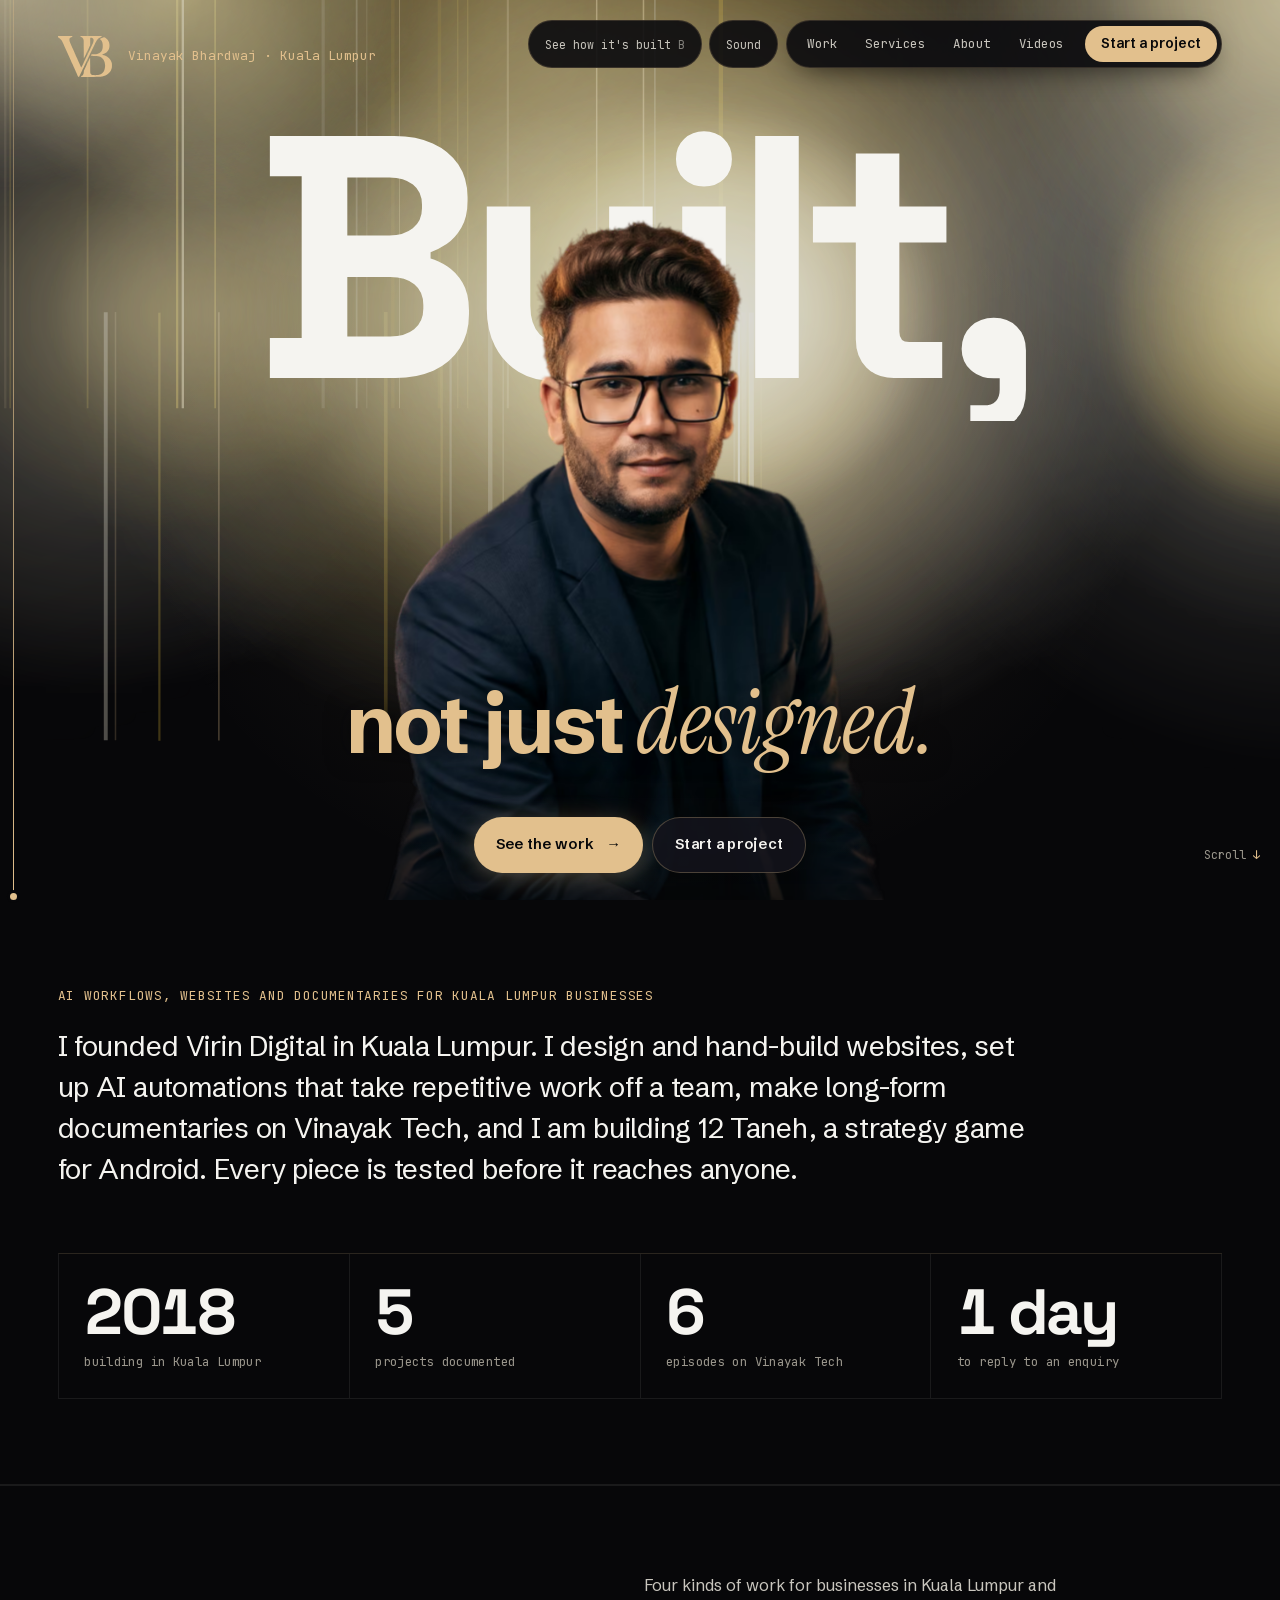
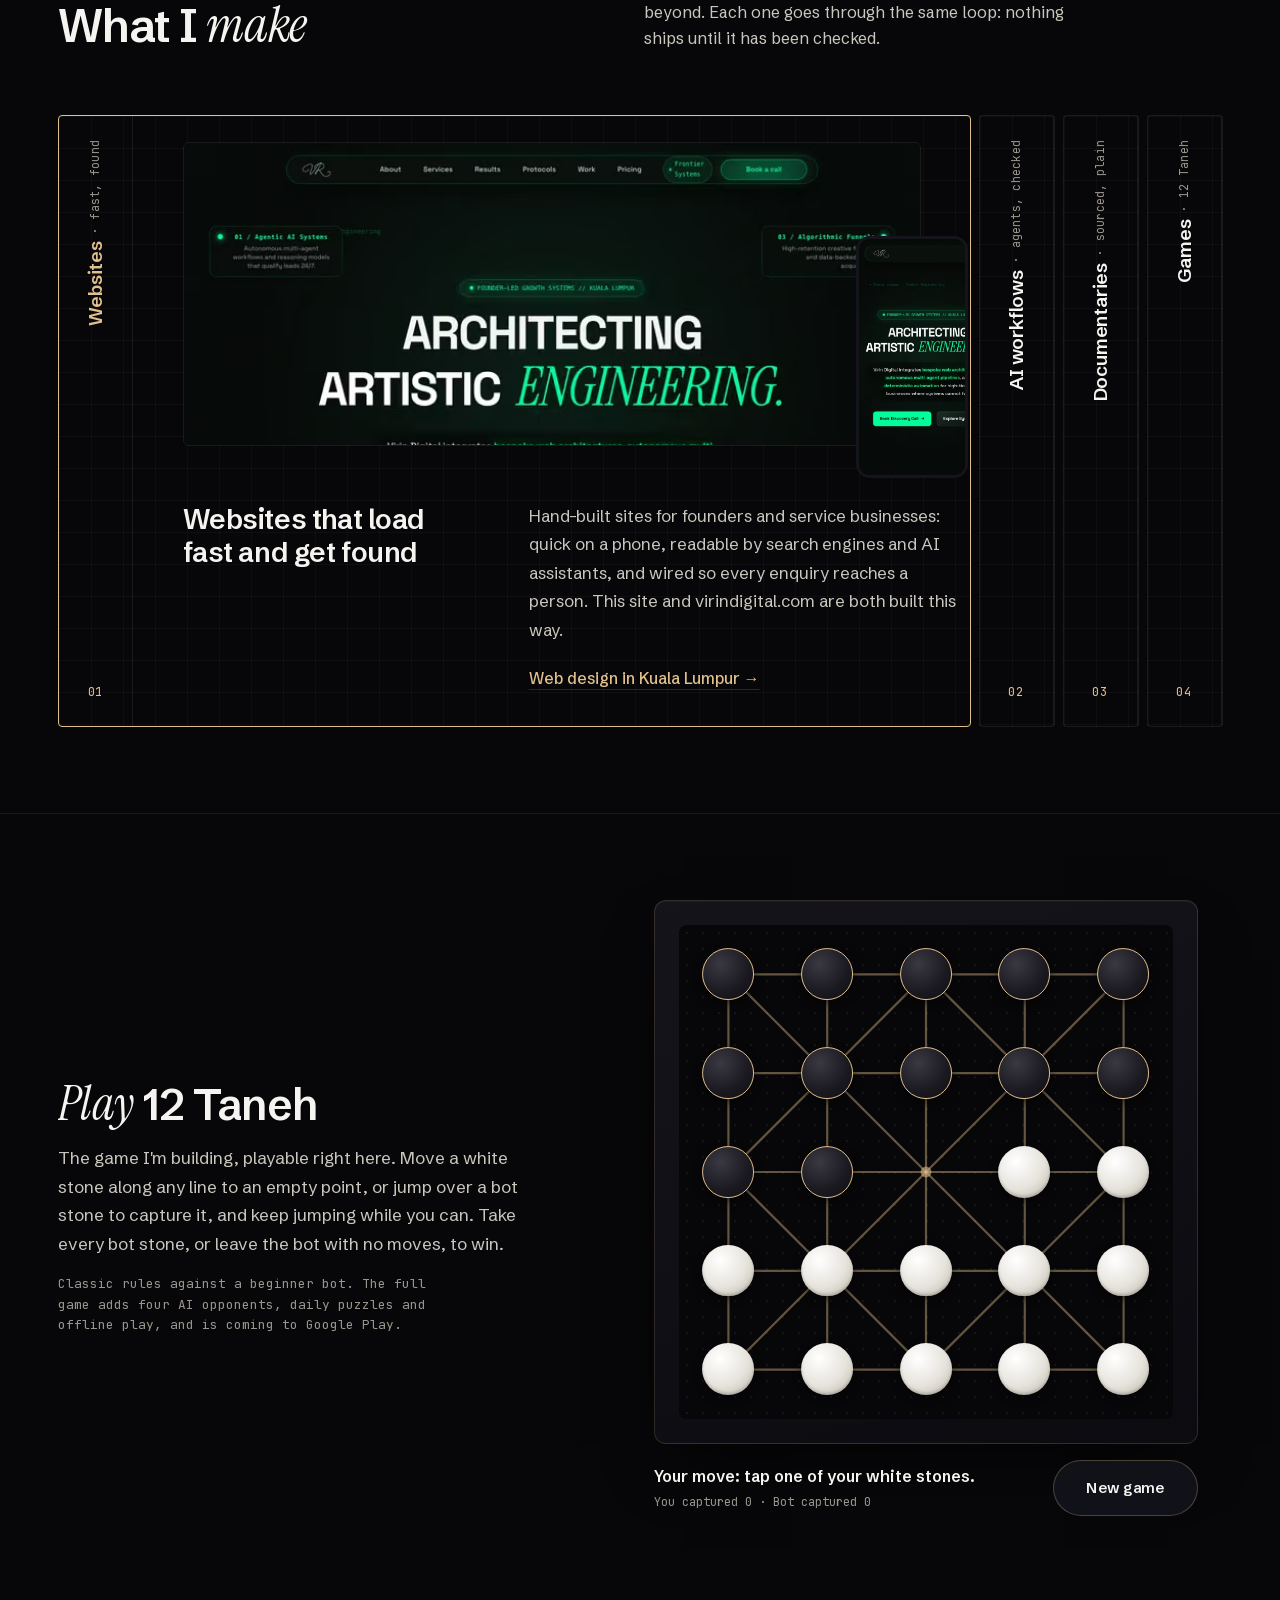
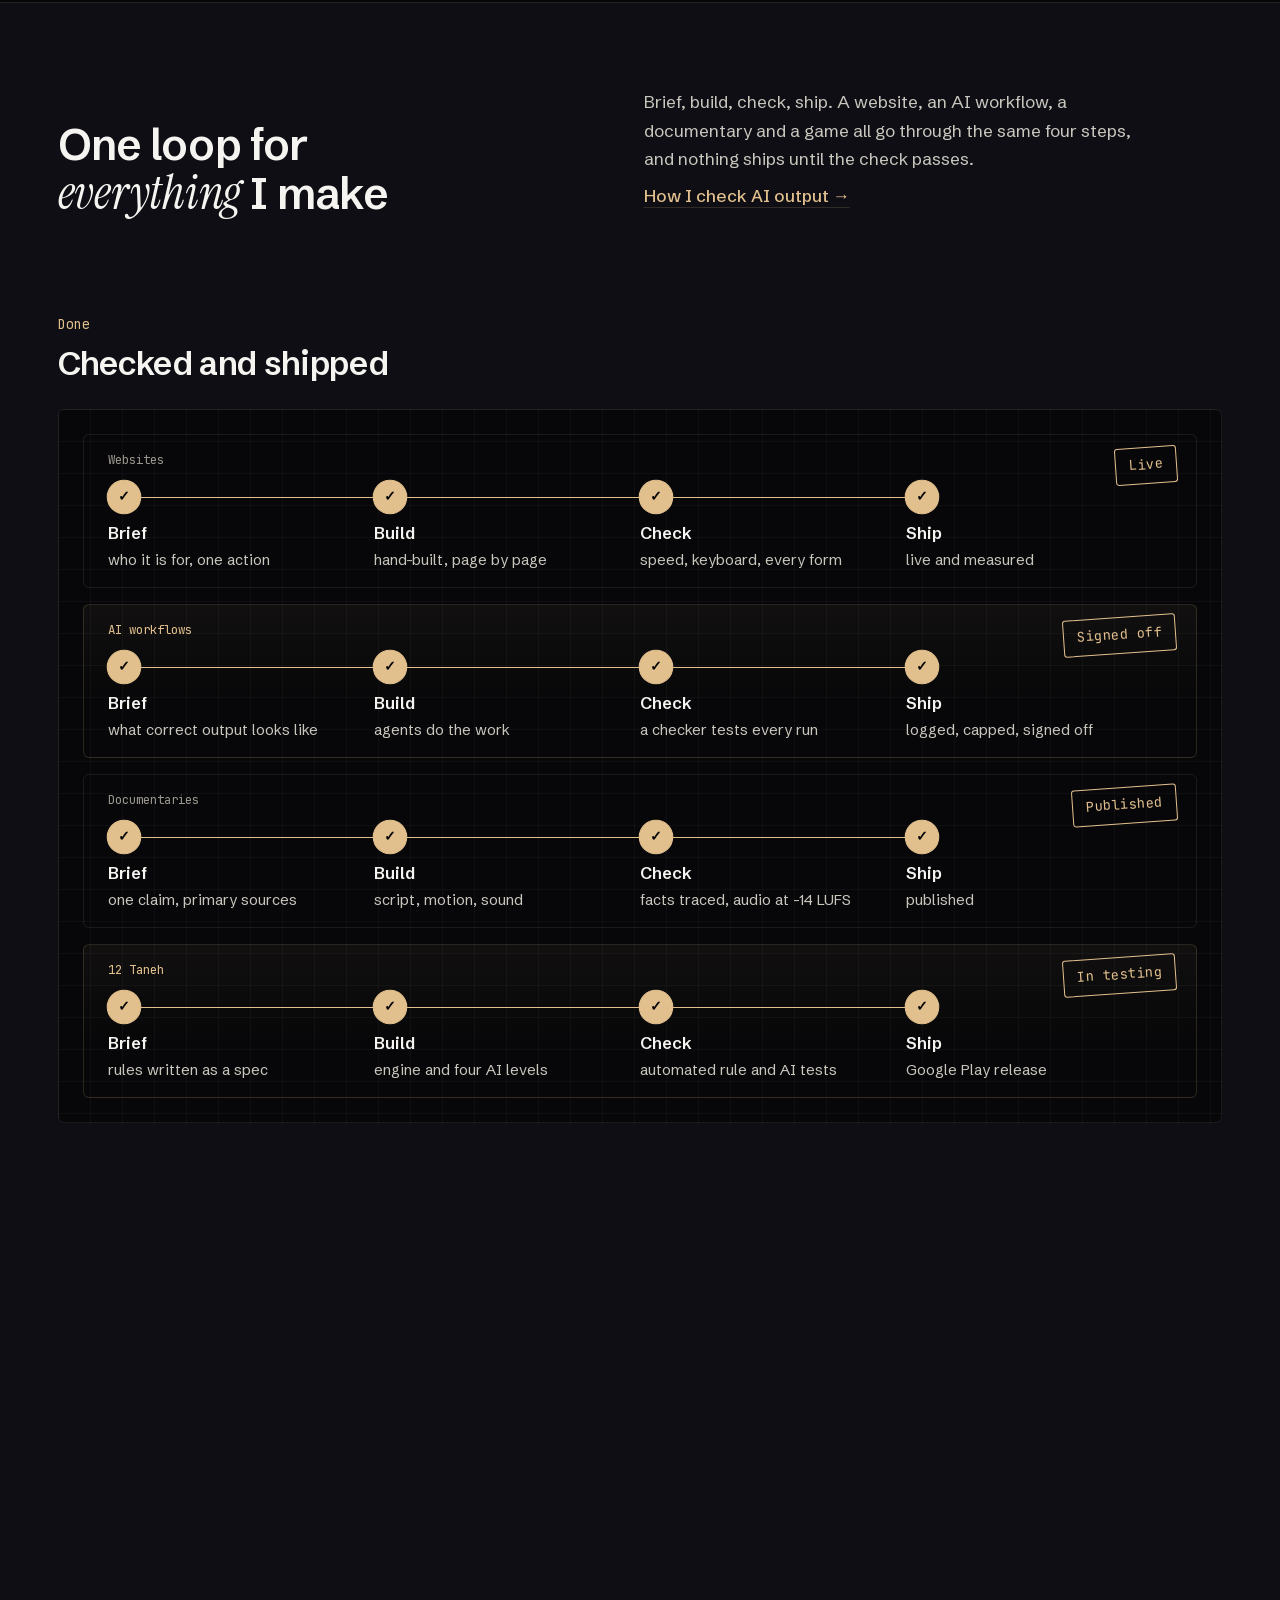
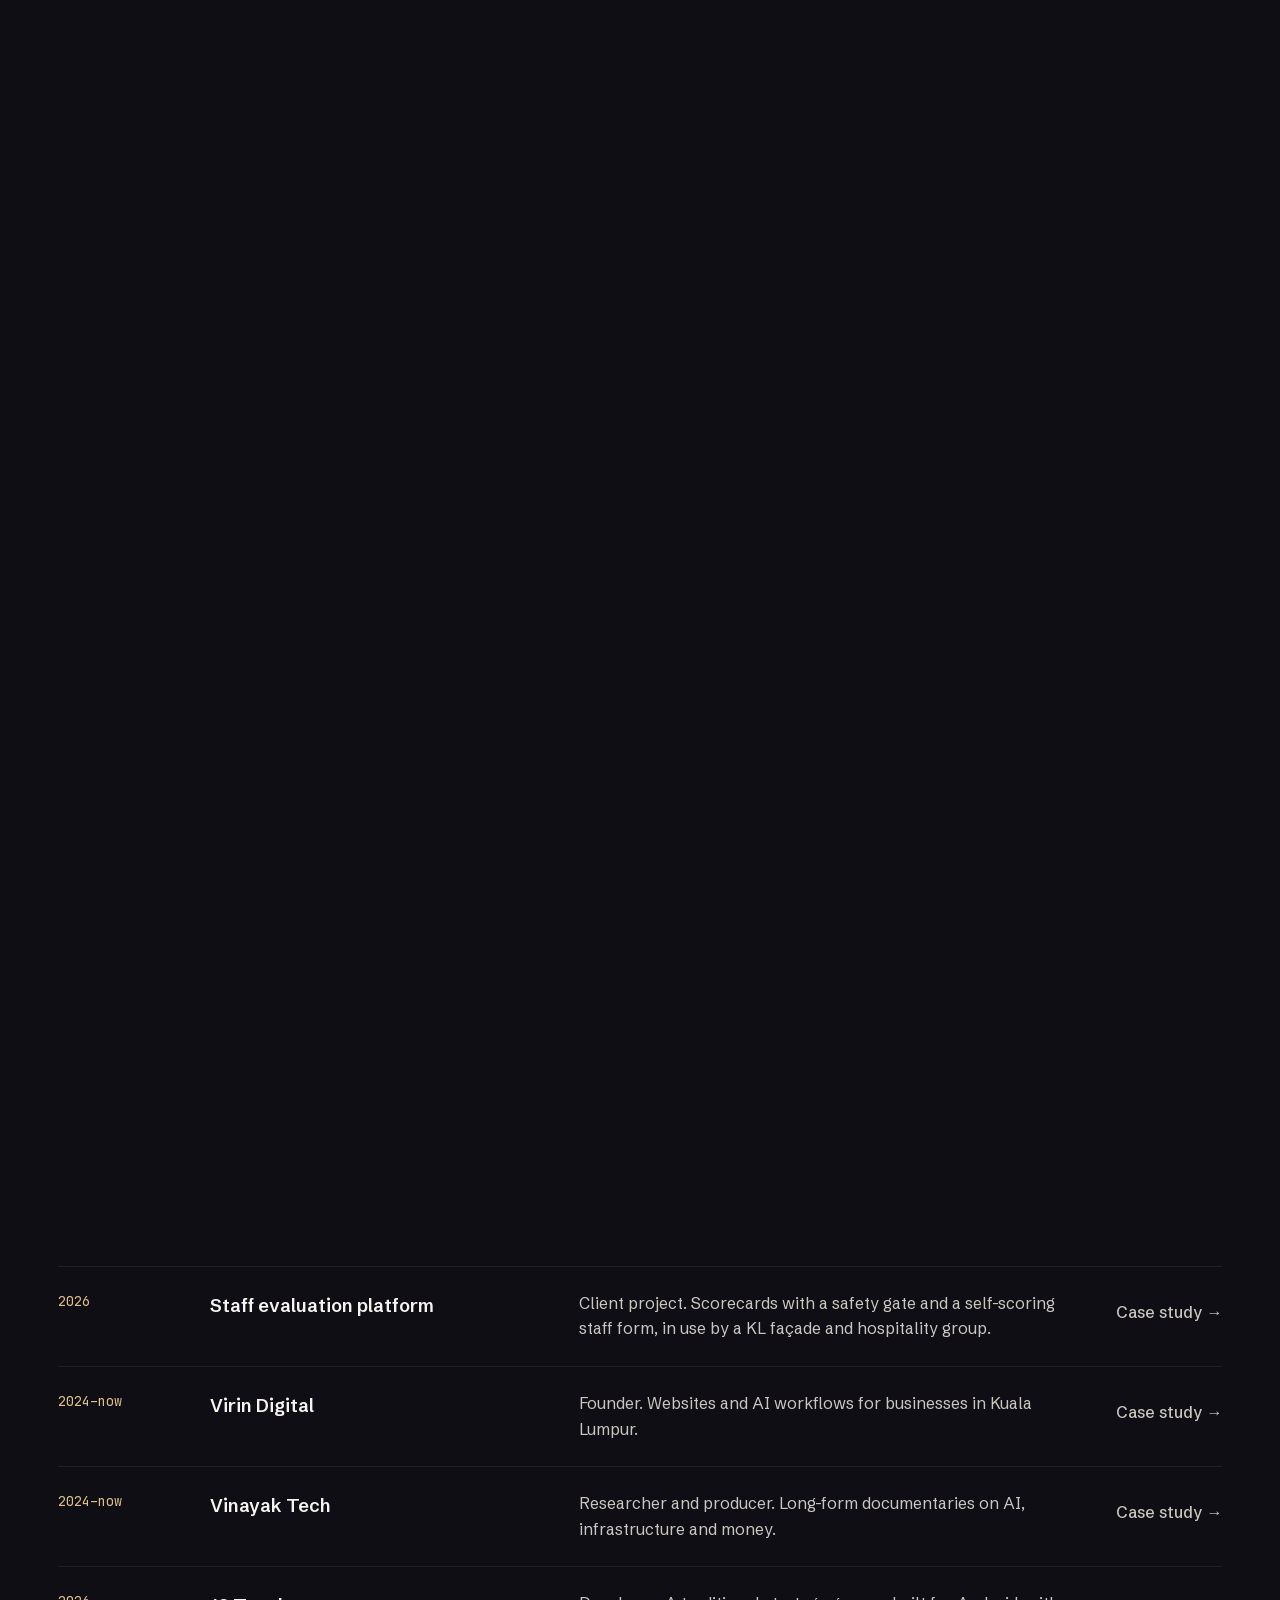
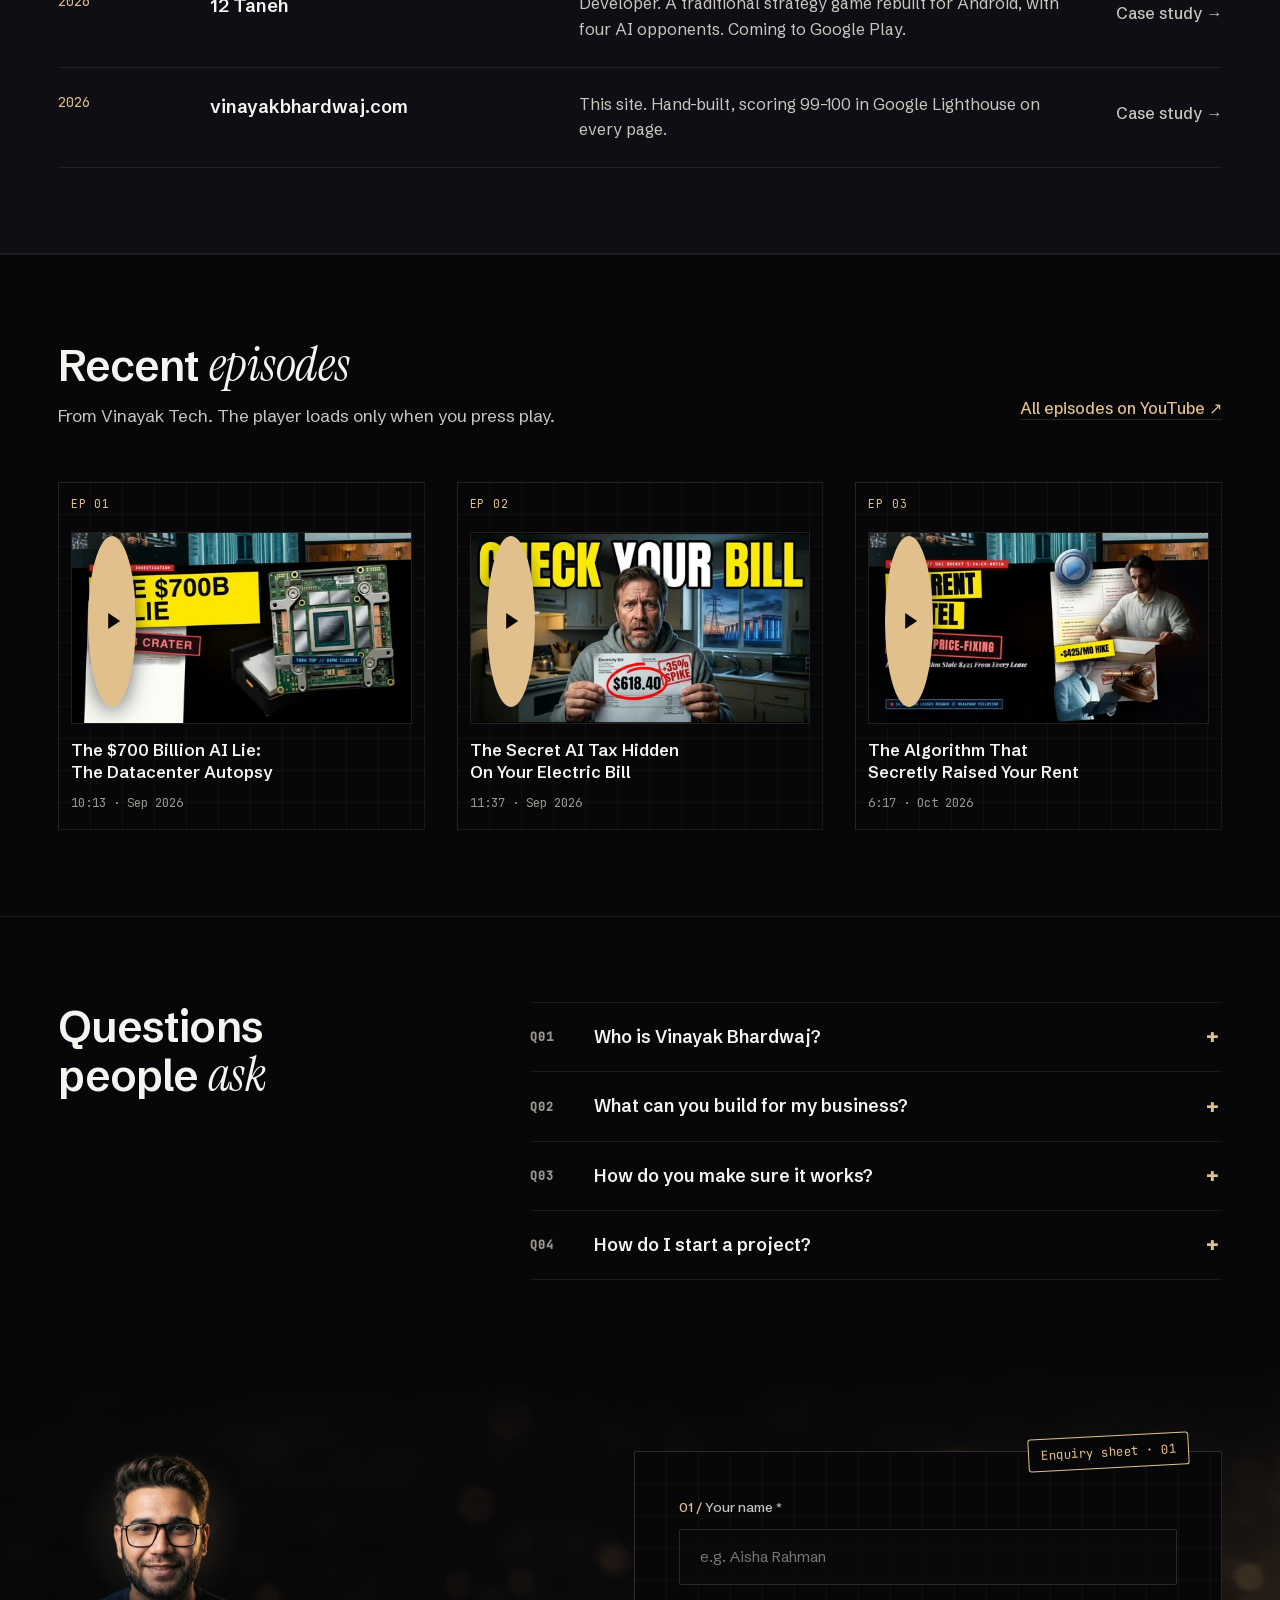
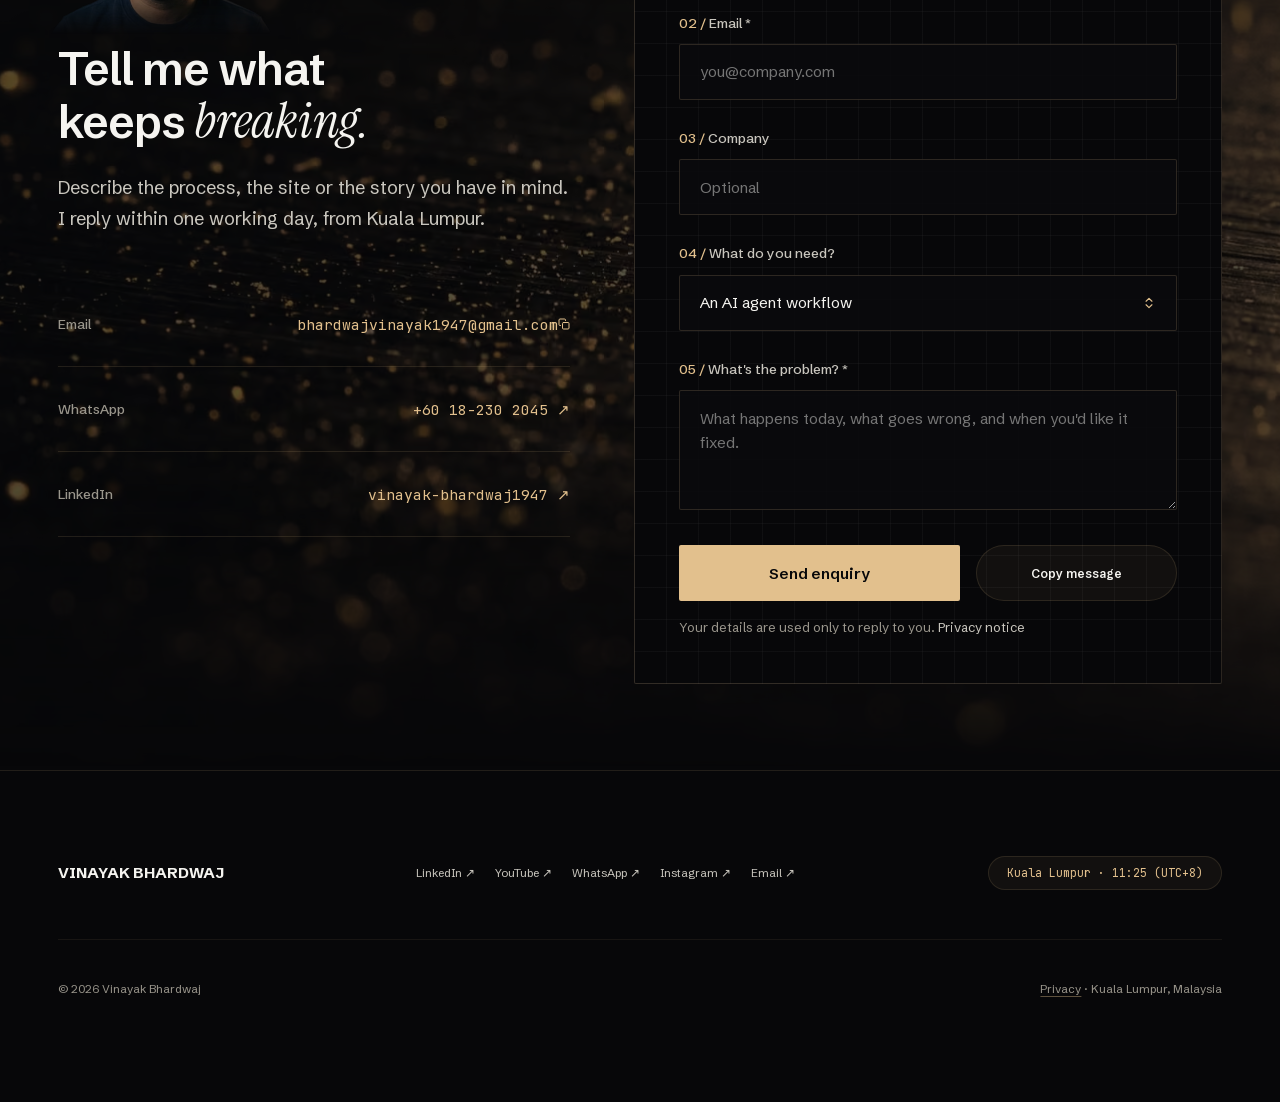
==== commit b53ddc9a: "feat(layout): one spacing system across every page Shared tokens: 64px page margin (20px phone), 96p" ====
--- a/index.html
+++ b/index.html
@@ -322,7 +322,7 @@
           unicode-range: U+0020-007E, U+00A0, U+00A9, U+00B0, U+00B7, U+00D7, U+00E7, U+00E9, U+2013-2014, U+2018-201D, U+2022, U+2026, U+2190-2193, U+2197;
         }
     </style>
-    <link rel="stylesheet" href="css/site.css?v=19.1">
+    <link rel="stylesheet" href="css/site.css?v=20.1">
 </head>
 <body>
     <a class="skip-link" href="#main-content">Skip to content</a>
--- a/css/site.css
+++ b/css/site.css
@@ -1,2 +1,2 @@
 /* site.css: generated by tools/build-css.sh from css/styles.css + css/elevation.css. Edit the sources, not this file. */
-@keyframes statusPulse{0%,to{opacity:1;transform:scale(1)}50%{opacity:.4;transform:scale(.85)}}@keyframes soundWave{0%{height:3px}to{height:10px}}@keyframes receiptFadeIn{0%{opacity:0;transform:translateY(12px) scale(.98)}to{opacity:1;transform:translateY(0) scale(1)}}@keyframes pulseOrbitHint{0%,to{opacity:.75;transform:scale(1)}50%{opacity:1;transform:scale(1.03);border-color:var(--gold-primary)}}@keyframes marqueeScroll{0%{transform:translateX(0)}to{transform:translateX(-50%)}}@keyframes marqueeScrollReverse{0%{transform:translateX(-50%)}to{transform:translateX(0)}}@keyframes beaconPulse{0%,to{box-shadow:0 0 12px rgba(226,192,141,.2)}50%{box-shadow:0 0 24px rgba(226,192,141,.5)}}@keyframes soundWavePulse{0%{height:4px}50%{height:14px}to{height:6px}}@keyframes ev-develop{0%{opacity:0;transform:scale(1.04);filter:saturate(.2) brightness(.7)}to{opacity:1;transform:scale(1);filter:none}}@keyframes ev-vt-out{to{opacity:0;transform:translateY(-1.5%)}}@keyframes ev-vt-in{0%{opacity:0;transform:translateY(2%)}}@keyframes ev-rise{0%{transform:translateY(108%)}}@keyframes ev-drift{to{transform:translateY(14%)}}@keyframes ev-stamp{0%{opacity:0;transform:rotate(-3deg) scale(1.4)}}@keyframes ev-char-rise{0%{transform:translateY(105%)}}@keyframes ev-figure-in{0%{opacity:0;transform:translateY(4%) scale(1.03);filter:blur(10px) brightness(.6)}}@keyframes ev-word-in{0%{opacity:0;transform:translateY(.4em);filter:blur(6px)}}@keyframes ev-back-lift{to{transform:translateY(-28%);opacity:.25}}@keyframes ev-figure-sink{to{transform:translateX(-50%) translateY(10%)}}@keyframes ev-thread-fill{0%{transform:scaleY(0)}to{transform:scaleY(1)}}@keyframes ev-thread-head{to{transform:translateY(calc(100vh - 7px))}}@keyframes ev-vt-dim{to{opacity:.35;filter:brightness(.6)}}@keyframes ev-vt-wipe{0%{clip-path:inset(0 100%0 0)}to{clip-path:inset(0 0 0 0)}}@keyframes ev-cover-fade-up{0%{opacity:0;transform:translate(-50%,.6rem)}}@keyframes ev-stack-in{0%{opacity:0;transform:translateY(8px)}}:root{--bg-void:#070709;--bg-surface:#0E0E14;--bg-surface-elevated:#14141A;--bg-glass:rgba(14, 14, 20, 0.72);--bg-glass-card:rgba(18, 18, 26, 0.65);--bg-glass-hover:rgba(26, 26, 36, 0.85);--gold-foil:#E2C08D;--gold-light:#F5F4F0;--gold-primary:#E2C08D;--gold-amber:#E2C08D;--gold-deep:#E2C08D;--gold-glow:rgba(226, 192, 141, 0.22);--gold-glow-strong:rgba(226, 192, 141, 0.45);--border-hairline:rgba(226, 192, 141, 0.12);--border-gold:rgba(226, 192, 141, 0.28);--border-gold-active:rgba(226, 192, 141, 0.65);--text-primary:#F5F4F0;--text-secondary:#C9C6BE;--text-muted:#9A968C;--text-gold:#E2C08D;--status-active:#E2C08D;--status-active-glow:transparent;--font-display:'Space Grotesk', 'Schibsted Grotesk', -apple-system, sans-serif;--font-body:'Schibsted Grotesk', -apple-system, BlinkMacSystemFont, 'Segoe UI', sans-serif;--font-mono:'JetBrains Mono', 'Space Mono', monospace;--max-width:1400px;--nav-height:72px;--radius-sm:8px;--radius-md:16px;--radius-lg:28px;--radius-pill:9999px;--transition-fast:0.2s cubic-bezier(0.16, 1, 0.3, 1);--transition-smooth:0.4s cubic-bezier(0.16, 1, 0.3, 1);--transition-luxury:0.7s cubic-bezier(0.16, 1, 0.3, 1)}*,::after,::before{box-sizing:border-box;margin:0;padding:0}body,html{background-color:var(--bg-void);color:var(--text-primary);font-family:var(--font-body)}html{font-size:16px;line-height:1.6;-webkit-font-smoothing:antialiased;-moz-osx-font-smoothing:grayscale;text-rendering:optimizeLegibility;overflow-x:clip;scroll-padding-top:calc(var(--nav-height) + 1.5rem)}body{min-height:100vh;position:relative;overflow-x:visible}body.modal-open{overflow:hidden}a{color:inherit;text-decoration:none;transition:color var(--transition-fast)}button{cursor:pointer;font-family:inherit;border:0;background:0 0}img{max-width:100%;display:block}::selection{background-color:var(--gold-primary)}::-webkit-scrollbar{width:6px}::-webkit-scrollbar-track{background:var(--bg-void)}::-webkit-scrollbar-thumb{background:rgba(226,192,141,.25);border-radius:var(--radius-pill)}::-webkit-scrollbar-thumb:hover{background:rgba(226,192,141,.5)}.container{width:100%;max-width:var(--max-width);margin:0 auto;padding:0 2rem}.site-header{position:fixed;top:1.5rem;left:0;width:100%;z-index:1000;pointer-events:none}.nav-container{margin:0 auto;padding:0 1.5rem}.nav-pill{padding:0 1.75rem;background:var(--bg-glass);backdrop-filter:blur(24px);-webkit-backdrop-filter:blur(24px);border:1px solid var(--border-hairline);border-radius:var(--radius-pill);box-shadow:0 10px 40px rgba(0,0,0,.4),0 1px 0 rgba(226,192,141,.1) inset;transition:border-color var(--transition-smooth)}.nav-pill:hover{border-color:var(--border-gold)}.nav-mobile-actions{align-items:center;gap:.65rem}.hero-title{font-family:var(--font-display);font-size:clamp(3.2rem,6.2vw,5.8rem);font-weight:800;line-height:.98;letter-spacing:-.02em;margin-bottom:1.75rem;text-transform:uppercase}.btn{display:inline-flex;align-items:center;justify-content:center;gap:.75rem;height:56px;padding:0 2rem;border-radius:var(--radius-pill);font-size:.92rem;font-weight:600;letter-spacing:.02em}.btn-primary-gold{background:var(--gold-foil);color:var(--bg-void);box-shadow:0 4px 25px rgba(226,192,141,.3)}.btn-primary-gold:hover{transform:translateY(-2px);box-shadow:0 8px 35px var(--gold-glow-strong)}.btn-secondary-glass{background:rgba(20,20,28,.6);backdrop-filter:blur(16px);border:1px solid var(--border-gold);color:var(--text-primary)}.btn-secondary-glass:hover{border-color:var(--gold-primary);background:rgba(226,192,141,.1);transform:translateY(-2px)}.arrow-glyph{display:inline-flex;align-items:center;justify-content:center;transition:transform var(--transition-fast)}.btn:hover .arrow-glyph{transform:translateX(4px)}.log-line{margin-bottom:.35rem}.log-line.gold{color:var(--gold-primary)}.contact-section{padding:8rem 0 10rem;position:relative;background:radial-gradient(circle at 50% 30%,rgba(24,20,14,.5) 0%,var(--bg-void) 70%)}.contact-layout{display:grid;grid-template-columns:1fr 1.15fr;gap:4rem;align-items:flex-start}.contact-info-col h2{font-size:clamp(2.4rem,4vw,3.6rem);line-height:1.15;margin-bottom:1.5rem}.contact-info-col p{color:var(--text-secondary);font-size:1.15rem;line-height:1.7;margin-bottom:3rem}.direct-channels{list-style:none;margin-bottom:2.5rem}.direct-channel-item{display:flex;align-items:center;justify-content:space-between;gap:1.5rem;padding:1.25rem 0;border-bottom:1px solid var(--border-hairline)}.channel-lbl,.channel-val{font-family:var(--font-mono)}.channel-lbl{font-size:.75rem;color:var(--text-muted);text-transform:uppercase;white-space:nowrap;flex-shrink:0;letter-spacing:.08em}.channel-val{font-size:.92rem;color:var(--gold-primary);text-decoration:none;text-align:right;transition:color var(--transition-fast),text-shadow var(--transition-fast)}.channel-val:hover{color:var(--gold-light);text-shadow:0 0 12px var(--gold-glow)}.contact-form-panel{padding:3.5rem;border-radius:var(--radius-lg);background:var(--bg-glass-card);backdrop-filter:blur(24px);border:1px solid var(--border-gold);box-shadow:0 20px 50px rgba(0,0,0,.6)}.form-group{margin-bottom:1.75rem}.form-label{display:block;font-family:var(--font-mono);font-size:.75rem;letter-spacing:.08em;color:var(--text-secondary);margin-bottom:.6rem}.form-input,.form-select,.form-textarea{width:100%;border-radius:var(--radius-sm);background:rgba(10,10,15,.8);border:1px solid var(--border-hairline);color:var(--text-primary);font-family:var(--font-body);font-size:.95rem;transition:border-color var(--transition-fast),box-shadow var(--transition-fast);outline:0;box-sizing:border-box}.form-input,.form-select{height:56px;min-height:56px;padding:0 1.25rem;line-height:54px}.form-select{-webkit-appearance:none;-moz-appearance:none;appearance:none;padding-right:3rem;cursor:pointer;background-color:rgba(10,10,15,.85);background-image:url("data:image/svg+xml,%3Csvg xmlns='http://www.w3.org/2000/svg' width='16' height='16' viewBox='0 0 24 24' fill='none' stroke='%23E2C08D' stroke-width='2' stroke-linecap='round' stroke-linejoin='round'%3E%3Cpath d='m7 15 5 5 5-5'/%3E%3Cpath d='m7 9 5-5 5 5'/%3E%3C/svg%3E");background-repeat:no-repeat;background-position:right 1.25rem center;background-size:14px 14px}.form-select option{background-color:#0e0e14;color:var(--text-primary);padding:.75rem 1rem}.form-input:focus,.form-select:focus,.form-textarea:focus{border-color:var(--gold-primary);box-shadow:0 0 15px rgba(226,192,141,.15)}.form-textarea{padding:1rem 1.25rem;min-height:120px;resize:vertical;line-height:1.6}.btn-submit-inquiry{width:100%;height:56px;border-radius:var(--radius-pill);background:var(--gold-foil);color:var(--bg-void);font-size:.95rem;font-weight:700;letter-spacing:.05em}.btn-submit-inquiry:hover{transform:translateY(-2px);box-shadow:0 8px 30px var(--gold-glow-strong)}.form-feedback{margin-top:1rem;font-family:var(--font-mono);font-size:.8rem;text-align:center}.form-feedback.error{color:#f87171}.form-feedback.success{color:var(--status-active)}.form-receipt-hud{background:rgba(8,8,12,.96);border:1px solid var(--gold-primary);box-shadow:0 16px 48px rgba(0,0,0,.75),0 0 28px rgba(226,192,141,.15);border-radius:var(--radius-md);padding:2.25rem;margin-top:1.5rem;animation:receiptFadeIn .5s cubic-bezier(.16,1,.3,1) forwards}.receipt-header{display:flex;justify-content:space-between;align-items:center;border-bottom:1px solid rgba(226,192,141,.2);padding-bottom:1.25rem;margin-bottom:1.5rem;flex-wrap:wrap;gap:.75rem}.receipt-badge{font-family:var(--font-mono);font-size:.72rem;font-weight:700;letter-spacing:.14em;color:var(--status-active);background:rgba(52,211,153,.1);border:1px solid rgba(52,211,153,.3);padding:.35rem .8rem;border-radius:var(--radius-sm);display:inline-flex;align-items:center;gap:.4rem}.receipt-summary{font-size:.95rem;line-height:1.6;color:var(--text-primary);margin-bottom:1.5rem}.receipt-actions{display:flex;gap:1rem;flex-wrap:wrap}.btn-receipt-action{display:inline-flex;align-items:center;justify-content:center;gap:.6rem;min-height:44px;padding:.85rem 1.5rem;font-family:var(--font-mono);font-size:.75rem;font-weight:700;letter-spacing:.12em;border-radius:var(--radius-sm);text-decoration:none;cursor:pointer;transition:all var(--transition-normal);box-sizing:border-box}.btn-receipt-action.gold{background:var(--gold-primary);color:var(--bg-void);border:1px solid var(--gold-primary)}.btn-receipt-action.gold:hover{background:var(--gold-light);box-shadow:0 0 20px rgba(226,192,141,.4);transform:translateY(-2px)}.btn-receipt-action.glass{background:rgba(255,255,255,.05);color:var(--text-primary);border:1px solid var(--border-hairline)}.btn-receipt-action.glass:hover{background:rgba(255,255,255,.1);border-color:var(--gold-primary);transform:translateY(-2px)}.site-footer{padding:5rem 0 6.5rem;border-top:1px solid var(--border-hairline);background:var(--bg-void);position:relative;z-index:10}.footer-top{display:flex;justify-content:space-between;align-items:center;gap:1.5rem;padding-bottom:2.75rem;border-bottom:1px solid rgba(226,192,141,.08);margin-bottom:2.5rem;flex-wrap:nowrap}.footer-brand{font-family:var(--font-display);font-size:.95rem;font-weight:700;letter-spacing:.06em;color:var(--text-primary);white-space:nowrap;flex-shrink:0}.footer-socials{display:flex;align-items:center;justify-content:center;gap:1.25rem;flex-wrap:nowrap;flex-shrink:0}.footer-social-link{letter-spacing:.08em;color:var(--text-secondary);text-decoration:none;transition:color var(--transition-fast),text-shadow var(--transition-fast);min-height:38px;display:inline-flex;white-space:nowrap}.footer-social-link:hover{color:var(--gold-light);text-shadow:0 0 12px var(--gold-glow)}.footer-bottom,.footer-clock,.footer-social-link{align-items:center;font-family:var(--font-mono);font-size:.72rem}.footer-clock{color:var(--gold-primary);padding:.45rem 1.15rem;border-radius:var(--radius-pill);background:rgba(226,192,141,.05);border:1px solid var(--border-hairline);white-space:nowrap;flex-shrink:0;display:inline-flex;letter-spacing:.04em}.footer-bottom{display:flex;justify-content:space-between;color:var(--text-muted);letter-spacing:.06em;gap:1.5rem}@media (max-width:1240px){.footer-top{display:grid;grid-template-columns:1fr auto;row-gap:1.5rem;column-gap:1.5rem;align-items:center}.footer-brand{grid-column:1;justify-self:start}.footer-clock{grid-column:2;justify-self:end}.footer-socials{grid-column:1/-1;justify-self:start;flex-wrap:wrap;gap:.75rem 1.35rem}}@media (max-width:768px){.site-footer{padding:4rem 0 4.5rem}.footer-top{display:flex;flex-direction:column;align-items:flex-start;gap:1.35rem;padding-bottom:2rem}.footer-brand{white-space:normal;font-size:.9rem}.footer-socials{flex-wrap:wrap;gap:.65rem 1.15rem}.footer-clock{font-size:.68rem;padding:.4rem .9rem}.footer-bottom{flex-direction:column;align-items:flex-start;gap:.75rem}}.btn:active,button:active{transform:scale(.982);transition:transform .08s ease-out}.mobile-menu-toggle{display:none;gap:6px;min-height:44px;background:0 0;cursor:pointer}.mobile-menu-toggle:hover{background:rgba(226,192,141,.08)}.hamburger-line{width:20px;height:1.5px;background:var(--gold-light);border-radius:2px;transition:transform .3s cubic-bezier(.16,1,.3,1),opacity .3s ease}.mobile-menu-overlay{position:fixed;inset:0;width:100vw;height:100vh;background:rgba(7,7,9,.97);z-index:10000;opacity:0;visibility:hidden;pointer-events:none;transition:opacity .4s cubic-bezier(.16,1,.3,1),visibility .4s;overflow-y:auto}.mobile-menu-overlay.active{opacity:1;visibility:visible;pointer-events:auto}.mobile-menu-header,.mobile-menu-inner{display:flex;justify-content:space-between}.mobile-menu-inner{padding:1.5rem 1.5rem 2.5rem;flex-direction:column}.mobile-menu-header{align-items:center;padding-bottom:1.5rem}.mobile-menu-close-btn{border-radius:50%;border:1px solid var(--border-hairline);background:rgba(226,192,141,.05);font-size:1.1rem;display:flex;align-items:center;justify-content:center;cursor:pointer;transition:var(--transition-fast)}.mobile-menu-close-btn:hover{background:rgba(226,192,141,.15)}.mobile-nav-list{display:flex;flex-direction:column;gap:.5rem;padding:2rem 0}.mobile-nav-item{display:flex;align-items:baseline;gap:1.25rem;padding:.85rem 0;text-decoration:none;border-bottom:1px solid rgba(226,192,141,.06);transform:translateY(16px);opacity:0;transition:opacity .35s cubic-bezier(.16,1,.3,1),transform .35s cubic-bezier(.16,1,.3,1),color .2s}.mobile-menu-overlay.active .mobile-nav-item{transform:translateY(0);opacity:1}.mobile-menu-overlay.active .mobile-nav-item:nth-child(1){transition-delay:.06s}.mobile-menu-overlay.active .mobile-nav-item:nth-child(2){transition-delay:.1s}.mobile-menu-overlay.active .mobile-nav-item:nth-child(3){transition-delay:.14s}.mobile-menu-overlay.active .mobile-nav-item:nth-child(4){transition-delay:.18s}.mobile-menu-overlay.active .mobile-nav-item:nth-child(5){transition-delay:.22s}.mobile-menu-overlay.active .mobile-nav-item:nth-child(6){transition-delay:.26s}.mobile-nav-label{font-size:1.45rem;color:var(--text-primary)}.mobile-nav-item:hover .mobile-nav-label{color:var(--gold-primary)}.mobile-menu-footer{padding-top:1.5rem;border-top:1px solid var(--border-hairline);display:flex;flex-direction:column;gap:1.25rem}.mobile-meta-text{font-family:var(--font-mono);font-size:.72rem;color:var(--text-muted);letter-spacing:.1em}.mobile-social-strip{display:flex;align-items:center;justify-content:space-between;gap:.5rem;flex-wrap:wrap}.mobile-social-link{font-family:var(--font-mono);font-size:.72rem;letter-spacing:.12em;color:var(--gold-primary);text-decoration:none;min-height:44px;display:inline-flex;align-items:center;padding:.35rem .65rem;border-radius:var(--radius-sm);background:rgba(226,192,141,.05);border:1px solid var(--border-hairline);transition:all var(--transition-fast)}.mobile-social-link:active,.mobile-social-link:hover{color:var(--gold-light);background:rgba(226,192,141,.15);border-color:var(--border-gold)}.mobile-cta-btn{width:100%;text-align:center;justify-content:center;padding:1rem 1.5rem}.form-actions-row{display:grid;grid-template-columns:1.4fr 1fr;gap:1rem;margin-top:.5rem}.btn-copy-brief{display:inline-flex;align-items:center;justify-content:center;padding:1.15rem 1.5rem;background:rgba(226,192,141,.05);border:1px solid var(--border-hairline);color:var(--gold-light);font-family:var(--font-mono);font-size:.75rem;font-weight:500;letter-spacing:.1em;border-radius:var(--radius-pill);cursor:pointer}.btn-copy-brief:hover{border-color:var(--border-gold);background:rgba(226,192,141,.12);color:var(--text-primary)}@media (max-width:640px){.form-actions-row{grid-template-columns:1fr}}.subpage-stage{position:relative;padding-top:calc(var(--nav-height) + 5rem);padding-bottom:8rem;overflow:hidden}@media (max-width:1200px){.contact-layout{grid-template-columns:1fr}}@media (max-width:768px){.contact-form-panel{backdrop-filter:none!important;-webkit-backdrop-filter:none!important;background:rgba(14,14,20,.95)}.nav-pill{padding:0 1rem;height:56px;justify-content:space-between}.mobile-menu-toggle{display:flex}.hero-title{font-size:clamp(2.2rem,7.5vw,2.8rem)}.btn{width:100%}.contact-section{padding:3.75rem 0 5rem}.contact-form-panel{padding:1.75rem 1.25rem}.direct-channels{margin-bottom:2rem}.direct-channel-item{flex-direction:column;align-items:flex-start;gap:.35rem;padding:.85rem 0}.channel-lbl{font-size:.68rem;letter-spacing:.08em}.channel-val{text-align:left;word-break:break-word;font-size:.88rem;line-height:1.4;max-width:100%}.contact-info-col p{font-size:1rem;margin-bottom:2rem}}@media (max-width:480px){.container{padding:0 1rem}.nav-pill{padding:0 .85rem}.hero-title{font-size:2.2rem}}a:focus-visible,button:focus-visible,input:focus-visible,select:focus-visible,textarea:focus-visible{box-shadow:0 0 15px var(--gold-glow-strong)!important}.command-hud,.command-hud-overlay{position:fixed;opacity:0;visibility:hidden;pointer-events:none}.command-hud-overlay{inset:0;background:rgba(7,7,9,.85);backdrop-filter:blur(18px);-webkit-backdrop-filter:blur(18px);z-index:10001;transition:opacity .3s ease,visibility .3s}.command-hud-overlay.active,.command-hud.active{opacity:1;visibility:visible;pointer-events:auto}.command-hud{top:50%;left:50%;transform:translate(-50%,-50%) scale(.96);z-index:10002;width:90%;max-width:580px;transition:transform .3s cubic-bezier(.16,1,.3,1),opacity .3s ease,visibility .3s}.command-hud.active{transform:translate(-50%,-50%) scale(1)}.command-hud-card{background:rgba(14,14,22,.96);border:1px solid var(--border-gold);border-radius:var(--radius-md);padding:2rem;box-shadow:0 25px 60px rgba(0,0,0,.7),0 0 30px rgba(226,192,141,.15)}.hud-header{display:flex;justify-content:space-between;align-items:center;padding-bottom:1.25rem;border-bottom:1px solid var(--border-hairline);margin-bottom:1.5rem}.hud-title{font-family:var(--font-mono);font-size:.75rem;font-weight:700;color:var(--gold-light);letter-spacing:.12em}.hud-close-btn,.hud-item kbd{align-items:center;justify-content:center;color:var(--gold-light)}.hud-close-btn{width:32px;height:32px;border-radius:50%;border:1px solid var(--border-hairline);background:0 0;font-size:1rem;cursor:pointer;display:flex;transition:var(--transition-fast)}.hud-close-btn:hover{border-color:var(--border-gold);background:rgba(226,192,141,.15)}.hud-grid{display:grid;grid-template-columns:repeat(2,1fr);gap:.85rem;margin-bottom:1.5rem}.hud-item{display:flex;align-items:center;gap:.75rem;padding:.6rem .85rem;background:rgba(8,8,12,.6);border:1px solid rgba(226,192,141,.08);border-radius:var(--radius-sm)}.hud-item kbd{display:inline-flex;min-width:24px;height:24px;padding:0 6px;background:rgba(226,192,141,.15);border:1px solid var(--border-gold);border-radius:4px;font-family:var(--font-mono);font-size:.7rem;font-weight:700;box-shadow:0 2px 0 rgba(0,0,0,.4)}.hud-item span{font-family:var(--font-body);font-size:.8rem;color:var(--text-primary)}@media (max-width:640px){.hud-grid{grid-template-columns:1fr}}.world-clock{font-variant-numeric:tabular-nums lining-nums}@media (prefers-reduced-motion:reduce){*,::after,::before{animation-duration:.001ms!important;animation-iteration-count:1!important;transition-duration:.001ms!important;scroll-behavior:auto!important;cursor:auto!important}}:root{--ev-ink:#F5F4F0;--ev-ink-2:#C9C6BE;--ev-ink-3:#9A968C;--ev-line:rgba(226, 192, 141, 0.16);--ev-line-soft:rgba(245, 244, 240, 0.08);--ev-gold:#E2C08D;--ev-panel:#0E0E14;--ev-radius:6px;--ev-ease:cubic-bezier(0.16, 1, 0.3, 1);--ev-gutter:max(1.25rem, env(safe-area-inset-left, 0px));--ev-section-pad:clamp(4.5rem, 9vw, 8rem)}.mobile-nav-label{text-transform:none}.ev-section-head{display:flex;flex-direction:column;gap:1rem;max-width:46rem;margin-bottom:clamp(2.5rem,5vw,4rem)}.ev-section-head h2{font-family:var(--font-body);font-weight:600;font-size:clamp(1.85rem,3.4vw,2.85rem);line-height:1.12;letter-spacing:-.02em;color:var(--ev-ink);text-transform:none;text-wrap:balance;margin:0}.ev-section-head p{color:var(--ev-ink-2);font-size:1.08rem;line-height:1.65;max-width:62ch;margin:0}.ev-head-row{flex-direction:row;align-items:flex-end;justify-content:space-between;max-width:none;flex-wrap:wrap;gap:1rem 2rem}.ev-head-row>div,.ev-hero-facts li{display:flex;flex-direction:column;gap:.75rem}.ev-link{display:inline-flex;align-items:center;min-height:44px;color:var(--ev-gold);font-weight:500;text-decoration:underline;text-decoration-color:var(--ev-line);text-underline-offset:.3em;transition:text-decoration-color .3s var(--ev-ease)}.ev-link:hover{text-decoration-color:var(--ev-gold)}.ev-hero{position:relative;isolation:isolate;min-height:min(100svh,980px);display:flex;align-items:center;padding:calc(var(--nav-height) + 3rem)0 4rem;overflow:hidden;background:var(--bg-void)}.ev-hero-dust{position:absolute;inset:0;width:100%;height:100%;pointer-events:none;-webkit-mask-image:linear-gradient(90deg,transparent 30%,#000 70%);mask-image:linear-gradient(90deg,transparent 30%,#000 70%)}.ev-kicker{font-family:var(--font-mono);font-size:.8rem;color:var(--ev-gold);margin:0}.ev-hero-title{font-size:clamp(2.5rem,5.4vw,4.75rem);color:var(--ev-ink);text-wrap:balance;margin:0}.ev-gold{color:var(--ev-gold)}.ev-hero-lede,.ev-row-copy p{color:var(--ev-ink-2);margin:0}.ev-hero-lede{font-size:clamp(1.05rem,1.4vw,1.2rem);line-height:1.65;max-width:52ch}.ev-hero-actions,.ev-hero-facts{display:flex;flex-wrap:wrap;gap:.75rem}.ev-hero-actions .btn,.ev-row-copy h3{font-family:var(--font-body);font-weight:600}.ev-hero-actions .btn{letter-spacing:0;text-transform:none;font-size:1rem}.ev-hero-facts{list-style:none;margin:.5rem 0 0;padding:1.25rem 0 0;border-top:1px solid var(--ev-line);gap:.75rem 2rem;color:var(--ev-ink-3);font-size:.9rem}.ev-hero-facts li{gap:.15rem}.ev-fact-val{font-family:var(--font-mono);font-size:.95rem;color:var(--ev-ink);font-variant-numeric:tabular-nums}@media (max-width:767px){.ev-hero{flex-direction:column;align-items:stretch;min-height:0;padding:0 0 3rem}.ev-hero-title{font-size:clamp(2.1rem,9.6vw,2.6rem)}.ev-hero-dust{-webkit-mask-image:linear-gradient(180deg,#000 0,transparent 55%);mask-image:linear-gradient(180deg,#000 0,transparent 55%)}.ev-hero-actions .btn{flex:1 1 100%;justify-content:center}.ev-hero-facts{gap:.75rem 1.25rem}}.ev-services,.ev-work{position:relative}.ev-route,.ev-services,.ev-videos,.ev-work{padding:var(--ev-section-pad)0}.ev-videos{position:relative}.ev-services{border-top:1px solid var(--ev-line-soft)}.ev-row{display:grid;grid-template-columns:minmax(0,1.25fr) minmax(0,1fr);gap:clamp(1.75rem,5vw,5rem);align-items:center}.ev-row+.ev-row{margin-top:clamp(3.5rem,8vw,7rem)}.ev-row-media{margin:0;position:relative;min-width:0}.ev-row-media img{width:100%;height:auto;aspect-ratio:4/3;object-fit:cover;border-radius:var(--ev-radius);border:1px solid var(--ev-line-soft);box-shadow:0 24px 60px -24px rgba(0,0,0,.8)}.ev-row-copy{display:flex;flex-direction:column;gap:1rem;min-width:0}.ev-row-copy h3{font-size:clamp(1.4rem,2.2vw,1.85rem);line-height:1.2;letter-spacing:-.015em;color:var(--ev-ink);text-wrap:balance;margin:0}.ev-row-copy p{font-size:1.05rem;line-height:1.7;max-width:58ch}.ev-device{padding:0 8% 8%0}.ev-device .ev-device-desktop{aspect-ratio:1440/900}.ev-device .ev-device-phone{position:absolute;right:0;bottom:0;width:24%;aspect-ratio:390/844;border-radius:14px;border:3px solid var(--bg-surface-elevated);box-shadow:0 18px 40px -12px rgba(0,0,0,.9)}@media (max-width:899px){.ev-row{grid-template-columns:1fr}}.ev-work{background:var(--ev-panel);border-block:1px solid var(--ev-line-soft)}.ev-loops{display:grid;gap:1.25rem;margin-bottom:clamp(3rem,6vw,5rem)}.ev-loop{border:1px solid var(--ev-line-soft);border-radius:var(--ev-radius);padding:1.5rem;min-width:0}.ev-loop-ai{border-color:var(--ev-line);background:linear-gradient(180deg,rgba(226,192,141,.05),transparent 70%)}.ev-loop-name{font-family:var(--font-mono);font-size:.78rem;color:var(--ev-ink-3);margin:0 0 1.25rem}.ev-loop-ai .ev-loop-name,.ev-rec-link:hover{color:var(--ev-gold)}.ev-loop ol{list-style:none;margin:0;padding:0;display:grid;grid-template-columns:repeat(5,minmax(0,1fr));counter-reset:step;position:relative}.ev-loop li{counter-increment:step;position:relative;padding:2.25rem 1rem 0 0;color:var(--ev-ink-3);font-size:.92rem;line-height:1.5}.ev-loop li::before{content:counter(step);position:absolute;top:0;left:0;width:1.6rem;height:1.6rem;display:grid;place-items:center;border-radius:50%;border:1px solid var(--ev-line);background:var(--bg-void);font-family:var(--font-mono);font-size:.72rem;color:var(--ev-ink-2);z-index:1}.ev-loop li::after{content:"";position:absolute;top:.8rem;left:1.6rem;right:0;height:1px;background:var(--ev-line)}.ev-loop li:last-child::after,.ev-route li:last-child::after{display:none}.ev-loop-ai li::before{color:var(--ev-gold);border-color:rgba(226,192,141,.45)}.ev-loop li span,.ev-records h3{font-weight:600;color:var(--ev-ink)}.ev-loop li span{display:block;font-size:1rem;margin-bottom:.2rem}@media (max-width:899px){.ev-loops{grid-template-columns:1fr 1fr;gap:.75rem}.ev-loop{padding:1.1rem}.ev-loop ol{grid-template-columns:1fr;gap:1.1rem}.ev-loop li{padding:0 0 0 2.4rem;font-size:.85rem}.ev-loop li::after{top:1.6rem;left:.8rem;right:auto;width:1px;height:calc(100% - .5rem)}.ev-loop li span{font-size:.95rem}}@media (max-width:479px){.ev-loops{grid-template-columns:1fr}}.ev-records{list-style:none;margin:0;padding:0;border-top:1px solid var(--ev-line-soft)}.ev-records li{display:grid;grid-template-columns:7.5rem minmax(0,1fr) auto;gap:.5rem 2rem;align-items:baseline;padding:1.5rem 0;border-bottom:1px solid var(--ev-line-soft)}.ev-rec-years{font-family:var(--font-mono);font-size:.85rem;color:var(--ev-gold);font-variant-numeric:tabular-nums}.ev-records h3{font-family:var(--font-body);font-size:1.15rem;margin:0 0 .3rem}.ev-records p{color:var(--ev-ink-2);margin:0;line-height:1.6;max-width:62ch}.ev-rec-link{color:var(--ev-ink-2);font-weight:500;min-height:44px;display:inline-flex;align-items:center;white-space:nowrap;transition:color .3s var(--ev-ease)}@media (max-width:699px){.ev-records li{grid-template-columns:1fr}}.ev-videos{border-top:1px solid var(--ev-line-soft)}.ev-video-grid{list-style:none;margin:0;padding:0;display:grid;grid-template-columns:repeat(3,minmax(0,1fr));gap:clamp(1.25rem,2.5vw,2rem)}.ev-video{display:flex;flex-direction:column;gap:.6rem;min-width:0}.ev-video iframe,.ev-video-btn{position:relative;display:block;width:100%;aspect-ratio:16/9;padding:0;border:1px solid var(--ev-line-soft);border-radius:var(--ev-radius);overflow:hidden;background:#000;cursor:pointer}.ev-video-btn img{width:100%;height:100%;object-fit:cover;transition:transform .6s var(--ev-ease),filter .6s var(--ev-ease)}.ev-video-btn:hover img{transform:scale(1.03);filter:brightness(.85)}.ev-play{position:absolute;left:1rem;bottom:1rem;width:3rem;height:3rem;border-radius:50%;background:var(--ev-gold);box-shadow:0 8px 24px -6px rgba(0,0,0,.8)}.ev-play::after{content:"";position:absolute;left:52%;top:50%;transform:translate(-40%,-50%);border-style:solid;border-width:.5rem 0 .5rem .8rem;border-color:transparent transparent transparent var(--bg-void)}.ev-contact .contact-info-col h2,.ev-video h3{font-family:var(--font-body);font-weight:600;text-wrap:balance}.ev-video h3{font-size:1.02rem;line-height:1.35;color:var(--ev-ink);margin:.35rem 0 0}.ev-video-meta{font-family:var(--font-mono);font-size:.78rem;color:var(--ev-ink-3);margin:0}@media (max-width:767px){.ev-video-grid{grid-template-columns:1fr}}.ev-contact{background:var(--bg-void);overflow:hidden;padding:var(--ev-section-pad)0}.ev-contact-texture{position:absolute;inset:0;background-image:image-set(url(../assets/media/texture-1800.avif)type("image/avif"),url(../assets/media/texture-1800.webp)type("image/webp"));background-size:cover;background-position:center;opacity:.32;-webkit-mask-image:linear-gradient(180deg,transparent,#000 30%,#000 70%,transparent);mask-image:linear-gradient(180deg,transparent,#000 30%,#000 70%,transparent);pointer-events:none}.ev-contact .container{position:relative}.ev-contact-portrait{width:7.5rem}.ev-contact-portrait img{width:100%;height:auto;border-radius:var(--ev-radius);border:1px solid var(--ev-line)}.ev-contact .contact-info-col h2{font-size:clamp(2rem,3.6vw,3rem);letter-spacing:-.02em;text-transform:none}.ev-contact .channel-lbl,.ev-contact .form-label{font-family:var(--font-body);letter-spacing:0;text-transform:none;font-size:.85rem;font-weight:500}.ev-contact .btn-copy-brief,.ev-contact .btn-receipt-action,.ev-contact .btn-submit-inquiry,.ev-contact .receipt-badge{font-family:var(--font-body);letter-spacing:0;text-transform:none;font-weight:600}.site-footer .footer-bottom,.site-footer .footer-brand,.site-footer .footer-social-link{font-family:var(--font-body);letter-spacing:0}.site-footer .footer-bottom>div:last-child{max-width:52ch}.ev-contact .channel-val,.site-footer .footer-social-link{display:inline-flex;align-items:center;min-height:44px}@media (max-width:767px){:root{--ev-section-pad:3.75rem}.ev-row+.ev-row{margin-top:3rem}}@media (prefers-reduced-motion:reduce){.ev-hero-dust{display:none}.ev-video-btn img{transition:none}}.ev-case-media{position:relative;margin:0 0 2rem}.ev-case-media .ev-device-desktop,.ev-case-media>picture img{width:100%;height:auto;aspect-ratio:16/9;object-fit:cover;object-position:60% 30%;border-radius:var(--ev-radius);border:1px solid var(--ev-line-soft)}.ev-case-media.ev-device .ev-device-desktop{aspect-ratio:1440/900;object-position:top}.ev-case-media.ev-device .ev-device-phone{width:18%}.ev-case-cap{margin-top:.6rem;font-family:var(--font-mono);color:var(--ev-ink-3)}.skip-link{position:fixed;top:max(.75rem,env(safe-area-inset-top,0));left:max(.75rem,env(safe-area-inset-left,0));z-index:10000;padding:.75rem 1.1rem;min-height:44px;display:inline-flex;align-items:center;border-radius:var(--ev-radius);background:var(--ev-gold);color:var(--bg-void);font-family:var(--font-body);font-weight:600;transform:translateY(-160%);transition:transform .25s var(--ev-ease)}.skip-link:focus,.skip-link:focus-visible{transform:none}@media (min-width:768px) and (max-width:1023px) and (orientation:portrait){.ev-hero{flex-direction:column;align-items:stretch;min-height:0;padding:0 0 4rem}.ev-hero-dust{-webkit-mask-image:linear-gradient(180deg,#000 0,transparent 50%);mask-image:linear-gradient(180deg,#000 0,transparent 50%)}}.ev-sub{padding-top:calc(var(--nav-height) + 3rem);padding-bottom:var(--ev-section-pad);position:relative}.ev-sub-hero-copy{display:flex;flex-direction:column;gap:1.4rem;min-width:0;max-width:44rem}.ev-sub-section{padding:clamp(3rem,6vw,5rem)0;border-top:1px solid var(--ev-line-soft)}.ev-records-plain li{grid-template-columns:7.5rem minmax(0,1fr)}.ev-principles{display:grid;grid-template-columns:repeat(2,minmax(0,1fr));gap:clamp(1.5rem,4vw,4rem)}.ev-case-steps h3,.ev-principles h3{font-family:var(--font-body);font-weight:600;font-size:1.15rem;color:var(--ev-ink);margin:0 0 .5rem}.ev-case-role,.ev-case-steps p,.ev-principles p{color:var(--ev-ink-2);line-height:1.65;margin:0;max-width:60ch}.ev-sub-cta{margin-top:clamp(3rem,6vw,5rem);padding:clamp(2rem,5vw,3.5rem);border:1px solid var(--ev-line);border-radius:var(--ev-radius);display:flex;flex-direction:column;gap:1rem;align-items:flex-start}.ev-case-head h2,.ev-sub-cta h2{font-family:var(--font-body);font-weight:600;font-size:clamp(1.6rem,3vw,2.3rem);letter-spacing:-.02em;color:var(--ev-ink);text-wrap:balance;margin:0}.ev-sub-cta p{color:var(--ev-ink-2);margin:0}.ev-sub .ev-hero-actions .btn{font-family:var(--font-body);letter-spacing:0;text-transform:none;font-size:1rem;font-weight:600}.ev-case-index{display:flex;flex-wrap:wrap;gap:.5rem 1.5rem}.ev-case-index a{min-height:44px;display:inline-flex;align-items:center;color:var(--ev-gold);font-weight:500;text-decoration:underline;text-decoration-color:var(--ev-line);text-underline-offset:.3em}.ev-case{padding:clamp(3rem,6vw,5rem)0;border-top:1px solid var(--ev-line-soft);display:grid;gap:1.75rem;scroll-margin-top:calc(var(--nav-height) + 1.5rem)}.ev-case-head{display:flex;flex-direction:column;gap:.5rem;max-width:46rem}.ev-case-head .ev-rec-years{margin:0}.ev-case-head h2{font-size:clamp(1.7rem,3.2vw,2.5rem);line-height:1.15}.ev-case .ev-case-media{margin:0;max-width:60rem}.ev-case-specs,.ev-case-steps{display:grid;grid-template-columns:repeat(3,minmax(0,1fr))}.ev-case-specs{gap:1rem;margin:0;padding:1.25rem 0;border-block:1px solid var(--ev-line-soft)}.ev-case-specs dt{font-family:var(--font-mono);font-size:.75rem;color:var(--ev-ink-3);margin-bottom:.25rem}.ev-case-specs dd{margin:0;color:var(--ev-ink);font-weight:500}.ev-case-steps{gap:clamp(1.25rem,3vw,3rem)}@media (max-width:899px){.ev-case-steps,.ev-principles{grid-template-columns:1fr}}@media (max-width:599px){.ev-case-specs{grid-template-columns:1fr 1fr}.ev-records-plain li{grid-template-columns:1fr}.ev-sub .ev-hero-actions .btn{flex:1 1 100%;justify-content:center}}.ev-faq,.ev-faq-list{border-top:1px solid var(--ev-line-soft)}.ev-faq{padding:var(--ev-section-pad)0}.ev-faq-list{max-width:52rem}.ev-faq-item{border-bottom:1px solid var(--ev-line-soft)}.ev-faq-item summary{list-style:none;cursor:pointer;min-height:44px;padding:1.25rem 2.5rem 1.25rem 0;position:relative;font-weight:600;font-size:1.1rem;color:var(--ev-ink);padding-left:4rem}.ev-faq-item summary::-webkit-details-marker{display:none}.ev-faq-item summary::after{content:"+";position:absolute;right:.25rem;top:50%;transform:translateY(-50%);font-family:var(--font-mono);font-size:1.25rem;color:var(--ev-gold);transition:transform .3s var(--ev-ease)}.ev-faq-item[open] summary::after{transform:translateY(-50%) rotate(45deg)}.ev-faq-item p{margin:0 0 1.4rem;color:var(--ev-ink-2);line-height:1.7;max-width:62ch}@media (min-width:1024px){.ev-section-head{display:grid;grid-template-columns:minmax(0,5fr) minmax(0,6fr);gap:1rem clamp(2rem,5vw,5rem);align-items:end;max-width:none}.ev-section-head>h2:only-child{grid-column:1/-1}.ev-section-head>p{justify-self:end;max-width:46ch}.ev-head-row{display:flex}.ev-faq .container{display:grid;grid-template-columns:minmax(0,4fr) minmax(0,7fr);gap:clamp(2rem,6vw,6rem);align-items:start}.ev-faq .ev-section-head{display:block;margin-bottom:0;position:sticky;top:calc(var(--nav-height) + 2rem)}.ev-faq-list{max-width:none}.ev-case{grid-template-columns:minmax(0,5fr) minmax(0,7fr);column-gap:clamp(2rem,5vw,5rem);align-items:center}.ev-case .ev-case-media,.ev-case-head{max-width:none}.ev-case-specs,.ev-case-steps{grid-column:1/-1}.ev-case:not(:has(.ev-case-media)) .ev-case-head{grid-column:1/-1}.ev-sub-cta{display:grid;grid-template-columns:minmax(0,1fr) auto;grid-template-areas:"title actions""text  actions";align-items:center;column-gap:3rem}.ev-sub-cta h2{grid-area:title}.ev-sub-cta p{grid-area:text}.ev-sub-cta .ev-hero-actions{grid-area:actions;flex-wrap:nowrap}.ev-records li{grid-template-columns:7.5rem minmax(0,4fr) minmax(0,6fr) auto;align-items:start}.ev-records-plain li{grid-template-columns:7.5rem minmax(0,4fr) minmax(0,6fr)}.ev-records li>div{display:contents}.ev-records h3{margin:0}.ev-records p{max-width:none}}@media (min-width:900px){.ev-contact .contact-layout{grid-template-columns:minmax(0,1fr) minmax(0,1.15fr);gap:clamp(2.5rem,5vw,4rem)}}@media (max-width:899px){.ev-contact .contact-info-col{max-width:36rem}}@media (min-width:1024px) and (max-width:1199px){.ev-sub-cta{display:flex;flex-direction:column;align-items:flex-start}}.site-footer .footer-top{display:grid;grid-template-columns:auto minmax(0,1fr) auto;align-items:center;gap:1.25rem 2.5rem}.site-footer .footer-socials{justify-self:center;flex-wrap:wrap}.site-footer .footer-clock{font-family:var(--font-mono);letter-spacing:0;text-transform:none}@media (max-width:899px){.site-footer .footer-top{grid-template-columns:1fr;justify-items:start}.site-footer .footer-socials{justify-self:start}}.mobile-nav-item[aria-current=page] .mobile-nav-label{color:var(--ev-gold)}.ev-case-cap{font-size:.75rem}.site-footer .footer-top>*{grid-column:auto;grid-row:auto}@media (max-width:899px){.site-footer .footer-clock{justify-self:start}.site-footer .footer-socials{justify-content:flex-start;gap:.25rem 1.25rem}}.ev-hero-actions .btn{white-space:nowrap}@media (prefers-reduced-motion:no-preference){html{scroll-behavior:smooth}}.btn-primary-gold,.btn-submit-inquiry{background:var(--ev-gold);background-image:none}.ev-contact-portrait{width:clamp(10rem,18vw,14rem);margin:0 0 .5rem -.5rem;position:relative;isolation:isolate}.ev-contact-portrait::before{content:"";position:absolute;z-index:-1;inset:0 10% 15%;border-radius:50%;background:radial-gradient(circle,rgba(226,192,141,.18)0,transparent 70%)}.ev-contact-portrait img{aspect-ratio:auto;border:0;border-radius:0;object-fit:contain;-webkit-mask-image:linear-gradient(180deg,#000 60%,transparent 100%);mask-image:linear-gradient(180deg,#000 60%,transparent 100%)}.ev-sub>.container{position:relative;z-index:1}.ev-sub:has(.ev-cutout){padding-top:calc(var(--nav-height) + 1.5rem)}.ev-hero-dust{z-index:-2;opacity:.9}@media (min-width:768px){.ev-hero{min-height:100svh;padding-top:calc(var(--nav-height) + clamp(1rem,4svh,3rem));padding-bottom:clamp(1.5rem,4svh,4rem)}.ev-hero-title{font-size:clamp(2.4rem,min(5.4vw,8.4svh),4.75rem)}.ev-hero-lede{font-size:clamp(.98rem,min(1.4vw,2.5svh),1.2rem)}}@media (min-width:768px) and (max-height:760px){.ev-hero-facts{margin-top:0;padding-top:.85rem}.ev-hero-actions .btn{padding-block:.7rem}}@media (min-width:768px){.ev-hero{min-height:min(100svh,1000px)}}.ev-loops.is-live .ev-loop li,.ev-loops.is-live .ev-loop li span{color:var(--ev-ink-3);transition:color .45s var(--ev-ease)}.ev-loops.is-live .ev-loop li span{color:var(--ev-ink-2)}.ev-loops.is-live .ev-loop li::before{transition:background-color .45s var(--ev-ease),color .45s var(--ev-ease),border-color .45s var(--ev-ease),transform .45s var(--ev-ease)}.ev-loops.is-live .ev-loop li::after{background:linear-gradient(90deg,var(--ev-gold) 50%,var(--ev-line) 50%);background-size:200% 100%;background-position:100%0;transition:background-position .6s var(--ev-ease)}.ev-loops.is-live .ev-loop li.is-closed,.form-privacy a{color:var(--ev-ink-2)}.ev-loops.is-live .ev-loop li.is-closed span{color:var(--ev-ink)}.ev-loops.is-live .ev-loop li.is-closed::before{content:"✓";background:var(--ev-gold);border-color:var(--ev-gold);color:var(--bg-void);font-weight:700;transform:scale(1.08)}.ev-loops.is-live .ev-loop li.is-closed::after{background-position:0 0}.ev-loops.is-live .ev-loop-ai li,.ev-loops.is-live .ev-loop-ai li::after,.ev-loops.is-live .ev-loop-ai li::before{transition-delay:.12s}.ev-loop{position:relative}.ev-loop-stamp{position:absolute;top:1.1rem;right:1.25rem;margin:0;padding:.3rem .65rem;border:1px solid var(--ev-gold);border-radius:3px;font-family:var(--font-mono);font-size:.75rem;letter-spacing:.04em;color:var(--ev-gold);opacity:0;transform:rotate(-4deg) scale(1.25);transition:opacity .35s var(--ev-ease),transform .35s var(--ev-ease)}.ev-loops.is-complete .ev-loop-stamp{opacity:1;transform:rotate(-4deg) scale(1)}.ev-loops.is-complete .ev-loop-ai .ev-loop-stamp{transition-delay:.15s}@media (max-width:899px){.ev-loops.is-live .ev-loop li::after{background:linear-gradient(180deg,var(--ev-gold) 50%,var(--ev-line) 50%);background-size:100% 200%;background-position:0 100%}.ev-loops.is-live .ev-loop li.is-closed::after{background-position:0 0}.ev-loop-stamp{top:.9rem;right:.9rem}}@media (prefers-reduced-motion:reduce){.ev-loop-stamp,.ev-loops.is-live .ev-loop li,.ev-loops.is-live .ev-loop li::after,.ev-loops.is-live .ev-loop li::before{transition:none}}.site-header{top:max(1.25rem,env(safe-area-inset-top,0))}.nav-container{max-width:none;display:flex;justify-content:flex-end}.nav-pill,.nav-pill:hover{height:auto;padding:0;background:0 0;border:0;box-shadow:none;backdrop-filter:none;-webkit-backdrop-filter:none;pointer-events:none}.nav-mobile-actions{display:flex;pointer-events:auto}.mobile-menu-toggle,.mobile-menu-toggle:hover{display:inline-flex;flex-direction:row;align-items:center;gap:.75rem;padding:0 .6rem 0 1.15rem;border-radius:var(--radius-pill);border:1px solid var(--ev-line);background:rgba(14,14,20,.78);backdrop-filter:blur(14px);-webkit-backdrop-filter:blur(14px);box-shadow:0 10px 30px -12px rgba(0,0,0,.8);color:var(--ev-ink);font-family:var(--font-body);font-weight:600;font-size:.92rem;transition:border-color .3s var(--ev-ease),background-color .3s var(--ev-ease)}.mobile-menu-toggle:hover{border-color:var(--ev-gold);background:rgba(20,20,26,.9)}.menu-icon{background:var(--ev-gold);display:inline-flex;flex-direction:column;align-items:center;justify-content:center;gap:5px}.menu-icon .hamburger-line{background:var(--bg-void)}.mobile-menu-toggle.active .line-1{transform:translateY(3.25px) rotate(45deg)}.mobile-menu-toggle.active .line-2{transform:translateY(-3.25px) rotate(-45deg)}.mobile-menu-overlay{background:rgba(7,7,9,.55);backdrop-filter:blur(6px);-webkit-backdrop-filter:blur(6px);height:100%;width:100%;overflow:hidden}.mobile-menu-inner{position:absolute;top:0;right:0;bottom:0;width:min(440px,100%);max-width:none;min-height:0;margin:0;padding:max(1.25rem,env(safe-area-inset-top,0)) max(1.5rem,env(safe-area-inset-right,0)) 2rem 2rem;background:var(--ev-panel);border-left:1px solid var(--ev-line);box-shadow:-30px 0 60px -30px rgba(0,0,0,.9);overflow-y:auto;transform:translateX(100%);transition:transform .5s var(--ev-ease)}.mobile-menu-overlay.active .mobile-menu-inner{transform:none}.mobile-menu-header{border-bottom:1px solid var(--ev-line-soft)}.mobile-menu-close-btn{width:48px;height:48px;background:var(--ev-gold);border-color:var(--ev-gold);color:var(--bg-void)}.mobile-menu-close-btn:hover{background:var(--ev-gold);border-color:var(--ev-ink)}.mobile-nav-label{font-family:var(--font-body);font-weight:600;font-size:clamp(1.5rem,4.5vh,2rem);letter-spacing:-.01em}.mobile-nav-item{border-bottom-color:var(--ev-line-soft)}@media (max-width:599px){.mobile-menu-inner{width:100%;border-left:0;padding-left:max(1.5rem,env(safe-area-inset-left,0))}.mobile-menu-toggle,.mobile-menu-toggle:hover{padding:0 .45rem;width:48px;justify-content:center}}@media (prefers-reduced-motion:reduce){.mobile-menu-inner{transition:none}}.mobile-menu-toggle,.mobile-menu-toggle:hover{width:48px;height:48px;min-width:48px;padding:0;justify-content:center;border-radius:50%}.menu-icon{width:22px;height:16px;border-radius:0;background:0 0;position:relative;display:block}.menu-icon .hamburger-line{position:absolute;left:0;width:22px;height:2px;border-radius:2px;background:var(--ev-ink);transition:transform .35s var(--ev-ease),opacity .2s ease,top .35s var(--ev-ease)}.menu-icon .line-1{top:0}.menu-icon .line-2{top:7px}.menu-icon .line-3{top:14px}.mobile-menu-toggle:hover .hamburger-line{background:var(--ev-gold)}.mobile-menu-toggle.active .line-1{top:7px;transform:rotate(45deg)}.mobile-menu-toggle.active .line-2{opacity:0}.mobile-menu-toggle.active .line-3{top:7px;transform:rotate(-45deg)}.nav-container{padding:0 max(1.25rem,env(safe-area-inset-right,0))0 max(1.25rem,env(safe-area-inset-left,0))}.nav-pill,.nav-pill:hover{width:100%;display:flex;align-items:center}.menu-logo{display:block;height:28px;width:auto}.ev-hero-logo{display:block;height:clamp(52px,min(6.2vw,9.5svh),88px);width:auto}.ev-hero-logo-link{display:inline-flex;align-self:flex-start;border-radius:6px;transition:opacity .3s var(--ev-ease)}.ev-hero-logo-link:hover{opacity:.85}.ev-sub-hero-copy>.ev-hero-logo-link{margin-bottom:clamp(.25rem,1.5svh,1rem)}@media (min-width:768px){.ev-hero{padding-top:clamp(1.75rem,6svh,4rem)}}.ev-sub,.ev-sub:has(.ev-cutout){padding-top:clamp(1.75rem,6svh,4rem)}@media (max-width:767px){.ev-hero-logo{height:52px}.ev-sub{padding-top:calc(var(--nav-height) + .5rem)}}.nav-pill,.nav-pill:hover{justify-content:flex-end}.ev-hero-logo{align-self:flex-start;max-width:100%}@media (min-width:768px) and (max-height:760px){.ev-hero-logo{height:clamp(42px,7.6svh,88px)}.ev-sub-hero-copy>.ev-hero-logo-link{margin-bottom:0}}:root{--ev-flag:#F87171}@view-transition{navigation:auto}.ev-hero-logo{view-transition-name:vb-mark}::view-transition-old(root){animation:ev-vt-out .3s var(--ev-ease) both}::view-transition-new(root){animation:ev-vt-in .55s var(--ev-ease) both}::view-transition-group(vb-mark){animation-duration:.55s;animation-timing-function:var(--ev-ease)}.ev-hero-title .ev-line{display:block;overflow:hidden;padding-bottom:.08em;margin-bottom:-.08em}.ev-hero-title .ev-line>span{display:inline-block}@media (prefers-reduced-motion:no-preference){.ev-hero-title .ev-line>span{animation:ev-rise 1.05s var(--ev-ease) .1s both}.ev-hero-title .ev-line+.ev-line>span{animation-delay:.24s}}@media (max-width:767px){.ev-hero-logo{height:42px}}.ev-inspect{position:relative;margin-bottom:clamp(3rem,6vw,5rem)}.ev-inspect .ev-loops{position:relative;margin-bottom:0;padding:clamp(.75rem,1.6vw,1.25rem);border:1px solid var(--ev-line-soft);border-radius:var(--ev-radius);background-color:var(--bg-void);background-image:linear-gradient(rgba(245,244,240,.035) 1px,transparent 1px),linear-gradient(90deg,rgba(245,244,240,.035) 1px,transparent 1px);background-size:32px 32px;background-position:-1px -1px}.ev-inspect-readout{display:flex;flex-wrap:wrap;gap:.35rem 1.25rem;align-items:baseline;margin:0 0 .9rem;font-family:var(--font-mono);font-size:.78rem;color:var(--ev-ink-3)}.ev-readout-step{min-width:9ch;color:var(--ev-gold)}.ev-scan{display:none}.ev-loops-4.is-live:not(.is-complete) .ev-loop li:nth-child(3).is-closed::before,.ev-loops.is-live:not(.is-complete) .ev-loop-ai li:nth-child(3).is-closed::before,.ev-loops.is-live:not(.is-complete) .ev-loop:not(.ev-loop-ai) li:nth-child(2).is-closed::before{content:"!";background:var(--ev-flag);border-color:var(--ev-flag);color:var(--bg-void)}@media (min-width:900px){.ev-inspect.is-scrub{height:280vh}.ev-inspect.is-scrub .ev-inspect-stage{position:sticky;top:0;height:100vh;display:flex;flex-direction:column;justify-content:center}.ev-inspect.is-scrub .ev-scan{display:block;position:absolute;inset:0;z-index:2;pointer-events:none;transform:translateX(calc(var(--p, 0)*100%));transition:opacity .4s var(--ev-ease)}.ev-scan::before{content:"";position:absolute;top:-.6rem;bottom:-.6rem;left:0;width:1px;background:linear-gradient(180deg,transparent,var(--ev-gold) 10%,var(--ev-gold) 90%,transparent)}.ev-scan::after{content:"";position:absolute;top:0;bottom:0;right:100%;width:7rem;background:linear-gradient(90deg,transparent,rgba(226,192,141,.06))}.ev-inspect.is-scrub .ev-loops.is-complete .ev-scan{opacity:0}.ev-inspect.is-scrub .ev-loop-stamp{font-size:.85rem;padding:.4rem .8rem}.ev-inspect.is-scrub .ev-inspect-readout{flex-direction:column;gap:.5rem;margin-bottom:clamp(1.25rem,3vh,2rem)}.ev-inspect.is-scrub .ev-readout-step{font-size:.85rem}.ev-inspect.is-scrub .ev-readout-label{font-family:var(--font-body);font-weight:600;font-size:clamp(1.6rem,2.6vw,2.4rem);line-height:1.15;letter-spacing:-.02em;color:var(--ev-ink);min-height:1.15em}.ev-inspect.is-scrub .ev-loops{gap:1rem;padding:clamp(1rem,2vw,1.5rem)}.ev-inspect.is-scrub .ev-loop{padding:clamp(1.25rem,3vh,2rem) clamp(1.25rem,2vw,2rem)}.ev-inspect.is-scrub .ev-loop li{padding-top:2.9rem;font-size:.98rem}.ev-inspect.is-scrub .ev-loop li span{font-size:1.15rem}.ev-inspect.is-scrub .ev-loop li::before{width:2rem;height:2rem;font-size:.8rem}.ev-inspect.is-scrub .ev-loop li::after{top:1rem;left:2rem}.ev-services>.container{display:grid;grid-template-columns:minmax(0,4fr) minmax(0,8fr);column-gap:clamp(2.5rem,5vw,5rem);align-items:start}.ev-services .ev-section-head{position:sticky;top:clamp(2rem,8vh,5rem);grid-column:1;grid-row:1/span 3;display:flex;flex-direction:column;align-items:flex-start;gap:1.25rem;margin-bottom:0}.ev-services .ev-section-head h2{font-size:clamp(1.75rem,2.6vw,2.4rem)}.ev-services .ev-section-head>p{justify-self:start;font-size:1rem;max-width:34ch}.ev-services .ev-row{grid-column:2;grid-template-columns:minmax(0,1fr);gap:1.5rem;align-items:start}.ev-services .ev-row+.ev-row{margin-top:clamp(4rem,8vw,6.5rem)}.ev-services .ev-row-media:not(.ev-device) img{aspect-ratio:16/9}.ev-services .ev-row-copy{display:grid;grid-template-columns:minmax(0,5fr) minmax(0,7fr);column-gap:2rem;row-gap:.75rem;align-items:start}.ev-services .ev-row-copy h3{grid-row:1/span 2}.ev-services .ev-row-copy .ev-link{grid-column:2;justify-self:start}.ev-services .ev-row:nth-of-type(2){margin-left:clamp(0rem,7vw,6rem)}}.btn,.btn-copy-brief,.btn-submit-inquiry{transition:transform .25s var(--ev-ease),background-color .25s var(--ev-ease),border-color .25s var(--ev-ease),color .25s var(--ev-ease),box-shadow .25s var(--ev-ease)}.btn-copy-brief:active,.btn-submit-inquiry:active,.btn:active,.ev-video-btn:active{transform:translateY(1px) scale(.985)}@media (hover:hover) and (pointer:fine){.ev-row-media{transition:transform .7s var(--ev-ease)}.ev-row-media img{transition:border-color .5s var(--ev-ease)}.ev-row:hover .ev-row-media{transform:translateY(-4px)}.ev-row:hover .ev-row-media img{border-color:var(--ev-line)}.ev-records li{transition:background-color .3s var(--ev-ease)}.ev-records li:hover{background-color:rgba(226,192,141,.035)}.ev-rec-years{transition:color .3s var(--ev-ease)}.ev-records li:hover .ev-rec-years{color:var(--ev-gold)}}@media (prefers-reduced-motion:reduce){::view-transition-group(*),::view-transition-new(*),::view-transition-old(*){animation:none!important}.ev-row-media,.ev-row:hover .ev-row-media{transform:none}}.ev-sheet{position:relative;padding:clamp(1.25rem,2.5vw,2rem);border:1px solid var(--ev-line-soft);border-radius:var(--ev-radius);background-color:var(--bg-void);background-image:linear-gradient(rgba(245,244,240,.035) 1px,transparent 1px),linear-gradient(90deg,rgba(245,244,240,.035) 1px,transparent 1px);background-size:32px 32px;background-position:-1px -1px}.ev-contact .contact-form-panel::before,.ev-sheet-stamp{position:absolute;top:0;right:clamp(1rem,2.5vw,2rem);z-index:2;margin:0;padding:.35rem .75rem;border:1px solid var(--ev-gold);border-radius:3px;background:var(--bg-void);font-family:var(--font-mono);font-size:.78rem;letter-spacing:.04em;color:var(--ev-gold);transform:translateY(-50%) rotate(-3deg);transition:opacity .35s var(--ev-ease),transform .35s var(--ev-ease)}[data-sheet].is-live:not(.is-in) .ev-sheet-stamp{opacity:0;transform:translateY(-50%) rotate(-3deg) scale(1.3)}[data-sheet].is-in .ev-sheet-stamp{transition-delay:.75s}.ev-case-steps.ev-sheet{counter-reset:cstep}.ev-case-steps.ev-sheet>div{position:relative;padding-top:2.75rem;counter-increment:cstep;min-width:0}.ev-case-steps.ev-sheet>div::before{content:counter(cstep);position:absolute;top:0;left:0;z-index:1;width:1.9rem;height:1.9rem;display:grid;place-items:center;border-radius:50%;border:1px solid var(--ev-line);background:var(--bg-void);font-family:var(--font-mono);font-size:.75rem;color:var(--ev-ink-2);transition:background-color .45s var(--ev-ease),color .45s var(--ev-ease),border-color .45s var(--ev-ease)}.ev-case-steps.ev-sheet>div:not(:last-of-type)::after{content:"";position:absolute;top:.95rem;left:1.9rem;right:calc(-1*clamp(1.25rem,3vw,3rem));height:1px;background:linear-gradient(90deg,var(--ev-gold) 50%,var(--ev-line) 50%);background-size:200% 100%;background-position:0 0;transition:background-position .6s var(--ev-ease)}[data-sheet].is-in>div::before,[data-sheet]:not(.is-live)>div::before{content:"✓";background:var(--ev-gold);border-color:var(--ev-gold);color:var(--bg-void);font-weight:700}[data-sheet].is-live:not(.is-in)>div::after{background-position:100%0}[data-sheet].is-in>div:nth-of-type(1)::after,[data-sheet].is-in>div:nth-of-type(2)::before{transition-delay:.25s}[data-sheet].is-in>div:nth-of-type(2)::after,[data-sheet].is-in>div:nth-of-type(3)::before{transition-delay:.5s}@media (max-width:899px){.ev-case-steps.ev-sheet>div{padding:0 0 0 2.9rem}.ev-case-steps.ev-sheet>div:not(:last-of-type)::after{top:2.1rem;bottom:calc(-1*clamp(1.25rem,3vw,3rem) + .2rem);left:.95rem;right:auto;width:1px;height:auto;background:linear-gradient(180deg,var(--ev-gold) 50%,var(--ev-line) 50%);background-size:100% 200%}[data-sheet].is-live:not(.is-in)>div::after{background-position:0 100%}}.ev-route,.ev-route li{position:relative}.ev-route li{padding-left:2.75rem}.ev-route li::before{content:"";position:absolute;left:.45rem;top:1.9rem;z-index:1;width:.8rem;height:.8rem;border-radius:50%;border:1px solid var(--ev-line);background:var(--bg-void);transition:background-color .45s var(--ev-ease),border-color .45s var(--ev-ease),box-shadow .45s var(--ev-ease)}.ev-route li::after{content:"";position:absolute;left:calc(.85rem - .5px);top:2.7rem;bottom:-1.9rem;width:1px;background:linear-gradient(180deg,var(--ev-gold) 50%,var(--ev-line) 50%);background-size:100% 200%;background-position:0 0;transition:background-position .7s var(--ev-ease)}.ev-route.is-live li:not(.is-in)::after{background-position:0 100%}.ev-route.is-live li.is-in::before,.ev-route:not(.is-live) li::before{background:var(--ev-gold);border-color:var(--ev-gold);box-shadow:0 0 0 4px var(--bg-void),0 0 0 5px rgba(226,192,141,.35)}.ev-receipt-stamp{display:inline-block;padding:.3rem .7rem;border:1px solid var(--ev-gold);border-radius:3px;font-family:var(--font-mono);font-size:.78rem;letter-spacing:.04em;color:var(--ev-gold);transform:rotate(-3deg)}@media (prefers-reduced-motion:no-preference){.ev-receipt-stamp{animation:ev-stamp .45s var(--ev-ease) .2s both}}.ev-sub-section .ev-faq-list{max-width:52rem}.ev-article{padding-bottom:clamp(1rem,3vw,2rem)}.ev-article-head{max-width:48rem;padding:clamp(2rem,6vw,4rem)0 clamp(2rem,5vw,3.5rem);border-bottom:1px solid var(--ev-line-soft)}.ev-article-head .ev-hero-title{font-size:clamp(2.1rem,5vw,3.75rem)}.ev-prose{max-width:42rem;padding-top:clamp(2rem,5vw,3.5rem)}.ev-prose h2{font-family:var(--font-body);font-weight:600;font-size:clamp(1.35rem,2.2vw,1.7rem);line-height:1.25;letter-spacing:-.015em;color:var(--ev-ink);text-wrap:balance;margin:2.75rem 0 .9rem;scroll-margin-top:calc(var(--nav-height) + 1.5rem)}.ev-prose h2:first-child{margin-top:0}.ev-prose p{color:var(--ev-ink-2);font-size:1.08rem;line-height:1.75;text-wrap:pretty;margin:0 0 1.1rem}.ev-prose-table{margin:1.5rem 0 1rem;overflow-x:auto}.ev-prose-table table{width:100%;min-width:30rem;border-collapse:collapse;border:1px solid var(--ev-line-soft);background-color:var(--bg-void);background-image:linear-gradient(rgba(245,244,240,.035) 1px,transparent 1px),linear-gradient(90deg,rgba(245,244,240,.035) 1px,transparent 1px);background-size:32px 32px}.ev-prose-table td,.ev-prose-table th{padding:.8rem 1rem;border-bottom:1px solid var(--ev-line-soft);text-align:left;vertical-align:top;line-height:1.5}.ev-prose-table th{font-family:var(--font-mono);font-size:.78rem;font-weight:500;color:var(--ev-ink-3)}.ev-prose-table td{font-size:.98rem}.ev-prose-table th:last-child{color:var(--ev-gold)}.ev-prose-table td{color:var(--ev-ink)}.ev-prose-table:focus-visible{outline:2px solid var(--ev-gold);outline-offset:4px}.ev-loops-4 .ev-loop ol{grid-template-columns:repeat(4,minmax(0,1fr))}.ev-loops-4.is-live:not(.is-complete) .ev-loop:not(.ev-loop-ai) li:nth-child(2).is-closed::before{content:"✓";background:var(--ev-gold);border-color:var(--ev-gold)}@media (min-width:900px){.ev-loops-4{display:grid;gap:.6rem}.ev-inspect.is-scrub .ev-loops-4 .ev-loop{padding:.9rem 1.5rem 1rem}.ev-inspect.is-scrub .ev-loops-4 .ev-loop-name{margin-bottom:.7rem}.ev-inspect.is-scrub .ev-loops-4 .ev-loop li{padding-top:2.5rem;font-size:.92rem}.ev-inspect.is-scrub .ev-loops-4 .ev-loop li span{font-size:1.05rem}.ev-inspect.is-scrub .ev-loops-4 .ev-loop-stamp{top:.7rem}}.ev-swipe-hint{display:none}@media (max-width:899px){.ev-loops-4{display:flex;gap:.75rem;overflow-x:auto;scroll-snap-type:x mandatory;overscroll-behavior-x:contain;scrollbar-width:none}.ev-loops-4::-webkit-scrollbar{display:none}.ev-loops-4 .ev-loop{flex:0 0 min(84%,22rem);scroll-snap-align:center}.ev-loops-4 .ev-loop ol{grid-template-columns:1fr}.ev-swipe-hint{display:block;margin:0 0 .6rem;font-family:var(--font-mono);font-size:.75rem;color:var(--ev-ink-3)}}.ev-loops-4:focus-visible{outline:2px solid var(--ev-gold);outline-offset:4px}.ev-phone{display:grid;place-items:center;padding:clamp(1.5rem,4vw,3rem);border:1px solid var(--ev-line-soft);border-radius:var(--ev-radius);background-color:var(--bg-void);background-image:linear-gradient(rgba(245,244,240,.035) 1px,transparent 1px),linear-gradient(90deg,rgba(245,244,240,.035) 1px,transparent 1px);background-size:32px 32px}.ev-phone picture{display:block;width:min(100%,15rem)}.ev-phone img,.ev-services .ev-row-media.ev-phone img{width:100%;height:auto;aspect-ratio:390/866;object-fit:cover;border-radius:22px;border:3px solid #1c1c24;box-shadow:0 24px 60px -20px rgba(0,0,0,.9)}@media (min-width:900px){.ev-services .ev-phone{aspect-ratio:16/9;padding:1.25rem}.ev-services .ev-phone picture,.ev-services .ev-row-media.ev-phone img{width:auto;height:100%}}.ev-case-media.ev-phone{max-width:none}.ev-case-media.ev-phone>picture{width:min(100%,15rem)}.ev-case-media.ev-phone>picture img{aspect-ratio:390/866;border-radius:22px;border:3px solid #1c1c24}.ev-records-compact li{padding-block:.85rem}.ev-records-compact h3{font-size:1rem;margin-bottom:.15rem}.ev-records-compact p{font-size:.95rem}.visually-hidden{position:absolute;width:1px;height:1px;margin:-1px;padding:0;overflow:hidden;clip:rect(0 0 0 0);white-space:nowrap;border:0}.ev-hero.ev-stage{position:relative;isolation:isolate;display:block;height:min(100svh,1000px);min-height:34rem;padding:0;overflow:hidden;background:radial-gradient(ellipse 55% 60%at 50% 58%,rgba(226,192,141,.09),transparent 70%),var(--bg-void)}.ev-stage .ev-hero-dust{z-index:0;opacity:.85;-webkit-mask-image:none;mask-image:none}.ev-stage-top{position:absolute;top:clamp(1.25rem,4svh,2.5rem);left:0;right:0;z-index:4;display:flex;align-items:center;gap:1rem}.ev-stage-top .ev-hero-logo{height:clamp(34px,4.6svh,48px);margin:0}.ev-stage-title{margin:0;font-family:var(--font-body);font-weight:700;color:var(--ev-ink)}.ev-stage-back{position:absolute;left:0;right:0;top:13%;z-index:1;display:flex;justify-content:center;font-size:clamp(6rem,27vw,25rem);line-height:.82;white-space:nowrap;overflow:hidden;padding-bottom:.06em}.ev-char{display:inline-block}.ev-stage-front{position:absolute;left:0;right:0;bottom:11%;z-index:3;text-align:center;font-size:clamp(2.1rem,6.4vw,6rem);line-height:1;letter-spacing:-.035em;color:var(--ev-gold);text-shadow:0 2px 24px rgba(7,7,9,.65)}.ev-w>span,.ev-word{display:inline-block}.ev-stage-figure{position:absolute;left:50%;bottom:0;z-index:2;height:84%;margin:0;transform:translateX(-50%);pointer-events:none;width:max-content}.ev-stage-figure img,.ev-stage-figure picture{display:block;height:100%;width:auto;max-width:none}.ev-stage-figure img{-webkit-mask-image:linear-gradient(180deg,#000 72%,transparent 100%);mask-image:linear-gradient(180deg,#000 72%,transparent 100%)}.ev-stage-cue{position:absolute;right:var(--ev-gutter);bottom:clamp(1rem,3svh,2rem);z-index:4;font-family:var(--font-mono);font-size:.75rem;color:var(--ev-ink-3);text-decoration:none;padding:.5rem 0}.ev-stage-cue::after{content:" ↓";color:var(--ev-gold)}.ev-stage-cue:focus-visible,.ev-stage-cue:hover{color:var(--ev-ink)}@media (prefers-reduced-motion:no-preference){.ev-char{animation:ev-char-rise 1.1s var(--ev-ease) both;animation-delay:calc(.15s + var(--i)*.06s)}.ev-stage-figure img{animation:ev-figure-in 1.6s var(--ev-ease) .2s both}.ev-word{animation:ev-word-in .9s var(--ev-ease) both;animation-delay:calc(.75s + var(--i)*.09s)}.ev-stage-cue{animation:ev-word-in .8s var(--ev-ease) 1.4s both}}@supports (animation-timeline:scroll()){@media (prefers-reduced-motion:no-preference){.ev-stage-back,.ev-stage-figure{animation:ev-back-lift linear both;animation-timeline:scroll(root);animation-range:0 90vh}.ev-stage-figure{animation:ev-figure-sink linear both}}}@media (max-width:767px){.ev-hero.ev-stage{height:min(100svh,760px);min-height:30rem}.ev-stage-back{top:22%;font-size:30vw}.ev-stage-figure{height:74%}.ev-stage-top .ev-kicker{max-width:10rem;line-height:1.45}.ev-stage-front{bottom:9%;font-size:clamp(2rem,10vw,3rem);padding-inline:1rem}}.ev-intro{padding:clamp(3.5rem,8vw,6.5rem)0;border-bottom:1px solid var(--ev-line-soft)}.ev-intro-grid{display:grid;grid-template-columns:minmax(0,7fr) minmax(0,5fr);gap:clamp(2rem,5vw,5rem);align-items:end}.ev-intro-lede{margin:0;font-size:clamp(1.3rem,2.2vw,1.85rem);line-height:1.45;letter-spacing:-.01em;color:var(--ev-ink);text-wrap:pretty}.ev-intro-side{display:flex;flex-direction:column;gap:1.75rem}.ev-intro .ev-hero-facts{margin:0}@media (max-width:899px){.ev-intro-grid{grid-template-columns:1fr}}.contact-info-col h2,.ev-hero-title{font-family:var(--font-body);font-weight:700;text-transform:none}.ev-hero-title{letter-spacing:-.035em;line-height:1.02}.contact-info-col h2{letter-spacing:-.03em}.ev-playground{padding:var(--ev-section-pad)0;border-top:1px solid var(--ev-line-soft)}.ev-play-grid{display:grid;grid-template-columns:minmax(0,5fr) minmax(0,6fr);gap:clamp(2rem,6vw,6rem);align-items:center}.ev-playground .ev-section-head{align-items:flex-start;margin:0}.ev-playground .ev-section-head>p{justify-self:start}.ev-play-note{font-family:var(--font-mono);font-size:.8rem!important;color:var(--ev-ink-3)!important;line-height:1.6!important}.ev-playground .ev-section-head,.ev-taneh{display:flex;flex-direction:column;gap:1rem}.ev-taneh{width:min(100%,34rem);justify-self:center}.ev-taneh-frame{padding:clamp(.75rem,2.5vw,1.5rem);border:1px solid var(--ev-line);border-radius:12px;background:linear-gradient(160deg,#15141b,#0b0b10);box-shadow:0 30px 70px -30px rgba(0,0,0,.9),inset 0 1px 0 rgba(245,244,240,.04)}.ev-taneh-board{position:relative;aspect-ratio:1;border-radius:8px;background-color:var(--bg-void);background-image:radial-gradient(rgba(245,244,240,.06) 1px,transparent 1px);background-size:16px 16px}.ev-taneh-board svg{position:absolute;inset:0;width:100%;height:100%}.ev-taneh-board line{stroke:rgba(226,192,141,.42);stroke-width:.45}.ev-taneh-board circle{fill:rgba(226,192,141,.55)}.ev-taneh-point{position:absolute;z-index:2;width:15%;aspect-ratio:1;padding:0;border:0;border-radius:50%;background:0 0;transform:translate(-50%,-50%);cursor:pointer}.ev-taneh-point:disabled{cursor:default}.ev-taneh-point::after{content:"";position:absolute;inset:22%;border-radius:50%;border:1.5px dashed transparent;transition:border-color .2s var(--ev-ease),transform .3s var(--ev-ease)}.ev-taneh-point.is-target::after{border-color:rgba(245,244,240,.65)}.ev-taneh-point.is-capture::after,.ev-taneh-point.is-selected::after{border-style:solid;border-color:var(--ev-gold);inset:14%}.ev-taneh-point.is-selected::after{inset:8%}.ev-taneh-point:focus-visible{outline:2px solid var(--ev-gold);outline-offset:2px}@media (hover:hover){.ev-taneh-point:not(:disabled):hover::after{border-color:var(--ev-gold);transform:scale(1.08)}}.ev-taneh-stone{position:absolute;z-index:1;width:10.5%;aspect-ratio:1;border-radius:50%;transform:translate(-50%,-50%);pointer-events:none;transition:left .26s var(--ev-ease),top .26s var(--ev-ease),opacity .35s var(--ev-ease),transform .35s var(--ev-ease)}.ev-taneh-stone.is-you{background:radial-gradient(circle at 35% 30%,#fff,#e6e3dc 55%,#b9b4a8 100%);box-shadow:0 3px 8px rgba(0,0,0,.55),inset 0-2px 3px rgba(0,0,0,.18)}.ev-taneh-stone.is-bot{background:radial-gradient(circle at 35% 30%,#3a3842,#1a1920 60%,#0e0e12 100%);border:1.5px solid var(--ev-gold);box-shadow:0 3px 8px rgba(0,0,0,.6)}.ev-taneh-stone.is-taken{opacity:0;transform:translate(-50%,-50%) scale(.4)}.ev-taneh-bar{display:flex;align-items:center;justify-content:space-between;gap:1rem}.ev-taneh-status{margin:0;color:var(--ev-ink);font-weight:600;min-height:1.5em}.ev-taneh-score{margin:.2rem 0 0;font-family:var(--font-mono);font-size:.75rem;color:var(--ev-ink-3)}.ev-taneh.is-over .ev-taneh-status{color:var(--ev-gold)}@media (prefers-reduced-motion:reduce){.ev-taneh-stone{transition:none}}@media (max-width:899px){.ev-play-grid{grid-template-columns:1fr}}@media (max-width:479px){.ev-taneh-bar{flex-direction:column;align-items:stretch}}.ev-stage.is-assembled .ev-char,.ev-stage.is-assembling .ev-char{animation:none}.ev-stage.is-assembling .ev-char,html.is-blueprint .ev-hero-dust,html.is-blueprint .ev-thread{opacity:0}.ev-stage.is-assembled .ev-char{opacity:1;transition:opacity .7s var(--ev-ease);transition-delay:calc(var(--i)*.05s)}.ev-build{position:relative}.ev-build-line{position:absolute;top:0;left:0;right:0;z-index:1;height:1px;background:linear-gradient(90deg,var(--ev-gold),rgba(226,192,141,.35));transform:scaleX(0);transform-origin:left center;pointer-events:none}.is-build .ev-build.is-built>.ev-build-line{transform:scaleX(1);opacity:0;transition:transform 1.1s cubic-bezier(.22,1,.36,1),opacity .9s ease 1.2s}.ev-w{display:inline-block;overflow:hidden;vertical-align:top;padding:0 .08em .14em 0;margin:0-.08em -.14em 0}.is-build .ev-build:not(.is-built) .ev-w>span{transform:translateY(110%)}.is-build .ev-build.is-built .ev-w>span{transform:none;transition:transform .85s cubic-bezier(.16,1,.3,1);transition-delay:calc(.12s + var(--wi, 0)*55ms)}.ev-thread{display:none}@supports (animation-timeline:scroll()){@media (min-width:1100px) and (prefers-reduced-motion:no-preference){.ev-thread{display:block;position:fixed;top:0;bottom:0;left:clamp(8px,1vw,16px);z-index:40;width:1px;background:rgba(226,192,141,.1);pointer-events:none}.ev-thread i,.ev-thread span{position:absolute;animation-timeline:scroll(root)}.ev-thread span{inset:0;background:linear-gradient(180deg,rgba(226,192,141,.25),var(--ev-gold));transform-origin:top;animation:ev-thread-fill linear both}.ev-thread i{top:0;left:-3px;width:7px;height:7px;border-radius:50%;background:var(--ev-gold);box-shadow:0 0 0 3px var(--bg-void);animation:ev-thread-head linear both}}}::view-transition-old(root){animation:ev-vt-dim .6s ease both}::view-transition-new(root){animation:ev-vt-wipe .7s cubic-bezier(.85,0,.15,1) both}.ev-sub:has(>.ev-stage-sub){padding-top:0}.ev-stage-sub{position:relative;isolation:isolate;height:min(72svh,720px);min-height:26rem;overflow:hidden}.ev-stage-sub.has-figure{height:min(100svh,900px);min-height:32rem}.ev-stage-sub .ev-stage-back{top:22%;font-size:clamp(4rem,calc(158vw/var(--len)),22rem)}.ev-stage-sub:not(.has-figure) .ev-stage-front{top:auto;bottom:14%;font-size:clamp(1.7rem,4.4vw,4.2rem);padding-inline:var(--ev-gutter)}.ev-stage-sub.has-figure .ev-stage-back{top:16%}.ev-stage-figure-sub{height:76%}.ev-stage-sub .ev-stage-figure-sub img{-webkit-mask-image:linear-gradient(180deg,#000 70%,transparent 100%);mask-image:linear-gradient(180deg,#000 70%,transparent 100%)}.ev-intro-sub{padding-top:clamp(2.5rem,6vw,4.5rem)}.ev-intro-sub .ev-case-index{display:flex;flex-wrap:wrap;gap:.5rem 1.25rem}@media (max-width:767px){.ev-stage-sub{height:min(62svh,560px);min-height:22rem}.ev-stage-sub.has-figure{height:min(92svh,720px)}.ev-stage-sub .ev-stage-back{top:26%}.ev-stage-sub.has-figure .ev-stage-back{top:20%}.ev-stage-figure-sub{height:64%}.ev-stage-sub:not(.has-figure) .ev-stage-front{bottom:12%;font-size:clamp(1.6rem,8vw,2.4rem)}}html.lenis,html.lenis body{height:auto}.lenis.lenis-smooth{scroll-behavior:auto!important}.lenis.lenis-stopped{overflow:hidden}.mobile-menu-toggle,.mobile-menu-toggle:hover{background:rgba(14,14,20,.92)}.btn-secondary-glass,.mobile-menu-overlay,.mobile-menu-toggle,.mobile-menu-toggle:hover{backdrop-filter:none;-webkit-backdrop-filter:none}.btn-secondary-glass{background:rgba(20,20,28,.88)}.mobile-menu-overlay{background:rgba(7,7,9,.82)}.ev-device .ev-case-cap{max-width:68%;line-height:1.5}@font-face{font-family:"Instrument Serif";font-style:italic;font-weight:400;font-display:swap;src:url(../assets/fonts/instrument-serif-italic.woff2)format("woff2")}.ev-serif{font-family:"Instrument Serif",Georgia,serif;font-style:italic;font-weight:400;letter-spacing:-.005em;font-size:1.1em;line-height:.9}@font-face{font-family:"Space Grotesk";font-style:normal;font-weight:700;font-display:swap;src:url(../assets/fonts/space-grotesk-700.woff2)format("woff2")}.ev-stage-back{font-family:"Space Grotesk",var(--font-body);letter-spacing:-.055em}::selection{background:var(--ev-gold);color:var(--bg-void)}.ev-tools{position:fixed;left:clamp(1.25rem,2vw,2rem);bottom:clamp(1rem,2vw,1.5rem);z-index:70;display:flex;gap:.4rem}.ev-tool{display:inline-flex;align-items:center;gap:.45rem;height:36px;padding:0 .8rem;border:1px solid var(--ev-line);border-radius:999px;background:rgba(14,14,20,.92);color:var(--ev-ink-2);font-family:var(--font-mono);font-size:.72rem;cursor:pointer;transition:color .2s var(--ev-ease),border-color .2s var(--ev-ease),background-color .2s var(--ev-ease)}.ev-tool:hover{color:var(--ev-ink);border-color:var(--ev-gold)}.ev-tool[aria-pressed=true]{background:var(--ev-gold);border-color:var(--ev-gold);color:var(--bg-void)}.ev-tool kbd{font:inherit;opacity:.6}@media (max-width:599px){.ev-tool kbd{display:none}}html.is-blueprint body{background-color:#0a0c12}html.is-blueprint main{background-image:linear-gradient(rgba(226,192,141,.07) 1px,transparent 1px),linear-gradient(90deg,rgba(226,192,141,.07) 1px,transparent 1px);background-size:32px 32px}html.is-blueprint main :is(section,article,header,footer,figure,h1,h2,h3,p,ul,ol,li,dl,a,button,picture,nav,details){outline:1px solid rgba(226,192,141,.3);outline-offset:-1px}html.is-blueprint main :is(img,canvas,video,iframe){filter:grayscale(1) contrast(.85);opacity:.28;transition:opacity .4s ease,filter .4s ease}.ev-bp{position:absolute;top:0;left:0;z-index:60;width:100%;pointer-events:none}.ev-bp-gap span,.ev-bp-tag{position:absolute;font-family:var(--font-mono);color:var(--ev-gold)}.ev-bp-tag{max-width:min(46ch,90vw);padding:.25rem .5rem;border:1px solid rgba(226,192,141,.55);border-radius:3px;background:rgba(10,12,18,.94);font-size:.68rem;line-height:1.45;white-space:normal}.ev-bp-gap,.ev-bp-gap::after,.ev-bp-gap::before{position:absolute;width:1px;background:var(--ev-gold)}.ev-bp-gap::after,.ev-bp-gap::before{content:"";left:-4px;width:9px;height:1px}.ev-bp-gap::before{top:0}.ev-bp-gap::after{bottom:0}.ev-bp-gap span{left:8px;top:50%;transform:translateY(-50%);font-size:.65rem;white-space:nowrap}.ev-bp-hover,.ev-bp-probe{position:fixed;pointer-events:none}.ev-bp-hover{z-index:61;border:1px solid var(--ev-gold);background:rgba(226,192,141,.06);transition:all .12s ease}.ev-bp-probe{z-index:62}.ev-bp-hud{position:fixed;left:clamp(1.25rem,2vw,2rem);bottom:calc(clamp(1rem,2vw,1.5rem) + 46px);z-index:70;max-width:min(34rem,calc(100vw - 2.5rem));padding:.7rem .9rem;border:1px solid var(--ev-gold);border-radius:6px;background:rgba(10,12,18,.96);font-family:var(--font-mono);font-size:.72rem;line-height:1.6;color:var(--ev-ink-2)}.ev-bp-hud b{color:var(--ev-gold);font-weight:500}@media print{@page{margin:16mm}*,body,html{color:#111!important}body,html{background:#fff!important}.command-hud,.command-hud-overlay,.contact-form-panel,.ev-build-line,.ev-inspect,.ev-stage-cue,.ev-stage-figure,.ev-taneh,.ev-thread,.ev-tools,.ev-video-grid,.mobile-menu-overlay,.site-footer,.site-header,canvas{display:none!important}.ev-hero.ev-stage,.ev-stage{height:auto!important;min-height:0!important;overflow:visible!important}.ev-stage-back,.ev-stage-front,.ev-stage-top{position:static!important;transform:none!important;opacity:1!important}.ev-stage-back{font-size:32pt!important}.ev-stage-front{font-size:16pt!important}*{background:0 0!important;box-shadow:none!important;text-shadow:none!important;clip-path:none!important;animation:none!important}a[href^=http]::after{content:" ("attr(href)")";font-size:.8em}.ev-case,.ev-row,section{break-inside:avoid}img{max-height:70mm;width:auto}.skip-link{display:none!important}.is-build.is-build.is-build .ev-build.ev-build:not(.is-built) *{color:#111!important;background:0 0!important;outline:0!important;opacity:1!important;transform:none!important}[data-sheet] .ev-sheet-stamp{opacity:1!important}.ev-case-specs,.ev-case-steps,.ev-principles{display:block!important}.ev-case-specs>div,.ev-case-steps>div,.ev-principles>div{break-inside:avoid;margin-bottom:6mm}}.ev-bp-probe .ev-bp-tag{position:static;width:max-content}.ev-bp-intro{margin:0 0 .55rem;padding-bottom:.55rem;border-bottom:1px solid var(--ev-line);font-family:var(--font-body);font-size:.9rem;line-height:1.45;color:var(--ev-ink)}.ev-tool-short{display:none}.ev-tools.is-docked{position:static;pointer-events:auto}.nav-pill>.ev-tools.is-docked{margin-right:.5rem}.nav-pill>.ev-tools.is-docked .ev-tool{height:48px;padding:0 1rem;background:rgba(10,11,14,.9)}.mobile-menu-footer>.ev-tools.is-docked{margin-bottom:.25rem}@media (max-width:599px){.ev-tools .ev-tool:first-child{display:none}}.ev-stage:not(.ev-stage-sub) .ev-stage-figure{margin-left:5vw}@media (max-width:767px){.ev-stage:not(.ev-stage-sub) .ev-stage-figure{margin-left:7vw}}.ev-stage-actions{position:absolute;left:50%;bottom:clamp(1rem,3svh,2rem);z-index:4;display:flex;gap:.6rem;transform:translateX(-50%)}.ev-stage-actions .btn{padding:.7rem 1.35rem;font-size:.92rem}@media (prefers-reduced-motion:no-preference){.ev-stage-actions{animation:ev-cover-fade-up .9s var(--ev-ease) 1.2s both}}.ev-stage:not(.ev-stage-sub) .ev-stage-front{bottom:15%}@media (max-width:767px){.ev-stage:not(.ev-stage-sub) .ev-stage-front{bottom:20%}.ev-stage-actions{width:calc(100% - 2.5rem);bottom:1rem}.ev-stage-actions .btn{flex:1 1 0;justify-content:center;padding-inline:.8rem;font-size:.88rem}.ev-stage-cue{display:none}}.ev-intro-side{justify-content:flex-end}.ev-sticky-cta{display:none}@media (max-width:767px){.ev-sticky-cta{display:inline-flex;position:fixed;left:50%;bottom:calc(.9rem + env(safe-area-inset-bottom,0));z-index:900;align-items:center;gap:.5rem;padding:.8rem 1.4rem;border-radius:999px;background:var(--ev-gold);color:var(--bg-void);font-weight:700;font-size:.95rem;text-decoration:none;box-shadow:0 10px 30px -8px rgba(0,0,0,.8);transform:translate(-50%,140%);transition:transform .4s var(--ev-ease)}.ev-sticky-cta.is-on{transform:translate(-50%,0)}body{padding-bottom:0}.site-footer{padding-bottom:4.5rem}}.footer-legal{color:inherit;text-decoration:underline;text-decoration-color:rgba(226,192,141,.4);text-underline-offset:3px}.ev-faq-item summary:hover::before,.ev-faq-item[open] summary::before,.footer-legal:hover{color:var(--ev-gold)}.form-privacy{margin:.75rem 0 0;font-size:.82rem;color:var(--ev-ink-3)}.ev-intro-kicker{margin:0 0 1.25rem;font-family:var(--font-mono);font-size:.8rem;letter-spacing:.06em;text-transform:uppercase;color:var(--ev-gold)}.ev-intro-kicker+.ev-intro-lede{max-width:62rem}.ev-stats{list-style:none;margin:clamp(2.5rem,5vw,4rem)0 0;padding:0;display:grid;grid-template-columns:repeat(4,minmax(0,1fr));border-top:1px solid var(--ev-line);border-left:1px solid var(--ev-line-soft)}.ev-stats li{display:flex;flex-direction:column;gap:.5rem;padding:clamp(1rem,2vw,1.75rem);border-right:1px solid var(--ev-line-soft);border-bottom:1px solid var(--ev-line-soft)}.ev-stat-num{font-family:"Space Grotesk",var(--font-body);font-weight:700;font-size:clamp(2.2rem,5vw,4.2rem);line-height:1;letter-spacing:-.04em;color:var(--ev-ink);font-variant-numeric:tabular-nums}.ev-faq-item summary::before,.ev-stat-label,.ev-video::before{font-family:var(--font-mono);font-size:.78rem;letter-spacing:.03em;color:var(--ev-ink-3)}@media (max-width:767px){.ev-stats{grid-template-columns:repeat(2,minmax(0,1fr))}}.ev-video-grid{counter-reset:plate}.ev-video{counter-increment:plate;position:relative;padding:.75rem .75rem 1rem;border-radius:0;transition:border-color .4s var(--ev-ease)}.ev-video:hover{border-color:var(--ev-gold)}.ev-video::before{content:"EP "counter(plate,decimal-leading-zero);display:block;margin:0 0 .6rem;font-size:.72rem;letter-spacing:.08em;color:var(--ev-gold)}.ev-video iframe,.ev-video-btn{border-radius:0;border-color:var(--ev-line)}.ev-faq-list{counter-reset:q;max-width:none}.ev-faq-item{counter-increment:q;position:relative}.ev-faq-item summary::before{content:"Q"counter(q,decimal-leading-zero);position:absolute;left:0;top:50%;transform:translateY(-50%);letter-spacing:.06em;transition:color .3s ease}.ev-faq-item[open]::after{content:"";position:absolute;left:0;top:0;bottom:-1px;width:2px;background:var(--ev-gold)}.ev-faq-item[open]{background-image:linear-gradient(90deg,rgba(226,192,141,.06),transparent 40%)}.ev-faq-item p{padding-left:4rem}@media (max-width:599px){.ev-faq-item p,.ev-faq-item summary{padding-left:3rem}}.ev-contact .contact-form-panel{counter-reset:field;border-radius:2px;backdrop-filter:none;-webkit-backdrop-filter:none;box-shadow:none;border-color:var(--ev-line);padding:clamp(1.75rem,3.5vw,3rem)}.ev-contact .contact-form-panel::before{content:"Enquiry sheet · 01"}.ev-contact .form-group{counter-increment:field}.ev-contact .form-label::before{content:counter(field,decimal-leading-zero)" / ";color:var(--ev-gold)}.ev-contact .form-input,.ev-contact .form-select,.ev-contact .form-textarea{border-radius:2px;background-color:rgba(10,11,14,.9);border-color:var(--ev-line)}.ev-contact .form-input:focus,.ev-contact .form-select:focus,.ev-contact .form-textarea:focus{box-shadow:0 0 0 1px var(--ev-gold)}.ev-contact .btn-submit-inquiry{border-radius:2px}.ev-desk-nav{display:none}@media (min-width:1024px){.ev-desk-nav,.ev-desk-nav a{align-items:center;border-radius:var(--radius-pill)}.ev-desk-nav{display:flex;gap:.15rem;height:48px;padding:0 .3rem 0 .5rem;pointer-events:auto;border:1px solid var(--ev-line);background:rgba(10,11,14,.9);box-shadow:0 10px 30px -12px rgba(0,0,0,.8)}.ev-desk-nav a{display:inline-flex;min-height:36px;padding:0 .8rem;font-family:var(--font-mono);font-size:.78rem;letter-spacing:.04em;color:var(--ev-ink-2);text-decoration:none;transition:color .25s ease}.ev-desk-nav a:hover,.ev-desk-nav a[aria-current=page]{color:var(--ev-ink)}.ev-desk-nav a[aria-current=page]{text-decoration:underline;text-decoration-color:var(--ev-gold);text-underline-offset:.4em}.ev-desk-nav .ev-desk-cta{margin-left:.35rem;padding:0 1rem;background:var(--ev-gold);color:var(--bg-void);font-family:var(--font-body);font-size:.86rem;font-weight:600;letter-spacing:0}.ev-desk-nav .ev-desk-cta:hover{color:var(--bg-void);background:#ecd2a8}.nav-mobile-actions{display:none}}.ev-services>.container{counter-reset:svc}.ev-services .ev-row{counter-increment:svc}.ev-services .ev-row-copy::before{content:counter(svc,decimal-leading-zero)" / 04";font-family:var(--font-mono);font-size:.75rem;letter-spacing:.08em;color:var(--ev-gold)}@media (min-width:900px){.ev-services .ev-row-copy::before{grid-column:1/-1}.ev-services .ev-row-copy h3{grid-row:2/span 2}}.ev-stack-tab{display:none}.ev-stack.is-ready{--tab:4.75rem;--gap:0.5rem;display:flex;gap:var(--gap)}.ev-stack.is-ready>.ev-row,.ev-stack.is-ready>.ev-row+.ev-row{position:relative;display:flex;align-items:stretch;min-width:0;margin:0;padding:0;overflow:hidden;border:1px solid var(--ev-line-soft);border-radius:4px;background-color:var(--bg-void);background-image:linear-gradient(rgba(245,244,240,.03) 1px,transparent 1px),linear-gradient(90deg,rgba(245,244,240,.03) 1px,transparent 1px);background-size:32px 32px;transition:border-color .3s ease}.ev-stack.is-ready>.ev-row.is-open{border-color:var(--ev-gold)}.ev-stack.is-ready .ev-stack-tab{display:flex;align-items:center;gap:1rem;margin:0;padding:0;border:0;background:0 0;color:var(--ev-ink-2);font:inherit;text-align:left;cursor:pointer}.ev-stack-num{font-family:var(--font-mono);font-size:.75rem;letter-spacing:.08em;color:var(--ev-gold)}.ev-stack-name{font-family:var(--font-body);font-weight:600;font-size:1.1rem;letter-spacing:-.01em;color:var(--ev-ink);white-space:nowrap;transition:color .3s ease}.ev-stack.is-ready>.ev-row.is-open .ev-stack-name,.ev-stack.is-ready>.ev-row:not(.is-open) .ev-stack-tab:hover .ev-stack-name{color:var(--ev-gold)}.ev-stack.is-ready .ev-row-copy::before{content:none}.ev-stack.is-ready .ev-row-media,.ev-stack.is-ready>.ev-row:hover .ev-row-media{transform:none}.ev-stack.is-ready .ev-row-media img{box-shadow:none}.ev-stack.is-ready>.ev-row:not(.is-open) .ev-stack-body{visibility:hidden;opacity:0}@media (min-width:900px){.ev-services>.container{grid-template-columns:minmax(0,1fr)}.ev-services .ev-section-head{position:static;grid-column:1;grid-row:auto;display:grid;grid-template-columns:minmax(0,7fr) minmax(0,5fr);align-items:end;margin-bottom:clamp(2.5rem,5vw,4rem)}.ev-services .ev-section-head h2{font-size:clamp(2.2rem,3.6vw,3.4rem)}.ev-stack.is-ready{container-type:inline-size;height:clamp(34rem,68vh,42rem)}.ev-stack.is-ready>.ev-row,.ev-stack.is-ready>.ev-row+.ev-row{flex:0 0 var(--tab);transition:flex-grow .75s var(--ev-ease),flex-basis .75s var(--ev-ease),border-color .3s ease}.ev-stack.is-ready>.ev-row.is-open{flex:1 1 0}.ev-stack.is-ready .ev-stack-tab{flex:0 0 calc(var(--tab) - 2px);flex-direction:column-reverse;justify-content:space-between;padding:1.5rem 0;border-right:1px solid var(--ev-line-soft)}.ev-stack.is-ready .ev-stack-name{writing-mode:vertical-rl;transform:rotate(180deg);font-size:1.2rem}.ev-stack.is-ready .ev-stack-body{flex:0 0 auto;box-sizing:border-box;width:calc(100cqw - 4*var(--tab) - 3*var(--gap));display:flex;flex-direction:column;gap:1.5rem;padding:clamp(1rem,2vw,1.75rem);transition:opacity .25s ease,visibility 0s linear .25s}.ev-stack.is-ready>.ev-row.is-open .ev-stack-body{transition:opacity .5s ease .3s,visibility 0s}.ev-stack.is-ready .ev-row-media{flex:1 1 auto;min-height:0}.ev-stack.is-ready .ev-row-media>picture:first-child{display:block;height:100%}.ev-stack.is-ready .ev-device .ev-device-desktop,.ev-stack.is-ready .ev-row-media>picture:first-child img{width:100%;height:100%;aspect-ratio:auto;object-fit:cover;object-position:top center}.ev-stack.is-ready .ev-device{padding:0 6% 4%0}.ev-stack.is-ready .ev-device .ev-device-phone{width:auto;height:72%}.ev-services .ev-stack.is-ready .ev-phone{display:flex;justify-content:center;align-items:stretch;aspect-ratio:auto;padding:1rem;overflow:hidden}.ev-services .ev-stack.is-ready .ev-phone>picture:first-child{height:100%;width:auto}.ev-services .ev-stack.is-ready .ev-row-media.ev-phone img{width:auto;aspect-ratio:390/866;object-fit:cover}.ev-stack.is-ready .ev-row-copy{flex:0 0 auto}.ev-stack.is-ready .ev-row-copy h3{grid-row:1/span 2}}@media (max-width:899px){.ev-stack.is-ready,.ev-stack.is-ready>.ev-row,.ev-stack.is-ready>.ev-row+.ev-row{flex-direction:column}.ev-stack.is-ready .ev-stack-tab{width:100%;min-height:3.75rem;padding:0 1.25rem}.ev-stack.is-ready>.ev-row:not(.is-open) .ev-stack-body{display:none}.ev-stack.is-ready .ev-stack-body{display:flex;flex-direction:column;gap:1.25rem;padding:0 1.25rem 1.5rem}.ev-stack.is-ready>.ev-row.is-open .ev-stack-body{animation:ev-stack-in .45s var(--ev-ease) both}}@media (prefers-reduced-motion:reduce){.ev-stack.is-ready .ev-stack-body,.ev-stack.is-ready>.ev-row{transition:none!important;animation:none!important}}.ev-stack-hint{font-family:var(--font-mono);font-weight:400;font-size:.72rem;letter-spacing:.02em;color:var(--ev-ink-3)}@media (max-width:899px){.ev-stack.is-ready .ev-stack-name{overflow:hidden;text-overflow:ellipsis}}@media (max-width:380px){.ev-stack-hint{display:none}}
+@keyframes statusPulse{0%,to{opacity:1;transform:scale(1)}50%{opacity:.4;transform:scale(.85)}}@keyframes soundWave{0%{height:3px}to{height:10px}}@keyframes receiptFadeIn{0%{opacity:0;transform:translateY(12px) scale(.98)}to{opacity:1;transform:translateY(0) scale(1)}}@keyframes pulseOrbitHint{0%,to{opacity:.75;transform:scale(1)}50%{opacity:1;transform:scale(1.03);border-color:var(--gold-primary)}}@keyframes marqueeScroll{0%{transform:translateX(0)}to{transform:translateX(-50%)}}@keyframes marqueeScrollReverse{0%{transform:translateX(-50%)}to{transform:translateX(0)}}@keyframes beaconPulse{0%,to{box-shadow:0 0 12px rgba(226,192,141,.2)}50%{box-shadow:0 0 24px rgba(226,192,141,.5)}}@keyframes soundWavePulse{0%{height:4px}50%{height:14px}to{height:6px}}@keyframes ev-develop{0%{opacity:0;transform:scale(1.04);filter:saturate(.2) brightness(.7)}to{opacity:1;transform:scale(1);filter:none}}@keyframes ev-vt-out{to{opacity:0;transform:translateY(-1.5%)}}@keyframes ev-vt-in{0%{opacity:0;transform:translateY(2%)}}@keyframes ev-rise{0%{transform:translateY(108%)}}@keyframes ev-drift{to{transform:translateY(14%)}}@keyframes ev-stamp{0%{opacity:0;transform:rotate(-3deg) scale(1.4)}}@keyframes ev-char-rise{0%{transform:translateY(105%)}}@keyframes ev-figure-in{0%{opacity:0;transform:translateY(4%) scale(1.03);filter:blur(10px) brightness(.6)}}@keyframes ev-word-in{0%{opacity:0;transform:translateY(.4em);filter:blur(6px)}}@keyframes ev-back-lift{to{transform:translateY(-28%);opacity:.25}}@keyframes ev-figure-sink{to{transform:translateX(-50%) translateY(10%)}}@keyframes ev-thread-fill{0%{transform:scaleY(0)}to{transform:scaleY(1)}}@keyframes ev-thread-head{to{transform:translateY(calc(100vh - 7px))}}@keyframes ev-vt-dim{to{opacity:.35;filter:brightness(.6)}}@keyframes ev-vt-wipe{0%{clip-path:inset(0 100%0 0)}to{clip-path:inset(0 0 0 0)}}@keyframes ev-cover-fade-up{0%{opacity:0;transform:translate(-50%,.6rem)}}@keyframes ev-stack-in{0%{opacity:0;transform:translateY(8px)}}:root{--bg-void:#070709;--bg-surface:#0E0E14;--bg-surface-elevated:#14141A;--bg-glass:rgba(14, 14, 20, 0.72);--bg-glass-card:rgba(18, 18, 26, 0.65);--bg-glass-hover:rgba(26, 26, 36, 0.85);--gold-foil:#E2C08D;--gold-light:#F5F4F0;--gold-primary:#E2C08D;--gold-amber:#E2C08D;--gold-deep:#E2C08D;--gold-glow:rgba(226, 192, 141, 0.22);--gold-glow-strong:rgba(226, 192, 141, 0.45);--border-hairline:rgba(226, 192, 141, 0.12);--border-gold:rgba(226, 192, 141, 0.28);--border-gold-active:rgba(226, 192, 141, 0.65);--text-primary:#F5F4F0;--text-secondary:#C9C6BE;--text-muted:#9A968C;--text-gold:#E2C08D;--status-active:#E2C08D;--status-active-glow:transparent;--font-display:'Space Grotesk', 'Schibsted Grotesk', -apple-system, sans-serif;--font-body:'Schibsted Grotesk', -apple-system, BlinkMacSystemFont, 'Segoe UI', sans-serif;--font-mono:'JetBrains Mono', 'Space Mono', monospace;--max-width:1400px;--nav-height:72px;--radius-sm:8px;--radius-md:16px;--radius-lg:28px;--radius-pill:9999px;--transition-fast:0.2s cubic-bezier(0.16, 1, 0.3, 1);--transition-smooth:0.4s cubic-bezier(0.16, 1, 0.3, 1);--transition-luxury:0.7s cubic-bezier(0.16, 1, 0.3, 1)}*,::after,::before{box-sizing:border-box;margin:0;padding:0}body,html{background-color:var(--bg-void);color:var(--text-primary);font-family:var(--font-body)}html{font-size:16px;line-height:1.6;-webkit-font-smoothing:antialiased;-moz-osx-font-smoothing:grayscale;text-rendering:optimizeLegibility;overflow-x:clip;scroll-padding-top:calc(var(--nav-height) + 1.5rem)}body{min-height:100vh;position:relative;overflow-x:visible}body.modal-open{overflow:hidden}a{color:inherit;text-decoration:none;transition:color var(--transition-fast)}button{cursor:pointer;font-family:inherit;border:0;background:0 0}img{max-width:100%;display:block}::selection{background-color:var(--gold-primary)}::-webkit-scrollbar{width:6px}::-webkit-scrollbar-track{background:var(--bg-void)}::-webkit-scrollbar-thumb{background:rgba(226,192,141,.25);border-radius:var(--radius-pill)}::-webkit-scrollbar-thumb:hover{background:rgba(226,192,141,.5)}.container{width:100%;max-width:var(--max-width);margin:0 auto;padding:0 2rem}.site-header{position:fixed;top:1.5rem;left:0;width:100%;z-index:1000;pointer-events:none}.nav-container{margin:0 auto;padding:0 1.5rem}.nav-pill{padding:0 1.75rem;background:var(--bg-glass);backdrop-filter:blur(24px);-webkit-backdrop-filter:blur(24px);border:1px solid var(--border-hairline);border-radius:var(--radius-pill);box-shadow:0 10px 40px rgba(0,0,0,.4),0 1px 0 rgba(226,192,141,.1) inset;transition:border-color var(--transition-smooth)}.nav-pill:hover{border-color:var(--border-gold)}.nav-mobile-actions{align-items:center;gap:.65rem}.hero-title{font-family:var(--font-display);font-size:clamp(3.2rem,6.2vw,5.8rem);font-weight:800;line-height:.98;letter-spacing:-.02em;margin-bottom:1.75rem;text-transform:uppercase}.btn{display:inline-flex;align-items:center;justify-content:center;gap:.75rem;height:56px;padding:0 2rem;border-radius:var(--radius-pill);font-size:.92rem;font-weight:600;letter-spacing:.02em}.btn-primary-gold{background:var(--gold-foil);color:var(--bg-void);box-shadow:0 4px 25px rgba(226,192,141,.3)}.btn-primary-gold:hover{transform:translateY(-2px);box-shadow:0 8px 35px var(--gold-glow-strong)}.btn-secondary-glass{background:rgba(20,20,28,.6);backdrop-filter:blur(16px);border:1px solid var(--border-gold);color:var(--text-primary)}.btn-secondary-glass:hover{border-color:var(--gold-primary);background:rgba(226,192,141,.1);transform:translateY(-2px)}.arrow-glyph{display:inline-flex;align-items:center;justify-content:center;transition:transform var(--transition-fast)}.btn:hover .arrow-glyph{transform:translateX(4px)}.log-line{margin-bottom:.35rem}.log-line.gold{color:var(--gold-primary)}.contact-section{padding:8rem 0 10rem;position:relative;background:radial-gradient(circle at 50% 30%,rgba(24,20,14,.5) 0%,var(--bg-void) 70%)}.contact-layout{display:grid;grid-template-columns:1fr 1.15fr;gap:4rem;align-items:flex-start}.contact-info-col h2{font-size:clamp(2.4rem,4vw,3.6rem);line-height:1.15;margin-bottom:1.5rem}.contact-info-col p{color:var(--text-secondary);font-size:1.15rem;line-height:1.7;margin-bottom:3rem}.direct-channels{list-style:none;margin-bottom:2.5rem}.direct-channel-item{display:flex;align-items:center;justify-content:space-between;gap:1.5rem;padding:1.25rem 0;border-bottom:1px solid var(--border-hairline)}.channel-lbl,.channel-val{font-family:var(--font-mono)}.channel-lbl{font-size:.75rem;color:var(--text-muted);text-transform:uppercase;white-space:nowrap;flex-shrink:0;letter-spacing:.08em}.channel-val{font-size:.92rem;color:var(--gold-primary);text-decoration:none;text-align:right;transition:color var(--transition-fast),text-shadow var(--transition-fast)}.channel-val:hover{color:var(--gold-light);text-shadow:0 0 12px var(--gold-glow)}.contact-form-panel{padding:3.5rem;border-radius:var(--radius-lg);background:var(--bg-glass-card);backdrop-filter:blur(24px);border:1px solid var(--border-gold);box-shadow:0 20px 50px rgba(0,0,0,.6)}.form-group{margin-bottom:1.75rem}.form-label{display:block;font-family:var(--font-mono);font-size:.75rem;letter-spacing:.08em;color:var(--text-secondary);margin-bottom:.6rem}.form-input,.form-select,.form-textarea{width:100%;border-radius:var(--radius-sm);background:rgba(10,10,15,.8);border:1px solid var(--border-hairline);color:var(--text-primary);font-family:var(--font-body);font-size:.95rem;transition:border-color var(--transition-fast),box-shadow var(--transition-fast);outline:0;box-sizing:border-box}.form-input,.form-select{height:56px;min-height:56px;padding:0 1.25rem;line-height:54px}.form-select{-webkit-appearance:none;-moz-appearance:none;appearance:none;padding-right:3rem;cursor:pointer;background-color:rgba(10,10,15,.85);background-image:url("data:image/svg+xml,%3Csvg xmlns='http://www.w3.org/2000/svg' width='16' height='16' viewBox='0 0 24 24' fill='none' stroke='%23E2C08D' stroke-width='2' stroke-linecap='round' stroke-linejoin='round'%3E%3Cpath d='m7 15 5 5 5-5'/%3E%3Cpath d='m7 9 5-5 5 5'/%3E%3C/svg%3E");background-repeat:no-repeat;background-position:right 1.25rem center;background-size:14px 14px}.form-select option{background-color:#0e0e14;color:var(--text-primary);padding:.75rem 1rem}.form-input:focus,.form-select:focus,.form-textarea:focus{border-color:var(--gold-primary);box-shadow:0 0 15px rgba(226,192,141,.15)}.form-textarea{padding:1rem 1.25rem;min-height:120px;resize:vertical;line-height:1.6}.btn-submit-inquiry{width:100%;height:56px;border-radius:var(--radius-pill);background:var(--gold-foil);color:var(--bg-void);font-size:.95rem;font-weight:700;letter-spacing:.05em}.btn-submit-inquiry:hover{transform:translateY(-2px);box-shadow:0 8px 30px var(--gold-glow-strong)}.form-feedback{margin-top:1rem;font-family:var(--font-mono);font-size:.8rem;text-align:center}.form-feedback.error{color:#f87171}.form-feedback.success{color:var(--status-active)}.form-receipt-hud{background:rgba(8,8,12,.96);border:1px solid var(--gold-primary);box-shadow:0 16px 48px rgba(0,0,0,.75),0 0 28px rgba(226,192,141,.15);border-radius:var(--radius-md);padding:2.25rem;margin-top:1.5rem;animation:receiptFadeIn .5s cubic-bezier(.16,1,.3,1) forwards}.receipt-header{display:flex;justify-content:space-between;align-items:center;border-bottom:1px solid rgba(226,192,141,.2);padding-bottom:1.25rem;margin-bottom:1.5rem;flex-wrap:wrap;gap:.75rem}.receipt-badge{font-family:var(--font-mono);font-size:.72rem;font-weight:700;letter-spacing:.14em;color:var(--status-active);background:rgba(52,211,153,.1);border:1px solid rgba(52,211,153,.3);padding:.35rem .8rem;border-radius:var(--radius-sm);display:inline-flex;align-items:center;gap:.4rem}.receipt-summary{font-size:.95rem;line-height:1.6;color:var(--text-primary);margin-bottom:1.5rem}.receipt-actions{display:flex;gap:1rem;flex-wrap:wrap}.btn-receipt-action{display:inline-flex;align-items:center;justify-content:center;gap:.6rem;min-height:44px;padding:.85rem 1.5rem;font-family:var(--font-mono);font-size:.75rem;font-weight:700;letter-spacing:.12em;border-radius:var(--radius-sm);text-decoration:none;cursor:pointer;transition:all var(--transition-normal);box-sizing:border-box}.btn-receipt-action.gold{background:var(--gold-primary);color:var(--bg-void);border:1px solid var(--gold-primary)}.btn-receipt-action.gold:hover{background:var(--gold-light);box-shadow:0 0 20px rgba(226,192,141,.4);transform:translateY(-2px)}.btn-receipt-action.glass{background:rgba(255,255,255,.05);color:var(--text-primary);border:1px solid var(--border-hairline)}.btn-receipt-action.glass:hover{background:rgba(255,255,255,.1);border-color:var(--gold-primary);transform:translateY(-2px)}.site-footer{padding:5rem 0 6.5rem;border-top:1px solid var(--border-hairline);background:var(--bg-void);position:relative;z-index:10}.footer-top{display:flex;justify-content:space-between;align-items:center;gap:1.5rem;padding-bottom:2.75rem;border-bottom:1px solid rgba(226,192,141,.08);margin-bottom:2.5rem;flex-wrap:nowrap}.footer-brand{font-family:var(--font-display);font-size:.95rem;font-weight:700;letter-spacing:.06em;color:var(--text-primary);white-space:nowrap;flex-shrink:0}.footer-socials{display:flex;align-items:center;justify-content:center;gap:1.25rem;flex-wrap:nowrap;flex-shrink:0}.footer-social-link{letter-spacing:.08em;color:var(--text-secondary);text-decoration:none;transition:color var(--transition-fast),text-shadow var(--transition-fast);min-height:38px;display:inline-flex;white-space:nowrap}.footer-social-link:hover{color:var(--gold-light);text-shadow:0 0 12px var(--gold-glow)}.footer-bottom,.footer-clock,.footer-social-link{align-items:center;font-family:var(--font-mono);font-size:.72rem}.footer-clock{color:var(--gold-primary);padding:.45rem 1.15rem;border-radius:var(--radius-pill);background:rgba(226,192,141,.05);border:1px solid var(--border-hairline);white-space:nowrap;flex-shrink:0;display:inline-flex;letter-spacing:.04em}.footer-bottom{display:flex;justify-content:space-between;color:var(--text-muted);letter-spacing:.06em;gap:1.5rem}@media (max-width:1240px){.footer-top{display:grid;grid-template-columns:1fr auto;row-gap:1.5rem;column-gap:1.5rem;align-items:center}.footer-brand{grid-column:1;justify-self:start}.footer-clock{grid-column:2;justify-self:end}.footer-socials{grid-column:1/-1;justify-self:start;flex-wrap:wrap;gap:.75rem 1.35rem}}@media (max-width:768px){.site-footer{padding:4rem 0 4.5rem}.footer-top{display:flex;flex-direction:column;align-items:flex-start;gap:1.35rem;padding-bottom:2rem}.footer-brand{white-space:normal;font-size:.9rem}.footer-socials{flex-wrap:wrap;gap:.65rem 1.15rem}.footer-clock{font-size:.68rem;padding:.4rem .9rem}.footer-bottom{flex-direction:column;align-items:flex-start;gap:.75rem}}.btn:active,button:active{transform:scale(.982);transition:transform .08s ease-out}.mobile-menu-toggle{display:none;gap:6px;min-height:44px;background:0 0;cursor:pointer}.mobile-menu-toggle:hover{background:rgba(226,192,141,.08)}.hamburger-line{width:20px;height:1.5px;background:var(--gold-light);border-radius:2px;transition:transform .3s cubic-bezier(.16,1,.3,1),opacity .3s ease}.mobile-menu-overlay{position:fixed;inset:0;width:100vw;height:100vh;background:rgba(7,7,9,.97);z-index:10000;opacity:0;visibility:hidden;pointer-events:none;transition:opacity .4s cubic-bezier(.16,1,.3,1),visibility .4s;overflow-y:auto}.mobile-menu-overlay.active{opacity:1;visibility:visible;pointer-events:auto}.mobile-menu-header,.mobile-menu-inner{display:flex;justify-content:space-between}.mobile-menu-inner{padding:1.5rem 1.5rem 2.5rem;flex-direction:column}.mobile-menu-header{align-items:center;padding-bottom:1.5rem}.mobile-menu-close-btn{border-radius:50%;border:1px solid var(--border-hairline);background:rgba(226,192,141,.05);font-size:1.1rem;display:flex;align-items:center;justify-content:center;cursor:pointer;transition:var(--transition-fast)}.mobile-menu-close-btn:hover{background:rgba(226,192,141,.15)}.mobile-nav-list{display:flex;flex-direction:column;gap:.5rem;padding:2rem 0}.mobile-nav-item{display:flex;align-items:baseline;gap:1.25rem;padding:.85rem 0;text-decoration:none;border-bottom:1px solid rgba(226,192,141,.06);transform:translateY(16px);opacity:0;transition:opacity .35s cubic-bezier(.16,1,.3,1),transform .35s cubic-bezier(.16,1,.3,1),color .2s}.mobile-menu-overlay.active .mobile-nav-item{transform:translateY(0);opacity:1}.mobile-menu-overlay.active .mobile-nav-item:nth-child(1){transition-delay:.06s}.mobile-menu-overlay.active .mobile-nav-item:nth-child(2){transition-delay:.1s}.mobile-menu-overlay.active .mobile-nav-item:nth-child(3){transition-delay:.14s}.mobile-menu-overlay.active .mobile-nav-item:nth-child(4){transition-delay:.18s}.mobile-menu-overlay.active .mobile-nav-item:nth-child(5){transition-delay:.22s}.mobile-menu-overlay.active .mobile-nav-item:nth-child(6){transition-delay:.26s}.mobile-nav-label{font-size:1.45rem;color:var(--text-primary)}.mobile-nav-item:hover .mobile-nav-label{color:var(--gold-primary)}.mobile-menu-footer{padding-top:1.5rem;border-top:1px solid var(--border-hairline);display:flex;flex-direction:column;gap:1.25rem}.mobile-meta-text{font-family:var(--font-mono);font-size:.72rem;color:var(--text-muted);letter-spacing:.1em}.mobile-social-strip{display:flex;align-items:center;justify-content:space-between;gap:.5rem;flex-wrap:wrap}.mobile-social-link{font-family:var(--font-mono);font-size:.72rem;letter-spacing:.12em;color:var(--gold-primary);text-decoration:none;min-height:44px;display:inline-flex;align-items:center;padding:.35rem .65rem;border-radius:var(--radius-sm);background:rgba(226,192,141,.05);border:1px solid var(--border-hairline);transition:all var(--transition-fast)}.mobile-social-link:active,.mobile-social-link:hover{color:var(--gold-light);background:rgba(226,192,141,.15);border-color:var(--border-gold)}.mobile-cta-btn{width:100%;text-align:center;justify-content:center;padding:1rem 1.5rem}.form-actions-row{display:grid;grid-template-columns:1.4fr 1fr;gap:1rem;margin-top:.5rem}.btn-copy-brief{display:inline-flex;align-items:center;justify-content:center;padding:1.15rem 1.5rem;background:rgba(226,192,141,.05);border:1px solid var(--border-hairline);color:var(--gold-light);font-family:var(--font-mono);font-size:.75rem;font-weight:500;letter-spacing:.1em;border-radius:var(--radius-pill);cursor:pointer}.btn-copy-brief:hover{border-color:var(--border-gold);background:rgba(226,192,141,.12);color:var(--text-primary)}@media (max-width:640px){.form-actions-row{grid-template-columns:1fr}}.subpage-stage{position:relative;padding-top:calc(var(--nav-height) + 5rem);padding-bottom:8rem;overflow:hidden}@media (max-width:1200px){.contact-layout{grid-template-columns:1fr}}@media (max-width:768px){.contact-form-panel{backdrop-filter:none!important;-webkit-backdrop-filter:none!important;background:rgba(14,14,20,.95)}.nav-pill{padding:0 1rem;height:56px;justify-content:space-between}.mobile-menu-toggle{display:flex}.hero-title{font-size:clamp(2.2rem,7.5vw,2.8rem)}.btn{width:100%}.contact-section{padding:3.75rem 0 5rem}.contact-form-panel{padding:1.75rem 1.25rem}.direct-channels{margin-bottom:2rem}.direct-channel-item{flex-direction:column;align-items:flex-start;gap:.35rem;padding:.85rem 0}.channel-lbl{font-size:.68rem;letter-spacing:.08em}.channel-val{text-align:left;word-break:break-word;font-size:.88rem;line-height:1.4;max-width:100%}.contact-info-col p{font-size:1rem;margin-bottom:2rem}}@media (max-width:480px){.container{padding:0 1rem}.nav-pill{padding:0 .85rem}.hero-title{font-size:2.2rem}}a:focus-visible,button:focus-visible,input:focus-visible,select:focus-visible,textarea:focus-visible{box-shadow:0 0 15px var(--gold-glow-strong)!important}.command-hud,.command-hud-overlay{position:fixed;opacity:0;visibility:hidden;pointer-events:none}.command-hud-overlay{inset:0;background:rgba(7,7,9,.85);backdrop-filter:blur(18px);-webkit-backdrop-filter:blur(18px);z-index:10001;transition:opacity .3s ease,visibility .3s}.command-hud-overlay.active,.command-hud.active{opacity:1;visibility:visible;pointer-events:auto}.command-hud{top:50%;left:50%;transform:translate(-50%,-50%) scale(.96);z-index:10002;width:90%;max-width:580px;transition:transform .3s cubic-bezier(.16,1,.3,1),opacity .3s ease,visibility .3s}.command-hud.active{transform:translate(-50%,-50%) scale(1)}.command-hud-card{background:rgba(14,14,22,.96);border:1px solid var(--border-gold);border-radius:var(--radius-md);padding:2rem;box-shadow:0 25px 60px rgba(0,0,0,.7),0 0 30px rgba(226,192,141,.15)}.hud-header{display:flex;justify-content:space-between;align-items:center;padding-bottom:1.25rem;border-bottom:1px solid var(--border-hairline);margin-bottom:1.5rem}.hud-title{font-family:var(--font-mono);font-size:.75rem;font-weight:700;color:var(--gold-light);letter-spacing:.12em}.hud-close-btn,.hud-item kbd{align-items:center;justify-content:center;color:var(--gold-light)}.hud-close-btn{width:32px;height:32px;border-radius:50%;border:1px solid var(--border-hairline);background:0 0;font-size:1rem;cursor:pointer;display:flex;transition:var(--transition-fast)}.hud-close-btn:hover{border-color:var(--border-gold);background:rgba(226,192,141,.15)}.hud-grid{display:grid;grid-template-columns:repeat(2,1fr);gap:.85rem;margin-bottom:1.5rem}.hud-item{display:flex;align-items:center;gap:.75rem;padding:.6rem .85rem;background:rgba(8,8,12,.6);border:1px solid rgba(226,192,141,.08);border-radius:var(--radius-sm)}.hud-item kbd{display:inline-flex;min-width:24px;height:24px;padding:0 6px;background:rgba(226,192,141,.15);border:1px solid var(--border-gold);border-radius:4px;font-family:var(--font-mono);font-size:.7rem;font-weight:700;box-shadow:0 2px 0 rgba(0,0,0,.4)}.hud-item span{font-family:var(--font-body);font-size:.8rem;color:var(--text-primary)}@media (max-width:640px){.hud-grid{grid-template-columns:1fr}}.world-clock{font-variant-numeric:tabular-nums lining-nums}@media (prefers-reduced-motion:reduce){*,::after,::before{animation-duration:.001ms!important;animation-iteration-count:1!important;transition-duration:.001ms!important;scroll-behavior:auto!important;cursor:auto!important}}:root{--ev-ink:#F5F4F0;--ev-ink-2:#C9C6BE;--ev-ink-3:#9A968C;--ev-line:rgba(226, 192, 141, 0.16);--ev-line-soft:rgba(245, 244, 240, 0.08);--ev-gold:#E2C08D;--ev-panel:#0E0E14;--ev-radius:6px;--ev-ease:cubic-bezier(0.16, 1, 0.3, 1);--ev-gutter:max(1.25rem, env(safe-area-inset-left, 0px));--ev-section-pad:clamp(4.5rem, 9vw, 8rem)}.mobile-nav-label{text-transform:none}.ev-section-head{display:flex;flex-direction:column;gap:1rem;max-width:46rem;margin-bottom:clamp(2.5rem,5vw,4rem)}.ev-section-head h2{font-family:var(--font-body);font-weight:600;font-size:clamp(1.85rem,3.4vw,2.85rem);line-height:1.12;letter-spacing:-.02em;color:var(--ev-ink);text-transform:none;text-wrap:balance;margin:0}.ev-section-head p{color:var(--ev-ink-2);font-size:1.08rem;line-height:1.65;max-width:62ch;margin:0}.ev-head-row{flex-direction:row;align-items:flex-end;justify-content:space-between;max-width:none;flex-wrap:wrap;gap:1rem 2rem}.ev-head-row>div,.ev-hero-facts li{display:flex;flex-direction:column;gap:.75rem}.ev-link{display:inline-flex;align-items:center;min-height:44px;color:var(--ev-gold);font-weight:500;text-decoration:underline;text-decoration-color:var(--ev-line);text-underline-offset:.3em;transition:text-decoration-color .3s var(--ev-ease)}.ev-link:hover{text-decoration-color:var(--ev-gold)}.ev-hero{position:relative;isolation:isolate;min-height:min(100svh,980px);display:flex;align-items:center;padding:calc(var(--nav-height) + 3rem)0 4rem;overflow:hidden;background:var(--bg-void)}.ev-hero-dust{position:absolute;inset:0;width:100%;height:100%;pointer-events:none;-webkit-mask-image:linear-gradient(90deg,transparent 30%,#000 70%);mask-image:linear-gradient(90deg,transparent 30%,#000 70%)}.ev-kicker{font-family:var(--font-mono);font-size:.8rem;color:var(--ev-gold);margin:0}.ev-hero-title{font-size:clamp(2.5rem,5.4vw,4.75rem);color:var(--ev-ink);text-wrap:balance;margin:0}.ev-gold{color:var(--ev-gold)}.ev-hero-lede,.ev-row-copy p{color:var(--ev-ink-2);margin:0}.ev-hero-lede{font-size:clamp(1.05rem,1.4vw,1.2rem);line-height:1.65;max-width:52ch}.ev-hero-actions,.ev-hero-facts{display:flex;flex-wrap:wrap;gap:.75rem}.ev-hero-actions .btn,.ev-row-copy h3{font-family:var(--font-body);font-weight:600}.ev-hero-actions .btn{letter-spacing:0;text-transform:none;font-size:1rem}.ev-hero-facts{list-style:none;margin:.5rem 0 0;padding:1.25rem 0 0;border-top:1px solid var(--ev-line);gap:.75rem 2rem;color:var(--ev-ink-3);font-size:.9rem}.ev-hero-facts li{gap:.15rem}.ev-fact-val{font-family:var(--font-mono);font-size:.95rem;color:var(--ev-ink);font-variant-numeric:tabular-nums}@media (max-width:767px){.ev-hero{flex-direction:column;align-items:stretch;min-height:0;padding:0 0 3rem}.ev-hero-title{font-size:clamp(2.1rem,9.6vw,2.6rem)}.ev-hero-dust{-webkit-mask-image:linear-gradient(180deg,#000 0,transparent 55%);mask-image:linear-gradient(180deg,#000 0,transparent 55%)}.ev-hero-actions .btn{flex:1 1 100%;justify-content:center}.ev-hero-facts{gap:.75rem 1.25rem}}.ev-services,.ev-work{position:relative}.ev-route,.ev-services,.ev-videos,.ev-work{padding:var(--ev-section-pad)0}.ev-videos{position:relative}.ev-services{border-top:1px solid var(--ev-line-soft)}.ev-row{display:grid;grid-template-columns:minmax(0,1.25fr) minmax(0,1fr);gap:clamp(1.75rem,5vw,5rem);align-items:center}.ev-row+.ev-row{margin-top:clamp(3.5rem,8vw,7rem)}.ev-row-media{margin:0;position:relative;min-width:0}.ev-row-media img{width:100%;height:auto;aspect-ratio:4/3;object-fit:cover;border-radius:var(--ev-radius);border:1px solid var(--ev-line-soft);box-shadow:0 24px 60px -24px rgba(0,0,0,.8)}.ev-row-copy{display:flex;flex-direction:column;gap:1rem;min-width:0}.ev-row-copy h3{font-size:clamp(1.4rem,2.2vw,1.85rem);line-height:1.2;letter-spacing:-.015em;color:var(--ev-ink);text-wrap:balance;margin:0}.ev-row-copy p{font-size:1.05rem;line-height:1.7;max-width:58ch}.ev-device{padding:0 8% 8%0}.ev-device .ev-device-desktop{aspect-ratio:1440/900}.ev-device .ev-device-phone{position:absolute;right:0;bottom:0;width:24%;aspect-ratio:390/844;border-radius:14px;border:3px solid var(--bg-surface-elevated);box-shadow:0 18px 40px -12px rgba(0,0,0,.9)}@media (max-width:899px){.ev-row{grid-template-columns:1fr}}.ev-work{background:var(--ev-panel);border-block:1px solid var(--ev-line-soft)}.ev-loops{display:grid;gap:1.25rem;margin-bottom:clamp(3rem,6vw,5rem)}.ev-loop{border:1px solid var(--ev-line-soft);border-radius:var(--ev-radius);padding:1.5rem;min-width:0}.ev-loop-ai{border-color:var(--ev-line);background:linear-gradient(180deg,rgba(226,192,141,.05),transparent 70%)}.ev-loop-name{font-family:var(--font-mono);font-size:.78rem;color:var(--ev-ink-3);margin:0 0 1.25rem}.ev-loop-ai .ev-loop-name,.ev-rec-link:hover{color:var(--ev-gold)}.ev-loop ol{list-style:none;margin:0;padding:0;display:grid;grid-template-columns:repeat(5,minmax(0,1fr));counter-reset:step;position:relative}.ev-loop li{counter-increment:step;position:relative;padding:2.25rem 1rem 0 0;color:var(--ev-ink-3);font-size:.92rem;line-height:1.5}.ev-loop li::before{content:counter(step);position:absolute;top:0;left:0;width:1.6rem;height:1.6rem;display:grid;place-items:center;border-radius:50%;border:1px solid var(--ev-line);background:var(--bg-void);font-family:var(--font-mono);font-size:.72rem;color:var(--ev-ink-2);z-index:1}.ev-loop li::after{content:"";position:absolute;top:.8rem;left:1.6rem;right:0;height:1px;background:var(--ev-line)}.ev-loop li:last-child::after,.ev-route li:last-child::after{display:none}.ev-loop-ai li::before{color:var(--ev-gold);border-color:rgba(226,192,141,.45)}.ev-loop li span,.ev-records h3{font-weight:600;color:var(--ev-ink)}.ev-loop li span{display:block;font-size:1rem;margin-bottom:.2rem}@media (max-width:899px){.ev-loops{grid-template-columns:1fr 1fr;gap:.75rem}.ev-loop{padding:1.1rem}.ev-loop ol{grid-template-columns:1fr;gap:1.1rem}.ev-loop li{padding:0 0 0 2.4rem;font-size:.85rem}.ev-loop li::after{top:1.6rem;left:.8rem;right:auto;width:1px;height:calc(100% - .5rem)}.ev-loop li span{font-size:.95rem}}@media (max-width:479px){.ev-loops{grid-template-columns:1fr}}.ev-records{list-style:none;margin:0;padding:0;border-top:1px solid var(--ev-line-soft)}.ev-records li{display:grid;grid-template-columns:7.5rem minmax(0,1fr) auto;gap:.5rem 2rem;align-items:baseline;padding:1.5rem 0;border-bottom:1px solid var(--ev-line-soft)}.ev-rec-years{font-family:var(--font-mono);font-size:.85rem;color:var(--ev-gold);font-variant-numeric:tabular-nums}.ev-records h3{font-family:var(--font-body);font-size:1.15rem;margin:0 0 .3rem}.ev-records p{color:var(--ev-ink-2);margin:0;line-height:1.6;max-width:62ch}.ev-rec-link{color:var(--ev-ink-2);font-weight:500;min-height:44px;display:inline-flex;align-items:center;white-space:nowrap;transition:color .3s var(--ev-ease)}@media (max-width:699px){.ev-records li{grid-template-columns:1fr}}.ev-videos{border-top:1px solid var(--ev-line-soft)}.ev-video-grid{list-style:none;margin:0;padding:0;display:grid;grid-template-columns:repeat(3,minmax(0,1fr));gap:clamp(1.25rem,2.5vw,2rem)}.ev-video{display:flex;flex-direction:column;gap:.6rem;min-width:0}.ev-video iframe,.ev-video-btn{position:relative;display:block;width:100%;aspect-ratio:16/9;padding:0;border:1px solid var(--ev-line-soft);border-radius:var(--ev-radius);overflow:hidden;background:#000;cursor:pointer}.ev-video-btn img{width:100%;height:100%;object-fit:cover;transition:transform .6s var(--ev-ease),filter .6s var(--ev-ease)}.ev-video-btn:hover img{transform:scale(1.03);filter:brightness(.85)}.ev-play{position:absolute;left:1rem;bottom:1rem;width:3rem;height:3rem;border-radius:50%;background:var(--ev-gold);box-shadow:0 8px 24px -6px rgba(0,0,0,.8)}.ev-play::after{content:"";position:absolute;left:52%;top:50%;transform:translate(-40%,-50%);border-style:solid;border-width:.5rem 0 .5rem .8rem;border-color:transparent transparent transparent var(--bg-void)}.ev-contact .contact-info-col h2,.ev-video h3{font-family:var(--font-body);font-weight:600;text-wrap:balance}.ev-video h3{font-size:1.02rem;line-height:1.35;color:var(--ev-ink);margin:.35rem 0 0}.ev-video-meta{font-family:var(--font-mono);font-size:.78rem;color:var(--ev-ink-3);margin:0}@media (max-width:767px){.ev-video-grid{grid-template-columns:1fr}}.ev-contact{background:var(--bg-void);overflow:hidden;padding:var(--ev-section-pad)0}.ev-contact-texture{position:absolute;inset:0;background-image:image-set(url(../assets/media/texture-1800.avif)type("image/avif"),url(../assets/media/texture-1800.webp)type("image/webp"));background-size:cover;background-position:center;opacity:.32;-webkit-mask-image:linear-gradient(180deg,transparent,#000 30%,#000 70%,transparent);mask-image:linear-gradient(180deg,transparent,#000 30%,#000 70%,transparent);pointer-events:none}.ev-contact .container{position:relative}.ev-contact-portrait{width:7.5rem}.ev-contact-portrait img{width:100%;height:auto;border-radius:var(--ev-radius);border:1px solid var(--ev-line)}.ev-contact .contact-info-col h2{font-size:clamp(2rem,3.6vw,3rem);letter-spacing:-.02em;text-transform:none}.ev-contact .channel-lbl,.ev-contact .form-label{font-family:var(--font-body);letter-spacing:0;text-transform:none;font-size:.85rem;font-weight:500}.ev-contact .btn-copy-brief,.ev-contact .btn-receipt-action,.ev-contact .btn-submit-inquiry,.ev-contact .receipt-badge{font-family:var(--font-body);letter-spacing:0;text-transform:none;font-weight:600}.site-footer .footer-bottom,.site-footer .footer-brand,.site-footer .footer-social-link{font-family:var(--font-body);letter-spacing:0}.site-footer .footer-bottom>div:last-child{max-width:52ch}.ev-contact .channel-val,.site-footer .footer-social-link{display:inline-flex;align-items:center;min-height:44px}@media (max-width:767px){:root{--ev-section-pad:3.75rem}.ev-row+.ev-row{margin-top:3rem}}@media (prefers-reduced-motion:reduce){.ev-hero-dust{display:none}.ev-video-btn img{transition:none}}.ev-case-media{position:relative;margin:0 0 2rem}.ev-case-media .ev-device-desktop,.ev-case-media>picture img{width:100%;height:auto;aspect-ratio:16/9;object-fit:cover;object-position:60% 30%;border-radius:var(--ev-radius);border:1px solid var(--ev-line-soft)}.ev-case-media.ev-device .ev-device-desktop{aspect-ratio:1440/900;object-position:top}.ev-case-media.ev-device .ev-device-phone{width:18%}.ev-case-cap{margin-top:.6rem;font-family:var(--font-mono);color:var(--ev-ink-3)}.skip-link{position:fixed;top:max(.75rem,env(safe-area-inset-top,0));left:max(.75rem,env(safe-area-inset-left,0));z-index:10000;padding:.75rem 1.1rem;min-height:44px;display:inline-flex;align-items:center;border-radius:var(--ev-radius);background:var(--ev-gold);color:var(--bg-void);font-family:var(--font-body);font-weight:600;transform:translateY(-160%);transition:transform .25s var(--ev-ease)}.skip-link:focus,.skip-link:focus-visible{transform:none}@media (min-width:768px) and (max-width:1023px) and (orientation:portrait){.ev-hero{flex-direction:column;align-items:stretch;min-height:0;padding:0 0 4rem}.ev-hero-dust{-webkit-mask-image:linear-gradient(180deg,#000 0,transparent 50%);mask-image:linear-gradient(180deg,#000 0,transparent 50%)}}.ev-sub{padding-top:calc(var(--nav-height) + 3rem);padding-bottom:var(--ev-section-pad);position:relative}.ev-sub-hero-copy{display:flex;flex-direction:column;gap:1.4rem;min-width:0;max-width:44rem}.ev-sub-section{padding:clamp(3rem,6vw,5rem)0;border-top:1px solid var(--ev-line-soft)}.ev-records-plain li{grid-template-columns:7.5rem minmax(0,1fr)}.ev-principles{display:grid;grid-template-columns:repeat(2,minmax(0,1fr));gap:clamp(1.5rem,4vw,4rem)}.ev-case-steps h3,.ev-principles h3{font-family:var(--font-body);font-weight:600;font-size:1.15rem;color:var(--ev-ink);margin:0 0 .5rem}.ev-case-role,.ev-case-steps p,.ev-principles p{color:var(--ev-ink-2);line-height:1.65;margin:0;max-width:60ch}.ev-sub-cta{margin-top:clamp(3rem,6vw,5rem);border:1px solid var(--ev-line);border-radius:var(--ev-radius);display:flex;flex-direction:column;gap:1rem;align-items:flex-start}.ev-case-head h2,.ev-sub-cta h2{font-family:var(--font-body);font-weight:600;font-size:clamp(1.6rem,3vw,2.3rem);letter-spacing:-.02em;color:var(--ev-ink);text-wrap:balance;margin:0}.ev-sub-cta p{color:var(--ev-ink-2);margin:0}.ev-sub .ev-hero-actions .btn{font-family:var(--font-body);letter-spacing:0;text-transform:none;font-size:1rem;font-weight:600}.ev-case-index{display:flex;flex-wrap:wrap;gap:.5rem 1.5rem}.ev-case-index a{min-height:44px;display:inline-flex;align-items:center;color:var(--ev-gold);font-weight:500;text-decoration:underline;text-decoration-color:var(--ev-line);text-underline-offset:.3em}.ev-case{padding:clamp(3rem,6vw,5rem)0;border-top:1px solid var(--ev-line-soft);display:grid;gap:1.75rem;scroll-margin-top:calc(var(--nav-height) + 1.5rem)}.ev-case-head{display:flex;flex-direction:column;gap:.5rem;max-width:46rem}.ev-case-head .ev-rec-years{margin:0}.ev-case-head h2{font-size:clamp(1.7rem,3.2vw,2.5rem);line-height:1.15}.ev-case .ev-case-media{margin:0;max-width:60rem}.ev-case-specs,.ev-case-steps{display:grid;grid-template-columns:repeat(3,minmax(0,1fr))}.ev-case-specs{gap:1rem;margin:0;padding:1.25rem 0;border-block:1px solid var(--ev-line-soft)}.ev-case-specs dt{font-family:var(--font-mono);font-size:.75rem;color:var(--ev-ink-3);margin-bottom:.25rem}.ev-case-specs dd{margin:0;color:var(--ev-ink);font-weight:500}.ev-case-steps{gap:clamp(1.25rem,3vw,3rem)}@media (max-width:899px){.ev-case-steps,.ev-principles{grid-template-columns:1fr}}@media (max-width:599px){.ev-case-specs{grid-template-columns:1fr 1fr}.ev-records-plain li{grid-template-columns:1fr}.ev-sub .ev-hero-actions .btn{flex:1 1 100%;justify-content:center}}.ev-faq,.ev-faq-list{border-top:1px solid var(--ev-line-soft)}.ev-faq{padding:var(--ev-section-pad)0}.ev-faq-list{max-width:52rem}.ev-faq-item{border-bottom:1px solid var(--ev-line-soft)}.ev-faq-item summary{list-style:none;cursor:pointer;min-height:44px;padding:1.25rem 2.5rem 1.25rem 0;position:relative;font-weight:600;font-size:1.1rem;color:var(--ev-ink);padding-left:4rem}.ev-faq-item summary::-webkit-details-marker{display:none}.ev-faq-item summary::after{content:"+";position:absolute;right:.25rem;top:50%;transform:translateY(-50%);font-family:var(--font-mono);font-size:1.25rem;color:var(--ev-gold);transition:transform .3s var(--ev-ease)}.ev-faq-item[open] summary::after{transform:translateY(-50%) rotate(45deg)}.ev-faq-item p{margin:0 0 1.4rem;color:var(--ev-ink-2);line-height:1.7;max-width:62ch}@media (min-width:1024px){.ev-section-head{display:grid;grid-template-columns:minmax(0,5fr) minmax(0,6fr);gap:1rem clamp(2rem,5vw,5rem);align-items:end;max-width:none}.ev-section-head>h2:only-child{grid-column:1/-1}.ev-section-head>p{justify-self:end;max-width:46ch}.ev-head-row{display:flex}.ev-faq .container{display:grid;grid-template-columns:minmax(0,4fr) minmax(0,7fr);gap:clamp(2rem,6vw,6rem);align-items:start}.ev-faq .ev-section-head{display:block;margin-bottom:0;position:sticky;top:calc(var(--nav-height) + 2rem)}.ev-faq-list{max-width:none}.ev-case{grid-template-columns:minmax(0,5fr) minmax(0,7fr);column-gap:clamp(2rem,5vw,5rem);align-items:center}.ev-case .ev-case-media,.ev-case-head{max-width:none}.ev-case-specs,.ev-case-steps{grid-column:1/-1}.ev-case:not(:has(.ev-case-media)) .ev-case-head{grid-column:1/-1}.ev-sub-cta{display:grid;grid-template-columns:minmax(0,1fr) auto;grid-template-areas:"title actions""text  actions";align-items:center;column-gap:3rem}.ev-sub-cta h2{grid-area:title}.ev-sub-cta p{grid-area:text}.ev-sub-cta .ev-hero-actions{grid-area:actions;flex-wrap:nowrap}.ev-records li{grid-template-columns:7.5rem minmax(0,4fr) minmax(0,6fr) auto;align-items:start}.ev-records-plain li{grid-template-columns:7.5rem minmax(0,4fr) minmax(0,6fr)}.ev-records li>div{display:contents}.ev-records h3{margin:0}.ev-records p{max-width:none}}@media (min-width:900px){.ev-contact .contact-layout{grid-template-columns:minmax(0,1fr) minmax(0,1.15fr);gap:clamp(2.5rem,5vw,4rem)}}@media (max-width:899px){.ev-contact .contact-info-col{max-width:36rem}}@media (min-width:1024px) and (max-width:1199px){.ev-sub-cta{display:flex;flex-direction:column;align-items:flex-start}}.site-footer .footer-top{display:grid;grid-template-columns:auto minmax(0,1fr) auto;align-items:center;gap:1.25rem 2.5rem}.site-footer .footer-socials{justify-self:center;flex-wrap:wrap}.site-footer .footer-clock{font-family:var(--font-mono);letter-spacing:0;text-transform:none}@media (max-width:899px){.site-footer .footer-top{grid-template-columns:1fr;justify-items:start}.site-footer .footer-socials{justify-self:start}}.mobile-nav-item[aria-current=page] .mobile-nav-label{color:var(--ev-gold)}.ev-case-cap{font-size:.75rem}.site-footer .footer-top>*{grid-column:auto;grid-row:auto}@media (max-width:899px){.site-footer .footer-clock{justify-self:start}.site-footer .footer-socials{justify-content:flex-start;gap:.25rem 1.25rem}}.ev-hero-actions .btn{white-space:nowrap}@media (prefers-reduced-motion:no-preference){html{scroll-behavior:smooth}}.btn-primary-gold,.btn-submit-inquiry{background:var(--ev-gold);background-image:none}.ev-contact-portrait{width:clamp(10rem,18vw,14rem);margin:0 0 .5rem -.5rem;position:relative;isolation:isolate}.ev-contact-portrait::before{content:"";position:absolute;z-index:-1;inset:0 10% 15%;border-radius:50%;background:radial-gradient(circle,rgba(226,192,141,.18)0,transparent 70%)}.ev-contact-portrait img{aspect-ratio:auto;border:0;border-radius:0;object-fit:contain;-webkit-mask-image:linear-gradient(180deg,#000 60%,transparent 100%);mask-image:linear-gradient(180deg,#000 60%,transparent 100%)}.ev-sub>.container{position:relative;z-index:1}.ev-sub:has(.ev-cutout){padding-top:calc(var(--nav-height) + 1.5rem)}.ev-hero-dust{z-index:-2;opacity:.9}@media (min-width:768px){.ev-hero{min-height:100svh;padding-top:calc(var(--nav-height) + clamp(1rem,4svh,3rem));padding-bottom:clamp(1.5rem,4svh,4rem)}.ev-hero-title{font-size:clamp(2.4rem,min(5.4vw,8.4svh),4.75rem)}.ev-hero-lede{font-size:clamp(.98rem,min(1.4vw,2.5svh),1.2rem)}}@media (min-width:768px) and (max-height:760px){.ev-hero-facts{margin-top:0;padding-top:.85rem}.ev-hero-actions .btn{padding-block:.7rem}}@media (min-width:768px){.ev-hero{min-height:min(100svh,1000px)}}.ev-loops.is-live .ev-loop li,.ev-loops.is-live .ev-loop li span{color:var(--ev-ink-3);transition:color .45s var(--ev-ease)}.ev-loops.is-live .ev-loop li span{color:var(--ev-ink-2)}.ev-loops.is-live .ev-loop li::before{transition:background-color .45s var(--ev-ease),color .45s var(--ev-ease),border-color .45s var(--ev-ease),transform .45s var(--ev-ease)}.ev-loops.is-live .ev-loop li::after{background:linear-gradient(90deg,var(--ev-gold) 50%,var(--ev-line) 50%);background-size:200% 100%;background-position:100%0;transition:background-position .6s var(--ev-ease)}.ev-loops.is-live .ev-loop li.is-closed,.form-privacy a{color:var(--ev-ink-2)}.ev-loops.is-live .ev-loop li.is-closed span{color:var(--ev-ink)}.ev-loops.is-live .ev-loop li.is-closed::before{content:"✓";background:var(--ev-gold);border-color:var(--ev-gold);color:var(--bg-void);font-weight:700;transform:scale(1.08)}.ev-loops.is-live .ev-loop li.is-closed::after{background-position:0 0}.ev-loops.is-live .ev-loop-ai li,.ev-loops.is-live .ev-loop-ai li::after,.ev-loops.is-live .ev-loop-ai li::before{transition-delay:.12s}.ev-loop{position:relative}.ev-loop-stamp{position:absolute;top:1.1rem;right:1.25rem;margin:0;padding:.3rem .65rem;border:1px solid var(--ev-gold);border-radius:3px;font-family:var(--font-mono);font-size:.75rem;letter-spacing:.04em;color:var(--ev-gold);opacity:0;transform:rotate(-4deg) scale(1.25);transition:opacity .35s var(--ev-ease),transform .35s var(--ev-ease)}.ev-loops.is-complete .ev-loop-stamp{opacity:1;transform:rotate(-4deg) scale(1)}.ev-loops.is-complete .ev-loop-ai .ev-loop-stamp{transition-delay:.15s}@media (max-width:899px){.ev-loops.is-live .ev-loop li::after{background:linear-gradient(180deg,var(--ev-gold) 50%,var(--ev-line) 50%);background-size:100% 200%;background-position:0 100%}.ev-loops.is-live .ev-loop li.is-closed::after{background-position:0 0}.ev-loop-stamp{top:.9rem;right:.9rem}}@media (prefers-reduced-motion:reduce){.ev-loop-stamp,.ev-loops.is-live .ev-loop li,.ev-loops.is-live .ev-loop li::after,.ev-loops.is-live .ev-loop li::before{transition:none}}.site-header{top:max(1.25rem,env(safe-area-inset-top,0))}.nav-container{max-width:none;display:flex;justify-content:flex-end}.nav-pill,.nav-pill:hover{height:auto;padding:0;background:0 0;border:0;box-shadow:none;backdrop-filter:none;-webkit-backdrop-filter:none;pointer-events:none}.nav-mobile-actions{display:flex;pointer-events:auto}.mobile-menu-toggle,.mobile-menu-toggle:hover{display:inline-flex;flex-direction:row;align-items:center;gap:.75rem;padding:0 .6rem 0 1.15rem;border-radius:var(--radius-pill);border:1px solid var(--ev-line);background:rgba(14,14,20,.78);backdrop-filter:blur(14px);-webkit-backdrop-filter:blur(14px);box-shadow:0 10px 30px -12px rgba(0,0,0,.8);color:var(--ev-ink);font-family:var(--font-body);font-weight:600;font-size:.92rem;transition:border-color .3s var(--ev-ease),background-color .3s var(--ev-ease)}.mobile-menu-toggle:hover{border-color:var(--ev-gold);background:rgba(20,20,26,.9)}.menu-icon{background:var(--ev-gold);display:inline-flex;flex-direction:column;align-items:center;justify-content:center;gap:5px}.menu-icon .hamburger-line{background:var(--bg-void)}.mobile-menu-toggle.active .line-1{transform:translateY(3.25px) rotate(45deg)}.mobile-menu-toggle.active .line-2{transform:translateY(-3.25px) rotate(-45deg)}.mobile-menu-overlay{background:rgba(7,7,9,.55);backdrop-filter:blur(6px);-webkit-backdrop-filter:blur(6px);height:100%;width:100%;overflow:hidden}.mobile-menu-inner{position:absolute;top:0;right:0;bottom:0;width:min(440px,100%);max-width:none;min-height:0;margin:0;padding:max(1.25rem,env(safe-area-inset-top,0)) max(1.5rem,env(safe-area-inset-right,0)) 2rem 2rem;background:var(--ev-panel);border-left:1px solid var(--ev-line);box-shadow:-30px 0 60px -30px rgba(0,0,0,.9);overflow-y:auto;transform:translateX(100%);transition:transform .5s var(--ev-ease)}.mobile-menu-overlay.active .mobile-menu-inner{transform:none}.mobile-menu-header{border-bottom:1px solid var(--ev-line-soft)}.mobile-menu-close-btn{width:48px;height:48px;background:var(--ev-gold);border-color:var(--ev-gold);color:var(--bg-void)}.mobile-menu-close-btn:hover{background:var(--ev-gold);border-color:var(--ev-ink)}.mobile-nav-label{font-family:var(--font-body);font-weight:600;font-size:clamp(1.5rem,4.5vh,2rem);letter-spacing:-.01em}.mobile-nav-item{border-bottom-color:var(--ev-line-soft)}@media (max-width:599px){.mobile-menu-inner{width:100%;border-left:0;padding-left:max(1.5rem,env(safe-area-inset-left,0))}.mobile-menu-toggle,.mobile-menu-toggle:hover{padding:0 .45rem;width:48px;justify-content:center}}@media (prefers-reduced-motion:reduce){.mobile-menu-inner{transition:none}}.mobile-menu-toggle,.mobile-menu-toggle:hover{width:48px;height:48px;min-width:48px;padding:0;justify-content:center;border-radius:50%}.menu-icon{width:22px;height:16px;border-radius:0;background:0 0;position:relative;display:block}.menu-icon .hamburger-line{position:absolute;left:0;width:22px;height:2px;border-radius:2px;background:var(--ev-ink);transition:transform .35s var(--ev-ease),opacity .2s ease,top .35s var(--ev-ease)}.menu-icon .line-1{top:0}.menu-icon .line-2{top:7px}.menu-icon .line-3{top:14px}.mobile-menu-toggle:hover .hamburger-line{background:var(--ev-gold)}.mobile-menu-toggle.active .line-1{top:7px;transform:rotate(45deg)}.mobile-menu-toggle.active .line-2{opacity:0}.mobile-menu-toggle.active .line-3{top:7px;transform:rotate(-45deg)}.nav-container{padding:0 max(1.25rem,env(safe-area-inset-right,0))0 max(1.25rem,env(safe-area-inset-left,0))}.nav-pill,.nav-pill:hover{width:100%;display:flex;align-items:center}.menu-logo{display:block;height:28px;width:auto}.ev-hero-logo{display:block;height:clamp(52px,min(6.2vw,9.5svh),88px);width:auto}.ev-hero-logo-link{display:inline-flex;align-self:flex-start;border-radius:6px;transition:opacity .3s var(--ev-ease)}.ev-hero-logo-link:hover{opacity:.85}.ev-sub-hero-copy>.ev-hero-logo-link{margin-bottom:clamp(.25rem,1.5svh,1rem)}@media (min-width:768px){.ev-hero{padding-top:clamp(1.75rem,6svh,4rem)}}.ev-sub,.ev-sub:has(.ev-cutout){padding-top:clamp(1.75rem,6svh,4rem)}@media (max-width:767px){.ev-hero-logo{height:52px}.ev-sub{padding-top:calc(var(--nav-height) + .5rem)}}.nav-pill,.nav-pill:hover{justify-content:flex-end}.ev-hero-logo{align-self:flex-start;max-width:100%}@media (min-width:768px) and (max-height:760px){.ev-hero-logo{height:clamp(42px,7.6svh,88px)}.ev-sub-hero-copy>.ev-hero-logo-link{margin-bottom:0}}:root{--ev-flag:#F87171}@view-transition{navigation:auto}.ev-hero-logo{view-transition-name:vb-mark}::view-transition-old(root){animation:ev-vt-out .3s var(--ev-ease) both}::view-transition-new(root){animation:ev-vt-in .55s var(--ev-ease) both}::view-transition-group(vb-mark){animation-duration:.55s;animation-timing-function:var(--ev-ease)}.ev-hero-title .ev-line{display:block;overflow:hidden;padding-bottom:.08em;margin-bottom:-.08em}.ev-hero-title .ev-line>span{display:inline-block}@media (prefers-reduced-motion:no-preference){.ev-hero-title .ev-line>span{animation:ev-rise 1.05s var(--ev-ease) .1s both}.ev-hero-title .ev-line+.ev-line>span{animation-delay:.24s}}@media (max-width:767px){.ev-hero-logo{height:42px}}.ev-inspect{position:relative;margin-bottom:clamp(3rem,6vw,5rem)}.ev-inspect .ev-loops{position:relative;margin-bottom:0;padding:clamp(.75rem,1.6vw,1.25rem);border:1px solid var(--ev-line-soft);border-radius:var(--ev-radius);background-color:var(--bg-void);background-image:linear-gradient(rgba(245,244,240,.035) 1px,transparent 1px),linear-gradient(90deg,rgba(245,244,240,.035) 1px,transparent 1px);background-size:32px 32px;background-position:-1px -1px}.ev-inspect-readout{display:flex;flex-wrap:wrap;gap:.35rem 1.25rem;align-items:baseline;margin:0 0 .9rem;font-family:var(--font-mono);font-size:.78rem;color:var(--ev-ink-3)}.ev-readout-step{min-width:9ch;color:var(--ev-gold)}.ev-scan{display:none}.ev-loops-4.is-live:not(.is-complete) .ev-loop li:nth-child(3).is-closed::before,.ev-loops.is-live:not(.is-complete) .ev-loop-ai li:nth-child(3).is-closed::before,.ev-loops.is-live:not(.is-complete) .ev-loop:not(.ev-loop-ai) li:nth-child(2).is-closed::before{content:"!";background:var(--ev-flag);border-color:var(--ev-flag);color:var(--bg-void)}@media (min-width:900px){.ev-inspect.is-scrub{height:280vh}.ev-inspect.is-scrub .ev-inspect-stage{position:sticky;top:0;height:100vh;display:flex;flex-direction:column;justify-content:center}.ev-inspect.is-scrub .ev-scan{display:block;position:absolute;inset:0;z-index:2;pointer-events:none;transform:translateX(calc(var(--p, 0)*100%));transition:opacity .4s var(--ev-ease)}.ev-scan::before{content:"";position:absolute;top:-.6rem;bottom:-.6rem;left:0;width:1px;background:linear-gradient(180deg,transparent,var(--ev-gold) 10%,var(--ev-gold) 90%,transparent)}.ev-scan::after{content:"";position:absolute;top:0;bottom:0;right:100%;width:7rem;background:linear-gradient(90deg,transparent,rgba(226,192,141,.06))}.ev-inspect.is-scrub .ev-loops.is-complete .ev-scan{opacity:0}.ev-inspect.is-scrub .ev-loop-stamp{font-size:.85rem;padding:.4rem .8rem}.ev-inspect.is-scrub .ev-inspect-readout{flex-direction:column;gap:.5rem;margin-bottom:clamp(1.25rem,3vh,2rem)}.ev-inspect.is-scrub .ev-readout-step{font-size:.85rem}.ev-inspect.is-scrub .ev-readout-label{font-family:var(--font-body);font-weight:600;font-size:clamp(1.6rem,2.6vw,2.4rem);line-height:1.15;letter-spacing:-.02em;color:var(--ev-ink);min-height:1.15em}.ev-inspect.is-scrub .ev-loops{gap:1rem;padding:clamp(1rem,2vw,1.5rem)}.ev-inspect.is-scrub .ev-loop{padding:clamp(1.25rem,3vh,2rem) clamp(1.25rem,2vw,2rem)}.ev-inspect.is-scrub .ev-loop li{padding-top:2.9rem;font-size:.98rem}.ev-inspect.is-scrub .ev-loop li span{font-size:1.15rem}.ev-inspect.is-scrub .ev-loop li::before{width:2rem;height:2rem;font-size:.8rem}.ev-inspect.is-scrub .ev-loop li::after{top:1rem;left:2rem}.ev-services>.container{display:grid;grid-template-columns:minmax(0,4fr) minmax(0,8fr);column-gap:clamp(2.5rem,5vw,5rem);align-items:start}.ev-services .ev-section-head{position:sticky;top:clamp(2rem,8vh,5rem);grid-column:1;grid-row:1/span 3;display:flex;flex-direction:column;align-items:flex-start;gap:1.25rem;margin-bottom:0}.ev-services .ev-section-head h2{font-size:clamp(1.75rem,2.6vw,2.4rem)}.ev-services .ev-section-head>p{justify-self:start;font-size:1rem;max-width:34ch}.ev-services .ev-row{grid-column:2;grid-template-columns:minmax(0,1fr);gap:1.5rem;align-items:start}.ev-services .ev-row+.ev-row{margin-top:clamp(4rem,8vw,6.5rem)}.ev-services .ev-row-media:not(.ev-device) img{aspect-ratio:16/9}.ev-services .ev-row-copy{display:grid;grid-template-columns:minmax(0,5fr) minmax(0,7fr);column-gap:2rem;row-gap:.75rem;align-items:start}.ev-services .ev-row-copy h3{grid-row:1/span 2}.ev-services .ev-row-copy .ev-link{grid-column:2;justify-self:start}.ev-services .ev-row:nth-of-type(2){margin-left:clamp(0rem,7vw,6rem)}}.btn,.btn-copy-brief,.btn-submit-inquiry{transition:transform .25s var(--ev-ease),background-color .25s var(--ev-ease),border-color .25s var(--ev-ease),color .25s var(--ev-ease),box-shadow .25s var(--ev-ease)}.btn-copy-brief:active,.btn-submit-inquiry:active,.btn:active,.ev-video-btn:active{transform:translateY(1px) scale(.985)}@media (hover:hover) and (pointer:fine){.ev-row-media{transition:transform .7s var(--ev-ease)}.ev-row-media img{transition:border-color .5s var(--ev-ease)}.ev-row:hover .ev-row-media{transform:translateY(-4px)}.ev-row:hover .ev-row-media img{border-color:var(--ev-line)}.ev-records li{transition:background-color .3s var(--ev-ease)}.ev-records li:hover{background-color:rgba(226,192,141,.035)}.ev-rec-years{transition:color .3s var(--ev-ease)}.ev-records li:hover .ev-rec-years{color:var(--ev-gold)}}@media (prefers-reduced-motion:reduce){::view-transition-group(*),::view-transition-new(*),::view-transition-old(*){animation:none!important}.ev-row-media,.ev-row:hover .ev-row-media{transform:none}}.ev-sheet{position:relative;padding:clamp(1.25rem,2.5vw,2rem);border:1px solid var(--ev-line-soft);border-radius:var(--ev-radius);background-color:var(--bg-void);background-image:linear-gradient(rgba(245,244,240,.035) 1px,transparent 1px),linear-gradient(90deg,rgba(245,244,240,.035) 1px,transparent 1px);background-size:32px 32px;background-position:-1px -1px}.ev-contact .contact-form-panel::before,.ev-sheet-stamp{position:absolute;top:0;right:clamp(1rem,2.5vw,2rem);z-index:2;margin:0;padding:.35rem .75rem;border:1px solid var(--ev-gold);border-radius:3px;background:var(--bg-void);font-family:var(--font-mono);font-size:.78rem;letter-spacing:.04em;color:var(--ev-gold);transform:translateY(-50%) rotate(-3deg);transition:opacity .35s var(--ev-ease),transform .35s var(--ev-ease)}[data-sheet].is-live:not(.is-in) .ev-sheet-stamp{opacity:0;transform:translateY(-50%) rotate(-3deg) scale(1.3)}[data-sheet].is-in .ev-sheet-stamp{transition-delay:.75s}.ev-case-steps.ev-sheet{counter-reset:cstep}.ev-case-steps.ev-sheet>div{position:relative;padding-top:2.75rem;counter-increment:cstep;min-width:0}.ev-case-steps.ev-sheet>div::before{content:counter(cstep);position:absolute;top:0;left:0;z-index:1;width:1.9rem;height:1.9rem;display:grid;place-items:center;border-radius:50%;border:1px solid var(--ev-line);background:var(--bg-void);font-family:var(--font-mono);font-size:.75rem;color:var(--ev-ink-2);transition:background-color .45s var(--ev-ease),color .45s var(--ev-ease),border-color .45s var(--ev-ease)}.ev-case-steps.ev-sheet>div:not(:last-of-type)::after{content:"";position:absolute;top:.95rem;left:1.9rem;right:calc(-1*clamp(1.25rem,3vw,3rem));height:1px;background:linear-gradient(90deg,var(--ev-gold) 50%,var(--ev-line) 50%);background-size:200% 100%;background-position:0 0;transition:background-position .6s var(--ev-ease)}[data-sheet].is-in>div::before,[data-sheet]:not(.is-live)>div::before{content:"✓";background:var(--ev-gold);border-color:var(--ev-gold);color:var(--bg-void);font-weight:700}[data-sheet].is-live:not(.is-in)>div::after{background-position:100%0}[data-sheet].is-in>div:nth-of-type(1)::after,[data-sheet].is-in>div:nth-of-type(2)::before{transition-delay:.25s}[data-sheet].is-in>div:nth-of-type(2)::after,[data-sheet].is-in>div:nth-of-type(3)::before{transition-delay:.5s}@media (max-width:899px){.ev-case-steps.ev-sheet>div{padding:0 0 0 2.9rem}.ev-case-steps.ev-sheet>div:not(:last-of-type)::after{top:2.1rem;bottom:calc(-1*clamp(1.25rem,3vw,3rem) + .2rem);left:.95rem;right:auto;width:1px;height:auto;background:linear-gradient(180deg,var(--ev-gold) 50%,var(--ev-line) 50%);background-size:100% 200%}[data-sheet].is-live:not(.is-in)>div::after{background-position:0 100%}}.ev-route,.ev-route li{position:relative}.ev-route li{padding-left:2.75rem}.ev-route li::before{content:"";position:absolute;left:.45rem;top:1.9rem;z-index:1;width:.8rem;height:.8rem;border-radius:50%;border:1px solid var(--ev-line);background:var(--bg-void);transition:background-color .45s var(--ev-ease),border-color .45s var(--ev-ease),box-shadow .45s var(--ev-ease)}.ev-route li::after{content:"";position:absolute;left:calc(.85rem - .5px);top:2.7rem;bottom:-1.9rem;width:1px;background:linear-gradient(180deg,var(--ev-gold) 50%,var(--ev-line) 50%);background-size:100% 200%;background-position:0 0;transition:background-position .7s var(--ev-ease)}.ev-route.is-live li:not(.is-in)::after{background-position:0 100%}.ev-route.is-live li.is-in::before,.ev-route:not(.is-live) li::before{background:var(--ev-gold);border-color:var(--ev-gold);box-shadow:0 0 0 4px var(--bg-void),0 0 0 5px rgba(226,192,141,.35)}.ev-receipt-stamp{display:inline-block;padding:.3rem .7rem;border:1px solid var(--ev-gold);border-radius:3px;font-family:var(--font-mono);font-size:.78rem;letter-spacing:.04em;color:var(--ev-gold);transform:rotate(-3deg)}@media (prefers-reduced-motion:no-preference){.ev-receipt-stamp{animation:ev-stamp .45s var(--ev-ease) .2s both}}.ev-sub-section .ev-faq-list{max-width:52rem}.ev-article{padding-bottom:clamp(1rem,3vw,2rem)}.ev-article-head{max-width:48rem;padding:clamp(2rem,6vw,4rem)0 clamp(2rem,5vw,3.5rem);border-bottom:1px solid var(--ev-line-soft)}.ev-article-head .ev-hero-title{font-size:clamp(2.1rem,5vw,3.75rem)}.ev-prose{max-width:42rem;padding-top:clamp(2rem,5vw,3.5rem)}.ev-prose h2{font-family:var(--font-body);font-weight:600;font-size:clamp(1.35rem,2.2vw,1.7rem);line-height:1.25;letter-spacing:-.015em;color:var(--ev-ink);text-wrap:balance;margin:2.75rem 0 .9rem;scroll-margin-top:calc(var(--nav-height) + 1.5rem)}.ev-prose h2:first-child{margin-top:0}.ev-prose p{color:var(--ev-ink-2);font-size:1.08rem;line-height:1.75;text-wrap:pretty;margin:0 0 1.1rem}.ev-prose-table{margin:1.5rem 0 1rem;overflow-x:auto}.ev-prose-table table{width:100%;min-width:30rem;border-collapse:collapse;border:1px solid var(--ev-line-soft);background-color:var(--bg-void);background-image:linear-gradient(rgba(245,244,240,.035) 1px,transparent 1px),linear-gradient(90deg,rgba(245,244,240,.035) 1px,transparent 1px);background-size:32px 32px}.ev-prose-table td,.ev-prose-table th{padding:.8rem 1rem;border-bottom:1px solid var(--ev-line-soft);text-align:left;vertical-align:top;line-height:1.5}.ev-prose-table th{font-family:var(--font-mono);font-size:.78rem;font-weight:500;color:var(--ev-ink-3)}.ev-prose-table td{font-size:.98rem}.ev-prose-table th:last-child{color:var(--ev-gold)}.ev-prose-table td{color:var(--ev-ink)}.ev-prose-table:focus-visible{outline:2px solid var(--ev-gold);outline-offset:4px}.ev-loops-4 .ev-loop ol{grid-template-columns:repeat(4,minmax(0,1fr))}.ev-loops-4.is-live:not(.is-complete) .ev-loop:not(.ev-loop-ai) li:nth-child(2).is-closed::before{content:"✓";background:var(--ev-gold);border-color:var(--ev-gold)}@media (min-width:900px){.ev-loops-4{display:grid;gap:.6rem}.ev-inspect.is-scrub .ev-loops-4 .ev-loop{padding:.9rem 1.5rem 1rem}.ev-inspect.is-scrub .ev-loops-4 .ev-loop-name{margin-bottom:.7rem}.ev-inspect.is-scrub .ev-loops-4 .ev-loop li{padding-top:2.5rem;font-size:.92rem}.ev-inspect.is-scrub .ev-loops-4 .ev-loop li span{font-size:1.05rem}.ev-inspect.is-scrub .ev-loops-4 .ev-loop-stamp{top:.7rem}}.ev-swipe-hint{display:none}@media (max-width:899px){.ev-loops-4{display:flex;gap:.75rem;overflow-x:auto;scroll-snap-type:x mandatory;overscroll-behavior-x:contain;scrollbar-width:none}.ev-loops-4::-webkit-scrollbar{display:none}.ev-loops-4 .ev-loop{flex:0 0 min(84%,22rem);scroll-snap-align:center}.ev-loops-4 .ev-loop ol{grid-template-columns:1fr}.ev-swipe-hint{display:block;margin:0 0 .6rem;font-family:var(--font-mono);font-size:.75rem;color:var(--ev-ink-3)}}.ev-loops-4:focus-visible{outline:2px solid var(--ev-gold);outline-offset:4px}.ev-phone{display:grid;place-items:center;padding:clamp(1.5rem,4vw,3rem);border:1px solid var(--ev-line-soft);border-radius:var(--ev-radius);background-color:var(--bg-void);background-image:linear-gradient(rgba(245,244,240,.035) 1px,transparent 1px),linear-gradient(90deg,rgba(245,244,240,.035) 1px,transparent 1px);background-size:32px 32px}.ev-phone picture{display:block;width:min(100%,15rem)}.ev-phone img,.ev-services .ev-row-media.ev-phone img{width:100%;height:auto;aspect-ratio:390/866;object-fit:cover;border-radius:22px;border:3px solid #1c1c24;box-shadow:0 24px 60px -20px rgba(0,0,0,.9)}@media (min-width:900px){.ev-services .ev-phone{aspect-ratio:16/9;padding:1.25rem}.ev-services .ev-phone picture,.ev-services .ev-row-media.ev-phone img{width:auto;height:100%}}.ev-case-media.ev-phone{max-width:none}.ev-case-media.ev-phone>picture{width:min(100%,15rem)}.ev-case-media.ev-phone>picture img{aspect-ratio:390/866;border-radius:22px;border:3px solid #1c1c24}.ev-records-compact h3{font-size:1rem;margin-bottom:.15rem}.ev-records-compact p{font-size:.95rem}.visually-hidden{position:absolute;width:1px;height:1px;margin:-1px;padding:0;overflow:hidden;clip:rect(0 0 0 0);white-space:nowrap;border:0}.ev-hero.ev-stage{position:relative;isolation:isolate;display:block;height:min(100svh,1000px);min-height:34rem;padding:0;overflow:hidden;background:radial-gradient(ellipse 55% 60%at 50% 58%,rgba(226,192,141,.09),transparent 70%),var(--bg-void)}.ev-stage .ev-hero-dust{z-index:0;opacity:.85;-webkit-mask-image:none;mask-image:none}.ev-stage-top{position:absolute;top:clamp(1.25rem,4svh,2.5rem);left:0;right:0;z-index:4;display:flex;align-items:center;gap:1rem}.ev-stage-top .ev-hero-logo{height:clamp(34px,4.6svh,48px);margin:0}.ev-stage-title{margin:0;font-family:var(--font-body);font-weight:700;color:var(--ev-ink)}.ev-stage-back{position:absolute;left:0;right:0;top:13%;z-index:1;display:flex;justify-content:center;font-size:clamp(6rem,27vw,25rem);line-height:.82;white-space:nowrap;overflow:hidden;padding-bottom:.06em}.ev-char{display:inline-block}.ev-stage-front{position:absolute;left:0;right:0;bottom:11%;z-index:3;text-align:center;font-size:clamp(2.1rem,6.4vw,6rem);line-height:1;letter-spacing:-.035em;color:var(--ev-gold);text-shadow:0 2px 24px rgba(7,7,9,.65)}.ev-w>span,.ev-word{display:inline-block}.ev-stage-figure{position:absolute;left:50%;bottom:0;z-index:2;height:84%;margin:0;transform:translateX(-50%);pointer-events:none;width:max-content}.ev-stage-figure img,.ev-stage-figure picture{display:block;height:100%;width:auto;max-width:none}.ev-stage-figure img{-webkit-mask-image:linear-gradient(180deg,#000 72%,transparent 100%);mask-image:linear-gradient(180deg,#000 72%,transparent 100%)}.ev-stage-cue{position:absolute;right:var(--ev-gutter);bottom:clamp(1rem,3svh,2rem);z-index:4;font-family:var(--font-mono);font-size:.75rem;color:var(--ev-ink-3);text-decoration:none;padding:.5rem 0}.ev-stage-cue::after{content:" ↓";color:var(--ev-gold)}.ev-stage-cue:focus-visible,.ev-stage-cue:hover{color:var(--ev-ink)}@media (prefers-reduced-motion:no-preference){.ev-char{animation:ev-char-rise 1.1s var(--ev-ease) both;animation-delay:calc(.15s + var(--i)*.06s)}.ev-stage-figure img{animation:ev-figure-in 1.6s var(--ev-ease) .2s both}.ev-word{animation:ev-word-in .9s var(--ev-ease) both;animation-delay:calc(.75s + var(--i)*.09s)}.ev-stage-cue{animation:ev-word-in .8s var(--ev-ease) 1.4s both}}@supports (animation-timeline:scroll()){@media (prefers-reduced-motion:no-preference){.ev-stage-back,.ev-stage-figure{animation:ev-back-lift linear both;animation-timeline:scroll(root);animation-range:0 90vh}.ev-stage-figure{animation:ev-figure-sink linear both}}}@media (max-width:767px){.ev-hero.ev-stage{height:min(100svh,760px);min-height:30rem}.ev-stage-back{top:22%;font-size:30vw}.ev-stage-figure{height:74%}.ev-stage-top .ev-kicker{max-width:10rem;line-height:1.45}.ev-stage-front{bottom:9%;font-size:clamp(2rem,10vw,3rem);padding-inline:1rem}}.ev-intro{padding:clamp(3.5rem,8vw,6.5rem)0;border-bottom:1px solid var(--ev-line-soft)}.ev-intro-grid{display:grid;grid-template-columns:minmax(0,7fr) minmax(0,5fr);gap:clamp(2rem,5vw,5rem);align-items:end}.ev-intro-lede{margin:0;font-size:clamp(1.3rem,2.2vw,1.85rem);line-height:1.45;letter-spacing:-.01em;color:var(--ev-ink);text-wrap:pretty}.ev-intro-side{display:flex;flex-direction:column;gap:1.75rem}.ev-intro .ev-hero-facts{margin:0}@media (max-width:899px){.ev-intro-grid{grid-template-columns:1fr}}.contact-info-col h2,.ev-hero-title{font-family:var(--font-body);font-weight:700;text-transform:none}.ev-hero-title{letter-spacing:-.035em;line-height:1.02}.contact-info-col h2{letter-spacing:-.03em}.ev-playground{padding:var(--ev-section-pad)0;border-top:1px solid var(--ev-line-soft)}.ev-play-grid{display:grid;grid-template-columns:minmax(0,5fr) minmax(0,6fr);gap:clamp(2rem,6vw,6rem);align-items:center}.ev-playground .ev-section-head{align-items:flex-start;margin:0}.ev-playground .ev-section-head>p{justify-self:start}.ev-play-note{font-family:var(--font-mono);font-size:.8rem!important;color:var(--ev-ink-3)!important;line-height:1.6!important}.ev-playground .ev-section-head,.ev-taneh{display:flex;flex-direction:column;gap:1rem}.ev-taneh{width:min(100%,34rem);justify-self:center}.ev-taneh-frame{padding:clamp(.75rem,2.5vw,1.5rem);border:1px solid var(--ev-line);border-radius:12px;background:linear-gradient(160deg,#15141b,#0b0b10);box-shadow:0 30px 70px -30px rgba(0,0,0,.9),inset 0 1px 0 rgba(245,244,240,.04)}.ev-taneh-board{position:relative;aspect-ratio:1;border-radius:8px;background-color:var(--bg-void);background-image:radial-gradient(rgba(245,244,240,.06) 1px,transparent 1px);background-size:16px 16px}.ev-taneh-board svg{position:absolute;inset:0;width:100%;height:100%}.ev-taneh-board line{stroke:rgba(226,192,141,.42);stroke-width:.45}.ev-taneh-board circle{fill:rgba(226,192,141,.55)}.ev-taneh-point{position:absolute;z-index:2;width:15%;aspect-ratio:1;padding:0;border:0;border-radius:50%;background:0 0;transform:translate(-50%,-50%);cursor:pointer}.ev-taneh-point:disabled{cursor:default}.ev-taneh-point::after{content:"";position:absolute;inset:22%;border-radius:50%;border:1.5px dashed transparent;transition:border-color .2s var(--ev-ease),transform .3s var(--ev-ease)}.ev-taneh-point.is-target::after{border-color:rgba(245,244,240,.65)}.ev-taneh-point.is-capture::after,.ev-taneh-point.is-selected::after{border-style:solid;border-color:var(--ev-gold);inset:14%}.ev-taneh-point.is-selected::after{inset:8%}.ev-taneh-point:focus-visible{outline:2px solid var(--ev-gold);outline-offset:2px}@media (hover:hover){.ev-taneh-point:not(:disabled):hover::after{border-color:var(--ev-gold);transform:scale(1.08)}}.ev-taneh-stone{position:absolute;z-index:1;width:10.5%;aspect-ratio:1;border-radius:50%;transform:translate(-50%,-50%);pointer-events:none;transition:left .26s var(--ev-ease),top .26s var(--ev-ease),opacity .35s var(--ev-ease),transform .35s var(--ev-ease)}.ev-taneh-stone.is-you{background:radial-gradient(circle at 35% 30%,#fff,#e6e3dc 55%,#b9b4a8 100%);box-shadow:0 3px 8px rgba(0,0,0,.55),inset 0-2px 3px rgba(0,0,0,.18)}.ev-taneh-stone.is-bot{background:radial-gradient(circle at 35% 30%,#3a3842,#1a1920 60%,#0e0e12 100%);border:1.5px solid var(--ev-gold);box-shadow:0 3px 8px rgba(0,0,0,.6)}.ev-taneh-stone.is-taken{opacity:0;transform:translate(-50%,-50%) scale(.4)}.ev-taneh-bar{display:flex;align-items:center;justify-content:space-between;gap:1rem}.ev-taneh-status{margin:0;color:var(--ev-ink);font-weight:600;min-height:1.5em}.ev-taneh-score{margin:.2rem 0 0;font-family:var(--font-mono);font-size:.75rem;color:var(--ev-ink-3)}.ev-taneh.is-over .ev-taneh-status{color:var(--ev-gold)}@media (prefers-reduced-motion:reduce){.ev-taneh-stone{transition:none}}@media (max-width:899px){.ev-play-grid{grid-template-columns:1fr}}@media (max-width:479px){.ev-taneh-bar{flex-direction:column;align-items:stretch}}.ev-stage.is-assembled .ev-char,.ev-stage.is-assembling .ev-char{animation:none}.ev-stage.is-assembling .ev-char,html.is-blueprint .ev-hero-dust,html.is-blueprint .ev-thread{opacity:0}.ev-stage.is-assembled .ev-char{opacity:1;transition:opacity .7s var(--ev-ease);transition-delay:calc(var(--i)*.05s)}.ev-build{position:relative}.ev-build-line{position:absolute;top:0;left:0;right:0;z-index:1;height:1px;background:linear-gradient(90deg,var(--ev-gold),rgba(226,192,141,.35));transform:scaleX(0);transform-origin:left center;pointer-events:none}.is-build .ev-build.is-built>.ev-build-line{transform:scaleX(1);opacity:0;transition:transform 1.1s cubic-bezier(.22,1,.36,1),opacity .9s ease 1.2s}.ev-w{display:inline-block;overflow:hidden;vertical-align:top;padding:0 .08em .14em 0;margin:0-.08em -.14em 0}.is-build .ev-build:not(.is-built) .ev-w>span{transform:translateY(110%)}.is-build .ev-build.is-built .ev-w>span{transform:none;transition:transform .85s cubic-bezier(.16,1,.3,1);transition-delay:calc(.12s + var(--wi, 0)*55ms)}.ev-thread{display:none}@supports (animation-timeline:scroll()){@media (min-width:1100px) and (prefers-reduced-motion:no-preference){.ev-thread{display:block;position:fixed;top:0;bottom:0;left:clamp(8px,1vw,16px);z-index:40;width:1px;background:rgba(226,192,141,.1);pointer-events:none}.ev-thread i,.ev-thread span{position:absolute;animation-timeline:scroll(root)}.ev-thread span{inset:0;background:linear-gradient(180deg,rgba(226,192,141,.25),var(--ev-gold));transform-origin:top;animation:ev-thread-fill linear both}.ev-thread i{top:0;left:-3px;width:7px;height:7px;border-radius:50%;background:var(--ev-gold);box-shadow:0 0 0 3px var(--bg-void);animation:ev-thread-head linear both}}}::view-transition-old(root){animation:ev-vt-dim .6s ease both}::view-transition-new(root){animation:ev-vt-wipe .7s cubic-bezier(.85,0,.15,1) both}.ev-sub:has(>.ev-stage-sub){padding-top:0}.ev-stage-sub{position:relative;isolation:isolate;height:min(72svh,720px);min-height:26rem;overflow:hidden}.ev-stage-sub.has-figure{height:min(100svh,900px);min-height:32rem}.ev-stage-sub .ev-stage-back{top:22%;font-size:clamp(4rem,calc(158vw/var(--len)),22rem)}.ev-stage-sub:not(.has-figure) .ev-stage-front{top:auto;bottom:14%;font-size:clamp(1.7rem,4.4vw,4.2rem);padding-inline:var(--ev-gutter)}.ev-stage-sub.has-figure .ev-stage-back{top:16%}.ev-stage-figure-sub{height:76%}.ev-stage-sub .ev-stage-figure-sub img{-webkit-mask-image:linear-gradient(180deg,#000 70%,transparent 100%);mask-image:linear-gradient(180deg,#000 70%,transparent 100%)}.ev-intro-sub{padding-top:clamp(2.5rem,6vw,4.5rem)}.ev-intro-sub .ev-case-index{display:flex;flex-wrap:wrap;gap:.5rem 1.25rem}@media (max-width:767px){.ev-stage-sub{height:min(62svh,560px);min-height:22rem}.ev-stage-sub.has-figure{height:min(92svh,720px)}.ev-stage-sub .ev-stage-back{top:26%}.ev-stage-sub.has-figure .ev-stage-back{top:20%}.ev-stage-figure-sub{height:64%}.ev-stage-sub:not(.has-figure) .ev-stage-front{bottom:12%;font-size:clamp(1.6rem,8vw,2.4rem)}}html.lenis,html.lenis body{height:auto}.lenis.lenis-smooth{scroll-behavior:auto!important}.lenis.lenis-stopped{overflow:hidden}.mobile-menu-toggle,.mobile-menu-toggle:hover{background:rgba(14,14,20,.92)}.btn-secondary-glass,.mobile-menu-overlay,.mobile-menu-toggle,.mobile-menu-toggle:hover{backdrop-filter:none;-webkit-backdrop-filter:none}.btn-secondary-glass{background:rgba(20,20,28,.88)}.mobile-menu-overlay{background:rgba(7,7,9,.82)}.ev-device .ev-case-cap{max-width:68%;line-height:1.5}@font-face{font-family:"Instrument Serif";font-style:italic;font-weight:400;font-display:swap;src:url(../assets/fonts/instrument-serif-italic.woff2)format("woff2")}.ev-serif{font-family:"Instrument Serif",Georgia,serif;font-style:italic;font-weight:400;letter-spacing:-.005em;font-size:1.1em;line-height:.9}@font-face{font-family:"Space Grotesk";font-style:normal;font-weight:700;font-display:swap;src:url(../assets/fonts/space-grotesk-700.woff2)format("woff2")}.ev-stage-back{font-family:"Space Grotesk",var(--font-body);letter-spacing:-.055em}::selection{background:var(--ev-gold);color:var(--bg-void)}.ev-tools{position:fixed;left:clamp(1.25rem,2vw,2rem);bottom:clamp(1rem,2vw,1.5rem);z-index:70;display:flex;gap:.4rem}.ev-tool{display:inline-flex;align-items:center;gap:.45rem;height:36px;padding:0 .8rem;border:1px solid var(--ev-line);border-radius:999px;background:rgba(14,14,20,.92);color:var(--ev-ink-2);font-family:var(--font-mono);font-size:.72rem;cursor:pointer;transition:color .2s var(--ev-ease),border-color .2s var(--ev-ease),background-color .2s var(--ev-ease)}.ev-tool:hover{color:var(--ev-ink);border-color:var(--ev-gold)}.ev-tool[aria-pressed=true]{background:var(--ev-gold);border-color:var(--ev-gold);color:var(--bg-void)}.ev-tool kbd{font:inherit;opacity:.6}@media (max-width:599px){.ev-tool kbd{display:none}}html.is-blueprint body{background-color:#0a0c12}html.is-blueprint main{background-image:linear-gradient(rgba(226,192,141,.07) 1px,transparent 1px),linear-gradient(90deg,rgba(226,192,141,.07) 1px,transparent 1px);background-size:32px 32px}html.is-blueprint main :is(section,article,header,footer,figure,h1,h2,h3,p,ul,ol,li,dl,a,button,picture,nav,details){outline:1px solid rgba(226,192,141,.3);outline-offset:-1px}html.is-blueprint main :is(img,canvas,video,iframe){filter:grayscale(1) contrast(.85);opacity:.28;transition:opacity .4s ease,filter .4s ease}.ev-bp{position:absolute;top:0;left:0;z-index:60;width:100%;pointer-events:none}.ev-bp-gap span,.ev-bp-tag{position:absolute;font-family:var(--font-mono);color:var(--ev-gold)}.ev-bp-tag{max-width:min(46ch,90vw);padding:.25rem .5rem;border:1px solid rgba(226,192,141,.55);border-radius:3px;background:rgba(10,12,18,.94);font-size:.68rem;line-height:1.45;white-space:normal}.ev-bp-gap,.ev-bp-gap::after,.ev-bp-gap::before{position:absolute;width:1px;background:var(--ev-gold)}.ev-bp-gap::after,.ev-bp-gap::before{content:"";left:-4px;width:9px;height:1px}.ev-bp-gap::before{top:0}.ev-bp-gap::after{bottom:0}.ev-bp-gap span{left:8px;top:50%;transform:translateY(-50%);font-size:.65rem;white-space:nowrap}.ev-bp-hover,.ev-bp-probe{position:fixed;pointer-events:none}.ev-bp-hover{z-index:61;border:1px solid var(--ev-gold);background:rgba(226,192,141,.06);transition:all .12s ease}.ev-bp-probe{z-index:62}.ev-bp-hud{position:fixed;left:clamp(1.25rem,2vw,2rem);bottom:calc(clamp(1rem,2vw,1.5rem) + 46px);z-index:70;max-width:min(34rem,calc(100vw - 2.5rem));padding:.7rem .9rem;border:1px solid var(--ev-gold);border-radius:6px;background:rgba(10,12,18,.96);font-family:var(--font-mono);font-size:.72rem;line-height:1.6;color:var(--ev-ink-2)}.ev-bp-hud b{color:var(--ev-gold);font-weight:500}@media print{@page{margin:16mm}*,body,html{color:#111!important}body,html{background:#fff!important}.command-hud,.command-hud-overlay,.contact-form-panel,.ev-build-line,.ev-inspect,.ev-stage-cue,.ev-stage-figure,.ev-taneh,.ev-thread,.ev-tools,.ev-video-grid,.mobile-menu-overlay,.site-footer,.site-header,canvas{display:none!important}.ev-hero.ev-stage,.ev-stage{height:auto!important;min-height:0!important;overflow:visible!important}.ev-stage-back,.ev-stage-front,.ev-stage-top{position:static!important;transform:none!important;opacity:1!important}.ev-stage-back{font-size:32pt!important}.ev-stage-front{font-size:16pt!important}*{background:0 0!important;box-shadow:none!important;text-shadow:none!important;clip-path:none!important;animation:none!important}a[href^=http]::after{content:" ("attr(href)")";font-size:.8em}.ev-case,.ev-row,section{break-inside:avoid}img{max-height:70mm;width:auto}.skip-link{display:none!important}.is-build.is-build.is-build .ev-build.ev-build:not(.is-built) *{color:#111!important;background:0 0!important;outline:0!important;opacity:1!important;transform:none!important}[data-sheet] .ev-sheet-stamp{opacity:1!important}.ev-case-specs,.ev-case-steps,.ev-principles{display:block!important}.ev-case-specs>div,.ev-case-steps>div,.ev-principles>div{break-inside:avoid;margin-bottom:6mm}}.ev-bp-probe .ev-bp-tag{position:static;width:max-content}.ev-bp-intro{margin:0 0 .55rem;padding-bottom:.55rem;border-bottom:1px solid var(--ev-line);font-family:var(--font-body);font-size:.9rem;line-height:1.45;color:var(--ev-ink)}.ev-tool-short{display:none}.ev-tools.is-docked{position:static;pointer-events:auto}.nav-pill>.ev-tools.is-docked{margin-right:.5rem}.nav-pill>.ev-tools.is-docked .ev-tool{height:48px;padding:0 1rem;background:rgba(10,11,14,.9)}.mobile-menu-footer>.ev-tools.is-docked{margin-bottom:.25rem}@media (max-width:599px){.ev-tools .ev-tool:first-child{display:none}}.ev-stage:not(.ev-stage-sub) .ev-stage-figure{margin-left:5vw}@media (max-width:767px){.ev-stage:not(.ev-stage-sub) .ev-stage-figure{margin-left:7vw}}.ev-stage-actions{position:absolute;left:50%;bottom:clamp(1rem,3svh,2rem);z-index:4;display:flex;gap:.6rem;transform:translateX(-50%)}.ev-stage-actions .btn{padding:.7rem 1.35rem;font-size:.92rem}@media (prefers-reduced-motion:no-preference){.ev-stage-actions{animation:ev-cover-fade-up .9s var(--ev-ease) 1.2s both}}.ev-stage:not(.ev-stage-sub) .ev-stage-front{bottom:15%}@media (max-width:767px){.ev-stage:not(.ev-stage-sub) .ev-stage-front{bottom:20%}.ev-stage-actions{width:calc(100% - 2.5rem);bottom:1rem}.ev-stage-actions .btn{flex:1 1 0;justify-content:center;padding-inline:.8rem;font-size:.88rem}.ev-stage-cue{display:none}}.ev-intro-side{justify-content:flex-end}.ev-sticky-cta{display:none}@media (max-width:767px){.ev-sticky-cta{display:inline-flex;position:fixed;left:50%;bottom:calc(.9rem + env(safe-area-inset-bottom,0));z-index:900;align-items:center;gap:.5rem;padding:.8rem 1.4rem;border-radius:999px;background:var(--ev-gold);color:var(--bg-void);font-weight:700;font-size:.95rem;text-decoration:none;box-shadow:0 10px 30px -8px rgba(0,0,0,.8);transform:translate(-50%,140%);transition:transform .4s var(--ev-ease)}.ev-sticky-cta.is-on{transform:translate(-50%,0)}body{padding-bottom:0}.site-footer{padding-bottom:4.5rem}}.footer-legal{color:inherit;text-decoration:underline;text-decoration-color:rgba(226,192,141,.4);text-underline-offset:3px}.ev-faq-item summary:hover::before,.ev-faq-item[open] summary::before,.footer-legal:hover{color:var(--ev-gold)}.form-privacy{margin:.75rem 0 0;font-size:.82rem;color:var(--ev-ink-3)}.ev-intro-kicker{margin:0 0 1.25rem;font-family:var(--font-mono);font-size:.8rem;letter-spacing:.06em;text-transform:uppercase;color:var(--ev-gold)}.ev-intro-kicker+.ev-intro-lede{max-width:62rem}.ev-stats{list-style:none;margin:clamp(2.5rem,5vw,4rem)0 0;padding:0;display:grid;grid-template-columns:repeat(4,minmax(0,1fr));border-top:1px solid var(--ev-line);border-left:1px solid var(--ev-line-soft)}.ev-stats li{display:flex;flex-direction:column;gap:.5rem;padding:clamp(1rem,2vw,1.75rem);border-right:1px solid var(--ev-line-soft);border-bottom:1px solid var(--ev-line-soft)}.ev-stat-num{font-family:"Space Grotesk",var(--font-body);font-weight:700;font-size:clamp(2.2rem,5vw,4.2rem);line-height:1;letter-spacing:-.04em;color:var(--ev-ink);font-variant-numeric:tabular-nums}.ev-faq-item summary::before,.ev-stat-label,.ev-video::before{font-family:var(--font-mono);font-size:.78rem;letter-spacing:.03em;color:var(--ev-ink-3)}@media (max-width:767px){.ev-stats{grid-template-columns:repeat(2,minmax(0,1fr))}}.ev-video-grid{counter-reset:plate}.ev-video{counter-increment:plate;position:relative;padding:.75rem .75rem 1rem;border-radius:0;transition:border-color .4s var(--ev-ease)}.ev-video:hover{border-color:var(--ev-gold)}.ev-video::before{content:"EP "counter(plate,decimal-leading-zero);display:block;margin:0 0 .6rem;font-size:.72rem;letter-spacing:.08em;color:var(--ev-gold)}.ev-video iframe,.ev-video-btn{border-radius:0;border-color:var(--ev-line)}.ev-faq-list{counter-reset:q;max-width:none}.ev-faq-item{counter-increment:q;position:relative}.ev-faq-item summary::before{content:"Q"counter(q,decimal-leading-zero);position:absolute;left:0;top:50%;transform:translateY(-50%);letter-spacing:.06em;transition:color .3s ease}.ev-faq-item[open]::after{content:"";position:absolute;left:0;top:0;bottom:-1px;width:2px;background:var(--ev-gold)}.ev-faq-item[open]{background-image:linear-gradient(90deg,rgba(226,192,141,.06),transparent 40%)}.ev-faq-item p{padding-left:4rem}@media (max-width:599px){.ev-faq-item p,.ev-faq-item summary{padding-left:3rem}}.ev-contact .contact-form-panel{counter-reset:field;border-radius:2px;backdrop-filter:none;-webkit-backdrop-filter:none;box-shadow:none;border-color:var(--ev-line);padding:clamp(1.75rem,3.5vw,3rem)}.ev-contact .contact-form-panel::before{content:"Enquiry sheet · 01"}.ev-contact .form-group{counter-increment:field}.ev-contact .form-label::before{content:counter(field,decimal-leading-zero)" / ";color:var(--ev-gold)}.ev-contact .form-input,.ev-contact .form-select,.ev-contact .form-textarea{border-radius:2px;background-color:rgba(10,11,14,.9);border-color:var(--ev-line)}.ev-contact .form-input:focus,.ev-contact .form-select:focus,.ev-contact .form-textarea:focus{box-shadow:0 0 0 1px var(--ev-gold)}.ev-contact .btn-submit-inquiry{border-radius:2px}.ev-desk-nav{display:none}@media (min-width:1024px){.ev-desk-nav,.ev-desk-nav a{align-items:center;border-radius:var(--radius-pill)}.ev-desk-nav{display:flex;gap:.15rem;height:48px;padding:0 .3rem 0 .5rem;pointer-events:auto;border:1px solid var(--ev-line);background:rgba(10,11,14,.9);box-shadow:0 10px 30px -12px rgba(0,0,0,.8)}.ev-desk-nav a{display:inline-flex;min-height:36px;padding:0 .8rem;font-family:var(--font-mono);font-size:.78rem;letter-spacing:.04em;color:var(--ev-ink-2);text-decoration:none;transition:color .25s ease}.ev-desk-nav a:hover,.ev-desk-nav a[aria-current=page]{color:var(--ev-ink)}.ev-desk-nav a[aria-current=page]{text-decoration:underline;text-decoration-color:var(--ev-gold);text-underline-offset:.4em}.ev-desk-nav .ev-desk-cta{margin-left:.35rem;padding:0 1rem;background:var(--ev-gold);color:var(--bg-void);font-family:var(--font-body);font-size:.86rem;font-weight:600;letter-spacing:0}.ev-desk-nav .ev-desk-cta:hover{color:var(--bg-void);background:#ecd2a8}.nav-mobile-actions{display:none}}.ev-services>.container{counter-reset:svc}.ev-services .ev-row{counter-increment:svc}.ev-services .ev-row-copy::before{content:counter(svc,decimal-leading-zero)" / 04";font-family:var(--font-mono);font-size:.75rem;letter-spacing:.08em;color:var(--ev-gold)}@media (min-width:900px){.ev-services .ev-row-copy::before{grid-column:1/-1}.ev-services .ev-row-copy h3{grid-row:2/span 2}}.ev-stack-tab{display:none}.ev-stack.is-ready{--tab:4.75rem;--gap:0.5rem;display:flex;gap:var(--gap)}.ev-stack.is-ready>.ev-row,.ev-stack.is-ready>.ev-row+.ev-row{position:relative;display:flex;align-items:stretch;min-width:0;margin:0;padding:0;overflow:hidden;border:1px solid var(--ev-line-soft);border-radius:4px;background-color:var(--bg-void);background-image:linear-gradient(rgba(245,244,240,.03) 1px,transparent 1px),linear-gradient(90deg,rgba(245,244,240,.03) 1px,transparent 1px);background-size:32px 32px;transition:border-color .3s ease}.ev-stack.is-ready>.ev-row.is-open{border-color:var(--ev-gold)}.ev-stack.is-ready .ev-stack-tab{display:flex;align-items:center;gap:1rem;margin:0;padding:0;border:0;background:0 0;color:var(--ev-ink-2);font:inherit;text-align:left;cursor:pointer}.ev-stack-num{font-family:var(--font-mono);font-size:.75rem;letter-spacing:.08em;color:var(--ev-gold)}.ev-stack-name{font-family:var(--font-body);font-weight:600;font-size:1.1rem;letter-spacing:-.01em;color:var(--ev-ink);white-space:nowrap;transition:color .3s ease}.ev-stack.is-ready>.ev-row.is-open .ev-stack-name,.ev-stack.is-ready>.ev-row:not(.is-open) .ev-stack-tab:hover .ev-stack-name{color:var(--ev-gold)}.ev-stack.is-ready .ev-row-copy::before{content:none}.ev-stack.is-ready .ev-row-media,.ev-stack.is-ready>.ev-row:hover .ev-row-media{transform:none}.ev-stack.is-ready .ev-row-media img{box-shadow:none}.ev-stack.is-ready>.ev-row:not(.is-open) .ev-stack-body{visibility:hidden;opacity:0}@media (min-width:900px){.ev-services>.container{grid-template-columns:minmax(0,1fr)}.ev-services .ev-section-head{position:static;grid-column:1;grid-row:auto;display:grid;grid-template-columns:minmax(0,7fr) minmax(0,5fr);align-items:end;margin-bottom:clamp(2.5rem,5vw,4rem)}.ev-services .ev-section-head h2{font-size:clamp(2.2rem,3.6vw,3.4rem)}.ev-stack.is-ready{container-type:inline-size;height:clamp(34rem,68vh,42rem)}.ev-stack.is-ready>.ev-row,.ev-stack.is-ready>.ev-row+.ev-row{flex:0 0 var(--tab);transition:flex-grow .75s var(--ev-ease),flex-basis .75s var(--ev-ease),border-color .3s ease}.ev-stack.is-ready>.ev-row.is-open{flex:1 1 0}.ev-stack.is-ready .ev-stack-tab{flex:0 0 calc(var(--tab) - 2px);flex-direction:column-reverse;justify-content:space-between;padding:1.5rem 0;border-right:1px solid var(--ev-line-soft)}.ev-stack.is-ready .ev-stack-name{writing-mode:vertical-rl;transform:rotate(180deg);font-size:1.2rem}.ev-stack.is-ready .ev-stack-body{flex:0 0 auto;box-sizing:border-box;width:calc(100cqw - 4*var(--tab) - 3*var(--gap));display:flex;flex-direction:column;gap:1.5rem;padding:clamp(1rem,2vw,1.75rem);transition:opacity .25s ease,visibility 0s linear .25s}.ev-stack.is-ready>.ev-row.is-open .ev-stack-body{transition:opacity .5s ease .3s,visibility 0s}.ev-stack.is-ready .ev-row-media{flex:1 1 auto;min-height:0}.ev-stack.is-ready .ev-row-media>picture:first-child{display:block;height:100%}.ev-stack.is-ready .ev-device .ev-device-desktop,.ev-stack.is-ready .ev-row-media>picture:first-child img{width:100%;height:100%;aspect-ratio:auto;object-fit:cover;object-position:top center}.ev-stack.is-ready .ev-device{padding:0 6% 4%0}.ev-stack.is-ready .ev-device .ev-device-phone{width:auto;height:72%}.ev-services .ev-stack.is-ready .ev-phone{display:flex;justify-content:center;align-items:stretch;aspect-ratio:auto;padding:1rem;overflow:hidden}.ev-services .ev-stack.is-ready .ev-phone>picture:first-child{height:100%;width:auto}.ev-services .ev-stack.is-ready .ev-row-media.ev-phone img{width:auto;aspect-ratio:390/866;object-fit:cover}.ev-stack.is-ready .ev-row-copy{flex:0 0 auto}.ev-stack.is-ready .ev-row-copy h3{grid-row:1/span 2}}@media (max-width:899px){.ev-stack.is-ready,.ev-stack.is-ready>.ev-row,.ev-stack.is-ready>.ev-row+.ev-row{flex-direction:column}.ev-stack.is-ready .ev-stack-tab{width:100%;min-height:3.75rem;padding:0 1.25rem}.ev-stack.is-ready>.ev-row:not(.is-open) .ev-stack-body{display:none}.ev-stack.is-ready .ev-stack-body{display:flex;flex-direction:column;gap:1.25rem;padding:0 1.25rem 1.5rem}.ev-stack.is-ready>.ev-row.is-open .ev-stack-body{animation:ev-stack-in .45s var(--ev-ease) both}}@media (prefers-reduced-motion:reduce){.ev-stack.is-ready .ev-stack-body,.ev-stack.is-ready>.ev-row{transition:none!important;animation:none!important}}.ev-stack-hint{font-family:var(--font-mono);font-weight:400;font-size:.72rem;letter-spacing:.02em;color:var(--ev-ink-3)}@media (max-width:899px){.ev-stack.is-ready .ev-stack-name{overflow:hidden;text-overflow:ellipsis}}@media (max-width:380px){.ev-stack-hint{display:none}}:root{--page-pad:clamp(1.25rem, 4.5vw, 4rem);--sec:clamp(3.5rem, 6.7vw, 6rem);--max-width:90rem;--head-gap:clamp(2rem, 4vw, 3.5rem);--rail:2.75rem;--ev-section-pad:var(--sec)}.container{padding-inline:var(--page-pad)}.site-header .nav-container{max-width:var(--max-width);margin-inline:auto;padding-inline:max(var(--page-pad),env(safe-area-inset-right,0)) max(var(--page-pad),env(safe-area-inset-left,0))}.contact-section,.ev-faq,.ev-intro,.ev-intro-sub,.ev-play,.ev-services,.ev-sub-section,.ev-videos,.ev-work{padding-block:var(--sec)}.ev-section-head{margin-bottom:var(--head-gap)}.ev-sub-cta{margin:0;padding:clamp(1.5rem,4vw,3rem)}.ev-article+.ev-sub-cta{margin-top:var(--sec)}.ev-records-compact li{padding-block:1rem}@media (min-width:1024px){.ev-intro-grid,.ev-records-plain li{grid-template-columns:8.5rem minmax(0,4fr) minmax(0,6fr)}.ev-route li{padding-left:0}.ev-route .ev-rec-years{padding-left:var(--rail)}.ev-intro-grid{column-gap:2rem;align-items:end}.ev-intro-grid>.ev-intro-lede,.ev-services .ev-section-head>h2,.ev-sub-section>.ev-section-head>h2,.ev-work .ev-section-head>h2{grid-column:1/span 2}.ev-intro-grid>.ev-intro-side{grid-column:3}.ev-services .ev-section-head,.ev-sub-section>.ev-section-head,.ev-work .ev-section-head{display:grid;grid-template-columns:8.5rem minmax(0,4fr) minmax(0,6fr);column-gap:2rem;align-items:end;max-width:none}.ev-services .ev-section-head>p,.ev-sub-section>.ev-section-head>p,.ev-work .ev-section-head>p{grid-column:3;justify-self:start;max-width:46ch}}.ev-faq .ev-faq-list,.ev-sub-section .ev-faq-list{max-width:none}
